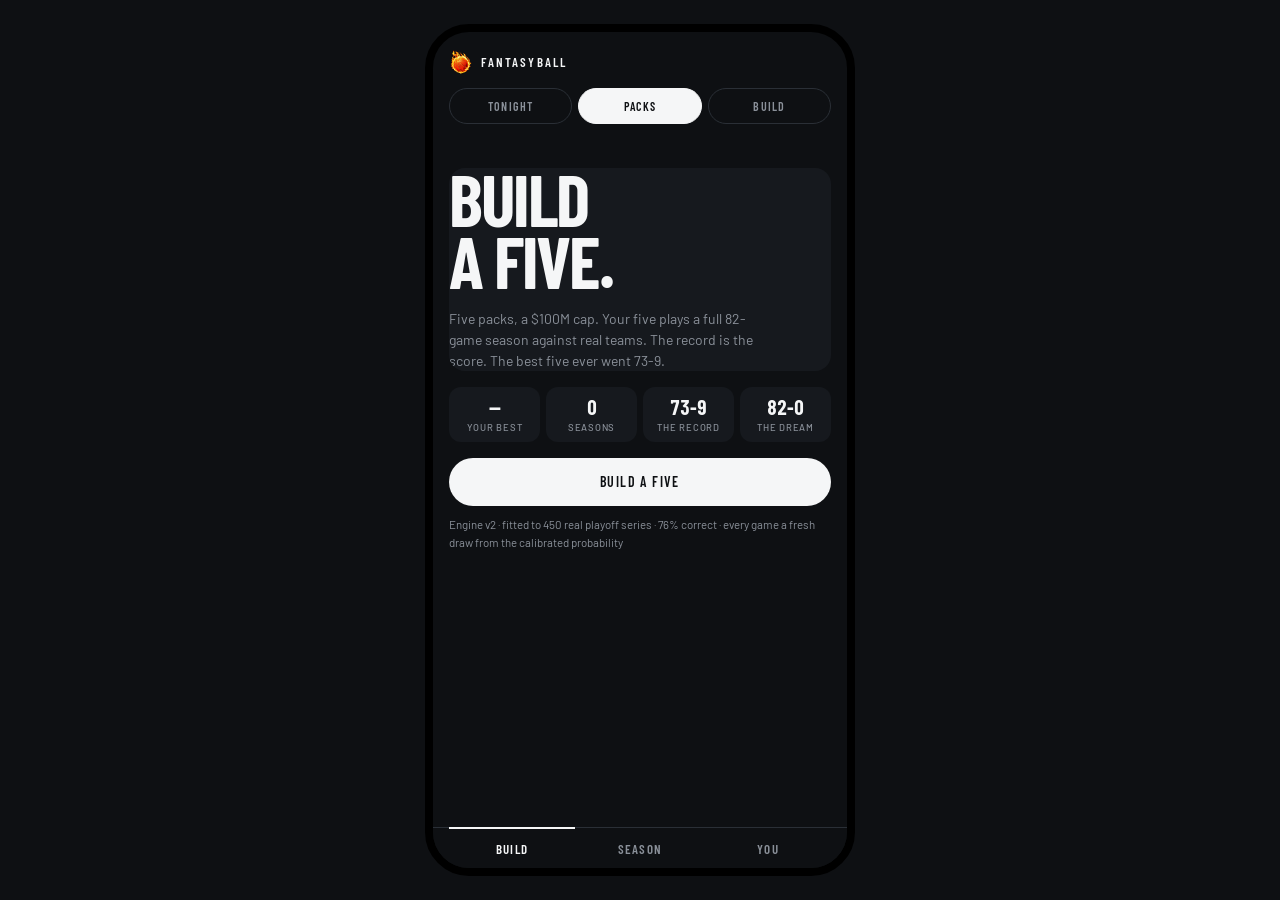
==== index.html @ e7811228 "Fantasyball: packs, build, history; salaries for 30 seasons; today pipeline draft Co-Authored-By: Cl" ====
<!doctype html><html lang="en"><head><meta charset="utf-8"><meta name="viewport" content="width=device-width,initial-scale=1,viewport-fit=cover"><title>Fantasyball</title><meta name="theme-color" content="#0E1013">
<meta name="apple-mobile-web-app-capable" content="yes"><meta name="apple-mobile-web-app-status-bar-style" content="black-translucent"><meta name="apple-mobile-web-app-title" content="Fantasyball"><meta name="mobile-web-app-capable" content="yes">
<link rel="apple-touch-icon" href="[data-uri]"><link rel="icon" href="[data-uri]">
<style>@font-face{font-family:"FBDisp";font-weight:500;font-display:swap;src:url([data-uri]) format("woff2")}
@font-face{font-family:"FBDisp";font-weight:600;font-display:swap;src:url([data-uri]) format("woff2")}
@font-face{font-family:"FBDisp";font-weight:700;font-display:swap;src:url([data-uri]) format("woff2")}
@font-face{font-family:"FBBody";font-weight:400;font-display:swap;src:url([data-uri]) format("woff2")}
@font-face{font-family:"FBBody";font-weight:500;font-display:swap;src:url([data-uri]) format("woff2")}
@font-face{font-family:"FBBody";font-weight:600;font-display:swap;src:url([data-uri]) format("woff2")}
@font-face{font-family:"FBBody";font-weight:700;font-display:swap;src:url([data-uri]) format("woff2")}
/* The approved mockups rendered with the Archivo fonts installed on Jay's machine; the app was
   loading Google's build of the same family, whose digits differ. Prefer the local fonts when
   present, fall through to Google's when not. */
/* ============================================================================
   FANTASYBALL — surface. Graphite and ink, Archivo Narrow numerals, flat panels
   with no borders, one white pill per screen. Hot orange appears only on a stat
   you lead and on the "now" tile. The flame ball is the only warm thing on the
   chrome. See DESIGN.md.
   ============================================================================ */
:root{--bg:#0E1013;--panel:#16191E;--panel2:#1D2127;--line:#2A2F36;--ink:#F5F6F7;--muted:#8A9099;--hot:#FF5A1F;
  --disp:"FBDisp","Barlow Condensed",sans-serif;--body:"FBBody","Barlow",sans-serif;
  /* the tier card keeps its own tokens */
  --gold:#FFD24A;--green:#3FE08A;--pop:#2C6FD1;--line2:#27395E;--mut:#8A9099;--red:#D8112B;--hype:"FBDisp","Barlow Condensed",sans-serif;--cyan:#F5F6F7;--ice:#8A9099;--coral:#FF5A1F;--orange:#FF5A1F;--blue:#2A2F36;--txt:#F5F6F7;--dim:#8A9099;--panel-c:#16191E}
*{box-sizing:border-box;margin:0;padding:0}
html,body{background:var(--bg);color:var(--ink);font-family:var(--body);font-size:16px;-webkit-font-smoothing:antialiased}
#app{min-height:100vh;display:flex;justify-content:center}
.phone{width:100%;max-width:430px;min-height:100vh;position:relative;background:var(--bg);display:flex;flex-direction:column;overflow:hidden}
@media(min-width:700px){#app{padding:24px 0}.phone{min-height:calc(100vh - 48px);border-radius:44px;border:8px solid #000}}
button,input{font:inherit;color:inherit}button{background:none;border:0;cursor:pointer;-webkit-tap-highlight-color:transparent;text-align:left}
.stage{position:relative;flex:1;padding:18px 16px 30px;display:flex;flex-direction:column}.stage>*:not(.court){position:relative}
.court{display:none}

/* chrome */
.top{display:flex;align-items:center;justify-content:space-between;padding:18px 16px 0}
.brand{display:flex;align-items:center;gap:8px;cursor:pointer}.brand .ball{font-size:0;width:24px;height:24px;background:url([data-uri]) center/contain no-repeat;display:block}
.brand b{font:600 13px/1 var(--disp);letter-spacing:.16em}
.streak{font:500 12px/1 var(--body);color:var(--muted)}
.tabs{position:sticky;bottom:0;margin-top:auto;display:flex;gap:2px;padding:0 16px calc(6px + env(safe-area-inset-bottom));background:var(--bg);border-top:1px solid var(--line);z-index:6}
.tabs span{flex:1;text-align:center;font:600 13px/1 var(--disp);letter-spacing:.08em;text-transform:uppercase;color:var(--muted);padding:14px 4px 12px;border-top:2px solid transparent;margin-top:-1px;cursor:pointer}
.tabs span i{display:none}.tabs span.on{color:var(--ink);border-top-color:var(--ink)}

/* type utilities */
.kick{font:600 12px/1 var(--disp);letter-spacing:.08em;text-transform:uppercase;color:var(--muted)}
.h{font:600 39px/.92 var(--disp);letter-spacing:-.01em;text-transform:uppercase}
.sub{font:400 13px/1.55 var(--body);color:var(--muted);margin:10px 0 0}.sub.dim{font-size:11.5px}
.big-cta{margin-top:18px;display:block;width:100%;text-align:center;padding:17px;border-radius:999px;background:var(--ink);color:var(--bg);font:600 14px/1 var(--disp);letter-spacing:.1em;text-transform:uppercase}
.big-cta em{display:block;font:400 11px/1 var(--body);letter-spacing:0;text-transform:none;color:#4a4f57;margin-top:6px;font-style:normal}
.g2{flex:1;padding:14px 10px;border-radius:999px;border:1px solid var(--line);background:transparent;text-align:center;font:600 12.5px/1 var(--disp);letter-spacing:.08em;text-transform:uppercase;color:var(--ink)}
.g2 em{display:block;font:400 10.5px/1.3 var(--body);letter-spacing:0;text-transform:none;color:var(--muted);margin-top:5px;font-style:normal}
.g2.wide{width:100%;margin-top:14px}.g2.hot{background:var(--ink);color:var(--bg);border-color:var(--ink)}.g2.hot em{color:#4a4f57}.g2[disabled]{opacity:.4}
.row2{display:flex;gap:8px;margin-top:10px}
.panel{background:var(--panel);border-radius:16px;padding:14px 16px}

/* record / hero */
.rec{margin-top:22px;display:flex;align-items:flex-end;justify-content:space-between;gap:12px}
.rec .rings{display:none}
.rec .big{font:600 22px/1 var(--disp);letter-spacing:.04em;text-transform:uppercase}
.rec .big small{display:block;font:400 12px/1.4 var(--body);color:var(--muted);letter-spacing:0;text-transform:none;margin-top:7px}
.rec .side{text-align:right;font:400 11px/1.3 var(--body);color:var(--muted);flex:none}.rec .side b{display:block;font:700 31px/1 var(--disp);letter-spacing:-.02em;color:var(--ink);font-variant-numeric:tabular-nums;margin-top:5px}
.tname{display:flex;align-items:baseline;justify-content:space-between;margin-top:22px;gap:8px}.tname b{font:600 20px/1 var(--disp);letter-spacing:.04em;text-transform:uppercase}.tname span{font:400 11px/1 var(--body);color:var(--muted)}
.capline{margin-top:10px;font:400 11px/1 var(--body);color:var(--muted);text-align:right}

/* rows */
.ppl{margin-top:12px;background:var(--panel);border-radius:16px;overflow:hidden}
.pr{display:grid;grid-template-columns:30px 1fr auto;gap:10px;align-items:center;padding:11px 14px;border-top:1px solid var(--line);cursor:pointer;border-left:0}
.pr:first-child{border-top:0}.pr.off{opacity:.4;cursor:default}
.pr .pos{font:600 11px/1 var(--disp);letter-spacing:.06em;color:var(--muted)}
.pr .nm{font:600 15px/1 var(--disp);letter-spacing:.02em;min-width:0}
.pr .nm em{display:block;font:400 11px/1.3 var(--body);color:var(--muted);margin-top:4px;white-space:nowrap;overflow:hidden;text-overflow:ellipsis}
.pr .st{display:flex;flex-direction:column;align-items:flex-end;gap:3px;font-variant-numeric:tabular-nums}
.pr .st i{font:400 10px/1 var(--body);color:var(--muted);font-style:normal;white-space:nowrap}.pr .st i b{font:600 13px/1 var(--disp);color:var(--ink);margin-left:4px}
.pr .st i b.g{color:var(--hot)}.pr .st i b.r{color:var(--muted)}
.pr .pr\${font:700 15px/1 var(--disp);color:var(--ink);font-variant-numeric:tabular-nums}
.ptag{display:inline-block;font:600 9.5px/1 var(--disp);letter-spacing:.08em;text-transform:uppercase;color:var(--muted);margin-right:7px}
.pr.t-holo .pos,.pr.t-gold .pos{color:var(--ink)}

/* team stat cells */
.adv{margin-top:12px;display:grid;grid-template-columns:repeat(4,1fr);background:var(--panel);border-radius:16px;padding:16px 6px;gap:14px 0}
.adv div{text-align:center;cursor:pointer}.adv b{display:block;font:600 22px/1 var(--disp);font-variant-numeric:tabular-nums}.adv b.g{color:var(--hot)}.adv b.r{color:var(--muted)}
.adv i{display:block;font:500 10.5px/1 var(--body);color:var(--muted);margin-top:7px;font-style:normal;letter-spacing:.04em}.adv u{display:none}

/* wheel */
.wheel{margin-top:18px;background:var(--panel);border-radius:16px;height:340px;overflow:hidden;position:relative}
.wheel:before,.wheel:after{content:"";position:absolute;left:0;right:0;height:100px;z-index:2;pointer-events:none}
.wheel:before{top:0;background:linear-gradient(180deg,var(--panel),transparent)}.wheel:after{bottom:0;background:linear-gradient(0deg,var(--panel),transparent)}
.wrow{height:54px;display:flex;align-items:center;gap:12px;padding:0 16px;color:var(--muted);border-bottom:1px solid var(--line);position:relative;border-left:4px solid transparent}
.wrow .dot{width:10px;height:10px;border-radius:50%;flex:none;background:var(--tc1);box-shadow:0 0 0 2px var(--tc2) inset}
.wrow .wyr{font:600 19px/1 var(--disp);width:78px;flex:none;font-variant-numeric:tabular-nums}
.wrow b{flex:1;font:600 19px/1 var(--disp);letter-spacing:.03em;text-transform:uppercase;min-width:0;overflow:hidden;text-overflow:ellipsis;white-space:nowrap}
.wrow em{font:400 12px/1 var(--body);font-style:normal;flex:none}
.wrow.hit{color:var(--ink);background:var(--panel2);border-left-color:var(--tc1);height:60px}.wrow.hit .wyr{color:var(--tc2)}
.wmark{position:absolute;right:10px;top:50%;transform:translateY(-50%);z-index:3;color:var(--hot);font-size:14px}
.lockbtn{margin-top:16px;display:block;width:100%;text-align:center;padding:17px;border-radius:999px;background:var(--ink);color:var(--bg);font:600 14px/1 var(--disp);letter-spacing:.1em;text-transform:uppercase}
.lockbtn:disabled{opacity:.4}.lockbtn em{display:block;font:400 11px/1 var(--body);letter-spacing:0;text-transform:none;color:#4a4f57;margin-top:6px;font-style:normal}
.picked{display:flex;gap:6px;margin-top:14px;flex-wrap:wrap}
.picked span{font:600 12px/1 var(--disp);letter-spacing:.06em;text-transform:uppercase;padding:8px 11px;border-radius:999px;background:var(--panel);color:var(--ink);font-variant-numeric:tabular-nums}

/* pack */
.packwrap{margin-top:20px}
.packtop{padding:16px 16px 0}
.pkseason{font:700 13px/1 var(--disp);letter-spacing:.08em;color:var(--muted);font-variant-numeric:tabular-nums}
.pkteam{font:700 24px/1.05 var(--disp);letter-spacing:.02em;text-transform:uppercase;margin-top:4px}
.pkmeta{display:flex;justify-content:space-between;align-items:baseline;gap:12px;margin-top:9px;font:400 11.5px/1.3 var(--body);color:var(--muted)}
.pkmeta .kboard{display:flex;gap:10px;overflow-x:auto;padding:16px 0 6px;scroll-snap-type:x proximity;scrollbar-width:none}.kboard::-webkit-scrollbar{display:none}
.kcol{flex:none;width:158px;scroll-snap-align:start}.kcol .kc{margin-bottom:10px;min-height:206px}
.kchead{display:flex;align-items:baseline;justify-content:space-between;padding:0 2px 7px;border-bottom:1px solid var(--line);margin-bottom:9px}
.kchead b{font:600 13px/1 var(--disp);letter-spacing:.08em}.kchead i{font:400 11px/1 var(--body);color:var(--muted);font-style:normal}
.kchead.filled b,.kchead.filled i{color:var(--hot)}

/* the v2 tier card, in Archivo Narrow */
  /* ===== card board ===== */
  .kboard{display:flex;gap:10px;overflow-x:auto;padding:2px 12px 12px;scroll-snap-type:x proximity;
    -webkit-overflow-scrolling:touch;scrollbar-width:none;}
  .kboard::-webkit-scrollbar{display:none;}
  .kcol{flex:none;width:152px;scroll-snap-align:start;}
  .kchead{display:flex;align-items:baseline;justify-content:space-between;padding:0 2px 6px;
    border-bottom:1px solid var(--line2);margin-bottom:8px;}
  .kchead b{font-family:var(--hype);font-weight:800;font-size:13px;letter-spacing:.02em;}
  .kchead i{font-style:normal;font:600 9.5px var(--body);color:var(--mut);}
  .kchead.filled b{color:var(--green);}
  .kc{position:relative;border-radius:14px;overflow:hidden;margin-bottom:9px;cursor:pointer;isolation:isolate;
    border:1.5px solid var(--tier);box-shadow:0 5px 18px rgba(0,0,0,.45);transition:transform .1s,opacity .18s;}
  .kc:active{transform:scale(.975);}
  .kc.no{opacity:.34;cursor:not-allowed;} .kc.gone{opacity:.2;cursor:not-allowed;}
  .kbg{position:absolute;inset:0;z-index:-2;background:var(--bgc);}
  .kc:before{content:"";position:absolute;inset:0;z-index:-1;opacity:.45;
    background:linear-gradient(118deg,transparent 12%,rgba(255,255,255,.2) 34%,transparent 52%);}
  .kc.holo:before{opacity:.85;background:linear-gradient(118deg,rgba(44,111,209,.32),rgba(77,168,255,.24) 34%,
    rgba(255,210,74,.26) 62%,rgba(255,106,26,.28));}
  .khead{position:relative;z-index:2;display:flex;align-items:center;justify-content:space-between;padding:8px 9px 2px;}
  .kovr{display:flex;align-items:baseline;gap:3px;}
  .kovr b{font-family:var(--hype);font-weight:800;font-size:16px;letter-spacing:-.02em;line-height:1;}
  .kovr span{font:700 6.5px var(--body);letter-spacing:.1em;color:rgba(255,255,255,.55);}
  .kovr b.kdef{margin-left:5px;color:#8FC4FF;}
  .rovr.def{color:#8FC4FF;} .dovr small,.pkovr small{font-size:.7em;color:#8FC4FF;font-weight:700;} .pheadovr b small{font-size:14px;color:var(--mut);margin:0 1px;}
  .kprice{font-family:var(--hype);font-weight:800;font-size:16px;letter-spacing:-.03em;color:var(--gold);line-height:1;}
  .kprice small{font-size:8px;} .kprice.over{color:var(--red);}
  .kval{position:absolute;left:0;top:0;bottom:0;width:3px;background:var(--gold);z-index:3;}
  .kbody{position:relative;z-index:2;padding:2px 9px 9px;}
  .kname{font-family:var(--hype);font-weight:800;font-size:17px;line-height:1;letter-spacing:-.03em;text-transform:uppercase;}
  .kmeta{display:flex;align-items:center;gap:5px;margin-top:4px;flex-wrap:wrap;}
  .kfirst{font:600 9.5px var(--body);color:rgba(255,255,255,.62);}
  .kjer{font:700 9px var(--disp);color:rgba(255,255,255,.4);}
  .kpos{font:700 7px var(--body);letter-spacing:.08em;padding:2px 5px;border-radius:4px;
    background:rgba(255,255,255,.14);color:rgba(255,255,255,.85);}
  .kacc{display:flex;gap:3px;margin-top:6px;height:15px;overflow:hidden;white-space:nowrap;}
  .koff{margin-top:6px;font:700 8.5px var(--body);letter-spacing:.05em;color:var(--gold);
    background:rgba(255,210,74,.12);border:1px solid rgba(255,210,74,.3);border-radius:5px;padding:3px 5px;}
  .koff b{color:#fff;}
  .acc{font:700 6.5px var(--body);letter-spacing:.09em;padding:2px 5px;border-radius:4px;
    border:1px solid rgba(255,255,255,.24);color:rgba(255,255,255,.8);white-space:nowrap;}
  .acc.mvp{background:var(--gold);border-color:var(--gold);color:#191203;font-weight:800;}
  .kbig{display:flex;margin-top:9px;border-top:1px solid rgba(255,255,255,.13);padding-top:8px;}
  .kbig div{flex:1;text-align:center;}
  .kbig b{display:block;font-family:var(--hype);font-weight:800;font-size:18px;letter-spacing:-.03em;line-height:1;}
  .kbig span{display:block;font:700 6.5px var(--body);letter-spacing:.11em;color:rgba(255,255,255,.5);margin-top:2px;}
  .ksml{display:flex;margin-top:7px;padding-top:6px;border-top:1px solid rgba(255,255,255,.09);}
  .ksml div{flex:1;text-align:center;}
  .ksml b{display:block;font:700 11.5px var(--body);line-height:1;color:#ded8ff;}
  .ksml span{display:block;font:700 6px var(--body);letter-spacing:.1em;color:rgba(255,255,255,.4);margin-top:2px;}
  .ksigned{position:absolute;inset:0;z-index:4;display:grid;place-items:center;background:rgba(8,6,24,.55);
    font-family:var(--hype);font-weight:800;font-size:12px;letter-spacing:.14em;color:var(--pop);transform:rotate(-9deg);}
    .krole{font:800 8px var(--body);letter-spacing:.1em;color:var(--gold);
    background:rgba(255,210,74,.13);border:1px solid rgba(255,210,74,.3);
    border-radius:5px;padding:3px 7px;white-space:nowrap;max-width:66%;overflow:hidden;text-overflow:ellipsis;}
  .kcovtag{font:800 6.5px var(--body);letter-spacing:.1em;color:#FFB27A;
    background:rgba(255,154,77,.16);border:1px solid rgba(255,154,77,.34);
    border-radius:4px;padding:2px 5px;margin-left:4px;}

/* ===== card, v1 proportions: role + price, first over LAST, meta, three big, four small ===== */
.kc{color:var(--ink);display:flex;flex-direction:column;border-radius:14px}
.kc.t-holo{border-color:#F5C518;box-shadow:0 0 0 1px rgba(245,197,24,.3),0 6px 20px rgba(0,0,0,.5)}
.kc.t-gold{border-color:#C9A227;border-width:2px}.kc.t-silver{border-color:#9AA5B1;border-width:1.5px}.kc.t-bronze{border-color:#A9713B;border-width:1.5px}
.kc .khead{padding:9px 10px 0}
.kc .krole{font:800 8px var(--body);letter-spacing:.11em;color:var(--tier);background:color-mix(in srgb,var(--tier) 13%,transparent);border:1px solid color-mix(in srgb,var(--tier) 42%,transparent);border-radius:5px;padding:3px 7px}
.kc .kprice{font-family:var(--hype);font-weight:800;font-size:17px;letter-spacing:-.03em;color:var(--gold)}.kc .kprice small{font-size:8px}
.kc .kbody{padding:7px 10px 10px;display:flex;flex-direction:column;flex:1}
.kc .kfirst{font:500 11px/1 var(--body);color:rgba(255,255,255,.55)}
.kc .kname{font-family:var(--hype);font-weight:800;font-size:21px;line-height:1;letter-spacing:-.035em;text-transform:uppercase;margin-top:3px;display:block;height:auto}
.kc .kname.n14{font-size:19px}.kc .kname.n17{font-size:16px;letter-spacing:-.045em}.kc .kname.n21{font-size:14px;letter-spacing:-.05em}
.kc .kmeta{display:flex;align-items:center;gap:6px;margin-top:6px;height:16px}
.kc .kjer{font:700 10px var(--body);color:rgba(255,255,255,.38)}
.kc .kpos{font:700 7.5px var(--body);letter-spacing:.09em;padding:3px 6px;border-radius:4px;background:rgba(255,255,255,.13);color:rgba(255,255,255,.8)}
.kc .kacc{display:none}
.kc .koff{margin-top:6px;height:20px;display:flex;align-items:center;font:700 8.5px var(--body);letter-spacing:.05em;color:var(--gold);background:rgba(255,210,74,.1);border:1px solid rgba(255,210,74,.28);border-radius:5px;padding:0 6px}
.kc .koff.empty{display:none}
.kc .kbig{margin-top:auto;padding-top:12px;border-top:1px solid rgba(255,255,255,.13)}
.kc .kbig b{font-family:var(--hype);font-weight:800;font-size:24px;letter-spacing:-.04em}
.kc .kbig span{font:700 6.5px var(--body);letter-spacing:.13em;color:rgba(255,255,255,.45);margin-top:4px}
.kc .ksml{margin-top:10px;padding-top:9px;border-top:1px solid rgba(255,255,255,.1)}
.kc .ksml b{font:700 13px var(--body);color:rgba(255,255,255,.92)}
.kc .ksml span{font:700 6px var(--body);letter-spacing:.11em;color:rgba(255,255,255,.38);margin-top:3px}
.kc.gone{opacity:.24}.kc.no{opacity:.34}

.kc.gone{opacity:.3}.kc.no{opacity:.34;cursor:default}

/* bracket / run */
.brk{margin-top:14px;display:flex;flex-direction:column;gap:8px}
.rnd{display:grid;grid-template-columns:56px 1fr;gap:10px;align-items:stretch}
.rnd .rl{font:600 11px/1 var(--disp);letter-spacing:.08em;text-transform:uppercase;color:var(--muted);writing-mode:vertical-rl;transform:rotate(180deg);text-align:center}
.rnd.won .rl{color:var(--ink)}.rnd.lost .rl,.rnd.now .rl{color:var(--hot)}
.ser{background:var(--panel);border-radius:16px;padding:13px 14px;display:grid;grid-template-columns:1fr auto;gap:8px;align-items:center}
.ser b{font:600 15px/1 var(--disp);letter-spacing:.04em;text-transform:uppercase}.ser b em{font:400 11px/1 var(--body);color:var(--muted);font-style:normal;margin-left:7px;text-transform:none;letter-spacing:0}
.ser .g{display:flex;gap:4px;margin-top:8px}.ser .g i{width:16px;height:6px;border-radius:3px;background:var(--panel2)}.ser .g i.w{background:var(--ink)}.ser .g i.l{background:var(--line)}
.ser .sc{font:700 22px/1 var(--disp);font-variant-numeric:tabular-nums;text-align:right}.ser .sc.l{color:var(--muted)}.ser .sc small{display:block;font:400 10px/1 var(--body);color:var(--muted);margin-top:5px}
.rnd.sealed .ser{opacity:.45}.rnd.sealed .ser b{color:var(--muted)}
.hero{background:var(--panel);border-radius:16px;overflow:hidden}
.hh{padding:16px 16px 10px}.hteam{font:600 28px/.95 var(--disp);letter-spacing:.02em;text-transform:uppercase;margin-top:8px;cursor:pointer}
.hyr{margin-top:8px;font:400 11.5px/1.4 var(--body);color:var(--muted);font-variant-numeric:tabular-nums}.hyr b{color:var(--ink);font-weight:600}
.hstats{display:grid;grid-template-columns:repeat(4,1fr);padding:6px 10px 2px}.hstats div{text-align:center;padding:8px 2px}
.hstats b{display:block;font:700 22px/1 var(--disp);font-variant-numeric:tabular-nums}.hstats b.g{color:var(--hot)}.hstats b.r{color:var(--muted)}
.hstats i{display:block;font:500 10px/1 var(--body);color:var(--muted);margin-top:6px;font-style:normal;letter-spacing:.04em}
.hread{margin:8px 16px 0;font:400 12px/1.55 var(--body);color:var(--muted)}.hread b{color:var(--ink);font-weight:600}
.hcta{margin:14px 16px 16px;display:flex;gap:8px}.hcta span{flex:1;text-align:center;padding:15px 8px;border-radius:999px;font:600 12.5px/1 var(--disp);letter-spacing:.08em;text-transform:uppercase;cursor:pointer}
.hcta .p{background:var(--ink);color:var(--bg)}.hcta .s{border:1px solid var(--line);color:var(--ink)}
.muwrap{margin:12px 12px 0;background:var(--panel2);border-radius:16px;overflow:hidden}
.muhead{display:flex;justify-content:space-between;padding:10px 14px 6px;font:600 10.5px/1 var(--disp);letter-spacing:.08em;text-transform:uppercase;color:var(--muted)}
.murow{display:grid;grid-template-columns:1fr 34px 1fr;align-items:center;border-top:1px solid var(--line)}.murow>i{text-align:center;font:600 10.5px/1 var(--disp);color:var(--muted);font-style:normal}
.mu{padding:10px 14px;cursor:pointer;min-width:0}.mu.b{text-align:right}
.mu b{display:block;font:600 14px/1 var(--disp);letter-spacing:.03em;text-transform:uppercase;white-space:nowrap;overflow:hidden;text-overflow:ellipsis}
.mu em{display:block;font:400 11px/1.3 var(--body);color:var(--muted);font-style:normal;margin-top:4px;white-space:nowrap;overflow:hidden;text-overflow:ellipsis}
.mu .ptag{margin:0 6px 0 0}.mu.b .ptag{margin:0 0 0 6px}
.proj{grid-column:1/-1;display:flex;margin-top:10px}.proj div{flex:1;text-align:center;font:500 10px/1 var(--body);color:var(--muted);letter-spacing:.04em}
.proj div b{display:block;font:700 20px/1 var(--disp);color:var(--ink);margin-bottom:6px;font-variant-numeric:tabular-nums}.proj div b.g{color:var(--hot)}.proj div b.r{color:var(--muted)}
.cta2{grid-column:1/-1;display:flex;gap:8px;margin-top:12px}.cta2 span{flex:1;text-align:center;padding:14px 8px;border-radius:999px;font:600 12.5px/1 var(--disp);letter-spacing:.08em;text-transform:uppercase;cursor:pointer}
.cta2 .p{background:var(--ink);color:var(--bg)}.cta2 .s{border:1px solid var(--line);color:var(--ink)}
.sc3{grid-column:1/-1;font:400 11.5px/1.5 var(--body);color:var(--muted);margin-top:8px}.sc3 b{color:var(--ink);font-weight:600}

/* result */
.lost{margin-top:14px;background:var(--panel);border-radius:16px;overflow:hidden}
.lost .lh{padding:16px}.lost .lk{font:600 11.5px/1 var(--disp);letter-spacing:.08em;text-transform:uppercase;color:var(--muted)}
.lost .lt{font:700 39px/1 var(--disp);letter-spacing:-.02em;margin-top:8px;font-variant-numeric:tabular-nums}
.lost .lt small{display:block;font:400 12px/1.4 var(--body);color:var(--muted);letter-spacing:0;margin-top:8px}
.lost.win .lt{color:var(--hot)}
.les{border-top:1px solid var(--line)}.lesh{padding:12px 16px 2px;font:600 11.5px/1 var(--disp);letter-spacing:.08em;text-transform:uppercase;color:var(--muted)}
.lr{display:grid;grid-template-columns:50px 1fr;gap:12px;padding:11px 16px;border-top:1px solid var(--line);align-items:start}
.lr b{font:700 18px/1 var(--disp);font-variant-numeric:tabular-nums;color:var(--muted)}.lr b.g{color:var(--hot)}.lr b.r{color:var(--ink)}
.lr .k{font:600 12px/1 var(--disp);letter-spacing:.06em;text-transform:uppercase}.lr .k u{text-decoration:none;border-bottom:1px solid var(--line);cursor:pointer}
.lr .t{font:400 11.5px/1.5 var(--body);color:var(--muted);margin-top:5px}
.swap{margin:12px 16px 0;background:var(--panel2);border-radius:16px;overflow:hidden}
.swap .sh{padding:11px 14px 4px;font:600 11px/1 var(--disp);letter-spacing:.08em;text-transform:uppercase;color:var(--hot)}
.swap .pair{display:grid;grid-template-columns:1fr 26px 1fr;align-items:center;padding:6px 14px 10px;gap:6px}
.swap .pc b{display:block;font:600 14px/1 var(--disp);letter-spacing:.03em;text-transform:uppercase}.swap .pc em{display:block;font:400 10.5px/1.4 var(--body);color:var(--muted);font-style:normal;margin-top:5px}
.swap .pc.in b{color:var(--hot)}.swap .arr{text-align:center;color:var(--muted)}
.swap .why{padding:0 14px 12px;font:400 11.5px/1.5 var(--body);color:var(--muted)}.swap .why b{color:var(--ink);font-weight:600}.swap .why .m{color:var(--hot);font-weight:700;font-family:var(--disp)}

/* record card */
.tierlab{display:flex;justify-content:space-between;margin:18px 0 0;font:600 11px/1 var(--disp);letter-spacing:.08em;text-transform:uppercase;color:var(--muted)}.tierlab b{color:var(--ink);font-variant-numeric:tabular-nums}
.heat{margin-top:10px;display:grid;grid-template-columns:repeat(6,1fr);gap:6px}
.heat div{aspect-ratio:1;border-radius:8px;display:flex;flex-direction:column;align-items:center;justify-content:center;font:600 11px/1 var(--disp);background:var(--panel);color:var(--muted);position:relative;cursor:pointer}
.heat div i{font:400 9px/1 var(--body);font-style:normal;margin-top:4px;opacity:.8}
.heat div.p:after{content:"";position:absolute;right:5px;top:5px;width:5px;height:5px;border-radius:50%;background:currentColor}
.heat .w1{background:var(--panel2);color:var(--ink)}.heat .w2{background:#3b3f46;color:var(--ink)}.heat .w3{background:var(--ink);color:var(--bg)}
.heat .l1,.heat .l2,.heat .l3{background:var(--panel);color:var(--muted)}.heat .l3{opacity:.55}
.heat .cf{background:var(--panel);color:var(--hot);outline:1px solid var(--hot);outline-offset:-1px}
.legend2{display:flex;gap:14px;margin-top:12px;font:400 10.5px/1 var(--body);color:var(--muted);flex-wrap:wrap}.legend2 i{display:inline-block;width:9px;height:9px;border-radius:2px;margin-right:5px;vertical-align:-1px}

/* search */
.search{margin-top:14px;width:100%;padding:14px 16px;border-radius:16px;border:0;background:var(--panel);color:var(--ink);font:400 14px var(--body)}.search::placeholder{color:var(--muted)}

/* sheets */
.scrim{position:fixed;inset:0;background:rgba(14,16,19,.72);z-index:8}
.sheet{position:fixed;left:50%;transform:translateX(-50%);width:100%;max-width:430px;bottom:0;z-index:9;border-radius:16px 16px 0 0;background:var(--panel);padding:14px 16px calc(16px + env(safe-area-inset-bottom));max-height:92vh;overflow:auto}
.sheet .grab{width:36px;height:4px;border-radius:2px;background:var(--line);margin:0 auto 14px}
.sheet .sk{font:500 12px/1 var(--body);color:var(--muted)}
.sheet .sn{font:600 31px/.95 var(--disp);letter-spacing:-.01em;text-transform:uppercase;margin-top:8px}.sheet .sn small{font:400 13px/1 var(--body);color:var(--muted);text-transform:none;letter-spacing:0;margin-left:8px}
.sheet .sd{font:400 12.5px/1.55 var(--body);color:var(--muted);margin-top:10px}.sheet .sd b{color:var(--ink);font-weight:600}
.sheet .form{margin-top:10px;padding:10px 12px;border-radius:8px;background:var(--panel2);font:500 12px/1 var(--body);color:var(--muted);font-variant-numeric:tabular-nums}
.dist{margin-top:16px;position:relative;height:64px;display:flex;align-items:flex-end;gap:3px}.dist i{flex:1;background:var(--panel2);border-radius:2px 2px 0 0;display:block;min-height:1px}
.dist .mk{position:absolute;top:0;bottom:0;width:2px;background:var(--hot)}.dist .mk b{position:absolute;top:-16px;left:6px;font:600 10px/1 var(--disp);color:var(--hot);white-space:nowrap}
.dist .mk.y{background:var(--ink)}.dist .mk.y b{color:var(--ink)}
.dl{display:flex;justify-content:space-between;font:400 10.5px/1 var(--body);color:var(--muted);margin-top:8px}

/* player sheet */
.sheet.ps{padding:0;display:flex;flex-direction:column;max-height:92vh;overflow:hidden}
.psbody{padding:0 0 10px;overflow:auto;flex:1}
.psfoot{padding:12px 16px calc(14px + env(safe-area-inset-bottom));background:var(--panel);border-top:1px solid var(--line);display:flex;gap:8px}.psfoot .g2{margin:0}.psfoot .row2{margin:0;flex:1}
.band{padding:16px 16px 15px;background:var(--club);position:relative;overflow:hidden}
.band .grab{background:rgba(255,255,255,.45)}
.band .jer{position:absolute;right:14px;top:8px;font:700 72px/1 var(--disp);color:rgba(255,255,255,.16);letter-spacing:-.03em}
.ph2{display:flex;justify-content:space-between;align-items:flex-start;gap:10px;position:relative}
.ph2 .kick{color:rgba(255,255,255,.78)}
.pn2{font:600 34px/.9 var(--disp);letter-spacing:-.005em;text-transform:uppercase;margin-top:6px;color:#fff}
.pn2 span{display:block;font:400 13px/1 var(--body);color:rgba(255,255,255,.78);text-transform:none;letter-spacing:0;margin-bottom:5px}
.price2{text-align:right;flex:none}.price2 b{display:block;font:700 25px/1 var(--disp);color:#fff;font-variant-numeric:tabular-nums}.price2 b.dim{opacity:.5}.price2 i{display:block;font:400 10.5px/1 var(--body);color:rgba(255,255,255,.7);margin-top:5px;font-style:normal}
.badges{display:flex;gap:6px;align-items:center;margin-top:12px;flex-wrap:wrap;position:relative}
.role{font:600 11px/1 var(--disp);letter-spacing:.08em;text-transform:uppercase;padding:7px 11px;border-radius:999px;border:1px solid rgba(255,255,255,.55);color:#fff;background:none}
.acc2{font:700 11px/1 var(--disp);letter-spacing:.06em;text-transform:uppercase;padding:7px 11px;border-radius:999px;background:#fff;color:#111}
.tierchip{margin-left:auto;font:500 11px/1 var(--body);color:rgba(255,255,255,.78)}
.avg{margin:14px 16px 0;display:grid;grid-template-columns:repeat(6,1fr);background:var(--panel2);border-radius:16px;padding:15px 4px}
.avg div{text-align:center}.avg b{display:block;font:600 25px/1 var(--disp);font-variant-numeric:tabular-nums}.avg i{display:block;font:500 10px/1 var(--body);color:var(--muted);margin-top:7px;font-style:normal;letter-spacing:.05em}
.avgcap{margin:9px 16px 0;display:flex;justify-content:space-between;font:400 10.5px/1.4 var(--body);color:var(--muted);gap:8px;flex-wrap:wrap;font-variant-numeric:tabular-nums}
.grp2{margin:18px 16px 0;padding-left:0;border:0}
.gh2{display:flex;justify-content:space-between;align-items:baseline;font:600 11.5px/1 var(--disp);letter-spacing:.08em;text-transform:uppercase}.gh2 b{color:var(--muted)}.gh2 span{font:400 11px/1 var(--body);color:var(--muted);letter-spacing:0;text-transform:none}
.bar2{display:grid;grid-template-columns:58px 1fr 46px;align-items:center;gap:10px;margin-top:10px;cursor:pointer}
.bar2 .bl{font:400 12px/1 var(--body);color:var(--muted)}
.trk2{height:5px;border-radius:3px;background:var(--panel2);position:relative}.trk2 i{position:absolute;left:0;top:0;bottom:0;border-radius:3px;background:var(--ink)}
.trk2 u{position:absolute;top:-3px;bottom:-3px;width:2px;background:var(--muted)}
.trk2 b{position:absolute;right:-46px;top:-5px;width:44px;text-align:right;font:600 14px/1 var(--disp);color:var(--ink);font-variant-numeric:tabular-nums}
.bar2.lead .trk2 i{background:var(--hot)}.bar2.lead .trk2 b{color:var(--hot)}
.legend3{margin:14px 16px 0;font:400 10.5px/1.4 var(--body);color:var(--muted)}.legend3 i{display:inline-block;width:10px;height:2px;background:var(--muted);vertical-align:3px;margin-right:5px}.legend3 span+span{margin-left:12px}
.sw{margin:18px 16px 0;display:grid;grid-template-columns:1fr 1fr;gap:12px}
.swc{border-left:3px solid var(--hot);padding-left:11px}.swc b{display:block;font:600 11.5px/1 var(--disp);letter-spacing:.08em;text-transform:uppercase;color:var(--hot);margin-bottom:8px}
.swc span{display:block;font:500 12px/1.5 var(--body);color:var(--ink);margin-top:5px}.swc span:before{content:"+ ";color:var(--hot);font-weight:700}
.swc.w{border-left-color:var(--line)}.swc.w b{color:var(--muted)}.swc.w span{color:var(--muted);font-weight:400}.swc.w span:before{content:"– ";color:var(--muted)}
.grid{margin:14px 16px 0;display:grid;grid-template-columns:repeat(4,1fr);gap:12px 8px}
.grid div{text-align:center;cursor:pointer}.grid b{display:block;font:600 16px/1 var(--disp);font-variant-numeric:tabular-nums}.grid b.g{color:var(--hot)}.grid b.r{color:var(--muted)}
.grid i{display:block;font:500 10px/1 var(--body);color:var(--muted);margin-top:6px;font-style:normal}.grid em{display:block;font:400 9.5px/1 var(--body);color:var(--muted);opacity:.7;margin-top:4px;font-style:normal}
.cardwrap{margin:0 0 4px;display:none}
.serbox,.hist,.hbar,.sernote{display:none}
/* score bug */
.bug{background:var(--panel2);border-radius:16px;padding:16px 14px;display:grid;grid-template-columns:1fr auto 1fr;align-items:start;gap:8px}
.bug .side{min-width:0}.bug .side.r{text-align:right}
.bug .nm{font:600 14px/1 var(--disp);letter-spacing:.06em;text-transform:uppercase;white-space:nowrap;overflow:hidden;text-overflow:ellipsis}
.bug .nm i{display:inline-block;width:10px;height:10px;border-radius:50%;margin-right:7px;font-style:normal;vertical-align:-1px}
.bug .sub{height:16px;overflow:hidden;white-space:nowrap;font:400 11px/16px var(--body);color:var(--muted);margin-top:5px}
.bug .sc{font:700 44px/1 var(--disp);font-variant-numeric:tabular-nums;margin-top:10px;letter-spacing:-.02em}
.bug .mid{text-align:center;font:400 11px/1.45 var(--body);color:var(--muted);padding:2px 6px 0;flex:none}
.bugcap{display:flex;justify-content:space-between;gap:10px;margin:10px 2px 0;font:400 11px/1.3 var(--body);color:var(--muted)}
.hero .hcta{margin-top:14px}.hero .hcta .g2.wide{margin-top:8px}
/* ===== card: v1 look — tier body, card ratio, stats pinned low, ⓘ overlay ===== */
.kc{aspect-ratio:auto;color:#fff}
.kc .kacc{display:flex;gap:3px;margin-top:6px;height:15px;overflow:hidden;white-space:nowrap}.kc .kacc:empty{display:none}.kc.noacc .kacc{display:none}
.kc .kstats{margin-top:auto}.kc .kbig{margin-top:0}
.kc .kinfo{position:absolute;right:8px;bottom:8px;z-index:5;width:22px;height:22px;border-radius:50%;border:1px solid rgba(255,255,255,.35);background:rgba(0,0,0,.45);color:#fff;font:700 11px/1 var(--body);display:grid;place-items:center;cursor:pointer;padding:0}
.kc .kinfo:active{background:rgba(255,255,255,.2)}
.five5{margin-top:18px;display:grid;grid-template-columns:repeat(5,1fr);gap:6px}
.f5{background:var(--panel);border-radius:12px;padding:9px 6px;text-align:center;min-height:56px}.f5.on{background:var(--panel2);cursor:pointer}
.f5 i{display:block;font:600 10px/1 var(--disp);letter-spacing:.08em;color:var(--muted);font-style:normal}.f5 b{display:block;font:600 12px/1.1 var(--disp);margin-top:6px;white-space:nowrap;overflow:hidden;text-overflow:ellipsis}.f5 b.open{color:var(--muted);font-weight:400}.f5 em{display:block;font:400 10px/1 var(--body);color:var(--muted);margin-top:3px;font-style:normal;font-variant-numeric:tabular-nums}
.f5.on i{color:var(--hot)}
/* ===== pick screen v5 — wash, two-line header, dock ===== */
.stage.draft{padding:8px 16px 150px}
.phone.drafting{background:linear-gradient(180deg,color-mix(in srgb,var(--c1) 34%,var(--bg)) 0%,color-mix(in srgb,var(--c1) 10%,var(--bg)) 260px,var(--bg) 520px)}
.phone.drafting .top{background:transparent}
.hdY{margin-top:6px;display:flex;justify-content:space-between;align-items:flex-end}
.hdY .n{font:600 13px/1 var(--disp);letter-spacing:.14em;text-transform:uppercase;color:var(--muted)}.hdY .n i{display:inline-block;width:10px;height:10px;border-radius:50%;background:var(--c1);margin-right:8px;vertical-align:1px}
.hdY .nn,.hdY .yr{font:700 39px/.9 var(--disp);letter-spacing:-.01em;text-transform:uppercase;margin-top:4px;font-variant-numeric:tabular-nums}.hdY .yr{color:var(--muted)}
.dock{position:fixed;left:50%;transform:translateX(-50%);width:100%;max-width:430px;bottom:0;z-index:7;background:var(--panel);border-radius:22px 22px 0 0;padding:12px 12px calc(14px + env(safe-area-inset-bottom))}
.dock .cap{display:flex;justify-content:space-between;align-items:baseline;margin-bottom:10px;padding:0 4px;font:400 11px/1 var(--body);color:var(--muted)}.dock .cap b{font:700 22px/1 var(--disp);color:var(--ink);font-variant-numeric:tabular-nums}
.dock .five5{margin-top:0}.dock .f5{background:var(--panel2)}.dock .f5.on{background:var(--bg)}
.stage.draft ~ .tabs{display:none}
.kboard{margin-top:16px}.kchead{padding:0 2px 8px}.kchead b{font:600 13px/1 var(--disp);letter-spacing:.08em}.kchead i{font:400 11px/1 var(--body);color:var(--muted);font-style:normal}
/* card v5 */
.kc .khead{justify-content:space-between;align-items:center}
.kc .kprice{font-family:var(--disp);font-weight:700;font-size:17px;letter-spacing:0;color:#fff;font-variant-numeric:tabular-nums}.kc .kprice small{font-size:9px}
.kc .kdots{font:700 14px/1 var(--disp);letter-spacing:.06em;color:rgba(255,255,255,.55);background:none;border:0;padding:2px 0 2px 8px;cursor:pointer}
.kc .kname{font-family:var(--disp);font-weight:600;font-size:22px;letter-spacing:.01em;height:24px}
.kc .kname.n14{letter-spacing:-.01em}.kc .kname.n17{letter-spacing:-.02em;font-size:20px}.kc .kname.n21{letter-spacing:-.03em;font-size:17px}
.kc .kfirst{font:500 11px/1 var(--body);color:rgba(255,255,255,.75)}
.ktag{margin-top:6px;height:20px}.ktag span{display:inline-block;font:700 8.5px var(--body);letter-spacing:.12em;text-transform:uppercase;padding:4px 7px;border-radius:5px;background:rgba(255,255,255,.14);color:#fff;white-space:nowrap}
.kmeta3{margin-top:7px;font:500 10px var(--body);color:rgba(255,255,255,.62);letter-spacing:.02em;height:14px;white-space:nowrap;overflow:hidden}.kmeta3 b{color:#fff}
.kc .kbig b{font-family:var(--disp);font-weight:700;font-size:21px;letter-spacing:0;font-variant-numeric:tabular-nums}.kc .kbig span{font:700 8px var(--body);letter-spacing:.14em;color:rgba(255,255,255,.7);margin-top:4px}
.kc .ksml b{font-family:var(--disp);font-weight:600;font-size:13px;font-variant-numeric:tabular-nums}.kc .ksml span{font:700 7.5px var(--body);letter-spacing:.12em;color:rgba(255,255,255,.62);margin-top:3px}
.kc .kmeta,.kc .kacc,.kc .koff,.kc .kinfo,.kc .krole{display:none}
/* profile v2 */
.sheet.ps.wash{background:linear-gradient(180deg,color-mix(in srgb,var(--c1) 34%,#0A1430) 0%,color-mix(in srgb,var(--c1) 10%,#0A1430) 220px,#0A1430 420px)}
.ph{margin-top:6px}.ph .r1{display:flex;justify-content:space-between;align-items:baseline;font:600 13px/1 var(--disp);letter-spacing:.14em;text-transform:uppercase;color:var(--muted)}.ph .r1 i{display:inline-block;width:10px;height:10px;border-radius:50%;background:var(--c1);margin-right:8px;vertical-align:1px}
.ph .first{font:500 14px/1 var(--body);color:var(--muted);margin-top:10px}
.ph .r2{display:flex;justify-content:space-between;align-items:baseline;margin-top:4px;gap:10px}.ph .r2 b{font:700 39px/.9 var(--disp);letter-spacing:-.01em;text-transform:uppercase;font-variant-numeric:tabular-nums;min-width:0}.ph .r2 b:first-child{white-space:nowrap;overflow:hidden;text-overflow:ellipsis}
.tagline{display:flex;align-items:center;gap:10px;margin-top:12px}.tagline .ktag{margin:0;height:auto}.tagline .ktag span{background:var(--ink);color:var(--bg);font-size:9.5px}.tagline em{font:500 12px/1 var(--body);color:var(--muted);font-style:normal}
.rolewhy{margin:8px 0 0;font:400 12px/1.45 var(--body);color:var(--muted)}
.ps .avg{margin-top:14px}

/* card type, pinned: no synthesized weights, gold money, bold names */
.kc .kname,.kc .kname.n14,.kc .kname.n17,.kc .kname.n21{font-family:var(--disp);font-weight:700}
.kc .kprice{font-family:var(--disp);font-weight:700;color:var(--gold)}.kc .kprice small{color:var(--gold)}
.kc .kbig b{font-family:var(--disp);font-weight:700;font-size:21px;letter-spacing:0}
.kc .ksml b{font-family:var(--disp);font-weight:600}
.kchead b{font-family:var(--disp);font-weight:600}

/* ===== card CSS lifted verbatim from the approved mockup (v4-12, option a) ===== */
.khead{position:relative;z-index:2;display:flex;align-items:center;justify-content:space-between;padding:8px 9px 2px;}
.kprice{font-family:var(--hype);font-weight:800;font-size:16px;letter-spacing:-.03em;color:var(--gold);line-height:1;}
.kprice small{font-size:8px;}
.kbody{position:relative;z-index:2;padding:2px 9px 9px;}
.kname{font-family:var(--hype);font-weight:800;font-size:17px;line-height:1;letter-spacing:-.03em;text-transform:uppercase;}
.kmeta{display:flex;align-items:center;gap:5px;margin-top:4px;flex-wrap:wrap;}
.kfirst{font:600 9.5px var(--body);color:rgba(255,255,255,.62);}
.kjer{font:700 9px var(--disp);color:rgba(255,255,255,.4);}
.kpos{font:700 7px var(--body);letter-spacing:.08em;padding:2px 5px;border-radius:4px;
    background:rgba(255,255,255,.14);color:rgba(255,255,255,.85);}
.kbig{display:flex;margin-top:9px;border-top:1px solid rgba(255,255,255,.13);padding-top:8px;}
.kbig div{flex:1;text-align:center;}
.kbig b{display:block;font-family:var(--hype);font-weight:800;font-size:18px;letter-spacing:-.03em;line-height:1;}
.kbig span{display:block;font:700 6.5px var(--body);letter-spacing:.11em;color:rgba(255,255,255,.5);margin-top:2px;}
.ksml{display:flex;margin-top:7px;padding-top:6px;border-top:1px solid rgba(255,255,255,.09);}
.ksml div{flex:1;text-align:center;}
.ksml b{display:block;font:700 11.5px var(--body);line-height:1;color:#ded8ff;}
.ksml span{display:block;font:700 6px var(--body);letter-spacing:.1em;color:rgba(255,255,255,.4);margin-top:2px;}
.kmeta2{display:flex;gap:5px;align-items:center;margin-top:6px;flex-wrap:wrap;font:600 9px var(--body);color:rgba(255,255,255,.7)}
.kmeta2 span{white-space:nowrap}
.ktag{margin-top:6px}
.kmeta3{margin-top:7px;font:500 10px var(--body);color:rgba(255,255,255,.62);letter-spacing:.02em}
.kcol{flex:none;width:152px}
.kchead{display:flex;align-items:baseline;justify-content:space-between;padding:0 2px 6px;border-bottom:1px solid var(--line);margin-bottom:8px}
.kchead b{font:600 13px/1 var(--disp);letter-spacing:.08em}
.kchead i{font:400 11px/1 var(--body);color:var(--muted);font-style:normal}
.kchead.filled b,.kchead.filled i{color:var(--hot)}
.kcol{flex:none;width:152px;scroll-snap-align:start;}
.kchead{display:flex;align-items:baseline;justify-content:space-between;padding:0 2px 6px;
    border-bottom:1px solid var(--line2);margin-bottom:8px;}
.kchead b{font-family:var(--hype);font-weight:800;font-size:13px;letter-spacing:.02em;}
.kchead i{font-style:normal;font:600 9.5px var(--body);color:var(--mut);}
.kchead.filled b{color:var(--green);}
.kc{position:relative;border-radius:14px;overflow:hidden;margin-bottom:9px;cursor:pointer;isolation:isolate;
    border:1.5px solid var(--tier);box-shadow:0 5px 18px rgba(0,0,0,.45);transition:transform .1s,opacity .18s;}
.kc:active{transform:scale(.975);}
.kc.no{opacity:.34;cursor:not-allowed;}
.kc.gone{opacity:.2;cursor:not-allowed;}
.kc:before{content:"";position:absolute;inset:0;z-index:-1;opacity:.45;
    background:linear-gradient(118deg,transparent 12%,rgba(255,255,255,.2) 34%,transparent 52%);}
.kc.holo:before{opacity:.85;background:linear-gradient(118deg,rgba(44,111,209,.32),rgba(77,168,255,.24) 34%,
    rgba(255,210,74,.26) 62%,rgba(255,106,26,.28));}
.kcovtag{font:800 6.5px var(--body);letter-spacing:.1em;color:#FFB27A;
    background:rgba(255,154,77,.16);border:1px solid rgba(255,154,77,.34);
    border-radius:4px;padding:2px 5px;margin-left:4px;}
.kc{color:#fff;margin-bottom:9px}
.pair .kc{width:152px;margin:0}
.kc.narrow .kname{font-family:var(--disp);font-weight:600;font-size:22px;letter-spacing:.01em}
.kc.narrow .kbig b{font-family:var(--disp);font-weight:700;font-size:20px;letter-spacing:0}
.kc.narrow .krole{font-family:var(--disp);font-weight:600;font-size:10px;letter-spacing:.08em}
.kc.narrow .kprice{font-family:var(--disp);font-weight:700;font-size:16px}
.kc.narrow .ksml b{font-family:var(--disp);font-weight:600;font-size:12px}
.kc.narrow .kfirst,.kc.narrow .kbig span,.kc.narrow .ksml span,.kc.narrow .kjer{font-family:var(--body)}
</style><style>
.kc .kinfo{position:absolute;right:8px;bottom:8px;z-index:5;width:22px;height:22px;border-radius:50%;border:1px solid rgba(255,255,255,.35);background:rgba(0,0,0,.45);color:#fff;font:700 11px/1 var(--body);display:grid;place-items:center}
.kchead.filled b,.kchead.filled i{color:var(--hot)}
.railC .kchead{border-bottom-color:var(--c1)}
.railC .kchead b{color:var(--c2)}
</style><style>
.kc.narrow .kname{font-family:var(--disp);font-weight:600;font-size:22px;letter-spacing:.01em}
.kc.narrow .kbig b{font-family:var(--disp);font-weight:700;font-size:21px;letter-spacing:0;font-variant-numeric:tabular-nums}
.kc.narrow .krole{font-family:var(--disp);font-weight:600;font-size:10px;letter-spacing:.08em}
.kc.narrow .kprice{font-family:var(--disp);font-weight:700;font-size:17px;letter-spacing:0}
.kc.narrow .ksml b{font-family:var(--disp);font-weight:600;font-size:12.5px;font-variant-numeric:tabular-nums}
.kc.narrow .kfirst,.kc.narrow .kbig span,.kc.narrow .ksml span,.kc.narrow .kjer,.kc.narrow .kpos{font-family:var(--body)}
</style><style>
.kchead{padding:0 2px 8px}
.kchead b{font:600 13px/1 var(--disp);letter-spacing:.08em}
.kchead i{font:400 11px/1 var(--body);color:var(--muted);font-style:normal}
.kc .kright{display:flex;align-items:center;gap:6px}
.kc .kinfo{position:static;width:20px;height:20px;border-radius:50%;border:1px solid rgba(255,255,255,.4);background:rgba(0,0,0,.3);color:#fff;font:700 10px/1 var(--body);display:grid;place-items:center}
.kc .kinfo.mid{width:24px;height:24px;font-size:11px}
</style><style>
/* legibility: labels up a notch */
.kc.narrow .kbig span{font-size:8px;letter-spacing:.14em;color:rgba(255,255,255,.7);margin-top:4px}
.kc.narrow .ksml span{font-size:7.5px;letter-spacing:.12em;color:rgba(255,255,255,.62);margin-top:3px}
.kc.narrow .ksml b{font-size:13px}
.kc.narrow .kjer{font-size:11px;color:rgba(255,255,255,.6)}
.kc.narrow .kpos{font-size:8.5px;letter-spacing:.09em;color:#fff;background:rgba(255,255,255,.2);padding:3px 6px}
.kc.narrow .kfirst{font-size:11px;color:rgba(255,255,255,.75)}
/* variant a: price in the head, blended ⓘ, role under the name */
.kc.va .khead{justify-content:space-between}
.kc .kinfo.blend{position:static;width:20px;height:20px;border:0;background:transparent;color:rgba(255,255,255,.45);font:600 12px/1 var(--body);display:grid;place-items:center}
.kc.va .krole{font-size:9.5px}
</style><style>
.kc .khead{justify-content:space-between;align-items:center}
.kc .kinfo.blend.l{position:static;width:20px;height:20px;border:0;background:transparent;color:rgba(255,255,255,.5);font:600 12px/1 var(--body);display:grid;place-items:center;margin-left:-4px}
.kc .kinfo.word{position:static;width:auto;height:auto;border:0;background:transparent;color:rgba(255,255,255,.5);font:600 8.5px/1 var(--body);letter-spacing:.14em;padding:0}
.kc .kinfo.corner{position:static;width:18px;height:18px;border-radius:5px;border:0;background:rgba(255,255,255,.14);color:rgba(255,255,255,.85);font:700 10px/1 var(--body);display:grid;place-items:center}
</style><style>
.kc .kdots{font:700 14px/1 var(--disp);letter-spacing:.06em;color:rgba(255,255,255,.55)}
.grid2 .kc{margin:0}
</style><style>
.kc .kname{font-weight:700!important}
.kc .kprice{color:#FFD24A!important}
/* a: accents — tag, price, dividers in the secondary */
.kc.va .ktag span{background:var(--acc);color:#0a0a0a}
.kc.va .kprice{color:var(--acc)!important}
.kc.va .kbig{border-top-color:var(--acc)}
.kc.va .kdots{color:var(--acc)}
/* b: split body — primary above the stats, secondary-tinted stats floor */
.kc.vb .kbig{border-top:0}
.kc.vb .ktag span{background:rgba(255,255,255,.16)}
/* c: primary body, secondary stripe on the left edge + secondary numerals */
.kc.vc .kstripe{position:absolute;left:0;top:0;bottom:0;width:5px;background:var(--acc);z-index:2}
.kc.vc .kbig b{color:var(--acc)}
.kc.vc .kprice{color:var(--acc)!important}
.grid3 .kc{width:auto;margin:0}

/* ===== final card decisions: one frame for every man, white money, no accent ===== */
.kc{border:1.5px solid rgba(255,255,255,.28)!important;box-shadow:0 5px 16px rgba(0,0,0,.45)!important}
.kc:before,.kc.holo:before{display:none!important}
.kc .kprice,.kc .kprice small{color:#F5F6F7!important}
.kc .ktag span{background:rgba(255,255,255,.14)!important;color:#fff!important;border:0!important}
.kc .kbig{border-top-color:rgba(255,255,255,.13)!important}
.kc .kdots{color:rgba(255,255,255,.55)!important}
.hdY .hdl{min-width:0;flex:1}.hdY .yr{flex:none;white-space:nowrap;margin-left:12px}
.hdY .nn.l10{font-size:32px}.hdY .nn.l12{font-size:27px}

/* profile header: match the mock — price never wraps, grab centred, tighter name block */
.sheet.ps .grab{display:block;width:36px;height:4px;margin:0 auto 12px;background:var(--line);border-radius:2px}
.ph .r2 b.pr{white-space:nowrap;flex:none}
.ph .r2 b:first-child{font-size:39px}.ph .first{margin-top:8px}.ph .r2{margin-top:2px}
.tagline{margin-top:12px}.rolewhy{margin-top:6px}

/* profile: one left edge for everything — the body carries the 16px gutter, the blocks no longer inset themselves */
.psbody{padding:12px 16px 10px}
.ps .avg,.ps .avgcap,.ps .grp2,.ps .legend3,.ps .sw{margin-left:0;margin-right:0}
.ps .avg{margin-top:14px}
/* option a: the club's second colour on the card frame */
.kc{border:1.5px solid var(--frame,rgba(255,255,255,.28))!important}
/* ===== season loop ===== */
:root{--volt:#D9FF3A}
.big{font:700 49px/.9 var(--disp);letter-spacing:-.02em;text-transform:uppercase;margin-top:22px}.big small{display:block;font:400 13px/1.5 var(--body);color:var(--muted);letter-spacing:0;text-transform:none;margin-top:12px;max-width:320px}
.cells{margin-top:16px;display:grid;grid-template-columns:repeat(4,1fr);gap:6px}.cells div{background:var(--panel);border-radius:12px;padding:10px 4px;text-align:center}.cells b{display:block;font:700 20px/1 var(--disp);font-variant-numeric:tabular-nums;letter-spacing:-.01em}.cells i{display:block;font:500 9.5px/1 var(--body);color:var(--muted);margin-top:6px;font-style:normal;letter-spacing:.08em;text-transform:uppercase}.cells b.volt{color:var(--volt)}
.rec2{margin-top:22px;text-align:center}.rec2 .num{font:700 96px/.85 var(--disp);letter-spacing:-.03em;font-variant-numeric:tabular-nums}.rec2 .num.volt{color:var(--volt)}.rec2 .num.mut{color:var(--muted)}.rec2 .lab{font:600 12px/1 var(--disp);letter-spacing:.14em;text-transform:uppercase;color:var(--muted);margin-top:12px}
.stage .five5{margin-top:18px}.stage .f5{background:var(--panel)}.stage .f5.on{background:var(--panel);cursor:pointer}.stage .f5.on i{color:var(--muted)}
.ladder{margin-top:18px;background:var(--panel);border-radius:16px;overflow:hidden}.ladder .r{display:grid;grid-template-columns:34px 1fr auto;gap:10px;align-items:center;padding:10px 14px;border-top:1px solid var(--line);font:500 13px/1 var(--body)}.ladder .r:first-child{border-top:0}
.ladder .r .k{font:600 12px/1 var(--disp);color:var(--muted)}.ladder .r b{font:700 15px/1 var(--disp);font-variant-numeric:tabular-nums}.ladder .r em{font-style:normal;color:var(--muted);font-size:11px;margin-left:6px}
.ladder .r.you{background:var(--panel2)}.ladder .r.you b,.ladder .r.you .k{color:var(--volt)}.ladder .r.dim{opacity:.6}
.les{margin-top:16px;background:var(--panel);border-radius:16px;padding:12px 14px}.les h2{font:600 12px/1 var(--disp);letter-spacing:.14em;text-transform:uppercase;color:var(--muted)}.les .l{display:grid;grid-template-columns:52px 1fr;gap:10px;padding:9px 0;border-top:1px solid var(--line);align-items:start;cursor:pointer}.les .l:first-of-type{border-top:0;margin-top:6px}.les .l b{font:700 16px/1 var(--disp);font-variant-numeric:tabular-nums}.les .l b.r{color:var(--muted)}.les .l b.h{color:var(--volt)}.les .l .k{font:600 12px/1 var(--disp);letter-spacing:.06em;text-transform:uppercase}.les .l .t{font:400 12px/1.45 var(--body);color:var(--muted);margin-top:4px}
.hist{margin-top:14px}.hist .h{display:grid;grid-template-columns:1fr auto auto;gap:10px;padding:10px 0;border-top:1px solid var(--line);align-items:center}.hist .h b{font:700 18px/1 var(--disp);font-variant-numeric:tabular-nums}.hist .h span{font:400 12px/1.3 var(--body);color:var(--muted)}.hist .h em{font:600 11px/1 var(--disp);letter-spacing:.08em;color:var(--muted);font-style:normal;text-transform:uppercase}.hist .h.best b{color:var(--volt)}
.stage .big-cta{margin-top:16px}
/* long names: one line, scaled by length — never wrap into the tag */
.kc.narrow .kname{white-space:nowrap;overflow:visible;height:24px;font-size:22px;letter-spacing:.01em}
.kc.narrow .kname.n14{font-size:20px;letter-spacing:0}
.kc.narrow .kname.n17{font-size:17.5px;letter-spacing:-.01em}
.kc.narrow .kname.n21{font-size:14.5px;letter-spacing:-.02em}
/* names: a touch smaller and tighter, fewer size steps */
.kc.narrow .kname{font-size:20px;letter-spacing:-.015em;height:23px}
.kc.narrow .kname.n14{font-size:18.5px;letter-spacing:-.02em}
.kc.narrow .kname.n17{font-size:16.5px;letter-spacing:-.025em}
.kc.narrow .kname.n21{font-size:14px;letter-spacing:-.03em}
.wheel.live{cursor:pointer}.wheel.live:active{filter:brightness(1.12)}
.wheelstage{display:flex;flex-direction:column;justify-content:center;min-height:calc(100vh - 260px)}
.bbtop{display:flex;align-items:baseline;gap:10px;margin-top:8px}.bbtop b{font:700 31px/1 var(--disp);font-variant-numeric:tabular-nums;color:var(--volt)}.bbtop span{font:400 11.5px/1.35 var(--body);color:var(--muted)}
.bbrow{display:grid;grid-template-columns:30px 1fr;gap:8px;padding:8px 0;border-top:1px solid var(--line);cursor:pointer}.bbrow.same{opacity:.55;cursor:default}
.bbrow i{font:600 11px/1.3 var(--disp);letter-spacing:.08em;color:var(--muted);font-style:normal}.bbrow b{font:700 14px/1.2 var(--disp);letter-spacing:.02em;text-transform:uppercase}.bbrow span{display:block;font:400 11.5px/1.4 var(--body);color:var(--muted);margin-top:2px}
.bbnote{margin-top:8px;font:400 11px/1.4 var(--body);color:var(--muted)}
/* best-five comparison: slot | yours | best */
.bbhead{display:grid;grid-template-columns:34px 1fr 1fr;gap:8px;margin-top:10px;font:600 10px/1 var(--disp);letter-spacing:.14em;text-transform:uppercase;color:var(--muted)}
.bbrow{display:grid;grid-template-columns:34px 1fr 1fr;gap:8px;padding:9px 0;border-top:1px solid var(--line);align-items:start;cursor:default}.bbrow.same{opacity:.55}
.bbrow>i{font:600 11px/1.3 var(--disp);letter-spacing:.08em;color:var(--muted);font-style:normal}.bbrow>i em{display:block;font:700 12px/1.2 var(--disp);font-style:normal;margin-top:4px;letter-spacing:0}.bbrow>i em.up{color:var(--volt)}.bbrow>i em.dn{color:var(--muted)}
.bbman{min-width:0;cursor:pointer}.bbman .nm{display:block;font:700 14px/1.15 var(--disp);letter-spacing:.02em;text-transform:uppercase;white-space:nowrap;overflow:hidden;text-overflow:ellipsis}.bbman.best .nm{color:var(--volt)}
.bbman .rp{display:block;font:500 9.5px/1.3 var(--body);letter-spacing:.06em;text-transform:uppercase;color:var(--muted);margin-top:2px;white-space:nowrap;overflow:hidden;text-overflow:ellipsis}
.bbman em{display:block;font:400 10.5px/1.35 var(--body);color:var(--muted);font-style:normal;margin-top:3px;white-space:nowrap}.bbman em b{font:600 11px var(--disp);color:var(--ink);font-variant-numeric:tabular-nums}
.bbkeep{font:500 11px/1.3 var(--body);color:var(--muted);align-self:center}
.bbrow span{display:initial}
.f5.oop i u{text-decoration:none;color:var(--hot);font-weight:700}
.oopnote{margin-top:8px;font:400 11.5px/1.45 var(--body);color:var(--muted)}
.bbman em{white-space:nowrap;overflow:hidden;text-overflow:ellipsis}
.luck{margin-top:10px;font:400 12px/1.4 var(--body);color:var(--muted)}.luck b{font:700 13px var(--disp);color:var(--ink);font-variant-numeric:tabular-nums}.luck b.volt{color:var(--volt)}.luck b.mut{color:var(--muted)}.luck span{display:block;font-size:11px}
.phone.drafting:not(:has(.hdY)){background:var(--bg)}
.choice{display:block;width:100%;text-align:left;margin-top:12px;padding:16px 18px;border-radius:16px;background:var(--panel);border:0;color:var(--ink);cursor:pointer}.choice b{display:block;font:700 18px/1 var(--disp);letter-spacing:.02em;text-transform:uppercase}.choice span{display:block;font:400 12px/1.45 var(--body);color:var(--muted);margin-top:6px}.choice.soon{opacity:.5;cursor:default}
.bbman em.ovr{display:flex;gap:6px;align-items:baseline;margin-top:6px;white-space:nowrap}.bbman em.ovr b{font:700 17px/1 var(--disp);color:var(--ink);font-variant-numeric:tabular-nums}.bbman em.ovr i{font:600 8px/1 var(--body);letter-spacing:.12em;color:var(--muted);font-style:normal;margin-right:4px}
/* ===== card, laid-back (option a): no sheen, no shadow, thin neutral frame; the club is a tint, not a highlight ===== */
.kc{background:var(--bgc)!important;border:1px solid rgba(255,255,255,.14)!important;box-shadow:none!important}
.kc:before,.kc .kbg{display:none!important}
.kc .ktag span{background:rgba(255,255,255,.12)!important}
.kc .kbig{border-top-color:rgba(255,255,255,.10)!important}
.kc.no{opacity:.45}.kc.gone{opacity:.25}
/* the header wash and the profile wash come down to match the cards */
.phone.drafting{background:linear-gradient(180deg,color-mix(in srgb,var(--c1) 22%,var(--bg)) 0%,color-mix(in srgb,var(--c1) 6%,var(--bg)) 240px,var(--bg) 460px)}
.sheet.ps.wash{background:linear-gradient(180deg,color-mix(in srgb,var(--c1) 22%,#0A1430) 0%,color-mix(in srgb,var(--c1) 6%,#0A1430) 200px,#0A1430 380px)}
.kchead{border-bottom-color:rgba(255,255,255,.12)}
/* slot picker */
.slotsheet .kick{margin-top:4px}.slotgrid{display:grid;gap:6px;margin-top:12px}
.slotopt{display:grid;grid-template-columns:36px 1fr auto;gap:10px;align-items:center;text-align:left;padding:11px 12px;border-radius:12px;background:var(--panel2);border:1px solid transparent;color:var(--ink);cursor:pointer}
.slotopt i{font:700 13px/1 var(--disp);letter-spacing:.08em;font-style:normal;color:var(--muted)}.slotopt b{font:600 13px/1 var(--disp);letter-spacing:.02em;text-transform:uppercase}.slotopt em{font:400 11px/1 var(--body);color:var(--muted);font-style:normal;font-variant-numeric:tabular-nums}
.slotopt.nat{border-color:var(--volt)}.slotopt.nat i,.slotopt.nat em{color:var(--volt)}.slotopt.taken{opacity:.4;cursor:default}.slotopt.no{opacity:.4;cursor:default}
/* compact comparison: slot | yours name | ovr off def | best name | ovr off def */
.cmphead,.cmprow{display:grid;grid-template-columns:34px 1fr 24px 24px 24px 1fr 24px 24px 24px;gap:4px;align-items:center}
.cmphead{margin-top:10px;font:600 8.5px/1 var(--disp);letter-spacing:.1em;text-transform:uppercase;color:var(--muted);text-align:center}.cmphead .ya,.cmphead .yb{text-align:left;padding-left:2px}
.cmprow{padding:8px 0;border-top:1px solid var(--line)}.cmprow.same{opacity:.5}
.cmpsl i{display:block;font:600 11px/1 var(--disp);letter-spacing:.08em;color:var(--muted);font-style:normal}.cmpsl em{display:block;font:700 11px/1 var(--disp);margin-top:4px;font-style:normal}.cmpsl em.up{color:var(--volt)}.cmpsl em.dn{color:var(--muted)}
.cmpman{min-width:0;padding-left:2px;cursor:pointer}.cmpman .nm{display:block;font:700 12.5px/1.1 var(--disp);letter-spacing:.02em;text-transform:uppercase;white-space:nowrap;overflow:hidden;text-overflow:ellipsis}.cmpman.b .nm{color:var(--volt)}.cmpman .rp{display:block;font:500 8.5px/1.2 var(--body);letter-spacing:.04em;text-transform:uppercase;color:var(--muted);margin-top:2px;white-space:nowrap;overflow:hidden;text-overflow:ellipsis}
.cmpn{font:600 12px/1 var(--disp);font-variant-numeric:tabular-nums;text-align:center;color:var(--muted)}.cmpn.b{color:var(--ink)}
.why{margin-top:12px;padding-top:10px;border-top:1px solid var(--line)}.why b{display:block;font:600 10px/1 var(--disp);letter-spacing:.14em;text-transform:uppercase;color:var(--volt);margin-bottom:6px}.why span{display:block;font:400 12px/1.5 var(--body);color:var(--ink);margin-top:3px}
/* long names fade at the right edge instead of shrinking or wrapping */
.kc.narrow .kname{overflow:hidden!important;white-space:nowrap!important;-webkit-mask-image:linear-gradient(90deg,#000 0,#000 calc(100% - 26px),transparent 100%);mask-image:linear-gradient(90deg,#000 0,#000 calc(100% - 26px),transparent 100%)}
/* card small row: OFF · DEF (percentiles) · USG · 3PAr (fit) */
.kc .ksml.kod4 b{font-size:15px}.kc .ksml.kod4 div:nth-child(-n+2) b{font-size:17px}
/* mobile pass: no pull-to-refresh, sheets scroll inside themselves, big home header, no wheel arrow */
html,body{overscroll-behavior-y:none}
.big.hero{font-size:72px;line-height:.86;letter-spacing:-.03em;margin-top:26px}.big.hero small{font-size:14px;margin-top:16px}
.sheet.ps{max-height:100dvh;height:100dvh;border-radius:0}.sheet.ps .psbody{overscroll-behavior:contain;-webkit-overflow-scrolling:touch}
.wmark{display:none}
/* iPhone: keep the chrome below the status bar / notch (black-translucent status bar extends the page under it) */
.phone{padding-top:env(safe-area-inset-top)}
.sheet.ps{padding-top:env(safe-area-inset-top)}
.sheet{padding-top:calc(12px + env(safe-area-inset-top))}
.dock{padding-bottom:calc(14px + env(safe-area-inset-bottom))}
.tabs{padding-bottom:env(safe-area-inset-bottom)}

/* ===== build / history module ===== */
















.yrs{display:flex;gap:6px;margin-top:16px;overflow:hidden}.yrs span{flex:none;font:600 13px/1 var(--disp);letter-spacing:.04em;padding:9px 12px;border-radius:999px;border:1px solid var(--line);color:var(--muted)}.yrs span.on{background:var(--ink);color:var(--bg);border-color:var(--ink)}
.rank{margin-top:14px;background:var(--panel);border-radius:16px;overflow:hidden}.rk{display:grid;grid-template-columns:30px 1fr auto;gap:10px;align-items:center;padding:10px 14px;border-top:1px solid var(--line)}.rk:first-child{border-top:0}.rk i{font:700 14px/1 var(--disp);color:var(--muted);font-style:normal}.rk.one i{color:var(--volt)}
.rk .nm{font:700 15px/1.1 var(--disp);letter-spacing:.02em;text-transform:uppercase}.rk .ln{font:400 11px/1.35 var(--body);color:var(--muted);margin-top:3px}.rk b{font:700 17px/1 var(--disp);font-variant-numeric:tabular-nums}.rk.one b{color:var(--volt)}
.pill{display:inline-block;font:700 8.5px var(--body);letter-spacing:.12em;text-transform:uppercase;padding:4px 7px;border-radius:5px;background:rgba(255,255,255,.12);color:#fff;margin-left:6px;vertical-align:1px}
.ph{margin-top:10px}.ph .r1{display:flex;justify-content:space-between;font:600 12px/1 var(--disp);letter-spacing:.14em;text-transform:uppercase;color:var(--muted)}.ph .first{font:500 14px var(--body);color:var(--muted);margin-top:8px}.ph .r2{display:flex;justify-content:space-between;align-items:baseline;margin-top:2px}.ph .r2 b{font:700 39px/.9 var(--disp);letter-spacing:-.01em;text-transform:uppercase}.ph .r2 b.z{color:var(--volt);font-variant-numeric:tabular-nums}
.line{margin-top:10px;font:400 12px/1.5 var(--body);color:var(--muted)}
.cats{margin-top:14px;background:var(--panel);border-radius:16px;padding:12px 14px}.cats h2{font:600 11px/1 var(--disp);letter-spacing:.14em;text-transform:uppercase;color:var(--muted);display:flex;justify-content:space-between}
.cr{display:grid;grid-template-columns:36px 1fr 46px 40px;gap:8px;align-items:center;margin-top:9px}.cr .l{font:600 12px var(--disp);letter-spacing:.06em;color:var(--muted)}.cr .bar{height:6px;border-radius:3px;background:var(--panel2);position:relative}.cr .bar i{position:absolute;top:0;bottom:0;border-radius:3px;background:var(--ink)}.cr .bar i.neg{background:var(--muted)}.cr .bar u{position:absolute;left:50%;top:-3px;bottom:-3px;width:2px;background:var(--muted);opacity:.7}
.cr .v{font:600 13px var(--disp);text-align:right;font-variant-numeric:tabular-nums}.cr .zz{font:600 11px var(--disp);text-align:right;color:var(--muted);font-variant-numeric:tabular-nums}.cr .zz.plus{color:var(--volt)}
.career{margin-top:14px;background:var(--panel);border-radius:16px;padding:12px 14px}.career h2{font:600 11px/1 var(--disp);letter-spacing:.14em;text-transform:uppercase;color:var(--muted)}
.bars{display:flex;align-items:flex-end;gap:4px;height:70px;margin-top:10px}.bars div{flex:1;background:var(--panel2);border-radius:3px 3px 0 0;position:relative}.bars div.one{background:var(--volt)}.bars div span{position:absolute;bottom:-14px;left:0;right:0;text-align:center;font:600 8px var(--body);color:var(--muted)}.bars div em{position:absolute;top:-13px;left:0;right:0;text-align:center;font:700 9px var(--disp);color:var(--ink);font-style:normal}
.cta{margin-top:16px;display:block;text-align:center;padding:15px;border-radius:999px;background:var(--ink);color:var(--bg);font:600 14px/1 var(--disp);letter-spacing:.1em;text-transform:uppercase}
/* build + h2h */
.five5{display:grid;grid-template-columns:repeat(5,1fr);gap:6px;margin-top:14px}.f5{background:var(--panel);border-radius:12px;padding:9px 6px;text-align:center;min-height:56px}.f5 i{display:block;font:600 10px/1 var(--disp);letter-spacing:.08em;color:var(--muted);font-style:normal}.f5 b{display:block;font:600 12px/1.1 var(--disp);margin-top:6px;white-space:nowrap;overflow:hidden;text-overflow:ellipsis}.f5 em{display:block;font:400 10px/1 var(--body);color:var(--muted);margin-top:3px;font-style:normal}.f5 b.open{color:var(--muted);font-weight:400}
.mat{margin-top:14px;background:var(--panel);border-radius:16px;overflow:hidden}.mh{display:grid;grid-template-columns:44px 1fr 1fr 40px;gap:8px;padding:9px 14px 6px;font:600 10px/1 var(--disp);letter-spacing:.12em;text-transform:uppercase;color:var(--muted)}.mh span:nth-child(2){text-align:right}.mh span:nth-child(3){text-align:right}
.mr{display:grid;grid-template-columns:44px 1fr 1fr 40px;gap:8px;padding:8px 14px;border-top:1px solid var(--line);align-items:center}.mr i{font:600 12px var(--disp);letter-spacing:.06em;color:var(--muted);font-style:normal}.mr b{font:700 15px var(--disp);text-align:right;font-variant-numeric:tabular-nums;color:var(--muted)}.mr b.w{color:var(--ink)}.mr em{font:700 11px var(--disp);text-align:right;font-style:normal;color:var(--muted)}.mr em.w{color:var(--volt)}
.score{margin-top:14px;text-align:center}.score .n{font:700 64px/.9 var(--disp);letter-spacing:-.02em;font-variant-numeric:tabular-nums}.score .n b{color:var(--volt)}.score .l{font:600 11px/1 var(--disp);letter-spacing:.14em;text-transform:uppercase;color:var(--muted);margin-top:8px}
.cap{display:flex;justify-content:space-between;align-items:baseline;margin-top:14px;padding:0 4px;font:400 11px/1 var(--body);color:var(--muted)}.cap b{font:700 22px/1 var(--disp);color:var(--ink)}


.pill.king{background:var(--volt);color:#0E1013}
.catsel{display:flex;gap:6px;margin-top:10px;overflow:hidden}.catsel span{flex:none;font:600 11px/1 var(--disp);letter-spacing:.08em;text-transform:uppercase;padding:8px 10px;border-radius:999px;border:1px solid var(--line);color:var(--muted)}.catsel span.on{border-color:var(--ink);color:var(--ink)}
.yrs span.all{background:var(--panel2)}
/* player page: season table */
.seas{margin-top:14px;background:var(--panel);border-radius:16px;overflow:hidden}.seas .h{display:grid;grid-template-columns:52px 40px 1fr 36px;gap:8px;padding:9px 12px 6px;font:600 9.5px/1 var(--disp);letter-spacing:.12em;text-transform:uppercase;color:var(--muted)}
.sr{display:grid;grid-template-columns:52px 40px 1fr 36px;gap:8px;align-items:center;padding:7px 12px;border-top:1px solid var(--line)}.sr.king{background:var(--panel2)}.sr .y{font:700 13px/1 var(--disp);color:var(--ink)}.sr .t{font:600 11px/1 var(--disp);letter-spacing:.06em;color:var(--muted)}.sr .l{font:400 10.5px/1.3 var(--body);color:var(--muted);white-space:nowrap;overflow:hidden;text-overflow:ellipsis}.sr .l b{font:600 11px var(--disp);color:var(--ink)}.sr .rk{font:700 15px/1 var(--disp);text-align:right;font-variant-numeric:tabular-nums;color:var(--muted)}.sr.king .rk{color:var(--volt)}.sr.top5 .rk{color:var(--ink)}
/* build: score header + five with full lines + matchup */
.vs{margin-top:14px;display:grid;grid-template-columns:1fr auto 1fr;align-items:center;background:var(--panel);border-radius:16px;padding:12px 14px}.vs .tm{font:700 14px/1.1 var(--disp);letter-spacing:.02em;text-transform:uppercase}.vs .tm small{display:block;font:400 10.5px var(--body);color:var(--muted);text-transform:none;letter-spacing:0;margin-top:3px}.vs .tm.r{text-align:right}.vs .sc{font:700 40px/1 var(--disp);font-variant-numeric:tabular-nums;padding:0 12px;letter-spacing:-.02em}.vs .sc b{color:var(--volt)}.vs .sc i{font:600 11px var(--disp);color:var(--muted);font-style:normal;margin:0 4px}
.roster{margin-top:12px;background:var(--panel);border-radius:16px;overflow:hidden}
.rh,.rr{display:grid;grid-template-columns:78px repeat(9,1fr);gap:2px;align-items:center;padding:0 10px}
.rh{padding-top:8px;padding-bottom:4px;font:600 8px/1 var(--disp);letter-spacing:.08em;color:var(--muted);text-align:center}.rh span:first-child{text-align:left}
.rr{padding-top:7px;padding-bottom:7px;border-top:1px solid var(--line)}.rr .nm{font:700 12px/1.1 var(--disp);letter-spacing:.02em;text-transform:uppercase;white-space:nowrap;overflow:hidden;text-overflow:ellipsis}.rr .nm small{display:block;font:400 9px var(--body);color:var(--muted);text-transform:none;letter-spacing:0;margin-top:2px}
.rr b{font:600 11px/1 var(--disp);text-align:center;font-variant-numeric:tabular-nums;color:var(--ink)}.rr b.hi{color:var(--volt)}.rr.tot{background:var(--panel2)}.rr.tot .nm{color:var(--muted)}.rr.tot b{font-size:12px;font-weight:700}
.mu{margin-top:12px;background:var(--panel);border-radius:16px;overflow:hidden}.mu .h{display:grid;grid-template-columns:1fr 60px 1fr;padding:9px 14px 6px;font:600 10px/1 var(--disp);letter-spacing:.12em;text-transform:uppercase;color:var(--muted);text-align:center}
.mu .r{display:grid;grid-template-columns:1fr 60px 1fr;align-items:center;padding:8px 14px;border-top:1px solid var(--line)}.mu .r b{font:700 16px/1 var(--disp);font-variant-numeric:tabular-nums;color:var(--muted);text-align:right}.mu .r b.w{color:var(--ink)}.mu .r b:last-child{text-align:left}.mu .r i{font:600 11px/1 var(--disp);letter-spacing:.08em;color:var(--muted);text-align:center;font-style:normal}


/* player: rank-by-season bars, every bar visible */
.bars2{display:flex;align-items:flex-end;gap:3px;height:96px;margin:22px 0 18px;padding:0 2px}
.bars2 div{flex:1;background:#3A4150;border-radius:3px 3px 0 0;position:relative;min-height:5px}.bars2 div.top5{background:#8A9099}.bars2 div.king{background:var(--volt)}
.bars2 div em{position:absolute;top:-14px;left:-6px;right:-6px;text-align:center;font:700 9.5px var(--disp);color:var(--ink);font-style:normal}.bars2 div.king em{color:var(--volt)}
.bars2 div span{position:absolute;bottom:-15px;left:-8px;right:-8px;text-align:center;font:600 7.5px var(--body);color:var(--muted);white-space:nowrap}
.bars2 div u{position:absolute;bottom:-26px;left:-8px;right:-8px;text-align:center;font:600 7px var(--disp);letter-spacing:.04em;color:#5A6170;text-decoration:none}
/* build: two rosters as season-rows, then a real matchup grid */
.rost{margin-top:12px;background:var(--panel);border-radius:16px;overflow:hidden}.rost .hh{display:flex;justify-content:space-between;padding:9px 12px 4px;font:600 10px/1 var(--disp);letter-spacing:.12em;text-transform:uppercase;color:var(--muted)}
.pr{display:grid;grid-template-columns:1fr auto;gap:8px;align-items:center;padding:8px 12px;border-top:1px solid var(--line)}.pr .nm{font:700 13px/1.1 var(--disp);letter-spacing:.02em;text-transform:uppercase}.pr .nm small{font:600 10px var(--disp);color:var(--muted);margin-left:6px;letter-spacing:.06em}
.pr .l{font:400 10.5px/1.3 var(--body);color:var(--muted);margin-top:2px;white-space:nowrap;overflow:hidden;text-overflow:ellipsis}.pr .l b{font:600 11px var(--disp);color:var(--ink)}.pr .l b.hi{color:var(--volt)}.pr .rk{font:700 14px/1 var(--disp);color:var(--muted);text-align:right;font-variant-numeric:tabular-nums}.pr .rk small{display:block;font:400 9px var(--body);margin-top:3px}
.mx{margin-top:12px;background:var(--panel);border-radius:16px;overflow:hidden}
.mxh{display:grid;grid-template-columns:1fr 64px 1fr;padding:10px 14px 6px;font:600 10px/1 var(--disp);letter-spacing:.12em;text-transform:uppercase;color:var(--muted)}.mxh span:first-child{text-align:right}.mxh span:nth-child(2){text-align:center}
.mxr{display:grid;grid-template-columns:1fr 64px 1fr;align-items:center;padding:9px 14px;border-top:1px solid var(--line)}
.mxr .a{font:700 17px/1 var(--disp);text-align:right;font-variant-numeric:tabular-nums;color:var(--muted)}.mxr .b{font:700 17px/1 var(--disp);text-align:left;font-variant-numeric:tabular-nums;color:var(--muted)}.mxr .a.w,.mxr .b.w{color:var(--ink)}
.mxr .c{font:600 11px/1 var(--disp);letter-spacing:.08em;color:var(--muted);text-align:center}.mxr.w .c{color:var(--volt)}


/* roster table: sticky name column, stats scroll sideways */
.rt{margin-top:12px;background:var(--panel);border-radius:16px;overflow:hidden}
.rtscroll{overflow-x:auto;-webkit-overflow-scrolling:touch;scrollbar-width:none}.rtscroll::-webkit-scrollbar{display:none}
.rtt{border-collapse:separate;border-spacing:0;min-width:640px}
.rtt th,.rtt td{padding:8px 8px;text-align:center;white-space:nowrap;border-top:1px solid var(--line)}
.rtt th{font:600 9.5px/1 var(--disp);letter-spacing:.1em;color:var(--muted);text-transform:uppercase;padding-top:10px;padding-bottom:6px;border-top:0}
.rtt td{font:600 12.5px/1 var(--disp);font-variant-numeric:tabular-nums;color:var(--ink)}.rtt td.hi{color:var(--volt)}.rtt td.dim{color:var(--muted)}
.rtt th:first-child,.rtt td:first-child{position:sticky;left:0;background:var(--panel);text-align:left;min-width:132px;box-shadow:6px 0 8px -6px rgba(0,0,0,.6)}
.rtt td:first-child .nm{font:700 13px/1.1 var(--disp);letter-spacing:.02em;text-transform:uppercase}.rtt td:first-child .sub{font:400 9.5px/1.3 var(--body);color:var(--muted);margin-top:2px}
.rtt tr.sec td{background:var(--panel2);font:600 10px/1 var(--disp);letter-spacing:.12em;text-transform:uppercase;color:var(--muted);text-align:left;padding:6px 8px}
.rtt tr.sec td:first-child{background:var(--panel2)}
.rtt tr.tot td{font-weight:700;background:rgba(255,255,255,.03)}.rtt tr.tot td:first-child{background:#191c21}
.hint{font:400 10.5px var(--body);color:var(--muted);padding:6px 12px 10px}



.yrs{overflow-x:auto;scrollbar-width:none;padding-bottom:2px}.yrs::-webkit-scrollbar{display:none}.yrs span{cursor:pointer}.catsel span{cursor:pointer}.catsel{overflow-x:auto;scrollbar-width:none}.catsel::-webkit-scrollbar{display:none}
.rk{cursor:pointer}.rk .nm{white-space:nowrap;overflow:hidden;text-overflow:ellipsis}
.search{margin-top:14px;display:flex;align-items:center;gap:10px;background:var(--panel2);border-radius:999px;padding:10px 16px}.search input{flex:1;background:none;border:0;outline:0;color:var(--ink);font:500 15px var(--body)}.search input::placeholder{color:var(--muted)}.search i{font-style:normal;color:var(--muted)}


#mode-build .sheet.ps{background:linear-gradient(180deg,color-mix(in srgb,var(--c1) 40%,#0E1013) 0%,color-mix(in srgb,var(--c1) 12%,#0E1013) 220px,#0E1013 420px);height:100dvh;max-height:100dvh;border-radius:0;padding-top:env(safe-area-inset-top)}





.row2 .row2 

.stage.draft ~ 
.bars2 div{cursor:pointer}.bars2 div.now{outline:1.5px solid var(--ink);outline-offset:1px}
.rtt td[data-player]{cursor:pointer}
#mode-build .sheet.rs{background:var(--bg);max-height:88vh}
.pill.king{background:var(--volt);color:#0E1013}
.note{margin-top:8px;padding:10px 14px;border-radius:12px;background:var(--panel2);font:500 12.5px/1.4 var(--body);color:var(--volt)}
#mode-build .rec2{margin-top:18px;text-align:center}#mode-build .rec2 .num{font:700 72px/.9 var(--disp);letter-spacing:-.03em;font-variant-numeric:tabular-nums}.rec2 .num.volt{color:var(--volt)}.rec2 .num.mut{color:var(--muted)}.rec2 .lab{font:600 11px/1.4 var(--disp);letter-spacing:.12em;text-transform:uppercase;color:var(--muted);margin-top:10px}
#mode-build .stage .five5{margin-top:16px}#mode-build .stage .f5{background:var(--panel);cursor:pointer}#mode-build .stage .f5.on i{color:var(--muted)}
/* man vs man */
.pv{display:grid;grid-template-columns:1fr 64px 1fr;align-items:center;gap:6px;padding:9px 0;border-top:1px solid var(--line)}.pv:first-of-type{border-top:0}
.pm{min-width:0;cursor:pointer}.pm b{display:block;font:700 13px/1.1 var(--disp);letter-spacing:.02em;text-transform:uppercase;white-space:nowrap;overflow:hidden;text-overflow:ellipsis}.pm span{display:block;font:400 10px/1.3 var(--body);color:var(--muted);margin-top:2px;white-space:nowrap;overflow:hidden;text-overflow:ellipsis}.pm.r{text-align:right}
.ps2{text-align:center;font:700 15px/1 var(--disp);font-variant-numeric:tabular-nums;color:var(--muted)}.ps2 b{color:var(--ink)}.ps2 i{font-style:normal;margin:0 3px;color:var(--muted)}.ps2.w b:first-child{color:var(--volt)}.ps2.l b:last-child{color:var(--volt)}.ps2 em{display:block;font:600 8px var(--body);letter-spacing:.1em;color:var(--muted);font-style:normal;margin-top:4px}
.why2{margin-top:12px;background:var(--panel);border-radius:16px;padding:12px 14px}.why2>b{display:block;font:600 11px/1 var(--disp);letter-spacing:.14em;text-transform:uppercase;color:var(--volt);margin-bottom:6px}.why2 span{display:block;font:400 12px/1.5 var(--body);color:var(--ink);margin-top:3px}.why2 span b{font:700 11px var(--disp);letter-spacing:.06em;margin-right:4px}.why2 span.dim{color:var(--muted)}.why2 i{display:block;font:400 11px/1.45 var(--body);color:var(--muted);margin-top:8px;font-style:normal}
.rk.mine .nm{color:var(--volt)}.search i{cursor:pointer}
.stage.draft ~ 

/* ===== shell: brand bar, mode row, hosts ===== */
.top{padding:calc(14px + env(safe-area-inset-top)) 16px 0}
.modes{display:flex;gap:6px;padding:14px 16px 0}.modes span{flex:1;text-align:center;font:600 12px/1 var(--disp);letter-spacing:.1em;text-transform:uppercase;padding:11px 6px;border-radius:999px;border:1px solid var(--line);color:var(--muted);cursor:pointer}.modes span.on{background:var(--ink);color:var(--bg);border-color:var(--ink)}
.mode{display:flex;flex-direction:column;flex:1;min-height:0}.mode[hidden]{display:none}
.phone{padding-top:0}
.mode .tabs{position:sticky;bottom:0}
#mode-build .stage.draft{padding-bottom:190px}
</style></head><body><div id="app"><div style="padding:40px 20px;font:500 14px/1.5 -apple-system,sans-serif;color:#8A9099">Loading Fantasyball…</div></div><pre id="bootlog" hidden></pre><script>// boot log + error trap: if anything throws, show the stage and the full stack on screen
window.__t0=Date.now();window.__stage='html';
window.__log=function(m){var b=document.getElementById('bootlog');if(b)b.textContent+='\n'+m+' · '+(Date.now()-window.__t0)+'ms';};
function __show(t){var a=document.getElementById('app');if(a)a.innerHTML='<pre style="padding:20px;color:#FF5A1F;font:12px/1.5 monospace;white-space:pre-wrap">'+t+'\n'+(Date.now()-window.__t0)+'ms after start</pre>';}
window.addEventListener('error',function(e){
  if(!e.message&&e.target&&e.target!==window){__show('resource failed: '+(e.target.tagName||'')+' '+String(e.target.src||e.target.href||'').slice(0,80));return;}
  var d=(e.error&&e.error.stack)?e.error.stack:(e.message+' @ '+e.filename+':'+e.lineno+':'+e.colno);
  __show('stage: '+window.__stage+'\n'+d);
},true);
window.addEventListener('unhandledrejection',function(e){__show('promise · stage: '+window.__stage+'\n'+(e.reason&&e.reason.stack||e.reason));});
window.__log('boot 1 · scripts start');
</script>
<script>window.__stage="data";const BEATBALL_V2=JSON.parse("{\"meta\":{\"built\":\"2026-09-08\",\"seasons\":[\"1996-97\",\"1997-98\",\"1998-99\",\"1999-00\",\"2000-01\",\"2001-02\",\"2002-03\",\"2003-04\",\"2004-05\",\"2005-06\",\"2006-07\",\"2007-08\",\"2008-09\",\"2009-10\",\"2010-11\",\"2011-12\",\"2012-13\",\"2013-14\",\"2014-15\",\"2015-16\",\"2016-17\",\"2017-18\",\"2018-19\",\"2019-20\",\"2020-21\",\"2021-22\",\"2022-23\",\"2023-24\",\"2024-25\",\"2025-26\"],\"engine\":\"v2\",\"pgKeys\":[\"pts\",\"reb\",\"ast\",\"stl\",\"blk\",\"tov\",\"fgm\",\"fga\",\"fg3m\",\"fg3a\",\"ftm\",\"fta\"],\"advKeys\":[\"usg\",\"ts\",\"efg\",\"threePAr\",\"ftr\",\"astPct\",\"rebPct\",\"orebPct\",\"drebPct\",\"tovPct\",\"ortg\",\"drtg\",\"netrtg\",\"pace\",\"pie\"],\"q\":{\"all\":{\"usg\":[0.044,0.088,0.095,0.1,0.104,0.107,0.11,0.112,0.113,0.116,0.117,0.119,0.121,0.122,0.123,0.125,0.126,0.127,0.128,0.129,0.13,0.131,0.133,0.134,0.135,0.136,0.136,0.137,0.138,0.139,0.14,0.14,0.141,0.142,0.143,0.144,0.144,0.145,0.146,0.147,0.147,0.148,0.149,0.15,0.151,0.151,0.152,0.153,0.153,0.154,0.155,0.156,0.156,0.157,0.158,0.159,0.159,0.16,0.161,0.161,0.162,0.162,0.163,0.164,0.164,0.165,0.166,0.166,0.167,0.167,0.168,0.169,0.169,0.17,0.17,0.171,0.172,0.172,0.173,0.174,0.174,0.175,0.176,0.176,0.177,0.177,0.178,0.179,0.179,0.18,0.18,0.181,0.181,0.182,0.182,0.183,0.183,0.184,0.184,0.185,0.186,0.186,0.187,0.187,0.188,0.189,0.189,0.19,0.191,0.191,0.192,0.193,0.193,0.194,0.195,0.195,0.196,0.196,0.197,0.198,0.198,0.199,0.2,0.201,0.201,0.202,0.203,0.204,0.205,0.205,0.206,0.207,0.208,0.209,0.21,0.21,0.211,0.212,0.213,0.214,0.214,0.215,0.216,0.217,0.218,0.219,0.219,0.22,0.221,0.222,0.223,0.224,0.224,0.225,0.227,0.227,0.228,0.229,0.23,0.231,0.232,0.234,0.234,0.235,0.237,0.238,0.239,0.24,0.241,0.242,0.244,0.245,0.246,0.247,0.249,0.25,0.252,0.253,0.255,0.257,0.258,0.261,0.262,0.264,0.267,0.269,0.271,0.273,0.275,0.279,0.282,0.285,0.288,0.291,0.296,0.301,0.308,0.314,0.323,0.337,0.402],\"ts\":[0.338,0.404,0.423,0.434,0.439,0.445,0.45,0.454,0.457,0.46,0.462,0.464,0.467,0.469,0.471,0.473,0.474,0.476,0.477,0.479,0.48,0.482,0.483,0.484,0.486,0.487,0.488,0.489,0.491,0.491,0.492,0.494,0.495,0.496,0.497,0.498,0.499,0.5,0.5,0.501,0.502,0.503,0.504,0.504,0.505,0.506,0.507,0.508,0.509,0.51,0.51,0.511,0.512,0.513,0.513,0.514,0.515,0.516,0.516,0.517,0.517,0.518,0.519,0.519,0.52,0.521,0.521,0.522,0.523,0.523,0.524,0.524,0.525,0.526,0.526,0.527,0.527,0.528,0.529,0.529,0.53,0.531,0.531,0.532,0.532,0.533,0.533,0.534,0.534,0.535,0.536,0.536,0.537,0.537,0.538,0.538,0.539,0.54,0.54,0.541,0.541,0.542,0.542,0.543,0.544,0.544,0.545,0.545,0.546,0.547,0.547,0.548,0.548,0.549,0.549,0.55,0.551,0.551,0.552,0.552,0.553,0.554,0.555,0.555,0.556,0.556,0.557,0.558,0.559,0.559,0.56,0.561,0.561,0.562,0.563,0.564,0.564,0.565,0.566,0.566,0.567,0.568,0.569,0.569,0.57,0.571,0.572,0.573,0.573,0.574,0.575,0.575,0.576,0.577,0.578,0.579,0.58,0.581,0.582,0.583,0.584,0.585,0.586,0.587,0.588,0.588,0.589,0.59,0.591,0.592,0.593,0.595,0.596,0.597,0.598,0.599,0.601,0.602,0.603,0.605,0.606,0.608,0.61,0.611,0.613,0.615,0.617,0.619,0.621,0.624,0.627,0.63,0.633,0.637,0.643,0.649,0.656,0.664,0.677,0.696,0.78],\"efg\":[0.317,0.371,0.386,0.395,0.401,0.406,0.411,0.414,0.417,0.421,0.423,0.426,0.428,0.43,0.431,0.433,0.435,0.436,0.438,0.44,0.441,0.442,0.444,0.445,0.446,0.447,0.448,0.449,0.45,0.451,0.452,0.453,0.454,0.455,0.457,0.457,0.458,0.459,0.46,0.461,0.462,0.462,0.463,0.464,0.465,0.466,0.467,0.468,0.468,0.469,0.47,0.471,0.472,0.473,0.473,0.474,0.474,0.475,0.476,0.476,0.477,0.478,0.478,0.479,0.479,0.48,0.481,0.481,0.482,0.483,0.483,0.484,0.484,0.485,0.485,0.486,0.487,0.488,0.488,0.489,0.49,0.49,0.491,0.491,0.492,0.493,0.493,0.494,0.495,0.495,0.496,0.497,0.497,0.498,0.498,0.499,0.5,0.5,0.501,0.502,0.502,0.503,0.503,0.504,0.505,0.506,0.506,0.507,0.507,0.508,0.509,0.509,0.51,0.511,0.511,0.512,0.513,0.513,0.514,0.515,0.515,0.516,0.517,0.517,0.518,0.519,0.519,0.52,0.521,0.522,0.522,0.523,0.524,0.525,0.525,0.526,0.527,0.528,0.529,0.529,0.53,0.531,0.532,0.533,0.533,0.534,0.535,0.536,0.537,0.538,0.539,0.54,0.541,0.542,0.543,0.544,0.545,0.546,0.547,0.548,0.549,0.55,0.551,0.552,0.553,0.554,0.556,0.557,0.558,0.559,0.56,0.562,0.563,0.565,0.566,0.567,0.569,0.571,0.572,0.574,0.575,0.577,0.579,0.581,0.583,0.586,0.589,0.591,0.595,0.597,0.6,0.604,0.608,0.614,0.619,0.625,0.632,0.643,0.656,0.68,0.784],\"threePAr\":[0,0,0,0,0,0,0,0,0,0,0,0,0,0,0,0,0,0,0,0,0,0,0,0,0,0,0,0,0,0.007,0.008,0.009,0.01,0.011,0.013,0.014,0.015,0.017,0.018,0.02,0.021,0.022,0.024,0.027,0.03,0.034,0.037,0.04,0.043,0.048,0.053,0.058,0.064,0.07,0.075,0.081,0.085,0.091,0.097,0.104,0.108,0.114,0.121,0.127,0.132,0.139,0.145,0.15,0.156,0.161,0.166,0.17,0.176,0.182,0.187,0.192,0.195,0.2,0.204,0.208,0.213,0.217,0.22,0.225,0.228,0.231,0.236,0.239,0.243,0.247,0.25,0.254,0.257,0.26,0.263,0.267,0.27,0.274,0.277,0.28,0.284,0.287,0.289,0.293,0.296,0.299,0.302,0.305,0.308,0.311,0.314,0.317,0.319,0.322,0.325,0.328,0.331,0.333,0.338,0.34,0.343,0.347,0.35,0.353,0.356,0.358,0.361,0.365,0.368,0.371,0.373,0.377,0.381,0.384,0.386,0.389,0.392,0.395,0.398,0.401,0.404,0.407,0.411,0.413,0.416,0.418,0.421,0.423,0.426,0.429,0.432,0.435,0.439,0.442,0.446,0.448,0.452,0.456,0.459,0.463,0.467,0.471,0.475,0.478,0.482,0.486,0.491,0.495,0.5,0.5,0.507,0.512,0.515,0.52,0.525,0.528,0.532,0.537,0.542,0.548,0.553,0.561,0.568,0.575,0.581,0.587,0.595,0.6,0.61,0.62,0.631,0.645,0.656,0.667,0.685,0.701,0.717,0.735,0.768,0.815,0.969],\"ftr\":[0,0.056,0.069,0.077,0.082,0.089,0.093,0.097,0.101,0.106,0.109,0.113,0.115,0.118,0.121,0.123,0.125,0.128,0.13,0.133,0.135,0.136,0.14,0.142,0.144,0.146,0.148,0.149,0.152,0.153,0.155,0.157,0.158,0.16,0.161,0.163,0.165,0.167,0.168,0.169,0.171,0.173,0.175,0.176,0.178,0.18,0.182,0.184,0.186,0.187,0.189,0.19,0.191,0.193,0.194,0.196,0.197,0.2,0.2,0.202,0.203,0.205,0.207,0.208,0.211,0.212,0.214,0.216,0.217,0.219,0.22,0.221,0.222,0.224,0.225,0.226,0.228,0.229,0.231,0.232,0.234,0.235,0.236,0.237,0.239,0.24,0.241,0.243,0.244,0.246,0.247,0.248,0.25,0.25,0.252,0.254,0.255,0.256,0.257,0.259,0.261,0.262,0.264,0.265,0.267,0.268,0.27,0.272,0.273,0.275,0.276,0.278,0.279,0.281,0.283,0.286,0.286,0.288,0.289,0.291,0.293,0.294,0.296,0.298,0.3,0.302,0.304,0.306,0.307,0.309,0.311,0.312,0.314,0.316,0.317,0.319,0.321,0.323,0.325,0.327,0.329,0.331,0.333,0.333,0.338,0.34,0.341,0.344,0.346,0.349,0.351,0.354,0.357,0.36,0.362,0.364,0.366,0.369,0.372,0.375,0.378,0.381,0.385,0.388,0.39,0.393,0.397,0.4,0.403,0.407,0.41,0.415,0.419,0.423,0.426,0.431,0.435,0.439,0.444,0.449,0.454,0.459,0.464,0.471,0.477,0.483,0.49,0.5,0.506,0.512,0.525,0.534,0.544,0.558,0.577,0.595,0.615,0.642,0.695,0.788,1.212],\"astPct\":[0.009,0.021,0.026,0.03,0.032,0.036,0.038,0.04,0.042,0.044,0.045,0.046,0.048,0.049,0.05,0.051,0.052,0.053,0.054,0.055,0.056,0.057,0.058,0.059,0.06,0.061,0.062,0.063,0.063,0.064,0.065,0.066,0.066,0.067,0.068,0.068,0.069,0.07,0.07,0.071,0.072,0.072,0.073,0.074,0.074,0.075,0.076,0.076,0.077,0.078,0.078,0.079,0.08,0.081,0.081,0.082,0.083,0.083,0.084,0.085,0.086,0.086,0.087,0.087,0.088,0.089,0.09,0.09,0.091,0.092,0.092,0.093,0.094,0.095,0.095,0.096,0.097,0.098,0.099,0.099,0.1,0.101,0.102,0.102,0.104,0.104,0.105,0.106,0.107,0.108,0.109,0.109,0.11,0.111,0.112,0.113,0.114,0.115,0.116,0.117,0.118,0.119,0.12,0.121,0.122,0.123,0.125,0.126,0.127,0.129,0.13,0.131,0.132,0.133,0.135,0.136,0.137,0.138,0.14,0.141,0.142,0.143,0.145,0.147,0.148,0.15,0.151,0.153,0.154,0.155,0.157,0.159,0.16,0.162,0.164,0.166,0.168,0.17,0.172,0.174,0.176,0.178,0.179,0.182,0.184,0.187,0.189,0.191,0.194,0.196,0.199,0.202,0.204,0.206,0.209,0.211,0.213,0.216,0.219,0.222,0.224,0.227,0.23,0.233,0.235,0.237,0.241,0.244,0.246,0.249,0.252,0.255,0.258,0.261,0.264,0.268,0.27,0.274,0.277,0.28,0.283,0.286,0.29,0.295,0.298,0.303,0.308,0.312,0.318,0.323,0.33,0.337,0.344,0.352,0.361,0.37,0.385,0.398,0.422,0.447,0.543],\"rebPct\":[0.022,0.031,0.033,0.035,0.036,0.037,0.038,0.039,0.039,0.04,0.041,0.041,0.042,0.042,0.043,0.043,0.044,0.044,0.045,0.045,0.045,0.046,0.046,0.047,0.047,0.047,0.048,0.048,0.048,0.049,0.049,0.05,0.05,0.05,0.051,0.051,0.051,0.052,0.052,0.052,0.053,0.053,0.053,0.054,0.054,0.054,0.055,0.055,0.055,0.056,0.056,0.057,0.057,0.057,0.058,0.058,0.058,0.059,0.059,0.059,0.06,0.06,0.06,0.061,0.061,0.062,0.062,0.062,0.063,0.063,0.063,0.064,0.064,0.065,0.065,0.065,0.066,0.066,0.067,0.067,0.068,0.068,0.069,0.069,0.069,0.07,0.07,0.071,0.071,0.072,0.072,0.073,0.073,0.074,0.074,0.075,0.075,0.076,0.076,0.077,0.078,0.078,0.079,0.08,0.08,0.081,0.081,0.082,0.082,0.083,0.084,0.084,0.085,0.086,0.086,0.087,0.088,0.088,0.089,0.09,0.091,0.091,0.092,0.093,0.094,0.094,0.095,0.096,0.097,0.098,0.099,0.1,0.101,0.101,0.102,0.103,0.104,0.105,0.106,0.107,0.108,0.108,0.109,0.11,0.111,0.112,0.113,0.113,0.114,0.115,0.116,0.117,0.117,0.118,0.12,0.12,0.121,0.122,0.123,0.124,0.125,0.126,0.127,0.128,0.129,0.13,0.131,0.132,0.133,0.134,0.135,0.136,0.137,0.138,0.139,0.14,0.141,0.143,0.144,0.145,0.146,0.147,0.149,0.15,0.152,0.154,0.155,0.157,0.159,0.161,0.163,0.165,0.168,0.171,0.173,0.177,0.181,0.186,0.192,0.203,0.257],\"orebPct\":[0.002,0.006,0.007,0.008,0.008,0.009,0.009,0.01,0.01,0.01,0.011,0.011,0.011,0.012,0.012,0.012,0.012,0.013,0.013,0.013,0.013,0.014,0.014,0.014,0.014,0.014,0.015,0.015,0.015,0.015,0.015,0.016,0.016,0.016,0.016,0.016,0.017,0.017,0.017,0.017,0.017,0.018,0.018,0.018,0.018,0.019,0.019,0.019,0.019,0.02,0.02,0.02,0.02,0.02,0.021,0.021,0.021,0.021,0.022,0.022,0.022,0.022,0.023,0.023,0.023,0.023,0.024,0.024,0.024,0.024,0.025,0.025,0.025,0.026,0.026,0.026,0.026,0.027,0.027,0.027,0.028,0.028,0.028,0.029,0.029,0.029,0.029,0.03,0.03,0.03,0.031,0.031,0.032,0.032,0.032,0.033,0.033,0.033,0.034,0.034,0.034,0.035,0.035,0.036,0.036,0.036,0.037,0.038,0.038,0.039,0.039,0.039,0.04,0.04,0.041,0.042,0.042,0.043,0.043,0.044,0.044,0.045,0.046,0.046,0.047,0.047,0.048,0.049,0.05,0.051,0.052,0.052,0.053,0.054,0.055,0.056,0.057,0.058,0.058,0.059,0.06,0.061,0.062,0.063,0.064,0.065,0.066,0.067,0.068,0.068,0.069,0.07,0.071,0.072,0.073,0.074,0.075,0.076,0.076,0.077,0.078,0.078,0.08,0.081,0.081,0.082,0.083,0.084,0.085,0.086,0.087,0.088,0.089,0.089,0.09,0.091,0.092,0.093,0.095,0.096,0.097,0.098,0.099,0.101,0.102,0.103,0.105,0.106,0.107,0.109,0.111,0.113,0.114,0.116,0.118,0.121,0.124,0.128,0.134,0.144,0.201],\"drebPct\":[0.035,0.049,0.053,0.056,0.058,0.06,0.062,0.063,0.064,0.065,0.066,0.067,0.068,0.068,0.069,0.07,0.071,0.071,0.072,0.073,0.073,0.074,0.075,0.075,0.076,0.076,0.077,0.078,0.078,0.079,0.079,0.08,0.08,0.081,0.081,0.082,0.082,0.083,0.084,0.084,0.085,0.085,0.085,0.086,0.087,0.087,0.088,0.088,0.089,0.089,0.089,0.09,0.09,0.091,0.092,0.092,0.092,0.093,0.093,0.094,0.094,0.095,0.096,0.096,0.097,0.097,0.098,0.098,0.099,0.099,0.1,0.1,0.101,0.102,0.102,0.103,0.104,0.104,0.105,0.105,0.106,0.107,0.107,0.108,0.108,0.109,0.109,0.11,0.111,0.111,0.112,0.113,0.113,0.114,0.115,0.116,0.116,0.117,0.118,0.118,0.119,0.12,0.121,0.121,0.122,0.123,0.123,0.124,0.125,0.126,0.127,0.127,0.128,0.129,0.13,0.131,0.132,0.132,0.133,0.134,0.135,0.136,0.137,0.138,0.139,0.14,0.141,0.142,0.143,0.143,0.144,0.145,0.146,0.147,0.147,0.148,0.149,0.151,0.151,0.152,0.153,0.154,0.155,0.157,0.158,0.158,0.159,0.16,0.161,0.162,0.163,0.165,0.166,0.167,0.168,0.169,0.17,0.171,0.173,0.174,0.175,0.176,0.177,0.178,0.18,0.181,0.182,0.183,0.185,0.186,0.187,0.188,0.19,0.191,0.193,0.194,0.196,0.197,0.199,0.2,0.202,0.204,0.206,0.209,0.21,0.213,0.215,0.218,0.221,0.223,0.227,0.23,0.235,0.238,0.244,0.25,0.257,0.266,0.275,0.289,0.344],\"tovPct\":[2.5,4.9,5.5,5.8,6,6.1,6.3,6.5,6.6,6.7,6.8,6.9,7,7.1,7.1,7.2,7.3,7.3,7.4,7.5,7.6,7.6,7.7,7.7,7.8,7.9,7.9,7.9,8,8.1,8.1,8.1,8.2,8.2,8.3,8.3,8.4,8.4,8.4,8.5,8.5,8.6,8.6,8.7,8.7,8.7,8.8,8.8,8.8,8.9,8.9,9,9,9,9.1,9.1,9.1,9.2,9.2,9.2,9.3,9.3,9.3,9.4,9.4,9.4,9.5,9.5,9.5,9.6,9.6,9.6,9.7,9.7,9.7,9.7,9.8,9.8,9.8,9.9,9.9,9.9,10,10,10,10.1,10.1,10.1,10.1,10.2,10.2,10.2,10.3,10.3,10.3,10.4,10.4,10.4,10.5,10.5,10.5,10.6,10.6,10.6,10.7,10.7,10.7,10.8,10.8,10.8,10.8,10.9,10.9,10.9,11,11,11.1,11.1,11.1,11.1,11.2,11.2,11.3,11.3,11.3,11.4,11.4,11.4,11.5,11.5,11.5,11.6,11.6,11.6,11.7,11.7,11.7,11.8,11.8,11.8,11.9,11.9,11.9,12,12,12,12.1,12.1,12.2,12.2,12.2,12.3,12.3,12.4,12.4,12.5,12.5,12.6,12.6,12.6,12.7,12.8,12.8,12.9,13,13,13.1,13.1,13.2,13.2,13.3,13.4,13.5,13.5,13.6,13.7,13.8,13.8,13.9,14,14.1,14.2,14.3,14.4,14.5,14.6,14.7,14.9,15.1,15.3,15.5,15.6,15.9,16.1,16.4,16.7,17.1,17.7,18.5,19.7,28.2],\"ortg\":[84.8,91.2,92.5,93.7,94.4,95,95.3,95.6,96,96.2,96.4,96.7,97,97.2,97.3,97.5,97.7,97.9,98.1,98.2,98.4,98.5,98.7,98.9,99,99.1,99.2,99.4,99.5,99.6,99.7,99.8,99.9,100,100.2,100.3,100.4,100.5,100.6,100.7,100.8,100.9,100.9,101,101.1,101.2,101.3,101.4,101.4,101.5,101.6,101.7,101.8,101.9,101.9,102,102.1,102.2,102.2,102.3,102.4,102.5,102.5,102.6,102.7,102.8,102.8,102.9,103,103.1,103.2,103.2,103.3,103.4,103.4,103.5,103.6,103.6,103.7,103.8,103.9,103.9,104,104,104.1,104.2,104.2,104.3,104.4,104.4,104.5,104.6,104.7,104.8,104.8,104.9,105,105,105.1,105.2,105.3,105.3,105.4,105.5,105.5,105.6,105.7,105.7,105.8,105.9,106,106,106.1,106.2,106.3,106.3,106.4,106.5,106.6,106.6,106.7,106.9,107,107,107.1,107.2,107.3,107.4,107.5,107.6,107.6,107.7,107.8,107.9,108,108.1,108.2,108.3,108.4,108.5,108.6,108.7,108.8,108.9,109,109.1,109.2,109.3,109.4,109.5,109.6,109.7,109.8,109.9,110,110.1,110.2,110.3,110.4,110.6,110.7,110.8,110.9,111,111.1,111.2,111.4,111.5,111.7,111.8,112,112.1,112.3,112.4,112.5,112.7,112.9,113,113.2,113.4,113.6,113.7,113.9,114,114.2,114.4,114.7,114.9,115.1,115.5,115.8,116.1,116.4,116.7,117.1,117.4,118.1,118.9,119.8,120.8,126.1],\"drtg\":[84.9,92.8,93.8,94.6,95.3,95.7,96.1,96.4,96.6,96.9,97.1,97.4,97.6,97.7,97.9,98.1,98.3,98.4,98.6,98.7,98.9,99,99.2,99.3,99.4,99.5,99.6,99.8,99.9,100,100.1,100.2,100.3,100.4,100.5,100.6,100.7,100.8,100.9,100.9,101.1,101.1,101.2,101.3,101.4,101.5,101.6,101.7,101.8,101.8,101.9,102,102.1,102.2,102.3,102.4,102.4,102.5,102.6,102.6,102.7,102.8,102.9,103,103,103.1,103.2,103.2,103.3,103.4,103.5,103.6,103.6,103.7,103.8,103.8,103.9,103.9,104,104.1,104.2,104.3,104.3,104.4,104.4,104.5,104.6,104.6,104.7,104.8,104.9,105,105,105.1,105.2,105.2,105.3,105.4,105.5,105.5,105.6,105.7,105.7,105.8,105.9,105.9,106,106.1,106.2,106.3,106.3,106.4,106.5,106.6,106.6,106.7,106.8,106.8,106.9,107,107.1,107.2,107.3,107.3,107.4,107.5,107.5,107.7,107.7,107.8,107.9,107.9,108,108.1,108.2,108.2,108.3,108.4,108.5,108.6,108.7,108.8,108.8,108.9,109,109.1,109.2,109.2,109.3,109.4,109.5,109.6,109.7,109.8,109.9,110,110.1,110.2,110.3,110.4,110.5,110.6,110.8,110.9,111,111.1,111.2,111.4,111.5,111.6,111.7,111.8,112,112.1,112.3,112.4,112.6,112.8,113,113.1,113.3,113.4,113.6,113.8,113.9,114.1,114.3,114.6,114.8,115.1,115.3,115.6,115.9,116.2,116.6,117.1,117.7,118.3,119.1,120.4,127.2],\"netrtg\":[-22.4,-15.5,-13.9,-12.9,-12.3,-11.8,-11.5,-11.1,-10.7,-10.4,-10.1,-9.9,-9.6,-9.3,-9.1,-8.9,-8.7,-8.5,-8.3,-8.1,-8,-7.8,-7.6,-7.5,-7.3,-7.2,-7,-6.9,-6.7,-6.6,-6.5,-6.4,-6.2,-6.1,-6,-5.9,-5.8,-5.7,-5.5,-5.4,-5.3,-5.2,-5.1,-5,-4.8,-4.7,-4.6,-4.5,-4.4,-4.4,-4.3,-4.2,-4,-3.9,-3.8,-3.7,-3.6,-3.5,-3.4,-3.3,-3.2,-3.2,-3.1,-3,-2.9,-2.8,-2.7,-2.6,-2.5,-2.4,-2.3,-2.3,-2.2,-2.1,-2,-1.9,-1.9,-1.8,-1.7,-1.6,-1.6,-1.5,-1.4,-1.3,-1.2,-1.2,-1.1,-1,-1,-0.9,-0.8,-0.7,-0.7,-0.6,-0.5,-0.4,-0.4,-0.3,-0.2,-0.2,-0.1,0,0.1,0.1,0.2,0.3,0.4,0.4,0.5,0.6,0.7,0.7,0.8,0.9,1,1,1.1,1.2,1.3,1.3,1.4,1.5,1.5,1.6,1.7,1.8,1.8,1.9,2,2.1,2.1,2.2,2.3,2.4,2.5,2.6,2.6,2.7,2.8,2.8,2.9,3,3.1,3.2,3.3,3.3,3.4,3.5,3.6,3.7,3.8,3.9,4,4.1,4.2,4.3,4.4,4.5,4.6,4.7,4.8,4.9,5,5.1,5.3,5.4,5.5,5.6,5.7,5.9,6,6.1,6.2,6.3,6.4,6.6,6.7,6.9,7,7.2,7.4,7.6,7.7,7.9,8.1,8.2,8.4,8.7,8.9,9.2,9.5,9.8,10,10.3,10.7,11.1,11.5,12.2,12.9,14.4,18],\"pace\":[83.84,87.76,88.29,88.68,88.99,89.23,89.43,89.64,89.79,89.9,90.03,90.17,90.28,90.4,90.5,90.61,90.73,90.82,90.91,90.99,91.05,91.13,91.23,91.3,91.38,91.44,91.52,91.61,91.68,91.75,91.83,91.88,91.95,92,92.06,92.12,92.17,92.23,92.29,92.33,92.39,92.46,92.52,92.58,92.63,92.7,92.75,92.8,92.86,92.91,92.98,93.03,93.1,93.16,93.22,93.27,93.32,93.38,93.44,93.49,93.56,93.62,93.67,93.73,93.79,93.84,93.88,93.92,93.98,94.03,94.09,94.13,94.19,94.24,94.31,94.38,94.44,94.5,94.55,94.6,94.66,94.72,94.78,94.83,94.88,94.95,95.03,95.1,95.18,95.23,95.3,95.37,95.43,95.49,95.55,95.6,95.66,95.73,95.8,95.88,95.95,96.04,96.11,96.2,96.26,96.33,96.41,96.5,96.57,96.65,96.72,96.81,96.91,96.97,97.05,97.11,97.19,97.27,97.36,97.44,97.5,97.59,97.66,97.72,97.76,97.82,97.9,97.97,98.04,98.1,98.17,98.25,98.33,98.4,98.47,98.55,98.63,98.73,98.81,98.87,98.96,99.06,99.13,99.2,99.28,99.33,99.41,99.49,99.56,99.62,99.7,99.78,99.84,99.92,100,100.07,100.16,100.24,100.33,100.4,100.47,100.55,100.63,100.7,100.77,100.84,100.92,101,101.09,101.18,101.26,101.34,101.44,101.52,101.64,101.72,101.8,101.88,101.97,102.06,102.16,102.25,102.34,102.45,102.57,102.7,102.8,102.96,103.07,103.21,103.35,103.55,103.74,103.95,104.19,104.41,104.68,104.97,105.49,106.25,109.7],\"pie\":[0.001,0.034,0.039,0.043,0.045,0.047,0.049,0.05,0.052,0.053,0.054,0.055,0.056,0.057,0.058,0.059,0.059,0.06,0.061,0.062,0.062,0.063,0.064,0.064,0.065,0.066,0.066,0.067,0.067,0.067,0.068,0.069,0.069,0.069,0.07,0.07,0.071,0.071,0.072,0.072,0.073,0.073,0.074,0.074,0.074,0.075,0.075,0.076,0.076,0.077,0.077,0.077,0.078,0.078,0.079,0.079,0.079,0.08,0.08,0.081,0.081,0.081,0.082,0.082,0.082,0.083,0.083,0.083,0.084,0.084,0.085,0.085,0.085,0.086,0.086,0.086,0.087,0.087,0.088,0.088,0.088,0.089,0.089,0.089,0.09,0.09,0.09,0.091,0.091,0.091,0.092,0.092,0.092,0.093,0.093,0.093,0.094,0.094,0.094,0.095,0.095,0.095,0.096,0.096,0.096,0.097,0.097,0.097,0.098,0.098,0.098,0.099,0.099,0.099,0.1,0.1,0.1,0.101,0.101,0.102,0.102,0.103,0.103,0.103,0.104,0.104,0.104,0.105,0.105,0.106,0.106,0.107,0.107,0.107,0.108,0.108,0.109,0.109,0.11,0.11,0.111,0.111,0.111,0.112,0.112,0.113,0.113,0.114,0.114,0.115,0.115,0.116,0.116,0.117,0.117,0.118,0.118,0.119,0.12,0.121,0.121,0.122,0.123,0.123,0.124,0.125,0.125,0.126,0.127,0.128,0.129,0.129,0.13,0.131,0.132,0.133,0.134,0.135,0.136,0.137,0.138,0.139,0.14,0.141,0.143,0.144,0.146,0.148,0.15,0.151,0.153,0.155,0.158,0.16,0.163,0.167,0.171,0.178,0.186,0.199,0.239],\"p100:fg3m\":[0,0,0,0,0,0,0,0,0,0,0,0,0,0,0,0,0,0,0,0,0,0,0,0,0,0,0,0,0,0,0,0,0,0,0,0,0,0,0,0,0.1,0.1,0.1,0.1,0.1,0.1,0.1,0.1,0.2,0.2,0.2,0.2,0.3,0.3,0.3,0.4,0.4,0.4,0.4,0.5,0.5,0.6,0.6,0.6,0.7,0.7,0.7,0.8,0.8,0.8,0.9,0.9,0.9,1,1,1,1.1,1.1,1.1,1.2,1.2,1.2,1.2,1.3,1.3,1.3,1.3,1.4,1.4,1.4,1.4,1.5,1.5,1.5,1.5,1.5,1.6,1.6,1.6,1.6,1.6,1.7,1.7,1.7,1.7,1.8,1.8,1.8,1.8,1.8,1.9,1.9,1.9,1.9,1.9,2,2,2,2,2,2.1,2.1,2.1,2.1,2.2,2.2,2.2,2.2,2.2,2.3,2.3,2.3,2.3,2.3,2.4,2.4,2.4,2.4,2.4,2.5,2.5,2.5,2.5,2.5,2.6,2.6,2.6,2.6,2.6,2.7,2.7,2.7,2.7,2.8,2.8,2.8,2.8,2.8,2.9,2.9,2.9,2.9,3,3,3,3,3.1,3.1,3.1,3.1,3.2,3.2,3.2,3.3,3.3,3.3,3.4,3.4,3.4,3.5,3.5,3.6,3.6,3.6,3.7,3.7,3.8,3.8,3.9,4,4.1,4.1,4.2,4.3,4.4,4.5,4.7,4.8,5.1,5.4,7.1],\"p100:stl\":[0.1,0.5,0.5,0.6,0.6,0.7,0.7,0.7,0.7,0.8,0.8,0.8,0.8,0.8,0.8,0.8,0.9,0.9,0.9,0.9,0.9,0.9,0.9,0.9,1,1,1,1,1,1,1,1,1,1,1,1,1.1,1.1,1.1,1.1,1.1,1.1,1.1,1.1,1.1,1.1,1.1,1.1,1.1,1.2,1.2,1.2,1.2,1.2,1.2,1.2,1.2,1.2,1.2,1.2,1.2,1.2,1.2,1.2,1.3,1.3,1.3,1.3,1.3,1.3,1.3,1.3,1.3,1.3,1.3,1.3,1.3,1.3,1.3,1.4,1.4,1.4,1.4,1.4,1.4,1.4,1.4,1.4,1.4,1.4,1.4,1.4,1.5,1.5,1.5,1.5,1.5,1.5,1.5,1.5,1.5,1.5,1.5,1.5,1.5,1.5,1.5,1.6,1.6,1.6,1.6,1.6,1.6,1.6,1.6,1.6,1.6,1.6,1.6,1.6,1.6,1.7,1.7,1.7,1.7,1.7,1.7,1.7,1.7,1.7,1.7,1.7,1.8,1.8,1.8,1.8,1.8,1.8,1.8,1.8,1.8,1.8,1.8,1.9,1.9,1.9,1.9,1.9,1.9,1.9,1.9,1.9,1.9,2,2,2,2,2,2,2,2.1,2.1,2.1,2.1,2.1,2.1,2.1,2.2,2.2,2.2,2.2,2.2,2.2,2.2,2.3,2.3,2.3,2.3,2.4,2.4,2.4,2.4,2.4,2.5,2.5,2.5,2.6,2.6,2.6,2.6,2.7,2.7,2.8,2.8,2.9,2.9,3,3.1,3.3,3.5,5.8],\"p100:blk\":[0,0,0,0.1,0.1,0.1,0.1,0.1,0.1,0.1,0.1,0.1,0.1,0.2,0.2,0.2,0.2,0.2,0.2,0.2,0.2,0.2,0.2,0.2,0.2,0.2,0.2,0.2,0.2,0.2,0.3,0.3,0.3,0.3,0.3,0.3,0.3,0.3,0.3,0.3,0.3,0.3,0.3,0.3,0.3,0.3,0.3,0.4,0.4,0.4,0.4,0.4,0.4,0.4,0.4,0.4,0.4,0.4,0.4,0.4,0.4,0.4,0.4,0.4,0.4,0.5,0.5,0.5,0.5,0.5,0.5,0.5,0.5,0.5,0.5,0.5,0.5,0.5,0.5,0.5,0.5,0.6,0.6,0.6,0.6,0.6,0.6,0.6,0.6,0.6,0.6,0.6,0.6,0.6,0.6,0.7,0.7,0.7,0.7,0.7,0.7,0.7,0.7,0.7,0.7,0.7,0.7,0.7,0.8,0.8,0.8,0.8,0.8,0.8,0.8,0.8,0.8,0.8,0.8,0.9,0.9,0.9,0.9,0.9,0.9,0.9,0.9,0.9,1,1,1,1,1,1,1,1.1,1.1,1.1,1.1,1.1,1.1,1.1,1.2,1.2,1.2,1.2,1.2,1.3,1.3,1.3,1.3,1.3,1.4,1.4,1.4,1.4,1.5,1.5,1.5,1.5,1.6,1.6,1.6,1.6,1.7,1.7,1.7,1.8,1.8,1.9,1.9,1.9,2,2,2.1,2.1,2.2,2.2,2.3,2.3,2.4,2.4,2.5,2.5,2.6,2.7,2.7,2.8,2.9,3,3.1,3.2,3.3,3.4,3.5,3.7,3.9,4.1,4.5,5.2,6.8],\"p100:pts\":[3.7,8.1,9.2,9.8,10.3,10.6,11,11.3,11.5,11.7,11.9,12.1,12.3,12.4,12.6,12.7,12.9,13.1,13.3,13.4,13.6,13.7,13.8,13.9,14.1,14.2,14.3,14.4,14.5,14.6,14.6,14.7,14.8,14.9,15.1,15.1,15.2,15.3,15.4,15.5,15.6,15.6,15.7,15.8,15.9,16,16.1,16.2,16.2,16.3,16.4,16.5,16.6,16.6,16.7,16.8,16.9,17,17,17.1,17.2,17.3,17.3,17.4,17.5,17.6,17.6,17.7,17.8,17.9,17.9,18,18.1,18.2,18.3,18.3,18.4,18.5,18.5,18.6,18.6,18.7,18.8,18.8,18.9,19,19,19.1,19.2,19.2,19.3,19.4,19.4,19.5,19.6,19.7,19.7,19.8,19.9,19.9,20,20.1,20.1,20.2,20.3,20.3,20.4,20.5,20.6,20.6,20.7,20.8,20.9,21,21,21.1,21.2,21.2,21.3,21.4,21.5,21.6,21.7,21.7,21.8,21.9,22,22.1,22.2,22.3,22.3,22.4,22.5,22.6,22.7,22.8,22.9,22.9,23,23.1,23.2,23.3,23.4,23.5,23.6,23.8,23.9,24,24,24.2,24.3,24.4,24.5,24.6,24.7,24.8,24.9,25,25.2,25.3,25.4,25.5,25.6,25.7,25.9,26,26.1,26.3,26.4,26.6,26.7,26.9,27.1,27.3,27.5,27.7,27.9,28.1,28.3,28.5,28.7,28.9,29.1,29.4,29.7,29.9,30.2,30.6,31,31.4,32.1,32.6,33,33.6,34.2,34.9,35.7,36.7,37.8,39.5,49.2],\"p100:ast\":[0.3,0.7,0.9,1,1.1,1.1,1.2,1.3,1.3,1.4,1.4,1.5,1.5,1.5,1.6,1.6,1.7,1.7,1.7,1.7,1.8,1.8,1.8,1.9,1.9,1.9,2,2,2,2,2.1,2.1,2.1,2.1,2.2,2.2,2.2,2.2,2.2,2.3,2.3,2.3,2.3,2.4,2.4,2.4,2.4,2.4,2.5,2.5,2.5,2.5,2.5,2.6,2.6,2.6,2.6,2.6,2.7,2.7,2.7,2.7,2.7,2.8,2.8,2.8,2.8,2.9,2.9,2.9,2.9,2.9,3,3,3,3,3.1,3.1,3.1,3.1,3.1,3.2,3.2,3.2,3.2,3.3,3.3,3.3,3.4,3.4,3.4,3.4,3.5,3.5,3.5,3.6,3.6,3.6,3.6,3.7,3.7,3.7,3.8,3.8,3.8,3.9,3.9,3.9,4,4,4,4.1,4.1,4.1,4.2,4.2,4.3,4.3,4.4,4.4,4.4,4.5,4.5,4.6,4.6,4.7,4.7,4.8,4.8,4.9,4.9,5,5,5.1,5.1,5.2,5.2,5.3,5.3,5.4,5.5,5.6,5.6,5.7,5.8,5.8,5.9,6,6,6.1,6.2,6.2,6.3,6.4,6.5,6.6,6.7,6.7,6.8,6.9,7,7,7.1,7.2,7.3,7.4,7.5,7.5,7.6,7.7,7.8,7.9,8,8.1,8.2,8.3,8.4,8.5,8.7,8.8,8.9,9,9.1,9.2,9.3,9.4,9.6,9.7,9.9,10,10.3,10.5,10.7,11,11.3,11.6,12,12.5,13.3,14.4,17],\"p100:reb\":[2.2,3.1,3.3,3.5,3.6,3.7,3.8,3.8,3.9,4,4,4.1,4.1,4.2,4.3,4.3,4.4,4.4,4.4,4.5,4.5,4.6,4.6,4.6,4.7,4.7,4.7,4.8,4.8,4.8,4.9,4.9,5,5,5,5.1,5.1,5.1,5.2,5.2,5.2,5.3,5.3,5.3,5.4,5.4,5.4,5.5,5.5,5.6,5.6,5.6,5.7,5.7,5.7,5.7,5.8,5.8,5.9,5.9,5.9,6,6,6,6.1,6.1,6.1,6.2,6.2,6.2,6.3,6.3,6.4,6.4,6.5,6.5,6.5,6.6,6.6,6.7,6.7,6.8,6.8,6.9,6.9,6.9,7,7.1,7.1,7.2,7.2,7.2,7.3,7.3,7.4,7.4,7.5,7.6,7.6,7.6,7.7,7.8,7.8,7.9,8,8,8.1,8.1,8.2,8.3,8.3,8.4,8.4,8.5,8.6,8.7,8.7,8.8,8.9,9,9,9.1,9.2,9.2,9.3,9.4,9.5,9.6,9.7,9.7,9.8,9.9,10,10.1,10.2,10.3,10.4,10.4,10.5,10.6,10.7,10.8,10.9,11,11.1,11.1,11.2,11.3,11.4,11.5,11.6,11.7,11.7,11.9,11.9,12,12.1,12.2,12.3,12.4,12.5,12.6,12.7,12.8,12.9,13,13.1,13.2,13.3,13.4,13.5,13.6,13.7,13.8,14,14.1,14.2,14.3,14.4,14.6,14.7,14.8,15,15.1,15.2,15.4,15.6,15.8,15.9,16.1,16.3,16.5,16.8,17,17.3,17.7,18.2,18.6,19.3,20.5,25.7],\"p100:tov\":[0.4,0.9,1,1.1,1.2,1.2,1.2,1.3,1.3,1.4,1.4,1.4,1.4,1.5,1.5,1.5,1.5,1.6,1.6,1.6,1.6,1.7,1.7,1.7,1.7,1.7,1.7,1.8,1.8,1.8,1.8,1.8,1.9,1.9,1.9,1.9,1.9,1.9,1.9,2,2,2,2,2,2,2,2,2.1,2.1,2.1,2.1,2.1,2.1,2.1,2.1,2.2,2.2,2.2,2.2,2.2,2.2,2.2,2.2,2.3,2.3,2.3,2.3,2.3,2.3,2.3,2.3,2.4,2.4,2.4,2.4,2.4,2.4,2.4,2.4,2.5,2.5,2.5,2.5,2.5,2.5,2.5,2.5,2.6,2.6,2.6,2.6,2.6,2.6,2.6,2.6,2.7,2.7,2.7,2.7,2.7,2.7,2.7,2.7,2.8,2.8,2.8,2.8,2.8,2.8,2.8,2.9,2.9,2.9,2.9,2.9,2.9,2.9,2.9,3,3,3,3,3,3,3,3,3.1,3.1,3.1,3.1,3.1,3.1,3.2,3.2,3.2,3.2,3.2,3.2,3.3,3.3,3.3,3.3,3.3,3.3,3.3,3.4,3.4,3.4,3.4,3.4,3.4,3.5,3.5,3.5,3.5,3.5,3.6,3.6,3.6,3.6,3.6,3.7,3.7,3.7,3.7,3.7,3.8,3.8,3.8,3.8,3.9,3.9,3.9,3.9,4,4,4,4.1,4.1,4.1,4.1,4.2,4.2,4.2,4.3,4.3,4.4,4.4,4.5,4.5,4.6,4.6,4.7,4.8,4.8,4.9,5,5.2,5.4,5.6,7.5],\"def\":[-2.0109,-1.5888,-1.4365,-1.3372,-1.2671,-1.2129,-1.1537,-1.1191,-1.0859,-1.047,-1.0211,-1.0002,-0.9724,-0.9465,-0.9172,-0.9024,-0.8842,-0.8663,-0.8472,-0.8261,-0.8076,-0.7926,-0.7774,-0.7625,-0.7461,-0.7318,-0.7194,-0.7043,-0.6923,-0.6818,-0.6705,-0.6578,-0.6457,-0.6278,-0.6115,-0.5974,-0.5863,-0.5746,-0.5654,-0.554,-0.5427,-0.5325,-0.5217,-0.5115,-0.5002,-0.4902,-0.4791,-0.4691,-0.4616,-0.4524,-0.4438,-0.4334,-0.423,-0.412,-0.4017,-0.3933,-0.3825,-0.3747,-0.3675,-0.3591,-0.3508,-0.3423,-0.3318,-0.3242,-0.3156,-0.3051,-0.2953,-0.2884,-0.2805,-0.2729,-0.266,-0.2584,-0.2488,-0.2397,-0.2312,-0.2212,-0.2129,-0.2057,-0.1992,-0.1915,-0.1845,-0.1772,-0.167,-0.1589,-0.151,-0.1412,-0.1333,-0.1249,-0.1157,-0.1068,-0.0962,-0.0875,-0.0796,-0.0725,-0.0651,-0.0571,-0.0479,-0.0382,-0.0295,-0.0231,-0.0156,-0.0106,-0.003,0.0046,0.0126,0.0192,0.0277,0.0377,0.0467,0.0549,0.0636,0.0704,0.0779,0.0876,0.0951,0.1057,0.1146,0.1204,0.1283,0.1356,0.1449,0.153,0.1614,0.1691,0.1777,0.1867,0.1945,0.2026,0.2112,0.2182,0.2267,0.2331,0.2451,0.2536,0.2621,0.2692,0.2775,0.2869,0.2951,0.3046,0.3172,0.3271,0.3351,0.3426,0.3533,0.3642,0.3712,0.379,0.3887,0.3981,0.4096,0.4172,0.4285,0.4393,0.4497,0.4588,0.4689,0.4804,0.4913,0.5038,0.5138,0.5264,0.5361,0.5508,0.562,0.573,0.5853,0.5969,0.6076,0.6183,0.6318,0.6471,0.66,0.6766,0.6925,0.7093,0.7273,0.7429,0.7627,0.7793,0.7987,0.8178,0.8365,0.8532,0.8713,0.8958,0.9221,0.9436,0.9758,1.0009,1.0318,1.0657,1.1088,1.154,1.1979,1.2409,1.3144,1.3958,1.498,1.6714,2.3692]},\"PG\":{\"usg\":[0.089,0.112,0.114,0.12,0.124,0.128,0.13,0.132,0.134,0.135,0.137,0.137,0.138,0.14,0.141,0.142,0.143,0.145,0.146,0.148,0.148,0.149,0.151,0.152,0.152,0.153,0.154,0.156,0.157,0.158,0.159,0.16,0.161,0.162,0.162,0.163,0.164,0.164,0.165,0.165,0.166,0.166,0.167,0.168,0.168,0.169,0.169,0.17,0.171,0.172,0.172,0.173,0.174,0.174,0.175,0.176,0.176,0.177,0.177,0.178,0.179,0.179,0.18,0.18,0.18,0.181,0.181,0.182,0.183,0.183,0.184,0.184,0.184,0.185,0.186,0.186,0.187,0.187,0.188,0.188,0.189,0.189,0.189,0.19,0.19,0.191,0.191,0.192,0.193,0.193,0.194,0.195,0.195,0.195,0.196,0.196,0.197,0.197,0.198,0.198,0.199,0.199,0.2,0.2,0.201,0.202,0.202,0.203,0.204,0.205,0.206,0.206,0.207,0.208,0.209,0.21,0.21,0.211,0.211,0.212,0.213,0.214,0.214,0.215,0.216,0.217,0.218,0.219,0.22,0.221,0.222,0.222,0.222,0.223,0.223,0.224,0.224,0.225,0.226,0.227,0.227,0.228,0.229,0.229,0.23,0.232,0.233,0.233,0.234,0.235,0.235,0.236,0.237,0.238,0.239,0.239,0.24,0.242,0.242,0.244,0.244,0.245,0.246,0.246,0.247,0.249,0.25,0.251,0.253,0.254,0.255,0.256,0.257,0.259,0.261,0.262,0.264,0.265,0.266,0.267,0.268,0.271,0.273,0.275,0.277,0.28,0.283,0.286,0.286,0.289,0.293,0.295,0.298,0.303,0.306,0.311,0.315,0.323,0.331,0.342,0.402],\"ts\":[0.34,0.398,0.416,0.43,0.433,0.437,0.44,0.443,0.448,0.451,0.453,0.456,0.458,0.461,0.463,0.465,0.467,0.468,0.47,0.471,0.472,0.473,0.475,0.476,0.477,0.478,0.479,0.481,0.482,0.483,0.483,0.484,0.486,0.487,0.488,0.489,0.489,0.491,0.491,0.492,0.493,0.494,0.494,0.495,0.496,0.496,0.497,0.498,0.498,0.499,0.5,0.5,0.501,0.501,0.502,0.503,0.503,0.504,0.505,0.506,0.507,0.507,0.508,0.508,0.509,0.509,0.51,0.51,0.511,0.511,0.512,0.513,0.513,0.514,0.515,0.515,0.516,0.516,0.517,0.517,0.517,0.518,0.518,0.519,0.519,0.52,0.521,0.522,0.522,0.523,0.524,0.524,0.525,0.525,0.526,0.526,0.527,0.527,0.528,0.529,0.529,0.53,0.53,0.531,0.531,0.532,0.532,0.533,0.533,0.534,0.534,0.535,0.535,0.536,0.536,0.537,0.538,0.538,0.539,0.539,0.54,0.54,0.54,0.541,0.541,0.542,0.543,0.543,0.543,0.544,0.544,0.545,0.546,0.546,0.547,0.548,0.548,0.549,0.55,0.55,0.551,0.552,0.553,0.554,0.554,0.555,0.555,0.557,0.557,0.558,0.559,0.56,0.561,0.562,0.563,0.564,0.565,0.566,0.567,0.567,0.568,0.568,0.569,0.57,0.571,0.572,0.573,0.574,0.574,0.575,0.575,0.576,0.577,0.578,0.579,0.58,0.581,0.582,0.583,0.585,0.587,0.588,0.589,0.591,0.592,0.594,0.595,0.597,0.6,0.601,0.604,0.606,0.609,0.612,0.615,0.616,0.619,0.625,0.633,0.645,0.675],\"efg\":[0.329,0.36,0.375,0.385,0.391,0.395,0.399,0.402,0.405,0.41,0.412,0.414,0.415,0.419,0.422,0.423,0.424,0.426,0.427,0.429,0.43,0.431,0.432,0.433,0.434,0.435,0.437,0.438,0.439,0.439,0.44,0.441,0.441,0.442,0.443,0.444,0.445,0.446,0.447,0.448,0.449,0.449,0.45,0.451,0.452,0.453,0.454,0.455,0.455,0.456,0.457,0.458,0.459,0.46,0.46,0.461,0.462,0.462,0.463,0.463,0.464,0.465,0.465,0.466,0.466,0.467,0.467,0.468,0.469,0.469,0.47,0.471,0.471,0.472,0.472,0.473,0.473,0.474,0.474,0.475,0.475,0.476,0.476,0.476,0.477,0.477,0.478,0.478,0.479,0.479,0.48,0.48,0.48,0.481,0.482,0.482,0.483,0.483,0.483,0.484,0.485,0.485,0.485,0.486,0.486,0.488,0.488,0.489,0.489,0.49,0.491,0.491,0.491,0.492,0.493,0.493,0.494,0.494,0.495,0.495,0.496,0.496,0.497,0.498,0.498,0.499,0.5,0.501,0.501,0.502,0.502,0.503,0.504,0.504,0.505,0.506,0.507,0.507,0.508,0.509,0.51,0.51,0.511,0.511,0.512,0.513,0.514,0.514,0.515,0.515,0.516,0.516,0.517,0.518,0.518,0.519,0.52,0.521,0.521,0.522,0.523,0.524,0.525,0.526,0.527,0.528,0.528,0.53,0.531,0.532,0.533,0.535,0.535,0.536,0.538,0.539,0.541,0.542,0.543,0.545,0.546,0.547,0.548,0.549,0.551,0.553,0.554,0.555,0.557,0.56,0.561,0.564,0.567,0.57,0.572,0.575,0.577,0.583,0.594,0.613,0.631],\"threePAr\":[0,0.014,0.018,0.022,0.027,0.032,0.035,0.04,0.045,0.047,0.056,0.059,0.064,0.067,0.071,0.075,0.083,0.087,0.094,0.103,0.107,0.112,0.119,0.124,0.13,0.133,0.141,0.144,0.145,0.151,0.156,0.159,0.162,0.167,0.172,0.175,0.178,0.184,0.186,0.189,0.191,0.193,0.194,0.196,0.198,0.2,0.206,0.211,0.213,0.217,0.22,0.222,0.225,0.228,0.229,0.233,0.235,0.237,0.239,0.241,0.244,0.246,0.248,0.25,0.253,0.255,0.256,0.258,0.261,0.264,0.265,0.268,0.27,0.273,0.275,0.277,0.28,0.282,0.284,0.287,0.288,0.291,0.294,0.295,0.297,0.299,0.301,0.303,0.304,0.306,0.308,0.31,0.312,0.312,0.316,0.317,0.318,0.32,0.323,0.324,0.326,0.329,0.33,0.333,0.333,0.333,0.338,0.341,0.342,0.345,0.349,0.351,0.354,0.356,0.357,0.359,0.362,0.366,0.368,0.372,0.373,0.375,0.377,0.38,0.382,0.386,0.387,0.388,0.391,0.393,0.395,0.396,0.398,0.4,0.402,0.404,0.405,0.408,0.412,0.415,0.417,0.418,0.42,0.423,0.425,0.428,0.431,0.433,0.434,0.438,0.44,0.442,0.444,0.446,0.448,0.449,0.452,0.455,0.458,0.463,0.469,0.472,0.474,0.476,0.48,0.482,0.485,0.489,0.495,0.5,0.5,0.505,0.508,0.511,0.515,0.518,0.524,0.526,0.527,0.528,0.531,0.537,0.539,0.544,0.548,0.554,0.563,0.569,0.58,0.585,0.594,0.6,0.606,0.61,0.619,0.633,0.641,0.667,0.692,0.741,0.838],\"ftr\":[0,0.059,0.069,0.077,0.084,0.088,0.092,0.098,0.102,0.105,0.107,0.111,0.113,0.116,0.118,0.121,0.123,0.125,0.127,0.13,0.13,0.132,0.134,0.135,0.136,0.14,0.142,0.143,0.145,0.145,0.148,0.149,0.15,0.152,0.155,0.156,0.157,0.159,0.161,0.164,0.165,0.167,0.169,0.17,0.171,0.172,0.173,0.174,0.175,0.176,0.178,0.18,0.181,0.183,0.185,0.186,0.188,0.189,0.19,0.19,0.191,0.193,0.195,0.196,0.197,0.198,0.2,0.2,0.202,0.203,0.204,0.206,0.208,0.208,0.209,0.21,0.211,0.213,0.216,0.217,0.217,0.219,0.221,0.222,0.223,0.224,0.225,0.226,0.227,0.229,0.23,0.232,0.233,0.234,0.235,0.236,0.238,0.239,0.24,0.242,0.243,0.244,0.245,0.247,0.248,0.25,0.25,0.25,0.253,0.254,0.255,0.256,0.258,0.259,0.261,0.262,0.263,0.265,0.266,0.268,0.269,0.27,0.271,0.273,0.274,0.275,0.275,0.277,0.28,0.282,0.286,0.286,0.286,0.288,0.289,0.291,0.292,0.295,0.296,0.297,0.299,0.301,0.302,0.304,0.307,0.309,0.311,0.312,0.314,0.316,0.317,0.318,0.319,0.321,0.323,0.325,0.326,0.329,0.33,0.333,0.336,0.338,0.343,0.346,0.348,0.35,0.352,0.356,0.36,0.362,0.364,0.366,0.368,0.372,0.375,0.38,0.384,0.388,0.392,0.396,0.398,0.4,0.405,0.411,0.414,0.419,0.422,0.428,0.434,0.437,0.444,0.45,0.453,0.459,0.474,0.495,0.502,0.519,0.536,0.583,0.677],\"astPct\":[0.059,0.098,0.125,0.135,0.141,0.144,0.151,0.157,0.16,0.163,0.165,0.168,0.17,0.172,0.173,0.176,0.177,0.179,0.182,0.183,0.184,0.187,0.187,0.189,0.191,0.193,0.194,0.195,0.196,0.198,0.2,0.201,0.203,0.204,0.205,0.207,0.208,0.209,0.21,0.212,0.214,0.215,0.217,0.217,0.219,0.22,0.22,0.221,0.222,0.223,0.225,0.226,0.227,0.228,0.229,0.229,0.231,0.232,0.233,0.234,0.234,0.235,0.236,0.237,0.239,0.24,0.241,0.242,0.243,0.244,0.244,0.245,0.246,0.247,0.248,0.249,0.25,0.251,0.252,0.253,0.254,0.255,0.256,0.257,0.258,0.259,0.26,0.261,0.262,0.263,0.264,0.265,0.266,0.266,0.268,0.268,0.27,0.271,0.272,0.273,0.274,0.275,0.276,0.276,0.277,0.278,0.279,0.28,0.28,0.281,0.282,0.283,0.284,0.285,0.286,0.286,0.288,0.288,0.289,0.29,0.291,0.293,0.294,0.295,0.295,0.297,0.298,0.298,0.299,0.3,0.301,0.303,0.304,0.305,0.306,0.307,0.308,0.309,0.31,0.311,0.312,0.314,0.315,0.316,0.318,0.319,0.32,0.321,0.323,0.324,0.326,0.327,0.329,0.33,0.332,0.334,0.335,0.337,0.339,0.341,0.343,0.344,0.347,0.348,0.35,0.352,0.354,0.355,0.357,0.359,0.361,0.363,0.365,0.366,0.368,0.37,0.373,0.375,0.378,0.38,0.385,0.388,0.39,0.392,0.396,0.401,0.404,0.407,0.411,0.417,0.423,0.427,0.432,0.44,0.443,0.447,0.449,0.457,0.468,0.49,0.543],\"rebPct\":[0.024,0.028,0.03,0.032,0.033,0.033,0.034,0.035,0.035,0.035,0.036,0.036,0.036,0.037,0.037,0.037,0.038,0.038,0.038,0.039,0.039,0.039,0.039,0.039,0.04,0.04,0.04,0.04,0.04,0.04,0.041,0.041,0.041,0.041,0.041,0.042,0.042,0.042,0.042,0.042,0.042,0.043,0.043,0.043,0.043,0.043,0.043,0.044,0.044,0.044,0.044,0.044,0.044,0.044,0.045,0.045,0.045,0.045,0.045,0.045,0.045,0.046,0.046,0.046,0.046,0.046,0.046,0.046,0.047,0.047,0.047,0.047,0.047,0.047,0.047,0.047,0.048,0.048,0.048,0.048,0.048,0.048,0.049,0.049,0.049,0.049,0.049,0.049,0.049,0.05,0.05,0.05,0.05,0.05,0.05,0.05,0.05,0.051,0.051,0.051,0.051,0.051,0.051,0.051,0.052,0.052,0.052,0.052,0.053,0.053,0.053,0.053,0.053,0.053,0.053,0.054,0.054,0.054,0.054,0.054,0.054,0.054,0.054,0.055,0.055,0.055,0.055,0.055,0.056,0.056,0.056,0.056,0.056,0.057,0.057,0.057,0.057,0.057,0.058,0.058,0.058,0.058,0.059,0.059,0.059,0.059,0.06,0.06,0.06,0.06,0.06,0.06,0.061,0.061,0.061,0.061,0.062,0.062,0.062,0.062,0.062,0.063,0.063,0.063,0.063,0.064,0.064,0.065,0.065,0.065,0.066,0.066,0.066,0.067,0.067,0.067,0.068,0.068,0.069,0.069,0.07,0.07,0.071,0.072,0.072,0.074,0.074,0.075,0.076,0.078,0.079,0.08,0.082,0.084,0.085,0.087,0.089,0.092,0.101,0.113,0.147],\"orebPct\":[0.002,0.005,0.006,0.007,0.007,0.007,0.007,0.008,0.008,0.008,0.009,0.009,0.009,0.009,0.009,0.009,0.01,0.01,0.01,0.01,0.01,0.01,0.01,0.011,0.011,0.011,0.011,0.011,0.011,0.011,0.011,0.011,0.012,0.012,0.012,0.012,0.012,0.012,0.012,0.012,0.012,0.012,0.013,0.013,0.013,0.013,0.013,0.013,0.013,0.013,0.013,0.013,0.013,0.014,0.014,0.014,0.014,0.014,0.014,0.014,0.014,0.014,0.014,0.014,0.014,0.015,0.015,0.015,0.015,0.015,0.015,0.015,0.015,0.015,0.015,0.015,0.015,0.015,0.016,0.016,0.016,0.016,0.016,0.016,0.016,0.016,0.016,0.016,0.016,0.016,0.017,0.017,0.017,0.017,0.017,0.017,0.017,0.017,0.017,0.017,0.017,0.018,0.018,0.018,0.018,0.018,0.018,0.018,0.018,0.018,0.018,0.018,0.019,0.019,0.019,0.019,0.019,0.019,0.019,0.02,0.02,0.02,0.02,0.02,0.02,0.02,0.02,0.021,0.021,0.021,0.021,0.021,0.021,0.021,0.021,0.022,0.022,0.022,0.022,0.022,0.022,0.022,0.023,0.023,0.023,0.023,0.023,0.023,0.023,0.024,0.024,0.024,0.024,0.024,0.024,0.025,0.025,0.025,0.025,0.026,0.026,0.026,0.026,0.027,0.027,0.027,0.028,0.028,0.028,0.028,0.029,0.029,0.029,0.029,0.03,0.03,0.03,0.031,0.031,0.032,0.032,0.032,0.033,0.033,0.034,0.034,0.035,0.035,0.036,0.036,0.037,0.038,0.038,0.04,0.041,0.042,0.043,0.045,0.05,0.054,0.084],\"drebPct\":[0.038,0.045,0.047,0.05,0.052,0.053,0.054,0.055,0.056,0.057,0.057,0.058,0.059,0.06,0.06,0.061,0.061,0.062,0.063,0.063,0.063,0.063,0.064,0.064,0.064,0.065,0.065,0.065,0.066,0.066,0.066,0.067,0.067,0.067,0.068,0.068,0.068,0.069,0.069,0.069,0.069,0.07,0.07,0.07,0.071,0.071,0.071,0.071,0.071,0.072,0.072,0.072,0.073,0.073,0.073,0.073,0.074,0.074,0.074,0.075,0.075,0.075,0.075,0.076,0.076,0.076,0.076,0.077,0.077,0.077,0.077,0.077,0.078,0.078,0.078,0.078,0.079,0.079,0.079,0.079,0.08,0.08,0.08,0.08,0.081,0.081,0.081,0.081,0.081,0.082,0.082,0.082,0.082,0.082,0.083,0.083,0.083,0.083,0.084,0.084,0.084,0.084,0.085,0.085,0.085,0.085,0.085,0.086,0.086,0.086,0.087,0.087,0.087,0.087,0.088,0.088,0.088,0.088,0.088,0.089,0.089,0.089,0.089,0.089,0.089,0.09,0.09,0.09,0.091,0.091,0.091,0.092,0.092,0.092,0.092,0.093,0.093,0.093,0.094,0.094,0.095,0.095,0.095,0.096,0.096,0.097,0.097,0.097,0.097,0.098,0.099,0.099,0.099,0.1,0.1,0.1,0.1,0.101,0.101,0.102,0.102,0.102,0.103,0.103,0.104,0.104,0.105,0.105,0.106,0.106,0.107,0.107,0.108,0.109,0.109,0.11,0.111,0.111,0.112,0.113,0.114,0.115,0.117,0.119,0.12,0.121,0.122,0.124,0.125,0.127,0.13,0.132,0.134,0.137,0.141,0.144,0.147,0.151,0.157,0.185,0.255],\"tovPct\":[4.4,5.5,6.1,6.4,6.6,6.9,7,7.1,7.2,7.4,7.5,7.6,7.7,7.8,7.9,7.9,8,8.1,8.1,8.2,8.2,8.3,8.3,8.4,8.4,8.5,8.5,8.6,8.7,8.7,8.8,8.8,8.9,8.9,8.9,9,9,9,9,9.1,9.1,9.2,9.2,9.3,9.3,9.3,9.4,9.4,9.4,9.5,9.5,9.5,9.6,9.6,9.6,9.7,9.7,9.7,9.7,9.8,9.8,9.8,9.8,9.9,9.9,9.9,9.9,10,10,10,10,10.1,10.1,10.1,10.1,10.2,10.2,10.2,10.2,10.3,10.3,10.3,10.3,10.4,10.4,10.4,10.4,10.4,10.5,10.5,10.6,10.6,10.6,10.6,10.6,10.7,10.7,10.7,10.8,10.8,10.8,10.8,10.9,10.9,10.9,11,11,11,11.1,11.1,11.1,11.1,11.2,11.2,11.2,11.2,11.3,11.3,11.3,11.4,11.4,11.4,11.4,11.5,11.5,11.5,11.6,11.6,11.6,11.6,11.7,11.7,11.7,11.7,11.8,11.8,11.8,11.9,11.9,11.9,12,12,12,12.1,12.1,12.1,12.2,12.2,12.2,12.3,12.3,12.3,12.4,12.4,12.4,12.5,12.5,12.5,12.6,12.6,12.6,12.6,12.7,12.8,12.8,12.8,12.9,12.9,13,13,13.1,13.1,13.2,13.2,13.3,13.4,13.4,13.5,13.5,13.6,13.7,13.7,13.8,13.9,14,14.1,14.1,14.2,14.3,14.5,14.6,14.7,14.8,15,15.3,15.5,15.8,16,16.7,17.6,19.6],\"ortg\":[87.2,90.5,91.9,93.1,94.5,95,95.5,95.7,95.9,96.2,96.3,96.6,96.8,97.1,97.3,97.4,97.5,97.8,98,98.1,98.3,98.4,98.6,98.8,98.9,99,99.2,99.4,99.5,99.6,99.7,99.9,100,100.1,100.2,100.3,100.4,100.6,100.7,100.8,100.9,100.9,101,101,101.1,101.2,101.3,101.3,101.4,101.5,101.6,101.7,101.8,101.8,102,102,102.1,102.1,102.2,102.3,102.4,102.5,102.5,102.6,102.7,102.7,102.8,102.9,103,103.1,103.1,103.2,103.2,103.3,103.4,103.4,103.5,103.5,103.6,103.7,103.8,103.8,103.9,103.9,104,104,104.1,104.2,104.2,104.3,104.4,104.4,104.6,104.7,104.7,104.8,104.9,105,105,105.1,105.2,105.3,105.3,105.4,105.4,105.5,105.5,105.6,105.7,105.7,105.8,105.8,105.9,106,106.1,106.2,106.3,106.4,106.5,106.6,106.7,106.8,106.9,107,107.1,107.1,107.2,107.3,107.4,107.5,107.5,107.6,107.7,107.8,107.9,108,108.1,108.2,108.3,108.4,108.5,108.6,108.7,108.8,108.9,109,109.1,109.1,109.2,109.3,109.4,109.5,109.6,109.8,109.9,110,110.1,110.2,110.4,110.5,110.7,110.8,110.9,111,111.1,111.2,111.4,111.5,111.6,111.8,112,112.1,112.3,112.4,112.5,112.6,112.7,112.8,113,113.3,113.5,113.6,113.7,114,114.2,114.5,114.7,115,115.3,115.6,116,116.3,116.6,116.8,117.2,117.6,118.1,118.8,119.5,120.2,123.2],\"drtg\":[90.2,92.8,93.8,95,95.6,96.1,96.4,96.6,97,97.2,97.3,97.5,97.7,98,98.1,98.2,98.4,98.5,98.8,98.9,98.9,99.2,99.4,99.5,99.6,99.6,99.7,99.8,99.9,100.1,100.3,100.3,100.4,100.5,100.6,100.6,100.7,100.9,100.9,101,101.1,101.1,101.2,101.4,101.5,101.5,101.6,101.7,101.8,101.9,102,102.1,102.1,102.2,102.3,102.4,102.4,102.5,102.5,102.6,102.7,102.8,102.8,102.9,103,103.1,103.2,103.2,103.3,103.4,103.5,103.6,103.6,103.7,103.8,103.8,103.9,103.9,104,104.1,104.1,104.2,104.3,104.3,104.4,104.5,104.6,104.6,104.7,104.7,104.8,104.8,104.9,104.9,105,105.1,105.2,105.2,105.3,105.3,105.4,105.5,105.5,105.6,105.6,105.7,105.7,105.8,105.9,105.9,106,106.1,106.1,106.2,106.3,106.3,106.4,106.4,106.5,106.6,106.7,106.8,106.9,107,107,107.1,107.1,107.2,107.3,107.4,107.5,107.5,107.6,107.6,107.7,107.8,107.8,107.9,107.9,108.1,108.1,108.3,108.4,108.4,108.6,108.6,108.7,108.8,108.9,108.9,109,109,109.1,109.2,109.3,109.4,109.5,109.6,109.7,109.8,110,110.1,110.2,110.4,110.4,110.6,110.7,110.8,111,111.2,111.3,111.4,111.6,111.7,111.7,111.8,112.1,112.2,112.4,112.5,112.8,112.9,113.1,113.2,113.4,113.7,113.8,114,114.3,114.6,114.8,115,115.6,116,116.4,116.8,117.3,117.8,118.8,120.2,124.1],\"netrtg\":[-20.4,-14.6,-13,-12.1,-11.7,-11.3,-10.6,-10.4,-10,-9.5,-9.3,-9.1,-8.9,-8.7,-8.5,-8.3,-8.1,-8,-7.8,-7.8,-7.6,-7.5,-7.3,-7.1,-7,-6.8,-6.7,-6.6,-6.6,-6.5,-6.3,-6.2,-6.1,-6,-5.8,-5.7,-5.6,-5.5,-5.4,-5.3,-5.1,-5,-4.8,-4.7,-4.7,-4.5,-4.5,-4.4,-4.3,-4.2,-4,-3.9,-3.8,-3.6,-3.6,-3.4,-3.4,-3.3,-3.1,-3.1,-3,-2.8,-2.8,-2.7,-2.6,-2.6,-2.4,-2.4,-2.3,-2.2,-2.2,-2.1,-2,-1.9,-1.8,-1.8,-1.7,-1.7,-1.6,-1.5,-1.5,-1.4,-1.3,-1.2,-1.2,-1.1,-1.1,-1,-0.9,-0.8,-0.7,-0.7,-0.6,-0.5,-0.5,-0.3,-0.3,-0.2,-0.1,0,0.1,0.1,0.2,0.2,0.3,0.4,0.5,0.6,0.6,0.7,0.8,0.8,0.9,1.1,1.1,1.2,1.3,1.3,1.4,1.5,1.6,1.7,1.7,1.8,1.9,2,2.1,2.1,2.2,2.3,2.3,2.4,2.5,2.6,2.6,2.6,2.7,2.7,2.8,2.9,3,3,3.1,3.2,3.3,3.4,3.5,3.6,3.7,3.8,3.9,4,4.1,4.1,4.2,4.3,4.4,4.5,4.6,4.7,4.8,4.9,4.9,5,5.2,5.3,5.4,5.5,5.6,5.8,5.9,5.9,6.1,6.2,6.3,6.4,6.5,6.6,6.7,6.9,7,7.2,7.3,7.4,7.6,7.8,8,8.2,8.5,9,9.3,9.8,9.9,10.3,10.6,10.8,11.3,12.1,12.9,14.2,17.7],\"pace\":[85.08,87.8,88.26,88.81,89.09,89.42,89.59,89.76,89.88,89.99,90.14,90.25,90.35,90.46,90.54,90.64,90.74,90.88,90.94,91.01,91.06,91.12,91.19,91.25,91.33,91.37,91.41,91.59,91.64,91.68,91.75,91.81,91.87,91.89,91.97,92.04,92.08,92.15,92.22,92.26,92.31,92.33,92.39,92.47,92.52,92.58,92.7,92.76,92.8,92.84,92.9,92.96,93.03,93.08,93.14,93.18,93.2,93.26,93.32,93.36,93.41,93.49,93.55,93.61,93.65,93.7,93.76,93.8,93.87,93.91,93.96,94.03,94.06,94.09,94.14,94.18,94.23,94.31,94.37,94.46,94.52,94.56,94.63,94.66,94.72,94.76,94.81,94.84,94.87,94.9,95,95.08,95.17,95.21,95.29,95.34,95.44,95.51,95.53,95.59,95.63,95.72,95.79,95.83,95.95,95.99,96.05,96.11,96.18,96.21,96.3,96.39,96.43,96.51,96.56,96.63,96.67,96.77,96.89,96.93,96.99,97.09,97.16,97.21,97.34,97.45,97.49,97.53,97.62,97.69,97.74,97.78,97.85,97.9,97.94,98.06,98.11,98.16,98.21,98.25,98.32,98.43,98.49,98.58,98.73,98.77,98.82,98.88,98.95,99.08,99.12,99.17,99.23,99.32,99.37,99.45,99.55,99.59,99.64,99.72,99.8,99.89,100.04,100.08,100.23,100.37,100.42,100.48,100.61,100.71,100.82,100.87,100.92,101.03,101.15,101.3,101.33,101.46,101.51,101.63,101.73,101.86,101.99,102.1,102.18,102.39,102.52,102.68,102.8,103,103.12,103.42,103.66,103.91,104.25,104.39,104.67,105.14,105.78,106.5,108.13],\"pie\":[0.03,0.046,0.049,0.053,0.055,0.056,0.059,0.06,0.061,0.062,0.063,0.065,0.066,0.067,0.067,0.069,0.069,0.07,0.071,0.072,0.073,0.073,0.074,0.075,0.075,0.076,0.076,0.077,0.077,0.078,0.078,0.079,0.079,0.079,0.08,0.081,0.081,0.082,0.082,0.082,0.082,0.083,0.083,0.083,0.084,0.084,0.085,0.085,0.085,0.086,0.086,0.086,0.087,0.087,0.088,0.088,0.088,0.089,0.089,0.089,0.09,0.09,0.091,0.091,0.091,0.092,0.092,0.093,0.093,0.093,0.094,0.094,0.095,0.095,0.095,0.095,0.096,0.096,0.096,0.097,0.097,0.097,0.097,0.098,0.098,0.098,0.099,0.099,0.1,0.1,0.1,0.1,0.1,0.101,0.101,0.102,0.102,0.102,0.102,0.103,0.103,0.103,0.104,0.104,0.105,0.105,0.105,0.106,0.106,0.106,0.106,0.107,0.107,0.107,0.108,0.108,0.108,0.109,0.109,0.109,0.11,0.11,0.11,0.111,0.111,0.111,0.112,0.112,0.113,0.113,0.113,0.114,0.114,0.114,0.115,0.115,0.115,0.115,0.115,0.116,0.116,0.117,0.117,0.117,0.118,0.118,0.119,0.119,0.12,0.12,0.121,0.122,0.122,0.123,0.123,0.124,0.125,0.126,0.126,0.127,0.128,0.128,0.129,0.129,0.13,0.13,0.131,0.132,0.133,0.134,0.134,0.135,0.135,0.136,0.137,0.137,0.138,0.138,0.14,0.141,0.142,0.143,0.145,0.146,0.147,0.149,0.15,0.151,0.152,0.153,0.155,0.157,0.159,0.16,0.162,0.164,0.166,0.169,0.178,0.186,0.23],\"p100:fg3m\":[0,0,0,0,0,0.1,0.1,0.1,0.1,0.2,0.2,0.2,0.2,0.3,0.3,0.3,0.4,0.4,0.4,0.4,0.5,0.5,0.6,0.6,0.6,0.6,0.7,0.7,0.8,0.8,0.8,0.8,0.8,0.9,0.9,0.9,0.9,0.9,1,1,1,1.1,1.1,1.1,1.1,1.1,1.1,1.2,1.2,1.2,1.2,1.2,1.3,1.3,1.3,1.3,1.3,1.3,1.4,1.4,1.4,1.4,1.4,1.4,1.5,1.5,1.5,1.5,1.5,1.5,1.6,1.6,1.6,1.6,1.6,1.6,1.7,1.7,1.7,1.7,1.7,1.7,1.7,1.8,1.8,1.8,1.8,1.8,1.8,1.8,1.9,1.9,1.9,1.9,2,2,2,2,2,2,2.1,2.1,2.1,2.1,2.1,2.1,2.1,2.2,2.2,2.2,2.2,2.2,2.2,2.2,2.3,2.3,2.3,2.3,2.3,2.3,2.4,2.4,2.4,2.4,2.4,2.4,2.5,2.5,2.5,2.5,2.5,2.5,2.5,2.6,2.6,2.6,2.6,2.6,2.7,2.7,2.7,2.7,2.7,2.8,2.8,2.8,2.8,2.8,2.8,2.9,2.9,2.9,2.9,3,3,3,3,3,3,3.1,3.1,3.1,3.1,3.1,3.2,3.2,3.2,3.3,3.3,3.3,3.4,3.4,3.4,3.5,3.5,3.5,3.6,3.6,3.6,3.7,3.7,3.8,3.8,3.9,3.9,3.9,4,4,4.1,4.1,4.2,4.3,4.4,4.5,4.5,4.7,4.9,5.1,5.3,6.4,7.1],\"p100:stl\":[0.4,0.7,0.8,0.8,0.9,0.9,0.9,1,1,1,1,1.1,1.1,1.1,1.1,1.1,1.1,1.1,1.2,1.2,1.2,1.2,1.2,1.2,1.2,1.2,1.3,1.3,1.3,1.3,1.3,1.3,1.3,1.3,1.3,1.3,1.3,1.3,1.3,1.4,1.4,1.4,1.4,1.4,1.4,1.4,1.4,1.4,1.4,1.5,1.5,1.5,1.5,1.5,1.5,1.5,1.5,1.5,1.5,1.5,1.5,1.6,1.6,1.6,1.6,1.6,1.6,1.6,1.6,1.6,1.6,1.6,1.6,1.6,1.6,1.6,1.7,1.7,1.7,1.7,1.7,1.7,1.7,1.7,1.7,1.7,1.7,1.7,1.7,1.7,1.7,1.8,1.8,1.8,1.8,1.8,1.8,1.8,1.8,1.8,1.8,1.8,1.8,1.8,1.8,1.9,1.9,1.9,1.9,1.9,1.9,1.9,1.9,1.9,1.9,1.9,1.9,2,2,2,2,2,2,2,2,2,2,2.1,2.1,2.1,2.1,2.1,2.1,2.1,2.1,2.1,2.2,2.2,2.2,2.2,2.2,2.2,2.2,2.2,2.2,2.2,2.2,2.3,2.3,2.3,2.3,2.3,2.3,2.3,2.3,2.4,2.4,2.4,2.4,2.4,2.4,2.4,2.5,2.5,2.5,2.5,2.5,2.5,2.5,2.6,2.6,2.6,2.6,2.6,2.6,2.7,2.7,2.7,2.7,2.7,2.7,2.8,2.8,2.8,2.9,2.9,2.9,2.9,3,3,3.1,3.1,3.2,3.2,3.2,3.3,3.4,3.5,3.6,3.8,4.3],\"p100:blk\":[0,0,0,0,0,0,0,0,0,0,0.1,0.1,0.1,0.1,0.1,0.1,0.1,0.1,0.1,0.1,0.1,0.1,0.1,0.1,0.1,0.1,0.1,0.1,0.1,0.1,0.1,0.1,0.1,0.1,0.1,0.1,0.1,0.1,0.1,0.1,0.1,0.1,0.1,0.1,0.1,0.2,0.2,0.2,0.2,0.2,0.2,0.2,0.2,0.2,0.2,0.2,0.2,0.2,0.2,0.2,0.2,0.2,0.2,0.2,0.2,0.2,0.2,0.2,0.2,0.2,0.2,0.2,0.2,0.2,0.2,0.2,0.2,0.2,0.2,0.2,0.2,0.2,0.2,0.2,0.2,0.2,0.2,0.2,0.3,0.3,0.3,0.3,0.3,0.3,0.3,0.3,0.3,0.3,0.3,0.3,0.3,0.3,0.3,0.3,0.3,0.3,0.3,0.3,0.3,0.3,0.3,0.3,0.3,0.3,0.3,0.3,0.3,0.3,0.3,0.3,0.4,0.4,0.4,0.4,0.4,0.4,0.4,0.4,0.4,0.4,0.4,0.4,0.4,0.4,0.4,0.4,0.4,0.4,0.4,0.4,0.4,0.4,0.4,0.4,0.4,0.5,0.5,0.5,0.5,0.5,0.5,0.5,0.5,0.5,0.5,0.5,0.5,0.5,0.5,0.5,0.5,0.5,0.5,0.5,0.6,0.6,0.6,0.6,0.6,0.6,0.6,0.6,0.6,0.6,0.6,0.6,0.6,0.7,0.7,0.7,0.7,0.7,0.7,0.7,0.7,0.7,0.8,0.8,0.8,0.8,0.8,0.9,0.9,0.9,1,1,1,1.1,1.2,1.3,1.8],\"p100:pts\":[5.9,9.2,10.3,10.7,11.2,11.4,11.5,11.7,12,12.2,12.6,12.7,12.9,13.1,13.3,13.5,13.7,13.8,14,14.1,14.3,14.4,14.5,14.6,14.6,14.8,14.9,15,15.1,15.2,15.3,15.3,15.4,15.5,15.6,15.6,15.8,15.9,16,16.1,16.2,16.2,16.3,16.3,16.4,16.5,16.6,16.7,16.8,16.8,16.9,17,17.1,17.2,17.2,17.3,17.4,17.4,17.6,17.7,17.7,17.9,17.9,18,18.1,18.2,18.2,18.3,18.4,18.4,18.5,18.5,18.6,18.7,18.7,18.8,18.9,19,19,19.1,19.2,19.2,19.3,19.4,19.4,19.5,19.5,19.6,19.7,19.8,19.8,19.9,19.9,20,20.1,20.1,20.2,20.3,20.4,20.5,20.5,20.7,20.8,20.8,20.9,20.9,21,21.1,21.2,21.2,21.3,21.4,21.4,21.5,21.5,21.7,21.7,21.8,21.9,21.9,22,22.1,22.2,22.3,22.4,22.4,22.6,22.6,22.7,22.7,22.8,22.9,23,23.1,23.3,23.4,23.5,23.5,23.6,23.8,23.9,24,24.1,24.2,24.3,24.4,24.5,24.6,24.6,24.8,24.9,25,25.2,25.3,25.4,25.5,25.6,25.7,25.8,25.9,26,26.1,26.3,26.3,26.6,26.6,26.8,26.9,27.2,27.3,27.6,27.7,27.9,28.1,28.4,28.5,28.7,28.8,29,29.1,29.3,29.6,29.9,30.2,30.4,30.8,31.1,31.6,32.3,32.8,33.2,33.6,34.2,34.7,35.1,35.7,36.7,37.7,38.5,39.7,48.2],\"p100:ast\":[1.8,3.2,3.8,4.2,4.4,4.8,5,5,5.1,5.1,5.2,5.3,5.4,5.5,5.5,5.5,5.6,5.6,5.7,5.7,5.8,5.8,5.9,5.9,6,6,6.1,6.1,6.1,6.2,6.2,6.3,6.4,6.4,6.4,6.5,6.5,6.6,6.6,6.7,6.7,6.7,6.8,6.8,6.8,6.8,6.9,6.9,7,7,7,7,7.1,7.1,7.1,7.2,7.2,7.2,7.2,7.3,7.3,7.3,7.4,7.4,7.4,7.4,7.5,7.5,7.5,7.6,7.6,7.6,7.6,7.7,7.7,7.8,7.8,7.8,7.9,7.9,7.9,8,8,8,8.1,8.1,8.1,8.2,8.2,8.2,8.3,8.3,8.3,8.4,8.4,8.4,8.4,8.5,8.5,8.5,8.6,8.6,8.7,8.7,8.7,8.8,8.8,8.8,8.8,8.8,8.9,8.9,8.9,9,9,9,9,9.1,9.1,9.1,9.1,9.2,9.2,9.2,9.2,9.3,9.3,9.3,9.4,9.4,9.4,9.5,9.5,9.5,9.6,9.6,9.7,9.7,9.7,9.7,9.8,9.8,9.8,9.9,9.9,9.9,10,10,10.1,10.1,10.1,10.2,10.3,10.3,10.4,10.4,10.4,10.5,10.6,10.6,10.7,10.7,10.8,10.8,10.9,10.9,11,11,11.1,11.2,11.3,11.4,11.4,11.5,11.6,11.7,11.7,11.8,11.9,12,12,12.2,12.3,12.4,12.5,12.7,12.8,13,13.2,13.3,13.4,13.6,13.8,14,14.2,14.5,14.6,15,15.4,15.8,17],\"p100:reb\":[2.3,2.8,3,3.2,3.3,3.3,3.4,3.4,3.5,3.5,3.5,3.6,3.6,3.7,3.7,3.7,3.8,3.8,3.8,3.8,3.9,3.9,3.9,3.9,3.9,4,4,4,4,4,4.1,4.1,4.1,4.1,4.1,4.1,4.2,4.2,4.2,4.2,4.2,4.3,4.3,4.3,4.3,4.3,4.3,4.3,4.4,4.4,4.4,4.4,4.4,4.4,4.4,4.5,4.5,4.5,4.5,4.5,4.5,4.5,4.5,4.6,4.6,4.6,4.6,4.6,4.6,4.6,4.7,4.7,4.7,4.7,4.7,4.7,4.7,4.8,4.8,4.8,4.8,4.8,4.8,4.8,4.9,4.9,4.9,4.9,4.9,4.9,4.9,5,5,5,5,5,5,5.1,5.1,5.1,5.1,5.1,5.1,5.2,5.2,5.2,5.2,5.2,5.2,5.2,5.3,5.3,5.3,5.3,5.3,5.3,5.4,5.4,5.4,5.4,5.4,5.4,5.5,5.5,5.5,5.5,5.5,5.6,5.6,5.6,5.6,5.6,5.6,5.7,5.7,5.7,5.7,5.7,5.8,5.8,5.8,5.8,5.8,5.9,5.9,5.9,5.9,6,6,6,6,6,6,6.1,6.1,6.1,6.1,6.1,6.2,6.2,6.2,6.2,6.3,6.3,6.3,6.3,6.4,6.4,6.5,6.5,6.5,6.5,6.6,6.6,6.7,6.7,6.8,6.8,6.8,6.9,6.9,7,7.1,7.2,7.2,7.3,7.4,7.5,7.6,7.7,7.8,8,8.1,8.3,8.4,8.7,9,9.1,10.1,11.3,14.8],\"p100:tov\":[1.2,1.4,1.6,1.7,1.8,1.8,1.9,2,2,2,2.1,2.1,2.1,2.1,2.2,2.2,2.2,2.3,2.3,2.3,2.3,2.4,2.4,2.4,2.4,2.5,2.5,2.5,2.5,2.5,2.5,2.6,2.6,2.6,2.6,2.6,2.7,2.7,2.7,2.7,2.7,2.7,2.7,2.8,2.8,2.8,2.8,2.8,2.8,2.9,2.9,2.9,2.9,2.9,2.9,2.9,3,3,3,3,3,3,3,3,3.1,3.1,3.1,3.1,3.1,3.1,3.1,3.1,3.1,3.2,3.2,3.2,3.2,3.2,3.2,3.2,3.2,3.3,3.3,3.3,3.3,3.3,3.3,3.3,3.3,3.3,3.4,3.4,3.4,3.4,3.4,3.4,3.4,3.4,3.4,3.4,3.5,3.5,3.5,3.5,3.5,3.5,3.5,3.5,3.6,3.6,3.6,3.6,3.6,3.6,3.6,3.6,3.6,3.7,3.7,3.7,3.7,3.7,3.7,3.7,3.8,3.8,3.8,3.8,3.8,3.8,3.8,3.8,3.8,3.9,3.9,3.9,3.9,3.9,3.9,3.9,4,4,4,4,4,4,4,4,4,4.1,4.1,4.1,4.1,4.1,4.1,4.2,4.2,4.2,4.2,4.2,4.2,4.3,4.3,4.3,4.3,4.4,4.4,4.4,4.4,4.5,4.5,4.5,4.5,4.5,4.6,4.6,4.6,4.6,4.7,4.7,4.7,4.8,4.8,4.8,4.9,4.9,5,5,5,5.1,5.1,5.2,5.3,5.3,5.4,5.5,5.6,5.7,5.9,6.1,7.5],\"def\":[-2.0109,-1.6718,-1.5988,-1.4807,-1.4031,-1.3447,-1.3183,-1.2843,-1.2391,-1.2107,-1.1627,-1.1453,-1.1253,-1.0901,-1.0698,-1.0483,-1.0303,-1.0185,-0.9906,-0.9724,-0.9583,-0.9391,-0.9168,-0.9079,-0.8823,-0.8663,-0.8538,-0.8395,-0.8322,-0.8121,-0.8068,-0.7985,-0.785,-0.7703,-0.7562,-0.7462,-0.732,-0.7242,-0.7145,-0.7037,-0.697,-0.683,-0.6773,-0.6693,-0.6583,-0.6415,-0.6297,-0.619,-0.5977,-0.5931,-0.5845,-0.5717,-0.5657,-0.5606,-0.5518,-0.5437,-0.5364,-0.528,-0.5157,-0.5012,-0.4915,-0.4866,-0.4762,-0.4681,-0.4618,-0.4527,-0.4404,-0.4279,-0.4137,-0.4113,-0.3986,-0.3857,-0.3785,-0.3735,-0.3647,-0.3578,-0.3491,-0.3441,-0.3404,-0.3321,-0.3284,-0.3164,-0.3056,-0.3015,-0.2896,-0.284,-0.2787,-0.2717,-0.2654,-0.2591,-0.2511,-0.2398,-0.2312,-0.22,-0.2122,-0.2072,-0.2003,-0.1955,-0.1911,-0.1875,-0.1786,-0.1744,-0.1645,-0.1584,-0.1474,-0.1319,-0.1174,-0.1072,-0.0948,-0.0858,-0.0774,-0.0718,-0.067,-0.0611,-0.0535,-0.0457,-0.0367,-0.0271,-0.0211,-0.0128,-0.0088,-0.0023,0.0002,0.007,0.0138,0.0178,0.0241,0.043,0.0483,0.0571,0.0624,0.0694,0.077,0.0879,0.0927,0.1057,0.1109,0.1176,0.1249,0.133,0.1406,0.1448,0.155,0.1621,0.1699,0.1758,0.1825,0.1911,0.1986,0.209,0.2182,0.2262,0.2411,0.2535,0.2645,0.2689,0.2737,0.2822,0.291,0.2976,0.32,0.3313,0.3426,0.3508,0.3662,0.3776,0.3868,0.4008,0.4132,0.4272,0.436,0.4501,0.4591,0.4708,0.4879,0.4993,0.5115,0.5274,0.5447,0.5605,0.5749,0.5974,0.6106,0.631,0.6488,0.6752,0.6944,0.7273,0.7578,0.786,0.8045,0.8178,0.8419,0.8648,0.8918,0.9379,0.9821,1.0052,1.1288,1.2582,1.5086]},\"SG\":{\"usg\":[0.068,0.093,0.098,0.104,0.108,0.111,0.112,0.114,0.117,0.119,0.121,0.123,0.124,0.125,0.126,0.127,0.129,0.13,0.131,0.132,0.133,0.134,0.136,0.136,0.137,0.138,0.139,0.14,0.14,0.141,0.142,0.142,0.143,0.143,0.144,0.145,0.146,0.147,0.147,0.148,0.148,0.149,0.15,0.151,0.152,0.153,0.153,0.154,0.155,0.155,0.156,0.157,0.157,0.159,0.159,0.16,0.16,0.161,0.161,0.162,0.162,0.163,0.163,0.164,0.165,0.165,0.166,0.167,0.167,0.168,0.168,0.169,0.17,0.17,0.171,0.172,0.172,0.173,0.173,0.174,0.175,0.175,0.176,0.177,0.177,0.178,0.178,0.179,0.179,0.18,0.18,0.181,0.181,0.182,0.182,0.183,0.183,0.183,0.184,0.184,0.185,0.186,0.186,0.187,0.188,0.188,0.189,0.19,0.19,0.191,0.192,0.192,0.193,0.193,0.194,0.195,0.195,0.196,0.196,0.197,0.198,0.198,0.2,0.2,0.201,0.202,0.203,0.204,0.205,0.206,0.206,0.207,0.208,0.208,0.209,0.21,0.211,0.212,0.212,0.213,0.214,0.214,0.215,0.216,0.216,0.217,0.218,0.219,0.22,0.221,0.222,0.223,0.224,0.224,0.225,0.226,0.227,0.228,0.228,0.23,0.231,0.232,0.233,0.234,0.235,0.236,0.237,0.238,0.239,0.24,0.241,0.242,0.244,0.245,0.247,0.248,0.248,0.25,0.251,0.252,0.254,0.255,0.257,0.258,0.26,0.262,0.264,0.266,0.269,0.271,0.273,0.277,0.281,0.285,0.289,0.296,0.302,0.308,0.317,0.333,0.356],\"ts\":[0.387,0.41,0.422,0.433,0.443,0.447,0.452,0.456,0.46,0.461,0.464,0.466,0.468,0.47,0.471,0.474,0.476,0.477,0.478,0.48,0.482,0.483,0.484,0.486,0.487,0.488,0.49,0.491,0.492,0.492,0.493,0.494,0.495,0.497,0.498,0.499,0.5,0.501,0.502,0.503,0.503,0.504,0.505,0.505,0.506,0.507,0.508,0.509,0.51,0.51,0.511,0.511,0.512,0.513,0.514,0.514,0.515,0.515,0.516,0.517,0.517,0.518,0.519,0.519,0.52,0.521,0.521,0.522,0.522,0.523,0.523,0.524,0.525,0.525,0.526,0.526,0.527,0.528,0.528,0.529,0.529,0.53,0.53,0.531,0.531,0.532,0.532,0.533,0.533,0.534,0.535,0.536,0.536,0.537,0.537,0.538,0.538,0.539,0.539,0.54,0.54,0.541,0.541,0.542,0.542,0.543,0.543,0.544,0.545,0.545,0.546,0.546,0.547,0.548,0.548,0.549,0.549,0.55,0.55,0.551,0.551,0.552,0.553,0.554,0.554,0.555,0.555,0.556,0.556,0.557,0.558,0.558,0.559,0.56,0.561,0.561,0.562,0.563,0.564,0.564,0.565,0.566,0.566,0.567,0.567,0.568,0.569,0.57,0.57,0.571,0.572,0.573,0.574,0.574,0.575,0.576,0.577,0.578,0.579,0.58,0.581,0.582,0.583,0.584,0.585,0.586,0.587,0.588,0.588,0.589,0.59,0.592,0.593,0.593,0.595,0.596,0.597,0.598,0.599,0.6,0.601,0.602,0.603,0.605,0.607,0.608,0.609,0.611,0.614,0.614,0.616,0.619,0.621,0.624,0.626,0.631,0.636,0.644,0.657,0.666,0.708],\"efg\":[0.337,0.372,0.388,0.399,0.404,0.409,0.413,0.417,0.422,0.425,0.427,0.429,0.431,0.433,0.434,0.435,0.438,0.439,0.442,0.443,0.444,0.445,0.446,0.447,0.449,0.45,0.451,0.452,0.452,0.454,0.455,0.456,0.457,0.458,0.459,0.46,0.46,0.461,0.462,0.462,0.463,0.463,0.465,0.466,0.467,0.467,0.469,0.469,0.47,0.471,0.471,0.472,0.473,0.473,0.474,0.475,0.476,0.476,0.477,0.478,0.478,0.479,0.48,0.48,0.481,0.481,0.482,0.483,0.483,0.484,0.485,0.485,0.486,0.486,0.487,0.487,0.488,0.488,0.489,0.49,0.491,0.491,0.492,0.492,0.493,0.493,0.494,0.494,0.495,0.496,0.497,0.497,0.498,0.498,0.499,0.5,0.5,0.501,0.502,0.503,0.503,0.504,0.505,0.505,0.506,0.507,0.507,0.508,0.509,0.51,0.51,0.51,0.511,0.512,0.513,0.513,0.514,0.514,0.515,0.516,0.517,0.517,0.518,0.518,0.519,0.52,0.52,0.521,0.521,0.522,0.523,0.523,0.524,0.525,0.525,0.526,0.527,0.528,0.528,0.529,0.529,0.53,0.531,0.532,0.533,0.533,0.534,0.535,0.536,0.537,0.538,0.539,0.539,0.54,0.541,0.542,0.543,0.543,0.544,0.545,0.546,0.547,0.548,0.549,0.55,0.551,0.551,0.553,0.554,0.555,0.557,0.558,0.559,0.56,0.561,0.562,0.563,0.564,0.566,0.567,0.568,0.569,0.571,0.573,0.575,0.578,0.579,0.582,0.585,0.587,0.591,0.595,0.597,0.599,0.602,0.606,0.612,0.618,0.625,0.643,0.696],\"threePAr\":[0,0.014,0.021,0.037,0.042,0.049,0.06,0.069,0.079,0.082,0.089,0.095,0.102,0.108,0.115,0.12,0.128,0.132,0.143,0.153,0.158,0.163,0.167,0.169,0.177,0.182,0.189,0.195,0.2,0.204,0.207,0.212,0.217,0.224,0.227,0.23,0.233,0.237,0.241,0.246,0.25,0.252,0.256,0.259,0.261,0.264,0.267,0.27,0.274,0.278,0.281,0.284,0.286,0.288,0.29,0.293,0.295,0.299,0.302,0.304,0.306,0.31,0.312,0.314,0.316,0.318,0.32,0.322,0.324,0.326,0.329,0.33,0.333,0.335,0.338,0.34,0.342,0.344,0.346,0.349,0.351,0.353,0.354,0.357,0.359,0.36,0.363,0.365,0.367,0.37,0.371,0.373,0.376,0.378,0.381,0.384,0.386,0.387,0.389,0.391,0.393,0.394,0.396,0.4,0.402,0.404,0.406,0.409,0.41,0.412,0.413,0.415,0.417,0.418,0.42,0.422,0.423,0.425,0.429,0.429,0.431,0.432,0.434,0.437,0.44,0.443,0.447,0.449,0.451,0.454,0.456,0.458,0.46,0.463,0.465,0.468,0.47,0.473,0.475,0.477,0.479,0.482,0.484,0.487,0.49,0.492,0.494,0.5,0.5,0.504,0.507,0.511,0.512,0.515,0.519,0.522,0.524,0.528,0.53,0.533,0.535,0.54,0.542,0.545,0.548,0.553,0.557,0.563,0.567,0.57,0.574,0.576,0.58,0.585,0.59,0.594,0.596,0.602,0.609,0.615,0.623,0.632,0.639,0.648,0.651,0.658,0.663,0.671,0.674,0.69,0.697,0.707,0.711,0.724,0.741,0.756,0.768,0.787,0.812,0.839,0.969],\"ftr\":[0.019,0.052,0.063,0.071,0.075,0.078,0.08,0.083,0.087,0.091,0.093,0.096,0.098,0.1,0.103,0.105,0.107,0.109,0.111,0.113,0.115,0.118,0.119,0.12,0.122,0.123,0.125,0.128,0.129,0.13,0.132,0.134,0.136,0.137,0.138,0.14,0.143,0.144,0.145,0.146,0.147,0.148,0.15,0.152,0.153,0.154,0.156,0.157,0.158,0.159,0.16,0.161,0.163,0.164,0.164,0.166,0.167,0.167,0.168,0.169,0.17,0.171,0.173,0.175,0.176,0.178,0.179,0.181,0.182,0.183,0.184,0.186,0.187,0.188,0.189,0.19,0.191,0.192,0.193,0.194,0.195,0.196,0.198,0.2,0.2,0.2,0.202,0.204,0.205,0.207,0.208,0.211,0.212,0.213,0.214,0.214,0.216,0.217,0.218,0.22,0.22,0.221,0.222,0.223,0.224,0.225,0.226,0.227,0.228,0.23,0.231,0.232,0.234,0.235,0.235,0.237,0.238,0.239,0.24,0.241,0.242,0.244,0.245,0.246,0.247,0.25,0.25,0.251,0.252,0.254,0.254,0.256,0.257,0.258,0.26,0.262,0.263,0.264,0.265,0.267,0.268,0.27,0.272,0.273,0.276,0.277,0.278,0.28,0.282,0.285,0.286,0.288,0.29,0.292,0.293,0.295,0.296,0.298,0.3,0.303,0.304,0.306,0.309,0.311,0.313,0.316,0.317,0.319,0.323,0.325,0.329,0.333,0.333,0.336,0.339,0.342,0.346,0.349,0.353,0.358,0.362,0.366,0.371,0.377,0.382,0.385,0.388,0.392,0.4,0.403,0.408,0.416,0.422,0.433,0.45,0.462,0.473,0.494,0.532,0.564,0.711],\"astPct\":[0.024,0.044,0.047,0.052,0.055,0.058,0.059,0.062,0.064,0.065,0.067,0.068,0.069,0.07,0.071,0.072,0.073,0.074,0.075,0.076,0.077,0.079,0.08,0.08,0.081,0.082,0.083,0.084,0.084,0.085,0.086,0.087,0.087,0.088,0.089,0.089,0.09,0.09,0.091,0.092,0.093,0.093,0.094,0.095,0.095,0.096,0.096,0.097,0.098,0.099,0.099,0.1,0.101,0.101,0.102,0.103,0.104,0.104,0.105,0.105,0.106,0.107,0.108,0.108,0.109,0.11,0.11,0.111,0.111,0.112,0.113,0.113,0.114,0.115,0.115,0.116,0.117,0.117,0.118,0.119,0.12,0.121,0.122,0.123,0.123,0.125,0.125,0.127,0.127,0.129,0.129,0.13,0.131,0.131,0.132,0.133,0.133,0.135,0.136,0.136,0.137,0.138,0.138,0.139,0.14,0.141,0.141,0.142,0.143,0.144,0.144,0.145,0.147,0.147,0.148,0.149,0.15,0.151,0.152,0.152,0.153,0.154,0.155,0.155,0.157,0.157,0.159,0.16,0.161,0.162,0.163,0.164,0.165,0.167,0.168,0.169,0.17,0.171,0.172,0.174,0.175,0.177,0.178,0.178,0.18,0.181,0.183,0.184,0.187,0.188,0.19,0.191,0.193,0.194,0.197,0.198,0.199,0.202,0.203,0.204,0.207,0.209,0.21,0.212,0.213,0.215,0.217,0.219,0.221,0.223,0.225,0.228,0.23,0.233,0.234,0.237,0.239,0.242,0.244,0.246,0.248,0.251,0.254,0.257,0.261,0.264,0.267,0.27,0.273,0.274,0.281,0.284,0.289,0.294,0.299,0.304,0.311,0.322,0.335,0.344,0.409],\"rebPct\":[0.023,0.03,0.031,0.032,0.034,0.035,0.036,0.036,0.037,0.037,0.038,0.038,0.039,0.039,0.04,0.04,0.04,0.041,0.041,0.042,0.042,0.042,0.043,0.043,0.044,0.044,0.044,0.044,0.044,0.045,0.045,0.045,0.045,0.046,0.046,0.046,0.046,0.047,0.047,0.047,0.047,0.048,0.048,0.048,0.048,0.048,0.049,0.049,0.049,0.049,0.05,0.05,0.05,0.05,0.051,0.051,0.051,0.051,0.051,0.051,0.052,0.052,0.052,0.052,0.052,0.053,0.053,0.053,0.053,0.053,0.054,0.054,0.054,0.054,0.054,0.055,0.055,0.055,0.055,0.055,0.055,0.056,0.056,0.056,0.056,0.056,0.056,0.057,0.057,0.057,0.057,0.057,0.058,0.058,0.058,0.058,0.058,0.058,0.059,0.059,0.059,0.059,0.059,0.06,0.06,0.06,0.06,0.06,0.06,0.061,0.061,0.061,0.061,0.061,0.062,0.062,0.062,0.062,0.062,0.063,0.063,0.063,0.063,0.063,0.064,0.064,0.064,0.064,0.065,0.065,0.065,0.065,0.065,0.066,0.066,0.066,0.066,0.067,0.067,0.067,0.068,0.068,0.068,0.069,0.069,0.069,0.069,0.069,0.07,0.07,0.071,0.071,0.071,0.072,0.072,0.072,0.073,0.073,0.073,0.074,0.074,0.075,0.075,0.075,0.076,0.076,0.077,0.077,0.078,0.078,0.079,0.079,0.079,0.08,0.081,0.081,0.081,0.082,0.082,0.084,0.084,0.085,0.086,0.087,0.088,0.089,0.09,0.09,0.092,0.094,0.095,0.097,0.099,0.1,0.104,0.105,0.108,0.113,0.122,0.128,0.158],\"orebPct\":[0.002,0.005,0.006,0.006,0.007,0.007,0.008,0.008,0.008,0.009,0.009,0.009,0.009,0.01,0.01,0.01,0.01,0.01,0.011,0.011,0.011,0.011,0.011,0.012,0.012,0.012,0.012,0.012,0.012,0.013,0.013,0.013,0.013,0.013,0.013,0.013,0.013,0.014,0.014,0.014,0.014,0.014,0.014,0.015,0.015,0.015,0.015,0.015,0.015,0.015,0.015,0.015,0.016,0.016,0.016,0.016,0.016,0.016,0.017,0.017,0.017,0.017,0.017,0.017,0.017,0.017,0.018,0.018,0.018,0.018,0.018,0.018,0.018,0.019,0.019,0.019,0.019,0.019,0.019,0.019,0.019,0.02,0.02,0.02,0.02,0.02,0.02,0.02,0.02,0.02,0.021,0.021,0.021,0.021,0.021,0.021,0.021,0.022,0.022,0.022,0.022,0.022,0.022,0.023,0.023,0.023,0.023,0.023,0.024,0.024,0.024,0.024,0.024,0.024,0.024,0.025,0.025,0.025,0.025,0.025,0.026,0.026,0.026,0.026,0.026,0.026,0.026,0.027,0.027,0.027,0.027,0.028,0.028,0.028,0.028,0.028,0.029,0.029,0.029,0.029,0.029,0.03,0.03,0.03,0.03,0.031,0.031,0.031,0.031,0.032,0.032,0.032,0.033,0.033,0.033,0.033,0.034,0.034,0.034,0.035,0.035,0.035,0.035,0.036,0.036,0.036,0.037,0.037,0.038,0.038,0.038,0.039,0.039,0.04,0.04,0.041,0.041,0.042,0.042,0.043,0.043,0.044,0.044,0.045,0.046,0.047,0.048,0.049,0.05,0.052,0.053,0.056,0.058,0.059,0.06,0.063,0.067,0.071,0.077,0.08,0.106],\"drebPct\":[0.035,0.047,0.05,0.053,0.055,0.056,0.058,0.059,0.06,0.061,0.061,0.062,0.063,0.064,0.065,0.065,0.066,0.066,0.067,0.067,0.068,0.068,0.069,0.069,0.07,0.07,0.071,0.071,0.072,0.072,0.073,0.073,0.073,0.074,0.074,0.074,0.075,0.075,0.076,0.076,0.076,0.077,0.077,0.077,0.077,0.078,0.078,0.078,0.079,0.079,0.079,0.08,0.08,0.08,0.081,0.081,0.081,0.082,0.082,0.082,0.083,0.083,0.083,0.083,0.084,0.084,0.084,0.085,0.085,0.085,0.085,0.086,0.086,0.086,0.087,0.087,0.087,0.088,0.088,0.088,0.089,0.089,0.089,0.089,0.09,0.09,0.09,0.09,0.091,0.091,0.091,0.092,0.092,0.092,0.092,0.093,0.093,0.093,0.093,0.094,0.094,0.094,0.094,0.095,0.095,0.095,0.096,0.096,0.096,0.097,0.097,0.097,0.098,0.098,0.098,0.098,0.099,0.099,0.099,0.1,0.1,0.1,0.101,0.101,0.101,0.102,0.102,0.103,0.103,0.104,0.104,0.104,0.104,0.105,0.105,0.106,0.106,0.107,0.107,0.107,0.108,0.108,0.108,0.109,0.109,0.11,0.11,0.111,0.112,0.112,0.112,0.113,0.113,0.114,0.114,0.115,0.116,0.116,0.117,0.117,0.117,0.118,0.119,0.119,0.12,0.121,0.122,0.122,0.123,0.124,0.124,0.125,0.126,0.126,0.127,0.128,0.129,0.13,0.131,0.132,0.133,0.135,0.136,0.137,0.138,0.14,0.142,0.143,0.145,0.147,0.148,0.151,0.153,0.157,0.161,0.163,0.168,0.173,0.185,0.197,0.241],\"tovPct\":[3.2,4.5,4.9,5.3,5.5,5.8,5.9,6,6.1,6.2,6.3,6.4,6.5,6.6,6.7,6.8,6.9,6.9,6.9,7,7.1,7.1,7.1,7.2,7.3,7.3,7.4,7.4,7.5,7.5,7.5,7.6,7.6,7.7,7.7,7.7,7.8,7.8,7.8,7.9,7.9,7.9,8,8,8,8,8.1,8.1,8.1,8.2,8.2,8.2,8.3,8.3,8.3,8.4,8.4,8.4,8.4,8.5,8.5,8.5,8.5,8.6,8.6,8.6,8.7,8.7,8.7,8.7,8.8,8.8,8.8,8.9,8.9,8.9,8.9,9,9,9,9.1,9.1,9.1,9.2,9.2,9.2,9.3,9.3,9.3,9.3,9.3,9.4,9.4,9.5,9.5,9.5,9.5,9.6,9.6,9.6,9.7,9.7,9.7,9.7,9.8,9.8,9.8,9.9,9.9,9.9,10,10,10,10,10.1,10.1,10.1,10.2,10.2,10.2,10.3,10.3,10.3,10.3,10.4,10.4,10.4,10.5,10.5,10.6,10.6,10.6,10.7,10.7,10.7,10.8,10.8,10.8,10.8,10.9,10.9,11,11,11,11.1,11.1,11.1,11.2,11.2,11.2,11.3,11.3,11.4,11.4,11.5,11.5,11.5,11.6,11.6,11.6,11.7,11.7,11.8,11.8,11.8,11.9,11.9,12,12,12.1,12.1,12.2,12.2,12.2,12.3,12.4,12.4,12.5,12.6,12.6,12.7,12.8,12.9,13.1,13.2,13.3,13.4,13.5,13.6,13.7,13.8,14,14.1,14.4,14.5,14.9,15.2,15.7,16.3,17.1,21.7],\"ortg\":[87.5,91.8,93.7,94.8,95.4,95.8,96,96.5,96.8,97,97.3,97.5,97.7,97.9,98.1,98.3,98.4,98.6,98.8,98.9,99.1,99.2,99.4,99.5,99.6,99.7,99.8,100,100.1,100.2,100.3,100.3,100.4,100.6,100.7,100.8,100.9,101.1,101.1,101.2,101.3,101.4,101.5,101.7,101.7,101.8,101.9,101.9,102,102,102.1,102.2,102.3,102.4,102.5,102.5,102.6,102.7,102.7,102.8,102.9,103,103.1,103.2,103.2,103.3,103.4,103.5,103.6,103.6,103.7,103.7,103.8,103.9,104,104,104.1,104.2,104.3,104.4,104.4,104.5,104.6,104.7,104.7,104.8,104.9,104.9,105,105.1,105.2,105.3,105.3,105.4,105.4,105.5,105.6,105.6,105.8,105.9,106,106,106.1,106.2,106.3,106.3,106.4,106.5,106.5,106.6,106.6,106.7,106.9,106.9,107,107.1,107.2,107.2,107.3,107.4,107.5,107.6,107.7,107.7,107.8,107.9,107.9,108,108.1,108.2,108.3,108.4,108.5,108.6,108.6,108.8,108.8,109,109.1,109.1,109.2,109.3,109.3,109.4,109.5,109.6,109.7,109.8,109.9,110,110,110.1,110.2,110.3,110.5,110.6,110.7,110.8,110.9,111,111.1,111.2,111.4,111.5,111.6,111.7,111.8,111.9,112.1,112.3,112.4,112.6,112.8,113,113.1,113.3,113.4,113.5,113.6,113.8,113.9,114,114.2,114.4,114.6,114.8,115.1,115.4,115.7,116.1,116.3,116.6,116.9,117.3,117.5,117.9,118.5,119.3,120.3,121.3,124.4],\"drtg\":[84.9,93.7,94.6,95.4,96,96.4,96.7,97,97.3,97.5,97.7,97.9,98.2,98.4,98.6,98.8,99,99.2,99.3,99.4,99.5,99.6,99.8,99.9,100,100.1,100.2,100.3,100.5,100.6,100.7,100.8,100.9,101,101.1,101.2,101.3,101.4,101.5,101.6,101.7,101.7,101.8,101.9,102.1,102.2,102.3,102.4,102.4,102.5,102.6,102.7,102.8,102.9,103,103.1,103.2,103.2,103.3,103.4,103.5,103.6,103.7,103.8,103.8,103.9,104,104.1,104.1,104.2,104.3,104.4,104.5,104.5,104.6,104.7,104.8,104.9,105,105,105.1,105.1,105.2,105.3,105.4,105.5,105.5,105.5,105.6,105.7,105.8,105.9,105.9,106,106.1,106.2,106.3,106.4,106.4,106.5,106.5,106.6,106.6,106.7,106.8,106.9,106.9,107,107.1,107.2,107.3,107.4,107.4,107.5,107.6,107.7,107.8,107.9,107.9,108,108.1,108.1,108.2,108.2,108.2,108.4,108.5,108.6,108.6,108.7,108.8,108.9,108.9,109,109.1,109.2,109.3,109.3,109.4,109.5,109.6,109.7,109.7,109.8,110,110,110.1,110.2,110.2,110.3,110.4,110.5,110.6,110.6,110.8,110.8,111,111.1,111.2,111.3,111.5,111.6,111.6,111.7,111.9,112,112.1,112.2,112.3,112.5,112.6,112.8,113,113.1,113.2,113.4,113.5,113.6,113.8,113.9,114,114.2,114.4,114.6,114.8,114.9,115.2,115.4,115.6,115.9,116.1,116.3,116.6,117,117.6,117.9,118.2,118.7,119.5,121.2,127.2],\"netrtg\":[-22.3,-15.2,-14,-13.1,-12.7,-12.1,-11.7,-11.5,-11.1,-10.8,-10.4,-10.2,-10,-9.8,-9.6,-9.3,-9.1,-8.8,-8.6,-8.4,-8.3,-8.2,-8,-7.8,-7.6,-7.4,-7.3,-7.1,-6.9,-6.7,-6.5,-6.3,-6.2,-6.1,-5.9,-5.9,-5.8,-5.7,-5.6,-5.5,-5.4,-5.2,-5.1,-5,-4.9,-4.7,-4.7,-4.5,-4.5,-4.4,-4.3,-4.2,-4.1,-4,-3.9,-3.8,-3.7,-3.6,-3.5,-3.4,-3.3,-3.2,-3.1,-3,-3,-2.8,-2.7,-2.6,-2.6,-2.5,-2.4,-2.3,-2.2,-2.1,-2.1,-2,-1.9,-1.8,-1.8,-1.7,-1.6,-1.5,-1.5,-1.4,-1.3,-1.3,-1.2,-1.1,-1,-1,-0.9,-0.9,-0.8,-0.7,-0.6,-0.5,-0.5,-0.4,-0.4,-0.4,-0.3,-0.2,-0.2,-0.1,0,0,0.1,0.2,0.2,0.3,0.4,0.5,0.5,0.6,0.7,0.8,0.8,1,1,1,1.2,1.2,1.3,1.3,1.4,1.5,1.6,1.6,1.7,1.8,1.9,2,2,2.1,2.2,2.2,2.4,2.4,2.5,2.6,2.7,2.8,2.8,2.9,3,3.1,3.1,3.2,3.3,3.4,3.5,3.6,3.7,3.8,3.9,3.9,4,4.2,4.3,4.4,4.5,4.6,4.7,4.8,4.9,5,5.1,5.3,5.4,5.5,5.6,5.7,5.8,5.9,6,6.1,6.2,6.3,6.5,6.6,6.8,7,7.2,7.4,7.8,7.9,8.1,8.2,8.5,8.9,9,9.5,9.7,9.8,10.2,10.7,11.4,12.3,12.9,14.6,17.6],\"pace\":[84.5,88.37,88.83,89.08,89.4,89.68,89.85,89.99,90.15,90.35,90.59,90.75,90.87,90.97,91.04,91.14,91.28,91.35,91.42,91.49,91.59,91.65,91.75,91.8,91.87,91.95,92,92.05,92.12,92.21,92.29,92.35,92.44,92.51,92.58,92.66,92.74,92.8,92.87,92.91,92.98,93.05,93.13,93.2,93.27,93.31,93.34,93.39,93.47,93.49,93.58,93.63,93.7,93.78,93.85,93.9,93.95,93.99,94.05,94.12,94.19,94.24,94.33,94.39,94.46,94.52,94.56,94.63,94.68,94.73,94.79,94.84,94.89,94.97,95.06,95.15,95.22,95.3,95.37,95.43,95.5,95.61,95.69,95.73,95.81,95.92,96.02,96.12,96.22,96.3,96.43,96.5,96.57,96.65,96.7,96.77,96.84,96.94,97.03,97.11,97.21,97.29,97.41,97.47,97.56,97.64,97.71,97.75,97.79,97.85,97.93,98,98.09,98.17,98.24,98.32,98.45,98.52,98.57,98.67,98.78,98.87,98.91,99.01,99.07,99.15,99.21,99.28,99.32,99.36,99.46,99.5,99.55,99.63,99.71,99.79,99.85,99.89,99.96,100.02,100.1,100.17,100.24,100.27,100.35,100.39,100.45,100.5,100.54,100.62,100.66,100.72,100.76,100.82,100.86,100.98,101.02,101.09,101.17,101.25,101.31,101.35,101.41,101.47,101.55,101.65,101.69,101.75,101.83,101.87,101.93,101.99,102.08,102.17,102.23,102.27,102.33,102.4,102.47,102.59,102.67,102.76,102.83,102.94,103.02,103.09,103.21,103.25,103.36,103.46,103.64,103.79,103.99,104.2,104.4,104.62,104.84,105.23,105.71,106.43,108.43],\"pie\":[0.023,0.033,0.038,0.041,0.043,0.044,0.045,0.047,0.048,0.05,0.051,0.052,0.052,0.053,0.054,0.055,0.056,0.057,0.057,0.058,0.058,0.059,0.059,0.06,0.061,0.061,0.062,0.062,0.063,0.063,0.064,0.064,0.064,0.065,0.065,0.066,0.066,0.066,0.067,0.067,0.067,0.068,0.068,0.068,0.069,0.069,0.069,0.07,0.07,0.07,0.071,0.071,0.071,0.071,0.072,0.072,0.073,0.073,0.073,0.073,0.074,0.074,0.075,0.075,0.075,0.076,0.076,0.076,0.076,0.077,0.077,0.077,0.077,0.078,0.078,0.079,0.079,0.079,0.079,0.08,0.08,0.081,0.081,0.081,0.082,0.082,0.082,0.082,0.083,0.083,0.083,0.083,0.084,0.084,0.084,0.085,0.085,0.085,0.086,0.086,0.087,0.087,0.087,0.087,0.088,0.088,0.088,0.089,0.089,0.089,0.089,0.09,0.09,0.09,0.091,0.091,0.091,0.092,0.092,0.092,0.092,0.093,0.093,0.093,0.093,0.094,0.094,0.094,0.095,0.095,0.095,0.096,0.096,0.096,0.097,0.097,0.097,0.098,0.098,0.098,0.099,0.099,0.099,0.1,0.1,0.1,0.101,0.101,0.102,0.102,0.103,0.103,0.103,0.104,0.104,0.105,0.105,0.106,0.106,0.107,0.108,0.108,0.109,0.109,0.11,0.111,0.111,0.111,0.112,0.112,0.113,0.114,0.115,0.115,0.116,0.117,0.118,0.118,0.119,0.12,0.121,0.122,0.123,0.125,0.126,0.127,0.128,0.129,0.131,0.132,0.134,0.135,0.137,0.139,0.141,0.144,0.148,0.152,0.159,0.175,0.207],\"p100:fg3m\":[0,0,0,0.1,0.1,0.2,0.2,0.3,0.3,0.4,0.4,0.4,0.5,0.5,0.5,0.6,0.6,0.7,0.7,0.8,0.8,0.8,0.9,0.9,0.9,1,1,1.1,1.1,1.1,1.2,1.2,1.2,1.2,1.3,1.3,1.3,1.3,1.3,1.4,1.4,1.4,1.4,1.4,1.5,1.5,1.5,1.5,1.5,1.6,1.6,1.6,1.6,1.6,1.6,1.7,1.7,1.7,1.7,1.8,1.8,1.8,1.8,1.8,1.8,1.8,1.9,1.9,1.9,1.9,1.9,2,2,2,2,2,2,2,2.1,2.1,2.1,2.1,2.1,2.2,2.2,2.2,2.2,2.2,2.2,2.3,2.3,2.3,2.3,2.3,2.3,2.3,2.4,2.4,2.4,2.4,2.4,2.4,2.4,2.5,2.5,2.5,2.5,2.5,2.5,2.6,2.6,2.6,2.6,2.6,2.6,2.6,2.7,2.7,2.7,2.7,2.7,2.7,2.7,2.8,2.8,2.8,2.8,2.8,2.8,2.8,2.9,2.9,2.9,2.9,2.9,3,3,3,3,3,3,3.1,3.1,3.1,3.1,3.1,3.2,3.2,3.2,3.2,3.2,3.2,3.3,3.3,3.3,3.3,3.3,3.3,3.4,3.4,3.4,3.4,3.5,3.5,3.5,3.5,3.6,3.6,3.6,3.6,3.6,3.7,3.7,3.7,3.7,3.8,3.8,3.8,3.9,4,4,4,4.1,4.1,4.2,4.2,4.3,4.3,4.4,4.4,4.5,4.6,4.6,4.7,4.8,4.9,5,5.2,5.4,5.7,6.5],\"p100:stl\":[0.4,0.6,0.7,0.8,0.8,0.8,0.8,0.9,0.9,0.9,0.9,0.9,0.9,1,1,1,1,1,1,1,1,1,1.1,1.1,1.1,1.1,1.1,1.1,1.1,1.1,1.1,1.1,1.1,1.1,1.2,1.2,1.2,1.2,1.2,1.2,1.2,1.2,1.2,1.2,1.2,1.2,1.2,1.2,1.2,1.3,1.3,1.3,1.3,1.3,1.3,1.3,1.3,1.3,1.3,1.3,1.3,1.4,1.4,1.4,1.4,1.4,1.4,1.4,1.4,1.4,1.4,1.4,1.4,1.4,1.4,1.4,1.5,1.5,1.5,1.5,1.5,1.5,1.5,1.5,1.5,1.5,1.5,1.5,1.5,1.5,1.5,1.5,1.5,1.6,1.6,1.6,1.6,1.6,1.6,1.6,1.6,1.6,1.6,1.6,1.6,1.6,1.6,1.6,1.6,1.7,1.7,1.7,1.7,1.7,1.7,1.7,1.7,1.7,1.7,1.7,1.7,1.7,1.8,1.8,1.8,1.8,1.8,1.8,1.8,1.8,1.8,1.8,1.8,1.8,1.9,1.9,1.9,1.9,1.9,1.9,1.9,1.9,1.9,1.9,1.9,2,2,2,2,2,2,2,2,2.1,2.1,2.1,2.1,2.1,2.1,2.1,2.1,2.2,2.2,2.2,2.2,2.2,2.2,2.2,2.3,2.3,2.3,2.3,2.3,2.3,2.3,2.4,2.4,2.4,2.4,2.5,2.5,2.5,2.5,2.5,2.6,2.6,2.6,2.6,2.7,2.7,2.8,2.8,2.9,2.9,3,3,3.1,3.3,3.5,3.7,5.8],\"p100:blk\":[0,0,0,0.1,0.1,0.1,0.1,0.1,0.1,0.1,0.1,0.1,0.1,0.1,0.1,0.2,0.2,0.2,0.2,0.2,0.2,0.2,0.2,0.2,0.2,0.2,0.2,0.2,0.2,0.2,0.2,0.2,0.2,0.2,0.2,0.2,0.2,0.3,0.3,0.3,0.3,0.3,0.3,0.3,0.3,0.3,0.3,0.3,0.3,0.3,0.3,0.3,0.3,0.3,0.3,0.3,0.3,0.3,0.3,0.3,0.3,0.3,0.3,0.3,0.3,0.3,0.3,0.4,0.4,0.4,0.4,0.4,0.4,0.4,0.4,0.4,0.4,0.4,0.4,0.4,0.4,0.4,0.4,0.4,0.4,0.4,0.4,0.4,0.4,0.4,0.4,0.4,0.4,0.4,0.4,0.4,0.4,0.5,0.5,0.5,0.5,0.5,0.5,0.5,0.5,0.5,0.5,0.5,0.5,0.5,0.5,0.5,0.5,0.5,0.5,0.5,0.5,0.5,0.5,0.5,0.5,0.6,0.6,0.6,0.6,0.6,0.6,0.6,0.6,0.6,0.6,0.6,0.6,0.6,0.6,0.6,0.6,0.6,0.6,0.6,0.6,0.6,0.7,0.7,0.7,0.7,0.7,0.7,0.7,0.7,0.7,0.7,0.7,0.7,0.7,0.7,0.7,0.8,0.8,0.8,0.8,0.8,0.8,0.8,0.8,0.8,0.8,0.9,0.9,0.9,0.9,0.9,0.9,0.9,0.9,0.9,1,1,1,1,1,1,1.1,1.1,1.1,1.1,1.2,1.2,1.2,1.2,1.3,1.3,1.4,1.4,1.5,1.6,1.6,1.7,1.9,2.1,3.1],\"p100:pts\":[6.5,9.3,10,10.6,11,11.3,11.5,11.7,11.9,12.2,12.4,12.6,12.7,12.9,13.1,13.2,13.4,13.6,13.8,13.9,14,14.2,14.3,14.4,14.5,14.5,14.6,14.7,14.8,14.9,15.1,15.2,15.3,15.4,15.4,15.5,15.6,15.7,15.8,15.8,16,16.1,16.2,16.2,16.3,16.4,16.5,16.5,16.6,16.7,16.7,16.8,16.9,17,17.1,17.2,17.3,17.3,17.4,17.4,17.5,17.6,17.6,17.7,17.8,17.8,17.9,18,18,18.1,18.2,18.3,18.4,18.4,18.5,18.5,18.6,18.6,18.7,18.7,18.8,18.8,18.9,19,19,19.1,19.1,19.2,19.3,19.4,19.5,19.6,19.6,19.7,19.8,19.9,19.9,20,20.1,20.1,20.2,20.3,20.3,20.4,20.5,20.6,20.6,20.7,20.8,20.8,20.9,20.9,21,21.1,21.2,21.2,21.3,21.4,21.4,21.5,21.5,21.6,21.7,21.8,21.8,22,22.1,22.1,22.2,22.3,22.4,22.6,22.7,22.7,22.8,22.9,22.9,23,23.1,23.2,23.3,23.3,23.4,23.5,23.6,23.7,23.8,23.9,23.9,24,24.2,24.3,24.4,24.5,24.6,24.7,24.7,24.9,25,25.2,25.3,25.3,25.4,25.5,25.6,25.7,25.8,26,26.1,26.2,26.3,26.5,26.7,26.9,27.1,27.3,27.4,27.6,27.8,28,28.1,28.3,28.6,28.9,29.2,29.4,29.7,29.8,30.4,30.8,31.2,31.5,32.1,32.7,33,33.4,34,35,36.6,39.2,45],\"p100:ast\":[0.8,1.4,1.6,1.7,1.8,1.9,1.9,2,2.1,2.2,2.2,2.2,2.3,2.3,2.3,2.4,2.4,2.4,2.5,2.5,2.5,2.5,2.5,2.6,2.6,2.6,2.7,2.7,2.7,2.8,2.8,2.8,2.8,2.8,2.9,2.9,2.9,2.9,3,3,3,3,3,3,3.1,3.1,3.1,3.1,3.1,3.1,3.2,3.2,3.2,3.2,3.2,3.3,3.3,3.3,3.3,3.4,3.4,3.4,3.4,3.5,3.5,3.5,3.5,3.5,3.6,3.6,3.6,3.6,3.6,3.7,3.7,3.7,3.7,3.8,3.8,3.8,3.8,3.9,3.9,3.9,3.9,3.9,4,4,4,4,4.1,4.1,4.1,4.1,4.1,4.2,4.2,4.2,4.2,4.3,4.3,4.3,4.3,4.4,4.4,4.4,4.4,4.4,4.5,4.5,4.5,4.5,4.6,4.6,4.6,4.6,4.7,4.7,4.7,4.7,4.8,4.8,4.8,4.8,4.9,4.9,4.9,5,5,5.1,5.1,5.1,5.2,5.2,5.2,5.3,5.3,5.3,5.4,5.5,5.5,5.5,5.6,5.6,5.7,5.7,5.8,5.8,5.9,5.9,6,6,6,6.1,6.1,6.2,6.2,6.3,6.3,6.4,6.5,6.5,6.6,6.6,6.7,6.7,6.8,6.8,6.9,7,7,7.1,7.1,7.2,7.3,7.4,7.5,7.6,7.6,7.7,7.7,7.8,7.9,8,8.1,8.2,8.3,8.4,8.5,8.6,8.7,8.9,9.1,9.2,9.3,9.5,9.6,9.9,10.5,11.1,12.5],\"p100:reb\":[2.2,2.9,3.1,3.2,3.3,3.4,3.5,3.6,3.7,3.7,3.8,3.8,3.8,3.9,3.9,4,4,4,4.1,4.1,4.2,4.2,4.2,4.3,4.3,4.3,4.4,4.4,4.4,4.5,4.5,4.5,4.5,4.6,4.6,4.6,4.6,4.6,4.7,4.7,4.7,4.7,4.8,4.8,4.8,4.8,4.8,4.9,4.9,4.9,4.9,5,5,5,5,5,5,5.1,5.1,5.1,5.1,5.2,5.2,5.2,5.2,5.2,5.2,5.3,5.3,5.3,5.3,5.3,5.4,5.4,5.4,5.4,5.4,5.4,5.5,5.5,5.5,5.5,5.5,5.6,5.6,5.6,5.6,5.6,5.6,5.7,5.7,5.7,5.7,5.7,5.7,5.8,5.8,5.8,5.8,5.8,5.8,5.9,5.9,5.9,5.9,5.9,6,6,6,6,6,6,6.1,6.1,6.1,6.1,6.1,6.2,6.2,6.2,6.2,6.3,6.3,6.3,6.3,6.3,6.4,6.4,6.4,6.4,6.5,6.5,6.5,6.5,6.6,6.6,6.6,6.6,6.7,6.7,6.7,6.7,6.8,6.8,6.8,6.9,6.9,6.9,6.9,7,7,7,7.1,7.1,7.2,7.2,7.2,7.2,7.3,7.3,7.4,7.4,7.5,7.5,7.5,7.6,7.6,7.6,7.7,7.8,7.8,7.9,7.9,8,8,8.1,8.1,8.2,8.2,8.3,8.4,8.4,8.5,8.6,8.8,8.9,9,9.1,9.2,9.4,9.5,9.6,9.8,10,10.3,10.5,10.7,11.4,12,12.9,15.7],\"p100:tov\":[0.4,0.8,1,1,1.1,1.1,1.1,1.2,1.2,1.2,1.3,1.3,1.3,1.4,1.4,1.4,1.4,1.4,1.5,1.5,1.5,1.5,1.5,1.5,1.6,1.6,1.6,1.6,1.6,1.6,1.7,1.7,1.7,1.7,1.7,1.7,1.8,1.8,1.8,1.8,1.8,1.8,1.8,1.8,1.9,1.9,1.9,1.9,1.9,1.9,1.9,1.9,1.9,2,2,2,2,2,2,2,2,2,2.1,2.1,2.1,2.1,2.1,2.1,2.1,2.1,2.2,2.2,2.2,2.2,2.2,2.2,2.2,2.2,2.3,2.3,2.3,2.3,2.3,2.3,2.3,2.3,2.3,2.3,2.4,2.4,2.4,2.4,2.4,2.4,2.4,2.5,2.5,2.5,2.5,2.5,2.5,2.5,2.5,2.6,2.6,2.6,2.6,2.6,2.6,2.6,2.7,2.7,2.7,2.7,2.7,2.7,2.7,2.7,2.8,2.8,2.8,2.8,2.8,2.8,2.8,2.8,2.9,2.9,2.9,2.9,2.9,2.9,2.9,2.9,2.9,3,3,3,3,3,3,3.1,3.1,3.1,3.1,3.1,3.1,3.2,3.2,3.2,3.2,3.2,3.3,3.3,3.3,3.3,3.3,3.3,3.3,3.3,3.4,3.4,3.4,3.4,3.5,3.5,3.5,3.5,3.5,3.6,3.6,3.6,3.6,3.7,3.7,3.7,3.8,3.8,3.8,3.9,3.9,4,4,4.1,4.1,4.1,4.2,4.2,4.3,4.3,4.4,4.4,4.5,4.5,4.6,4.7,4.8,4.9,5.1,5.5,7.5],\"def\":[-1.9513,-1.6738,-1.5286,-1.414,-1.335,-1.2897,-1.2333,-1.1903,-1.1509,-1.1354,-1.1038,-1.0802,-1.0442,-1.0278,-1.0087,-0.9903,-0.9771,-0.951,-0.933,-0.9231,-0.9109,-0.8973,-0.8884,-0.8768,-0.8625,-0.848,-0.8261,-0.8083,-0.7963,-0.7834,-0.7685,-0.7544,-0.7409,-0.7304,-0.7196,-0.71,-0.6968,-0.687,-0.6768,-0.6678,-0.6594,-0.6513,-0.6398,-0.6226,-0.6109,-0.5997,-0.5932,-0.5815,-0.5736,-0.5629,-0.5507,-0.5427,-0.5328,-0.5255,-0.5152,-0.5071,-0.4995,-0.492,-0.4775,-0.4709,-0.4661,-0.4558,-0.4498,-0.4397,-0.4325,-0.4239,-0.4146,-0.407,-0.3976,-0.3905,-0.3851,-0.3777,-0.3714,-0.3647,-0.3539,-0.3474,-0.3367,-0.3295,-0.3244,-0.3212,-0.3102,-0.3013,-0.2924,-0.2888,-0.2755,-0.2705,-0.266,-0.2614,-0.2543,-0.2443,-0.2396,-0.2334,-0.2255,-0.219,-0.208,-0.1957,-0.1838,-0.1804,-0.1696,-0.1602,-0.1526,-0.1441,-0.1322,-0.1232,-0.114,-0.098,-0.0867,-0.0802,-0.0749,-0.0665,-0.0614,-0.0522,-0.0424,-0.0371,-0.0296,-0.025,-0.0194,-0.014,-0.0023,0.0048,0.0126,0.0181,0.0332,0.0418,0.0526,0.0637,0.0708,0.0787,0.0899,0.0994,0.1119,0.1188,0.1256,0.1338,0.1382,0.1491,0.1616,0.1705,0.1794,0.1911,0.2005,0.2076,0.2154,0.2237,0.2296,0.2358,0.2446,0.2507,0.26,0.266,0.2722,0.2801,0.2879,0.2996,0.3037,0.313,0.3264,0.3329,0.3417,0.3588,0.3672,0.379,0.3911,0.4039,0.4119,0.4283,0.4434,0.4561,0.4687,0.4846,0.506,0.5206,0.5335,0.5522,0.5666,0.5813,0.5901,0.6012,0.6181,0.6343,0.6469,0.6622,0.6821,0.7002,0.7259,0.7406,0.7634,0.789,0.8143,0.8403,0.868,0.9023,0.9314,0.9733,1.0225,1.0495,1.1368,1.2344,1.4251,1.5799,2.1205]},\"SF\":{\"usg\":[0.052,0.093,0.098,0.103,0.105,0.108,0.111,0.112,0.114,0.114,0.116,0.117,0.118,0.12,0.121,0.122,0.123,0.124,0.125,0.126,0.127,0.128,0.129,0.13,0.131,0.132,0.133,0.134,0.135,0.135,0.136,0.136,0.137,0.139,0.139,0.14,0.141,0.142,0.143,0.143,0.144,0.145,0.146,0.146,0.146,0.147,0.148,0.149,0.149,0.15,0.151,0.152,0.152,0.153,0.153,0.154,0.154,0.155,0.155,0.156,0.156,0.157,0.157,0.158,0.159,0.159,0.16,0.16,0.161,0.161,0.162,0.162,0.163,0.164,0.164,0.165,0.166,0.166,0.167,0.168,0.168,0.169,0.17,0.17,0.171,0.172,0.172,0.173,0.173,0.174,0.175,0.175,0.176,0.176,0.177,0.177,0.178,0.179,0.179,0.18,0.18,0.18,0.181,0.181,0.182,0.182,0.183,0.183,0.184,0.184,0.185,0.186,0.186,0.187,0.187,0.188,0.189,0.19,0.19,0.191,0.192,0.192,0.194,0.194,0.194,0.195,0.196,0.197,0.198,0.198,0.2,0.201,0.201,0.202,0.203,0.203,0.204,0.205,0.206,0.206,0.208,0.21,0.21,0.211,0.212,0.213,0.214,0.215,0.216,0.216,0.217,0.218,0.219,0.22,0.221,0.222,0.223,0.224,0.225,0.227,0.227,0.228,0.229,0.23,0.232,0.234,0.236,0.237,0.238,0.239,0.241,0.243,0.244,0.245,0.247,0.249,0.25,0.252,0.254,0.256,0.26,0.262,0.264,0.267,0.27,0.271,0.273,0.276,0.279,0.281,0.285,0.287,0.291,0.296,0.302,0.307,0.313,0.318,0.328,0.343,0.378],\"ts\":[0.338,0.4,0.422,0.435,0.437,0.444,0.447,0.452,0.456,0.46,0.462,0.465,0.467,0.47,0.472,0.473,0.475,0.477,0.478,0.48,0.482,0.484,0.485,0.485,0.487,0.488,0.489,0.489,0.491,0.492,0.493,0.494,0.496,0.497,0.498,0.499,0.5,0.501,0.502,0.502,0.503,0.504,0.504,0.505,0.506,0.507,0.508,0.509,0.51,0.511,0.511,0.511,0.512,0.513,0.514,0.515,0.516,0.516,0.517,0.517,0.518,0.518,0.519,0.519,0.52,0.521,0.521,0.522,0.523,0.523,0.524,0.525,0.525,0.526,0.526,0.527,0.528,0.528,0.529,0.53,0.53,0.531,0.531,0.532,0.533,0.533,0.534,0.534,0.534,0.535,0.535,0.536,0.536,0.537,0.537,0.538,0.538,0.539,0.54,0.54,0.541,0.541,0.542,0.542,0.543,0.544,0.544,0.545,0.545,0.546,0.547,0.547,0.547,0.548,0.548,0.549,0.549,0.55,0.55,0.551,0.551,0.552,0.553,0.553,0.554,0.554,0.555,0.555,0.556,0.556,0.558,0.559,0.559,0.56,0.561,0.561,0.562,0.563,0.563,0.564,0.565,0.566,0.566,0.567,0.567,0.568,0.569,0.57,0.571,0.571,0.572,0.573,0.573,0.574,0.575,0.576,0.577,0.578,0.578,0.579,0.58,0.581,0.582,0.583,0.584,0.585,0.586,0.587,0.588,0.588,0.589,0.59,0.591,0.592,0.592,0.594,0.595,0.596,0.597,0.599,0.6,0.602,0.603,0.605,0.607,0.608,0.609,0.611,0.613,0.614,0.616,0.618,0.62,0.623,0.626,0.629,0.632,0.637,0.646,0.653,0.711],\"efg\":[0.317,0.377,0.389,0.394,0.403,0.409,0.411,0.415,0.417,0.42,0.423,0.426,0.428,0.43,0.433,0.435,0.436,0.438,0.441,0.443,0.445,0.446,0.447,0.448,0.449,0.45,0.452,0.452,0.453,0.454,0.455,0.456,0.457,0.458,0.459,0.46,0.46,0.461,0.462,0.462,0.463,0.464,0.465,0.466,0.467,0.468,0.468,0.469,0.47,0.471,0.472,0.473,0.474,0.474,0.475,0.476,0.477,0.478,0.478,0.479,0.479,0.48,0.48,0.481,0.482,0.482,0.483,0.483,0.483,0.484,0.484,0.485,0.485,0.486,0.487,0.487,0.488,0.488,0.489,0.49,0.49,0.491,0.491,0.492,0.492,0.493,0.493,0.494,0.495,0.495,0.496,0.497,0.497,0.498,0.498,0.499,0.499,0.5,0.5,0.501,0.502,0.502,0.502,0.503,0.503,0.504,0.504,0.505,0.506,0.506,0.506,0.507,0.508,0.508,0.509,0.51,0.51,0.511,0.512,0.513,0.514,0.515,0.515,0.516,0.517,0.518,0.518,0.519,0.52,0.52,0.521,0.522,0.523,0.523,0.524,0.525,0.526,0.527,0.527,0.528,0.529,0.529,0.53,0.53,0.531,0.532,0.533,0.534,0.535,0.535,0.536,0.537,0.537,0.539,0.54,0.541,0.542,0.543,0.544,0.545,0.546,0.546,0.548,0.549,0.55,0.551,0.551,0.553,0.554,0.556,0.557,0.557,0.559,0.56,0.56,0.563,0.564,0.565,0.566,0.568,0.57,0.571,0.573,0.574,0.576,0.577,0.579,0.58,0.581,0.583,0.585,0.59,0.591,0.595,0.597,0.603,0.607,0.61,0.616,0.634,0.669],\"threePAr\":[0,0,0,0,0,0,0.007,0.011,0.014,0.016,0.018,0.02,0.021,0.023,0.026,0.032,0.035,0.037,0.041,0.043,0.049,0.055,0.059,0.065,0.071,0.078,0.083,0.085,0.093,0.099,0.103,0.107,0.11,0.118,0.125,0.129,0.131,0.136,0.141,0.145,0.151,0.154,0.159,0.164,0.168,0.172,0.176,0.179,0.182,0.186,0.191,0.194,0.197,0.202,0.203,0.208,0.211,0.213,0.215,0.217,0.22,0.225,0.228,0.231,0.237,0.24,0.243,0.247,0.25,0.254,0.257,0.26,0.262,0.265,0.269,0.271,0.275,0.277,0.28,0.284,0.286,0.289,0.291,0.294,0.296,0.298,0.301,0.304,0.308,0.31,0.312,0.315,0.317,0.321,0.323,0.326,0.329,0.333,0.337,0.339,0.341,0.343,0.347,0.348,0.35,0.352,0.355,0.359,0.362,0.366,0.367,0.369,0.372,0.373,0.375,0.378,0.382,0.383,0.386,0.39,0.393,0.396,0.398,0.4,0.402,0.404,0.407,0.41,0.413,0.415,0.417,0.419,0.42,0.423,0.425,0.427,0.429,0.432,0.435,0.439,0.441,0.443,0.446,0.448,0.45,0.453,0.457,0.458,0.461,0.463,0.468,0.471,0.475,0.478,0.483,0.487,0.491,0.493,0.5,0.5,0.5,0.504,0.508,0.512,0.514,0.518,0.521,0.525,0.529,0.534,0.536,0.542,0.549,0.552,0.558,0.562,0.571,0.578,0.581,0.585,0.593,0.597,0.6,0.608,0.614,0.621,0.627,0.635,0.65,0.66,0.667,0.679,0.691,0.707,0.718,0.73,0.746,0.766,0.787,0.836,0.883],\"ftr\":[0.027,0.049,0.056,0.067,0.077,0.085,0.09,0.093,0.094,0.099,0.101,0.106,0.11,0.114,0.116,0.119,0.121,0.123,0.125,0.126,0.129,0.131,0.133,0.134,0.136,0.14,0.143,0.145,0.147,0.149,0.15,0.152,0.153,0.154,0.154,0.156,0.157,0.158,0.159,0.161,0.163,0.164,0.167,0.167,0.169,0.171,0.172,0.173,0.174,0.176,0.177,0.179,0.18,0.182,0.184,0.186,0.187,0.189,0.19,0.191,0.193,0.194,0.196,0.197,0.198,0.2,0.201,0.203,0.203,0.204,0.205,0.207,0.208,0.21,0.211,0.213,0.215,0.216,0.217,0.219,0.221,0.222,0.222,0.224,0.225,0.227,0.229,0.23,0.231,0.233,0.234,0.234,0.236,0.237,0.238,0.239,0.239,0.242,0.243,0.244,0.246,0.247,0.25,0.25,0.25,0.252,0.253,0.254,0.256,0.257,0.258,0.26,0.262,0.264,0.265,0.266,0.267,0.269,0.27,0.272,0.275,0.275,0.277,0.278,0.279,0.28,0.283,0.284,0.286,0.287,0.288,0.289,0.293,0.294,0.296,0.297,0.299,0.302,0.303,0.304,0.306,0.308,0.309,0.311,0.313,0.316,0.317,0.318,0.321,0.322,0.325,0.327,0.329,0.33,0.333,0.336,0.339,0.34,0.342,0.346,0.347,0.353,0.355,0.357,0.36,0.362,0.366,0.369,0.37,0.372,0.375,0.379,0.387,0.392,0.397,0.401,0.407,0.411,0.419,0.422,0.427,0.432,0.437,0.443,0.447,0.449,0.455,0.462,0.471,0.476,0.482,0.49,0.5,0.509,0.523,0.539,0.556,0.575,0.6,0.653,0.778],\"astPct\":[0.02,0.034,0.04,0.042,0.044,0.047,0.048,0.049,0.05,0.051,0.053,0.054,0.055,0.056,0.056,0.056,0.057,0.058,0.059,0.06,0.061,0.061,0.062,0.063,0.063,0.064,0.064,0.064,0.065,0.066,0.066,0.066,0.067,0.067,0.068,0.068,0.068,0.068,0.069,0.069,0.07,0.07,0.071,0.071,0.072,0.072,0.073,0.073,0.074,0.074,0.075,0.076,0.076,0.076,0.077,0.077,0.078,0.078,0.079,0.079,0.079,0.08,0.08,0.08,0.081,0.081,0.082,0.082,0.082,0.083,0.083,0.084,0.085,0.085,0.085,0.086,0.086,0.087,0.087,0.087,0.088,0.088,0.089,0.089,0.089,0.09,0.091,0.091,0.092,0.092,0.092,0.093,0.094,0.094,0.095,0.095,0.096,0.096,0.097,0.097,0.098,0.098,0.099,0.099,0.1,0.1,0.101,0.102,0.102,0.103,0.103,0.105,0.105,0.105,0.106,0.106,0.107,0.108,0.108,0.109,0.11,0.111,0.111,0.112,0.112,0.113,0.114,0.114,0.115,0.116,0.116,0.117,0.118,0.119,0.12,0.12,0.121,0.122,0.123,0.125,0.126,0.126,0.127,0.128,0.129,0.13,0.131,0.132,0.133,0.134,0.135,0.136,0.137,0.139,0.14,0.142,0.143,0.144,0.145,0.146,0.147,0.148,0.15,0.151,0.153,0.154,0.156,0.158,0.16,0.161,0.163,0.165,0.168,0.171,0.172,0.175,0.177,0.179,0.182,0.184,0.188,0.191,0.195,0.2,0.205,0.211,0.217,0.224,0.23,0.236,0.24,0.246,0.253,0.258,0.262,0.272,0.286,0.308,0.339,0.376,0.477],\"rebPct\":[0.022,0.037,0.043,0.045,0.046,0.047,0.048,0.049,0.049,0.05,0.051,0.052,0.052,0.053,0.054,0.054,0.055,0.055,0.056,0.056,0.057,0.058,0.058,0.058,0.059,0.059,0.06,0.06,0.061,0.061,0.062,0.062,0.062,0.063,0.063,0.063,0.064,0.064,0.065,0.065,0.065,0.065,0.066,0.066,0.066,0.067,0.067,0.067,0.067,0.068,0.068,0.068,0.068,0.069,0.069,0.069,0.069,0.069,0.07,0.07,0.07,0.07,0.071,0.071,0.071,0.071,0.071,0.072,0.072,0.072,0.072,0.073,0.073,0.073,0.073,0.073,0.074,0.074,0.074,0.074,0.075,0.075,0.075,0.075,0.076,0.076,0.076,0.076,0.077,0.077,0.077,0.078,0.078,0.079,0.079,0.079,0.079,0.08,0.08,0.08,0.08,0.081,0.081,0.081,0.081,0.081,0.082,0.082,0.082,0.082,0.083,0.083,0.083,0.083,0.084,0.084,0.084,0.084,0.084,0.085,0.085,0.085,0.085,0.086,0.086,0.086,0.087,0.087,0.087,0.088,0.088,0.088,0.088,0.089,0.089,0.089,0.09,0.09,0.09,0.091,0.091,0.091,0.091,0.091,0.092,0.092,0.092,0.092,0.093,0.093,0.093,0.094,0.094,0.094,0.095,0.095,0.095,0.096,0.096,0.096,0.097,0.097,0.097,0.098,0.098,0.099,0.099,0.099,0.099,0.1,0.1,0.101,0.101,0.101,0.101,0.102,0.102,0.103,0.104,0.104,0.104,0.105,0.105,0.105,0.106,0.107,0.107,0.108,0.109,0.109,0.11,0.111,0.112,0.113,0.114,0.115,0.117,0.12,0.125,0.139,0.162],\"orebPct\":[0.003,0.008,0.01,0.011,0.012,0.012,0.013,0.013,0.014,0.014,0.015,0.015,0.016,0.016,0.017,0.017,0.017,0.017,0.018,0.018,0.018,0.019,0.019,0.019,0.02,0.02,0.02,0.021,0.021,0.021,0.021,0.021,0.022,0.022,0.022,0.023,0.023,0.023,0.023,0.023,0.024,0.024,0.024,0.024,0.024,0.025,0.025,0.025,0.025,0.026,0.026,0.026,0.026,0.026,0.026,0.027,0.027,0.027,0.027,0.027,0.028,0.028,0.028,0.028,0.028,0.029,0.029,0.029,0.029,0.029,0.03,0.03,0.03,0.03,0.03,0.03,0.031,0.031,0.031,0.031,0.031,0.032,0.032,0.032,0.032,0.032,0.033,0.033,0.033,0.033,0.033,0.033,0.034,0.034,0.034,0.034,0.034,0.035,0.035,0.035,0.035,0.036,0.036,0.036,0.036,0.036,0.037,0.037,0.037,0.037,0.038,0.038,0.038,0.038,0.039,0.039,0.039,0.039,0.04,0.04,0.04,0.04,0.041,0.041,0.041,0.042,0.042,0.042,0.042,0.043,0.043,0.043,0.043,0.044,0.044,0.044,0.045,0.045,0.045,0.045,0.045,0.046,0.046,0.046,0.047,0.047,0.047,0.047,0.047,0.048,0.048,0.049,0.049,0.05,0.05,0.051,0.051,0.052,0.052,0.052,0.053,0.053,0.054,0.054,0.055,0.055,0.055,0.056,0.056,0.057,0.057,0.058,0.058,0.059,0.06,0.06,0.061,0.062,0.062,0.063,0.063,0.064,0.064,0.065,0.066,0.066,0.068,0.068,0.07,0.07,0.073,0.074,0.075,0.076,0.078,0.081,0.081,0.083,0.089,0.101,0.114],\"drebPct\":[0.037,0.056,0.064,0.066,0.068,0.07,0.071,0.072,0.074,0.075,0.077,0.079,0.08,0.08,0.081,0.082,0.083,0.084,0.085,0.086,0.086,0.087,0.087,0.088,0.089,0.089,0.09,0.091,0.091,0.092,0.092,0.093,0.093,0.094,0.095,0.096,0.096,0.096,0.097,0.098,0.098,0.098,0.099,0.099,0.1,0.1,0.101,0.101,0.102,0.102,0.103,0.103,0.103,0.104,0.104,0.105,0.105,0.105,0.106,0.106,0.107,0.107,0.108,0.108,0.108,0.109,0.109,0.109,0.11,0.11,0.11,0.111,0.111,0.111,0.112,0.112,0.112,0.113,0.113,0.113,0.114,0.114,0.114,0.115,0.115,0.116,0.116,0.116,0.117,0.117,0.117,0.118,0.118,0.118,0.119,0.119,0.12,0.12,0.12,0.121,0.121,0.121,0.121,0.122,0.122,0.123,0.123,0.123,0.124,0.124,0.125,0.125,0.125,0.126,0.126,0.126,0.127,0.127,0.127,0.128,0.128,0.129,0.129,0.13,0.13,0.131,0.131,0.132,0.132,0.132,0.133,0.133,0.133,0.134,0.134,0.134,0.135,0.135,0.136,0.136,0.137,0.138,0.138,0.138,0.139,0.139,0.14,0.14,0.141,0.141,0.142,0.143,0.143,0.144,0.144,0.145,0.145,0.146,0.146,0.147,0.147,0.148,0.148,0.148,0.149,0.15,0.151,0.151,0.152,0.153,0.153,0.154,0.154,0.155,0.156,0.157,0.158,0.159,0.16,0.16,0.161,0.162,0.163,0.164,0.165,0.166,0.167,0.168,0.17,0.171,0.172,0.175,0.176,0.178,0.18,0.184,0.186,0.189,0.196,0.207,0.274],\"tovPct\":[3.1,4.8,5.3,5.7,5.8,6,6.1,6.2,6.3,6.4,6.5,6.6,6.7,6.7,6.8,6.9,7,7,7.1,7.2,7.2,7.3,7.3,7.3,7.4,7.4,7.5,7.5,7.6,7.6,7.7,7.8,7.8,7.8,7.9,7.9,8,8,8,8.1,8.1,8.1,8.2,8.2,8.2,8.3,8.3,8.4,8.4,8.4,8.5,8.5,8.6,8.6,8.6,8.6,8.7,8.7,8.8,8.8,8.8,8.8,8.9,8.9,8.9,9,9,9,9.1,9.1,9.1,9.1,9.2,9.2,9.2,9.2,9.3,9.3,9.3,9.4,9.4,9.4,9.4,9.4,9.5,9.5,9.5,9.5,9.6,9.6,9.6,9.7,9.7,9.7,9.8,9.8,9.8,9.8,9.9,9.9,9.9,10,10,10,10.1,10.1,10.1,10.2,10.2,10.3,10.3,10.3,10.3,10.4,10.4,10.4,10.5,10.5,10.5,10.5,10.6,10.6,10.6,10.7,10.7,10.7,10.7,10.8,10.8,10.8,10.9,10.9,10.9,10.9,11,11,11,11.1,11.1,11.1,11.1,11.2,11.2,11.3,11.3,11.3,11.4,11.4,11.4,11.5,11.5,11.6,11.6,11.7,11.7,11.7,11.8,11.8,11.8,11.9,11.9,11.9,12,12,12.1,12.1,12.1,12.2,12.3,12.3,12.4,12.4,12.5,12.6,12.6,12.6,12.7,12.8,12.9,12.9,13,13,13.1,13.2,13.2,13.3,13.4,13.5,13.6,13.7,13.9,14,14.3,14.4,14.5,14.8,15.2,15.6,16.1,16.7,20.6],\"ortg\":[84.8,91.2,93,94,94.5,95,95.2,95.5,95.7,96.2,96.6,96.9,97,97.2,97.4,97.6,97.7,97.9,98,98.2,98.5,98.6,98.7,98.9,99,99.1,99.2,99.4,99.5,99.6,99.7,99.8,100,100.1,100.3,100.4,100.5,100.6,100.7,100.8,100.8,101,101.1,101.2,101.3,101.4,101.5,101.6,101.7,101.8,101.8,101.9,101.9,102,102.1,102.2,102.3,102.4,102.4,102.5,102.6,102.7,102.8,102.9,102.9,103,103.1,103.2,103.2,103.3,103.4,103.5,103.5,103.6,103.7,103.7,103.8,103.9,104,104,104.1,104.1,104.3,104.3,104.4,104.4,104.5,104.5,104.6,104.7,104.7,104.8,104.8,104.9,105,105.1,105.2,105.3,105.3,105.4,105.5,105.5,105.6,105.7,105.7,105.8,105.9,106,106,106.1,106.2,106.3,106.4,106.4,106.5,106.5,106.7,106.8,106.9,107,107,107.2,107.3,107.4,107.5,107.6,107.7,107.8,107.9,108,108.1,108.2,108.3,108.4,108.4,108.5,108.6,108.7,108.7,108.8,108.9,109,109.2,109.3,109.4,109.6,109.7,109.7,109.9,109.9,110,110.1,110.2,110.3,110.3,110.5,110.5,110.6,110.7,110.9,110.9,111,111.2,111.4,111.5,111.6,111.7,111.9,112,112.1,112.2,112.4,112.5,112.7,112.8,113,113.2,113.5,113.6,113.8,113.9,114,114.1,114.3,114.5,114.7,114.8,114.9,115.1,115.4,115.7,116.1,116.2,116.7,117,117.7,118.3,119.1,119.8,120.8,124.7],\"drtg\":[88.2,92.9,94.1,95.1,95.6,96.1,96.5,96.7,97,97.3,97.5,97.7,97.8,98,98.3,98.5,98.6,98.9,99.1,99.3,99.5,99.7,99.8,99.9,100.1,100.2,100.3,100.3,100.4,100.5,100.6,100.8,100.8,100.9,101,101.2,101.3,101.4,101.5,101.6,101.7,101.7,101.8,101.9,102,102,102.1,102.2,102.3,102.4,102.5,102.5,102.6,102.7,102.8,102.8,103,103,103.1,103.2,103.2,103.3,103.4,103.5,103.6,103.7,103.8,103.8,103.9,103.9,104,104.1,104.2,104.3,104.3,104.4,104.5,104.5,104.6,104.6,104.7,104.8,104.9,105,105,105.1,105.2,105.2,105.3,105.4,105.5,105.6,105.7,105.7,105.8,105.9,106,106.1,106.2,106.2,106.3,106.4,106.4,106.5,106.6,106.7,106.8,106.9,106.9,107,107.1,107.2,107.3,107.3,107.4,107.6,107.7,107.7,107.8,107.9,107.9,108,108.1,108.2,108.2,108.3,108.4,108.4,108.5,108.6,108.7,108.7,108.8,108.9,109,109.1,109.1,109.2,109.3,109.3,109.5,109.6,109.7,109.8,109.9,110,110.1,110.2,110.2,110.3,110.4,110.5,110.6,110.8,110.9,110.9,111,111.1,111.2,111.4,111.5,111.6,111.7,111.7,111.8,111.9,112.1,112.2,112.3,112.4,112.6,112.8,112.9,113.1,113.3,113.3,113.4,113.6,113.8,113.9,113.9,114.2,114.3,114.5,114.8,114.9,115.1,115.3,115.5,115.8,116.1,116.5,116.7,117,117.2,117.6,118.4,119.1,119.7,121.4,125.4],\"netrtg\":[-21.7,-16.1,-14.2,-13.1,-12.3,-11.9,-11.5,-11.3,-11.1,-10.8,-10.6,-10.5,-10.2,-10,-9.7,-9.6,-9.4,-9.1,-9,-8.7,-8.5,-8.2,-8,-7.8,-7.7,-7.6,-7.4,-7.3,-7.2,-7,-7,-6.8,-6.7,-6.6,-6.5,-6.4,-6.3,-6.1,-6,-6,-5.9,-5.7,-5.6,-5.5,-5.4,-5.3,-5.2,-5,-5,-4.8,-4.7,-4.6,-4.5,-4.4,-4.4,-4.3,-4.2,-4.1,-3.9,-3.8,-3.8,-3.7,-3.6,-3.4,-3.3,-3.2,-3.2,-3,-3,-2.9,-2.8,-2.8,-2.7,-2.6,-2.5,-2.4,-2.3,-2.3,-2.1,-2.1,-2,-1.9,-1.9,-1.8,-1.7,-1.6,-1.5,-1.5,-1.3,-1.3,-1.2,-1.2,-1,-1,-0.9,-0.8,-0.8,-0.6,-0.6,-0.5,-0.4,-0.4,-0.3,-0.2,-0.2,-0.1,0,0,0.1,0.2,0.2,0.3,0.4,0.5,0.6,0.7,0.7,0.8,0.9,1,1,1.1,1.2,1.3,1.4,1.4,1.5,1.6,1.6,1.7,1.8,1.8,1.9,1.9,2,2.1,2.1,2.2,2.3,2.4,2.5,2.6,2.6,2.7,2.8,2.9,3,3.1,3.2,3.2,3.3,3.4,3.5,3.6,3.8,3.8,3.9,4,4,4.2,4.2,4.3,4.4,4.5,4.6,4.7,4.9,5.1,5.2,5.3,5.4,5.5,5.6,5.8,5.9,6.1,6.2,6.3,6.5,6.7,6.8,7,7.2,7.4,7.7,7.8,8.1,8.2,8.5,8.7,8.9,9.2,9.7,10,10.2,10.6,11.2,11.4,12.2,12.9,15.7],\"pace\":[84.46,87.83,88.56,88.99,89.2,89.59,89.85,89.98,90.17,90.32,90.44,90.53,90.68,90.78,90.95,91.03,91.1,91.25,91.36,91.4,91.5,91.6,91.71,91.81,91.91,91.98,92.03,92.07,92.13,92.17,92.19,92.28,92.34,92.39,92.47,92.54,92.6,92.63,92.69,92.75,92.81,92.88,92.96,93.01,93.04,93.11,93.19,93.28,93.36,93.41,93.48,93.53,93.57,93.71,93.75,93.81,93.87,93.93,93.98,94.04,94.09,94.14,94.24,94.36,94.41,94.46,94.54,94.58,94.63,94.72,94.84,94.88,94.92,95.04,95.11,95.17,95.28,95.37,95.41,95.46,95.52,95.54,95.58,95.63,95.65,95.72,95.78,95.85,95.91,95.99,96.08,96.18,96.22,96.27,96.32,96.4,96.47,96.51,96.57,96.64,96.71,96.85,96.92,96.97,97.03,97.09,97.16,97.22,97.28,97.38,97.48,97.55,97.62,97.7,97.75,97.81,97.91,98,98.05,98.07,98.13,98.2,98.26,98.32,98.37,98.41,98.46,98.52,98.59,98.65,98.71,98.78,98.83,98.88,99,99.05,99.17,99.27,99.35,99.42,99.48,99.54,99.6,99.67,99.74,99.82,99.9,99.95,100,100.08,100.17,100.29,100.4,100.43,100.53,100.62,100.69,100.73,100.83,100.88,100.93,100.99,101.08,101.12,101.2,101.25,101.35,101.48,101.55,101.68,101.73,101.8,101.87,101.93,102.01,102.1,102.19,102.25,102.36,102.45,102.54,102.68,102.74,102.81,102.99,103.13,103.18,103.26,103.4,103.58,103.72,103.89,104.05,104.25,104.41,104.63,104.77,105.04,105.34,106.05,109.7],\"pie\":[0.007,0.031,0.036,0.039,0.042,0.044,0.045,0.047,0.047,0.048,0.049,0.05,0.051,0.052,0.053,0.053,0.054,0.055,0.056,0.056,0.056,0.056,0.057,0.058,0.058,0.059,0.059,0.06,0.06,0.06,0.061,0.062,0.062,0.063,0.063,0.064,0.064,0.065,0.065,0.065,0.066,0.066,0.066,0.067,0.067,0.067,0.067,0.068,0.068,0.068,0.069,0.069,0.069,0.07,0.07,0.071,0.071,0.072,0.072,0.073,0.073,0.073,0.073,0.074,0.074,0.075,0.075,0.075,0.076,0.076,0.076,0.076,0.077,0.077,0.077,0.077,0.077,0.078,0.078,0.078,0.079,0.079,0.079,0.079,0.08,0.08,0.081,0.081,0.081,0.081,0.081,0.082,0.082,0.082,0.083,0.083,0.083,0.084,0.084,0.084,0.085,0.085,0.085,0.086,0.086,0.086,0.087,0.087,0.087,0.088,0.088,0.089,0.089,0.089,0.09,0.09,0.09,0.091,0.091,0.091,0.092,0.092,0.092,0.093,0.093,0.093,0.093,0.094,0.094,0.094,0.095,0.095,0.096,0.096,0.097,0.097,0.098,0.098,0.098,0.099,0.099,0.099,0.1,0.101,0.101,0.101,0.102,0.102,0.103,0.103,0.103,0.104,0.104,0.105,0.105,0.106,0.107,0.107,0.108,0.108,0.109,0.11,0.11,0.111,0.112,0.112,0.113,0.113,0.114,0.115,0.116,0.116,0.117,0.118,0.119,0.12,0.122,0.123,0.124,0.125,0.126,0.128,0.13,0.131,0.132,0.133,0.136,0.138,0.14,0.143,0.145,0.147,0.151,0.156,0.159,0.162,0.17,0.177,0.185,0.198,0.226],\"p100:fg3m\":[0,0,0,0,0,0,0,0,0,0,0,0,0,0.1,0.1,0.1,0.1,0.1,0.1,0.2,0.2,0.2,0.2,0.3,0.3,0.3,0.3,0.4,0.4,0.4,0.5,0.5,0.5,0.6,0.6,0.6,0.7,0.7,0.7,0.8,0.8,0.8,0.8,0.9,0.9,0.9,0.9,1,1,1,1,1.1,1.1,1.1,1.1,1.1,1.2,1.2,1.2,1.2,1.3,1.3,1.3,1.3,1.3,1.3,1.4,1.4,1.4,1.4,1.4,1.5,1.5,1.5,1.5,1.5,1.5,1.6,1.6,1.6,1.6,1.6,1.6,1.7,1.7,1.7,1.7,1.7,1.8,1.8,1.8,1.8,1.8,1.8,1.8,1.9,1.9,1.9,1.9,1.9,1.9,1.9,2,2,2,2,2,2,2,2.1,2.1,2.1,2.1,2.1,2.1,2.1,2.2,2.2,2.2,2.2,2.2,2.3,2.3,2.3,2.3,2.3,2.3,2.4,2.4,2.4,2.4,2.4,2.5,2.5,2.5,2.5,2.5,2.5,2.6,2.6,2.6,2.6,2.6,2.6,2.6,2.7,2.7,2.7,2.7,2.7,2.8,2.8,2.8,2.8,2.8,2.9,2.9,2.9,2.9,2.9,2.9,2.9,3,3,3,3,3.1,3.1,3.1,3.1,3.1,3.2,3.2,3.2,3.2,3.3,3.3,3.3,3.3,3.4,3.4,3.4,3.5,3.5,3.5,3.6,3.7,3.7,3.8,3.9,4,4,4.1,4.2,4.3,4.4,4.6,4.8,5,5.2,6],\"p100:stl\":[0.4,0.5,0.6,0.6,0.7,0.7,0.8,0.8,0.8,0.8,0.8,0.8,0.8,0.9,0.9,0.9,0.9,0.9,0.9,0.9,0.9,1,1,1,1,1,1,1,1,1,1,1,1,1.1,1.1,1.1,1.1,1.1,1.1,1.1,1.1,1.1,1.1,1.1,1.1,1.1,1.2,1.2,1.2,1.2,1.2,1.2,1.2,1.2,1.2,1.2,1.2,1.2,1.2,1.2,1.3,1.3,1.3,1.3,1.3,1.3,1.3,1.3,1.3,1.3,1.3,1.3,1.3,1.3,1.3,1.3,1.4,1.4,1.4,1.4,1.4,1.4,1.4,1.4,1.4,1.4,1.4,1.4,1.4,1.4,1.4,1.5,1.5,1.5,1.5,1.5,1.5,1.5,1.5,1.5,1.5,1.5,1.5,1.5,1.5,1.5,1.5,1.5,1.6,1.6,1.6,1.6,1.6,1.6,1.6,1.6,1.6,1.6,1.6,1.6,1.6,1.6,1.7,1.7,1.7,1.7,1.7,1.7,1.7,1.7,1.7,1.7,1.7,1.7,1.8,1.8,1.8,1.8,1.8,1.8,1.8,1.8,1.8,1.8,1.8,1.9,1.9,1.9,1.9,1.9,1.9,1.9,1.9,1.9,1.9,2,2,2,2,2,2,2,2.1,2.1,2.1,2.1,2.1,2.1,2.1,2.1,2.2,2.2,2.2,2.2,2.2,2.2,2.3,2.3,2.3,2.3,2.3,2.3,2.4,2.4,2.4,2.4,2.5,2.5,2.5,2.6,2.6,2.6,2.7,2.7,2.7,2.8,2.9,2.9,3.1,3.4,4.4],\"p100:blk\":[0,0.1,0.1,0.1,0.2,0.2,0.2,0.2,0.2,0.2,0.2,0.2,0.2,0.2,0.3,0.3,0.3,0.3,0.3,0.3,0.3,0.3,0.3,0.3,0.3,0.3,0.3,0.3,0.3,0.3,0.4,0.4,0.4,0.4,0.4,0.4,0.4,0.4,0.4,0.4,0.4,0.4,0.4,0.4,0.4,0.4,0.4,0.4,0.5,0.5,0.5,0.5,0.5,0.5,0.5,0.5,0.5,0.5,0.5,0.5,0.5,0.5,0.5,0.5,0.5,0.5,0.5,0.6,0.6,0.6,0.6,0.6,0.6,0.6,0.6,0.6,0.6,0.6,0.6,0.6,0.6,0.6,0.6,0.6,0.6,0.6,0.6,0.7,0.7,0.7,0.7,0.7,0.7,0.7,0.7,0.7,0.7,0.7,0.7,0.7,0.7,0.7,0.7,0.7,0.7,0.7,0.7,0.7,0.8,0.8,0.8,0.8,0.8,0.8,0.8,0.8,0.8,0.8,0.8,0.8,0.8,0.8,0.8,0.8,0.8,0.8,0.8,0.9,0.9,0.9,0.9,0.9,0.9,0.9,0.9,0.9,0.9,0.9,0.9,0.9,0.9,0.9,0.9,1,1,1,1,1,1,1,1,1,1,1,1,1.1,1.1,1.1,1.1,1.1,1.1,1.1,1.1,1.1,1.1,1.2,1.2,1.2,1.2,1.2,1.2,1.2,1.3,1.3,1.3,1.3,1.3,1.3,1.4,1.4,1.4,1.4,1.4,1.5,1.5,1.5,1.5,1.6,1.6,1.6,1.7,1.7,1.8,1.8,1.9,2,2.1,2.2,2.4,3,5.4],\"p100:pts\":[5.2,8.7,9.7,10.2,10.6,10.8,11.1,11.3,11.6,11.7,12,12.1,12.3,12.5,12.6,12.8,12.9,13.1,13.3,13.4,13.5,13.6,13.7,13.8,13.9,14,14.1,14.2,14.3,14.4,14.5,14.6,14.6,14.7,14.8,14.9,14.9,15,15.1,15.2,15.3,15.3,15.4,15.5,15.6,15.6,15.7,15.8,15.8,15.9,16,16.1,16.2,16.2,16.3,16.4,16.5,16.6,16.7,16.7,16.8,16.8,16.9,17,17.1,17.1,17.2,17.3,17.3,17.4,17.5,17.5,17.6,17.7,17.7,17.8,17.9,18,18,18.1,18.2,18.2,18.3,18.4,18.5,18.5,18.5,18.6,18.7,18.8,18.8,18.9,19,19,19.1,19.2,19.3,19.3,19.4,19.4,19.5,19.6,19.7,19.7,19.8,19.8,19.9,20,20,20.1,20.2,20.2,20.3,20.4,20.4,20.5,20.6,20.7,20.8,20.9,21,21.1,21.1,21.2,21.3,21.4,21.5,21.5,21.7,21.8,21.8,21.9,22.1,22.2,22.3,22.3,22.4,22.5,22.6,22.7,22.8,22.9,23,23.1,23.2,23.3,23.4,23.5,23.6,23.7,23.8,23.9,24,24.1,24.3,24.4,24.5,24.6,24.7,24.8,25,25,25.2,25.3,25.5,25.7,25.9,26,26.3,26.5,26.7,27,27.2,27.3,27.6,27.8,28.1,28.3,28.4,28.6,28.7,29,29.2,29.4,29.7,30.1,30.3,30.9,31.4,32,32.6,33.2,33.7,34.1,34.8,35.5,36.2,37.1,38.3,39.8,44.6],\"p100:ast\":[0.6,1.1,1.3,1.4,1.5,1.5,1.5,1.6,1.6,1.6,1.7,1.7,1.7,1.8,1.8,1.8,1.9,1.9,1.9,1.9,2,2,2,2,2,2.1,2.1,2.1,2.1,2.1,2.1,2.2,2.2,2.2,2.2,2.2,2.2,2.2,2.3,2.3,2.3,2.3,2.3,2.3,2.3,2.4,2.4,2.4,2.4,2.4,2.4,2.4,2.4,2.4,2.5,2.5,2.5,2.5,2.5,2.5,2.5,2.5,2.6,2.6,2.6,2.6,2.6,2.6,2.6,2.7,2.7,2.7,2.7,2.7,2.7,2.7,2.7,2.8,2.8,2.8,2.8,2.8,2.9,2.9,2.9,2.9,2.9,2.9,2.9,2.9,2.9,3,3,3,3,3,3,3.1,3.1,3.1,3.1,3.1,3.1,3.2,3.2,3.2,3.2,3.2,3.2,3.3,3.3,3.3,3.3,3.3,3.3,3.4,3.4,3.4,3.4,3.5,3.5,3.5,3.5,3.5,3.5,3.6,3.6,3.6,3.6,3.6,3.7,3.7,3.7,3.7,3.8,3.8,3.8,3.8,3.8,3.9,3.9,3.9,3.9,4,4,4,4.1,4.1,4.1,4.1,4.2,4.2,4.2,4.3,4.3,4.3,4.4,4.4,4.5,4.5,4.6,4.6,4.6,4.7,4.8,4.9,4.9,4.9,5,5.1,5.1,5.1,5.2,5.3,5.3,5.4,5.5,5.6,5.7,5.7,5.8,5.9,6,6.1,6.3,6.5,6.6,6.7,6.8,7,7.2,7.5,7.7,7.9,8,8.3,8.7,9.2,9.9,11,13.9],\"p100:reb\":[2.2,3.7,4.3,4.4,4.5,4.6,4.8,4.8,4.9,5,5.1,5.1,5.1,5.2,5.3,5.3,5.4,5.4,5.5,5.6,5.6,5.7,5.7,5.8,5.9,5.9,5.9,6,6,6.1,6.1,6.1,6.2,6.2,6.2,6.3,6.3,6.3,6.4,6.4,6.5,6.5,6.5,6.6,6.6,6.6,6.6,6.7,6.7,6.7,6.8,6.8,6.8,6.8,6.8,6.8,6.9,6.9,7,7,7,7,7.1,7.1,7.1,7.1,7.2,7.2,7.2,7.2,7.3,7.3,7.3,7.3,7.3,7.4,7.4,7.4,7.4,7.4,7.5,7.5,7.5,7.5,7.6,7.6,7.6,7.6,7.6,7.7,7.7,7.7,7.7,7.8,7.8,7.8,7.9,7.9,7.9,7.9,8,8,8,8,8.1,8.1,8.1,8.1,8.2,8.2,8.2,8.2,8.3,8.3,8.3,8.3,8.4,8.4,8.4,8.4,8.4,8.5,8.5,8.5,8.6,8.6,8.6,8.6,8.7,8.7,8.7,8.8,8.8,8.8,8.8,8.9,8.9,8.9,8.9,9,9,9,9.1,9.1,9.1,9.1,9.2,9.2,9.2,9.2,9.3,9.3,9.3,9.4,9.4,9.4,9.5,9.5,9.5,9.6,9.6,9.6,9.7,9.7,9.7,9.8,9.8,9.8,9.9,9.9,9.9,9.9,10,10,10.1,10.1,10.2,10.2,10.2,10.3,10.3,10.4,10.4,10.5,10.6,10.6,10.7,10.7,10.8,10.8,10.9,10.9,11,11.2,11.3,11.5,11.7,11.9,12.3,13.9,16.1],\"p100:tov\":[0.6,0.9,1,1,1.1,1.1,1.1,1.2,1.2,1.2,1.2,1.3,1.3,1.3,1.3,1.3,1.4,1.4,1.4,1.4,1.4,1.4,1.4,1.5,1.5,1.5,1.5,1.5,1.5,1.6,1.6,1.6,1.6,1.6,1.6,1.6,1.7,1.7,1.7,1.7,1.7,1.7,1.7,1.7,1.8,1.8,1.8,1.8,1.8,1.8,1.8,1.8,1.8,1.9,1.9,1.9,1.9,1.9,1.9,1.9,1.9,1.9,2,2,2,2,2,2,2,2,2,2.1,2.1,2.1,2.1,2.1,2.1,2.1,2.1,2.1,2.1,2.2,2.2,2.2,2.2,2.2,2.2,2.2,2.2,2.2,2.3,2.3,2.3,2.3,2.3,2.3,2.3,2.3,2.3,2.4,2.4,2.4,2.4,2.4,2.4,2.4,2.5,2.5,2.5,2.5,2.5,2.5,2.5,2.5,2.5,2.6,2.6,2.6,2.6,2.6,2.6,2.6,2.6,2.7,2.7,2.7,2.7,2.7,2.7,2.8,2.8,2.8,2.8,2.8,2.8,2.8,2.9,2.9,2.9,2.9,2.9,3,3,3,3,3,3,3.1,3.1,3.1,3.1,3.1,3.1,3.2,3.2,3.2,3.2,3.3,3.3,3.3,3.3,3.3,3.4,3.4,3.4,3.4,3.5,3.5,3.5,3.5,3.5,3.6,3.6,3.6,3.6,3.7,3.7,3.7,3.8,3.8,3.8,3.9,3.9,3.9,4,4,4.1,4.1,4.1,4.2,4.2,4.3,4.4,4.5,4.5,4.6,4.7,4.8,5.1,5.3,6.3],\"def\":[-1.8244,-1.5567,-1.4185,-1.3447,-1.2349,-1.2052,-1.1262,-1.1082,-1.067,-1.044,-1.0242,-1.0088,-1.0021,-0.9739,-0.9466,-0.9236,-0.8994,-0.8826,-0.8643,-0.8441,-0.8282,-0.813,-0.7974,-0.7877,-0.7772,-0.7625,-0.7511,-0.7444,-0.7303,-0.71,-0.6972,-0.6856,-0.6736,-0.6657,-0.6509,-0.6404,-0.6247,-0.6105,-0.598,-0.5861,-0.5763,-0.5664,-0.5508,-0.5426,-0.5298,-0.5193,-0.5072,-0.4952,-0.4848,-0.4784,-0.471,-0.457,-0.4512,-0.4423,-0.4334,-0.4257,-0.4162,-0.4051,-0.3984,-0.3894,-0.3781,-0.372,-0.3654,-0.3575,-0.3523,-0.3411,-0.3335,-0.3243,-0.3158,-0.3024,-0.2953,-0.2873,-0.281,-0.2761,-0.2687,-0.2588,-0.2496,-0.2374,-0.232,-0.2224,-0.2183,-0.2128,-0.2043,-0.1986,-0.1924,-0.1842,-0.1749,-0.1634,-0.1601,-0.1501,-0.139,-0.1315,-0.1255,-0.117,-0.1128,-0.1061,-0.0959,-0.0873,-0.0836,-0.0713,-0.0573,-0.0471,-0.0374,-0.0294,-0.0211,-0.0142,-0.0111,-0.0057,0.0074,0.0135,0.0167,0.0242,0.0281,0.037,0.0412,0.048,0.0536,0.0614,0.0683,0.0746,0.0806,0.0906,0.0965,0.1034,0.1086,0.116,0.1198,0.1245,0.1329,0.1413,0.1507,0.1582,0.1659,0.1774,0.1836,0.1935,0.199,0.2027,0.2131,0.2219,0.2322,0.2459,0.2504,0.2582,0.2811,0.287,0.2979,0.3142,0.3196,0.3264,0.3331,0.3428,0.3496,0.3631,0.3677,0.3778,0.3862,0.3958,0.4102,0.4194,0.4312,0.443,0.4531,0.466,0.4779,0.4841,0.4948,0.5067,0.5165,0.5302,0.5366,0.5486,0.5638,0.579,0.5919,0.5976,0.615,0.6238,0.6411,0.6536,0.6682,0.6882,0.7089,0.7217,0.7375,0.7812,0.7996,0.8373,0.852,0.8823,0.904,0.9242,0.9504,0.9919,1.0392,1.0755,1.1238,1.1957,1.2608,1.3945,1.7508]},\"PF\":{\"usg\":[0.044,0.084,0.088,0.097,0.099,0.101,0.103,0.105,0.108,0.11,0.112,0.115,0.118,0.12,0.121,0.122,0.123,0.124,0.125,0.127,0.129,0.129,0.13,0.131,0.132,0.133,0.134,0.135,0.135,0.136,0.137,0.138,0.139,0.14,0.141,0.141,0.142,0.143,0.144,0.144,0.145,0.146,0.146,0.147,0.147,0.148,0.149,0.15,0.15,0.151,0.151,0.152,0.153,0.154,0.155,0.155,0.156,0.157,0.158,0.159,0.159,0.16,0.16,0.161,0.162,0.163,0.163,0.164,0.165,0.166,0.166,0.167,0.168,0.168,0.169,0.17,0.171,0.172,0.172,0.173,0.174,0.175,0.175,0.176,0.177,0.178,0.178,0.179,0.179,0.18,0.18,0.181,0.181,0.183,0.183,0.184,0.184,0.185,0.185,0.186,0.187,0.188,0.188,0.189,0.19,0.19,0.191,0.191,0.192,0.193,0.193,0.194,0.195,0.195,0.196,0.197,0.197,0.198,0.198,0.199,0.2,0.201,0.201,0.202,0.202,0.203,0.204,0.204,0.205,0.206,0.207,0.208,0.209,0.209,0.21,0.21,0.211,0.212,0.212,0.213,0.214,0.214,0.215,0.216,0.217,0.218,0.219,0.219,0.22,0.221,0.223,0.223,0.224,0.225,0.226,0.227,0.227,0.229,0.23,0.231,0.232,0.232,0.233,0.234,0.234,0.236,0.236,0.237,0.239,0.24,0.241,0.243,0.244,0.245,0.246,0.248,0.25,0.252,0.254,0.255,0.257,0.259,0.261,0.263,0.266,0.268,0.27,0.272,0.273,0.276,0.279,0.282,0.284,0.286,0.289,0.292,0.298,0.305,0.316,0.321,0.373],\"ts\":[0.344,0.405,0.432,0.441,0.448,0.452,0.457,0.459,0.462,0.464,0.466,0.469,0.471,0.473,0.474,0.475,0.477,0.478,0.479,0.481,0.482,0.483,0.484,0.486,0.486,0.488,0.489,0.49,0.492,0.493,0.495,0.496,0.497,0.499,0.499,0.5,0.501,0.502,0.503,0.504,0.506,0.507,0.508,0.509,0.51,0.51,0.511,0.512,0.512,0.513,0.513,0.515,0.515,0.516,0.516,0.517,0.517,0.518,0.519,0.52,0.521,0.521,0.522,0.523,0.523,0.524,0.524,0.525,0.526,0.526,0.527,0.527,0.528,0.529,0.53,0.53,0.531,0.532,0.533,0.533,0.533,0.534,0.535,0.536,0.536,0.537,0.538,0.538,0.539,0.539,0.54,0.541,0.541,0.542,0.543,0.543,0.545,0.545,0.545,0.546,0.546,0.547,0.548,0.548,0.549,0.549,0.549,0.55,0.551,0.552,0.552,0.553,0.554,0.554,0.555,0.556,0.556,0.557,0.558,0.558,0.559,0.56,0.56,0.561,0.562,0.563,0.563,0.564,0.564,0.565,0.566,0.567,0.567,0.568,0.569,0.569,0.57,0.571,0.571,0.572,0.573,0.574,0.575,0.575,0.576,0.577,0.578,0.578,0.58,0.58,0.581,0.582,0.583,0.583,0.585,0.585,0.586,0.587,0.587,0.588,0.589,0.59,0.591,0.592,0.592,0.594,0.595,0.597,0.598,0.599,0.6,0.601,0.602,0.604,0.605,0.606,0.608,0.609,0.61,0.612,0.613,0.616,0.618,0.62,0.622,0.624,0.627,0.629,0.632,0.634,0.636,0.638,0.641,0.647,0.653,0.66,0.663,0.674,0.682,0.695,0.739],\"efg\":[0.325,0.371,0.386,0.4,0.406,0.412,0.418,0.421,0.423,0.424,0.427,0.429,0.43,0.432,0.435,0.438,0.44,0.441,0.441,0.442,0.444,0.444,0.446,0.447,0.448,0.449,0.45,0.451,0.453,0.453,0.454,0.455,0.456,0.458,0.458,0.459,0.46,0.46,0.462,0.463,0.464,0.465,0.467,0.468,0.468,0.469,0.47,0.47,0.471,0.472,0.473,0.473,0.474,0.474,0.475,0.477,0.478,0.478,0.478,0.479,0.479,0.48,0.48,0.481,0.482,0.482,0.483,0.484,0.485,0.486,0.486,0.487,0.488,0.489,0.49,0.491,0.491,0.492,0.492,0.493,0.494,0.495,0.495,0.496,0.497,0.497,0.498,0.499,0.499,0.499,0.5,0.501,0.502,0.502,0.503,0.503,0.504,0.505,0.505,0.506,0.507,0.507,0.508,0.508,0.509,0.51,0.51,0.511,0.512,0.513,0.513,0.513,0.514,0.515,0.516,0.516,0.517,0.518,0.518,0.519,0.52,0.521,0.521,0.522,0.523,0.524,0.525,0.525,0.526,0.527,0.528,0.529,0.529,0.53,0.531,0.532,0.532,0.533,0.534,0.535,0.536,0.536,0.537,0.537,0.539,0.54,0.541,0.541,0.542,0.543,0.545,0.546,0.547,0.548,0.549,0.55,0.551,0.552,0.553,0.554,0.555,0.556,0.557,0.558,0.56,0.561,0.562,0.563,0.564,0.565,0.566,0.568,0.568,0.57,0.573,0.574,0.576,0.576,0.578,0.58,0.582,0.584,0.586,0.589,0.591,0.595,0.596,0.599,0.6,0.603,0.608,0.615,0.617,0.622,0.629,0.634,0.641,0.647,0.658,0.68,0.732],\"threePAr\":[0,0,0,0,0,0,0,0,0,0,0,0,0,0,0,0,0,0,0,0,0,0,0,0,0,0,0,0,0,0,0,0,0,0,0,0,0,0,0,0,0,0,0,0,0,0,0,0,0,0,0,0.006,0.007,0.007,0.008,0.009,0.009,0.01,0.01,0.011,0.011,0.012,0.013,0.013,0.014,0.015,0.015,0.016,0.016,0.017,0.018,0.018,0.019,0.02,0.021,0.021,0.023,0.023,0.024,0.025,0.026,0.027,0.029,0.03,0.031,0.032,0.034,0.037,0.038,0.04,0.043,0.045,0.047,0.049,0.051,0.053,0.058,0.062,0.068,0.072,0.078,0.081,0.085,0.088,0.093,0.1,0.104,0.109,0.114,0.119,0.125,0.13,0.135,0.144,0.148,0.155,0.16,0.167,0.172,0.18,0.187,0.194,0.2,0.204,0.208,0.214,0.218,0.222,0.224,0.229,0.231,0.236,0.239,0.244,0.247,0.253,0.256,0.259,0.263,0.266,0.27,0.275,0.277,0.28,0.287,0.291,0.295,0.301,0.305,0.31,0.314,0.318,0.323,0.326,0.33,0.333,0.34,0.346,0.352,0.357,0.361,0.367,0.371,0.377,0.383,0.387,0.391,0.398,0.407,0.412,0.419,0.422,0.427,0.433,0.438,0.444,0.449,0.457,0.464,0.468,0.475,0.489,0.5,0.5,0.508,0.516,0.528,0.534,0.538,0.547,0.558,0.57,0.583,0.592,0.614,0.646,0.677,0.7,0.712,0.788,0.893],\"ftr\":[0.04,0.075,0.097,0.107,0.113,0.119,0.125,0.129,0.133,0.136,0.14,0.143,0.147,0.15,0.152,0.154,0.156,0.159,0.161,0.164,0.167,0.171,0.173,0.174,0.176,0.179,0.183,0.186,0.188,0.189,0.192,0.193,0.196,0.198,0.2,0.202,0.205,0.208,0.211,0.214,0.217,0.219,0.221,0.222,0.223,0.225,0.226,0.229,0.229,0.231,0.232,0.233,0.235,0.237,0.238,0.239,0.241,0.243,0.245,0.246,0.247,0.25,0.25,0.25,0.254,0.255,0.256,0.258,0.26,0.262,0.263,0.264,0.265,0.267,0.268,0.271,0.272,0.274,0.275,0.277,0.279,0.279,0.28,0.282,0.284,0.286,0.286,0.288,0.289,0.29,0.293,0.294,0.296,0.299,0.301,0.302,0.304,0.306,0.308,0.308,0.309,0.311,0.312,0.313,0.315,0.316,0.317,0.318,0.32,0.321,0.324,0.324,0.326,0.328,0.329,0.333,0.333,0.333,0.335,0.337,0.338,0.341,0.341,0.343,0.345,0.348,0.35,0.351,0.354,0.356,0.358,0.361,0.363,0.364,0.365,0.367,0.368,0.37,0.373,0.375,0.377,0.379,0.381,0.383,0.386,0.388,0.39,0.391,0.393,0.395,0.396,0.4,0.402,0.403,0.405,0.407,0.409,0.41,0.413,0.416,0.418,0.421,0.424,0.427,0.431,0.434,0.435,0.439,0.442,0.445,0.452,0.457,0.459,0.462,0.464,0.472,0.476,0.48,0.483,0.487,0.489,0.5,0.5,0.507,0.512,0.516,0.525,0.531,0.534,0.54,0.548,0.556,0.571,0.591,0.605,0.621,0.636,0.656,0.744,0.85,1.032],\"astPct\":[0.009,0.021,0.024,0.029,0.031,0.034,0.037,0.038,0.04,0.041,0.042,0.043,0.044,0.045,0.046,0.046,0.047,0.048,0.049,0.049,0.05,0.05,0.051,0.051,0.052,0.052,0.053,0.054,0.054,0.055,0.055,0.056,0.056,0.057,0.058,0.058,0.059,0.059,0.059,0.06,0.061,0.061,0.062,0.063,0.063,0.063,0.064,0.064,0.065,0.065,0.066,0.066,0.067,0.067,0.068,0.068,0.068,0.069,0.069,0.07,0.07,0.07,0.071,0.071,0.071,0.072,0.072,0.073,0.073,0.073,0.074,0.074,0.074,0.075,0.075,0.076,0.076,0.076,0.077,0.078,0.078,0.078,0.079,0.079,0.08,0.081,0.081,0.081,0.082,0.082,0.083,0.083,0.084,0.085,0.085,0.086,0.086,0.087,0.087,0.088,0.088,0.089,0.09,0.09,0.091,0.091,0.092,0.092,0.093,0.093,0.094,0.094,0.095,0.096,0.097,0.098,0.098,0.099,0.099,0.1,0.1,0.101,0.101,0.102,0.102,0.103,0.104,0.104,0.105,0.106,0.106,0.107,0.108,0.109,0.109,0.11,0.11,0.111,0.112,0.113,0.113,0.114,0.115,0.115,0.117,0.118,0.119,0.12,0.121,0.122,0.123,0.125,0.126,0.126,0.128,0.128,0.13,0.131,0.132,0.133,0.134,0.135,0.136,0.138,0.14,0.141,0.142,0.144,0.146,0.148,0.15,0.152,0.154,0.155,0.157,0.158,0.161,0.163,0.166,0.168,0.171,0.173,0.177,0.18,0.184,0.187,0.193,0.196,0.2,0.205,0.211,0.215,0.221,0.228,0.234,0.247,0.258,0.274,0.294,0.325,0.432],\"rebPct\":[0.046,0.06,0.062,0.064,0.067,0.068,0.072,0.073,0.074,0.075,0.075,0.077,0.078,0.08,0.081,0.082,0.084,0.084,0.085,0.086,0.086,0.087,0.088,0.089,0.089,0.09,0.091,0.092,0.092,0.093,0.094,0.095,0.095,0.096,0.097,0.098,0.099,0.099,0.1,0.1,0.101,0.101,0.102,0.102,0.103,0.103,0.104,0.104,0.105,0.105,0.106,0.106,0.106,0.107,0.107,0.108,0.108,0.108,0.109,0.109,0.109,0.11,0.11,0.11,0.11,0.111,0.111,0.111,0.112,0.112,0.112,0.112,0.113,0.113,0.113,0.113,0.114,0.114,0.114,0.115,0.115,0.115,0.115,0.116,0.116,0.116,0.117,0.117,0.117,0.117,0.118,0.118,0.118,0.119,0.119,0.12,0.12,0.12,0.121,0.121,0.121,0.121,0.121,0.122,0.122,0.123,0.123,0.123,0.124,0.124,0.124,0.125,0.125,0.125,0.126,0.126,0.127,0.127,0.127,0.128,0.128,0.128,0.129,0.129,0.129,0.13,0.13,0.13,0.131,0.131,0.131,0.131,0.132,0.132,0.133,0.133,0.133,0.134,0.134,0.135,0.135,0.135,0.136,0.136,0.137,0.137,0.138,0.138,0.138,0.139,0.139,0.14,0.14,0.141,0.141,0.141,0.142,0.143,0.143,0.144,0.144,0.144,0.145,0.145,0.146,0.146,0.147,0.147,0.148,0.148,0.149,0.15,0.15,0.151,0.152,0.153,0.154,0.154,0.155,0.155,0.156,0.157,0.159,0.16,0.161,0.161,0.163,0.164,0.165,0.167,0.168,0.17,0.172,0.173,0.175,0.177,0.18,0.184,0.189,0.194,0.225],\"orebPct\":[0.006,0.012,0.015,0.017,0.018,0.02,0.023,0.024,0.025,0.026,0.027,0.027,0.028,0.029,0.03,0.03,0.031,0.032,0.032,0.033,0.033,0.034,0.035,0.036,0.036,0.037,0.038,0.039,0.039,0.04,0.041,0.042,0.042,0.043,0.044,0.044,0.045,0.045,0.046,0.046,0.047,0.047,0.048,0.048,0.049,0.05,0.05,0.05,0.051,0.051,0.052,0.052,0.053,0.053,0.054,0.054,0.054,0.055,0.055,0.056,0.056,0.057,0.057,0.058,0.058,0.059,0.059,0.06,0.06,0.061,0.061,0.061,0.062,0.062,0.063,0.063,0.064,0.064,0.065,0.065,0.065,0.066,0.066,0.067,0.067,0.068,0.068,0.069,0.069,0.069,0.069,0.07,0.07,0.071,0.071,0.072,0.072,0.072,0.073,0.073,0.074,0.074,0.074,0.075,0.075,0.076,0.076,0.076,0.076,0.077,0.077,0.077,0.077,0.078,0.078,0.079,0.079,0.079,0.08,0.08,0.081,0.081,0.081,0.082,0.082,0.082,0.083,0.083,0.083,0.084,0.084,0.085,0.085,0.085,0.085,0.086,0.086,0.086,0.087,0.087,0.088,0.088,0.088,0.089,0.089,0.089,0.089,0.09,0.09,0.091,0.091,0.091,0.092,0.092,0.092,0.093,0.094,0.094,0.095,0.095,0.096,0.096,0.096,0.097,0.097,0.098,0.098,0.099,0.099,0.1,0.101,0.101,0.102,0.102,0.102,0.103,0.103,0.104,0.105,0.105,0.106,0.107,0.108,0.108,0.109,0.11,0.111,0.112,0.113,0.115,0.115,0.116,0.118,0.12,0.121,0.124,0.127,0.131,0.135,0.143,0.163],\"drebPct\":[0.072,0.089,0.093,0.096,0.1,0.104,0.106,0.107,0.108,0.109,0.11,0.112,0.113,0.115,0.116,0.117,0.118,0.119,0.12,0.122,0.124,0.125,0.126,0.127,0.127,0.128,0.129,0.13,0.13,0.131,0.132,0.133,0.133,0.134,0.135,0.135,0.137,0.138,0.138,0.139,0.14,0.14,0.14,0.141,0.142,0.143,0.143,0.143,0.144,0.145,0.145,0.146,0.146,0.146,0.147,0.148,0.148,0.149,0.149,0.15,0.151,0.151,0.152,0.153,0.153,0.154,0.154,0.155,0.155,0.155,0.156,0.157,0.157,0.157,0.158,0.158,0.159,0.159,0.159,0.16,0.16,0.161,0.161,0.162,0.162,0.163,0.163,0.164,0.164,0.165,0.165,0.166,0.166,0.167,0.167,0.168,0.168,0.168,0.169,0.169,0.17,0.17,0.171,0.172,0.172,0.172,0.173,0.173,0.174,0.175,0.175,0.176,0.176,0.177,0.177,0.177,0.177,0.178,0.178,0.179,0.18,0.18,0.181,0.181,0.182,0.182,0.182,0.183,0.183,0.183,0.184,0.185,0.186,0.186,0.187,0.187,0.188,0.188,0.188,0.189,0.189,0.19,0.19,0.191,0.191,0.192,0.193,0.193,0.194,0.195,0.195,0.196,0.197,0.198,0.198,0.198,0.199,0.2,0.2,0.201,0.201,0.202,0.203,0.204,0.205,0.206,0.207,0.208,0.209,0.21,0.211,0.212,0.213,0.214,0.215,0.216,0.217,0.218,0.219,0.221,0.222,0.223,0.225,0.227,0.227,0.228,0.23,0.233,0.234,0.238,0.242,0.245,0.249,0.254,0.257,0.263,0.266,0.272,0.283,0.294,0.344],\"tovPct\":[2.5,5.3,5.7,5.9,6.1,6.3,6.4,6.5,6.7,6.9,7,7.1,7.2,7.2,7.3,7.4,7.5,7.6,7.7,7.7,7.8,7.9,8,8,8.1,8.2,8.2,8.2,8.3,8.3,8.4,8.4,8.5,8.6,8.6,8.7,8.7,8.8,8.8,8.9,8.9,8.9,9,9,9.1,9.1,9.1,9.2,9.2,9.3,9.3,9.3,9.3,9.4,9.4,9.5,9.5,9.5,9.6,9.6,9.6,9.7,9.7,9.7,9.8,9.8,9.8,9.9,9.9,9.9,9.9,10,10,10,10,10.1,10.1,10.1,10.2,10.2,10.2,10.2,10.3,10.3,10.3,10.4,10.4,10.4,10.5,10.5,10.5,10.6,10.6,10.6,10.7,10.7,10.8,10.8,10.8,10.8,10.8,10.9,10.9,10.9,11,11,11.1,11.1,11.1,11.2,11.2,11.2,11.3,11.3,11.3,11.3,11.4,11.4,11.4,11.5,11.5,11.5,11.5,11.6,11.6,11.7,11.7,11.7,11.8,11.8,11.8,11.8,11.9,11.9,11.9,12,12,12,12,12.1,12.1,12.2,12.2,12.3,12.3,12.4,12.4,12.5,12.5,12.5,12.6,12.6,12.7,12.7,12.8,12.8,12.9,13,13,13,13.1,13.1,13.2,13.2,13.3,13.3,13.4,13.4,13.5,13.5,13.6,13.7,13.8,13.8,13.9,13.9,14,14.1,14.1,14.3,14.4,14.4,14.5,14.5,14.6,14.7,14.9,15.1,15.3,15.5,15.7,15.8,16,16.4,16.7,17,17.4,17.9,18.3,18.9,24.8],\"ortg\":[85.8,91.8,92.8,93.7,94.2,94.7,95.1,95.5,96,96.3,96.3,96.5,96.7,97,97.2,97.3,97.5,97.7,97.9,98,98.2,98.4,98.5,98.6,98.7,98.8,98.9,99,99.2,99.3,99.4,99.5,99.6,99.7,99.8,99.9,99.9,100,100.3,100.4,100.4,100.5,100.7,100.7,100.8,100.9,100.9,101,101.1,101.1,101.1,101.2,101.3,101.4,101.5,101.5,101.7,101.7,101.8,101.9,102,102.1,102.2,102.2,102.3,102.4,102.5,102.5,102.6,102.6,102.7,102.8,102.8,102.9,103,103.1,103.1,103.2,103.3,103.4,103.4,103.5,103.6,103.7,103.7,103.8,103.9,103.9,104,104,104.1,104.2,104.2,104.3,104.3,104.4,104.5,104.6,104.7,104.7,104.8,104.9,104.9,105,105,105.1,105.2,105.3,105.3,105.4,105.5,105.6,105.7,105.7,105.8,105.8,105.9,105.9,106,106.1,106.2,106.3,106.3,106.4,106.5,106.6,106.7,106.8,106.9,107,107,107.1,107.1,107.2,107.3,107.4,107.5,107.6,107.7,107.8,107.9,108.1,108.2,108.2,108.3,108.4,108.6,108.6,108.7,108.9,109,109.1,109.2,109.3,109.4,109.5,109.5,109.6,109.8,109.9,110,110.2,110.3,110.5,110.6,110.7,110.8,111,111.1,111.2,111.3,111.5,111.7,111.8,111.9,112.1,112.3,112.4,112.5,112.8,113,113.2,113.3,113.5,113.6,113.8,113.9,114.2,114.3,114.7,114.9,115.4,115.9,116,116.2,116.4,116.5,117.1,118.1,120,123],\"drtg\":[89,91.6,93.9,94.8,95.3,95.5,95.8,96,96.4,96.7,97,97.1,97.5,97.6,97.7,98,98.1,98.2,98.3,98.4,98.6,98.8,98.9,99,99,99.2,99.3,99.3,99.5,99.6,99.7,99.8,99.9,99.9,100.1,100.2,100.3,100.3,100.4,100.5,100.6,100.7,100.8,100.8,100.9,101,101.1,101.3,101.3,101.4,101.6,101.6,101.7,101.8,101.8,101.9,102,102,102.1,102.2,102.3,102.4,102.4,102.5,102.5,102.6,102.6,102.7,102.8,102.9,102.9,103,103.1,103.1,103.1,103.2,103.3,103.3,103.4,103.5,103.6,103.6,103.6,103.6,103.7,103.8,103.9,103.9,104,104.1,104.1,104.2,104.3,104.3,104.4,104.4,104.5,104.6,104.7,104.7,104.8,104.9,105,105.1,105.2,105.2,105.3,105.4,105.4,105.6,105.7,105.7,105.8,105.9,105.9,106,106.1,106.1,106.2,106.3,106.3,106.4,106.5,106.5,106.6,106.7,106.8,106.8,106.9,106.9,107,107.1,107.2,107.2,107.3,107.4,107.4,107.5,107.5,107.6,107.8,107.8,107.9,107.9,108,108.2,108.2,108.3,108.4,108.5,108.6,108.7,108.8,108.9,108.9,109.1,109.2,109.3,109.4,109.6,109.7,109.8,109.9,110,110.1,110.2,110.3,110.3,110.4,110.5,110.7,110.8,110.8,111,111.1,111.3,111.5,111.6,111.9,112,112.1,112.3,112.6,112.7,113,113.2,113.3,113.6,113.8,114,114.3,114.5,114.8,115.2,115.3,115.6,116.1,116.8,118.1,119,123.9],\"netrtg\":[-20.8,-14.5,-13.4,-12.3,-11.8,-11.3,-10.9,-10.4,-9.9,-9.5,-9.4,-9.1,-9,-8.7,-8.5,-8.2,-8.1,-8,-7.8,-7.6,-7.5,-7.3,-7.2,-7,-6.9,-6.7,-6.6,-6.5,-6.3,-6.2,-6.1,-6,-5.9,-5.8,-5.6,-5.5,-5.4,-5.2,-5.1,-5,-4.9,-4.7,-4.6,-4.6,-4.5,-4.4,-4.3,-4.2,-4.2,-4.1,-4,-3.9,-3.8,-3.7,-3.6,-3.6,-3.5,-3.4,-3.3,-3.2,-3.1,-3,-2.9,-2.8,-2.8,-2.6,-2.5,-2.5,-2.4,-2.3,-2.2,-2.1,-2.1,-2,-1.9,-1.9,-1.8,-1.7,-1.6,-1.5,-1.4,-1.3,-1.3,-1.2,-1.1,-1,-1,-1,-0.9,-0.8,-0.7,-0.7,-0.6,-0.6,-0.4,-0.4,-0.2,-0.2,-0.1,-0.1,0,0.1,0.2,0.3,0.3,0.4,0.5,0.6,0.6,0.7,0.7,0.8,0.9,0.9,1,1.1,1.2,1.3,1.3,1.4,1.5,1.5,1.6,1.7,1.8,1.8,1.9,2,2,2.1,2.3,2.4,2.5,2.6,2.6,2.7,2.8,2.9,3,3,3.1,3.1,3.2,3.3,3.4,3.4,3.6,3.7,3.8,3.9,4,4.1,4.2,4.3,4.4,4.5,4.6,4.7,4.8,4.9,5,5,5.3,5.3,5.4,5.5,5.6,5.7,5.9,6,6.2,6.2,6.4,6.5,6.6,6.8,7,7.1,7.3,7.4,7.6,7.6,7.9,7.9,8.1,8.2,8.3,8.5,8.7,8.9,9.4,9.7,10,10.4,10.6,11,11.5,12.1,12.9,15.3,18],\"pace\":[83.84,87.45,88.14,88.56,88.75,88.96,89.21,89.37,89.5,89.67,89.79,89.9,90,90.08,90.22,90.33,90.46,90.57,90.61,90.71,90.77,90.84,90.9,91.02,91.06,91.18,91.23,91.28,91.37,91.49,91.53,91.59,91.62,91.68,91.77,91.81,91.87,91.91,91.97,92.01,92.07,92.13,92.16,92.23,92.27,92.31,92.36,92.44,92.45,92.51,92.55,92.59,92.65,92.69,92.73,92.81,92.85,92.89,92.94,92.97,93.05,93.1,93.16,93.22,93.26,93.3,93.37,93.41,93.51,93.57,93.62,93.66,93.7,93.72,93.79,93.82,93.84,93.88,93.9,93.96,94,94.03,94.09,94.13,94.18,94.2,94.27,94.32,94.37,94.41,94.49,94.54,94.58,94.62,94.67,94.71,94.8,94.85,94.91,95,95.05,95.12,95.21,95.24,95.3,95.36,95.42,95.47,95.52,95.59,95.63,95.7,95.77,95.86,95.93,96.06,96.16,96.24,96.29,96.33,96.4,96.5,96.58,96.71,96.81,96.9,96.98,97.08,97.14,97.23,97.3,97.4,97.43,97.54,97.63,97.67,97.72,97.78,97.81,97.85,97.92,98.01,98.09,98.17,98.27,98.38,98.46,98.51,98.62,98.78,98.84,98.96,99.09,99.19,99.27,99.32,99.39,99.5,99.56,99.66,99.75,99.8,99.88,99.95,100.01,100.09,100.17,100.28,100.39,100.49,100.61,100.72,100.86,101,101.09,101.21,101.27,101.46,101.55,101.67,101.75,101.9,102.04,102.1,102.27,102.34,102.46,102.6,102.7,102.92,103.1,103.3,103.54,103.77,104.06,104.33,104.6,104.82,105.42,106.56,107.93],\"pie\":[0.02,0.04,0.047,0.049,0.051,0.054,0.056,0.058,0.06,0.061,0.062,0.063,0.064,0.065,0.067,0.068,0.068,0.069,0.069,0.07,0.071,0.071,0.072,0.073,0.073,0.073,0.074,0.074,0.075,0.076,0.076,0.077,0.077,0.078,0.079,0.079,0.08,0.08,0.081,0.081,0.082,0.082,0.082,0.083,0.083,0.084,0.084,0.085,0.085,0.086,0.086,0.087,0.087,0.088,0.088,0.089,0.089,0.089,0.09,0.09,0.09,0.091,0.091,0.091,0.092,0.092,0.092,0.093,0.093,0.093,0.094,0.094,0.094,0.095,0.095,0.095,0.096,0.096,0.096,0.096,0.097,0.097,0.097,0.098,0.098,0.098,0.098,0.099,0.099,0.099,0.1,0.1,0.1,0.1,0.101,0.101,0.101,0.102,0.103,0.103,0.103,0.103,0.104,0.104,0.104,0.105,0.105,0.105,0.106,0.106,0.107,0.107,0.107,0.108,0.108,0.108,0.109,0.109,0.11,0.11,0.11,0.111,0.111,0.111,0.112,0.112,0.112,0.113,0.113,0.113,0.114,0.115,0.115,0.115,0.115,0.116,0.116,0.117,0.117,0.118,0.118,0.119,0.119,0.12,0.12,0.121,0.122,0.122,0.123,0.123,0.123,0.124,0.124,0.125,0.125,0.125,0.126,0.126,0.127,0.128,0.128,0.129,0.13,0.131,0.131,0.132,0.133,0.134,0.134,0.135,0.135,0.136,0.137,0.138,0.139,0.14,0.14,0.141,0.142,0.143,0.144,0.146,0.148,0.148,0.15,0.151,0.152,0.154,0.156,0.159,0.161,0.162,0.165,0.168,0.174,0.18,0.186,0.192,0.197,0.209,0.239],\"p100:fg3m\":[0,0,0,0,0,0,0,0,0,0,0,0,0,0,0,0,0,0,0,0,0,0,0,0,0,0,0,0,0,0,0,0,0,0,0,0,0,0,0,0,0,0,0,0,0,0,0,0,0,0,0,0,0,0,0,0,0,0,0,0,0,0,0,0,0,0,0,0,0,0,0,0,0,0,0.1,0.1,0.1,0.1,0.1,0.1,0.1,0.1,0.1,0.1,0.1,0.1,0.1,0.1,0.1,0.2,0.2,0.2,0.2,0.2,0.2,0.2,0.2,0.3,0.3,0.3,0.4,0.4,0.4,0.4,0.4,0.5,0.5,0.5,0.6,0.6,0.6,0.7,0.7,0.7,0.8,0.8,0.9,0.9,0.9,1,1,1,1.1,1.1,1.2,1.2,1.2,1.2,1.3,1.3,1.3,1.4,1.4,1.4,1.5,1.5,1.5,1.5,1.6,1.6,1.6,1.6,1.7,1.7,1.7,1.7,1.8,1.8,1.8,1.9,1.9,2,2,2,2.1,2.1,2.1,2.1,2.2,2.2,2.2,2.3,2.3,2.3,2.4,2.4,2.4,2.5,2.5,2.5,2.6,2.6,2.6,2.7,2.7,2.8,2.8,2.9,2.9,2.9,3,3,3.1,3.1,3.2,3.2,3.3,3.4,3.4,3.5,3.5,3.6,3.7,3.8,3.9,4,4.2,4.3,4.4,4.8,6.6],\"p100:stl\":[0.3,0.5,0.6,0.6,0.6,0.6,0.7,0.7,0.7,0.7,0.7,0.7,0.8,0.8,0.8,0.8,0.8,0.8,0.8,0.9,0.9,0.9,0.9,0.9,0.9,0.9,0.9,0.9,0.9,0.9,0.9,1,1,1,1,1,1,1,1,1,1,1,1,1,1,1.1,1.1,1.1,1.1,1.1,1.1,1.1,1.1,1.1,1.1,1.1,1.1,1.1,1.1,1.1,1.1,1.2,1.2,1.2,1.2,1.2,1.2,1.2,1.2,1.2,1.2,1.2,1.2,1.2,1.2,1.2,1.2,1.2,1.2,1.2,1.2,1.3,1.3,1.3,1.3,1.3,1.3,1.3,1.3,1.3,1.3,1.3,1.3,1.3,1.3,1.3,1.3,1.4,1.4,1.4,1.4,1.4,1.4,1.4,1.4,1.4,1.4,1.4,1.4,1.4,1.4,1.4,1.4,1.4,1.5,1.5,1.5,1.5,1.5,1.5,1.5,1.5,1.5,1.5,1.5,1.5,1.5,1.5,1.6,1.6,1.6,1.6,1.6,1.6,1.6,1.6,1.6,1.6,1.6,1.6,1.6,1.6,1.7,1.7,1.7,1.7,1.7,1.7,1.7,1.7,1.7,1.7,1.7,1.8,1.8,1.8,1.8,1.8,1.8,1.8,1.8,1.8,1.8,1.9,1.9,1.9,1.9,1.9,1.9,1.9,2,2,2,2,2,2,2,2.1,2.1,2.1,2.1,2.1,2.1,2.2,2.2,2.2,2.2,2.3,2.3,2.4,2.4,2.4,2.5,2.5,2.5,2.6,2.7,2.8,2.9,3,3.7],\"p100:blk\":[0.1,0.2,0.2,0.2,0.3,0.3,0.3,0.3,0.4,0.4,0.4,0.4,0.4,0.4,0.4,0.5,0.5,0.5,0.5,0.5,0.5,0.5,0.5,0.5,0.5,0.5,0.6,0.6,0.6,0.6,0.6,0.6,0.6,0.6,0.6,0.6,0.7,0.7,0.7,0.7,0.7,0.7,0.7,0.7,0.7,0.7,0.7,0.7,0.7,0.8,0.8,0.8,0.8,0.8,0.8,0.8,0.8,0.8,0.8,0.8,0.8,0.8,0.9,0.9,0.9,0.9,0.9,0.9,0.9,0.9,0.9,0.9,0.9,0.9,0.9,1,1,1,1,1,1,1,1,1,1,1.1,1.1,1.1,1.1,1.1,1.1,1.1,1.1,1.1,1.1,1.2,1.2,1.2,1.2,1.2,1.2,1.2,1.2,1.2,1.2,1.3,1.3,1.3,1.3,1.3,1.3,1.3,1.3,1.3,1.3,1.3,1.4,1.4,1.4,1.4,1.4,1.4,1.4,1.5,1.5,1.5,1.5,1.5,1.5,1.5,1.5,1.6,1.6,1.6,1.6,1.6,1.6,1.6,1.6,1.6,1.7,1.7,1.7,1.7,1.7,1.7,1.8,1.8,1.8,1.8,1.8,1.9,1.9,1.9,1.9,1.9,1.9,2,2,2,2,2,2.1,2.1,2.1,2.1,2.2,2.2,2.2,2.2,2.3,2.3,2.3,2.3,2.4,2.4,2.4,2.5,2.5,2.5,2.6,2.6,2.7,2.8,2.8,2.8,2.9,3,3,3.1,3.2,3.2,3.3,3.3,3.5,3.6,3.8,4,4.3,4.9,6.8],\"p100:pts\":[3.9,7.3,8.4,9.1,9.6,10.2,10.4,10.7,11.2,11.4,11.7,11.8,12,12.1,12.3,12.4,12.6,12.7,12.9,13,13.2,13.4,13.5,13.7,13.8,13.9,14.1,14.2,14.3,14.4,14.5,14.6,14.6,14.7,14.8,14.9,15,15.1,15.2,15.2,15.4,15.5,15.6,15.7,15.7,15.8,16,16.1,16.2,16.3,16.4,16.5,16.6,16.7,16.8,16.9,16.9,17,17.1,17.1,17.2,17.4,17.4,17.5,17.6,17.7,17.8,17.8,18.1,18.2,18.3,18.3,18.4,18.5,18.6,18.6,18.7,18.8,18.8,18.9,18.9,19,19.1,19.2,19.3,19.3,19.4,19.5,19.6,19.7,19.7,19.7,19.8,19.9,19.9,20,20.1,20.2,20.2,20.3,20.4,20.5,20.5,20.6,20.6,20.7,20.8,20.8,20.9,21,21.1,21.1,21.2,21.3,21.4,21.5,21.6,21.7,21.7,21.8,21.9,22,22.1,22.1,22.2,22.3,22.4,22.5,22.5,22.6,22.7,22.8,22.9,23,23.1,23.2,23.3,23.3,23.4,23.5,23.7,23.8,23.9,24,24.1,24.1,24.2,24.3,24.4,24.5,24.6,24.7,24.8,24.9,25.1,25.2,25.4,25.5,25.6,25.6,25.9,25.9,26.1,26.1,26.3,26.4,26.5,26.6,26.7,26.9,27,27.1,27.3,27.5,27.7,27.9,28.1,28.4,28.6,28.7,28.8,29,29.5,29.7,29.9,30.3,30.5,30.7,31.1,31.6,32.3,32.9,33.5,34.1,34.6,35.2,35.8,36.4,37.6,39.5,45.9],\"p100:ast\":[0.3,0.7,0.8,0.9,1,1.1,1.1,1.2,1.2,1.3,1.3,1.3,1.4,1.4,1.4,1.4,1.5,1.5,1.5,1.5,1.5,1.6,1.6,1.6,1.6,1.7,1.7,1.7,1.7,1.7,1.7,1.8,1.8,1.8,1.8,1.8,1.8,1.8,1.9,1.9,1.9,1.9,1.9,2,2,2,2,2,2,2,2.1,2.1,2.1,2.1,2.1,2.1,2.1,2.2,2.2,2.2,2.2,2.2,2.2,2.2,2.2,2.3,2.3,2.3,2.3,2.3,2.3,2.3,2.4,2.4,2.4,2.4,2.4,2.4,2.4,2.5,2.5,2.5,2.5,2.5,2.5,2.5,2.5,2.6,2.6,2.6,2.6,2.6,2.6,2.7,2.7,2.7,2.7,2.7,2.7,2.7,2.7,2.7,2.8,2.8,2.8,2.8,2.8,2.9,2.9,2.9,2.9,2.9,2.9,2.9,3,3,3,3,3,3.1,3.1,3.1,3.1,3.1,3.2,3.2,3.2,3.2,3.2,3.3,3.3,3.3,3.3,3.4,3.4,3.4,3.4,3.4,3.5,3.5,3.5,3.5,3.6,3.6,3.6,3.7,3.7,3.7,3.7,3.8,3.8,3.8,3.9,3.9,3.9,4,4,4.1,4.1,4.1,4.1,4.2,4.2,4.3,4.3,4.4,4.5,4.5,4.6,4.6,4.6,4.7,4.7,4.8,4.9,4.9,5,5.1,5.1,5.2,5.3,5.5,5.5,5.6,5.7,5.8,5.9,6,6.2,6.3,6.5,6.7,6.8,7,7.1,7.4,7.7,8.2,8.7,10.2,12],\"p100:reb\":[4.4,5.8,6.3,6.4,6.7,6.9,7.1,7.2,7.4,7.5,7.6,7.7,7.9,8,8,8.2,8.3,8.4,8.5,8.6,8.7,8.7,8.8,8.9,8.9,9,9.1,9.1,9.2,9.3,9.4,9.4,9.5,9.6,9.6,9.7,9.8,9.8,9.9,9.9,10,10.1,10.2,10.2,10.3,10.3,10.4,10.4,10.5,10.5,10.6,10.6,10.6,10.7,10.7,10.7,10.8,10.8,10.9,11,11,11,11,11.1,11.1,11.1,11.1,11.1,11.2,11.2,11.2,11.2,11.3,11.3,11.3,11.4,11.4,11.4,11.4,11.5,11.5,11.5,11.5,11.6,11.6,11.6,11.6,11.7,11.7,11.7,11.8,11.8,11.9,11.9,11.9,11.9,12,12,12.1,12.1,12.1,12.2,12.2,12.2,12.2,12.3,12.3,12.3,12.4,12.4,12.4,12.5,12.5,12.5,12.5,12.5,12.6,12.6,12.7,12.7,12.7,12.8,12.8,12.9,12.9,13,13,13,13.1,13.1,13.1,13.2,13.2,13.2,13.3,13.3,13.4,13.4,13.5,13.5,13.5,13.6,13.6,13.7,13.7,13.7,13.8,13.8,13.8,13.9,13.9,14,14,14.1,14.1,14.1,14.2,14.2,14.3,14.3,14.4,14.4,14.5,14.6,14.6,14.7,14.7,14.8,14.8,14.9,15,15,15.1,15.1,15.2,15.2,15.3,15.4,15.5,15.6,15.7,15.8,15.9,16,16.1,16.2,16.3,16.5,16.6,16.7,16.9,17,17.1,17.3,17.4,17.7,18.2,18.5,19,19.8,24.2],\"p100:tov\":[0.4,0.9,1.1,1.2,1.2,1.3,1.3,1.4,1.4,1.5,1.5,1.5,1.5,1.6,1.6,1.6,1.6,1.7,1.7,1.7,1.7,1.7,1.7,1.7,1.8,1.8,1.8,1.8,1.8,1.8,1.9,1.9,1.9,1.9,1.9,1.9,1.9,1.9,2,2,2,2,2,2,2,2,2,2.1,2.1,2.1,2.1,2.1,2.1,2.1,2.1,2.1,2.2,2.2,2.2,2.2,2.2,2.2,2.2,2.2,2.2,2.3,2.3,2.3,2.3,2.3,2.3,2.3,2.3,2.4,2.4,2.4,2.4,2.4,2.4,2.4,2.4,2.4,2.4,2.4,2.5,2.5,2.5,2.5,2.5,2.5,2.5,2.5,2.5,2.5,2.5,2.6,2.6,2.6,2.6,2.6,2.6,2.6,2.6,2.6,2.7,2.7,2.7,2.7,2.7,2.7,2.7,2.7,2.8,2.8,2.8,2.8,2.8,2.8,2.8,2.8,2.9,2.9,2.9,2.9,2.9,2.9,2.9,2.9,2.9,2.9,3,3,3,3,3,3,3,3,3,3,3,3.1,3.1,3.1,3.1,3.1,3.1,3.2,3.2,3.2,3.2,3.2,3.2,3.3,3.3,3.3,3.3,3.3,3.3,3.4,3.4,3.4,3.4,3.5,3.5,3.5,3.5,3.5,3.6,3.6,3.6,3.6,3.7,3.7,3.7,3.7,3.7,3.7,3.8,3.8,3.8,3.8,3.9,3.9,4,4,4,4.1,4.1,4.2,4.2,4.3,4.3,4.4,4.5,4.5,4.6,4.7,4.9,5.3,5.7],\"def\":[-1.5872,-1.3115,-1.2681,-1.1943,-1.1063,-1.0227,-0.9558,-0.9081,-0.8947,-0.8639,-0.8421,-0.8003,-0.7779,-0.763,-0.7399,-0.7248,-0.7114,-0.6979,-0.6893,-0.6781,-0.6575,-0.6353,-0.6175,-0.597,-0.5757,-0.5665,-0.5537,-0.5372,-0.5298,-0.521,-0.5123,-0.5041,-0.4945,-0.4828,-0.4698,-0.4626,-0.4568,-0.4493,-0.4392,-0.4268,-0.4136,-0.3988,-0.3825,-0.3777,-0.3681,-0.3584,-0.3522,-0.3331,-0.3248,-0.3134,-0.3081,-0.2969,-0.2894,-0.2841,-0.2763,-0.267,-0.2582,-0.249,-0.2339,-0.2215,-0.2145,-0.2087,-0.205,-0.1994,-0.1943,-0.1867,-0.1791,-0.1677,-0.1622,-0.1534,-0.1465,-0.1403,-0.1351,-0.1283,-0.1172,-0.1129,-0.1056,-0.0959,-0.0863,-0.0784,-0.0729,-0.0638,-0.0562,-0.0472,-0.0325,-0.021,-0.0143,-0.011,-0.0021,0.0051,0.0132,0.0277,0.0364,0.042,0.0503,0.0606,0.0674,0.0733,0.0786,0.0889,0.0971,0.1116,0.1239,0.133,0.1458,0.1521,0.1575,0.164,0.1698,0.1777,0.1841,0.1908,0.1994,0.2106,0.2139,0.2203,0.2271,0.2331,0.2444,0.2543,0.2628,0.2683,0.2738,0.2861,0.2948,0.3033,0.3165,0.3235,0.3346,0.3407,0.3449,0.3573,0.3667,0.37,0.3767,0.3879,0.3924,0.3978,0.4059,0.4118,0.4172,0.4285,0.438,0.4431,0.4494,0.4565,0.4638,0.4704,0.4792,0.4867,0.4996,0.5096,0.519,0.5282,0.5322,0.54,0.5584,0.568,0.5765,0.5887,0.597,0.6022,0.6113,0.6192,0.6339,0.6559,0.6693,0.6922,0.7044,0.7179,0.7293,0.7405,0.7586,0.769,0.7864,0.8082,0.8206,0.8306,0.8433,0.8558,0.8643,0.8822,0.9081,0.9321,0.9623,0.9792,1.0002,1.0168,1.0359,1.0801,1.1106,1.1615,1.1982,1.2544,1.3078,1.3454,1.3898,1.4581,1.5663,1.7465,2.3692]},\"C\":{\"usg\":[0.051,0.072,0.081,0.088,0.094,0.098,0.1,0.102,0.104,0.106,0.109,0.11,0.112,0.113,0.113,0.114,0.116,0.117,0.118,0.119,0.12,0.121,0.122,0.123,0.124,0.125,0.125,0.126,0.127,0.128,0.129,0.129,0.131,0.131,0.132,0.133,0.134,0.134,0.135,0.136,0.136,0.137,0.138,0.139,0.139,0.14,0.141,0.142,0.143,0.143,0.144,0.144,0.145,0.146,0.147,0.148,0.149,0.15,0.15,0.151,0.152,0.153,0.153,0.154,0.154,0.155,0.156,0.157,0.157,0.158,0.159,0.159,0.16,0.161,0.161,0.162,0.163,0.163,0.164,0.164,0.165,0.165,0.166,0.166,0.166,0.167,0.168,0.168,0.168,0.169,0.169,0.17,0.171,0.171,0.172,0.172,0.173,0.173,0.174,0.174,0.175,0.176,0.177,0.177,0.178,0.178,0.179,0.18,0.181,0.181,0.181,0.182,0.182,0.183,0.184,0.185,0.186,0.186,0.187,0.187,0.188,0.189,0.19,0.19,0.191,0.192,0.193,0.193,0.193,0.195,0.196,0.197,0.197,0.198,0.199,0.199,0.201,0.201,0.202,0.203,0.204,0.206,0.206,0.208,0.21,0.21,0.211,0.212,0.214,0.214,0.215,0.215,0.217,0.217,0.218,0.22,0.22,0.221,0.222,0.223,0.225,0.226,0.226,0.228,0.229,0.231,0.232,0.233,0.234,0.235,0.237,0.237,0.239,0.24,0.241,0.243,0.244,0.247,0.249,0.251,0.254,0.257,0.258,0.259,0.262,0.265,0.266,0.27,0.272,0.274,0.278,0.281,0.285,0.288,0.292,0.296,0.3,0.311,0.324,0.351,0.387],\"ts\":[0.367,0.415,0.428,0.441,0.445,0.451,0.454,0.456,0.46,0.462,0.464,0.467,0.47,0.472,0.474,0.478,0.479,0.481,0.482,0.483,0.485,0.489,0.491,0.492,0.494,0.496,0.497,0.498,0.499,0.5,0.5,0.501,0.502,0.503,0.505,0.506,0.507,0.509,0.511,0.512,0.513,0.514,0.515,0.516,0.518,0.519,0.52,0.521,0.521,0.522,0.523,0.523,0.524,0.524,0.526,0.526,0.527,0.527,0.528,0.529,0.53,0.53,0.531,0.531,0.532,0.532,0.533,0.534,0.534,0.535,0.536,0.536,0.537,0.538,0.538,0.539,0.539,0.54,0.541,0.541,0.542,0.543,0.544,0.545,0.545,0.546,0.547,0.547,0.549,0.549,0.55,0.551,0.551,0.551,0.552,0.552,0.553,0.554,0.554,0.555,0.556,0.556,0.557,0.558,0.558,0.559,0.56,0.56,0.561,0.562,0.562,0.563,0.564,0.564,0.565,0.565,0.566,0.566,0.567,0.568,0.569,0.57,0.57,0.571,0.572,0.573,0.574,0.574,0.575,0.576,0.578,0.578,0.579,0.58,0.581,0.581,0.582,0.583,0.584,0.584,0.585,0.586,0.587,0.588,0.589,0.589,0.59,0.591,0.592,0.594,0.594,0.595,0.596,0.597,0.599,0.599,0.6,0.601,0.602,0.603,0.604,0.605,0.606,0.608,0.61,0.611,0.612,0.615,0.617,0.618,0.619,0.621,0.623,0.626,0.627,0.629,0.63,0.632,0.634,0.637,0.638,0.642,0.645,0.647,0.65,0.652,0.656,0.658,0.661,0.664,0.67,0.674,0.676,0.681,0.682,0.692,0.699,0.704,0.722,0.736,0.78],\"efg\":[0.323,0.373,0.393,0.404,0.408,0.414,0.416,0.418,0.423,0.425,0.428,0.431,0.432,0.435,0.437,0.439,0.441,0.443,0.445,0.447,0.448,0.449,0.451,0.453,0.454,0.455,0.457,0.457,0.459,0.46,0.461,0.461,0.464,0.465,0.466,0.468,0.469,0.47,0.471,0.473,0.474,0.474,0.475,0.476,0.477,0.477,0.478,0.479,0.48,0.48,0.481,0.482,0.483,0.484,0.485,0.486,0.487,0.489,0.489,0.49,0.491,0.492,0.493,0.494,0.495,0.496,0.496,0.497,0.497,0.498,0.499,0.5,0.501,0.501,0.502,0.503,0.504,0.504,0.505,0.506,0.507,0.507,0.507,0.508,0.508,0.509,0.51,0.511,0.511,0.512,0.513,0.513,0.514,0.514,0.515,0.515,0.516,0.517,0.517,0.518,0.519,0.52,0.521,0.522,0.522,0.523,0.524,0.525,0.526,0.528,0.528,0.529,0.53,0.531,0.531,0.532,0.533,0.533,0.534,0.535,0.536,0.536,0.537,0.538,0.54,0.541,0.542,0.543,0.545,0.545,0.547,0.547,0.548,0.549,0.55,0.551,0.551,0.553,0.555,0.556,0.557,0.557,0.558,0.559,0.56,0.562,0.563,0.565,0.566,0.568,0.57,0.571,0.572,0.573,0.574,0.574,0.575,0.576,0.577,0.577,0.581,0.582,0.583,0.585,0.587,0.588,0.591,0.591,0.593,0.595,0.598,0.599,0.6,0.603,0.605,0.606,0.609,0.613,0.615,0.618,0.622,0.624,0.626,0.628,0.629,0.632,0.637,0.639,0.643,0.647,0.65,0.654,0.66,0.667,0.671,0.679,0.692,0.705,0.722,0.747,0.784],\"threePAr\":[0,0,0,0,0,0,0,0,0,0,0,0,0,0,0,0,0,0,0,0,0,0,0,0,0,0,0,0,0,0,0,0,0,0,0,0,0,0,0,0,0,0,0,0,0,0,0,0,0,0,0,0,0,0,0,0,0,0,0,0,0,0,0,0,0,0,0,0,0,0,0,0,0,0,0,0,0,0,0,0,0,0,0,0,0,0,0,0,0,0,0,0,0,0,0,0,0,0,0,0,0,0,0,0,0,0,0,0,0,0,0.006,0.006,0.007,0.007,0.007,0.008,0.008,0.008,0.009,0.009,0.009,0.01,0.01,0.011,0.011,0.011,0.012,0.013,0.013,0.014,0.014,0.014,0.015,0.015,0.016,0.017,0.017,0.018,0.018,0.019,0.02,0.02,0.021,0.022,0.022,0.023,0.024,0.025,0.028,0.031,0.034,0.036,0.037,0.04,0.043,0.049,0.053,0.056,0.063,0.069,0.075,0.081,0.083,0.091,0.099,0.108,0.114,0.121,0.132,0.143,0.153,0.162,0.17,0.189,0.196,0.204,0.219,0.227,0.235,0.244,0.251,0.269,0.274,0.286,0.297,0.304,0.318,0.336,0.35,0.36,0.379,0.396,0.414,0.439,0.463,0.485,0.5,0.522,0.596,0.635,0.722],\"ftr\":[0.037,0.078,0.095,0.108,0.113,0.12,0.128,0.135,0.138,0.141,0.143,0.154,0.16,0.165,0.171,0.175,0.178,0.182,0.186,0.19,0.196,0.2,0.202,0.204,0.207,0.211,0.216,0.219,0.221,0.222,0.224,0.226,0.229,0.234,0.235,0.236,0.239,0.241,0.243,0.244,0.245,0.248,0.25,0.25,0.252,0.255,0.256,0.257,0.262,0.265,0.267,0.269,0.273,0.273,0.275,0.275,0.276,0.278,0.282,0.284,0.286,0.289,0.291,0.292,0.293,0.294,0.295,0.297,0.298,0.3,0.303,0.305,0.306,0.308,0.31,0.311,0.313,0.314,0.315,0.317,0.319,0.32,0.323,0.325,0.326,0.327,0.329,0.333,0.333,0.333,0.338,0.34,0.341,0.341,0.344,0.345,0.346,0.347,0.349,0.351,0.352,0.355,0.356,0.359,0.36,0.361,0.363,0.364,0.365,0.367,0.37,0.373,0.375,0.377,0.378,0.38,0.383,0.385,0.386,0.389,0.39,0.393,0.394,0.397,0.4,0.4,0.404,0.407,0.412,0.415,0.418,0.42,0.422,0.425,0.426,0.429,0.43,0.432,0.434,0.437,0.439,0.441,0.442,0.446,0.449,0.451,0.454,0.457,0.459,0.462,0.464,0.468,0.469,0.474,0.477,0.479,0.481,0.485,0.487,0.49,0.493,0.496,0.5,0.5,0.508,0.509,0.511,0.514,0.521,0.526,0.531,0.536,0.542,0.547,0.553,0.558,0.568,0.573,0.579,0.581,0.586,0.593,0.6,0.602,0.612,0.617,0.628,0.639,0.649,0.667,0.682,0.69,0.708,0.724,0.738,0.769,0.793,0.808,0.863,0.895,1.212],\"astPct\":[0.009,0.013,0.017,0.019,0.021,0.022,0.023,0.024,0.025,0.026,0.026,0.027,0.028,0.029,0.03,0.03,0.031,0.031,0.032,0.033,0.033,0.034,0.035,0.036,0.036,0.037,0.038,0.038,0.039,0.039,0.04,0.04,0.041,0.042,0.042,0.043,0.044,0.044,0.044,0.044,0.045,0.046,0.046,0.047,0.047,0.048,0.048,0.049,0.049,0.049,0.05,0.05,0.051,0.051,0.052,0.053,0.053,0.053,0.054,0.054,0.055,0.055,0.055,0.056,0.057,0.057,0.057,0.058,0.058,0.059,0.059,0.06,0.06,0.06,0.061,0.062,0.062,0.063,0.063,0.064,0.064,0.065,0.065,0.066,0.066,0.067,0.067,0.068,0.068,0.068,0.069,0.069,0.07,0.071,0.071,0.072,0.072,0.073,0.074,0.074,0.074,0.075,0.075,0.076,0.076,0.077,0.077,0.078,0.078,0.079,0.079,0.081,0.081,0.082,0.083,0.083,0.084,0.084,0.085,0.086,0.086,0.087,0.087,0.087,0.088,0.089,0.09,0.09,0.091,0.091,0.092,0.092,0.094,0.095,0.095,0.096,0.097,0.098,0.099,0.099,0.1,0.101,0.102,0.104,0.105,0.105,0.106,0.107,0.108,0.109,0.11,0.111,0.112,0.113,0.115,0.116,0.117,0.119,0.119,0.121,0.122,0.123,0.124,0.126,0.128,0.13,0.131,0.133,0.137,0.138,0.139,0.14,0.142,0.143,0.146,0.149,0.15,0.152,0.154,0.156,0.158,0.16,0.161,0.167,0.17,0.173,0.176,0.178,0.182,0.185,0.19,0.193,0.202,0.206,0.208,0.219,0.231,0.239,0.266,0.35,0.458],\"rebPct\":[0.065,0.078,0.081,0.082,0.085,0.086,0.089,0.091,0.093,0.094,0.095,0.096,0.097,0.098,0.099,0.1,0.102,0.103,0.104,0.106,0.106,0.107,0.107,0.108,0.109,0.109,0.11,0.111,0.111,0.112,0.113,0.113,0.114,0.115,0.115,0.116,0.116,0.116,0.117,0.117,0.118,0.118,0.118,0.119,0.119,0.12,0.12,0.12,0.121,0.121,0.122,0.122,0.122,0.123,0.123,0.124,0.124,0.125,0.125,0.125,0.126,0.126,0.126,0.127,0.127,0.127,0.128,0.128,0.129,0.129,0.129,0.13,0.13,0.13,0.131,0.131,0.132,0.132,0.133,0.133,0.133,0.133,0.134,0.134,0.134,0.135,0.135,0.135,0.136,0.136,0.137,0.137,0.137,0.137,0.138,0.138,0.138,0.139,0.139,0.139,0.14,0.14,0.14,0.141,0.141,0.142,0.142,0.142,0.143,0.143,0.143,0.144,0.144,0.145,0.145,0.145,0.146,0.146,0.146,0.147,0.148,0.148,0.149,0.149,0.149,0.15,0.15,0.15,0.151,0.152,0.152,0.153,0.153,0.153,0.154,0.154,0.154,0.155,0.155,0.155,0.156,0.156,0.157,0.158,0.159,0.159,0.159,0.16,0.161,0.161,0.161,0.162,0.162,0.162,0.163,0.163,0.164,0.165,0.166,0.167,0.167,0.168,0.168,0.169,0.169,0.17,0.17,0.171,0.172,0.172,0.173,0.173,0.174,0.175,0.176,0.177,0.178,0.179,0.18,0.181,0.182,0.183,0.184,0.185,0.187,0.188,0.188,0.189,0.191,0.192,0.194,0.195,0.198,0.2,0.202,0.206,0.209,0.214,0.218,0.229,0.257],\"orebPct\":[0.014,0.026,0.03,0.034,0.039,0.04,0.041,0.043,0.044,0.045,0.046,0.048,0.049,0.05,0.052,0.053,0.054,0.056,0.057,0.058,0.059,0.06,0.06,0.061,0.062,0.062,0.063,0.063,0.064,0.064,0.065,0.065,0.066,0.067,0.067,0.068,0.068,0.068,0.069,0.069,0.07,0.07,0.07,0.071,0.071,0.072,0.072,0.073,0.073,0.073,0.074,0.074,0.074,0.075,0.075,0.075,0.076,0.076,0.076,0.076,0.077,0.077,0.077,0.078,0.078,0.078,0.079,0.079,0.08,0.08,0.08,0.081,0.081,0.081,0.082,0.082,0.082,0.083,0.083,0.083,0.084,0.084,0.084,0.085,0.085,0.085,0.086,0.086,0.087,0.087,0.087,0.087,0.088,0.088,0.088,0.089,0.089,0.089,0.089,0.09,0.09,0.09,0.091,0.091,0.091,0.092,0.092,0.092,0.093,0.093,0.093,0.094,0.094,0.095,0.095,0.096,0.096,0.096,0.097,0.097,0.097,0.097,0.098,0.098,0.099,0.099,0.099,0.1,0.1,0.101,0.101,0.101,0.101,0.102,0.102,0.103,0.103,0.103,0.104,0.104,0.105,0.105,0.106,0.106,0.107,0.107,0.107,0.107,0.108,0.108,0.108,0.109,0.109,0.11,0.11,0.111,0.111,0.111,0.112,0.113,0.113,0.114,0.114,0.114,0.115,0.115,0.116,0.116,0.117,0.117,0.117,0.118,0.118,0.119,0.12,0.121,0.121,0.121,0.122,0.122,0.123,0.124,0.124,0.126,0.126,0.127,0.128,0.129,0.132,0.132,0.133,0.134,0.136,0.139,0.143,0.145,0.146,0.149,0.157,0.164,0.201],\"drebPct\":[0.071,0.099,0.105,0.11,0.114,0.117,0.118,0.12,0.123,0.124,0.126,0.127,0.129,0.131,0.132,0.134,0.135,0.136,0.137,0.138,0.139,0.14,0.141,0.142,0.143,0.144,0.145,0.146,0.146,0.147,0.148,0.149,0.15,0.15,0.15,0.151,0.152,0.153,0.153,0.154,0.155,0.156,0.157,0.157,0.158,0.158,0.159,0.16,0.16,0.161,0.161,0.162,0.162,0.163,0.164,0.165,0.165,0.166,0.167,0.167,0.168,0.168,0.169,0.17,0.17,0.171,0.172,0.172,0.173,0.173,0.174,0.174,0.175,0.175,0.176,0.176,0.176,0.177,0.177,0.178,0.178,0.179,0.179,0.18,0.18,0.181,0.181,0.182,0.183,0.183,0.184,0.184,0.185,0.185,0.186,0.186,0.187,0.187,0.188,0.189,0.189,0.19,0.19,0.19,0.191,0.192,0.192,0.193,0.193,0.194,0.194,0.195,0.195,0.196,0.196,0.197,0.197,0.198,0.198,0.199,0.199,0.2,0.2,0.201,0.202,0.202,0.203,0.203,0.204,0.204,0.205,0.207,0.207,0.208,0.209,0.209,0.209,0.21,0.211,0.212,0.212,0.213,0.214,0.214,0.215,0.215,0.217,0.217,0.218,0.219,0.219,0.221,0.221,0.222,0.223,0.224,0.225,0.226,0.227,0.228,0.229,0.23,0.232,0.233,0.234,0.235,0.236,0.237,0.238,0.238,0.239,0.24,0.241,0.243,0.244,0.245,0.247,0.249,0.25,0.252,0.254,0.255,0.257,0.259,0.26,0.263,0.265,0.268,0.27,0.272,0.275,0.277,0.279,0.283,0.285,0.288,0.292,0.295,0.309,0.317,0.342],\"tovPct\":[3.2,5.6,6.2,6.7,6.9,7.1,7.2,7.4,7.6,7.7,7.9,8,8.2,8.3,8.4,8.5,8.6,8.7,8.8,8.8,8.9,9,9.1,9.1,9.2,9.2,9.2,9.3,9.3,9.4,9.5,9.5,9.5,9.6,9.6,9.7,9.7,9.8,9.9,9.9,10,10,10,10.1,10.1,10.2,10.2,10.3,10.3,10.3,10.4,10.4,10.5,10.5,10.6,10.7,10.7,10.7,10.8,10.8,10.9,10.9,11,11,11.1,11.1,11.1,11.2,11.2,11.3,11.3,11.3,11.4,11.4,11.5,11.5,11.5,11.5,11.6,11.6,11.6,11.6,11.6,11.7,11.7,11.7,11.8,11.8,11.8,11.9,11.9,11.9,11.9,12,12,12.1,12.1,12.1,12.2,12.2,12.2,12.3,12.3,12.3,12.4,12.4,12.4,12.5,12.5,12.6,12.6,12.7,12.7,12.7,12.7,12.8,12.8,12.8,12.9,13,13.1,13.1,13.2,13.2,13.2,13.3,13.3,13.4,13.5,13.5,13.5,13.6,13.6,13.7,13.7,13.7,13.8,13.8,13.9,13.9,14,14,14.1,14.1,14.1,14.1,14.2,14.2,14.3,14.3,14.4,14.4,14.5,14.5,14.5,14.6,14.7,14.8,14.9,15,15,15.1,15.2,15.2,15.3,15.3,15.4,15.5,15.5,15.6,15.7,15.8,15.9,15.9,16,16.1,16.2,16.3,16.4,16.4,16.5,16.7,16.8,16.9,17,17.2,17.4,17.5,17.8,18,18.2,18.4,18.7,19,19.2,19.6,20,20.9,21.8,23.1,28.2],\"ortg\":[87.1,91,92,92.8,93.8,94.2,94.6,94.8,95.1,95.3,95.6,95.9,96.2,96.4,96.5,96.9,97,97.2,97.3,97.4,97.5,97.8,97.9,98.1,98.3,98.4,98.6,98.8,98.9,99,99.2,99.3,99.4,99.4,99.6,99.6,99.8,99.9,99.9,100,100.1,100.2,100.3,100.4,100.5,100.6,100.7,100.8,100.9,101,101.1,101.2,101.2,101.3,101.3,101.4,101.5,101.6,101.6,101.7,101.8,101.8,101.9,102,102.1,102.2,102.3,102.3,102.4,102.5,102.5,102.6,102.7,102.8,102.9,103,103,103.1,103.2,103.2,103.3,103.3,103.4,103.5,103.6,103.6,103.7,103.7,103.8,103.9,103.9,104,104,104.1,104.1,104.1,104.2,104.3,104.4,104.5,104.6,104.7,104.8,104.8,104.9,105,105.1,105.2,105.2,105.2,105.3,105.4,105.5,105.5,105.6,105.7,105.7,105.8,105.9,106,106,106.1,106.1,106.2,106.2,106.3,106.3,106.4,106.5,106.5,106.6,106.7,106.8,107,107,107.2,107.4,107.5,107.6,107.7,107.8,107.9,108.1,108.2,108.3,108.4,108.5,108.6,108.7,108.7,108.9,109.1,109.2,109.3,109.4,109.5,109.6,109.7,109.9,110,110.1,110.3,110.3,110.4,110.6,110.8,110.8,111,111.1,111.2,111.3,111.5,111.8,112.1,112.1,112.3,112.3,112.5,112.6,112.8,112.9,113,113.2,113.5,113.8,114,114.3,114.6,114.8,115,115.5,115.6,116.3,116.9,117.1,117.7,118.8,119.3,120.2,121.2,126.1],\"drtg\":[90.1,92.2,93.1,93.5,93.9,94.6,94.9,95.2,95.5,95.8,96.1,96.3,96.4,96.6,96.8,97,97.1,97.3,97.5,97.6,97.7,97.8,97.9,98.1,98.3,98.3,98.4,98.6,98.7,98.8,98.9,99,99.1,99.2,99.3,99.4,99.5,99.6,99.6,99.8,99.9,100,100.1,100.2,100.3,100.4,100.5,100.6,100.7,100.8,100.9,100.9,101,101.1,101.1,101.2,101.3,101.4,101.4,101.5,101.6,101.7,101.7,101.8,101.9,102,102.1,102.2,102.2,102.3,102.4,102.5,102.6,102.6,102.7,102.7,102.8,102.8,102.9,103,103.1,103.1,103.2,103.2,103.3,103.4,103.5,103.5,103.6,103.7,103.8,103.8,103.9,104,104,104.1,104.1,104.2,104.3,104.3,104.4,104.4,104.5,104.5,104.6,104.6,104.7,104.8,104.9,105,105,105.1,105.3,105.3,105.3,105.4,105.5,105.5,105.6,105.7,105.8,105.8,105.9,106,106.1,106.2,106.3,106.4,106.5,106.6,106.6,106.7,106.8,106.8,106.9,107.1,107.2,107.3,107.4,107.5,107.6,107.7,107.7,107.8,107.9,108,108,108.2,108.2,108.3,108.4,108.5,108.5,108.7,108.8,108.9,108.9,109,109.1,109.2,109.3,109.4,109.5,109.6,109.7,109.7,109.9,110,110.1,110.2,110.3,110.6,110.8,111,111.1,111.2,111.3,111.4,111.5,111.6,111.8,112,112.2,112.6,112.7,112.9,113.3,113.4,113.6,113.7,114.1,114.5,115,115.4,115.7,116,116.4,117,118.8,120.3,121.9],\"netrtg\":[-22.4,-15.8,-14.9,-13.5,-12.7,-12.4,-12,-11.3,-10.9,-10.5,-10.1,-10,-9.7,-9.2,-9,-8.8,-8.5,-8.4,-8.2,-8.1,-7.9,-7.8,-7.6,-7.3,-7.2,-7.1,-6.9,-6.8,-6.7,-6.6,-6.4,-6.4,-6.2,-6.1,-5.9,-5.8,-5.7,-5.6,-5.5,-5.4,-5.3,-5.2,-5.1,-4.9,-4.8,-4.7,-4.5,-4.4,-4.4,-4.3,-4,-3.9,-3.8,-3.7,-3.6,-3.5,-3.4,-3.3,-3.2,-3.1,-3,-2.8,-2.7,-2.5,-2.4,-2.4,-2.3,-2.2,-2.1,-2,-2,-1.9,-1.8,-1.7,-1.6,-1.5,-1.5,-1.3,-1.2,-1.1,-1,-1,-0.9,-0.8,-0.7,-0.7,-0.6,-0.5,-0.4,-0.3,-0.2,0,0,0.1,0.2,0.3,0.3,0.4,0.5,0.5,0.6,0.6,0.8,0.8,0.9,0.9,1,1.1,1.1,1.2,1.3,1.3,1.4,1.5,1.5,1.7,1.7,1.8,1.9,1.9,2.1,2.1,2.2,2.3,2.4,2.4,2.5,2.6,2.7,2.8,2.9,3,3,3.1,3.2,3.3,3.3,3.4,3.6,3.7,3.7,3.8,3.9,4,4.1,4.2,4.3,4.5,4.7,4.8,4.8,4.9,5,5.1,5.2,5.3,5.5,5.7,5.8,5.9,6,6.1,6.1,6.3,6.4,6.6,6.7,6.8,6.9,7,7.2,7.4,7.5,7.7,7.8,7.9,8,8.2,8.3,8.4,8.6,8.8,8.9,9.2,9.3,9.5,9.6,9.9,10,10.1,10.3,10.5,10.9,11.4,11.6,11.8,12,12.8,14.1,15.6,17.1],\"pace\":[85.08,86.98,87.83,88.01,88.32,88.56,88.84,89.11,89.21,89.37,89.43,89.55,89.71,89.8,89.84,89.94,90.02,90.09,90.18,90.23,90.34,90.38,90.43,90.49,90.54,90.64,90.71,90.77,90.85,90.93,90.96,91.03,91.07,91.12,91.25,91.32,91.36,91.43,91.5,91.51,91.63,91.69,91.78,91.88,91.95,91.98,92.03,92.09,92.17,92.21,92.25,92.28,92.33,92.39,92.44,92.5,92.54,92.59,92.64,92.67,92.7,92.78,92.83,92.88,92.93,92.97,93.04,93.11,93.19,93.24,93.3,93.35,93.39,93.45,93.5,93.56,93.62,93.65,93.73,93.77,93.8,93.86,93.9,93.94,94.01,94.04,94.11,94.16,94.23,94.28,94.3,94.37,94.42,94.48,94.52,94.58,94.63,94.69,94.75,94.8,94.86,94.91,95,95.07,95.11,95.15,95.2,95.24,95.34,95.38,95.48,95.5,95.56,95.61,95.69,95.73,95.86,95.93,96.01,96.07,96.14,96.19,96.29,96.37,96.5,96.62,96.67,96.78,96.9,96.96,97.02,97.07,97.12,97.19,97.22,97.31,97.39,97.46,97.51,97.54,97.65,97.72,97.75,97.89,97.97,98.01,98.05,98.21,98.33,98.37,98.42,98.55,98.62,98.75,98.8,98.86,99,99.08,99.19,99.24,99.31,99.38,99.47,99.61,99.66,99.74,99.81,99.89,99.98,100.13,100.19,100.27,100.3,100.42,100.54,100.62,100.65,100.7,100.79,100.91,101.02,101.09,101.23,101.31,101.48,101.62,101.77,101.86,101.99,102.07,102.22,102.46,102.72,102.92,103.14,103.67,103.89,104.26,104.69,105.25,106.79],\"pie\":[0.001,0.029,0.036,0.041,0.045,0.047,0.05,0.052,0.054,0.055,0.057,0.058,0.058,0.06,0.061,0.063,0.063,0.064,0.065,0.065,0.066,0.067,0.068,0.069,0.07,0.071,0.071,0.072,0.073,0.074,0.074,0.074,0.075,0.076,0.077,0.078,0.078,0.079,0.08,0.081,0.082,0.082,0.083,0.083,0.084,0.084,0.084,0.085,0.085,0.086,0.086,0.087,0.087,0.087,0.088,0.088,0.088,0.089,0.089,0.089,0.09,0.09,0.09,0.091,0.091,0.092,0.092,0.092,0.093,0.093,0.094,0.094,0.095,0.095,0.096,0.096,0.097,0.097,0.097,0.098,0.098,0.099,0.099,0.1,0.1,0.1,0.1,0.101,0.101,0.101,0.102,0.102,0.103,0.103,0.104,0.104,0.104,0.105,0.105,0.106,0.106,0.106,0.107,0.108,0.108,0.108,0.109,0.109,0.109,0.109,0.11,0.11,0.111,0.112,0.112,0.112,0.112,0.113,0.113,0.113,0.114,0.114,0.115,0.115,0.116,0.116,0.117,0.117,0.118,0.119,0.119,0.119,0.12,0.121,0.121,0.121,0.122,0.122,0.123,0.124,0.124,0.125,0.125,0.125,0.126,0.126,0.127,0.127,0.128,0.129,0.13,0.13,0.13,0.131,0.132,0.132,0.133,0.133,0.134,0.135,0.136,0.137,0.137,0.138,0.139,0.139,0.14,0.14,0.141,0.141,0.142,0.143,0.144,0.146,0.147,0.148,0.149,0.15,0.151,0.152,0.153,0.154,0.155,0.156,0.156,0.158,0.159,0.161,0.162,0.163,0.167,0.169,0.17,0.172,0.176,0.178,0.183,0.186,0.203,0.211,0.23],\"p100:fg3m\":[0,0,0,0,0,0,0,0,0,0,0,0,0,0,0,0,0,0,0,0,0,0,0,0,0,0,0,0,0,0,0,0,0,0,0,0,0,0,0,0,0,0,0,0,0,0,0,0,0,0,0,0,0,0,0,0,0,0,0,0,0,0,0,0,0,0,0,0,0,0,0,0,0,0,0,0,0,0,0,0,0,0,0,0,0,0,0,0,0,0,0,0,0,0,0,0,0,0,0,0,0,0,0,0,0,0,0,0,0,0,0,0,0,0,0,0,0,0,0,0,0,0,0,0,0,0,0,0,0,0,0,0,0,0,0,0,0,0,0.1,0.1,0.1,0.1,0.1,0.1,0.1,0.1,0.1,0.1,0.1,0.1,0.1,0.1,0.1,0.1,0.2,0.2,0.2,0.2,0.2,0.3,0.3,0.4,0.4,0.5,0.5,0.5,0.6,0.6,0.7,0.8,0.8,0.9,1,1.1,1.2,1.2,1.4,1.5,1.5,1.6,1.7,1.8,1.8,1.9,2,2.1,2.2,2.3,2.3,2.4,2.5,2.5,2.6,2.7,2.9,3,3.2,3.4,3.6,3.8,5.1],\"p100:stl\":[0.1,0.4,0.4,0.4,0.5,0.5,0.5,0.5,0.5,0.6,0.6,0.6,0.6,0.6,0.6,0.6,0.6,0.7,0.7,0.7,0.7,0.7,0.7,0.7,0.7,0.7,0.7,0.7,0.7,0.8,0.8,0.8,0.8,0.8,0.8,0.8,0.8,0.8,0.8,0.8,0.8,0.8,0.8,0.8,0.9,0.9,0.9,0.9,0.9,0.9,0.9,0.9,0.9,0.9,0.9,0.9,0.9,0.9,0.9,0.9,0.9,1,1,1,1,1,1,1,1,1,1,1,1,1,1,1,1,1,1.1,1.1,1.1,1.1,1.1,1.1,1.1,1.1,1.1,1.1,1.1,1.1,1.1,1.1,1.1,1.1,1.1,1.1,1.1,1.1,1.1,1.1,1.2,1.2,1.2,1.2,1.2,1.2,1.2,1.2,1.2,1.2,1.2,1.2,1.2,1.2,1.2,1.2,1.2,1.2,1.2,1.3,1.3,1.3,1.3,1.3,1.3,1.3,1.3,1.3,1.3,1.3,1.3,1.3,1.3,1.3,1.4,1.4,1.4,1.4,1.4,1.4,1.4,1.4,1.4,1.4,1.5,1.5,1.5,1.5,1.5,1.5,1.5,1.5,1.5,1.5,1.5,1.6,1.6,1.6,1.6,1.6,1.6,1.6,1.6,1.6,1.7,1.7,1.7,1.7,1.7,1.7,1.7,1.8,1.8,1.8,1.8,1.8,1.8,1.8,1.9,1.9,1.9,1.9,1.9,1.9,2,2,2,2.1,2.1,2.1,2.1,2.2,2.2,2.3,2.3,2.4,2.4,2.5,2.6,2.8,3.2],\"p100:blk\":[0.3,0.4,0.5,0.6,0.6,0.7,0.7,0.7,0.7,0.8,0.8,0.8,0.8,0.8,0.9,0.9,0.9,1,1,1,1,1,1.1,1.1,1.1,1.1,1.1,1.1,1.1,1.1,1.2,1.2,1.2,1.2,1.2,1.2,1.3,1.3,1.3,1.3,1.3,1.3,1.4,1.4,1.4,1.4,1.4,1.4,1.4,1.5,1.5,1.5,1.5,1.5,1.5,1.5,1.5,1.6,1.6,1.6,1.6,1.6,1.6,1.7,1.7,1.7,1.7,1.7,1.8,1.8,1.8,1.8,1.8,1.8,1.8,1.9,1.9,1.9,1.9,1.9,1.9,1.9,2,2,2,2,2,2,2.1,2.1,2.1,2.1,2.1,2.1,2.1,2.2,2.2,2.2,2.2,2.2,2.2,2.2,2.3,2.3,2.3,2.3,2.3,2.3,2.3,2.3,2.4,2.4,2.4,2.4,2.4,2.4,2.5,2.5,2.5,2.5,2.5,2.5,2.5,2.6,2.6,2.6,2.6,2.6,2.6,2.6,2.7,2.7,2.7,2.7,2.7,2.7,2.8,2.8,2.8,2.8,2.8,2.9,2.9,2.9,2.9,2.9,3,3,3,3,3,3.1,3.1,3.1,3.1,3.1,3.2,3.2,3.2,3.2,3.3,3.3,3.3,3.4,3.4,3.4,3.4,3.4,3.5,3.5,3.5,3.5,3.6,3.6,3.7,3.7,3.7,3.8,3.8,3.9,3.9,4,4,4.1,4.1,4.1,4.2,4.3,4.4,4.4,4.5,4.6,4.7,4.9,5,5.2,5.4,5.6,5.7,5.9,6.8],\"p100:pts\":[3.7,6.7,7.1,8.5,9.1,9.3,9.6,9.9,10.4,10.6,10.9,11.1,11.3,11.5,11.7,11.9,12.1,12.2,12.4,12.4,12.6,12.7,12.8,13,13.2,13.4,13.4,13.6,13.7,13.7,13.9,14,14.1,14.2,14.3,14.5,14.6,14.7,14.8,14.9,15,15.1,15.1,15.2,15.3,15.4,15.5,15.6,15.6,15.7,15.8,15.9,15.9,16,16.1,16.1,16.2,16.3,16.3,16.4,16.5,16.5,16.6,16.7,16.8,16.9,17,17.1,17.1,17.2,17.3,17.4,17.5,17.5,17.6,17.7,17.7,17.7,17.9,18,18,18.1,18.2,18.2,18.3,18.4,18.4,18.4,18.5,18.5,18.6,18.7,18.7,18.9,18.9,19,19,19.1,19.1,19.2,19.3,19.3,19.4,19.5,19.5,19.6,19.7,19.8,19.9,19.9,20,20.1,20.1,20.2,20.2,20.3,20.4,20.5,20.6,20.7,20.8,20.9,21,21,21.1,21.2,21.4,21.4,21.5,21.6,21.7,21.8,21.8,21.9,22,22.1,22.2,22.3,22.4,22.5,22.6,22.7,22.8,22.9,23,23.1,23.1,23.2,23.4,23.5,23.7,23.8,24,24.1,24.2,24.3,24.3,24.4,24.6,24.7,24.8,25,25.1,25.2,25.3,25.4,25.5,25.8,25.9,26.1,26.2,26.3,26.5,26.7,26.9,27,27.2,27.4,27.6,27.8,28.1,28.4,28.6,28.8,29,29.3,29.7,29.8,30.2,30.8,31,31.4,32.2,32.9,33.3,34.2,35.1,36.6,37.7,39.2,49.2],\"p100:ast\":[0.3,0.4,0.5,0.6,0.7,0.7,0.8,0.8,0.8,0.8,0.9,0.9,0.9,1,1,1,1,1,1,1.1,1.1,1.1,1.1,1.2,1.2,1.2,1.2,1.2,1.2,1.3,1.3,1.3,1.3,1.3,1.4,1.4,1.4,1.4,1.4,1.4,1.4,1.5,1.5,1.5,1.5,1.5,1.5,1.5,1.6,1.6,1.6,1.6,1.6,1.7,1.7,1.7,1.7,1.7,1.7,1.7,1.7,1.8,1.8,1.8,1.8,1.8,1.8,1.8,1.9,1.9,1.9,1.9,1.9,1.9,1.9,1.9,1.9,2,2,2,2,2,2,2.1,2.1,2.1,2.1,2.1,2.1,2.2,2.2,2.2,2.2,2.2,2.2,2.2,2.2,2.3,2.3,2.3,2.3,2.3,2.3,2.4,2.4,2.4,2.4,2.4,2.5,2.5,2.5,2.5,2.5,2.5,2.6,2.6,2.6,2.6,2.6,2.6,2.7,2.7,2.7,2.8,2.8,2.8,2.8,2.8,2.8,2.8,2.9,2.9,2.9,2.9,2.9,3,3,3,3,3.1,3.1,3.1,3.2,3.2,3.2,3.3,3.3,3.3,3.3,3.4,3.4,3.4,3.5,3.5,3.5,3.6,3.6,3.6,3.7,3.7,3.8,3.9,3.9,3.9,4,4,4.1,4.1,4.2,4.3,4.3,4.4,4.4,4.5,4.5,4.6,4.7,4.7,4.8,4.8,4.9,4.9,5,5.1,5.2,5.3,5.4,5.5,5.6,5.7,5.9,6,6.2,6.3,6.4,6.7,6.9,7.3,8.1,10.8,14.4],\"p100:reb\":[6.3,7.5,7.9,8.1,8.3,8.4,8.8,9,9.2,9.4,9.6,9.6,9.8,10,10.1,10.2,10.2,10.3,10.4,10.5,10.5,10.6,10.7,10.8,10.9,10.9,11,11,11.1,11.2,11.2,11.3,11.4,11.4,11.5,11.5,11.6,11.6,11.7,11.8,11.8,11.9,11.9,11.9,12,12,12,12.1,12.1,12.2,12.2,12.2,12.3,12.3,12.4,12.4,12.4,12.5,12.5,12.6,12.6,12.6,12.6,12.7,12.8,12.8,12.8,12.9,12.9,12.9,13,13,13,13.1,13.1,13.1,13.2,13.2,13.2,13.3,13.3,13.3,13.4,13.4,13.5,13.5,13.5,13.6,13.6,13.6,13.7,13.7,13.7,13.8,13.8,13.9,13.9,14,14,14.1,14.1,14.1,14.2,14.2,14.2,14.3,14.3,14.4,14.4,14.4,14.5,14.5,14.5,14.6,14.6,14.7,14.7,14.7,14.8,14.8,14.8,14.9,14.9,15,15,15,15.1,15.1,15.2,15.2,15.3,15.3,15.4,15.4,15.5,15.5,15.5,15.5,15.6,15.6,15.7,15.8,15.8,15.9,15.9,15.9,15.9,16,16,16.1,16.1,16.2,16.2,16.2,16.3,16.3,16.4,16.4,16.5,16.5,16.6,16.6,16.7,16.8,16.9,17,17,17.1,17.2,17.3,17.3,17.4,17.4,17.5,17.6,17.7,17.8,17.9,18,18.1,18.2,18.3,18.4,18.5,18.6,18.7,18.8,19,19.2,19.3,19.5,19.6,19.8,20.1,20.5,20.8,21,21.5,22.1,23,25.7],\"p100:tov\":[0.5,1,1.2,1.3,1.4,1.4,1.5,1.5,1.5,1.6,1.6,1.6,1.7,1.7,1.7,1.7,1.8,1.8,1.8,1.9,1.9,1.9,1.9,1.9,2,2,2,2,2,2,2,2,2,2,2.1,2.1,2.1,2.1,2.1,2.1,2.1,2.1,2.1,2.2,2.2,2.2,2.2,2.2,2.2,2.2,2.2,2.2,2.3,2.3,2.3,2.3,2.3,2.3,2.3,2.3,2.4,2.4,2.4,2.4,2.4,2.4,2.4,2.4,2.4,2.4,2.5,2.5,2.5,2.5,2.5,2.5,2.5,2.5,2.5,2.6,2.6,2.6,2.6,2.6,2.6,2.6,2.6,2.6,2.7,2.7,2.7,2.7,2.7,2.7,2.7,2.7,2.7,2.7,2.8,2.8,2.8,2.8,2.8,2.8,2.8,2.8,2.8,2.9,2.9,2.9,2.9,2.9,2.9,2.9,2.9,3,3,3,3,3,3,3,3,3,3.1,3.1,3.1,3.1,3.1,3.1,3.1,3.1,3.2,3.2,3.2,3.2,3.2,3.2,3.2,3.3,3.3,3.3,3.3,3.3,3.3,3.3,3.4,3.4,3.4,3.4,3.4,3.4,3.5,3.5,3.5,3.5,3.5,3.6,3.6,3.6,3.6,3.6,3.7,3.7,3.7,3.7,3.8,3.8,3.8,3.8,3.8,3.9,3.9,3.9,3.9,4,4,4,4.1,4.1,4.1,4.1,4.2,4.2,4.2,4.3,4.3,4.3,4.4,4.4,4.5,4.5,4.6,4.7,4.8,4.8,4.9,5,5.2,5.5,7.1],\"def\":[-1.6298,-1.2237,-1.1205,-0.9578,-0.8896,-0.8453,-0.7861,-0.7534,-0.7179,-0.6916,-0.6766,-0.6471,-0.6167,-0.5934,-0.5747,-0.5638,-0.5511,-0.5308,-0.4964,-0.4794,-0.4604,-0.4503,-0.4406,-0.4325,-0.4167,-0.3936,-0.3786,-0.3721,-0.3617,-0.3466,-0.3293,-0.3189,-0.3087,-0.2875,-0.2706,-0.2584,-0.2466,-0.2397,-0.2255,-0.2108,-0.2023,-0.196,-0.1837,-0.1689,-0.1579,-0.1518,-0.1434,-0.1369,-0.1314,-0.1267,-0.116,-0.1049,-0.1006,-0.0911,-0.0797,-0.0708,-0.0646,-0.0585,-0.0487,-0.037,-0.028,-0.0206,-0.0149,-0.0048,0.0035,0.0126,0.0236,0.0279,0.0426,0.0509,0.0645,0.0718,0.0824,0.0909,0.1057,0.1132,0.124,0.1321,0.1379,0.1428,0.1548,0.161,0.1703,0.1838,0.1943,0.202,0.2102,0.2143,0.2257,0.2319,0.2422,0.2523,0.2601,0.2685,0.2743,0.2824,0.2936,0.2988,0.3135,0.3271,0.3327,0.3393,0.3478,0.357,0.3645,0.3687,0.3729,0.3765,0.3841,0.3908,0.4017,0.4097,0.4181,0.4281,0.4326,0.4397,0.4492,0.4631,0.4682,0.479,0.4883,0.4936,0.4994,0.5096,0.5164,0.5226,0.5325,0.5399,0.5509,0.5568,0.5618,0.5722,0.5848,0.591,0.6021,0.6077,0.6138,0.624,0.6294,0.6344,0.6509,0.6575,0.6626,0.6755,0.6823,0.6951,0.7065,0.7177,0.7282,0.7395,0.7492,0.7611,0.7682,0.7758,0.7874,0.7986,0.8072,0.8157,0.8328,0.8401,0.8517,0.8625,0.8836,0.8967,0.912,0.9239,0.9388,0.9539,0.9707,0.9866,0.9989,1.0119,1.031,1.0412,1.0541,1.0698,1.0822,1.0982,1.1288,1.1403,1.1569,1.169,1.183,1.1939,1.2083,1.2251,1.2371,1.2565,1.3046,1.3415,1.3778,1.3871,1.4079,1.4637,1.5046,1.5402,1.5807,1.6714,1.7789,1.8843,2.1782]}},\"posAvg\":{\"PG\":{\"usg\":0.2057,\"ts\":0.5288,\"efg\":0.4861,\"threePAr\":0.3288,\"ftr\":0.2545,\"astPct\":0.2788,\"rebPct\":0.0534,\"orebPct\":0.0196,\"drebPct\":0.0874,\"tovPct\":10.918,\"ortg\":105.5657,\"drtg\":105.6375,\"netrtg\":-0.0729,\"pace\":96.0934,\"pie\":0.1052,\"p100:fg3m\":2.106,\"p100:stl\":1.912,\"p100:blk\":0.347,\"def\":-0.181},\"SG\":{\"usg\":0.1906,\"ts\":0.5409,\"efg\":0.5049,\"threePAr\":0.3932,\"ftr\":0.2306,\"astPct\":0.1502,\"rebPct\":0.0617,\"orebPct\":0.0254,\"drebPct\":0.0981,\"tovPct\":9.8276,\"ortg\":106.2238,\"drtg\":106.6479,\"netrtg\":-0.4255,\"pace\":97.1409,\"pie\":0.0882,\"p100:fg3m\":2.424,\"p100:stl\":1.69,\"p100:blk\":0.552,\"def\":-0.134},\"SF\":{\"usg\":0.1871,\"ts\":0.5405,\"efg\":0.5038,\"threePAr\":0.3355,\"ftr\":0.2622,\"astPct\":0.1141,\"rebPct\":0.0806,\"orebPct\":0.0385,\"drebPct\":0.1227,\"tovPct\":10.0574,\"ortg\":105.8418,\"drtg\":106.5182,\"netrtg\":-0.6768,\"pace\":96.8812,\"pie\":0.089,\"p100:fg3m\":1.925,\"p100:stl\":1.582,\"p100:blk\":0.8,\"def\":-0.071},\"PF\":{\"usg\":0.1894,\"ts\":0.5478,\"efg\":0.5104,\"threePAr\":0.1745,\"ftr\":0.3233,\"astPct\":0.1016,\"rebPct\":0.122,\"orebPct\":0.0719,\"drebPct\":0.172,\"tovPct\":11.0208,\"ortg\":105.1416,\"drtg\":105.1336,\"netrtg\":0.0071,\"pace\":95.7511,\"pie\":0.1062,\"p100:fg3m\":1.037,\"p100:stl\":1.437,\"p100:blk\":1.406,\"def\":0.109},\"C\":{\"usg\":0.1819,\"ts\":0.5597,\"efg\":0.528,\"threePAr\":0.0619,\"ftr\":0.3766,\"astPct\":0.0873,\"rebPct\":0.1422,\"orebPct\":0.091,\"drebPct\":0.1928,\"tovPct\":12.5776,\"ortg\":105.0266,\"drtg\":104.6696,\"netrtg\":0.3561,\"pace\":95.3653,\"pie\":0.1082,\"p100:fg3m\":0.369,\"p100:stl\":1.231,\"p100:blk\":2.361,\"def\":0.326}},\"lite\":true},\"weights\":{\"SM\":{\"1996-97:pts\":[20.466,5.572],\"1996-97:reb\":[8.799,4.167],\"1996-97:ast\":[4.575,2.989],\"1996-97:stl\":[1.742,0.659],\"1996-97:blk\":[1.057,1.063],\"1996-97:tov\":[3.191,0.983],\"1996-97:fg3m\":[1.31,1.239],\"1996-97:fga\":[16.831,4.248],\"1996-97:fta\":[5.268,2.348],\"1996-97:ts\":[0.533,0.041],\"1996-97:threePAr\":[0.213,0.187],\"1996-97:rebPct\":[0.088,0.041],\"1996-97:usg\":[0.193,0.047],\"1996-97:onDef\":[1.06,4.19],\"1996-97:onOff\":[-1.261,4.423],\"1997-98:pts\":[20.159,5.64],\"1997-98:reb\":[8.848,4.095],\"1997-98:ast\":[4.668,2.944],\"1997-98:stl\":[1.768,0.644],\"1997-98:blk\":[1.085,1.139],\"1997-98:tov\":[3.116,0.88],\"1997-98:fg3m\":[0.947,1.07],\"1997-98:fga\":[16.9,4.275],\"1997-98:fta\":[5.473,2.48],\"1997-98:ts\":[0.52,0.042],\"1997-98:threePAr\":[0.159,0.166],\"1997-98:rebPct\":[0.087,0.04],\"1997-98:usg\":[0.193,0.046],\"1997-98:onDef\":[1.103,4.085],\"1997-98:onOff\":[-1.124,4.568],\"1998-99:pts\":[19.465,5.26],\"1998-99:reb\":[8.923,4.049],\"1998-99:ast\":[4.415,2.97],\"1998-99:stl\":[1.823,0.708],\"1998-99:blk\":[1.014,1.066],\"1998-99:tov\":[3.09,0.922],\"1998-99:fg3m\":[0.987,1.101],\"1998-99:fga\":[16.632,4.186],\"1998-99:fta\":[5.428,2.513],\"1998-99:ts\":[0.511,0.047],\"1998-99:threePAr\":[0.174,0.179],\"1998-99:rebPct\":[0.087,0.039],\"1998-99:usg\":[0.191,0.046],\"1998-99:onDef\":[1.153,4.385],\"1998-99:onOff\":[-1.007,4.229],\"1999-00:pts\":[19.848,5.339],\"1999-00:reb\":[8.966,3.887],\"1999-00:ast\":[4.503,2.852],\"1999-00:stl\":[1.644,0.617],\"1999-00:blk\":[1.056,1.094],\"1999-00:tov\":[3.034,0.9],\"1999-00:fg3m\":[1,1.059],\"1999-00:fga\":[16.746,4.246],\"1999-00:fta\":[5.088,2.29],\"1999-00:ts\":[0.522,0.042],\"1999-00:threePAr\":[0.166,0.169],\"1999-00:rebPct\":[0.089,0.038],\"1999-00:usg\":[0.191,0.046],\"1999-00:onDef\":[1.199,3.529],\"1999-00:onOff\":[-1.081,4.154],\"2000-01:pts\":[19.267,5.617],\"2000-01:reb\":[8.938,3.948],\"2000-01:ast\":[4.506,2.85],\"2000-01:stl\":[1.666,0.584],\"2000-01:blk\":[1.116,1.153],\"2000-01:tov\":[3.024,0.849],\"2000-01:fg3m\":[0.996,1.032],\"2000-01:fga\":[16.535,4.392],\"2000-01:fta\":[5.013,2.299],\"2000-01:ts\":[0.513,0.043],\"2000-01:threePAr\":[0.171,0.169],\"2000-01:rebPct\":[0.088,0.038],\"2000-01:usg\":[0.189,0.047],\"2000-01:onDef\":[1.048,3.559],\"2000-01:onOff\":[-1.21,4.214],\"2001-02:pts\":[19.66,5.673],\"2001-02:reb\":[9.119,3.818],\"2001-02:ast\":[4.53,3.036],\"2001-02:stl\":[1.664,0.63],\"2001-02:blk\":[1.121,1.104],\"2001-02:tov\":[2.937,0.862],\"2001-02:fg3m\":[1.045,1.111],\"2001-02:fga\":[16.799,4.545],\"2001-02:fta\":[4.913,2.291],\"2001-02:ts\":[0.517,0.045],\"2001-02:threePAr\":[0.17,0.169],\"2001-02:rebPct\":[0.089,0.037],\"2001-02:usg\":[0.189,0.048],\"2001-02:onDef\":[1.077,3.667],\"2001-02:onOff\":[-1.342,4.271],\"2002-03:pts\":[19.527,5.75],\"2002-03:reb\":[9.108,3.764],\"2002-03:ast\":[4.455,2.787],\"2002-03:stl\":[1.677,0.651],\"2002-03:blk\":[1.128,1.146],\"2002-03:tov\":[3.007,0.897],\"2002-03:fg3m\":[1.036,1.072],\"2002-03:fga\":[16.651,4.536],\"2002-03:fta\":[5.01,2.301],\"2002-03:ts\":[0.516,0.043],\"2002-03:threePAr\":[0.17,0.166],\"2002-03:rebPct\":[0.089,0.037],\"2002-03:usg\":[0.19,0.048],\"2002-03:onDef\":[1.169,3.492],\"2002-03:onOff\":[-1.306,4.729],\"2003-04:pts\":[19.665,5.485],\"2003-04:reb\":[9.005,3.833],\"2003-04:ast\":[4.581,2.738],\"2003-04:stl\":[1.706,0.622],\"2003-04:blk\":[1.046,1.082],\"2003-04:tov\":[3.045,0.861],\"2003-04:fg3m\":[1.082,1.091],\"2003-04:fga\":[16.919,4.451],\"2003-04:fta\":[5.05,2.307],\"2003-04:ts\":[0.512,0.043],\"2003-04:threePAr\":[0.177,0.167],\"2003-04:rebPct\":[0.088,0.037],\"2003-04:usg\":[0.192,0.047],\"2003-04:onDef\":[0.903,4.186],\"2003-04:onOff\":[-1.179,4.355],\"2004-05:pts\":[20.128,5.759],\"2004-05:reb\":[8.989,3.907],\"2004-05:ast\":[4.389,2.848],\"2004-05:stl\":[1.587,0.598],\"2004-05:blk\":[1.055,1.12],\"2004-05:tov\":[2.941,0.902],\"2004-05:fg3m\":[1.133,1.154],\"2004-05:fga\":[16.74,4.344],\"2004-05:fta\":[5.389,2.657],\"2004-05:ts\":[0.525,0.046],\"2004-05:threePAr\":[0.186,0.174],\"2004-05:rebPct\":[0.089,0.038],\"2004-05:usg\":[0.191,0.048],\"2004-05:onDef\":[1.23,3.582],\"2004-05:onOff\":[-1.462,4.482],\"2005-06:pts\":[20.441,6.089],\"2005-06:reb\":[8.783,3.841],\"2005-06:ast\":[4.262,2.722],\"2005-06:stl\":[1.525,0.581],\"2005-06:blk\":[1.028,1.119],\"2005-06:tov\":[2.932,0.833],\"2005-06:fg3m\":[1.216,1.193],\"2005-06:fga\":[16.711,4.6],\"2005-06:fta\":[5.505,2.619],\"2005-06:ts\":[0.533,0.039],\"2005-06:threePAr\":[0.196,0.183],\"2005-06:rebPct\":[0.088,0.038],\"2005-06:usg\":[0.193,0.05],\"2005-06:onDef\":[1.111,3.871],\"2005-06:onOff\":[-1.136,3.89],\"2006-07:pts\":[20.436,6.064],\"2006-07:reb\":[8.629,4.015],\"2006-07:ast\":[4.372,2.836],\"2006-07:stl\":[1.519,0.561],\"2006-07:blk\":[0.972,1.034],\"2006-07:tov\":[3.028,0.912],\"2006-07:fg3m\":[1.277,1.209],\"2006-07:fga\":[16.56,4.382],\"2006-07:fta\":[5.306,2.579],\"2006-07:ts\":[0.538,0.044],\"2006-07:threePAr\":[0.207,0.183],\"2006-07:rebPct\":[0.088,0.041],\"2006-07:usg\":[0.192,0.049],\"2006-07:onDef\":[1.073,3.527],\"2006-07:onOff\":[-1.098,3.597],\"2007-08:pts\":[20.446,5.745],\"2007-08:reb\":[8.762,4.006],\"2007-08:ast\":[4.564,2.945],\"2007-08:stl\":[1.527,0.575],\"2007-08:blk\":[1.007,1.044],\"2007-08:tov\":[2.82,0.872],\"2007-08:fg3m\":[1.346,1.267],\"2007-08:fga\":[16.762,4.206],\"2007-08:fta\":[5.048,2.521],\"2007-08:ts\":[0.537,0.048],\"2007-08:threePAr\":[0.216,0.191],\"2007-08:rebPct\":[0.088,0.04],\"2007-08:usg\":[0.191,0.046],\"2007-08:onDef\":[1.031,3.632],\"2007-08:onOff\":[-1.353,4.623],\"2008-09:pts\":[20.806,5.892],\"2008-09:reb\":[8.733,3.959],\"2008-09:ast\":[4.299,2.812],\"2008-09:stl\":[1.542,0.552],\"2008-09:blk\":[1.025,0.986],\"2008-09:tov\":[2.796,0.872],\"2008-09:fg3m\":[1.417,1.245],\"2008-09:fga\":[16.891,4.335],\"2008-09:fta\":[5.061,2.582],\"2008-09:ts\":[0.543,0.042],\"2008-09:threePAr\":[0.227,0.193],\"2008-09:rebPct\":[0.088,0.04],\"2008-09:usg\":[0.192,0.048],\"2008-09:onDef\":[1.081,3.725],\"2008-09:onOff\":[-1.014,3.91],\"2009-10:pts\":[20.709,5.45],\"2009-10:reb\":[8.614,4.069],\"2009-10:ast\":[4.427,2.868],\"2009-10:stl\":[1.498,0.527],\"2009-10:blk\":[1.029,0.994],\"2009-10:tov\":[2.808,0.881],\"2009-10:fg3m\":[1.396,1.206],\"2009-10:fga\":[16.923,4.11],\"2009-10:fta\":[4.944,2.493],\"2009-10:ts\":[0.542,0.042],\"2009-10:threePAr\":[0.231,0.191],\"2009-10:rebPct\":[0.087,0.041],\"2009-10:usg\":[0.192,0.046],\"2009-10:onDef\":[1.085,3.569],\"2009-10:onOff\":[-1.242,4.352],\"2010-11:pts\":[20.459,5.676],\"2010-11:reb\":[8.767,4.073],\"2010-11:ast\":[4.341,2.993],\"2010-11:stl\":[1.531,0.575],\"2010-11:blk\":[1.048,0.958],\"2010-11:tov\":[2.808,0.971],\"2010-11:fg3m\":[1.388,1.246],\"2010-11:fga\":[16.814,4.382],\"2010-11:fta\":[4.917,2.453],\"2010-11:ts\":[0.539,0.045],\"2010-11:threePAr\":[0.23,0.201],\"2010-11:rebPct\":[0.088,0.041],\"2010-11:usg\":[0.191,0.048],\"2010-11:onDef\":[1.079,3.885],\"2010-11:onOff\":[-1.345,4.087],\"2011-12:pts\":[20.126,5.909],\"2011-12:reb\":[8.982,3.987],\"2011-12:ast\":[4.31,3.075],\"2011-12:stl\":[1.609,0.582],\"2011-12:blk\":[1.083,1.012],\"2011-12:tov\":[2.916,1.016],\"2011-12:fg3m\":[1.392,1.293],\"2011-12:fga\":[17.021,4.591],\"2011-12:fta\":[4.604,2.361],\"2011-12:ts\":[0.527,0.049],\"2011-12:threePAr\":[0.229,0.204],\"2011-12:rebPct\":[0.089,0.039],\"2011-12:usg\":[0.191,0.05],\"2011-12:onDef\":[1.066,4.03],\"2011-12:onOff\":[-1.077,4.368],\"2012-13:pts\":[20.459,5.474],\"2012-13:reb\":[8.855,4.277],\"2012-13:ast\":[4.551,2.992],\"2012-13:stl\":[1.641,0.609],\"2012-13:blk\":[1.078,1.001],\"2012-13:tov\":[2.9,0.924],\"2012-13:fg3m\":[1.54,1.345],\"2012-13:fga\":[17.193,4.179],\"2012-13:fta\":[4.547,2.281],\"2012-13:ts\":[0.532,0.046],\"2012-13:threePAr\":[0.254,0.215],\"2012-13:rebPct\":[0.088,0.042],\"2012-13:usg\":[0.193,0.046],\"2012-13:onDef\":[1.015,3.469],\"2012-13:onOff\":[-1.15,4.21],\"2013-14:pts\":[20.517,5.652],\"2013-14:reb\":[8.838,4.128],\"2013-14:ast\":[4.495,2.93],\"2013-14:stl\":[1.58,0.59],\"2013-14:blk\":[0.991,0.907],\"2013-14:tov\":[2.853,0.939],\"2013-14:fg3m\":[1.565,1.283],\"2013-14:fga\":[16.924,4.232],\"2013-14:fta\":[4.708,2.361],\"2013-14:ts\":[0.539,0.044],\"2013-14:threePAr\":[0.259,0.202],\"2013-14:rebPct\":[0.089,0.041],\"2013-14:usg\":[0.192,0.047],\"2013-14:onDef\":[1.146,3.655],\"2013-14:onOff\":[-1.2,4.122],\"2014-15:pts\":[20.373,5.589],\"2014-15:reb\":[9.028,4.158],\"2014-15:ast\":[4.445,2.798],\"2014-15:stl\":[1.586,0.6],\"2014-15:blk\":[0.997,0.966],\"2014-15:tov\":[2.817,0.962],\"2014-15:fg3m\":[1.604,1.29],\"2014-15:fga\":[17.135,4.299],\"2014-15:fta\":[4.606,2.284],\"2014-15:ts\":[0.531,0.044],\"2014-15:threePAr\":[0.271,0.205],\"2014-15:rebPct\":[0.089,0.041],\"2014-15:usg\":[0.193,0.047],\"2014-15:onDef\":[1.202,3.704],\"2014-15:onOff\":[-1.66,4.757],\"2015-16:pts\":[20.608,5.781],\"2015-16:reb\":[8.798,4.118],\"2015-16:ast\":[4.525,2.847],\"2015-16:stl\":[1.58,0.598],\"2015-16:blk\":[0.987,0.915],\"2015-16:tov\":[2.77,0.983],\"2015-16:fg3m\":[1.725,1.259],\"2015-16:fga\":[17.07,4.392],\"2015-16:fta\":[4.611,2.38],\"2015-16:ts\":[0.539,0.041],\"2015-16:threePAr\":[0.286,0.192],\"2015-16:rebPct\":[0.088,0.041],\"2015-16:usg\":[0.193,0.049],\"2015-16:onDef\":[1.217,3.815],\"2015-16:onOff\":[-1.313,3.944],\"2016-17:pts\":[20.695,6.487],\"2016-17:reb\":[8.807,4.129],\"2016-17:ast\":[4.431,2.834],\"2016-17:stl\":[1.553,0.554],\"2016-17:blk\":[0.952,0.802],\"2016-17:tov\":[2.659,1.028],\"2016-17:fg3m\":[1.9,1.33],\"2016-17:fga\":[16.858,4.624],\"2016-17:fta\":[4.469,2.521],\"2016-17:ts\":[0.548,0.048],\"2016-17:threePAr\":[0.316,0.199],\"2016-17:rebPct\":[0.089,0.041],\"2016-17:usg\":[0.19,0.053],\"2016-17:onDef\":[1.276,3.343],\"2016-17:onOff\":[-1.461,4.36],\"2017-18:pts\":[20.72,5.971],\"2017-18:reb\":[8.541,4.045],\"2017-18:ast\":[4.627,2.732],\"2017-18:stl\":[1.54,0.598],\"2017-18:blk\":[0.937,0.75],\"2017-18:tov\":[2.699,1.021],\"2017-18:fg3m\":[2.072,1.308],\"2017-18:fga\":[16.934,4.428],\"2017-18:fta\":[4.157,2.19],\"2017-18:ts\":[0.552,0.047],\"2017-18:threePAr\":[0.343,0.194],\"2017-18:rebPct\":[0.087,0.041],\"2017-18:usg\":[0.19,0.051],\"2017-18:onDef\":[1.038,3.297],\"2017-18:onOff\":[-1.555,4.062],\"2018-19:pts\":[21.088,6.217],\"2018-19:reb\":[8.673,4.081],\"2018-19:ast\":[4.751,2.713],\"2018-19:stl\":[1.474,0.537],\"2018-19:blk\":[0.963,0.817],\"2018-19:tov\":[2.585,1],\"2018-19:fg3m\":[2.179,1.263],\"2018-19:fga\":[17.03,4.485],\"2018-19:fta\":[4.325,2.341],\"2018-19:ts\":[0.556,0.046],\"2018-19:threePAr\":[0.368,0.193],\"2018-19:rebPct\":[0.087,0.041],\"2018-19:usg\":[0.19,0.052],\"2018-19:onDef\":[1.274,3.468],\"2018-19:onOff\":[-1.416,4.041],\"2019-20:pts\":[21.2,6.53],\"2019-20:reb\":[8.741,3.896],\"2019-20:ast\":[4.603,2.668],\"2019-20:stl\":[1.484,0.554],\"2019-20:blk\":[0.958,0.823],\"2019-20:tov\":[2.637,1.016],\"2019-20:fg3m\":[2.319,1.335],\"2019-20:fga\":[16.881,4.706],\"2019-20:fta\":[4.357,2.456],\"2019-20:ts\":[0.563,0.052],\"2019-20:threePAr\":[0.387,0.194],\"2019-20:rebPct\":[0.089,0.039],\"2019-20:usg\":[0.189,0.054],\"2019-20:onDef\":[1.256,3.716],\"2019-20:onOff\":[-1.37,3.922],\"2020-21:pts\":[21.404,6.748],\"2020-21:reb\":[8.71,3.887],\"2020-21:ast\":[4.75,2.703],\"2020-21:stl\":[1.487,0.518],\"2020-21:blk\":[0.963,0.819],\"2020-21:tov\":[2.544,1.031],\"2020-21:fg3m\":[2.467,1.444],\"2020-21:fga\":[17.016,4.848],\"2020-21:fta\":[4.124,2.352],\"2020-21:ts\":[0.568,0.054],\"2020-21:threePAr\":[0.401,0.206],\"2020-21:rebPct\":[0.089,0.04],\"2020-21:usg\":[0.189,0.055],\"2020-21:onDef\":[1.192,3.381],\"2020-21:onOff\":[-1.635,4.935],\"2021-22:pts\":[21.511,6.278],\"2021-22:reb\":[8.827,3.883],\"2021-22:ast\":[4.795,2.737],\"2021-22:stl\":[1.529,0.559],\"2021-22:blk\":[0.979,0.773],\"2021-22:tov\":[2.548,1.056],\"2021-22:fg3m\":[2.392,1.377],\"2021-22:fga\":[17.171,4.742],\"2021-22:fta\":[4.206,2.345],\"2021-22:ts\":[0.567,0.052],\"2021-22:threePAr\":[0.396,0.2],\"2021-22:rebPct\":[0.089,0.039],\"2021-22:usg\":[0.19,0.054],\"2021-22:onDef\":[1.226,3.691],\"2021-22:onOff\":[-1.617,4.297],\"2022-23:pts\":[22.04,7.053],\"2022-23:reb\":[8.478,3.714],\"2022-23:ast\":[4.909,2.787],\"2022-23:stl\":[1.446,0.508],\"2022-23:blk\":[0.896,0.763],\"2022-23:tov\":[2.585,1.015],\"2022-23:fg3m\":[2.439,1.333],\"2022-23:fga\":[17.032,4.906],\"2022-23:fta\":[4.422,2.721],\"2022-23:ts\":[0.581,0.054],\"2022-23:threePAr\":[0.401,0.2],\"2022-23:rebPct\":[0.088,0.038],\"2022-23:usg\":[0.19,0.057],\"2022-23:onDef\":[1.128,3.323],\"2022-23:onOff\":[-1.375,3.91],\"2023-24:pts\":[21.999,6.933],\"2023-24:reb\":[8.663,3.897],\"2023-24:ast\":[5.191,2.756],\"2023-24:stl\":[1.519,0.565],\"2023-24:blk\":[1.026,0.823],\"2023-24:tov\":[2.539,0.982],\"2023-24:fg3m\":[2.51,1.387],\"2023-24:fga\":[17.144,4.995],\"2023-24:fta\":[4.114,2.392],\"2023-24:ts\":[0.58,0.048],\"2023-24:threePAr\":[0.403,0.2],\"2023-24:rebPct\":[0.089,0.04],\"2023-24:usg\":[0.189,0.056],\"2023-24:onDef\":[1.138,3.754],\"2023-24:onOff\":[-1.496,4.696],\"2024-25:pts\":[22.039,6.646],\"2024-25:reb\":[8.839,3.926],\"2024-25:ast\":[5.135,2.615],\"2024-25:stl\":[1.639,0.59],\"2024-25:blk\":[1.002,0.815],\"2024-25:tov\":[2.657,1.065],\"2024-25:fg3m\":[2.616,1.438],\"2024-25:fga\":[17.364,4.772],\"2024-25:fta\":[4.175,2.398],\"2024-25:ts\":[0.574,0.051],\"2024-25:threePAr\":[0.419,0.202],\"2024-25:rebPct\":[0.09,0.04],\"2024-25:usg\":[0.191,0.055],\"2024-25:onDef\":[1.13,3.956],\"2024-25:onOff\":[-1.737,4.81],\"2025-26:pts\":[22.394,6.77],\"2025-26:reb\":[8.519,3.731],\"2025-26:ast\":[5.257,2.679],\"2025-26:stl\":[1.667,0.617],\"2025-26:blk\":[0.917,0.762],\"2025-26:tov\":[2.692,1.016],\"2025-26:fg3m\":[2.63,1.402],\"2025-26:fga\":[17.33,4.728],\"2025-26:fta\":[4.487,2.607],\"2025-26:ts\":[0.58,0.052],\"2025-26:threePAr\":[0.426,0.2],\"2025-26:rebPct\":[0.087,0.038],\"2025-26:usg\":[0.192,0.054],\"2025-26:onDef\":[1.081,4.356],\"2025-26:onOff\":[-1.635,4.353]},\"LGO\":{\"1996-97\":105.01,\"1997-98\":103.35,\"1998-99\":100.44,\"1999-00\":102.34,\"2000-01\":101.56,\"2001-02\":103.09,\"2002-03\":102.16,\"2003-04\":101.39,\"2004-05\":104.51,\"2005-06\":104.86,\"2006-07\":105.28,\"2007-08\":106.2,\"2008-09\":106.98,\"2009-10\":106.58,\"2010-11\":106.31,\"2011-12\":103.5,\"2012-13\":104.76,\"2013-14\":105.68,\"2014-15\":104.74,\"2015-16\":105.56,\"2016-17\":108.16,\"2017-18\":107.84,\"2018-19\":109.72,\"2019-20\":109.98,\"2020-21\":111.71,\"2021-22\":111.38,\"2022-23\":114.08,\"2023-24\":114.55,\"2024-25\":113.68,\"2025-26\":114.79},\"LGD\":{\"1996-97\":104.98,\"1997-98\":103.3,\"1998-99\":100.4,\"1999-00\":102.33,\"2000-01\":101.54,\"2001-02\":103.11,\"2002-03\":102.16,\"2003-04\":101.37,\"2004-05\":104.51,\"2005-06\":104.85,\"2006-07\":105.26,\"2007-08\":106.19,\"2008-09\":106.94,\"2009-10\":106.55,\"2010-11\":106.28,\"2011-12\":103.49,\"2012-13\":104.77,\"2013-14\":105.69,\"2014-15\":104.75,\"2015-16\":105.54,\"2016-17\":108.14,\"2017-18\":107.84,\"2018-19\":109.73,\"2019-20\":110.15,\"2020-21\":111.7,\"2021-22\":111.36,\"2022-23\":114.07,\"2023-24\":114.52,\"2024-25\":113.68,\"2025-26\":114.73},\"off\":{\"labels\":[\"pts\",\"ast\",\"3pm\",\"tov\",\"fta\",\"fga\",\"ts\",\"3PAr\",\"reb%\",\"usg+\"],\"coef\":[3.3507258154606285,0.4239879046034072,0.1420523221610836,-0.19380000715107748,-0.21811933058432087,-0.675339068019298,0.00996565462724237,-0.23965877325008042,2.348127924477923,-0.380381668514065],\"b\":-3.368171301853743},\"def\":{\"coef\":-5.130245256637521,\"b\":-0.1861357291388155},\"series\":{\"net\":0.22116892180597866,\"home\":0.7224928916679504,\"b\":-0.039312754648160725}},\"teams\":[{\"id\":\"atl97\",\"nbaTeamId\":1610612737,\"team\":\"Atlanta Hawks\",\"season\":\"1996-97\",\"abbr\":\"ATL\",\"c1\":\"#E03A3E\",\"c2\":\"#C1D32F\",\"record\":{\"w\":56,\"l\":26},\"ortg\":106.4,\"drtg\":100.3,\"pace\":88.54,\"starters\":[\"laettnerc\",\"mutombod\",\"blaylockm\",\"smiths\",\"corbint\"],\"playoffStarters\":[\"blaylockm\",\"smiths\",\"mutombod\",\"laettnerc\",\"corbint\"],\"players\":[\"hendersona\",\"laettnerc\",\"mutombod\",\"recasnere\",\"jamesh\",\"barryj\",\"normank\",\"blaylockm\",\"smiths\",\"corbint\",\"burtonw\"]},{\"id\":\"bos97\",\"nbaTeamId\":1610612738,\"team\":\"Boston Celtics\",\"season\":\"1996-97\",\"abbr\":\"BOS\",\"c1\":\"#007A33\",\"c2\":\"#BA9653\",\"record\":{\"w\":15,\"l\":67},\"ortg\":102.9,\"drtg\":110.1,\"pace\":96.78,\"starters\":[\"foxr4\",\"wesleyd\",\"walkera2\",\"williamse\",\"dayt\"],\"playoffStarters\":[],\"players\":[\"walkera2\",\"barrosd\",\"wesleyd\",\"brownd2\",\"radjad\",\"williamse\",\"brickowskif\",\"minorg\",\"conlonm\",\"foxr4\",\"dayt\"]},{\"id\":\"chh97\",\"nbaTeamId\":1610612766,\"team\":\"Charlotte Hornets\",\"season\":\"1996-97\",\"abbr\":\"CHH\",\"c1\":\"#00788C\",\"c2\":\"#1D1160\",\"record\":{\"w\":54,\"l\":28},\"ortg\":109.1,\"drtg\":107.1,\"pace\":90.04,\"starters\":[\"divacv\",\"riceg\",\"masona\",\"boguesm\",\"smitht\"],\"playoffStarters\":[\"riceg\",\"masona\",\"divacv\",\"piercer\",\"boguesm\"],\"players\":[\"masona\",\"curryd\",\"royald\",\"riceg\",\"geigerm\",\"boguesm\",\"piercer\",\"delkt\",\"smitht\",\"divacv\"]},{\"id\":\"chi97\",\"nbaTeamId\":1610612741,\"team\":\"Chicago Bulls\",\"season\":\"1996-97\",\"abbr\":\"CHI\",\"c1\":\"#CE1141\",\"c2\":\"#111111\",\"record\":{\"w\":69,\"l\":13},\"ortg\":112.4,\"drtg\":100.7,\"pace\":91.5,\"starters\":[\"jordanm\",\"pippens\",\"harperr\",\"longleyl\",\"rodmand\"],\"playoffStarters\":[\"jordanm\",\"pippens\",\"harperr\",\"longleyl\",\"rodmand\"],\"players\":[\"wenningtonb\",\"rodmand\",\"caffeyj\",\"longleyl\",\"jordanm\",\"brownr\",\"harperr\",\"pippens\",\"kerrs\",\"kukoct\"]},{\"id\":\"cle97\",\"nbaTeamId\":1610612739,\"team\":\"Cleveland Cavaliers\",\"season\":\"1996-97\",\"abbr\":\"CLE\",\"c1\":\"#860038\",\"c2\":\"#FDBB30\",\"record\":{\"w\":42,\"l\":40},\"ortg\":102.7,\"drtg\":100.8,\"pace\":84.31,\"starters\":[\"millsc4\",\"brandont\",\"hillt\",\"phillsb\",\"ferryd2\"],\"playoffStarters\":[],\"players\":[\"langa2\",\"surab\",\"phillsb\",\"millsc4\",\"ferryd2\",\"westm\",\"brandont\",\"hillt\",\"potapenkov\"]},{\"id\":\"dal97\",\"nbaTeamId\":1610612742,\"team\":\"Dallas Mavericks\",\"season\":\"1996-97\",\"abbr\":\"DAL\",\"c1\":\"#00538C\",\"c2\":\"#B8C4CA\",\"record\":{\"w\":24,\"l\":58},\"ortg\":99.5,\"drtg\":106,\"pace\":90.65,\"starters\":[\"greena3\",\"bradleys\",\"finleym\",\"packr\",\"danilovics\"],\"playoffStarters\":[],\"players\":[\"greena3\",\"harperd\",\"obannone\",\"stricklande\",\"watsonj\",\"reevesk\",\"finleym\",\"packr\",\"walkers2\",\"danilovics\",\"bradleys\"]},{\"id\":\"den97\",\"nbaTeamId\":1610612743,\"team\":\"Denver Nuggets\",\"season\":\"1996-97\",\"abbr\":\"DEN\",\"c1\":\"#0E2240\",\"c2\":\"#FEC524\",\"record\":{\"w\":21,\"l\":61},\"ortg\":103.1,\"drtg\":109.7,\"pace\":93.67,\"starters\":[\"johnsone2\",\"mcdyessa\",\"stithb\",\"ellisd\",\"ellisl\"],\"playoffStarters\":[],\"players\":[\"goldwirea2\",\"mcdyessa\",\"thompsonb\",\"stithb\",\"ellisd\",\"johnsone2\",\"allenj\",\"smithk\",\"ellisl\",\"marciulioniss\",\"hammondst\",\"askewv\"]},{\"id\":\"det97\",\"nbaTeamId\":1610612765,\"team\":\"Detroit Pistons\",\"season\":\"1996-97\",\"abbr\":\"DET\",\"c1\":\"#1D42BA\",\"c2\":\"#C8102E\",\"record\":{\"w\":54,\"l\":28},\"ortg\":108.5,\"drtg\":102.6,\"pace\":86.09,\"starters\":[\"hillg2\",\"dumarsj\",\"thorpeo\",\"hunterl3\",\"ratlifft\"],\"playoffStarters\":[\"dumarsj\",\"hillg2\",\"hunterl3\",\"thorpeo\",\"millst\"],\"players\":[\"mckiea\",\"hillg2\",\"longg\",\"dumarsj\",\"hunterl3\",\"currym\",\"thorpeo\",\"millst\",\"ratlifft\"]},{\"id\":\"gsw97\",\"nbaTeamId\":1610612744,\"team\":\"Golden State Warriors\",\"season\":\"1996-97\",\"abbr\":\"GSW\",\"c1\":\"#1D428A\",\"c2\":\"#FFC72C\",\"record\":{\"w\":30,\"l\":52},\"ortg\":105.3,\"drtg\":110.3,\"pace\":93.58,\"starters\":[\"smithj2\",\"sprewelll\",\"spencerf\",\"mullinc\",\"pricem\"],\"playoffStarters\":[],\"players\":[\"declercqa\",\"armstrongb\",\"colesb\",\"mullinc\",\"marshalld\",\"spencerf\",\"smithj2\",\"sprewelll\",\"pricem\",\"burrells\",\"fullert\"]},{\"id\":\"hou97\",\"nbaTeamId\":1610612745,\"team\":\"Houston Rockets\",\"season\":\"1996-97\",\"abbr\":\"HOU\",\"c1\":\"#CE1141\",\"c2\":\"#C4CED4\",\"record\":{\"w\":57,\"l\":25},\"ortg\":107.5,\"drtg\":102.8,\"pace\":92.73,\"starters\":[\"maloneym\",\"olajuwonh\",\"eliem\",\"drexlerc\",\"barkleyc\"],\"playoffStarters\":[\"olajuwonh\",\"drexlerc\",\"barkleyc\",\"eliem\",\"maloneym\"],\"players\":[\"priceb\",\"barkleyc\",\"drexlerc\",\"johnsone\",\"olajuwonh\",\"willisk2\",\"eliem\",\"bullardm\",\"maloneym\",\"harringtono\",\"livingstonr\",\"macks\"]},{\"id\":\"ind97\",\"nbaTeamId\":1610612754,\"team\":\"Indiana Pacers\",\"season\":\"1996-97\",\"abbr\":\"IND\",\"c1\":\"#002D62\",\"c2\":\"#FDBB30\",\"record\":{\"w\":39,\"l\":43},\"ortg\":104.2,\"drtg\":102.9,\"pace\":90.44,\"starters\":[\"jacksonm\",\"millerr\",\"davisd\",\"smitsr\",\"mckeyd\"],\"playoffStarters\":[],\"players\":[\"davisa\",\"davisd\",\"mckeyd\",\"ferrelld\",\"dampiere\",\"hoibergf\",\"rosej\",\"jacksonm\",\"millerr\",\"smitsr\",\"bestt\"]},{\"id\":\"lac97\",\"nbaTeamId\":1610612746,\"team\":\"Los Angeles Clippers\",\"season\":\"1996-97\",\"abbr\":\"LAC\",\"c1\":\"#C8102E\",\"c2\":\"#1D428A\",\"record\":{\"w\":36,\"l\":46},\"ortg\":103.5,\"drtg\":106.2,\"pace\":92.65,\"starters\":[\"vaughtl\",\"sealym\",\"martind\",\"rogersr\",\"wrightl\"],\"playoffStarters\":[\"wrightl\",\"vaughtl\",\"rogersr\",\"sealym\",\"martind\"],\"players\":[\"outlawb\",\"barryb2\",\"martind\",\"duckworthk\",\"murrayl\",\"wrightl\",\"vaughtl\",\"sealym\",\"richardsonp\",\"rogersr\",\"robertss\",\"deheret\"]},{\"id\":\"lal97\",\"nbaTeamId\":1610612747,\"team\":\"Los Angeles Lakers\",\"season\":\"1996-97\",\"abbr\":\"LAL\",\"c1\":\"#552583\",\"c2\":\"#FDB927\",\"record\":{\"w\":56,\"l\":26},\"ortg\":106.4,\"drtg\":102.3,\"pace\":92.61,\"starters\":[\"jonese\",\"exeln\",\"campbelle2\",\"oneals5\",\"kerseyj\"],\"playoffStarters\":[\"exeln\",\"oneals5\",\"jonese\",\"horryr5\",\"campbelle2\"],\"players\":[\"scottb\",\"blountc\",\"jonese\",\"campbelle2\",\"mccloudg\",\"kerseyj\",\"bryantk6\",\"exeln\",\"horryr5\",\"oneals5\",\"knightt\"]},{\"id\":\"mia97\",\"nbaTeamId\":1610612748,\"team\":\"Miami Heat\",\"season\":\"1996-97\",\"abbr\":\"MIA\",\"c1\":\"#98002E\",\"c2\":\"#F9A01B\",\"record\":{\"w\":61,\"l\":21},\"ortg\":105.2,\"drtg\":99.2,\"pace\":89.54,\"starters\":[\"hardawayt\",\"brownp2\",\"mourninga2\",\"mashburnj\",\"lenardv\"],\"playoffStarters\":[\"hardawayt\",\"mourninga2\",\"mashburnj\",\"lenardv\",\"brownp2\"],\"players\":[\"mourninga2\",\"majerled\",\"grantg\",\"austini\",\"mashburnj\",\"askinsk\",\"thomask\",\"brownp2\",\"hardawayt\",\"lenardv\"]},{\"id\":\"mil97\",\"nbaTeamId\":1610612749,\"team\":\"Milwaukee Bucks\",\"season\":\"1996-97\",\"abbr\":\"MIL\",\"c1\":\"#00471B\",\"c2\":\"#EEE1C6\",\"record\":{\"w\":33,\"l\":49},\"ortg\":104.7,\"drtg\":106.7,\"pace\":90.85,\"starters\":[\"allenr3\",\"robinsong\",\"douglass\",\"bakerv\",\"langa\"],\"playoffStarters\":[],\"players\":[\"langa\",\"gilliama\",\"perrye\",\"robinsong\",\"newmanj\",\"allenr3\",\"douglass\",\"bakerv\"]},{\"id\":\"min97\",\"nbaTeamId\":1610612750,\"team\":\"Minnesota Timberwolves\",\"season\":\"1996-97\",\"abbr\":\"MIN\",\"c1\":\"#0C2340\",\"c2\":\"#78BE20\",\"record\":{\"w\":40,\"l\":42},\"ortg\":103.9,\"drtg\":105.5,\"pace\":92.04,\"starters\":[\"gugliottat\",\"garnettk2\",\"westd2\",\"marburys\",\"garrettd\"],\"playoffStarters\":[\"garnettk2\",\"gugliottat\",\"marburys\",\"garrettd\",\"westd2\"],\"players\":[\"parksc\",\"carrc\",\"garrettd\",\"westd2\",\"robinsonj\",\"garnettk2\",\"mitchells\",\"marburys\",\"vrankovics\",\"portert\",\"gugliottat\"]},{\"id\":\"njn97\",\"nbaTeamId\":1610612751,\"team\":\"New Jersey Nets\",\"season\":\"1996-97\",\"abbr\":\"NJN\",\"c1\":\"#000000\",\"c2\":\"#C4CED4\",\"record\":{\"w\":26,\"l\":56},\"ortg\":102.4,\"drtg\":107.2,\"pace\":94.47,\"starters\":[\"gillk\",\"jacksonj2\",\"montrosse\",\"kittlesk\",\"massenburgt2\"],\"playoffStarters\":[],\"players\":[\"gatlingc\",\"montrosse\",\"williamsj2\",\"jacksonj2\",\"kleinej\",\"gillk\",\"kittlesk\",\"edwardsk\",\"danielsl\",\"cassells2\",\"massenburgt2\",\"mcdanielx\"]},{\"id\":\"nyk97\",\"nbaTeamId\":1610612752,\"team\":\"New York Knicks\",\"season\":\"1996-97\",\"abbr\":\"NYK\",\"c1\":\"#006BB6\",\"c2\":\"#F58426\",\"record\":{\"w\":57,\"l\":25},\"ortg\":102.9,\"drtg\":99.5,\"pace\":91.84,\"starters\":[\"houstona\",\"oakleyc\",\"ewingp\",\"johnsonl\",\"childsc\"],\"playoffStarters\":[\"oakleyc\",\"childsc\",\"houstona\",\"ewingp\",\"johnsonl\"],\"players\":[\"houstona\",\"williamsb\",\"oakleyc\",\"wardc\",\"childsc\",\"starksj3\",\"johnsonl\",\"ewingp\"]},{\"id\":\"orl97\",\"nbaTeamId\":1610612753,\"team\":\"Orlando Magic\",\"season\":\"1996-97\",\"abbr\":\"ORL\",\"c1\":\"#0077C0\",\"c2\":\"#C4CED4\",\"record\":{\"w\":45,\"l\":37},\"ortg\":103.8,\"drtg\":104.2,\"pace\":89.88,\"starters\":[\"seikalyr\",\"granth3\",\"scottd\",\"andersonn\",\"hardawaya\"],\"playoffStarters\":[\"hardawaya\",\"strongd\",\"andersonn\",\"shawb4\",\"seikalyr\"],\"players\":[\"hardawaya\",\"shawb4\",\"schayesd\",\"armstrongd\",\"scottd\",\"strongd\",\"wilkinsg\",\"granth3\",\"andersonn\",\"seikalyr\"]},{\"id\":\"phi97\",\"nbaTeamId\":1610612755,\"team\":\"Philadelphia 76ers\",\"season\":\"1996-97\",\"abbr\":\"PHI\",\"c1\":\"#006BB6\",\"c2\":\"#ED174C\",\"record\":{\"w\":22,\"l\":60},\"ortg\":102.6,\"drtg\":109.5,\"pace\":97.05,\"starters\":[\"weatherspoonc\",\"stackhousej\",\"iversona\",\"colemand\",\"williamss\"],\"playoffStarters\":[],\"players\":[\"iversona\",\"weatherspoonc\",\"colemand\",\"macleand\",\"stackhousej\",\"harrisl\",\"davism\",\"cagem\",\"waltersr\",\"williamss\"]},{\"id\":\"phx97\",\"nbaTeamId\":1610612756,\"team\":\"Phoenix Suns\",\"season\":\"1996-97\",\"abbr\":\"PHX\",\"c1\":\"#1D1160\",\"c2\":\"#E56020\",\"record\":{\"w\":40,\"l\":42},\"ortg\":108,\"drtg\":107.1,\"pace\":94.46,\"starters\":[\"johnsonk\",\"williamsh\",\"kiddj2\",\"personw\",\"ceballosc\"],\"playoffStarters\":[\"johnsonk\",\"kiddj2\",\"chapmanr\",\"williamsh\",\"tisdalew\"],\"players\":[\"ceballosc\",\"manningd\",\"williamsh\",\"kiddj2\",\"johnsonk\",\"meyerl\",\"bryantm\",\"chapmanr\",\"tisdalew\",\"personw\"]},{\"id\":\"por97\",\"nbaTeamId\":1610612757,\"team\":\"Portland Trail Blazers\",\"season\":\"1996-97\",\"abbr\":\"POR\",\"c1\":\"#E03A3E\",\"c2\":\"#B6BFBF\",\"record\":{\"w\":49,\"l\":33},\"ortg\":106.3,\"drtg\":102.1,\"pace\":92.17,\"starters\":[\"andersonk\",\"robinsonc2\",\"rideri2\",\"sabonisa2\",\"wallacer2\"],\"playoffStarters\":[\"andersonk\",\"rideri2\",\"robinsonc2\",\"wallacer2\",\"sabonisa2\"],\"players\":[\"sabonisa2\",\"dudleyc\",\"robinsonc2\",\"wingfieldd\",\"trentg\",\"rideri2\",\"andersonk\",\"wallacer2\",\"augmons\"]},{\"id\":\"sac97\",\"nbaTeamId\":1610612758,\"team\":\"Sacramento Kings\",\"season\":\"1996-97\",\"abbr\":\"SAC\",\"c1\":\"#5A2D81\",\"c2\":\"#63727A\",\"record\":{\"w\":34,\"l\":48},\"ortg\":102.7,\"drtg\":107,\"pace\":92.68,\"starters\":[\"polyniceo\",\"richmondm2\",\"owensb\",\"smithm\",\"abdulraufm\"],\"playoffStarters\":[],\"players\":[\"owensb\",\"hurleyb\",\"grantb\",\"williamsonc2\",\"causwelld\",\"gamblek\",\"simmonsl\",\"abdulraufm\",\"smithm\",\"richmondm2\",\"polyniceo\",\"edneyt2\"]},{\"id\":\"sas97\",\"nbaTeamId\":1610612759,\"team\":\"San Antonio Spurs\",\"season\":\"1996-97\",\"abbr\":\"SAS\",\"c1\":\"#111111\",\"c2\":\"#C4CED4\",\"record\":{\"w\":20,\"l\":62},\"ortg\":102.1,\"drtg\":110.8,\"pace\":88.45,\"starters\":[\"johnsona\",\"herrerac\",\"negrov3\",\"andersong\",\"elliotts\"],\"playoffStarters\":[],\"players\":[\"johnsona\",\"herrerac\",\"smithc8\",\"alexanderc\",\"wilkinsd\",\"andersong\",\"williamsm3\",\"elliotts\",\"maxwellv\",\"negrov3\",\"perduew\"]},{\"id\":\"sea97\",\"nbaTeamId\":1610612760,\"team\":\"Seattle SuperSonics\",\"season\":\"1996-97\",\"abbr\":\"SEA\",\"c1\":\"#00653A\",\"c2\":\"#FFC200\",\"record\":{\"w\":57,\"l\":25},\"ortg\":109.6,\"drtg\":101,\"pace\":91.68,\"starters\":[\"paytong2\",\"hawkinsh\",\"mcilvainej\",\"kemps\",\"schrempfd\"],\"playoffStarters\":[\"paytong2\",\"hawkinsh\",\"schrempfd\",\"kemps\",\"perkinss\"],\"players\":[\"ehloc\",\"wingated\",\"schrempfd\",\"paytong2\",\"hawkinsh\",\"mcilvainej\",\"stewartl\",\"mcmillann\",\"perkinss\",\"kemps\"]},{\"id\":\"tor97\",\"nbaTeamId\":1610612761,\"team\":\"Toronto Raptors\",\"season\":\"1996-97\",\"abbr\":\"TOR\",\"c1\":\"#CE1141\",\"c2\":\"#000000\",\"record\":{\"w\":30,\"l\":52},\"ortg\":102.9,\"drtg\":106.4,\"pace\":92.03,\"starters\":[\"stoudamired\",\"christied\",\"williamsw\",\"jonesp\",\"cambym\"],\"playoffStarters\":[],\"players\":[\"rogersc\",\"rozierc\",\"stoudamired\",\"christied\",\"davish\",\"cambym\",\"millero\",\"jonesp\",\"wrights\",\"resperts\",\"williamsw\"]},{\"id\":\"uta97\",\"nbaTeamId\":1610612762,\"team\":\"Utah Jazz\",\"season\":\"1996-97\",\"abbr\":\"UTA\",\"c1\":\"#002B5C\",\"c2\":\"#F9A01B\",\"record\":{\"w\":64,\"l\":18},\"ortg\":112.4,\"drtg\":102.6,\"pace\":91.1,\"starters\":[\"malonek\",\"stocktonj\",\"hornacekj\",\"russellb\",\"ostertagg\"],\"playoffStarters\":[\"malonek\",\"russellb\",\"stocktonj\",\"hornacekj\",\"ostertagg\"],\"players\":[\"keefea\",\"carra\",\"russellb\",\"morrisc\",\"ostertagg\",\"eisleyh\",\"hornacekj\",\"stocktonj\",\"malonek\",\"andersons2\"]},{\"id\":\"van97\",\"nbaTeamId\":1610612763,\"team\":\"Vancouver Grizzlies\",\"season\":\"1996-97\",\"abbr\":\"VAN\",\"c1\":\"#00B2A9\",\"c2\":\"#E43C40\",\"record\":{\"w\":14,\"l\":68},\"ortg\":99.1,\"drtg\":110.1,\"pace\":89.7,\"starters\":[\"reevesb\",\"abdurrahims\",\"peelera\",\"rogersr2\",\"anthonyg\"],\"playoffStarters\":[],\"players\":[\"williamsa\",\"peelera\",\"edwardsb\",\"reevesb\",\"robinsonc\",\"lynchg\",\"anthonyg\",\"motenl\",\"mayberryl\",\"chilcuttp\",\"rogersr2\",\"abdurrahims\"]},{\"id\":\"was97\",\"nbaTeamId\":1610612764,\"team\":\"Washington Bullets\",\"season\":\"1996-97\",\"abbr\":\"WAS\",\"c1\":\"#002B5C\",\"c2\":\"#E31837\",\"record\":{\"w\":44,\"l\":38},\"ortg\":105.2,\"drtg\":103.7,\"pace\":93.52,\"starters\":[\"howardj\",\"stricklandr\",\"cheaneyc\",\"webberc\",\"muresang\"],\"playoffStarters\":[\"howardj\",\"stricklandr\",\"cheaneyc\",\"webberc\",\"muresang\"],\"players\":[\"cheaneyc\",\"webberc\",\"whitneyc\",\"muresang\",\"granth2\",\"jacksonj\",\"howardj\",\"williamsl\",\"stricklandr\",\"leglert\",\"murrayt\"]},{\"id\":\"atl98\",\"nbaTeamId\":1610612737,\"team\":\"Atlanta Hawks\",\"season\":\"1997-98\",\"abbr\":\"ATL\",\"c1\":\"#E03A3E\",\"c2\":\"#C1D32F\",\"record\":{\"w\":50,\"l\":32},\"ortg\":106.5,\"drtg\":102.5,\"pace\":89.1,\"starters\":[\"mutombod2\",\"corbint2\",\"smiths2\",\"blaylockm5\",\"laettnerc2\"],\"playoffStarters\":[\"smiths2\",\"blaylockm5\",\"mutombod2\",\"hendersona2\",\"corbint2\"],\"players\":[\"hendersona2\",\"laettnerc2\",\"brownc\",\"mutombod2\",\"graye\",\"recasnere2\",\"blaylockm5\",\"smiths2\",\"corbint2\"]},{\"id\":\"bos98\",\"nbaTeamId\":1610612738,\"team\":\"Boston Celtics\",\"season\":\"1997-98\",\"abbr\":\"BOS\",\"c1\":\"#007A33\",\"c2\":\"#BA9653\",\"record\":{\"w\":36,\"l\":46},\"ortg\":100.8,\"drtg\":103.5,\"pace\":94.9,\"starters\":[\"walkera3\",\"mccartyw\",\"mercerr\",\"andersonk2\",\"declercqa2\"],\"playoffStarters\":[],\"players\":[\"declercqa2\",\"walkera3\",\"bowenb3\",\"barrosd2\",\"minorg2\",\"andersonk2\",\"ellisonp\",\"mercerr\",\"knightt4\",\"edneyt3\",\"mccartyw\",\"tabakz2\"]},{\"id\":\"chh98\",\"nbaTeamId\":1610612766,\"team\":\"Charlotte Hornets\",\"season\":\"1997-98\",\"abbr\":\"CHH\",\"c1\":\"#00788C\",\"c2\":\"#1D1160\",\"record\":{\"w\":51,\"l\":31},\"ortg\":105.5,\"drtg\":103.3,\"pace\":91.13,\"starters\":[\"riceg2\",\"wesleyd2\",\"masona2\",\"phillsb2\",\"geigerm2\"],\"playoffStarters\":[\"riceg2\",\"masona2\",\"divacv2\",\"wesleyd2\",\"phillsb2\"],\"players\":[\"masona2\",\"armstrongb2\",\"phillsb2\",\"beckc\",\"wesleyd2\",\"curryd2\",\"riceg2\",\"reidj\",\"geigerm2\",\"divacv2\"]},{\"id\":\"chi98\",\"nbaTeamId\":1610612741,\"team\":\"Chicago Bulls\",\"season\":\"1997-98\",\"abbr\":\"CHI\",\"c1\":\"#CE1141\",\"c2\":\"#111111\",\"record\":{\"w\":62,\"l\":20},\"ortg\":106.2,\"drtg\":98.4,\"pace\":90.3,\"starters\":[\"jordanm2\",\"harperr4\",\"rodmand2\",\"longleyl2\",\"kukoct2\"],\"playoffStarters\":[\"jordanm2\",\"pippens2\",\"harperr4\",\"kukoct2\",\"longleyl2\"],\"players\":[\"rodmand2\",\"longleyl2\",\"jordanm2\",\"brownr2\",\"harperr4\",\"burrells2\",\"pippens2\",\"kerrs3\",\"kukoct2\"]},{\"id\":\"cle98\",\"nbaTeamId\":1610612739,\"team\":\"Cleveland Cavaliers\",\"season\":\"1997-98\",\"abbr\":\"CLE\",\"c1\":\"#860038\",\"c2\":\"#FDBB30\",\"record\":{\"w\":47,\"l\":35},\"ortg\":100.3,\"drtg\":97.5,\"pace\":91.43,\"starters\":[\"personw2\",\"ilgauskasz\",\"kemps2\",\"knightb\",\"hendersonc\"],\"playoffStarters\":[\"hendersonc\",\"kemps2\",\"ilgauskasz\",\"personw2\",\"knightb\"],\"players\":[\"surab2\",\"knightb\",\"hendersonc\",\"ferryd5\",\"andersond2\",\"kemps2\",\"potapenkov2\",\"personw2\",\"ilgauskasz\"]},{\"id\":\"dal98\",\"nbaTeamId\":1610612742,\"team\":\"Dallas Mavericks\",\"season\":\"1997-98\",\"abbr\":\"DAL\",\"c1\":\"#00538C\",\"c2\":\"#B8C4CA\",\"record\":{\"w\":20,\"l\":62},\"ortg\":98.9,\"drtg\":105.2,\"pace\":91.47,\"starters\":[\"finleym2\",\"greena4\",\"reevesk2\",\"bradleys2\",\"davish2\"],\"playoffStarters\":[],\"players\":[\"greena4\",\"ceballosc2\",\"ansteyc\",\"stricklande2\",\"davish2\",\"reevesk2\",\"muurseppm\",\"finleym2\",\"walkers3\",\"bradleys2\",\"resperts2\"]},{\"id\":\"den98\",\"nbaTeamId\":1610612743,\"team\":\"Denver Nuggets\",\"season\":\"1997-98\",\"abbr\":\"DEN\",\"c1\":\"#0E2240\",\"c2\":\"#FEC524\",\"record\":{\"w\":11,\"l\":71},\"ortg\":97.4,\"drtg\":110.6,\"pace\":91.06,\"starters\":[\"garrettd2\",\"ellisl3\",\"jacksonb\",\"battiet\",\"washingtone\"],\"playoffStarters\":[],\"players\":[\"goldwirea3\",\"jacksonb\",\"stithb3\",\"alexanderc2\",\"fortsond\",\"garrettd2\",\"washingtone\",\"newmanj2\",\"ellisl3\",\"battiet\"]},{\"id\":\"det98\",\"nbaTeamId\":1610612765,\"team\":\"Detroit Pistons\",\"season\":\"1997-98\",\"abbr\":\"DET\",\"c1\":\"#1D42BA\",\"c2\":\"#C8102E\",\"record\":{\"w\":37,\"l\":45},\"ortg\":103.4,\"drtg\":101.8,\"pace\":89.75,\"starters\":[\"hillg3\",\"deleb\",\"dumarsj2\",\"hunterl4\",\"reidd\"],\"playoffStarters\":[],\"players\":[\"deleb\",\"reidd\",\"montrosse2\",\"hillg3\",\"longg2\",\"williamsj4\",\"stackhousej2\",\"dumarsj2\",\"hunterl4\",\"sealym2\",\"mahornr\"]},{\"id\":\"gsw98\",\"nbaTeamId\":1610612744,\"team\":\"Golden State Warriors\",\"season\":\"1997-98\",\"abbr\":\"GSW\",\"c1\":\"#1D428A\",\"c2\":\"#FFC72C\",\"record\":{\"w\":19,\"l\":63},\"ortg\":93.9,\"drtg\":103.5,\"pace\":93.31,\"starters\":[\"dampiere2\",\"jacksonj4\",\"marshalld8\",\"weatherspoonc2\",\"colesb4\"],\"playoffStarters\":[],\"players\":[\"foylea\",\"colesb4\",\"weatherspoonc2\",\"marshalld8\",\"dampiere2\",\"caffeyj2\",\"jacksonj4\",\"boguesm2\",\"delkt2\"]},{\"id\":\"hou98\",\"nbaTeamId\":1610612745,\"team\":\"Houston Rockets\",\"season\":\"1997-98\",\"abbr\":\"HOU\",\"c1\":\"#CE1141\",\"c2\":\"#C4CED4\",\"record\":{\"w\":41,\"l\":41},\"ortg\":105.9,\"drtg\":106.8,\"pace\":92.52,\"starters\":[\"maloneym3\",\"willisk3\",\"drexlerc2\",\"eliem2\",\"olajuwonh2\"],\"playoffStarters\":[\"olajuwonh2\",\"drexlerc2\",\"willisk3\",\"maloneym3\",\"bullardm2\"],\"players\":[\"priceb2\",\"barkleyc2\",\"drexlerc2\",\"johnsone3\",\"davise\",\"olajuwonh2\",\"willisk3\",\"eliem2\",\"bullardm2\",\"maloneym3\",\"harringtono2\",\"rhodesr\"]},{\"id\":\"ind98\",\"nbaTeamId\":1610612754,\"team\":\"Indiana Pacers\",\"season\":\"1997-98\",\"abbr\":\"IND\",\"c1\":\"#002D62\",\"c2\":\"#FDBB30\",\"record\":{\"w\":58,\"l\":24},\"ortg\":106.3,\"drtg\":99.5,\"pace\":89.69,\"starters\":[\"jacksonm2\",\"mullinc2\",\"millerr2\",\"davisd2\",\"smitsr2\"],\"playoffStarters\":[\"millerr2\",\"jacksonm2\",\"smitsr2\",\"davisd2\",\"mullinc2\"],\"players\":[\"davisa2\",\"mullinc2\",\"davisd2\",\"mckeyd2\",\"hoibergf2\",\"rosej2\",\"jacksonm2\",\"millerr2\",\"smitsr2\",\"bestt2\"]},{\"id\":\"lac98\",\"nbaTeamId\":1610612746,\"team\":\"Los Angeles Clippers\",\"season\":\"1997-98\",\"abbr\":\"LAC\",\"c1\":\"#C8102E\",\"c2\":\"#1D428A\",\"record\":{\"w\":17,\"l\":65},\"ortg\":101.8,\"drtg\":109.6,\"pace\":93.74,\"starters\":[\"rogersr3\",\"murrayl2\",\"martind3\",\"austini2\",\"wrightl2\"],\"playoffStarters\":[],\"players\":[\"martind3\",\"piatkowskie\",\"austini2\",\"robinsonj3\",\"clossk\",\"murrayl2\",\"wrightl2\",\"taylorm\",\"richardsonp2\",\"rogersr3\",\"vrankovics2\"]},{\"id\":\"lal98\",\"nbaTeamId\":1610612747,\"team\":\"Los Angeles Lakers\",\"season\":\"1997-98\",\"abbr\":\"LAL\",\"c1\":\"#552583\",\"c2\":\"#FDB927\",\"record\":{\"w\":61,\"l\":21},\"ortg\":110.4,\"drtg\":102.3,\"pace\":94.85,\"starters\":[\"foxr5\",\"jonese2\",\"horryr6\",\"oneals6\",\"exeln2\"],\"playoffStarters\":[\"oneals6\",\"jonese2\",\"foxr5\",\"horryr6\",\"fisherd6\"],\"players\":[\"blountc2\",\"fisherd6\",\"jonese2\",\"campbelle3\",\"bryantk7\",\"exeln2\",\"foxr5\",\"horryr6\",\"oneals6\"]},{\"id\":\"mia98\",\"nbaTeamId\":1610612748,\"team\":\"Miami Heat\",\"season\":\"1997-98\",\"abbr\":\"MIA\",\"c1\":\"#98002E\",\"c2\":\"#F9A01B\",\"record\":{\"w\":55,\"l\":27},\"ortg\":105.7,\"drtg\":100.5,\"pace\":89.35,\"starters\":[\"hardawayt2\",\"lenardv2\",\"brownp3\",\"mourninga3\",\"mashburnj2\"],\"playoffStarters\":[\"hardawayt2\",\"brownp3\",\"lenardv2\",\"mourninga3\",\"mashburnj2\"],\"players\":[\"mourninga3\",\"barryb3\",\"majerled2\",\"murdocke\",\"mashburnj2\",\"askinsk2\",\"stricklandm\",\"brownp3\",\"millst2\",\"hardawayt2\",\"lenardv2\"]},{\"id\":\"mil98\",\"nbaTeamId\":1610612749,\"team\":\"Milwaukee Bucks\",\"season\":\"1997-98\",\"abbr\":\"MIL\",\"c1\":\"#00471B\",\"c2\":\"#EEE1C6\",\"record\":{\"w\":36,\"l\":46},\"ortg\":101.5,\"drtg\":103.7,\"pace\":91.9,\"starters\":[\"allenr4\",\"johnsone4\",\"robinsong2\",\"hillt2\",\"brandont2\"],\"playoffStarters\":[],\"players\":[\"langa3\",\"gilliama2\",\"perrye2\",\"johnsone4\",\"robinsong2\",\"honeycuttj\",\"currym2\",\"allenr4\",\"brandont2\",\"hillt2\"]},{\"id\":\"min98\",\"nbaTeamId\":1610612750,\"team\":\"Minnesota Timberwolves\",\"season\":\"1997-98\",\"abbr\":\"MIN\",\"c1\":\"#0C2340\",\"c2\":\"#78BE20\",\"record\":{\"w\":45,\"l\":37},\"ortg\":106.4,\"drtg\":105.5,\"pace\":93.89,\"starters\":[\"garnettk3\",\"marburys2\",\"robertss2\",\"parksc4\",\"gugliottat2\"],\"playoffStarters\":[\"peelera2\",\"marburys2\",\"garnettk3\",\"mitchells2\",\"portert2\"],\"players\":[\"peelera2\",\"parksc4\",\"carrc2\",\"westd3\",\"garnettk3\",\"mitchells2\",\"robertss2\",\"marburys2\",\"portert2\",\"gugliottat2\",\"hammondst2\"]},{\"id\":\"njn98\",\"nbaTeamId\":1610612751,\"team\":\"New Jersey Nets\",\"season\":\"1997-98\",\"abbr\":\"NJN\",\"c1\":\"#000000\",\"c2\":\"#C4CED4\",\"record\":{\"w\":43,\"l\":39},\"ortg\":105.8,\"drtg\":104.3,\"pace\":93.16,\"starters\":[\"gillk2\",\"kittlesk2\",\"cassells3\",\"williamsj3\",\"hornk\"],\"playoffStarters\":[\"kittlesk2\",\"gillk2\",\"hornk\",\"douglass2\",\"williamsj3\"],\"players\":[\"evansb\",\"gatlingc3\",\"vaughnd\",\"williamsj3\",\"hornk\",\"gillk2\",\"kittlesk2\",\"harrisl2\",\"cagem2\",\"seikalyr2\",\"cassells3\",\"douglass2\"]},{\"id\":\"nyk98\",\"nbaTeamId\":1610612752,\"team\":\"New York Knicks\",\"season\":\"1997-98\",\"abbr\":\"NYK\",\"c1\":\"#006BB6\",\"c2\":\"#F58426\",\"record\":{\"w\":43,\"l\":39},\"ortg\":101.5,\"drtg\":98.8,\"pace\":89.53,\"starters\":[\"houstona7\",\"wardc2\",\"oakleyc2\",\"johnsonl2\",\"millsc5\"],\"playoffStarters\":[\"houstona7\",\"oakleyc2\",\"wardc2\",\"johnsonl2\",\"ewingp2\"],\"players\":[\"houstona7\",\"williamsb2\",\"oakleyc2\",\"wardc2\",\"childsc2\",\"dudleyc2\",\"millsc5\",\"starksj4\",\"johnsonl2\",\"ewingp2\",\"cummingst2\"]},{\"id\":\"orl98\",\"nbaTeamId\":1610612753,\"team\":\"Orlando Magic\",\"season\":\"1997-98\",\"abbr\":\"ORL\",\"c1\":\"#0077C0\",\"c2\":\"#C4CED4\",\"record\":{\"w\":41,\"l\":41},\"ortg\":101,\"drtg\":102.2,\"pace\":88.51,\"starters\":[\"granth5\",\"outlawb2\",\"harperd2\",\"andersonn2\",\"pricem2\"],\"playoffStarters\":[],\"players\":[\"hardawaya2\",\"outlawb2\",\"schayesd2\",\"armstrongd2\",\"benoitd2\",\"harperd2\",\"strongd2\",\"wilkinsg2\",\"granth5\",\"edwardsk2\",\"olliek\",\"pricem2\",\"andersonn2\"]},{\"id\":\"phi98\",\"nbaTeamId\":1610612755,\"team\":\"Philadelphia 76ers\",\"season\":\"1997-98\",\"abbr\":\"PHI\",\"c1\":\"#006BB6\",\"c2\":\"#ED174C\",\"record\":{\"w\":31,\"l\":51},\"ortg\":101.1,\"drtg\":103.3,\"pace\":92.11,\"starters\":[\"iversona2\",\"ratlifft2\",\"colemand2\",\"smithj3\",\"thomast\"],\"playoffStarters\":[],\"players\":[\"mckiea2\",\"iversona2\",\"shawb5\",\"colemand2\",\"overtond\",\"snowe\",\"smithj3\",\"davism2\",\"williamss2\",\"ratlifft2\",\"thomast\"]},{\"id\":\"phx98\",\"nbaTeamId\":1610612756,\"team\":\"Phoenix Suns\",\"season\":\"1997-98\",\"abbr\":\"PHX\",\"c1\":\"#1D1160\",\"c2\":\"#E56020\",\"record\":{\"w\":56,\"l\":26},\"ortg\":106.3,\"drtg\":100.6,\"pace\":92.47,\"starters\":[\"kiddj3\",\"mcdyessa2\",\"chapmanr2\",\"robinsonc3\",\"scottd2\"],\"playoffStarters\":[\"kiddj3\",\"mcdyessa2\",\"robinsonc3\",\"mccloudg2\",\"chapmanr2\"],\"players\":[\"mcdyessa2\",\"robinsonc3\",\"manningd2\",\"scottd2\",\"mccloudg2\",\"williamsh2\",\"kiddj3\",\"johnsonk2\",\"bryantm2\",\"chapmanr2\",\"nashs\"]},{\"id\":\"por98\",\"nbaTeamId\":1610612757,\"team\":\"Portland Trail Blazers\",\"season\":\"1997-98\",\"abbr\":\"POR\",\"c1\":\"#E03A3E\",\"c2\":\"#B6BFBF\",\"record\":{\"w\":46,\"l\":36},\"ortg\":102.4,\"drtg\":100.8,\"pace\":91.46,\"starters\":[\"wallacer3\",\"sabonisa3\",\"stoudamired2\",\"rideri3\",\"grantb2\"],\"playoffStarters\":[\"rideri3\",\"stoudamired2\",\"wallacer3\",\"grantb2\",\"sabonisa3\"],\"players\":[\"sabonisa3\",\"grantb2\",\"rogersc3\",\"stoudamired2\",\"grantg2\",\"rideri3\",\"onealj\",\"crottyj2\",\"catok\",\"wallacer3\",\"brunsonr\",\"augmons2\",\"askewv2\",\"williamsw2\"]},{\"id\":\"sac98\",\"nbaTeamId\":1610612758,\"team\":\"Sacramento Kings\",\"season\":\"1997-98\",\"abbr\":\"SAC\",\"c1\":\"#5A2D81\",\"c2\":\"#63727A\",\"record\":{\"w\":27,\"l\":55},\"ortg\":99.1,\"drtg\":105,\"pace\":93.78,\"starters\":[\"owensb2\",\"williamsonc3\",\"richmondm3\",\"thorpeo2\",\"johnsona2\"],\"playoffStarters\":[],\"players\":[\"johnsona2\",\"owensb2\",\"williamsonc3\",\"abdulraufm2\",\"stewartm\",\"richmondm3\",\"polyniceo2\",\"thorpeo2\",\"abdulwahadt\",\"deheret2\"]},{\"id\":\"sas98\",\"nbaTeamId\":1610612759,\"team\":\"San Antonio Spurs\",\"season\":\"1997-98\",\"abbr\":\"SAS\",\"c1\":\"#111111\",\"c2\":\"#C4CED4\",\"record\":{\"w\":56,\"l\":26},\"ortg\":102.4,\"drtg\":98,\"pace\":89.65,\"starters\":[\"duncant4\",\"johnsona3\",\"robinsond2\",\"jacksonj3\",\"negrov4\"],\"playoffStarters\":[\"duncant4\",\"robinsond2\",\"johnsona3\",\"jacksonj3\",\"perduew2\"],\"players\":[\"johnsona3\",\"personc\",\"robinsond2\",\"jacksonj3\",\"williamsm4\",\"elliotts2\",\"duncant4\",\"negrov4\",\"perduew2\"]},{\"id\":\"sea98\",\"nbaTeamId\":1610612760,\"team\":\"Seattle SuperSonics\",\"season\":\"1997-98\",\"abbr\":\"SEA\",\"c1\":\"#00653A\",\"c2\":\"#FFC200\",\"record\":{\"w\":61,\"l\":21},\"ortg\":110.1,\"drtg\":102.3,\"pace\":90.96,\"starters\":[\"paytong3\",\"bakerv2\",\"hawkinsh2\",\"schrempfd2\",\"mcilvainej2\"],\"playoffStarters\":[\"paytong3\",\"schrempfd2\",\"bakerv2\",\"hawkinsh2\",\"kerseyj2\"],\"players\":[\"ellisd2\",\"schrempfd2\",\"paytong3\",\"anthonyg2\",\"hawkinsh2\",\"kerseyj2\",\"mcilvainej2\",\"mcmillann2\",\"perkinss2\",\"bakerv2\"]},{\"id\":\"tor98\",\"nbaTeamId\":1610612761,\"team\":\"Toronto Raptors\",\"season\":\"1997-98\",\"abbr\":\"TOR\",\"c1\":\"#CE1141\",\"c2\":\"#000000\",\"record\":{\"w\":16,\"l\":66},\"ortg\":99.4,\"drtg\":108.9,\"pace\":94.36,\"starters\":[\"christied2\",\"billupsc2\",\"cambym2\",\"millero2\",\"wallacej\"],\"playoffStarters\":[],\"players\":[\"williamsa2\",\"billupsc2\",\"brownd3\",\"christied2\",\"trentg2\",\"wallacej\",\"cambym2\",\"millero2\",\"slaterr2\",\"mcgradyt\"]},{\"id\":\"uta98\",\"nbaTeamId\":1610612762,\"team\":\"Utah Jazz\",\"season\":\"1997-98\",\"abbr\":\"UTA\",\"c1\":\"#002B5C\",\"c2\":\"#F9A01B\",\"record\":{\"w\":62,\"l\":20},\"ortg\":110.9,\"drtg\":103.8,\"pace\":90.55,\"starters\":[\"malonek2\",\"hornacekj2\",\"keefea2\",\"stocktonj2\",\"fosterg\"],\"playoffStarters\":[\"malonek2\",\"hornacekj2\",\"stocktonj2\",\"fosterg\",\"russellb2\"],\"players\":[\"keefea2\",\"carra2\",\"russellb2\",\"fosterg\",\"ostertagg2\",\"eisleyh2\",\"hornacekj2\",\"stocktonj2\",\"malonek2\",\"andersons3\"]},{\"id\":\"van98\",\"nbaTeamId\":1610612763,\"team\":\"Vancouver Grizzlies\",\"season\":\"1997-98\",\"abbr\":\"VAN\",\"c1\":\"#00B2A9\",\"c2\":\"#E43C40\",\"record\":{\"w\":19,\"l\":63},\"ortg\":102.4,\"drtg\":110.2,\"pace\":93.6,\"starters\":[\"abdurrahims2\",\"reevesb2\",\"macks2\",\"danielsa\",\"smithm2\"],\"playoffStarters\":[],\"players\":[\"danielsa\",\"edwardsb2\",\"hurleyb2\",\"reevesb2\",\"lynchg2\",\"mayberryl2\",\"smithm2\",\"chilcuttp2\",\"macks2\",\"abdurrahims2\",\"massenburgt3\"]},{\"id\":\"was98\",\"nbaTeamId\":1610612764,\"team\":\"Washington Wizards\",\"season\":\"1997-98\",\"abbr\":\"WAS\",\"c1\":\"#002B5C\",\"c2\":\"#E31837\",\"record\":{\"w\":42,\"l\":40},\"ortg\":103.9,\"drtg\":103.2,\"pace\":92.98,\"starters\":[\"cheaneyc2\",\"stricklandr2\",\"webberc2\",\"davist3\",\"howardj2\"],\"playoffStarters\":[],\"players\":[\"wallaceb2\",\"cheaneyc2\",\"webberc2\",\"whitneyc2\",\"granth4\",\"howardj2\",\"stricklandr2\",\"davist3\",\"murrayt2\"]},{\"id\":\"atl99\",\"nbaTeamId\":1610612737,\"team\":\"Atlanta Hawks\",\"season\":\"1998-99\",\"abbr\":\"ATL\",\"c1\":\"#E03A3E\",\"c2\":\"#C1D32F\",\"record\":{\"w\":31,\"l\":19},\"ortg\":98.4,\"drtg\":95.3,\"pace\":87.1,\"starters\":[\"mutombod3\",\"blaylockm6\",\"hendersona3\",\"smiths3\",\"crawfordc2\"],\"playoffStarters\":[\"mutombod3\",\"longg3\",\"blaylockm6\",\"smiths3\",\"crawfordc2\"],\"players\":[\"hendersona3\",\"johnsona4\",\"crawfordc2\",\"mutombod3\",\"longg3\",\"ellisl4\",\"blaylockm6\",\"smiths3\",\"corbint3\"]},{\"id\":\"bos99\",\"nbaTeamId\":1610612738,\"team\":\"Boston Celtics\",\"season\":\"1998-99\",\"abbr\":\"BOS\",\"c1\":\"#007A33\",\"c2\":\"#BA9653\",\"record\":{\"w\":19,\"l\":31},\"ortg\":98.7,\"drtg\":100.8,\"pace\":93.02,\"starters\":[\"piercep2\",\"potapenkov3\",\"walkera4\",\"mercerr2\",\"andersonk3\"],\"playoffStarters\":[],\"players\":[\"walkera4\",\"bowenb4\",\"jonesd\",\"barrosd3\",\"minorg3\",\"andersonk3\",\"piercep2\",\"mercerr2\",\"battiet2\",\"potapenkov3\",\"mccartyw2\"]},{\"id\":\"chh99\",\"nbaTeamId\":1610612766,\"team\":\"Charlotte Hornets\",\"season\":\"1998-99\",\"abbr\":\"CHH\",\"c1\":\"#00788C\",\"c2\":\"#1D1160\",\"record\":{\"w\":26,\"l\":24},\"ortg\":100.4,\"drtg\":100.4,\"pace\":91.43,\"starters\":[\"jonese3\",\"wesleyd3\",\"phillsb3\",\"campbelle4\",\"colemand3\"],\"playoffStarters\":[],\"players\":[\"phillsb3\",\"millerb\",\"personc2\",\"brownc2\",\"wesleyd3\",\"colemand3\",\"jonese3\",\"campbelle4\",\"davisr\"]},{\"id\":\"chi99\",\"nbaTeamId\":1610612741,\"team\":\"Chicago Bulls\",\"season\":\"1998-99\",\"abbr\":\"CHI\",\"c1\":\"#CE1141\",\"c2\":\"#111111\",\"record\":{\"w\":13,\"l\":37},\"ortg\":91.4,\"drtg\":101.7,\"pace\":89.19,\"starters\":[\"kukoct3\",\"harperr5\",\"simpkinsd\",\"brownr3\",\"barryb4\"],\"playoffStarters\":[],\"players\":[\"langa4\",\"barryb4\",\"jonesc\",\"carrc3\",\"simpkinsd\",\"davidk\",\"bryantm3\",\"brownr3\",\"harperr5\",\"laruer\",\"kukoct3\"]},{\"id\":\"cle99\",\"nbaTeamId\":1610612739,\"team\":\"Cleveland Cavaliers\",\"season\":\"1998-99\",\"abbr\":\"CLE\",\"c1\":\"#860038\",\"c2\":\"#FDBB30\",\"record\":{\"w\":22,\"l\":28},\"ortg\":98.2,\"drtg\":100.1,\"pace\":87.66,\"starters\":[\"hendersonc2\",\"kemps3\",\"personw4\",\"knightb2\",\"declercqa3\"],\"playoffStarters\":[],\"players\":[\"declercqa3\",\"surab5\",\"knightb2\",\"hendersonc2\",\"blountc3\",\"ferryd6\",\"andersond3\",\"newmanj4\",\"butlerm\",\"kemps3\",\"personw4\"]},{\"id\":\"dal99\",\"nbaTeamId\":1610612742,\"team\":\"Dallas Mavericks\",\"season\":\"1998-99\",\"abbr\":\"DAL\",\"c1\":\"#00538C\",\"c2\":\"#B8C4CA\",\"record\":{\"w\":19,\"l\":31},\"ortg\":100.2,\"drtg\":103,\"pace\":90.8,\"starters\":[\"finleym3\",\"nashs2\",\"greena5\",\"bradleys3\",\"nowitzkid2\"],\"playoffStarters\":[],\"players\":[\"greena5\",\"nowitzkid2\",\"stricklande4\",\"trentg3\",\"williamsh3\",\"davish5\",\"finleym3\",\"packr2\",\"walkers4\",\"bradleys3\",\"nashs2\"]},{\"id\":\"den99\",\"nbaTeamId\":1610612743,\"team\":\"Denver Nuggets\",\"season\":\"1998-99\",\"abbr\":\"DEN\",\"c1\":\"#0E2240\",\"c2\":\"#FEC524\",\"record\":{\"w\":14,\"l\":36},\"ortg\":101.4,\"drtg\":108.6,\"pace\":91.99,\"starters\":[\"mcdyessa3\",\"exeln3\",\"billupsc3\",\"fortsond2\",\"stithb4\"],\"playoffStarters\":[],\"players\":[\"mcdyessa3\",\"stithb4\",\"billupsc3\",\"fortsond2\",\"washingtone2\",\"williamse2\",\"taylorj3\",\"clarkk\",\"exeln3\"]},{\"id\":\"det99\",\"nbaTeamId\":1610612765,\"team\":\"Detroit Pistons\",\"season\":\"1998-99\",\"abbr\":\"DET\",\"c1\":\"#1D42BA\",\"c2\":\"#C8102E\",\"record\":{\"w\":29,\"l\":21},\"ortg\":102.4,\"drtg\":98.4,\"pace\":87.93,\"starters\":[\"hillg4\",\"hunterl5\",\"deleb2\",\"dumarsj3\",\"reidd2\"],\"playoffStarters\":[\"hunterl5\",\"hillg4\",\"dumarsj3\",\"williamsj7\",\"deleb2\"],\"players\":[\"deleb2\",\"laettnerc3\",\"reidd2\",\"montrosse3\",\"hillg4\",\"williamsj7\",\"stackhousej3\",\"dumarsj3\",\"buechlerj\",\"hunterl5\",\"vaughtl2\"]},{\"id\":\"gsw99\",\"nbaTeamId\":1610612744,\"team\":\"Golden State Warriors\",\"season\":\"1998-99\",\"abbr\":\"GSW\",\"c1\":\"#1D428A\",\"c2\":\"#FFC72C\",\"record\":{\"w\":21,\"l\":29},\"ortg\":96,\"drtg\":98.9,\"pace\":90.96,\"starters\":[\"starksj5\",\"dampiere3\",\"colesb5\",\"caffeyj3\",\"millsc6\"],\"playoffStarters\":[],\"players\":[\"foylea2\",\"jamisona\",\"colesb5\",\"millsc6\",\"marshalld9\",\"dampiere3\",\"caffeyj3\",\"starksj5\",\"boguesm3\",\"cummingst3\",\"delkt3\"]},{\"id\":\"hou99\",\"nbaTeamId\":1610612745,\"team\":\"Houston Rockets\",\"season\":\"1998-99\",\"abbr\":\"HOU\",\"c1\":\"#CE1141\",\"c2\":\"#C4CED4\",\"record\":{\"w\":31,\"l\":19},\"ortg\":103.5,\"drtg\":101,\"pace\":90.45,\"starters\":[\"pippens3\",\"olajuwonh3\",\"dickersonm\",\"barkleyc3\",\"mobleyc\"],\"playoffStarters\":[\"pippens3\",\"barkleyc3\",\"olajuwonh3\",\"mobleyc\",\"dickersonm\"],\"players\":[\"priceb3\",\"drewb\",\"barkleyc3\",\"mobleyc\",\"olajuwonh3\",\"dickersonm\",\"macks3\",\"pippens3\"]},{\"id\":\"ind99\",\"nbaTeamId\":1610612754,\"team\":\"Indiana Pacers\",\"season\":\"1998-99\",\"abbr\":\"IND\",\"c1\":\"#002D62\",\"c2\":\"#FDBB30\",\"record\":{\"w\":33,\"l\":17},\"ortg\":106.6,\"drtg\":102.2,\"pace\":88.16,\"starters\":[\"millerr3\",\"davisd3\",\"mullinc3\",\"jacksonm3\",\"smitsr3\"],\"playoffStarters\":[\"millerr3\",\"jacksonm3\",\"davisd3\",\"smitsr3\",\"mullinc3\"],\"players\":[\"davisa3\",\"mullinc3\",\"davisd3\",\"rosej5\",\"jacksonm3\",\"millerr3\",\"smitsr3\",\"perkinss3\",\"bestt3\"]},{\"id\":\"lac99\",\"nbaTeamId\":1610612746,\"team\":\"Los Angeles Clippers\",\"season\":\"1998-99\",\"abbr\":\"LAC\",\"c1\":\"#C8102E\",\"c2\":\"#1D428A\",\"record\":{\"w\":9,\"l\":41},\"ortg\":98.3,\"drtg\":107.8,\"pace\":91.04,\"starters\":[\"taylorm5\",\"piatkowskie2\",\"olowokandim\",\"nesbyt3\",\"martind4\"],\"playoffStarters\":[],\"players\":[\"skinnerb\",\"smithc9\",\"martind4\",\"piatkowskie2\",\"murrayl3\",\"wrightl3\",\"taylorm5\",\"olowokandim\",\"rogersr4\",\"douglass3\",\"hudsont\",\"nesbyt3\"]},{\"id\":\"lal99\",\"nbaTeamId\":1610612747,\"team\":\"Los Angeles Lakers\",\"season\":\"1998-99\",\"abbr\":\"LAL\",\"c1\":\"#552583\",\"c2\":\"#FDB927\",\"record\":{\"w\":31,\"l\":19},\"ortg\":106.1,\"drtg\":102.8,\"pace\":92.95,\"starters\":[\"bryantk8\",\"oneals7\",\"harperd3\",\"reidj2\",\"riceg3\"],\"playoffStarters\":[\"bryantk8\",\"oneals7\",\"fisherd7\",\"reidj2\",\"riceg3\"],\"players\":[\"rodmand3\",\"fisherd7\",\"harperd3\",\"riceg3\",\"reidj2\",\"bryantk8\",\"foxr6\",\"horryr7\",\"oneals7\",\"knightt5\",\"luet2\"]},{\"id\":\"mia99\",\"nbaTeamId\":1610612748,\"team\":\"Miami Heat\",\"season\":\"1998-99\",\"abbr\":\"MIA\",\"c1\":\"#98002E\",\"c2\":\"#F9A01B\",\"record\":{\"w\":33,\"l\":17},\"ortg\":102.9,\"drtg\":97.1,\"pace\":86.35,\"starters\":[\"brownp4\",\"hardawayt3\",\"majerled3\",\"mourninga4\",\"mashburnj3\"],\"playoffStarters\":[\"mourninga4\",\"hardawayt3\",\"mashburnj3\",\"majerled3\",\"brownp4\"],\"players\":[\"mourninga4\",\"majerled3\",\"mashburnj3\",\"askinsk3\",\"brownp4\",\"waltersr2\",\"portert3\",\"hardawayt3\"]},{\"id\":\"mil99\",\"nbaTeamId\":1610612749,\"team\":\"Milwaukee Bucks\",\"season\":\"1998-99\",\"abbr\":\"MIL\",\"c1\":\"#00471B\",\"c2\":\"#EEE1C6\",\"record\":{\"w\":28,\"l\":22},\"ortg\":102.9,\"drtg\":101.2,\"pace\":88.64,\"starters\":[\"allenr5\",\"robinsong3\",\"traylorr\",\"workmanh\",\"thomast2\"],\"playoffStarters\":[\"allenr5\",\"robinsong3\",null,\"thomast2\",\"johnsone5\"],\"players\":[\"gilliama3\",\"gatlingc4\",\"curryd3\",\"johnsone5\",\"robinsong3\",\"workmanh\",\"currym3\",\"allenr5\",\"traylorr\",\"thomast2\",\"negrov5\"]},{\"id\":\"min99\",\"nbaTeamId\":1610612750,\"team\":\"Minnesota Timberwolves\",\"season\":\"1998-99\",\"abbr\":\"MIN\",\"c1\":\"#0C2340\",\"c2\":\"#78BE20\",\"record\":{\"w\":25,\"l\":25},\"ortg\":99.9,\"drtg\":99.4,\"pace\":92.86,\"starters\":[\"garnettk4\",\"smithj4\",\"garrettd3\",\"brandont3\",\"peelera3\"],\"playoffStarters\":[\"garnettk4\",\"brandont3\",\"peelera3\",\"smithj4\",\"garrettd3\"],\"players\":[\"peelera3\",\"jacksonb2\",\"garrettd3\",\"scottd3\",\"robinsonj4\",\"smithj4\",\"garnettk4\",\"sealym3\",\"brandont3\"]},{\"id\":\"njn99\",\"nbaTeamId\":1610612751,\"team\":\"New Jersey Nets\",\"season\":\"1998-99\",\"abbr\":\"NJN\",\"c1\":\"#000000\",\"c2\":\"#C4CED4\",\"record\":{\"w\":16,\"l\":34},\"ortg\":97,\"drtg\":101.2,\"pace\":93.73,\"starters\":[\"marburys3\",\"gillk3\",\"hornk2\",\"kittlesk3\",\"williamsj6\"],\"playoffStarters\":[],\"players\":[\"murdocke2\",\"feickj2\",\"williamsj6\",\"mcilvainej3\",\"hornk2\",\"gillk3\",\"kittlesk3\",\"harrisl3\",\"hendricksonm2\",\"burrells3\",\"marburys3\"]},{\"id\":\"nyk99\",\"nbaTeamId\":1610612752,\"team\":\"New York Knicks\",\"season\":\"1998-99\",\"abbr\":\"NYK\",\"c1\":\"#006BB6\",\"c2\":\"#F58426\",\"record\":{\"w\":27,\"l\":23},\"ortg\":97.2,\"drtg\":95.9,\"pace\":88.22,\"starters\":[\"houstona8\",\"wardc3\",\"johnsonl4\",\"thomask2\",\"ewingp4\"],\"playoffStarters\":[\"houstona8\",\"johnsonl4\",\"wardc3\",\"thomask2\",\"ewingp4\"],\"players\":[\"houstona8\",\"wardc3\",\"childsc3\",\"thomask2\",\"johnsonl4\",\"sprewelll2\",\"cambym3\",\"ewingp4\"]},{\"id\":\"orl99\",\"nbaTeamId\":1610612753,\"team\":\"Orlando Magic\",\"season\":\"1998-99\",\"abbr\":\"ORL\",\"c1\":\"#0077C0\",\"c2\":\"#C4CED4\",\"record\":{\"w\":33,\"l\":17},\"ortg\":98.9,\"drtg\":96.3,\"pace\":89.93,\"starters\":[\"hardawaya3\",\"granth7\",\"austini3\",\"andersonn3\",\"outlawb3\"],\"playoffStarters\":[\"hardawaya3\",\"armstrongd3\",\"andersonn3\",\"granth7\",\"austini3\"],\"players\":[\"hardawaya3\",\"outlawb3\",\"armstrongd3\",\"strongd4\",\"granth7\",\"austini3\",\"harpringm\",\"doleacm2\",\"andersonn3\"]},{\"id\":\"phi99\",\"nbaTeamId\":1610612755,\"team\":\"Philadelphia 76ers\",\"season\":\"1998-99\",\"abbr\":\"PHI\",\"c1\":\"#006BB6\",\"c2\":\"#ED174C\",\"record\":{\"w\":28,\"l\":22},\"ortg\":97.8,\"drtg\":95.5,\"pace\":90.56,\"starters\":[\"ratlifft3\",\"iversona3\",\"snowe2\",\"lynchg3\",\"geigerm3\"],\"playoffStarters\":[\"iversona3\",\"snowe2\",\"geigerm3\",\"ratlifft3\",\"lynchg3\"],\"players\":[\"mckiea3\",\"iversona3\",\"snowe2\",\"lynchg3\",\"granth6\",\"hughesl\",\"geigerm3\",\"ratlifft3\",\"hillt3\"]},{\"id\":\"phx99\",\"nbaTeamId\":1610612756,\"team\":\"Phoenix Suns\",\"season\":\"1998-99\",\"abbr\":\"PHX\",\"c1\":\"#1D1160\",\"c2\":\"#E56020\",\"record\":{\"w\":27,\"l\":23},\"ortg\":103.9,\"drtg\":101.6,\"pace\":91.54,\"starters\":[\"kiddj4\",\"gugliottat3\",\"longleyl3\",\"robinsonc4\",\"chapmanr3\"],\"playoffStarters\":[\"kiddj4\",\"gugliottat3\",\"robinsonc4\",\"chapmanr3\",\"longleyl3\"],\"players\":[\"morrisc2\",\"robinsonc4\",\"manningd3\",\"mccloudg3\",\"kiddj4\",\"kleinej2\",\"longleyl3\",\"garrityp\",\"chapmanr3\",\"gugliottat3\"]},{\"id\":\"por99\",\"nbaTeamId\":1610612757,\"team\":\"Portland Trail Blazers\",\"season\":\"1998-99\",\"abbr\":\"POR\",\"c1\":\"#E03A3E\",\"c2\":\"#B6BFBF\",\"record\":{\"w\":35,\"l\":15},\"ortg\":102.8,\"drtg\":96.2,\"pace\":90.81,\"starters\":[\"stoudamired3\",\"sabonisa4\",\"grantb4\",\"rideri4\",\"augmons3\"],\"playoffStarters\":[\"grantb4\",\"wallacer4\",\"rideri4\",\"stoudamired3\",\"sabonisa4\"],\"players\":[\"sabonisa4\",\"grantb4\",\"stoudamired3\",\"anthonyg4\",\"rideri4\",\"jacksonj6\",\"catok2\",\"wallacer4\",\"augmons3\",\"williamsw4\"]},{\"id\":\"sac99\",\"nbaTeamId\":1610612758,\"team\":\"Sacramento Kings\",\"season\":\"1998-99\",\"abbr\":\"SAC\",\"c1\":\"#5A2D81\",\"c2\":\"#63727A\",\"record\":{\"w\":27,\"l\":23},\"ortg\":101.2,\"drtg\":101.6,\"pace\":97.36,\"starters\":[\"williamsj5\",\"divacv3\",\"williamsonc4\",\"abdulwahadt2\",\"webberc3\"],\"playoffStarters\":[\"divacv3\",\"webberc3\",\"williamsj5\",\"williamsonc4\",\"abdulwahadt2\"],\"players\":[\"webberc3\",\"williamsonc4\",\"williamsj5\",\"barryj2\",\"pollards\",\"abdulwahadt2\",\"maxwellv3\",\"divacv3\"]},{\"id\":\"sas99\",\"nbaTeamId\":1610612759,\"team\":\"San Antonio Spurs\",\"season\":\"1998-99\",\"abbr\":\"SAS\",\"c1\":\"#111111\",\"c2\":\"#C4CED4\",\"record\":{\"w\":37,\"l\":13},\"ortg\":102.7,\"drtg\":93.6,\"pace\":89.88,\"starters\":[\"duncant5\",\"johnsona5\",\"elliotts4\",\"robinsond3\",\"eliem3\"],\"playoffStarters\":[\"duncant5\",\"johnsona5\",\"robinsond3\",\"elliotts4\",\"eliem3\"],\"players\":[\"danielsa2\",\"johnsona5\",\"robinsond3\",\"kerseyj3\",\"rosem2\",\"eliem3\",\"elliotts4\",\"kerrs4\",\"duncant5\",\"perduew3\"]},{\"id\":\"sea99\",\"nbaTeamId\":1610612760,\"team\":\"Seattle SuperSonics\",\"season\":\"1998-99\",\"abbr\":\"SEA\",\"c1\":\"#00653A\",\"c2\":\"#FFC200\",\"record\":{\"w\":25,\"l\":25},\"ortg\":103.2,\"drtg\":104.2,\"pace\":91.22,\"starters\":[\"paytong4\",\"polyniceo4\",\"schrempfd3\",\"hawkinsh3\",\"bakerv3\"],\"playoffStarters\":[],\"players\":[\"owensb3\",\"ellisd3\",\"schrempfd3\",\"macleand2\",\"paytong4\",\"hawkinsh3\",\"mccoyj\",\"crottyj5\",\"polyniceo4\",\"bakerv3\",\"stepaniav2\"]},{\"id\":\"tor99\",\"nbaTeamId\":1610612761,\"team\":\"Toronto Raptors\",\"season\":\"1998-99\",\"abbr\":\"TOR\",\"c1\":\"#CE1141\",\"c2\":\"#000000\",\"record\":{\"w\":23,\"l\":27},\"ortg\":99.8,\"drtg\":101.8,\"pace\":90.67,\"starters\":[\"christied3\",\"oakleyc4\",\"carterv\",\"williamsa3\",\"willisk4\"],\"playoffStarters\":[],\"players\":[\"williamsa3\",\"oakleyc4\",\"brownd4\",\"christied3\",\"thomasj\",\"wallacej4\",\"willisk4\",\"mcgradyt2\",\"carterv\"]},{\"id\":\"uta99\",\"nbaTeamId\":1610612762,\"team\":\"Utah Jazz\",\"season\":\"1998-99\",\"abbr\":\"UTA\",\"c1\":\"#002B5C\",\"c2\":\"#F9A01B\",\"record\":{\"w\":37,\"l\":13},\"ortg\":104.2,\"drtg\":96.7,\"pace\":88.37,\"starters\":[\"russellb3\",\"stocktonj3\",\"malonek3\",\"hornacekj3\",\"ostertagg3\"],\"playoffStarters\":[\"malonek3\",\"russellb3\",\"stocktonj3\",\"hornacekj3\",\"ostertagg3\"],\"players\":[\"keefea3\",\"russellb3\",\"ostertagg3\",\"eisleyh3\",\"hornacekj3\",\"stocktonj3\",\"malonek3\",\"andersons4\",\"baileyt\"]},{\"id\":\"van99\",\"nbaTeamId\":1610612763,\"team\":\"Vancouver Grizzlies\",\"season\":\"1998-99\",\"abbr\":\"VAN\",\"c1\":\"#00B2A9\",\"c2\":\"#E43C40\",\"record\":{\"w\":8,\"l\":42},\"ortg\":97.1,\"drtg\":106.3,\"pace\":90.29,\"starters\":[\"abdurrahims3\",\"bibbym\",\"parksc5\",\"massenburgt5\",\"lopezf\"],\"playoffStarters\":[],\"players\":[\"reevesb3\",\"parksc5\",\"wheatd\",\"lopezf\",\"smithm3\",\"bibbym\",\"chilcuttp3\",\"abdurrahims3\",\"massenburgt5\"]},{\"id\":\"was99\",\"nbaTeamId\":1610612764,\"team\":\"Washington Wizards\",\"season\":\"1998-99\",\"abbr\":\"WAS\",\"c1\":\"#002B5C\",\"c2\":\"#E31837\",\"record\":{\"w\":18,\"l\":32},\"ortg\":99.8,\"drtg\":102.1,\"pace\":91.11,\"starters\":[\"richmondm4\",\"stricklandr3\",\"thorpeo3\",\"howardj3\",\"davist4\"],\"playoffStarters\":[],\"players\":[\"wallaceb3\",\"cheaneyc3\",\"mcinnisj\",\"howardj3\",\"richmondm4\",\"thorpeo3\",\"stricklandr3\",\"davist4\",\"leglert2\",\"murrayt3\"]},{\"id\":\"atl00\",\"nbaTeamId\":1610612737,\"team\":\"Atlanta Hawks\",\"season\":\"1999-00\",\"abbr\":\"ATL\",\"c1\":\"#E03A3E\",\"c2\":\"#C1D32F\",\"record\":{\"w\":28,\"l\":54},\"ortg\":100.1,\"drtg\":105.8,\"pace\":93.55,\"starters\":[\"mutombod4\",\"hendersona6\",\"jacksonj15\",\"colesb6\",\"rideri5\"],\"playoffStarters\":[],\"players\":[\"hendersona6\",\"colesb6\",\"crawfordc4\",\"mutombod4\",\"gloverd2\",\"rideri5\",\"terryj2\",\"jacksonj15\",\"ellisl5\",\"wrightl6\",\"mcleodr\"]},{\"id\":\"bos00\",\"nbaTeamId\":1610612738,\"team\":\"Boston Celtics\",\"season\":\"1999-00\",\"abbr\":\"BOS\",\"c1\":\"#007A33\",\"c2\":\"#BA9653\",\"record\":{\"w\":35,\"l\":47},\"ortg\":102.9,\"drtg\":103.9,\"pace\":96.19,\"starters\":[\"walkera5\",\"andersonk4\",\"piercep3\",\"potapenkov4\",\"griffina\"],\"playoffStarters\":[],\"players\":[\"griffina\",\"walkera5\",\"cheaneyc4\",\"barrosd5\",\"fortsond3\",\"williamse3\",\"andersonk4\",\"piercep3\",\"battiet3\",\"potapenkov4\",\"mccartyw3\"]},{\"id\":\"chh00\",\"nbaTeamId\":1610612766,\"team\":\"Charlotte Hornets\",\"season\":\"1999-00\",\"abbr\":\"CHH\",\"c1\":\"#00788C\",\"c2\":\"#1D1160\",\"record\":{\"w\":49,\"l\":33},\"ortg\":102.5,\"drtg\":99.7,\"pace\":95.58,\"starters\":[\"wesleyd4\",\"masona3\",\"campbelle5\",\"jonese4\",\"colemand4\"],\"playoffStarters\":[\"masona3\",\"jonese4\",\"colemand4\",\"wesleyd4\",\"campbelle5\"],\"players\":[\"masona3\",\"davisb10\",\"phillsb4\",\"millerb2\",\"brownc3\",\"ellisd4\",\"wesleyd4\",\"colemand4\",\"jonese4\",\"robinsone\",\"campbelle5\"]},{\"id\":\"chi00\",\"nbaTeamId\":1610612741,\"team\":\"Chicago Bulls\",\"season\":\"1999-00\",\"abbr\":\"CHI\",\"c1\":\"#CE1141\",\"c2\":\"#111111\",\"record\":{\"w\":17,\"l\":65},\"ortg\":92.8,\"drtg\":102.8,\"pace\":90.93,\"starters\":[\"brande\",\"peacem2\",\"brownr4\",\"hawkinsh4\",\"simpkinsd2\"],\"playoffStarters\":[],\"players\":[\"armstrongb3\",\"ansteyc2\",\"carrc4\",\"benjaminc2\",\"willoughbyd\",\"simpkinsd2\",\"brande\",\"hoibergf6\",\"hawkinsh4\",\"starksj6\",\"maloneym5\",\"peacem2\",\"ruffinm\",\"brownr4\",\"perduew4\"]},{\"id\":\"cle00\",\"nbaTeamId\":1610612739,\"team\":\"Cleveland Cavaliers\",\"season\":\"1999-00\",\"abbr\":\"CLE\",\"c1\":\"#860038\",\"c2\":\"#FDBB30\",\"record\":{\"w\":32,\"l\":50},\"ortg\":98.7,\"drtg\":102.2,\"pace\":97.36,\"starters\":[\"kemps6\",\"murrayl4\",\"bryantm4\",\"knightb3\",\"surab8\"],\"playoffStarters\":[],\"players\":[\"millera\",\"declercqa5\",\"surab8\",\"knightb3\",\"hendersonc3\",\"ferryd7\",\"davidk2\",\"murrayl4\",\"bryantm4\",\"kemps6\",\"personw8\"]},{\"id\":\"dal00\",\"nbaTeamId\":1610612742,\"team\":\"Dallas Mavericks\",\"season\":\"1999-00\",\"abbr\":\"DAL\",\"c1\":\"#00538C\",\"c2\":\"#B8C4CA\",\"record\":{\"w\":40,\"l\":42},\"ortg\":104.7,\"drtg\":105.2,\"pace\":96.64,\"starters\":[\"finleym4\",\"nowitzkid3\",\"stricklande5\",\"bradleys4\",\"nashs3\"],\"playoffStarters\":[],\"players\":[\"ceballosc4\",\"nowitzkid3\",\"stricklande5\",\"bucknerg\",\"davish6\",\"finleym4\",\"packr3\",\"rookss\",\"bradleys4\",\"nashs3\"]},{\"id\":\"den00\",\"nbaTeamId\":1610612743,\"team\":\"Denver Nuggets\",\"season\":\"1999-00\",\"abbr\":\"DEN\",\"c1\":\"#0E2240\",\"c2\":\"#FEC524\",\"record\":{\"w\":35,\"l\":47},\"ortg\":102.2,\"drtg\":104.5,\"pace\":95.95,\"starters\":[\"mcdyessa4\",\"lafrentzr\",\"exeln5\",\"poseyj3\",\"abdulwahadt3\"],\"playoffStarters\":[],\"players\":[\"mcdyessa4\",\"stithb5\",\"gatlingc5\",\"herrenc\",\"mccloudg5\",\"poseyj3\",\"clarkk2\",\"exeln5\",\"lafrentzr\",\"abdulwahadt3\"]},{\"id\":\"det00\",\"nbaTeamId\":1610612765,\"team\":\"Detroit Pistons\",\"season\":\"1999-00\",\"abbr\":\"DET\",\"c1\":\"#1D42BA\",\"c2\":\"#C8102E\",\"record\":{\"w\":42,\"l\":40},\"ortg\":105.2,\"drtg\":103.8,\"pace\":97.56,\"starters\":[\"stackhousej4\",\"hunterl6\",\"laettnerc4\",\"millst3\",\"hillg5\"],\"playoffStarters\":[\"stackhousej4\",\"hunterl6\",\"millst3\",\"laettnerc4\",\"hillg5\"],\"players\":[\"laettnerc4\",\"hillg5\",\"williamsj9\",\"stackhousej4\",\"crottyj6\",\"hunterl6\",\"currym4\",\"moorem\",\"millst3\"]},{\"id\":\"gsw00\",\"nbaTeamId\":1610612744,\"team\":\"Golden State Warriors\",\"season\":\"1999-00\",\"abbr\":\"GSW\",\"c1\":\"#1D428A\",\"c2\":\"#FFC72C\",\"record\":{\"w\":19,\"l\":63},\"ortg\":98,\"drtg\":106.5,\"pace\":97.11,\"starters\":[\"blaylockm2\",\"foylea3\",\"caffeyj4\",\"marshalld5\",\"jamisona9\"],\"playoffStarters\":[],\"players\":[\"foylea3\",\"jamisona9\",\"owensb4\",\"millsc2\",\"marshalld5\",\"dampiere10\",\"caffeyj4\",\"hughesl7\",\"davism3\",\"blaylockm2\",\"jacobsons\",\"macks4\",\"cummingst4\",\"leglert3\",\"farmert\",\"cummingsv2\"]},{\"id\":\"hou00\",\"nbaTeamId\":1610612745,\"team\":\"Houston Rockets\",\"season\":\"1999-00\",\"abbr\":\"HOU\",\"c1\":\"#CE1141\",\"c2\":\"#C4CED4\",\"record\":{\"w\":34,\"l\":48},\"ortg\":103.3,\"drtg\":104.2,\"pace\":95.54,\"starters\":[\"andersons8\",\"franciss\",\"williamsw6\",\"catok5\",\"thomask3\"],\"playoffStarters\":[],\"players\":[\"millera2\",\"drewb2\",\"rogersc4\",\"barkleyc4\",\"mobleyc2\",\"olajuwonh5\",\"catok5\",\"thomask3\",\"bullardm3\",\"andersons8\",\"franciss\",\"hamiltont\",\"williamsw6\"]},{\"id\":\"ind00\",\"nbaTeamId\":1610612754,\"team\":\"Indiana Pacers\",\"season\":\"1999-00\",\"abbr\":\"IND\",\"c1\":\"#002D62\",\"c2\":\"#FDBB30\",\"record\":{\"w\":56,\"l\":26},\"ortg\":106.8,\"drtg\":101.7,\"pace\":94.7,\"starters\":[\"millerr6\",\"jacksonm4\",\"rosej6\",\"smitsr4\",\"davisd7\"],\"playoffStarters\":[\"rosej6\",\"davisd7\",\"jacksonm4\",\"millerr6\",\"smitsr4\"],\"players\":[\"harringtona\",\"crosherea\",\"mullinc4\",\"davisd7\",\"mckeyd4\",\"rosej6\",\"jacksonm4\",\"millerr6\",\"smitsr4\",\"perkinss5\",\"bestt6\"]},{\"id\":\"lac00\",\"nbaTeamId\":1610612746,\"team\":\"Los Angeles Clippers\",\"season\":\"1999-00\",\"abbr\":\"LAC\",\"c1\":\"#C8102E\",\"c2\":\"#1D428A\",\"record\":{\"w\":15,\"l\":67},\"ortg\":96.1,\"drtg\":108,\"pace\":95.69,\"starters\":[\"olowokandim2\",\"odoml3\",\"taylorm6\",\"andersond4\",\"nesbyt4\"],\"playoffStarters\":[],\"players\":[\"skinnerb2\",\"andersond4\",\"murdocke3\",\"piatkowskie4\",\"mcinnisj2\",\"clossk2\",\"odoml3\",\"taylorm6\",\"olowokandim2\",\"hudsont2\",\"nesbyt4\"]},{\"id\":\"lal00\",\"nbaTeamId\":1610612747,\"team\":\"Los Angeles Lakers\",\"season\":\"1999-00\",\"abbr\":\"LAL\",\"c1\":\"#552583\",\"c2\":\"#FDB927\",\"record\":{\"w\":67,\"l\":15},\"ortg\":105.4,\"drtg\":96.4,\"pace\":95.04,\"starters\":[\"greena\",\"riceg7\",\"oneals3\",\"harperr3\",\"bryantk4\"],\"playoffStarters\":[\"oneals3\",\"riceg7\",\"harperr3\",\"greena\",\"bryantk4\"],\"players\":[\"greena\",\"shawb3\",\"fisherd4\",\"riceg7\",\"bryantk4\",\"foxr3\",\"horryr3\",\"harperr3\",\"oneals3\"]},{\"id\":\"mia00\",\"nbaTeamId\":1610612748,\"team\":\"Miami Heat\",\"season\":\"1999-00\",\"abbr\":\"MIA\",\"c1\":\"#98002E\",\"c2\":\"#F9A01B\",\"record\":{\"w\":52,\"l\":30},\"ortg\":102.5,\"drtg\":99.4,\"pace\":91.22,\"starters\":[\"brownp5\",\"mourninga5\",\"mashburnj4\",\"majerled4\",\"hardawayt4\"],\"playoffStarters\":[\"mashburnj4\",\"mourninga5\",\"majerled4\",\"brownp5\",\"hardawayt4\"],\"players\":[\"mourninga5\",\"cartera\",\"bowenb5\",\"weatherspoonc4\",\"majerled4\",\"mashburnj4\",\"thorpeo4\",\"brownp5\",\"hardawayt4\",\"lenardv3\"]},{\"id\":\"mil00\",\"nbaTeamId\":1610612749,\"team\":\"Milwaukee Bucks\",\"season\":\"1999-00\",\"abbr\":\"MIL\",\"c1\":\"#00471B\",\"c2\":\"#EEE1C6\",\"record\":{\"w\":42,\"l\":40},\"ortg\":106.5,\"drtg\":106.2,\"pace\":94.27,\"starters\":[\"allenr6\",\"robinsong4\",\"cassells4\",\"johnsone6\",\"williamss3\"],\"playoffStarters\":[\"allenr6\",\"cassells4\",\"robinsong4\",\"johnsone6\",\"hamd2\"],\"players\":[\"manningd4\",\"hamd2\",\"johnsone6\",\"robinsong4\",\"reidj3\",\"alstonr6\",\"allenr6\",\"cassells4\",\"williamss3\",\"thomast3\",\"negrov\"]},{\"id\":\"min00\",\"nbaTeamId\":1610612750,\"team\":\"Minnesota Timberwolves\",\"season\":\"1999-00\",\"abbr\":\"MIN\",\"c1\":\"#0C2340\",\"c2\":\"#78BE20\",\"record\":{\"w\":50,\"l\":32},\"ortg\":104.2,\"drtg\":101.7,\"pace\":93.37,\"starters\":[\"garnettk5\",\"brandont4\",\"sealym4\",\"nesterovicr2\",\"szczerbiakw8\"],\"playoffStarters\":[\"garnettk5\",\"brandont4\",\"nesterovicr2\",\"sealym4\",\"szczerbiakw8\"],\"players\":[\"peelera4\",\"jacksonb3\",\"smithj5\",\"garnettk5\",\"sealym4\",\"nesterovicr2\",\"mitchells4\",\"brandont4\",\"szczerbiakw8\"]},{\"id\":\"njn00\",\"nbaTeamId\":1610612751,\"team\":\"New Jersey Nets\",\"season\":\"1999-00\",\"abbr\":\"NJN\",\"c1\":\"#000000\",\"c2\":\"#C4CED4\",\"record\":{\"w\":31,\"l\":51},\"ortg\":102.8,\"drtg\":103.9,\"pace\":94.63,\"starters\":[\"hornk3\",\"gillk5\",\"marburys4\",\"kittlesk4\",\"mcilvainej4\"],\"playoffStarters\":[],\"players\":[\"perrye3\",\"eschmeyere\",\"feickj3\",\"mcilvainej4\",\"newmanj5\",\"hornk3\",\"gillk5\",\"kittlesk4\",\"harrisl4\",\"cagem3\",\"burrells4\",\"douglass4\",\"marburys4\"]},{\"id\":\"nyk00\",\"nbaTeamId\":1610612752,\"team\":\"New York Knicks\",\"season\":\"1999-00\",\"abbr\":\"NYK\",\"c1\":\"#006BB6\",\"c2\":\"#F58426\",\"record\":{\"w\":50,\"l\":32},\"ortg\":100.9,\"drtg\":99.5,\"pace\":90.54,\"starters\":[\"sprewelll3\",\"houstona9\",\"wardc7\",\"johnsonl5\",\"ewingp5\"],\"playoffStarters\":[\"sprewelll3\",\"houstona9\",\"johnsonl5\",\"wardc7\",\"ewingp5\"],\"players\":[\"houstona9\",\"langa5\",\"wardc7\",\"childsc4\",\"wallacej5\",\"thomask4\",\"johnsonl5\",\"sprewelll3\",\"cambym4\",\"ewingp5\"]},{\"id\":\"orl00\",\"nbaTeamId\":1610612753,\"team\":\"Orlando Magic\",\"season\":\"1999-00\",\"abbr\":\"ORL\",\"c1\":\"#0077C0\",\"c2\":\"#C4CED4\",\"record\":{\"w\":41,\"l\":41},\"ortg\":101.1,\"drtg\":100.3,\"pace\":98.68,\"starters\":[\"armstrongd4\",\"wallaceb4\",\"mercerr3\",\"outlawb4\",\"amaechij\"],\"playoffStarters\":[],\"players\":[\"wallaceb4\",\"outlawb4\",\"atkinsc\",\"maggettec\",\"armstrongd4\",\"amaechij\",\"doleacm3\",\"williamsm5\",\"garrityp2\",\"mercerr3\"]},{\"id\":\"phi00\",\"nbaTeamId\":1610612755,\"team\":\"Philadelphia 76ers\",\"season\":\"1999-00\",\"abbr\":\"PHI\",\"c1\":\"#006BB6\",\"c2\":\"#ED174C\",\"record\":{\"w\":49,\"l\":33},\"ortg\":99.9,\"drtg\":98.3,\"pace\":94.25,\"starters\":[\"snowe3\",\"lynchg4\",\"iversona4\",\"hillt4\",\"ratlifft4\"],\"playoffStarters\":[\"iversona4\",\"ratlifft4\",\"hillt4\",\"lynchg4\",\"mckiea4\"],\"players\":[\"mckiea4\",\"iversona4\",\"snowe3\",\"lynchg4\",\"geigerm4\",\"ratlifft4\",\"kukoct4\",\"hillt4\"]},{\"id\":\"phx00\",\"nbaTeamId\":1610612756,\"team\":\"Phoenix Suns\",\"season\":\"1999-00\",\"abbr\":\"PHX\",\"c1\":\"#1D1160\",\"c2\":\"#E56020\",\"record\":{\"w\":53,\"l\":29},\"ortg\":102.7,\"drtg\":97.3,\"pace\":95.67,\"starters\":[\"longleyl4\",\"kiddj5\",\"robinsonc5\",\"hardawaya4\",\"gugliottat4\"],\"playoffStarters\":[\"hardawaya4\",\"robinsonc5\",\"marions2\",\"longleyl4\",\"kiddj5\"],\"players\":[\"hardawaya4\",\"robinsonc5\",\"kiddj5\",\"longleyl4\",\"millero3\",\"livingstonr2\",\"chapmanr4\",\"rogersr6\",\"marions2\",\"dayt2\",\"gugliottat4\"]},{\"id\":\"por00\",\"nbaTeamId\":1610612757,\"team\":\"Portland Trail Blazers\",\"season\":\"1999-00\",\"abbr\":\"POR\",\"c1\":\"#E03A3E\",\"c2\":\"#B6BFBF\",\"record\":{\"w\":59,\"l\":23},\"ortg\":106.5,\"drtg\":99.5,\"pace\":91.03,\"starters\":[\"pippens4\",\"smiths4\",\"stoudamired4\",\"wallacer5\",\"sabonisa5\"],\"playoffStarters\":[\"pippens4\",\"wallacer5\",\"smiths4\",\"sabonisa5\",\"stoudamired4\"],\"players\":[\"sabonisa5\",\"wellsb\",\"grantb6\",\"stoudamired4\",\"schrempfd5\",\"anthonyg5\",\"onealj2\",\"wallacer5\",\"pippens4\",\"smiths4\"]},{\"id\":\"sac00\",\"nbaTeamId\":1610612758,\"team\":\"Sacramento Kings\",\"season\":\"1999-00\",\"abbr\":\"SAC\",\"c1\":\"#5A2D81\",\"c2\":\"#63727A\",\"record\":{\"w\":44,\"l\":38},\"ortg\":103.6,\"drtg\":100.7,\"pace\":100.66,\"starters\":[\"williamsj8\",\"divacv4\",\"williamsonc9\",\"webberc4\",\"andersonn4\"],\"playoffStarters\":[\"webberc4\",\"divacv4\",\"williamsj8\",\"andersonn4\",\"williamsonc9\"],\"players\":[\"webberc4\",\"williamsonc9\",\"martind5\",\"williamsj8\",\"barryj3\",\"funderburkel3\",\"andersonn4\",\"stojakovicp3\",\"pollards2\",\"delkt4\",\"corbint4\",\"divacv4\"]},{\"id\":\"sas00\",\"nbaTeamId\":1610612759,\"team\":\"San Antonio Spurs\",\"season\":\"1999-00\",\"abbr\":\"SAS\",\"c1\":\"#111111\",\"c2\":\"#C4CED4\",\"record\":{\"w\":53,\"l\":29},\"ortg\":103.5,\"drtg\":97.1,\"pace\":92.11,\"starters\":[\"johnsona6\",\"robinsond4\",\"eliem4\",\"duncant6\",\"elliotts5\"],\"playoffStarters\":[\"robinsond4\",\"johnsona6\",\"walkers5\",\"elliotts5\",\"eliem4\"],\"players\":[\"danielsa3\",\"johnsona6\",\"robinsond4\",\"jacksonj7\",\"kerseyj4\",\"rosem3\",\"eliem4\",\"walkers5\",\"elliotts5\",\"portert6\",\"duncant6\"]},{\"id\":\"sea00\",\"nbaTeamId\":1610612760,\"team\":\"Seattle SuperSonics\",\"season\":\"1999-00\",\"abbr\":\"SEA\",\"c1\":\"#00653A\",\"c2\":\"#FFC200\",\"record\":{\"w\":45,\"l\":37},\"ortg\":104,\"drtg\":103.1,\"pace\":94.74,\"starters\":[\"paytong5\",\"granth8\",\"bakerv4\",\"barryb5\",\"pattersonr\"],\"playoffStarters\":[\"paytong5\",\"granth8\",\"lewisr2\",\"bakerv4\",\"barryb5\"],\"players\":[\"barryb5\",\"davise2\",\"paytong5\",\"granth8\",\"mccoyj2\",\"lewisr2\",\"pattersonr\",\"maxwellv4\",\"bakerv4\"]},{\"id\":\"tor00\",\"nbaTeamId\":1610612761,\"team\":\"Toronto Raptors\",\"season\":\"1999-00\",\"abbr\":\"TOR\",\"c1\":\"#CE1141\",\"c2\":\"#000000\",\"record\":{\"w\":45,\"l\":37},\"ortg\":102.7,\"drtg\":102.8,\"pace\":94.3,\"starters\":[\"carterv2\",\"oakleyc5\",\"davisa4\",\"christied4\",\"mcgradyt3\"],\"playoffStarters\":[\"carterv2\",\"mcgradyt3\",\"oakleyc5\",\"davisa4\",\"boguesm4\"],\"players\":[\"williamsa5\",\"davisa4\",\"oakleyc5\",\"brownd5\",\"curryd4\",\"christied4\",\"willisk5\",\"boguesm4\",\"mcgradyt3\",\"carterv2\"]},{\"id\":\"uta00\",\"nbaTeamId\":1610612762,\"team\":\"Utah Jazz\",\"season\":\"1999-00\",\"abbr\":\"UTA\",\"c1\":\"#002B5C\",\"c2\":\"#F9A01B\",\"record\":{\"w\":55,\"l\":27},\"ortg\":105.7,\"drtg\":101.1,\"pace\":90.84,\"starters\":[\"malonek4\",\"stocktonj4\",\"polyniceo5\",\"hornacekj4\",\"russellb4\"],\"playoffStarters\":[\"malonek4\",\"russellb4\",\"stocktonj4\",\"hornacekj4\",\"polyniceo5\"],\"players\":[\"gilliama4\",\"russellb4\",\"ostertagg4\",\"eisleyh4\",\"hornacekj4\",\"stocktonj4\",\"malonek4\",\"polyniceo5\",\"lewisq\"]},{\"id\":\"van00\",\"nbaTeamId\":1610612763,\"team\":\"Vancouver Grizzlies\",\"season\":\"1999-00\",\"abbr\":\"VAN\",\"c1\":\"#00B2A9\",\"c2\":\"#E43C40\",\"record\":{\"w\":22,\"l\":60},\"ortg\":100.7,\"drtg\":106.7,\"pace\":92.46,\"starters\":[\"abdurrahims4\",\"bibbym2\",\"dickersonm2\",\"harringtono9\",\"reevesb4\"],\"playoffStarters\":[],\"players\":[\"reevesb4\",\"parksc6\",\"scottd4\",\"westd4\",\"longg5\",\"dickersonm2\",\"bibbym2\",\"harringtono9\",\"abdurrahims4\"]},{\"id\":\"was00\",\"nbaTeamId\":1610612764,\"team\":\"Washington Wizards\",\"season\":\"1999-00\",\"abbr\":\"WAS\",\"c1\":\"#002B5C\",\"c2\":\"#E31837\",\"record\":{\"w\":29,\"l\":53},\"ortg\":101.8,\"drtg\":105.2,\"pace\":94.33,\"starters\":[\"howardj4\",\"richmondm5\",\"stricklandr6\",\"whitej3\",\"smithm4\"],\"playoffStarters\":[],\"players\":[\"williamsa4\",\"whitneyc6\",\"reidd3\",\"kingg\",\"austini4\",\"whitej3\",\"howardj4\",\"smithm4\",\"richmondm5\",\"hamiltonr2\",\"stricklandr6\",\"murrayt4\"]},{\"id\":\"atl01\",\"nbaTeamId\":1610612737,\"team\":\"Atlanta Hawks\",\"season\":\"2000-01\",\"abbr\":\"ATL\",\"c1\":\"#E03A3E\",\"c2\":\"#C1D32F\",\"record\":{\"w\":25,\"l\":57},\"ortg\":96.9,\"drtg\":102.4,\"pace\":93.63,\"starters\":[\"terryj18\",\"wrightl7\",\"knightb10\",\"hendersona7\",\"maloneym2\"],\"playoffStarters\":[],\"players\":[\"hendersona7\",\"knightb10\",\"crawfordc3\",\"johnsond5\",\"gloverd5\",\"mottolah2\",\"terryj18\",\"robinsonl\",\"wrightl7\",\"maloneym2\",\"mohammedn13\",\"kukoct8\"]},{\"id\":\"bos01\",\"nbaTeamId\":1610612738,\"team\":\"Boston Celtics\",\"season\":\"2000-01\",\"abbr\":\"BOS\",\"c1\":\"#007A33\",\"c2\":\"#BA9653\",\"record\":{\"w\":36,\"l\":46},\"ortg\":100.1,\"drtg\":102.3,\"pace\":93.81,\"starters\":[\"piercep4\",\"walkera7\",\"stithb6\",\"blountm\",\"brownr5\"],\"playoffStarters\":[],\"players\":[\"walkera7\",\"stithb6\",\"herrenc2\",\"williamse5\",\"andersonk5\",\"blountm\",\"palaciom\",\"piercep4\",\"brownr5\",\"battiet4\",\"potapenkov8\"]},{\"id\":\"chh01\",\"nbaTeamId\":1610612766,\"team\":\"Charlotte Hornets\",\"season\":\"2000-01\",\"abbr\":\"CHH\",\"c1\":\"#00788C\",\"c2\":\"#1D1160\",\"record\":{\"w\":46,\"l\":36},\"ortg\":99.7,\"drtg\":97.6,\"pace\":91.24,\"starters\":[\"davisb\",\"wesleyd5\",\"brownp6\",\"campbelle6\",\"mashburnj5\"],\"playoffStarters\":[\"mashburnj5\",\"davisb\",\"wesleyd5\",\"brownp6\",\"campbelle6\"],\"players\":[\"davisb\",\"wesleyd5\",\"colemand5\",\"robinsone4\",\"campbelle6\",\"magloirej5\",\"mashburnj5\",\"thorpeo5\",\"brownp6\"]},{\"id\":\"chi01\",\"nbaTeamId\":1610612741,\"team\":\"Chicago Bulls\",\"season\":\"2000-01\",\"abbr\":\"CHI\",\"c1\":\"#CE1141\",\"c2\":\"#111111\",\"record\":{\"w\":15,\"l\":67},\"ortg\":95.9,\"drtg\":105.9,\"pace\":90.47,\"starters\":[\"brande13\",\"peacem14\",\"mercerr6\",\"millerb12\",\"drewb3\"],\"playoffStarters\":[],\"players\":[\"guytona2\",\"millerb12\",\"drewb3\",\"benjaminc\",\"tarlacd\",\"brande13\",\"hoibergf5\",\"crawfordj22\",\"elamink\",\"fizerm5\",\"peacem14\",\"ruffinm2\",\"mercerr6\"]},{\"id\":\"cle01\",\"nbaTeamId\":1610612739,\"team\":\"Cleveland Cavaliers\",\"season\":\"2000-01\",\"abbr\":\"CLE\",\"c1\":\"#860038\",\"c2\":\"#FDBB30\",\"record\":{\"w\":30,\"l\":52},\"ortg\":99.3,\"drtg\":103.5,\"pace\":92.32,\"starters\":[\"millera13\",\"weatherspoonc5\",\"harpringm7\",\"murrayl5\",\"mihmc5\"],\"playoffStarters\":[],\"players\":[\"millera13\",\"colesb2\",\"hendersonc4\",\"gatlingc6\",\"mihmc5\",\"weatherspoonc5\",\"jacksonj16\",\"murrayl5\",\"harpringm7\",\"traylorr6\",\"langdont\",\"personw5\",\"ilgauskasz2\"]},{\"id\":\"dal01\",\"nbaTeamId\":1610612742,\"team\":\"Dallas Mavericks\",\"season\":\"2000-01\",\"abbr\":\"DAL\",\"c1\":\"#00538C\",\"c2\":\"#B8C4CA\",\"record\":{\"w\":53,\"l\":29},\"ortg\":105.6,\"drtg\":101.2,\"pace\":94.52,\"starters\":[\"finleym5\",\"nowitzkid4\",\"howardj5\",\"nashs4\",\"eisleyh5\"],\"playoffStarters\":[\"finleym5\",\"nowitzkid4\",\"howardj5\",\"nashs4\",\"bradleys5\"],\"players\":[\"boothc\",\"nowitzkid4\",\"bucknerg2\",\"eisleyh5\",\"howardj5\",\"finleym5\",\"bradleys5\",\"nashs4\",\"maxwellv5\"]},{\"id\":\"den01\",\"nbaTeamId\":1610612743,\"team\":\"Denver Nuggets\",\"season\":\"2000-01\",\"abbr\":\"DEN\",\"c1\":\"#0E2240\",\"c2\":\"#FEC524\",\"record\":{\"w\":40,\"l\":42},\"ortg\":102.2,\"drtg\":104.9,\"pace\":93.98,\"starters\":[\"poseyj4\",\"lafrentzr2\",\"exeln6\",\"mcdyessa5\",\"lenardv4\"],\"playoffStarters\":[],\"players\":[\"mcdyessa5\",\"mccloudg6\",\"poseyj4\",\"willisk7\",\"exeln6\",\"lafrentzr2\",\"packr4\",\"bowenr\",\"abdulwahadt4\",\"lenardv4\"]},{\"id\":\"det01\",\"nbaTeamId\":1610612765,\"team\":\"Detroit Pistons\",\"season\":\"2000-01\",\"abbr\":\"DET\",\"c1\":\"#1D42BA\",\"c2\":\"#C8102E\",\"record\":{\"w\":32,\"l\":50},\"ortg\":98.5,\"drtg\":100.3,\"pace\":96.15,\"starters\":[\"stackhousej13\",\"wallaceb10\",\"atkinsc7\",\"smithj37\",\"currym7\"],\"playoffStarters\":[],\"players\":[\"wallaceb10\",\"owensb5\",\"atkinsc7\",\"williamsonc8\",\"barrosd4\",\"stackhousej13\",\"smithj37\",\"wallacej3\",\"buechlerj6\",\"cleavesm2\",\"currym7\",\"moorem6\"]},{\"id\":\"gsw01\",\"nbaTeamId\":1610612744,\"team\":\"Golden State Warriors\",\"season\":\"2000-01\",\"abbr\":\"GSW\",\"c1\":\"#1D428A\",\"c2\":\"#FFC72C\",\"record\":{\"w\":17,\"l\":65},\"ortg\":96.3,\"drtg\":105.5,\"pace\":95.7,\"starters\":[\"jamisona13\",\"blaylockm4\",\"hughesl10\",\"surab7\",\"foylea8\"],\"playoffStarters\":[],\"players\":[\"keefea5\",\"foylea8\",\"jamisona13\",\"surab7\",\"millsc7\",\"mullinc5\",\"porterc\",\"blountc6\",\"dampiere12\",\"hughesl10\",\"jacksonm11\",\"blaylockm4\",\"cummingsv3\"]},{\"id\":\"hou01\",\"nbaTeamId\":1610612745,\"team\":\"Houston Rockets\",\"season\":\"2000-01\",\"abbr\":\"HOU\",\"c1\":\"#CE1141\",\"c2\":\"#C4CED4\",\"record\":{\"w\":45,\"l\":37},\"ortg\":105.2,\"drtg\":102.8,\"pace\":91.66,\"starters\":[\"andersons5\",\"franciss2\",\"taylorm7\",\"olajuwonh4\",\"mobleyc4\"],\"playoffStarters\":[],\"players\":[\"rogersc2\",\"mobleyc4\",\"olajuwonh4\",\"catok3\",\"thomask15\",\"bullardm4\",\"taylorm7\",\"norrism2\",\"andersons5\",\"franciss2\",\"williamsw3\"]},{\"id\":\"ind01\",\"nbaTeamId\":1610612754,\"team\":\"Indiana Pacers\",\"season\":\"2000-01\",\"abbr\":\"IND\",\"c1\":\"#002D62\",\"c2\":\"#FDBB30\",\"record\":{\"w\":41,\"l\":41},\"ortg\":100.3,\"drtg\":100.5,\"pace\":90.89,\"starters\":[\"millerr5\",\"onealj11\",\"rosej3\",\"perkinss4\",\"harringtona10\"],\"playoffStarters\":[\"millerr5\",\"rosej3\",\"bestt4\",\"onealj11\",\"fosterj7\"],\"players\":[\"harringtona10\",\"crosherea8\",\"mckeyd3\",\"rosej3\",\"fosterj7\",\"onealj11\",\"millerr5\",\"perkinss4\",\"bestt4\",\"tabakz\"]},{\"id\":\"lac01\",\"nbaTeamId\":1610612746,\"team\":\"Los Angeles Clippers\",\"season\":\"2000-01\",\"abbr\":\"LAC\",\"c1\":\"#C8102E\",\"c2\":\"#1D428A\",\"record\":{\"w\":31,\"l\":51},\"ortg\":100.3,\"drtg\":103.2,\"pace\":90.67,\"starters\":[\"olowokandim5\",\"mcinnisj6\",\"odoml11\",\"piatkowskie3\",\"parksc2\"],\"playoffStarters\":[],\"players\":[\"skinnerb5\",\"parksc2\",\"maggettec7\",\"milesd3\",\"strongd3\",\"piatkowskie3\",\"mcinnisj6\",\"doolingk8\",\"odoml11\",\"olowokandim5\",\"richardsonq8\",\"rookss5\"]},{\"id\":\"lal01\",\"nbaTeamId\":1610612747,\"team\":\"Los Angeles Lakers\",\"season\":\"2000-01\",\"abbr\":\"LAL\",\"c1\":\"#552583\",\"c2\":\"#FDB927\",\"record\":{\"w\":56,\"l\":26},\"ortg\":107,\"drtg\":103.6,\"pace\":92.9,\"starters\":[\"granth\",\"foxr\",\"oneals\",\"bryantk\",\"harperr2\"],\"playoffStarters\":[\"bryantk\",\"oneals\",\"foxr\",\"fisherd\",\"granth\"],\"players\":[\"shawb\",\"fisherd\",\"granth\",\"rideri\",\"bryantk\",\"penberthym\",\"foxr\",\"horryr\",\"harperr2\",\"oneals\",\"luet\"]},{\"id\":\"mia01\",\"nbaTeamId\":1610612748,\"team\":\"Miami Heat\",\"season\":\"2000-01\",\"abbr\":\"MIA\",\"c1\":\"#98002E\",\"c2\":\"#F9A01B\",\"record\":{\"w\":50,\"l\":32},\"ortg\":99.4,\"drtg\":97.1,\"pace\":88.39,\"starters\":[\"masona4\",\"grantb3\",\"hardawayt5\",\"bowenb11\",\"jonese6\"],\"playoffStarters\":[\"jonese6\",\"masona4\",null,\"bowenb11\",\"hardawayt5\"],\"players\":[\"greena2\",\"cartera6\",\"masona4\",\"grantb3\",\"bowenb11\",\"ceballosc3\",\"majerled5\",\"causwelld2\",\"jonese6\",\"hardawayt5\"]},{\"id\":\"mil01\",\"nbaTeamId\":1610612749,\"team\":\"Milwaukee Bucks\",\"season\":\"2000-01\",\"abbr\":\"MIL\",\"c1\":\"#00471B\",\"c2\":\"#EEE1C6\",\"record\":{\"w\":52,\"l\":30},\"ortg\":106.8,\"drtg\":102.6,\"pace\":93.89,\"starters\":[\"allenr7\",\"cassells5\",\"robinsong8\",\"popem2\",\"caffeyj5\"],\"playoffStarters\":[\"allenr7\",\"robinsong8\",\"cassells5\",\"williamss4\",\"johnsone7\"],\"players\":[\"hamd3\",\"johnsone7\",\"robinsong8\",\"caffeyj5\",\"hunterl7\",\"popem2\",\"allenr7\",\"cassells5\",\"williamss4\",\"thomast4\"]},{\"id\":\"min01\",\"nbaTeamId\":1610612750,\"team\":\"Minnesota Timberwolves\",\"season\":\"2000-01\",\"abbr\":\"MIN\",\"c1\":\"#0C2340\",\"c2\":\"#78BE20\",\"record\":{\"w\":47,\"l\":35},\"ortg\":103.9,\"drtg\":102.4,\"pace\":92.99,\"starters\":[\"szczerbiakw\",\"garnettk6\",\"brandont5\",\"lopezf3\",\"peelera5\"],\"playoffStarters\":[\"garnettk6\",\"brandont5\",\"szczerbiakw\",\"peelera5\",null],\"players\":[\"peelera5\",\"billupsc4\",\"lopezf3\",\"garnettk6\",\"ellisl6\",\"nesterovicr3\",\"slaterr3\",\"mitchells5\",\"brandont5\",\"szczerbiakw\"]},{\"id\":\"njn01\",\"nbaTeamId\":1610612751,\"team\":\"New Jersey Nets\",\"season\":\"2000-01\",\"abbr\":\"NJN\",\"c1\":\"#000000\",\"c2\":\"#C4CED4\",\"record\":{\"w\":26,\"l\":56},\"ortg\":98.4,\"drtg\":103.8,\"pace\":93.35,\"starters\":[\"martink22\",\"marburys10\",\"eschmeyere2\",\"harrisl8\",\"hornk6\"],\"playoffStarters\":[],\"players\":[\"williamsa12\",\"overtond2\",\"eschmeyere2\",\"newmanj3\",\"hornk6\",\"gillk6\",\"martink22\",\"harrisl8\",\"stricklandm2\",\"douglass5\",\"jacksons10\",\"marburys10\"]},{\"id\":\"nyk01\",\"nbaTeamId\":1610612752,\"team\":\"New York Knicks\",\"season\":\"2000-01\",\"abbr\":\"NYK\",\"c1\":\"#006BB6\",\"c2\":\"#F58426\",\"record\":{\"w\":48,\"l\":34},\"ortg\":100,\"drtg\":97,\"pace\":87.74,\"starters\":[\"jacksonm6\",\"houstona3\",\"sprewelll4\",\"johnsonl3\",\"cambym10\"],\"playoffStarters\":[\"sprewelll4\",\"houstona3\",\"thomask14\",\"jacksonm6\",\"cambym10\"],\"players\":[\"houstona3\",\"wardc4\",\"riceg4\",\"thomask14\",\"johnsonl3\",\"sprewelll4\",\"longleyl6\",\"cambym10\",\"jacksonm6\",\"harringtono4\"]},{\"id\":\"orl01\",\"nbaTeamId\":1610612753,\"team\":\"Orlando Magic\",\"season\":\"2000-01\",\"abbr\":\"ORL\",\"c1\":\"#0077C0\",\"c2\":\"#C4CED4\",\"record\":{\"w\":43,\"l\":39},\"ortg\":102.1,\"drtg\":101.1,\"pace\":94.14,\"starters\":[\"mcgradyt4\",\"armstrongd5\",\"outlawb7\",\"millerm9\",\"declercqa6\"],\"playoffStarters\":[\"mcgradyt4\",\"armstrongd5\",\"outlawb7\",\"millerm9\",\"declercqa6\"],\"players\":[\"declercqa6\",\"outlawb7\",\"armstrongd5\",\"amaechij2\",\"doleacm7\",\"millerm9\",\"williamsm6\",\"garrityp6\",\"mcgradyt4\",\"hudsont3\"]},{\"id\":\"phi01\",\"nbaTeamId\":1610612755,\"team\":\"Philadelphia 76ers\",\"season\":\"2000-01\",\"abbr\":\"PHI\",\"c1\":\"#006BB6\",\"c2\":\"#ED174C\",\"record\":{\"w\":56,\"l\":26},\"ortg\":101.9,\"drtg\":97.3,\"pace\":92.09,\"starters\":[\"lynchg5\",\"mutombod5\",\"hillt5\",\"iversona5\",\"ratlifft7\"],\"playoffStarters\":[\"mutombod5\",\"hillt5\",\"iversona5\",\"mckiea5\",\"jonesj3\"],\"players\":[\"mckiea5\",\"iversona5\",\"mutombod5\",\"snowe4\",\"lynchg5\",\"jonesj3\",\"olliek2\",\"geigerm5\",\"bufordr\",\"mcleodr2\",\"ratlifft7\",\"hillt5\"]},{\"id\":\"phx01\",\"nbaTeamId\":1610612756,\"team\":\"Phoenix Suns\",\"season\":\"2000-01\",\"abbr\":\"PHX\",\"c1\":\"#1D1160\",\"c2\":\"#E56020\",\"record\":{\"w\":51,\"l\":31},\"ortg\":98.9,\"drtg\":96.7,\"pace\":94.41,\"starters\":[\"robinsonc6\",\"marions3\",\"kiddj6\",\"eliem5\",\"tsakalidisj5\"],\"playoffStarters\":[\"kiddj6\",\"marions3\",\"robinsonc6\",\"eliem5\",\"tsakalidisj5\"],\"players\":[\"robinsonc6\",\"tsakalidisj5\",\"kiddj6\",\"eliem5\",\"rogersr7\",\"marions3\",\"gugliottat5\",\"delkt5\",\"negrov2\"]},{\"id\":\"por01\",\"nbaTeamId\":1610612757,\"team\":\"Portland Trail Blazers\",\"season\":\"2000-01\",\"abbr\":\"POR\",\"c1\":\"#E03A3E\",\"c2\":\"#B6BFBF\",\"record\":{\"w\":50,\"l\":32},\"ortg\":104.7,\"drtg\":100.5,\"pace\":90.53,\"starters\":[\"stoudamired6\",\"wallacer10\",\"pippens6\",\"wellsb6\",\"davisd4\"],\"playoffStarters\":[\"wallacer10\",\"smiths5\",\"pippens6\",\"stoudamired6\",\"sabonisa\"],\"players\":[\"sabonisa\",\"wellsb6\",\"davisd4\",\"stoudamired6\",\"schrempfd4\",\"anthonyg3\",\"wallacer10\",\"stricklandr4\",\"pippens6\",\"kemps4\",\"augmons4\",\"smiths5\"]},{\"id\":\"sac01\",\"nbaTeamId\":1610612758,\"team\":\"Sacramento Kings\",\"season\":\"2000-01\",\"abbr\":\"SAC\",\"c1\":\"#5A2D81\",\"c2\":\"#63727A\",\"record\":{\"w\":55,\"l\":27},\"ortg\":104.2,\"drtg\":98.5,\"pace\":95.61,\"starters\":[\"christied5\",\"divacv5\",\"williamsj10\",\"stojakovicp4\",\"webberc5\"],\"playoffStarters\":[\"webberc5\",\"stojakovicp4\",\"christied5\",\"divacv5\",\"williamsj10\"],\"players\":[\"jacksonb4\",\"webberc5\",\"christied5\",\"turkogluh11\",\"williamsj10\",\"barryj4\",\"stojakovicp4\",\"pollards3\",\"divacv5\"]},{\"id\":\"sas01\",\"nbaTeamId\":1610612759,\"team\":\"San Antonio Spurs\",\"season\":\"2000-01\",\"abbr\":\"SAS\",\"c1\":\"#111111\",\"c2\":\"#C4CED4\",\"record\":{\"w\":58,\"l\":24},\"ortg\":105,\"drtg\":96.6,\"pace\":90.87,\"starters\":[\"duncant14\",\"andersond6\",\"robinsond6\",\"portert5\",\"elliotts3\"],\"playoffStarters\":[\"duncant14\",\"robinsond6\",\"portert5\",\"ferryd4\",\"danielsa7\"],\"players\":[\"danielsa7\",\"johnsona14\",\"ferryd4\",\"robinsond6\",\"andersond6\",\"rosem6\",\"walkers6\",\"elliotts3\",\"portert5\",\"duncant14\"]},{\"id\":\"sea01\",\"nbaTeamId\":1610612760,\"team\":\"Seattle SuperSonics\",\"season\":\"2000-01\",\"abbr\":\"SEA\",\"c1\":\"#00653A\",\"c2\":\"#FFC200\",\"record\":{\"w\":44,\"l\":38},\"ortg\":104.4,\"drtg\":104.2,\"pace\":92.69,\"starters\":[\"paytong10\",\"ewingp3\",\"lewisr13\",\"mccoyj3\",\"davise6\"],\"playoffStarters\":[],\"players\":[\"barryb10\",\"masond3\",\"davise6\",\"paytong10\",\"mccoyj3\",\"ewingp3\",\"lewisr13\",\"pattersonr6\",\"williamss17\",\"bakerv6\"]},{\"id\":\"tor01\",\"nbaTeamId\":1610612761,\"team\":\"Toronto Raptors\",\"season\":\"2000-01\",\"abbr\":\"TOR\",\"c1\":\"#CE1141\",\"c2\":\"#000000\",\"record\":{\"w\":47,\"l\":35},\"ortg\":104.4,\"drtg\":102,\"pace\":92.22,\"starters\":[\"oakleyc6\",\"davisa5\",\"carterv3\",\"petersonm4\",\"williamsa6\"],\"playoffStarters\":[\"carterv3\",\"williamsa6\",\"davisa5\",\"oakleyc6\",\"childsc5\"],\"players\":[\"williamsa6\",\"davisa5\",\"oakleyc6\",\"childsc5\",\"curryd5\",\"montrosse4\",\"williamsj11\",\"clarkk3\",\"petersonm4\",\"carterv3\"]},{\"id\":\"uta01\",\"nbaTeamId\":1610612762,\"team\":\"Utah Jazz\",\"season\":\"2000-01\",\"abbr\":\"UTA\",\"c1\":\"#002B5C\",\"c2\":\"#F9A01B\",\"record\":{\"w\":53,\"l\":29},\"ortg\":106.1,\"drtg\":100.9,\"pace\":91.08,\"starters\":[\"stocktonj6\",\"malonek7\",\"polyniceo3\",\"starksj\",\"marshalld2\"],\"playoffStarters\":[\"russellb6\",\"malonek7\",\"stocktonj6\",\"marshalld2\",\"polyniceo3\"],\"players\":[\"russellb6\",\"manningd5\",\"marshalld2\",\"ostertagg7\",\"vaughnj6\",\"starksj\",\"stocktonj6\",\"malonek7\",\"polyniceo3\"]},{\"id\":\"van01\",\"nbaTeamId\":1610612763,\"team\":\"Vancouver Grizzlies\",\"season\":\"2000-01\",\"abbr\":\"VAN\",\"c1\":\"#00B2A9\",\"c2\":\"#E43C40\",\"record\":{\"w\":23,\"l\":59},\"ortg\":98.2,\"drtg\":104.2,\"pace\":93.03,\"starters\":[\"bibbym3\",\"abdurrahims5\",\"dickersonm3\",\"reevesb5\",\"longg6\"],\"playoffStarters\":[],\"players\":[\"reevesb5\",\"jonesd2\",\"stricklande6\",\"longg6\",\"austini5\",\"edwardsk3\",\"dickersonm3\",\"bibbym3\",\"abdurrahims5\",\"swifts\",\"massenburgt6\"]},{\"id\":\"was01\",\"nbaTeamId\":1610612764,\"team\":\"Washington Wizards\",\"season\":\"2000-01\",\"abbr\":\"WAS\",\"c1\":\"#002B5C\",\"c2\":\"#E31837\",\"record\":{\"w\":19,\"l\":63},\"ortg\":99.4,\"drtg\":106.2,\"pace\":93.97,\"starters\":[\"whitej\",\"laettnerc5\",\"hamiltonr10\",\"nesbyt\",\"whitneyc4\"],\"playoffStarters\":[],\"players\":[\"whitneyc4\",\"laettnerc5\",\"alexanderc3\",\"kingg2\",\"davish3\",\"whitej\",\"profitl2\",\"smithm5\",\"richmondm6\",\"jonesp4\",\"hamiltonr10\",\"nesbyt\"]},{\"id\":\"atl02\",\"nbaTeamId\":1610612737,\"team\":\"Atlanta Hawks\",\"season\":\"2001-02\",\"abbr\":\"ATL\",\"c1\":\"#E03A3E\",\"c2\":\"#C1D32F\",\"record\":{\"w\":33,\"l\":49},\"ortg\":100.4,\"drtg\":104.8,\"pace\":93.21,\"starters\":[\"terryj16\",\"rahims5\",\"mohammedn12\",\"johnsond4\",\"newblei\"],\"playoffStarters\":[],\"players\":[\"hendersona8\",\"johnsond4\",\"gloverd3\",\"davise11\",\"mottolah\",\"newblei\",\"vaughnj8\",\"terryj16\",\"stricklandm4\",\"mohammedn12\",\"rahims5\",\"kukoct7\"]},{\"id\":\"bos02\",\"nbaTeamId\":1610612738,\"team\":\"Boston Celtics\",\"season\":\"2001-02\",\"abbr\":\"BOS\",\"c1\":\"#007A33\",\"c2\":\"#BA9653\",\"record\":{\"w\":49,\"l\":33},\"ortg\":102.1,\"drtg\":99.9,\"pace\":93.6,\"starters\":[\"piercep9\",\"walkera6\",\"andersonk7\",\"battiet6\",\"williamse4\"],\"playoffStarters\":[\"walkera6\",\"piercep9\",\"andersonk7\",\"williamse4\",\"battiet6\"],\"players\":[\"walkera6\",\"williamse4\",\"stricklande3\",\"andersonk7\",\"piercep9\",\"rogersr5\",\"battiet6\",\"delkt6\",\"potapenkov5\",\"mccartyw5\"]},{\"id\":\"chh02\",\"nbaTeamId\":1610612766,\"team\":\"Charlotte Hornets\",\"season\":\"2001-02\",\"abbr\":\"CHH\",\"c1\":\"#00788C\",\"c2\":\"#1D1160\",\"record\":{\"w\":44,\"l\":38},\"ortg\":102.9,\"drtg\":101.8,\"pace\":90.93,\"starters\":[\"davisb2\",\"brownp7\",\"campbelle8\",\"wesleyd6\",\"nailonl\"],\"playoffStarters\":[\"davisb2\",\"wesleyd6\",\"brownp7\",\"campbelle8\",\"lynchg6\"],\"players\":[\"davisb2\",\"drewb4\",\"wesleyd6\",\"campbelle8\",\"lynchg6\",\"magloirej\",\"mashburnj6\",\"nailonl\",\"brownp7\",\"augmons6\"]},{\"id\":\"chi02\",\"nbaTeamId\":1610612741,\"team\":\"Chicago Bulls\",\"season\":\"2001-02\",\"abbr\":\"CHI\",\"c1\":\"#CE1141\",\"c2\":\"#111111\",\"record\":{\"w\":21,\"l\":61},\"ortg\":97.2,\"drtg\":106.2,\"pace\":91.56,\"starters\":[\"rosej4\",\"hassellt4\",\"oakleyc3\",\"chandlert12\",\"currye\"],\"playoffStarters\":[],\"players\":[\"guytona\",\"oakleyc3\",\"bagaricd\",\"robinsone2\",\"currye\",\"hoibergf3\",\"rosej4\",\"crawfordj15\",\"fizerm\",\"bestt5\",\"hassellt4\",\"chandlert12\"]},{\"id\":\"cle02\",\"nbaTeamId\":1610612739,\"team\":\"Cleveland Cavaliers\",\"season\":\"2001-02\",\"abbr\":\"CLE\",\"c1\":\"#860038\",\"c2\":\"#FDBB30\",\"record\":{\"w\":29,\"l\":53},\"ortg\":103.4,\"drtg\":107,\"pace\":91.31,\"starters\":[\"millera14\",\"personw6\",\"murrayl6\",\"mihmc6\",\"jonesj13\"],\"playoffStarters\":[],\"players\":[\"millera14\",\"colesb3\",\"skinnerb6\",\"stithb2\",\"mihmc6\",\"jonesj13\",\"murrayl6\",\"doleacm6\",\"davisr6\",\"hillt6\",\"personw6\",\"ilgauskasz9\"]},{\"id\":\"dal02\",\"nbaTeamId\":1610612742,\"team\":\"Dallas Mavericks\",\"season\":\"2001-02\",\"abbr\":\"DAL\",\"c1\":\"#00538C\",\"c2\":\"#B8C4CA\",\"record\":{\"w\":57,\"l\":25},\"ortg\":110.3,\"drtg\":106,\"pace\":94.36,\"starters\":[\"nashs5\",\"nowitzkid5\",\"lafrentzr3\",\"finleym6\",\"exeln8\"],\"playoffStarters\":[\"finleym6\",\"nowitzkid5\",\"nashs5\",\"lafrentzr3\",\"najerae\"],\"players\":[\"griffina2\",\"johnsona7\",\"manningd6\",\"nowitzkid5\",\"najerae\",\"bucknerg3\",\"newmanj6\",\"finleym6\",\"exeln8\",\"lafrentzr3\",\"bradleys6\",\"nashs5\",\"abdulwahadt5\"]},{\"id\":\"den02\",\"nbaTeamId\":1610612743,\"team\":\"Denver Nuggets\",\"season\":\"2001-02\",\"abbr\":\"DEN\",\"c1\":\"#0E2240\",\"c2\":\"#FEC524\",\"record\":{\"w\":27,\"l\":55},\"ortg\":100.3,\"drtg\":106.6,\"pace\":91.35,\"starters\":[\"howardj14\",\"poseyj6\",\"cheaneyc6\",\"mccloudg4\",\"bowenr3\"],\"playoffStarters\":[],\"players\":[\"cheaneyc6\",\"harveyd\",\"mccloudg4\",\"poseyj6\",\"howardj14\",\"satterfieldk2\",\"bowenr3\",\"williamss15\",\"hardawayt6\",\"lenardv5\",\"hamiltonz\"]},{\"id\":\"det02\",\"nbaTeamId\":1610612765,\"team\":\"Detroit Pistons\",\"season\":\"2001-02\",\"abbr\":\"DET\",\"c1\":\"#1D42BA\",\"c2\":\"#C8102E\",\"record\":{\"w\":50,\"l\":32},\"ortg\":103.2,\"drtg\":100.9,\"pace\":91.38,\"starters\":[\"wallaceb5\",\"robinsonc7\",\"stackhousej5\",\"currym6\",\"atkinsc2\"],\"playoffStarters\":[\"wallaceb5\",\"robinsonc7\",\"stackhousej5\",\"atkinsc2\",\"currym6\"],\"players\":[\"wallaceb5\",\"atkinsc2\",\"robinsonc7\",\"williamsonc10\",\"jonesd3\",\"barrosd6\",\"stackhousej5\",\"barryj5\",\"currym6\",\"rebracaz3\"]},{\"id\":\"gsw02\",\"nbaTeamId\":1610612744,\"team\":\"Golden State Warriors\",\"season\":\"2001-02\",\"abbr\":\"GSW\",\"c1\":\"#1D428A\",\"c2\":\"#FFC72C\",\"record\":{\"w\":21,\"l\":61},\"ortg\":101.5,\"drtg\":107.1,\"pace\":95.75,\"starters\":[\"jamisona10\",\"fortsond5\",\"richardsonj14\",\"hughesl9\",\"dampiere11\"],\"playoffStarters\":[],\"players\":[\"foylea7\",\"jamisona10\",\"surab6\",\"millsc3\",\"fortsond5\",\"dampiere11\",\"arenasg8\",\"richardsonj14\",\"hughesl9\",\"blaylockm3\",\"murphyt11\"]},{\"id\":\"hou02\",\"nbaTeamId\":1610612745,\"team\":\"Houston Rockets\",\"season\":\"2001-02\",\"abbr\":\"HOU\",\"c1\":\"#CE1141\",\"c2\":\"#C4CED4\",\"record\":{\"w\":28,\"l\":54},\"ortg\":101.6,\"drtg\":106.9,\"pace\":89.56,\"starters\":[\"mobleyc7\",\"catok6\",\"thomask23\",\"franciss6\",\"norrism5\"],\"playoffStarters\":[],\"players\":[\"mobleyc7\",\"langhid2\",\"griffine4\",\"riceg6\",\"collierj3\",\"catok6\",\"thomask23\",\"willisk6\",\"norrism5\",\"torreso\",\"franciss6\",\"morrist2\",\"williamsw5\"]},{\"id\":\"ind02\",\"nbaTeamId\":1610612754,\"team\":\"Indiana Pacers\",\"season\":\"2001-02\",\"abbr\":\"IND\",\"c1\":\"#002D62\",\"c2\":\"#FDBB30\",\"record\":{\"w\":42,\"l\":40},\"ortg\":102.8,\"drtg\":102.4,\"pace\":93.13,\"starters\":[\"millerr4\",\"tinsleyj6\",\"millerb8\",\"onealj9\",\"peacem10\"],\"playoffStarters\":[\"millerr4\",\"onealj9\",\"millerb8\",\"peacem10\",\"tinsleyj6\"],\"players\":[\"harringtona9\",\"crosherea6\",\"millerb8\",\"tinsleyj6\",\"fosterj5\",\"onealj9\",\"benderj3\",\"olliek4\",\"peacem10\",\"millerr4\",\"mercerr5\"]},{\"id\":\"lac02\",\"nbaTeamId\":1610612746,\"team\":\"Los Angeles Clippers\",\"season\":\"2001-02\",\"abbr\":\"LAC\",\"c1\":\"#C8102E\",\"c2\":\"#1D428A\",\"record\":{\"w\":39,\"l\":43},\"ortg\":104.3,\"drtg\":104.7,\"pace\":91.21,\"starters\":[\"brande2\",\"mcinnisj3\",\"olowokandim3\",\"piatkowskie5\",\"maggettec2\"],\"playoffStarters\":[],\"players\":[\"maggettec2\",\"milesd\",\"brande2\",\"piatkowskie5\",\"mcinnisj3\",\"odoml4\",\"olowokandim3\",\"richardsonq\",\"rookss2\"]},{\"id\":\"lal02\",\"nbaTeamId\":1610612747,\"team\":\"Los Angeles Lakers\",\"season\":\"2001-02\",\"abbr\":\"LAL\",\"c1\":\"#552583\",\"c2\":\"#FDB927\",\"record\":{\"w\":58,\"l\":24},\"ortg\":108,\"drtg\":100.4,\"pace\":93.32,\"starters\":[\"foxr2\",\"bryantk3\",\"oneals2\",\"walkers\",\"hunterl2\"],\"playoffStarters\":[\"bryantk3\",\"oneals2\",\"foxr2\",\"fisherd3\",\"horryr2\"],\"players\":[\"fisherd3\",\"georged2\",\"bryantk3\",\"hunterl2\",\"foxr2\",\"horryr2\",\"walkers\",\"oneals2\"]},{\"id\":\"mem02\",\"nbaTeamId\":1610612763,\"team\":\"Memphis Grizzlies\",\"season\":\"2001-02\",\"abbr\":\"MEM\",\"c1\":\"#5D76A9\",\"c2\":\"#12173F\",\"record\":{\"w\":23,\"l\":59},\"ortg\":96.6,\"drtg\":104.7,\"pace\":92.55,\"starters\":[\"gasolp17\",\"battiers13\",\"williamsj22\",\"longg4\",\"wrightl8\"],\"playoffStarters\":[],\"players\":[\"knightb14\",\"gille\",\"longg4\",\"austini6\",\"williamsj22\",\"wrightl8\",\"andersonn5\",\"gasolp17\",\"bufordr3\",\"battiers13\",\"swifts7\",\"massenburgt4\",\"solomonw2\"]},{\"id\":\"mia02\",\"nbaTeamId\":1610612748,\"team\":\"Miami Heat\",\"season\":\"2001-02\",\"abbr\":\"MIA\",\"c1\":\"#98002E\",\"c2\":\"#F9A01B\",\"record\":{\"w\":36,\"l\":46},\"ortg\":97.3,\"drtg\":99,\"pace\":88.47,\"starters\":[\"jonese9\",\"mourninga9\",\"grantb5\",\"stricklandr5\",\"gillk4\"],\"playoffStarters\":[],\"players\":[\"mourninga9\",\"cartera7\",\"grantb5\",\"gatlingc2\",\"housee9\",\"jonese9\",\"jacksonj10\",\"gillk4\",\"ellisl2\",\"stricklandr5\",\"markss2\",\"stepaniav\"]},{\"id\":\"mil02\",\"nbaTeamId\":1610612749,\"team\":\"Milwaukee Bucks\",\"season\":\"2001-02\",\"abbr\":\"MIL\",\"c1\":\"#00471B\",\"c2\":\"#EEE1C6\",\"record\":{\"w\":41,\"l\":41},\"ortg\":105.3,\"drtg\":105.6,\"pace\":91.51,\"starters\":[\"masona5\",\"cassells6\",\"allenr8\",\"robinsong9\",\"przybillaj\"],\"playoffStarters\":[],\"players\":[\"masona5\",\"hamd4\",\"johnsone8\",\"robinsong9\",\"anthonyg6\",\"caffeyj6\",\"przybillaj\",\"reddm\",\"allenr8\",\"cassells6\",\"thomast5\"]},{\"id\":\"min02\",\"nbaTeamId\":1610612750,\"team\":\"Minnesota Timberwolves\",\"season\":\"2001-02\",\"abbr\":\"MIN\",\"c1\":\"#0C2340\",\"c2\":\"#78BE20\",\"record\":{\"w\":50,\"l\":32},\"ortg\":107.5,\"drtg\":104.1,\"pace\":91.72,\"starters\":[\"szczerbiakw2\",\"nesterovicr4\",\"garnettk7\",\"smithj6\",\"billupsc5\"],\"playoffStarters\":[\"billupsc5\",\"szczerbiakw2\",\"garnettk7\",\"nesterovicr4\",null],\"players\":[\"peelera6\",\"billupsc5\",\"trentg4\",\"smithj6\",\"garnettk7\",\"jacksonm5\",\"nesterovicr4\",\"brandont6\",\"szczerbiakw2\"]},{\"id\":\"njn02\",\"nbaTeamId\":1610612751,\"team\":\"New Jersey Nets\",\"season\":\"2001-02\",\"abbr\":\"NJN\",\"c1\":\"#000000\",\"c2\":\"#C4CED4\",\"record\":{\"w\":52,\"l\":30},\"ortg\":102.4,\"drtg\":98.1,\"pace\":93.2,\"starters\":[\"kiddj15\",\"kittlesk5\",\"hornk4\",\"martink15\",\"maccullocht3\"],\"playoffStarters\":[\"kiddj15\",\"martink15\",\"hornk4\",\"kittlesk5\",\"maccullocht3\"],\"players\":[\"williamsa8\",\"collinsj9\",\"kiddj15\",\"hornk4\",\"martink15\",\"kittlesk5\",\"harrisl6\",\"jeffersonr10\",\"maccullocht3\"]},{\"id\":\"nyk02\",\"nbaTeamId\":1610612752,\"team\":\"New York Knicks\",\"season\":\"2001-02\",\"abbr\":\"NYK\",\"c1\":\"#006BB6\",\"c2\":\"#F58426\",\"record\":{\"w\":30,\"l\":52},\"ortg\":100.4,\"drtg\":104.6,\"pace\":90.78,\"starters\":[\"thomask22\",\"jacksonm10\",\"sprewelll6\",\"houstona6\",\"weatherspoonc6\"],\"playoffStarters\":[],\"players\":[\"houstona6\",\"wardc6\",\"weatherspoonc6\",\"eisleyh8\",\"thomask22\",\"sprewelll6\",\"cambym13\",\"jacksonm10\",\"harringtono8\",\"andersons9\"]},{\"id\":\"orl02\",\"nbaTeamId\":1610612753,\"team\":\"Orlando Magic\",\"season\":\"2001-02\",\"abbr\":\"ORL\",\"c1\":\"#0077C0\",\"c2\":\"#C4CED4\",\"record\":{\"w\":44,\"l\":38},\"ortg\":105.6,\"drtg\":104.1,\"pace\":94.4,\"starters\":[\"armstrongd6\",\"mcgradyt5\",\"granth9\",\"millerm3\",\"garrityp7\"],\"playoffStarters\":[\"mcgradyt5\",\"armstrongd6\",\"garrityp7\",\"granth9\",\"williamsm7\"],\"players\":[\"armstrongd6\",\"granth9\",\"millerm3\",\"williamsm7\",\"garrityp7\",\"ewingp6\",\"mcgradyt5\",\"hudsont4\"]},{\"id\":\"phi02\",\"nbaTeamId\":1610612755,\"team\":\"Philadelphia 76ers\",\"season\":\"2001-02\",\"abbr\":\"PHI\",\"c1\":\"#006BB6\",\"c2\":\"#ED174C\",\"record\":{\"w\":43,\"l\":39},\"ortg\":100.5,\"drtg\":98.7,\"pace\":90.32,\"starters\":[\"harpringm2\",\"mutombod6\",\"snowe5\",\"iversona6\",\"colemand6\"],\"playoffStarters\":[\"iversona6\",\"colemand6\",\"mutombod6\",\"snowe5\",\"harpringm2\"],\"players\":[\"mckiea6\",\"iversona6\",\"blountc4\",\"colemand6\",\"mckeyd5\",\"mutombod6\",\"snowe5\",\"harpringm2\",\"bellr\",\"claxtons2\"]},{\"id\":\"phx02\",\"nbaTeamId\":1610612756,\"team\":\"Phoenix Suns\",\"season\":\"2001-02\",\"abbr\":\"PHX\",\"c1\":\"#1D1160\",\"c2\":\"#E56020\",\"record\":{\"w\":36,\"l\":46},\"ortg\":101.8,\"drtg\":102.6,\"pace\":92.74,\"starters\":[\"marions13\",\"marburys7\",\"johnsonj20\",\"hardawaya7\",\"tsakalidisj6\"],\"playoffStarters\":[],\"players\":[\"hardawaya7\",\"outlawb6\",\"majerled6\",\"tsakalidisj6\",\"voskuhlj4\",\"johnsonj20\",\"marions13\",\"marburys7\",\"gugliottat7\"]},{\"id\":\"por02\",\"nbaTeamId\":1610612757,\"team\":\"Portland Trail Blazers\",\"season\":\"2001-02\",\"abbr\":\"POR\",\"c1\":\"#E03A3E\",\"c2\":\"#B6BFBF\",\"record\":{\"w\":49,\"l\":33},\"ortg\":105.9,\"drtg\":102.6,\"pace\":90.55,\"starters\":[\"wallacer6\",\"davisd8\",\"stoudamired8\",\"wellsb2\",\"pippens5\"],\"playoffStarters\":[\"wallacer6\",\"wellsb2\",\"stoudamired8\",\"pippens5\",\"davisd8\"],\"players\":[\"wellsb2\",\"davisd8\",\"stoudamired8\",\"andersond5\",\"wallacer6\",\"pattersonr2\",\"pippens5\",\"kemps7\"]},{\"id\":\"sac02\",\"nbaTeamId\":1610612758,\"team\":\"Sacramento Kings\",\"season\":\"2001-02\",\"abbr\":\"SAC\",\"c1\":\"#5A2D81\",\"c2\":\"#63727A\",\"record\":{\"w\":61,\"l\":21},\"ortg\":107.9,\"drtg\":99.7,\"pace\":96.74,\"starters\":[\"christied6\",\"bibbym4\",\"divacv6\",\"stojakovicp5\",\"webberc6\"],\"playoffStarters\":[\"webberc6\",\"bibbym4\",\"christied6\",\"divacv6\",\"turkogluh\"],\"players\":[\"jacksonb5\",\"webberc6\",\"christied6\",\"turkogluh\",\"funderburkel4\",\"bibbym4\",\"stojakovicp5\",\"pollards4\",\"divacv6\"]},{\"id\":\"sas02\",\"nbaTeamId\":1610612759,\"team\":\"San Antonio Spurs\",\"season\":\"2001-02\",\"abbr\":\"SAS\",\"c1\":\"#111111\",\"c2\":\"#C4CED4\",\"record\":{\"w\":58,\"l\":24},\"ortg\":105.4,\"drtg\":98.5,\"pace\":91.06,\"starters\":[\"duncant13\",\"robinsond5\",\"smiths6\",\"parkert12\",\"bowenb8\"],\"playoffStarters\":[\"bowenb8\",\"parkert12\",\"smiths6\",\"duncant13\",\"robinsond5\"],\"players\":[\"danielsa6\",\"bowenb8\",\"smithc\",\"ferryd3\",\"robinsond5\",\"rosem5\",\"smiths6\",\"portert4\",\"duncant13\",\"parkert12\"]},{\"id\":\"sea02\",\"nbaTeamId\":1610612760,\"team\":\"Seattle SuperSonics\",\"season\":\"2001-02\",\"abbr\":\"SEA\",\"c1\":\"#00653A\",\"c2\":\"#FFC200\",\"record\":{\"w\":45,\"l\":37},\"ortg\":107.3,\"drtg\":104.1,\"pace\":90.35,\"starters\":[\"paytong8\",\"barryb8\",\"lewisr11\",\"bakerv5\",\"jamesj3\"],\"playoffStarters\":[\"masond2\",\"paytong8\",\"barryb8\",\"bakerv5\",\"lewisr11\"],\"players\":[\"longa\",\"barryb8\",\"boothc5\",\"masond2\",\"watsone6\",\"paytong8\",\"jamesj3\",\"drobnjakp\",\"lewisr11\",\"williamss14\",\"bakerv5\",\"radmanovicv9\"]},{\"id\":\"tor02\",\"nbaTeamId\":1610612761,\"team\":\"Toronto Raptors\",\"season\":\"2001-02\",\"abbr\":\"TOR\",\"c1\":\"#CE1141\",\"c2\":\"#000000\",\"record\":{\"w\":42,\"l\":40},\"ortg\":101.1,\"drtg\":101.7,\"pace\":90.02,\"starters\":[\"williamsa7\",\"davisa6\",\"carterv4\",\"petersonm\",\"olajuwonh6\"],\"playoffStarters\":[\"davisa6\",\"williamsa7\",\"clarkk4\",\"petersonm\",\"childsc6\"],\"players\":[\"williamsa7\",\"davisa6\",\"childsc6\",\"curryd6\",\"montrosse5\",\"olajuwonh6\",\"williamsj12\",\"clarkk4\",\"petersonm\",\"carterv4\"]},{\"id\":\"uta02\",\"nbaTeamId\":1610612762,\"team\":\"Utah Jazz\",\"season\":\"2001-02\",\"abbr\":\"UTA\",\"c1\":\"#002B5C\",\"c2\":\"#F9A01B\",\"record\":{\"w\":44,\"l\":38},\"ortg\":103.8,\"drtg\":102.9,\"pace\":91.75,\"starters\":[\"stocktonj7\",\"malonek8\",\"collinsj10\",\"marshalld4\",\"russellb7\"],\"playoffStarters\":[\"malonek8\",\"stocktonj7\",\"kirilenkoa7\",\"russellb7\",\"collinsj10\"],\"players\":[\"kirilenkoa7\",\"russellb7\",\"stevensond7\",\"marshalld4\",\"ostertagg8\",\"collinsj10\",\"crottyj3\",\"starksj2\",\"stocktonj7\",\"malonek8\",\"lewisq3\",\"padgetts5\"]},{\"id\":\"was02\",\"nbaTeamId\":1610612764,\"team\":\"Washington Wizards\",\"season\":\"2001-02\",\"abbr\":\"WAS\",\"c1\":\"#002B5C\",\"c2\":\"#E31837\",\"record\":{\"w\":37,\"l\":45},\"ortg\":102.9,\"drtg\":104.5,\"pace\":89.93,\"starters\":[\"whitneyc5\",\"whitej2\",\"hamiltonr11\",\"jordanm5\",\"laettnerc7\"],\"playoffStarters\":[],\"players\":[\"haywoodb7\",\"whitneyc5\",\"laettnerc7\",\"alexanderc4\",\"thomase\",\"davish4\",\"whitej2\",\"brownk11\",\"jordanm5\",\"jonesp5\",\"hamiltonr11\",\"nesbyt2\",\"luet5\"]},{\"id\":\"atl03\",\"nbaTeamId\":1610612737,\"team\":\"Atlanta Hawks\",\"season\":\"2002-03\",\"abbr\":\"ATL\",\"c1\":\"#E03A3E\",\"c2\":\"#C1D32F\",\"record\":{\"w\":35,\"l\":47},\"ortg\":100.4,\"drtg\":104.2,\"pace\":92.63,\"starters\":[\"terryj15\",\"rahims3\",\"ratlifft9\",\"robinsong7\",\"newblei2\"],\"playoffStarters\":[],\"players\":[\"hendersona5\",\"hamd5\",\"gloverd\",\"davise10\",\"robinsong7\",\"newblei2\",\"terryj15\",\"mohammedn11\",\"rahims3\",\"ratlifft9\"]},{\"id\":\"bos03\",\"nbaTeamId\":1610612738,\"team\":\"Boston Celtics\",\"season\":\"2002-03\",\"abbr\":\"BOS\",\"c1\":\"#007A33\",\"c2\":\"#BA9653\",\"record\":{\"w\":44,\"l\":38},\"ortg\":100,\"drtg\":100.5,\"pace\":91.95,\"starters\":[\"piercep5\",\"williamse6\",\"walkera9\",\"battiet9\",\"bremerj\"],\"playoffStarters\":[\"piercep5\",\"walkera9\",\"delkt7\",\"battiet9\",\"mccartyw4\"],\"players\":[\"walkera9\",\"colesb7\",\"williamse6\",\"bremerj\",\"brownk\",\"blountm2\",\"piercep5\",\"battiet9\",\"delkt7\",\"bakerv8\",\"mccartyw4\"]},{\"id\":\"chi03\",\"nbaTeamId\":1610612741,\"team\":\"Chicago Bulls\",\"season\":\"2002-03\",\"abbr\":\"CHI\",\"c1\":\"#CE1141\",\"c2\":\"#111111\",\"record\":{\"w\":30,\"l\":52},\"ortg\":99.1,\"drtg\":104.2,\"pace\":94.76,\"starters\":[\"rosej7\",\"chandlert2\",\"williamsj13\",\"marshalld6\",\"hassellt8\"],\"playoffStarters\":[],\"players\":[\"blountc5\",\"marshalld6\",\"robinsone3\",\"currye5\",\"hoibergf4\",\"rosej7\",\"crawfordj17\",\"williamsj13\",\"baxterl\",\"fizerm3\",\"hassellt8\",\"chandlert2\"]},{\"id\":\"cle03\",\"nbaTeamId\":1610612739,\"team\":\"Cleveland Cavaliers\",\"season\":\"2002-03\",\"abbr\":\"CLE\",\"c1\":\"#860038\",\"c2\":\"#FDBB30\",\"record\":{\"w\":17,\"l\":65},\"ortg\":95.2,\"drtg\":105.1,\"pace\":95.32,\"starters\":[\"ilgauskasz3\",\"davisr2\",\"milesd2\",\"boozerc\",\"palaciom4\"],\"playoffStarters\":[],\"players\":[\"boozerc\",\"mihmc\",\"wagnerd\",\"milesd2\",\"jonesj4\",\"palaciom4\",\"davisr2\",\"parkers\",\"ilgauskasz3\"]},{\"id\":\"dal03\",\"nbaTeamId\":1610612742,\"team\":\"Dallas Mavericks\",\"season\":\"2002-03\",\"abbr\":\"DAL\",\"c1\":\"#00538C\",\"c2\":\"#B8C4CA\",\"record\":{\"w\":60,\"l\":22},\"ortg\":109.3,\"drtg\":101,\"pace\":93.75,\"starters\":[\"nashs6\",\"nowitzkid6\",\"finleym7\",\"griffina3\",\"lafrentzr4\"],\"playoffStarters\":[\"finleym7\",\"nashs6\",\"nowitzkid6\",\"lafrentzr4\",\"bellr2\"],\"players\":[\"griffina3\",\"nowitzkid6\",\"najerae2\",\"finleym7\",\"exeln9\",\"lafrentzr4\",\"bellr2\",\"bradleys7\",\"nashs6\",\"williamsw7\"]},{\"id\":\"den03\",\"nbaTeamId\":1610612743,\"team\":\"Denver Nuggets\",\"season\":\"2002-03\",\"abbr\":\"DEN\",\"c1\":\"#0E2240\",\"c2\":\"#FEC524\",\"record\":{\"w\":17,\"l\":65},\"ortg\":91.2,\"drtg\":100.1,\"pace\":92.11,\"starters\":[\"howardj6\",\"nenen\",\"harringtonj2\",\"yarbroughv\",\"bowenr2\"],\"playoffStarters\":[],\"players\":[\"andersenc2\",\"harveyd2\",\"harringtonj2\",\"howardj6\",\"cambym5\",\"nenen\",\"tskitishvilin\",\"whiter\",\"bowenr2\",\"williamss6\",\"yarbroughv\"]},{\"id\":\"det03\",\"nbaTeamId\":1610612765,\"team\":\"Detroit Pistons\",\"season\":\"2002-03\",\"abbr\":\"DET\",\"c1\":\"#1D42BA\",\"c2\":\"#C8102E\",\"record\":{\"w\":50,\"l\":32},\"ortg\":102.4,\"drtg\":98.2,\"pace\":88.26,\"starters\":[\"hamiltonr7\",\"currym5\",\"billupsc13\",\"wallaceb9\",\"robinsonc8\"],\"playoffStarters\":[\"wallaceb9\",\"hamiltonr7\",\"robinsonc8\",\"billupsc13\",\"currym5\"],\"players\":[\"wallaceb9\",\"billupsc13\",\"atkinsc5\",\"robinsonc8\",\"williamsonc5\",\"barryj6\",\"okurm2\",\"currym5\",\"hamiltonr7\",\"rebracaz2\"]},{\"id\":\"gsw03\",\"nbaTeamId\":1610612744,\"team\":\"Golden State Warriors\",\"season\":\"2002-03\",\"abbr\":\"GSW\",\"c1\":\"#1D428A\",\"c2\":\"#FFC72C\",\"record\":{\"w\":38,\"l\":44},\"ortg\":106.4,\"drtg\":107.7,\"pace\":95.88,\"starters\":[\"jamisona8\",\"arenasg6\",\"richardsonj\",\"dampiere8\",\"murphyt7\"],\"playoffStarters\":[],\"players\":[\"foylea5\",\"jamisona8\",\"surab4\",\"millsc\",\"fortsond4\",\"boykinse5\",\"dampiere8\",\"arenasg6\",\"richardsonj\",\"dunleavym\",\"murphyt7\"]},{\"id\":\"hou03\",\"nbaTeamId\":1610612745,\"team\":\"Houston Rockets\",\"season\":\"2002-03\",\"abbr\":\"HOU\",\"c1\":\"#CE1141\",\"c2\":\"#C4CED4\",\"record\":{\"w\":43,\"l\":39},\"ortg\":102.4,\"drtg\":100.9,\"pace\":90.36,\"starters\":[\"franciss3\",\"mobleyc5\",\"mingy\",\"poseyj8\",\"griffine\"],\"playoffStarters\":[],\"players\":[\"mobleyc5\",\"griffine\",\"riceg5\",\"poseyj8\",\"catok4\",\"taylorm3\",\"norrism3\",\"franciss3\",\"morrist\",\"mingy\"]},{\"id\":\"ind03\",\"nbaTeamId\":1610612754,\"team\":\"Indiana Pacers\",\"season\":\"2002-03\",\"abbr\":\"IND\",\"c1\":\"#002D62\",\"c2\":\"#FDBB30\",\"record\":{\"w\":48,\"l\":34},\"ortg\":103.2,\"drtg\":99.6,\"pace\":92.71,\"starters\":[\"onealj3\",\"millerb3\",\"millerr7\",\"tinsleyj\",\"peacem3\"],\"playoffStarters\":[\"onealj3\",\"peacem3\",\"tinsleyj\",\"millerr7\",\"millerb3\"],\"players\":[\"harringtona2\",\"crosherea2\",\"millerb3\",\"stricklande7\",\"tinsleyj\",\"onealj3\",\"benderj\",\"peacem3\",\"millerr7\",\"mercerr4\"]},{\"id\":\"lac03\",\"nbaTeamId\":1610612746,\"team\":\"Los Angeles Clippers\",\"season\":\"2002-03\",\"abbr\":\"LAC\",\"c1\":\"#C8102E\",\"c2\":\"#1D428A\",\"record\":{\"w\":27,\"l\":55},\"ortg\":101.1,\"drtg\":105.1,\"pace\":92.68,\"starters\":[\"millera15\",\"brande11\",\"maggettec9\",\"odoml12\",\"rookss6\"],\"playoffStarters\":[],\"players\":[\"millera15\",\"parksc3\",\"maggettec9\",\"brande11\",\"piatkowskie6\",\"doolingk10\",\"odoml12\",\"jaricm5\",\"elym\",\"olowokandim6\",\"richardsonq10\",\"rookss6\",\"fowlkest2\"]},{\"id\":\"lal03\",\"nbaTeamId\":1610612747,\"team\":\"Los Angeles Lakers\",\"season\":\"2002-03\",\"abbr\":\"LAL\",\"c1\":\"#552583\",\"c2\":\"#FDB927\",\"record\":{\"w\":50,\"l\":32},\"ortg\":105.6,\"drtg\":103.4,\"pace\":93.78,\"starters\":[\"bryantk9\",\"fisherd8\",\"foxr7\",\"oneals8\",\"walkers7\"],\"playoffStarters\":[\"bryantk9\",\"oneals8\",\"fisherd8\",\"horryr8\",\"georged3\"],\"players\":[\"shawb6\",\"fisherd8\",\"georged3\",\"bryantk9\",\"madsenm2\",\"foxr7\",\"horryr8\",\"walkers7\",\"oneals8\"]},{\"id\":\"mem03\",\"nbaTeamId\":1610612763,\"team\":\"Memphis Grizzlies\",\"season\":\"2002-03\",\"abbr\":\"MEM\",\"c1\":\"#5D76A9\",\"c2\":\"#12173F\",\"record\":{\"w\":28,\"l\":54},\"ortg\":102.3,\"drtg\":105.9,\"pace\":94.03,\"starters\":[\"gasolp15\",\"williamsj19\",\"millerm12\",\"wrightl5\",\"battiers12\"],\"playoffStarters\":[],\"players\":[\"knightb8\",\"watsone\",\"williamsj19\",\"wrightl5\",\"batistem\",\"millerm12\",\"gasolp15\",\"battiers12\",\"swifts6\",\"personw7\"]},{\"id\":\"mia03\",\"nbaTeamId\":1610612748,\"team\":\"Miami Heat\",\"season\":\"2002-03\",\"abbr\":\"MIA\",\"c1\":\"#98002E\",\"c2\":\"#F9A01B\",\"record\":{\"w\":25,\"l\":57},\"ortg\":95.4,\"drtg\":101.2,\"pace\":88.93,\"starters\":[\"grantb7\",\"butlerc2\",\"allenm\",\"bestt7\",\"jonese5\"],\"playoffStarters\":[],\"players\":[\"cartera2\",\"grantb7\",\"butlerc2\",\"housee2\",\"jonese5\",\"ellisl7\",\"allenm\",\"jamesm\",\"butlerr\",\"lampleys\",\"bestt7\",\"stepaniav3\"]},{\"id\":\"mil03\",\"nbaTeamId\":1610612749,\"team\":\"Milwaukee Bucks\",\"season\":\"2002-03\",\"abbr\":\"MIL\",\"c1\":\"#00471B\",\"c2\":\"#EEE1C6\",\"record\":{\"w\":42,\"l\":40},\"ortg\":107.2,\"drtg\":106.9,\"pace\":91.76,\"starters\":[\"paytong6\",\"cassells7\",\"thomast6\",\"masona6\",\"masond\"],\"playoffStarters\":[\"paytong6\",\"cassells7\",\"masond\",\"thomast6\",\"johnsone9\"],\"players\":[\"masona6\",\"gadzuricd\",\"masond\",\"johnsone9\",\"paytong6\",\"caffeyj7\",\"przybillaj2\",\"reddm2\",\"cassells7\",\"thomast6\",\"kukoct5\"]},{\"id\":\"min03\",\"nbaTeamId\":1610612750,\"team\":\"Minnesota Timberwolves\",\"season\":\"2002-03\",\"abbr\":\"MIN\",\"c1\":\"#0C2340\",\"c2\":\"#78BE20\",\"record\":{\"w\":51,\"l\":31},\"ortg\":104.8,\"drtg\":102.5,\"pace\":93.08,\"starters\":[\"garnettk8\",\"nesterovicr5\",\"hudsont5\",\"szczerbiakw3\",\"peelera7\"],\"playoffStarters\":[\"garnettk8\",\"szczerbiakw3\",\"hudsont5\",\"nesterovicr5\",\"peelera7\"],\"players\":[\"peelera7\",\"trentg5\",\"smithj7\",\"gillk7\",\"garnettk8\",\"jacksonm7\",\"wilksm\",\"nesterovicr5\",\"stricklandr7\",\"hudsont5\",\"szczerbiakw3\"]},{\"id\":\"njn03\",\"nbaTeamId\":1610612751,\"team\":\"New Jersey Nets\",\"season\":\"2002-03\",\"abbr\":\"NJN\",\"c1\":\"#000000\",\"c2\":\"#C4CED4\",\"record\":{\"w\":49,\"l\":33},\"ortg\":102.1,\"drtg\":96.6,\"pace\":93,\"starters\":[\"kiddj7\",\"jeffersonr2\",\"martink\",\"collinsj2\",\"kittlesk6\"],\"playoffStarters\":[\"kiddj7\",\"martink\",\"jeffersonr2\",\"kittlesk6\",\"collinsj2\"],\"players\":[\"williamsa10\",\"johnsona8\",\"scalabrineb2\",\"mutombod10\",\"collinsj2\",\"kiddj7\",\"martink\",\"kittlesk6\",\"harrisl5\",\"jeffersonr2\",\"rogersr8\"]},{\"id\":\"noh03\",\"nbaTeamId\":1610612740,\"team\":\"New Orleans Hornets\",\"season\":\"2002-03\",\"abbr\":\"NOH\",\"c1\":\"#0C2340\",\"c2\":\"#C8102E\",\"record\":{\"w\":47,\"l\":35},\"ortg\":102.4,\"drtg\":100,\"pace\":90.72,\"starters\":[\"magloirej2\",\"mashburnj7\",\"brownp8\",\"wesleyd7\",\"davisb3\"],\"playoffStarters\":[\"brownp8\",\"magloirej2\",\"wesleyd7\",\"davisb3\",\"mashburnj7\"],\"players\":[\"davisb3\",\"alexanderc6\",\"wesleyd7\",\"lynchg7\",\"magloirej2\",\"mashburnj7\",\"moisoj\",\"andersonk10\",\"brownp8\",\"traylorr2\",\"augmons7\"]},{\"id\":\"nyk03\",\"nbaTeamId\":1610612752,\"team\":\"New York Knicks\",\"season\":\"2002-03\",\"abbr\":\"NYK\",\"c1\":\"#006BB6\",\"c2\":\"#F58426\",\"record\":{\"w\":37,\"l\":45},\"ortg\":103.3,\"drtg\":104.6,\"pace\":92.06,\"starters\":[\"houstona5\",\"thomask18\",\"eisleyh7\",\"sprewelll5\",\"harringtono7\"],\"playoffStarters\":[],\"players\":[\"houstona5\",\"wardc5\",\"weatherspoonc7\",\"eisleyh7\",\"thomask18\",\"sprewelll5\",\"doleacm5\",\"harringtono7\",\"andersons7\"]},{\"id\":\"orl03\",\"nbaTeamId\":1610612753,\"team\":\"Orlando Magic\",\"season\":\"2002-03\",\"abbr\":\"ORL\",\"c1\":\"#0077C0\",\"c2\":\"#C4CED4\",\"record\":{\"w\":42,\"l\":40},\"ortg\":103.7,\"drtg\":103.7,\"pace\":94.33,\"starters\":[\"mcgradyt10\",\"giricekg\",\"kemps5\",\"garrityp4\",\"vaughnj7\"],\"playoffStarters\":[\"mcgradyt10\",\"goodend\",\"giricekg\",\"vaughnj7\",\"declercqa4\"],\"players\":[\"declercqa4\",\"whitneyc3\",\"armstrongd7\",\"goodend\",\"giricekg\",\"hillg21\",\"vaughnj7\",\"sasserj\",\"burkep2\",\"garrityp4\",\"kemps5\",\"hunters\",\"mcgradyt10\"]},{\"id\":\"phi03\",\"nbaTeamId\":1610612755,\"team\":\"Philadelphia 76ers\",\"season\":\"2002-03\",\"abbr\":\"PHI\",\"c1\":\"#006BB6\",\"c2\":\"#ED174C\",\"record\":{\"w\":48,\"l\":34},\"ortg\":103.2,\"drtg\":100.6,\"pace\":93.07,\"starters\":[\"iversona7\",\"snowe6\",\"hornk5\",\"hillt7\",\"thomask5\"],\"playoffStarters\":[\"iversona7\",\"colemand7\",\"snowe6\",\"hornk5\",\"thomask5\"],\"players\":[\"mckiea7\",\"iversona7\",\"skinnerb3\",\"colemand7\",\"snowe6\",\"bucknerg4\",\"hornk5\",\"satterfieldk\",\"thomask5\",\"williamsm8\",\"maccullocht\",\"hillt7\"]},{\"id\":\"phx03\",\"nbaTeamId\":1610612756,\"team\":\"Phoenix Suns\",\"season\":\"2002-03\",\"abbr\":\"PHX\",\"c1\":\"#1D1160\",\"c2\":\"#E56020\",\"record\":{\"w\":44,\"l\":38},\"ortg\":102.6,\"drtg\":101.3,\"pace\":92.59,\"starters\":[\"marions4\",\"marburys9\",\"stoudemirea\",\"hardawaya8\",\"johnsonj\"],\"playoffStarters\":[\"marions4\",\"marburys9\",\"hardawaya8\",\"stoudemirea\",\"williamss5\"],\"players\":[\"stoudemirea\",\"hardawaya8\",\"outlawb8\",\"jacobsenc2\",\"tsakalidisj\",\"voskuhlj\",\"johnsonj\",\"williamss5\",\"marions4\",\"marburys9\",\"gugliottat6\"]},{\"id\":\"por03\",\"nbaTeamId\":1610612757,\"team\":\"Portland Trail Blazers\",\"season\":\"2002-03\",\"abbr\":\"POR\",\"c1\":\"#E03A3E\",\"c2\":\"#B6BFBF\",\"record\":{\"w\":50,\"l\":32},\"ortg\":104.2,\"drtg\":101.5,\"pace\":90.44,\"starters\":[\"davisd5\",\"andersond7\",\"wallacer11\",\"wellsb7\",\"pippens7\"],\"playoffStarters\":[\"wellsb7\",\"wallacer11\",\"stoudamired7\",\"davisd5\",\"randolphz7\"],\"players\":[\"danielsa9\",\"sabonisa6\",\"wellsb7\",\"davisd5\",\"stoudamired7\",\"andersond7\",\"mcinnisj4\",\"wallacer11\",\"pattersonr5\",\"pippens7\",\"randolphz7\"]},{\"id\":\"sac03\",\"nbaTeamId\":1610612758,\"team\":\"Sacramento Kings\",\"season\":\"2002-03\",\"abbr\":\"SAC\",\"c1\":\"#5A2D81\",\"c2\":\"#63727A\",\"record\":{\"w\":59,\"l\":23},\"ortg\":104.4,\"drtg\":97.8,\"pace\":96.63,\"starters\":[\"christied7\",\"divacv7\",\"stojakovicp6\",\"webberc7\",\"bibbym5\"],\"playoffStarters\":[\"stojakovicp6\",\"bibbym5\",\"christied7\",\"divacv7\",\"webberc7\"],\"players\":[\"jacksonb6\",\"webberc7\",\"jonesd4\",\"christied7\",\"wallaceg\",\"turkogluh2\",\"jacksonj17\",\"clarkk5\",\"bibbym5\",\"stojakovicp6\",\"pollards5\",\"divacv7\"]},{\"id\":\"sas03\",\"nbaTeamId\":1610612759,\"team\":\"San Antonio Spurs\",\"season\":\"2002-03\",\"abbr\":\"SAS\",\"c1\":\"#111111\",\"c2\":\"#C4CED4\",\"record\":{\"w\":60,\"l\":22},\"ortg\":103.9,\"drtg\":98.1,\"pace\":91.46,\"starters\":[\"parkert2\",\"bowenb\",\"duncant2\",\"robinsond\",\"jacksons\"],\"playoffStarters\":[\"duncant2\",\"parkert2\",\"jacksons\",\"bowenb\",\"robinsond\"],\"players\":[\"bowenb\",\"robinsond\",\"rosem\",\"ginobilim3\",\"claxtons\",\"jacksons\",\"kerrs2\",\"smiths7\",\"duncant2\",\"parkert2\"]},{\"id\":\"sea03\",\"nbaTeamId\":1610612760,\"team\":\"Seattle SuperSonics\",\"season\":\"2002-03\",\"abbr\":\"SEA\",\"c1\":\"#00653A\",\"c2\":\"#FFC200\",\"record\":{\"w\":40,\"l\":42},\"ortg\":102.4,\"drtg\":102.6,\"pace\":89.17,\"starters\":[\"lewisr12\",\"allenr16\",\"drobnjakp2\",\"barryb9\",\"evansr\"],\"playoffStarters\":[],\"players\":[\"barryb9\",\"boothc4\",\"campbelle7\",\"jamesj\",\"olliek7\",\"drobnjakp2\",\"lewisr12\",\"allenr16\",\"evansr\",\"potapenkov6\",\"radmanovicv10\"]},{\"id\":\"tor03\",\"nbaTeamId\":1610612761,\"team\":\"Toronto Raptors\",\"season\":\"2002-03\",\"abbr\":\"TOR\",\"c1\":\"#CE1141\",\"c2\":\"#000000\",\"record\":{\"w\":24,\"l\":58},\"ortg\":99.3,\"drtg\":105.6,\"pace\":91.01,\"starters\":[\"petersonm2\",\"williamsa11\",\"williamsj14\",\"davisa7\",\"carterv5\"],\"playoffStarters\":[],\"players\":[\"williamsa11\",\"davisa7\",\"jefferiesc\",\"fosterg2\",\"mccoyj4\",\"williamsj14\",\"hunterl8\",\"ndiayem2\",\"bradleym\",\"petersonm2\",\"alstonr\",\"carterv5\",\"lenardv6\"]},{\"id\":\"uta03\",\"nbaTeamId\":1610612762,\"team\":\"Utah Jazz\",\"season\":\"2002-03\",\"abbr\":\"UTA\",\"c1\":\"#002B5C\",\"c2\":\"#F9A01B\",\"record\":{\"w\":47,\"l\":35},\"ortg\":103.7,\"drtg\":101.1,\"pace\":90.78,\"starters\":[\"stocktonj5\",\"malonek5\",\"cheaneyc5\",\"ostertagg5\",\"harpringm3\"],\"playoffStarters\":[\"malonek5\",\"harpringm3\",\"ostertagg5\",\"stocktonj5\",\"cheaneyc5\"],\"players\":[\"kirilenkoa\",\"cheaneyc5\",\"stevensond2\",\"ostertagg5\",\"collinsj\",\"stocktonj5\",\"malonek5\",\"jacksonm8\",\"harpringm3\",\"padgetts\",\"massenburgt7\"]},{\"id\":\"was03\",\"nbaTeamId\":1610612764,\"team\":\"Washington Wizards\",\"season\":\"2002-03\",\"abbr\":\"WAS\",\"c1\":\"#002B5C\",\"c2\":\"#E31837\",\"record\":{\"w\":37,\"l\":45},\"ortg\":101.5,\"drtg\":102.6,\"pace\":89.46,\"starters\":[\"stackhousej6\",\"haywoodb2\",\"jordanm3\",\"laettnerc6\",\"hughesl2\"],\"playoffStarters\":[],\"players\":[\"haywoodb2\",\"russellb5\",\"oakleyc7\",\"laettnerc6\",\"thomase2\",\"whitej4\",\"jeffriesj\",\"stackhousej6\",\"dixonj\",\"brownk2\",\"hughesl2\",\"jordanm3\",\"luet3\"]},{\"id\":\"atl04\",\"nbaTeamId\":1610612737,\"team\":\"Atlanta Hawks\",\"season\":\"2003-04\",\"abbr\":\"ATL\",\"c1\":\"#E03A3E\",\"c2\":\"#C1D32F\",\"record\":{\"w\":28,\"l\":54},\"ortg\":99.1,\"drtg\":103.9,\"pace\":92.68,\"starters\":[\"terryj14\",\"jacksons2\",\"diawb2\",\"crawfordc\",\"surab3\"],\"playoffStarters\":[],\"players\":[\"surab3\",\"diawb2\",\"crawfordc\",\"vaughnj\",\"collierj2\",\"terryj14\",\"przybillaj7\",\"ndiayem\",\"jacksons2\",\"hansent\",\"personw3\"]},{\"id\":\"bos04\",\"nbaTeamId\":1610612738,\"team\":\"Boston Celtics\",\"season\":\"2003-04\",\"abbr\":\"BOS\",\"c1\":\"#007A33\",\"c2\":\"#BA9653\",\"record\":{\"w\":36,\"l\":46},\"ortg\":100.7,\"drtg\":102.2,\"pace\":94.47,\"starters\":[\"piercep6\",\"blountm6\",\"welschj\",\"davisr8\",\"atkinsc3\"],\"playoffStarters\":[\"piercep6\",\"blountm6\",\"atkinsc3\",\"mccartyw6\",\"welschj\"],\"players\":[\"mihmc2\",\"atkinsc3\",\"welschj\",\"banksm\",\"blountm6\",\"piercep6\",\"lafrentzr6\",\"davisr8\",\"mccartyw6\"]},{\"id\":\"chi04\",\"nbaTeamId\":1610612741,\"team\":\"Chicago Bulls\",\"season\":\"2003-04\",\"abbr\":\"CHI\",\"c1\":\"#CE1141\",\"c2\":\"#111111\",\"record\":{\"w\":23,\"l\":59},\"ortg\":95.6,\"drtg\":102.1,\"pace\":93.23,\"starters\":[\"davisa8\",\"crawfordj\",\"hinrichk\",\"currye6\",\"williamsj20\"],\"playoffStarters\":[],\"players\":[\"davisa8\",\"robinsone5\",\"currye6\",\"crawfordj\",\"pargoj\",\"williamsj20\",\"gillk8\",\"hinrichk\",\"johnsonl6\",\"fizerm2\",\"pippens8\",\"chandlert3\"]},{\"id\":\"cle04\",\"nbaTeamId\":1610612739,\"team\":\"Cleveland Cavaliers\",\"season\":\"2003-04\",\"abbr\":\"CLE\",\"c1\":\"#860038\",\"c2\":\"#FDBB30\",\"record\":{\"w\":35,\"l\":47},\"ortg\":100.6,\"drtg\":103.1,\"pace\":91.71,\"starters\":[\"ilgauskasz4\",\"jamesl4\",\"boozerc2\",\"mcinnisj5\",\"williamse9\"],\"playoffStarters\":[],\"players\":[\"boozerc2\",\"wagnerd2\",\"diopd\",\"williamse9\",\"newblei3\",\"mcinnisj5\",\"brownk3\",\"olliek8\",\"jamesl4\",\"battiet10\",\"ilgauskasz4\"]},{\"id\":\"dal04\",\"nbaTeamId\":1610612742,\"team\":\"Dallas Mavericks\",\"season\":\"2003-04\",\"abbr\":\"DAL\",\"c1\":\"#00538C\",\"c2\":\"#B8C4CA\",\"record\":{\"w\":52,\"l\":30},\"ortg\":110.4,\"drtg\":105.9,\"pace\":94.62,\"starters\":[\"walkera11\",\"nashs7\",\"nowitzkid7\",\"finleym8\",\"howardj7\"],\"playoffStarters\":[\"nowitzkid7\",\"finleym8\",\"nashs7\",\"danielsm\",\"walkera11\"],\"players\":[\"jamisona2\",\"walkera11\",\"nowitzkid7\",\"najerae3\",\"howardj7\",\"danielsm\",\"finleym8\",\"williamss7\",\"nashs7\",\"delkt8\",\"bestt8\"]},{\"id\":\"den04\",\"nbaTeamId\":1610612743,\"team\":\"Denver Nuggets\",\"season\":\"2003-04\",\"abbr\":\"DEN\",\"c1\":\"#0E2240\",\"c2\":\"#FEC524\",\"record\":{\"w\":43,\"l\":39},\"ortg\":102.4,\"drtg\":101.4,\"pace\":94.64,\"starters\":[\"anthonyc\",\"millera3\",\"nenen2\",\"cambym6\",\"lenardv7\"],\"playoffStarters\":[\"cambym6\",\"millera3\",\"lenardv7\",\"nenen2\",\"anthonyc\"],\"players\":[\"millera3\",\"anthonyc\",\"andersenc3\",\"boykinse\",\"elsonf\",\"barryj7\",\"cambym6\",\"doleacm8\",\"nenen2\",\"whiter3\",\"lenardv7\"]},{\"id\":\"det04\",\"nbaTeamId\":1610612765,\"team\":\"Detroit Pistons\",\"season\":\"2003-04\",\"abbr\":\"DET\",\"c1\":\"#1D42BA\",\"c2\":\"#C8102E\",\"record\":{\"w\":54,\"l\":28},\"ortg\":100.3,\"drtg\":93.9,\"pace\":89.34,\"starters\":[\"wallaceb\",\"princet\",\"hamiltonr\",\"billupsc\",\"wallacer\"],\"playoffStarters\":[\"hamiltonr\",\"wallaceb\",\"billupsc\",\"wallacer\",\"princet\"],\"players\":[\"wallaceb\",\"billupsc\",\"williamsonc\",\"campbelle\",\"hunterl\",\"okurm\",\"jamesm2\",\"wallacer\",\"hamiltonr\",\"princet\"]},{\"id\":\"gsw04\",\"nbaTeamId\":1610612744,\"team\":\"Golden State Warriors\",\"season\":\"2003-04\",\"abbr\":\"GSW\",\"c1\":\"#1D428A\",\"c2\":\"#FFC72C\",\"record\":{\"w\":37,\"l\":45},\"ortg\":101.5,\"drtg\":102.6,\"pace\":90.95,\"starters\":[\"robinsonc10\",\"richardsonj2\",\"dampiere4\",\"dunleavym2\",\"exeln10\"],\"playoffStarters\":[],\"players\":[\"foylea6\",\"johnsona10\",\"cardinalb2\",\"cheaneyc7\",\"robinsonc10\",\"dampiere4\",\"bremerj2\",\"richardsonj2\",\"pietrusm\",\"dunleavym2\",\"exeln10\",\"claxtons3\",\"murphyt\"]},{\"id\":\"hou04\",\"nbaTeamId\":1610612745,\"team\":\"Houston Rockets\",\"season\":\"2003-04\",\"abbr\":\"HOU\",\"c1\":\"#CE1141\",\"c2\":\"#C4CED4\",\"record\":{\"w\":45,\"l\":37},\"ortg\":99.7,\"drtg\":97.8,\"pace\":88.92,\"starters\":[\"mingy2\",\"mobleyc3\",\"jacksonj18\",\"franciss4\",\"catok7\"],\"playoffStarters\":[\"franciss4\",\"jacksonj18\",\"mobleyc3\",\"mingy2\",\"catok7\"],\"players\":[\"weatherspoonc8\",\"mobleyc3\",\"piatkowskie7\",\"jacksonj18\",\"catok7\",\"jacksonm12\",\"taylorm8\",\"franciss4\",\"mingy2\"]},{\"id\":\"ind04\",\"nbaTeamId\":1610612754,\"team\":\"Indiana Pacers\",\"season\":\"2003-04\",\"abbr\":\"IND\",\"c1\":\"#002D62\",\"c2\":\"#FDBB30\",\"record\":{\"w\":61,\"l\":21},\"ortg\":102.5,\"drtg\":96.2,\"pace\":88.54,\"starters\":[\"millerr8\",\"fosterj\",\"onealj4\",\"peacem4\",\"tinsleyj2\"],\"playoffStarters\":[\"onealj4\",\"millerr8\",\"tinsleyj2\",\"peacem4\",\"fosterj\"],\"players\":[\"harringtona3\",\"johnsona9\",\"crosherea3\",\"jonesf\",\"tinsleyj2\",\"fosterj\",\"onealj4\",\"benderj2\",\"andersonk12\",\"peacem4\",\"millerr8\"]},{\"id\":\"lac04\",\"nbaTeamId\":1610612746,\"team\":\"Los Angeles Clippers\",\"season\":\"2003-04\",\"abbr\":\"LAC\",\"c1\":\"#C8102E\",\"c2\":\"#1D428A\",\"record\":{\"w\":28,\"l\":54},\"ortg\":101.9,\"drtg\":106.6,\"pace\":92.49,\"starters\":[\"maggettec3\",\"brande3\",\"richardsonq2\",\"kamanc\",\"jaricm6\"],\"playoffStarters\":[],\"players\":[\"simmonsb\",\"kamanc\",\"wilcoxc\",\"maggettec3\",\"overtond3\",\"housee3\",\"brande3\",\"riceg8\",\"doolingk\",\"jaricm6\",\"elym2\",\"drobnjakp3\",\"richardsonq2\"]},{\"id\":\"lal04\",\"nbaTeamId\":1610612747,\"team\":\"Los Angeles Lakers\",\"season\":\"2003-04\",\"abbr\":\"LAL\",\"c1\":\"#552583\",\"c2\":\"#FDB927\",\"record\":{\"w\":56,\"l\":26},\"ortg\":104.2,\"drtg\":100.1,\"pace\":93.39,\"starters\":[\"paytong7\",\"oneals9\",\"bryantk10\",\"georged4\",\"malonek6\"],\"playoffStarters\":[\"bryantk10\",\"oneals9\",\"paytong7\",\"malonek6\",\"georged4\"],\"players\":[\"cookb\",\"russellb8\",\"fisherd9\",\"georged4\",\"paytong7\",\"granth10\",\"rushk\",\"malonek6\",\"bryantk10\",\"foxr8\",\"oneals9\",\"medvedenkos\"]},{\"id\":\"mem04\",\"nbaTeamId\":1610612763,\"team\":\"Memphis Grizzlies\",\"season\":\"2003-04\",\"abbr\":\"MEM\",\"c1\":\"#5D76A9\",\"c2\":\"#12173F\",\"record\":{\"w\":50,\"l\":32},\"ortg\":103.4,\"drtg\":100.8,\"pace\":92.6,\"starters\":[\"poseyj11\",\"gasolp3\",\"williamsj15\",\"millerm4\",\"wrightl9\"],\"playoffStarters\":[\"gasolp3\",\"williamsj15\",\"poseyj11\",\"wrightl9\",\"millerm4\"],\"players\":[\"outlawb9\",\"wellsb3\",\"watsone2\",\"tsakalidisj2\",\"poseyj11\",\"williamsj15\",\"wrightl9\",\"millerm4\",\"gasolp3\",\"battiers3\",\"swifts2\"]},{\"id\":\"mia04\",\"nbaTeamId\":1610612748,\"team\":\"Miami Heat\",\"season\":\"2003-04\",\"abbr\":\"MIA\",\"c1\":\"#98002E\",\"c2\":\"#F9A01B\",\"record\":{\"w\":42,\"l\":40},\"ortg\":100.6,\"drtg\":100.3,\"pace\":89.3,\"starters\":[\"jonese8\",\"odoml5\",\"grantb8\",\"waded4\",\"butlerc3\"],\"playoffStarters\":[\"waded4\",\"butlerc3\",\"odoml5\",\"jonese8\",\"grantb8\"],\"players\":[\"grantb8\",\"butlerc3\",\"waded4\",\"jonese8\",\"odoml5\",\"woodsl\",\"allenm2\",\"alstonr2\",\"butlerr2\",\"walkers8\",\"haslemu4\"]},{\"id\":\"mil04\",\"nbaTeamId\":1610612749,\"team\":\"Milwaukee Bucks\",\"season\":\"2003-04\",\"abbr\":\"MIL\",\"c1\":\"#00471B\",\"c2\":\"#EEE1C6\",\"record\":{\"w\":41,\"l\":41},\"ortg\":104.6,\"drtg\":103.5,\"pace\":93.2,\"starters\":[\"reddm3\",\"smithj8\",\"hornk7\",\"fordt\",\"skinnerb4\"],\"playoffStarters\":[\"masond4\",\"reddm3\",\"smithj8\",\"jonesd5\",\"skinnerb4\"],\"players\":[\"knightb4\",\"skinnerb4\",\"jonesd5\",\"gadzuricd7\",\"santiagod2\",\"masond4\",\"stricklande8\",\"smithj8\",\"hornk7\",\"reddm3\",\"fordt\",\"kukoct9\"]},{\"id\":\"min04\",\"nbaTeamId\":1610612750,\"team\":\"Minnesota Timberwolves\",\"season\":\"2003-04\",\"abbr\":\"MIN\",\"c1\":\"#0C2340\",\"c2\":\"#78BE20\",\"record\":{\"w\":58,\"l\":24},\"ortg\":104.2,\"drtg\":98.5,\"pace\":90.24,\"starters\":[\"garnettk9\",\"sprewelll7\",\"cassells8\",\"hassellt\",\"johnsone10\"],\"playoffStarters\":[\"garnettk9\",\"sprewelll7\",\"hassellt\",\"johnsone10\",\"cassells8\"],\"players\":[\"johnsone10\",\"hoibergf7\",\"trentg6\",\"garnettk9\",\"sprewelll7\",\"madsenm3\",\"olowokandim7\",\"cassells8\",\"hassellt\",\"hudsont8\",\"szczerbiakw4\"]},{\"id\":\"njn04\",\"nbaTeamId\":1610612751,\"team\":\"New Jersey Nets\",\"season\":\"2003-04\",\"abbr\":\"NJN\",\"c1\":\"#000000\",\"c2\":\"#C4CED4\",\"record\":{\"w\":47,\"l\":35},\"ortg\":99,\"drtg\":96.4,\"pace\":90.97,\"starters\":[\"jeffersonr3\",\"kittlesk7\",\"collinsj4\",\"kiddj8\",\"martink2\"],\"playoffStarters\":[\"kiddj8\",\"jeffersonr3\",\"kittlesk7\",\"martink2\",\"collinsj4\"],\"players\":[\"williamsa14\",\"scalabrineb3\",\"collinsj4\",\"kiddj8\",\"martink2\",\"kittlesk7\",\"harrisl7\",\"jeffersonr3\",\"rogersr9\"]},{\"id\":\"noh04\",\"nbaTeamId\":1610612740,\"team\":\"New Orleans Hornets\",\"season\":\"2003-04\",\"abbr\":\"NOH\",\"c1\":\"#0C2340\",\"c2\":\"#C8102E\",\"record\":{\"w\":41,\"l\":41},\"ortg\":100.7,\"drtg\":100.6,\"pace\":90.59,\"starters\":[\"magloirej3\",\"brownp9\",\"davisb4\",\"wesleyd10\",\"lynchg8\"],\"playoffStarters\":[\"davisb4\",\"brownp9\",\"wesleyd10\",\"magloirej3\",\"lynchg8\"],\"players\":[\"davisb4\",\"armstrongd8\",\"wesleyd10\",\"westd5\",\"lynchg8\",\"magloirej3\",\"mashburnj8\",\"brownp9\",\"traylorr3\",\"williamss8\",\"augmons8\",\"smiths8\"]},{\"id\":\"nyk04\",\"nbaTeamId\":1610612752,\"team\":\"New York Knicks\",\"season\":\"2003-04\",\"abbr\":\"NYK\",\"c1\":\"#006BB6\",\"c2\":\"#F58426\",\"record\":{\"w\":39,\"l\":43},\"ortg\":99.7,\"drtg\":101.3,\"pace\":91.29,\"starters\":[\"marburys6\",\"thomask17\",\"thomast14\",\"mutombod8\",\"houstona4\"],\"playoffStarters\":[\"marburys6\",\"thomask17\",\"andersons6\",\"mohammedn10\",\"hardawaya6\"],\"players\":[\"houstona4\",\"hardawaya6\",\"mutombod8\",\"williamsf\",\"thomask17\",\"norrism4\",\"mohammedn10\",\"harringtono6\",\"andersons6\",\"marburys6\",\"thomast14\",\"bakerv7\"]},{\"id\":\"orl04\",\"nbaTeamId\":1610612753,\"team\":\"Orlando Magic\",\"season\":\"2003-04\",\"abbr\":\"ORL\",\"c1\":\"#0077C0\",\"c2\":\"#C4CED4\",\"record\":{\"w\":21,\"l\":61},\"ortg\":101.4,\"drtg\":108.8,\"pace\":92.14,\"starters\":[\"stevensond3\",\"howardj8\",\"luet4\",\"mcgradyt6\",\"declercqa7\"],\"playoffStarters\":[],\"players\":[\"declercqa7\",\"johnsenb\",\"stevensond3\",\"goodend2\",\"howardj8\",\"bogansk\",\"hunters2\",\"mcgradyt6\",\"luet4\"]},{\"id\":\"phi04\",\"nbaTeamId\":1610612755,\"team\":\"Philadelphia 76ers\",\"season\":\"2003-04\",\"abbr\":\"PHI\",\"c1\":\"#006BB6\",\"c2\":\"#ED174C\",\"record\":{\"w\":33,\"l\":49},\"ortg\":97.8,\"drtg\":100.4,\"pace\":89.26,\"starters\":[\"snowe7\",\"thomask6\",\"dalemberts\",\"iversona8\",\"robinsong10\"],\"playoffStarters\":[],\"players\":[\"mckiea8\",\"iversona8\",\"colemand8\",\"snowe7\",\"robinsong10\",\"bucknerg5\",\"salmonsj\",\"thomask6\",\"jacksonm9\",\"dalemberts\",\"greenw\"]},{\"id\":\"phx04\",\"nbaTeamId\":1610612756,\"team\":\"Phoenix Suns\",\"season\":\"2003-04\",\"abbr\":\"PHX\",\"c1\":\"#1D1160\",\"c2\":\"#E56020\",\"record\":{\"w\":29,\"l\":53},\"ortg\":100.3,\"drtg\":104.2,\"pace\":93.72,\"starters\":[\"marions5\",\"johnsonj2\",\"stoudemirea2\",\"barbosal2\",\"voskuhlj2\"],\"playoffStarters\":[],\"players\":[\"stoudemirea2\",\"mcdyessa10\",\"jacobsenc3\",\"harveyd3\",\"eisleyh6\",\"whitej5\",\"voskuhlj2\",\"johnsonj2\",\"barbosal2\",\"marions5\"]},{\"id\":\"por04\",\"nbaTeamId\":1610612757,\"team\":\"Portland Trail Blazers\",\"season\":\"2003-04\",\"abbr\":\"POR\",\"c1\":\"#E03A3E\",\"c2\":\"#B6BFBF\",\"record\":{\"w\":41,\"l\":41},\"ortg\":102.1,\"drtg\":103.5,\"pace\":87.54,\"starters\":[\"ratlifft8\",\"stoudamired11\",\"randolphz\",\"abdurrahims6\",\"milesd7\"],\"playoffStarters\":[],\"players\":[\"davisd9\",\"stoudamired11\",\"milesd7\",\"andersond8\",\"pattersonr3\",\"abdurrahims6\",\"ratlifft8\",\"randolphz\"]},{\"id\":\"sac04\",\"nbaTeamId\":1610612758,\"team\":\"Sacramento Kings\",\"season\":\"2003-04\",\"abbr\":\"SAC\",\"c1\":\"#5A2D81\",\"c2\":\"#63727A\",\"record\":{\"w\":55,\"l\":27},\"ortg\":108.6,\"drtg\":103.2,\"pace\":94.25,\"starters\":[\"bibbym6\",\"christied8\",\"stojakovicp7\",\"divacv8\",\"millerb4\"],\"playoffStarters\":[\"stojakovicp7\",\"bibbym6\",\"christied8\",\"webberc8\",\"divacv8\"],\"players\":[\"peelera8\",\"jacksonb7\",\"millerb4\",\"webberc8\",\"songailad\",\"christied8\",\"bibbym6\",\"stojakovicp7\",\"massenburgt8\",\"divacv8\"]},{\"id\":\"sas04\",\"nbaTeamId\":1610612759,\"team\":\"San Antonio Spurs\",\"season\":\"2003-04\",\"abbr\":\"SAS\",\"c1\":\"#111111\",\"c2\":\"#C4CED4\",\"record\":{\"w\":57,\"l\":25},\"ortg\":101,\"drtg\":93.1,\"pace\":90.23,\"starters\":[\"bowenb6\",\"nesterovicr6\",\"parkert4\",\"duncant7\",\"turkogluh3\"],\"playoffStarters\":[\"duncant7\",\"parkert4\",\"bowenb6\",\"turkogluh3\",\"nesterovicr6\"],\"players\":[\"bowenb6\",\"wardc8\",\"turkogluh3\",\"hartj\",\"rosem4\",\"ginobilim4\",\"nesterovicr6\",\"horryr9\",\"mercerr7\",\"duncant7\",\"parkert4\"]},{\"id\":\"sea04\",\"nbaTeamId\":1610612760,\"team\":\"Seattle SuperSonics\",\"season\":\"2003-04\",\"abbr\":\"SEA\",\"c1\":\"#00653A\",\"c2\":\"#FFC200\",\"record\":{\"w\":37,\"l\":45},\"ortg\":105.6,\"drtg\":106.4,\"pace\":91.34,\"starters\":[\"lewisr3\",\"allenr9\",\"barryb6\",\"potapenkov9\",\"radmanovicv\"],\"playoffStarters\":[],\"players\":[\"danielsa4\",\"barryb6\",\"boothc2\",\"jamesj2\",\"ridnourl\",\"lewisr3\",\"allenr9\",\"evansr2\",\"potapenkov9\",\"radmanovicv\"]},{\"id\":\"tor04\",\"nbaTeamId\":1610612761,\"team\":\"Toronto Raptors\",\"season\":\"2003-04\",\"abbr\":\"TOR\",\"c1\":\"#CE1141\",\"c2\":\"#000000\",\"record\":{\"w\":33,\"l\":49},\"ortg\":95.3,\"drtg\":98.8,\"pace\":88.24,\"starters\":[\"marshalld10\",\"carterv6\",\"rosej9\",\"boshc3\",\"williamsa16\"],\"playoffStarters\":[],\"players\":[\"williamsa16\",\"boshc3\",\"blountc7\",\"gloverd4\",\"marshalld10\",\"rosej9\",\"murrayl7\",\"currym8\",\"palaciom5\",\"petersonm7\",\"stricklandr8\",\"jrr\",\"carterv6\"]},{\"id\":\"uta04\",\"nbaTeamId\":1610612762,\"team\":\"Utah Jazz\",\"season\":\"2003-04\",\"abbr\":\"UTA\",\"c1\":\"#002B5C\",\"c2\":\"#F9A01B\",\"record\":{\"w\":42,\"l\":40},\"ortg\":100,\"drtg\":101.3,\"pace\":88.26,\"starters\":[\"kirilenkoa2\",\"arroyoc\",\"ostertagg6\",\"giricekg4\",\"harpringm4\"],\"playoffStarters\":[],\"players\":[\"kirilenkoa2\",\"arroyoc\",\"borchardtc\",\"giricekg4\",\"ostertagg6\",\"collinsj3\",\"harpringm4\",\"ruffinm3\",\"moorem2\",\"williamsm9\",\"bellr3\",\"lopezr2\",\"pavlovics\",\"gugliottat8\"]},{\"id\":\"was04\",\"nbaTeamId\":1610612764,\"team\":\"Washington Wizards\",\"season\":\"2003-04\",\"abbr\":\"WAS\",\"c1\":\"#002B5C\",\"c2\":\"#E31837\",\"record\":{\"w\":25,\"l\":57},\"ortg\":97.2,\"drtg\":102.9,\"pace\":93.9,\"starters\":[\"hughesl3\",\"haywoodb3\",\"brownk4\",\"arenasg\",\"hayesj\"],\"playoffStarters\":[],\"players\":[\"haywoodb3\",\"laettnerc8\",\"thomase5\",\"arenasg\",\"jeffriesj2\",\"hayesj\",\"stackhousej7\",\"dixonj6\",\"brownk4\",\"hughesl3\",\"baxterl2\",\"butlerm2\",\"blakes\"]},{\"id\":\"atl05\",\"nbaTeamId\":1610612737,\"team\":\"Atlanta Hawks\",\"season\":\"2004-05\",\"abbr\":\"ATL\",\"c1\":\"#E03A3E\",\"c2\":\"#C1D32F\",\"record\":{\"w\":13,\"l\":69},\"ortg\":98.8,\"drtg\":109,\"pace\":93.09,\"starters\":[\"harringtona4\",\"smithj12\",\"luet8\",\"childressj4\",\"collierj4\"],\"playoffStarters\":[],\"players\":[\"harringtona4\",\"diawb3\",\"collierj4\",\"childressj4\",\"smithj12\",\"drobnjakp4\",\"iveyr\",\"gugliottat9\",\"delkt9\",\"luet8\"]},{\"id\":\"bos05\",\"nbaTeamId\":1610612738,\"team\":\"Boston Celtics\",\"season\":\"2004-05\",\"abbr\":\"BOS\",\"c1\":\"#007A33\",\"c2\":\"#BA9653\",\"record\":{\"w\":45,\"l\":37},\"ortg\":105.9,\"drtg\":105.1,\"pace\":94.61,\"starters\":[\"piercep7\",\"lafrentzr7\",\"walkera12\",\"paytong11\",\"blountm7\"],\"playoffStarters\":[\"piercep7\",\"paytong11\",\"lafrentzr7\",\"walkera12\",\"westd7\"],\"players\":[\"jeffersona\",\"walkera12\",\"westd7\",\"paytong11\",\"banksm2\",\"blountm7\",\"piercep7\",\"lafrentzr7\",\"davisr9\",\"allent2\"]},{\"id\":\"cha05\",\"nbaTeamId\":1610612766,\"team\":\"Charlotte Bobcats\",\"season\":\"2004-05\",\"abbr\":\"CHA\",\"c1\":\"#1D1160\",\"c2\":\"#00788C\",\"record\":{\"w\":18,\"l\":64},\"ortg\":99.8,\"drtg\":106,\"pace\":93.54,\"starters\":[\"okafore\",\"brezecp\",\"wallaceg2\",\"knightb17\",\"bogansk2\"],\"playoffStarters\":[],\"players\":[\"knightb17\",\"okafore\",\"wallaceg2\",\"sampsonj4\",\"hartj2\",\"kaponoj2\",\"rushk2\",\"bogansk2\",\"allenm3\",\"elym4\",\"brezecp\",\"smitht2\"]},{\"id\":\"chi05\",\"nbaTeamId\":1610612741,\"team\":\"Chicago Bulls\",\"season\":\"2004-05\",\"abbr\":\"CHI\",\"c1\":\"#CE1141\",\"c2\":\"#111111\",\"record\":{\"w\":47,\"l\":35},\"ortg\":100.5,\"drtg\":99.1,\"pace\":93.41,\"starters\":[\"hinrichk2\",\"duhonc\",\"davisa9\",\"currye7\",\"dengl\"],\"playoffStarters\":[\"hinrichk2\",\"nocionia\",\"davisa9\",\"harringtono10\",\"duhonc\"],\"players\":[\"nocionia\",\"davisa9\",\"gordonb\",\"duhonc\",\"currye7\",\"piatkowskie8\",\"pargoj2\",\"hinrichk2\",\"dengl\",\"harringtono10\",\"chandlert4\"]},{\"id\":\"cle05\",\"nbaTeamId\":1610612739,\"team\":\"Cleveland Cavaliers\",\"season\":\"2004-05\",\"abbr\":\"CLE\",\"c1\":\"#860038\",\"c2\":\"#FDBB30\",\"record\":{\"w\":42,\"l\":40},\"ortg\":105.3,\"drtg\":104.7,\"pace\":90.72,\"starters\":[\"jamesl5\",\"goodend3\",\"ilgauskasz5\",\"mcinnisj7\",\"newblei4\"],\"playoffStarters\":[],\"players\":[\"varejaoa2\",\"goodend3\",\"snowe8\",\"newblei4\",\"mcinnisj7\",\"welschj3\",\"jamesl5\",\"harrisl9\",\"traylorr4\",\"pavlovics2\",\"ilgauskasz5\"]},{\"id\":\"dal05\",\"nbaTeamId\":1610612742,\"team\":\"Dallas Mavericks\",\"season\":\"2004-05\",\"abbr\":\"DAL\",\"c1\":\"#00538C\",\"c2\":\"#B8C4CA\",\"record\":{\"w\":58,\"l\":24},\"ortg\":108.5,\"drtg\":102.6,\"pace\":94.18,\"starters\":[\"nowitzkid8\",\"howardj9\",\"finleym12\",\"terryj3\",\"dampiere5\"],\"playoffStarters\":[\"nowitzkid8\",\"terryj3\",\"finleym12\",\"howardj9\",\"dampiere5\"],\"players\":[\"hendersona9\",\"armstrongd9\",\"harrisd\",\"nowitzkid8\",\"dampiere5\",\"terryj3\",\"stackhousej8\",\"howardj9\",\"hornk8\",\"danielsm2\",\"finleym12\"]},{\"id\":\"den05\",\"nbaTeamId\":1610612743,\"team\":\"Denver Nuggets\",\"season\":\"2004-05\",\"abbr\":\"DEN\",\"c1\":\"#0E2240\",\"c2\":\"#FEC524\",\"record\":{\"w\":49,\"l\":33},\"ortg\":104.7,\"drtg\":102.6,\"pace\":94.68,\"starters\":[\"millera4\",\"anthonyc2\",\"martink3\",\"cambym7\",\"bucknerg8\"],\"playoffStarters\":[\"cambym7\",\"millera4\",\"anthonyc2\",\"martink3\",\"bucknerg8\"],\"players\":[\"millera4\",\"russellb9\",\"anthonyc2\",\"johnsond2\",\"boykinse2\",\"najerae4\",\"elsonf2\",\"bucknerg8\",\"martink3\",\"cambym7\",\"nenen3\",\"personw9\"]},{\"id\":\"det05\",\"nbaTeamId\":1610612765,\"team\":\"Detroit Pistons\",\"season\":\"2004-05\",\"abbr\":\"DET\",\"c1\":\"#1D42BA\",\"c2\":\"#C8102E\",\"record\":{\"w\":54,\"l\":28},\"ortg\":103.9,\"drtg\":99.6,\"pace\":88.59,\"starters\":[\"princet2\",\"billupsc6\",\"wallacer7\",\"hamiltonr3\",\"wallaceb6\"],\"playoffStarters\":[\"hamiltonr3\",\"princet2\",\"billupsc6\",\"wallaceb6\",\"wallacer7\"],\"players\":[\"mcdyessa11\",\"wallaceb6\",\"arroyoc2\",\"delfinoc\",\"billupsc6\",\"hunterl9\",\"wallacer7\",\"hamiltonr3\",\"princet2\"]},{\"id\":\"gsw05\",\"nbaTeamId\":1610612744,\"team\":\"Golden State Warriors\",\"season\":\"2004-05\",\"abbr\":\"GSW\",\"c1\":\"#1D428A\",\"c2\":\"#FFC72C\",\"record\":{\"w\":34,\"l\":48},\"ortg\":103.4,\"drtg\":105.5,\"pace\":94.45,\"starters\":[\"dunleavym3\",\"richardsonj3\",\"murphyt2\",\"foylea9\",\"davisb5\"],\"playoffStarters\":[],\"players\":[\"foylea9\",\"biedrinsa\",\"davisb5\",\"cheaneyc8\",\"fisherd10\",\"richardsonj3\",\"pietrusm2\",\"dunleavym3\",\"murphyt2\"]},{\"id\":\"hou05\",\"nbaTeamId\":1610612745,\"team\":\"Houston Rockets\",\"season\":\"2004-05\",\"abbr\":\"HOU\",\"c1\":\"#CE1141\",\"c2\":\"#C4CED4\",\"record\":{\"w\":51,\"l\":31},\"ortg\":104.4,\"drtg\":100.1,\"pace\":90.18,\"starters\":[\"mingy3\",\"wesleyd11\",\"mcgradyt7\",\"surab9\",\"howardj10\"],\"playoffStarters\":[\"mcgradyt7\",\"wesleyd11\",\"mingy3\",\"surab9\",\"padgetts2\"],\"players\":[\"surab9\",\"weatherspoonc9\",\"wesleyd11\",\"mutombod11\",\"barryj8\",\"howardj10\",\"jamesm3\",\"padgetts2\",\"mcgradyt7\",\"mingy3\"]},{\"id\":\"ind05\",\"nbaTeamId\":1610612754,\"team\":\"Indiana Pacers\",\"season\":\"2004-05\",\"abbr\":\"IND\",\"c1\":\"#002D62\",\"c2\":\"#FDBB30\",\"record\":{\"w\":44,\"l\":38},\"ortg\":103.7,\"drtg\":102.7,\"pace\":88.71,\"starters\":[\"millerr9\",\"jacksons3\",\"fosterj2\",\"onealj5\",\"tinsleyj3\"],\"playoffStarters\":[\"onealj5\",\"jacksons3\",\"millerr9\",\"davisd10\",\"tinsleyj3\"],\"players\":[\"johnsona11\",\"crosherea4\",\"davisd10\",\"harrisond\",\"gille2\",\"jonesf6\",\"tinsleyj3\",\"jonesj5\",\"fosterj2\",\"onealj5\",\"currym9\",\"millerr9\",\"pollards7\",\"jacksons3\"]},{\"id\":\"lac05\",\"nbaTeamId\":1610612746,\"team\":\"Los Angeles Clippers\",\"season\":\"2004-05\",\"abbr\":\"LAC\",\"c1\":\"#C8102E\",\"c2\":\"#1D428A\",\"record\":{\"w\":37,\"l\":45},\"ortg\":103.8,\"drtg\":104.5,\"pace\":90.66,\"starters\":[\"brande4\",\"simmonsb2\",\"maggettec4\",\"kamanc2\",\"jaricm7\"],\"playoffStarters\":[],\"players\":[\"simmonsb2\",\"kamanc2\",\"wilcoxc2\",\"maggettec4\",\"brande4\",\"andersonk13\",\"jaricm7\",\"moorem3\",\"rossq\",\"brunsonr3\",\"livingstons3\",\"rebracaz\"]},{\"id\":\"lal05\",\"nbaTeamId\":1610612747,\"team\":\"Los Angeles Lakers\",\"season\":\"2004-05\",\"abbr\":\"LAL\",\"c1\":\"#552583\",\"c2\":\"#FDB927\",\"record\":{\"w\":34,\"l\":48},\"ortg\":106.4,\"drtg\":109.6,\"pace\":92.34,\"starters\":[\"atkinsc4\",\"butlerc4\",\"mihmc3\",\"bryantk11\",\"odoml6\"],\"playoffStarters\":[],\"players\":[\"cookb2\",\"grantb9\",\"butlerc4\",\"mihmc3\",\"atkinsc4\",\"georged5\",\"jonesj6\",\"bryantk11\",\"odoml6\",\"waltonl3\",\"brownt\"]},{\"id\":\"mem05\",\"nbaTeamId\":1610612763,\"team\":\"Memphis Grizzlies\",\"season\":\"2004-05\",\"abbr\":\"MEM\",\"c1\":\"#5D76A9\",\"c2\":\"#12173F\",\"record\":{\"w\":45,\"l\":37},\"ortg\":104.2,\"drtg\":101.5,\"pace\":89.65,\"starters\":[\"wrightl10\",\"battiers4\",\"williamsj21\",\"gasolp4\",\"millerm5\"],\"playoffStarters\":[\"gasolp4\",\"battiers4\",\"williamsj21\",\"millerm5\",\"wrightl10\"],\"players\":[\"wellsb4\",\"cardinalb5\",\"jonesd6\",\"watsone3\",\"poseyj12\",\"williamsj21\",\"wrightl10\",\"millerm5\",\"gasolp4\",\"battiers4\",\"swifts3\"]},{\"id\":\"mia05\",\"nbaTeamId\":1610612748,\"team\":\"Miami Heat\",\"season\":\"2004-05\",\"abbr\":\"MIA\",\"c1\":\"#98002E\",\"c2\":\"#F9A01B\",\"record\":{\"w\":59,\"l\":23},\"ortg\":108.9,\"drtg\":102.2,\"pace\":91.73,\"starters\":[\"jonese10\",\"haslemu5\",\"waded5\",\"oneals10\",\"jonesd7\"],\"playoffStarters\":[\"jonese10\",\"haslemu5\",\"jonesd7\",\"waded5\",\"oneals10\"],\"players\":[\"mourninga6\",\"laettnerc9\",\"jonesd7\",\"waded5\",\"jonese10\",\"doolingk2\",\"doleacm9\",\"butlerr3\",\"andersons10\",\"oneals10\",\"haslemu5\"]},{\"id\":\"mil05\",\"nbaTeamId\":1610612749,\"team\":\"Milwaukee Bucks\",\"season\":\"2004-05\",\"abbr\":\"MIL\",\"c1\":\"#00471B\",\"c2\":\"#EEE1C6\",\"record\":{\"w\":30,\"l\":52},\"ortg\":105.1,\"drtg\":108.1,\"pace\":92.14,\"starters\":[\"gadzuricd8\",\"williamsm10\",\"reddm9\",\"smithj11\",\"masond5\"],\"playoffStarters\":[],\"players\":[\"goldwirea4\",\"gadzuricd8\",\"masond5\",\"stricklande9\",\"smithj11\",\"fizerm4\",\"reddm9\",\"williamsm10\",\"kukoct10\",\"pachuliaz2\"]},{\"id\":\"min05\",\"nbaTeamId\":1610612750,\"team\":\"Minnesota Timberwolves\",\"season\":\"2004-05\",\"abbr\":\"MIN\",\"c1\":\"#0C2340\",\"c2\":\"#78BE20\",\"record\":{\"w\":44,\"l\":38},\"ortg\":106.6,\"drtg\":105,\"pace\":90.39,\"starters\":[\"garnettk10\",\"sprewelll8\",\"hassellt2\",\"cassells9\",\"szczerbiakw5\"],\"playoffStarters\":[],\"players\":[\"griffine2\",\"hoibergf8\",\"garnettk10\",\"sprewelll8\",\"madsenm4\",\"olowokandim8\",\"cassells9\",\"hassellt2\",\"hudsont9\",\"szczerbiakw5\"]},{\"id\":\"njn05\",\"nbaTeamId\":1610612751,\"team\":\"New Jersey Nets\",\"season\":\"2004-05\",\"abbr\":\"NJN\",\"c1\":\"#000000\",\"c2\":\"#C4CED4\",\"record\":{\"w\":42,\"l\":40},\"ortg\":99.9,\"drtg\":101.6,\"pace\":90.41,\"starters\":[\"collinsj6\",\"carterv7\",\"kiddj9\",\"krsticn\",\"vaughnj2\"],\"playoffStarters\":[\"kiddj9\",\"carterv7\",\"krsticn\",\"collinsj6\",\"scalabrineb4\"],\"players\":[\"scalabrineb4\",\"robinsonc11\",\"smithj10\",\"vaughnj2\",\"collinsj6\",\"kiddj9\",\"krsticn\",\"jeffersonr4\",\"bufordr2\",\"mercerr8\",\"bestt9\",\"carterv7\"]},{\"id\":\"noh05\",\"nbaTeamId\":1610612740,\"team\":\"New Orleans Hornets\",\"season\":\"2004-05\",\"abbr\":\"NOH\",\"c1\":\"#0C2340\",\"c2\":\"#C8102E\",\"record\":{\"w\":18,\"l\":64},\"ortg\":98.2,\"drtg\":105.9,\"pace\":88.97,\"starters\":[\"brownp10\",\"smithj9\",\"nailonl3\",\"claxtons4\",\"dickaud3\"],\"playoffStarters\":[],\"players\":[\"nachbarb\",\"jacobsenc4\",\"andersenc4\",\"dickaud3\",\"westd6\",\"lynchg9\",\"smithj9\",\"vromanj\",\"magloirej6\",\"harringtonj3\",\"nailonl3\",\"freijem\",\"brownp10\",\"claxtons4\"]},{\"id\":\"nyk05\",\"nbaTeamId\":1610612752,\"team\":\"New York Knicks\",\"season\":\"2004-05\",\"abbr\":\"NYK\",\"c1\":\"#006BB6\",\"c2\":\"#F58426\",\"record\":{\"w\":33,\"l\":49},\"ortg\":104.5,\"drtg\":107.2,\"pace\":92.12,\"starters\":[\"marburys5\",\"thomask12\",\"thomast8\",\"crawfordj10\",\"sweetneym\"],\"playoffStarters\":[],\"players\":[\"houstona2\",\"hardawaya5\",\"crawfordj10\",\"williamsj16\",\"thomask12\",\"rosem10\",\"taylorm2\",\"sweetneym\",\"marburys5\",\"thomast8\",\"arizat2\"]},{\"id\":\"orl05\",\"nbaTeamId\":1610612753,\"team\":\"Orlando Magic\",\"season\":\"2004-05\",\"abbr\":\"ORL\",\"c1\":\"#0077C0\",\"c2\":\"#C4CED4\",\"record\":{\"w\":36,\"l\":46},\"ortg\":103.4,\"drtg\":105.7,\"pace\":96.15,\"starters\":[\"howardd\",\"franciss8\",\"hillg6\",\"catok8\",\"christied9\"],\"playoffStarters\":[],\"players\":[\"barretta\",\"stevensond4\",\"christied9\",\"howardd\",\"hillg6\",\"turkogluh4\",\"nelsonj\",\"catok8\",\"garrityp8\",\"franciss8\",\"battiet12\"]},{\"id\":\"phi05\",\"nbaTeamId\":1610612755,\"team\":\"Philadelphia 76ers\",\"season\":\"2004-05\",\"abbr\":\"PHI\",\"c1\":\"#006BB6\",\"c2\":\"#ED174C\",\"record\":{\"w\":43,\"l\":39},\"ortg\":101.8,\"drtg\":102.5,\"pace\":96.56,\"starters\":[\"iguodalaa3\",\"iversona9\",\"webberc9\",\"dalemberts2\",\"korverk2\"],\"playoffStarters\":[\"iversona9\",\"iguodalaa3\",\"dalemberts2\",\"webberc9\",\"korverk2\"],\"players\":[\"mckiea9\",\"iversona9\",\"iguodalaa3\",\"webberc9\",\"salmonsj2\",\"korverk2\",\"jacksonm13\",\"rogersr10\",\"dalemberts2\",\"greenw2\"]},{\"id\":\"phx05\",\"nbaTeamId\":1610612756,\"team\":\"Phoenix Suns\",\"season\":\"2004-05\",\"abbr\":\"PHX\",\"c1\":\"#1D1160\",\"c2\":\"#E56020\",\"record\":{\"w\":62,\"l\":20},\"ortg\":112.7,\"drtg\":105.7,\"pace\":97.35,\"starters\":[\"johnsonj3\",\"marions6\",\"stoudemirea3\",\"richardsonq3\",\"nashs8\"],\"playoffStarters\":[\"marions6\",\"nashs8\",\"stoudemirea3\",\"richardsonq3\",\"johnsonj3\"],\"players\":[\"stoudemirea3\",\"jacksonj19\",\"johnsonj3\",\"barbosal3\",\"richardsonq3\",\"marions6\",\"nashs8\",\"hunters5\",\"mccartyw7\"]},{\"id\":\"por05\",\"nbaTeamId\":1610612757,\"team\":\"Portland Trail Blazers\",\"season\":\"2004-05\",\"abbr\":\"POR\",\"c1\":\"#E03A3E\",\"c2\":\"#B6BFBF\",\"record\":{\"w\":27,\"l\":55},\"ortg\":101.9,\"drtg\":106.1,\"pace\":91.05,\"starters\":[\"stoudamired9\",\"przybillaj10\",\"rahims6\",\"ratlifft10\",\"randolphz13\"],\"playoffStarters\":[],\"players\":[\"stoudamired9\",\"milesd4\",\"andersond9\",\"przybillaj10\",\"exeln7\",\"pattersonr8\",\"telfairs8\",\"rahims6\",\"ratlifft10\",\"outlawt\",\"khryapav\",\"randolphz13\"]},{\"id\":\"sac05\",\"nbaTeamId\":1610612758,\"team\":\"Sacramento Kings\",\"season\":\"2004-05\",\"abbr\":\"SAC\",\"c1\":\"#5A2D81\",\"c2\":\"#63727A\",\"record\":{\"w\":50,\"l\":32},\"ortg\":108.8,\"drtg\":106.5,\"pace\":94.52,\"starters\":[\"bibbym7\",\"stojakovicp8\",\"mobleyc9\",\"thomask7\",\"millerb5\"],\"playoffStarters\":[\"stojakovicp8\",\"bibbym7\",\"mobleyc9\",\"thomask7\",\"millerb5\"],\"players\":[\"jacksonb8\",\"millerb5\",\"skinnerb9\",\"williamsonc11\",\"mobleyc9\",\"songailad2\",\"housee4\",\"thomask7\",\"barnesm3\",\"evansm\",\"bibbym7\",\"stojakovicp8\"]},{\"id\":\"sas05\",\"nbaTeamId\":1610612759,\"team\":\"San Antonio Spurs\",\"season\":\"2004-05\",\"abbr\":\"SAS\",\"c1\":\"#111111\",\"c2\":\"#C4CED4\",\"record\":{\"w\":59,\"l\":23},\"ortg\":106.1,\"drtg\":97.8,\"pace\":89.96,\"starters\":[\"bowenb2\",\"parkert3\",\"ginobilim2\",\"nesterovicr\",\"duncant3\"],\"playoffStarters\":[\"duncant3\",\"parkert3\",\"bowenb2\",\"mohammedn\",\"ginobilim2\"],\"players\":[\"udrihb\",\"barryb\",\"bowenb2\",\"brownd\",\"ginobilim2\",\"mohammedn\",\"nesterovicr\",\"horryr4\",\"duncant3\",\"parkert3\"]},{\"id\":\"sea05\",\"nbaTeamId\":1610612760,\"team\":\"Seattle SuperSonics\",\"season\":\"2004-05\",\"abbr\":\"SEA\",\"c1\":\"#00653A\",\"c2\":\"#FFC200\",\"record\":{\"w\":52,\"l\":30},\"ortg\":110.3,\"drtg\":108,\"pace\":89.24,\"starters\":[\"ridnourl2\",\"jamesj4\",\"evansr3\",\"allenr10\",\"lewisr4\"],\"playoffStarters\":[\"allenr10\",\"ridnourl2\",\"jamesj4\",\"evansr3\",\"lewisr4\"],\"players\":[\"danielsa5\",\"wilkinsd2\",\"fortsond6\",\"jamesj4\",\"ridnourl2\",\"collisonn\",\"lewisr4\",\"allenr10\",\"evansr3\",\"radmanovicv2\"]},{\"id\":\"tor05\",\"nbaTeamId\":1610612761,\"team\":\"Toronto Raptors\",\"season\":\"2004-05\",\"abbr\":\"TOR\",\"c1\":\"#CE1141\",\"c2\":\"#000000\",\"record\":{\"w\":33,\"l\":49},\"ortg\":105.4,\"drtg\":107.2,\"pace\":94.01,\"starters\":[\"boshc4\",\"alstonr3\",\"rosej10\",\"petersonm8\",\"araujor2\"],\"playoffStarters\":[],\"players\":[\"boshc4\",\"marshalld11\",\"williamse10\",\"rosej10\",\"murrayl8\",\"woodsl2\",\"bonnerm2\",\"palaciom6\",\"petersonm8\",\"araujor2\",\"alstonr3\"]},{\"id\":\"uta05\",\"nbaTeamId\":1610612762,\"team\":\"Utah Jazz\",\"season\":\"2004-05\",\"abbr\":\"UTA\",\"c1\":\"#002B5C\",\"c2\":\"#F9A01B\",\"record\":{\"w\":26,\"l\":56},\"ortg\":102.9,\"drtg\":107.3,\"pace\":90.02,\"starters\":[\"harpringm8\",\"boozerc3\",\"mcleodk3\",\"giricekg5\",\"collinsj5\"],\"playoffStarters\":[],\"players\":[\"kirilenkoa3\",\"boozerc3\",\"borchardtc2\",\"giricekg5\",\"eisleyh9\",\"collinsj5\",\"mcleodk3\",\"snyderk\",\"humphriesk\",\"harpringm8\",\"okurm3\",\"bellr4\",\"lopezr3\"]},{\"id\":\"was05\",\"nbaTeamId\":1610612764,\"team\":\"Washington Wizards\",\"season\":\"2004-05\",\"abbr\":\"WAS\",\"c1\":\"#002B5C\",\"c2\":\"#E31837\",\"record\":{\"w\":45,\"l\":37},\"ortg\":105.4,\"drtg\":105.9,\"pace\":94.8,\"starters\":[\"arenasg2\",\"jeffriesj3\",\"jamisona3\",\"haywoodb4\",\"hughesl5\"],\"playoffStarters\":[\"arenasg2\",\"hughesl5\",\"jamisona3\",\"haywoodb4\",\"jeffriesj3\"],\"players\":[\"jamisona3\",\"peelera9\",\"haywoodb4\",\"thomase6\",\"arenasg2\",\"jeffriesj3\",\"hayesj2\",\"dixonj7\",\"brownk5\",\"hughesl5\",\"ruffinm6\",\"blakes2\"]},{\"id\":\"atl06\",\"nbaTeamId\":1610612737,\"team\":\"Atlanta Hawks\",\"season\":\"2005-06\",\"abbr\":\"ATL\",\"c1\":\"#E03A3E\",\"c2\":\"#C1D32F\",\"record\":{\"w\":26,\"l\":56},\"ortg\":104.8,\"drtg\":110.1,\"pace\":91.75,\"starters\":[\"johnsonj25\",\"pachuliaz14\",\"harringtona12\",\"smithj41\",\"iveyr5\"],\"playoffStarters\":[],\"players\":[\"harringtona12\",\"johnsonj25\",\"childressj3\",\"smithj41\",\"williamsm33\",\"iveyr5\",\"stoudamires3\",\"luet7\",\"pachuliaz14\"]},{\"id\":\"bos06\",\"nbaTeamId\":1610612738,\"team\":\"Boston Celtics\",\"season\":\"2005-06\",\"abbr\":\"BOS\",\"c1\":\"#007A33\",\"c2\":\"#BA9653\",\"record\":{\"w\":33,\"l\":49},\"ortg\":104,\"drtg\":105.6,\"pace\":93.27,\"starters\":[\"piercep14\",\"szczerbiakw9\",\"westd18\",\"lafrentzr5\",\"perkinsk9\"],\"playoffStarters\":[],\"players\":[\"jeffersona8\",\"scalabrineb8\",\"dickaud4\",\"westd18\",\"perkinsk9\",\"olowokandim4\",\"greeneo\",\"piercep14\",\"lafrentzr5\",\"gomesr2\",\"allent12\",\"szczerbiakw9\"]},{\"id\":\"cha06\",\"nbaTeamId\":1610612766,\"team\":\"Charlotte Bobcats\",\"season\":\"2005-06\",\"abbr\":\"CHA\",\"c1\":\"#1D1160\",\"c2\":\"#00788C\",\"record\":{\"w\":26,\"l\":56},\"ortg\":101.2,\"drtg\":105.6,\"pace\":94.57,\"starters\":[\"brezecp3\",\"knightb9\",\"feltonr11\",\"wallaceg10\",\"jonesj14\"],\"playoffStarters\":[],\"players\":[\"andersona6\",\"robinsonb\",\"knightb9\",\"okafore7\",\"wallaceg10\",\"voskuhlj5\",\"jonesj14\",\"rushk4\",\"carrollm5\",\"elym3\",\"brezecp3\",\"feltonr11\",\"mays\"]},{\"id\":\"chi06\",\"nbaTeamId\":1610612741,\"team\":\"Chicago Bulls\",\"season\":\"2005-06\",\"abbr\":\"CHI\",\"c1\":\"#CE1141\",\"c2\":\"#111111\",\"record\":{\"w\":41,\"l\":41},\"ortg\":103.3,\"drtg\":102.7,\"pace\":93.59,\"starters\":[\"hinrichk10\",\"dengl10\",\"chandlert8\",\"gordonb3\",\"sweetneym2\"],\"playoffStarters\":[\"gordonb3\",\"hinrichk10\",\"nocionia3\",\"sweetneym2\",\"allenm5\"],\"players\":[\"nocionia3\",\"gordonb3\",\"duhonc6\",\"songailad4\",\"hinrichk10\",\"dengl10\",\"allenm5\",\"sweetneym2\",\"chandlert8\"]},{\"id\":\"cle06\",\"nbaTeamId\":1610612739,\"team\":\"Cleveland Cavaliers\",\"season\":\"2005-06\",\"abbr\":\"CLE\",\"c1\":\"#860038\",\"c2\":\"#FDBB30\",\"record\":{\"w\":50,\"l\":32},\"ortg\":106.6,\"drtg\":104.4,\"pace\":90.77,\"starters\":[\"snowe10\",\"jamesl6\",\"goodend4\",\"ilgauskasz6\",\"hughesl11\"],\"playoffStarters\":[\"jamesl6\",\"snowe10\",\"ilgauskasz6\",\"goodend4\",\"hughesl11\"],\"players\":[\"varejaoa3\",\"jonesd9\",\"marshalld12\",\"goodend4\",\"snowe10\",\"hughesl11\",\"jamesl6\",\"pavlovics3\",\"ilgauskasz6\"]},{\"id\":\"dal06\",\"nbaTeamId\":1610612742,\"team\":\"Dallas Mavericks\",\"season\":\"2005-06\",\"abbr\":\"DAL\",\"c1\":\"#00538C\",\"c2\":\"#B8C4CA\",\"record\":{\"w\":60,\"l\":22},\"ortg\":109.9,\"drtg\":103.2,\"pace\":89.3,\"starters\":[\"nowitzkid9\",\"terryj4\",\"howardj11\",\"griffina4\",\"diopd2\"],\"playoffStarters\":[\"nowitzkid9\",\"howardj11\",\"terryj4\",\"diopd2\",\"harrisd2\"],\"players\":[\"griffina4\",\"diopd2\",\"harrisd2\",\"nowitzkid9\",\"dampiere6\",\"terryj4\",\"stackhousej9\",\"howardj11\",\"hornk9\",\"danielsm3\"]},{\"id\":\"den06\",\"nbaTeamId\":1610612743,\"team\":\"Denver Nuggets\",\"season\":\"2005-06\",\"abbr\":\"DEN\",\"c1\":\"#0E2240\",\"c2\":\"#FEC524\",\"record\":{\"w\":44,\"l\":38},\"ortg\":104.4,\"drtg\":104.1,\"pace\":94.9,\"starters\":[\"millera5\",\"anthonyc3\",\"cambym8\",\"elsonf3\",\"martink4\"],\"playoffStarters\":[\"anthonyc3\",\"millera5\",\"cambym8\",\"bucknerg9\",\"najerae5\"],\"players\":[\"millera5\",\"anthonyc3\",\"johnsond3\",\"boykinse3\",\"najerae5\",\"elsonf3\",\"bucknerg9\",\"eisleyh10\",\"martink4\",\"cambym8\",\"evansr4\",\"pattersonr4\"]},{\"id\":\"det06\",\"nbaTeamId\":1610612765,\"team\":\"Detroit Pistons\",\"season\":\"2005-06\",\"abbr\":\"DET\",\"c1\":\"#1D42BA\",\"c2\":\"#C8102E\",\"record\":{\"w\":64,\"l\":18},\"ortg\":109.3,\"drtg\":101.7,\"pace\":87.98,\"starters\":[\"princet3\",\"wallaceb7\",\"billupsc7\",\"hamiltonr4\",\"wallacer9\"],\"playoffStarters\":[\"princet3\",\"billupsc7\",\"hamiltonr4\",\"wallaceb7\",\"wallacer9\"],\"players\":[\"mcdyessa12\",\"wallaceb7\",\"billupsc7\",\"catok9\",\"evansm2\",\"wallacer9\",\"hamiltonr4\",\"princet3\",\"delkt10\"]},{\"id\":\"gsw06\",\"nbaTeamId\":1610612744,\"team\":\"Golden State Warriors\",\"season\":\"2005-06\",\"abbr\":\"GSW\",\"c1\":\"#1D428A\",\"c2\":\"#FFC72C\",\"record\":{\"w\":34,\"l\":48},\"ortg\":103.5,\"drtg\":104.9,\"pace\":94.43,\"starters\":[\"richardsonj4\",\"murphyt3\",\"foylea10\",\"dunleavym4\",\"davisb6\"],\"playoffStarters\":[],\"players\":[\"foylea10\",\"biedrinsa2\",\"davisb6\",\"fisherd11\",\"diogui2\",\"richardsonj4\",\"pietrusm3\",\"dunleavym4\",\"ellism11\",\"murphyt3\"]},{\"id\":\"hou06\",\"nbaTeamId\":1610612745,\"team\":\"Houston Rockets\",\"season\":\"2005-06\",\"abbr\":\"HOU\",\"c1\":\"#CE1141\",\"c2\":\"#C4CED4\",\"record\":{\"w\":34,\"l\":48},\"ortg\":100.4,\"drtg\":102.1,\"pace\":89.07,\"starters\":[\"howardj18\",\"alstonr7\",\"wesleyd9\",\"mingy6\",\"mcgradyt11\"],\"playoffStarters\":[],\"players\":[\"hayesc9\",\"wesleyd9\",\"mutombod9\",\"barryj9\",\"howardj18\",\"bogansk7\",\"headl4\",\"alstonr7\",\"swifts5\",\"mcgradyt11\",\"mingy6\"]},{\"id\":\"ind06\",\"nbaTeamId\":1610612754,\"team\":\"Indiana Pacers\",\"season\":\"2005-06\",\"abbr\":\"IND\",\"c1\":\"#002D62\",\"c2\":\"#FDBB30\",\"record\":{\"w\":41,\"l\":41},\"ortg\":103.1,\"drtg\":101,\"pace\":90.85,\"starters\":[\"jacksons7\",\"stojakovicp10\",\"johnsona19\",\"onealj10\",\"fosterj6\"],\"playoffStarters\":[\"johnsona19\",\"jacksons7\",\"onealj10\",\"fosterj6\",\"grangerd4\"],\"players\":[\"johnsona19\",\"crosherea7\",\"grangerd4\",\"harrisond2\",\"jonesf2\",\"tinsleyj7\",\"fosterj6\",\"onealj10\",\"stojakovicp10\",\"jasikeviciuss2\",\"pollards6\",\"jacksons7\"]},{\"id\":\"lac06\",\"nbaTeamId\":1610612746,\"team\":\"Los Angeles Clippers\",\"season\":\"2005-06\",\"abbr\":\"LAC\",\"c1\":\"#C8102E\",\"c2\":\"#1D428A\",\"record\":{\"w\":47,\"l\":35},\"ortg\":103.8,\"drtg\":102.2,\"pace\":92.99,\"starters\":[\"brande9\",\"kamanc10\",\"cassells11\",\"mobleyc10\",\"rossq5\"],\"playoffStarters\":[\"brande9\",\"mobleyc10\",\"cassells11\",\"kamanc10\",\"rossq5\"],\"players\":[\"kamanc10\",\"maggettec8\",\"mobleyc10\",\"ewingd\",\"brande9\",\"singletonj\",\"rossq5\",\"cassells11\",\"livingstons4\",\"radmanovicv3\",\"rebracaz5\"]},{\"id\":\"lal06\",\"nbaTeamId\":1610612747,\"team\":\"Los Angeles Lakers\",\"season\":\"2005-06\",\"abbr\":\"LAL\",\"c1\":\"#552583\",\"c2\":\"#FDB927\",\"record\":{\"w\":45,\"l\":37},\"ortg\":106.8,\"drtg\":104.2,\"pace\":92.22,\"starters\":[\"parkers2\",\"bryantk12\",\"odoml7\",\"mihmc4\",\"brownk9\"],\"playoffStarters\":[\"bryantk12\",\"odoml7\",\"parkers2\",\"waltonl4\",\"brownk9\"],\"players\":[\"cookb3\",\"mihmc4\",\"georged6\",\"jacksonj20\",\"bryantk12\",\"brownk9\",\"odoml7\",\"waltonl4\",\"vujacics3\",\"parkers2\"]},{\"id\":\"mem06\",\"nbaTeamId\":1610612763,\"team\":\"Memphis Grizzlies\",\"season\":\"2005-06\",\"abbr\":\"MEM\",\"c1\":\"#5D76A9\",\"c2\":\"#12173F\",\"record\":{\"w\":49,\"l\":33},\"ortg\":104.5,\"drtg\":100.4,\"pace\":87.39,\"starters\":[\"battiers5\",\"gasolp5\",\"jonese11\",\"wrightl11\",\"atkinsc6\"],\"playoffStarters\":[\"gasolp5\",\"battiers5\",\"atkinsc6\",\"jonese11\",\"tsakalidisj3\"],\"players\":[\"jacksonb10\",\"atkinsc6\",\"jonesd8\",\"stoudamired12\",\"jonese11\",\"tsakalidisj3\",\"wrightl11\",\"millerm6\",\"gasolp5\",\"battiers5\"]},{\"id\":\"mia06\",\"nbaTeamId\":1610612748,\"team\":\"Miami Heat\",\"season\":\"2005-06\",\"abbr\":\"MIA\",\"c1\":\"#98002E\",\"c2\":\"#F9A01B\",\"record\":{\"w\":52,\"l\":30},\"ortg\":107.5,\"drtg\":103.4,\"pace\":92.56,\"starters\":[\"haslemu2\",\"waded2\",\"poseyj2\",\"oneals4\",\"williamsj\"],\"playoffStarters\":[\"waded2\",\"walkera\",\"oneals4\",\"williamsj\",\"haslemu2\"],\"players\":[\"mourninga\",\"walkera\",\"andersond\",\"waded2\",\"paytong\",\"fitchg\",\"poseyj2\",\"kaponoj\",\"williamsj\",\"doleacm\",\"andersons\",\"oneals4\",\"haslemu2\"]},{\"id\":\"mil06\",\"nbaTeamId\":1610612749,\"team\":\"Milwaukee Bucks\",\"season\":\"2005-06\",\"abbr\":\"MIL\",\"c1\":\"#00471B\",\"c2\":\"#EEE1C6\",\"record\":{\"w\":40,\"l\":42},\"ortg\":104.9,\"drtg\":105.9,\"pace\":92.45,\"starters\":[\"magloirej7\",\"reddm5\",\"boguta8\",\"simmonsb4\",\"fordt4\"],\"playoffStarters\":[\"reddm5\",\"boguta8\",\"fordt4\",\"simmonsb4\",\"magloirej7\"],\"players\":[\"boguta8\",\"simmonsb4\",\"bellc4\",\"gadzuricd3\",\"magloirej7\",\"welschj2\",\"smithj34\",\"reddm5\",\"williamsm24\",\"fordt4\",\"kukoct6\"]},{\"id\":\"min06\",\"nbaTeamId\":1610612750,\"team\":\"Minnesota Timberwolves\",\"season\":\"2005-06\",\"abbr\":\"MIN\",\"c1\":\"#0C2340\",\"c2\":\"#78BE20\",\"record\":{\"w\":33,\"l\":49},\"ortg\":101.5,\"drtg\":103.5,\"pace\":89.58,\"starters\":[\"davisr5\",\"garnettk17\",\"hassellt7\",\"blountm5\",\"jaricm2\"],\"playoffStarters\":[],\"players\":[\"cartera8\",\"griffine3\",\"reedj\",\"garnettk17\",\"banksm4\",\"blountm5\",\"jaricm2\",\"mccantsr2\",\"davisr5\",\"hassellt7\",\"hudsont7\"]},{\"id\":\"njn06\",\"nbaTeamId\":1610612751,\"team\":\"New Jersey Nets\",\"season\":\"2005-06\",\"abbr\":\"NJN\",\"c1\":\"#000000\",\"c2\":\"#C4CED4\",\"record\":{\"w\":49,\"l\":33},\"ortg\":102.4,\"drtg\":100.9,\"pace\":91.17,\"starters\":[\"kiddj10\",\"krsticn2\",\"carterv8\",\"jeffersonr5\",\"collinsj7\"],\"playoffStarters\":[\"kiddj10\",\"carterv8\",\"jeffersonr5\",\"krsticn2\",\"collinsj7\"],\"players\":[\"nachbarb2\",\"robinsonc12\",\"vaughnj3\",\"collinsj7\",\"kiddj10\",\"mcinnisj8\",\"krsticn2\",\"jeffersonr5\",\"carterv8\"]},{\"id\":\"nok06\",\"nbaTeamId\":1610612740,\"team\":\"New Orleans/Oklahoma City Hornets\",\"season\":\"2005-06\",\"abbr\":\"NOK\",\"c1\":\"#0C2340\",\"c2\":\"#C8102E\",\"record\":{\"w\":38,\"l\":44},\"ortg\":102.3,\"drtg\":105.1,\"pace\":90.32,\"starters\":[\"paulc\",\"westd8\",\"brownp11\",\"masond6\",\"snyderk2\"],\"playoffStarters\":[],\"players\":[\"williamsa17\",\"andersenc5\",\"paulc\",\"westd8\",\"masond6\",\"smithj13\",\"snyderk2\",\"johnsonl7\",\"jacksonm14\",\"brownp11\",\"butlerr6\",\"claxtons5\"]},{\"id\":\"nyk06\",\"nbaTeamId\":1610612752,\"team\":\"New York Knicks\",\"season\":\"2005-06\",\"abbr\":\"NYK\",\"c1\":\"#006BB6\",\"c2\":\"#F58426\",\"record\":{\"w\":23,\"l\":59},\"ortg\":102.7,\"drtg\":109.3,\"pace\":92.03,\"starters\":[\"currye3\",\"marburys11\",\"franciss7\",\"rosej8\",\"richardsonq11\"],\"playoffStarters\":[],\"players\":[\"fryec11\",\"leed10\",\"currye3\",\"butlerj\",\"rosej8\",\"crawfordj19\",\"rosem8\",\"taylorm4\",\"robinsonn8\",\"richardsonq11\",\"woodsq\",\"marburys11\",\"franciss7\"]},{\"id\":\"orl06\",\"nbaTeamId\":1610612753,\"team\":\"Orlando Magic\",\"season\":\"2005-06\",\"abbr\":\"ORL\",\"c1\":\"#0077C0\",\"c2\":\"#C4CED4\",\"record\":{\"w\":36,\"l\":46},\"ortg\":105.3,\"drtg\":106.6,\"pace\":89.12,\"starters\":[\"stevensond6\",\"battiet5\",\"howardd9\",\"turkogluh9\",\"nelsonj5\"],\"playoffStarters\":[],\"players\":[\"arroyoc3\",\"milicicd\",\"stevensond6\",\"howardd9\",\"hillg17\",\"turkogluh9\",\"nelsonj5\",\"doolingk3\",\"garrityp3\",\"battiet5\",\"arizat11\"]},{\"id\":\"phi06\",\"nbaTeamId\":1610612755,\"team\":\"Philadelphia 76ers\",\"season\":\"2005-06\",\"abbr\":\"PHI\",\"c1\":\"#006BB6\",\"c2\":\"#ED174C\",\"record\":{\"w\":38,\"l\":44},\"ortg\":104.7,\"drtg\":106.5,\"pace\":93.91,\"starters\":[\"iguodalaa4\",\"webberc10\",\"iversona11\",\"dalemberts3\",\"korverk3\"],\"playoffStarters\":[],\"players\":[\"iversona11\",\"iguodalaa4\",\"webberc10\",\"salmonsj10\",\"olliek9\",\"korverk3\",\"dalemberts3\",\"hunters6\"]},{\"id\":\"phx06\",\"nbaTeamId\":1610612756,\"team\":\"Phoenix Suns\",\"season\":\"2005-06\",\"abbr\":\"PHX\",\"c1\":\"#1D1160\",\"c2\":\"#E56020\",\"record\":{\"w\":54,\"l\":28},\"ortg\":110.2,\"drtg\":104.7,\"pace\":96.92,\"starters\":[\"marions7\",\"bellr5\",\"nashs9\",\"diawb4\",\"thomask8\"],\"playoffStarters\":[\"marions7\",\"nashs9\",\"diawb4\",\"bellr5\",\"thomast7\"],\"players\":[\"diawb4\",\"housee5\",\"jonesj7\",\"thomask8\",\"barbosal4\",\"bellr5\",\"marions7\",\"nashs9\",\"thomast7\"]},{\"id\":\"por06\",\"nbaTeamId\":1610612757,\"team\":\"Portland Trail Blazers\",\"season\":\"2005-06\",\"abbr\":\"POR\",\"c1\":\"#E03A3E\",\"c2\":\"#B6BFBF\",\"record\":{\"w\":21,\"l\":61},\"ortg\":99.7,\"drtg\":110.3,\"pace\":88.88,\"starters\":[\"randolphz15\",\"blakes12\",\"khryapav2\",\"przybillaj11\",\"dixonj4\"],\"playoffStarters\":[],\"players\":[\"skinnerb7\",\"milesd6\",\"jackj10\",\"przybillaj11\",\"dixonj4\",\"websterm6\",\"telfairs5\",\"blakes12\",\"ratlifft11\",\"outlawt8\",\"khryapav2\",\"lenardv8\",\"randolphz15\"]},{\"id\":\"sac06\",\"nbaTeamId\":1610612758,\"team\":\"Sacramento Kings\",\"season\":\"2005-06\",\"abbr\":\"SAC\",\"c1\":\"#5A2D81\",\"c2\":\"#63727A\",\"record\":{\"w\":44,\"l\":38},\"ortg\":105.3,\"drtg\":103.5,\"pace\":93.26,\"starters\":[\"bibbym9\",\"millerb6\",\"peacem9\",\"thomask16\",\"wellsb8\"],\"playoffStarters\":[\"bibbym9\",\"wellsb8\",\"millerb6\",\"thomask16\",\"peacem9\"],\"players\":[\"wellsb8\",\"millerb6\",\"garciaf4\",\"hartj4\",\"thomask16\",\"martink17\",\"peacem9\",\"bibbym9\",\"monias\",\"rahims\"]},{\"id\":\"sas06\",\"nbaTeamId\":1610612759,\"team\":\"San Antonio Spurs\",\"season\":\"2005-06\",\"abbr\":\"SAS\",\"c1\":\"#111111\",\"c2\":\"#C4CED4\",\"record\":{\"w\":63,\"l\":19},\"ortg\":106.2,\"drtg\":98.7,\"pace\":89.41,\"starters\":[\"bowenb7\",\"duncant11\",\"parkert9\",\"ginobilim8\",\"nesterovicr8\"],\"playoffStarters\":[\"duncant11\",\"parkert9\",\"bowenb7\",\"ginobilim8\",\"horryr10\"],\"players\":[\"barryb7\",\"bowenb7\",\"ginobilim8\",\"finleym9\",\"mohammedn7\",\"exeln4\",\"nesterovicr8\",\"horryr10\",\"duncant11\",\"parkert9\"]},{\"id\":\"sea06\",\"nbaTeamId\":1610612760,\"team\":\"Seattle SuperSonics\",\"season\":\"2005-06\",\"abbr\":\"SEA\",\"c1\":\"#00653A\",\"c2\":\"#FFC200\",\"record\":{\"w\":35,\"l\":47},\"ortg\":109.4,\"drtg\":112.7,\"pace\":93.04,\"starters\":[\"allenr11\",\"lewisr5\",\"ridnourl3\",\"petroj4\",\"collisonn2\"],\"playoffStarters\":[],\"players\":[\"wilcoxc7\",\"wilkinsd3\",\"fortsond7\",\"watsone4\",\"petroj4\",\"ridnourl3\",\"moorem4\",\"collisonn2\",\"lewisr5\",\"allenr11\",\"swiftr\"]},{\"id\":\"tor06\",\"nbaTeamId\":1610612761,\"team\":\"Toronto Raptors\",\"season\":\"2005-06\",\"abbr\":\"TOR\",\"c1\":\"#CE1141\",\"c2\":\"#000000\",\"record\":{\"w\":27,\"l\":55},\"ortg\":107.9,\"drtg\":111.2,\"pace\":92.33,\"starters\":[\"jamesm6\",\"petersonm9\",\"boshc11\",\"davisa12\",\"villanuevac9\"],\"playoffStarters\":[],\"players\":[\"davisa12\",\"villanuevac9\",\"boshc11\",\"williamse7\",\"grahamj5\",\"calderonj10\",\"woodsl3\",\"bonnerm9\",\"jamesm6\",\"petersonm9\",\"sowp\"]},{\"id\":\"uta06\",\"nbaTeamId\":1610612762,\"team\":\"Utah Jazz\",\"season\":\"2005-06\",\"abbr\":\"UTA\",\"c1\":\"#002B5C\",\"c2\":\"#F9A01B\",\"record\":{\"w\":41,\"l\":41},\"ortg\":102.4,\"drtg\":105.1,\"pace\":89.4,\"starters\":[\"okurm6\",\"kirilenkoa10\",\"williamsd10\",\"collinsj13\",\"giricekg3\"],\"playoffStarters\":[],\"players\":[\"kirilenkoa10\",\"boozerc9\",\"williamsd10\",\"brownd9\",\"giricekg3\",\"ostertagg10\",\"collinsj13\",\"mcleodk\",\"harpringm6\",\"okurm6\",\"palaciom2\"]},{\"id\":\"was06\",\"nbaTeamId\":1610612764,\"team\":\"Washington Wizards\",\"season\":\"2005-06\",\"abbr\":\"WAS\",\"c1\":\"#002B5C\",\"c2\":\"#E31837\",\"record\":{\"w\":42,\"l\":40},\"ortg\":107.7,\"drtg\":105.8,\"pace\":93.68,\"starters\":[\"arenasg5\",\"jamisona7\",\"jeffriesj5\",\"haywoodb6\",\"butlerc11\"],\"playoffStarters\":[\"arenasg5\",\"butlerc11\",\"jamisona7\",\"jeffriesj5\",\"haywoodb6\"],\"players\":[\"jamisona7\",\"danielsa11\",\"haywoodb6\",\"butlerc11\",\"thomase4\",\"arenasg5\",\"jeffriesj5\",\"hayesj4\",\"ruffinm4\"]},{\"id\":\"atl07\",\"nbaTeamId\":1610612737,\"team\":\"Atlanta Hawks\",\"season\":\"2006-07\",\"abbr\":\"ATL\",\"c1\":\"#E03A3E\",\"c2\":\"#C1D32F\",\"record\":{\"w\":30,\"l\":52},\"ortg\":102,\"drtg\":107,\"pace\":90.98,\"starters\":[\"smithj38\",\"williamsm31\",\"johnsonj23\",\"pachuliaz13\",\"claxtons6\"],\"playoffStarters\":[],\"players\":[\"johnsona23\",\"johnsonj23\",\"childressj2\",\"smithj38\",\"wrightl4\",\"williamsm31\",\"stoudamires2\",\"williamss21\",\"claxtons6\",\"luet6\",\"pachuliaz13\"]},{\"id\":\"bos07\",\"nbaTeamId\":1610612738,\"team\":\"Boston Celtics\",\"season\":\"2006-07\",\"abbr\":\"BOS\",\"c1\":\"#007A33\",\"c2\":\"#BA9653\",\"record\":{\"w\":24,\"l\":58},\"ortg\":102.3,\"drtg\":105.8,\"pace\":92.91,\"starters\":[\"jeffersona11\",\"gomesr5\",\"perkinsk10\",\"westd19\",\"piercep15\"],\"playoffStarters\":[],\"players\":[\"jeffersona11\",\"raya\",\"scalabrineb9\",\"westd19\",\"greeng11\",\"perkinsk10\",\"piercep15\",\"rondor13\",\"gomesr5\",\"telfairs3\",\"allent13\",\"szczerbiakw10\"]},{\"id\":\"cha07\",\"nbaTeamId\":1610612766,\"team\":\"Charlotte Bobcats\",\"season\":\"2006-07\",\"abbr\":\"CHA\",\"c1\":\"#1D1160\",\"c2\":\"#00788C\",\"record\":{\"w\":33,\"l\":49},\"ortg\":102.4,\"drtg\":106.3,\"pace\":93.11,\"starters\":[\"feltonr\",\"wallaceg3\",\"okafore2\",\"carrollm2\",\"brezecp4\"],\"playoffStarters\":[],\"players\":[\"morrisona2\",\"andersona\",\"knightb18\",\"andersond10\",\"okafore2\",\"wallaceg3\",\"voskuhlj3\",\"mcinnisj9\",\"carrollm2\",\"brezecp4\",\"feltonr\",\"mays4\",\"herrmannw\"]},{\"id\":\"chi07\",\"nbaTeamId\":1610612741,\"team\":\"Chicago Bulls\",\"season\":\"2006-07\",\"abbr\":\"CHI\",\"c1\":\"#CE1141\",\"c2\":\"#111111\",\"record\":{\"w\":49,\"l\":33},\"ortg\":104,\"drtg\":98.8,\"pace\":94.47,\"starters\":[\"dengl2\",\"hinrichk3\",\"wallaceb8\",\"gordonb10\",\"brownp12\"],\"playoffStarters\":[\"dengl2\",\"gordonb10\",\"wallaceb8\",\"hinrichk3\",\"brownp12\"],\"players\":[\"nocionia7\",\"gordonb10\",\"wallaceb8\",\"duhonc2\",\"hinrichk3\",\"dengl2\",\"brownp12\",\"sefoloshat11\",\"thomast11\"]},{\"id\":\"cle07\",\"nbaTeamId\":1610612739,\"team\":\"Cleveland Cavaliers\",\"season\":\"2006-07\",\"abbr\":\"CLE\",\"c1\":\"#860038\",\"c2\":\"#FDBB30\",\"record\":{\"w\":50,\"l\":32},\"ortg\":104.4,\"drtg\":100.6,\"pace\":91.59,\"starters\":[\"goodend7\",\"jamesl14\",\"ilgauskasz7\",\"hughesl4\",\"snowe9\"],\"playoffStarters\":[\"jamesl14\",\"ilgauskasz7\",\"pavlovics6\",\"goodend7\",\"hughesl4\"],\"players\":[\"varejaoa6\",\"jonesd14\",\"gibsond4\",\"marshalld3\",\"goodend7\",\"snowe9\",\"hughesl4\",\"jamesl14\",\"pavlovics6\",\"ilgauskasz7\"]},{\"id\":\"dal07\",\"nbaTeamId\":1610612742,\"team\":\"Dallas Mavericks\",\"season\":\"2006-07\",\"abbr\":\"DAL\",\"c1\":\"#00538C\",\"c2\":\"#B8C4CA\",\"record\":{\"w\":67,\"l\":15},\"ortg\":109.7,\"drtg\":102.1,\"pace\":90.68,\"starters\":[\"terryj5\",\"nowitzkid10\",\"dampiere7\",\"howardj12\",\"harrisd3\"],\"playoffStarters\":[\"howardj12\",\"nowitzkid10\",\"terryj5\",\"harrisd3\",\"diopd3\"],\"players\":[\"diopd3\",\"georged7\",\"harrisd3\",\"nowitzkid10\",\"dampiere7\",\"bucknerg10\",\"terryj5\",\"stackhousej10\",\"howardj12\"]},{\"id\":\"den07\",\"nbaTeamId\":1610612743,\"team\":\"Denver Nuggets\",\"season\":\"2006-07\",\"abbr\":\"DEN\",\"c1\":\"#0E2240\",\"c2\":\"#FEC524\",\"record\":{\"w\":45,\"l\":37},\"ortg\":106.7,\"drtg\":105.1,\"pace\":98.2,\"starters\":[\"cambym9\",\"anthonyc4\",\"iversona13\",\"blakes3\",\"nenen4\"],\"playoffStarters\":[\"iversona13\",\"anthonyc4\",\"cambym9\",\"blakes3\",\"nenen4\"],\"players\":[\"iversona13\",\"anthonyc4\",\"najerae6\",\"smithj14\",\"kleizal\",\"cambym9\",\"nenen4\",\"evansr5\",\"blakes3\",\"diawaray3\"]},{\"id\":\"det07\",\"nbaTeamId\":1610612765,\"team\":\"Detroit Pistons\",\"season\":\"2006-07\",\"abbr\":\"DET\",\"c1\":\"#1D42BA\",\"c2\":\"#C8102E\",\"record\":{\"w\":53,\"l\":29},\"ortg\":107.4,\"drtg\":102.6,\"pace\":88.56,\"starters\":[\"princet4\",\"hamiltonr5\",\"wallacer13\",\"billupsc8\",\"webberc11\"],\"playoffStarters\":[\"princet4\",\"billupsc8\",\"hamiltonr5\",\"wallacer13\",\"webberc11\"],\"players\":[\"mcdyessa13\",\"delfinoc2\",\"billupsc8\",\"webberc11\",\"maxiellj\",\"hunterl10\",\"mohammedn2\",\"wallacer13\",\"hamiltonr5\",\"princet4\"]},{\"id\":\"gsw07\",\"nbaTeamId\":1610612744,\"team\":\"Golden State Warriors\",\"season\":\"2006-07\",\"abbr\":\"GSW\",\"c1\":\"#1D428A\",\"c2\":\"#FFC72C\",\"record\":{\"w\":42,\"l\":40},\"ortg\":106.2,\"drtg\":106.5,\"pace\":99.97,\"starters\":[\"harringtona5\",\"jacksons4\",\"biedrinsa3\",\"davisb7\",\"ellism\"],\"playoffStarters\":[\"jacksons4\",\"davisb7\",\"richardsonj5\",\"biedrinsa3\",\"ellism\"],\"players\":[\"harringtona5\",\"biedrinsa3\",\"davisb7\",\"richardsonj5\",\"azubuikek\",\"barnesm4\",\"pietrusm4\",\"ellism\",\"jasikeviciuss\",\"jacksons4\"]},{\"id\":\"hou07\",\"nbaTeamId\":1610612745,\"team\":\"Houston Rockets\",\"season\":\"2006-07\",\"abbr\":\"HOU\",\"c1\":\"#CE1141\",\"c2\":\"#C4CED4\",\"record\":{\"w\":52,\"l\":30},\"ortg\":104.7,\"drtg\":99.7,\"pace\":91.7,\"starters\":[\"alstonr8\",\"battiers6\",\"mcgradyt8\",\"mingy4\",\"hayesc\"],\"playoffStarters\":[\"alstonr8\",\"mcgradyt8\",\"battiers6\",\"mingy4\",\"hayesc\"],\"players\":[\"wellsb5\",\"hayesc\",\"mutombod12\",\"howardj13\",\"snyderk4\",\"headl\",\"alstonr8\",\"battiers6\",\"mcgradyt8\",\"mingy4\"]},{\"id\":\"ind07\",\"nbaTeamId\":1610612754,\"team\":\"Indiana Pacers\",\"season\":\"2006-07\",\"abbr\":\"IND\",\"c1\":\"#002D62\",\"c2\":\"#FDBB30\",\"record\":{\"w\":35,\"l\":47},\"ortg\":101.9,\"drtg\":104.4,\"pace\":93.43,\"starters\":[\"tinsleyj9\",\"onealj13\",\"grangerd7\",\"dunleavym12\",\"murphyt9\"],\"playoffStarters\":[],\"players\":[\"grangerd7\",\"armstrongd10\",\"diogui3\",\"tinsleyj9\",\"fosterj9\",\"onealj13\",\"mcleodk2\",\"danielsm9\",\"dunleavym12\",\"williamss18\",\"murphyt9\"]},{\"id\":\"lac07\",\"nbaTeamId\":1610612746,\"team\":\"Los Angeles Clippers\",\"season\":\"2006-07\",\"abbr\":\"LAC\",\"c1\":\"#C8102E\",\"c2\":\"#1D428A\",\"record\":{\"w\":40,\"l\":42},\"ortg\":103.8,\"drtg\":104.2,\"pace\":91.92,\"starters\":[\"brande8\",\"mobleyc6\",\"kamanc4\",\"rossq2\",\"maggettec5\"],\"playoffStarters\":[],\"players\":[\"kamanc4\",\"maggettec5\",\"mobleyc6\",\"brande8\",\"hartj5\",\"rossq2\",\"cassells10\",\"livingstons8\",\"thomast12\"]},{\"id\":\"lal07\",\"nbaTeamId\":1610612747,\"team\":\"Los Angeles Lakers\",\"season\":\"2006-07\",\"abbr\":\"LAL\",\"c1\":\"#552583\",\"c2\":\"#FDB927\",\"record\":{\"w\":42,\"l\":40},\"ortg\":107.3,\"drtg\":107.5,\"pace\":94.58,\"starters\":[\"parkers4\",\"bryantk13\",\"waltonl5\",\"odoml8\",\"bynuma3\"],\"playoffStarters\":[\"bryantk13\",\"odoml8\",\"brownk10\",\"waltonl5\",\"farmarj5\"],\"players\":[\"bynuma3\",\"cookb5\",\"farmarj5\",\"bryantk13\",\"brownk10\",\"odoml8\",\"waltonl5\",\"evansm3\",\"turiafr2\",\"vujacics4\",\"parkers4\",\"radmanovicv4\"]},{\"id\":\"mem07\",\"nbaTeamId\":1610612763,\"team\":\"Memphis Grizzlies\",\"season\":\"2006-07\",\"abbr\":\"MEM\",\"c1\":\"#5D76A9\",\"c2\":\"#12173F\",\"record\":{\"w\":22,\"l\":60},\"ortg\":105.7,\"drtg\":110.9,\"pace\":94.77,\"starters\":[\"millerm15\",\"gasolp18\",\"stoudamired10\",\"gayr13\",\"warrickh5\"],\"playoffStarters\":[],\"players\":[\"johnsona25\",\"atkinsc10\",\"jonesd18\",\"stoudamired10\",\"warrickh5\",\"harringtonj\",\"robertsl\",\"millerm15\",\"gasolp18\",\"gayr13\",\"swifts9\",\"kinseyt\"]},{\"id\":\"mia07\",\"nbaTeamId\":1610612748,\"team\":\"Miami Heat\",\"season\":\"2006-07\",\"abbr\":\"MIA\",\"c1\":\"#98002E\",\"c2\":\"#F9A01B\",\"record\":{\"w\":44,\"l\":38},\"ortg\":103.4,\"drtg\":104.6,\"pace\":90.61,\"starters\":[\"haslemu10\",\"williamsj17\",\"waded11\",\"mourninga8\",\"jonese7\"],\"playoffStarters\":[\"waded11\",\"oneals14\",\"williamsj17\",\"haslemu10\",\"jonese7\"],\"players\":[\"mourninga8\",\"walkera8\",\"wrightd10\",\"waded11\",\"jonese7\",\"paytong9\",\"poseyj7\",\"kaponoj4\",\"williamsj17\",\"doleacm4\",\"oneals14\",\"haslemu10\"]},{\"id\":\"mil07\",\"nbaTeamId\":1610612749,\"team\":\"Milwaukee Bucks\",\"season\":\"2006-07\",\"abbr\":\"MIL\",\"c1\":\"#00471B\",\"c2\":\"#EEE1C6\",\"record\":{\"w\":28,\"l\":54},\"ortg\":106,\"drtg\":110.3,\"pace\":93.33,\"starters\":[\"williamsm11\",\"boguta2\",\"bellc\",\"reddm10\",\"pattersonr7\"],\"playoffStarters\":[],\"players\":[\"boguta2\",\"skinnerb10\",\"bellc\",\"villanuevac\",\"gadzuricd9\",\"boykinse4\",\"ilyasovae2\",\"reddm10\",\"williamsm11\",\"pattersonr7\"]},{\"id\":\"min07\",\"nbaTeamId\":1610612750,\"team\":\"Minnesota Timberwolves\",\"season\":\"2006-07\",\"abbr\":\"MIN\",\"c1\":\"#0C2340\",\"c2\":\"#78BE20\",\"record\":{\"w\":32,\"l\":50},\"ortg\":102.4,\"drtg\":106.5,\"pace\":92.19,\"starters\":[\"davisr4\",\"blountm4\",\"garnettk16\",\"hassellt6\",\"jamesm5\"],\"playoffStarters\":[],\"players\":[\"smithc4\",\"garnettk16\",\"blountm4\",\"jaricm\",\"jamesm5\",\"foyer6\",\"mccantsr\",\"davisr4\",\"hassellt6\",\"hudsont6\"]},{\"id\":\"njn07\",\"nbaTeamId\":1610612751,\"team\":\"New Jersey Nets\",\"season\":\"2006-07\",\"abbr\":\"NJN\",\"c1\":\"#000000\",\"c2\":\"#C4CED4\",\"record\":{\"w\":41,\"l\":41},\"ortg\":104.2,\"drtg\":105.1,\"pace\":92.69,\"starters\":[\"carterv12\",\"kiddj16\",\"collinsj12\",\"moorem5\",\"jeffersonr14\"],\"playoffStarters\":[\"jeffersonr14\",\"carterv12\",\"kiddj16\",\"moorem5\",\"collinsj12\"],\"players\":[\"wrighta3\",\"nachbarb4\",\"robinsonc9\",\"housee7\",\"collinsj12\",\"kiddj16\",\"williamsm23\",\"moorem5\",\"krsticn5\",\"jeffersonr14\",\"carterv12\"]},{\"id\":\"nok07\",\"nbaTeamId\":1610612740,\"team\":\"New Orleans/Oklahoma City Hornets\",\"season\":\"2006-07\",\"abbr\":\"NOK\",\"c1\":\"#0C2340\",\"c2\":\"#C8102E\",\"record\":{\"w\":39,\"l\":43},\"ortg\":103.7,\"drtg\":105.4,\"pace\":91.19,\"starters\":[\"masond7\",\"chandlert5\",\"paulc2\",\"westd9\",\"brownd6\"],\"playoffStarters\":[],\"players\":[\"jacksonb12\",\"simmonsc\",\"paulc2\",\"westd9\",\"masond7\",\"brownd6\",\"pargoj3\",\"johnsonl8\",\"jacksonm15\",\"butlerr8\",\"chandlert5\"]},{\"id\":\"nyk07\",\"nbaTeamId\":1610612752,\"team\":\"New York Knicks\",\"season\":\"2006-07\",\"abbr\":\"NYK\",\"c1\":\"#006BB6\",\"c2\":\"#F58426\",\"record\":{\"w\":33,\"l\":49},\"ortg\":104.3,\"drtg\":107.4,\"pace\":91.89,\"starters\":[\"currye2\",\"marburys8\",\"fryec9\",\"richardsonq7\",\"jeffriesj7\"],\"playoffStarters\":[],\"players\":[\"fryec9\",\"leed9\",\"currye2\",\"crawfordj16\",\"jeffriesj7\",\"rosem7\",\"collinsm2\",\"robinsonn6\",\"richardsonq7\",\"balkmanr2\",\"marburys8\",\"franciss5\"]},{\"id\":\"orl07\",\"nbaTeamId\":1610612753,\"team\":\"Orlando Magic\",\"season\":\"2006-07\",\"abbr\":\"ORL\",\"c1\":\"#0077C0\",\"c2\":\"#C4CED4\",\"record\":{\"w\":40,\"l\":42},\"ortg\":104.1,\"drtg\":103.3,\"pace\":90.54,\"starters\":[\"howardd12\",\"nelsonj8\",\"turkogluh13\",\"battiet8\",\"hillg22\"],\"playoffStarters\":[\"howardd12\",\"turkogluh13\",\"hillg22\",\"nelsonj8\",\"battiet8\"],\"players\":[\"arroyoc6\",\"milicicd2\",\"howardd12\",\"hillg22\",\"turkogluh13\",\"redickj14\",\"nelsonj8\",\"bogansk5\",\"doolingk5\",\"battiet8\",\"arizat12\"]},{\"id\":\"phi07\",\"nbaTeamId\":1610612755,\"team\":\"Philadelphia 76ers\",\"season\":\"2006-07\",\"abbr\":\"PHI\",\"c1\":\"#006BB6\",\"c2\":\"#ED174C\",\"record\":{\"w\":35,\"l\":47},\"ortg\":102.4,\"drtg\":105.6,\"pace\":91.84,\"starters\":[\"dalemberts4\",\"millera8\",\"iguodalaa10\",\"hunters3\",\"greenw5\"],\"playoffStarters\":[],\"players\":[\"iguodalaa10\",\"millera8\",\"smithj31\",\"olliek3\",\"korverk15\",\"carneyr2\",\"dalemberts4\",\"hunters3\",\"greenw5\"]},{\"id\":\"phx07\",\"nbaTeamId\":1610612756,\"team\":\"Phoenix Suns\",\"season\":\"2006-07\",\"abbr\":\"PHX\",\"c1\":\"#1D1160\",\"c2\":\"#E56020\",\"record\":{\"w\":61,\"l\":21},\"ortg\":112.9,\"drtg\":105.5,\"pace\":96.45,\"starters\":[\"marions8\",\"bellr6\",\"stoudemirea4\",\"nashs10\",\"diawb5\"],\"playoffStarters\":[\"marions8\",\"bellr6\",\"nashs10\",\"stoudemirea4\",\"jonesj8\"],\"players\":[\"stoudemirea4\",\"diawb5\",\"jonesj8\",\"thomask9\",\"barbosal5\",\"bellr6\",\"marions8\",\"nashs10\"]},{\"id\":\"por07\",\"nbaTeamId\":1610612757,\"team\":\"Portland Trail Blazers\",\"season\":\"2006-07\",\"abbr\":\"POR\",\"c1\":\"#E03A3E\",\"c2\":\"#B6BFBF\",\"record\":{\"w\":32,\"l\":50},\"ortg\":103.8,\"drtg\":108.6,\"pace\":89.36,\"starters\":[\"jackj8\",\"udokai4\",\"randolphz11\",\"royb5\",\"przybillaj9\"],\"playoffStarters\":[],\"players\":[\"royb5\",\"jonesf3\",\"udokai4\",\"magloirej8\",\"jackj8\",\"przybillaj9\",\"aldridgel12\",\"websterm4\",\"lafrentzr8\",\"rodriguezs4\",\"outlawt5\",\"randolphz11\"]},{\"id\":\"sac07\",\"nbaTeamId\":1610612758,\"team\":\"Sacramento Kings\",\"season\":\"2006-07\",\"abbr\":\"SAC\",\"c1\":\"#5A2D81\",\"c2\":\"#63727A\",\"record\":{\"w\":33,\"l\":49},\"ortg\":105.1,\"drtg\":106.7,\"pace\":95.83,\"starters\":[\"bibbym11\",\"martink20\",\"peacem11\",\"millerb11\",\"thomask20\"],\"playoffStarters\":[],\"players\":[\"millerb11\",\"williamsonc7\",\"garciaf7\",\"salmonsj8\",\"williamsj18\",\"thomask20\",\"martink20\",\"peacem11\",\"bibbym11\",\"rahims4\"]},{\"id\":\"sas07\",\"nbaTeamId\":1610612759,\"team\":\"San Antonio Spurs\",\"season\":\"2006-07\",\"abbr\":\"SAS\",\"c1\":\"#111111\",\"c2\":\"#C4CED4\",\"record\":{\"w\":58,\"l\":24},\"ortg\":108.6,\"drtg\":99.4,\"pace\":90.22,\"starters\":[\"bowenb12\",\"duncant8\",\"parkert5\",\"elsonf6\",\"ginobilim5\"],\"playoffStarters\":[\"parkert5\",\"duncant8\",\"bowenb12\",\"finleym13\",\"obertof\"],\"players\":[\"udrihb2\",\"barryb11\",\"bowenb12\",\"obertof\",\"elsonf6\",\"ginobilim5\",\"finleym13\",\"horryr12\",\"duncant8\",\"parkert5\"]},{\"id\":\"sea07\",\"nbaTeamId\":1610612760,\"team\":\"Seattle SuperSonics\",\"season\":\"2006-07\",\"abbr\":\"SEA\",\"c1\":\"#00653A\",\"c2\":\"#FFC200\",\"record\":{\"w\":31,\"l\":51},\"ortg\":105.9,\"drtg\":108.9,\"pace\":92.92,\"starters\":[\"wilcoxc8\",\"lewisr6\",\"ridnourl12\",\"collisonn3\",\"allenr12\"],\"playoffStarters\":[],\"players\":[\"wilcoxc8\",\"wilkinsd9\",\"watsone5\",\"petroj\",\"ridnourl12\",\"gelabalem\",\"collisonn3\",\"lewisr6\",\"allenr12\"]},{\"id\":\"tor07\",\"nbaTeamId\":1610612761,\"team\":\"Toronto Raptors\",\"season\":\"2006-07\",\"abbr\":\"TOR\",\"c1\":\"#CE1141\",\"c2\":\"#000000\",\"record\":{\"w\":47,\"l\":35},\"ortg\":105.7,\"drtg\":104.4,\"pace\":93.86,\"starters\":[\"parkera3\",\"nesterovicr9\",\"fordt2\",\"boshc7\",\"garbajosaj\"],\"playoffStarters\":[\"parkera3\",\"boshc7\",\"fordt2\",\"nesterovicr9\",\"bargnania2\"],\"players\":[\"bargnania2\",\"parkera3\",\"boshc7\",\"grahamj3\",\"garbajosaj\",\"calderonj4\",\"dixonj3\",\"petersonm3\",\"nesterovicr9\",\"fordt2\"]},{\"id\":\"uta07\",\"nbaTeamId\":1610612762,\"team\":\"Utah Jazz\",\"season\":\"2006-07\",\"abbr\":\"UTA\",\"c1\":\"#002B5C\",\"c2\":\"#F9A01B\",\"record\":{\"w\":51,\"l\":31},\"ortg\":108.6,\"drtg\":105.6,\"pace\":92.81,\"starters\":[\"williamsd7\",\"okurm5\",\"boozerc6\",\"kirilenkoa6\",\"fisherd17\"],\"playoffStarters\":[\"williamsd7\",\"boozerc6\",\"okurm5\",\"kirilenkoa6\",\"fisherd17\"],\"players\":[\"kirilenkoa6\",\"boozerc6\",\"fisherd17\",\"williamsd7\",\"giricekg2\",\"harpringm5\",\"okurm5\",\"millsapp12\",\"brewerr7\"]},{\"id\":\"was07\",\"nbaTeamId\":1610612764,\"team\":\"Washington Wizards\",\"season\":\"2006-07\",\"abbr\":\"WAS\",\"c1\":\"#002B5C\",\"c2\":\"#E31837\",\"record\":{\"w\":41,\"l\":41},\"ortg\":108.7,\"drtg\":109.1,\"pace\":95.33,\"starters\":[\"stevensond5\",\"arenasg3\",\"jamisona4\",\"butlerc5\",\"haywoodb10\"],\"playoffStarters\":[\"danielsa12\",\"jamisona4\",\"hayesj8\",\"stevensond5\",\"thomase8\"],\"players\":[\"blatchea\",\"jamisona4\",\"danielsa12\",\"haywoodb10\",\"butlerc5\",\"songailad7\",\"stevensond5\",\"thomase8\",\"arenasg3\",\"hayesj8\"]},{\"id\":\"atl08\",\"nbaTeamId\":1610612737,\"team\":\"Atlanta Hawks\",\"season\":\"2007-08\",\"abbr\":\"ATL\",\"c1\":\"#E03A3E\",\"c2\":\"#C1D32F\",\"record\":{\"w\":37,\"l\":45},\"ortg\":105.5,\"drtg\":107.3,\"pace\":92.35,\"starters\":[\"johnsonj21\",\"smithj35\",\"williamsm25\",\"horforda12\",\"bibbym10\"],\"playoffStarters\":[\"horforda12\",\"johnsonj21\",\"bibbym10\",\"smithj35\",\"williamsm25\"],\"players\":[\"lawa4\",\"horforda12\",\"johnsonj21\",\"childressj5\",\"smithj35\",\"williamsm25\",\"bibbym10\",\"pachuliaz11\"]},{\"id\":\"bos08\",\"nbaTeamId\":1610612738,\"team\":\"Boston Celtics\",\"season\":\"2007-08\",\"abbr\":\"BOS\",\"c1\":\"#007A33\",\"c2\":\"#BA9653\",\"record\":{\"w\":66,\"l\":16},\"ortg\":108.8,\"drtg\":98.1,\"pace\":91.88,\"starters\":[\"piercep\",\"perkinsk\",\"rondor\",\"allenr\",\"garnettk\"],\"playoffStarters\":[\"piercep\",\"allenr\",\"garnettk\",\"rondor\",\"perkinsk\"],\"players\":[\"housee\",\"davisg\",\"poseyj\",\"perkinsk\",\"garnettk\",\"powel\",\"piercep\",\"rondor\",\"allenr\",\"cassells\",\"allent\"]},{\"id\":\"cha08\",\"nbaTeamId\":1610612766,\"team\":\"Charlotte Bobcats\",\"season\":\"2007-08\",\"abbr\":\"CHA\",\"c1\":\"#1D1160\",\"c2\":\"#00788C\",\"record\":{\"w\":32,\"l\":50},\"ortg\":103.7,\"drtg\":108.2,\"pace\":92.75,\"starters\":[\"richardsonj6\",\"okafore3\",\"feltonr2\",\"wallaceg4\",\"mohammedn3\"],\"playoffStarters\":[],\"players\":[\"andersond11\",\"boykinse8\",\"okafore3\",\"wallaceg4\",\"dudleyj8\",\"richardsonj6\",\"mcinnisj10\",\"carrollm3\",\"mohammedn3\",\"feltonr2\"]},{\"id\":\"chi08\",\"nbaTeamId\":1610612741,\"team\":\"Chicago Bulls\",\"season\":\"2007-08\",\"abbr\":\"CHI\",\"c1\":\"#CE1141\",\"c2\":\"#111111\",\"record\":{\"w\":33,\"l\":49},\"ortg\":102.9,\"drtg\":106,\"pace\":94.04,\"starters\":[\"hinrichk11\",\"goodend11\",\"dengl12\",\"hughesl6\",\"noahj9\"],\"playoffStarters\":[],\"players\":[\"nocionia5\",\"gordonb4\",\"duhonc7\",\"goodend11\",\"noahj9\",\"hinrichk11\",\"hughesl6\",\"dengl12\",\"sefoloshat13\",\"thomast15\"]},{\"id\":\"cle08\",\"nbaTeamId\":1610612739,\"team\":\"Cleveland Cavaliers\",\"season\":\"2007-08\",\"abbr\":\"CLE\",\"c1\":\"#860038\",\"c2\":\"#FDBB30\",\"record\":{\"w\":45,\"l\":37},\"ortg\":104.8,\"drtg\":105.4,\"pace\":91.06,\"starters\":[\"jamesl7\",\"ilgauskasz8\",\"wallaceb14\",\"pavlovics4\",\"smithj16\"],\"playoffStarters\":[\"jamesl7\",\"westd11\",\"ilgauskasz8\",\"szczerbiakw6\",\"wallaceb14\"],\"players\":[\"varejaoa4\",\"wallaceb14\",\"jonesd10\",\"gibsond\",\"westd11\",\"brownd11\",\"snowe11\",\"smithj16\",\"jamesl7\",\"pavlovics4\",\"szczerbiakw6\",\"ilgauskasz8\"]},{\"id\":\"dal08\",\"nbaTeamId\":1610612742,\"team\":\"Dallas Mavericks\",\"season\":\"2007-08\",\"abbr\":\"DAL\",\"c1\":\"#00538C\",\"c2\":\"#B8C4CA\",\"record\":{\"w\":51,\"l\":31},\"ortg\":109.5,\"drtg\":104.7,\"pace\":91.38,\"starters\":[\"kiddj11\",\"nowitzkid11\",\"howardj17\",\"dampiere9\",\"terryj6\"],\"playoffStarters\":[\"nowitzkid11\",\"kiddj11\",\"howardj17\",\"dampiere9\",\"terryj6\"],\"players\":[\"wrighta\",\"bassb\",\"georged8\",\"nowitzkid11\",\"jonese12\",\"dampiere9\",\"kiddj11\",\"terryj6\",\"stackhousej12\",\"howardj17\",\"allenm4\",\"luet9\"]},{\"id\":\"den08\",\"nbaTeamId\":1610612743,\"team\":\"Denver Nuggets\",\"season\":\"2007-08\",\"abbr\":\"DEN\",\"c1\":\"#0E2240\",\"c2\":\"#FEC524\",\"record\":{\"w\":50,\"l\":32},\"ortg\":108.9,\"drtg\":105.5,\"pace\":100.58,\"starters\":[\"iversona14\",\"cambym11\",\"anthonyc5\",\"martink5\",\"cartera3\"],\"playoffStarters\":[\"iversona14\",\"anthonyc5\",\"cambym11\",\"martink5\",\"kleizal2\"],\"players\":[\"iversona14\",\"cartera3\",\"anthonyc5\",\"atkinsc11\",\"najerae7\",\"smithj15\",\"martink5\",\"kleizal2\",\"cambym11\",\"nenen5\"]},{\"id\":\"det08\",\"nbaTeamId\":1610612765,\"team\":\"Detroit Pistons\",\"season\":\"2007-08\",\"abbr\":\"DET\",\"c1\":\"#1D42BA\",\"c2\":\"#C8102E\",\"record\":{\"w\":59,\"l\":23},\"ortg\":109.8,\"drtg\":101.5,\"pace\":88.54,\"starters\":[\"princet8\",\"billupsc12\",\"mcdyessa7\",\"wallacer8\",\"hamiltonr6\"],\"playoffStarters\":[\"princet8\",\"hamiltonr6\",\"wallacer8\",\"billupsc12\",\"mcdyessa7\"],\"players\":[\"johnsona13\",\"mcdyessa7\",\"afflaloa4\",\"billupsc12\",\"hayesj3\",\"maxiellj2\",\"dixonj2\",\"wallacer8\",\"hamiltonr6\",\"stuckeyr3\",\"princet8\",\"ratlifft5\"]},{\"id\":\"gsw08\",\"nbaTeamId\":1610612744,\"team\":\"Golden State Warriors\",\"season\":\"2007-08\",\"abbr\":\"GSW\",\"c1\":\"#1D428A\",\"c2\":\"#FFC72C\",\"record\":{\"w\":48,\"l\":34},\"ortg\":110.4,\"drtg\":108.5,\"pace\":99.96,\"starters\":[\"davisb8\",\"jacksons5\",\"ellism2\",\"biedrinsa4\",\"harringtona6\"],\"playoffStarters\":[],\"players\":[\"harringtona6\",\"biedrinsa4\",\"davisb8\",\"azubuikek2\",\"barnesm5\",\"pietrusm5\",\"ellism2\",\"jacksons5\"]},{\"id\":\"hou08\",\"nbaTeamId\":1610612745,\"team\":\"Houston Rockets\",\"season\":\"2007-08\",\"abbr\":\"HOU\",\"c1\":\"#CE1141\",\"c2\":\"#C4CED4\",\"record\":{\"w\":55,\"l\":27},\"ortg\":105.4,\"drtg\":100.5,\"pace\":91.42,\"starters\":[\"battiers10\",\"alstonr4\",\"mcgradyt9\",\"mingy5\",\"hayesc4\"],\"playoffStarters\":[\"mcgradyt9\",\"battiers10\",\"scolal5\",\"mutombod7\",\"alstonr4\"],\"players\":[\"jacksonb9\",\"landryc3\",\"hayesc4\",\"mutombod7\",\"greeng8\",\"scolal5\",\"headl2\",\"alstonr4\",\"battiers10\",\"mcgradyt9\",\"mingy5\"]},{\"id\":\"ind08\",\"nbaTeamId\":1610612754,\"team\":\"Indiana Pacers\",\"season\":\"2007-08\",\"abbr\":\"IND\",\"c1\":\"#002D62\",\"c2\":\"#FDBB30\",\"record\":{\"w\":36,\"l\":46},\"ortg\":105.1,\"drtg\":106.3,\"pace\":98.64,\"starters\":[\"dunleavym5\",\"grangerd\",\"murphyt4\",\"fosterj3\",\"tinsleyj4\"],\"playoffStarters\":[],\"players\":[\"owensa\",\"grangerd\",\"harrisond3\",\"tinsleyj4\",\"fosterj3\",\"onealj6\",\"rushk5\",\"danielsm4\",\"dunleavym5\",\"williamss9\",\"dienert\",\"murphyt4\"]},{\"id\":\"lac08\",\"nbaTeamId\":1610612746,\"team\":\"Los Angeles Clippers\",\"season\":\"2007-08\",\"abbr\":\"LAC\",\"c1\":\"#C8102E\",\"c2\":\"#1D428A\",\"record\":{\"w\":23,\"l\":59},\"ortg\":99.9,\"drtg\":107.4,\"pace\":93.38,\"starters\":[\"maggettec11\",\"kamanc7\",\"thomast16\",\"rossq4\",\"knightb13\"],\"playoffStarters\":[],\"players\":[\"thorntona3\",\"knightb13\",\"kamanc7\",\"maggettec11\",\"mobleyc8\",\"dickaud2\",\"powellj6\",\"rossq4\",\"pattersonr9\",\"parkers3\",\"thomast16\"]},{\"id\":\"lal08\",\"nbaTeamId\":1610612747,\"team\":\"Los Angeles Lakers\",\"season\":\"2007-08\",\"abbr\":\"LAL\",\"c1\":\"#552583\",\"c2\":\"#FDB927\",\"record\":{\"w\":57,\"l\":25},\"ortg\":111.7,\"drtg\":104.3,\"pace\":96.7,\"starters\":[\"bryantk14\",\"fisherd12\",\"odoml9\",\"gasolp6\",\"radmanovicv5\"],\"playoffStarters\":[\"bryantk14\",\"gasolp6\",\"odoml9\",\"fisherd12\",\"radmanovicv5\"],\"players\":[\"bynuma4\",\"mihmc7\",\"fisherd12\",\"newblei5\",\"farmarj3\",\"bryantk14\",\"odoml9\",\"waltonl6\",\"gasolp6\",\"turiafr3\",\"vujacics5\",\"arizat3\",\"radmanovicv5\"]},{\"id\":\"mem08\",\"nbaTeamId\":1610612763,\"team\":\"Memphis Grizzlies\",\"season\":\"2007-08\",\"abbr\":\"MEM\",\"c1\":\"#5D76A9\",\"c2\":\"#12173F\",\"record\":{\"w\":22,\"l\":60},\"ortg\":103.9,\"drtg\":110.2,\"pace\":96.33,\"starters\":[\"gayr11\",\"millerm11\",\"milicicd3\",\"conleym11\",\"navarroj\"],\"playoffStarters\":[],\"players\":[\"milicicd3\",\"warrickh3\",\"collinsj16\",\"crittentonj\",\"navarroj\",\"brownk12\",\"lowryk12\",\"conleym11\",\"millerm11\",\"gayr11\"]},{\"id\":\"mia08\",\"nbaTeamId\":1610612748,\"team\":\"Miami Heat\",\"season\":\"2007-08\",\"abbr\":\"MIA\",\"c1\":\"#98002E\",\"c2\":\"#F9A01B\",\"record\":{\"w\":15,\"l\":67},\"ortg\":99.4,\"drtg\":108.8,\"pace\":91.24,\"starters\":[\"marions9\",\"williamsj24\",\"waded6\",\"haslemu6\",\"davisr10\"],\"playoffStarters\":[],\"players\":[\"johnsona12\",\"mourninga7\",\"hardawaya9\",\"quinnc\",\"cookd\",\"wrightd\",\"waded6\",\"barrone\",\"williamsj24\",\"anthonyj3\",\"banksm3\",\"blountm8\",\"davisr10\",\"marions9\",\"lasmes\",\"haslemu6\"]},{\"id\":\"mil08\",\"nbaTeamId\":1610612749,\"team\":\"Milwaukee Bucks\",\"season\":\"2007-08\",\"abbr\":\"MIL\",\"c1\":\"#00471B\",\"c2\":\"#EEE1C6\",\"record\":{\"w\":26,\"l\":56},\"ortg\":103.9,\"drtg\":111.1,\"pace\":92.61,\"starters\":[\"boguta11\",\"reddm7\",\"williamsm32\",\"masond8\",\"jianliany3\"],\"playoffStarters\":[],\"players\":[\"boguta11\",\"simmonsb6\",\"bellc6\",\"villanuevac10\",\"masond8\",\"reddm7\",\"ruffinm5\",\"williamsm32\",\"sessionsr8\",\"iveyr4\",\"jianliany3\"]},{\"id\":\"min08\",\"nbaTeamId\":1610612750,\"team\":\"Minnesota Timberwolves\",\"season\":\"2007-08\",\"abbr\":\"MIN\",\"c1\":\"#0C2340\",\"c2\":\"#78BE20\",\"record\":{\"w\":22,\"l\":60},\"ortg\":102.7,\"drtg\":110,\"pace\":92.84,\"starters\":[\"jeffersona12\",\"gomesr6\",\"jaricm4\",\"telfairs4\",\"brewerc9\"],\"playoffStarters\":[],\"players\":[\"jeffersona12\",\"walkera10\",\"brewerc9\",\"smithc6\",\"bucknerg7\",\"snyderk3\",\"jaricm4\",\"foyer10\",\"mccantsr4\",\"gomesr6\",\"telfairs4\"]},{\"id\":\"njn08\",\"nbaTeamId\":1610612751,\"team\":\"New Jersey Nets\",\"season\":\"2007-08\",\"abbr\":\"NJN\",\"c1\":\"#000000\",\"c2\":\"#C4CED4\",\"record\":{\"w\":34,\"l\":48},\"ortg\":102.3,\"drtg\":107.7,\"pace\":92.96,\"starters\":[\"jeffersonr12\",\"carterv9\",\"harrisd9\",\"boonej\",\"krsticn4\"],\"playoffStarters\":[],\"players\":[\"nachbarb3\",\"diopd5\",\"harrisd9\",\"boonej\",\"williamsm17\",\"krsticn4\",\"jeffersonr12\",\"williamss16\",\"swifts4\",\"hassellt3\",\"carterv9\"]},{\"id\":\"noh08\",\"nbaTeamId\":1610612740,\"team\":\"New Orleans Hornets\",\"season\":\"2007-08\",\"abbr\":\"NOH\",\"c1\":\"#0C2340\",\"c2\":\"#C8102E\",\"record\":{\"w\":56,\"l\":26},\"ortg\":110,\"drtg\":104.4,\"pace\":91.04,\"starters\":[\"paulc3\",\"chandlert6\",\"stojakovicp12\",\"westd10\",\"petersonm10\"],\"playoffStarters\":[\"paulc3\",\"westd10\",\"stojakovicp12\",\"chandlert6\",\"petersonm10\"],\"players\":[\"wellsb9\",\"paulc3\",\"westd10\",\"pargoj7\",\"jamesm8\",\"petersonm10\",\"stojakovicp12\",\"butlerr10\",\"bowenr4\",\"chandlert6\"]},{\"id\":\"nyk08\",\"nbaTeamId\":1610612752,\"team\":\"New York Knicks\",\"season\":\"2007-08\",\"abbr\":\"NYK\",\"c1\":\"#006BB6\",\"c2\":\"#F58426\",\"record\":{\"w\":23,\"l\":59},\"ortg\":103.5,\"drtg\":110.4,\"pace\":92.76,\"starters\":[\"crawfordj20\",\"randolphz14\",\"richardsonq12\",\"currye4\",\"leed11\"],\"playoffStarters\":[],\"players\":[\"leed11\",\"currye4\",\"jonesf4\",\"crawfordj20\",\"jeffriesj8\",\"collinsm3\",\"robinsonn9\",\"richardsonq12\",\"balkmanr3\",\"marburys12\",\"chandlerw11\",\"randolphz14\"]},{\"id\":\"orl08\",\"nbaTeamId\":1610612753,\"team\":\"Orlando Magic\",\"season\":\"2007-08\",\"abbr\":\"ORL\",\"c1\":\"#0077C0\",\"c2\":\"#C4CED4\",\"record\":{\"w\":52,\"l\":30},\"ortg\":110.4,\"drtg\":104.9,\"pace\":94.02,\"starters\":[\"howardd10\",\"turkogluh10\",\"lewisr10\",\"nelsonj6\",\"evansm5\"],\"playoffStarters\":[\"howardd10\",\"lewisr10\",\"turkogluh10\",\"nelsonj6\",\"evansm5\"],\"players\":[\"cookb4\",\"arroyoc4\",\"howardd10\",\"turkogluh10\",\"nelsonj6\",\"bogansk3\",\"doolingk4\",\"evansm5\",\"lewisr10\"]},{\"id\":\"phi08\",\"nbaTeamId\":1610612755,\"team\":\"Philadelphia 76ers\",\"season\":\"2007-08\",\"abbr\":\"PHI\",\"c1\":\"#006BB6\",\"c2\":\"#ED174C\",\"record\":{\"w\":40,\"l\":42},\"ortg\":105.1,\"drtg\":104.7,\"pace\":91.56,\"starters\":[\"iguodalaa13\",\"millera11\",\"dalemberts7\",\"greenw7\",\"evansr10\"],\"playoffStarters\":[\"iguodalaa13\",\"millera11\",\"dalemberts7\",\"youngt8\",\"greenw7\"],\"players\":[\"iguodalaa13\",\"millera11\",\"smithj33\",\"williamsl12\",\"evansr10\",\"carneyr3\",\"dalemberts7\",\"youngt8\",\"greenw7\"]},{\"id\":\"phx08\",\"nbaTeamId\":1610612756,\"team\":\"Phoenix Suns\",\"season\":\"2007-08\",\"abbr\":\"PHX\",\"c1\":\"#1D1160\",\"c2\":\"#E56020\",\"record\":{\"w\":55,\"l\":27},\"ortg\":112,\"drtg\":107,\"pace\":97.72,\"starters\":[\"nashs11\",\"stoudemirea5\",\"bellr7\",\"hillg7\",\"oneals11\"],\"playoffStarters\":[\"bellr7\",\"stoudemirea5\",\"nashs11\",\"oneals11\",\"diawb6\"],\"players\":[\"stoudemirea5\",\"diawb6\",\"skinnerb11\",\"giricekg6\",\"hillg7\",\"barbosal6\",\"bellr7\",\"oneals11\",\"nashs11\"]},{\"id\":\"por08\",\"nbaTeamId\":1610612757,\"team\":\"Portland Trail Blazers\",\"season\":\"2007-08\",\"abbr\":\"POR\",\"c1\":\"#E03A3E\",\"c2\":\"#B6BFBF\",\"record\":{\"w\":41,\"l\":41},\"ortg\":105.9,\"drtg\":106.8,\"pace\":89.1,\"starters\":[\"blakes10\",\"aldridgel10\",\"royb4\",\"websterm3\",\"przybillaj5\"],\"playoffStarters\":[],\"players\":[\"royb4\",\"fryec6\",\"jonesj9\",\"jackj4\",\"przybillaj5\",\"aldridgel10\",\"websterm3\",\"blakes10\",\"outlawt2\"]},{\"id\":\"sac08\",\"nbaTeamId\":1610612758,\"team\":\"Sacramento Kings\",\"season\":\"2007-08\",\"abbr\":\"SAC\",\"c1\":\"#5A2D81\",\"c2\":\"#63727A\",\"record\":{\"w\":38,\"l\":44},\"ortg\":106.2,\"drtg\":108.6,\"pace\":95.81,\"starters\":[\"moorem7\",\"millerb13\",\"martink6\",\"peacem5\",\"johnsona22\"],\"playoffStarters\":[],\"players\":[\"johnsona22\",\"udrihb3\",\"millerb13\",\"garciaf\",\"salmonsj11\",\"thomask19\",\"martink6\",\"peacem5\",\"moorem7\",\"williamss10\",\"hawess\"]},{\"id\":\"sas08\",\"nbaTeamId\":1610612759,\"team\":\"San Antonio Spurs\",\"season\":\"2007-08\",\"abbr\":\"SAS\",\"c1\":\"#111111\",\"c2\":\"#C4CED4\",\"record\":{\"w\":56,\"l\":26},\"ortg\":106,\"drtg\":100.7,\"pace\":89.72,\"starters\":[\"bowenb9\",\"duncant15\",\"parkert13\",\"obertof2\",\"finleym10\"],\"playoffStarters\":[\"duncant15\",\"parkert13\",\"bowenb9\",\"finleym10\",\"obertof2\"],\"players\":[\"barryb12\",\"bowenb9\",\"stoudamired5\",\"obertof2\",\"udokai\",\"vaughnj5\",\"thomask10\",\"ginobilim11\",\"bonnerm6\",\"finleym10\",\"horryr11\",\"duncant15\",\"parkert13\"]},{\"id\":\"sea08\",\"nbaTeamId\":1610612760,\"team\":\"Seattle SuperSonics\",\"season\":\"2007-08\",\"abbr\":\"SEA\",\"c1\":\"#00653A\",\"c2\":\"#FFC200\",\"record\":{\"w\":20,\"l\":62},\"ortg\":99.6,\"drtg\":108.3,\"pace\":97.32,\"starters\":[\"durantk12\",\"watsone10\",\"wilcoxc6\",\"greenj19\",\"collisonn11\"],\"playoffStarters\":[],\"players\":[\"wilcoxc6\",\"wilkinsd6\",\"marshalld7\",\"watsone10\",\"elsonf5\",\"greenj19\",\"petroj6\",\"durantk12\",\"ridnourl9\",\"wilksm2\",\"collisonn11\"]},{\"id\":\"tor08\",\"nbaTeamId\":1610612761,\"team\":\"Toronto Raptors\",\"season\":\"2007-08\",\"abbr\":\"TOR\",\"c1\":\"#CE1141\",\"c2\":\"#000000\",\"record\":{\"w\":41,\"l\":41},\"ortg\":108.9,\"drtg\":105.6,\"pace\":91.35,\"starters\":[\"parkera4\",\"moonj3\",\"boshc9\",\"calderonj6\",\"bargnania4\"],\"playoffStarters\":[\"boshc9\",\"parkera4\",\"fordt3\",\"bargnania4\",\"moonj3\"],\"players\":[\"bargnania4\",\"parkera4\",\"delfinoc6\",\"boshc9\",\"moonj3\",\"kaponoj5\",\"calderonj6\",\"humphriesk5\",\"nesterovicr10\",\"fordt3\"]},{\"id\":\"uta08\",\"nbaTeamId\":1610612762,\"team\":\"Utah Jazz\",\"season\":\"2007-08\",\"abbr\":\"UTA\",\"c1\":\"#002B5C\",\"c2\":\"#F9A01B\",\"record\":{\"w\":54,\"l\":28},\"ortg\":112.1,\"drtg\":104.9,\"pace\":94.64,\"starters\":[\"williamsd\",\"boozerc4\",\"brewerr\",\"okurm4\",\"kirilenkoa4\"],\"playoffStarters\":[\"williamsd\",\"okurm4\",\"boozerc4\",\"kirilenkoa4\",\"brewerr\"],\"players\":[\"kirilenkoa4\",\"boozerc4\",\"williamsd\",\"korverk4\",\"harpringm9\",\"okurm4\",\"millsapp\",\"brewerr\"]},{\"id\":\"was08\",\"nbaTeamId\":1610612764,\"team\":\"Washington Wizards\",\"season\":\"2007-08\",\"abbr\":\"WAS\",\"c1\":\"#002B5C\",\"c2\":\"#E31837\",\"record\":{\"w\":43,\"l\":39},\"ortg\":107.6,\"drtg\":107.9,\"pace\":90.85,\"starters\":[\"stevensond8\",\"haywoodb5\",\"jamisona6\",\"danielsa10\",\"butlerc10\"],\"playoffStarters\":[\"butlerc10\",\"jamisona6\",\"stevensond8\",\"haywoodb5\",\"danielsa10\"],\"players\":[\"blatchea4\",\"jamisona6\",\"danielsa10\",\"haywoodb5\",\"butlerc10\",\"songailad3\",\"stevensond8\",\"youngn5\",\"masonr3\"]},{\"id\":\"atl09\",\"nbaTeamId\":1610612737,\"team\":\"Atlanta Hawks\",\"season\":\"2008-09\",\"abbr\":\"ATL\",\"c1\":\"#E03A3E\",\"c2\":\"#C1D32F\",\"record\":{\"w\":47,\"l\":35},\"ortg\":108.3,\"drtg\":106.7,\"pace\":90.44,\"starters\":[\"johnsonj4\",\"bibbym8\",\"smithj19\",\"horforda\",\"williamsm12\"],\"playoffStarters\":[\"johnsonj4\",\"smithj19\",\"bibbym8\",\"horforda\",\"evansm4\"],\"players\":[\"horforda\",\"johnsonj4\",\"smithj19\",\"williamsm12\",\"evansm4\",\"bibbym8\",\"pachuliaz3\"]},{\"id\":\"bos09\",\"nbaTeamId\":1610612738,\"team\":\"Boston Celtics\",\"season\":\"2008-09\",\"abbr\":\"BOS\",\"c1\":\"#007A33\",\"c2\":\"#BA9653\",\"record\":{\"w\":62,\"l\":20},\"ortg\":109.5,\"drtg\":101.6,\"pace\":91.15,\"starters\":[\"piercep8\",\"rondor2\",\"allenr13\",\"perkinsk2\",\"garnettk11\"],\"playoffStarters\":[\"rondor2\",\"allenr13\",\"piercep8\",\"perkinsk2\",\"davisg2\"],\"players\":[\"scalabrineb5\",\"housee6\",\"davisg2\",\"perkinsk2\",\"garnettk11\",\"powel2\",\"moorem8\",\"piercep8\",\"rondor2\",\"allenr13\",\"marburys13\",\"allent3\"]},{\"id\":\"cha09\",\"nbaTeamId\":1610612766,\"team\":\"Charlotte Bobcats\",\"season\":\"2008-09\",\"abbr\":\"CHA\",\"c1\":\"#1D1160\",\"c2\":\"#00788C\",\"record\":{\"w\":35,\"l\":47},\"ortg\":103.7,\"drtg\":105,\"pace\":89.18,\"starters\":[\"feltonr8\",\"okafore4\",\"wallaceg8\",\"bellr8\",\"diawb10\"],\"playoffStarters\":[],\"players\":[\"diawb10\",\"augustind6\",\"diopd4\",\"okafore4\",\"wallaceg8\",\"bellr8\",\"feltonr8\",\"mays2\",\"radmanovicv8\"]},{\"id\":\"chi09\",\"nbaTeamId\":1610612741,\"team\":\"Chicago Bulls\",\"season\":\"2008-09\",\"abbr\":\"CHI\",\"c1\":\"#CE1141\",\"c2\":\"#111111\",\"record\":{\"w\":41,\"l\":41},\"ortg\":107.2,\"drtg\":107.5,\"pace\":94.1,\"starters\":[\"rosed7\",\"gordonb2\",\"salmonsj5\",\"thomast9\",\"noahj7\"],\"playoffStarters\":[\"rosed7\",\"salmonsj5\",\"gordonb2\",\"noahj7\",\"thomast9\"],\"players\":[\"graya2\",\"gordonb2\",\"millerb10\",\"rosed7\",\"noahj7\",\"salmonsj5\",\"hinrichk9\",\"dengl9\",\"thomast10\",\"thomast9\"]},{\"id\":\"cle09\",\"nbaTeamId\":1610612739,\"team\":\"Cleveland Cavaliers\",\"season\":\"2008-09\",\"abbr\":\"CLE\",\"c1\":\"#860038\",\"c2\":\"#FDBB30\",\"record\":{\"w\":66,\"l\":16},\"ortg\":111.2,\"drtg\":101.6,\"pace\":89.61,\"starters\":[\"jamesl8\",\"williamsm13\",\"ilgauskasz10\",\"westd12\",\"wallaceb15\"],\"playoffStarters\":[\"westd12\",\"jamesl8\",\"williamsm13\",\"varejaoa5\",\"ilgauskasz10\"],\"players\":[\"varejaoa5\",\"wallaceb15\",\"gibsond2\",\"westd12\",\"smithj18\",\"jamesl8\",\"williamsm13\",\"pavlovics5\",\"szczerbiakw7\",\"ilgauskasz10\"]},{\"id\":\"dal09\",\"nbaTeamId\":1610612742,\"team\":\"Dallas Mavericks\",\"season\":\"2008-09\",\"abbr\":\"DAL\",\"c1\":\"#00538C\",\"c2\":\"#B8C4CA\",\"record\":{\"w\":50,\"l\":32},\"ortg\":109,\"drtg\":107,\"pace\":92.68,\"starters\":[\"nowitzkid12\",\"kiddj12\",\"dampiere13\",\"wrighta2\",\"howardj19\"],\"playoffStarters\":[\"nowitzkid12\",\"kiddj12\",\"howardj19\",\"dampiere13\",\"wrighta2\"],\"players\":[\"wrighta2\",\"bassb2\",\"georged9\",\"nowitzkid12\",\"dampiere13\",\"bareaj2\",\"singletonj3\",\"kiddj12\",\"terryj7\",\"howardj19\"]},{\"id\":\"den09\",\"nbaTeamId\":1610612743,\"team\":\"Denver Nuggets\",\"season\":\"2008-09\",\"abbr\":\"DEN\",\"c1\":\"#0E2240\",\"c2\":\"#FEC524\",\"record\":{\"w\":54,\"l\":28},\"ortg\":109,\"drtg\":105.6,\"pace\":95.39,\"starters\":[\"billupsc9\",\"nenen6\",\"jonesd11\",\"anthonyc6\",\"martink7\"],\"playoffStarters\":[\"billupsc9\",\"anthonyc6\",\"martink7\",\"nenen6\",\"jonesd11\"],\"players\":[\"cartera4\",\"anthonyc6\",\"billupsc9\",\"andersenc9\",\"jonesd11\",\"smithj17\",\"martink7\",\"kleizal3\",\"nenen6\",\"balkmanr\"]},{\"id\":\"det09\",\"nbaTeamId\":1610612765,\"team\":\"Detroit Pistons\",\"season\":\"2008-09\",\"abbr\":\"DET\",\"c1\":\"#1D42BA\",\"c2\":\"#C8102E\",\"record\":{\"w\":39,\"l\":43},\"ortg\":105.8,\"drtg\":106.4,\"pace\":88.02,\"starters\":[\"princet11\",\"stuckeyr5\",\"wallacer12\",\"iversona10\",\"hamiltonr9\"],\"playoffStarters\":[\"hamiltonr9\",\"mcdyessa9\",\"princet11\",\"stuckeyr5\",\"wallacer12\"],\"players\":[\"iversona10\",\"johnsona21\",\"mcdyessa9\",\"afflaloa5\",\"maxiellj3\",\"brownk8\",\"wallacer12\",\"hamiltonr9\",\"stuckeyr5\",\"princet11\",\"bynumw2\"]},{\"id\":\"gsw09\",\"nbaTeamId\":1610612744,\"team\":\"Golden State Warriors\",\"season\":\"2008-09\",\"abbr\":\"GSW\",\"c1\":\"#1D428A\",\"c2\":\"#FFC72C\",\"record\":{\"w\":29,\"l\":53},\"ortg\":108,\"drtg\":111.7,\"pace\":99.57,\"starters\":[\"crawfordj2\",\"jacksons6\",\"biedrinsa5\",\"azubuikek3\",\"turiafr4\"],\"playoffStarters\":[],\"players\":[\"biedrinsa5\",\"morrowa4\",\"randolpha2\",\"wrightb\",\"watsonc\",\"maggettec13\",\"crawfordj2\",\"azubuikek3\",\"belinellim2\",\"ellism3\",\"turiafr4\",\"jacksons6\"]},{\"id\":\"hou09\",\"nbaTeamId\":1610612745,\"team\":\"Houston Rockets\",\"season\":\"2008-09\",\"abbr\":\"HOU\",\"c1\":\"#CE1141\",\"c2\":\"#C4CED4\",\"record\":{\"w\":53,\"l\":29},\"ortg\":107.1,\"drtg\":102.9,\"pace\":91.23,\"starters\":[\"scolal\",\"mingy7\",\"battiers7\",\"peacem6\",\"mcgradyt12\"],\"playoffStarters\":[\"battiers7\",\"peacem6\",\"brooksa\",\"scolal\",\"mingy7\"],\"players\":[\"brooksa\",\"barryb13\",\"landryc\",\"hayesc2\",\"lowryk2\",\"scolal\",\"peacem6\",\"battiers7\",\"mcgradyt12\",\"waferv\",\"mingy7\"]},{\"id\":\"ind09\",\"nbaTeamId\":1610612754,\"team\":\"Indiana Pacers\",\"season\":\"2008-09\",\"abbr\":\"IND\",\"c1\":\"#002D62\",\"c2\":\"#FDBB30\",\"record\":{\"w\":36,\"l\":46},\"ortg\":107.2,\"drtg\":108.2,\"pace\":97.34,\"starters\":[\"murphyt5\",\"grangerd2\",\"jackj\",\"fordt7\",\"danielsm5\"],\"playoffStarters\":[],\"players\":[\"rushb2\",\"grangerd2\",\"jackj\",\"fosterj4\",\"danielsm5\",\"dunleavym6\",\"nesterovicr7\",\"hibbertr\",\"grahams\",\"fordt7\",\"dienert2\",\"murphyt5\"]},{\"id\":\"lac09\",\"nbaTeamId\":1610612746,\"team\":\"Los Angeles Clippers\",\"season\":\"2008-09\",\"abbr\":\"LAC\",\"c1\":\"#C8102E\",\"c2\":\"#1D428A\",\"record\":{\"w\":19,\"l\":63},\"ortg\":101,\"drtg\":110.1,\"pace\":93.3,\"starters\":[\"thorntona4\",\"gordone11\",\"davisb13\",\"cambym14\",\"randolphz16\"],\"playoffStarters\":[],\"players\":[\"thorntona4\",\"davisb13\",\"skinnerb8\",\"kamanc8\",\"jordand11\",\"gordone11\",\"jonesf5\",\"cambym14\",\"collinsm4\",\"taylorm9\",\"davisr7\",\"novaks4\",\"randolphz16\"]},{\"id\":\"lal09\",\"nbaTeamId\":1610612747,\"team\":\"Los Angeles Lakers\",\"season\":\"2008-09\",\"abbr\":\"LAL\",\"c1\":\"#552583\",\"c2\":\"#FDB927\",\"record\":{\"w\":65,\"l\":17},\"ortg\":111.4,\"drtg\":103.5,\"pace\":95.49,\"starters\":[\"bryantk5\",\"fisherd5\",\"gasolp2\",\"bynuma2\",\"waltonl2\"],\"playoffStarters\":[\"bryantk5\",\"gasolp2\",\"arizat\",\"fisherd5\",\"bynuma2\"],\"players\":[\"morrisona\",\"bynuma2\",\"fisherd5\",\"farmarj2\",\"bryantk5\",\"odoml2\",\"waltonl2\",\"gasolp2\",\"vujacics2\",\"arizat\"]},{\"id\":\"mem09\",\"nbaTeamId\":1610612763,\"team\":\"Memphis Grizzlies\",\"season\":\"2008-09\",\"abbr\":\"MEM\",\"c1\":\"#5D76A9\",\"c2\":\"#12173F\",\"record\":{\"w\":24,\"l\":58},\"ortg\":102.3,\"drtg\":108.2,\"pace\":91.22,\"starters\":[\"mayoo8\",\"gayr12\",\"gasolm11\",\"arthurd7\",\"conleym12\"],\"playoffStarters\":[],\"players\":[\"milicicd4\",\"arthurd7\",\"bucknerg6\",\"warrickh4\",\"gasolm11\",\"conleym12\",\"mayoo8\",\"rossq3\",\"gayr12\"]},{\"id\":\"mia09\",\"nbaTeamId\":1610612748,\"team\":\"Miami Heat\",\"season\":\"2008-09\",\"abbr\":\"MIA\",\"c1\":\"#98002E\",\"c2\":\"#F9A01B\",\"record\":{\"w\":43,\"l\":39},\"ortg\":106.8,\"drtg\":106.5,\"pace\":90.8,\"starters\":[\"chalmersm7\",\"waded10\",\"haslemu9\",\"onealj8\",\"moonj2\"],\"playoffStarters\":[\"waded10\",\"jonesj11\",\"chalmersm7\",\"haslemu9\",\"onealj8\"],\"players\":[\"quinnc2\",\"cookd4\",\"waded10\",\"magloirej4\",\"moonj2\",\"jonesj11\",\"onealj8\",\"anthonyj6\",\"headl6\",\"chalmersm7\",\"beasleym7\",\"haslemu9\",\"diawaray2\"]},{\"id\":\"mil09\",\"nbaTeamId\":1610612749,\"team\":\"Milwaukee Bucks\",\"season\":\"2008-09\",\"abbr\":\"MIL\",\"c1\":\"#00471B\",\"c2\":\"#EEE1C6\",\"record\":{\"w\":34,\"l\":48},\"ortg\":105.2,\"drtg\":106.3,\"pace\":93.89,\"starters\":[\"jeffersonr17\",\"moutel9\",\"ridnourl6\",\"villanuevac5\",\"sessionsr6\"],\"playoffStarters\":[],\"players\":[\"boguta10\",\"bellc5\",\"villanuevac5\",\"gadzuricd4\",\"elsonf4\",\"alexanderj\",\"bogansk6\",\"moutel9\",\"ridnourl6\",\"reddm6\",\"sessionsr6\",\"jeffersonr17\"]},{\"id\":\"min09\",\"nbaTeamId\":1610612750,\"team\":\"Minnesota Timberwolves\",\"season\":\"2008-09\",\"abbr\":\"MIN\",\"c1\":\"#0C2340\",\"c2\":\"#78BE20\",\"record\":{\"w\":24,\"l\":58},\"ortg\":104.9,\"drtg\":109.9,\"pace\":92.76,\"starters\":[\"gomesr4\",\"foyer9\",\"jeffersona10\",\"millerm14\",\"telfairs2\"],\"playoffStarters\":[],\"players\":[\"jeffersona10\",\"brownb4\",\"cardinalb4\",\"brewerc2\",\"smithc5\",\"collinsj8\",\"lovek7\",\"olliek6\",\"millerm14\",\"foyer9\",\"carneyr5\",\"gomesr4\",\"telfairs2\"]},{\"id\":\"njn09\",\"nbaTeamId\":1610612751,\"team\":\"New Jersey Nets\",\"season\":\"2008-09\",\"abbr\":\"NJN\",\"c1\":\"#000000\",\"c2\":\"#C4CED4\",\"record\":{\"w\":34,\"l\":48},\"ortg\":106.8,\"drtg\":109.5,\"pace\":91.12,\"starters\":[\"carterv15\",\"lopezb6\",\"harrisd12\",\"jianliany2\",\"simmonsb5\"],\"playoffStarters\":[],\"players\":[\"simmonsb5\",\"lopezb6\",\"robertsc3\",\"harrisd12\",\"hayesj6\",\"boonej3\",\"doolingk7\",\"andersonr10\",\"hassellt5\",\"carterv15\",\"jianliany2\"]},{\"id\":\"noh09\",\"nbaTeamId\":1610612740,\"team\":\"New Orleans Hornets\",\"season\":\"2008-09\",\"abbr\":\"NOH\",\"c1\":\"#0C2340\",\"c2\":\"#C8102E\",\"record\":{\"w\":49,\"l\":33},\"ortg\":107.6,\"drtg\":105.8,\"pace\":88.74,\"starters\":[\"paulc11\",\"westd13\",\"butlerr4\",\"stojakovicp9\",\"chandlert7\"],\"playoffStarters\":[\"paulc11\",\"westd13\",\"stojakovicp9\",\"butlerr4\",\"chandlert7\"],\"players\":[\"danielsa8\",\"paulc11\",\"westd13\",\"brownd7\",\"armstrongh3\",\"poseyj5\",\"wrightj\",\"elym5\",\"petersonm5\",\"stojakovicp9\",\"butlerr4\",\"markss\",\"chandlert7\"]},{\"id\":\"nyk09\",\"nbaTeamId\":1610612752,\"team\":\"New York Knicks\",\"season\":\"2008-09\",\"abbr\":\"NYK\",\"c1\":\"#006BB6\",\"c2\":\"#F58426\",\"record\":{\"w\":32,\"l\":50},\"ortg\":107,\"drtg\":109.4,\"pace\":97.82,\"starters\":[\"duhonc8\",\"leed8\",\"chandlerw9\",\"harringtona11\",\"richardsonq6\"],\"playoffStarters\":[],\"players\":[\"harringtona11\",\"duhonc8\",\"wilcoxc4\",\"gallinarid8\",\"leed8\",\"jeffriesj6\",\"hughesl8\",\"robinsonn5\",\"richardsonq6\",\"chandlerw9\"]},{\"id\":\"okc09\",\"nbaTeamId\":1610612760,\"team\":\"Oklahoma City Thunder\",\"season\":\"2008-09\",\"abbr\":\"OKC\",\"c1\":\"#007AC1\",\"c2\":\"#EF3B24\",\"record\":{\"w\":23,\"l\":59},\"ortg\":101.4,\"drtg\":107.6,\"pace\":95.1,\"starters\":[\"greenj17\",\"durantk11\",\"westbrookr12\",\"collisonn10\",\"sefoloshat14\"],\"playoffStarters\":[],\"players\":[\"atkinsc9\",\"wilkinsd5\",\"masond9\",\"watsone9\",\"greenj17\",\"durantk11\",\"weaverk\",\"rosem9\",\"krsticn6\",\"collisonn10\",\"swiftr2\",\"westbrookr12\",\"sefoloshat14\"]},{\"id\":\"orl09\",\"nbaTeamId\":1610612753,\"team\":\"Orlando Magic\",\"season\":\"2008-09\",\"abbr\":\"ORL\",\"c1\":\"#0077C0\",\"c2\":\"#C4CED4\",\"record\":{\"w\":59,\"l\":23},\"ortg\":108.3,\"drtg\":101.3,\"pace\":92.99,\"starters\":[\"lewisr7\",\"howardd2\",\"turkogluh5\",\"alstonr9\",\"nelsonj2\"],\"playoffStarters\":[\"lewisr7\",\"turkogluh5\",\"howardd2\",\"alstonr9\",\"leec6\"],\"players\":[\"johnsona27\",\"leec6\",\"howardd2\",\"turkogluh5\",\"redickj\",\"nelsonj2\",\"gortatm\",\"pietrusm6\",\"alstonr9\",\"lewisr7\",\"battiet13\"]},{\"id\":\"phi09\",\"nbaTeamId\":1610612755,\"team\":\"Philadelphia 76ers\",\"season\":\"2008-09\",\"abbr\":\"PHI\",\"c1\":\"#006BB6\",\"c2\":\"#ED174C\",\"record\":{\"w\":41,\"l\":41},\"ortg\":106.3,\"drtg\":106.1,\"pace\":91.3,\"starters\":[\"iguodalaa12\",\"millera10\",\"dalemberts6\",\"youngt7\",\"greenw6\"],\"playoffStarters\":[\"iguodalaa12\",\"millera10\",\"youngt7\",\"greenw6\",\"dalemberts6\"],\"players\":[\"iguodalaa12\",\"millera10\",\"brande7\",\"williamsl10\",\"speightsm6\",\"evansr7\",\"iveyr3\",\"dalemberts6\",\"youngt7\",\"ratlifft6\",\"greenw6\"]},{\"id\":\"phx09\",\"nbaTeamId\":1610612756,\"team\":\"Phoenix Suns\",\"season\":\"2008-09\",\"abbr\":\"PHX\",\"c1\":\"#1D1160\",\"c2\":\"#E56020\",\"record\":{\"w\":46,\"l\":36},\"ortg\":112.4,\"drtg\":110.4,\"pace\":96.99,\"starters\":[\"oneals12\",\"nashs12\",\"richardsonj7\",\"hillg8\",\"stoudemirea6\"],\"playoffStarters\":[],\"players\":[\"stoudemirea6\",\"brownd13\",\"dragicg9\",\"hillg8\",\"dudleyj\",\"richardsonj7\",\"barbosal7\",\"amundsonl\",\"barnesm6\",\"oneals12\",\"nashs12\"]},{\"id\":\"por09\",\"nbaTeamId\":1610612757,\"team\":\"Portland Trail Blazers\",\"season\":\"2008-09\",\"abbr\":\"POR\",\"c1\":\"#E03A3E\",\"c2\":\"#B6BFBF\",\"record\":{\"w\":54,\"l\":28},\"ortg\":112.1,\"drtg\":106.1,\"pace\":88.02,\"starters\":[\"aldridgel\",\"royb\",\"batumn7\",\"blakes4\",\"przybillaj3\"],\"playoffStarters\":[\"royb\",\"aldridgel\",\"blakes4\",\"przybillaj3\",\"batumn7\"],\"players\":[\"royb\",\"odeng\",\"baylessj6\",\"przybillaj3\",\"aldridgel\",\"batumn7\",\"fernandezr\",\"rodriguezs\",\"blakes4\",\"outlawt10\"]},{\"id\":\"sac09\",\"nbaTeamId\":1610612758,\"team\":\"Sacramento Kings\",\"season\":\"2008-09\",\"abbr\":\"SAC\",\"c1\":\"#5A2D81\",\"c2\":\"#63727A\",\"record\":{\"w\":17,\"l\":65},\"ortg\":104.4,\"drtg\":113.4,\"pace\":95.29,\"starters\":[\"udrihb11\",\"thompsonj7\",\"hawess8\",\"martink21\",\"garciaf8\"],\"playoffStarters\":[],\"players\":[\"nocionia6\",\"udrihb11\",\"jacksonb11\",\"greened3\",\"garciaf8\",\"thompsonj7\",\"martink21\",\"mccantsr3\",\"hawess8\",\"solomonw\"]},{\"id\":\"sas09\",\"nbaTeamId\":1610612759,\"team\":\"San Antonio Spurs\",\"season\":\"2008-09\",\"abbr\":\"SAS\",\"c1\":\"#111111\",\"c2\":\"#C4CED4\",\"record\":{\"w\":54,\"l\":28},\"ortg\":107.6,\"drtg\":103.4,\"pace\":89.19,\"starters\":[\"finleym11\",\"duncant16\",\"parkert14\",\"masonr\",\"bonnerm7\"],\"playoffStarters\":[\"parkert14\",\"duncant16\",\"finleym11\",\"bonnerm7\",\"masonr\"],\"players\":[\"bowenb10\",\"goodend6\",\"obertof4\",\"hillg16\",\"udokai2\",\"thomask11\",\"ginobilim12\",\"bonnerm7\",\"finleym11\",\"masonr\",\"duncant16\",\"parkert14\"]},{\"id\":\"tor09\",\"nbaTeamId\":1610612761,\"team\":\"Toronto Raptors\",\"season\":\"2008-09\",\"abbr\":\"TOR\",\"c1\":\"#CE1141\",\"c2\":\"#000000\",\"record\":{\"w\":33,\"l\":49},\"ortg\":105.5,\"drtg\":108.6,\"pace\":93.26,\"starters\":[\"boshc5\",\"parkera\",\"marions10\",\"calderonj\",\"bargnania\"],\"playoffStarters\":[],\"players\":[\"bargnania\",\"parkera\",\"boshc5\",\"kaponoj3\",\"grahamj\",\"calderonj\",\"ukicr\",\"marions10\"]},{\"id\":\"uta09\",\"nbaTeamId\":1610612762,\"team\":\"Utah Jazz\",\"season\":\"2008-09\",\"abbr\":\"UTA\",\"c1\":\"#002B5C\",\"c2\":\"#F9A01B\",\"record\":{\"w\":48,\"l\":34},\"ortg\":108.5,\"drtg\":105.8,\"pace\":94.47,\"starters\":[\"brewerr2\",\"okurm7\",\"milesc\",\"williamsd2\",\"millsapp2\"],\"playoffStarters\":[\"williamsd2\",\"boozerc5\",\"brewerr2\",\"kirilenkoa5\",null],\"players\":[\"kirilenkoa5\",\"knightb19\",\"milesc\",\"boozerc5\",\"williamsd2\",\"korverk5\",\"okurm7\",\"millsapp2\",\"brewerr2\",\"pricer\"]},{\"id\":\"was09\",\"nbaTeamId\":1610612764,\"team\":\"Washington Wizards\",\"season\":\"2008-09\",\"abbr\":\"WAS\",\"c1\":\"#002B5C\",\"c2\":\"#E31837\",\"record\":{\"w\":19,\"l\":63},\"ortg\":104,\"drtg\":112.1,\"pace\":92.26,\"starters\":[\"jamisona12\",\"butlerc12\",\"mcguired4\",\"jamesm7\",\"blatchea7\"],\"playoffStarters\":[],\"players\":[\"blatchea7\",\"jamisona12\",\"butlerc12\",\"songailad6\",\"stevensond11\",\"mcguired4\",\"mcgeej6\",\"crittentonj2\",\"dixonj5\",\"jamesm7\",\"youngn10\"]},{\"id\":\"atl10\",\"nbaTeamId\":1610612737,\"team\":\"Atlanta Hawks\",\"season\":\"2009-10\",\"abbr\":\"ATL\",\"c1\":\"#E03A3E\",\"c2\":\"#C1D32F\",\"record\":{\"w\":53,\"l\":29},\"ortg\":111,\"drtg\":106,\"pace\":90.77,\"starters\":[\"smithj21\",\"horforda2\",\"williamsm15\",\"bibbym12\",\"johnsonj5\"],\"playoffStarters\":[\"johnsonj5\",\"smithj21\",\"horforda2\",\"williamsm15\",\"bibbym12\"],\"players\":[\"horforda2\",\"crawfordj3\",\"johnsonj5\",\"smithj21\",\"williamsm15\",\"evansm7\",\"bibbym12\",\"pachuliaz4\"]},{\"id\":\"bos10\",\"nbaTeamId\":1610612738,\"team\":\"Boston Celtics\",\"season\":\"2009-10\",\"abbr\":\"BOS\",\"c1\":\"#007A33\",\"c2\":\"#BA9653\",\"record\":{\"w\":50,\"l\":32},\"ortg\":106.9,\"drtg\":103.2,\"pace\":92.22,\"starters\":[\"rondor3\",\"allenr14\",\"perkinsk3\",\"piercep13\",\"garnettk12\"],\"playoffStarters\":[\"rondor3\",\"piercep13\",\"allenr14\",\"garnettk12\",\"perkinsk3\"],\"players\":[\"davisg3\",\"perkinsk3\",\"garnettk12\",\"danielsm6\",\"finleym14\",\"robinsonn\",\"piercep13\",\"rondor3\",\"wallacer14\",\"allenr14\",\"allent4\"]},{\"id\":\"cha10\",\"nbaTeamId\":1610612766,\"team\":\"Charlotte Bobcats\",\"season\":\"2009-10\",\"abbr\":\"CHA\",\"c1\":\"#1D1160\",\"c2\":\"#00788C\",\"record\":{\"w\":44,\"l\":38},\"ortg\":103.9,\"drtg\":102,\"pace\":90.91,\"starters\":[\"diawb7\",\"jacksons12\",\"feltonr3\",\"wallaceg5\",\"mohammedn4\"],\"playoffStarters\":[\"wallaceg5\",\"jacksons12\",\"diawb7\",\"feltonr3\",\"ratlifft12\"],\"players\":[\"diawb7\",\"augustind\",\"wallaceg5\",\"hughesl12\",\"mohammedn4\",\"feltonr3\",\"jacksons12\",\"ratlifft12\",\"thomast19\",\"chandlert9\"]},{\"id\":\"chi10\",\"nbaTeamId\":1610612741,\"team\":\"Chicago Bulls\",\"season\":\"2009-10\",\"abbr\":\"CHI\",\"c1\":\"#CE1141\",\"c2\":\"#111111\",\"record\":{\"w\":41,\"l\":41},\"ortg\":102.6,\"drtg\":104.2,\"pace\":94.02,\"starters\":[\"rosed6\",\"gibsont9\",\"dengl8\",\"noahj6\",\"hinrichk8\"],\"playoffStarters\":[\"rosed6\",\"dengl8\",\"hinrichk8\",\"noahj6\",\"gibsont9\"],\"players\":[\"millerb9\",\"richardc2\",\"rosed6\",\"brownd8\",\"warrickh2\",\"pargoj4\",\"noahj6\",\"hinrichk8\",\"dengl8\",\"gibsont9\"]},{\"id\":\"cle10\",\"nbaTeamId\":1610612739,\"team\":\"Cleveland Cavaliers\",\"season\":\"2009-10\",\"abbr\":\"CLE\",\"c1\":\"#860038\",\"c2\":\"#FDBB30\",\"record\":{\"w\":61,\"l\":21},\"ortg\":110.6,\"drtg\":103.8,\"pace\":91.77,\"starters\":[\"parkera2\",\"jamesl9\",\"hicksonj\",\"williamsm16\",\"jamisona5\"],\"playoffStarters\":[\"jamesl9\",\"williamsm16\",\"jamisona5\",\"parkera2\",\"oneals13\"],\"players\":[\"varejaoa11\",\"jamisona5\",\"parkera2\",\"gibsond3\",\"westd14\",\"hicksonj\",\"moonj\",\"williamsj26\",\"jamesl9\",\"williamsm16\",\"telfairs9\",\"oneals13\",\"ilgauskasz11\"]},{\"id\":\"dal10\",\"nbaTeamId\":1610612742,\"team\":\"Dallas Mavericks\",\"season\":\"2009-10\",\"abbr\":\"DAL\",\"c1\":\"#00538C\",\"c2\":\"#B8C4CA\",\"record\":{\"w\":55,\"l\":27},\"ortg\":107.8,\"drtg\":105,\"pace\":93.6,\"starters\":[\"nowitzkid13\",\"kiddj13\",\"marions11\",\"butlerc6\",\"haywoodb11\"],\"playoffStarters\":[\"kiddj13\",\"nowitzkid13\",\"butlerc6\",\"marions11\",\"dampiere14\"],\"players\":[\"haywoodb11\",\"butlerc6\",\"stevensond9\",\"nowitzkid13\",\"najerae9\",\"dampiere14\",\"bareaj3\",\"kiddj13\",\"terryj8\",\"beauboisr3\",\"marions11\",\"thomast18\"]},{\"id\":\"den10\",\"nbaTeamId\":1610612743,\"team\":\"Denver Nuggets\",\"season\":\"2009-10\",\"abbr\":\"DEN\",\"c1\":\"#0E2240\",\"c2\":\"#FEC524\",\"record\":{\"w\":53,\"l\":29},\"ortg\":110.8,\"drtg\":106.5,\"pace\":95.61,\"starters\":[\"nenen7\",\"afflaloa\",\"billupsc10\",\"anthonyc7\",\"martink8\"],\"playoffStarters\":[\"anthonyc7\",\"billupsc10\",\"martink8\",\"afflaloa\",\"nenen7\"],\"players\":[\"cartera5\",\"afflaloa\",\"anthonyc7\",\"billupsc10\",\"andersenc10\",\"smithj20\",\"grahamj2\",\"petroj2\",\"martink8\",\"nenen7\",\"lawsont5\"]},{\"id\":\"det10\",\"nbaTeamId\":1610612765,\"team\":\"Detroit Pistons\",\"season\":\"2009-10\",\"abbr\":\"DET\",\"c1\":\"#1D42BA\",\"c2\":\"#C8102E\",\"record\":{\"w\":27,\"l\":55},\"ortg\":104.5,\"drtg\":110.3,\"pace\":89.46,\"starters\":[\"jerebkoj8\",\"stuckeyr9\",\"wallaceb12\",\"princet15\",\"hamiltonr14\"],\"playoffStarters\":[],\"players\":[\"dayea3\",\"gordonb6\",\"wallaceb12\",\"villanuevac8\",\"wilcoxc9\",\"atkinsc8\",\"maxiellj7\",\"jerebkoj8\",\"brownk13\",\"hamiltonr14\",\"stuckeyr9\",\"princet15\",\"bynumw5\"]},{\"id\":\"gsw10\",\"nbaTeamId\":1610612744,\"team\":\"Golden State Warriors\",\"season\":\"2009-10\",\"abbr\":\"GSW\",\"c1\":\"#1D428A\",\"c2\":\"#FFC72C\",\"record\":{\"w\":26,\"l\":56},\"ortg\":107,\"drtg\":110.3,\"pace\":101.52,\"starters\":[\"currys13\",\"ellism12\",\"maggettec10\",\"morrowa5\",\"tollivera9\"],\"playoffStarters\":[],\"players\":[\"biedrinsa7\",\"morrowa5\",\"randolpha\",\"tollivera9\",\"watsonc10\",\"hunterc\",\"maggettec10\",\"georged10\",\"moorem9\",\"ellism12\",\"williamsr2\",\"turiafr8\",\"currys13\",\"radmanovicv11\"]},{\"id\":\"hou10\",\"nbaTeamId\":1610612745,\"team\":\"Houston Rockets\",\"season\":\"2009-10\",\"abbr\":\"HOU\",\"c1\":\"#CE1141\",\"c2\":\"#C4CED4\",\"record\":{\"w\":42,\"l\":40},\"ortg\":106.8,\"drtg\":106.8,\"pace\":94.91,\"starters\":[\"brooksa2\",\"scolal2\",\"hayesc3\",\"arizat4\",\"battiers8\"],\"playoffStarters\":[],\"players\":[\"brooksa2\",\"budingerc3\",\"hayesc3\",\"andersend2\",\"jeffriesj4\",\"hillj5\",\"martink9\",\"lowryk3\",\"scolal2\",\"battiers8\",\"arizat4\"]},{\"id\":\"ind10\",\"nbaTeamId\":1610612754,\"team\":\"Indiana Pacers\",\"season\":\"2009-10\",\"abbr\":\"IND\",\"c1\":\"#002D62\",\"c2\":\"#FDBB30\",\"record\":{\"w\":32,\"l\":50},\"ortg\":103,\"drtg\":106,\"pace\":97.77,\"starters\":[\"murphyt10\",\"hibbertr6\",\"rushb5\",\"grangerd8\",\"watsone8\"],\"playoffStarters\":[],\"players\":[\"pricea2\",\"rushb5\",\"jonesd16\",\"grangerd8\",\"watsone8\",\"fosterj10\",\"mcrobertsj6\",\"headl5\",\"dunleavym13\",\"hibbertr6\",\"joness2\",\"fordt6\",\"murphyt10\",\"hansbrought\"]},{\"id\":\"lac10\",\"nbaTeamId\":1610612746,\"team\":\"Los Angeles Clippers\",\"season\":\"2009-10\",\"abbr\":\"LAC\",\"c1\":\"#C8102E\",\"c2\":\"#1D428A\",\"record\":{\"w\":29,\"l\":53},\"ortg\":102.3,\"drtg\":109.1,\"pace\":93.44,\"starters\":[\"kamanc5\",\"davisb11\",\"butlerr7\",\"gordone8\",\"blakes11\"],\"playoffStarters\":[],\"players\":[\"davisb11\",\"kamanc5\",\"smithc2\",\"jordand9\",\"goodend9\",\"gordone8\",\"butlerr7\",\"davisr3\",\"blakes11\",\"outlawt3\"]},{\"id\":\"lal10\",\"nbaTeamId\":1610612747,\"team\":\"Los Angeles Lakers\",\"season\":\"2009-10\",\"abbr\":\"LAL\",\"c1\":\"#552583\",\"c2\":\"#FDB927\",\"record\":{\"w\":57,\"l\":25},\"ortg\":107.6,\"drtg\":102.7,\"pace\":93.73,\"starters\":[\"fisherd2\",\"peacem\",\"bryantk2\",\"gasolp\",\"bynuma\"],\"playoffStarters\":[\"bryantk2\",\"gasolp\",\"peacem\",\"fisherd2\",\"bynuma\"],\"players\":[\"bynuma\",\"fisherd2\",\"farmarj\",\"bryantk2\",\"odoml\",\"peacem\",\"gasolp\",\"browns2\"]},{\"id\":\"mem10\",\"nbaTeamId\":1610612763,\"team\":\"Memphis Grizzlies\",\"season\":\"2009-10\",\"abbr\":\"MEM\",\"c1\":\"#5D76A9\",\"c2\":\"#12173F\",\"record\":{\"w\":40,\"l\":42},\"ortg\":107.5,\"drtg\":109,\"pace\":94.29,\"starters\":[\"mayoo\",\"randolphz2\",\"gayr\",\"conleym\",\"gasolm2\"],\"playoffStarters\":[],\"players\":[\"arthurd\",\"thabeeth3\",\"tinsleyj8\",\"gasolm2\",\"williamsm14\",\"conleym\",\"mayoo\",\"brewerr3\",\"gayr\",\"youngs3\",\"randolphz2\"]},{\"id\":\"mia10\",\"nbaTeamId\":1610612748,\"team\":\"Miami Heat\",\"season\":\"2009-10\",\"abbr\":\"MIA\",\"c1\":\"#98002E\",\"c2\":\"#F9A01B\",\"record\":{\"w\":47,\"l\":35},\"ortg\":105.7,\"drtg\":103.4,\"pace\":90.3,\"starters\":[\"beasleym6\",\"waded9\",\"richardsonq5\",\"onealj7\",\"alstonr5\"],\"playoffStarters\":[\"waded9\",\"richardsonq5\",\"beasleym6\",\"onealj7\",\"arroyoc5\"],\"players\":[\"arroyoc5\",\"cookd3\",\"wrightd8\",\"waded9\",\"jonesj10\",\"onealj7\",\"anthonyj5\",\"chalmersm6\",\"beasleym6\",\"richardsonq5\",\"alstonr5\",\"haslemu8\"]},{\"id\":\"mil10\",\"nbaTeamId\":1610612749,\"team\":\"Milwaukee Bucks\",\"season\":\"2009-10\",\"abbr\":\"MIL\",\"c1\":\"#00471B\",\"c2\":\"#EEE1C6\",\"record\":{\"w\":46,\"l\":36},\"ortg\":104,\"drtg\":101.9,\"pace\":92.6,\"starters\":[\"jenningsb6\",\"boguta6\",\"delfinoc5\",\"moutel7\",\"salmonsj3\"],\"playoffStarters\":[\"salmonsj3\",\"jenningsb6\",\"delfinoc5\",\"thomask13\",\"moutel7\"],\"players\":[\"boguta6\",\"jenningsb6\",\"delfinoc5\",\"bellc3\",\"ilyasovae6\",\"stackhousej11\",\"salmonsj3\",\"thomask13\",\"moutel7\",\"ridnourl4\",\"reddm4\"]},{\"id\":\"min10\",\"nbaTeamId\":1610612750,\"team\":\"Minnesota Timberwolves\",\"season\":\"2009-10\",\"abbr\":\"MIN\",\"c1\":\"#0C2340\",\"c2\":\"#78BE20\",\"record\":{\"w\":15,\"l\":67},\"ortg\":100.6,\"drtg\":110.4,\"pace\":97.12,\"starters\":[\"brewerc10\",\"flynnj2\",\"jeffersona13\",\"gomesr7\",\"wilkinsd7\"],\"playoffStarters\":[],\"players\":[\"jeffersona13\",\"brewerc10\",\"wilkinsd7\",\"milicicd6\",\"flynnj2\",\"lovek10\",\"sessionsr11\",\"gomesr7\",\"hollinsr7\",\"pavlovics8\",\"ellingtonw8\"]},{\"id\":\"njn10\",\"nbaTeamId\":1610612751,\"team\":\"New Jersey Nets\",\"season\":\"2009-10\",\"abbr\":\"NJN\",\"c1\":\"#000000\",\"c2\":\"#C4CED4\",\"record\":{\"w\":12,\"l\":70},\"ortg\":99.3,\"drtg\":108.9,\"pace\":92.65,\"starters\":[\"lopezb10\",\"leec9\",\"harrisd14\",\"jianliany4\",\"robertsc4\"],\"playoffStarters\":[],\"players\":[\"simmonsb7\",\"lopezb10\",\"robertsc4\",\"leec9\",\"harrisd14\",\"hayesj7\",\"boonej4\",\"doolingk11\",\"humphriesk11\",\"williamst3\",\"hassellt9\",\"jianliany4\"]},{\"id\":\"noh10\",\"nbaTeamId\":1610612740,\"team\":\"New Orleans Hornets\",\"season\":\"2009-10\",\"abbr\":\"NOH\",\"c1\":\"#0C2340\",\"c2\":\"#C8102E\",\"record\":{\"w\":37,\"l\":45},\"ortg\":106.5,\"drtg\":108.9,\"pace\":93.53,\"starters\":[\"okafore5\",\"westd16\",\"stojakovicp11\",\"paulc14\",\"petersonm6\"],\"playoffStarters\":[],\"players\":[\"paulc14\",\"songailad5\",\"collisond8\",\"westd16\",\"okafore5\",\"poseyj10\",\"wrightj2\",\"thorntonm6\",\"petersonm6\",\"stojakovicp11\"]},{\"id\":\"nyk10\",\"nbaTeamId\":1610612752,\"team\":\"New York Knicks\",\"season\":\"2009-10\",\"abbr\":\"NYK\",\"c1\":\"#006BB6\",\"c2\":\"#F58426\",\"record\":{\"w\":29,\"l\":53},\"ortg\":106.4,\"drtg\":110.3,\"pace\":95.03,\"starters\":[\"leed\",\"gallinarid\",\"chandlerw\",\"duhonc3\",\"mcgradyt14\"],\"playoffStarters\":[],\"players\":[\"harringtona7\",\"duhonc3\",\"gallinarid\",\"leed\",\"housee10\",\"rodriguezs2\",\"douglast5\",\"mcgradyt14\",\"chandlerw\"]},{\"id\":\"okc10\",\"nbaTeamId\":1610612760,\"team\":\"Oklahoma City Thunder\",\"season\":\"2009-10\",\"abbr\":\"OKC\",\"c1\":\"#007AC1\",\"c2\":\"#EF3B24\",\"record\":{\"w\":50,\"l\":32},\"ortg\":107,\"drtg\":103.5,\"pace\":94.13,\"starters\":[\"durantk9\",\"greenj7\",\"westbrookr9\",\"sefoloshat8\",\"krsticn3\"],\"playoffStarters\":[\"durantk9\",\"greenj7\",\"westbrookr9\",\"krsticn3\",\"sefoloshat8\"],\"players\":[\"maynore2\",\"thomase3\",\"hardenj10\",\"greenj7\",\"durantk9\",\"krsticn3\",\"collisonn9\",\"westbrookr9\",\"ibakas11\",\"sefoloshat8\"]},{\"id\":\"orl10\",\"nbaTeamId\":1610612753,\"team\":\"Orlando Magic\",\"season\":\"2009-10\",\"abbr\":\"ORL\",\"c1\":\"#0077C0\",\"c2\":\"#C4CED4\",\"record\":{\"w\":59,\"l\":23},\"ortg\":110.7,\"drtg\":102.8,\"pace\":92.54,\"starters\":[\"howardd3\",\"carterv16\",\"lewisr8\",\"nelsonj3\",\"barnesm7\"],\"playoffStarters\":[\"lewisr8\",\"howardd3\",\"carterv16\",\"nelsonj3\",\"barnesm7\"],\"players\":[\"johnsona28\",\"bassb3\",\"howardd3\",\"redickj2\",\"nelsonj3\",\"williamsj25\",\"gortatm2\",\"barnesm7\",\"pietrusm7\",\"lewisr8\",\"andersonr\",\"carterv16\"]},{\"id\":\"phi10\",\"nbaTeamId\":1610612755,\"team\":\"Philadelphia 76ers\",\"season\":\"2009-10\",\"abbr\":\"PHI\",\"c1\":\"#006BB6\",\"c2\":\"#ED174C\",\"record\":{\"w\":27,\"l\":55},\"ortg\":104.8,\"drtg\":108.9,\"pace\":92.72,\"starters\":[\"iguodalaa14\",\"dalemberts10\",\"brande10\",\"holidayj14\",\"youngt11\"],\"playoffStarters\":[],\"players\":[\"iversona12\",\"iguodalaa14\",\"brande10\",\"kaponoj6\",\"meeksj7\",\"holidayj14\",\"williamsl13\",\"speightsm9\",\"carneyr4\",\"dalemberts10\",\"youngt11\",\"greenw8\"]},{\"id\":\"phx10\",\"nbaTeamId\":1610612756,\"team\":\"Phoenix Suns\",\"season\":\"2009-10\",\"abbr\":\"PHX\",\"c1\":\"#1D1160\",\"c2\":\"#E56020\",\"record\":{\"w\":54,\"l\":28},\"ortg\":113.9,\"drtg\":109.1,\"pace\":96.43,\"starters\":[\"stoudemirea7\",\"nashs13\",\"hillg9\",\"richardsonj8\",\"fryec2\"],\"playoffStarters\":[\"stoudemirea7\",\"nashs13\",\"richardsonj8\",\"hillg9\",null],\"players\":[\"stoudemirea7\",\"fryec2\",\"dragicg\",\"hillg9\",\"dudleyj2\",\"richardsonj8\",\"barbosal8\",\"amundsonl2\",\"lopezr4\",\"nashs13\"]},{\"id\":\"por10\",\"nbaTeamId\":1610612757,\"team\":\"Portland Trail Blazers\",\"season\":\"2009-10\",\"abbr\":\"POR\",\"c1\":\"#E03A3E\",\"c2\":\"#B6BFBF\",\"record\":{\"w\":50,\"l\":32},\"ortg\":109.6,\"drtg\":106.1,\"pace\":88.64,\"starters\":[\"aldridgel2\",\"cambym12\",\"millera6\",\"royb2\",\"websterm\"],\"playoffStarters\":[\"aldridgel2\",\"millera6\",\"cambym12\",\"batumn\",\"fernandezr2\"],\"players\":[\"millera6\",\"royb2\",\"odeng2\",\"baylessj\",\"przybillaj4\",\"howardj21\",\"aldridgel2\",\"cambym12\",\"websterm\",\"batumn\",\"fernandezr2\"]},{\"id\":\"sac10\",\"nbaTeamId\":1610612758,\"team\":\"Sacramento Kings\",\"season\":\"2009-10\",\"abbr\":\"SAC\",\"c1\":\"#5A2D81\",\"c2\":\"#63727A\",\"record\":{\"w\":25,\"l\":57},\"ortg\":104.4,\"drtg\":109.1,\"pace\":94.78,\"starters\":[\"evanst7\",\"hawess6\",\"thompsonj5\",\"greened2\",\"udrihb10\"],\"playoffStarters\":[],\"players\":[\"nocionia4\",\"udrihb10\",\"landryc6\",\"greened2\",\"garciaf6\",\"udokai3\",\"thompsonj5\",\"brockmanj\",\"thomask21\",\"casspio7\",\"hawess6\",\"evanst7\"]},{\"id\":\"sas10\",\"nbaTeamId\":1610612759,\"team\":\"San Antonio Spurs\",\"season\":\"2009-10\",\"abbr\":\"SAS\",\"c1\":\"#111111\",\"c2\":\"#C4CED4\",\"record\":{\"w\":50,\"l\":32},\"ortg\":109.3,\"drtg\":103.9,\"pace\":92.26,\"starters\":[\"duncant17\",\"jeffersonr11\",\"parkert15\",\"mcdyessa8\",\"bogansk4\"],\"playoffStarters\":[\"duncant17\",\"ginobilim13\",\"jeffersonr11\",\"mcdyessa8\",\"hillg18\"],\"players\":[\"mcdyessa8\",\"blaird4\",\"templeg5\",\"hillg18\",\"bogansk4\",\"ginobilim13\",\"bonnerm8\",\"jeffersonr11\",\"masonr2\",\"duncant17\",\"parkert15\"]},{\"id\":\"tor10\",\"nbaTeamId\":1610612761,\"team\":\"Toronto Raptors\",\"season\":\"2009-10\",\"abbr\":\"TOR\",\"c1\":\"#CE1141\",\"c2\":\"#000000\",\"record\":{\"w\":40,\"l\":42},\"ortg\":110.2,\"drtg\":112.2,\"pace\":93.94,\"starters\":[\"bargnania5\",\"boshc10\",\"turkogluh12\",\"derozand8\",\"jackj5\"],\"playoffStarters\":[],\"players\":[\"johnsona20\",\"bargnania5\",\"wrighta4\",\"boshc10\",\"derozand8\",\"turkogluh12\",\"jackj5\",\"calderonj7\",\"belinellim9\",\"weemss\"]},{\"id\":\"uta10\",\"nbaTeamId\":1610612762,\"team\":\"Utah Jazz\",\"season\":\"2009-10\",\"abbr\":\"UTA\",\"c1\":\"#002B5C\",\"c2\":\"#F9A01B\",\"record\":{\"w\":53,\"l\":29},\"ortg\":109.7,\"drtg\":104,\"pace\":94.68,\"starters\":[\"boozerc11\",\"williamsd3\",\"okurm8\",\"matthewsw6\",\"kirilenkoa9\"],\"playoffStarters\":[\"boozerc11\",\"williamsd3\",\"matthewsw6\",\"milesc2\",null],\"players\":[\"kirilenkoa9\",\"milesc2\",\"boozerc11\",\"williamsd3\",\"korverk6\",\"okurm8\",\"millsapp3\",\"pricer2\",\"matthewsw6\"]},{\"id\":\"was10\",\"nbaTeamId\":1610612764,\"team\":\"Washington Wizards\",\"season\":\"2009-10\",\"abbr\":\"WAS\",\"c1\":\"#002B5C\",\"c2\":\"#E31837\",\"record\":{\"w\":26,\"l\":56},\"ortg\":103.1,\"drtg\":108.3,\"pace\":92.6,\"starters\":[\"millerm13\",\"thorntona2\",\"foyer8\",\"blatchea6\",\"arenasg7\"],\"playoffStarters\":[],\"players\":[\"thorntona2\",\"blatchea6\",\"martinc\",\"boykinse7\",\"arenasg7\",\"mcgeej5\",\"singletonj2\",\"howardj20\",\"millerm13\",\"youngn8\",\"foyer8\",\"livingstons11\"]},{\"id\":\"atl11\",\"nbaTeamId\":1610612737,\"team\":\"Atlanta Hawks\",\"season\":\"2010-11\",\"abbr\":\"ATL\",\"c1\":\"#E03A3E\",\"c2\":\"#C1D32F\",\"record\":{\"w\":44,\"l\":38},\"ortg\":105.1,\"drtg\":105.8,\"pace\":90.22,\"starters\":[\"horforda11\",\"smithj30\",\"johnsonj16\",\"williamsm20\",\"hinrichk7\"],\"playoffStarters\":[\"johnsonj16\",\"horforda11\",\"smithj30\",\"collinsj11\",\"teaguej9\"],\"players\":[\"horforda11\",\"wilkinsd4\",\"crawfordj11\",\"collinsj11\",\"teaguej9\",\"johnsonj16\",\"powellj4\",\"smithj30\",\"hinrichk7\",\"williamsm20\",\"pachuliaz7\"]},{\"id\":\"bos11\",\"nbaTeamId\":1610612738,\"team\":\"Boston Celtics\",\"season\":\"2010-11\",\"abbr\":\"BOS\",\"c1\":\"#007A33\",\"c2\":\"#BA9653\",\"record\":{\"w\":56,\"l\":26},\"ortg\":105.5,\"drtg\":99.8,\"pace\":90.92,\"starters\":[\"allenr15\",\"piercep16\",\"garnettk13\",\"rondor4\",\"krsticn7\"],\"playoffStarters\":[\"allenr15\",\"rondor4\",\"piercep16\",\"garnettk13\",\"onealj14\"],\"players\":[\"arroyoc7\",\"westd22\",\"davisg4\",\"greenj2\",\"onealj14\",\"garnettk13\",\"danielsm7\",\"krsticn7\",\"piercep16\",\"rondor4\",\"allenr15\",\"oneals15\",\"murphyt6\"]},{\"id\":\"cha11\",\"nbaTeamId\":1610612766,\"team\":\"Charlotte Bobcats\",\"season\":\"2010-11\",\"abbr\":\"CHA\",\"c1\":\"#1D1160\",\"c2\":\"#00788C\",\"record\":{\"w\":34,\"l\":48},\"ortg\":102.8,\"drtg\":107,\"pace\":90.3,\"starters\":[\"diawb11\",\"augustind9\",\"jacksons9\",\"brownk7\",\"hendersong3\"],\"playoffStarters\":[],\"players\":[\"diawb11\",\"augustind9\",\"whited2\",\"cunninghamd8\",\"mcguired3\",\"najerae10\",\"hendersong3\",\"przybillaj8\",\"brownk7\",\"livingstons10\",\"jacksons9\",\"thomast13\"]},{\"id\":\"chi11\",\"nbaTeamId\":1610612741,\"team\":\"Chicago Bulls\",\"season\":\"2010-11\",\"abbr\":\"CHI\",\"c1\":\"#CE1141\",\"c2\":\"#111111\",\"record\":{\"w\":62,\"l\":20},\"ortg\":107.2,\"drtg\":99.5,\"pace\":91.2,\"starters\":[\"dengl3\",\"bogansk8\",\"rosed\",\"boozerc12\",\"noahj\"],\"playoffStarters\":[\"dengl3\",\"rosed\",\"noahj\",\"boozerc12\",\"bogansk8\"],\"players\":[\"watsonc2\",\"boozerc12\",\"rosed\",\"noahj\",\"bogansk8\",\"thomask25\",\"korverk7\",\"dengl3\",\"asiko7\",\"butlerr11\",\"brewerr4\",\"gibsont\"]},{\"id\":\"cle11\",\"nbaTeamId\":1610612739,\"team\":\"Cleveland Cavaliers\",\"season\":\"2010-11\",\"abbr\":\"CLE\",\"c1\":\"#860038\",\"c2\":\"#FDBB30\",\"record\":{\"w\":19,\"l\":63},\"ortg\":101.5,\"drtg\":110.9,\"pace\":93.76,\"starters\":[\"hicksonj7\",\"parkera5\",\"davisb12\",\"jamisona11\",\"sessionsr10\"],\"playoffStarters\":[],\"players\":[\"geea5\",\"varejaoa9\",\"jamisona11\",\"parkera5\",\"davisb12\",\"eyengac\",\"gibsond6\",\"hicksonj7\",\"williamsj27\",\"grahamj6\",\"harangodyl\",\"harrism\",\"sessionsr10\",\"hollinsr6\",\"samuelss\",\"erdens\"]},{\"id\":\"dal11\",\"nbaTeamId\":1610612742,\"team\":\"Dallas Mavericks\",\"season\":\"2010-11\",\"abbr\":\"DAL\",\"c1\":\"#00538C\",\"c2\":\"#B8C4CA\",\"record\":{\"w\":57,\"l\":25},\"ortg\":108.4,\"drtg\":104.1,\"pace\":92.24,\"starters\":[\"kiddj\",\"chandlert\",\"nowitzkid\",\"stevensond\",\"butlerc\"],\"playoffStarters\":[\"nowitzkid\",\"kiddj\",\"marions\",\"chandlert\",\"stevensond\"],\"players\":[\"haywoodb\",\"butlerc\",\"brewerc\",\"stevensond\",\"nowitzkid\",\"bareaj\",\"kiddj\",\"terryj\",\"stojakovicp\",\"beauboisr\",\"marions\",\"chandlert\"]},{\"id\":\"den11\",\"nbaTeamId\":1610612743,\"team\":\"Denver Nuggets\",\"season\":\"2010-11\",\"abbr\":\"DEN\",\"c1\":\"#0E2240\",\"c2\":\"#FEC524\",\"record\":{\"w\":50,\"l\":32},\"ortg\":111.7,\"drtg\":106.8,\"pace\":96.06,\"starters\":[\"nenen8\",\"afflaloa2\",\"gallinarid2\",\"feltonr4\",\"chandlerw2\"],\"playoffStarters\":[\"lawsont\",\"nenen8\",\"martink10\",\"gallinarid2\",\"afflaloa2\"],\"players\":[\"harringtona8\",\"afflaloa2\",\"andersenc11\",\"gallinarid2\",\"forbesg\",\"smithj22\",\"martink10\",\"elym6\",\"nenen8\",\"feltonr4\",\"lawsont\",\"chandlerw2\"]},{\"id\":\"det11\",\"nbaTeamId\":1610612765,\"team\":\"Detroit Pistons\",\"season\":\"2010-11\",\"abbr\":\"DET\",\"c1\":\"#1D42BA\",\"c2\":\"#C8102E\",\"record\":{\"w\":30,\"l\":52},\"ortg\":107,\"drtg\":110.7,\"pace\":89.79,\"starters\":[\"princet12\",\"stuckeyr7\",\"wallaceb11\",\"monroeg5\",\"hamiltonr12\"],\"playoffStarters\":[],\"players\":[\"dayea2\",\"gordonb5\",\"wallaceb11\",\"villanuevac6\",\"wilcoxc5\",\"monroeg5\",\"maxiellj5\",\"hamiltonr12\",\"stuckeyr7\",\"princet12\",\"mcgradyt13\",\"bynumw3\"]},{\"id\":\"gsw11\",\"nbaTeamId\":1610612744,\"team\":\"Golden State Warriors\",\"season\":\"2010-11\",\"abbr\":\"GSW\",\"c1\":\"#1D428A\",\"c2\":\"#FFC72C\",\"record\":{\"w\":36,\"l\":46},\"ortg\":107.1,\"drtg\":109.4,\"pace\":95.85,\"starters\":[\"wrightd2\",\"ellism4\",\"currys3\",\"leed2\",\"biedrinsa9\"],\"playoffStarters\":[],\"players\":[\"lawa\",\"thorntona\",\"biedrinsa9\",\"leed2\",\"wrightd2\",\"udohe4\",\"amundsonl3\",\"ellism4\",\"williamsr\",\"currys3\",\"radmanovicv6\"]},{\"id\":\"hou11\",\"nbaTeamId\":1610612745,\"team\":\"Houston Rockets\",\"season\":\"2010-11\",\"abbr\":\"HOU\",\"c1\":\"#CE1141\",\"c2\":\"#C4CED4\",\"record\":{\"w\":43,\"l\":39},\"ortg\":110.2,\"drtg\":107.9,\"pace\":95.14,\"starters\":[\"martink18\",\"scolal6\",\"lowryk11\",\"hayesc6\",\"budingerc2\"],\"playoffStarters\":[],\"players\":[\"millerb7\",\"budingerc2\",\"hayesc6\",\"leec4\",\"dragicg7\",\"hillj4\",\"martink18\",\"lowryk11\",\"scolal6\",\"pattersonp8\",\"williamst\"]},{\"id\":\"ind11\",\"nbaTeamId\":1610612754,\"team\":\"Indiana Pacers\",\"season\":\"2010-11\",\"abbr\":\"IND\",\"c1\":\"#002D62\",\"c2\":\"#FDBB30\",\"record\":{\"w\":37,\"l\":45},\"ortg\":104.1,\"drtg\":105,\"pace\":95.5,\"starters\":[\"hibbertr5\",\"grangerd6\",\"collisond7\",\"mcrobertsj5\",\"dunleavym11\"],\"playoffStarters\":[\"grangerd6\",\"hansbrought4\",\"collisond7\",\"georgep8\",\"hibbertr5\"],\"players\":[\"pricea\",\"rushb4\",\"jonesd12\",\"grangerd6\",\"collisond7\",\"poseyj9\",\"fosterj8\",\"mcrobertsj5\",\"dunleavym11\",\"georgep8\",\"hibbertr5\",\"joness\",\"fordt5\",\"hansbrought4\"]},{\"id\":\"lac11\",\"nbaTeamId\":1610612746,\"team\":\"Los Angeles Clippers\",\"season\":\"2010-11\",\"abbr\":\"LAC\",\"c1\":\"#C8102E\",\"c2\":\"#1D428A\",\"record\":{\"w\":32,\"l\":50},\"ortg\":104.8,\"drtg\":108,\"pace\":93.35,\"starters\":[\"griffinb9\",\"jordand10\",\"gomesr3\",\"gordone9\",\"williamsm30\"],\"playoffStarters\":[],\"players\":[\"aminua7\",\"griffinb9\",\"kamanc6\",\"smithc3\",\"jordand10\",\"bledsoee8\",\"gordone9\",\"diogui4\",\"moonj4\",\"williamsm30\",\"foyer5\",\"gomesr3\"]},{\"id\":\"lal11\",\"nbaTeamId\":1610612747,\"team\":\"Los Angeles Lakers\",\"season\":\"2010-11\",\"abbr\":\"LAL\",\"c1\":\"#552583\",\"c2\":\"#FDB927\",\"record\":{\"w\":57,\"l\":25},\"ortg\":109.6,\"drtg\":103.3,\"pace\":91.78,\"starters\":[\"gasolp7\",\"bryantk15\",\"peacem7\",\"fisherd13\",\"bynuma5\"],\"playoffStarters\":[\"gasolp7\",\"bryantk15\",\"fisherd13\",\"bynuma5\",\"peacem7\"],\"players\":[\"bynuma5\",\"fisherd13\",\"bryantk15\",\"odoml10\",\"barnesm8\",\"peacem7\",\"gasolp7\",\"browns4\",\"blakes5\"]},{\"id\":\"mem11\",\"nbaTeamId\":1610612763,\"team\":\"Memphis Grizzlies\",\"season\":\"2010-11\",\"abbr\":\"MEM\",\"c1\":\"#5D76A9\",\"c2\":\"#12173F\",\"record\":{\"w\":46,\"l\":36},\"ortg\":107,\"drtg\":104.5,\"pace\":92.42,\"starters\":[\"conleym2\",\"gasolm3\",\"randolphz3\",\"battiers9\",\"gayr2\"],\"playoffStarters\":[\"gasolm3\",\"randolphz3\",\"conleym2\",\"allent5\",\"youngs\"],\"players\":[\"arthurd2\",\"vasquezg\",\"gasolm3\",\"conleym2\",\"mayoo2\",\"carneyr\",\"gayr2\",\"youngs\",\"battiers9\",\"allent5\",\"henryx3\",\"randolphz3\"]},{\"id\":\"mia11\",\"nbaTeamId\":1610612748,\"team\":\"Miami Heat\",\"season\":\"2010-11\",\"abbr\":\"MIA\",\"c1\":\"#98002E\",\"c2\":\"#F9A01B\",\"record\":{\"w\":58,\"l\":24},\"ortg\":110.6,\"drtg\":102.9,\"pace\":91.63,\"starters\":[\"jamesl10\",\"boshc6\",\"waded7\",\"bibbym13\",\"ilgauskasz12\"],\"playoffStarters\":[\"jamesl10\",\"boshc6\",\"waded7\",\"bibbym13\",\"anthonyj4\"],\"players\":[\"boshc6\",\"waded7\",\"housee11\",\"dampiere15\",\"jonesj12\",\"anthonyj4\",\"jamesl10\",\"chalmersm3\",\"bibbym13\",\"millerm7\",\"ilgauskasz12\"]},{\"id\":\"mil11\",\"nbaTeamId\":1610612749,\"team\":\"Milwaukee Bucks\",\"season\":\"2010-11\",\"abbr\":\"MIL\",\"c1\":\"#00471B\",\"c2\":\"#EEE1C6\",\"record\":{\"w\":35,\"l\":47},\"ortg\":100.8,\"drtg\":101.5,\"pace\":90.57,\"starters\":[\"salmonsj7\",\"boguta9\",\"jenningsb8\",\"moutel8\",\"delfinoc7\"],\"playoffStarters\":[],\"players\":[\"boguta9\",\"jenningsb8\",\"delfinoc7\",\"robertsc2\",\"maggettec6\",\"goodend10\",\"boykinse6\",\"ilyasovae10\",\"salmonsj7\",\"doolingk6\",\"sandersl4\",\"moutel8\"]},{\"id\":\"min11\",\"nbaTeamId\":1610612750,\"team\":\"Minnesota Timberwolves\",\"season\":\"2010-11\",\"abbr\":\"MIN\",\"c1\":\"#0C2340\",\"c2\":\"#78BE20\",\"record\":{\"w\":17,\"l\":65},\"ortg\":103.2,\"drtg\":109.9,\"pace\":97.49,\"starters\":[\"lovek9\",\"beasleym9\",\"milicicd5\",\"ridnourl10\",\"johnsonw8\"],\"playoffStarters\":[],\"players\":[\"randolpha3\",\"tollivera10\",\"milicicd5\",\"flynnj\",\"lovek9\",\"ridnourl10\",\"websterm7\",\"beasleym9\",\"pekovicn3\",\"telfairs6\",\"ellingtonw7\",\"johnsonw8\"]},{\"id\":\"njn11\",\"nbaTeamId\":1610612751,\"team\":\"New Jersey Nets\",\"season\":\"2010-11\",\"abbr\":\"NJN\",\"c1\":\"#000000\",\"c2\":\"#C4CED4\",\"record\":{\"w\":24,\"l\":58},\"ortg\":102.1,\"drtg\":108.9,\"pace\":90.7,\"starters\":[\"lopezb7\",\"williamsd16\",\"outlawt7\",\"morrowa6\",\"humphriesk10\"],\"playoffStarters\":[],\"players\":[\"morrowa6\",\"lopezb7\",\"jamesd\",\"williamsd16\",\"farmarj7\",\"humphriesk10\",\"vujacics8\",\"grahams3\",\"gainess2\",\"outlawt7\"]},{\"id\":\"noh11\",\"nbaTeamId\":1610612740,\"team\":\"New Orleans Hornets\",\"season\":\"2010-11\",\"abbr\":\"NOH\",\"c1\":\"#0C2340\",\"c2\":\"#C8102E\",\"record\":{\"w\":46,\"l\":36},\"ortg\":105.4,\"drtg\":104.4,\"pace\":89.4,\"starters\":[\"paulc4\",\"arizat5\",\"okafore9\",\"westd17\",\"belinellim3\"],\"playoffStarters\":[\"paulc4\",\"arizat5\",\"landryc2\",\"okafore9\",\"belinellim3\"],\"players\":[\"graya\",\"landryc2\",\"paulc4\",\"westd17\",\"okafore9\",\"jackj2\",\"smithj23\",\"belinellim3\",\"arizat5\",\"greenw3\"]},{\"id\":\"nyk11\",\"nbaTeamId\":1610612752,\"team\":\"New York Knicks\",\"season\":\"2010-11\",\"abbr\":\"NYK\",\"c1\":\"#006BB6\",\"c2\":\"#F58426\",\"record\":{\"w\":42,\"l\":40},\"ortg\":109.9,\"drtg\":109,\"pace\":96.47,\"starters\":[\"fieldsl\",\"stoudemirea8\",\"anthonyc8\",\"billupsc11\",\"williamss12\"],\"playoffStarters\":[\"anthonyc8\",\"stoudemirea8\",\"turiafr5\",\"fieldsl\",\"douglast\"],\"players\":[\"stoudemirea8\",\"cartera9\",\"anthonyc8\",\"billupsc11\",\"jeffriesj9\",\"fieldsl\",\"jrr2\",\"turiafr5\",\"williamss11\",\"williamss12\",\"douglast\"]},{\"id\":\"okc11\",\"nbaTeamId\":1610612760,\"team\":\"Oklahoma City Thunder\",\"season\":\"2010-11\",\"abbr\":\"OKC\",\"c1\":\"#007AC1\",\"c2\":\"#EF3B24\",\"record\":{\"w\":55,\"l\":27},\"ortg\":109.9,\"drtg\":105.9,\"pace\":93.84,\"starters\":[\"westbrookr\",\"sefoloshat\",\"durantk2\",\"ibakas2\",\"mohammedn5\"],\"playoffStarters\":[\"durantk2\",\"westbrookr\",\"ibakas2\",\"perkinsk4\",\"sefoloshat\"],\"players\":[\"cookd2\",\"maynore\",\"hardenj\",\"perkinsk4\",\"durantk2\",\"robinsonn2\",\"mohammedn5\",\"collisonn4\",\"westbrookr\",\"ibakas2\",\"sefoloshat\"]},{\"id\":\"orl11\",\"nbaTeamId\":1610612753,\"team\":\"Orlando Magic\",\"season\":\"2010-11\",\"abbr\":\"ORL\",\"c1\":\"#0077C0\",\"c2\":\"#C4CED4\",\"record\":{\"w\":52,\"l\":30},\"ortg\":107.4,\"drtg\":101.8,\"pace\":91.55,\"starters\":[\"richardsonj9\",\"howardd4\",\"nelsonj4\",\"turkogluh6\",\"bassb4\"],\"playoffStarters\":[\"howardd4\",\"nelsonj4\",\"turkogluh6\",\"bassb4\",\"richardsonj9\"],\"players\":[\"bassb4\",\"duhonc4\",\"howardd4\",\"arenasg4\",\"turkogluh6\",\"redickj3\",\"nelsonj4\",\"richardsonj9\",\"richardsonq4\",\"andersonr2\"]},{\"id\":\"phi11\",\"nbaTeamId\":1610612755,\"team\":\"Philadelphia 76ers\",\"season\":\"2010-11\",\"abbr\":\"PHI\",\"c1\":\"#006BB6\",\"c2\":\"#ED174C\",\"record\":{\"w\":41,\"l\":41},\"ortg\":105.3,\"drtg\":103.8,\"pace\":92.78,\"starters\":[\"holidayj12\",\"brande6\",\"hawess5\",\"iguodalaa11\",\"meeksj4\"],\"playoffStarters\":[\"holidayj12\",\"brande6\",\"iguodalaa11\",\"meeksj4\",\"hawess5\"],\"players\":[\"iguodalaa11\",\"nocionia2\",\"brande6\",\"turnere7\",\"meeksj4\",\"holidayj12\",\"williamsl9\",\"hawess5\",\"youngt6\"]},{\"id\":\"phx11\",\"nbaTeamId\":1610612756,\"team\":\"Phoenix Suns\",\"season\":\"2010-11\",\"abbr\":\"PHX\",\"c1\":\"#1D1160\",\"c2\":\"#E56020\",\"record\":{\"w\":40,\"l\":42},\"ortg\":108.6,\"drtg\":109.4,\"pace\":95.18,\"starters\":[\"hillg20\",\"nashs14\",\"fryec5\",\"carterv10\",\"lopezr5\"],\"playoffStarters\":[],\"players\":[\"brooksa5\",\"fryec5\",\"hillg20\",\"warrickh\",\"dudleyj5\",\"childressj\",\"gortatm8\",\"pietrusm8\",\"lopezr5\",\"nashs14\",\"carterv10\",\"dowdellz\"]},{\"id\":\"por11\",\"nbaTeamId\":1610612757,\"team\":\"Portland Trail Blazers\",\"season\":\"2010-11\",\"abbr\":\"POR\",\"c1\":\"#E03A3E\",\"c2\":\"#B6BFBF\",\"record\":{\"w\":48,\"l\":34},\"ortg\":107.3,\"drtg\":105.7,\"pace\":89.13,\"starters\":[\"aldridgel3\",\"millera9\",\"matthewsw2\",\"batumn2\",\"wallaceg6\"],\"playoffStarters\":[\"aldridgel3\",\"wallaceg6\",\"matthewsw2\",\"millera9\",\"cambym16\"],\"players\":[\"millera9\",\"royb3\",\"barrone2\",\"wallaceg6\",\"aldridgel3\",\"cambym16\",\"batumn2\",\"millsp2\",\"fernandezr3\",\"matthewsw2\"]},{\"id\":\"sac11\",\"nbaTeamId\":1610612758,\"team\":\"Sacramento Kings\",\"season\":\"2010-11\",\"abbr\":\"SAC\",\"c1\":\"#5A2D81\",\"c2\":\"#63727A\",\"record\":{\"w\":24,\"l\":58},\"ortg\":102.9,\"drtg\":108.4,\"pace\":95.76,\"starters\":[\"udrihb9\",\"cousinsd6\",\"evanst5\",\"dalemberts8\",\"thompsonj3\"],\"playoffStarters\":[],\"players\":[\"udrihb9\",\"cousinsd6\",\"greened\",\"garciaf5\",\"thompsonj3\",\"taylorj4\",\"headl3\",\"thorntonm5\",\"casspio6\",\"jeterp\",\"dalemberts8\",\"evanst5\"]},{\"id\":\"sas11\",\"nbaTeamId\":1610612759,\"team\":\"San Antonio Spurs\",\"season\":\"2010-11\",\"abbr\":\"SAS\",\"c1\":\"#111111\",\"c2\":\"#C4CED4\",\"record\":{\"w\":61,\"l\":21},\"ortg\":110.5,\"drtg\":104.4,\"pace\":93.34,\"starters\":[\"jeffersonr9\",\"ginobilim9\",\"parkert10\",\"duncant12\",\"blaird3\"],\"playoffStarters\":[\"parkert10\",\"duncant12\",\"jeffersonr9\",\"mcdyessa6\",\"ginobilim9\"],\"players\":[\"mcdyessa6\",\"blaird3\",\"nealg3\",\"hillg15\",\"ginobilim9\",\"bonnerm5\",\"jeffersonr9\",\"splittert5\",\"duncant12\",\"parkert10\"]},{\"id\":\"tor11\",\"nbaTeamId\":1610612761,\"team\":\"Toronto Raptors\",\"season\":\"2010-11\",\"abbr\":\"TOR\",\"c1\":\"#CE1141\",\"c2\":\"#000000\",\"record\":{\"w\":22,\"l\":60},\"ortg\":105.2,\"drtg\":111.7,\"pace\":93.78,\"starters\":[\"derozand9\",\"bargnania7\",\"calderonj11\",\"johnsona24\",\"weemss2\"],\"playoffStarters\":[],\"players\":[\"johnsona24\",\"bargnania7\",\"derozand9\",\"davise12\",\"johnsonj26\",\"baylessj9\",\"dorseyj\",\"calderonj11\",\"wrightj3\",\"barbosal11\",\"kleizal4\",\"evansr12\",\"weemss2\"]},{\"id\":\"uta11\",\"nbaTeamId\":1610612762,\"team\":\"Utah Jazz\",\"season\":\"2010-11\",\"abbr\":\"UTA\",\"c1\":\"#002B5C\",\"c2\":\"#F9A01B\",\"record\":{\"w\":39,\"l\":43},\"ortg\":107,\"drtg\":108.8,\"pace\":92.03,\"starters\":[\"jeffersona2\",\"millsapp4\",\"harrisd4\",\"bellr9\",\"kirilenkoa12\"],\"playoffStarters\":[],\"players\":[\"jeffersona2\",\"kirilenkoa12\",\"milesc3\",\"favorsd7\",\"harrisd4\",\"watsone11\",\"haywardg6\",\"millsapp4\",\"bellr9\",\"pricer3\"]},{\"id\":\"was11\",\"nbaTeamId\":1610612764,\"team\":\"Washington Wizards\",\"season\":\"2010-11\",\"abbr\":\"WAS\",\"c1\":\"#002B5C\",\"c2\":\"#E31837\",\"record\":{\"w\":23,\"l\":59},\"ortg\":101.3,\"drtg\":109.1,\"pace\":94.76,\"starters\":[\"mcgeej4\",\"wallj6\",\"blatchea5\",\"lewisr14\",\"youngn6\"],\"playoffStarters\":[],\"players\":[\"blatchea5\",\"mcgeej4\",\"wallj6\",\"crawfordj14\",\"howardj16\",\"evansm6\",\"youngn6\",\"lewisr14\",\"bookert5\",\"jianliany\"]},{\"id\":\"atl12\",\"nbaTeamId\":1610612737,\"team\":\"Atlanta Hawks\",\"season\":\"2011-12\",\"abbr\":\"ATL\",\"c1\":\"#E03A3E\",\"c2\":\"#C1D32F\",\"record\":{\"w\":40,\"l\":26},\"ortg\":104.2,\"drtg\":100.4,\"pace\":90.88,\"starters\":[\"smithj25\",\"teaguej\",\"johnsonj6\",\"pachuliaz5\",\"williamsm36\"],\"playoffStarters\":[\"johnsonj6\",\"teaguej\",\"smithj25\",\"hinrichk4\",null],\"players\":[\"johnsoni\",\"pargoj8\",\"teaguej\",\"johnsonj6\",\"smithj25\",\"hinrichk4\",\"williamsm36\",\"mcgradyt15\",\"radmanovicv7\",\"greenw4\",\"pachuliaz5\"]},{\"id\":\"bos12\",\"nbaTeamId\":1610612738,\"team\":\"Boston Celtics\",\"season\":\"2011-12\",\"abbr\":\"BOS\",\"c1\":\"#007A33\",\"c2\":\"#BA9653\",\"record\":{\"w\":39,\"l\":27},\"ortg\":100.1,\"drtg\":97.5,\"pace\":91.11,\"starters\":[\"piercep17\",\"garnettk20\",\"rondor5\",\"allenr17\",\"bassb5\"],\"playoffStarters\":[\"piercep17\",\"garnettk20\",\"bassb5\",\"rondor5\",\"allenr17\"],\"players\":[\"bradleya\",\"bassb5\",\"wilcoxc10\",\"stiemsmag\",\"onealj15\",\"garnettk20\",\"doolingk9\",\"danielsm8\",\"pietrusm9\",\"piercep17\",\"rondor5\",\"allenr17\",\"hollinsr\"]},{\"id\":\"cha12\",\"nbaTeamId\":1610612766,\"team\":\"Charlotte Bobcats\",\"season\":\"2011-12\",\"abbr\":\"CHA\",\"c1\":\"#1D1160\",\"c2\":\"#00788C\",\"record\":{\"w\":7,\"l\":59},\"ortg\":94.4,\"drtg\":109.4,\"pace\":91.86,\"starters\":[\"hendersong6\",\"augustind12\",\"biyombob9\",\"thomast17\",\"maggettec12\"],\"playoffStarters\":[],\"players\":[\"biyombob9\",\"mullensb2\",\"maggettec12\",\"augustind12\",\"whited4\",\"diopd6\",\"brownd12\",\"najerae11\",\"hendersong6\",\"walkerk9\",\"williamsr3\",\"thomast17\"]},{\"id\":\"chi12\",\"nbaTeamId\":1610612741,\"team\":\"Chicago Bulls\",\"season\":\"2011-12\",\"abbr\":\"CHI\",\"c1\":\"#CE1141\",\"c2\":\"#111111\",\"record\":{\"w\":50,\"l\":16},\"ortg\":106.3,\"drtg\":97.5,\"pace\":89.98,\"starters\":[\"boozerc13\",\"noahj2\",\"dengl4\",\"brewerr5\",\"rosed2\"],\"playoffStarters\":[\"dengl4\",\"boozerc13\",\"hamiltonr13\",\"watsonc3\",\"noahj2\"],\"players\":[\"watsonc3\",\"boozerc13\",\"rosed2\",\"noahj2\",\"iiij\",\"korverk8\",\"dengl4\",\"asiko\",\"hamiltonr13\",\"brewerr5\",\"gibsont2\"]},{\"id\":\"cle12\",\"nbaTeamId\":1610612739,\"team\":\"Cleveland Cavaliers\",\"season\":\"2011-12\",\"abbr\":\"CLE\",\"c1\":\"#860038\",\"c2\":\"#FDBB30\",\"record\":{\"w\":21,\"l\":45},\"ortg\":100,\"drtg\":107.6,\"pace\":92.34,\"starters\":[\"jamisona14\",\"irvingk9\",\"parkera6\",\"casspio8\",\"geea6\"],\"playoffStarters\":[],\"players\":[\"geea6\",\"varejaoa10\",\"jamisona14\",\"parkera6\",\"gibsond7\",\"sloand4\",\"irvingk9\",\"waltonl9\",\"harrism2\",\"casspio8\",\"samuelss2\",\"thompsont9\"]},{\"id\":\"dal12\",\"nbaTeamId\":1610612742,\"team\":\"Dallas Mavericks\",\"season\":\"2011-12\",\"abbr\":\"DAL\",\"c1\":\"#00538C\",\"c2\":\"#B8C4CA\",\"record\":{\"w\":36,\"l\":30},\"ortg\":102.1,\"drtg\":100.9,\"pace\":92.61,\"starters\":[\"marions15\",\"nowitzkid20\",\"haywoodb9\",\"kiddj17\",\"carterv20\"],\"playoffStarters\":[\"nowitzkid20\",\"kiddj17\",\"marions15\",\"haywoodb9\",\"westd21\"],\"players\":[\"wrightb9\",\"haywoodb9\",\"westd21\",\"nowitzkid20\",\"mahinmii8\",\"kiddj17\",\"terryj19\",\"odoml14\",\"beauboisr4\",\"marions15\",\"carterv20\"]},{\"id\":\"den12\",\"nbaTeamId\":1610612743,\"team\":\"Denver Nuggets\",\"season\":\"2011-12\",\"abbr\":\"DEN\",\"c1\":\"#0E2240\",\"c2\":\"#FEC524\",\"record\":{\"w\":38,\"l\":28},\"ortg\":108.3,\"drtg\":105.1,\"pace\":95.03,\"starters\":[\"afflaloa10\",\"lawsont8\",\"mcgeej8\",\"gallinarid10\",\"fariedk8\"],\"playoffStarters\":[\"lawsont8\",\"afflaloa10\",\"gallinarid10\",\"fariedk8\",\"mozgovt7\"],\"players\":[\"harringtona13\",\"millera16\",\"afflaloa10\",\"andersenc8\",\"brewerc11\",\"gallinarid10\",\"mcgeej8\",\"fariedk8\",\"koufosk9\",\"fernandezr4\",\"mozgovt7\",\"lawsont8\"]},{\"id\":\"det12\",\"nbaTeamId\":1610612765,\"team\":\"Detroit Pistons\",\"season\":\"2011-12\",\"abbr\":\"DET\",\"c1\":\"#1D42BA\",\"c2\":\"#C8102E\",\"record\":{\"w\":25,\"l\":41},\"ortg\":100,\"drtg\":105,\"pace\":90.31,\"starters\":[\"monroeg7\",\"princet17\",\"knightb16\",\"stuckeyr10\",\"maxiellj8\"],\"playoffStarters\":[],\"players\":[\"dayea4\",\"gordonb9\",\"wallaceb13\",\"knightb16\",\"wilkinsd8\",\"monroeg7\",\"maxiellj8\",\"jerebkoj9\",\"stuckeyr10\",\"princet17\",\"russellw\",\"bynumw6\"]},{\"id\":\"gsw12\",\"nbaTeamId\":1610612744,\"team\":\"Golden State Warriors\",\"season\":\"2011-12\",\"abbr\":\"GSW\",\"c1\":\"#1D428A\",\"c2\":\"#FFC72C\",\"record\":{\"w\":23,\"l\":43},\"ortg\":103.9,\"drtg\":107.3,\"pace\":93.78,\"starters\":[\"wrightd11\",\"leed13\",\"jeffersonr21\",\"biedrinsa8\",\"thompsonk8\"],\"playoffStarters\":[],\"players\":[\"biedrinsa8\",\"rushb7\",\"jenkinsc\",\"leed13\",\"mcguired5\",\"wrightd11\",\"tylerj2\",\"thompsonk8\",\"robinsonn10\",\"jeffersonr21\",\"currys14\"]},{\"id\":\"hou12\",\"nbaTeamId\":1610612745,\"team\":\"Houston Rockets\",\"season\":\"2011-12\",\"abbr\":\"HOU\",\"c1\":\"#CE1141\",\"c2\":\"#C4CED4\",\"record\":{\"w\":34,\"l\":32},\"ortg\":104.2,\"drtg\":104,\"pace\":92.82,\"starters\":[\"scolal9\",\"parsonsc7\",\"cambym15\",\"dalemberts11\",\"martink24\"],\"playoffStarters\":[],\"players\":[\"parsonsc7\",\"budingerc7\",\"leec10\",\"dragicg12\",\"martink24\",\"lowryk13\",\"scolal9\",\"cambym15\",\"pattersonp10\",\"dalemberts11\"]},{\"id\":\"ind12\",\"nbaTeamId\":1610612754,\"team\":\"Indiana Pacers\",\"season\":\"2011-12\",\"abbr\":\"IND\",\"c1\":\"#002D62\",\"c2\":\"#FDBB30\",\"record\":{\"w\":42,\"l\":24},\"ortg\":105.5,\"drtg\":102.1,\"pace\":91.68,\"starters\":[\"georgep9\",\"westd20\",\"hibbertr8\",\"grangerd9\",\"collisond10\"],\"playoffStarters\":[\"grangerd9\",\"westd20\",\"georgep9\",\"hillg26\",\"hibbertr8\"],\"players\":[\"pricea4\",\"jonesd20\",\"grangerd9\",\"collisond10\",\"westd20\",\"hillg26\",\"barbosal13\",\"amundsonl6\",\"georgep9\",\"hibbertr8\",\"hansbrought5\"]},{\"id\":\"lac12\",\"nbaTeamId\":1610612746,\"team\":\"Los Angeles Clippers\",\"season\":\"2011-12\",\"abbr\":\"LAC\",\"c1\":\"#C8102E\",\"c2\":\"#1D428A\",\"record\":{\"w\":40,\"l\":26},\"ortg\":107.5,\"drtg\":104.8,\"pace\":89.98,\"starters\":[\"griffinb\",\"jordand\",\"butlerc7\",\"paulc5\",\"foyer\"],\"playoffStarters\":[\"paulc5\",\"griffinb\",\"foyer\",\"jordand\",\"butlerc7\"],\"players\":[\"griffinb\",\"simmonsb8\",\"butlerc7\",\"billupsc14\",\"paulc5\",\"jordand\",\"martink11\",\"williamsm37\",\"youngn\",\"foyer\",\"evansr6\",\"gomesr\"]},{\"id\":\"lal12\",\"nbaTeamId\":1610612747,\"team\":\"Los Angeles Lakers\",\"season\":\"2011-12\",\"abbr\":\"LAL\",\"c1\":\"#552583\",\"c2\":\"#FDB927\",\"record\":{\"w\":41,\"l\":25},\"ortg\":104.5,\"drtg\":103.2,\"pace\":91.72,\"starters\":[\"gasolp8\",\"bynuma6\",\"bryantk16\",\"peacem8\",\"sessionsr\"],\"playoffStarters\":[\"bryantk16\",\"bynuma6\",\"gasolp8\",\"sessionsr\",\"peacem8\"],\"players\":[\"bynuma6\",\"ebanksd\",\"hillj\",\"mcrobertsj\",\"bryantk16\",\"barnesm9\",\"peacem8\",\"gasolp8\",\"sessionsr\",\"blakes6\",\"murphyt8\"]},{\"id\":\"mem12\",\"nbaTeamId\":1610612763,\"team\":\"Memphis Grizzlies\",\"season\":\"2011-12\",\"abbr\":\"MEM\",\"c1\":\"#5D76A9\",\"c2\":\"#12173F\",\"record\":{\"w\":41,\"l\":25},\"ortg\":102.8,\"drtg\":100.6,\"pace\":91.82,\"starters\":[\"gayr3\",\"gasolm4\",\"conleym3\",\"allent6\",\"speightsm2\"],\"playoffStarters\":[\"gayr3\",\"conleym3\",\"gasolm4\",\"randolphz4\",\"allent6\"],\"players\":[\"cunninghamd\",\"arenasg9\",\"gasolm4\",\"speightsm2\",\"conleym3\",\"mayoo3\",\"pondexterq\",\"gayr3\",\"allent6\",\"randolphz4\"]},{\"id\":\"mia12\",\"nbaTeamId\":1610612748,\"team\":\"Miami Heat\",\"season\":\"2011-12\",\"abbr\":\"MIA\",\"c1\":\"#98002E\",\"c2\":\"#F9A01B\",\"record\":{\"w\":46,\"l\":20},\"ortg\":105.6,\"drtg\":99.2,\"pace\":92.07,\"starters\":[\"chalmersm2\",\"jamesl3\",\"boshc2\",\"anthonyj2\",\"waded3\"],\"playoffStarters\":[\"jamesl3\",\"waded3\",\"chalmersm2\",\"battiers2\",\"haslemu3\"],\"players\":[\"boshc2\",\"waded3\",\"jonesj2\",\"anthonyj2\",\"jamesl3\",\"chalmersm2\",\"millerm2\",\"colen5\",\"turiafr\",\"battiers2\",\"harrist\",\"haslemu3\"]},{\"id\":\"mil12\",\"nbaTeamId\":1610612749,\"team\":\"Milwaukee Bucks\",\"season\":\"2011-12\",\"abbr\":\"MIL\",\"c1\":\"#00471B\",\"c2\":\"#EEE1C6\",\"record\":{\"w\":31,\"l\":35},\"ortg\":104.5,\"drtg\":104.1,\"pace\":94.68,\"starters\":[\"jenningsb\",\"ellism5\",\"delfinoc3\",\"goodend5\",\"ilyasovae3\"],\"playoffStarters\":[],\"players\":[\"udrihb4\",\"jenningsb\",\"delfinoc3\",\"goodend5\",\"udohe\",\"ilyasovae3\",\"leuerj2\",\"sandersl\",\"moutel\",\"dunleavym7\",\"ellism5\",\"livingstons5\"]},{\"id\":\"min12\",\"nbaTeamId\":1610612750,\"team\":\"Minnesota Timberwolves\",\"season\":\"2011-12\",\"abbr\":\"MIN\",\"c1\":\"#0C2340\",\"c2\":\"#78BE20\",\"record\":{\"w\":26,\"l\":40},\"ortg\":103.1,\"drtg\":105.3,\"pace\":94.44,\"starters\":[\"johnsonw9\",\"lovek12\",\"ridnourl11\",\"pekovicn5\",\"rubior8\"],\"playoffStarters\":[],\"players\":[\"randolpha4\",\"tollivera11\",\"milicicd7\",\"williamsd18\",\"bareaj11\",\"lovek12\",\"ridnourl11\",\"leem\",\"websterm8\",\"beasleym11\",\"pekovicn5\",\"rubior8\",\"ellingtonw10\",\"johnsonw9\"]},{\"id\":\"njn12\",\"nbaTeamId\":1610612751,\"team\":\"New Jersey Nets\",\"season\":\"2011-12\",\"abbr\":\"NJN\",\"c1\":\"#000000\",\"c2\":\"#C4CED4\",\"record\":{\"w\":22,\"l\":44},\"ortg\":101.8,\"drtg\":108.1,\"pace\":91.26,\"starters\":[\"humphriesk12\",\"wallaceg13\",\"williamsd17\",\"brooksm2\",\"williamss23\"],\"playoffStarters\":[],\"players\":[\"morrowa7\",\"stevensond12\",\"williamsd17\",\"greeng12\",\"wallaceg13\",\"petroj7\",\"farmarj8\",\"williamsj23\",\"humphriesk12\",\"brooksm2\",\"okurm9\",\"williamss13\",\"williamss23\",\"gainess\"]},{\"id\":\"noh12\",\"nbaTeamId\":1610612740,\"team\":\"New Orleans Hornets\",\"season\":\"2011-12\",\"abbr\":\"NOH\",\"c1\":\"#0C2340\",\"c2\":\"#C8102E\",\"record\":{\"w\":21,\"l\":45},\"ortg\":99.9,\"drtg\":103.9,\"pace\":89.27,\"starters\":[\"belinellim12\",\"arizat15\",\"jackj11\",\"kamanc9\",\"smithj43\"],\"playoffStarters\":[],\"players\":[\"aminua9\",\"landryc8\",\"kamanc9\",\"summersd\",\"okafore8\",\"vasquezg5\",\"ayong3\",\"jackj11\",\"smithj43\",\"thomasl7\",\"belinellim12\",\"joness4\",\"arizat15\",\"henryx2\"]},{\"id\":\"nyk12\",\"nbaTeamId\":1610612752,\"team\":\"New York Knicks\",\"season\":\"2011-12\",\"abbr\":\"NYK\",\"c1\":\"#006BB6\",\"c2\":\"#F58426\",\"record\":{\"w\":36,\"l\":30},\"ortg\":103.5,\"drtg\":100.2,\"pace\":93.91,\"starters\":[\"chandlert16\",\"fieldsl4\",\"anthonyc9\",\"stoudemirea9\",\"shumperti2\"],\"playoffStarters\":[\"anthonyc9\",\"chandlert16\",\"stoudemirea9\",\"davisb9\",\"fieldsl4\"],\"players\":[\"stoudemirea9\",\"davisb9\",\"anthonyc9\",\"shumperti2\",\"smithj24\",\"jeffriesj10\",\"linj\",\"harrellsonj\",\"fieldsl4\",\"bibbym14\",\"novaks\",\"douglast2\",\"chandlert16\"]},{\"id\":\"okc12\",\"nbaTeamId\":1610612760,\"team\":\"Oklahoma City Thunder\",\"season\":\"2011-12\",\"abbr\":\"OKC\",\"c1\":\"#007AC1\",\"c2\":\"#EF3B24\",\"record\":{\"w\":47,\"l\":19},\"ortg\":108.4,\"drtg\":102.1,\"pace\":94.11,\"starters\":[\"durantk3\",\"westbrookr2\",\"ibakas3\",\"perkinsk5\",\"fisherd14\"],\"playoffStarters\":[\"durantk3\",\"westbrookr2\",\"ibakas3\",\"perkinsk5\",\"sefoloshat2\"],\"players\":[\"cookd6\",\"fisherd14\",\"hardenj2\",\"perkinsk5\",\"durantk3\",\"collisonn5\",\"westbrookr2\",\"ibakas3\",\"sefoloshat2\"]},{\"id\":\"orl12\",\"nbaTeamId\":1610612753,\"team\":\"Orlando Magic\",\"season\":\"2011-12\",\"abbr\":\"ORL\",\"c1\":\"#0077C0\",\"c2\":\"#C4CED4\",\"record\":{\"w\":37,\"l\":29},\"ortg\":104,\"drtg\":103.4,\"pace\":89.75,\"starters\":[\"andersonr3\",\"nelsonj12\",\"howardd5\",\"richardsonj10\",\"turkogluh7\"],\"playoffStarters\":[\"davisg5\",\"nelsonj12\",\"andersonr3\",\"turkogluh7\",\"richardsonj10\"],\"players\":[\"duhonc5\",\"howardd5\",\"clarke\",\"davisg5\",\"turkogluh7\",\"redickj4\",\"nelsonj12\",\"richardsonj10\",\"richardsonq9\",\"andersonr3\"]},{\"id\":\"phi12\",\"nbaTeamId\":1610612755,\"team\":\"Philadelphia 76ers\",\"season\":\"2011-12\",\"abbr\":\"PHI\",\"c1\":\"#006BB6\",\"c2\":\"#ED174C\",\"record\":{\"w\":35,\"l\":31},\"ortg\":102.7,\"drtg\":98.2,\"pace\":90.68,\"starters\":[\"holidayj16\",\"iguodalaa15\",\"brande14\",\"meeksj8\",\"hawess9\"],\"playoffStarters\":[\"iguodalaa15\",\"holidayj16\",\"brande14\",\"turnere9\",\"hawess9\"],\"players\":[\"iguodalaa15\",\"brande14\",\"turnere9\",\"meeksj8\",\"holidayj16\",\"allenl6\",\"williamsl15\",\"vucevicn9\",\"hawess9\",\"youngt15\"]},{\"id\":\"phx12\",\"nbaTeamId\":1610612756,\"team\":\"Phoenix Suns\",\"season\":\"2011-12\",\"abbr\":\"PHX\",\"c1\":\"#1D1160\",\"c2\":\"#E56020\",\"record\":{\"w\":33,\"l\":33},\"ortg\":105.2,\"drtg\":105.2,\"pace\":93.61,\"starters\":[\"gortatm11\",\"nashs15\",\"dudleyj12\",\"fryec12\",\"hillg25\"],\"playoffStarters\":[],\"players\":[\"fryec12\",\"hillg25\",\"warrickh6\",\"dudleyj12\",\"childressj6\",\"gortatm11\",\"morrism16\",\"reddm8\",\"lopezr11\",\"pricer8\",\"telfairs7\",\"browns9\",\"nashs15\"]},{\"id\":\"por12\",\"nbaTeamId\":1610612757,\"team\":\"Portland Trail Blazers\",\"season\":\"2011-12\",\"abbr\":\"POR\",\"c1\":\"#E03A3E\",\"c2\":\"#B6BFBF\",\"record\":{\"w\":28,\"l\":38},\"ortg\":104.4,\"drtg\":105.3,\"pace\":92.24,\"starters\":[\"feltonr12\",\"aldridgel14\",\"matthewsw11\",\"batumn12\",\"hicksonj8\"],\"playoffStarters\":[],\"players\":[\"hicksonj8\",\"crawfordj24\",\"przybillaj12\",\"flynnj3\",\"thomask24\",\"aldridgel14\",\"babbittl5\",\"batumn12\",\"smithn\",\"feltonr12\",\"matthewsw11\"]},{\"id\":\"sac12\",\"nbaTeamId\":1610612758,\"team\":\"Sacramento Kings\",\"season\":\"2011-12\",\"abbr\":\"SAC\",\"c1\":\"#5A2D81\",\"c2\":\"#63727A\",\"record\":{\"w\":22,\"l\":44},\"ortg\":102.9,\"drtg\":108.7,\"pace\":95.56,\"starters\":[\"cousinsd9\",\"evanst10\",\"thorntonm8\",\"thompsonj8\",\"thomasi8\"],\"playoffStarters\":[],\"players\":[\"hayesc10\",\"cousinsd9\",\"greened4\",\"garciaf9\",\"thomasi8\",\"thompsonj8\",\"fredettej4\",\"salmonsj9\",\"thorntonm8\",\"williamst4\",\"outlawt9\",\"evanst10\"]},{\"id\":\"sas12\",\"nbaTeamId\":1610612759,\"team\":\"San Antonio Spurs\",\"season\":\"2011-12\",\"abbr\":\"SAS\",\"c1\":\"#111111\",\"c2\":\"#C4CED4\",\"record\":{\"w\":50,\"l\":16},\"ortg\":110,\"drtg\":102.3,\"pace\":93.67,\"starters\":[\"blaird5\",\"parkert17\",\"duncant18\",\"leonardk8\",\"greend17\"],\"playoffStarters\":[\"parkert17\",\"duncant18\",\"leonardk8\",\"diawb12\",\"greend17\"],\"players\":[\"diawb12\",\"greend17\",\"blaird5\",\"nealg6\",\"leonardk8\",\"ginobilim15\",\"bonnerm10\",\"jacksons11\",\"splittert6\",\"duncant18\",\"parkert17\"]},{\"id\":\"tor12\",\"nbaTeamId\":1610612761,\"team\":\"Toronto Raptors\",\"season\":\"2011-12\",\"abbr\":\"TOR\",\"c1\":\"#CE1141\",\"c2\":\"#000000\",\"record\":{\"w\":23,\"l\":43},\"ortg\":99.6,\"drtg\":103.6,\"pace\":90.19,\"starters\":[\"derozand11\",\"calderonj13\",\"johnsona26\",\"johnsonj28\",\"graya7\"],\"playoffStarters\":[],\"players\":[\"graya7\",\"andersona7\",\"johnsona26\",\"bargnania10\",\"uzohb2\",\"derozand11\",\"davise14\",\"forbesg2\",\"johnsonj28\",\"baylessj10\",\"calderonj13\",\"kleizal5\",\"butlerr9\"]},{\"id\":\"uta12\",\"nbaTeamId\":1610612762,\"team\":\"Utah Jazz\",\"season\":\"2011-12\",\"abbr\":\"UTA\",\"c1\":\"#002B5C\",\"c2\":\"#F9A01B\",\"record\":{\"w\":36,\"l\":30},\"ortg\":105.5,\"drtg\":104.9,\"pace\":92.53,\"starters\":[\"harrisd5\",\"millsapp5\",\"jeffersona3\",\"haywardg\",\"bellr10\"],\"playoffStarters\":[\"jeffersona3\",\"millsapp5\",\"haywardg\",\"harrisd5\",\"howardj22\"],\"players\":[\"jeffersona3\",\"burksa7\",\"milesc4\",\"carrolld\",\"favorsd\",\"harrisd5\",\"watsone12\",\"freedome\",\"haywardg\",\"howardj22\",\"millsapp5\",\"bellr10\"]},{\"id\":\"was12\",\"nbaTeamId\":1610612764,\"team\":\"Washington Wizards\",\"season\":\"2011-12\",\"abbr\":\"WAS\",\"c1\":\"#002B5C\",\"c2\":\"#E31837\",\"record\":{\"w\":20,\"l\":46},\"ortg\":100,\"drtg\":104.9,\"pace\":93.59,\"starters\":[\"wallj9\",\"singletonc2\",\"nenen9\",\"crawfordj23\",\"bookert8\"],\"playoffStarters\":[],\"players\":[\"blatchea8\",\"martinc6\",\"singletonc2\",\"veselyj2\",\"wallj9\",\"crawfordj23\",\"seraphink7\",\"evansm8\",\"nenen9\",\"lewisr15\",\"masonr5\",\"macks8\",\"bookert8\"]},{\"id\":\"atl13\",\"nbaTeamId\":1610612737,\"team\":\"Atlanta Hawks\",\"season\":\"2012-13\",\"abbr\":\"ATL\",\"c1\":\"#E03A3E\",\"c2\":\"#C1D32F\",\"record\":{\"w\":44,\"l\":38},\"ortg\":103.7,\"drtg\":103.4,\"pace\":93.56,\"starters\":[\"teaguej2\",\"smithj27\",\"horforda3\",\"korverk9\",\"harrisd6\"],\"playoffStarters\":[\"harrisd6\",\"horforda3\",\"teaguej2\",\"smithj27\",null],\"players\":[\"horforda3\",\"tollivera\",\"jonesd13\",\"stevensond10\",\"harrisd6\",\"johnsoni2\",\"teaguej2\",\"jenkinsj\",\"smithj27\",\"korverk9\",\"williamsl2\",\"macks5\",\"pachuliaz6\"]},{\"id\":\"bos13\",\"nbaTeamId\":1610612738,\"team\":\"Boston Celtics\",\"season\":\"2012-13\",\"abbr\":\"BOS\",\"c1\":\"#007A33\",\"c2\":\"#BA9653\",\"record\":{\"w\":41,\"l\":40},\"ortg\":102.2,\"drtg\":102.6,\"pace\":92.46,\"starters\":[\"piercep12\",\"bassb8\",\"garnettk15\",\"bradleya7\",\"leec5\"],\"playoffStarters\":[\"greenj10\",\"piercep12\",\"garnettk15\",\"bradleya7\",\"bassb8\"],\"players\":[\"bradleya7\",\"bassb8\",\"wilcoxc3\",\"leec5\",\"sullingerj3\",\"terryj13\",\"greenj10\",\"crawfordj12\",\"garnettk15\",\"barbosal10\",\"piercep12\",\"rondor10\",\"williamst5\"]},{\"id\":\"bkn13\",\"nbaTeamId\":1610612751,\"team\":\"Brooklyn Nets\",\"season\":\"2012-13\",\"abbr\":\"BKN\",\"c1\":\"#000000\",\"c2\":\"#C4CED4\",\"record\":{\"w\":49,\"l\":33},\"ortg\":106.9,\"drtg\":104.8,\"pace\":89.88,\"starters\":[\"williamsd4\",\"lopezb2\",\"johnsonj7\",\"wallaceg7\",\"evansr13\"],\"playoffStarters\":[\"williamsd4\",\"johnsonj7\",\"lopezb2\",\"wallaceg7\",\"evansr13\"],\"players\":[\"blatchea2\",\"lopezb2\",\"williamsd4\",\"wallaceg7\",\"stackhousej14\",\"johnsonj7\",\"bogansk9\",\"humphriesk2\",\"brooksm\",\"evansr13\"]},{\"id\":\"cha13\",\"nbaTeamId\":1610612766,\"team\":\"Charlotte Bobcats\",\"season\":\"2012-13\",\"abbr\":\"CHA\",\"c1\":\"#1D1160\",\"c2\":\"#00788C\",\"record\":{\"w\":21,\"l\":61},\"ortg\":100.4,\"drtg\":110.3,\"pace\":92.49,\"starters\":[\"walkerk8\",\"gilchristm5\",\"biyombob7\",\"hendersong7\",\"mullensb3\"],\"playoffStarters\":[],\"players\":[\"gordonb8\",\"biyombob7\",\"haywoodb8\",\"mullensb3\",\"hendersong7\",\"warrickh7\",\"pargoj9\",\"adrienj3\",\"taylorj2\",\"mcrobertsj7\",\"walkerk8\",\"gilchristm5\",\"sessionsr9\",\"thomast20\"]},{\"id\":\"chi13\",\"nbaTeamId\":1610612741,\"team\":\"Chicago Bulls\",\"season\":\"2012-13\",\"abbr\":\"CHI\",\"c1\":\"#CE1141\",\"c2\":\"#111111\",\"record\":{\"w\":45,\"l\":37},\"ortg\":102.4,\"drtg\":101.9,\"pace\":90.35,\"starters\":[\"boozerc8\",\"dengl6\",\"noahj5\",\"hinrichk6\",\"hamiltonr8\"],\"playoffStarters\":[\"butlerj6\",\"boozerc8\",\"noahj5\",\"robinsonn3\",\"belinellim8\"],\"players\":[\"boozerc8\",\"butlerj6\",\"noahj5\",\"hinrichk6\",\"dengl6\",\"belinellim8\",\"robinsonn3\",\"hamiltonr8\",\"gibsont7\"]},{\"id\":\"cle13\",\"nbaTeamId\":1610612739,\"team\":\"Cleveland Cavaliers\",\"season\":\"2012-13\",\"abbr\":\"CLE\",\"c1\":\"#860038\",\"c2\":\"#FDBB30\",\"record\":{\"w\":24,\"l\":58},\"ortg\":103.2,\"drtg\":108.2,\"pace\":93.25,\"starters\":[\"thompsont5\",\"geea3\",\"irvingk7\",\"zellert5\",\"waitersd6\"],\"playoffStarters\":[],\"players\":[\"geea3\",\"varejaoa7\",\"milesc11\",\"gibsond5\",\"waitersd6\",\"irvingk7\",\"waltonl8\",\"speightsm8\",\"livingstons9\",\"thompsont5\",\"zellert5\",\"ellingtonw4\"]},{\"id\":\"dal13\",\"nbaTeamId\":1610612742,\"team\":\"Dallas Mavericks\",\"season\":\"2012-13\",\"abbr\":\"DAL\",\"c1\":\"#00538C\",\"c2\":\"#B8C4CA\",\"record\":{\"w\":41,\"l\":41},\"ortg\":104.7,\"drtg\":105.4,\"pace\":95.09,\"starters\":[\"mayoo6\",\"marions12\",\"kamanc3\",\"nowitzkid15\",\"collisond5\"],\"playoffStarters\":[],\"players\":[\"wrightb4\",\"kamanc3\",\"collisond5\",\"nowitzkid15\",\"brande5\",\"crowderj8\",\"jamesm4\",\"mayoo6\",\"beauboisr2\",\"marions12\",\"carterv11\"]},{\"id\":\"den13\",\"nbaTeamId\":1610612743,\"team\":\"Denver Nuggets\",\"season\":\"2012-13\",\"abbr\":\"DEN\",\"c1\":\"#0E2240\",\"c2\":\"#FEC524\",\"record\":{\"w\":57,\"l\":25},\"ortg\":109.3,\"drtg\":104.2,\"pace\":95.92,\"starters\":[\"koufosk\",\"iguodalaa5\",\"fariedk\",\"lawsont2\",\"gallinarid3\"],\"playoffStarters\":[\"iguodalaa5\",\"lawsont2\",\"chandlerw3\",\"fariedk\",null],\"players\":[\"iguodalaa5\",\"millera12\",\"brewerc3\",\"gallinarid3\",\"mcgeej2\",\"fariedk\",\"koufosk\",\"lawsont2\",\"chandlerw3\"]},{\"id\":\"det13\",\"nbaTeamId\":1610612765,\"team\":\"Detroit Pistons\",\"season\":\"2012-13\",\"abbr\":\"DET\",\"c1\":\"#1D42BA\",\"c2\":\"#C8102E\",\"record\":{\"w\":29,\"l\":53},\"ortg\":102.7,\"drtg\":107.2,\"pace\":91.68,\"starters\":[\"monroeg6\",\"knightb7\",\"singlerk5\",\"maxiellj6\",\"calderonj9\"],\"playoffStarters\":[],\"players\":[\"drummonda7\",\"knightb7\",\"villanuevac7\",\"maggettec14\",\"monroeg6\",\"maxiellj6\",\"jerebkoj7\",\"calderonj9\",\"middletonk8\",\"singlerk5\",\"stuckeyr8\",\"bynumw4\"]},{\"id\":\"gsw13\",\"nbaTeamId\":1610612744,\"team\":\"Golden State Warriors\",\"season\":\"2012-13\",\"abbr\":\"GSW\",\"c1\":\"#1D428A\",\"c2\":\"#FFC72C\",\"record\":{\"w\":47,\"l\":35},\"ortg\":105.1,\"drtg\":104.2,\"pace\":95.64,\"starters\":[\"thompsonk7\",\"barnesh5\",\"leed6\",\"currys11\",\"ezelif3\"],\"playoffStarters\":[\"currys11\",\"thompsonk7\",\"barnesh5\",\"boguta7\",\"jackj3\"],\"players\":[\"boguta7\",\"landryc4\",\"leed6\",\"greend14\",\"ezelif3\",\"barnesh5\",\"jackj3\",\"thompsonk7\",\"currys11\"]},{\"id\":\"hou13\",\"nbaTeamId\":1610612745,\"team\":\"Houston Rockets\",\"season\":\"2012-13\",\"abbr\":\"HOU\",\"c1\":\"#CE1141\",\"c2\":\"#C4CED4\",\"record\":{\"w\":45,\"l\":37},\"ortg\":108.8,\"drtg\":105.3,\"pace\":96.89,\"starters\":[\"linj2\",\"asiko2\",\"hardenj3\",\"parsonsc\",\"brooksa8\"],\"playoffStarters\":[\"hardenj3\",\"parsonsc\",\"asiko2\",\"beverleyp\",\"garciaf2\"],\"players\":[\"brooksa8\",\"delfinoc4\",\"parsonsc\",\"motiejunasd5\",\"garciaf2\",\"smithg\",\"hardenj3\",\"linj2\",\"asiko2\",\"beverleyp\",\"jonest\",\"robinsont2\"]},{\"id\":\"ind13\",\"nbaTeamId\":1610612754,\"team\":\"Indiana Pacers\",\"season\":\"2012-13\",\"abbr\":\"IND\",\"c1\":\"#002D62\",\"c2\":\"#FDBB30\",\"record\":{\"w\":49,\"l\":32},\"ortg\":103.4,\"drtg\":99,\"pace\":90.9,\"starters\":[\"georgep\",\"hibbertr2\",\"hillg10\",\"westd23\",\"stephensonl\"],\"playoffStarters\":[\"georgep\",\"hibbertr2\",\"westd23\",\"stephensonl\",\"hillg10\"],\"players\":[\"augustind2\",\"westd23\",\"mcguired\",\"hillg10\",\"greeng\",\"mahinmii\",\"stephensonl\",\"johnsono\",\"georgep\",\"hibbertr2\",\"youngs2\",\"hansbrought6\"]},{\"id\":\"lac13\",\"nbaTeamId\":1610612746,\"team\":\"Los Angeles Clippers\",\"season\":\"2012-13\",\"abbr\":\"LAC\",\"c1\":\"#C8102E\",\"c2\":\"#1D428A\",\"record\":{\"w\":56,\"l\":26},\"ortg\":109.8,\"drtg\":102.8,\"pace\":91.83,\"starters\":[\"jordand2\",\"griffinb2\",\"butlerc8\",\"paulc6\",\"greenw10\"],\"playoffStarters\":[\"paulc6\",\"jordand2\",\"butlerc8\",\"billupsc15\",\"griffinb2\"],\"players\":[\"griffinb2\",\"butlerc8\",\"billupsc15\",\"paulc6\",\"jordand2\",\"bledsoee2\",\"hillg11\",\"crawfordj4\",\"odoml13\",\"barnesm10\",\"greenw10\"]},{\"id\":\"lal13\",\"nbaTeamId\":1610612747,\"team\":\"Los Angeles Lakers\",\"season\":\"2012-13\",\"abbr\":\"LAL\",\"c1\":\"#552583\",\"c2\":\"#FDB927\",\"record\":{\"w\":45,\"l\":37},\"ortg\":107,\"drtg\":105.9,\"pace\":95.08,\"starters\":[\"bryantk19\",\"howardd6\",\"peacem13\",\"nashs16\",\"gasolp9\"],\"playoffStarters\":[\"gasolp9\",\"howardd6\",\"peacem13\",\"blakes7\",\"nashs16\"],\"players\":[\"jamisona15\",\"duhonc9\",\"morrisd\",\"howardd6\",\"clarke2\",\"meeksj\",\"hillj2\",\"bryantk19\",\"peacem13\",\"gasolp9\",\"blakes7\",\"nashs16\"]},{\"id\":\"mem13\",\"nbaTeamId\":1610612763,\"team\":\"Memphis Grizzlies\",\"season\":\"2012-13\",\"abbr\":\"MEM\",\"c1\":\"#5D76A9\",\"c2\":\"#12173F\",\"record\":{\"w\":56,\"l\":26},\"ortg\":103.6,\"drtg\":99.1,\"pace\":89.56,\"starters\":[\"princet5\",\"gasolm5\",\"conleym4\",\"allent7\",\"randolphz5\"],\"playoffStarters\":[\"gasolm5\",\"conleym4\",\"randolphz5\",\"princet5\",\"allent7\"],\"players\":[\"dayea\",\"arthurd4\",\"davise3\",\"baylessj2\",\"gasolm5\",\"conleym4\",\"pondexterq2\",\"princet5\",\"allent7\",\"randolphz5\"]},{\"id\":\"mia13\",\"nbaTeamId\":1610612748,\"team\":\"Miami Heat\",\"season\":\"2012-13\",\"abbr\":\"MIA\",\"c1\":\"#98002E\",\"c2\":\"#F9A01B\",\"record\":{\"w\":66,\"l\":16},\"ortg\":111.4,\"drtg\":103.2,\"pace\":91.26,\"starters\":[\"chalmersm\",\"jamesl2\",\"boshc\",\"waded\",\"haslemu\"],\"playoffStarters\":[\"jamesl2\",\"boshc\",\"chalmersm\",\"waded\",\"haslemu\"],\"players\":[\"andersenc\",\"boshc\",\"waded\",\"jamesl2\",\"chalmersm\",\"millerm\",\"colen\",\"lewisr\",\"allenr2\",\"battiers\",\"haslemu\"]},{\"id\":\"mil13\",\"nbaTeamId\":1610612749,\"team\":\"Milwaukee Bucks\",\"season\":\"2012-13\",\"abbr\":\"MIL\",\"c1\":\"#00471B\",\"c2\":\"#EEE1C6\",\"record\":{\"w\":38,\"l\":44},\"ortg\":102.5,\"drtg\":104.2,\"pace\":95.65,\"starters\":[\"ellism6\",\"jenningsb2\",\"sandersl2\",\"ilyasovae4\",\"moutel2\"],\"playoffStarters\":[\"ellism6\",\"moutel2\",\"jenningsb2\",\"ilyasovae4\",\"sandersl2\"],\"players\":[\"jenningsb2\",\"udohe2\",\"ilyasovae4\",\"ayong\",\"redickj5\",\"hensonj\",\"sandersl2\",\"moutel2\",\"danielsm10\",\"dunleavym14\",\"ellism6\",\"dalemberts5\"]},{\"id\":\"min13\",\"nbaTeamId\":1610612750,\"team\":\"Minnesota Timberwolves\",\"season\":\"2012-13\",\"abbr\":\"MIN\",\"c1\":\"#0C2340\",\"c2\":\"#78BE20\",\"record\":{\"w\":31,\"l\":51},\"ortg\":101.8,\"drtg\":104,\"pace\":93.94,\"starters\":[\"ridnourl7\",\"kirilenkoa11\",\"pekovicn2\",\"williamsd14\",\"rubior6\"],\"playoffStarters\":[],\"players\":[\"shveda2\",\"kirilenkoa11\",\"budingerc4\",\"cunninghamd9\",\"williamsd14\",\"stiemsmag3\",\"bareaj9\",\"lovek6\",\"ridnourl7\",\"leem2\",\"gelabalem2\",\"pekovicn2\",\"rubior6\"]},{\"id\":\"noh13\",\"nbaTeamId\":1610612740,\"team\":\"New Orleans Hornets\",\"season\":\"2012-13\",\"abbr\":\"NOH\",\"c1\":\"#0C2340\",\"c2\":\"#C8102E\",\"record\":{\"w\":27,\"l\":55},\"ortg\":104.5,\"drtg\":108.9,\"pace\":89.5,\"starters\":[\"lopezr9\",\"vasquezg4\",\"aminua8\",\"davisa11\",\"gordone10\"],\"playoffStarters\":[],\"players\":[\"aminua8\",\"davisa11\",\"riversa8\",\"robertsb5\",\"millerd3\",\"gordone10\",\"vasquezg4\",\"smithj40\",\"lopezr9\",\"masonr4\",\"andersonr11\",\"henryx4\"]},{\"id\":\"nyk13\",\"nbaTeamId\":1610612752,\"team\":\"New York Knicks\",\"season\":\"2012-13\",\"abbr\":\"NYK\",\"c1\":\"#006BB6\",\"c2\":\"#F58426\",\"record\":{\"w\":54,\"l\":28},\"ortg\":109.8,\"drtg\":105.4,\"pace\":90.68,\"starters\":[\"feltonr5\",\"anthonyc10\",\"chandlert17\",\"kiddj14\",\"shumperti3\"],\"playoffStarters\":[\"anthonyc10\",\"feltonr5\",\"chandlert17\",\"shumperti3\",\"prigionip\"],\"players\":[\"stoudemirea10\",\"anthonyc10\",\"copelandc\",\"shumperti3\",\"smithj26\",\"kiddj14\",\"martink12\",\"prigionip\",\"wallacer15\",\"feltonr5\",\"novaks2\",\"chandlert17\"]},{\"id\":\"okc13\",\"nbaTeamId\":1610612760,\"team\":\"Oklahoma City Thunder\",\"season\":\"2012-13\",\"abbr\":\"OKC\",\"c1\":\"#007AC1\",\"c2\":\"#EF3B24\",\"record\":{\"w\":60,\"l\":22},\"ortg\":111,\"drtg\":101.2,\"pace\":94.58,\"starters\":[\"westbrookr3\",\"durantk4\",\"sefoloshat3\",\"ibakas4\",\"perkinsk6\"],\"playoffStarters\":[\"durantk4\",\"ibakas4\",\"sefoloshat3\",\"perkinsk6\",\"jacksonr\"],\"players\":[\"fisherd15\",\"perkinsk6\",\"durantk4\",\"martink13\",\"collisonn6\",\"jacksonr\",\"brewerr6\",\"westbrookr3\",\"ibakas4\",\"sefoloshat3\"]},{\"id\":\"orl13\",\"nbaTeamId\":1610612753,\"team\":\"Orlando Magic\",\"season\":\"2012-13\",\"abbr\":\"ORL\",\"c1\":\"#0077C0\",\"c2\":\"#C4CED4\",\"record\":{\"w\":20,\"l\":62},\"ortg\":100.9,\"drtg\":108.4,\"pace\":92.81,\"starters\":[\"vucevicn8\",\"afflaloa9\",\"harklessm6\",\"nelsonj11\",\"harrist8\"],\"playoffStarters\":[],\"players\":[\"nicholsona3\",\"afflaloa9\",\"udrihb12\",\"jonesd19\",\"lambd\",\"mooree8\",\"davisg7\",\"nelsonj11\",\"harklessm6\",\"vucevicn8\",\"harrist8\"]},{\"id\":\"phi13\",\"nbaTeamId\":1610612755,\"team\":\"Philadelphia 76ers\",\"season\":\"2012-13\",\"abbr\":\"PHI\",\"c1\":\"#006BB6\",\"c2\":\"#ED174C\",\"record\":{\"w\":34,\"l\":48},\"ortg\":101,\"drtg\":104.7,\"pace\":91.88,\"starters\":[\"turnere\",\"holidayj\",\"youngt\",\"hawess2\",\"allenl\"],\"playoffStarters\":[],\"players\":[\"wilkinsd10\",\"wrightd3\",\"turnere\",\"richardsonj11\",\"pargoj10\",\"holidayj\",\"brownk14\",\"allenl\",\"youngn2\",\"iveyr2\",\"hawess2\",\"youngt\"]},{\"id\":\"phx13\",\"nbaTeamId\":1610612756,\"team\":\"Phoenix Suns\",\"season\":\"2012-13\",\"abbr\":\"PHX\",\"c1\":\"#1D1160\",\"c2\":\"#E56020\",\"record\":{\"w\":25,\"l\":57},\"ortg\":100.2,\"drtg\":106.9,\"pace\":94.48,\"starters\":[\"dragicg11\",\"scolal8\",\"gortatm10\",\"dudleyj9\",\"tuckerp7\"],\"playoffStarters\":[],\"players\":[\"dragicg11\",\"dudleyj9\",\"onealj12\",\"marshallk\",\"scolal8\",\"gortatm10\",\"morrism14\",\"morrism13\",\"beasleym8\",\"tuckerp7\",\"browns7\",\"johnsonw4\"]},{\"id\":\"por13\",\"nbaTeamId\":1610612757,\"team\":\"Portland Trail Blazers\",\"season\":\"2012-13\",\"abbr\":\"POR\",\"c1\":\"#E03A3E\",\"c2\":\"#B6BFBF\",\"record\":{\"w\":33,\"l\":49},\"ortg\":104.5,\"drtg\":107.9,\"pace\":92.46,\"starters\":[\"lillardd8\",\"hicksonj5\",\"aldridgel11\",\"batumn10\",\"matthewsw9\"],\"playoffStarters\":[],\"players\":[\"lillardd8\",\"maynore3\",\"hicksonj5\",\"aldridgel11\",\"leonardm7\",\"batumn10\",\"pricer5\",\"pavlovics7\",\"claverv2\",\"matthewsw9\",\"bartonw7\"]},{\"id\":\"sac13\",\"nbaTeamId\":1610612758,\"team\":\"Sacramento Kings\",\"season\":\"2012-13\",\"abbr\":\"SAC\",\"c1\":\"#5A2D81\",\"c2\":\"#63727A\",\"record\":{\"w\":28,\"l\":54},\"ortg\":105.3,\"drtg\":110,\"pace\":94.65,\"starters\":[\"thompsonj4\",\"cousinsd7\",\"salmonsj6\",\"thomasi4\",\"evanst6\"],\"playoffStarters\":[],\"players\":[\"hayesc8\",\"cousinsd7\",\"thomasi4\",\"johnsonj22\",\"thompsonj4\",\"fredettej3\",\"salmonsj6\",\"thorntonm7\",\"pattersonp9\",\"douglast6\",\"evanst6\"]},{\"id\":\"sas13\",\"nbaTeamId\":1610612759,\"team\":\"San Antonio Spurs\",\"season\":\"2012-13\",\"abbr\":\"SAS\",\"c1\":\"#111111\",\"c2\":\"#C4CED4\",\"record\":{\"w\":58,\"l\":24},\"ortg\":107,\"drtg\":100.3,\"pace\":95.31,\"starters\":[\"greend5\",\"duncant9\",\"parkert6\",\"splittert2\",\"leonardk3\"],\"playoffStarters\":[\"leonardk3\",\"parkert6\",\"duncant9\",\"greend5\",\"splittert2\"],\"players\":[\"diawb8\",\"josephc2\",\"greend5\",\"blaird\",\"nealg\",\"leonardk3\",\"ginobilim6\",\"bonnerm3\",\"colon2\",\"jacksons13\",\"splittert2\",\"duncant9\",\"parkert6\"]},{\"id\":\"tor13\",\"nbaTeamId\":1610612761,\"team\":\"Toronto Raptors\",\"season\":\"2012-13\",\"abbr\":\"TOR\",\"c1\":\"#CE1141\",\"c2\":\"#000000\",\"record\":{\"w\":34,\"l\":48},\"ortg\":105,\"drtg\":106.4,\"pace\":91.26,\"starters\":[\"derozand7\",\"gayr7\",\"valanciunasj6\",\"lowryk10\",\"johnsona18\"],\"playoffStarters\":[],\"players\":[\"graya3\",\"andersona3\",\"johnsona18\",\"bargnania3\",\"derozand7\",\"lucasj\",\"valanciunasj6\",\"lowryk10\",\"fieldsl2\",\"kleizal6\",\"pietrusm10\",\"gayr7\",\"telfairs\",\"rosst6\"]},{\"id\":\"uta13\",\"nbaTeamId\":1610612762,\"team\":\"Utah Jazz\",\"season\":\"2012-13\",\"abbr\":\"UTA\",\"c1\":\"#002B5C\",\"c2\":\"#F9A01B\",\"record\":{\"w\":43,\"l\":39},\"ortg\":105.4,\"drtg\":105.6,\"pace\":92.05,\"starters\":[\"jeffersona7\",\"millsapp13\",\"foyer3\",\"williamsm18\",\"williamsm19\"],\"playoffStarters\":[],\"players\":[\"jeffersona7\",\"burksa6\",\"carrolld7\",\"favorsd6\",\"watsone7\",\"freedome2\",\"haywardg5\",\"tinsleyj5\",\"williamsm18\",\"williamsm19\",\"millsapp13\",\"foyer3\"]},{\"id\":\"was13\",\"nbaTeamId\":1610612764,\"team\":\"Washington Wizards\",\"season\":\"2012-13\",\"abbr\":\"WAS\",\"c1\":\"#002B5C\",\"c2\":\"#E31837\",\"record\":{\"w\":29,\"l\":53},\"ortg\":99.3,\"drtg\":101.6,\"pace\":93.23,\"starters\":[\"okafore6\",\"websterm5\",\"nenen10\",\"bealb7\",\"wallj8\"],\"playoffStarters\":[],\"players\":[\"pricea3\",\"bealb7\",\"martinc3\",\"singletonc\",\"okafore6\",\"templeg8\",\"wallj8\",\"seraphink6\",\"websterm5\",\"nenen10\",\"arizat14\",\"bookert6\"]},{\"id\":\"atl14\",\"nbaTeamId\":1610612737,\"team\":\"Atlanta Hawks\",\"season\":\"2013-14\",\"abbr\":\"ATL\",\"c1\":\"#E03A3E\",\"c2\":\"#C1D32F\",\"record\":{\"w\":38,\"l\":44},\"ortg\":104.9,\"drtg\":105.7,\"pace\":95.41,\"starters\":[\"teaguej3\",\"millsapp6\",\"carrolld2\",\"korverk10\",\"horforda4\"],\"playoffStarters\":[\"millsapp6\",\"korverk10\",\"carrolld2\",\"teaguej3\",\"anticp2\"],\"players\":[\"horforda4\",\"carrolld2\",\"brande12\",\"ayong2\",\"teaguej3\",\"korverk10\",\"williamsl3\",\"scottm\",\"millsapp6\",\"anticp2\",\"macks9\"]},{\"id\":\"bos14\",\"nbaTeamId\":1610612738,\"team\":\"Boston Celtics\",\"season\":\"2013-14\",\"abbr\":\"BOS\",\"c1\":\"#007A33\",\"c2\":\"#BA9653\",\"record\":{\"w\":25,\"l\":57},\"ortg\":101.9,\"drtg\":106.5,\"pace\":94.28,\"starters\":[\"greenj16\",\"bassb9\",\"bradleya8\",\"sullingerj4\",\"rondor12\"],\"playoffStarters\":[],\"players\":[\"bradleya8\",\"bassb9\",\"johnsonc4\",\"wallaceg11\",\"sullingerj4\",\"greenj16\",\"baylessj8\",\"olynykk7\",\"humphriesk9\",\"presseyp3\",\"rondor12\",\"faveraniv\"]},{\"id\":\"bkn14\",\"nbaTeamId\":1610612751,\"team\":\"Brooklyn Nets\",\"season\":\"2013-14\",\"abbr\":\"BKN\",\"c1\":\"#000000\",\"c2\":\"#C4CED4\",\"record\":{\"w\":44,\"l\":38},\"ortg\":105.4,\"drtg\":106.7,\"pace\":92.42,\"starters\":[\"johnsonj15\",\"piercep11\",\"williamsd9\",\"livingstons7\",\"garnettk14\"],\"playoffStarters\":[\"johnsonj15\",\"williamsd9\",\"piercep11\",\"garnettk14\",\"livingstons7\"],\"players\":[\"andersona4\",\"blatchea3\",\"kirilenkoa8\",\"lopezb3\",\"williamsd9\",\"terryj12\",\"johnsonj15\",\"garnettk14\",\"thorntonm3\",\"plumleem7\",\"teletovicm2\",\"piercep11\",\"livingstons7\"]},{\"id\":\"cha14\",\"nbaTeamId\":1610612766,\"team\":\"Charlotte Bobcats\",\"season\":\"2013-14\",\"abbr\":\"CHA\",\"c1\":\"#1D1160\",\"c2\":\"#00788C\",\"record\":{\"w\":43,\"l\":39},\"ortg\":103,\"drtg\":103.3,\"pace\":92.93,\"starters\":[\"mcrobertsj2\",\"hendersong2\",\"walkerk4\",\"jeffersona6\",\"gilchristm\"],\"playoffStarters\":[\"mcrobertsj2\",\"walkerk4\",\"hendersong2\",\"gilchristm\",\"jeffersona6\"],\"players\":[\"jeffersona6\",\"tollivera4\",\"gordonb11\",\"biyombob3\",\"robertsc\",\"zellerc3\",\"nealg4\",\"hendersong2\",\"taylorj\",\"mcrobertsj2\",\"walkerk4\",\"ridnourl5\",\"gilchristm\"]},{\"id\":\"chi14\",\"nbaTeamId\":1610612741,\"team\":\"Chicago Bulls\",\"season\":\"2013-14\",\"abbr\":\"CHI\",\"c1\":\"#CE1141\",\"c2\":\"#111111\",\"record\":{\"w\":48,\"l\":34},\"ortg\":101.7,\"drtg\":99.9,\"pace\":90.84,\"starters\":[\"noahj4\",\"boozerc7\",\"butlerj5\",\"dunleavym8\",\"hinrichk5\"],\"playoffStarters\":[\"butlerj5\",\"noahj4\",\"hinrichk5\",\"dunleavym8\",\"boozerc7\"],\"players\":[\"boozerc7\",\"augustind7\",\"butlerj5\",\"noahj4\",\"hinrichk5\",\"dunleavym8\",\"gibsont5\",\"snellt5\"]},{\"id\":\"cle14\",\"nbaTeamId\":1610612739,\"team\":\"Cleveland Cavaliers\",\"season\":\"2013-14\",\"abbr\":\"CLE\",\"c1\":\"#860038\",\"c2\":\"#FDBB30\",\"record\":{\"w\":33,\"l\":49},\"ortg\":103.5,\"drtg\":107,\"pace\":93.69,\"starters\":[\"thompsont6\",\"hawess7\",\"irvingk8\",\"dengl11\",\"milesc13\"],\"playoffStarters\":[],\"players\":[\"geea4\",\"varejaoa8\",\"bennetta\",\"milesc13\",\"waitersd7\",\"jackj7\",\"irvingk8\",\"dengl11\",\"dellavedovam5\",\"hawess7\",\"thompsont6\",\"zellert6\"]},{\"id\":\"dal14\",\"nbaTeamId\":1610612742,\"team\":\"Dallas Mavericks\",\"season\":\"2013-14\",\"abbr\":\"DAL\",\"c1\":\"#00538C\",\"c2\":\"#B8C4CA\",\"record\":{\"w\":49,\"l\":33},\"ortg\":109.5,\"drtg\":107.2,\"pace\":94.94,\"starters\":[\"ellism7\",\"calderonj2\",\"nowitzkid14\",\"marions14\",\"dalemberts9\"],\"playoffStarters\":[\"nowitzkid14\",\"ellism7\",\"marions14\",\"calderonj2\",\"dalemberts9\"],\"players\":[\"wrightb2\",\"blaird2\",\"harrisd7\",\"nowitzkid14\",\"crowderj\",\"calderonj2\",\"ellism7\",\"dalemberts9\",\"marions14\",\"carterv19\"]},{\"id\":\"den14\",\"nbaTeamId\":1610612743,\"team\":\"Denver Nuggets\",\"season\":\"2013-14\",\"abbr\":\"DEN\",\"c1\":\"#0E2240\",\"c2\":\"#FEC524\",\"record\":{\"w\":36,\"l\":46},\"ortg\":105.1,\"drtg\":107.3,\"pace\":98.95,\"starters\":[\"foyer4\",\"fariedk3\",\"lawsont4\",\"chandlerw7\",\"hicksonj3\"],\"playoffStarters\":[],\"players\":[\"brooksa6\",\"randolpha5\",\"arthurd3\",\"fourniere3\",\"hicksonj3\",\"veselyj\",\"fariedk3\",\"robinsonn4\",\"millerq\",\"foyer4\",\"mozgovt5\",\"lawsont4\",\"chandlerw7\"]},{\"id\":\"det14\",\"nbaTeamId\":1610612765,\"team\":\"Detroit Pistons\",\"season\":\"2013-14\",\"abbr\":\"DET\",\"c1\":\"#1D42BA\",\"c2\":\"#C8102E\",\"record\":{\"w\":29,\"l\":53},\"ortg\":105.2,\"drtg\":109,\"pace\":95.57,\"starters\":[\"monroeg\",\"drummonda\",\"jenningsb3\",\"smithj29\",\"popek2\"],\"playoffStarters\":[],\"players\":[\"drummonda\",\"jenningsb3\",\"billupsc16\",\"monroeg\",\"smithj29\",\"popek2\",\"singlerk\",\"stuckeyr\",\"bynumw\"]},{\"id\":\"gsw14\",\"nbaTeamId\":1610612744,\"team\":\"Golden State Warriors\",\"season\":\"2013-14\",\"abbr\":\"GSW\",\"c1\":\"#1D428A\",\"c2\":\"#FFC72C\",\"record\":{\"w\":51,\"l\":31},\"ortg\":106.3,\"drtg\":101.4,\"pace\":97.37,\"starters\":[\"thompsonk3\",\"currys4\",\"leed3\",\"boguta3\",\"iguodalaa6\"],\"playoffStarters\":[\"currys4\",\"thompsonk3\",\"iguodalaa6\",\"leed3\",\"greend6\"],\"players\":[\"iguodalaa6\",\"boguta3\",\"leed3\",\"greend6\",\"barnesh2\",\"onealj16\",\"crawfordj6\",\"thompsonk3\",\"speightsm3\",\"currys4\",\"blakes8\"]},{\"id\":\"hou14\",\"nbaTeamId\":1610612745,\"team\":\"Houston Rockets\",\"season\":\"2013-14\",\"abbr\":\"HOU\",\"c1\":\"#CE1141\",\"c2\":\"#C4CED4\",\"record\":{\"w\":54,\"l\":28},\"ortg\":109.8,\"drtg\":105.2,\"pace\":97.27,\"starters\":[\"parsonsc2\",\"hardenj4\",\"howardd7\",\"jonest2\",\"beverleyp2\"],\"playoffStarters\":[\"hardenj4\",\"parsonsc2\",\"howardd7\",\"beverleyp2\",\"asiko3\"],\"players\":[\"parsonsc2\",\"motiejunasd\",\"howardd7\",\"garciaf3\",\"hardenj4\",\"linj3\",\"hamiltonj\",\"asiko3\",\"casspio\",\"beverleyp2\",\"jonest2\"]},{\"id\":\"ind14\",\"nbaTeamId\":1610612754,\"team\":\"Indiana Pacers\",\"season\":\"2013-14\",\"abbr\":\"IND\",\"c1\":\"#002D62\",\"c2\":\"#FDBB30\",\"record\":{\"w\":56,\"l\":26},\"ortg\":103.6,\"drtg\":98.9,\"pace\":92.89,\"starters\":[\"hibbertr9\",\"georgep2\",\"westd24\",\"stephensonl2\",\"hillg12\"],\"playoffStarters\":[\"georgep2\",\"stephensonl2\",\"westd24\",\"hillg12\",\"hibbertr9\"],\"players\":[\"bynuma7\",\"watsonc5\",\"westd24\",\"turnere2\",\"hillg12\",\"mahinmii2\",\"stephensonl2\",\"allenl2\",\"scolal3\",\"georgep2\",\"hibbertr9\"]},{\"id\":\"lac14\",\"nbaTeamId\":1610612746,\"team\":\"Los Angeles Clippers\",\"season\":\"2013-14\",\"abbr\":\"LAC\",\"c1\":\"#C8102E\",\"c2\":\"#1D428A\",\"record\":{\"w\":57,\"l\":25},\"ortg\":111.3,\"drtg\":104,\"pace\":96.66,\"starters\":[\"jordand3\",\"griffinb3\",\"paulc7\",\"davisg6\",\"dudleyj3\"],\"playoffStarters\":[\"griffinb3\",\"paulc7\",\"jordand3\",\"barnesm11\",\"redickj6\"],\"players\":[\"griffinb3\",\"paulc7\",\"grangerd3\",\"collisond\",\"jordand3\",\"davisg6\",\"redickj6\",\"crawfordj5\",\"dudleyj3\",\"barnesm11\",\"greenw11\"]},{\"id\":\"lal14\",\"nbaTeamId\":1610612747,\"team\":\"Los Angeles Lakers\",\"season\":\"2013-14\",\"abbr\":\"LAL\",\"c1\":\"#552583\",\"c2\":\"#FDB927\",\"record\":{\"w\":27,\"l\":55},\"ortg\":103.2,\"drtg\":109.3,\"pace\":99.72,\"starters\":[\"meeksj6\",\"johnsonw6\",\"gasolp16\",\"marshallk2\",\"hillj6\"],\"playoffStarters\":[],\"players\":[\"kamanc11\",\"meeksj6\",\"farmarj6\",\"hillj6\",\"marshallk2\",\"bazemorek6\",\"youngn7\",\"gasolp16\",\"sacrer\",\"kellyr\",\"nashs17\",\"johnsonw6\",\"henryx\"]},{\"id\":\"mem14\",\"nbaTeamId\":1610612763,\"team\":\"Memphis Grizzlies\",\"season\":\"2013-14\",\"abbr\":\"MEM\",\"c1\":\"#5D76A9\",\"c2\":\"#12173F\",\"record\":{\"w\":50,\"l\":32},\"ortg\":105.5,\"drtg\":103.8,\"pace\":90.58,\"starters\":[\"randolphz6\",\"princet9\",\"conleym6\",\"gasolm8\",\"leec3\"],\"playoffStarters\":[\"gasolm8\",\"conleym6\",\"leec3\",\"randolphz6\",\"princet9\"],\"players\":[\"udrihb6\",\"leec3\",\"davise4\",\"johnsonj12\",\"koufosk6\",\"gasolm8\",\"conleym6\",\"millerm8\",\"calathesn2\",\"pondexterq3\",\"princet9\",\"allent9\",\"randolphz6\"]},{\"id\":\"mia14\",\"nbaTeamId\":1610612748,\"team\":\"Miami Heat\",\"season\":\"2013-14\",\"abbr\":\"MIA\",\"c1\":\"#98002E\",\"c2\":\"#F9A01B\",\"record\":{\"w\":54,\"l\":28},\"ortg\":110,\"drtg\":105,\"pace\":91.9,\"starters\":[\"boshc12\",\"jamesl11\",\"chalmersm4\",\"battiers11\",\"waded8\"],\"playoffStarters\":[\"jamesl11\",\"waded8\",\"boshc12\",\"chalmersm4\",\"lewisr9\"],\"players\":[\"andersenc12\",\"boshc12\",\"waded8\",\"jamesl11\",\"chalmersm4\",\"beasleym\",\"colen2\",\"lewisr9\",\"allenr18\",\"battiers11\",\"douglast3\",\"haslemu7\"]},{\"id\":\"mil14\",\"nbaTeamId\":1610612749,\"team\":\"Milwaukee Bucks\",\"season\":\"2013-14\",\"abbr\":\"MIL\",\"c1\":\"#00471B\",\"c2\":\"#EEE1C6\",\"record\":{\"w\":15,\"l\":67},\"ortg\":101.9,\"drtg\":110.2,\"pace\":92.96,\"starters\":[\"knightb6\",\"middletonk7\",\"ilyasovae11\",\"pachuliaz12\",\"woltersn\"],\"playoffStarters\":[],\"players\":[\"knightb6\",\"udohe5\",\"ilyasovae11\",\"antetokounmpog7\",\"adrienj2\",\"hensonj5\",\"middletonk7\",\"sandersl5\",\"woltersn\",\"mayoo7\",\"sessionsr7\",\"pachuliaz12\"]},{\"id\":\"min14\",\"nbaTeamId\":1610612750,\"team\":\"Minnesota Timberwolves\",\"season\":\"2013-14\",\"abbr\":\"MIN\",\"c1\":\"#0C2340\",\"c2\":\"#78BE20\",\"record\":{\"w\":40,\"l\":42},\"ortg\":107.7,\"drtg\":105.2,\"pace\":98.33,\"starters\":[\"rubior\",\"brewerc4\",\"lovek2\",\"martink14\",\"pekovicn\"],\"playoffStarters\":[],\"players\":[\"budingerc\",\"brewerc4\",\"cunninghamd2\",\"diengg3\",\"bareaj4\",\"lovek2\",\"martink14\",\"moutel3\",\"pekovicn\",\"rubior\",\"turiafr6\"]},{\"id\":\"nop14\",\"nbaTeamId\":1610612740,\"team\":\"New Orleans Pelicans\",\"season\":\"2013-14\",\"abbr\":\"NOP\",\"c1\":\"#0C2340\",\"c2\":\"#C8102E\",\"record\":{\"w\":34,\"l\":48},\"ortg\":106.2,\"drtg\":109.1,\"pace\":93.07,\"starters\":[\"davisa10\",\"aminua\",\"gordone\",\"robertsb\",\"holidayj2\"],\"playoffStarters\":[],\"players\":[\"aminua\",\"davisa10\",\"morrowa\",\"riversa\",\"robertsb\",\"millerd\",\"gordone\",\"stiemsmag2\",\"smithj28\",\"holidayj2\",\"andersonr4\",\"evanst\"]},{\"id\":\"nyk14\",\"nbaTeamId\":1610612752,\"team\":\"New York Knicks\",\"season\":\"2013-14\",\"abbr\":\"NYK\",\"c1\":\"#006BB6\",\"c2\":\"#F58426\",\"record\":{\"w\":37,\"l\":45},\"ortg\":107,\"drtg\":108.1,\"pace\":91.24,\"starters\":[\"anthonyc11\",\"feltonr10\",\"shumperti6\",\"chandlert11\",\"bargnania6\"],\"playoffStarters\":[],\"players\":[\"stoudemirea11\",\"bargnania6\",\"anthonyc11\",\"clarke3\",\"shumperti6\",\"smith\",\"martink19\",\"peacem15\",\"prigionip3\",\"feltonr10\",\"hardawayt8\",\"chandlert11\"]},{\"id\":\"okc14\",\"nbaTeamId\":1610612760,\"team\":\"Oklahoma City Thunder\",\"season\":\"2013-14\",\"abbr\":\"OKC\",\"c1\":\"#007AC1\",\"c2\":\"#EF3B24\",\"record\":{\"w\":59,\"l\":23},\"ortg\":109.4,\"drtg\":103,\"pace\":96.33,\"starters\":[\"durantk5\",\"ibakas5\",\"perkinsk7\",\"sefoloshat4\",\"westbrookr4\"],\"playoffStarters\":[\"durantk5\",\"westbrookr4\",\"perkinsk7\",\"ibakas5\",\"sefoloshat4\"],\"players\":[\"butlerc9\",\"fisherd16\",\"lambj\",\"perkinsk7\",\"durantk5\",\"collisonn7\",\"iiip\",\"jacksonr2\",\"westbrookr4\",\"ibakas5\",\"adamss\",\"sefoloshat4\"]},{\"id\":\"orl14\",\"nbaTeamId\":1610612753,\"team\":\"Orlando Magic\",\"season\":\"2013-14\",\"abbr\":\"ORL\",\"c1\":\"#0077C0\",\"c2\":\"#C4CED4\",\"record\":{\"w\":23,\"l\":59},\"ortg\":101,\"drtg\":106.6,\"pace\":94.27,\"starters\":[\"afflaloa8\",\"nelsonj13\",\"vucevicn7\",\"oladipov7\",\"harklessm5\"],\"playoffStarters\":[],\"players\":[\"nicholsona2\",\"afflaloa8\",\"dedmond7\",\"lambd2\",\"mooree7\",\"nelsonj13\",\"maxiellj9\",\"oquinnk5\",\"harklessm5\",\"vucevicn7\",\"pricer4\",\"harrist7\",\"oladipov7\"]},{\"id\":\"phi14\",\"nbaTeamId\":1610612755,\"team\":\"Philadelphia 76ers\",\"season\":\"2013-14\",\"abbr\":\"PHI\",\"c1\":\"#006BB6\",\"c2\":\"#ED174C\",\"record\":{\"w\":19,\"l\":63},\"ortg\":99,\"drtg\":109,\"pace\":99.74,\"starters\":[\"youngt13\",\"williamsm35\",\"andersonj\",\"thompsonh2\",\"simsh\"],\"playoffStarters\":[],\"players\":[\"williamse8\",\"simsh\",\"thompsonh2\",\"andersonj\",\"varnadoj\",\"williamsm35\",\"youngt13\",\"wrotent\"]},{\"id\":\"phx14\",\"nbaTeamId\":1610612756,\"team\":\"Phoenix Suns\",\"season\":\"2013-14\",\"abbr\":\"PHX\",\"c1\":\"#1D1160\",\"c2\":\"#E56020\",\"record\":{\"w\":48,\"l\":34},\"ortg\":108.2,\"drtg\":105.6,\"pace\":96.83,\"starters\":[\"fryec7\",\"tuckerp\",\"plumleem\",\"dragicg2\",\"greeng2\"],\"playoffStarters\":[],\"players\":[\"fryec7\",\"bledsoee3\",\"greeng2\",\"dragicg2\",\"srm\",\"morrism\",\"plumleem\",\"tuckerp\"]},{\"id\":\"por14\",\"nbaTeamId\":1610612757,\"team\":\"Portland Trail Blazers\",\"season\":\"2013-14\",\"abbr\":\"POR\",\"c1\":\"#E03A3E\",\"c2\":\"#B6BFBF\",\"record\":{\"w\":54,\"l\":28},\"ortg\":110.4,\"drtg\":106.2,\"pace\":95.9,\"starters\":[\"batumn3\",\"lillardd\",\"matthewsw3\",\"lopezr12\",\"aldridgel4\"],\"playoffStarters\":[\"lillardd\",\"batumn3\",\"aldridgel4\",\"matthewsw3\",\"lopezr12\"],\"players\":[\"mccollumc\",\"lillardd\",\"wrightd4\",\"freelandj\",\"aldridgel4\",\"williamsm38\",\"batumn3\",\"lopezr12\",\"robinsont\",\"matthewsw3\"]},{\"id\":\"sac14\",\"nbaTeamId\":1610612758,\"team\":\"Sacramento Kings\",\"season\":\"2013-14\",\"abbr\":\"SAC\",\"c1\":\"#5A2D81\",\"c2\":\"#63727A\",\"record\":{\"w\":28,\"l\":54},\"ortg\":105.1,\"drtg\":107.8,\"pace\":95.04,\"starters\":[\"gayr10\",\"cousinsd8\",\"thompsonj6\",\"mclemoreb5\",\"thomasi6\"],\"playoffStarters\":[],\"players\":[\"mclemoreb5\",\"landryc9\",\"cousinsd8\",\"williamsd15\",\"thomasi6\",\"thompsonj6\",\"acyq2\",\"mccallumr3\",\"evansr11\",\"gayr10\",\"outlawt6\"]},{\"id\":\"sas14\",\"nbaTeamId\":1610612759,\"team\":\"San Antonio Spurs\",\"season\":\"2013-14\",\"abbr\":\"SAS\",\"c1\":\"#111111\",\"c2\":\"#C4CED4\",\"record\":{\"w\":62,\"l\":20},\"ortg\":109.5,\"drtg\":101.4,\"pace\":95.87,\"starters\":[\"duncant\",\"parkert\",\"leonardk\",\"greend2\",\"splittert\"],\"playoffStarters\":[\"duncant\",\"leonardk\",\"parkert\",\"greend2\",\"splittert\"],\"players\":[\"diawb\",\"josephc\",\"greend2\",\"ayresj\",\"leonardk\",\"ginobilim\",\"belinellim\",\"millsp\",\"splittert\",\"duncant\",\"parkert\"]},{\"id\":\"tor14\",\"nbaTeamId\":1610612761,\"team\":\"Toronto Raptors\",\"season\":\"2013-14\",\"abbr\":\"TOR\",\"c1\":\"#CE1141\",\"c2\":\"#000000\",\"record\":{\"w\":48,\"l\":34},\"ortg\":107.9,\"drtg\":104.6,\"pace\":92.48,\"starters\":[\"valanciunasj5\",\"derozand6\",\"lowryk9\",\"johnsona17\",\"rosst5\"],\"playoffStarters\":[\"derozand6\",\"lowryk9\",\"valanciunasj5\",\"johnsona17\",\"rosst5\"],\"players\":[\"johnsona17\",\"hayesc5\",\"derozand6\",\"vasquezg3\",\"salmonsj4\",\"valanciunasj5\",\"lowryk9\",\"pattersonp7\",\"rosst5\",\"hansbrought3\"]},{\"id\":\"uta14\",\"nbaTeamId\":1610612762,\"team\":\"Utah Jazz\",\"season\":\"2013-14\",\"abbr\":\"UTA\",\"c1\":\"#002B5C\",\"c2\":\"#F9A01B\",\"record\":{\"w\":25,\"l\":57},\"ortg\":102.4,\"drtg\":110.1,\"pace\":92.32,\"starters\":[\"jeffersonr18\",\"haywardg9\",\"favorsd10\",\"burket7\",\"williamsm34\"],\"playoffStarters\":[],\"players\":[\"burksa10\",\"favorsd10\",\"garrettd4\",\"freedome3\",\"haywardg9\",\"evansj2\",\"lucasj3\",\"williamsm34\",\"jeffersonr18\",\"burket7\"]},{\"id\":\"was14\",\"nbaTeamId\":1610612764,\"team\":\"Washington Wizards\",\"season\":\"2013-14\",\"abbr\":\"WAS\",\"c1\":\"#002B5C\",\"c2\":\"#E31837\",\"record\":{\"w\":44,\"l\":38},\"ortg\":104.9,\"drtg\":103.6,\"pace\":94.18,\"starters\":[\"wallj\",\"gortatm3\",\"arizat6\",\"bealb\",\"bookert\"],\"playoffStarters\":[\"bealb\",\"wallj\",\"arizat6\",\"gortatm3\",\"nenen11\"],\"players\":[\"harringtona14\",\"millera17\",\"bealb\",\"wallj\",\"gortatm3\",\"websterm2\",\"nenen11\",\"arizat6\",\"bookert\"]},{\"id\":\"atl15\",\"nbaTeamId\":1610612737,\"team\":\"Atlanta Hawks\",\"season\":\"2014-15\",\"abbr\":\"ATL\",\"c1\":\"#E03A3E\",\"c2\":\"#C1D32F\",\"record\":{\"w\":60,\"l\":22},\"ortg\":108.2,\"drtg\":102.3,\"pace\":94.66,\"starters\":[\"horforda5\",\"korverk11\",\"millsapp7\",\"teaguej4\",\"carrolld3\"],\"playoffStarters\":[\"carrolld3\",\"teaguej4\",\"horforda5\",\"millsapp7\",\"korverk11\"],\"players\":[\"horforda5\",\"carrolld3\",\"schrderd2\",\"brande15\",\"teaguej4\",\"jenkinsj2\",\"bazemorek\",\"korverk11\",\"muscalam\",\"scottm2\",\"millsapp7\",\"anticp\",\"macks10\",\"sefoloshat5\"]},{\"id\":\"bos15\",\"nbaTeamId\":1610612738,\"team\":\"Boston Celtics\",\"season\":\"2014-15\",\"abbr\":\"BOS\",\"c1\":\"#007A33\",\"c2\":\"#BA9653\",\"record\":{\"w\":40,\"l\":42},\"ortg\":103.8,\"drtg\":103.5,\"pace\":96.71,\"starters\":[\"bradleya4\",\"zellert3\",\"turnere6\",\"sullingerj2\",\"bassb7\"],\"playoffStarters\":[\"bradleya4\",\"turnere6\",\"zellert3\",\"bassb7\",\"smartm4\"],\"players\":[\"bradleya4\",\"bassb7\",\"turnere6\",\"thomasi3\",\"crowderj7\",\"sullingerj2\",\"jerebkoj5\",\"olynykk4\",\"smartm4\",\"presseyp\",\"zellert3\"]},{\"id\":\"bkn15\",\"nbaTeamId\":1610612751,\"team\":\"Brooklyn Nets\",\"season\":\"2014-15\",\"abbr\":\"BKN\",\"c1\":\"#000000\",\"c2\":\"#C4CED4\",\"record\":{\"w\":38,\"l\":44},\"ortg\":103.4,\"drtg\":106.3,\"pace\":93.69,\"starters\":[\"johnsonj19\",\"youngt9\",\"williamsd12\",\"plumleem10\",\"lopezb4\"],\"playoffStarters\":[\"johnsonj19\",\"lopezb4\",\"williamsd12\",\"youngt9\",\"bogdanovicb6\"],\"players\":[\"andersona5\",\"bogdanovicb6\",\"lopezb4\",\"williamsd12\",\"jackj6\",\"johnsonj19\",\"brownm\",\"plumleem10\",\"teletovicm4\",\"karasevs\",\"youngt9\"]},{\"id\":\"cha15\",\"nbaTeamId\":1610612766,\"team\":\"Charlotte Hornets\",\"season\":\"2014-15\",\"abbr\":\"CHA\",\"c1\":\"#1D1160\",\"c2\":\"#00788C\",\"record\":{\"w\":33,\"l\":49},\"ortg\":99.6,\"drtg\":103,\"pace\":93.45,\"starters\":[\"hendersong4\",\"jeffersona9\",\"walkerk7\",\"gilchristm4\",\"zellerc6\"],\"playoffStarters\":[],\"players\":[\"jeffersona9\",\"biyombob5\",\"robertsb4\",\"zellerc6\",\"hendersong4\",\"maxiellj4\",\"taylorj5\",\"walkerk7\",\"stephensonl6\",\"williamsm28\",\"gilchristm4\",\"williamsm29\",\"hairstonp2\"]},{\"id\":\"chi15\",\"nbaTeamId\":1610612741,\"team\":\"Chicago Bulls\",\"season\":\"2014-15\",\"abbr\":\"CHI\",\"c1\":\"#CE1141\",\"c2\":\"#111111\",\"record\":{\"w\":50,\"l\":32},\"ortg\":106.3,\"drtg\":103.3,\"pace\":93.8,\"starters\":[\"gasolp10\",\"noahj3\",\"iiij2\",\"dunleavym15\",\"rosed3\"],\"playoffStarters\":[\"iiij2\",\"rosed3\",\"noahj3\",\"dunleavym15\",\"gasolp10\"],\"players\":[\"brooksa3\",\"rosed3\",\"iiij2\",\"noahj3\",\"hinrichk12\",\"dunleavym15\",\"miroticn5\",\"gasolp10\",\"gibsont3\",\"snellt\"]},{\"id\":\"cle15\",\"nbaTeamId\":1610612739,\"team\":\"Cleveland Cavaliers\",\"season\":\"2014-15\",\"abbr\":\"CLE\",\"c1\":\"#860038\",\"c2\":\"#FDBB30\",\"record\":{\"w\":53,\"l\":29},\"ortg\":110.1,\"drtg\":105.3,\"pace\":93.23,\"starters\":[\"mozgovt2\",\"irvingk2\",\"lovek3\",\"jamesl12\",\"smithj32\"],\"playoffStarters\":[\"jamesl12\",\"mozgovt2\",\"shumperti4\",\"thompsont2\",\"irvingk2\"],\"players\":[\"pricea5\",\"varejaoa12\",\"shumperti4\",\"smithj32\",\"perkinsk8\",\"lovek3\",\"irvingk2\",\"jamesl12\",\"dellavedovam2\",\"millerm10\",\"marions16\",\"mozgovt2\",\"thompsont2\"]},{\"id\":\"dal15\",\"nbaTeamId\":1610612742,\"team\":\"Dallas Mavericks\",\"season\":\"2014-15\",\"abbr\":\"DAL\",\"c1\":\"#00538C\",\"c2\":\"#B8C4CA\",\"record\":{\"w\":50,\"l\":32},\"ortg\":108.2,\"drtg\":104.9,\"pace\":96.4,\"starters\":[\"ellism8\",\"nowitzkid21\",\"chandlert18\",\"rondor6\",\"parsonsc3\"],\"playoffStarters\":[\"ellism8\",\"nowitzkid21\",\"chandlert18\",\"bareaj5\",\"aminua2\"],\"players\":[\"aminua2\",\"stoudemirea12\",\"parsonsc3\",\"harrisd8\",\"nowitzkid21\",\"bareaj5\",\"ellism8\",\"rondor6\",\"jeffersonr6\",\"chandlert18\"]},{\"id\":\"den15\",\"nbaTeamId\":1610612743,\"team\":\"Denver Nuggets\",\"season\":\"2014-15\",\"abbr\":\"DEN\",\"c1\":\"#0E2240\",\"c2\":\"#FEC524\",\"record\":{\"w\":30,\"l\":52},\"ortg\":103.9,\"drtg\":107.1,\"pace\":96.87,\"starters\":[\"lawsont7\",\"chandlerw10\",\"fariedk7\",\"nelsonj10\",\"gallinarid9\"],\"playoffStarters\":[],\"players\":[\"gallinarid9\",\"arthurd6\",\"harrisg6\",\"hicksonj6\",\"nelsonj10\",\"nurkicj5\",\"fariedk7\",\"robinsonn7\",\"foyer7\",\"lawsont7\",\"bartonw8\",\"chandlerw10\"]},{\"id\":\"det15\",\"nbaTeamId\":1610612765,\"team\":\"Detroit Pistons\",\"season\":\"2014-15\",\"abbr\":\"DET\",\"c1\":\"#1D42BA\",\"c2\":\"#C8102E\",\"record\":{\"w\":32,\"l\":50},\"ortg\":104.3,\"drtg\":105.4,\"pace\":93.68,\"starters\":[\"caldwellpopek2\",\"drummonda2\",\"monroeg2\",\"jenningsb4\",\"jacksonr3\"],\"playoffStarters\":[],\"players\":[\"drummonda2\",\"tollivera2\",\"jenningsb4\",\"butlerc13\",\"monroeg2\",\"meeksj2\",\"iiij3\",\"caldwellpopek2\",\"jacksonr3\",\"williamss24\",\"dinwiddies\",\"princet6\"]},{\"id\":\"gsw15\",\"nbaTeamId\":1610612744,\"team\":\"Golden State Warriors\",\"season\":\"2014-15\",\"abbr\":\"GSW\",\"c1\":\"#1D428A\",\"c2\":\"#FFC72C\",\"record\":{\"w\":67,\"l\":15},\"ortg\":110.4,\"drtg\":100.4,\"pace\":99.28,\"starters\":[\"barnesh3\",\"currys5\",\"greend8\",\"thompsonk4\",\"boguta4\"],\"playoffStarters\":[\"currys5\",\"greend8\",\"thompsonk4\",\"barnesh3\",\"boguta4\"],\"players\":[\"iguodalaa7\",\"boguta4\",\"leed4\",\"greend8\",\"barnesh3\",\"thompsonk4\",\"barbosal14\",\"speightsm4\",\"livingstons6\",\"currys5\"]},{\"id\":\"hou15\",\"nbaTeamId\":1610612745,\"team\":\"Houston Rockets\",\"season\":\"2014-15\",\"abbr\":\"HOU\",\"c1\":\"#CE1141\",\"c2\":\"#C4CED4\",\"record\":{\"w\":56,\"l\":26},\"ortg\":106,\"drtg\":102.6,\"pace\":97.36,\"starters\":[\"arizat7\",\"hardenj5\",\"motiejunasd2\",\"beverleyp3\",\"howardd8\"],\"playoffStarters\":[\"arizat7\",\"hardenj5\",\"howardd8\",\"terryj9\",\"jonest3\"],\"players\":[\"brewerc5\",\"motiejunasd2\",\"howardd8\",\"hardenj5\",\"terryj9\",\"adrienj\",\"dorseyj2\",\"smithj39\",\"mcdanielsk\",\"papanikolaouk\",\"prigionip2\",\"beverleyp3\",\"jonest3\",\"arizat7\"]},{\"id\":\"ind15\",\"nbaTeamId\":1610612754,\"team\":\"Indiana Pacers\",\"season\":\"2014-15\",\"abbr\":\"IND\",\"c1\":\"#002D62\",\"c2\":\"#FDBB30\",\"record\":{\"w\":38,\"l\":44},\"ortg\":102.9,\"drtg\":102.7,\"pace\":93.67,\"starters\":[\"hills5\",\"hibbertr4\",\"westd15\",\"milesc12\",\"hillg23\"],\"playoffStarters\":[],\"players\":[\"watsonc8\",\"milesc12\",\"copelandc2\",\"rudezd\",\"westd15\",\"sloand2\",\"hillg23\",\"mahinmii6\",\"allenl5\",\"scolal7\",\"stuckeyr6\",\"hibbertr4\",\"hills5\"]},{\"id\":\"lac15\",\"nbaTeamId\":1610612746,\"team\":\"Los Angeles Clippers\",\"season\":\"2014-15\",\"abbr\":\"LAC\",\"c1\":\"#C8102E\",\"c2\":\"#1D428A\",\"record\":{\"w\":56,\"l\":26},\"ortg\":111.6,\"drtg\":104.7,\"pace\":95.4,\"starters\":[\"paulc8\",\"jordand4\",\"redickj7\",\"barnesm12\",\"griffinb4\"],\"playoffStarters\":[\"griffinb4\",\"redickj7\",\"jordand4\",\"barnesm12\",\"paulc8\"],\"players\":[\"riversa2\",\"griffinb4\",\"paulc8\",\"jordand4\",\"davisg8\",\"redickj7\",\"crawfordj7\",\"farmarj4\",\"barnesm12\",\"hawess3\"]},{\"id\":\"lal15\",\"nbaTeamId\":1610612747,\"team\":\"Los Angeles Lakers\",\"season\":\"2014-15\",\"abbr\":\"LAL\",\"c1\":\"#552583\",\"c2\":\"#FDB927\",\"record\":{\"w\":21,\"l\":61},\"ortg\":102.3,\"drtg\":109.4,\"pace\":95.03,\"starters\":[\"johnsonw7\",\"hillj7\",\"blackt3\",\"clarksonj4\",\"ellingtonw6\"],\"playoffStarters\":[],\"players\":[\"boozerc10\",\"davise13\",\"brownj\",\"linj7\",\"clarksonj4\",\"hillj7\",\"bryantk17\",\"youngn9\",\"sacrer2\",\"pricer9\",\"kellyr2\",\"blackt3\",\"ellingtonw6\",\"johnsonw7\"]},{\"id\":\"mem15\",\"nbaTeamId\":1610612763,\"team\":\"Memphis Grizzlies\",\"season\":\"2014-15\",\"abbr\":\"MEM\",\"c1\":\"#5D76A9\",\"c2\":\"#12173F\",\"record\":{\"w\":55,\"l\":27},\"ortg\":104.8,\"drtg\":101.2,\"pace\":92.82,\"starters\":[\"gasolm6\",\"leec\",\"randolphz8\",\"conleym5\",\"greenj3\"],\"playoffStarters\":[\"gasolm6\",\"randolphz8\",\"leec\",\"allent8\",\"conleym5\"],\"players\":[\"udrihb13\",\"leec\",\"greenj3\",\"leuerj5\",\"koufosk2\",\"gasolm6\",\"conleym5\",\"calathesn\",\"allent8\",\"carterv21\",\"randolphz8\"]},{\"id\":\"mia15\",\"nbaTeamId\":1610612748,\"team\":\"Miami Heat\",\"season\":\"2014-15\",\"abbr\":\"MIA\",\"c1\":\"#98002E\",\"c2\":\"#F9A01B\",\"record\":{\"w\":37,\"l\":45},\"ortg\":103.2,\"drtg\":106.1,\"pace\":91.49,\"starters\":[\"dragicg8\",\"dengl7\",\"waded13\",\"boshc8\",\"chalmersm8\"],\"playoffStarters\":[],\"players\":[\"andersenc6\",\"boshc8\",\"waded13\",\"dragicg8\",\"whitesideh5\",\"walkerh4\",\"ennisj2\",\"mcrobertsj3\",\"dengl7\",\"chalmersm8\",\"beasleym2\",\"napiers2\",\"johnsont5\",\"haslemu11\"]},{\"id\":\"mil15\",\"nbaTeamId\":1610612749,\"team\":\"Milwaukee Bucks\",\"season\":\"2014-15\",\"abbr\":\"MIL\",\"c1\":\"#00471B\",\"c2\":\"#EEE1C6\",\"record\":{\"w\":41,\"l\":41},\"ortg\":102,\"drtg\":101.4,\"pace\":94.82,\"starters\":[\"antetokounmpog6\",\"williamsm22\",\"middletonk6\",\"pachuliaz9\",\"ilyasovae8\"],\"playoffStarters\":[\"middletonk6\",\"antetokounmpog6\",\"williamsm22\",\"ilyasovae8\",\"pachuliaz9\"],\"players\":[\"ilyasovae8\",\"antetokounmpog6\",\"parkerj4\",\"dudleyj7\",\"baylessj5\",\"hensonj4\",\"marshallk4\",\"middletonk6\",\"sandersl3\",\"williamsm22\",\"plumleem8\",\"mayoo5\",\"ennist\",\"pachuliaz9\"]},{\"id\":\"min15\",\"nbaTeamId\":1610612750,\"team\":\"Minnesota Timberwolves\",\"season\":\"2014-15\",\"abbr\":\"MIN\",\"c1\":\"#0C2340\",\"c2\":\"#78BE20\",\"record\":{\"w\":16,\"l\":66},\"ortg\":101.8,\"drtg\":110.9,\"pace\":95.45,\"starters\":[\"wigginsa5\",\"diengg7\",\"garnettk19\",\"lavinez4\",\"martink23\"],\"playoffStarters\":[],\"players\":[\"paynea2\",\"wigginsa5\",\"bennetta2\",\"budingerc6\",\"nealg5\",\"diengg7\",\"hamiltonj2\",\"garnettk19\",\"martink23\",\"brownl\",\"pekovicn4\",\"rubior2\",\"hummelr\",\"muhammads4\",\"lavinez4\"]},{\"id\":\"nop15\",\"nbaTeamId\":1610612740,\"team\":\"New Orleans Pelicans\",\"season\":\"2014-15\",\"abbr\":\"NOP\",\"c1\":\"#0C2340\",\"c2\":\"#C8102E\",\"record\":{\"w\":45,\"l\":37},\"ortg\":107.1,\"drtg\":106.3,\"pace\":92.29,\"starters\":[\"evanst2\",\"asiko4\",\"davisa13\",\"gordone2\",\"holidayj3\"],\"playoffStarters\":[\"davisa13\",\"gordone2\",\"evanst2\",\"pondexterq5\",\"asiko4\"],\"players\":[\"ajincaa2\",\"davisa13\",\"cunninghamd3\",\"gordone2\",\"salmonsj12\",\"holidayj3\",\"babbittl2\",\"colen3\",\"asiko4\",\"pondexterq5\",\"andersonr5\",\"evanst2\"]},{\"id\":\"nyk15\",\"nbaTeamId\":1610612752,\"team\":\"New York Knicks\",\"season\":\"2014-15\",\"abbr\":\"NYK\",\"c1\":\"#006BB6\",\"c2\":\"#F58426\",\"record\":{\"w\":17,\"l\":65},\"ortg\":98.9,\"drtg\":109,\"pace\":92.06,\"starters\":[\"calderonj12\",\"gallowayl5\",\"anthonyc14\",\"thomasl5\",\"amundsonl5\"],\"playoffStarters\":[],\"players\":[\"shveda3\",\"bargnania9\",\"anthonyc14\",\"earlyc\",\"aldrichc3\",\"smithj42\",\"calderonj12\",\"thomasl5\",\"gallowayl5\",\"amundsonl5\",\"acyq4\",\"ledor\",\"dalemberts12\",\"larkins3\",\"hardawayt11\",\"weart\"]},{\"id\":\"okc15\",\"nbaTeamId\":1610612760,\"team\":\"Oklahoma City Thunder\",\"season\":\"2014-15\",\"abbr\":\"OKC\",\"c1\":\"#007AC1\",\"c2\":\"#EF3B24\",\"record\":{\"w\":45,\"l\":37},\"ortg\":106.7,\"drtg\":104.6,\"pace\":96.61,\"starters\":[\"freedome4\",\"westbrookr5\",\"adamss2\",\"robersona\",\"ibakas6\"],\"playoffStarters\":[],\"players\":[\"robersona\",\"morrowa2\",\"augustind3\",\"waitersd\",\"freedome4\",\"lambj2\",\"durantk6\",\"singlerk2\",\"mcgarym\",\"collisonn8\",\"iiip2\",\"westbrookr5\",\"telfairs10\",\"ibakas6\",\"adamss2\"]},{\"id\":\"orl15\",\"nbaTeamId\":1610612753,\"team\":\"Orlando Magic\",\"season\":\"2014-15\",\"abbr\":\"ORL\",\"c1\":\"#0077C0\",\"c2\":\"#C4CED4\",\"record\":{\"w\":25,\"l\":57},\"ortg\":101,\"drtg\":106.8,\"pace\":94.51,\"starters\":[\"vucevicn6\",\"oladipov6\",\"harrist6\",\"paytone4\",\"fryec10\"],\"playoffStarters\":[],\"players\":[\"gordona6\",\"nicholsona4\",\"gordonb7\",\"fryec10\",\"marbled\",\"dedmond5\",\"paytone4\",\"fourniere7\",\"oquinnk4\",\"ridnourl8\",\"harklessm\",\"vucevicn6\",\"harrist6\",\"oladipov6\",\"greenw9\"]},{\"id\":\"phi15\",\"nbaTeamId\":1610612755,\"team\":\"Philadelphia 76ers\",\"season\":\"2014-15\",\"abbr\":\"PHI\",\"c1\":\"#006BB6\",\"c2\":\"#ED174C\",\"record\":{\"w\":18,\"l\":64},\"ortg\":94.9,\"drtg\":103.9,\"pace\":96.45,\"starters\":[\"noeln5\",\"moutel10\",\"covingtonr5\",\"simsh2\",\"sampsonj3\"],\"playoffStarters\":[],\"players\":[\"aldemirf\",\"simsh2\",\"thompsonh3\",\"canaani3\",\"smithi7\",\"sampsonj3\",\"richardsonj15\",\"grantj9\",\"moutel10\",\"noeln5\",\"covingtonr5\",\"robinsont4\",\"wrotent2\"]},{\"id\":\"phx15\",\"nbaTeamId\":1610612756,\"team\":\"Phoenix Suns\",\"season\":\"2014-15\",\"abbr\":\"PHX\",\"c1\":\"#1D1160\",\"c2\":\"#E56020\",\"record\":{\"w\":39,\"l\":43},\"ortg\":104.2,\"drtg\":105.3,\"pace\":97.2,\"starters\":[\"morrism10\",\"bledsoee7\",\"tuckerp6\",\"knightb5\",\"lena2\"],\"playoffStarters\":[],\"players\":[\"lena2\",\"goodwina2\",\"wrightb7\",\"knightb5\",\"grangerd5\",\"bledsoee7\",\"greeng9\",\"morrism11\",\"thorntonm4\",\"morrism10\",\"tuckerp6\",\"warrent2\"]},{\"id\":\"por15\",\"nbaTeamId\":1610612757,\"team\":\"Portland Trail Blazers\",\"season\":\"2014-15\",\"abbr\":\"POR\",\"c1\":\"#E03A3E\",\"c2\":\"#B6BFBF\",\"record\":{\"w\":51,\"l\":31},\"ortg\":107.1,\"drtg\":102.8,\"pace\":95.06,\"starters\":[\"lillardd2\",\"afflaloa3\",\"aldridgel5\",\"batumn4\",\"matthewsw4\"],\"playoffStarters\":[\"aldridgel5\",\"batumn4\",\"lillardd2\",\"lopezr13\",\"afflaloa3\"],\"players\":[\"crabbea\",\"geea\",\"afflaloa3\",\"mccollumc2\",\"kamanc12\",\"lillardd2\",\"wrightd5\",\"freelandj2\",\"aldridgel5\",\"leonardm\",\"batumn4\",\"lopezr13\",\"blakes13\",\"matthewsw4\"]},{\"id\":\"sac15\",\"nbaTeamId\":1610612758,\"team\":\"Sacramento Kings\",\"season\":\"2014-15\",\"abbr\":\"SAC\",\"c1\":\"#5A2D81\",\"c2\":\"#63727A\",\"record\":{\"w\":29,\"l\":53},\"ortg\":104.5,\"drtg\":108.2,\"pace\":96.16,\"starters\":[\"mclemoreb3\",\"gayr8\",\"thompsonj2\",\"cousinsd5\",\"collisond4\"],\"playoffStarters\":[],\"players\":[\"millera7\",\"mclemoreb3\",\"landryc5\",\"collisond4\",\"cousinsd5\",\"williamsd8\",\"thompsonj2\",\"stauskasn\",\"casspio5\",\"mccallumr2\",\"evansr8\",\"gayr8\"]},{\"id\":\"sas15\",\"nbaTeamId\":1610612759,\"team\":\"San Antonio Spurs\",\"season\":\"2014-15\",\"abbr\":\"SAS\",\"c1\":\"#111111\",\"c2\":\"#C4CED4\",\"record\":{\"w\":55,\"l\":27},\"ortg\":107.6,\"drtg\":101.4,\"pace\":94.45,\"starters\":[\"greend7\",\"duncant10\",\"parkert7\",\"leonardk4\",\"splittert3\"],\"playoffStarters\":[\"leonardk4\",\"duncant10\",\"parkert7\",\"greend7\",\"splittert3\"],\"players\":[\"baynesa2\",\"diawb9\",\"josephc3\",\"greend7\",\"leonardk4\",\"ginobilim7\",\"belinellim4\",\"bonnerm4\",\"millsp4\",\"splittert3\",\"duncant10\",\"parkert7\"]},{\"id\":\"tor15\",\"nbaTeamId\":1610612761,\"team\":\"Toronto Raptors\",\"season\":\"2014-15\",\"abbr\":\"TOR\",\"c1\":\"#CE1141\",\"c2\":\"#000000\",\"record\":{\"w\":49,\"l\":33},\"ortg\":110.2,\"drtg\":107.1,\"pace\":93.46,\"starters\":[\"valanciunasj4\",\"johnsona15\",\"lowryk8\",\"rosst4\",\"derozand4\"],\"playoffStarters\":[\"derozand4\",\"lowryk8\",\"rosst4\",\"valanciunasj4\",\"johnsona15\"],\"players\":[\"johnsona15\",\"derozand4\",\"vasquezg2\",\"johnsonj13\",\"valanciunasj4\",\"lowryk8\",\"williamsl7\",\"pattersonp6\",\"rosst4\",\"hansbrought2\"]},{\"id\":\"uta15\",\"nbaTeamId\":1610612762,\"team\":\"Utah Jazz\",\"season\":\"2014-15\",\"abbr\":\"UTA\",\"c1\":\"#002B5C\",\"c2\":\"#F9A01B\",\"record\":{\"w\":38,\"l\":44},\"ortg\":104.2,\"drtg\":104.1,\"pace\":91.1,\"starters\":[\"haywardg8\",\"favorsd9\",\"burket4\",\"exumd3\",\"gobertr6\"],\"playoffStarters\":[],\"players\":[\"burksa9\",\"johnsonc3\",\"exumd3\",\"favorsd9\",\"millsape\",\"haywardg8\",\"inglesj6\",\"hoodr6\",\"gobertr6\",\"bookert4\",\"burket4\"]},{\"id\":\"was15\",\"nbaTeamId\":1610612764,\"team\":\"Washington Wizards\",\"season\":\"2014-15\",\"abbr\":\"WAS\",\"c1\":\"#002B5C\",\"c2\":\"#E31837\",\"record\":{\"w\":46,\"l\":36},\"ortg\":103,\"drtg\":102.4,\"pace\":94.29,\"starters\":[\"gortatm7\",\"wallj5\",\"piercep10\",\"bealb5\",\"nenen12\"],\"playoffStarters\":[\"bealb5\",\"gortatm7\",\"piercep10\",\"nenen12\",\"wallj5\"],\"players\":[\"bealb5\",\"goodend8\",\"templeg6\",\"wallj5\",\"seraphink3\",\"humphriesk4\",\"gortatm7\",\"nenen12\",\"portero\",\"piercep10\",\"sessionsr4\",\"butlerr5\"]},{\"id\":\"atl16\",\"nbaTeamId\":1610612737,\"team\":\"Atlanta Hawks\",\"season\":\"2015-16\",\"abbr\":\"ATL\",\"c1\":\"#E03A3E\",\"c2\":\"#C1D32F\",\"record\":{\"w\":48,\"l\":34},\"ortg\":104.6,\"drtg\":100.8,\"pace\":97.63,\"starters\":[\"horforda6\",\"millsapp8\",\"korverk12\",\"teaguej5\",\"bazemorek2\"],\"playoffStarters\":[\"millsapp8\",\"horforda6\",\"bazemorek2\",\"teaguej5\",\"korverk12\"],\"players\":[\"horforda6\",\"schrderd3\",\"teaguej5\",\"bazemorek2\",\"hinrichk13\",\"humphriesk3\",\"korverk12\",\"scottm3\",\"millsapp8\",\"sefoloshat6\",\"splittert4\",\"jrt\"]},{\"id\":\"bos16\",\"nbaTeamId\":1610612738,\"team\":\"Boston Celtics\",\"season\":\"2015-16\",\"abbr\":\"BOS\",\"c1\":\"#007A33\",\"c2\":\"#BA9653\",\"record\":{\"w\":48,\"l\":34},\"ortg\":105.8,\"drtg\":102.5,\"pace\":99.43,\"starters\":[\"thomasi2\",\"johnsona16\",\"crowderj6\",\"sullingerj\",\"bradleya3\"],\"playoffStarters\":[\"thomasi2\",\"crowderj6\",\"johnsona16\",\"turnere5\",\"jerebkoj4\"],\"players\":[\"johnsona16\",\"bradleya3\",\"turnere5\",\"thomasi2\",\"crowderj6\",\"sullingerj\",\"jerebkoj4\",\"olynykk3\",\"smartm3\"]},{\"id\":\"bkn16\",\"nbaTeamId\":1610612751,\"team\":\"Brooklyn Nets\",\"season\":\"2015-16\",\"abbr\":\"BKN\",\"c1\":\"#000000\",\"c2\":\"#C4CED4\",\"record\":{\"w\":21,\"l\":61},\"ortg\":102.4,\"drtg\":109.7,\"pace\":96.12,\"starters\":[\"lopezb8\",\"youngt12\",\"ellingtonw5\",\"bogdanovicb9\",\"sloand3\"],\"playoffStarters\":[],\"players\":[\"bargnania8\",\"bogdanovicb9\",\"lopezb8\",\"mcculloughc\",\"sloand3\",\"jackj9\",\"brownm2\",\"jeffersonr19\",\"kilpatricks\",\"larkins2\",\"youngt12\",\"robinsont3\",\"ellingtonw5\"]},{\"id\":\"cha16\",\"nbaTeamId\":1610612766,\"team\":\"Charlotte Hornets\",\"season\":\"2015-16\",\"abbr\":\"CHA\",\"c1\":\"#1D1160\",\"c2\":\"#00788C\",\"record\":{\"w\":48,\"l\":34},\"ortg\":106.4,\"drtg\":103.7,\"pace\":96.24,\"starters\":[\"walkerk\",\"williamsm39\",\"batumn5\",\"leec2\",\"zellerc\"],\"playoffStarters\":[\"walkerk\",\"leec2\",\"williamsm39\",\"kaminskyf3\",\"jeffersona4\"],\"players\":[\"jeffersona4\",\"zellerc\",\"leec2\",\"kaminskyf3\",\"lambj3\",\"linj4\",\"walkerk\",\"williamsm39\",\"batumn5\",\"hawess4\"]},{\"id\":\"chi16\",\"nbaTeamId\":1610612741,\"team\":\"Chicago Bulls\",\"season\":\"2015-16\",\"abbr\":\"CHI\",\"c1\":\"#CE1141\",\"c2\":\"#111111\",\"record\":{\"w\":42,\"l\":40},\"ortg\":104.1,\"drtg\":105.5,\"pace\":96.6,\"starters\":[\"gasolp14\",\"butlerj8\",\"rosed5\",\"gibsont8\",\"miroticn3\"],\"playoffStarters\":[],\"players\":[\"brooksa7\",\"portisb2\",\"rosed5\",\"mcdermottd4\",\"mooree6\",\"butlerj8\",\"noahj11\",\"holidayj11\",\"dunleavym10\",\"miroticn3\",\"gasolp14\",\"gibsont8\",\"snellt6\"]},{\"id\":\"cle16\",\"nbaTeamId\":1610612739,\"team\":\"Cleveland Cavaliers\",\"season\":\"2015-16\",\"abbr\":\"CLE\",\"c1\":\"#860038\",\"c2\":\"#FDBB30\",\"record\":{\"w\":57,\"l\":25},\"ortg\":110.2,\"drtg\":103.9,\"pace\":93.82,\"starters\":[\"lovek\",\"smithj\",\"jamesl\",\"irvingk\",\"mozgovt\"],\"playoffStarters\":[\"jamesl\",\"irvingk\",\"smithj\",\"thompsont\",\"lovek\"],\"players\":[\"fryec\",\"shumperti\",\"smithj\",\"lovek\",\"irvingk\",\"jamesl\",\"dellavedovam\",\"williamsm\",\"jeffersonr\",\"mozgovt\",\"thompsont\"]},{\"id\":\"dal16\",\"nbaTeamId\":1610612742,\"team\":\"Dallas Mavericks\",\"season\":\"2015-16\",\"abbr\":\"DAL\",\"c1\":\"#00538C\",\"c2\":\"#B8C4CA\",\"record\":{\"w\":42,\"l\":40},\"ortg\":105.5,\"drtg\":105.9,\"pace\":95.34,\"starters\":[\"matthewsw7\",\"nowitzkid16\",\"pachuliaz10\",\"williamsd11\",\"parsonsc5\"],\"playoffStarters\":[\"matthewsw7\",\"nowitzkid16\",\"feltonr9\",\"pachuliaz10\",\"williamsd11\"],\"players\":[\"parsonsc5\",\"leed7\",\"williamsd11\",\"harrisd10\",\"nowitzkid16\",\"powelld2\",\"bareaj6\",\"feltonr9\",\"matthewsw7\",\"pachuliaz10\"]},{\"id\":\"den16\",\"nbaTeamId\":1610612743,\"team\":\"Denver Nuggets\",\"season\":\"2015-16\",\"abbr\":\"DEN\",\"c1\":\"#0E2240\",\"c2\":\"#FEC524\",\"record\":{\"w\":33,\"l\":49},\"ortg\":104.9,\"drtg\":108.2,\"pace\":96.34,\"starters\":[\"harrisg5\",\"mudiaye3\",\"fariedk6\",\"jokicn6\",\"gallinarid7\"],\"playoffStarters\":[],\"players\":[\"toupanea\",\"augustind10\",\"gallinarid7\",\"arthurd5\",\"mudiaye3\",\"harrisg5\",\"sampsonj2\",\"nelsonj9\",\"lauvergnej2\",\"nurkicj4\",\"fariedk6\",\"jokicn6\",\"bartonw6\"]},{\"id\":\"det16\",\"nbaTeamId\":1610612765,\"team\":\"Detroit Pistons\",\"season\":\"2015-16\",\"abbr\":\"DET\",\"c1\":\"#1D42BA\",\"c2\":\"#C8102E\",\"record\":{\"w\":44,\"l\":38},\"ortg\":105.3,\"drtg\":104.9,\"pace\":95.75,\"starters\":[\"drummonda3\",\"morrism8\",\"jacksonr5\",\"popek\",\"harrist3\"],\"playoffStarters\":[\"popek\",\"harrist3\",\"jacksonr5\",\"morrism8\",\"drummonda3\"],\"players\":[\"drummonda3\",\"tollivera3\",\"baynesa4\",\"popek\",\"morrism8\",\"jacksonr5\",\"johnsons2\",\"blakes9\",\"harrist3\"]},{\"id\":\"gsw16\",\"nbaTeamId\":1610612744,\"team\":\"Golden State Warriors\",\"season\":\"2015-16\",\"abbr\":\"GSW\",\"c1\":\"#1D428A\",\"c2\":\"#FFC72C\",\"record\":{\"w\":73,\"l\":9},\"ortg\":113.5,\"drtg\":102.8,\"pace\":100.24,\"starters\":[\"greend3\",\"thompsonk2\",\"currys2\",\"boguta\",\"barnesh\"],\"playoffStarters\":[\"thompsonk2\",\"greend3\",\"barnesh\",\"boguta\",\"currys2\"],\"players\":[\"iguodalaa2\",\"boguta\",\"rushb\",\"greend3\",\"ezelif\",\"barnesh\",\"thompsonk2\",\"barbosal\",\"livingstons2\",\"currys2\"]},{\"id\":\"hou16\",\"nbaTeamId\":1610612745,\"team\":\"Houston Rockets\",\"season\":\"2015-16\",\"abbr\":\"HOU\",\"c1\":\"#CE1141\",\"c2\":\"#C4CED4\",\"record\":{\"w\":41,\"l\":41},\"ortg\":107.3,\"drtg\":107.3,\"pace\":98.42,\"starters\":[\"hardenj6\",\"arizat8\",\"howardd15\",\"beverleyp4\",\"capelac\"],\"playoffStarters\":[\"hardenj6\",\"arizat8\",\"howardd15\",\"beverleyp4\",\"motiejunasd3\"],\"players\":[\"capelac\",\"brewerc6\",\"motiejunasd3\",\"howardd15\",\"hardenj6\",\"terryj10\",\"smithj44\",\"beasleym3\",\"beverleyp4\",\"jonest4\",\"arizat8\"]},{\"id\":\"ind16\",\"nbaTeamId\":1610612754,\"team\":\"Indiana Pacers\",\"season\":\"2015-16\",\"abbr\":\"IND\",\"c1\":\"#002D62\",\"c2\":\"#FDBB30\",\"record\":{\"w\":45,\"l\":37},\"ortg\":103.8,\"drtg\":102.2,\"pace\":97.35,\"starters\":[\"georgep7\",\"ellism10\",\"hillg19\",\"mahinmii5\",\"turnerm5\"],\"playoffStarters\":[\"georgep7\",\"hillg19\",\"ellism10\",\"mahinmii5\",\"turnerm5\"],\"players\":[\"milesc9\",\"hillg19\",\"mahinmii5\",\"hillj3\",\"allenl4\",\"ellism10\",\"turnerm5\",\"georgep7\",\"stuckeyr4\",\"hills4\",\"lawsont3\"]},{\"id\":\"lac16\",\"nbaTeamId\":1610612746,\"team\":\"LA Clippers\",\"season\":\"2015-16\",\"abbr\":\"LAC\",\"c1\":\"#C8102E\",\"c2\":\"#1D428A\",\"record\":{\"w\":53,\"l\":29},\"ortg\":107.2,\"drtg\":102.7,\"pace\":96.81,\"starters\":[\"jordand5\",\"redickj8\",\"paulc9\",\"moutel4\",\"greenj4\"],\"playoffStarters\":[\"jordand5\",\"redickj8\",\"moutel4\",\"griffinb5\",\"paulc9\"],\"players\":[\"riversa3\",\"griffinb5\",\"paulc9\",\"aldrichc\",\"jordand5\",\"redickj8\",\"crawfordj8\",\"greenj4\",\"moutel4\",\"prigionip4\",\"piercep18\",\"johnsonw\"]},{\"id\":\"lal16\",\"nbaTeamId\":1610612747,\"team\":\"Los Angeles Lakers\",\"season\":\"2015-16\",\"abbr\":\"LAL\",\"c1\":\"#552583\",\"c2\":\"#FDB927\",\"record\":{\"w\":17,\"l\":65},\"ortg\":100.7,\"drtg\":110.3,\"pace\":96.55,\"starters\":[\"hibbertr7\",\"clarksonj6\",\"bryantk18\",\"randlej4\",\"russelld4\"],\"playoffStarters\":[],\"players\":[\"browna\",\"bassb10\",\"russelld4\",\"clarksonj6\",\"randlej4\",\"bryantk18\",\"nancel3\",\"williamsl14\",\"huertasm\",\"peacem12\",\"youngn11\",\"sacrer3\",\"hibbertr7\",\"kellyr3\",\"blackt\"]},{\"id\":\"mem16\",\"nbaTeamId\":1610612763,\"team\":\"Memphis Grizzlies\",\"season\":\"2015-16\",\"abbr\":\"MEM\",\"c1\":\"#5D76A9\",\"c2\":\"#12173F\",\"record\":{\"w\":42,\"l\":40},\"ortg\":104.7,\"drtg\":107.1,\"pace\":93.95,\"starters\":[\"allent11\",\"conleym10\",\"randolphz10\",\"gasolm10\",\"hairstonp\"],\"playoffStarters\":[\"barnesm13\",\"randolphz10\",null,\"carterv14\",\"allent11\"],\"players\":[\"udrihb7\",\"andersenc7\",\"greenj14\",\"martinj3\",\"stephensonl4\",\"gasolm10\",\"barnesm13\",\"conleym10\",\"hairstonp\",\"hollinsr5\",\"allent11\",\"carterv14\",\"randolphz10\"]},{\"id\":\"mia16\",\"nbaTeamId\":1610612748,\"team\":\"Miami Heat\",\"season\":\"2015-16\",\"abbr\":\"MIA\",\"c1\":\"#98002E\",\"c2\":\"#F9A01B\",\"record\":{\"w\":48,\"l\":34},\"ortg\":105.5,\"drtg\":103.7,\"pace\":94.14,\"starters\":[\"johnsonj9\",\"dengl13\",\"waded15\",\"dragicg3\",\"boshc13\"],\"playoffStarters\":[\"dengl13\",\"johnsonj9\",\"waded15\",\"dragicg3\",\"whitesideh\"],\"players\":[\"stoudemirea13\",\"boshc13\",\"waded15\",\"greeng3\",\"dragicg3\",\"whitesideh\",\"johnsonj9\",\"mcrobertsj4\",\"richardsonj16\",\"winslowj3\",\"dengl13\",\"chalmersm5\",\"johnsont\"]},{\"id\":\"mil16\",\"nbaTeamId\":1610612749,\"team\":\"Milwaukee Bucks\",\"season\":\"2015-16\",\"abbr\":\"MIL\",\"c1\":\"#00471B\",\"c2\":\"#EEE1C6\",\"record\":{\"w\":33,\"l\":49},\"ortg\":103.4,\"drtg\":107.8,\"pace\":95.05,\"starters\":[\"middletonk2\",\"antetokounmpog2\",\"parkerj\",\"monroeg3\",\"carterwilliamsm\"],\"playoffStarters\":[],\"players\":[\"antetokounmpog2\",\"monroeg3\",\"vasquezg6\",\"parkerj\",\"baylessj3\",\"hensonj2\",\"iiij5\",\"middletonk2\",\"carterwilliamsm\",\"plumleem2\",\"mayoo4\",\"vaughnr\",\"ennist4\"]},{\"id\":\"min16\",\"nbaTeamId\":1610612750,\"team\":\"Minnesota Timberwolves\",\"season\":\"2015-16\",\"abbr\":\"MIN\",\"c1\":\"#0C2340\",\"c2\":\"#78BE20\",\"record\":{\"w\":29,\"l\":53},\"ortg\":105.4,\"drtg\":109,\"pace\":96.2,\"starters\":[\"townsk4\",\"wigginsa4\",\"rubior7\",\"princet14\",\"diengg6\"],\"playoffStarters\":[],\"players\":[\"wigginsa4\",\"diengg6\",\"townsk4\",\"garnettk18\",\"bjelican5\",\"rubior7\",\"muhammads3\",\"princet14\",\"jonest9\",\"lavinez2\"]},{\"id\":\"nop16\",\"nbaTeamId\":1610612740,\"team\":\"New Orleans Pelicans\",\"season\":\"2015-16\",\"abbr\":\"NOP\",\"c1\":\"#0C2340\",\"c2\":\"#C8102E\",\"record\":{\"w\":30,\"l\":52},\"ortg\":104.8,\"drtg\":108.4,\"pace\":97.64,\"starters\":[\"asiko5\",\"davisa14\",\"cunninghamd4\",\"gordone3\",\"geea2\"],\"playoffStarters\":[],\"players\":[\"ajincaa3\",\"geea2\",\"davisa14\",\"cunninghamd4\",\"gordone3\",\"iiij4\",\"holidayj4\",\"perkinsk11\",\"babbittl3\",\"colen4\",\"asiko5\",\"andersonr6\",\"fraziert\",\"douglast4\",\"evanst3\"]},{\"id\":\"nyk16\",\"nbaTeamId\":1610612752,\"team\":\"New York Knicks\",\"season\":\"2015-16\",\"abbr\":\"NYK\",\"c1\":\"#006BB6\",\"c2\":\"#F58426\",\"record\":{\"w\":32,\"l\":50},\"ortg\":103.9,\"drtg\":106.7,\"pace\":94.12,\"starters\":[\"lopezr7\",\"anthonyc12\",\"porzingisk2\",\"calderonj8\",\"afflaloa6\"],\"playoffStarters\":[],\"players\":[\"afflaloa6\",\"anthonyc12\",\"williamsd13\",\"grantj7\",\"calderonj8\",\"porzingisk2\",\"thomasl\",\"gallowayl3\",\"lopezr7\",\"vujacics6\"]},{\"id\":\"okc16\",\"nbaTeamId\":1610612760,\"team\":\"Oklahoma City Thunder\",\"season\":\"2015-16\",\"abbr\":\"OKC\",\"c1\":\"#007AC1\",\"c2\":\"#EF3B24\",\"record\":{\"w\":55,\"l\":27},\"ortg\":112.1,\"drtg\":104.8,\"pace\":97.54,\"starters\":[\"westbrookr6\",\"adamss3\",\"ibakas7\",\"durantk7\",\"robersona2\"],\"playoffStarters\":[\"durantk7\",\"westbrookr6\",\"ibakas7\",\"adamss3\",\"robersona2\"],\"players\":[\"robersona2\",\"morrowa3\",\"paynec\",\"waitersd2\",\"freedome5\",\"durantk7\",\"singlerk3\",\"foyer2\",\"westbrookr6\",\"ibakas7\",\"adamss3\"]},{\"id\":\"orl16\",\"nbaTeamId\":1610612753,\"team\":\"Orlando Magic\",\"season\":\"2015-16\",\"abbr\":\"ORL\",\"c1\":\"#0077C0\",\"c2\":\"#C4CED4\",\"record\":{\"w\":35,\"l\":47},\"ortg\":104.4,\"drtg\":106,\"pace\":96.68,\"starters\":[\"fourniere5\",\"paytone3\",\"vucevicn4\",\"ilyasovae9\",\"oladipov5\"],\"playoffStarters\":[],\"players\":[\"gordona5\",\"nicholsona\",\"jenningsb7\",\"watsonc9\",\"dedmond3\",\"paytone3\",\"ilyasovae9\",\"fourniere5\",\"smithj36\",\"hezonjam3\",\"vucevicn4\",\"oladipov5\"]},{\"id\":\"phi16\",\"nbaTeamId\":1610612755,\"team\":\"Philadelphia 76ers\",\"season\":\"2015-16\",\"abbr\":\"PHI\",\"c1\":\"#006BB6\",\"c2\":\"#ED174C\",\"record\":{\"w\":10,\"l\":72},\"ortg\":98.4,\"drtg\":108.6,\"pace\":98.44,\"starters\":[\"noeln6\",\"smithi8\",\"grantj10\",\"covingtonr6\",\"okaforj3\"],\"playoffStarters\":[],\"players\":[\"landryc7\",\"brande16\",\"thompsonh4\",\"canaani4\",\"smithi8\",\"okaforj3\",\"grantj10\",\"marshallk3\",\"noeln6\",\"stauskasn4\",\"holmesr5\",\"covingtonr6\",\"mcconnellt5\"]},{\"id\":\"phx16\",\"nbaTeamId\":1610612756,\"team\":\"Phoenix Suns\",\"season\":\"2015-16\",\"abbr\":\"PHX\",\"c1\":\"#1D1160\",\"c2\":\"#E56020\",\"record\":{\"w\":23,\"l\":59},\"ortg\":101.5,\"drtg\":107.9,\"pace\":99.39,\"starters\":[\"tuckerp8\",\"chandlert14\",\"bookerd3\",\"knightb12\",\"lena6\"],\"playoffStarters\":[],\"players\":[\"lena6\",\"goodwina3\",\"knightb12\",\"budingerc5\",\"bookerd3\",\"bledsoee10\",\"leuerj4\",\"teletovicm5\",\"tuckerp8\",\"pricer7\",\"warrent4\",\"chandlert14\"]},{\"id\":\"por16\",\"nbaTeamId\":1610612757,\"team\":\"Portland Trail Blazers\",\"season\":\"2015-16\",\"abbr\":\"POR\",\"c1\":\"#E03A3E\",\"c2\":\"#B6BFBF\",\"record\":{\"w\":44,\"l\":38},\"ortg\":107.6,\"drtg\":106.8,\"pace\":97.06,\"starters\":[\"aminua5\",\"plumleem6\",\"mccollumc5\",\"lillardd6\",\"vonlehn2\"],\"playoffStarters\":[\"mccollumc5\",\"lillardd6\",\"aminua5\",\"plumleem6\",\"harklessm3\"],\"players\":[\"aminua5\",\"crabbea2\",\"mccollumc5\",\"lillardd6\",\"davise5\",\"hendersong\",\"plumleem6\",\"harklessm3\",\"leonardm5\",\"vonlehn2\",\"presseyp2\"]},{\"id\":\"sac16\",\"nbaTeamId\":1610612758,\"team\":\"Sacramento Kings\",\"season\":\"2015-16\",\"abbr\":\"SAC\",\"c1\":\"#5A2D81\",\"c2\":\"#63727A\",\"record\":{\"w\":33,\"l\":49},\"ortg\":105.3,\"drtg\":107.6,\"pace\":100.66,\"starters\":[\"rondor7\",\"gayr4\",\"cousinsd\",\"mclemoreb\",\"steinw\"],\"playoffStarters\":[],\"players\":[\"mclemoreb\",\"collisond2\",\"cousinsd\",\"andersonj2\",\"koufosk3\",\"belinellim5\",\"casspio2\",\"acyq\",\"rondor7\",\"gayr4\",\"currys6\",\"steinw\"]},{\"id\":\"sas16\",\"nbaTeamId\":1610612759,\"team\":\"San Antonio Spurs\",\"season\":\"2015-16\",\"abbr\":\"SAS\",\"c1\":\"#111111\",\"c2\":\"#C4CED4\",\"record\":{\"w\":67,\"l\":15},\"ortg\":109.3,\"drtg\":98.2,\"pace\":94.54,\"starters\":[\"greend9\",\"aldridgel6\",\"leonardk5\",\"parkert8\",\"duncant19\"],\"playoffStarters\":[\"leonardk5\",\"aldridgel6\",\"greend9\",\"parkert8\",\"duncant19\"],\"players\":[\"diawb13\",\"greend9\",\"westd25\",\"simmonsj4\",\"leonardk5\",\"martink16\",\"andersonk14\",\"aldridgel6\",\"ginobilim16\",\"millsp5\",\"duncant19\",\"parkert8\"]},{\"id\":\"tor16\",\"nbaTeamId\":1610612761,\"team\":\"Toronto Raptors\",\"season\":\"2015-16\",\"abbr\":\"TOR\",\"c1\":\"#CE1141\",\"c2\":\"#000000\",\"record\":{\"w\":56,\"l\":26},\"ortg\":109.3,\"drtg\":104.8,\"pace\":93.35,\"starters\":[\"derozand\",\"lowryk4\",\"scolal4\",\"valaninasj\",\"johnsonj8\"],\"playoffStarters\":[\"lowryk4\",\"derozand\",\"carrolld4\",\"valaninasj\",\"biyombob\"],\"players\":[\"biyombob\",\"josephc4\",\"derozand\",\"carrolld4\",\"johnsonj8\",\"valaninasj\",\"lowryk4\",\"scolal4\",\"powelln5\",\"pattersonp\",\"rosst\"]},{\"id\":\"uta16\",\"nbaTeamId\":1610612762,\"team\":\"Utah Jazz\",\"season\":\"2015-16\",\"abbr\":\"UTA\",\"c1\":\"#002B5C\",\"c2\":\"#F9A01B\",\"record\":{\"w\":40,\"l\":42},\"ortg\":105,\"drtg\":103.2,\"pace\":91.66,\"starters\":[\"haywardg7\",\"hoodr5\",\"gobertr5\",\"favorsd8\",\"netor4\"],\"playoffStarters\":[],\"players\":[\"burksa8\",\"johnsonc2\",\"favorsd8\",\"haywardg7\",\"witheyj\",\"inglesj5\",\"netor4\",\"hoodr5\",\"gobertr5\",\"macks6\",\"bookert3\",\"burket3\",\"lylest4\"]},{\"id\":\"was16\",\"nbaTeamId\":1610612764,\"team\":\"Washington Wizards\",\"season\":\"2015-16\",\"abbr\":\"WAS\",\"c1\":\"#002B5C\",\"c2\":\"#E31837\",\"record\":{\"w\":41,\"l\":41},\"ortg\":104.5,\"drtg\":105.1,\"pace\":99.16,\"starters\":[\"wallj2\",\"gortatm4\",\"jro\",\"morrism2\",\"templeg\"],\"playoffStarters\":[],\"players\":[\"bealb2\",\"templeg\",\"nealg2\",\"hicksonj2\",\"dudleyj4\",\"wallj2\",\"gortatm4\",\"thorntonm\",\"morrism2\",\"nenen13\",\"jro\",\"sessionsr2\"]},{\"id\":\"atl17\",\"nbaTeamId\":1610612737,\"team\":\"Atlanta Hawks\",\"season\":\"2016-17\",\"abbr\":\"ATL\",\"c1\":\"#E03A3E\",\"c2\":\"#C1D32F\",\"record\":{\"w\":43,\"l\":39},\"ortg\":104.5,\"drtg\":105.2,\"pace\":97.76,\"starters\":[\"schroderd5\",\"howardd11\",\"millsapp14\",\"bazemorek3\",\"ilyasovae7\"],\"playoffStarters\":[\"millsapp14\",\"schroderd5\",\"hardawayt7\",\"princet10\",\"howardd11\"],\"players\":[\"schroderd5\",\"howardd11\",\"ilyasovae7\",\"calderonj3\",\"bazemorek3\",\"humphriesk7\",\"delaneym\",\"dunleavym9\",\"muscalam2\",\"millsapp14\",\"princet10\",\"sefoloshat10\",\"hardawayt7\"]},{\"id\":\"bos17\",\"nbaTeamId\":1610612738,\"team\":\"Boston Celtics\",\"season\":\"2016-17\",\"abbr\":\"BOS\",\"c1\":\"#007A33\",\"c2\":\"#BA9653\",\"record\":{\"w\":53,\"l\":29},\"ortg\":110.6,\"drtg\":108,\"pace\":97.21,\"starters\":[\"johnsona29\",\"thomasi\",\"crowderj2\",\"horforda7\",\"bradleya2\"],\"playoffStarters\":[\"bradleya2\",\"horforda7\",\"crowderj2\",\"thomasi\",\"johnsona29\"],\"players\":[\"horforda7\",\"johnsona29\",\"bradleya2\",\"thomasi\",\"crowderj2\",\"brownj4\",\"jerebkoj\",\"olynykk\",\"smartm\",\"roziert\"]},{\"id\":\"bkn17\",\"nbaTeamId\":1610612751,\"team\":\"Brooklyn Nets\",\"season\":\"2016-17\",\"abbr\":\"BKN\",\"c1\":\"#000000\",\"c2\":\"#C4CED4\",\"record\":{\"w\":20,\"l\":62},\"ortg\":103.6,\"drtg\":110.1,\"pace\":101.75,\"starters\":[\"lopezb9\",\"jeffersonr20\",\"bookert7\",\"foyer11\",\"linj6\"],\"playoffStarters\":[],\"players\":[\"goodwina4\",\"lopezb9\",\"levertc4\",\"whiteheadi\",\"linj6\",\"harrisj3\",\"hamiltonj3\",\"scolal10\",\"acyq3\",\"foyer11\",\"jeffersonr20\",\"kilpatricks2\",\"dinwiddies4\",\"bookert7\"]},{\"id\":\"cha17\",\"nbaTeamId\":1610612766,\"team\":\"Charlotte Hornets\",\"season\":\"2016-17\",\"abbr\":\"CHA\",\"c1\":\"#1D1160\",\"c2\":\"#00788C\",\"record\":{\"w\":36,\"l\":46},\"ortg\":108.4,\"drtg\":108.4,\"pace\":95.92,\"starters\":[\"gilchristm3\",\"walkerk6\",\"batumn9\",\"williamsm27\",\"zellerc5\"],\"playoffStarters\":[],\"players\":[\"zellerc5\",\"kaminskyf5\",\"lambj7\",\"walkerk6\",\"belinellim10\",\"williamsm27\",\"gilchristm3\",\"batumn9\",\"sessionsr5\"]},{\"id\":\"chi17\",\"nbaTeamId\":1610612741,\"team\":\"Chicago Bulls\",\"season\":\"2016-17\",\"abbr\":\"CHI\",\"c1\":\"#CE1141\",\"c2\":\"#111111\",\"record\":{\"w\":41,\"l\":41},\"ortg\":106.5,\"drtg\":106.2,\"pace\":96.02,\"starters\":[\"lopezr6\",\"butlerj7\",\"waded12\",\"rondor9\",\"grantj6\"],\"playoffStarters\":[\"butlerj7\",\"waded12\",\"miroticn2\",\"lopezr6\",\"rondor9\"],\"players\":[\"morrowa8\",\"portisb\",\"paynec3\",\"felicioc\",\"valentined\",\"waded12\",\"canaani5\",\"grantj6\",\"butlerj7\",\"lauvergnej\",\"williamsm21\",\"miroticn2\",\"zipserp\",\"rondor9\",\"lopezr6\"]},{\"id\":\"cle17\",\"nbaTeamId\":1610612739,\"team\":\"Cleveland Cavaliers\",\"season\":\"2016-17\",\"abbr\":\"CLE\",\"c1\":\"#860038\",\"c2\":\"#FDBB30\",\"record\":{\"w\":51,\"l\":31},\"ortg\":112.8,\"drtg\":109.7,\"pace\":96.74,\"starters\":[\"thompsont3\",\"jamesl13\",\"irvingk3\",\"lovek4\",\"williamsd5\"],\"playoffStarters\":[\"jamesl13\",\"irvingk3\",\"lovek4\",\"thompsont3\",\"smithj45\"],\"players\":[\"boguta5\",\"fryec3\",\"williamsd5\",\"williamsd6\",\"shumperti5\",\"smithj45\",\"lovek4\",\"korverk13\",\"irvingk3\",\"jamesl13\",\"jeffersonr7\",\"thompsont3\"]},{\"id\":\"dal17\",\"nbaTeamId\":1610612742,\"team\":\"Dallas Mavericks\",\"season\":\"2016-17\",\"abbr\":\"DAL\",\"c1\":\"#00538C\",\"c2\":\"#B8C4CA\",\"record\":{\"w\":33,\"l\":49},\"ortg\":104.7,\"drtg\":107.7,\"pace\":93.11,\"starters\":[\"barnesh6\",\"matthewsw8\",\"nowitzkid18\",\"currys12\",\"smithd2\"],\"playoffStarters\":[],\"players\":[\"ligginsd2\",\"harrisd13\",\"nowitzkid18\",\"smithd2\",\"powelld4\",\"barnesh6\",\"bareaj8\",\"gibsonj\",\"noeln3\",\"mejris\",\"currys12\",\"matthewsw8\",\"ferrelly2\"]},{\"id\":\"den17\",\"nbaTeamId\":1610612743,\"team\":\"Denver Nuggets\",\"season\":\"2016-17\",\"abbr\":\"DEN\",\"c1\":\"#0E2240\",\"c2\":\"#FEC524\",\"record\":{\"w\":40,\"l\":42},\"ortg\":112.2,\"drtg\":111.7,\"pace\":99.18,\"starters\":[\"plumleem9\",\"gallinarid6\",\"jokicn5\",\"harrisg4\",\"mudiaye2\"],\"playoffStarters\":[],\"players\":[\"gallinarid6\",\"arthurd8\",\"mudiaye2\",\"harrisg4\",\"murrayj5\",\"nelsonj7\",\"hernangomezj\",\"fariedk5\",\"plumleem9\",\"jokicn5\",\"hibbertr3\",\"bartonw5\",\"chandlerw8\"]},{\"id\":\"det17\",\"nbaTeamId\":1610612765,\"team\":\"Detroit Pistons\",\"season\":\"2016-17\",\"abbr\":\"DET\",\"c1\":\"#1D42BA\",\"c2\":\"#C8102E\",\"record\":{\"w\":37,\"l\":45},\"ortg\":105.3,\"drtg\":106.7,\"pace\":95.52,\"starters\":[\"drummonda6\",\"morrism12\",\"popek4\",\"jacksonr9\",\"harrist5\"],\"playoffStarters\":[],\"players\":[\"drummonda6\",\"baynesa6\",\"udrihb8\",\"smithi6\",\"leuerj3\",\"popek4\",\"morrism12\",\"bullockr5\",\"jacksonr9\",\"johnsons4\",\"harrist5\"]},{\"id\":\"gsw17\",\"nbaTeamId\":1610612744,\"team\":\"Golden State Warriors\",\"season\":\"2016-17\",\"abbr\":\"GSW\",\"c1\":\"#1D428A\",\"c2\":\"#FFC72C\",\"record\":{\"w\":67,\"l\":15},\"ortg\":114.8,\"drtg\":103.4,\"pace\":100.37,\"starters\":[\"currys\",\"thompsonk\",\"greend\",\"pachuliaz\",\"durantk\"],\"playoffStarters\":[\"currys\",\"thompsonk\",\"greend\",\"durantk\",\"pachuliaz\"],\"players\":[\"iguodalaa\",\"westd\",\"greend\",\"clarki\",\"durantk\",\"thompsonk\",\"barnesm\",\"mccawp2\",\"livingstons\",\"currys\",\"pachuliaz\"]},{\"id\":\"hou17\",\"nbaTeamId\":1610612745,\"team\":\"Houston Rockets\",\"season\":\"2016-17\",\"abbr\":\"HOU\",\"c1\":\"#CE1141\",\"c2\":\"#C4CED4\",\"record\":{\"w\":55,\"l\":27},\"ortg\":114.1,\"drtg\":108.4,\"pace\":100.55,\"starters\":[\"hardenj7\",\"arizat9\",\"andersonr7\",\"beverleyp5\",\"capelac2\"],\"playoffStarters\":[\"arizat9\",\"hardenj7\",\"beverleyp5\",\"capelac2\",\"andersonr7\"],\"players\":[\"capelac2\",\"gordone4\",\"hardenj7\",\"williamsl4\",\"harrellm\",\"nenen14\",\"beverleyp5\",\"andersonr7\",\"dekkers\",\"arizat9\",\"williamst2\"]},{\"id\":\"ind17\",\"nbaTeamId\":1610612754,\"team\":\"Indiana Pacers\",\"season\":\"2016-17\",\"abbr\":\"IND\",\"c1\":\"#002D62\",\"c2\":\"#FDBB30\",\"record\":{\"w\":42,\"l\":40},\"ortg\":107.9,\"drtg\":108.1,\"pace\":96.59,\"starters\":[\"teaguej6\",\"turnerm\",\"georgep3\",\"youngt2\",\"ellism9\"],\"playoffStarters\":[\"georgep3\",\"teaguej6\",\"youngt2\",\"turnerm\",\"milesc5\"],\"players\":[\"brooksa4\",\"jeffersona5\",\"milesc5\",\"iiig\",\"teaguej6\",\"stephensonl3\",\"allenl3\",\"ellism9\",\"turnerm\",\"georgep3\",\"stuckeyr2\",\"youngt2\"]},{\"id\":\"lac17\",\"nbaTeamId\":1610612746,\"team\":\"LA Clippers\",\"season\":\"2016-17\",\"abbr\":\"LAC\",\"c1\":\"#C8102E\",\"c2\":\"#1D428A\",\"record\":{\"w\":51,\"l\":31},\"ortg\":111.8,\"drtg\":107.5,\"pace\":96.77,\"starters\":[\"jordand6\",\"redickj9\",\"moutel5\",\"griffinb6\",\"paulc10\"],\"playoffStarters\":[\"jordand6\",\"paulc10\",\"moutel5\",\"redickj9\",\"griffinb6\"],\"players\":[\"riversa4\",\"griffinb6\",\"paulc10\",\"jordand6\",\"redickj9\",\"crawfordj9\",\"moutel5\",\"speightsm5\",\"feltonr6\"]},{\"id\":\"lal17\",\"nbaTeamId\":1610612747,\"team\":\"Los Angeles Lakers\",\"season\":\"2016-17\",\"abbr\":\"LAL\",\"c1\":\"#552583\",\"c2\":\"#FDB927\",\"record\":{\"w\":26,\"l\":56},\"ortg\":105.3,\"drtg\":112,\"pace\":99.26,\"starters\":[\"randlej2\",\"russelld\",\"youngn4\",\"mozgovt4\",\"dengl5\"],\"playoffStarters\":[],\"players\":[\"ingramb2\",\"brewerc8\",\"russelld\",\"nwabad3\",\"zubaci3\",\"clarksonj2\",\"randlej2\",\"nancel\",\"dengl5\",\"youngn4\",\"blackt2\",\"mozgovt4\"]},{\"id\":\"mem17\",\"nbaTeamId\":1610612763,\"team\":\"Memphis Grizzlies\",\"season\":\"2016-17\",\"abbr\":\"MEM\",\"c1\":\"#5D76A9\",\"c2\":\"#12173F\",\"record\":{\"w\":43,\"l\":39},\"ortg\":107,\"drtg\":106.5,\"pace\":92.84,\"starters\":[\"greenj12\",\"gasolm9\",\"conleym9\",\"allent10\",\"parsonsc4\"],\"playoffStarters\":[\"gasolm9\",\"conleym9\",\"carterv13\",\"randolphz9\",\"ennisj3\"],\"players\":[\"harrisona\",\"wrightb6\",\"parsonsc4\",\"greenj12\",\"ennisj3\",\"martinj\",\"gasolm9\",\"conleym9\",\"douglast7\",\"allent10\",\"danielst3\",\"carterv13\",\"ivw\",\"randolphz9\"]},{\"id\":\"mia17\",\"nbaTeamId\":1610612748,\"team\":\"Miami Heat\",\"season\":\"2016-17\",\"abbr\":\"MIA\",\"c1\":\"#98002E\",\"c2\":\"#F9A01B\",\"record\":{\"w\":41,\"l\":41},\"ortg\":107.4,\"drtg\":106.4,\"pace\":95.51,\"starters\":[\"whitesideh2\",\"dragicg4\",\"mcgruderr\",\"babbittl6\",\"waitersd3\"],\"playoffStarters\":[],\"players\":[\"waitersd3\",\"dragicg4\",\"whitesideh2\",\"johnsonj10\",\"mcrobertsj8\",\"richardsonj17\",\"winslowj\",\"babbittl6\",\"whiteo\",\"mcgruderr\",\"johnsont2\",\"ellingtonw\",\"reedw\"]},{\"id\":\"mil17\",\"nbaTeamId\":1610612749,\"team\":\"Milwaukee Bucks\",\"season\":\"2016-17\",\"abbr\":\"MIL\",\"c1\":\"#00471B\",\"c2\":\"#EEE1C6\",\"record\":{\"w\":42,\"l\":40},\"ortg\":108.5,\"drtg\":108.7,\"pace\":94.99,\"starters\":[\"antetokounmpog3\",\"snellt2\",\"dellavedovam3\",\"parkerj2\",\"hensonj3\"],\"playoffStarters\":[\"antetokounmpog3\",\"middletonk3\",\"snellt2\",\"brogdonm\",null],\"players\":[\"antetokounmpog3\",\"monroeg4\",\"parkerj2\",\"terryj11\",\"hensonj3\",\"middletonk3\",\"brogdonm\",\"dellavedovam3\",\"beasleym4\",\"teletovicm\",\"hawess10\",\"jonest5\",\"snellt2\"]},{\"id\":\"min17\",\"nbaTeamId\":1610612750,\"team\":\"Minnesota Timberwolves\",\"season\":\"2016-17\",\"abbr\":\"MIN\",\"c1\":\"#0C2340\",\"c2\":\"#78BE20\",\"record\":{\"w\":31,\"l\":51},\"ortg\":110,\"drtg\":110.9,\"pace\":95.48,\"starters\":[\"wigginsa\",\"townsk\",\"diengg\",\"rubior3\",\"lavinez\"],\"playoffStarters\":[],\"players\":[\"wigginsa\",\"rushb3\",\"diengg\",\"townsk\",\"dunnk\",\"bjelican\",\"casspio3\",\"rubior3\",\"muhammads\",\"jonest6\",\"lavinez\"]},{\"id\":\"nop17\",\"nbaTeamId\":1610612740,\"team\":\"New Orleans Pelicans\",\"season\":\"2016-17\",\"abbr\":\"NOP\",\"c1\":\"#0C2340\",\"c2\":\"#C8102E\",\"record\":{\"w\":34,\"l\":48},\"ortg\":104.7,\"drtg\":106.8,\"pace\":98.56,\"starters\":[\"davisa16\",\"cousinsd2\",\"hills\",\"holidayj5\",\"cunninghamd5\"],\"playoffStarters\":[],\"players\":[\"ajincaa4\",\"davisa16\",\"cunninghamd5\",\"cousinsd2\",\"motiejunasd4\",\"mooree\",\"thompsonh\",\"crawfordj13\",\"holidayj5\",\"asiko6\",\"hills\",\"fraziert2\"]},{\"id\":\"nyk17\",\"nbaTeamId\":1610612752,\"team\":\"New York Knicks\",\"season\":\"2016-17\",\"abbr\":\"NYK\",\"c1\":\"#006BB6\",\"c2\":\"#F58426\",\"record\":{\"w\":31,\"l\":51},\"ortg\":107.1,\"drtg\":110.7,\"pace\":96.63,\"starters\":[\"anthonyc13\",\"leec7\",\"porzingisk3\",\"rosed9\",\"noahj10\"],\"playoffStarters\":[],\"players\":[\"anthonyc13\",\"leec7\",\"rosed9\",\"noahj10\",\"holidayj13\",\"porzingisk3\",\"oquinnk3\",\"thomasl2\",\"kuzminskasm\",\"bakerr\",\"hernangomezw2\"]},{\"id\":\"okc17\",\"nbaTeamId\":1610612760,\"team\":\"Oklahoma City Thunder\",\"season\":\"2016-17\",\"abbr\":\"OKC\",\"c1\":\"#007AC1\",\"c2\":\"#EF3B24\",\"record\":{\"w\":47,\"l\":35},\"ortg\":107.9,\"drtg\":107.1,\"pace\":98.18,\"starters\":[\"westbrookr10\",\"adamss5\",\"robersona6\",\"gibsont6\",\"oladipov3\"],\"playoffStarters\":[\"westbrookr10\",\"robersona6\",\"oladipov3\",\"adamss5\",\"gibsont6\"],\"players\":[\"abrinesa2\",\"robersona6\",\"sabonisd3\",\"mcdermottd2\",\"freedome6\",\"grantj5\",\"singlerk4\",\"westbrookr10\",\"christons\",\"adamss5\",\"gibsont6\",\"oladipov3\"]},{\"id\":\"orl17\",\"nbaTeamId\":1610612753,\"team\":\"Orlando Magic\",\"season\":\"2016-17\",\"abbr\":\"ORL\",\"c1\":\"#0077C0\",\"c2\":\"#C4CED4\",\"record\":{\"w\":29,\"l\":53},\"ortg\":103.7,\"drtg\":110.3,\"pace\":96.9,\"starters\":[\"gordona4\",\"fourniere4\",\"paytone2\",\"vucevicn3\",\"biyombob4\"],\"playoffStarters\":[],\"players\":[\"gordona4\",\"biyombob4\",\"watsonc7\",\"augustind8\",\"paytone2\",\"fourniere4\",\"greenj13\",\"meeksj5\",\"hezonjam2\",\"vucevicn3\",\"rosst7\"]},{\"id\":\"phi17\",\"nbaTeamId\":1610612755,\"team\":\"Philadelphia 76ers\",\"season\":\"2016-17\",\"abbr\":\"PHI\",\"c1\":\"#006BB6\",\"c2\":\"#ED174C\",\"record\":{\"w\":28,\"l\":54},\"ortg\":102.7,\"drtg\":108.2,\"pace\":99.07,\"starters\":[\"covingtonr4\",\"mcconnellt4\",\"hendersong5\",\"saricd4\",\"okaforj2\"],\"playoffStarters\":[],\"players\":[\"saricd4\",\"hendersong5\",\"okaforj2\",\"embiidj4\",\"andersonj6\",\"stauskasn2\",\"holmesr3\",\"covingtonr4\",\"rodriguezs5\",\"longs\",\"mcconnellt4\",\"cabarrott\"]},{\"id\":\"phx17\",\"nbaTeamId\":1610612756,\"team\":\"Phoenix Suns\",\"season\":\"2016-17\",\"abbr\":\"PHX\",\"c1\":\"#1D1160\",\"c2\":\"#E56020\",\"record\":{\"w\":24,\"l\":58},\"ortg\":106.1,\"drtg\":111.3,\"pace\":100.85,\"starters\":[\"bookerd2\",\"chrissm\",\"bledsoee9\",\"warrent3\",\"chandlert13\"],\"playoffStarters\":[],\"players\":[\"williamsa13\",\"lena5\",\"knightb11\",\"jrd\",\"bookerd2\",\"benderd\",\"bledsoee9\",\"dudleyj10\",\"barbosal12\",\"chrissm\",\"warrent3\",\"ulist\",\"chandlert13\"]},{\"id\":\"por17\",\"nbaTeamId\":1610612757,\"team\":\"Portland Trail Blazers\",\"season\":\"2016-17\",\"abbr\":\"POR\",\"c1\":\"#E03A3E\",\"c2\":\"#B6BFBF\",\"record\":{\"w\":41,\"l\":41},\"ortg\":109.4,\"drtg\":110,\"pace\":97.38,\"starters\":[\"mccollumc6\",\"lillardd7\",\"harklessm4\",\"nurkicj3\",\"vonlehn3\"],\"playoffStarters\":[\"lillardd7\",\"mccollumc6\",\"turnere8\",\"harklessm4\",\"vonlehn3\"],\"players\":[\"aminua6\",\"crabbea4\",\"mccollumc6\",\"lillardd7\",\"davise9\",\"turnere8\",\"nurkicj3\",\"harklessm4\",\"leonardm6\",\"vonlehn3\"]},{\"id\":\"sac17\",\"nbaTeamId\":1610612758,\"team\":\"Sacramento Kings\",\"season\":\"2016-17\",\"abbr\":\"SAC\",\"c1\":\"#5A2D81\",\"c2\":\"#63727A\",\"record\":{\"w\":32,\"l\":50},\"ortg\":106.6,\"drtg\":110.8,\"pace\":95.42,\"starters\":[\"collisond9\",\"koufosk7\",\"hieldb3\",\"afflaloa7\",\"gayr9\"],\"playoffStarters\":[],\"players\":[\"tollivera8\",\"afflaloa7\",\"mclemoreb4\",\"hieldb3\",\"collisond9\",\"templeg7\",\"papagiannisg\",\"koufosk7\",\"gallowayl4\",\"gayr9\",\"labissieres\",\"lawsont6\",\"evanst8\",\"steinw2\"]},{\"id\":\"sas17\",\"nbaTeamId\":1610612759,\"team\":\"San Antonio Spurs\",\"season\":\"2016-17\",\"abbr\":\"SAS\",\"c1\":\"#111111\",\"c2\":\"#C4CED4\",\"record\":{\"w\":61,\"l\":21},\"ortg\":110.3,\"drtg\":102.9,\"pace\":94.86,\"starters\":[\"leonardk7\",\"aldridgel7\",\"greend12\",\"parkert11\",\"gasolp11\"],\"playoffStarters\":[\"aldridgel7\",\"greend12\",\"leonardk7\",\"parkert11\",\"gasolp11\"],\"players\":[\"greend12\",\"leed5\",\"bertansd3\",\"dedmond2\",\"simmonsj\",\"leonardk7\",\"andersonk6\",\"aldridgel7\",\"ginobilim10\",\"millsp6\",\"gasolp11\",\"parkert11\"]},{\"id\":\"tor17\",\"nbaTeamId\":1610612761,\"team\":\"Toronto Raptors\",\"season\":\"2016-17\",\"abbr\":\"TOR\",\"c1\":\"#CE1141\",\"c2\":\"#000000\",\"record\":{\"w\":51,\"l\":31},\"ortg\":111.4,\"drtg\":107.1,\"pace\":95.41,\"starters\":[\"valaninasj2\",\"ibakas8\",\"derozand2\",\"carrolld5\",\"lowryk5\"],\"playoffStarters\":[\"derozand2\",\"ibakas8\",\"lowryk5\",\"carrolld5\",\"valaninasj2\"],\"players\":[\"josephc5\",\"derozand2\",\"carrolld5\",\"wrightd6\",\"valaninasj2\",\"lowryk5\",\"nogueiral\",\"powelln2\",\"tuckerp2\",\"siakamp4\",\"pattersonp2\",\"ibakas8\"]},{\"id\":\"uta17\",\"nbaTeamId\":1610612762,\"team\":\"Utah Jazz\",\"season\":\"2016-17\",\"abbr\":\"UTA\",\"c1\":\"#002B5C\",\"c2\":\"#F9A01B\",\"record\":{\"w\":51,\"l\":31},\"ortg\":109,\"drtg\":104.7,\"pace\":92.09,\"starters\":[\"gobertr\",\"haywardg2\",\"hoodr\",\"hillg13\",\"favorsd2\"],\"playoffStarters\":[\"haywardg2\",\"inglesj\",\"gobertr\",\"diawb14\",\"hillg13\"],\"players\":[\"burksa\",\"diawb14\",\"exumd\",\"favorsd2\",\"hillg13\",\"haywardg2\",\"inglesj\",\"johnsonj11\",\"hoodr\",\"gobertr\",\"macks11\",\"lylest\"]},{\"id\":\"was17\",\"nbaTeamId\":1610612764,\"team\":\"Washington Wizards\",\"season\":\"2016-17\",\"abbr\":\"WAS\",\"c1\":\"#002B5C\",\"c2\":\"#E31837\",\"record\":{\"w\":49,\"l\":33},\"ortg\":110.4,\"drtg\":108.8,\"pace\":97.94,\"starters\":[\"gortatm5\",\"jro2\",\"wallj3\",\"bealb3\",\"morrism3\"],\"playoffStarters\":[\"wallj3\",\"bealb3\",\"jro2\",\"gortatm5\",\"morrism3\"],\"players\":[\"bogdanovicb\",\"bealb3\",\"jenningsb5\",\"mahinmii3\",\"smithj46\",\"wallj3\",\"jrk\",\"gortatm5\",\"thorntonm2\",\"morrism3\",\"jro2\",\"satoranskyt\",\"burket\"]},{\"id\":\"atl18\",\"nbaTeamId\":1610612737,\"team\":\"Atlanta Hawks\",\"season\":\"2017-18\",\"abbr\":\"ATL\",\"c1\":\"#E03A3E\",\"c2\":\"#C1D32F\",\"record\":{\"w\":24,\"l\":58},\"ortg\":104.4,\"drtg\":110.1,\"pace\":98.76,\"starters\":[\"princet16\",\"schroderd6\",\"bazemorek7\",\"dedmond6\",\"plumleem12\"],\"playoffStarters\":[],\"players\":[\"iiia\",\"leed14\",\"bembryd3\",\"schroderd6\",\"dedmond6\",\"taylori\",\"collinsj17\",\"magettej\",\"bazemorek7\",\"delaneym2\",\"muscalam5\",\"plumleem12\",\"princet16\",\"cavanaught\",\"dorseyt2\"]},{\"id\":\"bos18\",\"nbaTeamId\":1610612738,\"team\":\"Boston Celtics\",\"season\":\"2017-18\",\"abbr\":\"BOS\",\"c1\":\"#007A33\",\"c2\":\"#BA9653\",\"record\":{\"w\":55,\"l\":27},\"ortg\":106.8,\"drtg\":103.2,\"pace\":96.75,\"starters\":[\"tatumj3\",\"horforda10\",\"brownj3\",\"baynesa3\",\"irvingk6\"],\"playoffStarters\":[\"roziert3\",\"tatumj3\",\"horforda10\",\"brownj3\",\"baynesa3\"],\"players\":[\"horforda10\",\"baynesa3\",\"theisd3\",\"monroeg8\",\"brownj3\",\"tatumj3\",\"irvingk6\",\"morrism7\",\"smartm2\",\"ojeleyes3\",\"larkins4\",\"roziert3\"]},{\"id\":\"bkn18\",\"nbaTeamId\":1610612751,\"team\":\"Brooklyn Nets\",\"season\":\"2017-18\",\"abbr\":\"BKN\",\"c1\":\"#000000\",\"c2\":\"#C4CED4\",\"record\":{\"w\":28,\"l\":54},\"ortg\":106.1,\"drtg\":109.7,\"pace\":99.66,\"starters\":[\"carrolld10\",\"crabbea5\",\"jeffersonr16\",\"dinwiddies3\",\"russelld3\"],\"playoffStarters\":[],\"players\":[\"crabbea5\",\"levertc3\",\"russelld3\",\"cunninghamd10\",\"carrolld10\",\"okaforj\",\"allenj3\",\"harrisj\",\"stauskasn5\",\"acyq5\",\"jeffersonr16\",\"dinwiddies3\"]},{\"id\":\"cha18\",\"nbaTeamId\":1610612766,\"team\":\"Charlotte Hornets\",\"season\":\"2017-18\",\"abbr\":\"CHA\",\"c1\":\"#1D1160\",\"c2\":\"#00788C\",\"record\":{\"w\":36,\"l\":46},\"ortg\":109,\"drtg\":109,\"pace\":98.66,\"starters\":[\"howardd13\",\"walkerk5\",\"williamsm26\",\"gilchristm2\",\"batumn8\"],\"playoffStarters\":[],\"players\":[\"zellerc4\",\"bacond2\",\"howardd13\",\"kaminskyf4\",\"lambj6\",\"walkerk5\",\"monkm2\",\"williamsm26\",\"carterwilliamsm2\",\"gilchristm2\",\"batumn8\",\"grahamt\"]},{\"id\":\"chi18\",\"nbaTeamId\":1610612741,\"team\":\"Chicago Bulls\",\"season\":\"2017-18\",\"abbr\":\"CHI\",\"c1\":\"#CE1141\",\"c2\":\"#111111\",\"record\":{\"w\":27,\"l\":55},\"ortg\":103.4,\"drtg\":110.5,\"pace\":98.65,\"starters\":[\"holidayj15\",\"markkanenl2\",\"lopezr10\",\"dunnk3\",\"valentined2\"],\"playoffStarters\":[],\"players\":[\"blakeneya2\",\"portisb4\",\"paynec4\",\"felicioc3\",\"nwabad4\",\"valentined2\",\"grantj8\",\"holidayj15\",\"dunnk3\",\"markkanenl2\",\"vonlehn\",\"zipserp2\",\"lopezr10\",\"arcidiaconor3\",\"kilpatricks3\",\"lavinez6\"]},{\"id\":\"cle18\",\"nbaTeamId\":1610612739,\"team\":\"Cleveland Cavaliers\",\"season\":\"2017-18\",\"abbr\":\"CLE\",\"c1\":\"#860038\",\"c2\":\"#FDBB30\",\"record\":{\"w\":50,\"l\":32},\"ortg\":112,\"drtg\":111.1,\"pace\":98.72,\"starters\":[\"jamesl17\",\"smithj47\",\"hillg14\",\"lovek5\",\"calderonj14\"],\"playoffStarters\":[\"jamesl17\",\"smithj47\",\"lovek5\",\"hillg14\",\"korverk14\"],\"players\":[\"hillg14\",\"smithj47\",\"greenj5\",\"clarksonj\",\"calderonj14\",\"lovek5\",\"korverk14\",\"jrl\",\"jamesl17\",\"hoodr2\",\"thompsont4\"]},{\"id\":\"dal18\",\"nbaTeamId\":1610612742,\"team\":\"Dallas Mavericks\",\"season\":\"2017-18\",\"abbr\":\"DAL\",\"c1\":\"#00538C\",\"c2\":\"#B8C4CA\",\"record\":{\"w\":24,\"l\":58},\"ortg\":105.4,\"drtg\":108.4,\"pace\":96.53,\"starters\":[\"barnesh8\",\"nowitzkid19\",\"smithd3\",\"matthewsw10\",\"kleberm3\"],\"playoffStarters\":[],\"players\":[\"smithd3\",\"nowitzkid19\",\"finneysmithd\",\"mcdermottd6\",\"powelld5\",\"barnesh8\",\"bareaj10\",\"collinsworthk\",\"kleberm3\",\"noeln4\",\"matthewsw10\",\"ferrelly4\"]},{\"id\":\"den18\",\"nbaTeamId\":1610612743,\"team\":\"Denver Nuggets\",\"season\":\"2017-18\",\"abbr\":\"DEN\",\"c1\":\"#0E2240\",\"c2\":\"#FEC524\",\"record\":{\"w\":46,\"l\":36},\"ortg\":111.4,\"drtg\":110,\"pace\":97.69,\"starters\":[\"murrayj2\",\"jokin\",\"chandlerw4\",\"harrisg\",\"bartonw\"],\"playoffStarters\":[],\"players\":[\"harrisd15\",\"harrisg\",\"murrayj2\",\"fariedk2\",\"plumleem3\",\"jokin\",\"millsapp9\",\"craigt\",\"lylest2\",\"bartonw\",\"chandlerw4\"]},{\"id\":\"det18\",\"nbaTeamId\":1610612765,\"team\":\"Detroit Pistons\",\"season\":\"2017-18\",\"abbr\":\"DET\",\"c1\":\"#1D42BA\",\"c2\":\"#C8102E\",\"record\":{\"w\":39,\"l\":43},\"ortg\":106.6,\"drtg\":106.7,\"pace\":96.75,\"starters\":[\"drummonda5\",\"griffinb8\",\"bullockr3\",\"johnsons3\",\"jacksonr8\"],\"playoffStarters\":[],\"players\":[\"drummonda5\",\"tollivera6\",\"griffinb8\",\"buycksd\",\"morelande\",\"smithi5\",\"nelsonj14\",\"iiij6\",\"gallowayl2\",\"kennardl2\",\"bullockr3\",\"jacksonr8\",\"johnsons3\"]},{\"id\":\"gsw18\",\"nbaTeamId\":1610612744,\"team\":\"Golden State Warriors\",\"season\":\"2017-18\",\"abbr\":\"GSW\",\"c1\":\"#1D428A\",\"c2\":\"#FFC72C\",\"record\":{\"w\":58,\"l\":24},\"ortg\":112.8,\"drtg\":106.8,\"pace\":100.35,\"starters\":[\"thompsonk5\",\"greend10\",\"durantk8\",\"pachuliaz15\",\"currys7\"],\"playoffStarters\":[\"greend10\",\"durantk8\",\"thompsonk5\",\"currys7\",\"iguodalaa8\"],\"players\":[\"iguodalaa8\",\"westd26\",\"greend10\",\"bellj\",\"durantk8\",\"looneyk2\",\"thompsonk5\",\"youngn3\",\"casspio4\",\"mccawp3\",\"cookq\",\"livingstons12\",\"currys7\",\"pachuliaz15\"]},{\"id\":\"hou18\",\"nbaTeamId\":1610612745,\"team\":\"Houston Rockets\",\"season\":\"2017-18\",\"abbr\":\"HOU\",\"c1\":\"#CE1141\",\"c2\":\"#C4CED4\",\"record\":{\"w\":65,\"l\":17},\"ortg\":114.1,\"drtg\":105.7,\"pace\":98.02,\"starters\":[\"capelac3\",\"hardenj8\",\"arizat10\",\"paulc13\",\"andersonr8\"],\"playoffStarters\":[\"hardenj8\",\"arizat10\",\"tuckerp3\",\"capelac3\",\"paulc13\"],\"players\":[\"wrightb3\",\"paulc13\",\"capelac3\",\"gordone5\",\"greeng4\",\"hardenj8\",\"johnsonj24\",\"moutel6\",\"nenen15\",\"tuckerp3\",\"andersonr8\",\"arizat10\"]},{\"id\":\"ind18\",\"nbaTeamId\":1610612754,\"team\":\"Indiana Pacers\",\"season\":\"2017-18\",\"abbr\":\"IND\",\"c1\":\"#002D62\",\"c2\":\"#FDBB30\",\"record\":{\"w\":48,\"l\":34},\"ortg\":108.5,\"drtg\":107.3,\"pace\":96.84,\"starters\":[\"youngt3\",\"bogdanovicb2\",\"oladipov\",\"collisond3\",\"turnerm2\"],\"playoffStarters\":[\"oladipov\",\"bogdanovicb2\",\"youngt3\",\"collisond3\",\"turnerm2\"],\"players\":[\"jeffersona14\",\"bogdanovicb2\",\"josephc6\",\"collisond3\",\"sabonisd\",\"iiig2\",\"stephensonl8\",\"turnerm2\",\"youngt3\",\"bookert2\",\"oladipov\"]},{\"id\":\"lac18\",\"nbaTeamId\":1610612746,\"team\":\"LA Clippers\",\"season\":\"2017-18\",\"abbr\":\"LAC\",\"c1\":\"#C8102E\",\"c2\":\"#1D428A\",\"record\":{\"w\":42,\"l\":40},\"ortg\":109.4,\"drtg\":109.2,\"pace\":99.54,\"starters\":[\"harrist4\",\"jordand8\",\"riversa7\",\"bradleya6\",\"johnsonw3\"],\"playoffStarters\":[],\"players\":[\"riversa7\",\"bradleya6\",\"williamsc\",\"gallinarid11\",\"jordand8\",\"wilsonj\",\"evansj\",\"williamsl8\",\"teodosicm\",\"harrellm4\",\"dekkers2\",\"thornwells\",\"harrist4\",\"wallacet\",\"johnsonw3\"]},{\"id\":\"lal18\",\"nbaTeamId\":1610612747,\"team\":\"Los Angeles Lakers\",\"season\":\"2017-18\",\"abbr\":\"LAL\",\"c1\":\"#552583\",\"c2\":\"#FDB927\",\"record\":{\"w\":35,\"l\":47},\"ortg\":106,\"drtg\":107.3,\"pace\":100.9,\"starters\":[\"popek5\",\"lopezb5\",\"ingramb4\",\"balll3\",\"randlej3\"],\"playoffStarters\":[],\"players\":[\"carusoa2\",\"ingramb4\",\"lopezb5\",\"fryec8\",\"thomasi5\",\"hartj7\",\"randlej3\",\"popek5\",\"kuzmak2\",\"balll3\",\"weart2\",\"ennist3\"]},{\"id\":\"mem18\",\"nbaTeamId\":1610612763,\"team\":\"Memphis Grizzlies\",\"season\":\"2017-18\",\"abbr\":\"MEM\",\"c1\":\"#5D76A9\",\"c2\":\"#12173F\",\"record\":{\"w\":22,\"l\":60},\"ortg\":103.6,\"drtg\":110.4,\"pace\":95.65,\"starters\":[\"brooksd2\",\"gasolm12\",\"greenj18\",\"harrisona2\",\"martinj2\"],\"playoffStarters\":[],\"players\":[\"harrisona2\",\"mclemoreb6\",\"weberb2\",\"parsonsc6\",\"davisd6\",\"brooksd2\",\"rabbi2\",\"greenj18\",\"martinj2\",\"simmonsk\",\"gasolm12\",\"chalmersm9\",\"henrym\",\"evanst9\",\"seldenw2\"]},{\"id\":\"mia18\",\"nbaTeamId\":1610612748,\"team\":\"Miami Heat\",\"season\":\"2017-18\",\"abbr\":\"MIA\",\"c1\":\"#98002E\",\"c2\":\"#F9A01B\",\"record\":{\"w\":44,\"l\":38},\"ortg\":106.2,\"drtg\":105.8,\"pace\":96.1,\"starters\":[\"richardsonj12\",\"dragicg6\",\"whitesideh4\",\"johnsonj14\",\"johnsont4\"],\"playoffStarters\":[\"johnsonj14\",\"dragicg6\",\"richardsonj12\",\"johnsont4\",\"whitesideh4\"],\"players\":[\"adebayob2\",\"jrd3\",\"waitersd4\",\"waded16\",\"dragicg6\",\"whitesideh4\",\"johnsonj14\",\"mickeyj\",\"richardsonj12\",\"winslowj2\",\"olynykk5\",\"babbittl7\",\"mcgruderr3\",\"johnsont4\",\"ellingtonw2\"]},{\"id\":\"mil18\",\"nbaTeamId\":1610612749,\"team\":\"Milwaukee Bucks\",\"season\":\"2017-18\",\"abbr\":\"MIL\",\"c1\":\"#00471B\",\"c2\":\"#EEE1C6\",\"record\":{\"w\":44,\"l\":38},\"ortg\":109,\"drtg\":109.1,\"pace\":97.03,\"starters\":[\"middletonk4\",\"antetokounmpog4\",\"bledsoee4\",\"hensonj7\",\"snellt3\"],\"playoffStarters\":[\"antetokounmpog4\",\"middletonk4\",\"bledsoee4\",\"brogdonm2\",\"zellert\"],\"players\":[\"bledsoee4\",\"antetokounmpog4\",\"parkerj3\",\"terryj17\",\"hensonj7\",\"middletonk4\",\"brogdonm2\",\"dellavedovam4\",\"browns5\",\"makert\",\"snellt3\",\"zellert\"]},{\"id\":\"min18\",\"nbaTeamId\":1610612750,\"team\":\"Minnesota Timberwolves\",\"season\":\"2017-18\",\"abbr\":\"MIN\",\"c1\":\"#0C2340\",\"c2\":\"#78BE20\",\"record\":{\"w\":47,\"l\":35},\"ortg\":112.5,\"drtg\":110.2,\"pace\":96.75,\"starters\":[\"wigginsa2\",\"townsk2\",\"gibsont4\",\"teaguej7\",\"iiij7\"],\"playoffStarters\":[\"iiij7\",\"townsk2\",\"wigginsa2\",\"teaguej7\",\"gibsont4\"],\"players\":[\"wigginsa2\",\"rosed4\",\"diengg2\",\"crawfordj18\",\"teaguej7\",\"iiij7\",\"townsk2\",\"bjelican2\",\"gibsont4\",\"jonest10\"]},{\"id\":\"nop18\",\"nbaTeamId\":1610612740,\"team\":\"New Orleans Pelicans\",\"season\":\"2017-18\",\"abbr\":\"NOP\",\"c1\":\"#0C2340\",\"c2\":\"#C8102E\",\"record\":{\"w\":48,\"l\":34},\"ortg\":108.5,\"drtg\":107.4,\"pace\":101.48,\"starters\":[\"holidayj6\",\"mooree2\",\"davisa17\",\"rondor8\",\"cousinsd3\"],\"playoffStarters\":[\"davisa17\",\"holidayj6\",\"miroticn\",\"rondor8\",\"mooree2\"],\"players\":[\"davisa17\",\"millerd2\",\"ligginsd\",\"cousinsd3\",\"mooree2\",\"okafore10\",\"clarki3\",\"holidayj6\",\"jamesm9\",\"miroticn\",\"rondor8\",\"allent14\"]},{\"id\":\"nyk18\",\"nbaTeamId\":1610612752,\"team\":\"New York Knicks\",\"season\":\"2017-18\",\"abbr\":\"NYK\",\"c1\":\"#006BB6\",\"c2\":\"#F58426\",\"record\":{\"w\":29,\"l\":53},\"ortg\":106.3,\"drtg\":109.7,\"pace\":97.64,\"starters\":[\"freedome7\",\"leec8\",\"jackj12\",\"hardawayt10\",\"porzingisk4\"],\"playoffStarters\":[],\"players\":[\"leec8\",\"mudiaye4\",\"freedome7\",\"ntilikinaf\",\"hicksi\",\"jackj12\",\"porzingisk4\",\"oquinnk\",\"thomasl3\",\"kornetl3\",\"beasleym5\",\"bakerr2\",\"hardawayt10\",\"burket6\",\"williamst6\"]},{\"id\":\"okc18\",\"nbaTeamId\":1610612760,\"team\":\"Oklahoma City Thunder\",\"season\":\"2017-18\",\"abbr\":\"OKC\",\"c1\":\"#007AC1\",\"c2\":\"#EF3B24\",\"record\":{\"w\":48,\"l\":34},\"ortg\":110.1,\"drtg\":106.4,\"pace\":97.34,\"starters\":[\"westbrookr7\",\"georgep4\",\"anthonyc15\",\"adamss4\",\"robersona3\"],\"playoffStarters\":[\"georgep4\",\"westbrookr7\",\"adamss4\",\"anthonyc15\",\"brewerc7\"],\"players\":[\"abrinesa\",\"robersona3\",\"anthonyc15\",\"brewerc7\",\"grantj\",\"huestisj\",\"pattersonp3\",\"georgep4\",\"feltonr7\",\"westbrookr7\",\"adamss4\",\"fergusont3\"]},{\"id\":\"orl18\",\"nbaTeamId\":1610612753,\"team\":\"Orlando Magic\",\"season\":\"2017-18\",\"abbr\":\"ORL\",\"c1\":\"#0077C0\",\"c2\":\"#C4CED4\",\"record\":{\"w\":25,\"l\":57},\"ortg\":104.7,\"drtg\":109.4,\"pace\":98.58,\"starters\":[\"gordona2\",\"fourniere6\",\"vucevicn5\",\"simmonsj3\",\"augustind11\"],\"playoffStarters\":[],\"players\":[\"gordona2\",\"afflaloa11\",\"biyombob6\",\"augustind11\",\"fourniere6\",\"artisj\",\"isaacj\",\"simmonsj3\",\"birchk\",\"hezonjam\",\"speightsm10\",\"vucevicn5\",\"purvisr\",\"macks7\",\"rosst8\",\"iwunduw3\"]},{\"id\":\"phi18\",\"nbaTeamId\":1610612755,\"team\":\"Philadelphia 76ers\",\"season\":\"2017-18\",\"abbr\":\"PHI\",\"c1\":\"#006BB6\",\"c2\":\"#ED174C\",\"record\":{\"w\":52,\"l\":30},\"ortg\":108.5,\"drtg\":103.9,\"pace\":100.75,\"starters\":[\"simmonsb9\",\"covingtonr\",\"saricd\",\"redickj10\",\"embiidj\"],\"playoffStarters\":[\"simmonsb9\",\"redickj10\",\"saricd\",\"embiidj\",\"covingtonr\"],\"players\":[\"johnsona30\",\"simmonsb9\",\"saricd\",\"ilyasovae5\",\"redickj10\",\"baylessj4\",\"embiidj\",\"andersonj8\",\"belinellim6\",\"holmesr\",\"covingtonr\",\"mcconnellt\",\"luwawucabarrott\"]},{\"id\":\"phx18\",\"nbaTeamId\":1610612756,\"team\":\"Phoenix Suns\",\"season\":\"2017-18\",\"abbr\":\"PHX\",\"c1\":\"#1D1160\",\"c2\":\"#E56020\",\"record\":{\"w\":21,\"l\":61},\"ortg\":102.8,\"drtg\":111.7,\"pace\":101.14,\"starters\":[\"warrent5\",\"paytone5\",\"bookerd4\",\"chrissm2\",\"chandlert15\"],\"playoffStarters\":[],\"players\":[\"lena7\",\"jrd2\",\"bookerd4\",\"benderd2\",\"paytone5\",\"canaani2\",\"dudleyj11\",\"jacksonj13\",\"chrissm2\",\"harrisons2\",\"warrent5\",\"danielst4\",\"ulist2\",\"chandlert15\"]},{\"id\":\"por18\",\"nbaTeamId\":1610612757,\"team\":\"Portland Trail Blazers\",\"season\":\"2017-18\",\"abbr\":\"POR\",\"c1\":\"#E03A3E\",\"c2\":\"#B6BFBF\",\"record\":{\"w\":49,\"l\":33},\"ortg\":108.4,\"drtg\":105.7,\"pace\":97.11,\"starters\":[\"mccollumc3\",\"nurkij\",\"lillardd3\",\"aminua3\",\"turnere3\"],\"playoffStarters\":[\"lillardd3\",\"mccollumc3\",\"aminua3\",\"nurkij\",\"turnere3\"],\"players\":[\"aminua3\",\"mccollumc3\",\"lillardd3\",\"davise15\",\"turnere3\",\"nurkij\",\"harklessm2\",\"connaughtonp2\",\"napiers\",\"collinsz2\"]},{\"id\":\"sac18\",\"nbaTeamId\":1610612758,\"team\":\"Sacramento Kings\",\"season\":\"2017-18\",\"abbr\":\"SAC\",\"c1\":\"#5A2D81\",\"c2\":\"#63727A\",\"record\":{\"w\":27,\"l\":55},\"ortg\":103.1,\"drtg\":110.4,\"pace\":95.5,\"starters\":[\"foxd3\",\"randolphz12\",\"steinw3\",\"bogdanovicb8\",\"jacksonj12\"],\"playoffStarters\":[],\"players\":[\"bogdanovicb8\",\"hieldb4\",\"foxd3\",\"masonf\",\"templeg9\",\"sampsonj5\",\"jacksonj12\",\"koufosk8\",\"labissieres3\",\"carterv18\",\"steinw3\",\"randolphz12\"]},{\"id\":\"sas18\",\"nbaTeamId\":1610612759,\"team\":\"San Antonio Spurs\",\"season\":\"2017-18\",\"abbr\":\"SAS\",\"c1\":\"#111111\",\"c2\":\"#C4CED4\",\"record\":{\"w\":47,\"l\":35},\"ortg\":107.1,\"drtg\":104.1,\"pace\":95.7,\"starters\":[\"aldridgel9\",\"andersonk8\",\"gasolp12\",\"greend13\",\"murrayd\"],\"playoffStarters\":[\"aldridgel9\",\"millsp8\",\"greend13\",\"murrayd\",\"gayr6\"],\"players\":[\"forbesb2\",\"greend13\",\"bertansd2\",\"murrayd\",\"andersonk8\",\"aldridgel9\",\"ginobilim14\",\"millsp8\",\"gasolp12\",\"gayr6\",\"parkert16\"]},{\"id\":\"tor18\",\"nbaTeamId\":1610612761,\"team\":\"Toronto Raptors\",\"season\":\"2017-18\",\"abbr\":\"TOR\",\"c1\":\"#CE1141\",\"c2\":\"#000000\",\"record\":{\"w\":59,\"l\":23},\"ortg\":113,\"drtg\":105.3,\"pace\":98.02,\"starters\":[\"derozand3\",\"lowryk7\",\"valanciunasj3\",\"ibakas10\",\"anunobyo3\"],\"playoffStarters\":[\"lowryk7\",\"derozand3\",\"anunobyo3\",\"ibakas10\",\"valanciunasj3\"],\"players\":[\"milesc7\",\"derozand3\",\"wrightd7\",\"vanvleetf\",\"poeltlj\",\"valanciunasj3\",\"lowryk7\",\"richardsonm\",\"powelln4\",\"anunobyo3\",\"siakamp3\",\"ibakas10\"]},{\"id\":\"uta18\",\"nbaTeamId\":1610612762,\"team\":\"Utah Jazz\",\"season\":\"2017-18\",\"abbr\":\"UTA\",\"c1\":\"#002B5C\",\"c2\":\"#F9A01B\",\"record\":{\"w\":48,\"l\":34},\"ortg\":107.4,\"drtg\":103,\"pace\":96.58,\"starters\":[\"inglesj3\",\"rubior5\",\"favorsd5\",\"mitchelld2\",\"gobertr3\"],\"playoffStarters\":[\"mitchelld2\",\"inglesj3\",\"gobertr3\",\"favorsd5\",\"rubior5\"],\"players\":[\"burksa5\",\"favorsd5\",\"mitchelld2\",\"udohe3\",\"crowderj5\",\"inglesj3\",\"jerebkoj3\",\"netor3\",\"rubior5\",\"onealer2\",\"gobertr3\",\"sefoloshat9\"]},{\"id\":\"was18\",\"nbaTeamId\":1610612764,\"team\":\"Washington Wizards\",\"season\":\"2017-18\",\"abbr\":\"WAS\",\"c1\":\"#002B5C\",\"c2\":\"#E31837\",\"record\":{\"w\":43,\"l\":39},\"ortg\":108.1,\"drtg\":107.7,\"pace\":97.67,\"starters\":[\"bealb4\",\"gortatm6\",\"jro3\",\"morrism4\",\"wallj4\"],\"playoffStarters\":[\"wallj4\",\"bealb4\",\"morrism4\",\"gortatm6\",\"jro3\"],\"players\":[\"bealb4\",\"mahinmii4\",\"meeksj3\",\"wallj4\",\"jrk2\",\"gortatm6\",\"morrism4\",\"scottm4\",\"jro3\",\"sessionsr3\",\"fraziert3\",\"satoranskyt4\"]},{\"id\":\"atl19\",\"nbaTeamId\":1610612737,\"team\":\"Atlanta Hawks\",\"season\":\"2018-19\",\"abbr\":\"ATL\",\"c1\":\"#E03A3E\",\"c2\":\"#C1D32F\",\"record\":{\"w\":29,\"l\":53},\"ortg\":107.5,\"drtg\":113.1,\"pace\":104.56,\"starters\":[\"youngt10\",\"collinsj15\",\"huerterk2\",\"dedmond4\",\"princet13\"],\"playoffStarters\":[],\"players\":[\"lena4\",\"poythressa\",\"bembryd2\",\"dedmond4\",\"adamsj2\",\"collinsj15\",\"bazemorek5\",\"huerterk2\",\"spellmano\",\"princet13\",\"youngt10\",\"carterv17\"]},{\"id\":\"bos19\",\"nbaTeamId\":1610612738,\"team\":\"Boston Celtics\",\"season\":\"2018-19\",\"abbr\":\"BOS\",\"c1\":\"#007A33\",\"c2\":\"#BA9653\",\"record\":{\"w\":49,\"l\":33},\"ortg\":111.3,\"drtg\":107,\"pace\":100.43,\"starters\":[\"tatumj\",\"horforda8\",\"irvingk4\",\"smartm5\",\"srm2\"],\"playoffStarters\":[\"irvingk4\",\"horforda8\",\"tatumj\",\"brownj2\",\"baynesa5\"],\"players\":[\"horforda8\",\"baynesa5\",\"theisd\",\"haywardg3\",\"brownj2\",\"tatumj\",\"irvingk4\",\"srm2\",\"smartm5\",\"roziert2\"]},{\"id\":\"bkn19\",\"nbaTeamId\":1610612751,\"team\":\"Brooklyn Nets\",\"season\":\"2018-19\",\"abbr\":\"BKN\",\"c1\":\"#000000\",\"c2\":\"#C4CED4\",\"record\":{\"w\":42,\"l\":40},\"ortg\":108.9,\"drtg\":109,\"pace\":101.52,\"starters\":[\"russelld2\",\"allenj2\",\"harrisj2\",\"kurucsr2\",\"levertc2\"],\"playoffStarters\":[\"harrisj2\",\"russelld2\",\"allenj2\",\"carrolld8\",\"kurucsr2\"],\"players\":[\"crabbea3\",\"levertc2\",\"russelld2\",\"carrolld8\",\"davise7\",\"dudleyj6\",\"allenj2\",\"harrisj2\",\"kurucsr2\",\"jeffersonr13\",\"napiers3\",\"dinwiddies2\",\"grahamt2\"]},{\"id\":\"cha19\",\"nbaTeamId\":1610612766,\"team\":\"Charlotte Hornets\",\"season\":\"2018-19\",\"abbr\":\"CHA\",\"c1\":\"#1D1160\",\"c2\":\"#00788C\",\"record\":{\"w\":39,\"l\":43},\"ortg\":110.7,\"drtg\":112,\"pace\":99.18,\"starters\":[\"walkerk2\",\"williamsm40\",\"batumn6\",\"lambj4\",\"zellerc2\"],\"playoffStarters\":[],\"players\":[\"biyombob2\",\"zellerc2\",\"grahamd2\",\"bacond\",\"kaminskyf\",\"lambj4\",\"walkerk2\",\"monkm\",\"williamsm40\",\"kiddgilchristm\",\"bridgesm2\",\"batumn6\",\"macks12\",\"parkert18\",\"hernangomezw\"]},{\"id\":\"chi19\",\"nbaTeamId\":1610612741,\"team\":\"Chicago Bulls\",\"season\":\"2018-19\",\"abbr\":\"CHI\",\"c1\":\"#CE1141\",\"c2\":\"#111111\",\"record\":{\"w\":22,\"l\":60},\"ortg\":104.5,\"drtg\":112.8,\"pace\":99.3,\"starters\":[\"lavinez3\",\"markkanenl\",\"dunnk2\",\"carterw\",\"portero2\"],\"playoffStarters\":[],\"players\":[\"blakeneya\",\"hutchisonc\",\"felicioc2\",\"dunnk2\",\"markkanenl\",\"portero2\",\"lopezr8\",\"arcidiaconor\",\"harrisons\",\"luwawucabarrott2\",\"seldenw\",\"carterw\",\"lavinez3\"]},{\"id\":\"cle19\",\"nbaTeamId\":1610612739,\"team\":\"Cleveland Cavaliers\",\"season\":\"2018-19\",\"abbr\":\"CLE\",\"c1\":\"#860038\",\"c2\":\"#FDBB30\",\"record\":{\"w\":19,\"l\":63},\"ortg\":106.8,\"drtg\":116.8,\"pace\":97.37,\"starters\":[\"osmanc2\",\"sextonc\",\"thompsont7\",\"nancel2\",\"knightb15\"],\"playoffStarters\":[],\"players\":[\"zizica\",\"knightb15\",\"paynec2\",\"osmanc2\",\"sextonc\",\"nwabad2\",\"blossomgamej\",\"clarksonj5\",\"lovek8\",\"nancel2\",\"dellavedovam6\",\"stauskasn3\",\"thompsont7\"]},{\"id\":\"dal19\",\"nbaTeamId\":1610612742,\"team\":\"Dallas Mavericks\",\"season\":\"2018-19\",\"abbr\":\"DAL\",\"c1\":\"#00538C\",\"c2\":\"#B8C4CA\",\"record\":{\"w\":33,\"l\":49},\"ortg\":108.7,\"drtg\":110.1,\"pace\":99.6,\"starters\":[\"doncicl2\",\"hardawayt9\",\"brunsonj2\",\"smithd\",\"powelld3\"],\"playoffStarters\":[],\"players\":[\"leec11\",\"harrisd11\",\"nowitzkid17\",\"smithd\",\"powelld3\",\"bareaj7\",\"brunsonj2\",\"jacksonj9\",\"doncicl2\",\"kleberm2\",\"hardawayt9\",\"burket5\"]},{\"id\":\"den19\",\"nbaTeamId\":1610612743,\"team\":\"Denver Nuggets\",\"season\":\"2018-19\",\"abbr\":\"DEN\",\"c1\":\"#0E2240\",\"c2\":\"#FEC524\",\"record\":{\"w\":54,\"l\":28},\"ortg\":112.1,\"drtg\":108.1,\"pace\":98.49,\"starters\":[\"jokin2\",\"murrayj3\",\"millsapp10\",\"harrisg2\",\"bartonw2\"],\"playoffStarters\":[\"jokin2\",\"harrisg2\",\"murrayj3\",\"millsapp10\",\"craigt2\"],\"players\":[\"harrisg2\",\"murrayj3\",\"hernangomezj2\",\"beasleym12\",\"plumleem4\",\"morrism9\",\"jokin2\",\"millsapp10\",\"craigt2\",\"lylest3\",\"bartonw2\"]},{\"id\":\"det19\",\"nbaTeamId\":1610612765,\"team\":\"Detroit Pistons\",\"season\":\"2018-19\",\"abbr\":\"DET\",\"c1\":\"#1D42BA\",\"c2\":\"#C8102E\",\"record\":{\"w\":41,\"l\":41},\"ortg\":108.4,\"drtg\":108.7,\"pace\":97.88,\"starters\":[\"jacksonr6\",\"drummonda4\",\"griffinb7\",\"brownb2\",\"ellingtonw3\"],\"playoffStarters\":[\"ellingtonw3\",\"drummonda4\",\"jacksonr6\",\"kennardl\",\"griffinb7\"],\"players\":[\"drummonda4\",\"griffinb7\",\"brownb2\",\"robinsong6\",\"smithi4\",\"calderonj5\",\"gallowayl\",\"kennardl\",\"jacksonr6\",\"makert2\",\"ellingtonw3\",\"pachuliaz8\"]},{\"id\":\"gsw19\",\"nbaTeamId\":1610612744,\"team\":\"Golden State Warriors\",\"season\":\"2018-19\",\"abbr\":\"GSW\",\"c1\":\"#1D428A\",\"c2\":\"#FFC72C\",\"record\":{\"w\":57,\"l\":25},\"ortg\":115,\"drtg\":108.6,\"pace\":101.74,\"starters\":[\"durantk10\",\"thompsonk6\",\"currys9\",\"greend11\",\"cousinsd4\"],\"playoffStarters\":[\"greend11\",\"currys9\",\"thompsonk6\",\"iguodalaa9\",\"durantk10\"],\"players\":[\"mckinniea\",\"iguodalaa9\",\"jonesd17\",\"cousinsd4\",\"greend11\",\"jerebkoj6\",\"durantk10\",\"looneyk3\",\"thompsonk6\",\"cookq2\",\"livingstons13\",\"currys9\"]},{\"id\":\"hou19\",\"nbaTeamId\":1610612745,\"team\":\"Houston Rockets\",\"season\":\"2018-19\",\"abbr\":\"HOU\",\"c1\":\"#CE1141\",\"c2\":\"#C4CED4\",\"record\":{\"w\":53,\"l\":29},\"ortg\":114.9,\"drtg\":110.1,\"pace\":98.39,\"starters\":[\"tuckerp4\",\"hardenj9\",\"capelac4\",\"paulc15\",\"gordone6\"],\"playoffStarters\":[\"tuckerp4\",\"hardenj9\",\"gordone6\",\"paulc15\",\"capelac4\"],\"players\":[\"riversa5\",\"paulc15\",\"capelac4\",\"housed2\",\"gordone6\",\"clarkg\",\"greeng5\",\"shumperti7\",\"hardenj9\",\"fariedk4\",\"nenen16\",\"tuckerp4\"]},{\"id\":\"ind19\",\"nbaTeamId\":1610612754,\"team\":\"Indiana Pacers\",\"season\":\"2018-19\",\"abbr\":\"IND\",\"c1\":\"#002D62\",\"c2\":\"#FDBB30\",\"record\":{\"w\":48,\"l\":34},\"ortg\":109.4,\"drtg\":106,\"pace\":98.64,\"starters\":[\"bogdanovicb3\",\"youngt4\",\"collisond6\",\"turnerm3\",\"matthewsw5\"],\"playoffStarters\":[\"bogdanovicb3\",\"youngt4\",\"turnerm3\",\"matthewsw5\",\"collisond6\"],\"players\":[\"holidaya2\",\"bogdanovicb3\",\"josephc8\",\"collisond6\",\"sabonisd2\",\"mcdermottd\",\"turnerm3\",\"youngt4\",\"evanst4\",\"oladipov2\",\"matthewsw5\"]},{\"id\":\"lac19\",\"nbaTeamId\":1610612746,\"team\":\"LA Clippers\",\"season\":\"2018-19\",\"abbr\":\"LAC\",\"c1\":\"#C8102E\",\"c2\":\"#1D428A\",\"record\":{\"w\":48,\"l\":34},\"ortg\":111.4,\"drtg\":110.4,\"pace\":102.66,\"starters\":[\"alexanders\",\"gallinarid4\",\"templeg4\",\"beverleyp7\",\"mcgruderr2\"],\"playoffStarters\":[\"gallinarid4\",\"beverleyp7\",\"shametl2\",\"alexanders\",\"greenj8\"],\"players\":[\"gallinarid4\",\"templeg4\",\"zubaci2\",\"greenj8\",\"shametl2\",\"williamsl6\",\"gortatm9\",\"harrellm3\",\"beverleyp7\",\"mcgruderr2\",\"alexanders\",\"chandlerw6\"]},{\"id\":\"lal19\",\"nbaTeamId\":1610612747,\"team\":\"Los Angeles Lakers\",\"season\":\"2018-19\",\"abbr\":\"LAL\",\"c1\":\"#552583\",\"c2\":\"#FDB927\",\"record\":{\"w\":37,\"l\":45},\"ortg\":107.4,\"drtg\":108.9,\"pace\":103.6,\"starters\":[\"kuzmak\",\"mcgeej3\",\"bullockr4\",\"jamesl15\",\"ingramb3\"],\"playoffStarters\":[],\"players\":[\"carusoa3\",\"ingramb3\",\"mcgeej3\",\"williamsj28\",\"hartj6\",\"popek3\",\"kuzmak\",\"stephensonl5\",\"jamesl15\",\"balll2\",\"muscalam4\",\"rondor11\",\"bullockr4\",\"chandlert10\"]},{\"id\":\"mem19\",\"nbaTeamId\":1610612763,\"team\":\"Memphis Grizzlies\",\"season\":\"2018-19\",\"abbr\":\"MEM\",\"c1\":\"#5D76A9\",\"c2\":\"#12173F\",\"record\":{\"w\":33,\"l\":49},\"ortg\":105.6,\"drtg\":108,\"pace\":97.15,\"starters\":[\"holidayj10\",\"conleym7\",\"bradleya5\",\"jacksonj8\",\"andersonk9\"],\"playoffStarters\":[],\"players\":[\"bradleya5\",\"caboclob\",\"milesc8\",\"parsonsc8\",\"wrightd9\",\"brooksd3\",\"rabbi\",\"jacksonj8\",\"carterj\",\"noahj8\",\"valanciunasj7\",\"washburnj\",\"holidayj10\",\"andersonk9\",\"brooksm3\",\"conleym7\",\"casspio9\",\"dorseyt\"]},{\"id\":\"mia19\",\"nbaTeamId\":1610612748,\"team\":\"Miami Heat\",\"season\":\"2018-19\",\"abbr\":\"MIA\",\"c1\":\"#98002E\",\"c2\":\"#F9A01B\",\"record\":{\"w\":39,\"l\":43},\"ortg\":106.7,\"drtg\":107.1,\"pace\":98.73,\"starters\":[\"richardsonj13\",\"whitesideh6\",\"winslowj4\",\"olynykk6\",\"johnsonj18\"],\"playoffStarters\":[],\"players\":[\"adebayob3\",\"jonesd15\",\"waitersd5\",\"waded14\",\"dragicg10\",\"whitesideh6\",\"johnsonj18\",\"richardsonj13\",\"winslowj4\",\"olynykk6\",\"andersonr9\"]},{\"id\":\"mil19\",\"nbaTeamId\":1610612749,\"team\":\"Milwaukee Bucks\",\"season\":\"2018-19\",\"abbr\":\"MIL\",\"c1\":\"#00471B\",\"c2\":\"#EEE1C6\",\"record\":{\"w\":60,\"l\":22},\"ortg\":113.5,\"drtg\":104.9,\"pace\":103.57,\"starters\":[\"lopezb11\",\"bledsoee5\",\"middletonk5\",\"antetokounmpog5\",\"brogdonm4\"],\"playoffStarters\":[\"antetokounmpog5\",\"middletonk5\",\"lopezb11\",\"bledsoee5\",\"miroticn4\"],\"players\":[\"lopezb11\",\"wilsond\",\"divincenzod2\",\"bledsoee5\",\"ilyasovae12\",\"hillg24\",\"antetokounmpog5\",\"canaani6\",\"middletonk5\",\"brogdonm4\",\"miroticn4\",\"connaughtonp3\",\"gasolp13\",\"browns10\",\"fraziert4\",\"snellt4\"]},{\"id\":\"min19\",\"nbaTeamId\":1610612750,\"team\":\"Minnesota Timberwolves\",\"season\":\"2018-19\",\"abbr\":\"MIN\",\"c1\":\"#0C2340\",\"c2\":\"#78BE20\",\"record\":{\"w\":36,\"l\":46},\"ortg\":110.6,\"drtg\":112.2,\"pace\":100.88,\"starters\":[\"townsk3\",\"wigginsa3\",\"gibsont10\",\"okogiej\",\"teaguej11\"],\"playoffStarters\":[],\"players\":[\"wigginsa3\",\"tollivera5\",\"reynoldsc\",\"saricd3\",\"rosed8\",\"diengg4\",\"teaguej11\",\"baylessj7\",\"okogiej\",\"townsk3\",\"batesdiopk\",\"dengl14\",\"covingtonr3\",\"gibsont10\",\"jonest7\"]},{\"id\":\"nop19\",\"nbaTeamId\":1610612740,\"team\":\"New Orleans Pelicans\",\"season\":\"2018-19\",\"abbr\":\"NOP\",\"c1\":\"#0C2340\",\"c2\":\"#C8102E\",\"record\":{\"w\":33,\"l\":49},\"ortg\":110.7,\"drtg\":112,\"pace\":103.89,\"starters\":[\"holidayj7\",\"davisa18\",\"randlej\",\"paytone\",\"mooree3\"],\"playoffStarters\":[],\"players\":[\"davisa18\",\"dialloc\",\"millerd4\",\"mooree3\",\"paytone\",\"jacksonf\",\"clarki4\",\"okaforj4\",\"holidayj7\",\"randlej\",\"williamsk2\",\"hills2\",\"johnsons\"]},{\"id\":\"nyk19\",\"nbaTeamId\":1610612752,\"team\":\"New York Knicks\",\"season\":\"2018-19\",\"abbr\":\"NYK\",\"c1\":\"#006BB6\",\"c2\":\"#F58426\",\"record\":{\"w\":17,\"l\":65},\"ortg\":104,\"drtg\":112.9,\"pace\":100.16,\"starters\":[\"jordand12\",\"knoxk\",\"vonlehn4\",\"smithd4\",\"mudiaye5\"],\"playoffStarters\":[],\"players\":[\"triera\",\"dotsond2\",\"jordand12\",\"smithd4\",\"mudiaye5\",\"ntilikinaf2\",\"ellensonh\",\"jenkinsj3\",\"allenk\",\"knoxk\",\"thomasl6\",\"kornetl\",\"hezonjam4\",\"robinsonm\",\"vonlehn4\"]},{\"id\":\"okc19\",\"nbaTeamId\":1610612760,\"team\":\"Oklahoma City Thunder\",\"season\":\"2018-19\",\"abbr\":\"OKC\",\"c1\":\"#007AC1\",\"c2\":\"#EF3B24\",\"record\":{\"w\":49,\"l\":33},\"ortg\":109.8,\"drtg\":106.5,\"pace\":103.38,\"starters\":[\"adamss7\",\"georgep5\",\"grantj2\",\"fergusont\",\"westbrookr8\"],\"playoffStarters\":[\"georgep5\",\"westbrookr8\",\"grantj2\",\"adamss7\",\"fergusont\"],\"players\":[\"abrinesa3\",\"schrderd4\",\"grantj2\",\"morrism5\",\"noeln\",\"pattersonp4\",\"georgep5\",\"westbrookr8\",\"adamss7\",\"fergusont\"]},{\"id\":\"orl19\",\"nbaTeamId\":1610612753,\"team\":\"Orlando Magic\",\"season\":\"2018-19\",\"abbr\":\"ORL\",\"c1\":\"#0077C0\",\"c2\":\"#C4CED4\",\"record\":{\"w\":42,\"l\":40},\"ortg\":108.2,\"drtg\":107.6,\"pace\":98.65,\"starters\":[\"fourniere\",\"augustind4\",\"vuevin\",\"gordona3\",\"isaacj2\"],\"playoffStarters\":[\"fourniere\",\"gordona3\",\"vuevin\",\"augustind4\",\"isaacj2\"],\"players\":[\"gordona3\",\"augustind4\",\"fourniere\",\"briscoei\",\"grantj3\",\"isaacj2\",\"birchk2\",\"fultzm\",\"carterwilliamsm3\",\"bambam2\",\"vuevin\",\"rosst2\",\"iwunduw\"]},{\"id\":\"phi19\",\"nbaTeamId\":1610612755,\"team\":\"Philadelphia 76ers\",\"season\":\"2018-19\",\"abbr\":\"PHI\",\"c1\":\"#006BB6\",\"c2\":\"#ED174C\",\"record\":{\"w\":51,\"l\":31},\"ortg\":111.6,\"drtg\":109,\"pace\":102.59,\"starters\":[\"harrist2\",\"simmonsb3\",\"butlerj4\",\"embiidj3\",\"redickj12\"],\"playoffStarters\":[\"harrist2\",\"simmonsb3\",\"butlerj4\",\"redickj12\",\"embiidj3\"],\"players\":[\"simmonsb3\",\"korkmazf2\",\"redickj12\",\"ennisj\",\"butlerj4\",\"embiidj3\",\"boldenj\",\"simmonsj2\",\"scottm6\",\"miltons\",\"mcconnellt2\",\"harrist2\"]},{\"id\":\"phx19\",\"nbaTeamId\":1610612756,\"team\":\"Phoenix Suns\",\"season\":\"2018-19\",\"abbr\":\"PHX\",\"c1\":\"#1D1160\",\"c2\":\"#E56020\",\"record\":{\"w\":19,\"l\":63},\"ortg\":105.3,\"drtg\":114.2,\"pace\":101.15,\"starters\":[\"aytond2\",\"bookerd5\",\"bridgesm3\",\"warrent6\",\"meltond2\"],\"playoffStarters\":[],\"players\":[\"meltond2\",\"aytond2\",\"bookerd5\",\"benderd3\",\"okoboe2\",\"crawfordj21\",\"jacksonj14\",\"oubrek\",\"bridgesm3\",\"holmesr4\",\"warrent6\",\"danielst\",\"johnsont6\"]},{\"id\":\"por19\",\"nbaTeamId\":1610612757,\"team\":\"Portland Trail Blazers\",\"season\":\"2018-19\",\"abbr\":\"POR\",\"c1\":\"#E03A3E\",\"c2\":\"#B6BFBF\",\"record\":{\"w\":53,\"l\":29},\"ortg\":113.7,\"drtg\":109.5,\"pace\":99.96,\"starters\":[\"aminua4\",\"lillardd4\",\"nurkij2\",\"mccollumc4\",\"harklessm8\"],\"playoffStarters\":[\"lillardd4\",\"mccollumc4\",\"aminua4\",\"harklessm8\",\"freedome8\"],\"players\":[\"aminua4\",\"mccollumc4\",\"lillardd4\",\"freedome8\",\"turnere4\",\"laymanj\",\"nurkij2\",\"harklessm8\",\"leonardm2\",\"hoodr4\",\"currys8\",\"collinsz\"]},{\"id\":\"sac19\",\"nbaTeamId\":1610612758,\"team\":\"Sacramento Kings\",\"season\":\"2018-19\",\"abbr\":\"SAC\",\"c1\":\"#5A2D81\",\"c2\":\"#63727A\",\"record\":{\"w\":39,\"l\":43},\"ortg\":109.6,\"drtg\":110.8,\"pace\":103.88,\"starters\":[\"hieldb\",\"foxd\",\"cauleysteinw\",\"barnesh4\",\"bjelican3\"],\"playoffStarters\":[],\"players\":[\"burksa2\",\"bogdanovib\",\"hieldb\",\"brewerc12\",\"foxd\",\"barnesh4\",\"iiih\",\"iiim\",\"bjelican3\",\"williamst7\",\"cauleysteinw\",\"ferrelly\"]},{\"id\":\"sas19\",\"nbaTeamId\":1610612759,\"team\":\"San Antonio Spurs\",\"season\":\"2018-19\",\"abbr\":\"SAS\",\"c1\":\"#111111\",\"c2\":\"#C4CED4\",\"record\":{\"w\":48,\"l\":34},\"ortg\":112.2,\"drtg\":110.6,\"pace\":98.88,\"starters\":[\"aldridgel8\",\"forbesb\",\"derozand5\",\"whited\",\"gayr5\"],\"playoffStarters\":[\"derozand5\",\"aldridgel8\",\"forbesb\",\"whited\",\"poeltlj2\"],\"players\":[\"forbesb\",\"cunninghamd6\",\"bertansd\",\"derozand5\",\"whited\",\"poeltlj2\",\"aldridgel8\",\"belinellim7\",\"millsp7\",\"gayr5\"]},{\"id\":\"tor19\",\"nbaTeamId\":1610612761,\"team\":\"Toronto Raptors\",\"season\":\"2018-19\",\"abbr\":\"TOR\",\"c1\":\"#CE1141\",\"c2\":\"#000000\",\"record\":{\"w\":58,\"l\":24},\"ortg\":112.6,\"drtg\":106.8,\"pace\":100.51,\"starters\":[\"greend4\",\"siakamp\",\"gasolm\",\"lowryk\",\"leonardk2\"],\"playoffStarters\":[\"leonardk2\",\"lowryk\",\"siakamp\",\"gasolm\",\"greend4\"],\"players\":[\"greend4\",\"vanvleetf2\",\"linj5\",\"leonardk2\",\"lowryk\",\"gasolm\",\"powelln\",\"anunobyo\",\"siakamp\",\"mccawp\",\"ibakas\"]},{\"id\":\"uta19\",\"nbaTeamId\":1610612762,\"team\":\"Utah Jazz\",\"season\":\"2018-19\",\"abbr\":\"UTA\",\"c1\":\"#002B5C\",\"c2\":\"#F9A01B\",\"record\":{\"w\":50,\"l\":32},\"ortg\":110.3,\"drtg\":105.3,\"pace\":100.84,\"starters\":[\"inglesj2\",\"gobertr2\",\"mitchelld\",\"favorsd3\",\"rubior4\"],\"playoffStarters\":[\"mitchelld\",\"rubior4\",\"gobertr2\",\"inglesj2\",\"crowderj3\"],\"players\":[\"exumd2\",\"favorsd3\",\"mitchelld\",\"crowderj3\",\"inglesj2\",\"korverk16\",\"netor\",\"rubior4\",\"onealer\",\"gobertr2\",\"sefoloshat7\"]},{\"id\":\"was19\",\"nbaTeamId\":1610612764,\"team\":\"Washington Wizards\",\"season\":\"2018-19\",\"abbr\":\"WAS\",\"c1\":\"#002B5C\",\"c2\":\"#E31837\",\"record\":{\"w\":32,\"l\":50},\"ortg\":110.2,\"drtg\":112.9,\"pace\":102.23,\"starters\":[\"bealb6\",\"arizat13\",\"satoranskyt2\",\"bryantt\",\"greenj15\"],\"playoffStarters\":[],\"players\":[\"portisb3\",\"bealb6\",\"randlec\",\"mahinmii9\",\"parkerj5\",\"greenj15\",\"wallj7\",\"mcraej\",\"dekkers3\",\"bryantt\",\"satoranskyt2\",\"arizat13\",\"brownt2\",\"johnsonw5\"]},{\"id\":\"atl20\",\"nbaTeamId\":1610612737,\"team\":\"Atlanta Hawks\",\"season\":\"2019-20\",\"abbr\":\"ATL\",\"c1\":\"#E03A3E\",\"c2\":\"#C1D32F\",\"record\":{\"w\":20,\"l\":47},\"ortg\":107,\"drtg\":114.4,\"pace\":103.28,\"starters\":[\"hunterd\",\"youngt5\",\"huerterk\",\"collinsj18\",\"capelac5\"],\"playoffStarters\":[],\"players\":[\"goodwinb\",\"fernandob\",\"reddishc\",\"capelac5\",\"jonesd22\",\"hunterd\",\"bembryd\",\"dedmond\",\"teaguej8\",\"collinsj18\",\"huerterk\",\"labissieres2\",\"youngt5\",\"grahamt3\",\"carterv22\"]},{\"id\":\"bos20\",\"nbaTeamId\":1610612738,\"team\":\"Boston Celtics\",\"season\":\"2019-20\",\"abbr\":\"BOS\",\"c1\":\"#007A33\",\"c2\":\"#BA9653\",\"record\":{\"w\":48,\"l\":24},\"ortg\":112.8,\"drtg\":106.5,\"pace\":99.92,\"starters\":[\"tatumj2\",\"theisd2\",\"brownj5\",\"walkerk3\",\"haywardg4\"],\"playoffStarters\":[\"tatumj2\",\"brownj5\",\"walkerk3\",\"theisd2\",\"smartm6\"],\"players\":[\"wanamakerb\",\"theisd2\",\"freedome9\",\"haywardg4\",\"williamsg\",\"brownj5\",\"tatumj2\",\"walkerk3\",\"smartm6\",\"iiir\",\"ojeleyes\"]},{\"id\":\"bkn20\",\"nbaTeamId\":1610612751,\"team\":\"Brooklyn Nets\",\"season\":\"2019-20\",\"abbr\":\"BKN\",\"c1\":\"#000000\",\"c2\":\"#C4CED4\",\"record\":{\"w\":35,\"l\":37},\"ortg\":108.7,\"drtg\":109.2,\"pace\":101.7,\"starters\":[\"harrisj4\",\"allenj4\",\"princet7\",\"dinwiddies5\",\"templeg2\"],\"playoffStarters\":[\"levertc\",\"templeg2\",\"allenj4\",\"luwawucabarrott3\",\"harrisj4\"],\"players\":[\"levertc\",\"chiozzac\",\"jordand7\",\"musad\",\"templeg2\",\"allenj4\",\"harrisj4\",\"irvingk5\",\"claxtonn\",\"kurucsr\",\"dinwiddies5\",\"princet7\",\"luwawucabarrott3\",\"johnsont3\",\"chandlerw5\"]},{\"id\":\"cha20\",\"nbaTeamId\":1610612766,\"team\":\"Charlotte Hornets\",\"season\":\"2019-20\",\"abbr\":\"CHA\",\"c1\":\"#1D1160\",\"c2\":\"#00788C\",\"record\":{\"w\":23,\"l\":42},\"ortg\":105.9,\"drtg\":112.8,\"pace\":96.24,\"starters\":[\"bridgesm4\",\"roziert5\",\"washingtonp\",\"grahamd\",\"zellerc7\"],\"playoffStarters\":[],\"players\":[\"biyombob8\",\"martinc5\",\"martinc4\",\"zellerc7\",\"grahamd\",\"bacond3\",\"mcdanielsj\",\"monkm3\",\"bridgesm4\",\"batumn11\",\"washingtonp\",\"roziert5\",\"hernangomezw3\"]},{\"id\":\"chi20\",\"nbaTeamId\":1610612741,\"team\":\"Chicago Bulls\",\"season\":\"2019-20\",\"abbr\":\"CHI\",\"c1\":\"#CE1141\",\"c2\":\"#111111\",\"record\":{\"w\":22,\"l\":43},\"ortg\":105.8,\"drtg\":108.9,\"pace\":100.46,\"starters\":[\"satoranskyt3\",\"lavinez5\",\"markkanenl3\",\"carterw2\",\"dunnk4\"],\"playoffStarters\":[],\"players\":[\"hutchisonc2\",\"whitec\",\"felicioc4\",\"gaffordd\",\"valentined3\",\"dunnk4\",\"markkanenl3\",\"kornetl2\",\"arcidiaconor2\",\"youngt14\",\"satoranskyt3\",\"carterw2\",\"lavinez5\"]},{\"id\":\"cle20\",\"nbaTeamId\":1610612739,\"team\":\"Cleveland Cavaliers\",\"season\":\"2019-20\",\"abbr\":\"CLE\",\"c1\":\"#860038\",\"c2\":\"#FDBB30\",\"record\":{\"w\":19,\"l\":46},\"ortg\":106.9,\"drtg\":114.8,\"pace\":99.17,\"starters\":[\"sextonc2\",\"osmanc3\",\"garlandd\",\"drummonda8\",\"lovek11\"],\"playoffStarters\":[],\"players\":[\"mckinniea2\",\"drummonda8\",\"osmanc3\",\"sextonc2\",\"exumd4\",\"garlandd\",\"lovek11\",\"porterk\",\"nancel4\",\"dellavedovam7\",\"thompsont8\"]},{\"id\":\"dal20\",\"nbaTeamId\":1610612742,\"team\":\"Dallas Mavericks\",\"season\":\"2019-20\",\"abbr\":\"DAL\",\"c1\":\"#00538C\",\"c2\":\"#B8C4CA\",\"record\":{\"w\":43,\"l\":32},\"ortg\":115.9,\"drtg\":111.2,\"pace\":99.89,\"starters\":[\"finneysmithd2\",\"donil\",\"jrt2\",\"porziisk\",\"cauleysteinw2\"],\"playoffStarters\":[\"donil\",\"kleberm\",\"jrt2\",\"finneysmithd2\",\"porziisk\"],\"players\":[\"leec12\",\"wrightd12\",\"finneysmithd2\",\"powelld\",\"bareaj12\",\"brunsonj\",\"jacksonj22\",\"porziisk\",\"donil\",\"kleberm\",\"currys10\",\"jrt2\",\"burket2\",\"cauleysteinw2\"]},{\"id\":\"den20\",\"nbaTeamId\":1610612743,\"team\":\"Denver Nuggets\",\"season\":\"2019-20\",\"abbr\":\"DEN\",\"c1\":\"#0E2240\",\"c2\":\"#FEC524\",\"record\":{\"w\":46,\"l\":27},\"ortg\":112.6,\"drtg\":110.4,\"pace\":97.64,\"starters\":[\"jokin3\",\"murrayj4\",\"bartonw3\",\"harrisg3\",\"millsapp11\"],\"playoffStarters\":[\"murrayj4\",\"jokin3\",\"millsapp11\",\"grantj4\",\"harrisg3\"],\"players\":[\"harrisg3\",\"murrayj4\",\"grantj4\",\"batesdiopk2\",\"plumleem5\",\"jrm2\",\"morrism6\",\"jokin3\",\"dozierp\",\"millsapp11\",\"craigt3\",\"bartonw3\"]},{\"id\":\"det20\",\"nbaTeamId\":1610612765,\"team\":\"Detroit Pistons\",\"season\":\"2019-20\",\"abbr\":\"DET\",\"c1\":\"#1D42BA\",\"c2\":\"#C8102E\",\"record\":{\"w\":20,\"l\":46},\"ortg\":108.8,\"drtg\":112.3,\"pace\":97.86,\"starters\":[\"snellt7\",\"brownb5\",\"mykhailiuks\",\"kennardl3\",\"doumbouyas\"],\"playoffStarters\":[],\"players\":[\"griffinb10\",\"knightb20\",\"brownb5\",\"woodc2\",\"rosed10\",\"hensonj6\",\"mcraej2\",\"gallowayl6\",\"kennardl3\",\"doumbouyas\",\"mykhailiuks\",\"makert3\",\"fraziert5\",\"snellt7\"]},{\"id\":\"gsw20\",\"nbaTeamId\":1610612744,\"team\":\"Golden State Warriors\",\"season\":\"2019-20\",\"abbr\":\"GSW\",\"c1\":\"#1D428A\",\"c2\":\"#FFC72C\",\"record\":{\"w\":15,\"l\":50},\"ortg\":104.4,\"drtg\":113,\"pace\":101.04,\"starters\":[\"wigginsa6\",\"greend16\",\"leed12\",\"paschalle\",\"chrissm3\"],\"playoffStarters\":[],\"players\":[\"wigginsa6\",\"leed12\",\"benderd4\",\"greend16\",\"paschalle\",\"poolej\",\"looneyk4\",\"bowmank\",\"chrissm3\"]},{\"id\":\"hou20\",\"nbaTeamId\":1610612745,\"team\":\"Houston Rockets\",\"season\":\"2019-20\",\"abbr\":\"HOU\",\"c1\":\"#CE1141\",\"c2\":\"#C4CED4\",\"record\":{\"w\":44,\"l\":28},\"ortg\":112.5,\"drtg\":109.8,\"pace\":104.04,\"starters\":[\"tuckerp5\",\"hardenj11\",\"covingtonr2\",\"westbrookr11\",\"housed\"],\"playoffStarters\":[\"hardenj11\",\"tuckerp5\",\"gordone7\",\"covingtonr2\",\"westbrookr11\"],\"players\":[\"riversa6\",\"mclemoreb2\",\"housed\",\"nwabad\",\"carrolld6\",\"gordone7\",\"hardenj11\",\"greenj9\",\"tuckerp5\",\"covingtonr2\",\"westbrookr11\"]},{\"id\":\"ind20\",\"nbaTeamId\":1610612754,\"team\":\"Indiana Pacers\",\"season\":\"2019-20\",\"abbr\":\"IND\",\"c1\":\"#002D62\",\"c2\":\"#FDBB30\",\"record\":{\"w\":45,\"l\":28},\"ortg\":109.5,\"drtg\":107.5,\"pace\":99.41,\"starters\":[\"warrent\",\"sabonisd4\",\"turnerm4\",\"brogdonm3\",\"lambj5\"],\"playoffStarters\":[\"brogdonm3\",\"warrent\",\"turnerm4\",\"oladipov4\",\"holidayj9\"],\"players\":[\"holidaya\",\"sabonisd4\",\"mcdermottd3\",\"sumnere\",\"sampsonj\",\"lambj5\",\"holidayj9\",\"brogdonm3\",\"turnerm4\",\"mcconnellt3\",\"warrent\",\"oladipov4\"]},{\"id\":\"lac20\",\"nbaTeamId\":1610612746,\"team\":\"LA Clippers\",\"season\":\"2019-20\",\"abbr\":\"LAC\",\"c1\":\"#C8102E\",\"c2\":\"#1D428A\",\"record\":{\"w\":49,\"l\":23},\"ortg\":113.3,\"drtg\":106.9,\"pace\":102.16,\"starters\":[\"zubaci\",\"srm3\",\"leonardk6\",\"beverleyp6\",\"georgep6\"],\"playoffStarters\":[\"leonardk6\",\"georgep6\",\"srm3\",\"zubaci\",\"beverleyp6\"],\"players\":[\"zubaci\",\"greenj6\",\"leonardk6\",\"shametl\",\"williamsl5\",\"srm3\",\"harrellm2\",\"beverleyp6\",\"pattersonp5\",\"georgep6\",\"jacksonr4\",\"mcgruderr4\"]},{\"id\":\"lal20\",\"nbaTeamId\":1610612747,\"team\":\"Los Angeles Lakers\",\"season\":\"2019-20\",\"abbr\":\"LAL\",\"c1\":\"#552583\",\"c2\":\"#FDB927\",\"record\":{\"w\":52,\"l\":19},\"ortg\":111.7,\"drtg\":106.1,\"pace\":101.2,\"starters\":[\"greend15\",\"mcgeej7\",\"jamesl16\",\"davisa15\",\"bradleya9\"],\"playoffStarters\":[\"davisa15\",\"jamesl16\",\"popek6\",\"greend15\",\"mcgeej7\"],\"players\":[\"carusoa\",\"davisa15\",\"bradleya9\",\"greend15\",\"howardd14\",\"mcgeej7\",\"popek6\",\"kuzmak3\",\"jamesl16\",\"morrism15\",\"rondor14\"]},{\"id\":\"mem20\",\"nbaTeamId\":1610612763,\"team\":\"Memphis Grizzlies\",\"season\":\"2019-20\",\"abbr\":\"MEM\",\"c1\":\"#5D76A9\",\"c2\":\"#12173F\",\"record\":{\"w\":34,\"l\":39},\"ortg\":108.7,\"drtg\":109.7,\"pace\":103.31,\"starters\":[\"brooksd\",\"valanciunasj8\",\"morantj\",\"jacksonj11\",\"andersonk11\"],\"playoffStarters\":[],\"players\":[\"tollivera7\",\"clarkeb\",\"meltond\",\"brooksd\",\"diengg5\",\"alleng\",\"morantj\",\"jacksonj11\",\"valanciunasj8\",\"jacksonj21\",\"andersonk11\",\"jonest8\"]},{\"id\":\"mia20\",\"nbaTeamId\":1610612748,\"team\":\"Miami Heat\",\"season\":\"2019-20\",\"abbr\":\"MIA\",\"c1\":\"#98002E\",\"c2\":\"#F9A01B\",\"record\":{\"w\":44,\"l\":29},\"ortg\":111.9,\"drtg\":109.3,\"pace\":98.7,\"starters\":[\"adebayob\",\"robinsond8\",\"nunnk\",\"iiij9\",\"crowderj4\"],\"playoffStarters\":[\"iiij9\",\"crowderj4\",\"robinsond8\",\"adebayob\",\"dragicg5\"],\"players\":[\"iguodalaa16\",\"adebayob\",\"jrd5\",\"robinsond8\",\"dragicg5\",\"crowderj4\",\"iiij9\",\"olynykk2\",\"nunnk\",\"leonardm3\",\"hills3\",\"herrot\"]},{\"id\":\"mil20\",\"nbaTeamId\":1610612749,\"team\":\"Milwaukee Bucks\",\"season\":\"2019-20\",\"abbr\":\"MIL\",\"c1\":\"#00471B\",\"c2\":\"#EEE1C6\",\"record\":{\"w\":56,\"l\":17},\"ortg\":111.9,\"drtg\":102.5,\"pace\":105.51,\"starters\":[\"lopezb\",\"matthewsw\",\"antetokounmpog\",\"bledsoee\",\"middletonk\"],\"playoffStarters\":[\"middletonk\",\"lopezb\",\"matthewsw\",\"antetokounmpog\",\"bledsoee\"],\"players\":[\"lopezb\",\"divincenzod\",\"bledsoee\",\"ilyasovae\",\"hillg\",\"antetokounmpog\",\"middletonk\",\"korverk\",\"williamsm2\",\"connaughtonp\",\"lopezr\",\"browns\",\"matthewsw\"]},{\"id\":\"min20\",\"nbaTeamId\":1610612750,\"team\":\"Minnesota Timberwolves\",\"season\":\"2019-20\",\"abbr\":\"MIN\",\"c1\":\"#0C2340\",\"c2\":\"#78BE20\",\"record\":{\"w\":19,\"l\":45},\"ortg\":107.6,\"drtg\":111.6,\"pace\":103.94,\"starters\":[\"russelld5\",\"townsk5\",\"culverj\",\"okogiej2\",\"beasleym10\"],\"playoffStarters\":[],\"players\":[\"crabbea6\",\"russelld5\",\"turnere10\",\"evansj3\",\"laymanj2\",\"johnsonj27\",\"culverj\",\"mclaughlinj\",\"okogiej2\",\"hernangomezj3\",\"townsk5\",\"martink25\",\"beasleym10\",\"reidn\",\"spellmano2\"]},{\"id\":\"nop20\",\"nbaTeamId\":1610612740,\"team\":\"New Orleans Pelicans\",\"season\":\"2019-20\",\"abbr\":\"NOP\",\"c1\":\"#0C2340\",\"c2\":\"#C8102E\",\"record\":{\"w\":30,\"l\":42},\"ortg\":110.5,\"drtg\":111.8,\"pace\":103.89,\"starters\":[\"ingramb\",\"holidayj8\",\"balll\",\"favorsd4\",\"redickj11\"],\"playoffStarters\":[],\"players\":[\"ingramb\",\"favorsd4\",\"mooree4\",\"jacksonf2\",\"redickj11\",\"okaforj5\",\"hayesj5\",\"hartj3\",\"holidayj8\",\"williamsk\",\"balll\",\"alexanderwalkern\",\"mellin\",\"williamsonz\"]},{\"id\":\"nyk20\",\"nbaTeamId\":1610612752,\"team\":\"New York Knicks\",\"season\":\"2019-20\",\"abbr\":\"NYK\",\"c1\":\"#006BB6\",\"c2\":\"#F58426\",\"record\":{\"w\":21,\"l\":45},\"ortg\":105.9,\"drtg\":112.4,\"pace\":99.11,\"starters\":[\"randlej5\",\"gibsont11\",\"barrettr\",\"harklessm7\",\"paytone6\"],\"playoffStarters\":[],\"players\":[\"triera2\",\"portisb5\",\"dotsond3\",\"jrd4\",\"paytone6\",\"ntilikinaf3\",\"randlej5\",\"knoxk2\",\"harklessm7\",\"robinsonm2\",\"barrettr\",\"bullockr6\",\"gibsont11\",\"ellingtonw9\"]},{\"id\":\"okc20\",\"nbaTeamId\":1610612760,\"team\":\"Oklahoma City Thunder\",\"season\":\"2019-20\",\"abbr\":\"OKC\",\"c1\":\"#007AC1\",\"c2\":\"#EF3B24\",\"record\":{\"w\":44,\"l\":28},\"ortg\":110.1,\"drtg\":108.1,\"pace\":99.42,\"starters\":[\"alexanders2\",\"paulc12\",\"adamss6\",\"gallinarid5\",\"fergusont2\"],\"playoffStarters\":[\"alexanders2\",\"paulc12\",\"gallinarid5\",\"adamss6\",\"dortl\"],\"players\":[\"nadera2\",\"paulc12\",\"gallinarid5\",\"bazleyd\",\"schroderd4\",\"dialloh\",\"dortl\",\"muscalam3\",\"noeln2\",\"alexanders2\",\"adamss6\",\"fergusont2\"]},{\"id\":\"orl20\",\"nbaTeamId\":1610612753,\"team\":\"Orlando Magic\",\"season\":\"2019-20\",\"abbr\":\"ORL\",\"c1\":\"#0077C0\",\"c2\":\"#C4CED4\",\"record\":{\"w\":33,\"l\":40},\"ortg\":107.9,\"drtg\":109.2,\"pace\":98.99,\"starters\":[\"fourniere2\",\"gordona7\",\"vuevin2\",\"fultzm2\",\"isaacj3\"],\"playoffStarters\":[\"vuevin2\",\"fourniere2\",\"fultzm2\",\"clarkg2\",\"iiij8\"],\"players\":[\"gordona7\",\"aminua10\",\"augustind5\",\"fourniere2\",\"clarkg2\",\"iiij8\",\"isaacj3\",\"birchk3\",\"fultzm2\",\"carterwilliamsm4\",\"bambam\",\"vuevin2\",\"rosst3\",\"iwunduw2\"]},{\"id\":\"phi20\",\"nbaTeamId\":1610612755,\"team\":\"Philadelphia 76ers\",\"season\":\"2019-20\",\"abbr\":\"PHI\",\"c1\":\"#006BB6\",\"c2\":\"#ED174C\",\"record\":{\"w\":43,\"l\":30},\"ortg\":110.7,\"drtg\":108.4,\"pace\":99.59,\"starters\":[\"harrist9\",\"horforda9\",\"simmonsb10\",\"richardsonj18\",\"iiig3\"],\"playoffStarters\":[\"harrist9\",\"embiidj2\",\"richardsonj18\",\"miltons2\",\"horforda9\"],\"players\":[\"horforda9\",\"burksa3\",\"simmonsb10\",\"korkmazf\",\"iiig3\",\"embiidj2\",\"richardsonj18\",\"thybullem\",\"scottm5\",\"netor2\",\"miltons2\",\"harrist9\"]},{\"id\":\"phx20\",\"nbaTeamId\":1610612756,\"team\":\"Phoenix Suns\",\"season\":\"2019-20\",\"abbr\":\"PHX\",\"c1\":\"#1D1160\",\"c2\":\"#E56020\",\"record\":{\"w\":34,\"l\":39},\"ortg\":111.3,\"drtg\":110.8,\"pace\":101.74,\"starters\":[\"bookerd\",\"rubior9\",\"jrk3\",\"saricd2\",\"aytond\"],\"playoffStarters\":[],\"players\":[\"baynesa7\",\"johnsonc\",\"saricd2\",\"aytond\",\"bookerd\",\"okoboe\",\"kaminskyf2\",\"carterj2\",\"jrk3\",\"bridgesm\",\"rubior9\"]},{\"id\":\"por20\",\"nbaTeamId\":1610612757,\"team\":\"Portland Trail Blazers\",\"season\":\"2019-20\",\"abbr\":\"POR\",\"c1\":\"#E03A3E\",\"c2\":\"#B6BFBF\",\"record\":{\"w\":35,\"l\":39},\"ortg\":113.2,\"drtg\":114.3,\"pace\":101.17,\"starters\":[\"mccollumc7\",\"lillardd5\",\"whitesideh3\",\"anthonyc16\",\"hoodr3\"],\"playoffStarters\":[\"mccollumc7\",\"anthonyc16\",null,\"lillardd5\",\"whitesideh3\"],\"players\":[\"simonsa\",\"mccollumc7\",\"anthonyc16\",\"lillardd5\",\"jrg\",\"whitesideh3\",\"hezonjam5\",\"hoodr3\",\"arizat16\"]},{\"id\":\"sac20\",\"nbaTeamId\":1610612758,\"team\":\"Sacramento Kings\",\"season\":\"2019-20\",\"abbr\":\"SAC\",\"c1\":\"#5A2D81\",\"c2\":\"#63727A\",\"record\":{\"w\":31,\"l\":41},\"ortg\":109.5,\"drtg\":111.4,\"pace\":99.6,\"starters\":[\"barnesh7\",\"bjelican4\",\"foxd2\",\"hieldb2\",\"holmesr2\"],\"playoffStarters\":[],\"players\":[\"lena3\",\"bogdanovicb7\",\"hieldb2\",\"josephc7\",\"foxd2\",\"barnesh7\",\"gilesh\",\"parkerj6\",\"bazemorek4\",\"bjelican4\",\"holmesr2\"]},{\"id\":\"sas20\",\"nbaTeamId\":1610612759,\"team\":\"San Antonio Spurs\",\"season\":\"2019-20\",\"abbr\":\"SAS\",\"c1\":\"#111111\",\"c2\":\"#C4CED4\",\"record\":{\"w\":32,\"l\":39},\"ortg\":111.7,\"drtg\":112.6,\"pace\":101.14,\"starters\":[\"derozand10\",\"forbesb3\",\"murrayd2\",\"aldridgel13\",\"lylest5\"],\"playoffStarters\":[],\"players\":[\"forbesb3\",\"derozand10\",\"murrayd2\",\"whited3\",\"eubanksd\",\"poeltlj3\",\"johnsonk3\",\"aldridgel13\",\"walkerl\",\"belinellim11\",\"millsp9\",\"gayr14\",\"lylest5\"]},{\"id\":\"tor20\",\"nbaTeamId\":1610612761,\"team\":\"Toronto Raptors\",\"season\":\"2019-20\",\"abbr\":\"TOR\",\"c1\":\"#CE1141\",\"c2\":\"#000000\",\"record\":{\"w\":53,\"l\":19},\"ortg\":110.8,\"drtg\":104.7,\"pace\":101.19,\"starters\":[\"anunobyo2\",\"siakamp2\",\"lowryk6\",\"vanvleetf3\",\"gasolm7\"],\"playoffStarters\":[\"vanvleetf3\",\"siakamp2\",\"lowryk6\",\"anunobyo2\",\"gasolm7\"],\"players\":[\"boucherc\",\"vanvleetf3\",\"lowryk6\",\"gasolm7\",\"powelln3\",\"anunobyo2\",\"siakamp2\",\"mccawp4\",\"hollisjeffersonr\",\"ibakas9\",\"davist2\"]},{\"id\":\"uta20\",\"nbaTeamId\":1610612762,\"team\":\"Utah Jazz\",\"season\":\"2019-20\",\"abbr\":\"UTA\",\"c1\":\"#002B5C\",\"c2\":\"#F9A01B\",\"record\":{\"w\":44,\"l\":28},\"ortg\":111.8,\"drtg\":109.3,\"pace\":99.15,\"starters\":[\"mitchelld3\",\"gobertr4\",\"bogdanovicb5\",\"onealer3\",\"inglesj4\"],\"playoffStarters\":[\"gobertr4\",\"mitchelld3\",\"onealer3\",\"inglesj4\",\"conleym8\"],\"players\":[\"bogdanovicb5\",\"mitchelld3\",\"mudiaye\",\"niangg\",\"inglesj4\",\"clarksonj3\",\"conleym8\",\"onealer3\",\"gobertr4\"]},{\"id\":\"was20\",\"nbaTeamId\":1610612764,\"team\":\"Washington Wizards\",\"season\":\"2019-20\",\"abbr\":\"WAS\",\"c1\":\"#002B5C\",\"c2\":\"#E31837\",\"record\":{\"w\":25,\"l\":47},\"ortg\":110.2,\"drtg\":114.7,\"pace\":103.38,\"starters\":[\"bealb8\",\"bongai\",\"hachimurar\",\"thomasi7\",\"bryantt2\"],\"playoffStarters\":[],\"players\":[\"paseiksa\",\"bealb8\",\"bertansd4\",\"mathewsg\",\"iig\",\"mahinmii7\",\"bongai\",\"thomasi7\",\"smithi9\",\"robinsonj2\",\"williamsj29\",\"wagnerm\",\"hachimurar\",\"napiers5\",\"bryantt2\",\"brownt3\"]},{\"id\":\"atl21\",\"nbaTeamId\":1610612737,\"team\":\"Atlanta Hawks\",\"season\":\"2020-21\",\"abbr\":\"ATL\",\"c1\":\"#E03A3E\",\"c2\":\"#C1D32F\",\"record\":{\"w\":41,\"l\":31},\"ortg\":114.3,\"drtg\":112.1,\"pace\":98.68,\"starters\":[\"youngt17\",\"capelac6\",\"collinsj19\",\"huerterk3\",\"bogdanovib2\"],\"playoffStarters\":[\"bogdanovib2\",\"collinsj19\",\"capelac6\",\"youngt17\",\"huerterk3\"],\"players\":[\"bogdanovib2\",\"goodwinb2\",\"reddishc2\",\"capelac6\",\"gallinarid12\",\"hunterd2\",\"collinsj19\",\"huerterk3\",\"williamsl16\",\"okongwuo\",\"hills6\",\"snellt8\",\"youngt17\"]},{\"id\":\"bos21\",\"nbaTeamId\":1610612738,\"team\":\"Boston Celtics\",\"season\":\"2020-21\",\"abbr\":\"BOS\",\"c1\":\"#007A33\",\"c2\":\"#BA9653\",\"record\":{\"w\":36,\"l\":36},\"ortg\":113.1,\"drtg\":111.8,\"pace\":98.94,\"starters\":[\"tatumj4\",\"brownj6\",\"smartm7\",\"thompsont10\",\"fourniere8\"],\"playoffStarters\":[\"tatumj4\",\"smartm7\",\"fourniere8\",\"thompsont10\",\"langfordr\"],\"players\":[\"nesmitha\",\"horforda13\",\"fourniere8\",\"williamsg2\",\"brownj6\",\"tatumj4\",\"smartm7\",\"brownm3\",\"pritchardp\",\"iiir2\",\"langfordr\",\"ojeleyes2\",\"thompsont10\"]},{\"id\":\"bkn21\",\"nbaTeamId\":1610612751,\"team\":\"Brooklyn Nets\",\"season\":\"2020-21\",\"abbr\":\"BKN\",\"c1\":\"#000000\",\"c2\":\"#C4CED4\",\"record\":{\"w\":48,\"l\":24},\"ortg\":117.3,\"drtg\":113.1,\"pace\":100.27,\"starters\":[\"harrisj5\",\"irvingk10\",\"hardenj12\",\"jordand13\",\"greenj21\"],\"playoffStarters\":[\"durantk13\",\"harrisj5\",\"griffinb11\",\"irvingk10\",\"hardenj12\"],\"players\":[\"griffinb11\",\"brownb6\",\"jordand13\",\"hardenj12\",\"greenj21\",\"harrisj5\",\"durantk13\",\"irvingk10\",\"aldridgel15\",\"shametl3\",\"claxtonn2\",\"luwawucabarrott4\",\"johnsont7\"]},{\"id\":\"cha21\",\"nbaTeamId\":1610612766,\"team\":\"Charlotte Hornets\",\"season\":\"2020-21\",\"abbr\":\"CHA\",\"c1\":\"#1D1160\",\"c2\":\"#00788C\",\"record\":{\"w\":33,\"l\":39},\"ortg\":110.1,\"drtg\":112,\"pace\":99,\"starters\":[\"roziert6\",\"washingtonp2\",\"haywardg10\",\"grahamd3\",\"biyombob10\"],\"playoffStarters\":[],\"players\":[\"biyombob10\",\"wanamakerb3\",\"martinc8\",\"martinc9\",\"zellerc8\",\"grahamd3\",\"haywardg10\",\"mcdanielsj3\",\"balll4\",\"monkm4\",\"bridgesm6\",\"washingtonp2\",\"roziert6\"]},{\"id\":\"chi21\",\"nbaTeamId\":1610612741,\"team\":\"Chicago Bulls\",\"season\":\"2020-21\",\"abbr\":\"CHI\",\"c1\":\"#CE1141\",\"c2\":\"#111111\",\"record\":{\"w\":31,\"l\":41},\"ortg\":110.4,\"drtg\":111.5,\"pace\":99.58,\"starters\":[\"williamsp\",\"vuevin3\",\"lavinez7\",\"whitec2\",\"theisd4\"],\"playoffStarters\":[],\"players\":[\"aminua11\",\"whitec2\",\"theisd4\",\"valentined4\",\"templeg3\",\"markkanenl4\",\"vuevin3\",\"williamsp\",\"youngt16\",\"satoranskyt5\",\"jrt4\",\"lavinez7\"]},{\"id\":\"cle21\",\"nbaTeamId\":1610612739,\"team\":\"Cleveland Cavaliers\",\"season\":\"2020-21\",\"abbr\":\"CLE\",\"c1\":\"#860038\",\"c2\":\"#FDBB30\",\"record\":{\"w\":22,\"l\":50},\"ortg\":105.2,\"drtg\":113.5,\"pace\":97.96,\"starters\":[\"okoroi\",\"sextonc3\",\"garlandd2\",\"allenj5\",\"jrl2\"],\"playoffStarters\":[],\"players\":[\"thomasb2\",\"osmanc4\",\"sextonc3\",\"dotsond4\",\"garlandd2\",\"waded17\",\"windlerd\",\"okoroi\",\"hartensteini\",\"allenj5\",\"lovek13\",\"stevensl\",\"jrl2\",\"princet18\"]},{\"id\":\"dal21\",\"nbaTeamId\":1610612742,\"team\":\"Dallas Mavericks\",\"season\":\"2020-21\",\"abbr\":\"DAL\",\"c1\":\"#00538C\",\"c2\":\"#B8C4CA\",\"record\":{\"w\":42,\"l\":30},\"ortg\":114.6,\"drtg\":112.3,\"pace\":97.94,\"starters\":[\"donil2\",\"finneysmithd3\",\"richardsonj19\",\"porziisk2\",\"kleberm4\"],\"playoffStarters\":[\"donil2\",\"finneysmithd3\",\"jrt3\",\"porziisk2\",\"kleberm4\"],\"players\":[\"finneysmithd3\",\"powelld6\",\"redickj15\",\"brunsonj3\",\"richardsonj19\",\"porziisk2\",\"donil2\",\"kleberm4\",\"mellin2\",\"jrt3\",\"burket8\",\"cauleysteinw3\"]},{\"id\":\"den21\",\"nbaTeamId\":1610612743,\"team\":\"Denver Nuggets\",\"season\":\"2020-21\",\"abbr\":\"DEN\",\"c1\":\"#0E2240\",\"c2\":\"#FEC524\",\"record\":{\"w\":47,\"l\":25},\"ortg\":116.3,\"drtg\":111.5,\"pace\":97.74,\"starters\":[\"jokin4\",\"jrm3\",\"bartonw4\",\"gordona8\",\"murrayj6\"],\"playoffStarters\":[\"jokin4\",\"jrm3\",\"gordona8\",\"riversa9\",\"campazzof\"],\"players\":[\"gordona8\",\"riversa9\",\"campazzof\",\"greenj20\",\"mcgeej9\",\"murrayj6\",\"jrm3\",\"morrism18\",\"jokin4\",\"dozierp2\",\"millsapp15\",\"bartonw4\"]},{\"id\":\"det21\",\"nbaTeamId\":1610612765,\"team\":\"Detroit Pistons\",\"season\":\"2020-21\",\"abbr\":\"DET\",\"c1\":\"#1D42BA\",\"c2\":\"#C8102E\",\"record\":{\"w\":20,\"l\":52},\"ortg\":107.6,\"drtg\":112.2,\"pace\":98.19,\"starters\":[\"plumleem13\",\"grantj11\",\"beys\",\"ellingtonw11\",\"jacksonj23\"],\"playoffStarters\":[],\"players\":[\"josephc9\",\"jrd7\",\"jacksonf3\",\"dialloh3\",\"stewarti\",\"okaforj6\",\"grantj11\",\"jacksonj23\",\"hayesk\",\"plumleem13\",\"mcgruderr5\",\"lees\",\"beys\",\"doumbouyas2\",\"cookt\",\"ellingtonw11\"]},{\"id\":\"gsw21\",\"nbaTeamId\":1610612744,\"team\":\"Golden State Warriors\",\"season\":\"2020-21\",\"abbr\":\"GSW\",\"c1\":\"#1D428A\",\"c2\":\"#FFC72C\",\"record\":{\"w\":39,\"l\":33},\"ortg\":110.5,\"drtg\":109.4,\"pace\":102.81,\"starters\":[\"wigginsa7\",\"currys16\",\"greend19\",\"jrk4\",\"looneyk5\"],\"playoffStarters\":[],\"players\":[\"wigginsa7\",\"leed15\",\"greend19\",\"paschalle2\",\"wisemanj\",\"poolej2\",\"toscanoandersonj\",\"jrk4\",\"bazemorek8\",\"looneyk5\",\"mulderm\",\"mannionn\",\"currys16\"]},{\"id\":\"hou21\",\"nbaTeamId\":1610612745,\"team\":\"Houston Rockets\",\"season\":\"2020-21\",\"abbr\":\"HOU\",\"c1\":\"#CE1141\",\"c2\":\"#C4CED4\",\"record\":{\"w\":17,\"l\":55},\"ortg\":107,\"drtg\":114.4,\"pace\":101.69,\"starters\":[\"olynykk8\",\"tatej\",\"woodc\",\"wallj10\",\"jrk5\"],\"playoffStarters\":[],\"players\":[\"lamba\",\"brooksa10\",\"bradleya10\",\"woodc\",\"augustind13\",\"wilsond2\",\"jrd6\",\"nwabad5\",\"gordone12\",\"tatej\",\"wallj10\",\"martink26\",\"olynykk8\",\"jrk5\",\"browns11\"]},{\"id\":\"ind21\",\"nbaTeamId\":1610612754,\"team\":\"Indiana Pacers\",\"season\":\"2020-21\",\"abbr\":\"IND\",\"c1\":\"#002D62\",\"c2\":\"#FDBB30\",\"record\":{\"w\":34,\"l\":38},\"ortg\":111.9,\"drtg\":111.9,\"pace\":102.05,\"starters\":[\"sabonisd5\",\"brogdonm5\",\"holidayj18\",\"turnerm6\",\"levertc5\"],\"playoffStarters\":[],\"players\":[\"holidaya3\",\"levertc5\",\"sabonisd5\",\"mcdermottd7\",\"sumnere2\",\"bitadzeg\",\"lambj8\",\"holidayj18\",\"brogdonm5\",\"turnerm6\",\"brissetto\",\"mcconnellt6\"]},{\"id\":\"lac21\",\"nbaTeamId\":1610612746,\"team\":\"LA Clippers\",\"season\":\"2020-21\",\"abbr\":\"LAC\",\"c1\":\"#C8102E\",\"c2\":\"#1D428A\",\"record\":{\"w\":47,\"l\":25},\"ortg\":116.7,\"drtg\":110.6,\"pace\":97.63,\"starters\":[\"georgep10\",\"leonardk9\",\"jacksonr10\",\"ibakas12\",\"batumn13\"],\"playoffStarters\":[\"georgep10\",\"srm4\",\"jacksonr10\",\"leonardk9\",\"batumn13\"],\"players\":[\"cousinsd10\",\"zubaci5\",\"leonardk9\",\"kennardl4\",\"srm4\",\"batumn13\",\"beverleyp8\",\"pattersonp11\",\"georgep10\",\"rondor15\",\"jacksonr10\",\"ibakas12\",\"mannt\"]},{\"id\":\"lal21\",\"nbaTeamId\":1610612747,\"team\":\"Los Angeles Lakers\",\"season\":\"2020-21\",\"abbr\":\"LAL\",\"c1\":\"#552583\",\"c2\":\"#FDB927\",\"record\":{\"w\":42,\"l\":30},\"ortg\":109.8,\"drtg\":106.8,\"pace\":98.85,\"starters\":[\"caldwellpopek3\",\"schrderd5\",\"drummonda9\",\"jamesl18\",\"gasolm13\"],\"playoffStarters\":[\"jamesl18\",\"schrderd5\",\"caldwellpopek3\",\"davisa19\",\"drummonda9\"],\"players\":[\"carusoa4\",\"drummonda9\",\"davisa19\",\"mclemoreb7\",\"schrderd5\",\"caldwellpopek3\",\"kuzmak4\",\"jamesl18\",\"gasolm13\",\"morrism17\",\"harrellm6\",\"hortontuckert\",\"matthewsw12\"]},{\"id\":\"mem21\",\"nbaTeamId\":1610612763,\"team\":\"Memphis Grizzlies\",\"season\":\"2020-21\",\"abbr\":\"MEM\",\"c1\":\"#5D76A9\",\"c2\":\"#12173F\",\"record\":{\"w\":38,\"l\":34},\"ortg\":111.7,\"drtg\":110.5,\"pace\":100.77,\"starters\":[\"andersonk15\",\"brooksd4\",\"morantj2\",\"valaninasj3\",\"alleng2\"],\"playoffStarters\":[\"morantj2\",\"brooksd4\",\"valaninasj3\",\"andersonk15\",null],\"players\":[\"clarkeb2\",\"meltond3\",\"baned\",\"brooksd4\",\"alleng2\",\"morantj2\",\"koncharj\",\"valaninasj3\",\"winslowj5\",\"andersonk15\",\"jonest11\",\"tillmanx\"]},{\"id\":\"mia21\",\"nbaTeamId\":1610612748,\"team\":\"Miami Heat\",\"season\":\"2020-21\",\"abbr\":\"MIA\",\"c1\":\"#98002E\",\"c2\":\"#F9A01B\",\"record\":{\"w\":40,\"l\":32},\"ortg\":110.6,\"drtg\":110.7,\"pace\":97.09,\"starters\":[\"robinsond9\",\"adebayob4\",\"iiij11\",\"nunnk2\",\"oladipov8\"],\"playoffStarters\":[\"iiij11\",\"adebayob4\",\"robinsond9\",\"arizat17\",\"dragicg13\"],\"players\":[\"iguodalaa17\",\"adebayob4\",\"dedmond8\",\"robinsond9\",\"vincentg\",\"dragicg13\",\"iiij11\",\"okpalak\",\"nunnk2\",\"strusm\",\"bjelican6\",\"achiuwap\",\"arizat17\",\"herrot2\",\"oladipov8\"]},{\"id\":\"mil21\",\"nbaTeamId\":1610612749,\"team\":\"Milwaukee Bucks\",\"season\":\"2020-21\",\"abbr\":\"MIL\",\"c1\":\"#00471B\",\"c2\":\"#EEE1C6\",\"record\":{\"w\":46,\"l\":26},\"ortg\":116.5,\"drtg\":110.7,\"pace\":102.85,\"starters\":[\"lopezb12\",\"middletonk9\",\"divincenzod3\",\"antetokounmpog8\",\"holidayj17\"],\"playoffStarters\":[\"middletonk9\",\"holidayj17\",\"lopezb12\",\"antetokounmpog8\",\"tuckerp9\"],\"players\":[\"portisb6\",\"lopezb12\",\"forbesb4\",\"divincenzod3\",\"antetokounmpog8\",\"teaguej12\",\"holidayj17\",\"jacksonj24\",\"middletonk9\",\"tuckerp9\",\"connaughtonp5\"]},{\"id\":\"min21\",\"nbaTeamId\":1610612750,\"team\":\"Minnesota Timberwolves\",\"season\":\"2020-21\",\"abbr\":\"MIN\",\"c1\":\"#0C2340\",\"c2\":\"#78BE20\",\"record\":{\"w\":23,\"l\":49},\"ortg\":109.3,\"drtg\":114.5,\"pace\":101.96,\"starters\":[\"edwardsa\",\"rubior10\",\"townsk6\",\"okogiej3\",\"beasleym13\"],\"playoffStarters\":[],\"players\":[\"edwardsa\",\"russelld6\",\"davise16\",\"mcdanielsj2\",\"laymanj3\",\"vanderbiltj\",\"culverj2\",\"nowellj\",\"mclaughlinj2\",\"okogiej3\",\"hernangomezj4\",\"townsk6\",\"beasleym13\",\"reidn2\",\"rubior10\"]},{\"id\":\"nop21\",\"nbaTeamId\":1610612740,\"team\":\"New Orleans Pelicans\",\"season\":\"2020-21\",\"abbr\":\"NOP\",\"c1\":\"#0C2340\",\"c2\":\"#C8102E\",\"record\":{\"w\":31,\"l\":41},\"ortg\":113,\"drtg\":113.3,\"pace\":100.54,\"starters\":[\"bledsoee6\",\"ingramb5\",\"williamsonz2\",\"adamss8\",\"balll5\"],\"playoffStarters\":[],\"players\":[\"ingramb5\",\"bledsoee6\",\"johnsonj29\",\"hayesj9\",\"hartj8\",\"jrk6\",\"balll5\",\"marshalln\",\"alexanderwalkern2\",\"adamss8\",\"iwunduw4\",\"hernangomezw4\",\"williamsonz2\"]},{\"id\":\"nyk21\",\"nbaTeamId\":1610612752,\"team\":\"New York Knicks\",\"season\":\"2020-21\",\"abbr\":\"NYK\",\"c1\":\"#006BB6\",\"c2\":\"#F58426\",\"record\":{\"w\":41,\"l\":31},\"ortg\":110.2,\"drtg\":107.8,\"pace\":96.32,\"starters\":[\"barrettr2\",\"randlej6\",\"jrr3\",\"paytone7\",\"noeln7\"],\"playoffStarters\":[\"randlej6\",\"jrr3\",\"barrettr2\",\"rosed11\",\"gibsont12\"],\"players\":[\"burksa4\",\"rosed11\",\"paytone7\",\"quickleyi\",\"randlej6\",\"robinsonm3\",\"noeln7\",\"barrettr2\",\"jrr3\",\"gibsont12\"]},{\"id\":\"okc21\",\"nbaTeamId\":1610612760,\"team\":\"Oklahoma City Thunder\",\"season\":\"2020-21\",\"abbr\":\"OKC\",\"c1\":\"#007AC1\",\"c2\":\"#EF3B24\",\"record\":{\"w\":22,\"l\":50},\"ortg\":102.8,\"drtg\":113.4,\"pace\":101.61,\"starters\":[\"bazleyd2\",\"dortl2\",\"maledont\",\"walkerk10\",\"gilgeousalexanders\"],\"playoffStarters\":[],\"players\":[\"pokusevskia\",\"bazleyd2\",\"robyi\",\"hoardj\",\"hallj\",\"walkerk10\",\"williamsk3\",\"dortl2\",\"muscalam6\",\"gilgeousalexanders\",\"mykhailiuks2\",\"maledont\",\"bradleyt2\",\"jeromet\"]},{\"id\":\"orl21\",\"nbaTeamId\":1610612753,\"team\":\"Orlando Magic\",\"season\":\"2020-21\",\"abbr\":\"ORL\",\"c1\":\"#0077C0\",\"c2\":\"#C4CED4\",\"record\":{\"w\":21,\"l\":51},\"ortg\":104.6,\"drtg\":113.9,\"pace\":99.17,\"starters\":[\"bacond4\",\"jrw\",\"harrisg7\",\"iiij10\",\"anthonyc18\"],\"playoffStarters\":[],\"players\":[\"randlec2\",\"okekec\",\"anthonyc18\",\"bacond4\",\"harrisg7\",\"iiij10\",\"carterwilliamsm5\",\"bambam3\",\"wagnerm2\",\"jro4\",\"hamptonr\",\"rosst9\",\"jrw\"]},{\"id\":\"phi21\",\"nbaTeamId\":1610612755,\"team\":\"Philadelphia 76ers\",\"season\":\"2020-21\",\"abbr\":\"PHI\",\"c1\":\"#006BB6\",\"c2\":\"#ED174C\",\"record\":{\"w\":49,\"l\":23},\"ortg\":112.5,\"drtg\":107,\"pace\":100.12,\"starters\":[\"greend18\",\"harrist10\",\"simmonsb11\",\"currys15\",\"embiidj5\"],\"playoffStarters\":[\"harrist10\",\"simmonsb11\",\"currys15\",\"embiidj5\",\"greend18\"],\"players\":[\"simmonsb11\",\"greend18\",\"howardd16\",\"korkmazf3\",\"clarkg3\",\"hillg27\",\"embiidj5\",\"thybullem2\",\"scottm7\",\"currys15\",\"miltons3\",\"harrist10\",\"maxeyt\"]},{\"id\":\"phx21\",\"nbaTeamId\":1610612756,\"team\":\"Phoenix Suns\",\"season\":\"2020-21\",\"abbr\":\"PHX\",\"c1\":\"#1D1160\",\"c2\":\"#E56020\",\"record\":{\"w\":51,\"l\":21},\"ortg\":116.3,\"drtg\":110.4,\"pace\":98,\"starters\":[\"bridgesm5\",\"paulc16\",\"aytond3\",\"bookerd6\",\"crowderj9\"],\"playoffStarters\":[\"bookerd6\",\"aytond3\",\"crowderj9\",\"bridgesm5\",\"paulc16\"],\"players\":[\"nadera\",\"johnsonc5\",\"paynec5\",\"paulc16\",\"saricd5\",\"aytond3\",\"bookerd6\",\"mooree5\",\"kaminskyf6\",\"crowderj9\",\"bridgesm5\",\"craigt4\"]},{\"id\":\"por21\",\"nbaTeamId\":1610612757,\"team\":\"Portland Trail Blazers\",\"season\":\"2020-21\",\"abbr\":\"POR\",\"c1\":\"#E03A3E\",\"c2\":\"#B6BFBF\",\"record\":{\"w\":42,\"l\":30},\"ortg\":117.1,\"drtg\":115.3,\"pace\":98.97,\"starters\":[\"covingtonr7\",\"lillardd9\",\"powelln6\",\"mccollumc8\",\"jrd8\"],\"playoffStarters\":[\"lillardd9\",\"mccollumc8\",\"covingtonr7\",\"powelln6\",\"nurkij3\"],\"players\":[\"simonsa2\",\"mccollumc8\",\"anthonyc17\",\"lillardd9\",\"jrd8\",\"freedome10\",\"nurkij3\",\"littlen2\",\"powelln6\",\"covingtonr7\"]},{\"id\":\"sac21\",\"nbaTeamId\":1610612758,\"team\":\"Sacramento Kings\",\"season\":\"2020-21\",\"abbr\":\"SAC\",\"c1\":\"#5A2D81\",\"c2\":\"#63727A\",\"record\":{\"w\":31,\"l\":41},\"ortg\":112.7,\"drtg\":116.5,\"pace\":100.71,\"starters\":[\"hieldb5\",\"holmesr6\",\"barnesh9\",\"foxd4\",\"iiim2\"],\"playoffStarters\":[],\"players\":[\"hieldb5\",\"metuc\",\"jonesd23\",\"foxd4\",\"wrightd13\",\"iiig4\",\"barnesh9\",\"whitesideh7\",\"iiim2\",\"harklessm9\",\"holmesr6\",\"davist5\",\"haliburtont\"]},{\"id\":\"sas21\",\"nbaTeamId\":1610612759,\"team\":\"San Antonio Spurs\",\"season\":\"2020-21\",\"abbr\":\"SAS\",\"c1\":\"#111111\",\"c2\":\"#C4CED4\",\"record\":{\"w\":33,\"l\":39},\"ortg\":110.5,\"drtg\":112,\"pace\":99.45,\"starters\":[\"murrayd3\",\"johnsonk4\",\"derozand12\",\"poeltlj4\",\"ivl\"],\"playoffStarters\":[],\"players\":[\"jeffriesd\",\"derozand12\",\"murrayd3\",\"whited5\",\"vasselld\",\"eubanksd2\",\"diengg8\",\"poeltlj4\",\"johnsonk4\",\"ivl\",\"millsp10\",\"gayr15\",\"lylest6\"]},{\"id\":\"tor21\",\"nbaTeamId\":1610612761,\"team\":\"Toronto Raptors\",\"season\":\"2020-21\",\"abbr\":\"TOR\",\"c1\":\"#CE1141\",\"c2\":\"#000000\",\"record\":{\"w\":27,\"l\":45},\"ortg\":111.6,\"drtg\":112,\"pace\":99.57,\"starters\":[\"siakamp5\",\"vanvleetf4\",\"lowryk14\",\"anunobyo4\",\"jrg2\"],\"playoffStarters\":[],\"players\":[\"baynesa8\",\"boucherc2\",\"bembryd4\",\"vanvleetf4\",\"gillespief\",\"jrg2\",\"birchk4\",\"lowryk14\",\"flynnm\",\"anunobyo4\",\"siakamp5\",\"hoodr7\",\"johnsons5\",\"watanabey\"]},{\"id\":\"uta21\",\"nbaTeamId\":1610612762,\"team\":\"Utah Jazz\",\"season\":\"2020-21\",\"abbr\":\"UTA\",\"c1\":\"#002B5C\",\"c2\":\"#F9A01B\",\"record\":{\"w\":52,\"l\":20},\"ortg\":116.5,\"drtg\":107.5,\"pace\":99.37,\"starters\":[\"bogdanovicb4\",\"onealer4\",\"gobertr8\",\"mitchelld4\",\"conleym13\"],\"playoffStarters\":[\"onealer4\",\"bogdanovicb4\",\"gobertr8\",\"mitchelld4\",\"conleym13\"],\"players\":[\"bogdanovicb4\",\"favorsd11\",\"mitchelld4\",\"niangg3\",\"inglesj7\",\"clarksonj7\",\"conleym13\",\"onealer4\",\"gobertr8\"]},{\"id\":\"was21\",\"nbaTeamId\":1610612764,\"team\":\"Washington Wizards\",\"season\":\"2020-21\",\"abbr\":\"WAS\",\"c1\":\"#002B5C\",\"c2\":\"#E31837\",\"record\":{\"w\":34,\"l\":38},\"ortg\":110.7,\"drtg\":112.3,\"pace\":104.67,\"starters\":[\"westbrookr13\",\"bealb9\",\"hachimurar2\",\"lena8\",\"avdijad\"],\"playoffStarters\":[\"bealb9\",\"westbrookr13\",\"hachimurar2\",\"netor5\",\"lena8\"],\"players\":[\"lena8\",\"bealb9\",\"hutchisonc3\",\"gaffordd2\",\"bertansd5\",\"avdijad\",\"mathewsg2\",\"smithi2\",\"robinsonj5\",\"netor5\",\"lopezr14\",\"hachimurar2\",\"westbrookr13\"]},{\"id\":\"atl22\",\"nbaTeamId\":1610612737,\"team\":\"Atlanta Hawks\",\"season\":\"2021-22\",\"abbr\":\"ATL\",\"c1\":\"#E03A3E\",\"c2\":\"#C1D32F\",\"record\":{\"w\":43,\"l\":39},\"ortg\":115.4,\"drtg\":113.7,\"pace\":98.67,\"starters\":[\"youngt19\",\"capelac7\",\"huerterk4\",\"collinsj20\",\"hunterd3\"],\"playoffStarters\":[\"youngt19\",\"hunterd3\",\"huerterk4\",\"collinsj20\",\"gallinarid13\"],\"players\":[\"bogdanovib3\",\"capelac7\",\"gallinarid13\",\"hunterd3\",\"wrightd14\",\"collinsj20\",\"huerterk4\",\"williamsl17\",\"okongwuo2\",\"luwawucabarrott5\",\"youngt19\"]},{\"id\":\"bos22\",\"nbaTeamId\":1610612738,\"team\":\"Boston Celtics\",\"season\":\"2021-22\",\"abbr\":\"BOS\",\"c1\":\"#007A33\",\"c2\":\"#BA9653\",\"record\":{\"w\":51,\"l\":31},\"ortg\":113.6,\"drtg\":106.2,\"pace\":97.26,\"starters\":[\"tatumj5\",\"smartm8\",\"horforda14\",\"brownj7\",\"iiir3\"],\"playoffStarters\":[\"tatumj5\",\"brownj7\",\"horforda14\",\"smartm8\",\"iiir3\"],\"players\":[\"horforda14\",\"theisd5\",\"whited6\",\"williamsg3\",\"brownj7\",\"tatumj5\",\"martink28\",\"smartm8\",\"pritchardp2\",\"iiir3\"]},{\"id\":\"bkn22\",\"nbaTeamId\":1610612751,\"team\":\"Brooklyn Nets\",\"season\":\"2021-22\",\"abbr\":\"BKN\",\"c1\":\"#000000\",\"c2\":\"#C4CED4\",\"record\":{\"w\":44,\"l\":38},\"ortg\":113.2,\"drtg\":112.3,\"pace\":99.4,\"starters\":[\"currys17\",\"durantk14\",\"millsp11\",\"brownb7\",\"drummonda10\"],\"playoffStarters\":[\"durantk14\",\"irvingk11\",\"brownb7\",\"currys17\",\"drummonda10\"],\"players\":[\"drummonda10\",\"griffinb12\",\"brownb7\",\"thomasc\",\"jrd10\",\"sharped\",\"dragicg14\",\"johnsonj30\",\"edwardsk4\",\"durantk14\",\"irvingk11\",\"aldridgel16\",\"claxtonn3\",\"millsp11\",\"currys17\"]},{\"id\":\"cha22\",\"nbaTeamId\":1610612766,\"team\":\"Charlotte Hornets\",\"season\":\"2021-22\",\"abbr\":\"CHA\",\"c1\":\"#1D1160\",\"c2\":\"#00788C\",\"record\":{\"w\":43,\"l\":39},\"ortg\":113.6,\"drtg\":113.1,\"pace\":100.52,\"starters\":[\"bridgesm8\",\"balll6\",\"roziert7\",\"plumleem14\",\"haywardg11\"],\"playoffStarters\":[],\"players\":[\"martinc11\",\"haywardg11\",\"thomasi9\",\"mcdanielsj5\",\"jrk7\",\"balll6\",\"plumleem14\",\"bridgesm8\",\"harrellm7\",\"washingtonp3\",\"roziert7\"]},{\"id\":\"chi22\",\"nbaTeamId\":1610612741,\"team\":\"Chicago Bulls\",\"season\":\"2021-22\",\"abbr\":\"CHI\",\"c1\":\"#CE1141\",\"c2\":\"#111111\",\"record\":{\"w\":46,\"l\":36},\"ortg\":112.7,\"drtg\":113.2,\"pace\":98.76,\"starters\":[\"derozand13\",\"vuevin4\",\"lavinez8\",\"greenj24\",\"dosunmua\"],\"playoffStarters\":[\"derozand13\",\"vuevin4\",\"williamsp2\",\"lavinez8\",\"carusoa5\"],\"players\":[\"carusoa5\",\"mckinniea3\",\"dosunmua\",\"whitec3\",\"derozand13\",\"jrd12\",\"greenj24\",\"balll7\",\"vuevin4\",\"williamsp2\",\"thompsont11\",\"jrt6\",\"lavinez8\"]},{\"id\":\"cle22\",\"nbaTeamId\":1610612739,\"team\":\"Cleveland Cavaliers\",\"season\":\"2021-22\",\"abbr\":\"CLE\",\"c1\":\"#860038\",\"c2\":\"#FDBB30\",\"record\":{\"w\":44,\"l\":38},\"ortg\":111,\"drtg\":108.9,\"pace\":96.83,\"starters\":[\"mobleye\",\"garlandd3\",\"markkanenl5\",\"okoroi2\",\"allenj6\"],\"playoffStarters\":[],\"players\":[\"goodwinb3\",\"levertc6\",\"osmanc5\",\"garlandd3\",\"waded18\",\"mobleye\",\"okoroi2\",\"allenj6\",\"lovek14\",\"stevensl2\",\"markkanenl5\",\"rondor16\"]},{\"id\":\"dal22\",\"nbaTeamId\":1610612742,\"team\":\"Dallas Mavericks\",\"season\":\"2021-22\",\"abbr\":\"DAL\",\"c1\":\"#00538C\",\"c2\":\"#B8C4CA\",\"record\":{\"w\":52,\"l\":30},\"ortg\":112.5,\"drtg\":109.1,\"pace\":95.64,\"starters\":[\"finneysmithd4\",\"powelld7\",\"donil3\",\"brunsonj4\",\"dinwiddies6\"],\"playoffStarters\":[\"jrr4\",\"finneysmithd4\",\"brunsonj4\",\"powelld7\",\"donil3\"],\"players\":[\"bertansd6\",\"finneysmithd4\",\"powelld7\",\"brunsonj4\",\"greenj26\",\"donil3\",\"kleberm5\",\"jrr4\",\"dinwiddies6\",\"browns12\",\"jrt5\"]},{\"id\":\"den22\",\"nbaTeamId\":1610612743,\"team\":\"Denver Nuggets\",\"season\":\"2021-22\",\"abbr\":\"DEN\",\"c1\":\"#0E2240\",\"c2\":\"#FEC524\",\"record\":{\"w\":48,\"l\":34},\"ortg\":113.8,\"drtg\":111.5,\"pace\":98.41,\"starters\":[\"gordona9\",\"jokin5\",\"morrism20\",\"bartonw9\",\"greenj25\"],\"playoffStarters\":[\"bartonw9\",\"jokin5\",\"gordona9\",\"morrism20\",\"greenj25\"],\"players\":[\"gordona9\",\"riversa10\",\"hylandb\",\"forbesb5\",\"reedd\",\"cousinsd11\",\"campazzof2\",\"greenj22\",\"greenj25\",\"morrism20\",\"jokin5\",\"dozierp3\",\"bartonw9\",\"nnajiz\"]},{\"id\":\"det22\",\"nbaTeamId\":1610612765,\"team\":\"Detroit Pistons\",\"season\":\"2021-22\",\"abbr\":\"DET\",\"c1\":\"#1D42BA\",\"c2\":\"#C8102E\",\"record\":{\"w\":23,\"l\":59},\"ortg\":105.6,\"drtg\":113.3,\"pace\":98.81,\"starters\":[\"beys2\",\"stewarti2\",\"cunninghamc\",\"grantj12\",\"hayesk2\"],\"playoffStarters\":[],\"players\":[\"cunninghamc\",\"josephc10\",\"jacksonf4\",\"dialloh4\",\"liversi\",\"stewarti2\",\"grantj12\",\"robinsonj6\",\"olynykk9\",\"hayesk2\",\"garzal\",\"iiim3\",\"mcgruderr6\",\"lees2\",\"beys2\"]},{\"id\":\"gsw22\",\"nbaTeamId\":1610612744,\"team\":\"Golden State Warriors\",\"season\":\"2021-22\",\"abbr\":\"GSW\",\"c1\":\"#1D428A\",\"c2\":\"#FFC72C\",\"record\":{\"w\":53,\"l\":29},\"ortg\":112.1,\"drtg\":106.6,\"pace\":98.74,\"starters\":[\"looneyk6\",\"wigginsa9\",\"currys18\",\"poolej3\",\"greend21\"],\"playoffStarters\":[\"thompsonk9\",\"wigginsa9\",\"greend21\",\"currys18\",\"looneyk6\"],\"players\":[\"iguodalaa18\",\"wigginsa9\",\"leed16\",\"greend21\",\"iig2\",\"kumingaj\",\"poolej3\",\"toscanoandersonj2\",\"looneyk6\",\"thompsonk9\",\"bjelican7\",\"jro5\",\"currys18\"]},{\"id\":\"hou22\",\"nbaTeamId\":1610612745,\"team\":\"Houston Rockets\",\"season\":\"2021-22\",\"abbr\":\"HOU\",\"c1\":\"#CE1141\",\"c2\":\"#C4CED4\",\"record\":{\"w\":20,\"l\":62},\"ortg\":108.1,\"drtg\":116.4,\"pace\":101.16,\"starters\":[\"tatej2\",\"greenj23\",\"woodc3\",\"jrk8\",\"gordone13\"],\"playoffStarters\":[],\"players\":[\"senguna\",\"woodc3\",\"nwabad6\",\"schrderd6\",\"gordone13\",\"mathewsg3\",\"tatej2\",\"greenj23\",\"christopherj\",\"martink27\",\"jrk8\"]},{\"id\":\"ind22\",\"nbaTeamId\":1610612754,\"team\":\"Indiana Pacers\",\"season\":\"2021-22\",\"abbr\":\"IND\",\"c1\":\"#002D62\",\"c2\":\"#FDBB30\",\"record\":{\"w\":25,\"l\":57},\"ortg\":111.9,\"drtg\":115.5,\"pace\":98.55,\"starters\":[\"haliburtont2\",\"turnerm7\",\"duartec\",\"brogdonm6\",\"hieldb6\"],\"playoffStarters\":[],\"players\":[\"hieldb6\",\"duartec\",\"jrd13\",\"bitadzeg2\",\"jacksoni\",\"smithj48\",\"andersonj9\",\"sykesk\",\"stephensonl9\",\"brogdonm6\",\"turnerm7\",\"brissetto2\",\"rubior11\",\"mcconnellt7\",\"taylort\",\"haliburtont2\"]},{\"id\":\"lac22\",\"nbaTeamId\":1610612746,\"team\":\"LA Clippers\",\"season\":\"2021-22\",\"abbr\":\"LAC\",\"c1\":\"#C8102E\",\"c2\":\"#1D428A\",\"record\":{\"w\":42,\"l\":40},\"ortg\":109.5,\"drtg\":109.5,\"pace\":98.51,\"starters\":[\"zubaci6\",\"jacksonr11\",\"srm5\",\"batumn14\",\"covingtonr8\"],\"playoffStarters\":[],\"players\":[\"coffeya\",\"bostonb\",\"hartensteini2\",\"zubaci6\",\"kennardl5\",\"srm5\",\"batumn14\",\"powelln7\",\"georgep11\",\"jacksonr11\",\"covingtonr8\",\"hoodr8\",\"ojeleyes4\",\"mannt2\"]},{\"id\":\"lal22\",\"nbaTeamId\":1610612747,\"team\":\"Los Angeles Lakers\",\"season\":\"2021-22\",\"abbr\":\"LAL\",\"c1\":\"#552583\",\"c2\":\"#FDB927\",\"record\":{\"w\":33,\"l\":49},\"ortg\":110,\"drtg\":112.8,\"pace\":100.47,\"starters\":[\"westbrookr14\",\"jamesl19\",\"bradleya11\",\"davisa20\",\"monkm5\"],\"playoffStarters\":[],\"players\":[\"davisa20\",\"reavesa\",\"bradleya11\",\"anthonyc19\",\"augustind14\",\"howardd17\",\"bazemorek9\",\"jamesl19\",\"monkm5\",\"westbrookr14\",\"johnsons6\",\"hortontuckert2\",\"arizat18\",\"ellingtonw12\",\"gabrielw\"]},{\"id\":\"mem22\",\"nbaTeamId\":1610612763,\"team\":\"Memphis Grizzlies\",\"season\":\"2021-22\",\"abbr\":\"MEM\",\"c1\":\"#5D76A9\",\"c2\":\"#12173F\",\"record\":{\"w\":56,\"l\":26},\"ortg\":114.3,\"drtg\":108.9,\"pace\":100.52,\"starters\":[\"jrj\",\"baned2\",\"adamss9\",\"morantj3\",\"brooksd5\"],\"playoffStarters\":[\"baned2\",\"jrj\",\"brooksd5\",\"morantj3\",\"tillmanx2\"],\"players\":[\"clarkeb3\",\"meltond4\",\"baned2\",\"brooksd5\",\"morantj3\",\"jrj\",\"koncharj2\",\"tilliek\",\"andersonk16\",\"adamss9\",\"jonest13\",\"tillmanx2\",\"williamsz\"]},{\"id\":\"mia22\",\"nbaTeamId\":1610612748,\"team\":\"Miami Heat\",\"season\":\"2021-22\",\"abbr\":\"MIA\",\"c1\":\"#98002E\",\"c2\":\"#F9A01B\",\"record\":{\"w\":53,\"l\":29},\"ortg\":113,\"drtg\":108.4,\"pace\":96.53,\"starters\":[\"tuckerp10\",\"robinsond10\",\"lowryk15\",\"iiij12\",\"adebayob5\"],\"playoffStarters\":[\"adebayob5\",\"strusm2\",\"tuckerp10\",\"iiij12\",\"lowryk15\"],\"players\":[\"adebayob5\",\"martinc10\",\"dedmond9\",\"robinsond10\",\"vincentg2\",\"iiij12\",\"lowryk15\",\"morrism19\",\"strusm2\",\"mulderm2\",\"yurtseveno\",\"tuckerp10\",\"herrot3\"]},{\"id\":\"mil22\",\"nbaTeamId\":1610612749,\"team\":\"Milwaukee Bucks\",\"season\":\"2021-22\",\"abbr\":\"MIL\",\"c1\":\"#00471B\",\"c2\":\"#EEE1C6\",\"record\":{\"w\":51,\"l\":31},\"ortg\":114.3,\"drtg\":111.1,\"pace\":100.59,\"starters\":[\"antetokounmpog9\",\"middletonk10\",\"holidayj19\",\"alleng3\",\"portisb7\"],\"playoffStarters\":[\"holidayj19\",\"antetokounmpog9\",\"matthewsw13\",null,\"alleng3\"],\"players\":[\"portisb7\",\"bembryd5\",\"hillg28\",\"antetokounmpog9\",\"alleng3\",\"carterj3\",\"nworaj\",\"holidayj19\",\"middletonk10\",\"connaughtonp6\",\"ibakas13\",\"matthewsw13\"]},{\"id\":\"min22\",\"nbaTeamId\":1610612750,\"team\":\"Minnesota Timberwolves\",\"season\":\"2021-22\",\"abbr\":\"MIN\",\"c1\":\"#0C2340\",\"c2\":\"#78BE20\",\"record\":{\"w\":46,\"l\":36},\"ortg\":113.8,\"drtg\":111,\"pace\":101.47,\"starters\":[\"townsk7\",\"edwardsa2\",\"vanderbiltj2\",\"russelld7\",\"beverleyp9\"],\"playoffStarters\":[\"edwardsa2\",\"townsk7\",\"russelld7\",\"beverleyp9\",\"vanderbiltj2\"],\"players\":[\"edwardsa2\",\"russelld7\",\"mcdanielsj4\",\"vanderbiltj2\",\"nowellj2\",\"mclaughlinj3\",\"townsk7\",\"beasleym14\",\"reidn3\",\"beverleyp9\",\"princet19\"]},{\"id\":\"nop22\",\"nbaTeamId\":1610612740,\"team\":\"New Orleans Pelicans\",\"season\":\"2021-22\",\"abbr\":\"NOP\",\"c1\":\"#0C2340\",\"c2\":\"#C8102E\",\"record\":{\"w\":36,\"l\":46},\"ortg\":111.2,\"drtg\":112,\"pace\":98.02,\"starters\":[\"valaninasj4\",\"jonesh\",\"grahamd4\",\"mccollumc9\",\"ingramb6\"],\"playoffStarters\":[\"ingramb6\",\"mccollumc9\",\"jonesh\",\"valaninasj4\",\"hayesj10\"],\"players\":[\"ingramb6\",\"mccollumc9\",\"grahamd4\",\"templeg10\",\"jonesh\",\"hayesj10\",\"valaninasj4\",\"alvaradoj\",\"jrk9\",\"jrl3\",\"marshalln2\",\"snellt9\",\"iiit\",\"hernangomezw5\"]},{\"id\":\"nyk22\",\"nbaTeamId\":1610612752,\"team\":\"New York Knicks\",\"season\":\"2021-22\",\"abbr\":\"NYK\",\"c1\":\"#006BB6\",\"c2\":\"#F58426\",\"record\":{\"w\":37,\"l\":45},\"ortg\":109.7,\"drtg\":110.2,\"pace\":96.42,\"starters\":[\"fourniere9\",\"randlej7\",\"barrettr3\",\"robinsonm4\",\"burksa11\"],\"playoffStarters\":[],\"players\":[\"burksa11\",\"reddishc3\",\"rosed12\",\"fourniere9\",\"quickleyi2\",\"simsj\",\"randlej7\",\"walkerk11\",\"robinsonm4\",\"noeln8\",\"toppino\",\"grimesq\",\"barrettr3\",\"gibsont13\"]},{\"id\":\"okc22\",\"nbaTeamId\":1610612760,\"team\":\"Oklahoma City Thunder\",\"season\":\"2021-22\",\"abbr\":\"OKC\",\"c1\":\"#007AC1\",\"c2\":\"#EF3B24\",\"record\":{\"w\":24,\"l\":58},\"ortg\":103.8,\"drtg\":111.7,\"pace\":99.39,\"starters\":[\"gilgeousalexanders2\",\"giddeyj\",\"bazleyd3\",\"dortl3\",\"robinsonearlj\"],\"playoffStarters\":[],\"players\":[\"wigginsa8\",\"pokusevskia2\",\"bazleyd3\",\"favorsd12\",\"robyi2\",\"robinsonearlj\",\"giddeyj\",\"williamsk4\",\"iiil\",\"dortl3\",\"muscalam7\",\"sarro\",\"gilgeousalexanders2\",\"maledont2\",\"mannt3\",\"jeromet2\",\"krejv\"]},{\"id\":\"orl22\",\"nbaTeamId\":1610612753,\"team\":\"Orlando Magic\",\"season\":\"2021-22\",\"abbr\":\"ORL\",\"c1\":\"#0077C0\",\"c2\":\"#C4CED4\",\"record\":{\"w\":22,\"l\":60},\"ortg\":103.9,\"drtg\":112.1,\"pace\":99.71,\"starters\":[\"wagnerf\",\"bambam4\",\"anthonyc20\",\"jrw2\",\"suggsj\"],\"playoffStarters\":[],\"players\":[\"schofielda\",\"okekec2\",\"anthonyc20\",\"wagnerf\",\"harrisg8\",\"brazdeikisi\",\"suggsj\",\"fultzm3\",\"bambam4\",\"wagnerm3\",\"hamptonr2\",\"lopezr15\",\"rosst10\",\"jrw2\"]},{\"id\":\"phi22\",\"nbaTeamId\":1610612755,\"team\":\"Philadelphia 76ers\",\"season\":\"2021-22\",\"abbr\":\"PHI\",\"c1\":\"#006BB6\",\"c2\":\"#ED174C\",\"record\":{\"w\":51,\"l\":31},\"ortg\":113,\"drtg\":110.2,\"pace\":96.71,\"starters\":[\"maxeyt2\",\"harrist11\",\"embiidj6\",\"hardenj13\",\"thybullem3\"],\"playoffStarters\":[\"maxeyt2\",\"hardenj13\",\"harrist11\",\"greend20\",\"embiidj6\"],\"players\":[\"greend20\",\"jordand14\",\"korkmazf4\",\"niangg4\",\"hardenj13\",\"embiidj6\",\"thybullem3\",\"miltons4\",\"harrist11\",\"maxeyt2\"]},{\"id\":\"phx22\",\"nbaTeamId\":1610612756,\"team\":\"Phoenix Suns\",\"season\":\"2021-22\",\"abbr\":\"PHX\",\"c1\":\"#1D1160\",\"c2\":\"#E56020\",\"record\":{\"w\":64,\"l\":18},\"ortg\":114.2,\"drtg\":106.8,\"pace\":100.26,\"starters\":[\"bridgesm7\",\"bookerd7\",\"crowderj10\",\"paulc17\",\"aytond4\"],\"playoffStarters\":[\"bridgesm7\",\"paulc17\",\"aytond4\",\"crowderj10\",\"bookerd7\"],\"players\":[\"holidaya4\",\"biyombob11\",\"johnsonc6\",\"paynec6\",\"paulc17\",\"aytond4\",\"bookerd7\",\"mcgeej10\",\"crowderj10\",\"shametl4\",\"bridgesm7\",\"craigt5\"]},{\"id\":\"por22\",\"nbaTeamId\":1610612757,\"team\":\"Portland Trail Blazers\",\"season\":\"2021-22\",\"abbr\":\"POR\",\"c1\":\"#E03A3E\",\"c2\":\"#B6BFBF\",\"record\":{\"w\":27,\"l\":55},\"ortg\":107.3,\"drtg\":116.3,\"pace\":98.74,\"starters\":[\"nurkij4\",\"hartj9\",\"eubanksd3\",\"simonsa3\",\"lillardd10\"],\"playoffStarters\":[],\"players\":[\"simonsa3\",\"mclemoreb8\",\"williamsb3\",\"ellebyc\",\"zellerc9\",\"lillardd10\",\"jrd11\",\"eubanksd3\",\"hughese\",\"bledsoee11\",\"iiig5\",\"inglesj8\",\"hartj9\",\"winslowj6\",\"nurkij4\",\"johnsonk6\",\"littlen3\",\"watfordt\"]},{\"id\":\"sac22\",\"nbaTeamId\":1610612758,\"team\":\"Sacramento Kings\",\"season\":\"2021-22\",\"abbr\":\"SAC\",\"c1\":\"#5A2D81\",\"c2\":\"#63727A\",\"record\":{\"w\":30,\"l\":52},\"ortg\":109.6,\"drtg\":114.8,\"pace\":100.1,\"starters\":[\"barnesh10\",\"holidayj20\",\"sabonisd6\",\"foxd5\",\"holmesr7\"],\"playoffStarters\":[],\"players\":[\"lena9\",\"metuc2\",\"jonesd24\",\"mitchelld5\",\"foxd5\",\"sabonisd6\",\"divincenzod4\",\"barnesh10\",\"lambj9\",\"jacksonj25\",\"holidayj20\",\"harklessm10\",\"holmesr7\",\"davist6\",\"lylest7\"]},{\"id\":\"sas22\",\"nbaTeamId\":1610612759,\"team\":\"San Antonio Spurs\",\"season\":\"2021-22\",\"abbr\":\"SAS\",\"c1\":\"#111111\",\"c2\":\"#C4CED4\",\"record\":{\"w\":34,\"l\":48},\"ortg\":111.9,\"drtg\":111.7,\"pace\":100.51,\"starters\":[\"johnsonk5\",\"murrayd4\",\"poeltlj5\",\"mcdermottd8\",\"vasselld2\"],\"playoffStarters\":[],\"players\":[\"murrayd4\",\"vasselld2\",\"mcdermottd8\",\"poeltlj5\",\"richardsonj20\",\"primoj\",\"batesdiopk3\",\"johnsonk5\",\"ivl2\",\"langfordr2\",\"jonest12\",\"collinsz3\"]},{\"id\":\"tor22\",\"nbaTeamId\":1610612761,\"team\":\"Toronto Raptors\",\"season\":\"2021-22\",\"abbr\":\"TOR\",\"c1\":\"#CE1141\",\"c2\":\"#000000\",\"record\":{\"w\":48,\"l\":34},\"ortg\":112.1,\"drtg\":109.9,\"pace\":96.63,\"starters\":[\"barness\",\"jrg3\",\"siakamp6\",\"vanvleetf5\",\"anunobyo5\"],\"playoffStarters\":[\"siakamp6\",\"anunobyo5\",\"jrg3\",\"vanvleetf5\",\"birchk5\"],\"players\":[\"brooksa11\",\"boucherc3\",\"vanvleetf5\",\"jrg3\",\"birchk5\",\"flynnm2\",\"anunobyo5\",\"siakamp6\",\"achiuwap2\",\"barness\",\"mykhailiuks3\",\"youngt18\"]},{\"id\":\"uta22\",\"nbaTeamId\":1610612762,\"team\":\"Utah Jazz\",\"season\":\"2021-22\",\"abbr\":\"UTA\",\"c1\":\"#002B5C\",\"c2\":\"#F9A01B\",\"record\":{\"w\":49,\"l\":33},\"ortg\":116.2,\"drtg\":110,\"pace\":97.5,\"starters\":[\"onealer5\",\"conleym14\",\"bogdanovicb10\",\"mitchelld6\",\"gobertr9\"],\"playoffStarters\":[\"mitchelld6\",\"bogdanovicb10\",\"gobertr9\",\"onealer5\",\"conleym14\"],\"players\":[\"bogdanovicb10\",\"jrd9\",\"mitchelld6\",\"paschalle3\",\"whitesideh8\",\"clarksonj8\",\"conleym14\",\"alexanderwalkern3\",\"onealer5\",\"gayr16\",\"gobertr9\",\"forrestt\"]},{\"id\":\"was22\",\"nbaTeamId\":1610612764,\"team\":\"Washington Wizards\",\"season\":\"2021-22\",\"abbr\":\"WAS\",\"c1\":\"#002B5C\",\"c2\":\"#E31837\",\"record\":{\"w\":35,\"l\":47},\"ortg\":110.2,\"drtg\":113.6,\"pace\":97.8,\"starters\":[\"caldwellpopek4\",\"kuzmak5\",\"gaffordd3\",\"porziisk3\",\"bealb10\"],\"playoffStarters\":[],\"players\":[\"wanamakerb4\",\"bealb10\",\"kispertc\",\"gaffordd3\",\"avdijad2\",\"smithi3\",\"caldwellpopek4\",\"porziisk3\",\"kuzmak5\",\"netor6\",\"hachimurar3\",\"bryantt3\",\"satoranskyt6\"]},{\"id\":\"atl23\",\"nbaTeamId\":1610612737,\"team\":\"Atlanta Hawks\",\"season\":\"2022-23\",\"abbr\":\"ATL\",\"c1\":\"#E03A3E\",\"c2\":\"#C1D32F\",\"record\":{\"w\":41,\"l\":41},\"ortg\":115.5,\"drtg\":115.4,\"pace\":101.56,\"starters\":[\"murrayd5\",\"youngt21\",\"collinsj21\",\"hunterd4\",\"capelac8\"],\"playoffStarters\":[\"youngt21\",\"hunterd4\",\"collinsj21\",\"capelac8\",\"murrayd5\"],\"players\":[\"griffina5\",\"holidaya5\",\"bogdanovib4\",\"capelac8\",\"hunterd4\",\"murrayd5\",\"mathewsg4\",\"johnsonj31\",\"collinsj21\",\"okongwuo3\",\"beys3\",\"youngt21\"]},{\"id\":\"bos23\",\"nbaTeamId\":1610612738,\"team\":\"Boston Celtics\",\"season\":\"2022-23\",\"abbr\":\"BOS\",\"c1\":\"#007A33\",\"c2\":\"#BA9653\",\"record\":{\"w\":57,\"l\":25},\"ortg\":117.3,\"drtg\":110.6,\"pace\":99.15,\"starters\":[\"tatumj6\",\"whited7\",\"brownj8\",\"horforda15\",\"smartm9\"],\"playoffStarters\":[\"tatumj6\",\"brownj8\",\"smartm9\",\"horforda15\",\"whited7\"],\"players\":[\"horforda15\",\"griffinb13\",\"whited7\",\"williamsg4\",\"brownj8\",\"tatumj6\",\"brogdonm7\",\"smartm9\",\"muscalam8\",\"pritchardp3\",\"iiir4\",\"hausers\"]},{\"id\":\"bkn23\",\"nbaTeamId\":1610612751,\"team\":\"Brooklyn Nets\",\"season\":\"2022-23\",\"abbr\":\"BKN\",\"c1\":\"#000000\",\"c2\":\"#C4CED4\",\"record\":{\"w\":45,\"l\":37},\"ortg\":114.6,\"drtg\":113.5,\"pace\":98.77,\"starters\":[\"bridgesm9\",\"dinwiddies7\",\"claxtonn4\",\"finneysmithd5\",\"onealer6\"],\"playoffStarters\":[\"dinwiddies7\",\"bridgesm9\",\"johnsonc7\",\"claxtonn4\",\"finneysmithd5\"],\"players\":[\"simmonsb12\",\"thomasc2\",\"johnsonc7\",\"finneysmithd5\",\"sumnere3\",\"harrisj6\",\"bridgesm9\",\"claxtonn4\",\"millsp12\",\"onealer6\",\"currys19\",\"dinwiddies7\",\"watanabey2\"]},{\"id\":\"cha23\",\"nbaTeamId\":1610612766,\"team\":\"Charlotte Hornets\",\"season\":\"2022-23\",\"abbr\":\"CHA\",\"c1\":\"#1D1160\",\"c2\":\"#00788C\",\"record\":{\"w\":27,\"l\":55},\"ortg\":108.4,\"drtg\":114.7,\"pace\":101.47,\"starters\":[\"washingtonp4\",\"roziert8\",\"haywardg12\",\"jrk10\",\"balll8\"],\"playoffStarters\":[],\"players\":[\"mcgowensb\",\"jrd15\",\"haywardg12\",\"thorj\",\"bouknightj\",\"jrk10\",\"balll8\",\"williamsm41\",\"richardsn\",\"washingtonp4\",\"mykhailiuks4\",\"roziert8\",\"maledont3\"]},{\"id\":\"chi23\",\"nbaTeamId\":1610612741,\"team\":\"Chicago Bulls\",\"season\":\"2022-23\",\"abbr\":\"CHI\",\"c1\":\"#CE1141\",\"c2\":\"#111111\",\"record\":{\"w\":40,\"l\":42},\"ortg\":112.8,\"drtg\":111.5,\"pace\":99.18,\"starters\":[\"vuevin5\",\"lavinez9\",\"derozand14\",\"beverleyp10\",\"williamsp3\"],\"playoffStarters\":[],\"players\":[\"carusoa6\",\"drummonda11\",\"dosunmua2\",\"whitec4\",\"derozand14\",\"jrd16\",\"greenj29\",\"vuevin5\",\"beverleyp10\",\"williamsp3\",\"lavinez9\"]},{\"id\":\"cle23\",\"nbaTeamId\":1610612739,\"team\":\"Cleveland Cavaliers\",\"season\":\"2022-23\",\"abbr\":\"CLE\",\"c1\":\"#860038\",\"c2\":\"#FDBB30\",\"record\":{\"w\":51,\"l\":31},\"ortg\":115.5,\"drtg\":109.9,\"pace\":96.27,\"starters\":[\"mobleye2\",\"garlandd4\",\"mitchelld8\",\"allenj7\",\"okoroi3\"],\"playoffStarters\":[\"mitchelld8\",\"allenj7\",\"garlandd4\",\"mobleye2\",\"levertc7\"],\"players\":[\"levertc7\",\"osmanc6\",\"garlandd4\",\"waded19\",\"mitchelld8\",\"mobleye2\",\"okoroi3\",\"allenj7\",\"stevensl3\",\"rubior12\"]},{\"id\":\"dal23\",\"nbaTeamId\":1610612742,\"team\":\"Dallas Mavericks\",\"season\":\"2022-23\",\"abbr\":\"DAL\",\"c1\":\"#00538C\",\"c2\":\"#B8C4CA\",\"record\":{\"w\":38,\"l\":44},\"ortg\":115.9,\"drtg\":116.1,\"pace\":97.21,\"starters\":[\"donil4\",\"powelld8\",\"irvingk12\",\"jrr5\",\"jrt7\"],\"playoffStarters\":[],\"players\":[\"woodc4\",\"powelld8\",\"ntilikinaf4\",\"hardyj\",\"greenj30\",\"holidayj22\",\"irvingk12\",\"donil4\",\"kleberm6\",\"jrr5\",\"jrt7\"]},{\"id\":\"den23\",\"nbaTeamId\":1610612743,\"team\":\"Denver Nuggets\",\"season\":\"2022-23\",\"abbr\":\"DEN\",\"c1\":\"#0E2240\",\"c2\":\"#FEC524\",\"record\":{\"w\":53,\"l\":29},\"ortg\":116.8,\"drtg\":113.5,\"pace\":98.74,\"starters\":[\"caldwellpopek\",\"jokicn\",\"gordona\",\"murrayj\",\"jrm\"],\"playoffStarters\":[\"murrayj\",\"jokicn\",\"gordona\",\"caldwellpopek\",\"jrm\"],\"players\":[\"gordona\",\"brownb\",\"braunc\",\"jordand15\",\"murrayj\",\"greenj\",\"caldwellpopek\",\"jrm\",\"jokicn\",\"jacksonr12\",\"bryantt4\",\"anarv\",\"nnajiz2\"]},{\"id\":\"det23\",\"nbaTeamId\":1610612765,\"team\":\"Detroit Pistons\",\"season\":\"2022-23\",\"abbr\":\"DET\",\"c1\":\"#1D42BA\",\"c2\":\"#C8102E\",\"record\":{\"w\":17,\"l\":65},\"ortg\":109.9,\"drtg\":117.8,\"pace\":99.88,\"starters\":[\"iveyj\",\"bogdanovicb11\",\"hayesk3\",\"stewarti3\",\"durenj\"],\"playoffStarters\":[],\"players\":[\"burksa12\",\"bogdanovicb11\",\"josephc11\",\"omoruyie\",\"dialloh5\",\"liversi2\",\"stewarti3\",\"iveyj\",\"durenj\",\"wisemanj2\",\"hayesk3\",\"iiim4\",\"hamptonr3\",\"mcgruderr7\"]},{\"id\":\"gsw23\",\"nbaTeamId\":1610612744,\"team\":\"Golden State Warriors\",\"season\":\"2022-23\",\"abbr\":\"GSW\",\"c1\":\"#1D428A\",\"c2\":\"#FFC72C\",\"record\":{\"w\":44,\"l\":38},\"ortg\":115.1,\"drtg\":113.4,\"pace\":102.54,\"starters\":[\"greend22\",\"looneyk7\",\"thompsonk10\",\"currys20\",\"poolej4\"],\"playoffStarters\":[\"currys20\",\"thompsonk10\",\"wigginsa11\",\"greend22\",\"looneyk7\"],\"players\":[\"wigginsa11\",\"lamba2\",\"divincenzod5\",\"greend22\",\"iig3\",\"greenj27\",\"kumingaj2\",\"poolej4\",\"looneyk7\",\"thompsonk10\",\"moodym\",\"currys20\",\"jeromet3\"]},{\"id\":\"hou23\",\"nbaTeamId\":1610612745,\"team\":\"Houston Rockets\",\"season\":\"2022-23\",\"abbr\":\"HOU\",\"c1\":\"#CE1141\",\"c2\":\"#C4CED4\",\"record\":{\"w\":22,\"l\":60},\"ortg\":110.5,\"drtg\":118.6,\"pace\":99.74,\"starters\":[\"jrj2\",\"greenj28\",\"senguna2\",\"jrk11\",\"martink29\"],\"playoffStarters\":[],\"players\":[\"senguna2\",\"nixd\",\"jrj2\",\"tatej3\",\"greenj28\",\"christopherj2\",\"martink29\",\"jrk11\",\"easont\",\"jrt9\",\"garubau\"]},{\"id\":\"ind23\",\"nbaTeamId\":1610612754,\"team\":\"Indiana Pacers\",\"season\":\"2022-23\",\"abbr\":\"IND\",\"c1\":\"#002D62\",\"c2\":\"#FDBB30\",\"record\":{\"w\":35,\"l\":47},\"ortg\":113.8,\"drtg\":117.1,\"pace\":101.68,\"starters\":[\"hieldb7\",\"nembharda\",\"turnerm8\",\"nesmitha2\",\"haliburtont3\"],\"playoffStarters\":[],\"players\":[\"nesmitha2\",\"nembharda\",\"mathurinb\",\"hieldb7\",\"duartec2\",\"hillg29\",\"jacksoni2\",\"smithj49\",\"nworaj2\",\"turnerm8\",\"brissetto3\",\"mcconnellt8\",\"haliburtont3\"]},{\"id\":\"lac23\",\"nbaTeamId\":1610612746,\"team\":\"LA Clippers\",\"season\":\"2022-23\",\"abbr\":\"LAC\",\"c1\":\"#C8102E\",\"c2\":\"#1D428A\",\"record\":{\"w\":44,\"l\":38},\"ortg\":114,\"drtg\":113.6,\"pace\":98.84,\"starters\":[\"zubaci7\",\"srm6\",\"plumleem15\",\"gordone14\",\"georgep12\"],\"playoffStarters\":[\"westbrookr15\",\"gordone14\",\"zubaci7\",\"powelln8\",\"batumn15\"],\"players\":[\"coffeya2\",\"hylandb2\",\"gordone14\",\"zubaci7\",\"wallj11\",\"leonardk10\",\"srm6\",\"plumleem15\",\"batumn15\",\"powelln8\",\"georgep12\",\"covingtonr9\",\"westbrookr15\",\"mannt4\"]},{\"id\":\"lal23\",\"nbaTeamId\":1610612747,\"team\":\"Los Angeles Lakers\",\"season\":\"2022-23\",\"abbr\":\"LAL\",\"c1\":\"#552583\",\"c2\":\"#FDB927\",\"record\":{\"w\":43,\"l\":39},\"ortg\":113.9,\"drtg\":113.2,\"pace\":101.92,\"starters\":[\"russelld8\",\"vanderbiltj3\",\"jamesl20\",\"davisa21\",\"schrderd7\"],\"playoffStarters\":[\"jamesl20\",\"davisa21\",\"reavesa2\",\"russelld8\",\"vanderbiltj3\"],\"players\":[\"davisa21\",\"reavesa2\",\"russelld8\",\"schrderd7\",\"vanderbiltj3\",\"jamesl20\",\"ivl3\",\"beasleym15\",\"christiem\",\"bambam5\",\"hachimurar4\",\"jrt8\",\"gabrielw2\"]},{\"id\":\"mem23\",\"nbaTeamId\":1610612763,\"team\":\"Memphis Grizzlies\",\"season\":\"2022-23\",\"abbr\":\"MEM\",\"c1\":\"#5D76A9\",\"c2\":\"#12173F\",\"record\":{\"w\":51,\"l\":31},\"ortg\":114.7,\"drtg\":110.7,\"pace\":101.5,\"starters\":[\"brooksd6\",\"jrj3\",\"morantj4\",\"baned3\",\"adamss10\"],\"playoffStarters\":[\"baned3\",\"jrj3\",\"tillmanx3\",\"brooksd6\",\"morantj4\"],\"players\":[\"clarkeb4\",\"roddyd\",\"baned3\",\"brooksd6\",\"morantj4\",\"jrj3\",\"koncharj3\",\"kennardl6\",\"aldamas\",\"adamss10\",\"jonest15\",\"tillmanx3\",\"williamsz2\"]},{\"id\":\"mia23\",\"nbaTeamId\":1610612748,\"team\":\"Miami Heat\",\"season\":\"2022-23\",\"abbr\":\"MIA\",\"c1\":\"#98002E\",\"c2\":\"#F9A01B\",\"record\":{\"w\":44,\"l\":38},\"ortg\":112.3,\"drtg\":112.8,\"pace\":96.76,\"starters\":[\"adebayob6\",\"herrot4\",\"iiij13\",\"martinc12\",\"lowryk16\"],\"playoffStarters\":[\"adebayob6\",\"strusm3\",\"iiij13\",\"vincentg3\",\"lovek15\"],\"players\":[\"adebayob6\",\"martinc12\",\"zellerc10\",\"robinsond11\",\"vincentg3\",\"highsmithh\",\"iiij13\",\"lovek15\",\"lowryk16\",\"strusm3\",\"jovin\",\"herrot4\",\"oladipov9\"]},{\"id\":\"mil23\",\"nbaTeamId\":1610612749,\"team\":\"Milwaukee Bucks\",\"season\":\"2022-23\",\"abbr\":\"MIL\",\"c1\":\"#00471B\",\"c2\":\"#EEE1C6\",\"record\":{\"w\":58,\"l\":24},\"ortg\":114.3,\"drtg\":110.9,\"pace\":101.45,\"starters\":[\"lopezb13\",\"alleng4\",\"holidayj21\",\"antetokounmpog10\",\"carterj4\"],\"playoffStarters\":[\"holidayj21\",\"lopezb13\",\"middletonk11\",\"alleng4\",\"antetokounmpog10\"],\"players\":[\"portisb8\",\"lopezb13\",\"antetokounmpog10\",\"dragicg15\",\"alleng4\",\"crowderj11\",\"carterj4\",\"inglesj9\",\"holidayj21\",\"middletonk11\",\"beauchampm\",\"connaughtonp7\",\"matthewsw14\"]},{\"id\":\"min23\",\"nbaTeamId\":1610612750,\"team\":\"Minnesota Timberwolves\",\"season\":\"2022-23\",\"abbr\":\"MIN\",\"c1\":\"#0C2340\",\"c2\":\"#78BE20\",\"record\":{\"w\":42,\"l\":40},\"ortg\":113.3,\"drtg\":113.1,\"pace\":101.55,\"starters\":[\"edwardsa3\",\"mcdanielsj6\",\"gobertr10\",\"conleym15\",\"andersonk17\"],\"playoffStarters\":[\"edwardsa3\",\"conleym15\",\"townsk8\",\"gobertr10\",\"alexanderwalkern4\"],\"players\":[\"edwardsa3\",\"riversa11\",\"mcdanielsj6\",\"nowellj3\",\"mclaughlinj4\",\"townsk8\",\"andersonk17\",\"conleym15\",\"reidn4\",\"alexanderwalkern4\",\"gobertr10\",\"princet20\"]},{\"id\":\"nop23\",\"nbaTeamId\":1610612740,\"team\":\"New Orleans Pelicans\",\"season\":\"2022-23\",\"abbr\":\"NOP\",\"c1\":\"#0C2340\",\"c2\":\"#C8102E\",\"record\":{\"w\":42,\"l\":40},\"ortg\":113.8,\"drtg\":112,\"pace\":99.58,\"starters\":[\"valaninasj5\",\"mccollumc10\",\"jonesh2\",\"iiit2\",\"ingramb7\"],\"playoffStarters\":[],\"players\":[\"ingramb7\",\"mccollumc10\",\"danielsd\",\"jonesh2\",\"hayesj11\",\"valaninasj5\",\"alvaradoj2\",\"richardsonj21\",\"jrl4\",\"marshalln3\",\"iiit2\",\"hernangomezw6\",\"williamsonz3\"]},{\"id\":\"nyk23\",\"nbaTeamId\":1610612752,\"team\":\"New York Knicks\",\"season\":\"2022-23\",\"abbr\":\"NYK\",\"c1\":\"#006BB6\",\"c2\":\"#F58426\",\"record\":{\"w\":47,\"l\":35},\"ortg\":117,\"drtg\":114.2,\"pace\":97.75,\"starters\":[\"randlej8\",\"barrettr4\",\"brunsonj5\",\"grimesq2\",\"robinsonm5\"],\"playoffStarters\":[\"brunsonj5\",\"barrettr4\",\"robinsonm5\",\"randlej8\",\"grimesq2\"],\"players\":[\"rosed13\",\"fourniere10\",\"quickleyi3\",\"hartensteini3\",\"brunsonj5\",\"simsj2\",\"hartj10\",\"randlej8\",\"robinsonm5\",\"toppino2\",\"grimesq2\",\"barrettr4\"]},{\"id\":\"okc23\",\"nbaTeamId\":1610612760,\"team\":\"Oklahoma City Thunder\",\"season\":\"2022-23\",\"abbr\":\"OKC\",\"c1\":\"#007AC1\",\"c2\":\"#EF3B24\",\"record\":{\"w\":40,\"l\":42},\"ortg\":114.2,\"drtg\":113.2,\"pace\":101.94,\"starters\":[\"giddeyj2\",\"dortl4\",\"gilgeousalexanders3\",\"williamsj30\",\"williamsj31\"],\"playoffStarters\":[],\"players\":[\"wigginsa10\",\"pokusevskia3\",\"saricd6\",\"joei\",\"williamsj30\",\"williamsj31\",\"robinsonearlj2\",\"giddeyj2\",\"williamsk5\",\"iiil2\",\"dortl4\",\"diengo\",\"gilgeousalexanders3\",\"mannt5\"]},{\"id\":\"orl23\",\"nbaTeamId\":1610612753,\"team\":\"Orlando Magic\",\"season\":\"2022-23\",\"abbr\":\"ORL\",\"c1\":\"#0077C0\",\"c2\":\"#C4CED4\",\"record\":{\"w\":34,\"l\":48},\"ortg\":111.3,\"drtg\":113.7,\"pace\":99.66,\"starters\":[\"wagnerf2\",\"bancherop\",\"fultzm4\",\"jrw3\",\"harrisg9\"],\"playoffStarters\":[],\"players\":[\"schofielda2\",\"bolb\",\"houstanc\",\"okekec3\",\"anthonyc21\",\"wagnerf2\",\"harrisg9\",\"bitadzeg3\",\"suggsj2\",\"fultzm4\",\"wagnerm4\",\"bancherop\",\"jrw3\"]},{\"id\":\"phi23\",\"nbaTeamId\":1610612755,\"team\":\"Philadelphia 76ers\",\"season\":\"2022-23\",\"abbr\":\"PHI\",\"c1\":\"#006BB6\",\"c2\":\"#ED174C\",\"record\":{\"w\":54,\"l\":28},\"ortg\":117,\"drtg\":112.7,\"pace\":97.44,\"starters\":[\"tuckerp11\",\"harrist12\",\"embiidj7\",\"hardenj14\",\"meltond5\"],\"playoffStarters\":[\"hardenj14\",\"maxeyt3\",\"harrist12\",\"tuckerp11\",\"embiidj7\"],\"players\":[\"jrd14\",\"meltond5\",\"niangg5\",\"mcdanielsj7\",\"hardenj14\",\"embiidj7\",\"tuckerp11\",\"miltons5\",\"harrist12\",\"maxeyt3\"]},{\"id\":\"phx23\",\"nbaTeamId\":1610612756,\"team\":\"Phoenix Suns\",\"season\":\"2022-23\",\"abbr\":\"PHX\",\"c1\":\"#1D1160\",\"c2\":\"#E56020\",\"record\":{\"w\":45,\"l\":37},\"ortg\":114.5,\"drtg\":112.3,\"pace\":98.83,\"starters\":[\"aytond5\",\"craigt6\",\"paulc18\",\"bookerd8\",\"durantk15\"],\"playoffStarters\":[\"durantk15\",\"bookerd8\",\"aytond5\",\"paulc18\",\"okogiej4\"],\"players\":[\"biyombob12\",\"paynec7\",\"paulc18\",\"leed17\",\"bazleyd4\",\"aytond5\",\"bookerd8\",\"wainrighti\",\"landalej\",\"okogiej4\",\"durantk15\",\"shametl5\",\"lees3\",\"warrent7\",\"rosst11\",\"craigt6\"]},{\"id\":\"por23\",\"nbaTeamId\":1610612757,\"team\":\"Portland Trail Blazers\",\"season\":\"2022-23\",\"abbr\":\"POR\",\"c1\":\"#E03A3E\",\"c2\":\"#B6BFBF\",\"record\":{\"w\":33,\"l\":49},\"ortg\":114,\"drtg\":118,\"pace\":99.25,\"starters\":[\"grantj13\",\"simonsa4\",\"lillardd11\",\"nurkij5\",\"eubanksd4\"],\"playoffStarters\":[],\"players\":[\"simonsa4\",\"reddishc4\",\"lillardd11\",\"eubanksd4\",\"grantj13\",\"winslowj7\",\"nurkij5\",\"iik\",\"thybullem4\",\"littlen4\",\"sharpes\",\"watfordt2\"]},{\"id\":\"sac23\",\"nbaTeamId\":1610612758,\"team\":\"Sacramento Kings\",\"season\":\"2022-23\",\"abbr\":\"SAC\",\"c1\":\"#5A2D81\",\"c2\":\"#63727A\",\"record\":{\"w\":48,\"l\":34},\"ortg\":118.6,\"drtg\":116,\"pace\":100.99,\"starters\":[\"barnesh11\",\"sabonisd7\",\"murrayk\",\"huerterk5\",\"foxd6\"],\"playoffStarters\":[\"foxd6\",\"sabonisd7\",\"barnesh11\",\"murrayk\",\"huerterk5\"],\"players\":[\"mitchelld7\",\"foxd6\",\"sabonisd7\",\"barnesh11\",\"murrayk\",\"huerterk5\",\"monkm6\",\"davist7\",\"lylest8\"]},{\"id\":\"sas23\",\"nbaTeamId\":1610612759,\"team\":\"San Antonio Spurs\",\"season\":\"2022-23\",\"abbr\":\"SAS\",\"c1\":\"#111111\",\"c2\":\"#C4CED4\",\"record\":{\"w\":22,\"l\":60},\"ortg\":109.7,\"drtg\":119.6,\"pace\":102.07,\"starters\":[\"jonest14\",\"johnsonk7\",\"sochanj\",\"batesdiopk4\",\"vasselld3\"],\"playoffStarters\":[],\"players\":[\"wesleyb\",\"basseyc\",\"vasselld3\",\"grahamd5\",\"mcdermottd9\",\"sochanj\",\"batesdiopk4\",\"johnsonk7\",\"branhamm\",\"langfordr3\",\"mamukelashvilis\",\"jonest14\",\"collinsz4\"]},{\"id\":\"tor23\",\"nbaTeamId\":1610612761,\"team\":\"Toronto Raptors\",\"season\":\"2022-23\",\"abbr\":\"TOR\",\"c1\":\"#CE1141\",\"c2\":\"#000000\",\"record\":{\"w\":41,\"l\":41},\"ortg\":114.6,\"drtg\":113.1,\"pace\":97.85,\"starters\":[\"barness2\",\"siakamp7\",\"poeltlj6\",\"vanvleetf6\",\"anunobyo6\"],\"playoffStarters\":[],\"players\":[\"boucherc4\",\"kolokoc\",\"vanvleetf6\",\"jrg4\",\"poeltlj6\",\"hernangomezj5\",\"flynnm3\",\"anunobyo6\",\"siakamp7\",\"achiuwap3\",\"barness2\",\"youngt20\",\"bartonw10\"]},{\"id\":\"uta23\",\"nbaTeamId\":1610612762,\"team\":\"Utah Jazz\",\"season\":\"2022-23\",\"abbr\":\"UTA\",\"c1\":\"#002B5C\",\"c2\":\"#F9A01B\",\"record\":{\"w\":37,\"l\":45},\"ortg\":115.3,\"drtg\":116,\"pace\":101.02,\"starters\":[\"olynykk10\",\"markkanenl6\",\"clarksonj9\",\"kesslerw\",\"agbajio\"],\"playoffStarters\":[],\"players\":[\"sextonc4\",\"clarksonj9\",\"toscanoandersonj3\",\"olynykk10\",\"dunnk5\",\"markkanenl6\",\"agbajio\",\"gayr17\",\"fontecchios\",\"johnsons7\",\"hortontuckert3\",\"kesslerw\"]},{\"id\":\"was23\",\"nbaTeamId\":1610612764,\"team\":\"Washington Wizards\",\"season\":\"2022-23\",\"abbr\":\"WAS\",\"c1\":\"#002B5C\",\"c2\":\"#E31837\",\"record\":{\"w\":35,\"l\":47},\"ortg\":113.7,\"drtg\":114.9,\"pace\":99.16,\"starters\":[\"porziisk4\",\"kuzmak6\",\"morrism21\",\"bealb11\",\"gaffordd4\"],\"playoffStarters\":[],\"players\":[\"bealb11\",\"kispertc2\",\"gaffordd4\",\"wrightd15\",\"avdijad3\",\"davisj\",\"goodwinj\",\"nunnk3\",\"porziisk4\",\"kuzmak6\",\"morrism21\"]},{\"id\":\"atl24\",\"nbaTeamId\":1610612737,\"team\":\"Atlanta Hawks\",\"season\":\"2023-24\",\"abbr\":\"ATL\",\"c1\":\"#E03A3E\",\"c2\":\"#C1D32F\",\"record\":{\"w\":36,\"l\":46},\"ortg\":116.4,\"drtg\":118.4,\"pace\":100.84,\"starters\":[\"murrayd6\",\"capelac9\",\"youngt23\",\"johnsonj32\",\"beys4\"],\"playoffStarters\":[],\"players\":[\"bogdanovib5\",\"fernandob2\",\"capelac9\",\"hunterd5\",\"murrayd6\",\"mathewsg5\",\"johnsonj32\",\"okongwuo4\",\"beys4\",\"youngt23\"]},{\"id\":\"bos24\",\"nbaTeamId\":1610612738,\"team\":\"Boston Celtics\",\"season\":\"2023-24\",\"abbr\":\"BOS\",\"c1\":\"#007A33\",\"c2\":\"#BA9653\",\"record\":{\"w\":64,\"l\":18},\"ortg\":122.2,\"drtg\":110.6,\"pace\":97.98,\"starters\":[\"tatumj7\",\"whited8\",\"brownj9\",\"holidayj23\",\"porziisk5\"],\"playoffStarters\":[\"tatumj7\",\"holidayj23\",\"brownj9\",\"whited8\",\"horforda16\"],\"players\":[\"horforda16\",\"whited8\",\"brownj9\",\"tatumj7\",\"holidayj23\",\"porziisk5\",\"kornetl4\",\"pritchardp4\",\"hausers2\",\"tillmanx4\"]},{\"id\":\"bkn24\",\"nbaTeamId\":1610612751,\"team\":\"Brooklyn Nets\",\"season\":\"2023-24\",\"abbr\":\"BKN\",\"c1\":\"#000000\",\"c2\":\"#C4CED4\",\"record\":{\"w\":32,\"l\":50},\"ortg\":112.4,\"drtg\":115.4,\"pace\":97.56,\"starters\":[\"bridgesm10\",\"claxtonn5\",\"schrderd8\",\"finneysmithd6\",\"thomasc3\"],\"playoffStarters\":[],\"players\":[\"simmonsb13\",\"thomasc3\",\"johnsonc8\",\"sharped2\",\"schrderd8\",\"jrd19\",\"finneysmithd6\",\"wilsonj2\",\"batesdiopk5\",\"ivl4\",\"bridgesm10\",\"claxtonn5\",\"clowneyn\",\"watfordt3\"]},{\"id\":\"cha24\",\"nbaTeamId\":1610612766,\"team\":\"Charlotte Hornets\",\"season\":\"2023-24\",\"abbr\":\"CHA\",\"c1\":\"#1D1160\",\"c2\":\"#00788C\",\"record\":{\"w\":21,\"l\":61},\"ortg\":108.6,\"drtg\":119.2,\"pace\":97.81,\"starters\":[\"millerb14\",\"bridgesm11\",\"richardsn2\",\"williamsg5\",\"mannt7\"],\"playoffStarters\":[],\"players\":[\"pokusevskia4\",\"millerb14\",\"mcgowensb2\",\"martinc14\",\"bertansd7\",\"williamsg5\",\"smithi10\",\"thorj2\",\"balll9\",\"williamsm42\",\"bridgesm11\",\"richardsn2\",\"jrn\",\"currys21\",\"mannt7\",\"micicv\"]},{\"id\":\"chi24\",\"nbaTeamId\":1610612741,\"team\":\"Chicago Bulls\",\"season\":\"2023-24\",\"abbr\":\"CHI\",\"c1\":\"#CE1141\",\"c2\":\"#111111\",\"record\":{\"w\":39,\"l\":43},\"ortg\":114,\"drtg\":115.7,\"pace\":96.94,\"starters\":[\"derozand15\",\"whitec5\",\"vuevin6\",\"carusoa7\",\"dosunmua3\"],\"playoffStarters\":[],\"players\":[\"carusoa7\",\"drummonda12\",\"dosunmua3\",\"whitec5\",\"derozand15\",\"carterj5\",\"vuevin6\",\"williamsp4\",\"craigt7\",\"lavinez10\"]},{\"id\":\"cle24\",\"nbaTeamId\":1610612739,\"team\":\"Cleveland Cavaliers\",\"season\":\"2023-24\",\"abbr\":\"CLE\",\"c1\":\"#860038\",\"c2\":\"#FDBB30\",\"record\":{\"w\":48,\"l\":34},\"ortg\":114.7,\"drtg\":112.1,\"pace\":97.62,\"starters\":[\"allenj8\",\"strusm4\",\"garlandd5\",\"mitchelld10\",\"mobleye3\"],\"playoffStarters\":[\"strusm4\",\"garlandd5\",\"mobleye3\",\"mitchelld10\",\"okoroi4\"],\"players\":[\"levertc8\",\"jrc\",\"garlandd5\",\"waded20\",\"mitchelld10\",\"mobleye3\",\"niangg6\",\"okoroi4\",\"allenj8\",\"srm7\",\"strusm4\",\"merrills\"]},{\"id\":\"dal24\",\"nbaTeamId\":1610612742,\"team\":\"Dallas Mavericks\",\"season\":\"2023-24\",\"abbr\":\"DAL\",\"c1\":\"#00538C\",\"c2\":\"#B8C4CA\",\"record\":{\"w\":50,\"l\":32},\"ortg\":117,\"drtg\":114.9,\"pace\":100.6,\"starters\":[\"donil5\",\"gaffordd5\",\"jrd20\",\"irvingk13\",\"washingtonp5\"],\"playoffStarters\":[\"donil5\",\"irvingk13\",\"washingtonp5\",\"jrd20\",\"gaffordd5\"],\"players\":[\"gaffordd5\",\"exumd5\",\"iid\",\"jrd20\",\"powelld9\",\"hardyj2\",\"greenj33\",\"irvingk13\",\"donil5\",\"kleberm7\",\"washingtonp5\",\"jrt10\"]},{\"id\":\"den24\",\"nbaTeamId\":1610612743,\"team\":\"Denver Nuggets\",\"season\":\"2023-24\",\"abbr\":\"DEN\",\"c1\":\"#0E2240\",\"c2\":\"#FEC524\",\"record\":{\"w\":57,\"l\":25},\"ortg\":117.8,\"drtg\":112.3,\"pace\":97.43,\"starters\":[\"jrm4\",\"jokin6\",\"caldwellpopek5\",\"gordona10\",\"murrayj7\"],\"playoffStarters\":[\"jokin6\",\"murrayj7\",\"gordona10\",\"jrm4\",\"caldwellpopek5\"],\"players\":[\"gordona10\",\"braunc2\",\"murrayj7\",\"holidayj24\",\"caldwellpopek5\",\"jrm4\",\"jokin6\",\"watsonp\",\"jacksonr13\"]},{\"id\":\"det24\",\"nbaTeamId\":1610612765,\"team\":\"Detroit Pistons\",\"season\":\"2023-24\",\"abbr\":\"DET\",\"c1\":\"#1D42BA\",\"c2\":\"#C8102E\",\"record\":{\"w\":14,\"l\":68},\"ortg\":109,\"drtg\":118,\"pace\":100.45,\"starters\":[\"cunninghamc2\",\"iveyj2\",\"durenj2\",\"stewarti4\",\"fontecchios2\"],\"playoffStarters\":[],\"players\":[\"thompsona2\",\"cunninghamc2\",\"metuc3\",\"fourniere11\",\"liversi3\",\"stewarti4\",\"iveyj2\",\"durenj2\",\"wisemanj3\",\"hayesk4\",\"flynnm4\",\"sasserm\",\"grimesq3\",\"fontecchios2\",\"umudes\",\"evbuomwant\",\"jrt11\"]},{\"id\":\"gsw24\",\"nbaTeamId\":1610612744,\"team\":\"Golden State Warriors\",\"season\":\"2023-24\",\"abbr\":\"GSW\",\"c1\":\"#1D428A\",\"c2\":\"#FFC72C\",\"record\":{\"w\":46,\"l\":36},\"ortg\":116.9,\"drtg\":114.5,\"pace\":99.91,\"starters\":[\"currys22\",\"thompsonk11\",\"wigginsa13\",\"greend23\",\"kumingaj3\"],\"playoffStarters\":[],\"players\":[\"wigginsa13\",\"podziemskib\",\"paulc19\",\"saricd7\",\"greend23\",\"iig4\",\"kumingaj3\",\"looneyk8\",\"thompsonk11\",\"moodym2\",\"currys22\",\"jacksondavist\"]},{\"id\":\"hou24\",\"nbaTeamId\":1610612745,\"team\":\"Houston Rockets\",\"season\":\"2023-24\",\"abbr\":\"HOU\",\"c1\":\"#CE1141\",\"c2\":\"#C4CED4\",\"record\":{\"w\":41,\"l\":41},\"ortg\":113.7,\"drtg\":112.8,\"pace\":99.59,\"starters\":[\"greenj31\",\"jrj4\",\"vanvleetf7\",\"brooksd7\",\"senguna3\"],\"playoffStarters\":[],\"players\":[\"holidaya6\",\"senguna3\",\"thompsona\",\"whitmorec\",\"brooksd7\",\"vanvleetf7\",\"jrj4\",\"tatej4\",\"greenj31\",\"greenj32\",\"landalej2\",\"easont2\"]},{\"id\":\"ind24\",\"nbaTeamId\":1610612754,\"team\":\"Indiana Pacers\",\"season\":\"2023-24\",\"abbr\":\"IND\",\"c1\":\"#002D62\",\"c2\":\"#FDBB30\",\"record\":{\"w\":47,\"l\":35},\"ortg\":120.5,\"drtg\":117.6,\"pace\":102.16,\"starters\":[\"siakamp8\",\"turnerm9\",\"haliburtont4\",\"nesmitha3\",\"nembharda2\"],\"playoffStarters\":[\"siakamp8\",\"nesmitha3\",\"nembharda2\",\"turnerm9\",\"haliburtont4\"],\"players\":[\"nesmitha3\",\"nembharda2\",\"sheppardb\",\"mathurinb2\",\"mcdermottd10\",\"jacksoni3\",\"smithj50\",\"turnerm9\",\"toppino3\",\"siakamp8\",\"mcconnellt9\",\"haliburtont4\"]},{\"id\":\"lac24\",\"nbaTeamId\":1610612746,\"team\":\"LA Clippers\",\"season\":\"2023-24\",\"abbr\":\"LAC\",\"c1\":\"#C8102E\",\"c2\":\"#1D428A\",\"record\":{\"w\":51,\"l\":31},\"ortg\":117.9,\"drtg\":114.6,\"pace\":97.93,\"starters\":[\"georgep13\",\"hardenj15\",\"mannt6\",\"leonardk11\",\"zubaci8\"],\"playoffStarters\":[\"hardenj15\",\"georgep13\",\"zubaci8\",\"mannt6\",\"coffeya3\"],\"players\":[\"coffeya3\",\"hylandb3\",\"theisd6\",\"zubaci8\",\"hardenj15\",\"leonardk11\",\"plumleem16\",\"powelln9\",\"tuckerp12\",\"georgep13\",\"westbrookr16\",\"mannt6\"]},{\"id\":\"lal24\",\"nbaTeamId\":1610612747,\"team\":\"Los Angeles Lakers\",\"season\":\"2023-24\",\"abbr\":\"LAL\",\"c1\":\"#552583\",\"c2\":\"#FDB927\",\"record\":{\"w\":47,\"l\":35},\"ortg\":115.4,\"drtg\":114.8,\"pace\":101.38,\"starters\":[\"davisa22\",\"jamesl21\",\"russelld9\",\"reavesa3\",\"dinwiddies8\"],\"playoffStarters\":[\"davisa22\",\"jamesl21\",\"russelld9\",\"reavesa3\",\"hachimurar5\"],\"players\":[\"davisa22\",\"reavesa3\",\"reddishc5\",\"woodc5\",\"russelld9\",\"vanderbiltj4\",\"hayesj12\",\"jamesl21\",\"christiem2\",\"hachimurar5\",\"dinwiddies8\",\"princet21\"]},{\"id\":\"mem24\",\"nbaTeamId\":1610612763,\"team\":\"Memphis Grizzlies\",\"season\":\"2023-24\",\"abbr\":\"MEM\",\"c1\":\"#5D76A9\",\"c2\":\"#12173F\",\"record\":{\"w\":27,\"l\":55},\"ortg\":106.8,\"drtg\":113.7,\"pace\":98.68,\"starters\":[\"jrj6\",\"baned4\",\"aldamas2\",\"jrv\",\"koncharj4\"],\"playoffStarters\":[],\"players\":[\"rosed14\",\"baned4\",\"jacksong\",\"laraviaj\",\"jrj6\",\"koncharj4\",\"goodwinj2\",\"stevensl4\",\"kennardl7\",\"smartm10\",\"aldamas2\",\"iiit3\",\"jrv\",\"watanabey3\",\"williamsz3\"]},{\"id\":\"mia24\",\"nbaTeamId\":1610612748,\"team\":\"Miami Heat\",\"season\":\"2023-24\",\"abbr\":\"MIA\",\"c1\":\"#98002E\",\"c2\":\"#F9A01B\",\"record\":{\"w\":46,\"l\":36},\"ortg\":113.3,\"drtg\":111.5,\"pace\":96.88,\"starters\":[\"adebayob7\",\"iiij14\",\"roziert9\",\"herrot5\",\"jovin2\"],\"playoffStarters\":[\"adebayob7\",\"herrot5\",\"martinc13\",\"jovin2\",\"jrj5\"],\"players\":[\"adebayob7\",\"martinc13\",\"wrightd16\",\"robinsond12\",\"highsmithh2\",\"jrj5\",\"iiij14\",\"richardsonj22\",\"lovek16\",\"jovin2\",\"millsp13\",\"roziert9\",\"herrot5\"]},{\"id\":\"mil24\",\"nbaTeamId\":1610612749,\"team\":\"Milwaukee Bucks\",\"season\":\"2023-24\",\"abbr\":\"MIL\",\"c1\":\"#00471B\",\"c2\":\"#EEE1C6\",\"record\":{\"w\":49,\"l\":33},\"ortg\":117.6,\"drtg\":115,\"pace\":100.51,\"starters\":[\"lopezb14\",\"beasleym16\",\"lillardd12\",\"antetokounmpog11\",\"middletonk12\"],\"playoffStarters\":[\"middletonk12\",\"beverleyp11\",\"lopezb14\",\"portisb9\",\"lillardd12\"],\"players\":[\"portisb9\",\"lopezb14\",\"lillardd12\",\"gallinarid14\",\"antetokounmpog11\",\"crowderj12\",\"middletonk12\",\"beasleym16\",\"beauchampm2\",\"connaughtonp8\",\"beverleyp11\"]},{\"id\":\"min24\",\"nbaTeamId\":1610612750,\"team\":\"Minnesota Timberwolves\",\"season\":\"2023-24\",\"abbr\":\"MIN\",\"c1\":\"#0C2340\",\"c2\":\"#78BE20\",\"record\":{\"w\":56,\"l\":26},\"ortg\":114.6,\"drtg\":108.4,\"pace\":97.79,\"starters\":[\"edwardsa4\",\"gobertr11\",\"conleym16\",\"mcdanielsj8\",\"townsk9\"],\"playoffStarters\":[\"edwardsa4\",\"mcdanielsj8\",\"townsk9\",\"gobertr11\",\"conleym16\"],\"players\":[\"edwardsa4\",\"mcdanielsj8\",\"townsk9\",\"andersonk18\",\"conleym16\",\"morrism22\",\"reidn5\",\"alexanderwalkern5\",\"gobertr11\"]},{\"id\":\"nop24\",\"nbaTeamId\":1610612740,\"team\":\"New Orleans Pelicans\",\"season\":\"2023-24\",\"abbr\":\"NOP\",\"c1\":\"#0C2340\",\"c2\":\"#C8102E\",\"record\":{\"w\":49,\"l\":33},\"ortg\":116.5,\"drtg\":111.9,\"pace\":98.7,\"starters\":[\"valaninasj6\",\"jonesh3\",\"williamsonz4\",\"mccollumc11\",\"ingramb8\"],\"playoffStarters\":[\"iiit4\",\"mccollumc11\",\"ingramb8\",\"jonesh3\",\"valaninasj6\"],\"players\":[\"ingramb8\",\"mccollumc11\",\"danielsd2\",\"jonesh3\",\"valaninasj6\",\"hawkinsj\",\"alvaradoj3\",\"jrl5\",\"ryanm\",\"marshalln4\",\"iiit4\",\"williamsonz4\"]},{\"id\":\"nyk24\",\"nbaTeamId\":1610612752,\"team\":\"New York Knicks\",\"season\":\"2023-24\",\"abbr\":\"NYK\",\"c1\":\"#006BB6\",\"c2\":\"#F58426\",\"record\":{\"w\":50,\"l\":32},\"ortg\":117.3,\"drtg\":112.4,\"pace\":95.96,\"starters\":[\"brunsonj6\",\"divincenzod6\",\"anunobyo7\",\"hartensteini4\",\"randlej9\"],\"playoffStarters\":[\"hartj11\",\"brunsonj6\",\"divincenzod6\",\"hartensteini4\",\"anunobyo7\"],\"players\":[\"burksa13\",\"bogdanovicb12\",\"divincenzod6\",\"hartensteini4\",\"brunsonj6\",\"simsj3\",\"hartj11\",\"randlej9\",\"mcbridem\",\"robinsonm6\",\"anunobyo7\",\"achiuwap4\",\"miltons6\"]},{\"id\":\"okc24\",\"nbaTeamId\":1610612760,\"team\":\"Oklahoma City Thunder\",\"season\":\"2023-24\",\"abbr\":\"OKC\",\"c1\":\"#007AC1\",\"c2\":\"#EF3B24\",\"record\":{\"w\":57,\"l\":25},\"ortg\":118.3,\"drtg\":111,\"pace\":100.85,\"starters\":[\"holmgrenc\",\"giddeyj3\",\"dortl5\",\"gilgeousalexanders4\",\"williamsj32\"],\"playoffStarters\":[\"gilgeousalexanders4\",\"williamsj32\",\"dortl5\",\"holmgrenc\",\"giddeyj3\"],\"players\":[\"wigginsa12\",\"biyombob13\",\"wallacec\",\"holmgrenc\",\"haywardg13\",\"joei2\",\"williamsj32\",\"williamsj33\",\"giddeyj3\",\"williamsk6\",\"dortl5\",\"gilgeousalexanders4\"]},{\"id\":\"orl24\",\"nbaTeamId\":1610612753,\"team\":\"Orlando Magic\",\"season\":\"2023-24\",\"abbr\":\"ORL\",\"c1\":\"#0077C0\",\"c2\":\"#C4CED4\",\"record\":{\"w\":47,\"l\":35},\"ortg\":112.9,\"drtg\":110.8,\"pace\":97.37,\"starters\":[\"bancherop2\",\"suggsj3\",\"wagnerf3\",\"jrw4\",\"blacka\"],\"playoffStarters\":[\"bancherop2\",\"wagnerf3\",\"suggsj3\",\"harrisg10\",\"jrw4\"],\"players\":[\"blacka\",\"houstanc2\",\"anthonyc22\",\"wagnerf3\",\"harrisg10\",\"bitadzeg4\",\"suggsj3\",\"inglesj10\",\"isaacj4\",\"fultzm5\",\"wagnerm5\",\"bancherop2\",\"jrw4\"]},{\"id\":\"phi24\",\"nbaTeamId\":1610612755,\"team\":\"Philadelphia 76ers\",\"season\":\"2023-24\",\"abbr\":\"PHI\",\"c1\":\"#006BB6\",\"c2\":\"#ED174C\",\"record\":{\"w\":47,\"l\":35},\"ortg\":116.2,\"drtg\":113,\"pace\":98.17,\"starters\":[\"maxeyt4\",\"harrist13\",\"lowryk17\",\"jrk12\",\"hieldb8\"],\"playoffStarters\":[\"maxeyt4\",\"embiidj8\",\"jrk12\",\"harrist13\",\"lowryk17\"],\"players\":[\"hieldb8\",\"paynec8\",\"jrd18\",\"meltond6\",\"embiidj8\",\"martink30\",\"jrk12\",\"lowryk17\",\"bambam6\",\"batumn16\",\"reedp\",\"covingtonr10\",\"harrist13\",\"maxeyt4\"]},{\"id\":\"phx24\",\"nbaTeamId\":1610612756,\"team\":\"Phoenix Suns\",\"season\":\"2023-24\",\"abbr\":\"PHX\",\"c1\":\"#1D1160\",\"c2\":\"#E56020\",\"record\":{\"w\":49,\"l\":33},\"ortg\":116.8,\"drtg\":113.7,\"pace\":99,\"starters\":[\"nurkij6\",\"durantk16\",\"alleng5\",\"bookerd9\",\"bealb12\"],\"playoffStarters\":[\"durantk16\",\"bookerd9\",\"bealb12\",\"nurkij6\",\"onealer7\"],\"players\":[\"bealb12\",\"roddyd2\",\"bookerd9\",\"eubanksd5\",\"gordone15\",\"alleng5\",\"okogiej5\",\"nurkij6\",\"durantk16\",\"onealer7\",\"youngt22\"]},{\"id\":\"por24\",\"nbaTeamId\":1610612757,\"team\":\"Portland Trail Blazers\",\"season\":\"2023-24\",\"abbr\":\"POR\",\"c1\":\"#E03A3E\",\"c2\":\"#B6BFBF\",\"record\":{\"w\":21,\"l\":61},\"ortg\":107.6,\"drtg\":116.6,\"pace\":97.88,\"starters\":[\"aytond6\",\"grantj14\",\"camarat\",\"simonsa5\",\"hendersons\"],\"playoffStarters\":[],\"players\":[\"simonsa5\",\"hagansa\",\"bantond\",\"aytond6\",\"reathd\",\"walkerj\",\"grantj14\",\"iik2\",\"murrayk3\",\"brogdonm8\",\"thybullem5\",\"rupertr\",\"hendersons\",\"sharpes2\",\"camarat\"]},{\"id\":\"sac24\",\"nbaTeamId\":1610612758,\"team\":\"Sacramento Kings\",\"season\":\"2023-24\",\"abbr\":\"SAC\",\"c1\":\"#5A2D81\",\"c2\":\"#63727A\",\"record\":{\"w\":46,\"l\":36},\"ortg\":116.2,\"drtg\":114.4,\"pace\":99.46,\"starters\":[\"sabonisd8\",\"barnesh12\",\"murrayk2\",\"foxd7\",\"huerterk6\"],\"playoffStarters\":[],\"players\":[\"duartec3\",\"mitchelld9\",\"foxd7\",\"sabonisd8\",\"barnesh12\",\"murrayk2\",\"ellisk\",\"huerterk6\",\"monkm7\",\"lylest9\"]},{\"id\":\"sas24\",\"nbaTeamId\":1610612759,\"team\":\"San Antonio Spurs\",\"season\":\"2023-24\",\"abbr\":\"SAS\",\"c1\":\"#111111\",\"c2\":\"#C4CED4\",\"record\":{\"w\":22,\"l\":60},\"ortg\":109.3,\"drtg\":115.6,\"pace\":101.8,\"starters\":[\"sochanj2\",\"wembanyamav\",\"vasselld4\",\"champagniej2\",\"jonest16\"],\"playoffStarters\":[],\"players\":[\"wesleyb2\",\"osmanc7\",\"vasselld4\",\"grahamd6\",\"barlowd2\",\"sochanj2\",\"champagniej2\",\"johnsonk8\",\"branhamm2\",\"jonest16\",\"wembanyamav\",\"collinsz5\"]},{\"id\":\"tor24\",\"nbaTeamId\":1610612761,\"team\":\"Toronto Raptors\",\"season\":\"2023-24\",\"abbr\":\"TOR\",\"c1\":\"#CE1141\",\"c2\":\"#000000\",\"record\":{\"w\":25,\"l\":57},\"ortg\":111.8,\"drtg\":118.1,\"pace\":99.91,\"starters\":[\"barness3\",\"barrettr5\",\"poeltlj7\",\"brownb8\",\"jrg5\"],\"playoffStarters\":[],\"players\":[\"brownb8\",\"boucherc5\",\"jrg5\",\"dickg\",\"quickleyi4\",\"poeltlj7\",\"freemanlibertyj\",\"nworaj3\",\"olynykk11\",\"agbajio2\",\"barrettr5\",\"barness3\"]},{\"id\":\"uta24\",\"nbaTeamId\":1610612762,\"team\":\"Utah Jazz\",\"season\":\"2023-24\",\"abbr\":\"UTA\",\"c1\":\"#002B5C\",\"c2\":\"#F9A01B\",\"record\":{\"w\":31,\"l\":51},\"ortg\":114.5,\"drtg\":119.6,\"pace\":100.26,\"starters\":[\"collinsj22\",\"markkanenl7\",\"sextonc5\",\"georgek\",\"dunnk6\"],\"playoffStarters\":[],\"players\":[\"sensabaughb\",\"sextonc5\",\"collinsj22\",\"clarksonj10\",\"georgek\",\"dunnk6\",\"markkanenl7\",\"hortontuckert4\",\"hendrickst\",\"kesslerw2\"]},{\"id\":\"was24\",\"nbaTeamId\":1610612764,\"team\":\"Washington Wizards\",\"season\":\"2023-24\",\"abbr\":\"WAS\",\"c1\":\"#002B5C\",\"c2\":\"#E31837\",\"record\":{\"w\":15,\"l\":67},\"ortg\":110.2,\"drtg\":118.9,\"pace\":103.07,\"starters\":[\"avdijad4\",\"kuzmak7\",\"poolej5\",\"jonest17\",\"iiim5\"],\"playoffStarters\":[],\"players\":[\"coulibalyb\",\"kispertc3\",\"avdijad4\",\"butlerj2\",\"davisj2\",\"poolej5\",\"champagniej3\",\"kuzmak7\",\"shametl6\",\"iiim5\",\"jrp\",\"holmesr8\",\"jonest17\"]},{\"id\":\"atl25\",\"nbaTeamId\":1610612737,\"team\":\"Atlanta Hawks\",\"season\":\"2024-25\",\"abbr\":\"ATL\",\"c1\":\"#E03A3E\",\"c2\":\"#C1D32F\",\"record\":{\"w\":40,\"l\":42},\"ortg\":113.7,\"drtg\":114.8,\"pace\":103.41,\"starters\":[\"youngt24\",\"danielsd3\",\"risacherz\",\"capelac10\",\"okongwuo5\"],\"playoffStarters\":[],\"players\":[\"levertc9\",\"capelac10\",\"danielsd3\",\"mathewsg6\",\"niangg7\",\"johnsonj33\",\"jrl6\",\"gueyem\",\"okongwuo5\",\"mannt8\",\"youngt24\",\"krejv3\",\"risacherz\"]},{\"id\":\"bos25\",\"nbaTeamId\":1610612738,\"team\":\"Boston Celtics\",\"season\":\"2024-25\",\"abbr\":\"BOS\",\"c1\":\"#007A33\",\"c2\":\"#BA9653\",\"record\":{\"w\":61,\"l\":21},\"ortg\":119.5,\"drtg\":110.1,\"pace\":96.59,\"starters\":[\"whited9\",\"tatumj8\",\"brownj10\",\"holidayj25\",\"porziisk6\"],\"playoffStarters\":[\"whited9\",\"brownj10\",\"horforda17\",\"tatumj8\",\"holidayj25\"],\"players\":[\"horforda17\",\"scheiermanb\",\"whited9\",\"brownj10\",\"tatumj8\",\"holidayj25\",\"porziisk6\",\"kornetl5\",\"quetan\",\"pritchardp5\",\"hausers3\",\"craigt8\"]},{\"id\":\"bkn25\",\"nbaTeamId\":1610612751,\"team\":\"Brooklyn Nets\",\"season\":\"2024-25\",\"abbr\":\"BKN\",\"c1\":\"#000000\",\"c2\":\"#C4CED4\",\"record\":{\"w\":26,\"l\":56},\"ortg\":108.1,\"drtg\":115.4,\"pace\":96.73,\"starters\":[\"claxtonn6\",\"johnsonc9\",\"johnsonk10\",\"williamsz4\",\"russelld10\"],\"playoffStarters\":[],\"players\":[\"thomasc4\",\"johnsonc9\",\"russelld10\",\"whiteheadd\",\"sharped3\",\"wilsonj3\",\"johnsonk10\",\"claxtonn6\",\"clowneyn2\",\"watfordt4\",\"martint\",\"williamsz4\"]},{\"id\":\"cha25\",\"nbaTeamId\":1610612766,\"team\":\"Charlotte Hornets\",\"season\":\"2024-25\",\"abbr\":\"CHA\",\"c1\":\"#1D1160\",\"c2\":\"#00788C\",\"record\":{\"w\":19,\"l\":63},\"ortg\":106.7,\"drtg\":115.7,\"pace\":98.22,\"starters\":[\"greenj37\",\"bridgesm13\",\"balll10\",\"williamsm43\",\"nurkij7\"],\"playoffStarters\":[],\"players\":[\"millerb15\",\"jeffriesd2\",\"williamsg6\",\"greenj37\",\"okogiej6\",\"nurkij7\",\"balll10\",\"williamsm43\",\"bridgesm13\",\"diabatm\",\"jrn2\",\"currys23\",\"salant\",\"jrw6\"]},{\"id\":\"chi25\",\"nbaTeamId\":1610612741,\"team\":\"Chicago Bulls\",\"season\":\"2024-25\",\"abbr\":\"CHI\",\"c1\":\"#CE1141\",\"c2\":\"#111111\",\"record\":{\"w\":39,\"l\":43},\"ortg\":113.2,\"drtg\":114.8,\"pace\":103.61,\"starters\":[\"whitec6\",\"vuevin7\",\"giddeyj4\",\"williamsp5\",\"huerterk7\"],\"playoffStarters\":[],\"players\":[\"dosunmua4\",\"whitec6\",\"terryd\",\"smithj51\",\"giddeyj4\",\"phillipsj\",\"huerterk7\",\"balll11\",\"buzelism\",\"vuevin7\",\"williamsp5\",\"hortontuckert5\",\"jonest18\",\"collinsz6\"]},{\"id\":\"cle25\",\"nbaTeamId\":1610612739,\"team\":\"Cleveland Cavaliers\",\"season\":\"2024-25\",\"abbr\":\"CLE\",\"c1\":\"#860038\",\"c2\":\"#FDBB30\",\"record\":{\"w\":64,\"l\":18},\"ortg\":121,\"drtg\":111.8,\"pace\":100.31,\"starters\":[\"allenj9\",\"garlandd6\",\"mitchelld12\",\"mobleye4\",\"strusm5\"],\"playoffStarters\":[\"mitchelld12\",\"allenj9\",\"strusm5\",\"mobleye4\",\"garlandd6\"],\"players\":[\"garlandd6\",\"hunterd6\",\"waded21\",\"mitchelld12\",\"mobleye4\",\"okoroi5\",\"allenj9\",\"greenj35\",\"strusm5\",\"merrills2\",\"jeromet4\"]},{\"id\":\"dal25\",\"nbaTeamId\":1610612742,\"team\":\"Dallas Mavericks\",\"season\":\"2024-25\",\"abbr\":\"DAL\",\"c1\":\"#00538C\",\"c2\":\"#B8C4CA\",\"record\":{\"w\":39,\"l\":43},\"ortg\":113.7,\"drtg\":115,\"pace\":100.15,\"starters\":[\"thompsonk12\",\"washingtonp6\",\"davisa23\",\"irvingk14\",\"christiem3\"],\"playoffStarters\":[],\"players\":[\"davisa23\",\"williamsb4\",\"martinc15\",\"gaffordd6\",\"exumd6\",\"iid2\",\"hardyj3\",\"thompsonk12\",\"irvingk14\",\"christiem3\",\"marshalln5\",\"washingtonp6\",\"dinwiddies9\"]},{\"id\":\"den25\",\"nbaTeamId\":1610612743,\"team\":\"Denver Nuggets\",\"season\":\"2024-25\",\"abbr\":\"DEN\",\"c1\":\"#0E2240\",\"c2\":\"#FEC524\",\"record\":{\"w\":50,\"l\":32},\"ortg\":118.9,\"drtg\":115.1,\"pace\":100.67,\"starters\":[\"braunc3\",\"jrm5\",\"jokin7\",\"murrayj8\",\"gordona11\"],\"playoffStarters\":[\"murrayj8\",\"jokin7\",\"braunc3\",\"gordona11\",\"jrm5\"],\"players\":[\"gordona11\",\"braunc3\",\"saricd8\",\"jordand16\",\"pickettj\",\"murrayj8\",\"strawtherj\",\"jrm5\",\"jokin7\",\"watsonp2\",\"westbrookr17\"]},{\"id\":\"det25\",\"nbaTeamId\":1610612765,\"team\":\"Detroit Pistons\",\"season\":\"2024-25\",\"abbr\":\"DET\",\"c1\":\"#1D42BA\",\"c2\":\"#C8102E\",\"record\":{\"w\":44,\"l\":38},\"ortg\":114.6,\"drtg\":112.5,\"pace\":100.27,\"starters\":[\"durenj3\",\"jrt12\",\"harrist14\",\"cunninghamc3\",\"schrderd9\"],\"playoffStarters\":[\"cunninghamc3\",\"harrist14\",\"durenj3\",\"jrt12\",\"thompsona4\"],\"players\":[\"thompsona4\",\"cunninghamc3\",\"schrderd9\",\"stewarti5\",\"iveyj3\",\"durenj3\",\"iiil3\",\"beasleym17\",\"sasserm2\",\"iir\",\"fontecchios3\",\"jrt12\",\"harrist14\"]},{\"id\":\"gsw25\",\"nbaTeamId\":1610612744,\"team\":\"Golden State Warriors\",\"season\":\"2024-25\",\"abbr\":\"GSW\",\"c1\":\"#1D428A\",\"c2\":\"#FFC72C\",\"record\":{\"w\":48,\"l\":34},\"ortg\":114.2,\"drtg\":111,\"pace\":99.37,\"starters\":[\"currys24\",\"greend24\",\"iiij15\",\"jacksondavist2\",\"moodym3\"],\"playoffStarters\":[\"greend24\",\"iiij15\",\"podziemskib2\",\"hieldb9\",\"currys24\"],\"players\":[\"podziemskib2\",\"hieldb9\",\"greend24\",\"iig5\",\"santosg\",\"iiij15\",\"kumingaj4\",\"looneyk9\",\"moodym3\",\"postq\",\"currys24\",\"jacksondavist2\"]},{\"id\":\"hou25\",\"nbaTeamId\":1610612745,\"team\":\"Houston Rockets\",\"season\":\"2024-25\",\"abbr\":\"HOU\",\"c1\":\"#CE1141\",\"c2\":\"#C4CED4\",\"record\":{\"w\":52,\"l\":30},\"ortg\":114.9,\"drtg\":110.3,\"pace\":99.03,\"starters\":[\"greenj34\",\"senguna4\",\"brooksd8\",\"vanvleetf8\",\"thompsona3\"],\"playoffStarters\":[\"vanvleetf8\",\"senguna4\",\"thompsona3\",\"greenj34\",\"brooksd8\"],\"players\":[\"holidaya7\",\"senguna4\",\"thompsona3\",\"whitmorec2\",\"roddyd3\",\"brooksd8\",\"vanvleetf8\",\"jrj7\",\"greenj34\",\"greenj36\",\"sheppardr\",\"adamss11\",\"easont3\"]},{\"id\":\"ind25\",\"nbaTeamId\":1610612754,\"team\":\"Indiana Pacers\",\"season\":\"2024-25\",\"abbr\":\"IND\",\"c1\":\"#002D62\",\"c2\":\"#FDBB30\",\"record\":{\"w\":50,\"l\":32},\"ortg\":115.4,\"drtg\":113.3,\"pace\":100.76,\"starters\":[\"siakamp9\",\"haliburtont5\",\"turnerm10\",\"nembharda3\",\"mathurinb3\"],\"playoffStarters\":[\"haliburtont5\",\"siakamp9\",\"nembharda3\",\"turnerm10\",\"nesmitha4\"],\"players\":[\"nesmitha4\",\"nembharda3\",\"sheppardb2\",\"mathurinb3\",\"walkerj3\",\"turnerm10\",\"toppino4\",\"siakamp9\",\"mcconnellt10\",\"bryantt5\",\"haliburtont5\"]},{\"id\":\"lac25\",\"nbaTeamId\":1610612746,\"team\":\"LA Clippers\",\"season\":\"2024-25\",\"abbr\":\"LAC\",\"c1\":\"#C8102E\",\"c2\":\"#1D428A\",\"record\":{\"w\":50,\"l\":32},\"ortg\":114.3,\"drtg\":109.4,\"pace\":98.24,\"starters\":[\"zubaci9\",\"hardenj16\",\"powelln10\",\"dunnk7\",\"jrd21\"],\"playoffStarters\":[\"hardenj16\",\"leonardk12\",\"zubaci9\",\"powelln10\",\"dunnk7\"],\"players\":[\"coffeya4\",\"simmonsb14\",\"bogdanovib6\",\"jrd21\",\"eubanksd6\",\"zubaci9\",\"hardenj16\",\"leonardk12\",\"dunnk7\",\"batumn17\",\"powelln10\"]},{\"id\":\"lal25\",\"nbaTeamId\":1610612747,\"team\":\"Los Angeles Lakers\",\"season\":\"2024-25\",\"abbr\":\"LAL\",\"c1\":\"#552583\",\"c2\":\"#FDB927\",\"record\":{\"w\":50,\"l\":32},\"ortg\":115,\"drtg\":113.8,\"pace\":98.34,\"starters\":[\"reavesa4\",\"jamesl22\",\"hachimurar6\",\"donil6\",\"finneysmithd7\"],\"playoffStarters\":[\"donil6\",\"jamesl22\",\"reavesa4\",\"hachimurar6\",\"hayesj13\"],\"players\":[\"reavesa4\",\"reddishc6\",\"knechtd\",\"finneysmithd7\",\"vincentg4\",\"vanderbiltj5\",\"hayesj13\",\"goodwinj3\",\"jamesl22\",\"donil6\",\"kleberm8\",\"hachimurar6\",\"miltons7\"]},{\"id\":\"mem25\",\"nbaTeamId\":1610612763,\"team\":\"Memphis Grizzlies\",\"season\":\"2024-25\",\"abbr\":\"MEM\",\"c1\":\"#5D76A9\",\"c2\":\"#12173F\",\"record\":{\"w\":48,\"l\":34},\"ortg\":117.2,\"drtg\":112.6,\"pace\":103.69,\"starters\":[\"caldwellpopek6\",\"jrj9\",\"wellsj\",\"edeyz\",\"morantj5\"],\"playoffStarters\":[\"caldwellpopek6\",\"jrj9\",\"jrs2\",\"edeyz\",\"morantj5\"],\"players\":[\"clarkeb5\",\"anthonyc23\",\"jacksong2\",\"morantj5\",\"jrj9\",\"wellsj\",\"koncharj5\",\"caldwellpopek6\",\"kennardl8\",\"aldamas3\",\"jrs2\",\"jrv2\",\"edeyz\"]},{\"id\":\"mia25\",\"nbaTeamId\":1610612748,\"team\":\"Miami Heat\",\"season\":\"2024-25\",\"abbr\":\"MIA\",\"c1\":\"#98002E\",\"c2\":\"#F9A01B\",\"record\":{\"w\":37,\"l\":45},\"ortg\":112.4,\"drtg\":112,\"pace\":97.08,\"starters\":[\"adebayob8\",\"herrot6\",\"wigginsa15\",\"highsmithh3\",\"mitchelld11\"],\"playoffStarters\":[\"adebayob8\",\"herrot6\",\"wigginsa15\",\"warek\",\"mitchelld11\"],\"players\":[\"burksa14\",\"wigginsa15\",\"adebayob8\",\"mitchelld11\",\"robinsond13\",\"highsmithh3\",\"jrj8\",\"warek\",\"andersonk19\",\"jovin3\",\"larssonp\",\"roziert10\",\"herrot6\"]},{\"id\":\"mil25\",\"nbaTeamId\":1610612749,\"team\":\"Milwaukee Bucks\",\"season\":\"2024-25\",\"abbr\":\"MIL\",\"c1\":\"#00471B\",\"c2\":\"#EEE1C6\",\"record\":{\"w\":48,\"l\":34},\"ortg\":115.1,\"drtg\":112.7,\"pace\":99.92,\"starters\":[\"lopezb15\",\"princet22\",\"antetokounmpog12\",\"kuzmak8\",\"lillardd13\"],\"playoffStarters\":[\"antetokounmpog12\",\"kuzmak8\",\"lopezb15\",\"jrg6\",\"lillardd13\"],\"players\":[\"greena6\",\"jra\",\"portisb10\",\"lopezb15\",\"lillardd13\",\"jrg6\",\"antetokounmpog12\",\"jrk14\",\"kuzmak8\",\"connaughtonp9\",\"rollinsr\",\"princet22\"]},{\"id\":\"min25\",\"nbaTeamId\":1610612750,\"team\":\"Minnesota Timberwolves\",\"season\":\"2024-25\",\"abbr\":\"MIN\",\"c1\":\"#0C2340\",\"c2\":\"#78BE20\",\"record\":{\"w\":49,\"l\":33},\"ortg\":115.7,\"drtg\":110.8,\"pace\":97.95,\"starters\":[\"mcdanielsj9\",\"edwardsa5\",\"gobertr12\",\"randlej10\",\"conleym17\"],\"playoffStarters\":[\"edwardsa5\",\"randlej10\",\"mcdanielsj9\",\"gobertr12\",\"conleym17\"],\"players\":[\"edwardsa5\",\"divincenzod7\",\"mcdanielsj9\",\"clarkj\",\"randlej10\",\"conleym17\",\"reidn6\",\"alexanderwalkern6\",\"gobertr12\"]},{\"id\":\"nop25\",\"nbaTeamId\":1610612740,\"team\":\"New Orleans Pelicans\",\"season\":\"2024-25\",\"abbr\":\"NOP\",\"c1\":\"#0C2340\",\"c2\":\"#C8102E\",\"record\":{\"w\":21,\"l\":61},\"ortg\":109.7,\"drtg\":119.1,\"pace\":99.77,\"starters\":[\"missiy\",\"mccollumc12\",\"iiit5\",\"murrayd7\",\"williamsonz5\"],\"playoffStarters\":[],\"players\":[\"reevesa\",\"bostonb2\",\"brownb9\",\"mccollumc12\",\"theisd7\",\"murrayd7\",\"paytone8\",\"jonesh4\",\"robinsonearlj3\",\"hawkinsj2\",\"alvaradoj4\",\"matkovik\",\"olynykk12\",\"bambam7\",\"iiit5\",\"missiy\",\"williamsonz5\"]},{\"id\":\"nyk25\",\"nbaTeamId\":1610612752,\"team\":\"New York Knicks\",\"season\":\"2024-25\",\"abbr\":\"NYK\",\"c1\":\"#006BB6\",\"c2\":\"#F58426\",\"record\":{\"w\":51,\"l\":31},\"ortg\":117.3,\"drtg\":113.3,\"pace\":97.64,\"starters\":[\"bridgesm12\",\"hartj12\",\"anunobyo8\",\"townsk10\",\"brunsonj7\"],\"playoffStarters\":[\"bridgesm12\",\"anunobyo8\",\"brunsonj7\",\"townsk10\",\"hartj12\"],\"players\":[\"paynec9\",\"wrightd17\",\"brunsonj7\",\"hartj12\",\"townsk10\",\"shametl7\",\"bridgesm12\",\"mcbridem2\",\"robinsonm7\",\"anunobyo8\",\"achiuwap5\"]},{\"id\":\"okc25\",\"nbaTeamId\":1610612760,\"team\":\"Oklahoma City Thunder\",\"season\":\"2024-25\",\"abbr\":\"OKC\",\"c1\":\"#007AC1\",\"c2\":\"#EF3B24\",\"record\":{\"w\":68,\"l\":14},\"ortg\":119.2,\"drtg\":106.6,\"pace\":100.9,\"starters\":[\"gilgeousalexanders5\",\"dortl6\",\"williamsj34\",\"hartensteini5\",\"wallacec2\"],\"playoffStarters\":[\"gilgeousalexanders5\",\"williamsj34\",\"holmgrenc2\",\"dortl6\",\"hartensteini5\"],\"players\":[\"wigginsa14\",\"mitchella\",\"carusoa8\",\"wallacec2\",\"holmgrenc2\",\"hartensteini5\",\"joei3\",\"williamsj34\",\"williamsj35\",\"williamsk7\",\"dortl6\",\"gilgeousalexanders5\"]},{\"id\":\"orl25\",\"nbaTeamId\":1610612753,\"team\":\"Orlando Magic\",\"season\":\"2024-25\",\"abbr\":\"ORL\",\"c1\":\"#0077C0\",\"c2\":\"#C4CED4\",\"record\":{\"w\":41,\"l\":41},\"ortg\":108.9,\"drtg\":109.1,\"pace\":96.51,\"starters\":[\"baned5\",\"wagnerf4\",\"jrw5\",\"bancherop3\",\"bitadzeg5\"],\"playoffStarters\":[\"bancherop3\",\"wagnerf4\",\"jrw5\",\"josephc12\",\"baned5\"],\"players\":[\"blacka2\",\"houstanc3\",\"josephc12\",\"baned5\",\"wagnerf4\",\"harrisg11\",\"bitadzeg5\",\"suggsj4\",\"isaacj5\",\"wagnerm6\",\"bancherop3\",\"silvat\",\"jrw5\"]},{\"id\":\"phi25\",\"nbaTeamId\":1610612755,\"team\":\"Philadelphia 76ers\",\"season\":\"2024-25\",\"abbr\":\"PHI\",\"c1\":\"#006BB6\",\"c2\":\"#ED174C\",\"record\":{\"w\":24,\"l\":58},\"ortg\":111,\"drtg\":117.3,\"pace\":98.13,\"starters\":[\"jrk13\",\"maxeyt5\",\"yabuseleg\",\"georgep14\",\"grimesq4\"],\"playoffStarters\":[],\"players\":[\"bonaa\",\"drummonda13\",\"gordone16\",\"yabuseleg\",\"hoodschifinoj\",\"butlerj3\",\"mccainj\",\"embiidj9\",\"edwardsj\",\"jrk13\",\"lowryk18\",\"ivl5\",\"georgep14\",\"grimesq4\",\"jacksonr14\",\"ivr\",\"maxeyt5\"]},{\"id\":\"phx25\",\"nbaTeamId\":1610612756,\"team\":\"Phoenix Suns\",\"season\":\"2024-25\",\"abbr\":\"PHX\",\"c1\":\"#1D1160\",\"c2\":\"#E56020\",\"record\":{\"w\":36,\"l\":46},\"ortg\":114.7,\"drtg\":117.7,\"pace\":98.31,\"starters\":[\"bookerd10\",\"durantk17\",\"jonest19\",\"dunnr\",\"richardsn3\"],\"playoffStarters\":[],\"players\":[\"bolb2\",\"bealb13\",\"martinc16\",\"bookerd10\",\"alleng6\",\"durantk17\",\"plumleem17\",\"morrism23\",\"richardsn3\",\"ighodaroo\",\"onealer8\",\"dunnr\",\"jonest19\",\"micicv2\"]},{\"id\":\"por25\",\"nbaTeamId\":1610612757,\"team\":\"Portland Trail Blazers\",\"season\":\"2024-25\",\"abbr\":\"POR\",\"c1\":\"#E03A3E\",\"c2\":\"#B6BFBF\",\"record\":{\"w\":36,\"l\":46},\"ortg\":111,\"drtg\":113.7,\"pace\":99.51,\"starters\":[\"camarat2\",\"simonsa6\",\"avdijad5\",\"sharpes3\",\"grantj15\"],\"playoffStarters\":[],\"players\":[\"simonsa6\",\"bantond2\",\"aytond7\",\"avdijad5\",\"clingand\",\"walkerj2\",\"grantj15\",\"murrayk5\",\"thybullem6\",\"iiir5\",\"hendersons2\",\"sharpes3\",\"camarat2\"]},{\"id\":\"sac25\",\"nbaTeamId\":1610612758,\"team\":\"Sacramento Kings\",\"season\":\"2024-25\",\"abbr\":\"SAC\",\"c1\":\"#5A2D81\",\"c2\":\"#63727A\",\"record\":{\"w\":40,\"l\":42},\"ortg\":115.9,\"drtg\":115.3,\"pace\":98.91,\"starters\":[\"derozand16\",\"murrayk4\",\"lavinez11\",\"sabonisd9\",\"monkm8\"],\"playoffStarters\":[],\"players\":[\"derozand16\",\"sabonisd9\",\"laraviaj2\",\"valaninasj7\",\"murrayk4\",\"ellisk2\",\"monkm8\",\"lylest10\",\"lavinez11\"]},{\"id\":\"sas25\",\"nbaTeamId\":1610612759,\"team\":\"San Antonio Spurs\",\"season\":\"2024-25\",\"abbr\":\"SAS\",\"c1\":\"#111111\",\"c2\":\"#C4CED4\",\"record\":{\"w\":34,\"l\":48},\"ortg\":113.5,\"drtg\":116.3,\"pace\":100.08,\"starters\":[\"paulc20\",\"barnesh13\",\"foxd8\",\"vasselld5\",\"castles\"],\"playoffStarters\":[],\"players\":[\"biyombob14\",\"paulc20\",\"foxd8\",\"vasselld5\",\"barnesh13\",\"sochanj3\",\"champagniej4\",\"johnsonk9\",\"castles\",\"wembanyamav2\"]},{\"id\":\"tor25\",\"nbaTeamId\":1610612761,\"team\":\"Toronto Raptors\",\"season\":\"2024-25\",\"abbr\":\"TOR\",\"c1\":\"#CE1141\",\"c2\":\"#000000\",\"record\":{\"w\":30,\"l\":52},\"ortg\":109.6,\"drtg\":113.6,\"pace\":100.62,\"starters\":[\"barness4\",\"barrettr6\",\"poeltlj8\",\"dickg2\",\"agbajio3\"],\"playoffStarters\":[],\"players\":[\"lawsona\",\"ingramb9\",\"boucherc6\",\"castletonc\",\"dickg2\",\"quickleyi5\",\"walterj\",\"poeltlj8\",\"sheadj\",\"battlej\",\"mogboj\",\"agbajio3\",\"robinsono2\",\"barrettr6\",\"barness4\"]},{\"id\":\"uta25\",\"nbaTeamId\":1610612762,\"team\":\"Utah Jazz\",\"season\":\"2024-25\",\"abbr\":\"UTA\",\"c1\":\"#002B5C\",\"c2\":\"#F9A01B\",\"record\":{\"w\":17,\"l\":65},\"ortg\":110.2,\"drtg\":119.4,\"pace\":100.85,\"starters\":[\"sextonc6\",\"kesslerw3\",\"markkanenl8\",\"collieri\",\"georgek2\"],\"playoffStarters\":[],\"players\":[\"sensabaughb2\",\"williamsc2\",\"sextonc6\",\"collieri\",\"collinsj23\",\"juzangj3\",\"clarksonj11\",\"martink31\",\"georgek2\",\"filipowskik\",\"markkanenl8\",\"mykhailiuks5\",\"kesslerw3\"]},{\"id\":\"was25\",\"nbaTeamId\":1610612764,\"team\":\"Washington Wizards\",\"season\":\"2024-25\",\"abbr\":\"WAS\",\"c1\":\"#002B5C\",\"c2\":\"#E31837\",\"record\":{\"w\":18,\"l\":64},\"ortg\":105.8,\"drtg\":118,\"pace\":101.82,\"starters\":[\"poolej6\",\"sarra\",\"coulibalyb2\",\"carringtonb\",\"georgek3\"],\"playoffStarters\":[],\"players\":[\"johnsona31\",\"sarra\",\"coulibalyb2\",\"carringtonb\",\"jonesc2\",\"kispertc4\",\"poolej6\",\"champagniej5\",\"middletonk13\",\"georgek3\",\"brogdonm9\",\"smartm11\",\"holmesr9\"]},{\"id\":\"atl26\",\"nbaTeamId\":1610612737,\"team\":\"Atlanta Hawks\",\"season\":\"2025-26\",\"abbr\":\"ATL\",\"c1\":\"#E03A3E\",\"c2\":\"#C1D32F\",\"record\":{\"w\":46,\"l\":36},\"ortg\":115,\"drtg\":112.9,\"pace\":102.5,\"starters\":[\"danielsd4\",\"johnsonj34\",\"alexanderwalkern7\",\"okongwuo6\",\"mccollumc13\"],\"playoffStarters\":[\"johnsonj34\",\"alexanderwalkern7\",\"okongwuo6\",\"mccollumc13\",\"danielsd4\"],\"players\":[\"hieldb10\",\"mccollumc13\",\"kolokoc2\",\"kispertc5\",\"danielsd4\",\"vincentg5\",\"johnsonj34\",\"landalej3\",\"kumingaj5\",\"gueyem2\",\"alexanderwalkern7\",\"okongwuo6\",\"risacherz2\"]},{\"id\":\"bos26\",\"nbaTeamId\":1610612738,\"team\":\"Boston Celtics\",\"season\":\"2025-26\",\"abbr\":\"BOS\",\"c1\":\"#007A33\",\"c2\":\"#BA9653\",\"record\":{\"w\":56,\"l\":26},\"ortg\":120,\"drtg\":111.7,\"pace\":95.58,\"starters\":[\"whited10\",\"quetan2\",\"brownj11\",\"pritchardp6\",\"vuevin8\"],\"playoffStarters\":[\"whited10\",\"brownj11\",\"tatumj9\",\"hausers4\",\"quetan2\"],\"players\":[\"scheiermanb2\",\"whited10\",\"brownj11\",\"tatumj9\",\"walshj\",\"garzal2\",\"quetan2\",\"vuevin8\",\"pritchardp6\",\"hausers4\"]},{\"id\":\"bkn26\",\"nbaTeamId\":1610612751,\"team\":\"Brooklyn Nets\",\"season\":\"2025-26\",\"abbr\":\"BKN\",\"c1\":\"#000000\",\"c2\":\"#C4CED4\",\"record\":{\"w\":20,\"l\":62},\"ortg\":108.2,\"drtg\":118.2,\"pace\":97.6,\"starters\":[\"claxtonn7\",\"clowneyn3\",\"jrm6\",\"mannt9\",\"dmine\"],\"playoffStarters\":[],\"players\":[\"sarafb\",\"wolfd\",\"sharped4\",\"powelld10\",\"liddelle\",\"dmine\",\"wilsonj4\",\"minottj\",\"smithm6\",\"jrm6\",\"claxtonn7\",\"clowneyn3\",\"traoren\",\"agbajio4\",\"mannt9\",\"williamsz5\"]},{\"id\":\"cha26\",\"nbaTeamId\":1610612766,\"team\":\"Charlotte Hornets\",\"season\":\"2025-26\",\"abbr\":\"CHA\",\"c1\":\"#1D1160\",\"c2\":\"#00788C\",\"record\":{\"w\":44,\"l\":38},\"ortg\":118.4,\"drtg\":113.5,\"pace\":97.59,\"starters\":[\"knueppelk\",\"bridgesm15\",\"balll12\",\"millerb16\",\"diabatm2\"],\"playoffStarters\":[],\"players\":[\"millerb16\",\"whitec7\",\"williamsg7\",\"greenj40\",\"knueppelk\",\"balll12\",\"bridgesm15\",\"diabatm2\",\"kalkbrennerr\",\"jamess\",\"salant2\",\"mannt10\"]},{\"id\":\"chi26\",\"nbaTeamId\":1610612741,\"team\":\"Chicago Bulls\",\"season\":\"2025-26\",\"abbr\":\"CHI\",\"c1\":\"#CE1141\",\"c2\":\"#111111\",\"record\":{\"w\":31,\"l\":51},\"ortg\":112.1,\"drtg\":117.4,\"pace\":103.22,\"starters\":[\"buzelism2\",\"okoroi6\",\"giddeyj5\",\"jonest20\",\"sextonc7\"],\"playoffStarters\":[],\"players\":[\"simonsa7\",\"sextonc7\",\"yabuseleg2\",\"okoroi6\",\"iveyj4\",\"smithj52\",\"giddeyj5\",\"millerl\",\"buzelism2\",\"richardsn4\",\"williamsp6\",\"dillinghamr\",\"jonest20\"]},{\"id\":\"cle26\",\"nbaTeamId\":1610612739,\"team\":\"Cleveland Cavaliers\",\"season\":\"2025-26\",\"abbr\":\"CLE\",\"c1\":\"#860038\",\"c2\":\"#FDBB30\",\"record\":{\"w\":52,\"l\":30},\"ortg\":118.3,\"drtg\":114.1,\"pace\":100.7,\"starters\":[\"hardenj17\",\"mitchelld14\",\"mobleye5\",\"allenj10\",\"tysonj\"],\"playoffStarters\":[\"hardenj17\",\"mitchelld14\",\"mobleye5\",\"allenj10\",\"waded22\"],\"players\":[\"jrc2\",\"waded22\",\"schrderd10\",\"mitchelld14\",\"mobleye5\",\"hardenj17\",\"allenj10\",\"tysonj\",\"ellisk3\",\"jrl7\",\"balll13\",\"tomlinn\",\"merrills3\",\"bryantt6\"]},{\"id\":\"dal26\",\"nbaTeamId\":1610612742,\"team\":\"Dallas Mavericks\",\"season\":\"2025-26\",\"abbr\":\"DAL\",\"c1\":\"#00538C\",\"c2\":\"#B8C4CA\",\"record\":{\"w\":26,\"l\":56},\"ortg\":110.3,\"drtg\":115.5,\"pace\":102.62,\"starters\":[\"flaggc\",\"christiem4\",\"washingtonp7\",\"middletonk14\",\"marshalln6\"],\"playoffStarters\":[],\"players\":[\"williamsb5\",\"martinc17\",\"flaggc\",\"gaffordd7\",\"powelld11\",\"robinsonearlj4\",\"middletonk14\",\"thompsonk13\",\"iiim6\",\"christiem4\",\"marshalln6\",\"washingtonp7\",\"nembhardr\"]},{\"id\":\"den26\",\"nbaTeamId\":1610612743,\"team\":\"Denver Nuggets\",\"season\":\"2025-26\",\"abbr\":\"DEN\",\"c1\":\"#0E2240\",\"c2\":\"#FEC524\",\"record\":{\"w\":54,\"l\":28},\"ortg\":121.2,\"drtg\":116,\"pace\":99.49,\"starters\":[\"murrayj9\",\"jokin8\",\"johnsonc10\",\"braunc4\",\"watsonp3\"],\"playoffStarters\":[\"murrayj9\",\"jokin8\",\"johnsonc10\",\"braunc4\",\"gordona12\"],\"players\":[\"gordona12\",\"brownb10\",\"johnsonc10\",\"braunc4\",\"pickettj2\",\"murrayj9\",\"valanciunasj\",\"strawtherj2\",\"jokin8\",\"watsonp3\",\"joness5\",\"jrt14\",\"jonest21\",\"nnajiz3\"]},{\"id\":\"det26\",\"nbaTeamId\":1610612765,\"team\":\"Detroit Pistons\",\"season\":\"2025-26\",\"abbr\":\"DET\",\"c1\":\"#1D42BA\",\"c2\":\"#C8102E\",\"record\":{\"w\":60,\"l\":22},\"ortg\":117.3,\"drtg\":108.9,\"pace\":99.88,\"starters\":[\"robinsond14\",\"thompsona6\",\"durenj4\",\"cunninghamc4\",\"harrist15\"],\"playoffStarters\":[\"cunninghamc4\",\"harrist15\",\"thompsona6\",\"durenj4\",\"robinsond14\"],\"players\":[\"thompsona6\",\"cunninghamc4\",\"levertc10\",\"jenkinsd\",\"robinsond14\",\"stewarti6\",\"durenj4\",\"greenj39\",\"huerterk8\",\"sasserm3\",\"reedp2\",\"iir2\",\"harrist15\"]},{\"id\":\"gsw26\",\"nbaTeamId\":1610612744,\"team\":\"Golden State Warriors\",\"season\":\"2025-26\",\"abbr\":\"GSW\",\"c1\":\"#1D428A\",\"c2\":\"#FFC72C\",\"record\":{\"w\":37,\"l\":45},\"ortg\":113.8,\"drtg\":114.4,\"pace\":100.05,\"starters\":[\"greend25\",\"moodym4\",\"podziemskib3\",\"currys25\",\"iiij16\"],\"playoffStarters\":[],\"players\":[\"horforda18\",\"podziemskib3\",\"meltond7\",\"greend25\",\"iig6\",\"santosg2\",\"iiij16\",\"porziisk7\",\"moodym4\",\"spencerp\",\"postq2\",\"currys25\",\"richardw\"]},{\"id\":\"hou26\",\"nbaTeamId\":1610612745,\"team\":\"Houston Rockets\",\"season\":\"2025-26\",\"abbr\":\"HOU\",\"c1\":\"#CE1141\",\"c2\":\"#C4CED4\",\"record\":{\"w\":52,\"l\":30},\"ortg\":117.5,\"drtg\":112.1,\"pace\":96.98,\"starters\":[\"thompsona5\",\"durantk18\",\"jrj11\",\"senguna5\",\"easont4\"],\"playoffStarters\":[\"thompsona5\",\"jrj11\",\"senguna5\",\"sheppardr2\",\"easont4\"],\"players\":[\"holidaya8\",\"senguna5\",\"thompsona5\",\"capelac11\",\"finneysmithd8\",\"jrj11\",\"okogiej7\",\"durantk18\",\"sheppardr2\",\"adamss12\",\"easont4\"]},{\"id\":\"ind26\",\"nbaTeamId\":1610612754,\"team\":\"Indiana Pacers\",\"season\":\"2025-26\",\"abbr\":\"IND\",\"c1\":\"#002D62\",\"c2\":\"#FDBB30\",\"record\":{\"w\":19,\"l\":63},\"ortg\":110.1,\"drtg\":117.9,\"pace\":101.78,\"starters\":[\"siakamp10\",\"nembharda4\",\"zubaci10\",\"huffj\",\"nesmitha5\"],\"playoffStarters\":[],\"players\":[\"nesmitha5\",\"nembharda4\",\"sheppardb3\",\"mathewsg7\",\"zubaci10\",\"walkerj4\",\"huffj\",\"furphyj\",\"jonesk\",\"brownk15\",\"potterm2\",\"toppino5\",\"siakamp10\",\"jacksonq2\",\"mcconnellt11\"]},{\"id\":\"lac26\",\"nbaTeamId\":1610612746,\"team\":\"LA Clippers\",\"season\":\"2025-26\",\"abbr\":\"LAC\",\"c1\":\"#C8102E\",\"c2\":\"#1D428A\",\"record\":{\"w\":42,\"l\":40},\"ortg\":116.3,\"drtg\":115.2,\"pace\":97.29,\"starters\":[\"dunnk8\",\"leonardk13\",\"collinsj24\",\"jrd22\",\"garlandd7\"],\"playoffStarters\":[],\"players\":[\"mathurinb4\",\"bogdanovib7\",\"lopezb16\",\"paulc21\",\"garlandd7\",\"jrd22\",\"jacksoni4\",\"collinsj24\",\"millerj\",\"leonardk13\",\"sandersk\",\"dunnk8\",\"batumn18\"]},{\"id\":\"lal26\",\"nbaTeamId\":1610612747,\"team\":\"Los Angeles Lakers\",\"season\":\"2025-26\",\"abbr\":\"LAL\",\"c1\":\"#552583\",\"c2\":\"#FDB927\",\"record\":{\"w\":53,\"l\":29},\"ortg\":117,\"drtg\":115.5,\"pace\":99.22,\"starters\":[\"aytond8\",\"donil7\",\"jamesl23\",\"smartm12\",\"reavesa5\"],\"playoffStarters\":[\"hachimurar7\",\"jamesl23\",\"smartm12\",\"aytond8\",\"reavesa5\"],\"players\":[\"reavesa5\",\"aytond8\",\"laraviaj3\",\"vanderbiltj6\",\"hayesj14\",\"jamesl23\",\"donil7\",\"kennardl9\",\"smartm12\",\"jrn3\",\"hachimurar7\"]},{\"id\":\"mem26\",\"nbaTeamId\":1610612763,\"team\":\"Memphis Grizzlies\",\"season\":\"2025-26\",\"abbr\":\"MEM\",\"c1\":\"#5D76A9\",\"c2\":\"#12173F\",\"record\":{\"w\":25,\"l\":57},\"ortg\":112.4,\"drtg\":118.4,\"pace\":101.69,\"starters\":[\"wellsj2\",\"cowardc\",\"jacksong3\",\"prospero\",\"morantj6\"],\"playoffStarters\":[],\"players\":[\"spencerc\",\"cowardc\",\"jacksong3\",\"morantj6\",\"wellsj2\",\"caldwellpopek7\",\"prospero\",\"rupertr2\",\"aldamas4\",\"hendrickst2\",\"jeromet5\",\"jrw7\"]},{\"id\":\"mia26\",\"nbaTeamId\":1610612748,\"team\":\"Miami Heat\",\"season\":\"2025-26\",\"abbr\":\"MIA\",\"c1\":\"#98002E\",\"c2\":\"#F9A01B\",\"record\":{\"w\":43,\"l\":39},\"ortg\":115.8,\"drtg\":113.6,\"pace\":104.22,\"starters\":[\"adebayob9\",\"mitchelld13\",\"wigginsa17\",\"larssonp2\",\"powelln11\"],\"playoffStarters\":[],\"players\":[\"wigginsa17\",\"adebayob9\",\"mitchelld13\",\"smithd5\",\"jrj12\",\"jakuionisk\",\"warek2\",\"jovin4\",\"powelln11\",\"larssonp2\",\"fontecchios4\",\"herrot7\"]},{\"id\":\"mil26\",\"nbaTeamId\":1610612749,\"team\":\"Milwaukee Bucks\",\"season\":\"2025-26\",\"abbr\":\"MIL\",\"c1\":\"#00471B\",\"c2\":\"#EEE1C6\",\"record\":{\"w\":32,\"l\":50},\"ortg\":112.2,\"drtg\":118.3,\"pace\":98.33,\"starters\":[\"turnerm11\",\"greena7\",\"rollinsr2\",\"kuzmak9\",\"jrk16\"],\"playoffStarters\":[],\"players\":[\"greena7\",\"jrb\",\"thomasc5\",\"anthonyc24\",\"harrisg12\",\"jrg7\",\"antetokounmpog13\",\"simsj4\",\"jrk16\",\"kuzmak9\",\"turnerm11\",\"diengo2\",\"nancep\",\"rollinsr2\",\"princet23\"]},{\"id\":\"min26\",\"nbaTeamId\":1610612750,\"team\":\"Minnesota Timberwolves\",\"season\":\"2025-26\",\"abbr\":\"MIN\",\"c1\":\"#0C2340\",\"c2\":\"#78BE20\",\"record\":{\"w\":49,\"l\":33},\"ortg\":115.6,\"drtg\":112.5,\"pace\":101.5,\"starters\":[\"divincenzod8\",\"randlej11\",\"gobertr13\",\"mcdanielsj10\",\"edwardsa6\"],\"playoffStarters\":[\"mcdanielsj10\",\"randlej11\",\"gobertr13\",\"edwardsa6\",\"conleym18\"],\"players\":[\"edwardsa6\",\"dosunmua5\",\"hylandb4\",\"divincenzod8\",\"mcdanielsj10\",\"clarkj2\",\"randlej11\",\"andersonk20\",\"conleym18\",\"reidn7\",\"gobertr13\",\"jrt13\"]},{\"id\":\"nop26\",\"nbaTeamId\":1610612740,\"team\":\"New Orleans Pelicans\",\"season\":\"2025-26\",\"abbr\":\"NOP\",\"c1\":\"#0C2340\",\"c2\":\"#C8102E\",\"record\":{\"w\":26,\"l\":56},\"ortg\":113.3,\"drtg\":117.6,\"pace\":101.37,\"starters\":[\"iiit6\",\"beys5\",\"jonesh5\",\"williamsonz6\",\"fearsj\"],\"playoffStarters\":[],\"players\":[\"mcgowensb3\",\"queend\",\"jonesh5\",\"fearsj\",\"hawkinsj3\",\"poolej7\",\"matkovik2\",\"looneyk10\",\"peavym\",\"beys5\",\"iiit6\",\"missiy2\",\"williamsonz6\"]},{\"id\":\"nyk26\",\"nbaTeamId\":1610612752,\"team\":\"New York Knicks\",\"season\":\"2025-26\",\"abbr\":\"NYK\",\"c1\":\"#006BB6\",\"c2\":\"#F58426\",\"record\":{\"w\":53,\"l\":29},\"ortg\":118.7,\"drtg\":112.3,\"pace\":97.71,\"starters\":[\"bridgesm14\",\"townsk11\",\"brunsonj8\",\"anunobyo9\",\"hartj13\"],\"playoffStarters\":[\"brunsonj8\",\"hartj13\",\"bridgesm14\",\"townsk11\",\"anunobyo9\"],\"players\":[\"brunsonj8\",\"clarksonj12\",\"alvaradoj5\",\"hartj13\",\"townsk11\",\"shametl8\",\"bridgesm14\",\"mcbridem3\",\"robinsonm8\",\"anunobyo9\"]},{\"id\":\"okc26\",\"nbaTeamId\":1610612760,\"team\":\"Oklahoma City Thunder\",\"season\":\"2025-26\",\"abbr\":\"OKC\",\"c1\":\"#007AC1\",\"c2\":\"#EF3B24\",\"record\":{\"w\":64,\"l\":18},\"ortg\":117.6,\"drtg\":106.5,\"pace\":100.37,\"starters\":[\"holmgrenc3\",\"dortl7\",\"gilgeousalexanders6\",\"wallacec3\",\"hartensteini6\"],\"playoffStarters\":[\"gilgeousalexanders6\",\"holmgrenc3\",\"hartensteini6\",\"dortl7\",\"mitchella2\"],\"players\":[\"wigginsa16\",\"mitchella2\",\"carusoa9\",\"wallacec3\",\"holmgrenc3\",\"hartensteini6\",\"joei4\",\"williamsj36\",\"mccainj2\",\"williamsj37\",\"williamsk8\",\"dortl7\",\"gilgeousalexanders6\"]},{\"id\":\"orl26\",\"nbaTeamId\":1610612753,\"team\":\"Orlando Magic\",\"season\":\"2025-26\",\"abbr\":\"ORL\",\"c1\":\"#0077C0\",\"c2\":\"#C4CED4\",\"record\":{\"w\":45,\"l\":37},\"ortg\":114.2,\"drtg\":113.6,\"pace\":100.56,\"starters\":[\"baned6\",\"jrw8\",\"bancherop4\",\"suggsj5\",\"blacka3\"],\"playoffStarters\":[\"bancherop4\",\"baned6\",\"suggsj5\",\"jrw8\",\"wagnerf5\"],\"players\":[\"blacka3\",\"baned6\",\"wagnerf5\",\"bitadzeg6\",\"suggsj5\",\"cainj3\",\"howardj23\",\"carterj6\",\"pendan\",\"bancherop4\",\"silvat2\",\"jrw8\"]},{\"id\":\"phi26\",\"nbaTeamId\":1610612755,\"team\":\"Philadelphia 76ers\",\"season\":\"2025-26\",\"abbr\":\"PHI\",\"c1\":\"#006BB6\",\"c2\":\"#ED174C\",\"record\":{\"w\":45,\"l\":37},\"ortg\":114.3,\"drtg\":114.4,\"pace\":100.39,\"starters\":[\"edgecombev\",\"maxeyt6\",\"barlowd3\",\"jrk15\",\"embiidj10\"],\"playoffStarters\":[\"maxeyt6\",\"edgecombev\",\"georgep15\",\"jrk15\",\"embiidj10\"],\"players\":[\"bonaa2\",\"drummonda14\",\"paynec10\",\"barlowd3\",\"embiidj10\",\"edwardsj2\",\"jrk15\",\"georgep15\",\"grimesq5\",\"watfordt5\",\"martint2\",\"maxeyt6\",\"edgecombev\"]},{\"id\":\"phx26\",\"nbaTeamId\":1610612756,\"team\":\"Phoenix Suns\",\"season\":\"2025-26\",\"abbr\":\"PHX\",\"c1\":\"#1D1160\",\"c2\":\"#E56020\",\"record\":{\"w\":45,\"l\":37},\"ortg\":114.2,\"drtg\":112.9,\"pace\":98.14,\"starters\":[\"onealer9\",\"bookerd11\",\"gillespiec2\",\"brooksd9\",\"williamsm44\"],\"playoffStarters\":[\"bookerd11\",\"greenj38\",\"brooksd9\",\"ighodaroo2\",\"gillespiec2\"],\"players\":[\"gillespiec2\",\"bookerd11\",\"brooksd9\",\"alleng7\",\"greenj38\",\"bouyeaj\",\"goodwinj4\",\"williamsm44\",\"ighodaroo2\",\"flemingr\",\"onealer9\",\"dunnr2\"]},{\"id\":\"por26\",\"nbaTeamId\":1610612757,\"team\":\"Portland Trail Blazers\",\"season\":\"2025-26\",\"abbr\":\"POR\",\"c1\":\"#E03A3E\",\"c2\":\"#B6BFBF\",\"record\":{\"w\":42,\"l\":40},\"ortg\":113.1,\"drtg\":113.5,\"pace\":101.63,\"starters\":[\"camarat3\",\"clingand2\",\"avdijad6\",\"holidayj26\",\"sharpes4\"],\"playoffStarters\":[\"holidayj26\",\"avdijad6\",\"camarat3\",\"hendersons3\",\"clingand2\"],\"players\":[\"avdijad6\",\"clingand2\",\"grantj16\",\"holidayj26\",\"murrayk7\",\"thybullem7\",\"iiir6\",\"hendersons3\",\"sharpes4\",\"cissokos\",\"camarat3\",\"krejv4\"]},{\"id\":\"sac26\",\"nbaTeamId\":1610612758,\"team\":\"Sacramento Kings\",\"season\":\"2025-26\",\"abbr\":\"SAC\",\"c1\":\"#5A2D81\",\"c2\":\"#63727A\",\"record\":{\"w\":22,\"l\":60},\"ortg\":110.6,\"drtg\":120.3,\"pace\":100.12,\"starters\":[\"derozand17\",\"westbrookr18\",\"achiuwap6\",\"raynaudm\",\"lavinez12\"],\"playoffStarters\":[],\"players\":[\"hunterd7\",\"derozand17\",\"carterd\",\"sabonisd10\",\"mcdermottd11\",\"eubanksd7\",\"murrayk6\",\"hayesk5\",\"monkm9\",\"raynaudm\",\"cliffordn\",\"achiuwap6\",\"westbrookr18\",\"lavinez12\"]},{\"id\":\"sas26\",\"nbaTeamId\":1610612759,\"team\":\"San Antonio Spurs\",\"season\":\"2025-26\",\"abbr\":\"SAS\",\"c1\":\"#111111\",\"c2\":\"#C4CED4\",\"record\":{\"w\":62,\"l\":20},\"ortg\":118.7,\"drtg\":110.4,\"pace\":100.72,\"starters\":[\"foxd9\",\"champagniej6\",\"castles2\",\"vasselld6\",\"wembanyamav3\"],\"playoffStarters\":[\"vasselld6\",\"castles2\",\"champagniej6\",\"wembanyamav3\",\"foxd9\"],\"players\":[\"foxd9\",\"vasselld6\",\"harperd4\",\"barnesh14\",\"champagniej6\",\"johnsonk11\",\"kornetl6\",\"castles2\",\"wembanyamav3\"]},{\"id\":\"tor26\",\"nbaTeamId\":1610612761,\"team\":\"Toronto Raptors\",\"season\":\"2025-26\",\"abbr\":\"TOR\",\"c1\":\"#CE1141\",\"c2\":\"#000000\",\"record\":{\"w\":46,\"l\":36},\"ortg\":115,\"drtg\":112.1,\"pace\":99.22,\"starters\":[\"barness5\",\"ingramb10\",\"quickleyi6\",\"barrettr7\",\"poeltlj9\"],\"playoffStarters\":[\"barness5\",\"barrettr7\",\"poeltlj9\",\"walterj2\",\"ingramb10\"],\"players\":[\"ingramb10\",\"murrayboylesc\",\"dickg3\",\"quickleyi6\",\"walterj2\",\"poeltlj9\",\"sheadj2\",\"barrettr7\",\"mamukelashvilis2\",\"barness5\"]},{\"id\":\"uta26\",\"nbaTeamId\":1610612762,\"team\":\"Utah Jazz\",\"season\":\"2025-26\",\"abbr\":\"UTA\",\"c1\":\"#002B5C\",\"c2\":\"#F9A01B\",\"record\":{\"w\":22,\"l\":60},\"ortg\":112.7,\"drtg\":120.8,\"pace\":103.54,\"starters\":[\"baileya\",\"georgek4\",\"jrj13\",\"markkanenl9\",\"williamsc3\"],\"playoffStarters\":[],\"players\":[\"baileya\",\"mbengb\",\"sensabaughb3\",\"williamsc3\",\"collieri2\",\"jrj13\",\"koncharj6\",\"nurkij8\",\"lovek17\",\"georgek4\",\"filipowskik2\",\"markkanenl9\",\"mykhailiuks6\",\"jrv3\"]},{\"id\":\"was26\",\"nbaTeamId\":1610612764,\"team\":\"Washington Wizards\",\"season\":\"2025-26\",\"abbr\":\"WAS\",\"c1\":\"#002B5C\",\"c2\":\"#E31837\",\"record\":{\"w\":17,\"l\":65},\"ortg\":109.7,\"drtg\":121.5,\"pace\":102.49,\"starters\":[\"coulibalyb3\",\"georgek5\",\"carringtonb2\",\"sarra2\",\"johnsont8\"],\"playoffStarters\":[],\"players\":[\"sarra2\",\"davisa24\",\"gilla\",\"coulibalyb3\",\"carringtonb2\",\"whitmorec3\",\"russelld11\",\"hardyj4\",\"watkinsj\",\"champagniej7\",\"georgek5\",\"youngt25\",\"johnsont8\",\"vukcevict2\",\"rileyw\"]}],\"players\":[{\"id\":\"greena3\",\"name\":\"A.C. Green\",\"season\":\"1996-97\",\"abbr\":\"DAL\",\"gp\":83,\"gs\":73,\"min\":30.1,\"eligible\":[\"PF\",\"SF\",\"C\"],\"ht\":81,\"pos\":\"F\",\"jersey\":\"45\",\"capPct\":0.199,\"pg\":[7.2,7.9,0.8,0.8,0.2,0.9,2.8,5.8,0,0.2,1.5,2.4],\"p100\":[12.7,14,1.5,1.5,0.3,1.6,5,10.3,0,0.4,2.7,4.2],\"adv\":[0.118,0.523,0.485,0.034,0.414,0.045,0.135,0.089,0.184,10.3,97.4,104.8,-7.4,90.46,0.098]},{\"id\":\"mckiea\",\"name\":\"Aaron McKie\",\"season\":\"1996-97\",\"abbr\":\"DET\",\"gp\":83,\"gs\":11,\"min\":19.6,\"eligible\":[\"SG\",\"PG\"],\"ht\":77,\"pos\":\"G\",\"jersey\":\"2\",\"capPct\":0.043,\"pg\":[5.2,2.7,1.9,0.9,0.3,1.1,1.8,4.4,0.5,1.2,1.1,1.3],\"p100\":[14,7.2,5.2,2.5,0.7,2.9,4.9,11.8,1.3,3.3,3,3.6],\"adv\":[0.142,0.524,0.467,0.273,0.295,0.163,0.071,0.026,0.113,13.5,101.5,97.8,3.7,90.88,0.095]},{\"id\":\"williamsa\",\"name\":\"Aaron Williams\",\"season\":\"1996-97\",\"abbr\":\"VAN\",\"gp\":33,\"gs\":1,\"min\":17,\"eligible\":[\"C\",\"PF\"],\"ht\":81,\"pos\":\"C-F\",\"jersey\":\"34\",\"capPct\":0.007,\"pg\":[6.2,4.3,0.5,0.5,0.9,1,2.6,4.5,0,0,1,1.5],\"p100\":[19.1,13.5,1.4,1.5,2.7,3,8,13.9,0,0.1,3.1,4.6],\"adv\":[0.161,0.599,0.574,0,0.333,0.051,0.129,0.113,0.144,15,93.3,102.6,-9.3,90.85,0.112]},{\"id\":\"keefea\",\"name\":\"Adam Keefe\",\"season\":\"1996-97\",\"abbr\":\"UTA\",\"gp\":62,\"gs\":0,\"min\":14.8,\"eligible\":[\"PF\",\"SF\",\"C\"],\"ht\":81,\"pos\":\"F\",\"jersey\":\"32\",\"capPct\":0.08,\"pg\":[3.8,3.5,0.5,0.5,0.2,0.7,1.3,2.6,0,0,1.1,1.7],\"p100\":[13.3,12.2,1.8,1.7,0.7,2.5,4.6,9.1,0,0.1,4,5.8],\"adv\":[0.124,0.572,0.513,0,0.654,0.051,0.129,0.096,0.158,15.9,106.6,99.4,7.2,92.59,0.083]},{\"id\":\"hendersona\",\"name\":\"Alan Henderson\",\"season\":\"1996-97\",\"abbr\":\"ATL\",\"gp\":30,\"gs\":0,\"min\":16.6,\"eligible\":[\"PF\",\"C\",\"SF\"],\"ht\":81,\"pos\":\"F-C\",\"jersey\":\"44\",\"capPct\":0.037,\"pg\":[6.6,3.9,0.8,0.7,0.2,1,2.6,5.4,0,0,1.5,2.5],\"p100\":[20.5,11.9,2.4,2.2,0.6,3,7.9,16.6,0,0,4.6,7.7],\"adv\":[0.197,0.51,0.475,0,0.463,0.078,0.126,0.096,0.16,11.7,104.8,112.4,-7.5,94,0.075]},{\"id\":\"houstona\",\"name\":\"Allan Houston\",\"season\":\"1996-97\",\"abbr\":\"NYK\",\"gp\":81,\"gs\":81,\"min\":33.1,\"eligible\":[\"SG\",\"SF\"],\"ht\":78,\"pos\":\"G\",\"jersey\":\"20\",\"capPct\":0.205,\"pg\":[14.8,3,2.2,0.5,0.2,2.1,5.4,12.7,1.8,4.7,2.2,2.7],\"p100\":[23.2,4.6,3.5,0.8,0.3,3.2,8.5,20,2.9,7.4,3.4,4.2],\"adv\":[0.218,0.531,0.495,0.37,0.213,0.117,0.048,0.018,0.075,11.4,101.3,99.4,2,92.47,0.078]},{\"id\":\"iversona\",\"name\":\"Allen Iverson\",\"season\":\"1996-97\",\"abbr\":\"PHI\",\"gp\":76,\"gs\":74,\"min\":40,\"eligible\":[\"PG\",\"SG\"],\"ht\":72,\"pos\":\"G\",\"jersey\":\"3\",\"capPct\":0.093,\"pg\":[23.5,4.1,7.5,2.1,0.3,4.4,8.2,19.8,2,6,5,7.2],\"p100\":[28.5,5,9.1,2.5,0.4,5.4,10,24,2.5,7.3,6.1,8.7],\"adv\":[0.281,0.513,0.467,0.303,0.364,0.32,0.049,0.035,0.064,12.7,104.3,111.4,-7.1,98.78,0.107]},{\"id\":\"mourninga2\",\"name\":\"Alonzo Mourning\",\"season\":\"1996-97\",\"abbr\":\"MIA\",\"gp\":66,\"gs\":65,\"min\":35.2,\"eligible\":[\"C\",\"PF\"],\"ht\":82,\"pos\":\"C\",\"jersey\":\"33\",\"capPct\":0.385,\"pg\":[19.8,9.9,1.6,0.8,2.9,3.4,7.2,13.4,0,0.1,5.5,8.6],\"p100\":[30.2,15.1,2.4,1.3,4.4,5.2,10.9,20.4,0,0.2,8.4,13],\"adv\":[0.274,0.578,0.535,0.007,0.642,0.086,0.148,0.089,0.204,15.3,106.7,95.6,11.2,89.82,0.155]},{\"id\":\"declercqa\",\"name\":\"Andrew DeClercq\",\"season\":\"1996-97\",\"abbr\":\"GSW\",\"gp\":71,\"gs\":1,\"min\":15,\"eligible\":[\"C\",\"PF\"],\"ht\":82,\"pos\":\"C\",\"jersey\":\"55\",\"capPct\":0.011,\"pg\":[5.3,4.2,0.5,0.5,0.4,1.1,2,3.8,0,0,1.3,2.1],\"p100\":[18,14.3,1.5,1.6,1.3,3.6,6.8,13.1,0,0,4.4,7.2],\"adv\":[0.17,0.552,0.52,0,0.553,0.05,0.141,0.114,0.17,16.9,101.3,106,-4.7,93.89,0.058]},{\"id\":\"langa\",\"name\":\"Andrew Lang\",\"season\":\"1996-97\",\"abbr\":\"MIL\",\"gp\":52,\"gs\":52,\"min\":23,\"eligible\":[\"C\",\"PF\"],\"ht\":83,\"pos\":\"C\",\"jersey\":\"28\",\"capPct\":0.096,\"pg\":[5.3,5.3,0.5,0.5,0.9,0.8,2.2,4.8,0,0,0.8,1.2],\"p100\":[12.2,12.4,1.1,1.2,2.1,1.7,5.1,11.1,0,0,2,2.7],\"adv\":[0.122,0.498,0.464,0,0.25,0.031,0.125,0.086,0.163,11.5,104.1,105,-0.9,90.22,0.065]},{\"id\":\"hardawaya\",\"name\":\"Anfernee Hardaway\",\"season\":\"1996-97\",\"abbr\":\"ORL\",\"gp\":59,\"gs\":59,\"min\":37.7,\"eligible\":[\"SG\",\"SF\",\"PG\"],\"ht\":79,\"pos\":\"G-F\",\"jersey\":\"1\",\"capPct\":0.273,\"pg\":[20.5,4.5,5.6,1.6,0.6,2.5,7.1,15.9,1.4,4.5,4.8,5.8],\"p100\":[28.6,6.2,7.9,2.2,0.8,3.4,10,22.3,2,6.3,6.7,8.2],\"adv\":[0.25,0.554,0.493,0.283,0.365,0.27,0.06,0.037,0.084,9.3,107,102.5,4.5,91.18,0.143]},{\"id\":\"goldwirea2\",\"name\":\"Anthony Goldwire\",\"season\":\"1996-97\",\"abbr\":\"DEN\",\"gp\":60,\"gs\":30,\"min\":19.9,\"eligible\":[\"PG\",\"SG\"],\"ht\":74,\"pos\":\"G\",\"jersey\":\"5\",\"capPct\":0.01,\"pg\":[6.5,1.4,3.7,0.6,0,1.3,2.2,5.5,1.1,2.6,1,1.3],\"p100\":[16.8,3.6,9.5,1.4,0.1,3.3,5.7,14.3,2.8,6.6,2.6,3.4],\"adv\":[0.166,0.531,0.494,0.473,0.236,0.305,0.035,0.01,0.059,11.5,101.5,104.4,-2.9,93,0.085]},{\"id\":\"masona\",\"name\":\"Anthony Mason\",\"season\":\"1996-97\",\"abbr\":\"CHH\",\"gp\":73,\"gs\":73,\"min\":43,\"eligible\":[\"PF\",\"SF\",\"C\"],\"ht\":80,\"pos\":\"F\",\"jersey\":\"17\",\"capPct\":0.114,\"pg\":[16.2,11.4,5.7,1,0.5,2.3,5.9,11.3,0,0,4.4,5.9],\"p100\":[20.3,14.2,7.1,1.3,0.6,2.8,7.4,14.1,0,0.1,5.4,7.3],\"adv\":[0.177,0.585,0.525,0,0.522,0.216,0.141,0.066,0.21,10.4,108.7,106.7,2,89.42,0.149]},{\"id\":\"peelera\",\"name\":\"Anthony Peeler\",\"season\":\"1996-97\",\"abbr\":\"VAN\",\"gp\":72,\"gs\":57,\"min\":31.8,\"eligible\":[\"SG\",\"PG\"],\"ht\":76,\"pos\":\"G\",\"jersey\":\"8\",\"capPct\":0.063,\"pg\":[14.5,3.4,3.6,1.5,0.2,2.2,5.6,14,1.8,4.8,1.5,1.8],\"p100\":[24,5.7,5.9,2.4,0.4,3.6,9.3,23.3,2.9,7.9,2.5,3.1],\"adv\":[0.244,0.487,0.461,0.343,0.129,0.208,0.055,0.024,0.086,10.6,97.8,108,-10.2,91.11,0.091]},{\"id\":\"carra\",\"name\":\"Antoine Carr\",\"season\":\"1996-97\",\"abbr\":\"UTA\",\"gp\":82,\"gs\":0,\"min\":17.8,\"eligible\":[\"SF\",\"PF\"],\"ht\":81,\"pos\":\"F\",\"jersey\":\"55\",\"capPct\":0.094,\"pg\":[7.4,2.4,0.9,0.3,0.8,0.9,3.1,6.4,0,0,1.2,1.5],\"p100\":[21.9,7.1,2.7,0.9,2.3,2.7,9.1,18.9,0,0.1,3.6,4.6],\"adv\":[0.207,0.522,0.483,0,0.234,0.089,0.074,0.048,0.098,10.4,106.5,103.2,3.3,90.43,0.071]},{\"id\":\"walkera2\",\"name\":\"Antoine Walker\",\"season\":\"1996-97\",\"abbr\":\"BOS\",\"gp\":82,\"gs\":68,\"min\":36.2,\"eligible\":[\"PF\",\"SF\",\"C\"],\"ht\":81,\"pos\":\"F\",\"jersey\":\"24\",\"capPct\":0.067,\"pg\":[17.5,9,3.2,1.3,0.6,2.8,7,16.5,0.6,1.9,2.8,4.5],\"p100\":[23.8,12.3,4.3,1.7,0.9,3.8,9.6,22.4,0.9,2.6,3.8,6.1],\"adv\":[0.249,0.474,0.445,0.115,0.273,0.15,0.127,0.092,0.167,11.4,103,111.4,-8.4,97.85,0.094]},{\"id\":\"davisa\",\"name\":\"Antonio Davis\",\"season\":\"1996-97\",\"abbr\":\"IND\",\"gp\":82,\"gs\":28,\"min\":28.5,\"eligible\":[\"PF\",\"C\",\"SF\"],\"ht\":81,\"pos\":\"F-C\",\"jersey\":\"34\",\"capPct\":0.213,\"pg\":[10.5,7.3,0.8,0.5,1,1.7,3.8,7.8,0,0.2,2.9,4.4],\"p100\":[19.4,13.5,1.5,0.9,1.9,3.2,7,14.5,0,0.3,5.4,8.2],\"adv\":[0.185,0.537,0.482,0.026,0.564,0.049,0.134,0.086,0.18,13.9,102.6,99.3,3.3,91.68,0.101]},{\"id\":\"langa2\",\"name\":\"Antonio Lang\",\"season\":\"1996-97\",\"abbr\":\"CLE\",\"gp\":64,\"gs\":1,\"min\":13.2,\"eligible\":[\"SF\",\"PF\"],\"ht\":80,\"pos\":\"F\",\"jersey\":\"21\",\"capPct\":0.021,\"pg\":[2.7,2,0.5,0.5,0.5,0.8,1.1,2.5,0,0.1,0.5,0.8],\"p100\":[11,8.2,2.1,2.1,1.9,3.2,4.4,10.5,0,0.4,2.3,3.1],\"adv\":[0.131,0.467,0.42,0.04,0.32,0.068,0.085,0.069,0.101,18.7,95.7,96,-0.2,87.98,0.043]},{\"id\":\"mcdyessa\",\"name\":\"Antonio McDyess\",\"season\":\"1996-97\",\"abbr\":\"DEN\",\"gp\":74,\"gs\":73,\"min\":34.7,\"eligible\":[\"PF\",\"C\",\"SF\"],\"ht\":81,\"pos\":\"F-C\",\"jersey\":\"34\",\"capPct\":0.104,\"pg\":[18.3,7.3,1.4,0.9,1.7,2.7,7.2,15.6,0.1,0.5,3.7,5.2],\"p100\":[27,10.7,2.1,1.3,2.5,4,10.7,23.1,0.1,0.7,5.5,7.7],\"adv\":[0.265,0.509,0.466,0.032,0.333,0.079,0.104,0.061,0.145,12.1,101,107.9,-6.9,94.08,0.096]},{\"id\":\"gilliama\",\"name\":\"Armen Gilliam\",\"season\":\"1996-97\",\"abbr\":\"MIL\",\"gp\":80,\"gs\":25,\"min\":25.7,\"eligible\":[\"PF\",\"SF\",\"C\"],\"ht\":81,\"pos\":\"F\",\"jersey\":\"5\",\"capPct\":0.095,\"pg\":[8.6,6.2,0.7,0.8,0.5,1.3,3.1,6.5,0,0,2.5,3.2],\"p100\":[17.7,12.7,1.4,1.6,1,2.7,6.3,13.3,0,0,5.1,6.6],\"adv\":[0.167,0.543,0.471,0,0.492,0.042,0.133,0.074,0.192,13.1,101.9,105.4,-3.5,91.37,0.095]},{\"id\":\"sabonisa2\",\"name\":\"Arvydas Sabonis\",\"season\":\"1996-97\",\"abbr\":\"POR\",\"gp\":69,\"gs\":68,\"min\":25.5,\"eligible\":[\"C\",\"PF\"],\"ht\":87,\"pos\":\"C\",\"jersey\":\"11\",\"capPct\":0.108,\"pg\":[13.4,7.9,2.1,0.9,1.2,2.2,4.8,9.5,0.7,1.9,3.2,4.2],\"p100\":[27,15.9,4.3,1.8,2.4,4.4,9.6,19.2,1.4,3.8,6.5,8.4],\"adv\":[0.239,0.592,0.536,0.2,0.442,0.136,0.163,0.071,0.249,13.9,109.7,99.8,9.9,93.3,0.159]},{\"id\":\"johnsona\",\"name\":\"Avery Johnson\",\"season\":\"1996-97\",\"abbr\":\"SAS\",\"gp\":76,\"gs\":76,\"min\":32.5,\"eligible\":[\"PG\",\"SG\"],\"ht\":71,\"pos\":\"G\",\"jersey\":\"6\",\"capPct\":0.043,\"pg\":[10.5,1.9,6.8,1.3,0.2,1.9,4.3,9,0.1,0.3,1.8,2.7],\"p100\":[17.6,3.2,11.3,2.1,0.3,3.2,7.2,15.1,0.1,0.6,3.1,4.5],\"adv\":[0.174,0.517,0.482,0.033,0.3,0.353,0.032,0.013,0.051,10.2,101.3,109.8,-8.5,88.17,0.104]},{\"id\":\"armstrongb\",\"name\":\"B.J. Armstrong\",\"season\":\"1996-97\",\"abbr\":\"GSW\",\"gp\":49,\"gs\":17,\"min\":20.8,\"eligible\":[\"PG\",\"SG\"],\"ht\":74,\"pos\":\"G\",\"jersey\":\"11\",\"capPct\":0.099,\"pg\":[7.9,1.5,2.6,0.5,0,1.1,3,6.7,0.5,1.8,1.4,1.6],\"p100\":[19.6,3.7,6.3,1.3,0.1,2.7,7.4,16.4,1.3,4.5,3.4,4],\"adv\":[0.181,0.538,0.491,0.269,0.239,0.209,0.037,0.007,0.068,9.8,102,109.8,-7.8,93.38,0.092]},{\"id\":\"wenningtonb\",\"name\":\"Bill Wennington\",\"season\":\"1996-97\",\"abbr\":\"CHI\",\"gp\":61,\"gs\":19,\"min\":12.8,\"eligible\":[\"C\",\"PF\"],\"ht\":84,\"pos\":\"C\",\"jersey\":\"34\",\"capPct\":0.041,\"pg\":[4.6,2.1,0.7,0.2,0.2,0.5,1.9,3.9,0,0,0.7,0.9],\"p100\":[18.6,8.6,2.7,0.7,0.7,2.1,7.8,15.7,0,0.1,2.9,3.5],\"adv\":[0.166,0.538,0.498,0,0.231,0.079,0.083,0.06,0.105,9.3,108,99.9,8,93.06,0.058]},{\"id\":\"owensb\",\"name\":\"Billy Owens\",\"season\":\"1996-97\",\"abbr\":\"SAC\",\"gp\":66,\"gs\":56,\"min\":30.2,\"eligible\":[\"SF\",\"SG\"],\"ht\":81,\"pos\":\"F-G\",\"jersey\":\"2\",\"capPct\":0.155,\"pg\":[11,5.9,2.8,0.9,0.4,2,4.5,9.7,0.4,1.1,1.5,2.2],\"p100\":[18.8,10.2,4.9,1.6,0.7,3.5,7.8,16.7,0.7,1.9,2.6,3.8],\"adv\":[0.186,0.514,0.487,0.113,0.227,0.154,0.101,0.068,0.134,13,102.3,105,-2.7,92.61,0.098]},{\"id\":\"colesb\",\"name\":\"Bimbo Coles\",\"season\":\"1996-97\",\"abbr\":\"GSW\",\"gp\":51,\"gs\":13,\"min\":23.2,\"eligible\":[\"PG\",\"SG\"],\"ht\":74,\"pos\":\"G\",\"jersey\":\"12\",\"capPct\":0.058,\"pg\":[6.1,2.3,2.9,0.7,0.1,1.2,2.4,6.2,0.6,2,0.7,1],\"p100\":[13.7,5.2,6.6,1.5,0.3,2.6,5.4,13.9,1.3,4.5,1.6,2.2],\"adv\":[0.15,0.463,0.436,0.323,0.161,0.204,0.052,0.035,0.069,10.8,104.3,111,-6.7,91.88,0.061]},{\"id\":\"edwardsb\",\"name\":\"Blue Edwards\",\"season\":\"1996-97\",\"abbr\":\"VAN\",\"gp\":61,\"gs\":12,\"min\":23.5,\"eligible\":[\"SG\",\"SF\"],\"ht\":76,\"pos\":\"G-F\",\"jersey\":\"30\",\"capPct\":0.086,\"pg\":[7.8,3.1,1.9,0.6,0.3,1.3,3,7.5,0.4,1.5,1.5,1.8],\"p100\":[17.8,7,4.2,1.4,0.7,3,6.8,17.1,0.9,3.3,3.3,4.1],\"adv\":[0.19,0.472,0.425,0.2,0.24,0.14,0.069,0.035,0.103,11.6,97.4,108.6,-11.2,90,0.064]},{\"id\":\"outlawb\",\"name\":\"Bo Outlaw\",\"season\":\"1996-97\",\"abbr\":\"LAC\",\"gp\":82,\"gs\":25,\"min\":26.8,\"eligible\":[\"SF\",\"PF\"],\"ht\":80,\"pos\":\"F\",\"jersey\":\"45\",\"capPct\":0.025,\"pg\":[7.6,5.5,1.9,1.1,1.7,1.3,3.1,5.1,0,0.1,1.4,2.8],\"p100\":[14.8,10.7,3.7,2.2,3.4,2.5,6,9.9,0,0.2,2.8,5.5],\"adv\":[0.127,0.602,0.609,0.02,0.549,0.113,0.106,0.082,0.131,13.7,104.4,100.3,4.1,92.34,0.109]},{\"id\":\"surab\",\"name\":\"Bob Sura\",\"season\":\"1996-97\",\"abbr\":\"CLE\",\"gp\":82,\"gs\":23,\"min\":27.7,\"eligible\":[\"SG\",\"PG\"],\"ht\":77,\"pos\":\"G\",\"jersey\":\"3\",\"capPct\":0.035,\"pg\":[9.2,3.8,4.8,1.1,0.4,2.2,3.1,7.2,0.6,2,2.4,3.9],\"p100\":[18.5,7.6,9.6,2.2,0.8,4.4,6.2,14.4,1.3,4,4.8,7.8],\"adv\":[0.193,0.519,0.476,0.278,0.542,0.318,0.076,0.037,0.117,13.9,99.5,99.7,-0.2,85.91,0.114]},{\"id\":\"hurleyb\",\"name\":\"Bobby Hurley\",\"season\":\"1996-97\",\"abbr\":\"SAC\",\"gp\":49,\"gs\":12,\"min\":12.8,\"eligible\":[\"PG\",\"SG\"],\"ht\":72,\"pos\":\"G\",\"jersey\":\"12\",\"capPct\":0.126,\"pg\":[2.9,0.8,3,0.6,0.1,1.1,0.9,2.6,0.3,0.9,0.8,1.1],\"p100\":[11.2,3,11.4,2.1,0.2,4.3,3.6,9.8,1.1,3.5,2.9,4.1],\"adv\":[0.138,0.482,0.424,0.346,0.423,0.336,0.029,0.014,0.044,15.7,101.3,103.8,-2.6,97.92,0.073]},{\"id\":\"phillsb\",\"name\":\"Bobby Phills\",\"season\":\"1996-97\",\"abbr\":\"CLE\",\"gp\":69,\"gs\":65,\"min\":34.5,\"eligible\":[\"SG\",\"PG\"],\"ht\":77,\"pos\":\"G\",\"jersey\":\"13\",\"capPct\":0.074,\"pg\":[12.6,3.6,3.4,1.6,0.3,2,4.8,11.1,1.2,3.1,1.8,2.5],\"p100\":[20.7,5.9,5.6,2.7,0.5,3.2,7.8,18.3,2,5.2,3,4.2],\"adv\":[0.204,0.514,0.484,0.279,0.225,0.178,0.06,0.03,0.09,11.1,102.1,99.1,3,84.5,0.097]},{\"id\":\"barryb2\",\"name\":\"Brent Barry\",\"season\":\"1996-97\",\"abbr\":\"LAC\",\"gp\":59,\"gs\":0,\"min\":18.6,\"eligible\":[\"SG\",\"PG\"],\"ht\":79,\"pos\":\"G\",\"jersey\":\"17\",\"capPct\":0.039,\"pg\":[7.5,1.9,2.6,0.9,0.3,1.3,2.6,6.4,0.9,2.9,1.3,1.6],\"p100\":[20.2,5,7.1,2.3,0.7,3.5,7.1,17.4,2.6,7.9,3.5,4.3],\"adv\":[0.196,0.526,0.483,0.453,0.25,0.225,0.051,0.027,0.076,11.7,107.9,104.6,3.3,95.11,0.099]},{\"id\":\"priceb\",\"name\":\"Brent Price\",\"season\":\"1996-97\",\"abbr\":\"HOU\",\"gp\":25,\"gs\":0,\"min\":15.6,\"eligible\":[\"PG\",\"SG\"],\"ht\":73,\"pos\":\"G\",\"jersey\":\"25\",\"capPct\":0.066,\"pg\":[5,1.2,2.6,0.7,0,1.3,1.8,4.2,0.7,2.1,0.8,0.8],\"p100\":[16.2,3.7,8.4,2.2,0,4.1,5.7,13.5,2.2,6.8,2.7,2.7],\"adv\":[0.165,0.551,0.5,0.5,0.19,0.249,0.038,0.028,0.047,15.3,105.8,100.8,5,95.59,0.079]},{\"id\":\"grantb\",\"name\":\"Brian Grant\",\"season\":\"1996-97\",\"abbr\":\"SAC\",\"gp\":24,\"gs\":15,\"min\":25.4,\"eligible\":[\"PF\",\"C\",\"SF\"],\"ht\":81,\"pos\":\"F-C\",\"jersey\":\"55\",\"capPct\":0.053,\"pg\":[10.5,5.9,1.2,0.8,1,1.8,3.8,8.6,0,0,2.9,3.8],\"p100\":[21,11.8,2.3,1.6,2.1,3.7,7.6,17.2,0,0,5.8,7.5],\"adv\":[0.212,0.511,0.44,0,0.442,0.078,0.124,0.087,0.161,13.8,99.8,106.9,-7.1,95,0.089]},{\"id\":\"shawb4\",\"name\":\"Brian Shaw\",\"season\":\"1996-97\",\"abbr\":\"ORL\",\"gp\":77,\"gs\":31,\"min\":24.3,\"eligible\":[\"SG\",\"PG\"],\"ht\":78,\"pos\":\"G\",\"jersey\":\"20\",\"capPct\":0.164,\"pg\":[7.2,2.5,4.1,0.9,0.3,2.2,2.5,6.7,0.8,2.5,1.4,1.8],\"p100\":[15.6,5.5,9,1.9,0.7,4.8,5.3,14.6,1.8,5.5,3.1,4],\"adv\":[0.181,0.478,0.427,0.373,0.269,0.297,0.054,0.025,0.084,15.9,97.7,107.3,-9.6,91,0.07]},{\"id\":\"thompsonb\",\"name\":\"Brooks Thompson\",\"season\":\"1996-97\",\"abbr\":\"DEN\",\"gp\":67,\"gs\":6,\"min\":15.8,\"eligible\":[\"SG\",\"PG\"],\"ht\":76,\"pos\":\"G\",\"jersey\":\"6\",\"capPct\":0.009,\"pg\":[6.6,1.4,2.7,0.8,0,1.3,2.4,6.1,1.4,3.6,0.4,0.6],\"p100\":[21.1,4.5,8.5,2.6,0.1,4.1,7.7,19.2,4.6,11.5,1.1,1.8],\"adv\":[0.21,0.526,0.518,0.59,0.098,0.277,0.045,0.017,0.075,12.6,104.4,110.4,-6,95.73,0.081]},{\"id\":\"reevesb\",\"name\":\"Bryant Reeves\",\"season\":\"1996-97\",\"abbr\":\"VAN\",\"gp\":75,\"gs\":75,\"min\":37,\"eligible\":[\"C\",\"PF\"],\"ht\":84,\"pos\":\"C\",\"jersey\":\"50\",\"capPct\":0.07,\"pg\":[16.2,8.1,2.1,0.4,0.9,2.3,6.6,13.7,0,0.1,2.9,4.1],\"p100\":[23.2,11.7,3.1,0.6,1.3,3.4,9.5,19.6,0,0.2,4.1,5.9],\"adv\":[0.222,0.523,0.486,0.007,0.299,0.106,0.115,0.064,0.167,11.7,99.4,109.4,-10,90.36,0.097]},{\"id\":\"stithb\",\"name\":\"Bryant Stith\",\"season\":\"1996-97\",\"abbr\":\"DEN\",\"gp\":52,\"gs\":52,\"min\":34.4,\"eligible\":[\"SG\",\"PG\"],\"ht\":77,\"pos\":\"G\",\"jersey\":\"23\",\"capPct\":0.14,\"pg\":[14.9,4.2,2.6,1.2,0.4,1.9,4.8,11.6,1.3,3.5,3.9,4.5],\"p100\":[22.1,6.2,3.8,1.7,0.6,2.9,7.2,17.2,2,5.2,5.8,6.7],\"adv\":[0.198,0.548,0.474,0.302,0.388,0.125,0.061,0.042,0.079,10.8,102,106.7,-4.7,94.03,0.093]},{\"id\":\"russellb\",\"name\":\"Bryon Russell\",\"season\":\"1996-97\",\"abbr\":\"UTA\",\"gp\":81,\"gs\":81,\"min\":31.3,\"eligible\":[\"SG\",\"SF\"],\"ht\":79,\"pos\":\"G-F\",\"jersey\":\"9\",\"capPct\":0.016,\"pg\":[10.8,4.1,1.5,1.6,0.3,1.2,3.7,7.7,1.3,3.3,2.1,3],\"p100\":[18,6.8,2.5,2.7,0.6,1.9,6.1,12.8,2.2,5.4,3.5,5],\"adv\":[0.149,0.6,0.566,0.429,0.39,0.07,0.072,0.036,0.104,9.9,115.7,101.1,14.6,92.41,0.082]},{\"id\":\"williamsb\",\"name\":\"Buck Williams\",\"season\":\"1996-97\",\"abbr\":\"NYK\",\"gp\":74,\"gs\":4,\"min\":20.3,\"eligible\":[\"PF\",\"SF\",\"C\"],\"ht\":80,\"pos\":\"F\",\"jersey\":\"52\",\"capPct\":0.049,\"pg\":[6.3,5.4,0.7,0.5,0.5,1.1,2.4,4.4,0,0,1.6,2.4],\"p100\":[16.2,13.8,1.8,1.4,1.3,2.8,6.1,11.4,0,0,4,6.2],\"adv\":[0.147,0.574,0.537,0,0.545,0.059,0.139,0.118,0.16,14.6,101.8,96.4,5.5,91.88,0.099]},{\"id\":\"scottb\",\"name\":\"Byron Scott\",\"season\":\"1996-97\",\"abbr\":\"LAL\",\"gp\":79,\"gs\":8,\"min\":18.2,\"eligible\":[\"SG\",\"PG\"],\"ht\":76,\"pos\":\"G\",\"jersey\":\"\",\"capPct\":0.01,\"pg\":[6.7,1.5,1.3,0.6,0.2,0.7,2.1,4.8,0.9,2.4,1.6,1.9],\"p100\":[18.5,4.2,3.5,1.6,0.6,1.9,5.7,13.3,2.6,6.6,4.5,5.3],\"adv\":[0.15,0.59,0.526,0.5,0.396,0.11,0.041,0.015,0.065,9,106.2,100.3,5.9,94.18,0.095]},{\"id\":\"cheaneyc\",\"name\":\"Calbert Cheaney\",\"season\":\"1996-97\",\"abbr\":\"WAS\",\"gp\":79,\"gs\":79,\"min\":30.6,\"eligible\":[\"SG\",\"SF\"],\"ht\":79,\"pos\":\"G-F\",\"jersey\":\"40\",\"capPct\":0.131,\"pg\":[10.6,3.4,1.4,1,0.2,1.2,4.7,9.2,0.1,0.4,1.2,1.7],\"p100\":[17.6,5.6,2.4,1.6,0.4,2,7.8,15.4,0.1,0.6,2,2.9],\"adv\":[0.163,0.53,0.508,0.043,0.185,0.07,0.059,0.032,0.084,9.4,106.1,104.4,1.7,94.68,0.067]},{\"id\":\"herrerac\",\"name\":\"Carl Herrera\",\"season\":\"1996-97\",\"abbr\":\"SAS\",\"gp\":75,\"gs\":58,\"min\":24.4,\"eligible\":[\"SF\",\"PF\"],\"ht\":81,\"pos\":\"F\",\"jersey\":\"21\",\"capPct\":0.064,\"pg\":[8,4.5,0.7,0.8,0.7,1.3,3.4,7.9,0,0.1,1.1,1.6],\"p100\":[17.7,10.1,1.5,1.8,1.6,2.8,7.6,17.5,0.1,0.2,2.4,3.5],\"adv\":[0.187,0.463,0.435,0.013,0.203,0.047,0.099,0.068,0.131,12,98.8,108.1,-9.3,88.76,0.058]},{\"id\":\"rogersc\",\"name\":\"Carlos Rogers\",\"season\":\"1996-97\",\"abbr\":\"TOR\",\"gp\":56,\"gs\":3,\"min\":24.9,\"eligible\":[\"PF\",\"C\",\"SF\"],\"ht\":83,\"pos\":\"F-C\",\"jersey\":\"6\",\"capPct\":0.047,\"pg\":[9.8,5.4,0.7,0.8,1.2,0.9,3.8,7.2,0.4,1.2,1.8,3],\"p100\":[19.9,11,1.3,1.5,2.5,1.9,7.7,14.6,0.9,2.4,3.7,6.1],\"adv\":[0.164,0.575,0.556,0.167,0.417,0.046,0.109,0.085,0.135,9.3,98.9,103.7,-4.7,95.58,0.106]},{\"id\":\"ceballosc\",\"name\":\"Cedric Ceballos\",\"season\":\"1996-97\",\"abbr\":\"PHX\",\"gp\":50,\"gs\":40,\"min\":28.6,\"eligible\":[\"PF\",\"SF\",\"C\"],\"ht\":79,\"pos\":\"F\",\"jersey\":\"23\",\"capPct\":0.099,\"pg\":[14.6,6.6,1.3,0.7,0.5,1.7,5.6,12.3,0.5,2,2.8,3.7],\"p100\":[25.9,11.7,2.3,1.2,0.8,3,10,21.9,0.9,3.6,4.9,6.6],\"adv\":[0.243,0.522,0.478,0.163,0.301,0.073,0.12,0.076,0.16,10,109.6,106.4,3.2,94.26,0.103]},{\"id\":\"barkleyc\",\"name\":\"Charles Barkley\",\"season\":\"1996-97\",\"abbr\":\"HOU\",\"gp\":53,\"gs\":53,\"min\":37.9,\"eligible\":[\"PF\",\"SF\",\"C\"],\"ht\":78,\"pos\":\"F\",\"jersey\":\"34\",\"capPct\":0.193,\"pg\":[19.2,13.5,4.7,1.3,0.5,2.8,6.3,13.1,1.1,3.9,5.4,7.8],\"p100\":[26.1,18.4,6.4,1.8,0.6,3.9,8.6,17.8,1.5,5.3,7.4,10.7],\"adv\":[0.228,0.581,0.526,0.298,0.595,0.208,0.182,0.112,0.248,11.9,109.7,101.7,8,92.91,0.17]},{\"id\":\"oakleyc\",\"name\":\"Charles Oakley\",\"season\":\"1996-97\",\"abbr\":\"NYK\",\"gp\":80,\"gs\":80,\"min\":35.9,\"eligible\":[\"PF\",\"SF\",\"C\"],\"ht\":81,\"pos\":\"F\",\"jersey\":\"33\",\"capPct\":0.107,\"pg\":[10.8,9.8,2.8,1.4,0.3,2.1,4.2,8.7,0.1,0.2,2.3,2.8],\"p100\":[15.7,14.2,4,2,0.4,3.1,6.2,12.6,0.1,0.3,3.3,4.1],\"adv\":[0.153,0.545,0.492,0.023,0.322,0.127,0.144,0.094,0.19,14.4,101.1,98.8,2.3,91.98,0.121]},{\"id\":\"smithc8\",\"name\":\"Charles Smith\",\"season\":\"1996-97\",\"abbr\":\"SAS\",\"gp\":19,\"gs\":7,\"min\":17.3,\"eligible\":[\"PF\",\"SF\",\"C\"],\"ht\":82,\"pos\":\"F\",\"jersey\":\"54\",\"capPct\":0.146,\"pg\":[4.6,3.4,0.7,0.7,1.2,1.2,1.8,4.4,0,0.1,1.1,1.4],\"p100\":[14,10.4,2.2,2.1,3.5,3.5,5.4,13.4,0,0.2,3.2,4.1],\"adv\":[0.162,0.461,0.405,0.023,0.318,0.072,0.103,0.054,0.157,16.5,94.3,100.8,-6.5,91.68,0.06]},{\"id\":\"wardc\",\"name\":\"Charlie Ward\",\"season\":\"1996-97\",\"abbr\":\"NYK\",\"gp\":79,\"gs\":21,\"min\":22.3,\"eligible\":[\"PG\",\"SG\"],\"ht\":74,\"pos\":\"G\",\"jersey\":\"17\",\"capPct\":0.036,\"pg\":[5.2,2.8,4.1,1.1,0.2,1.9,1.7,4.3,0.6,1.9,1.2,1.6],\"p100\":[11.9,6.4,9.5,2.4,0.4,4.3,3.9,9.8,1.4,4.5,2.8,3.6],\"adv\":[0.137,0.522,0.466,0.442,0.372,0.282,0.065,0.028,0.101,17,103.1,100.2,3,94.05,0.088]},{\"id\":\"parksc\",\"name\":\"Cherokee Parks\",\"season\":\"1996-97\",\"abbr\":\"MIN\",\"gp\":76,\"gs\":0,\"min\":12.7,\"eligible\":[\"PF\",\"C\",\"SF\"],\"ht\":83,\"pos\":\"F-C\",\"jersey\":\"44\",\"capPct\":0.046,\"pg\":[3.3,2.6,0.4,0.5,0.6,0.4,1.4,2.7,0,0,0.6,1],\"p100\":[13.3,10.3,1.8,2.2,2.5,1.7,5.4,10.6,0,0.1,2.4,4],\"adv\":[0.12,0.535,0.51,0,0.37,0.055,0.103,0.087,0.12,10.7,103,102.4,0.6,94.98,0.062]},{\"id\":\"carrc\",\"name\":\"Chris Carr\",\"season\":\"1996-97\",\"abbr\":\"MIN\",\"gp\":55,\"gs\":10,\"min\":15,\"eligible\":[\"SG\",\"SF\"],\"ht\":78,\"pos\":\"G\",\"jersey\":\"43\",\"capPct\":0.031,\"pg\":[6.1,2.1,0.9,0.4,0.2,0.7,2.3,4.9,0.6,1.6,1,1.3],\"p100\":[20.8,7,3,1.5,0.6,2.3,7.7,16.7,1.9,5.4,3.4,4.5],\"adv\":[0.181,0.556,0.518,0.327,0.265,0.099,0.069,0.038,0.1,9.5,103,100.1,2.9,94.7,0.088]},{\"id\":\"childsc\",\"name\":\"Chris Childs\",\"season\":\"1996-97\",\"abbr\":\"NYK\",\"gp\":65,\"gs\":61,\"min\":31.9,\"eligible\":[\"PG\",\"SG\"],\"ht\":75,\"pos\":\"G\",\"jersey\":\"\",\"capPct\":0.107,\"pg\":[9.3,2.9,6.1,1.2,0.2,2.8,3.2,7.8,1.1,2.8,1.7,2.3],\"p100\":[15.3,4.8,10,2,0.3,4.5,5.3,12.9,1.8,4.6,2.8,3.8],\"adv\":[0.166,0.526,0.482,0.359,0.295,0.309,0.048,0.012,0.083,15.6,101.8,97.4,4.5,91.83,0.091]},{\"id\":\"dudleyc\",\"name\":\"Chris Dudley\",\"season\":\"1996-97\",\"abbr\":\"POR\",\"gp\":81,\"gs\":14,\"min\":22.7,\"eligible\":[\"C\",\"PF\"],\"ht\":83,\"pos\":\"C\",\"jersey\":\"14\",\"capPct\":0.168,\"pg\":[3.9,7.3,0.5,0.5,1.2,1,1.6,3.6,0,0,0.8,1.7],\"p100\":[9.1,17,1.2,1.1,2.7,2.3,3.6,8.4,0,0,1.9,3.9],\"adv\":[0.105,0.449,0.43,0,0.472,0.036,0.164,0.113,0.215,16.7,100.2,100.5,-0.3,91.51,0.076]},{\"id\":\"gatlingc\",\"name\":\"Chris Gatling\",\"season\":\"1996-97\",\"abbr\":\"NJN\",\"gp\":47,\"gs\":1,\"min\":27.3,\"eligible\":[\"C\",\"PF\"],\"ht\":82,\"pos\":\"C-F\",\"jersey\":\"32\",\"capPct\":0.125,\"pg\":[19,7.9,0.6,0.8,0.7,2.6,7,13.3,0,0.1,5,7],\"p100\":[35.5,14.7,1.1,1.6,1.2,4.8,13,24.8,0,0.2,9.4,13.1],\"adv\":[0.306,0.58,0.526,0.008,0.526,0.046,0.149,0.107,0.192,13.1,101.6,105.3,-3.7,93.94,0.162]},{\"id\":\"millsc4\",\"name\":\"Chris Mills\",\"season\":\"1996-97\",\"abbr\":\"CLE\",\"gp\":80,\"gs\":79,\"min\":39.6,\"eligible\":[\"SF\",\"PF\"],\"ht\":79,\"pos\":\"F\",\"jersey\":\"34\",\"capPct\":0.051,\"pg\":[13.4,6.2,2.5,1.1,0.5,1.5,5.1,11.2,1.1,2.8,2.2,2.6],\"p100\":[19.2,8.9,3.6,1.5,0.7,2.2,7.3,16,1.5,3.9,3.2,3.7],\"adv\":[0.172,0.544,0.501,0.25,0.232,0.111,0.09,0.042,0.138,9.2,103.7,99.9,3.8,84.46,0.109]},{\"id\":\"morrisc\",\"name\":\"Chris Morris\",\"season\":\"1996-97\",\"abbr\":\"UTA\",\"gp\":73,\"gs\":1,\"min\":13.4,\"eligible\":[\"SF\",\"PF\"],\"ht\":80,\"pos\":\"F\",\"jersey\":\"34\",\"capPct\":0.103,\"pg\":[4.3,2.2,0.6,0.4,0.3,0.6,1.7,4.1,0.4,1.5,0.5,0.7],\"p100\":[17.2,8.9,2.4,1.6,1.3,2.5,6.7,16.4,1.7,6.2,2.1,3],\"adv\":[0.176,0.486,0.46,0.366,0.171,0.075,0.093,0.044,0.138,11,100.5,107.5,-7,89.77,0.064]},{\"id\":\"mullinc\",\"name\":\"Chris Mullin\",\"season\":\"1996-97\",\"abbr\":\"GSW\",\"gp\":79,\"gs\":63,\"min\":34.6,\"eligible\":[\"SF\",\"PF\"],\"ht\":79,\"pos\":\"F\",\"jersey\":\"17\",\"capPct\":0.117,\"pg\":[14.5,4,4.1,1.6,0.4,2.4,5.5,10,1.1,2.6,2.3,2.7],\"p100\":[21.1,5.9,5.9,2.4,0.6,3.5,8.1,14.6,1.5,3.7,3.4,3.9],\"adv\":[0.172,0.645,0.605,0.26,0.27,0.195,0.061,0.029,0.094,13.8,105,110.2,-5.3,95.13,0.12]},{\"id\":\"robinsonc\",\"name\":\"Chris Robinson\",\"season\":\"1996-97\",\"abbr\":\"VAN\",\"gp\":41,\"gs\":6,\"min\":16.6,\"eligible\":[\"SG\",\"PG\"],\"ht\":77,\"pos\":\"G\",\"jersey\":\"5\",\"capPct\":0.009,\"pg\":[4.6,1.7,1.6,0.7,0.2,0.8,1.7,4.4,0.8,2.2,0.4,0.6],\"p100\":[14.6,5.5,5,2.2,0.7,2.6,5.3,14.1,2.6,6.9,1.2,2],\"adv\":[0.152,0.486,0.473,0.5,0.136,0.156,0.055,0.035,0.077,11.6,100.7,111.9,-11.2,91.42,0.045]},{\"id\":\"webberc\",\"name\":\"Chris Webber\",\"season\":\"1996-97\",\"abbr\":\"WAS\",\"gp\":72,\"gs\":72,\"min\":39,\"eligible\":[\"C\",\"PF\"],\"ht\":82,\"pos\":\"C-F\",\"jersey\":\"4\",\"capPct\":0.328,\"pg\":[20.1,10.3,4.6,1.7,1.9,3.2,8.4,16.2,0.8,2.1,2.5,4.3],\"p100\":[26.2,13.5,6,2.2,2.5,4.2,10.9,21.1,1.1,2.7,3.2,5.7],\"adv\":[0.241,0.554,0.543,0.13,0.265,0.193,0.138,0.09,0.183,12.3,105.8,103,2.8,94.37,0.15]},{\"id\":\"whitneyc\",\"name\":\"Chris Whitney\",\"season\":\"1996-97\",\"abbr\":\"WAS\",\"gp\":82,\"gs\":1,\"min\":13.6,\"eligible\":[\"PG\",\"SG\"],\"ht\":72,\"pos\":\"G\",\"jersey\":\"12\",\"capPct\":0.016,\"pg\":[5.2,1.3,2.2,0.6,0,0.8,1.7,4,0.7,2,1.1,1.4],\"p100\":[19.4,4.7,8.2,2.2,0.2,3.1,6.3,14.9,2.6,7.4,4.3,5.1],\"adv\":[0.175,0.566,0.509,0.5,0.35,0.268,0.047,0.012,0.083,10.9,98.7,97.7,1,94.72,0.12]},{\"id\":\"laettnerc\",\"name\":\"Christian Laettner\",\"season\":\"1996-97\",\"abbr\":\"ATL\",\"gp\":82,\"gs\":82,\"min\":38.2,\"eligible\":[\"PF\",\"C\",\"SF\"],\"ht\":83,\"pos\":\"F-C\",\"jersey\":\"44\",\"capPct\":0.185,\"pg\":[18.1,8.8,2.7,1.2,0.8,2.7,6.7,13.8,0.4,1.1,4.4,5.4],\"p100\":[26.1,12.6,3.9,1.8,1.1,3.8,9.6,19.8,0.5,1.5,6.3,7.7],\"adv\":[0.232,0.562,0.5,0.08,0.391,0.133,0.12,0.074,0.164,12.4,108.1,97.6,10.5,87.47,0.142]},{\"id\":\"weatherspoonc\",\"name\":\"Clar. Weatherspoon\",\"season\":\"1996-97\",\"abbr\":\"PHI\",\"gp\":82,\"gs\":82,\"min\":36,\"eligible\":[\"PF\",\"SF\",\"C\"],\"ht\":79,\"pos\":\"F\",\"jersey\":\"30\",\"capPct\":null,\"pg\":[12.2,8.3,1.7,0.9,1,1.7,4.9,9.9,0,0.1,2.5,3.4],\"p100\":[16.9,11.4,2.4,1.2,1.4,2.3,6.7,13.6,0,0.1,3.5,4.7],\"adv\":[0.153,0.537,0.491,0.01,0.343,0.078,0.111,0.071,0.153,11.3,101,109.5,-8.5,96.61,0.101]},{\"id\":\"robinsonc2\",\"name\":\"Clifford Robinson\",\"season\":\"1996-97\",\"abbr\":\"POR\",\"gp\":81,\"gs\":79,\"min\":38,\"eligible\":[\"PF\",\"C\",\"SF\"],\"ht\":82,\"pos\":\"F-C\",\"jersey\":\"30\",\"capPct\":0.12,\"pg\":[15.1,4,3.2,1.2,0.8,2.1,5.5,12.9,1.5,4.3,2.7,3.8],\"p100\":[20.6,5.4,4.4,1.7,1.1,2.9,7.5,17.5,2,5.9,3.6,5.2],\"adv\":[0.196,0.519,0.484,0.333,0.295,0.137,0.054,0.031,0.077,10.7,106.9,102.3,4.6,92.63,0.082]},{\"id\":\"rozierc\",\"name\":\"Clifford Rozier\",\"season\":\"1996-97\",\"abbr\":\"TOR\",\"gp\":42,\"gs\":29,\"min\":17.5,\"eligible\":[\"C\",\"PF\"],\"ht\":83,\"pos\":\"C-F\",\"jersey\":\"7\",\"capPct\":0.043,\"pg\":[4.5,5.6,0.7,0.6,1,0.7,1.9,4.1,0,0,0.7,1.5],\"p100\":[13.4,16.6,2.2,1.7,3.1,2.1,5.6,12.4,0,0.1,2.2,4.3],\"adv\":[0.136,0.471,0.454,0,0.366,0.067,0.163,0.133,0.196,11.2,102.3,108.3,-5.9,91.85,0.08]},{\"id\":\"drexlerc\",\"name\":\"Clyde Drexler\",\"season\":\"1996-97\",\"abbr\":\"HOU\",\"gp\":62,\"gs\":62,\"min\":36.6,\"eligible\":[\"SG\",\"PG\"],\"ht\":79,\"pos\":\"G\",\"jersey\":\"22\",\"capPct\":0.226,\"pg\":[18,6,5.7,2,0.6,2.5,6.4,14.5,1.9,5.4,3.2,4.3],\"p100\":[25,8.4,8,2.7,0.8,3.5,8.9,20.2,2.7,7.5,4.5,6],\"adv\":[0.227,0.548,0.508,0.372,0.297,0.261,0.083,0.055,0.108,10.3,108.4,100.5,7.9,93.91,0.134]},{\"id\":\"blountc\",\"name\":\"Corie Blount\",\"season\":\"1996-97\",\"abbr\":\"LAL\",\"gp\":58,\"gs\":18,\"min\":17.3,\"eligible\":[\"PF\",\"C\",\"SF\"],\"ht\":82,\"pos\":\"F-C\",\"jersey\":\"44\",\"capPct\":0.051,\"pg\":[4.2,4.8,0.6,0.4,0.4,0.9,1.6,3.1,0,0.1,1,1.4],\"p100\":[12.1,13.9,1.8,1.1,1.3,2.5,4.6,9,0.1,0.2,2.8,4.2],\"adv\":[0.116,0.559,0.517,0.032,0.452,0.056,0.137,0.113,0.16,16.5,100.7,100.2,0.6,94.69,0.078]},{\"id\":\"williamsonc2\",\"name\":\"Corliss Williamson\",\"season\":\"1996-97\",\"abbr\":\"SAC\",\"gp\":79,\"gs\":31,\"min\":25.1,\"eligible\":[\"SF\",\"PF\"],\"ht\":79,\"pos\":\"F\",\"jersey\":\"34\",\"capPct\":0.043,\"pg\":[11.6,4.1,1.6,0.8,0.6,2,4.7,9.4,0,0,2.2,3.2],\"p100\":[23.8,8.5,3.2,1.6,1.3,4.1,9.6,19.4,0,0.1,4.5,6.5],\"adv\":[0.227,0.535,0.498,0,0.34,0.108,0.085,0.073,0.098,13.8,103.1,107.4,-4.3,93.02,0.082]},{\"id\":\"alexanderc\",\"name\":\"Cory Alexander\",\"season\":\"1996-97\",\"abbr\":\"SAS\",\"gp\":80,\"gs\":6,\"min\":18.1,\"eligible\":[\"PG\",\"SG\"],\"ht\":73,\"pos\":\"G\",\"jersey\":\"12\",\"capPct\":0.021,\"pg\":[7.2,1.5,3.2,1,0.2,1.8,2.4,6.1,1.2,3.2,1.2,1.6],\"p100\":[20.9,4.5,9.2,3,0.6,5.3,7,17.8,3.4,9.1,3.4,4.7],\"adv\":[0.213,0.528,0.492,0.525,0.262,0.3,0.044,0.02,0.069,15.4,100.3,110.7,-10.4,91.37,0.089]},{\"id\":\"ehloc\",\"name\":\"Craig Ehlo\",\"season\":\"1996-97\",\"abbr\":\"SEA\",\"gp\":62,\"gs\":0,\"min\":13.7,\"eligible\":[\"SG\",\"SF\"],\"ht\":79,\"pos\":\"G\",\"jersey\":\"3\",\"capPct\":0.015,\"pg\":[3.5,1.8,1.1,0.6,0.1,0.7,1.4,4,0.4,1.5,0.2,0.4],\"p100\":[13,6.7,4.1,2.2,0.2,2.7,5.3,15,1.6,5.8,0.8,1.6],\"adv\":[0.161,0.412,0.405,0.375,0.1,0.13,0.069,0.048,0.09,12.1,103.6,98.1,5.5,93.07,0.048]},{\"id\":\"davisd\",\"name\":\"Dale Davis\",\"season\":\"1996-97\",\"abbr\":\"IND\",\"gp\":80,\"gs\":76,\"min\":32.4,\"eligible\":[\"C\",\"PF\"],\"ht\":83,\"pos\":\"C-F\",\"jersey\":\"34\",\"capPct\":0.267,\"pg\":[10.4,9.7,0.7,0.8,1,1.4,4.6,8.6,0,0,1.2,2.7],\"p100\":[17.1,15.9,1.2,1.2,1.6,2.2,7.6,14.2,0,0,1.9,4.4],\"adv\":[0.157,0.532,0.538,0,0.314,0.04,0.157,0.122,0.192,11.3,103.3,102.5,0.8,90.34,0.109]},{\"id\":\"ellisd\",\"name\":\"Dale Ellis\",\"season\":\"1996-97\",\"abbr\":\"DEN\",\"gp\":82,\"gs\":51,\"min\":35.9,\"eligible\":[\"SG\",\"SF\"],\"ht\":79,\"pos\":\"G-F\",\"jersey\":\"9\",\"capPct\":0.066,\"pg\":[16.6,3.6,2,0.7,0.1,1.8,5.8,14,2.3,6.4,2.6,3.2],\"p100\":[23.5,5.1,2.8,1,0.1,2.5,8.2,19.9,3.3,9.1,3.7,4.5],\"adv\":[0.211,0.537,0.498,0.457,0.229,0.1,0.049,0.033,0.065,9.3,101.3,109.7,-8.3,94.63,0.08]},{\"id\":\"stoudamired\",\"name\":\"Damon Stoudamire\",\"season\":\"1996-97\",\"abbr\":\"TOR\",\"gp\":81,\"gs\":81,\"min\":40.9,\"eligible\":[\"PG\",\"SG\"],\"ht\":70,\"pos\":\"G\",\"jersey\":\"3\",\"capPct\":0.064,\"pg\":[20.2,4.1,8.8,1.5,0.2,3.6,7,17.4,2.2,6.1,4.1,5],\"p100\":[25.8,5.2,11.2,1.9,0.2,4.5,8.9,22.2,2.8,7.8,5.2,6.3],\"adv\":[0.249,0.516,0.463,0.351,0.287,0.38,0.051,0.025,0.08,11.2,103.4,106.7,-3.3,91.8,0.132]},{\"id\":\"majerled\",\"name\":\"Dan Majerle\",\"season\":\"1996-97\",\"abbr\":\"MIA\",\"gp\":36,\"gs\":26,\"min\":35.1,\"eligible\":[\"SG\",\"SF\"],\"ht\":78,\"pos\":\"G-F\",\"jersey\":\"9\",\"capPct\":0.097,\"pg\":[10.8,4.5,3.2,1.5,0.4,1.4,3.9,9.6,1.9,5.6,1.1,1.6],\"p100\":[16.6,6.9,4.9,2.3,0.6,2.1,6,14.8,2.9,8.5,1.7,2.5],\"adv\":[0.154,0.523,0.504,0.583,0.167,0.158,0.067,0.038,0.097,9.3,103.7,98.7,5,89.31,0.103]},{\"id\":\"schayesd\",\"name\":\"Dan Schayes\",\"season\":\"1996-97\",\"abbr\":\"ORL\",\"gp\":45,\"gs\":6,\"min\":12,\"eligible\":[\"C\",\"PF\"],\"ht\":83,\"pos\":\"C\",\"jersey\":\"24\",\"capPct\":0.024,\"pg\":[3,2.8,0.3,0.3,0.4,0.6,1,2.7,0,0,0.9,1.2],\"p100\":[13.1,12.3,1.4,1.5,1.6,2.7,4.6,11.8,0,0.1,3.8,5.1],\"adv\":[0.147,0.465,0.392,0,0.444,0.045,0.12,0.079,0.16,14.6,97.5,97.7,-0.2,90.04,0.058]},{\"id\":\"barrosd\",\"name\":\"Dana Barros\",\"season\":\"1996-97\",\"abbr\":\"BOS\",\"gp\":24,\"gs\":8,\"min\":29.4,\"eligible\":[\"PG\",\"SG\"],\"ht\":71,\"pos\":\"G\",\"jersey\":\"\",\"capPct\":0.14,\"pg\":[12.5,2,3.4,1.1,0.3,1.6,4.6,10.5,1.8,4.4,1.5,1.8],\"p100\":[20.6,3.3,5.6,1.8,0.4,2.7,7.6,17.4,3,7.2,2.5,3],\"adv\":[0.183,0.552,0.52,0.419,0.171,0.195,0.034,0.007,0.065,10,96.9,105.3,-8.4,97.84,0.102]},{\"id\":\"ferryd2\",\"name\":\"Danny Ferry\",\"season\":\"1996-97\",\"abbr\":\"CLE\",\"gp\":82,\"gs\":48,\"min\":32.1,\"eligible\":[\"PF\",\"SF\",\"C\"],\"ht\":82,\"pos\":\"F\",\"jersey\":\"35\",\"capPct\":0.191,\"pg\":[10.6,4.1,1.8,0.7,0.4,1.1,4.2,9.7,1.4,3.5,0.9,1.1],\"p100\":[18.6,7.2,3.2,1.2,0.7,2,7.3,17,2.4,6.1,1.6,1.9],\"adv\":[0.173,0.523,0.501,0.361,0.113,0.102,0.075,0.035,0.117,8.7,103.9,101.6,2.3,84.83,0.079]},{\"id\":\"manningd\",\"name\":\"Danny Manning\",\"season\":\"1996-97\",\"abbr\":\"PHX\",\"gp\":77,\"gs\":17,\"min\":27.8,\"eligible\":[\"PF\",\"C\",\"SF\"],\"ht\":82,\"pos\":\"F-C\",\"jersey\":\"15\",\"capPct\":0.281,\"pg\":[13.5,6.1,2.2,1.1,1,2.1,5.5,10.3,0.1,0.5,2.4,3.3],\"p100\":[24.7,11.1,4.1,1.9,1.8,3.8,10.1,18.9,0.2,0.9,4.3,6],\"adv\":[0.223,0.574,0.54,0.049,0.32,0.136,0.117,0.07,0.161,13,108.2,105.2,3,94.75,0.118]},{\"id\":\"armstrongd\",\"name\":\"Darrell Armstrong\",\"season\":\"1996-97\",\"abbr\":\"ORL\",\"gp\":67,\"gs\":0,\"min\":15.1,\"eligible\":[\"PG\",\"SG\"],\"ht\":73,\"pos\":\"G\",\"jersey\":\"10\",\"capPct\":0.017,\"pg\":[6.1,1.1,2.6,0.9,0.1,1.5,2,5.1,0.8,2.7,1.4,1.6],\"p100\":[21,3.9,9,3.1,0.5,5.1,6.8,17.7,2.8,9.3,4.7,5.4],\"adv\":[0.213,0.525,0.462,0.529,0.314,0.308,0.039,0.034,0.045,15,101.1,100.1,1,92.67,0.092]},{\"id\":\"martind\",\"name\":\"Darrick Martin\",\"season\":\"1996-97\",\"abbr\":\"LAC\",\"gp\":82,\"gs\":64,\"min\":22.2,\"eligible\":[\"PG\",\"SG\"],\"ht\":71,\"pos\":\"G\",\"jersey\":\"2\",\"capPct\":0.015,\"pg\":[10.9,1.4,4.1,0.7,0,1.5,3.6,8.8,1.1,2.9,2.7,3],\"p100\":[25,3.2,9.5,1.6,0.1,3.6,8.2,20.1,2.5,6.5,6.1,7],\"adv\":[0.229,0.539,0.47,0.33,0.341,0.292,0.032,0.014,0.052,9.8,105.5,108.9,-3.4,94.17,0.105]},{\"id\":\"wesleyd\",\"name\":\"David Wesley\",\"season\":\"1996-97\",\"abbr\":\"BOS\",\"gp\":74,\"gs\":73,\"min\":40.4,\"eligible\":[\"PG\",\"SG\"],\"ht\":73,\"pos\":\"G\",\"jersey\":\"4\",\"capPct\":0.014,\"pg\":[16.8,3.6,7.3,2.2,0.2,2.9,6.2,13.2,1.4,3.9,3,3.9],\"p100\":[20.5,4.4,8.9,2.7,0.2,3.5,7.5,16.1,1.7,4.7,3.7,4.8],\"adv\":[0.187,0.563,0.521,0.295,0.295,0.286,0.045,0.022,0.073,11.4,103.2,109.6,-6.5,97.01,0.111]},{\"id\":\"wingated\",\"name\":\"David Wingate\",\"season\":\"1996-97\",\"abbr\":\"SEA\",\"gp\":65,\"gs\":2,\"min\":14.3,\"eligible\":[\"SG\",\"SF\"],\"ht\":77,\"pos\":\"G-F\",\"jersey\":\"25\",\"capPct\":0.023,\"pg\":[3.6,1.1,1.2,0.7,0.1,0.6,1.4,3.3,0.4,1.1,0.5,0.6],\"p100\":[13.1,4.1,4.4,2.4,0.3,2.1,4.9,11.9,1.4,3.9,1.8,2.2],\"adv\":[0.129,0.509,0.474,0.333,0.182,0.137,0.043,0.026,0.06,10.6,104.6,103.1,1.4,92.83,0.052]},{\"id\":\"garrettd\",\"name\":\"Dean Garrett\",\"season\":\"1996-97\",\"abbr\":\"MIN\",\"gp\":68,\"gs\":47,\"min\":24.5,\"eligible\":[\"C\",\"PF\"],\"ht\":83,\"pos\":\"C\",\"jersey\":\"22\",\"capPct\":0.01,\"pg\":[8,7.3,0.6,0.6,1.4,0.5,3.3,5.7,0,0,1.4,2],\"p100\":[17,15.5,1.2,1.3,3,1.1,7,12.2,0,0,3,4.3],\"adv\":[0.132,0.603,0.573,0,0.351,0.035,0.158,0.097,0.217,6.5,104.9,104.3,0.5,91.88,0.122]},{\"id\":\"brownd2\",\"name\":\"Dee Brown\",\"season\":\"1996-97\",\"abbr\":\"BOS\",\"gp\":21,\"gs\":2,\"min\":24.9,\"eligible\":[\"PG\",\"SG\"],\"ht\":74,\"pos\":\"G\",\"jersey\":\"7\",\"capPct\":0.133,\"pg\":[7.6,2.3,3.2,1.5,0.3,1.1,2.9,7.9,1,3.1,0.9,1],\"p100\":[14.9,4.5,6.2,2.9,0.7,2.2,5.7,15.4,1.9,6,1.7,2],\"adv\":[0.161,0.455,0.428,0.392,0.127,0.202,0.046,0.014,0.084,9,98,104.4,-6.4,98.78,0.074]},{\"id\":\"curryd\",\"name\":\"Dell Curry\",\"season\":\"1996-97\",\"abbr\":\"CHH\",\"gp\":68,\"gs\":20,\"min\":30.6,\"eligible\":[\"SG\",\"SF\"],\"ht\":77,\"pos\":\"G-F\",\"jersey\":\"30\",\"capPct\":0.075,\"pg\":[14.8,3.1,1.7,0.9,0.2,1.4,5.6,12.3,1.9,4.4,1.7,2.1],\"p100\":[25.9,5.4,3,1.5,0.4,2.4,9.9,21.5,3.2,7.6,2.9,3.6],\"adv\":[0.222,0.561,0.535,0.358,0.171,0.104,0.054,0.021,0.085,8.4,108.2,106.6,1.6,89.85,0.1]},{\"id\":\"rodmand\",\"name\":\"Dennis Rodman\",\"season\":\"1996-97\",\"abbr\":\"CHI\",\"gp\":55,\"gs\":54,\"min\":35.4,\"eligible\":[\"PF\",\"SF\",\"C\"],\"ht\":79,\"pos\":\"F\",\"jersey\":\"10\",\"capPct\":0.369,\"pg\":[5.7,16.1,3.1,0.6,0.3,2,2.3,5.2,0.1,0.3,0.9,1.6],\"p100\":[8.5,24.2,4.7,0.9,0.5,3,3.5,7.8,0.1,0.5,1.4,2.4],\"adv\":[0.099,0.479,0.456,0.058,0.308,0.113,0.225,0.163,0.286,18.3,115.2,99.2,16,89.9,0.121]},{\"id\":\"scottd\",\"name\":\"Dennis Scott\",\"season\":\"1996-97\",\"abbr\":\"ORL\",\"gp\":66,\"gs\":62,\"min\":32.8,\"eligible\":[\"SF\",\"PF\"],\"ht\":80,\"pos\":\"F\",\"jersey\":\"9\",\"capPct\":0.123,\"pg\":[12.5,3.1,2.1,1.1,0.3,1.2,4.5,11.3,2.2,5.7,1.2,1.5],\"p100\":[20.2,5,3.4,1.8,0.5,2,7.3,18.4,3.6,9.1,2,2.5],\"adv\":[0.184,0.519,0.496,0.504,0.133,0.106,0.049,0.019,0.081,8,105,102.4,2.6,90.32,0.078]},{\"id\":\"harperd\",\"name\":\"Derek Harper\",\"season\":\"1996-97\",\"abbr\":\"DAL\",\"gp\":75,\"gs\":29,\"min\":29.5,\"eligible\":[\"SG\",\"PG\"],\"ht\":76,\"pos\":\"G\",\"jersey\":\"12\",\"capPct\":0.053,\"pg\":[10,1.8,4.3,1.2,0.2,1.8,4,9,0.8,2.3,1.3,1.7],\"p100\":[18,3.3,7.7,2.2,0.3,3.2,7.1,16.1,1.4,4.2,2.3,3.1],\"adv\":[0.178,0.516,0.488,0.256,0.189,0.252,0.032,0.014,0.05,11.1,100,106.7,-6.7,90.93,0.09]},{\"id\":\"strongd\",\"name\":\"Derek Strong\",\"season\":\"1996-97\",\"abbr\":\"ORL\",\"gp\":82,\"gs\":21,\"min\":24.5,\"eligible\":[\"PF\",\"SF\",\"C\"],\"ht\":81,\"pos\":\"F\",\"jersey\":\"30\",\"capPct\":0.01,\"pg\":[8.5,6.3,0.9,0.6,0.2,1.2,3.2,7.1,0,0.2,2.1,2.7],\"p100\":[18.5,13.7,1.9,1.3,0.5,2.7,6.9,15.5,0,0.3,4.6,5.8],\"adv\":[0.179,0.513,0.447,0.028,0.38,0.064,0.134,0.088,0.182,11.9,100.8,101.5,-0.7,90.38,0.101]},{\"id\":\"colemand\",\"name\":\"Derrick Coleman\",\"season\":\"1996-97\",\"abbr\":\"PHI\",\"gp\":57,\"gs\":54,\"min\":36.8,\"eligible\":[\"C\",\"PF\"],\"ht\":82,\"pos\":\"C-F\",\"jersey\":\"44\",\"capPct\":0.277,\"pg\":[18.1,10.1,3.4,0.9,1.3,3.2,6.4,14.7,0.6,2.1,4.8,6.4],\"p100\":[24.4,13.5,4.6,1.2,1.8,4.3,8.6,19.7,0.8,2.8,6.4,8.6],\"adv\":[0.237,0.518,0.455,0.143,0.435,0.161,0.134,0.072,0.199,13.4,102.1,107.7,-5.6,96.5,0.127]},{\"id\":\"mckeyd\",\"name\":\"Derrick McKey\",\"season\":\"1996-97\",\"abbr\":\"IND\",\"gp\":50,\"gs\":49,\"min\":28.9,\"eligible\":[\"PF\",\"SF\",\"C\"],\"ht\":82,\"pos\":\"F\",\"jersey\":\"9\",\"capPct\":0.123,\"pg\":[8,4.8,2.7,0.9,0.6,1.7,3,7.6,0.3,1.2,1.8,2.5],\"p100\":[14.8,8.9,5,1.7,1.1,3.1,5.5,14,0.6,2.1,3.3,4.5],\"adv\":[0.166,0.462,0.41,0.158,0.329,0.154,0.087,0.059,0.112,12.7,101.8,101.7,0.1,90,0.074]},{\"id\":\"schrempfd\",\"name\":\"Detlef Schrempf\",\"season\":\"1996-97\",\"abbr\":\"SEA\",\"gp\":61,\"gs\":60,\"min\":35.9,\"eligible\":[\"PF\",\"SF\",\"C\"],\"ht\":82,\"pos\":\"F\",\"jersey\":\"12\",\"capPct\":0.137,\"pg\":[16.8,6.5,4.4,1,0.3,2.5,5.8,11.9,0.9,2.6,4.1,5.2],\"p100\":[24.3,9.4,6.3,1.5,0.4,3.6,8.5,17.2,1.4,3.8,6,7.5],\"adv\":[0.21,0.592,0.531,0.218,0.437,0.2,0.095,0.043,0.144,11.7,111.2,99.1,12.1,92.34,0.139]},{\"id\":\"mutombod\",\"name\":\"Dikembe Mutombo\",\"season\":\"1996-97\",\"abbr\":\"ATL\",\"gp\":80,\"gs\":80,\"min\":37.2,\"eligible\":[\"C\",\"PF\"],\"ht\":86,\"pos\":\"C\",\"jersey\":\"55\",\"capPct\":0.329,\"pg\":[13.3,11.6,1.4,0.6,3.3,2.3,4.8,9,0,0,3.8,5.4],\"p100\":[19.8,17.3,2,0.9,4.9,3.5,7.1,13.4,0,0,5.7,8.1],\"adv\":[0.178,0.584,0.526,0,0.6,0.066,0.164,0.098,0.226,15.3,105,96.9,8.1,86.74,0.146]},{\"id\":\"radjad\",\"name\":\"Dino Radja\",\"season\":\"1996-97\",\"abbr\":\"BOS\",\"gp\":25,\"gs\":25,\"min\":34.9,\"eligible\":[\"PF\",\"SF\",\"C\"],\"ht\":83,\"pos\":\"F\",\"jersey\":\"40\",\"capPct\":0.218,\"pg\":[14,8.4,1.9,0.9,1.9,2.8,6,13.6,0,0,2,2.8],\"p100\":[20.3,12.3,2.8,1.3,2.8,4.1,8.7,19.7,0,0.1,3,4.1],\"adv\":[0.224,0.471,0.44,0,0.206,0.092,0.124,0.053,0.194,14.4,99.9,103.3,-3.3,94.86,0.099]},{\"id\":\"wilkinsd\",\"name\":\"Dominique Wilkins\",\"season\":\"1996-97\",\"abbr\":\"SAS\",\"gp\":63,\"gs\":26,\"min\":30.9,\"eligible\":[\"PF\",\"SF\",\"C\"],\"ht\":80,\"pos\":\"F\",\"jersey\":\"21\",\"capPct\":0.01,\"pg\":[18.2,6.4,1.9,0.6,0.5,2.1,6.3,15.1,1.1,3.8,4.5,5.6],\"p100\":[31.6,11.1,3.3,1.1,0.9,3.7,10.9,26.3,1.9,6.6,7.7,9.6],\"adv\":[0.291,0.517,0.453,0.252,0.371,0.118,0.111,0.089,0.134,10,102.9,114.3,-11.3,89.38,0.119]},{\"id\":\"macleand\",\"name\":\"Don MacLean\",\"season\":\"1996-97\",\"abbr\":\"PHI\",\"gp\":37,\"gs\":2,\"min\":19.8,\"eligible\":[\"PF\",\"SF\",\"C\"],\"ht\":82,\"pos\":\"F\",\"jersey\":\"24\",\"capPct\":0.073,\"pg\":[10.9,3.8,1,0.3,0.3,1.3,4.4,9.9,0.3,1,1.7,2.6],\"p100\":[26.9,9.4,2.5,0.8,0.7,3.2,10.9,24.5,0.8,2.5,4.3,6.5],\"adv\":[0.26,0.493,0.463,0.101,0.263,0.091,0.092,0.053,0.134,9.5,104.2,109.9,-5.6,97.3,0.09]},{\"id\":\"royald\",\"name\":\"Donald Royal\",\"season\":\"1996-97\",\"abbr\":\"CHH\",\"gp\":62,\"gs\":4,\"min\":13.9,\"eligible\":[\"SF\",\"PF\"],\"ht\":80,\"pos\":\"F\",\"jersey\":\"5\",\"capPct\":0.07,\"pg\":[3.5,2.5,0.4,0.4,0.2,0.8,1,2.4,0,0,1.5,1.9],\"p100\":[12.9,9.1,1.5,1.4,0.6,2.8,3.7,8.6,0,0.1,5.5,6.9],\"adv\":[0.127,0.552,0.425,0,0.792,0.047,0.093,0.064,0.121,17.3,100.5,106.6,-6.1,94.37,0.054]},{\"id\":\"wingfieldd\",\"name\":\"Dontonio Wingfield\",\"season\":\"1996-97\",\"abbr\":\"POR\",\"gp\":47,\"gs\":0,\"min\":12,\"eligible\":[\"PF\",\"SF\",\"C\"],\"ht\":80,\"pos\":\"F\",\"jersey\":\"10\",\"capPct\":0.021,\"pg\":[4.5,2.9,1,0.3,0.1,1,1.7,4.1,0.6,1.6,0.6,0.9],\"p100\":[19.1,12.4,4.1,1.3,0.5,4.4,7.1,17.5,2.4,7,2.4,3.6],\"adv\":[0.197,0.501,0.477,0.39,0.22,0.139,0.118,0.111,0.125,16.1,101.1,99.8,1.3,93.6,0.067]},{\"id\":\"marshalld\",\"name\":\"Donyell Marshall\",\"season\":\"1996-97\",\"abbr\":\"GSW\",\"gp\":61,\"gs\":20,\"min\":16.8,\"eligible\":[\"PF\",\"SF\",\"C\"],\"ht\":81,\"pos\":\"F\",\"jersey\":\"8\",\"capPct\":0.138,\"pg\":[7.3,4.5,0.9,0.4,0.8,0.9,2.9,6.9,0.6,1.8,1,1.6],\"p100\":[21.9,13.6,2.6,1.2,2.3,2.7,8.6,20.8,1.7,5.5,3,4.8],\"adv\":[0.217,0.478,0.455,0.261,0.232,0.088,0.135,0.089,0.183,9.6,101.2,109.7,-8.5,95.29,0.097]},{\"id\":\"christied\",\"name\":\"Doug Christie\",\"season\":\"1996-97\",\"abbr\":\"TOR\",\"gp\":81,\"gs\":81,\"min\":38.6,\"eligible\":[\"SG\",\"SF\"],\"ht\":78,\"pos\":\"G-F\",\"jersey\":\"13\",\"capPct\":0.056,\"pg\":[14.5,5.3,3.9,2.5,0.6,2.5,4.9,11.7,1.8,4.7,2.9,3.8],\"p100\":[19.6,7.2,5.2,3.3,0.7,3.3,6.6,15.8,2.4,6.4,3.9,5.1],\"adv\":[0.183,0.543,0.495,0.402,0.325,0.165,0.071,0.027,0.12,12.5,103.7,105.7,-2.1,92.26,0.104]},{\"id\":\"westd2\",\"name\":\"Doug West\",\"season\":\"1996-97\",\"abbr\":\"MIN\",\"gp\":68,\"gs\":66,\"min\":28.3,\"eligible\":[\"SG\",\"SF\"],\"ht\":78,\"pos\":\"G-F\",\"jersey\":\"2\",\"capPct\":0.088,\"pg\":[7.8,2.2,1.7,0.9,0.4,1,3.3,7.1,0.2,0.7,0.9,1.4],\"p100\":[14.4,4,3.1,1.7,0.7,1.8,6.1,13.2,0.4,1.2,1.7,2.6],\"adv\":[0.141,0.505,0.482,0.099,0.197,0.092,0.041,0.021,0.062,9.4,101.8,105.6,-3.8,91.86,0.044]},{\"id\":\"causwelld\",\"name\":\"Duane Causwell\",\"season\":\"1996-97\",\"abbr\":\"SAC\",\"gp\":46,\"gs\":8,\"min\":12.9,\"eligible\":[\"C\",\"PF\"],\"ht\":84,\"pos\":\"C\",\"jersey\":\"4\",\"capPct\":0.091,\"pg\":[2.6,2.8,0.4,0.3,0.8,0.7,1,2,0,0.1,0.4,0.8],\"p100\":[10.4,11.2,1.8,1.3,3.4,3,4.2,8.3,0.2,0.3,1.8,3.3],\"adv\":[0.11,0.535,0.521,0.05,0.4,0.056,0.111,0.096,0.126,20.5,95.5,106.9,-11.4,91.63,0.027]},{\"id\":\"ferrelld\",\"name\":\"Duane Ferrell\",\"season\":\"1996-97\",\"abbr\":\"IND\",\"gp\":62,\"gs\":18,\"min\":18,\"eligible\":[\"SF\",\"PF\"],\"ht\":79,\"pos\":\"F\",\"jersey\":\"33\",\"capPct\":0.043,\"pg\":[6.4,2.3,1.1,0.6,0.1,0.9,2.6,5.4,0.3,0.7,0.9,1.5],\"p100\":[18.5,6.6,3.1,1.8,0.3,2.6,7.5,15.8,0.8,2.1,2.7,4.4],\"adv\":[0.177,0.521,0.499,0.13,0.278,0.1,0.069,0.057,0.08,11,103.3,100.3,3.1,92.66,0.067]},{\"id\":\"obannone\",\"name\":\"Ed O'Bannon\",\"season\":\"1996-97\",\"abbr\":\"DAL\",\"gp\":64,\"gs\":5,\"min\":12.6,\"eligible\":[\"SG\",\"SF\"],\"ht\":80,\"pos\":\"G\",\"jersey\":\"31\",\"capPct\":0.053,\"pg\":[3.7,2.3,0.6,0.5,0.2,0.3,1.5,4.4,0.3,1.1,0.5,0.5],\"p100\":[14.5,9.1,2.4,1.8,0.7,1.2,5.7,17.2,1.1,4.3,1.9,2.2],\"adv\":[0.16,0.399,0.366,0.25,0.114,0.077,0.088,0.053,0.132,5.7,97.5,103.7,-6.2,96.86,0.049]},{\"id\":\"johnsone\",\"name\":\"Eddie Johnson\",\"season\":\"1996-97\",\"abbr\":\"HOU\",\"gp\":52,\"gs\":2,\"min\":17.5,\"eligible\":[\"SG\",\"SF\"],\"ht\":79,\"pos\":\"G\",\"jersey\":\"8\",\"capPct\":0.049,\"pg\":[8.2,2.7,1,0.3,0,0.9,3.1,7,0.9,2.5,1.1,1.3],\"p100\":[23.5,7.6,2.9,0.8,0.1,2.6,8.9,20.1,2.7,7.3,3,3.8],\"adv\":[0.212,0.541,0.51,0.357,0.186,0.102,0.074,0.031,0.113,9.7,103.4,100.3,3,94.43,0.092]},{\"id\":\"jonese\",\"name\":\"Eddie Jones\",\"season\":\"1996-97\",\"abbr\":\"LAL\",\"gp\":80,\"gs\":80,\"min\":37.5,\"eligible\":[\"SG\",\"SF\"],\"ht\":78,\"pos\":\"G-F\",\"jersey\":\"6\",\"capPct\":0.074,\"pg\":[17.2,4.1,3.4,2.4,0.6,2.1,5.9,13.5,1.9,4.9,3.5,4.2],\"p100\":[23.6,5.6,4.6,3.2,0.8,2.9,8.1,18.6,2.6,6.7,4.7,5.8],\"adv\":[0.206,0.559,0.508,0.363,0.311,0.149,0.055,0.03,0.079,10.1,106.2,101.9,4.3,92.98,0.113]},{\"id\":\"campbelle2\",\"name\":\"Elden Campbell\",\"season\":\"1996-97\",\"abbr\":\"LAL\",\"gp\":77,\"gs\":77,\"min\":32.6,\"eligible\":[\"C\",\"PF\"],\"ht\":84,\"pos\":\"C-F\",\"jersey\":\"41\",\"capPct\":0.287,\"pg\":[14.9,8,1.6,0.6,1.5,1.7,5.7,12.2,0,0.1,3.4,4.8],\"p100\":[23.8,12.7,2.6,1,2.4,2.7,9.2,19.5,0,0.1,5.4,7.7],\"adv\":[0.221,0.52,0.47,0.008,0.393,0.087,0.122,0.082,0.161,9.5,105.7,102.2,3.5,92.25,0.109]},{\"id\":\"recasnere\",\"name\":\"Eldridge Recasner\",\"season\":\"1996-97\",\"abbr\":\"ATL\",\"gp\":71,\"gs\":4,\"min\":16.9,\"eligible\":[\"SG\",\"PG\"],\"ht\":76,\"pos\":\"G\",\"jersey\":\"3\",\"capPct\":0.01,\"pg\":[5.7,1.6,1.3,0.5,0.1,0.9,2.1,4.9,0.8,2,0.7,0.8],\"p100\":[17.6,5,4.1,1.7,0.2,2.8,6.4,15.2,2.5,6.1,2.2,2.5],\"adv\":[0.165,0.539,0.506,0.408,0.163,0.141,0.049,0.031,0.067,12.2,99.6,101,-1.3,91.87,0.078]},{\"id\":\"perrye\",\"name\":\"Elliot Perry\",\"season\":\"1996-97\",\"abbr\":\"MIL\",\"gp\":82,\"gs\":3,\"min\":19.5,\"eligible\":[\"PG\",\"SG\"],\"ht\":72,\"pos\":\"G\",\"jersey\":\"2\",\"capPct\":0.082,\"pg\":[6.9,1.5,3,1.2,0,1.4,2.6,5.6,0.6,1.7,1,1.3],\"p100\":[18.3,4,8.1,3.2,0.1,3.6,7.1,14.9,1.6,4.5,2.6,3.5],\"adv\":[0.172,0.557,0.527,0.304,0.232,0.262,0.042,0.016,0.07,12.9,102.3,103.5,-1.2,92.02,0.113]},{\"id\":\"montrosse\",\"name\":\"Eric Montross\",\"season\":\"1996-97\",\"abbr\":\"NJN\",\"gp\":78,\"gs\":77,\"min\":23.4,\"eligible\":[\"C\",\"PF\"],\"ht\":84,\"pos\":\"C\",\"jersey\":\"00\",\"capPct\":0.052,\"pg\":[4.4,6.6,0.8,0.3,0.9,1,2.1,4.5,0,0,0.3,0.8],\"p100\":[9.8,14.8,1.7,0.6,2.1,2.2,4.6,10,0,0,0.6,1.8],\"adv\":[0.11,0.452,0.457,0,0.178,0.05,0.14,0.096,0.185,15,99.7,105.6,-5.9,92.32,0.052]},{\"id\":\"williamse\",\"name\":\"Eric Williams\",\"season\":\"1996-97\",\"abbr\":\"BOS\",\"gp\":72,\"gs\":67,\"min\":33.8,\"eligible\":[\"SF\",\"PF\"],\"ht\":80,\"pos\":\"F\",\"jersey\":\"\",\"capPct\":0.041,\"pg\":[15,4.6,1.8,1,0.2,1.9,5.2,11.4,0,0.1,4.6,6.1],\"p100\":[22.1,6.7,2.6,1.5,0.3,2.9,7.7,16.8,0,0.2,6.7,8.9],\"adv\":[0.205,0.533,0.457,0.009,0.535,0.087,0.071,0.051,0.093,10.9,102.8,109.4,-6.6,96.74,0.075]},{\"id\":\"dampiere\",\"name\":\"Erick Dampier\",\"season\":\"1996-97\",\"abbr\":\"IND\",\"gp\":72,\"gs\":21,\"min\":14.6,\"eligible\":[\"C\",\"PF\"],\"ht\":83,\"pos\":\"C\",\"jersey\":\"25\",\"capPct\":0.049,\"pg\":[5.1,4.1,0.6,0.3,1,1.2,1.8,4.7,0,0,1.5,2.3],\"p100\":[18.3,14.5,2.1,0.9,3.6,4.1,6.5,16.6,0,0,5.3,8.3],\"adv\":[0.214,0.451,0.391,0,0.489,0.074,0.143,0.095,0.191,15.4,97.2,99.8,-2.6,93.35,0.07]},{\"id\":\"stricklande\",\"name\":\"Erick Strickland\",\"season\":\"1996-97\",\"abbr\":\"DAL\",\"gp\":28,\"gs\":15,\"min\":27.1,\"eligible\":[\"SG\",\"PG\"],\"ht\":75,\"pos\":\"G\",\"jersey\":\"20\",\"capPct\":0.009,\"pg\":[10.6,3.2,2.4,1,0.2,2.4,3.6,9.1,1,3.3,2.3,2.9],\"p100\":[20.7,6.3,4.7,1.9,0.3,4.6,7.1,17.8,1.9,6.4,4.5,5.6],\"adv\":[0.212,0.51,0.453,0.363,0.319,0.161,0.063,0.028,0.101,15.5,96.9,101,-4.1,91.23,0.073]},{\"id\":\"johnsone2\",\"name\":\"Ervin Johnson\",\"season\":\"1996-97\",\"abbr\":\"DEN\",\"gp\":82,\"gs\":82,\"min\":31.7,\"eligible\":[\"C\",\"PF\"],\"ht\":83,\"pos\":\"C\",\"jersey\":\"40\",\"capPct\":0.067,\"pg\":[7.1,11.1,0.9,0.8,2.8,1.4,3,5.7,0,0,1.2,1.9],\"p100\":[11.6,18.3,1.4,1.3,4.5,2.4,4.9,9.3,0,0,1.9,3.1],\"adv\":[0.114,0.543,0.52,0,0.333,0.042,0.177,0.09,0.261,16.2,102.9,108.4,-5.6,92.58,0.105]},{\"id\":\"spencerf\",\"name\":\"Felton Spencer\",\"season\":\"1996-97\",\"abbr\":\"GSW\",\"gp\":73,\"gs\":65,\"min\":21.4,\"eligible\":[\"C\",\"PF\"],\"ht\":84,\"pos\":\"C\",\"jersey\":\"50\",\"capPct\":0.111,\"pg\":[5.1,5.7,0.3,0.5,0.7,1.2,1.9,3.9,0,0,1.3,2.2],\"p100\":[12.3,13.8,0.7,1.1,1.7,2.9,4.6,9.4,0,0,3.1,5.3],\"adv\":[0.127,0.524,0.489,0,0.564,0.02,0.144,0.108,0.181,18.9,106.1,106.8,-0.7,93.17,0.04]},{\"id\":\"brickowskif\",\"name\":\"Frank Brickowski\",\"season\":\"1996-97\",\"abbr\":\"BOS\",\"gp\":17,\"gs\":2,\"min\":15,\"eligible\":[\"C\",\"PF\"],\"ht\":81,\"pos\":\"C-F\",\"jersey\":\"34\",\"capPct\":0.062,\"pg\":[4.8,2,0.9,0.3,0.2,1.1,1.9,4.3,0.4,1.2,0.6,0.8],\"p100\":[15.9,6.7,2.9,1,0.8,3.7,6.3,14.3,1.4,3.9,2,2.7],\"adv\":[0.169,0.512,0.486,0.279,0.186,0.116,0.068,0.023,0.117,16.8,87.1,109.5,-22.4,96.25,0.037]},{\"id\":\"hoibergf\",\"name\":\"Fred Hoiberg\",\"season\":\"1996-97\",\"abbr\":\"IND\",\"gp\":47,\"gs\":0,\"min\":12.2,\"eligible\":[\"SG\",\"PG\"],\"ht\":77,\"pos\":\"G\",\"jersey\":\"32\",\"capPct\":0.012,\"pg\":[4.8,1.7,0.9,0.6,0.1,0.5,1.4,3.3,0.6,1.5,1.3,1.6],\"p100\":[19.9,7.2,3.6,2.4,0.5,2,5.9,13.8,2.6,6.2,5.4,6.8],\"adv\":[0.163,0.59,0.522,0.455,0.485,0.122,0.075,0.025,0.125,8.8,102.8,99.2,3.6,94.45,0.113]},{\"id\":\"grantg\",\"name\":\"Gary Grant\",\"season\":\"1996-97\",\"abbr\":\"MIA\",\"gp\":28,\"gs\":0,\"min\":13,\"eligible\":[\"PG\",\"SG\"],\"ht\":75,\"pos\":\"G\",\"jersey\":\"14\",\"capPct\":0.021,\"pg\":[3.9,1.4,1.6,0.6,0,1,1.4,3.9,0.5,1.6,0.6,0.8],\"p100\":[16.1,5.5,6.6,2.3,0,3.9,5.7,16.1,2,6.7,2.6,3.2],\"adv\":[0.185,0.46,0.418,0.41,0.205,0.215,0.06,0.025,0.093,14.2,98.1,95.1,3,89.64,0.071]},{\"id\":\"paytong2\",\"name\":\"Gary Payton\",\"season\":\"1996-97\",\"abbr\":\"SEA\",\"gp\":82,\"gs\":82,\"min\":39.2,\"eligible\":[\"SG\",\"PG\"],\"ht\":76,\"pos\":\"G\",\"jersey\":\"20\",\"capPct\":0.419,\"pg\":[21.8,4.6,7.1,2.4,0.2,2.6,8.6,18.1,1.5,4.6,3.1,4.3],\"p100\":[28.9,6.1,9.4,3.2,0.2,3.5,11.4,24,1.9,6.2,4.1,5.7],\"adv\":[0.26,0.545,0.517,0.254,0.238,0.33,0.062,0.035,0.088,8.8,110.1,99.8,10.2,92.29,0.154]},{\"id\":\"trentg\",\"name\":\"Gary Trent\",\"season\":\"1996-97\",\"abbr\":\"POR\",\"gp\":82,\"gs\":28,\"min\":23.4,\"eligible\":[\"PF\",\"SF\",\"C\"],\"ht\":80,\"pos\":\"F\",\"jersey\":\"20\",\"capPct\":0.048,\"pg\":[10.8,5.2,1.1,0.6,0.4,1.6,4.4,8.2,0,0.1,2,2.8],\"p100\":[23.7,11.5,2.3,1.3,0.9,3.5,9.7,18.1,0,0.3,4.3,6.2],\"adv\":[0.207,0.569,0.536,0.012,0.341,0.077,0.116,0.086,0.145,13,105.5,103.9,1.6,92.94,0.116]},{\"id\":\"lynchg\",\"name\":\"George Lynch\",\"season\":\"1996-97\",\"abbr\":\"VAN\",\"gp\":41,\"gs\":27,\"min\":25.8,\"eligible\":[\"PF\",\"SF\",\"C\"],\"ht\":80,\"pos\":\"F\",\"jersey\":\"9\",\"capPct\":0.086,\"pg\":[8.3,6.4,1.9,1.5,0.4,1.6,3.3,7.1,0.2,0.8,1.5,2.4],\"p100\":[17.1,13.1,3.8,3.2,0.9,3.2,6.9,14.6,0.4,1.6,3,4.9],\"adv\":[0.173,0.512,0.485,0.113,0.338,0.125,0.127,0.092,0.165,13.4,95.6,104.7,-9.1,90.65,0.107]},{\"id\":\"mccloudg\",\"name\":\"George McCloud\",\"season\":\"1996-97\",\"abbr\":\"LAL\",\"gp\":64,\"gs\":28,\"min\":23.3,\"eligible\":[\"SF\",\"PF\"],\"ht\":80,\"pos\":\"F\",\"jersey\":\"21\",\"capPct\":0.045,\"pg\":[10.2,2.8,1.7,1,0.1,0.9,3.7,9,1.5,4,1.3,1.6],\"p100\":[22.3,6.1,3.7,2.1,0.3,2,8.1,19.7,3.3,8.6,2.8,3.4],\"adv\":[0.202,0.527,0.496,0.444,0.178,0.125,0.062,0.024,0.1,7.6,101.9,104.9,-3,93.99,0.093]},{\"id\":\"wilkinsg\",\"name\":\"Gerald Wilkins\",\"season\":\"1996-97\",\"abbr\":\"ORL\",\"gp\":80,\"gs\":26,\"min\":27.6,\"eligible\":[\"SG\",\"SF\"],\"ht\":78,\"pos\":\"G-F\",\"jersey\":\"21\",\"capPct\":0.01,\"pg\":[10.6,2.2,2.2,0.7,0.2,1.5,4,9.5,0.8,2.5,1.7,2.4],\"p100\":[20.3,4.1,4.1,1.3,0.3,2.9,7.7,18.1,1.6,4.8,3.2,4.5],\"adv\":[0.199,0.503,0.469,0.263,0.253,0.143,0.041,0.027,0.056,10.8,99.9,105.4,-5.5,90.95,0.069]},{\"id\":\"muresang\",\"name\":\"Gheorghe Muresan\",\"season\":\"1996-97\",\"abbr\":\"WAS\",\"gp\":73,\"gs\":69,\"min\":25.2,\"eligible\":[\"C\",\"PF\"],\"ht\":91,\"pos\":\"C\",\"jersey\":\"77\",\"capPct\":0.097,\"pg\":[10.6,6.6,0.4,0.6,1.3,1.6,4.5,7.4,0,0,1.7,2.7],\"p100\":[21.8,13.5,0.8,1.2,2.7,3.3,9.2,15.2,0,0,3.4,5.6],\"adv\":[0.182,0.618,0.604,0,0.365,0.024,0.143,0.087,0.195,15.2,106.3,99.8,6.5,92.94,0.11]},{\"id\":\"riceg\",\"name\":\"Glen Rice\",\"season\":\"1996-97\",\"abbr\":\"CHH\",\"gp\":79,\"gs\":78,\"min\":42.5,\"eligible\":[\"SF\",\"SG\"],\"ht\":80,\"pos\":\"F-G\",\"jersey\":\"41\",\"capPct\":0.164,\"pg\":[26.8,4,2,0.9,0.3,2.2,9.1,19.2,2.6,5.6,5.9,6.8],\"p100\":[33.7,5.1,2.5,1.1,0.4,2.8,11.5,24.1,3.3,7,7.4,8.5],\"adv\":[0.268,0.605,0.546,0.292,0.354,0.088,0.051,0.022,0.077,8.5,110,107.1,2.9,89.82,0.125]},{\"id\":\"robinsong\",\"name\":\"Glenn Robinson\",\"season\":\"1996-97\",\"abbr\":\"MIL\",\"gp\":80,\"gs\":79,\"min\":38.9,\"eligible\":[\"SF\",\"PF\"],\"ht\":79,\"pos\":\"F\",\"jersey\":\"3\",\"capPct\":0.191,\"pg\":[21.1,6.3,3.1,1.3,0.9,3.4,8.4,18,0.8,2.3,3.6,4.6],\"p100\":[28.5,8.5,4.2,1.7,1.1,4.5,11.3,24.3,1.1,3,4.9,6.1],\"adv\":[0.273,0.528,0.487,0.128,0.256,0.146,0.088,0.046,0.128,12.8,104.2,106.7,-2.5,91.4,0.118]},{\"id\":\"hillg2\",\"name\":\"Grant Hill\",\"season\":\"1996-97\",\"abbr\":\"DET\",\"gp\":80,\"gs\":80,\"min\":39.3,\"eligible\":[\"PF\",\"SF\",\"C\"],\"ht\":80,\"pos\":\"F\",\"jersey\":\"33\",\"capPct\":0.206,\"pg\":[21.4,9,7.3,1.8,0.6,3.2,7.8,15.7,0.1,0.4,5.6,7.9],\"p100\":[30.4,12.8,10.3,2.6,0.9,4.6,11.1,22.4,0.2,0.6,8,11.2],\"adv\":[0.28,0.556,0.5,0.025,0.503,0.356,0.126,0.044,0.206,10.9,109.2,102.3,7,85.79,0.195]},{\"id\":\"longg\",\"name\":\"Grant Long\",\"season\":\"1996-97\",\"abbr\":\"DET\",\"gp\":65,\"gs\":24,\"min\":18,\"eligible\":[\"SF\",\"PF\"],\"ht\":81,\"pos\":\"F\",\"jersey\":\"43\",\"capPct\":0.093,\"pg\":[5,3.4,0.6,0.7,0.1,0.7,1.9,4.2,0.3,0.7,1,1.3],\"p100\":[15.7,10.7,1.9,2.1,0.3,2.3,5.9,13.3,0.8,2.3,3,4.1],\"adv\":[0.151,0.523,0.478,0.167,0.31,0.058,0.107,0.084,0.129,12,105,100.8,4.2,85.34,0.079]},{\"id\":\"andersong\",\"name\":\"Greg Anderson\",\"season\":\"1996-97\",\"abbr\":\"SAS\",\"gp\":82,\"gs\":48,\"min\":20.3,\"eligible\":[\"C\",\"PF\"],\"ht\":82,\"pos\":\"C-F\",\"jersey\":\"0\",\"capPct\":0.024,\"pg\":[3.9,5.5,0.4,0.8,0.8,0.9,1.6,3.2,0,0,0.8,1.1],\"p100\":[10.5,14.6,1.1,2.1,2.2,2.4,4.2,8.5,0,0,2,3],\"adv\":[0.104,0.531,0.496,0,0.344,0.033,0.142,0.096,0.19,17.8,96.8,111.2,-14.3,88.84,0.07]},{\"id\":\"anthonyg\",\"name\":\"Greg Anthony\",\"season\":\"1996-97\",\"abbr\":\"VAN\",\"gp\":65,\"gs\":44,\"min\":28.6,\"eligible\":[\"PG\",\"SG\"],\"ht\":73,\"pos\":\"G\",\"jersey\":\"50\",\"capPct\":0.077,\"pg\":[9.5,2.8,6.3,2,0.1,2,3.1,7.8,1.4,3.7,2,2.7],\"p100\":[17.4,5.2,11.5,3.7,0.1,3.7,5.6,14.4,2.5,6.7,3.7,5],\"adv\":[0.174,0.526,0.479,0.474,0.346,0.358,0.051,0.014,0.089,11.5,99,107.5,-8.5,91.33,0.119]},{\"id\":\"minorg\",\"name\":\"Greg Minor\",\"season\":\"1996-97\",\"abbr\":\"BOS\",\"gp\":23,\"gs\":15,\"min\":23.8,\"eligible\":[\"SG\",\"SF\"],\"ht\":78,\"pos\":\"G-F\",\"jersey\":\"9\",\"capPct\":0.074,\"pg\":[9.6,3.5,1.5,0.7,0.1,1,4.1,8.5,0,0.3,1.3,1.6],\"p100\":[19.8,7.2,3.1,1.3,0.2,2,8.4,17.6,0.1,0.7,2.8,3.2],\"adv\":[0.184,0.519,0.482,0.035,0.188,0.103,0.072,0.052,0.094,8.2,95.8,97.4,-1.6,97.44,0.095]},{\"id\":\"ostertagg\",\"name\":\"Greg Ostertag\",\"season\":\"1996-97\",\"abbr\":\"UTA\",\"gp\":77,\"gs\":70,\"min\":23.6,\"eligible\":[\"C\",\"PF\"],\"ht\":86,\"pos\":\"C\",\"jersey\":\"00\",\"capPct\":0.024,\"pg\":[7.3,7.3,0.4,0.3,2,1,2.7,5.3,0,0.1,1.8,2.7],\"p100\":[16.3,16.5,0.8,0.7,4.4,2.2,6.1,11.9,0,0.1,4.1,6],\"adv\":[0.146,0.561,0.515,0.019,0.509,0.021,0.172,0.118,0.219,12.3,116.3,99.2,17.1,90.81,0.097]},{\"id\":\"olajuwonh\",\"name\":\"Hakeem Olajuwon\",\"season\":\"1996-97\",\"abbr\":\"HOU\",\"gp\":78,\"gs\":78,\"min\":36.5,\"eligible\":[\"C\",\"PF\"],\"ht\":84,\"pos\":\"C\",\"jersey\":\"34\",\"capPct\":0.396,\"pg\":[23.2,9.2,3,1.5,2.2,3.6,9.3,18.3,0.1,0.2,4.5,5.7],\"p100\":[33,13,4.3,2.1,3.2,5.1,13.2,26,0.1,0.3,6.4,8.1],\"adv\":[0.306,0.558,0.512,0.011,0.311,0.158,0.131,0.068,0.186,13.1,108.2,101.2,7,92.43,0.157]},{\"id\":\"granth2\",\"name\":\"Harvey Grant\",\"season\":\"1996-97\",\"abbr\":\"WAS\",\"gp\":78,\"gs\":25,\"min\":20.6,\"eligible\":[\"SF\",\"PF\"],\"ht\":81,\"pos\":\"F\",\"jersey\":\"44\",\"capPct\":0.169,\"pg\":[4.1,3.3,0.9,0.6,0.6,0.4,1.7,4,0.4,1.1,0.4,0.5],\"p100\":[10,8.1,2.1,1.5,1.5,0.9,4.1,9.9,0.9,2.8,0.9,1.2],\"adv\":[0.1,0.477,0.455,0.275,0.125,0.059,0.08,0.04,0.121,7,101.8,100.2,1.6,95.08,0.056]},{\"id\":\"jamesh\",\"name\":\"Henry James\",\"season\":\"1996-97\",\"abbr\":\"ATL\",\"gp\":53,\"gs\":15,\"min\":17.9,\"eligible\":[\"SF\",\"PF\"],\"ht\":80,\"pos\":\"F\",\"jersey\":\"42\",\"capPct\":0.007,\"pg\":[6.7,1.5,0.4,0.2,0,0.5,2.4,5.8,1.4,3.4,0.6,0.7],\"p100\":[19.7,4.5,1.2,0.6,0.1,1.6,6.9,16.9,4.2,10,1.7,2],\"adv\":[0.166,0.555,0.534,0.586,0.121,0.036,0.044,0.029,0.059,7.8,107.5,106.1,1.4,91.14,0.047]},{\"id\":\"hawkinsh\",\"name\":\"Hersey Hawkins\",\"season\":\"1996-97\",\"abbr\":\"SEA\",\"gp\":82,\"gs\":82,\"min\":33.6,\"eligible\":[\"SG\",\"PG\"],\"ht\":75,\"pos\":\"G\",\"jersey\":\"33\",\"capPct\":0.107,\"pg\":[13.9,3.9,3,1.9,0.1,1.6,4.5,9.7,1.7,4.3,3.1,3.6],\"p100\":[21.3,6,4.7,3,0.2,2.4,6.9,14.9,2.7,6.6,4.8,5.5],\"adv\":[0.168,0.616,0.554,0.443,0.371,0.143,0.061,0.036,0.086,10.1,109.7,99.7,10,93.02,0.122]},{\"id\":\"granth3\",\"name\":\"Horace Grant\",\"season\":\"1996-97\",\"abbr\":\"ORL\",\"gp\":67,\"gs\":67,\"min\":37.2,\"eligible\":[\"C\",\"PF\"],\"ht\":82,\"pos\":\"C\",\"jersey\":\"54\",\"capPct\":0.61,\"pg\":[12.6,9,2.4,1.5,1,1.5,5.3,10.4,0,0.1,1.9,2.7],\"p100\":[18,12.8,3.5,2.1,1.4,2.1,7.6,14.8,0,0.1,2.7,3.8],\"adv\":[0.158,0.546,0.516,0.01,0.26,0.112,0.125,0.083,0.168,9.6,104,102.1,1.9,90.49,0.127]},{\"id\":\"williamsh\",\"name\":\"Hot Rod Williams\",\"season\":\"1996-97\",\"abbr\":\"PHX\",\"gp\":68,\"gs\":66,\"min\":31.4,\"eligible\":[\"C\",\"PF\"],\"ht\":83,\"pos\":\"C\",\"jersey\":\"18\",\"capPct\":0.17,\"pg\":[8,8.3,1.5,1,1.3,1,3,6.1,0,0,2,2.9],\"p100\":[12.9,13.4,2.4,1.6,2.1,1.6,4.9,9.9,0,0,3.2,4.7],\"adv\":[0.12,0.538,0.49,0,0.475,0.067,0.135,0.088,0.179,9.9,108.5,105,3.6,94.29,0.09]},{\"id\":\"eisleyh\",\"name\":\"Howard Eisley\",\"season\":\"1996-97\",\"abbr\":\"UTA\",\"gp\":82,\"gs\":0,\"min\":13.2,\"eligible\":[\"PG\",\"SG\"],\"ht\":74,\"pos\":\"G\",\"jersey\":\"10\",\"capPct\":0.012,\"pg\":[4.5,1,2.4,0.5,0.1,1.3,1.7,3.8,0.2,0.9,0.9,1.1],\"p100\":[17.1,3.9,9.2,2,0.5,5.1,6.5,14.3,0.9,3.4,3.3,4.1],\"adv\":[0.186,0.53,0.484,0.237,0.289,0.296,0.041,0.021,0.058,16.8,104.7,101.3,3.3,95.59,0.075]},{\"id\":\"davish\",\"name\":\"Hubert Davis\",\"season\":\"1996-97\",\"abbr\":\"TOR\",\"gp\":36,\"gs\":0,\"min\":17.3,\"eligible\":[\"SG\",\"PG\"],\"ht\":77,\"pos\":\"G\",\"jersey\":\"44\",\"capPct\":0.053,\"pg\":[5,1.1,0.9,0.3,0.1,0.6,2.1,5.1,0.4,1.9,0.5,0.6],\"p100\":[14.8,3.3,2.8,0.9,0.2,1.7,6,15,1.3,5.7,1.4,1.9],\"adv\":[0.149,0.466,0.446,0.373,0.118,0.088,0.032,0.017,0.047,8.5,101.3,105,-3.7,94.39,0.047]},{\"id\":\"austini\",\"name\":\"Ike Austin\",\"season\":\"1996-97\",\"abbr\":\"MIA\",\"gp\":82,\"gs\":17,\"min\":22.9,\"eligible\":[\"C\",\"PF\"],\"ht\":82,\"pos\":\"C\",\"jersey\":\"9\",\"capPct\":0.01,\"pg\":[9.7,5.8,1.2,0.5,0.5,2,3.9,7.8,0,0,1.8,2.8],\"p100\":[22.5,13.6,2.9,1.3,1.2,4.6,9.1,18.2,0,0.1,4.3,6.4],\"adv\":[0.225,0.536,0.502,0,0.359,0.1,0.136,0.078,0.193,16,103.2,99.6,3.5,89.89,0.106]},{\"id\":\"rideri2\",\"name\":\"Isaiah Rider\",\"season\":\"1996-97\",\"abbr\":\"POR\",\"gp\":76,\"gs\":68,\"min\":33.8,\"eligible\":[\"SG\",\"PG\"],\"ht\":77,\"pos\":\"G\",\"jersey\":\"34\",\"capPct\":0.148,\"pg\":[16.1,4,2.6,0.6,0.3,2.8,6,12.9,1.3,3.4,2.8,3.4],\"p100\":[24.6,6.1,4,0.9,0.4,4.3,9.2,19.8,2,5.2,4.3,5.3],\"adv\":[0.227,0.557,0.514,0.264,0.264,0.129,0.062,0.039,0.084,14,107.7,103.8,3.9,92.91,0.092]},{\"id\":\"rosej\",\"name\":\"Jalen Rose\",\"season\":\"1996-97\",\"abbr\":\"IND\",\"gp\":66,\"gs\":6,\"min\":18,\"eligible\":[\"SG\",\"SF\",\"PG\"],\"ht\":80,\"pos\":\"G-F\",\"jersey\":\"8\",\"capPct\":0.064,\"pg\":[7.3,1.8,2.3,0.9,0.3,1.6,2.6,5.7,0.3,1.1,1.8,2.4],\"p100\":[20.7,5.2,6.7,2.5,0.8,4.6,7.4,16.2,0.9,3.1,5,6.7],\"adv\":[0.208,0.541,0.484,0.193,0.421,0.234,0.054,0.025,0.082,15.1,101.4,99.9,1.5,94.24,0.094]},{\"id\":\"mashburnj\",\"name\":\"Jamal Mashburn\",\"season\":\"1996-97\",\"abbr\":\"MIA\",\"gp\":69,\"gs\":51,\"min\":31.3,\"eligible\":[\"SF\",\"PF\"],\"ht\":80,\"pos\":\"F\",\"jersey\":\"24\",\"capPct\":0.157,\"pg\":[11.9,4.3,2.9,1.1,0.2,1.7,4.1,10.8,1.3,4,2.3,3.3],\"p100\":[20.1,7.2,5,1.9,0.3,2.8,7,18.2,2.2,6.8,3.9,5.6],\"adv\":[0.205,0.487,0.445,0.37,0.306,0.158,0.07,0.033,0.108,9.8,103.3,101.5,1.8,91.02,0.083]},{\"id\":\"robinsonj\",\"name\":\"James Robinson\",\"season\":\"1996-97\",\"abbr\":\"MIN\",\"gp\":69,\"gs\":5,\"min\":19,\"eligible\":[\"SG\",\"PG\"],\"ht\":74,\"pos\":\"G\",\"jersey\":\"26\",\"capPct\":0.051,\"pg\":[8.3,1.6,1.8,0.4,0.1,1,2.8,7,1.5,3.9,1.1,1.7],\"p100\":[22.2,4.3,4.9,1.2,0.3,2.7,7.6,18.7,4,10.4,3,4.4],\"adv\":[0.202,0.537,0.512,0.557,0.243,0.163,0.043,0.019,0.067,9.5,104.7,107.9,-3.2,94.19,0.074]},{\"id\":\"watsonj\",\"name\":\"Jamie Watson\",\"season\":\"1996-97\",\"abbr\":\"DAL\",\"gp\":23,\"gs\":6,\"min\":14.8,\"eligible\":[\"SF\",\"PF\"],\"ht\":79,\"pos\":\"F\",\"jersey\":\"15\",\"capPct\":0.041,\"pg\":[3.4,2,1.4,1,0.2,1,1.3,3.1,0.2,0.5,0.5,0.7],\"p100\":[12.5,7.6,5.3,3.5,0.6,3.9,5,11.6,0.6,1.9,1.9,2.6],\"adv\":[0.146,0.493,0.458,0.161,0.226,0.159,0.074,0.06,0.087,17.5,96.9,104,-7.1,87.83,0.072]},{\"id\":\"jacksonj\",\"name\":\"Jaren Jackson\",\"season\":\"1996-97\",\"abbr\":\"WAS\",\"gp\":75,\"gs\":0,\"min\":15.1,\"eligible\":[\"SG\",\"SF\"],\"ht\":78,\"pos\":\"G\",\"jersey\":\"2\",\"capPct\":0.01,\"pg\":[5,1.8,0.9,0.6,0.2,0.8,1.8,4.4,0.7,2.1,0.7,0.9],\"p100\":[16.7,5.9,2.9,2,0.7,2.7,6,14.7,2.4,7,2.4,3.1],\"adv\":[0.161,0.52,0.488,0.477,0.205,0.09,0.058,0.026,0.092,12.6,99.3,97.6,1.6,95.54,0.062]},{\"id\":\"caffeyj\",\"name\":\"Jason Caffey\",\"season\":\"1996-97\",\"abbr\":\"CHI\",\"gp\":75,\"gs\":19,\"min\":18.8,\"eligible\":[\"PF\",\"SF\",\"C\"],\"ht\":80,\"pos\":\"F\",\"jersey\":\"35\",\"capPct\":0.029,\"pg\":[7.3,4,1.2,0.3,0.1,1.3,2.7,5.1,0,0,1.9,2.8],\"p100\":[20.1,11,3.3,0.9,0.3,3.6,7.5,14.1,0,0,5.1,7.7],\"adv\":[0.179,0.574,0.532,0,0.549,0.094,0.11,0.101,0.119,14.6,109.7,101.7,7.9,93.36,0.083]},{\"id\":\"kiddj2\",\"name\":\"Jason Kidd\",\"season\":\"1996-97\",\"abbr\":\"PHX\",\"gp\":55,\"gs\":45,\"min\":35.7,\"eligible\":[\"PG\",\"SG\"],\"ht\":76,\"pos\":\"G\",\"jersey\":\"5\",\"capPct\":0.181,\"pg\":[10.9,4.5,9,2.3,0.4,2.6,3.9,9.6,1.1,3,2,3],\"p100\":[15.5,6.4,12.8,3.2,0.5,3.7,5.5,13.6,1.6,4.3,2.9,4.3],\"adv\":[0.169,0.498,0.46,0.312,0.312,0.37,0.065,0.034,0.094,11.4,109.2,107,2.1,94.71,0.117]},{\"id\":\"williamsj2\",\"name\":\"Jayson Williams\",\"season\":\"1996-97\",\"abbr\":\"NJN\",\"gp\":41,\"gs\":40,\"min\":34.9,\"eligible\":[\"C\",\"PF\"],\"ht\":82,\"pos\":\"C-F\",\"jersey\":\"55\",\"capPct\":0.092,\"pg\":[13.4,13.5,1.2,0.6,0.9,2,5.4,13.2,0,0.1,2.6,4.5],\"p100\":[19.3,19.4,1.8,0.8,1.3,2.9,7.8,19,0,0.1,3.8,6.4],\"adv\":[0.205,0.443,0.409,0.008,0.341,0.062,0.183,0.148,0.222,10.9,97.8,106.7,-8.9,95.38,0.095]},{\"id\":\"hornacekj\",\"name\":\"Jeff Hornacek\",\"season\":\"1996-97\",\"abbr\":\"UTA\",\"gp\":82,\"gs\":82,\"min\":31.6,\"eligible\":[\"SG\",\"PG\"],\"ht\":76,\"pos\":\"G\",\"jersey\":\"14\",\"capPct\":0.098,\"pg\":[14.5,2.9,4.4,1.5,0.3,1.6,5,10.4,0.9,2.4,3.6,4],\"p100\":[23.8,4.8,7.2,2.5,0.5,2.7,8.2,17.1,1.4,3.9,5.9,6.5],\"adv\":[0.194,0.596,0.525,0.231,0.385,0.21,0.051,0.027,0.073,9.1,115.9,100.2,15.7,92.95,0.125]},{\"id\":\"allenj\",\"name\":\"Jerome Allen\",\"season\":\"1996-97\",\"abbr\":\"DEN\",\"gp\":76,\"gs\":1,\"min\":12.4,\"eligible\":[\"SG\",\"PG\"],\"ht\":76,\"pos\":\"G\",\"jersey\":\"53\",\"capPct\":0.01,\"pg\":[3,1.3,2,0.4,0.1,0.9,1,2.9,0.4,1.2,0.6,0.9],\"p100\":[12.1,5.2,8.1,1.7,0.2,3.7,4.1,11.8,1.6,5,2.2,3.8],\"adv\":[0.149,0.449,0.418,0.414,0.31,0.264,0.052,0.027,0.076,14.6,100.1,102.2,-2.1,96.26,0.058]},{\"id\":\"kerseyj\",\"name\":\"Jerome Kersey\",\"season\":\"1996-97\",\"abbr\":\"LAL\",\"gp\":70,\"gs\":44,\"min\":25.2,\"eligible\":[\"SF\",\"PF\"],\"ht\":79,\"pos\":\"F\",\"jersey\":\"25\",\"capPct\":0.01,\"pg\":[6.8,5.2,1.3,1.7,0.7,1.1,2.8,6.4,0.2,0.9,1,1.7],\"p100\":[13.8,10.6,2.6,3.5,1.4,2.2,5.6,13.1,0.5,1.9,2.1,3.4],\"adv\":[0.142,0.475,0.451,0.141,0.266,0.077,0.103,0.062,0.146,11.1,104.8,100.5,4.3,93.33,0.077]},{\"id\":\"stackhousej\",\"name\":\"Jerry Stackhouse\",\"season\":\"1996-97\",\"abbr\":\"PHI\",\"gp\":81,\"gs\":81,\"min\":39.1,\"eligible\":[\"SF\",\"PF\"],\"ht\":78,\"pos\":\"F\",\"jersey\":\"42\",\"capPct\":0.094,\"pg\":[20.7,4.2,3.1,1.1,0.8,3.9,6.6,16.1,1.3,4.2,6.3,8.2],\"p100\":[25.9,5.2,3.9,1.4,1,4.9,8.2,20.2,1.6,5.3,7.9,10.3],\"adv\":[0.251,0.524,0.446,0.261,0.509,0.134,0.052,0.047,0.056,14.6,103,110,-7,98.05,0.077]},{\"id\":\"jacksonj2\",\"name\":\"Jim Jackson\",\"season\":\"1996-97\",\"abbr\":\"NJN\",\"gp\":77,\"gs\":77,\"min\":36.8,\"eligible\":[\"SF\",\"SG\"],\"ht\":78,\"pos\":\"F-G\",\"jersey\":\"24\",\"capPct\":0.16,\"pg\":[15.9,5.3,4.1,1.1,0.4,2.7,5.8,13.4,1.1,3.2,3.3,4],\"p100\":[22.3,7.5,5.8,1.6,0.6,3.8,8.1,18.7,1.6,4.5,4.6,5.6],\"adv\":[0.21,0.526,0.473,0.239,0.299,0.191,0.073,0.046,0.101,12.4,100.6,108.4,-7.8,93.23,0.103]},{\"id\":\"mcilvainej\",\"name\":\"Jim McIlvaine\",\"season\":\"1996-97\",\"abbr\":\"SEA\",\"gp\":82,\"gs\":79,\"min\":18.1,\"eligible\":[\"C\",\"PF\"],\"ht\":85,\"pos\":\"C\",\"jersey\":\"22\",\"capPct\":0.123,\"pg\":[3.8,4,0.3,0.5,2,0.8,1.6,3.4,0,0.1,0.6,1.3],\"p100\":[10.9,11.4,0.8,1.4,5.7,2.2,4.5,9.5,0,0.2,1.8,3.7],\"adv\":[0.115,0.487,0.475,0.029,0.382,0.022,0.114,0.092,0.135,15.1,106.9,97.7,9.3,93.64,0.044]},{\"id\":\"dumarsj\",\"name\":\"Joe Dumars\",\"season\":\"1996-97\",\"abbr\":\"DET\",\"gp\":79,\"gs\":79,\"min\":37,\"eligible\":[\"PG\",\"SG\"],\"ht\":75,\"pos\":\"G\",\"jersey\":\"4\",\"capPct\":0.126,\"pg\":[14.7,2.4,4,0.7,0,1.6,4.9,11.1,2.1,4.9,2.8,3.3],\"p100\":[22.2,3.7,6.1,1.1,0,2.5,7.4,16.8,3.2,7.4,4.3,4.9],\"adv\":[0.186,0.586,0.535,0.441,0.297,0.185,0.036,0.015,0.057,9,109.3,103.8,5.5,85.41,0.106]},{\"id\":\"kleinej\",\"name\":\"Joe Kleine\",\"season\":\"1996-97\",\"abbr\":\"NJN\",\"gp\":59,\"gs\":10,\"min\":14.4,\"eligible\":[\"C\",\"PF\"],\"ht\":84,\"pos\":\"C\",\"jersey\":\"35\",\"capPct\":0.051,\"pg\":[2.8,3.4,0.6,0.3,0.3,0.7,1.2,2.9,0,0.1,0.5,0.6],\"p100\":[9.9,11.9,2.1,1,1.1,2.4,4.1,10,0.1,0.2,1.6,2.2],\"adv\":[0.115,0.45,0.412,0.034,0.207,0.065,0.12,0.072,0.17,15.5,96.8,105.4,-8.6,96.21,0.051]},{\"id\":\"smithj2\",\"name\":\"Joe Smith\",\"season\":\"1996-97\",\"abbr\":\"GSW\",\"gp\":80,\"gs\":80,\"min\":38.6,\"eligible\":[\"PF\",\"C\",\"SF\"],\"ht\":82,\"pos\":\"F-C\",\"jersey\":\"1\",\"capPct\":0.115,\"pg\":[18.7,8.5,1.6,0.9,1.1,2.4,7.3,16.2,0.2,0.6,3.8,4.7],\"p100\":[24.7,11.2,2.1,1.2,1.4,3.2,9.7,21.4,0.2,0.8,5.1,6.2],\"adv\":[0.237,0.512,0.459,0.037,0.29,0.07,0.117,0.09,0.143,10.8,106.6,110.3,-3.7,93.87,0.099]},{\"id\":\"starksj3\",\"name\":\"John Starks\",\"season\":\"1996-97\",\"abbr\":\"NYK\",\"gp\":77,\"gs\":1,\"min\":26.6,\"eligible\":[\"SG\",\"PG\"],\"ht\":77,\"pos\":\"G\",\"jersey\":\"9\",\"capPct\":0.079,\"pg\":[13.8,2.7,2.8,1.2,0.1,2.1,4.8,11.1,1.9,5.3,2.2,2.9],\"p100\":[26.3,5.1,5.4,2.2,0.3,3.9,9.1,21.2,3.7,10.1,4.3,5.6],\"adv\":[0.24,0.555,0.519,0.477,0.261,0.199,0.051,0.019,0.081,11.9,103.1,97.9,5.2,94.62,0.118]},{\"id\":\"stocktonj\",\"name\":\"John Stockton\",\"season\":\"1996-97\",\"abbr\":\"UTA\",\"gp\":82,\"gs\":82,\"min\":35.3,\"eligible\":[\"PG\",\"SG\"],\"ht\":73,\"pos\":\"G\",\"jersey\":\"12\",\"capPct\":0.246,\"pg\":[14.4,2.8,10.5,2,0.2,3,5.1,9.3,0.9,2.2,3.4,4],\"p100\":[21.7,4.2,15.8,3,0.3,4.6,7.6,13.9,1.4,3.3,5,6],\"adv\":[0.183,0.656,0.598,0.237,0.43,0.45,0.045,0.019,0.068,12.4,114.1,101.7,12.3,90.45,0.167]},{\"id\":\"newmanj\",\"name\":\"Johnny Newman\",\"season\":\"1996-97\",\"abbr\":\"MIL\",\"gp\":82,\"gs\":4,\"min\":25.1,\"eligible\":[\"SF\",\"PF\"],\"ht\":79,\"pos\":\"F\",\"jersey\":\"2\",\"capPct\":0.05,\"pg\":[8.7,2.3,1.4,0.9,0.2,1.4,3,6.7,0.4,1.2,2.3,3],\"p100\":[18.3,4.8,3,1.9,0.4,2.9,6.3,14,0.9,2.5,4.8,6.3],\"adv\":[0.173,0.545,0.481,0.179,0.448,0.092,0.049,0.036,0.063,12.9,104.5,104.2,0.4,91.05,0.055]},{\"id\":\"barryj\",\"name\":\"Jon Barry\",\"season\":\"1996-97\",\"abbr\":\"ATL\",\"gp\":58,\"gs\":8,\"min\":16.6,\"eligible\":[\"SG\",\"PG\"],\"ht\":77,\"pos\":\"G\",\"jersey\":\"20\",\"capPct\":0.01,\"pg\":[4.9,1.7,2,0.9,0.1,1,1.7,4.2,0.8,2.1,0.6,0.8],\"p100\":[15.1,5.3,6.1,2.9,0.2,3.1,5.3,13.1,2.5,6.6,2,2.4],\"adv\":[0.148,0.535,0.504,0.5,0.19,0.193,0.052,0.027,0.076,13.4,102.5,97,5.5,93.79,0.095]},{\"id\":\"howardj\",\"name\":\"Juwan Howard\",\"season\":\"1996-97\",\"abbr\":\"WAS\",\"gp\":82,\"gs\":82,\"min\":40.5,\"eligible\":[\"SF\",\"PF\"],\"ht\":81,\"pos\":\"F\",\"jersey\":\"5\",\"capPct\":0.4,\"pg\":[19.1,8,3.8,1.1,0.3,3,7.8,16,0,0,3.6,4.7],\"p100\":[24.1,10,4.8,1.4,0.4,3.8,9.8,20.2,0,0,4.5,6],\"adv\":[0.232,0.529,0.486,0,0.294,0.15,0.102,0.064,0.138,12,105.2,103.9,1.3,94.09,0.116]},{\"id\":\"malonek\",\"name\":\"Karl Malone\",\"season\":\"1996-97\",\"abbr\":\"UTA\",\"gp\":82,\"gs\":82,\"min\":36.6,\"eligible\":[\"PF\",\"SF\",\"C\"],\"ht\":81,\"pos\":\"F\",\"jersey\":\"32\",\"capPct\":0.191,\"pg\":[27.4,9.9,4.5,1.4,0.6,2.8,10.5,19.2,0,0.2,6.4,8.4],\"p100\":[39,14,6.4,2,0.8,4,15,27.2,0,0.2,9,12],\"adv\":[0.321,0.6,0.55,0.01,0.438,0.234,0.15,0.077,0.215,9.4,115,101.3,13.8,92.64,0.212]},{\"id\":\"askinsk\",\"name\":\"Keith Askins\",\"season\":\"1996-97\",\"abbr\":\"MIA\",\"gp\":78,\"gs\":30,\"min\":22.7,\"eligible\":[\"SF\",\"SG\"],\"ht\":80,\"pos\":\"F-G\",\"jersey\":\"2\",\"capPct\":0.027,\"pg\":[4.9,3.5,1,0.7,0.2,0.8,1.8,4.1,0.9,2.2,0.5,0.7],\"p100\":[11.4,8.1,2.2,1.6,0.6,1.8,4.1,9.5,2.1,5.1,1.2,1.7],\"adv\":[0.104,0.557,0.541,0.537,0.171,0.068,0.082,0.052,0.112,12.4,103.6,98.6,4.9,91.03,0.06]},{\"id\":\"normank\",\"name\":\"Ken Norman\",\"season\":\"1996-97\",\"abbr\":\"ATL\",\"gp\":17,\"gs\":0,\"min\":13,\"eligible\":[\"SF\",\"PF\"],\"ht\":80,\"pos\":\"F\",\"jersey\":\"3\",\"capPct\":0.118,\"pg\":[3.8,2.3,0.7,0.4,0.2,1.1,1.6,5.5,0.4,2.2,0.2,0.7],\"p100\":[14.8,9,2.8,1.6,0.7,4.2,6.2,21.7,1.4,8.8,0.9,2.8],\"adv\":[0.229,0.322,0.319,0.4,0.127,0.107,0.08,0.033,0.124,14,88,95.2,-7.2,94.23,0.018]},{\"id\":\"gillk\",\"name\":\"Kendall Gill\",\"season\":\"1996-97\",\"abbr\":\"NJN\",\"gp\":82,\"gs\":81,\"min\":39,\"eligible\":[\"SG\",\"PG\"],\"ht\":77,\"pos\":\"G\",\"jersey\":\"13\",\"capPct\":0.156,\"pg\":[21.8,6.1,4,1.9,0.6,2.7,7.9,17.7,0.9,2.7,5.2,6.5],\"p100\":[28.2,7.9,5.1,2.4,0.7,3.4,10.2,22.9,1.2,3.5,6.7,8.5],\"adv\":[0.249,0.53,0.469,0.153,0.367,0.182,0.075,0.052,0.101,9.8,102.6,105.9,-3.2,94.88,0.126]},{\"id\":\"andersonk\",\"name\":\"Kenny Anderson\",\"season\":\"1996-97\",\"abbr\":\"POR\",\"gp\":82,\"gs\":81,\"min\":37.6,\"eligible\":[\"PG\",\"SG\"],\"ht\":73,\"pos\":\"G\",\"jersey\":\"13\",\"capPct\":0.171,\"pg\":[17.5,4.4,7.1,2,0.2,2.4,5.9,13.9,1.6,4.5,4.1,5.3],\"p100\":[24.1,6.1,9.8,2.7,0.3,3.2,8.1,19.1,2.2,6.1,5.6,7.3],\"adv\":[0.217,0.54,0.485,0.324,0.381,0.31,0.061,0.031,0.09,9.2,107.6,102.3,5.3,92.71,0.139]},{\"id\":\"smithk\",\"name\":\"Kenny Smith\",\"season\":\"1996-97\",\"abbr\":\"DEN\",\"gp\":48,\"gs\":3,\"min\":15.9,\"eligible\":[\"PG\",\"SG\"],\"ht\":75,\"pos\":\"G\",\"jersey\":\"30\",\"capPct\":0.008,\"pg\":[6.3,0.9,2.4,0.4,0,1.5,2.1,5,1.2,2.8,0.8,0.9],\"p100\":[19.6,2.9,7.6,1.2,0,4.6,6.6,15.7,3.9,8.8,2.6,2.9],\"adv\":[0.189,0.58,0.546,0.56,0.18,0.262,0.029,0.005,0.052,16,99.2,113.7,-14.5,95.85,0.084]},{\"id\":\"kittlesk\",\"name\":\"Kerry Kittles\",\"season\":\"1996-97\",\"abbr\":\"NJN\",\"gp\":82,\"gs\":57,\"min\":36.8,\"eligible\":[\"SG\",\"PG\"],\"ht\":77,\"pos\":\"G\",\"jersey\":\"30\",\"capPct\":0.056,\"pg\":[16.4,3.9,3,1.9,0.4,1.5,6.2,14.5,1.9,5.1,2.1,2.8],\"p100\":[22.6,5.3,4.2,2.6,0.6,2.1,8.5,19.9,2.6,7,2.9,3.8],\"adv\":[0.195,0.523,0.493,0.352,0.193,0.139,0.05,0.031,0.073,7.6,102.5,106.9,-4.4,95.13,0.102]},{\"id\":\"duckworthk\",\"name\":\"Kevin Duckworth\",\"season\":\"1996-97\",\"abbr\":\"LAC\",\"gp\":26,\"gs\":22,\"min\":14.7,\"eligible\":[\"C\",\"PF\"],\"ht\":84,\"pos\":\"C\",\"jersey\":\"00\",\"capPct\":0.01,\"pg\":[4,2.3,0.6,0.3,0.4,1.3,1.7,4,0.1,0.2,0.4,0.6],\"p100\":[13.9,8,2.1,1.2,1.5,4.4,6,13.8,0.4,0.5,1.5,2.1],\"adv\":[0.17,0.473,0.451,0.05,0.15,0.069,0.085,0.061,0.111,20.6,92.4,112.6,-20.2,93.07,0.02]},{\"id\":\"edwardsk\",\"name\":\"Kevin Edwards\",\"season\":\"1996-97\",\"abbr\":\"NJN\",\"gp\":32,\"gs\":0,\"min\":14.9,\"eligible\":[\"PG\",\"SG\"],\"ht\":75,\"pos\":\"G\",\"jersey\":\"21\",\"capPct\":0.094,\"pg\":[5.9,1.3,1.8,0.5,0.1,1.5,2.2,5.7,0.5,1.3,1.2,1.3],\"p100\":[19.3,4.4,5.8,1.7,0.4,5,7,18.6,1.5,4.4,3.8,4.4],\"adv\":[0.215,0.47,0.418,0.228,0.228,0.199,0.045,0.017,0.077,15.9,97.5,105.7,-8.2,99.34,0.065]},{\"id\":\"gamblek\",\"name\":\"Kevin Gamble\",\"season\":\"1996-97\",\"abbr\":\"SAC\",\"gp\":62,\"gs\":2,\"min\":15.4,\"eligible\":[\"SG\",\"SF\"],\"ht\":78,\"pos\":\"G-F\",\"jersey\":\"40\",\"capPct\":0.049,\"pg\":[5,1.7,1.2,0.3,0.3,0.4,2,4.6,0.9,1.8,0.1,0.2],\"p100\":[16.4,5.7,4.1,1.1,0.9,1.4,6.6,15.3,2.9,6,0.4,0.5],\"adv\":[0.144,0.529,0.524,0.391,0.043,0.131,0.057,0.013,0.102,6.9,101.6,107.3,-5.7,93.67,0.084]},{\"id\":\"garnettk2\",\"name\":\"Kevin Garnett\",\"season\":\"1996-97\",\"abbr\":\"MIN\",\"gp\":77,\"gs\":77,\"min\":38.8,\"eligible\":[\"PF\",\"SF\",\"C\"],\"ht\":83,\"pos\":\"F\",\"jersey\":\"21\",\"capPct\":0.068,\"pg\":[17,8,3.1,1.4,2.1,2.3,7.1,14.3,0.1,0.3,2.7,3.5],\"p100\":[22.8,10.8,4.1,1.8,2.8,3,9.6,19.2,0.1,0.4,3.6,4.7],\"adv\":[0.213,0.537,0.502,0.021,0.245,0.139,0.108,0.069,0.145,10.7,104.3,102.2,2.1,92.15,0.134]},{\"id\":\"johnsonk\",\"name\":\"Kevin Johnson\",\"season\":\"1996-97\",\"abbr\":\"PHX\",\"gp\":70,\"gs\":70,\"min\":37.9,\"eligible\":[\"PG\",\"SG\"],\"ht\":73,\"pos\":\"G\",\"jersey\":\"7\",\"capPct\":0.287,\"pg\":[20.1,3.6,9.3,1.5,0.2,3.1,6.3,12.7,1.3,2.9,6.3,7.4],\"p100\":[26.7,4.8,12.4,1.9,0.2,4.1,8.4,16.9,1.7,3.8,8.3,9.8],\"adv\":[0.222,0.631,0.546,0.228,0.583,0.388,0.049,0.021,0.075,11,110.4,107.6,2.8,95.3,0.154]},{\"id\":\"willisk2\",\"name\":\"Kevin Willis\",\"season\":\"1996-97\",\"abbr\":\"HOU\",\"gp\":75,\"gs\":32,\"min\":26.2,\"eligible\":[\"C\",\"PF\"],\"ht\":84,\"pos\":\"C-F\",\"jersey\":\"45\",\"capPct\":0.062,\"pg\":[11.2,7.5,0.9,0.6,0.4,1.6,4.7,9.7,0,0.2,1.9,2.7],\"p100\":[22.2,14.8,1.9,1.1,0.8,3.1,9.2,19.2,0.1,0.4,3.7,5.3],\"adv\":[0.216,0.515,0.482,0.021,0.278,0.064,0.149,0.081,0.212,11.8,103.3,102.5,0.8,92.85,0.106]},{\"id\":\"reevesk\",\"name\":\"Khalid Reeves\",\"season\":\"1996-97\",\"abbr\":\"DAL\",\"gp\":63,\"gs\":30,\"min\":22.7,\"eligible\":[\"PG\",\"SG\"],\"ht\":75,\"pos\":\"G\",\"jersey\":\"6\",\"capPct\":0.072,\"pg\":[8.2,1.9,3.6,0.5,0.1,1.7,2.9,7.5,1.3,3.6,1,1.4],\"p100\":[18.7,4.3,8.2,1.2,0.3,3.9,6.7,17.1,3,8.2,2.4,3.2],\"adv\":[0.188,0.508,0.48,0.48,0.187,0.272,0.042,0.022,0.064,12.8,97.9,107,-9,92.33,0.07]},{\"id\":\"bryantk6\",\"name\":\"Kobe Bryant\",\"season\":\"1996-97\",\"abbr\":\"LAL\",\"gp\":71,\"gs\":6,\"min\":15.5,\"eligible\":[\"SF\",\"SG\"],\"ht\":78,\"pos\":\"F-G\",\"jersey\":\"24\",\"capPct\":0.042,\"pg\":[7.6,1.9,1.3,0.7,0.3,1.6,2.5,5.9,0.7,1.9,1.9,2.3],\"p100\":[24.4,6,4.1,2.2,1,5.1,8,19.1,2.3,6.2,6.2,7.5],\"adv\":[0.239,0.544,0.477,0.322,0.39,0.144,0.059,0.042,0.075,16,101.9,99.9,1.9,95.98,0.09]},{\"id\":\"thomask\",\"name\":\"Kurt Thomas\",\"season\":\"1996-97\",\"abbr\":\"MIA\",\"gp\":18,\"gs\":9,\"min\":20.8,\"eligible\":[\"C\",\"PF\"],\"ht\":81,\"pos\":\"C-F\",\"jersey\":\"40\",\"capPct\":0.051,\"pg\":[6.3,5.9,0.5,0.7,0.5,1.4,2.2,5.8,0,0.1,1.9,2.6],\"p100\":[15.8,15,1.3,1.7,1.3,3.5,5.5,14.7,0,0.1,4.9,6.4],\"adv\":[0.181,0.451,0.371,0.017,0.448,0.042,0.143,0.081,0.209,15.6,97.3,97,0.4,92.63,0.065]},{\"id\":\"ellisl\",\"name\":\"LaPhonso Ellis\",\"season\":\"1996-97\",\"abbr\":\"DEN\",\"gp\":55,\"gs\":49,\"min\":36.4,\"eligible\":[\"SF\",\"PF\"],\"ht\":80,\"pos\":\"F\",\"jersey\":\"3\",\"capPct\":0.135,\"pg\":[21.9,7,2.4,0.8,0.7,2.1,8.1,18.4,1.7,4.7,4,5.1],\"p100\":[30.9,9.9,3.4,1.1,1.1,3,11.4,26.1,2.4,6.7,5.6,7.2],\"adv\":[0.278,0.529,0.486,0.255,0.277,0.122,0.097,0.054,0.142,8.4,106.5,111.2,-4.7,93.36,0.112]},{\"id\":\"murrayl\",\"name\":\"Lamond Murray\",\"season\":\"1996-97\",\"abbr\":\"LAC\",\"gp\":74,\"gs\":1,\"min\":17.5,\"eligible\":[\"SF\",\"PF\"],\"ht\":79,\"pos\":\"F\",\"jersey\":\"31\",\"capPct\":0.111,\"pg\":[7.4,3.1,0.8,0.7,0.4,1.2,2.4,5.9,0.4,1.2,2.1,2.9],\"p100\":[21.8,9.2,2.3,2.1,1.2,3.4,7.2,17.3,1.2,3.6,6.2,8.4],\"adv\":[0.205,0.52,0.452,0.203,0.492,0.077,0.09,0.063,0.119,12.9,103.1,103.7,-0.6,93.1,0.096]},{\"id\":\"johnsonl\",\"name\":\"Larry Johnson\",\"season\":\"1996-97\",\"abbr\":\"NYK\",\"gp\":76,\"gs\":76,\"min\":34.4,\"eligible\":[\"SF\",\"PF\"],\"ht\":79,\"pos\":\"F\",\"jersey\":\"2\",\"capPct\":0.205,\"pg\":[12.8,5.2,2.3,0.9,0.5,1.8,4.9,9.7,0.4,1.4,2.5,3.6],\"p100\":[19.8,8,3.5,1.3,0.7,2.8,7.6,14.9,0.7,2.1,3.8,5.5],\"adv\":[0.176,0.57,0.535,0.144,0.371,0.115,0.081,0.07,0.09,11.6,103.2,99.7,3.5,90.88,0.094]},{\"id\":\"stewartl\",\"name\":\"Larry Stewart\",\"season\":\"1996-97\",\"abbr\":\"SEA\",\"gp\":70,\"gs\":21,\"min\":14,\"eligible\":[\"SF\",\"PF\"],\"ht\":80,\"pos\":\"F\",\"jersey\":\"23\",\"capPct\":0.01,\"pg\":[4.3,2.4,0.7,0.4,0.3,0.9,1.6,3.6,0.1,0.5,1,1.3],\"p100\":[15.5,8.8,2.7,1.6,1.2,3.3,5.8,13,0.5,1.9,3.5,4.8],\"adv\":[0.158,0.512,0.462,0.139,0.361,0.079,0.089,0.077,0.1,15.4,106.4,100.6,5.8,95.56,0.059]},{\"id\":\"sprewelll\",\"name\":\"Latrell Sprewell\",\"season\":\"1996-97\",\"abbr\":\"GSW\",\"gp\":80,\"gs\":79,\"min\":41.9,\"eligible\":[\"SG\",\"PG\"],\"ht\":77,\"pos\":\"G\",\"jersey\":\"8\",\"capPct\":0.287,\"pg\":[24.2,4.6,6.3,1.7,0.6,4,8.1,18.1,1.8,5.2,6.2,7.3],\"p100\":[29.6,5.6,7.7,2,0.7,4.9,9.9,22,2.2,6.3,7.5,8.9],\"adv\":[0.268,0.57,0.5,0.287,0.403,0.27,0.058,0.019,0.096,12.7,106,109.5,-3.4,93.85,0.137]},{\"id\":\"motenl\",\"name\":\"Lawrence Moten\",\"season\":\"1996-97\",\"abbr\":\"VAN\",\"gp\":67,\"gs\":18,\"min\":18.2,\"eligible\":[\"SG\",\"PG\"],\"ht\":77,\"pos\":\"G\",\"jersey\":\"21\",\"capPct\":0.013,\"pg\":[6.7,1.8,1.9,0.7,0.4,1.2,2.6,6.6,0.6,2.1,1,1.5],\"p100\":[19.3,5.1,5.6,2.1,1,3.5,7.4,19.1,1.8,6.1,2.8,4.3],\"adv\":[0.211,0.461,0.434,0.318,0.227,0.18,0.051,0.036,0.068,11.7,97.6,107.4,-9.9,91.28,0.067]},{\"id\":\"mayberryl\",\"name\":\"Lee Mayberry\",\"season\":\"1996-97\",\"abbr\":\"VAN\",\"gp\":80,\"gs\":38,\"min\":24.5,\"eligible\":[\"PG\",\"SG\"],\"ht\":73,\"pos\":\"G\",\"jersey\":\"11\",\"capPct\":0.045,\"pg\":[5.1,1.7,4.1,0.8,0.1,1.1,1.9,4.6,1,2.8,0.4,0.6],\"p100\":[11.2,3.7,9,1.6,0.2,2.5,4.1,10.1,2.3,6,0.8,1.3],\"adv\":[0.114,0.525,0.515,0.609,0.13,0.265,0.036,0.015,0.057,11.2,98.2,108.6,-10.5,89.96,0.07]},{\"id\":\"hunterl3\",\"name\":\"Lindsey Hunter\",\"season\":\"1996-97\",\"abbr\":\"DET\",\"gp\":82,\"gs\":76,\"min\":36.9,\"eligible\":[\"SG\",\"PG\"],\"ht\":74,\"pos\":\"G\",\"jersey\":\"11\",\"capPct\":0.07,\"pg\":[14.2,2.8,1.9,1.6,0.3,1.2,5.1,12.7,2,5.7,1.9,2.5],\"p100\":[21.3,4.3,2.8,2.4,0.4,1.8,7.7,19.1,3,8.6,2.9,3.7],\"adv\":[0.198,0.515,0.484,0.449,0.197,0.088,0.042,0.022,0.062,6.9,109,104.6,4.4,86.66,0.074]},{\"id\":\"simmonsl\",\"name\":\"Lionel Simmons\",\"season\":\"1996-97\",\"abbr\":\"SAC\",\"gp\":41,\"gs\":0,\"min\":12.7,\"eligible\":[\"SF\",\"PF\"],\"ht\":79,\"pos\":\"F\",\"jersey\":\"22\",\"capPct\":0.131,\"pg\":[3.4,2.5,1.4,0.2,0.3,0.8,1.1,3.3,0.2,0.7,1,1.2],\"p100\":[13.3,10,5.5,0.8,1.2,3.3,4.3,13,0.7,2.9,4,4.6],\"adv\":[0.158,0.442,0.357,0.212,0.364,0.218,0.107,0.058,0.163,13.7,82.6,104.4,-21.8,96.5,0.081]},{\"id\":\"danielsl\",\"name\":\"Lloyd Daniels\",\"season\":\"1996-97\",\"abbr\":\"NJN\",\"gp\":22,\"gs\":0,\"min\":14,\"eligible\":[\"SG\",\"SF\"],\"ht\":79,\"pos\":\"G\",\"jersey\":\"24\",\"capPct\":0.008,\"pg\":[4.5,2,1.2,0.5,0.1,0.6,1.6,5.4,1,3.2,0.2,0.3],\"p100\":[15.7,6.9,4.2,1.6,0.5,2.2,5.8,19,3.4,11.2,0.8,1],\"adv\":[0.177,0.403,0.391,0.593,0.056,0.135,0.067,0.051,0.089,8.7,97.4,106.6,-9.2,96.94,0.039]},{\"id\":\"meyerl\",\"name\":\"Loren Meyer\",\"season\":\"1996-97\",\"abbr\":\"PHX\",\"gp\":54,\"gs\":33,\"min\":13,\"eligible\":[\"C\",\"PF\"],\"ht\":82,\"pos\":\"C-F\",\"jersey\":\"34\",\"capPct\":0.026,\"pg\":[4.9,2.7,0.4,0.2,0.3,1.1,2,4.5,0.1,0.1,0.9,1.2],\"p100\":[19.1,10.4,1.4,0.8,1.1,4.5,7.8,17.5,0.3,0.5,3.3,4.6],\"adv\":[0.212,0.489,0.451,0.022,0.267,0.046,0.102,0.076,0.127,17.4,97.7,104.6,-6.9,95.65,0.034]},{\"id\":\"wrightl\",\"name\":\"Lorenzen Wright\",\"season\":\"1996-97\",\"abbr\":\"LAC\",\"gp\":77,\"gs\":51,\"min\":25.2,\"eligible\":[\"PF\",\"C\",\"SF\"],\"ht\":83,\"pos\":\"F-C\",\"jersey\":\"55\",\"capPct\":0.061,\"pg\":[7.3,6.1,0.6,0.6,0.8,1,3.1,6.4,0,0.1,1.1,2],\"p100\":[14.9,12.5,1.3,1.3,1.6,2.1,6.3,13,0,0.1,2.3,4],\"adv\":[0.145,0.503,0.482,0.016,0.312,0.039,0.126,0.107,0.146,11.5,103.2,107.5,-4.2,93.7,0.072]},{\"id\":\"williamsl\",\"name\":\"Lorenzo Williams\",\"season\":\"1996-97\",\"abbr\":\"WAS\",\"gp\":19,\"gs\":0,\"min\":14,\"eligible\":[\"C\",\"PF\"],\"ht\":81,\"pos\":\"C-F\",\"jersey\":\"43\",\"capPct\":0.039,\"pg\":[2.4,3.6,0.2,0.3,0.4,0.9,1.1,1.6,0,0,0.3,0.4],\"p100\":[8.4,12.8,0.7,1.1,1.5,3.3,3.7,5.8,0,0,0.9,1.3],\"adv\":[0.083,0.66,0.645,0,0.25,0.022,0.13,0.102,0.16,32.1,97.2,108.4,-11.2,97.24,0.041]},{\"id\":\"vaughtl\",\"name\":\"Loy Vaught\",\"season\":\"1996-97\",\"abbr\":\"LAC\",\"gp\":82,\"gs\":82,\"min\":34.6,\"eligible\":[\"PF\",\"C\",\"SF\"],\"ht\":81,\"pos\":\"F-C\",\"jersey\":\"35\",\"capPct\":0.127,\"pg\":[14.9,10,1.3,1,0.3,1.7,6.6,13.2,0,0.1,1.6,2.3],\"p100\":[22.3,14.9,2,1.6,0.5,2.5,9.9,19.8,0,0.2,2.5,3.5],\"adv\":[0.206,0.523,0.501,0.008,0.174,0.07,0.15,0.079,0.225,9.7,101,108.6,-7.6,92.63,0.129]},{\"id\":\"longleyl\",\"name\":\"Luc Longley\",\"season\":\"1996-97\",\"abbr\":\"CHI\",\"gp\":59,\"gs\":59,\"min\":25,\"eligible\":[\"C\",\"PF\"],\"ht\":86,\"pos\":\"C\",\"jersey\":\"13\",\"capPct\":0.115,\"pg\":[9.1,5.6,2.4,0.4,1.1,1.9,3.7,8.2,0,0,1.6,2],\"p100\":[19.2,11.9,5,0.8,2.4,4,7.9,17.4,0,0.1,3.4,4.3],\"adv\":[0.195,0.499,0.456,0,0.244,0.141,0.114,0.085,0.143,14.1,110.8,100.3,10.6,91.1,0.083]},{\"id\":\"harrisl\",\"name\":\"Lucious Harris\",\"season\":\"1996-97\",\"abbr\":\"PHI\",\"gp\":54,\"gs\":3,\"min\":15,\"eligible\":[\"SG\",\"PG\"],\"ht\":77,\"pos\":\"G\",\"jersey\":\"12\",\"capPct\":0.049,\"pg\":[5.4,1.3,0.9,0.8,0.1,0.6,2.1,5.4,0.7,1.8,0.6,0.9],\"p100\":[17.5,4.2,3,2.4,0.2,2,6.7,17.5,2.1,5.9,2,2.8],\"adv\":[0.179,0.466,0.442,0.333,0.167,0.105,0.043,0.032,0.056,8.5,97.7,102.3,-4.6,99.28,0.067]},{\"id\":\"abdulraufm\",\"name\":\"Mahmoud Abdul-Rauf\",\"season\":\"1996-97\",\"abbr\":\"SAC\",\"gp\":75,\"gs\":51,\"min\":28.5,\"eligible\":[\"SG\",\"PG\"],\"ht\":73,\"pos\":\"G\",\"jersey\":\"1\",\"capPct\":0.127,\"pg\":[13.7,1.6,2.5,0.7,0.1,1.6,5.5,12.3,1.3,3.3,1.5,1.8],\"p100\":[24.9,3,4.6,1.4,0.1,2.9,9.9,22.4,2.3,6,2.8,3.3],\"adv\":[0.227,0.524,0.496,0.268,0.146,0.154,0.03,0.008,0.053,9.3,102.6,107.6,-5.1,92.44,0.082]},{\"id\":\"sealym\",\"name\":\"Malik Sealy\",\"season\":\"1996-97\",\"abbr\":\"LAC\",\"gp\":80,\"gs\":79,\"min\":30.8,\"eligible\":[\"SG\",\"SF\"],\"ht\":80,\"pos\":\"G-F\",\"jersey\":\"2\",\"capPct\":0.071,\"pg\":[13.5,3,2.1,1.6,0.6,1.9,4.7,11.8,1,2.8,3.2,3.6],\"p100\":[22.4,4.9,3.4,2.6,0.9,3.2,7.7,19.6,1.6,4.6,5.3,6],\"adv\":[0.216,0.504,0.438,0.237,0.305,0.114,0.05,0.024,0.078,11.2,99.8,107.4,-7.6,93.86,0.084]},{\"id\":\"cambym\",\"name\":\"Marcus Camby\",\"season\":\"1996-97\",\"abbr\":\"TOR\",\"gp\":63,\"gs\":38,\"min\":30.1,\"eligible\":[\"C\",\"PF\"],\"ht\":83,\"pos\":\"C-F\",\"jersey\":\"23\",\"capPct\":0.1,\"pg\":[14.8,6.3,1.5,1,2.1,2.1,6,12.3,0,0.2,2.9,4.2],\"p100\":[25.1,10.6,2.6,1.8,3.5,3.6,10.1,20.9,0.1,0.4,4.9,7.1],\"adv\":[0.237,0.523,0.483,0.016,0.341,0.092,0.106,0.069,0.145,11.9,103.6,104.3,-0.7,94.52,0.107]},{\"id\":\"eliem\",\"name\":\"Mario Elie\",\"season\":\"1996-97\",\"abbr\":\"HOU\",\"gp\":78,\"gs\":77,\"min\":34.5,\"eligible\":[\"SG\",\"SF\"],\"ht\":77,\"pos\":\"G-F\",\"jersey\":\"17\",\"capPct\":0.058,\"pg\":[11.7,3,4,1.2,0.2,1.7,3.7,7.5,1.5,3.7,2.7,3],\"p100\":[17.4,4.5,5.9,1.8,0.2,2.6,5.6,11.2,2.3,5.5,4,4.4],\"adv\":[0.136,0.662,0.6,0.493,0.4,0.172,0.046,0.024,0.066,12.1,108.7,102.4,6.3,93.02,0.093]},{\"id\":\"bryantm\",\"name\":\"Mark Bryant\",\"season\":\"1996-97\",\"abbr\":\"PHX\",\"gp\":41,\"gs\":18,\"min\":24.8,\"eligible\":[\"SF\",\"PF\"],\"ht\":81,\"pos\":\"F\",\"jersey\":\"9\",\"capPct\":0.047,\"pg\":[9.3,5.2,1.1,0.5,0.1,1.1,3.7,6.7,0,0,1.9,2.6],\"p100\":[19.6,10.9,2.4,1.1,0.3,2.4,7.8,14.2,0,0,3.9,5.6],\"adv\":[0.166,0.589,0.553,0,0.388,0.072,0.117,0.073,0.162,11,109.2,105.7,3.5,92.12,0.086]},{\"id\":\"davism\",\"name\":\"Mark Davis\",\"season\":\"1996-97\",\"abbr\":\"PHI\",\"gp\":75,\"gs\":17,\"min\":22.8,\"eligible\":[\"SG\",\"SF\"],\"ht\":79,\"pos\":\"G-F\",\"jersey\":\"7\",\"capPct\":0.01,\"pg\":[8.5,4.3,1.8,1.1,0.4,1.6,3.3,7.1,0.3,1.2,1.5,2.2],\"p100\":[17.9,9.1,3.8,2.4,0.9,3.3,7,15,0.7,2.6,3.2,4.7],\"adv\":[0.174,0.525,0.492,0.169,0.31,0.125,0.091,0.076,0.107,13.6,100.9,108.7,-7.8,100.24,0.077]},{\"id\":\"jacksonm\",\"name\":\"Mark Jackson\",\"season\":\"1996-97\",\"abbr\":\"IND\",\"gp\":82,\"gs\":82,\"min\":37.2,\"eligible\":[\"PG\",\"SG\"],\"ht\":75,\"pos\":\"G\",\"jersey\":\"31\",\"capPct\":0.119,\"pg\":[9.9,4.8,11.4,1.2,0.1,3.3,3.5,8.3,0.8,2.2,2,2.6],\"p100\":[13.7,6.7,15.8,1.6,0.2,4.6,4.9,11.5,1.1,3,2.8,3.6],\"adv\":[0.153,0.525,0.474,0.265,0.313,0.464,0.066,0.031,0.102,13.8,105,106.4,-1.4,92.92,0.131]},{\"id\":\"pricem\",\"name\":\"Mark Price\",\"season\":\"1996-97\",\"abbr\":\"GSW\",\"gp\":70,\"gs\":49,\"min\":26.8,\"eligible\":[\"PG\",\"SG\"],\"ht\":72,\"pos\":\"G\",\"jersey\":\"25\",\"capPct\":0.14,\"pg\":[11.3,2.6,4.9,1,0,2.3,3.8,8.4,1.6,4,2.2,2.4],\"p100\":[21,4.7,9.1,1.8,0.1,4.3,7,15.6,3,7.5,4.1,4.5],\"adv\":[0.188,0.597,0.542,0.476,0.286,0.289,0.05,0.02,0.078,13.8,106.2,109.4,-3.2,96.74,0.114]},{\"id\":\"westm\",\"name\":\"Mark West\",\"season\":\"1996-97\",\"abbr\":\"CLE\",\"gp\":70,\"gs\":43,\"min\":13.7,\"eligible\":[\"C\",\"PF\"],\"ht\":82,\"pos\":\"C\",\"jersey\":\"41\",\"capPct\":0.082,\"pg\":[3.2,2.7,0.3,0.2,0.8,0.7,1.4,2.6,0,0,0.4,0.8],\"p100\":[13.4,11,1.1,0.7,3.3,3.1,5.9,10.6,0,0,1.6,3.3],\"adv\":[0.133,0.555,0.556,0,0.308,0.034,0.106,0.081,0.13,18.8,97.6,95,2.6,84.55,0.052]},{\"id\":\"conlonm\",\"name\":\"Marty Conlon\",\"season\":\"1996-97\",\"abbr\":\"BOS\",\"gp\":74,\"gs\":15,\"min\":21.8,\"eligible\":[\"PF\",\"SF\",\"C\"],\"ht\":83,\"pos\":\"F\",\"jersey\":\"40\",\"capPct\":0.01,\"pg\":[7.8,4.4,1.4,0.6,0.2,1.5,2.9,6.1,0,0.1,1.9,2.3],\"p100\":[17.4,9.8,3.2,1.4,0.5,3.3,6.5,13.8,0.1,0.3,4.4,5.2],\"adv\":[0.164,0.542,0.474,0.016,0.377,0.101,0.101,0.074,0.133,14.7,103.1,110.7,-7.5,98.07,0.079]},{\"id\":\"bullardm\",\"name\":\"Matt Bullard\",\"season\":\"1996-97\",\"abbr\":\"HOU\",\"gp\":71,\"gs\":12,\"min\":14.4,\"eligible\":[\"PF\",\"SF\",\"C\"],\"ht\":82,\"pos\":\"F\",\"jersey\":\"50\",\"capPct\":0.01,\"pg\":[4.5,1.6,0.9,0.3,0.3,0.5,1.6,4,0.9,2.6,0.4,0.5],\"p100\":[15.7,5.8,3.3,1,0.9,1.9,5.6,14,3.3,9,1.2,1.7],\"adv\":[0.147,0.535,0.519,0.65,0.125,0.099,0.06,0.014,0.101,9.5,105.5,104.7,0.8,95.4,0.069]},{\"id\":\"geigerm\",\"name\":\"Matt Geiger\",\"season\":\"1996-97\",\"abbr\":\"CHH\",\"gp\":49,\"gs\":13,\"min\":21.3,\"eligible\":[\"C\",\"PF\"],\"ht\":85,\"pos\":\"C\",\"jersey\":\"52\",\"capPct\":0.064,\"pg\":[8.9,5.3,0.8,0.4,0.6,1.4,3.5,7.1,0.1,0.4,1.8,2.6],\"p100\":[22.4,13.2,1.9,1,1.4,3.4,8.8,17.9,0.3,1,4.6,6.5],\"adv\":[0.21,0.538,0.497,0.056,0.366,0.065,0.133,0.106,0.158,13.2,106,104.8,1.2,90.18,0.086]},{\"id\":\"maloneym\",\"name\":\"Matt Maloney\",\"season\":\"1996-97\",\"abbr\":\"HOU\",\"gp\":82,\"gs\":82,\"min\":29.1,\"eligible\":[\"PG\",\"SG\"],\"ht\":75,\"pos\":\"G\",\"jersey\":\"12\",\"capPct\":0.01,\"pg\":[9.4,2,3.7,1,0,1.5,3.3,7.5,1.9,4.6,0.9,1.1],\"p100\":[16.4,3.4,6.5,1.7,0,2.6,5.8,13.1,3.3,8.1,1.5,2],\"adv\":[0.145,0.585,0.566,0.613,0.147,0.188,0.034,0.009,0.057,11.3,109,102.3,6.7,94.09,0.08]},{\"id\":\"cagem\",\"name\":\"Michael Cage\",\"season\":\"1996-97\",\"abbr\":\"PHI\",\"gp\":82,\"gs\":24,\"min\":15.1,\"eligible\":[\"PF\",\"C\",\"SF\"],\"ht\":81,\"pos\":\"F-C\",\"jersey\":\"45\",\"capPct\":0.06,\"pg\":[1.8,3.9,0.5,0.6,0.5,0.2,0.8,1.7,0,0,0.2,0.5],\"p100\":[6.1,12.9,1.7,1.9,1.7,0.7,2.7,5.7,0,0,0.8,1.7],\"adv\":[0.061,0.475,0.468,0,0.294,0.053,0.126,0.086,0.169,7.7,96.4,109.2,-12.8,95.43,0.074]},{\"id\":\"currym\",\"name\":\"Michael Curry\",\"season\":\"1996-97\",\"abbr\":\"DET\",\"gp\":81,\"gs\":2,\"min\":15,\"eligible\":[\"SF\",\"SG\"],\"ht\":77,\"pos\":\"F-G\",\"jersey\":\"12\",\"capPct\":0.016,\"pg\":[3.9,1.5,0.5,0.4,0.1,0.3,1.2,2.7,0.3,1,1.2,1.3],\"p100\":[13.9,5.2,1.9,1.4,0.5,1.2,4.3,9.6,1,3.4,4.2,4.7],\"adv\":[0.113,0.592,0.5,0.37,0.481,0.062,0.052,0.021,0.082,8.3,100.6,96.4,4.2,90.5,0.066]},{\"id\":\"finleym\",\"name\":\"Michael Finley\",\"season\":\"1996-97\",\"abbr\":\"DAL\",\"gp\":83,\"gs\":54,\"min\":33.6,\"eligible\":[\"SG\",\"SF\"],\"ht\":79,\"pos\":\"G-F\",\"jersey\":\"40\",\"capPct\":0.03,\"pg\":[15,4.5,2.7,0.8,0.3,2,5.7,12.9,1.2,3.4,2.4,3],\"p100\":[23.5,7,4.2,1.3,0.5,3.1,9,20.2,1.9,5.3,3.7,4.6],\"adv\":[0.218,0.53,0.491,0.264,0.233,0.147,0.068,0.032,0.106,10.5,99.2,104.7,-5.4,91.53,0.109]},{\"id\":\"jordanm\",\"name\":\"Michael Jordan\",\"season\":\"1996-97\",\"abbr\":\"CHI\",\"gp\":82,\"gs\":82,\"min\":37.9,\"eligible\":[\"SG\",\"SF\"],\"ht\":78,\"pos\":\"G\",\"jersey\":\"23\",\"capPct\":1.237,\"pg\":[29.6,5.9,4.3,1.7,0.5,2,11.2,23.1,1.4,3.6,5.9,7],\"p100\":[41,8.1,5.9,2.4,0.7,2.8,15.5,31.9,1.9,5,8.1,9.7],\"adv\":[0.328,0.567,0.516,0.156,0.303,0.208,0.078,0.037,0.118,6.2,113.9,100.1,13.7,91.48,0.19]},{\"id\":\"smithm\",\"name\":\"Michael Smith\",\"season\":\"1996-97\",\"abbr\":\"SAC\",\"gp\":81,\"gs\":52,\"min\":31.1,\"eligible\":[\"PF\",\"SF\",\"C\"],\"ht\":80,\"pos\":\"F\",\"jersey\":\"34\",\"capPct\":0.064,\"pg\":[6.6,9.5,2.4,1,0.7,1.6,2.5,4.6,0,0,1.6,3.2],\"p100\":[10.9,15.8,3.9,1.7,1.2,2.7,4.2,7.7,0,0,2.6,5.3],\"adv\":[0.109,0.545,0.539,0,0.696,0.113,0.158,0.104,0.213,16,103.4,105.1,-1.7,92.72,0.101]},{\"id\":\"richmondm2\",\"name\":\"Mitch Richmond\",\"season\":\"1996-97\",\"abbr\":\"SAC\",\"gp\":81,\"gs\":81,\"min\":38.6,\"eligible\":[\"SG\",\"PG\"],\"ht\":77,\"pos\":\"G\",\"jersey\":\"2\",\"capPct\":0.147,\"pg\":[25.9,3.9,4.2,1.5,0.3,2.9,8.9,19.5,2.5,5.9,5.6,6.6],\"p100\":[34.6,5.3,5.6,1.9,0.4,3.9,11.8,26,3.4,7.9,7.5,8.8],\"adv\":[0.289,0.578,0.519,0.303,0.338,0.204,0.053,0.019,0.086,10,103.4,105.9,-2.6,93.06,0.148]},{\"id\":\"williamsm3\",\"name\":\"Monty Williams\",\"season\":\"1996-97\",\"abbr\":\"SAS\",\"gp\":65,\"gs\":26,\"min\":20.7,\"eligible\":[\"SF\",\"PF\"],\"ht\":80,\"pos\":\"F\",\"jersey\":\"5\",\"capPct\":0.043,\"pg\":[9,3.2,1.4,0.8,0.8,1.8,3.6,7.1,0,0,1.8,2.9],\"p100\":[23.2,8.1,3.6,2.2,2.1,4.6,9.2,18.2,0,0,4.7,7.4],\"adv\":[0.222,0.543,0.509,0,0.408,0.127,0.08,0.075,0.086,15.4,97.9,103.4,-5.6,90.44,0.091]},{\"id\":\"blaylockm\",\"name\":\"Mookie Blaylock\",\"season\":\"1996-97\",\"abbr\":\"ATL\",\"gp\":78,\"gs\":78,\"min\":39.2,\"eligible\":[\"PG\",\"SG\"],\"ht\":73,\"pos\":\"G\",\"jersey\":\"10\",\"capPct\":0.115,\"pg\":[17.4,5.3,5.9,2.7,0.3,2.4,6.4,14.9,2.8,7.7,1.7,2.2],\"p100\":[24.2,7.4,8.3,3.8,0.4,3.3,8.9,20.7,3.9,10.8,2.3,3.1],\"adv\":[0.218,0.548,0.528,0.517,0.148,0.272,0.071,0.04,0.1,9.8,109.2,98.8,10.4,88,0.149]},{\"id\":\"boguesm\",\"name\":\"Muggsy Bogues\",\"season\":\"1996-97\",\"abbr\":\"CHH\",\"gp\":65,\"gs\":65,\"min\":28.9,\"eligible\":[\"PG\",\"SG\"],\"ht\":63,\"pos\":\"G\",\"jersey\":\"14\",\"capPct\":0.065,\"pg\":[8,2.2,7.2,1.3,0,1.7,3.1,6.8,0.9,2.2,0.8,1],\"p100\":[15,4,13.4,2.4,0.1,3.1,5.8,12.7,1.7,4.1,1.5,1.8],\"adv\":[0.148,0.554,0.528,0.324,0.147,0.366,0.042,0.016,0.065,10.3,111.7,105.8,5.9,89.38,0.112]},{\"id\":\"mcmillann\",\"name\":\"Nate McMillan\",\"season\":\"1996-97\",\"abbr\":\"SEA\",\"gp\":37,\"gs\":2,\"min\":21.7,\"eligible\":[\"SG\",\"SF\",\"PG\"],\"ht\":77,\"pos\":\"G-F\",\"jersey\":\"10\",\"capPct\":0.056,\"pg\":[4.6,3.2,3.8,1.6,0.2,0.9,1.6,4,0.8,2.3,0.5,0.8],\"p100\":[11.3,7.9,9.3,3.9,0.4,2.1,4.1,9.9,1.9,5.6,1.3,1.9],\"adv\":[0.111,0.522,0.503,0.575,0.2,0.265,0.079,0.02,0.138,9.6,109.5,94.6,15,90,0.119]},{\"id\":\"andersonn\",\"name\":\"Nick Anderson\",\"season\":\"1996-97\",\"abbr\":\"ORL\",\"gp\":63,\"gs\":61,\"min\":34.4,\"eligible\":[\"SF\",\"SG\"],\"ht\":78,\"pos\":\"F-G\",\"jersey\":\"5\",\"capPct\":0.156,\"pg\":[12,4.8,2.9,1.9,0.5,1.4,4.6,11.5,2.3,6.4,0.6,1.5],\"p100\":[18.4,7.4,4.4,2.9,0.8,2.1,7,17.7,3.5,9.9,0.9,2.3],\"adv\":[0.178,0.494,0.496,0.557,0.13,0.137,0.073,0.031,0.115,8.3,106.2,102.2,4,91.08,0.087]},{\"id\":\"exeln\",\"name\":\"Nick Van Exel\",\"season\":\"1996-97\",\"abbr\":\"LAL\",\"gp\":79,\"gs\":79,\"min\":37.3,\"eligible\":[\"PG\",\"SG\"],\"ht\":73,\"pos\":\"G\",\"jersey\":\"31\",\"capPct\":0.078,\"pg\":[15.3,2.9,8.5,0.9,0.1,2.7,5.5,13.6,2.2,5.9,2.1,2.5],\"p100\":[21.2,4,11.8,1.3,0.2,3.7,7.6,18.9,3.1,8.2,2.9,3.5],\"adv\":[0.206,0.518,0.484,0.434,0.184,0.358,0.038,0.015,0.062,10.4,108.5,104.7,3.7,92.33,0.119]},{\"id\":\"polyniceo\",\"name\":\"Olden Polynice\",\"season\":\"1996-97\",\"abbr\":\"SAC\",\"gp\":82,\"gs\":82,\"min\":35.2,\"eligible\":[\"C\",\"PF\"],\"ht\":84,\"pos\":\"C-F\",\"jersey\":\"0\",\"capPct\":0.129,\"pg\":[12.5,9.4,2.2,0.6,1,2,5.4,11.8,0,0.1,1.7,3.1],\"p100\":[18.4,13.9,3.2,0.8,1.4,3,7.9,17.4,0,0.1,2.5,4.5],\"adv\":[0.192,0.476,0.457,0.008,0.263,0.1,0.139,0.097,0.181,11.6,103,106.3,-3.2,92.53,0.089]},{\"id\":\"millero\",\"name\":\"Oliver Miller\",\"season\":\"1996-97\",\"abbr\":\"TOR\",\"gp\":61,\"gs\":8,\"min\":18.9,\"eligible\":[\"C\",\"PF\"],\"ht\":81,\"pos\":\"C\",\"jersey\":\"3\",\"capPct\":0.01,\"pg\":[4.8,5,1.4,0.8,1,1.5,2,3.9,0,0,0.8,1.3],\"p100\":[13,13.5,3.8,2.1,2.8,4,5.4,10.5,0,0.1,2.1,3.5],\"adv\":[0.138,0.539,0.517,0,0.333,0.116,0.138,0.095,0.181,20,103.6,103.5,0.1,94.29,0.082]},{\"id\":\"harringtono\",\"name\":\"Othella Harrington\",\"season\":\"1996-97\",\"abbr\":\"HOU\",\"gp\":57,\"gs\":1,\"min\":15.1,\"eligible\":[\"PF\",\"C\",\"SF\"],\"ht\":81,\"pos\":\"F-C\",\"jersey\":\"24\",\"capPct\":0.01,\"pg\":[4.8,3.5,0.3,0.2,0.4,1,2,3.6,0,0.1,0.9,1.4],\"p100\":[15.8,11.5,1,0.7,1.3,3.3,6.5,11.8,0,0.2,2.8,4.7],\"adv\":[0.15,0.57,0.549,0.028,0.389,0.033,0.114,0.09,0.137,18.1,101.1,99.8,1.3,96.72,0.065]},{\"id\":\"thorpeo\",\"name\":\"Otis Thorpe\",\"season\":\"1996-97\",\"abbr\":\"DET\",\"gp\":79,\"gs\":79,\"min\":33.7,\"eligible\":[\"C\",\"PF\"],\"ht\":82,\"pos\":\"C-F\",\"jersey\":\"52\",\"capPct\":0.287,\"pg\":[13.1,7.9,1.7,0.7,0.2,1.8,5.3,10,0,0,2.5,3.8],\"p100\":[21.9,13.2,2.8,1.3,0.4,3.1,8.9,16.7,0,0,4.2,6.4],\"adv\":[0.197,0.563,0.532,0,0.38,0.089,0.13,0.096,0.162,12.2,108.7,102.6,6.1,85.08,0.104]},{\"id\":\"brownp2\",\"name\":\"P.J. Brown\",\"season\":\"1996-97\",\"abbr\":\"MIA\",\"gp\":80,\"gs\":71,\"min\":32.4,\"eligible\":[\"PF\",\"C\",\"SF\"],\"ht\":83,\"pos\":\"F-C\",\"jersey\":\"93\",\"capPct\":0.082,\"pg\":[9.5,8.4,1.2,1.1,1.2,1.4,3.8,8.2,0,0,2,2.8],\"p100\":[15.7,13.8,1.9,1.8,2,2.3,6.2,13.5,0,0,3.3,4.5],\"adv\":[0.156,0.505,0.457,0,0.341,0.059,0.135,0.098,0.172,11.7,104.4,96.4,7.9,90.27,0.098]},{\"id\":\"ewingp\",\"name\":\"Patrick Ewing\",\"season\":\"1996-97\",\"abbr\":\"NYK\",\"gp\":78,\"gs\":78,\"min\":37,\"eligible\":[\"C\",\"PF\"],\"ht\":84,\"pos\":\"C\",\"jersey\":\"33\",\"capPct\":0.123,\"pg\":[22.4,10.7,2,0.9,2.4,3.4,8.4,17.2,0,0.1,5.6,7.5],\"p100\":[31.3,14.9,2.8,1.2,3.4,4.8,11.7,24,0,0.2,7.9,10.4],\"adv\":[0.294,0.548,0.489,0.006,0.436,0.106,0.152,0.068,0.227,13.3,103.5,98,5.5,92.8,0.174]},{\"id\":\"chilcuttp\",\"name\":\"Pete Chilcutt\",\"season\":\"1996-97\",\"abbr\":\"VAN\",\"gp\":54,\"gs\":1,\"min\":12.3,\"eligible\":[\"PF\",\"SF\",\"C\"],\"ht\":82,\"pos\":\"F\",\"jersey\":\"24\",\"capPct\":0.029,\"pg\":[3.4,2.9,0.9,0.5,0.3,0.5,1.3,3.1,0.5,1.3,0.2,0.4],\"p100\":[14.4,12.3,3.7,2.1,1.3,2.2,5.7,13,2,5.4,1,1.7],\"adv\":[0.136,0.521,0.512,0.419,0.129,0.117,0.122,0.099,0.149,11.2,96.7,112,-15.3,91.74,0.095]},{\"id\":\"richardsonp\",\"name\":\"Pooh Richardson\",\"season\":\"1996-97\",\"abbr\":\"LAC\",\"gp\":59,\"gs\":18,\"min\":18.1,\"eligible\":[\"PG\",\"SG\"],\"ht\":73,\"pos\":\"G\",\"jersey\":\"24\",\"capPct\":0.112,\"pg\":[5.6,1.7,2.9,0.9,0.1,1.1,2.2,5.8,0.7,2.2,0.4,0.7],\"p100\":[16,4.8,8.2,2.6,0.2,3,6.4,16.7,2,6.2,1.3,2.1],\"adv\":[0.178,0.455,0.442,0.379,0.121,0.271,0.046,0.023,0.069,10.4,97.8,101.7,-4,92.8,0.089]},{\"id\":\"jonesp\",\"name\":\"Popeye Jones\",\"season\":\"1996-97\",\"abbr\":\"TOR\",\"gp\":79,\"gs\":61,\"min\":30.7,\"eligible\":[\"PF\",\"SF\",\"C\"],\"ht\":80,\"pos\":\"F\",\"jersey\":\"54\",\"capPct\":0.065,\"pg\":[7.8,8.6,1.1,0.7,0.5,1.5,3.3,6.8,0,0.2,1.3,1.5],\"p100\":[13.3,14.7,1.8,1.3,0.8,2.5,5.6,11.6,0,0.3,2.1,2.6],\"adv\":[0.129,0.521,0.48,0.029,0.221,0.056,0.145,0.109,0.184,14.6,103.3,105.8,-2.5,91.68,0.084]},{\"id\":\"brownr\",\"name\":\"Randy Brown\",\"season\":\"1996-97\",\"abbr\":\"CHI\",\"gp\":72,\"gs\":3,\"min\":14.7,\"eligible\":[\"PG\",\"SG\"],\"ht\":74,\"pos\":\"G\",\"jersey\":\"0\",\"capPct\":0.053,\"pg\":[4.7,1.5,1.8,1.1,0.2,0.8,1.9,4.6,0.1,0.3,0.8,1.2],\"p100\":[16.1,5.2,6.3,3.8,0.8,2.7,6.6,15.7,0.2,1,2.7,4],\"adv\":[0.173,0.461,0.426,0.065,0.261,0.178,0.052,0.033,0.07,10.3,106.8,97.3,9.5,96.37,0.076]},{\"id\":\"livingstonr\",\"name\":\"Randy Livingston\",\"season\":\"1996-97\",\"abbr\":\"HOU\",\"gp\":64,\"gs\":0,\"min\":15.3,\"eligible\":[\"SG\",\"PG\"],\"ht\":76,\"pos\":\"G\",\"jersey\":\"14\",\"capPct\":0.009,\"pg\":[3.9,1.5,2.4,0.6,0.2,1.6,1.6,3.6,0.1,0.3,0.7,1],\"p100\":[13.2,5,8.2,2.1,0.6,5.4,5.3,12.1,0.5,1.2,2.2,3.4],\"adv\":[0.166,0.487,0.456,0.083,0.278,0.248,0.051,0.037,0.063,19.8,101.8,101.3,0.5,92.82,0.055]},{\"id\":\"wallacer2\",\"name\":\"Rasheed Wallace\",\"season\":\"1996-97\",\"abbr\":\"POR\",\"gp\":62,\"gs\":56,\"min\":30.6,\"eligible\":[\"PF\",\"C\",\"SF\"],\"ht\":83,\"pos\":\"F-C\",\"jersey\":\"30\",\"capPct\":0.085,\"pg\":[15.1,6.8,1.2,0.8,1,1.8,6.1,11,0.1,0.5,2.7,4.3],\"p100\":[25.5,11.4,2,1.3,1.6,3.1,10.3,18.5,0.2,0.9,4.6,7.2],\"adv\":[0.215,0.588,0.565,0.045,0.391,0.067,0.115,0.069,0.159,11.5,107.6,98.7,9,92.87,0.125]},{\"id\":\"allenr3\",\"name\":\"Ray Allen\",\"season\":\"1996-97\",\"abbr\":\"MIL\",\"gp\":82,\"gs\":81,\"min\":31,\"eligible\":[\"SG\",\"PG\"],\"ht\":77,\"pos\":\"G\",\"jersey\":\"34\",\"capPct\":0.073,\"pg\":[13.4,4,2.6,0.9,0.1,1.8,4.8,11.1,1.4,3.6,2.5,3],\"p100\":[22.7,6.7,4.3,1.5,0.2,3.1,8,18.7,2.4,6.1,4.2,5.1],\"adv\":[0.209,0.541,0.494,0.324,0.27,0.133,0.069,0.041,0.097,10.8,105.4,106.4,-1,91.96,0.089]},{\"id\":\"millerr\",\"name\":\"Reggie Miller\",\"season\":\"1996-97\",\"abbr\":\"IND\",\"gp\":81,\"gs\":81,\"min\":36.6,\"eligible\":[\"SG\",\"SF\"],\"ht\":79,\"pos\":\"G\",\"jersey\":\"31\",\"capPct\":0.462,\"pg\":[21.6,3.5,3.4,0.9,0.3,2,6.8,15.4,2.8,6.6,5.2,5.9],\"p100\":[31.1,5.1,4.8,1.3,0.4,2.9,9.8,22.1,4.1,9.5,7.4,8.4],\"adv\":[0.245,0.603,0.536,0.429,0.383,0.17,0.051,0.019,0.082,8.9,104.6,103.1,1.5,91.01,0.145]},{\"id\":\"chapmanr\",\"name\":\"Rex Chapman\",\"season\":\"1996-97\",\"abbr\":\"PHX\",\"gp\":65,\"gs\":33,\"min\":28.3,\"eligible\":[\"SG\",\"PG\"],\"ht\":76,\"pos\":\"G\",\"jersey\":\"3\",\"capPct\":0.01,\"pg\":[13.8,2.8,2.8,0.8,0.1,1.5,5.1,11.5,1.7,4.8,1.9,2.3],\"p100\":[24.5,4.9,5,1.4,0.2,2.6,9.1,20.4,3,8.6,3.4,4.1],\"adv\":[0.221,0.551,0.517,0.417,0.2,0.159,0.051,0.014,0.087,8.7,109.6,107,2.6,95.7,0.101]},{\"id\":\"waltersr\",\"name\":\"Rex Walters\",\"season\":\"1996-97\",\"abbr\":\"PHI\",\"gp\":59,\"gs\":16,\"min\":17.7,\"eligible\":[\"SG\",\"PG\"],\"ht\":76,\"pos\":\"G\",\"jersey\":\"23\",\"capPct\":0.051,\"pg\":[6.8,1.8,1.9,0.5,0.1,1,2.5,5.5,1,2.5,0.8,1.1],\"p100\":[18.9,5,5.3,1.3,0.1,2.9,6.9,15.2,2.7,6.9,2.3,2.9],\"adv\":[0.165,0.571,0.543,0.455,0.2,0.18,0.05,0.019,0.083,11.6,98.6,108.5,-9.9,97.7,0.092]},{\"id\":\"foxr4\",\"name\":\"Rick Fox\",\"season\":\"1996-97\",\"abbr\":\"BOS\",\"gp\":76,\"gs\":75,\"min\":34.8,\"eligible\":[\"SF\",\"PF\"],\"ht\":79,\"pos\":\"F\",\"jersey\":\"17\",\"capPct\":0.072,\"pg\":[15.4,5.2,3.8,2.2,0.5,2.3,5.7,12.5,1.3,3.7,2.7,3.5],\"p100\":[21.8,7.3,5.3,3.1,0.7,3.3,8,17.6,1.9,5.2,3.8,4.9],\"adv\":[0.201,0.551,0.509,0.296,0.28,0.175,0.077,0.042,0.118,11.6,103,109.1,-6.1,97.84,0.101]},{\"id\":\"piercer\",\"name\":\"Ricky Pierce\",\"season\":\"1996-97\",\"abbr\":\"CHH\",\"gp\":60,\"gs\":27,\"min\":20.9,\"eligible\":[\"SG\",\"PG\"],\"ht\":76,\"pos\":\"G\",\"jersey\":\"22\",\"capPct\":0.049,\"pg\":[11,2,1.3,0.5,0.2,1.1,4,8.3,0.7,1.6,2.3,2.6],\"p100\":[27.1,5,3.3,1.2,0.4,2.8,9.8,20.4,1.7,3.9,5.7,6.4],\"adv\":[0.227,0.583,0.523,0.193,0.313,0.111,0.051,0.031,0.07,9.5,107.2,108.5,-1.3,92.75,0.101]},{\"id\":\"smitsr\",\"name\":\"Rik Smits\",\"season\":\"1996-97\",\"abbr\":\"IND\",\"gp\":52,\"gs\":52,\"min\":29.2,\"eligible\":[\"C\",\"PF\"],\"ht\":88,\"pos\":\"C\",\"jersey\":\"45\",\"capPct\":0.164,\"pg\":[17.1,6.9,1.3,0.4,1.1,2.4,6.8,14.1,0,0.2,3.3,4.2],\"p100\":[30.9,12.6,2.3,0.8,2.1,4.4,12.4,25.5,0.1,0.3,6,7.6],\"adv\":[0.286,0.535,0.487,0.014,0.298,0.083,0.129,0.076,0.179,12.4,107.5,104.6,2.8,90.41,0.121]},{\"id\":\"horryr5\",\"name\":\"Robert Horry\",\"season\":\"1996-97\",\"abbr\":\"LAL\",\"gp\":54,\"gs\":29,\"min\":25.8,\"eligible\":[\"PF\",\"C\",\"SF\"],\"ht\":82,\"pos\":\"F-C\",\"jersey\":\"25\",\"capPct\":0.07,\"pg\":[7.8,4.4,2,1.2,1,1.3,2.9,6.7,0.9,2.9,1.1,1.7],\"p100\":[15.3,8.6,4,2.4,2,2.6,5.7,13,1.8,5.6,2.2,3.3],\"adv\":[0.146,0.529,0.504,0.433,0.254,0.119,0.086,0.049,0.125,12.4,105.7,102.6,3.1,95.03,0.083]},{\"id\":\"packr\",\"name\":\"Robert Pack\",\"season\":\"1996-97\",\"abbr\":\"DAL\",\"gp\":54,\"gs\":42,\"min\":33,\"eligible\":[\"PG\",\"SG\"],\"ht\":74,\"pos\":\"G\",\"jersey\":\"14\",\"capPct\":0.111,\"pg\":[14.3,2.7,8.4,1.7,0.1,4,5,12.8,0.6,2.1,3.6,4.5],\"p100\":[21.5,4.1,12.6,2.6,0.2,6.1,7.6,19.3,0.9,3.1,5.5,6.8],\"adv\":[0.241,0.482,0.415,0.164,0.352,0.435,0.04,0.014,0.069,14.7,97.7,105.3,-7.6,96.4,0.109]},{\"id\":\"stricklandr\",\"name\":\"Rod Strickland\",\"season\":\"1996-97\",\"abbr\":\"WAS\",\"gp\":82,\"gs\":81,\"min\":36.6,\"eligible\":[\"PG\",\"SG\"],\"ht\":75,\"pos\":\"G\",\"jersey\":\"1\",\"capPct\":0.125,\"pg\":[17.2,4.1,8.9,1.7,0.2,3.3,6.3,13.5,0.2,0.9,4.5,6.1],\"p100\":[23.9,5.7,12.3,2.4,0.2,4.6,8.7,18.7,0.2,1.3,6.2,8.4],\"adv\":[0.234,0.533,0.472,0.067,0.452,0.366,0.058,0.034,0.082,11.7,106.5,104.9,1.5,94.58,0.14]},{\"id\":\"rogersr\",\"name\":\"Rodney Rogers\",\"season\":\"1996-97\",\"abbr\":\"LAC\",\"gp\":81,\"gs\":62,\"min\":30.5,\"eligible\":[\"SF\",\"PF\"],\"ht\":79,\"pos\":\"F\",\"jersey\":\"54\",\"capPct\":0.094,\"pg\":[13.2,5.1,2.7,1.1,0.8,2.7,5,10.9,0.8,2.2,2.4,3.6],\"p100\":[22.3,8.5,4.6,1.8,1.3,4.6,8.5,18.4,1.4,3.7,4,6],\"adv\":[0.221,0.53,0.498,0.202,0.33,0.152,0.085,0.056,0.116,15.2,103.7,106.7,-3,93.32,0.087]},{\"id\":\"harperr\",\"name\":\"Ron Harper\",\"season\":\"1996-97\",\"abbr\":\"CHI\",\"gp\":76,\"gs\":74,\"min\":22.9,\"eligible\":[\"SG\",\"SF\"],\"ht\":78,\"pos\":\"G\",\"jersey\":\"4\",\"capPct\":0.158,\"pg\":[6.3,2.5,2.5,1.1,0.5,0.7,2.3,5.3,0.9,2.5,0.8,1.1],\"p100\":[14.5,5.8,5.8,2.6,1.1,1.5,5.3,12.3,2.1,5.7,1.8,2.5],\"adv\":[0.124,0.543,0.52,0.472,0.208,0.152,0.055,0.027,0.082,7.3,111,98.5,12.5,91.48,0.086]},{\"id\":\"seikalyr\",\"name\":\"Rony Seikaly\",\"season\":\"1996-97\",\"abbr\":\"ORL\",\"gp\":74,\"gs\":68,\"min\":35.3,\"eligible\":[\"C\",\"PF\"],\"ht\":83,\"pos\":\"C\",\"jersey\":\"2\",\"capPct\":0.154,\"pg\":[17.3,9.5,1.2,0.7,1.4,2.9,6.2,12.3,0,0,4.8,6.8],\"p100\":[26.2,14.4,1.9,1,2.2,4.5,9.4,18.6,0,0.1,7.3,10.2],\"adv\":[0.237,0.567,0.507,0,0.553,0.064,0.142,0.11,0.176,15.1,105.2,106,-0.8,89.71,0.113]},{\"id\":\"rogersr2\",\"name\":\"Roy Rogers\",\"season\":\"1996-97\",\"abbr\":\"VAN\",\"gp\":82,\"gs\":50,\"min\":22.6,\"eligible\":[\"PF\",\"SF\",\"C\"],\"ht\":82,\"pos\":\"F\",\"jersey\":\"40\",\"capPct\":0.027,\"pg\":[6.6,4.7,0.6,0.3,2,1,3,5.9,0,0,0.7,1.1],\"p100\":[15.6,11.1,1.3,0.6,4.7,2.5,7,13.9,0,0,1.6,2.7],\"adv\":[0.152,0.518,0.506,0,0.186,0.042,0.108,0.078,0.138,13.1,98,111.6,-13.6,90.57,0.069]},{\"id\":\"cassells2\",\"name\":\"Sam Cassell\",\"season\":\"1996-97\",\"abbr\":\"NJN\",\"gp\":61,\"gs\":44,\"min\":28.1,\"eligible\":[\"PG\",\"SG\"],\"ht\":75,\"pos\":\"G\",\"jersey\":\"28\",\"capPct\":0.051,\"pg\":[15.9,3,5,1.3,0.3,2.8,5.5,12.8,1.3,3.8,3.5,4.1],\"p100\":[28.6,5.4,9,2.3,0.6,5,10,23.2,2.4,6.8,6.3,7.4],\"adv\":[0.268,0.541,0.482,0.297,0.32,0.313,0.053,0.027,0.078,12.3,103.5,105.3,-1.8,94.64,0.121]},{\"id\":\"macks\",\"name\":\"Sam Mack\",\"season\":\"1996-97\",\"abbr\":\"HOU\",\"gp\":52,\"gs\":10,\"min\":17.4,\"eligible\":[\"SG\",\"SF\"],\"ht\":79,\"pos\":\"G-F\",\"jersey\":\"7\",\"capPct\":0.01,\"pg\":[5.6,2,1.1,0.6,0.1,0.8,2,5,0.9,2.7,0.7,0.8],\"p100\":[16.7,6.1,3.3,1.7,0.3,2.4,6,15,2.7,8.1,2,2.4],\"adv\":[0.161,0.521,0.49,0.54,0.16,0.108,0.06,0.024,0.093,11.1,98.6,99.4,-0.8,93.31,0.071]},{\"id\":\"mitchells\",\"name\":\"Sam Mitchell\",\"season\":\"1996-97\",\"abbr\":\"MIN\",\"gp\":82,\"gs\":5,\"min\":25,\"eligible\":[\"SF\",\"PF\"],\"ht\":79,\"pos\":\"F\",\"jersey\":\"42\",\"capPct\":0.049,\"pg\":[9.3,4,1,0.6,0.2,1.1,3.3,7.4,0,0.3,2.7,3.6],\"p100\":[19.2,8.2,2,1.3,0.5,2.3,6.7,15.1,0.1,0.6,5.6,7.4],\"adv\":[0.179,0.523,0.449,0.041,0.486,0.068,0.082,0.056,0.108,10.3,99.8,104.8,-5,93.5,0.072]},{\"id\":\"perkinss\",\"name\":\"Sam Perkins\",\"season\":\"1996-97\",\"abbr\":\"SEA\",\"gp\":81,\"gs\":4,\"min\":24.4,\"eligible\":[\"C\",\"PF\"],\"ht\":81,\"pos\":\"C-F\",\"jersey\":\"14\",\"capPct\":0.112,\"pg\":[11,3.7,1.3,0.9,0.6,1,3.6,8.2,1.5,3.8,2.3,2.8],\"p100\":[23.4,7.9,2.7,1.8,1.3,2,7.6,17.4,3.2,8.1,4.9,6],\"adv\":[0.193,0.584,0.531,0.463,0.341,0.089,0.082,0.041,0.122,8.2,109.6,98.8,10.8,92.69,0.118]},{\"id\":\"walkers2\",\"name\":\"Samaki Walker\",\"season\":\"1996-97\",\"abbr\":\"DAL\",\"gp\":43,\"gs\":12,\"min\":14,\"eligible\":[\"PF\",\"SF\",\"C\"],\"ht\":81,\"pos\":\"F\",\"jersey\":\"52\",\"capPct\":0.051,\"pg\":[4.9,3.4,0.4,0.3,0.5,0.9,1.9,4.3,0,0,1.1,1.7],\"p100\":[18.7,13,1.5,1.3,1.9,3.4,7.2,16.4,0,0.1,4.2,6.5],\"adv\":[0.195,0.485,0.441,0,0.395,0.05,0.129,0.081,0.18,14.2,96.6,108.1,-11.5,90.5,0.074]},{\"id\":\"marciulioniss\",\"name\":\"Sarunas Marciulionis\",\"season\":\"1996-97\",\"abbr\":\"DEN\",\"gp\":17,\"gs\":0,\"min\":15.1,\"eligible\":[\"SG\",\"PG\"],\"ht\":77,\"pos\":\"G\",\"jersey\":\"78\",\"capPct\":0.103,\"pg\":[6.8,1.8,1.5,0.7,0.1,2.4,2.2,5.9,0.6,1.8,1.7,2.1],\"p100\":[21.8,5.6,4.7,2.3,0.2,7.5,7.1,18.9,2.1,5.6,5.4,6.8],\"adv\":[0.26,0.496,0.431,0.305,0.356,0.188,0.061,0.048,0.075,21.7,92.5,100.8,-8.3,99.31,0.044]},{\"id\":\"danilovics\",\"name\":\"Sasha Danilovic\",\"season\":\"1996-97\",\"abbr\":\"DAL\",\"gp\":56,\"gs\":42,\"min\":31.9,\"eligible\":[\"SG\",\"SF\"],\"ht\":78,\"pos\":\"G\",\"jersey\":\"5\",\"capPct\":0.078,\"pg\":[12.5,2.4,1.8,1,0.2,2.1,4.4,10.2,1.5,4.2,2.2,2.7],\"p100\":[20.8,4,3,1.6,0.3,3.4,7.4,16.9,2.5,7,3.6,4.5],\"adv\":[0.19,0.552,0.51,0.412,0.265,0.103,0.039,0.017,0.061,13.8,99.3,97.5,1.9,90.49,0.073]},{\"id\":\"burrells\",\"name\":\"Scott Burrell\",\"season\":\"1996-97\",\"abbr\":\"GSW\",\"gp\":57,\"gs\":2,\"min\":16.5,\"eligible\":[\"SG\",\"SF\"],\"ht\":79,\"pos\":\"G\",\"jersey\":\"2\",\"capPct\":0.051,\"pg\":[5.2,2.8,1.3,0.5,0.3,0.9,1.7,4.8,0.7,2,1,1.3],\"p100\":[16,8.5,4,1.5,1,2.9,5.4,14.7,2.2,6.3,3.1,4.1],\"adv\":[0.166,0.485,0.439,0.417,0.271,0.121,0.085,0.053,0.117,12.2,104.2,102.5,1.7,94.29,0.06]},{\"id\":\"williamss\",\"name\":\"Scott Williams\",\"season\":\"1996-97\",\"abbr\":\"PHI\",\"gp\":62,\"gs\":52,\"min\":21.3,\"eligible\":[\"C\",\"PF\"],\"ht\":82,\"pos\":\"C-F\",\"jersey\":\"42\",\"capPct\":0.099,\"pg\":[5.8,6.4,0.7,0.7,0.7,0.8,2.6,5.1,0,0,0.6,0.9],\"p100\":[13.7,15,1.6,1.7,1.6,1.9,6.1,12,0,0.1,1.4,2.1],\"adv\":[0.126,0.529,0.509,0,0.176,0.049,0.146,0.112,0.183,11.5,100.9,105.2,-4.3,96.22,0.081]},{\"id\":\"pippens\",\"name\":\"Scottie Pippen\",\"season\":\"1996-97\",\"abbr\":\"CHI\",\"gp\":82,\"gs\":82,\"min\":37.7,\"eligible\":[\"SF\",\"SG\"],\"ht\":80,\"pos\":\"F-G\",\"jersey\":\"33\",\"capPct\":0.092,\"pg\":[20.2,6.5,5.7,1.9,0.5,2.6,7.9,16.7,1.9,5.2,2.5,3.5],\"p100\":[28,9,7.9,2.6,0.8,3.6,10.9,23.1,2.6,7.2,3.4,4.9],\"adv\":[0.242,0.554,0.531,0.311,0.21,0.237,0.085,0.052,0.118,9.9,113.4,99.7,13.7,91.96,0.146]},{\"id\":\"elliotts\",\"name\":\"Sean Elliott\",\"season\":\"1996-97\",\"abbr\":\"SAS\",\"gp\":39,\"gs\":39,\"min\":35.7,\"eligible\":[\"SF\",\"PF\"],\"ht\":80,\"pos\":\"F\",\"jersey\":\"32\",\"capPct\":0.219,\"pg\":[14.9,4.9,3.2,0.6,0.6,2.3,5,11.9,1.1,3.2,3.8,5],\"p100\":[22.9,7.5,4.9,0.9,0.9,3.5,7.7,18.3,1.7,5,5.8,7.7],\"adv\":[0.218,0.529,0.468,0.269,0.42,0.161,0.073,0.037,0.109,11.7,102.9,109.3,-6.4,87.69,0.09]},{\"id\":\"andersons2\",\"name\":\"Shandon Anderson\",\"season\":\"1996-97\",\"abbr\":\"UTA\",\"gp\":65,\"gs\":0,\"min\":16.4,\"eligible\":[\"SG\",\"SF\"],\"ht\":78,\"pos\":\"G-F\",\"jersey\":\"49\",\"capPct\":0.009,\"pg\":[5.9,2.8,0.8,0.4,0.1,1.1,2.3,4.9,0.4,0.7,1,1.5],\"p100\":[19.3,8.9,2.4,1.3,0.4,3.6,7.3,15.9,1.2,2.3,3.4,4.9],\"adv\":[0.19,0.534,0.5,0.143,0.306,0.074,0.094,0.059,0.125,15.1,109,106.7,2.4,90.44,0.068]},{\"id\":\"oneals5\",\"name\":\"Shaquille O'Neal\",\"season\":\"1996-97\",\"abbr\":\"LAL\",\"gp\":51,\"gs\":51,\"min\":38.1,\"eligible\":[\"C\",\"PF\"],\"ht\":85,\"pos\":\"C\",\"jersey\":\"34\",\"capPct\":0.44,\"pg\":[26.2,12.5,3.1,0.9,2.9,2.9,10.8,19.4,0,0.1,4.5,9.4],\"p100\":[36,17.2,4.3,1.2,4,3.9,14.9,26.7,0,0.1,6.2,12.9],\"adv\":[0.311,0.556,0.557,0.005,0.485,0.159,0.167,0.104,0.228,9.7,109.2,101.7,7.5,91.95,0.184]},{\"id\":\"abdurrahims\",\"name\":\"Shareef Abdur-Rahim\",\"season\":\"1996-97\",\"abbr\":\"VAN\",\"gp\":80,\"gs\":71,\"min\":35,\"eligible\":[\"SF\",\"PF\"],\"ht\":81,\"pos\":\"F\",\"jersey\":\"3\",\"capPct\":0.09,\"pg\":[18.7,6.9,2.2,1,1,2.8,6.9,15.2,0.1,0.3,4.8,6.5],\"p100\":[28.3,10.5,3.3,1.5,1.5,4.3,10.4,23,0.1,0.5,7.3,9.8],\"adv\":[0.273,0.518,0.456,0.02,0.428,0.12,0.103,0.079,0.128,12.2,99.1,110.4,-11.3,90.29,0.111]},{\"id\":\"wrights\",\"name\":\"Sharone Wright\",\"season\":\"1996-97\",\"abbr\":\"TOR\",\"gp\":60,\"gs\":28,\"min\":16.8,\"eligible\":[\"C\",\"PF\"],\"ht\":83,\"pos\":\"C\",\"jersey\":\"4\",\"capPct\":0.127,\"pg\":[6.5,3.1,0.5,0.3,0.8,1.6,2.7,6.7,0,0,1.1,2.2],\"p100\":[20.5,9.8,1.5,0.8,2.6,4.9,8.5,21.2,0,0.1,3.6,7],\"adv\":[0.25,0.423,0.4,0,0.328,0.054,0.095,0.078,0.113,15.9,94.6,104.6,-10,90.42,0.02]},{\"id\":\"bradleys\",\"name\":\"Shawn Bradley\",\"season\":\"1996-97\",\"abbr\":\"DAL\",\"gp\":73,\"gs\":70,\"min\":31.4,\"eligible\":[\"C\",\"PF\"],\"ht\":90,\"pos\":\"C\",\"jersey\":\"44\",\"capPct\":0.211,\"pg\":[13.2,8.4,0.7,0.5,3.4,1.8,5.6,12.4,0,0.1,2,3.1],\"p100\":[22,14,1.2,0.9,5.7,3.1,9.3,20.8,0,0.2,3.4,5.2],\"adv\":[0.22,0.478,0.449,0.008,0.25,0.042,0.131,0.091,0.176,11.2,97.4,102.8,-5.4,91.47,0.104]},{\"id\":\"kemps\",\"name\":\"Shawn Kemp\",\"season\":\"1996-97\",\"abbr\":\"SEA\",\"gp\":81,\"gs\":75,\"min\":34,\"eligible\":[\"PF\",\"SF\",\"C\"],\"ht\":82,\"pos\":\"F\",\"jersey\":\"40\",\"capPct\":0.136,\"pg\":[18.7,10,1.9,1.5,1,3.5,6.5,12.7,0.1,0.4,5.6,7.5],\"p100\":[28.6,15.2,2.9,2.4,1.5,5.3,9.9,19.5,0.2,0.6,8.5,11.5],\"adv\":[0.26,0.583,0.516,0.031,0.591,0.098,0.156,0.108,0.202,16,109.4,100.7,8.7,92.31,0.14]},{\"id\":\"resperts\",\"name\":\"Shawn Respert\",\"season\":\"1996-97\",\"abbr\":\"TOR\",\"gp\":41,\"gs\":0,\"min\":12.1,\"eligible\":[\"SG\",\"PG\"],\"ht\":74,\"pos\":\"G\",\"jersey\":\"21\",\"capPct\":0.058,\"pg\":[4.2,1,1,0.5,0,0.7,1.4,3.4,0.5,1.4,0.8,1],\"p100\":[17.2,3.9,4,2,0.2,3,5.9,13.9,2,5.7,3.4,3.9],\"adv\":[0.158,0.551,0.496,0.412,0.294,0.132,0.041,0.028,0.056,13.3,97.6,102.7,-5.1,96.06,0.074]},{\"id\":\"douglass\",\"name\":\"Sherman Douglas\",\"season\":\"1996-97\",\"abbr\":\"MIL\",\"gp\":79,\"gs\":79,\"min\":29.3,\"eligible\":[\"PG\",\"SG\"],\"ht\":73,\"pos\":\"G\",\"jersey\":\"11\",\"capPct\":0.147,\"pg\":[9.7,2.4,5.4,1,0.1,1.9,3.9,7.7,0.5,1.4,1.4,2.2],\"p100\":[17.4,4.4,9.7,1.8,0.2,3.5,7,13.9,0.9,2.6,2.6,3.9],\"adv\":[0.166,0.557,0.533,0.182,0.286,0.289,0.045,0.027,0.062,12.1,105.1,107.6,-2.6,91.33,0.096]},{\"id\":\"augmons\",\"name\":\"Stacey Augmon\",\"season\":\"1996-97\",\"abbr\":\"POR\",\"gp\":60,\"gs\":10,\"min\":15.7,\"eligible\":[\"SF\",\"SG\"],\"ht\":80,\"pos\":\"F-G\",\"jersey\":\"2\",\"capPct\":0.102,\"pg\":[4.7,2.3,0.9,0.7,0.3,1.1,1.8,3.7,0,0,1.2,1.6],\"p100\":[15.3,7.6,3,2.3,0.9,3.5,5.8,12,0,0,3.8,5.3],\"adv\":[0.155,0.531,0.477,0,0.432,0.093,0.075,0.053,0.096,16.7,103.6,97.6,6,93.05,0.075]},{\"id\":\"robertss\",\"name\":\"Stanley Roberts\",\"season\":\"1996-97\",\"abbr\":\"LAC\",\"gp\":18,\"gs\":2,\"min\":21,\"eligible\":[\"C\",\"PF\"],\"ht\":84,\"pos\":\"C\",\"jersey\":\"53\",\"capPct\":0.133,\"pg\":[9.5,5.1,0.5,0.4,1.3,1.3,3.5,8.2,0,0,2.5,3.6],\"p100\":[24.1,12.8,1.3,1.1,3.2,3.2,8.9,20.8,0,0,6.3,9],\"adv\":[0.236,0.485,0.426,0,0.439,0.049,0.122,0.061,0.189,11.1,97.3,92.9,4.4,89.76,0.106]},{\"id\":\"marburys\",\"name\":\"Stephon Marbury\",\"season\":\"1996-97\",\"abbr\":\"MIN\",\"gp\":67,\"gs\":64,\"min\":34.7,\"eligible\":[\"PG\",\"SG\"],\"ht\":74,\"pos\":\"G\",\"jersey\":\"8\",\"capPct\":0.079,\"pg\":[15.8,2.7,7.8,1,0.3,3.1,5.3,13,1.5,4.3,3.7,5],\"p100\":[23.7,4.1,11.7,1.5,0.4,4.7,8,19.5,2.3,6.5,5.5,7.5],\"adv\":[0.241,0.519,0.466,0.331,0.385,0.373,0.042,0.025,0.058,11.9,104.2,107.6,-3.4,92.31,0.107]},{\"id\":\"kerrs\",\"name\":\"Steve Kerr\",\"season\":\"1996-97\",\"abbr\":\"CHI\",\"gp\":82,\"gs\":0,\"min\":22.7,\"eligible\":[\"SG\",\"PG\"],\"ht\":73,\"pos\":\"G\",\"jersey\":\"25\",\"capPct\":0.031,\"pg\":[8.1,1.6,2.1,0.8,0,0.5,3,5.7,1.3,2.9,0.7,0.8],\"p100\":[18.2,3.6,4.8,1.8,0.1,1.2,6.9,12.9,3,6.5,1.5,1.8],\"adv\":[0.127,0.667,0.651,0.509,0.14,0.14,0.035,0.016,0.054,6,109.4,99.5,9.9,93.3,0.107]},{\"id\":\"smiths\",\"name\":\"Steven Smith\",\"season\":\"1996-97\",\"abbr\":\"ATL\",\"gp\":72,\"gs\":72,\"min\":39.2,\"eligible\":[\"SG\",\"SF\"],\"ht\":80,\"pos\":\"G-F\",\"jersey\":\"8\",\"capPct\":0.185,\"pg\":[20.1,3.3,4.2,0.9,0.3,2.4,6.8,15.9,1.8,5.4,4.6,5.5],\"p100\":[28,4.6,5.9,1.2,0.4,3.4,9.5,22.2,2.5,7.5,6.4,7.6],\"adv\":[0.247,0.548,0.486,0.34,0.346,0.202,0.044,0.034,0.054,9.9,107.2,100.1,7.1,88.11,0.113]},{\"id\":\"vrankovics\",\"name\":\"Stojko Vrankovic\",\"season\":\"1996-97\",\"abbr\":\"MIN\",\"gp\":53,\"gs\":35,\"min\":14.5,\"eligible\":[\"C\",\"PF\"],\"ht\":86,\"pos\":\"C\",\"jersey\":\"11\",\"capPct\":0.119,\"pg\":[3.4,3.2,0.3,0.2,1.3,1,1.5,2.6,0,0,0.5,0.7],\"p100\":[12.3,11.4,0.9,0.7,4.5,3.5,5.3,9.4,0,0,1.7,2.5],\"adv\":[0.121,0.583,0.561,0,0.269,0.028,0.113,0.079,0.145,23.6,98.8,108.1,-9.3,92.66,0.055]},{\"id\":\"brandont\",\"name\":\"Terrell Brandon\",\"season\":\"1996-97\",\"abbr\":\"CLE\",\"gp\":78,\"gs\":78,\"min\":36.8,\"eligible\":[\"PG\",\"SG\"],\"ht\":71,\"pos\":\"G\",\"jersey\":\"7\",\"capPct\":0.054,\"pg\":[19.5,3.9,6.3,1.8,0.4,2.3,7.4,16.8,1.3,3.5,3.4,3.8],\"p100\":[29.9,5.9,9.6,2.7,0.6,3.5,11.3,25.8,2,5.3,5.3,5.8],\"adv\":[0.275,0.526,0.476,0.208,0.226,0.337,0.061,0.019,0.105,8.5,104.8,102.4,2.4,85.08,0.159]},{\"id\":\"deheret\",\"name\":\"Terry Dehere\",\"season\":\"1996-97\",\"abbr\":\"LAC\",\"gp\":73,\"gs\":3,\"min\":14.4,\"eligible\":[\"SG\",\"PG\"],\"ht\":76,\"pos\":\"G\",\"jersey\":\"24\",\"capPct\":0.078,\"pg\":[6.4,1.3,2.2,0.4,0,1.3,2,5.2,0.7,2.2,1.7,2],\"p100\":[23.2,4.7,7.8,1.3,0.1,4.7,7.3,18.9,2.6,7.9,6,7.3],\"adv\":[0.226,0.524,0.454,0.423,0.385,0.261,0.045,0.014,0.078,13.8,102.1,101.8,0.2,92.32,0.084]},{\"id\":\"millst\",\"name\":\"Terry Mills\",\"season\":\"1996-97\",\"abbr\":\"DET\",\"gp\":79,\"gs\":5,\"min\":25.3,\"eligible\":[\"C\",\"PF\"],\"ht\":82,\"pos\":\"C-F\",\"jersey\":\"6\",\"capPct\":0.101,\"pg\":[10.8,4.8,1.3,0.4,0.3,1.1,3.9,8.9,2.2,5.3,0.7,0.9],\"p100\":[23.9,10.5,2.8,1,0.8,2.4,8.7,19.5,4.9,11.6,1.6,1.9],\"adv\":[0.201,0.585,0.569,0.596,0.101,0.089,0.106,0.039,0.167,9.3,111.3,99.2,12.2,85.85,0.119]},{\"id\":\"portert\",\"name\":\"Terry Porter\",\"season\":\"1996-97\",\"abbr\":\"MIN\",\"gp\":82,\"gs\":20,\"min\":19.2,\"eligible\":[\"PG\",\"SG\"],\"ht\":75,\"pos\":\"G\",\"jersey\":\"30\",\"capPct\":0.073,\"pg\":[6.9,2.1,3.6,0.7,0.1,1.6,2.3,5.5,0.8,2.4,1.5,2],\"p100\":[18.4,5.7,9.6,1.8,0.4,4.1,6.1,14.6,2.2,6.5,4.1,5.4],\"adv\":[0.184,0.544,0.491,0.436,0.364,0.316,0.059,0.021,0.094,13.6,101.2,99.9,1.3,93.91,0.114]},{\"id\":\"ratlifft\",\"name\":\"Theo Ratliff\",\"season\":\"1996-97\",\"abbr\":\"DET\",\"gp\":76,\"gs\":38,\"min\":17,\"eligible\":[\"C\",\"PF\"],\"ht\":82,\"pos\":\"C\",\"jersey\":\"50\",\"capPct\":0.034,\"pg\":[5.8,3.4,0.2,0.4,1.5,0.7,2.4,4.4,0,0,1.1,1.5],\"p100\":[18.4,10.7,0.5,1.2,4.6,2.3,7.5,14.1,0,0,3.4,4.9],\"adv\":[0.165,0.566,0.531,0,0.341,0.016,0.109,0.097,0.12,12.2,107.8,101.4,6.4,89.19,0.075]},{\"id\":\"hardawayt\",\"name\":\"Tim Hardaway\",\"season\":\"1996-97\",\"abbr\":\"MIA\",\"gp\":81,\"gs\":81,\"min\":38.8,\"eligible\":[\"PG\",\"SG\"],\"ht\":72,\"pos\":\"G\",\"jersey\":\"10\",\"capPct\":0.103,\"pg\":[20.3,3.4,8.6,1.9,0.1,2.8,7.1,17.1,2.5,7.3,3.6,4.5],\"p100\":[27.8,4.7,11.7,2.6,0.2,3.9,9.7,23.4,3.4,10,4.9,6.2],\"adv\":[0.259,0.532,0.489,0.427,0.263,0.404,0.045,0.016,0.074,9.3,106.6,97.3,9.3,90.54,0.16]},{\"id\":\"leglert\",\"name\":\"Tim Legler\",\"season\":\"1996-97\",\"abbr\":\"WAS\",\"gp\":15,\"gs\":0,\"min\":12.2,\"eligible\":[\"SG\",\"PG\"],\"ht\":76,\"pos\":\"G\",\"jersey\":\"23\",\"capPct\":0.018,\"pg\":[2.9,1.4,0.5,0.2,0.3,0.6,1,3.2,0.5,1.9,0.4,0.5],\"p100\":[12.1,5.8,1.9,0.8,1.4,2.5,4.1,13.2,2.2,7.9,1.6,1.9],\"adv\":[0.143,0.431,0.396,0.594,0.156,0.055,0.058,0,0.113,13.4,101.4,106.7,-5.4,94.86,0.022]},{\"id\":\"dayt\",\"name\":\"Todd Day\",\"season\":\"1996-97\",\"abbr\":\"BOS\",\"gp\":81,\"gs\":27,\"min\":28.2,\"eligible\":[\"SG\",\"SF\"],\"ht\":78,\"pos\":\"G-F\",\"jersey\":\"11\",\"capPct\":0.12,\"pg\":[14.5,4.1,1.4,1.3,0.6,1.6,4.9,12.3,1.6,4.3,3.2,4.1],\"p100\":[25,7,2.5,2.3,1,2.7,8.4,21.2,2.7,7.4,5.4,7],\"adv\":[0.233,0.514,0.461,0.35,0.333,0.085,0.073,0.045,0.107,9.1,103.7,110.1,-6.4,98.97,0.085]},{\"id\":\"fullert\",\"name\":\"Todd Fuller\",\"season\":\"1996-97\",\"abbr\":\"GSW\",\"gp\":75,\"gs\":18,\"min\":12.6,\"eligible\":[\"C\",\"PF\"],\"ht\":83,\"pos\":\"C\",\"jersey\":\"52\",\"capPct\":0.046,\"pg\":[4,3.3,0.3,0.1,0.3,0.7,1.5,3.5,0,0,1,1.5],\"p100\":[15.7,13.1,1.3,0.5,1,2.7,5.9,13.9,0,0,4,5.8],\"adv\":[0.162,0.48,0.424,0,0.429,0.04,0.132,0.112,0.153,13.4,104.1,112.6,-8.5,97.03,0.045]},{\"id\":\"gugliottat\",\"name\":\"Tom Gugliotta\",\"season\":\"1996-97\",\"abbr\":\"MIN\",\"gp\":81,\"gs\":81,\"min\":38.7,\"eligible\":[\"PF\",\"SF\",\"C\"],\"ht\":82,\"pos\":\"F\",\"jersey\":\"7\",\"capPct\":0.205,\"pg\":[20.6,8.7,4.1,1.6,1.1,3.6,7.3,16.5,0.3,1.1,5.7,7],\"p100\":[27.7,11.6,5.6,2.2,1.5,4.9,9.8,22.2,0.4,1.5,7.7,9.4],\"adv\":[0.273,0.526,0.451,0.067,0.424,0.194,0.117,0.064,0.169,13.2,102.9,105.6,-2.6,92.36,0.14]},{\"id\":\"hammondst\",\"name\":\"Tom Hammonds\",\"season\":\"1996-97\",\"abbr\":\"DEN\",\"gp\":81,\"gs\":8,\"min\":21.7,\"eligible\":[\"PF\",\"SF\",\"C\"],\"ht\":81,\"pos\":\"F\",\"jersey\":\"20\",\"capPct\":0.044,\"pg\":[6.2,5,0.8,0.2,0.3,1.1,2.4,4.9,0,0,1.5,2.1],\"p100\":[14.4,11.4,1.8,0.5,0.7,2.5,5.4,11.3,0,0.1,3.5,4.9],\"adv\":[0.139,0.534,0.48,0,0.429,0.058,0.114,0.077,0.15,14,102.5,108.7,-6.2,96.55,0.064]},{\"id\":\"kukoct\",\"name\":\"Toni Kukoc\",\"season\":\"1996-97\",\"abbr\":\"CHI\",\"gp\":57,\"gs\":15,\"min\":28.3,\"eligible\":[\"PF\",\"SF\",\"C\"],\"ht\":83,\"pos\":\"F\",\"jersey\":\"7\",\"capPct\":0.163,\"pg\":[13.2,4.6,4.5,1.1,0.5,1.6,5,10.6,0.9,2.6,2.4,3.1],\"p100\":[23.8,8.3,8.1,1.9,0.9,2.9,9,19.1,1.6,4.8,4.2,5.5],\"adv\":[0.21,0.553,0.512,0.245,0.292,0.232,0.083,0.061,0.105,8.9,113.2,98.2,15,94.23,0.136]},{\"id\":\"delkt\",\"name\":\"Tony Delk\",\"season\":\"1996-97\",\"abbr\":\"CHH\",\"gp\":61,\"gs\":1,\"min\":14.2,\"eligible\":[\"PG\",\"SG\"],\"ht\":74,\"pos\":\"G\",\"jersey\":\"00\",\"capPct\":0.036,\"pg\":[5.4,1.6,1.6,0.6,0.1,1.1,2,4.2,0.9,1.8,0.7,0.8],\"p100\":[19.4,5.8,5.8,2.1,0.4,4,6.9,14.9,3,6.5,2.5,3],\"adv\":[0.176,0.596,0.566,0.429,0.19,0.187,0.06,0.038,0.079,15.3,106.5,106.3,0.2,94.61,0.093]},{\"id\":\"massenburgt2\",\"name\":\"Tony Massenburg\",\"season\":\"1996-97\",\"abbr\":\"NJN\",\"gp\":79,\"gs\":49,\"min\":24.7,\"eligible\":[\"PF\",\"C\",\"SF\"],\"ht\":81,\"pos\":\"F-C\",\"jersey\":\"34\",\"capPct\":0.01,\"pg\":[7.2,6.5,0.3,0.5,0.6,1.2,2.8,5.7,0,0,1.6,2.6],\"p100\":[14.6,13.3,0.6,1,1.3,2.3,5.6,11.6,0,0,3.3,5.3],\"adv\":[0.135,0.523,0.485,0,0.456,0.018,0.128,0.105,0.153,13.9,101.1,107.3,-6.3,95.85,0.068]},{\"id\":\"smitht\",\"name\":\"Tony Smith\",\"season\":\"1996-97\",\"abbr\":\"CHH\",\"gp\":69,\"gs\":39,\"min\":18.7,\"eligible\":[\"SG\",\"PG\"],\"ht\":76,\"pos\":\"G\",\"jersey\":\"34\",\"capPct\":0.01,\"pg\":[5,1.4,2.2,0.7,0.3,1.1,2,4.9,0.5,1.4,0.6,0.9],\"p100\":[14,3.8,6.1,1.9,0.8,3,5.6,13.6,1.3,4,1.5,2.4],\"adv\":[0.153,0.477,0.457,0.286,0.184,0.175,0.038,0.031,0.045,12.4,107.8,107.3,0.5,92.02,0.051]},{\"id\":\"murrayt\",\"name\":\"Tracy Murray\",\"season\":\"1996-97\",\"abbr\":\"WAS\",\"gp\":82,\"gs\":1,\"min\":22.2,\"eligible\":[\"SF\",\"PF\"],\"ht\":79,\"pos\":\"F\",\"jersey\":\"30\",\"capPct\":0.07,\"pg\":[10,3.1,1,0.9,0.2,1,3.5,8.3,1.3,3.7,1.6,2],\"p100\":[22.6,7,2.2,1.9,0.5,2.4,8,18.8,2.9,8.3,3.7,4.5],\"adv\":[0.2,0.546,0.503,0.446,0.241,0.068,0.072,0.047,0.096,9.5,103.3,102,1.4,94.8,0.094]},{\"id\":\"bestt\",\"name\":\"Travis Best\",\"season\":\"1996-97\",\"abbr\":\"IND\",\"gp\":76,\"gs\":46,\"min\":27.2,\"eligible\":[\"PG\",\"SG\"],\"ht\":71,\"pos\":\"G\",\"jersey\":\"6\",\"capPct\":0.027,\"pg\":[9.9,2.2,4.2,1.3,0.1,2,3.6,8.2,0.8,2,2,2.6],\"p100\":[19.2,4.2,8.1,2.5,0.1,3.9,7,15.8,1.5,4,3.8,5],\"adv\":[0.189,0.533,0.488,0.244,0.317,0.265,0.042,0.018,0.065,13,102.8,99.6,3.1,91.23,0.095]},{\"id\":\"knightt\",\"name\":\"Travis Knight\",\"season\":\"1996-97\",\"abbr\":\"LAL\",\"gp\":71,\"gs\":14,\"min\":16.3,\"eligible\":[\"C\",\"PF\"],\"ht\":84,\"pos\":\"C\",\"jersey\":\"44\",\"capPct\":0.009,\"pg\":[4.8,4.5,0.5,0.4,0.8,0.7,2,3.9,0,0,0.9,1.4],\"p100\":[14.9,13.9,1.7,1.4,2.5,2.1,6.1,12,0,0,2.7,4.4],\"adv\":[0.14,0.536,0.509,0,0.359,0.052,0.135,0.111,0.158,12,105.3,99.6,5.8,95.19,0.083]},{\"id\":\"corbint\",\"name\":\"Tyrone Corbin\",\"season\":\"1996-97\",\"abbr\":\"ATL\",\"gp\":70,\"gs\":65,\"min\":33,\"eligible\":[\"SF\",\"PF\"],\"ht\":78,\"pos\":\"F\",\"jersey\":\"23\",\"capPct\":0.01,\"pg\":[9.5,4.2,1.8,1.3,0.1,1.2,3.6,8.6,1.1,3,1.2,1.5],\"p100\":[15.7,6.9,2.9,2.1,0.2,2,6,14.2,1.7,4.9,2,2.6],\"adv\":[0.15,0.514,0.483,0.349,0.174,0.089,0.067,0.036,0.097,9.9,106.2,96.3,9.9,88.14,0.075]},{\"id\":\"hillt\",\"name\":\"Tyrone Hill\",\"season\":\"1996-97\",\"abbr\":\"CLE\",\"gp\":74,\"gs\":70,\"min\":34.9,\"eligible\":[\"PF\",\"SF\",\"C\"],\"ht\":81,\"pos\":\"F\",\"jersey\":\"32\",\"capPct\":0.143,\"pg\":[12.9,9.9,1.2,0.9,0.4,2,4.8,8,0,0,3.3,5.1],\"p100\":[21.2,16.3,2,1.4,0.7,3.3,7.9,13.2,0,0,5.3,8.5],\"adv\":[0.175,0.626,0.6,0,0.637,0.065,0.166,0.115,0.218,14.7,104.3,98.7,5.6,83.84,0.133]},{\"id\":\"edneyt2\",\"name\":\"Tyus Edney\",\"season\":\"1996-97\",\"abbr\":\"SAC\",\"gp\":70,\"gs\":20,\"min\":19.7,\"eligible\":[\"PG\",\"SG\"],\"ht\":70,\"pos\":\"G\",\"jersey\":\"2\",\"capPct\":0.01,\"pg\":[6.9,1.6,3.2,0.9,0,1.6,2.1,5.6,0.1,0.6,2.5,3.1],\"p100\":[17.9,4.2,8.3,2.2,0.1,4.1,5.5,14.4,0.3,1.5,6.5,7.9],\"adv\":[0.188,0.499,0.394,0.107,0.554,0.264,0.042,0.025,0.059,13.5,101.2,103.6,-2.4,94.84,0.092]},{\"id\":\"maxwellv\",\"name\":\"Vernon Maxwell\",\"season\":\"1996-97\",\"abbr\":\"SAS\",\"gp\":72,\"gs\":31,\"min\":28.8,\"eligible\":[\"SG\",\"PG\"],\"ht\":76,\"pos\":\"G\",\"jersey\":\"3\",\"capPct\":0.041,\"pg\":[12.9,2.2,2.1,1.2,0.3,1.7,4.7,12.6,1.6,5.2,1.9,2.5],\"p100\":[23.8,4.1,3.9,2.2,0.5,3.1,8.7,23.2,2.9,9.5,3.4,4.6],\"adv\":[0.244,0.471,0.439,0.413,0.198,0.136,0.04,0.013,0.068,9.6,100.2,107.9,-7.8,90.43,0.066]},{\"id\":\"bakerv\",\"name\":\"Vin Baker\",\"season\":\"1996-97\",\"abbr\":\"MIL\",\"gp\":78,\"gs\":78,\"min\":40.5,\"eligible\":[\"PF\",\"SF\",\"C\"],\"ht\":83,\"pos\":\"F\",\"jersey\":\"34\",\"capPct\":0.154,\"pg\":[21,10.3,2.7,1.1,1.4,3.1,8.1,16,0.2,0.7,4.6,6.7],\"p100\":[27.5,13.5,3.5,1.4,1.9,4.1,10.6,21,0.3,0.9,6,8.8],\"adv\":[0.253,0.553,0.511,0.044,0.419,0.12,0.14,0.095,0.182,12.7,105.8,106.6,-0.8,90.54,0.134]},{\"id\":\"askewv\",\"name\":\"Vincent Askew\",\"season\":\"1996-97\",\"abbr\":\"DEN\",\"gp\":43,\"gs\":0,\"min\":19.5,\"eligible\":[\"SF\",\"PF\"],\"ht\":78,\"pos\":\"F\",\"jersey\":\"22\",\"capPct\":0.082,\"pg\":[5.6,2.3,2.1,0.4,0.1,1.1,1.9,4.3,0.2,0.6,1.6,2],\"p100\":[14.8,6.1,5.6,1.1,0.4,2.8,5,11.5,0.4,1.5,4.3,5.4],\"adv\":[0.149,0.532,0.454,0.14,0.465,0.187,0.06,0.033,0.083,12.7,98.9,99.1,-0.2,93.42,0.062]},{\"id\":\"negrov3\",\"name\":\"Vinny Del Negro\",\"season\":\"1996-97\",\"abbr\":\"SAS\",\"gp\":72,\"gs\":53,\"min\":31.2,\"eligible\":[\"SG\",\"PG\"],\"ht\":76,\"pos\":\"G\",\"jersey\":\"8\",\"capPct\":0.083,\"pg\":[12.3,2.9,3.2,0.8,0.1,1.3,5.1,10.8,0.6,1.9,1.6,1.8],\"p100\":[21.3,5,5.5,1.4,0.2,2.2,8.8,18.7,1.1,3.4,2.7,3.1],\"adv\":[0.186,0.529,0.496,0.176,0.167,0.178,0.05,0.018,0.083,8,103.9,112.2,-8.3,89.07,0.097]},{\"id\":\"potapenkov\",\"name\":\"Vitaly Potapenko\",\"season\":\"1996-97\",\"abbr\":\"CLE\",\"gp\":80,\"gs\":3,\"min\":15.5,\"eligible\":[\"C\",\"PF\"],\"ht\":82,\"pos\":\"C-F\",\"jersey\":\"20\",\"capPct\":0.044,\"pg\":[5.8,2.7,0.5,0.3,0.4,1.4,2.3,5.3,0,0,1.2,1.6],\"p100\":[20.8,9.7,1.8,1.2,1.5,4.9,8.3,18.9,0,0.1,4.1,5.6],\"adv\":[0.226,0.486,0.441,0,0.302,0.064,0.098,0.093,0.104,17.4,94.1,95.2,-1.2,86.98,0.041]},{\"id\":\"divacv\",\"name\":\"Vlade Divac\",\"season\":\"1996-97\",\"abbr\":\"CHH\",\"gp\":81,\"gs\":80,\"min\":35.1,\"eligible\":[\"C\",\"PF\"],\"ht\":85,\"pos\":\"C\",\"jersey\":\"21\",\"capPct\":0.194,\"pg\":[12.6,9,3.7,1.3,2.2,2.4,5.2,10.5,0.1,0.6,2.2,3.2],\"p100\":[19.4,13.7,5.7,1.9,3.4,3.6,7.9,16,0.2,0.9,3.3,4.9],\"adv\":[0.193,0.533,0.5,0.057,0.305,0.172,0.137,0.096,0.173,13.2,110.2,104.9,5.3,89.43,0.12]},{\"id\":\"lenardv\",\"name\":\"Voshon Lenard\",\"season\":\"1996-97\",\"abbr\":\"MIA\",\"gp\":73,\"gs\":47,\"min\":28.9,\"eligible\":[\"SG\",\"PG\"],\"ht\":76,\"pos\":\"G\",\"jersey\":\"0\",\"capPct\":0.01,\"pg\":[12.3,3,2.2,0.7,0.2,1.5,4.3,9.4,2.5,6.1,1.2,1.4],\"p100\":[22.4,5.4,4,1.2,0.4,2.7,7.8,17,4.6,11,2.1,2.6],\"adv\":[0.182,0.614,0.593,0.649,0.149,0.131,0.053,0.019,0.085,10.9,106.4,98.2,8.2,91.14,0.102]},{\"id\":\"williamsw\",\"name\":\"Walt Williams\",\"season\":\"1996-97\",\"abbr\":\"TOR\",\"gp\":73,\"gs\":73,\"min\":36.3,\"eligible\":[\"SF\",\"SG\"],\"ht\":80,\"pos\":\"F-G\",\"jersey\":\"42\",\"capPct\":0.01,\"pg\":[16.4,5,2.7,1.3,0.8,2.4,5.7,13.5,2.4,6,2.5,3.3],\"p100\":[23.6,7.2,3.9,1.9,1.2,3.4,8.2,19.3,3.4,8.6,3.7,4.8],\"adv\":[0.212,0.551,0.516,0.444,0.244,0.128,0.073,0.04,0.107,11.9,104.7,105.8,-1,92.13,0.09]},{\"id\":\"tisdalew\",\"name\":\"Wayman Tisdale\",\"season\":\"1996-97\",\"abbr\":\"PHX\",\"gp\":53,\"gs\":15,\"min\":14.7,\"eligible\":[\"SF\",\"PF\"],\"ht\":81,\"pos\":\"F\",\"jersey\":\"23\",\"capPct\":0.143,\"pg\":[6.5,2.3,0.4,0.2,0.4,0.7,3,7,0,0,0.6,0.9],\"p100\":[22.7,7.9,1.3,0.5,1.4,2.4,10.4,24.4,0,0,2,3.2],\"adv\":[0.249,0.441,0.426,0,0.129,0.045,0.078,0.046,0.11,8,104.4,108.3,-3.9,94.17,0.039]},{\"id\":\"personw\",\"name\":\"Wesley Person\",\"season\":\"1996-97\",\"abbr\":\"PHX\",\"gp\":80,\"gs\":42,\"min\":29.1,\"eligible\":[\"SG\",\"SF\"],\"ht\":78,\"pos\":\"G-F\",\"jersey\":\"10\",\"capPct\":0.043,\"pg\":[13.5,3.7,1.5,1.1,0.3,1,5.1,11.3,2.1,5.2,1.1,1.4],\"p100\":[23,6.2,2.6,1.8,0.4,1.6,8.7,19.2,3.6,8.8,1.9,2.4],\"adv\":[0.192,0.567,0.548,0.46,0.124,0.084,0.064,0.029,0.1,6.6,106.7,105.1,1.7,96.65,0.104]},{\"id\":\"perduew\",\"name\":\"Will Perdue\",\"season\":\"1996-97\",\"abbr\":\"SAS\",\"gp\":65,\"gs\":34,\"min\":29.5,\"eligible\":[\"C\",\"PF\"],\"ht\":84,\"pos\":\"C\",\"jersey\":\"55\",\"capPct\":0.063,\"pg\":[8.7,9.8,0.6,0.5,1.6,1.3,3.6,6.3,0,0,1.5,2.6],\"p100\":[15.9,17.9,1.1,0.9,2.9,2.4,6.5,11.5,0,0,2.8,4.8],\"adv\":[0.136,0.582,0.568,0,0.413,0.033,0.177,0.137,0.219,14.3,104.1,109.1,-5,89.21,0.109]},{\"id\":\"burtonw\",\"name\":\"Willie Burton\",\"season\":\"1996-97\",\"abbr\":\"ATL\",\"gp\":24,\"gs\":2,\"min\":15.9,\"eligible\":[\"SF\",\"PF\"],\"ht\":80,\"pos\":\"F\",\"jersey\":\"9\",\"capPct\":0.01,\"pg\":[6.2,1.7,0.5,0.3,0.1,1.1,1.6,4.8,0.5,1.9,2.4,2.8],\"p100\":[20.2,5.6,1.5,1.1,0.4,3.7,5.3,15.9,1.8,6.3,7.8,9.3],\"adv\":[0.207,0.507,0.392,0.396,0.583,0.056,0.056,0.03,0.082,14.5,95.8,102.7,-7,92.18,0.035]},{\"id\":\"mcdanielx\",\"name\":\"Xavier McDaniel\",\"season\":\"1996-97\",\"abbr\":\"NJN\",\"gp\":62,\"gs\":5,\"min\":18.9,\"eligible\":[\"PF\",\"SF\",\"C\"],\"ht\":79,\"pos\":\"F\",\"jersey\":\"34\",\"capPct\":0.01,\"pg\":[5.6,5.1,1,0.6,0.3,1.1,2.2,5.7,0.1,0.4,1,1.4],\"p100\":[14.6,13.4,2.7,1.5,0.7,2.9,5.8,14.9,0.2,1.1,2.7,3.7],\"adv\":[0.163,0.439,0.396,0.07,0.246,0.085,0.129,0.098,0.162,13.2,102.5,102.4,0,97.14,0.069]},{\"id\":\"greena4\",\"name\":\"A.C. Green\",\"season\":\"1997-98\",\"abbr\":\"DAL\",\"gp\":82,\"gs\":68,\"min\":32.3,\"eligible\":[\"PF\",\"SF\",\"C\"],\"ht\":81,\"pos\":\"F\",\"jersey\":\"45\",\"capPct\":0.189,\"pg\":[7.3,8.1,1.5,1,0.3,0.8,3,6.5,0,0,1.4,2],\"p100\":[12,13.3,2.5,1.6,0.5,1.4,4.8,10.7,0,0.1,2.3,3.2],\"adv\":[0.116,0.496,0.453,0,0.308,0.074,0.126,0.081,0.173,8.5,98,105.3,-7.3,90.97,0.096]},{\"id\":\"mckiea2\",\"name\":\"Aaron McKie\",\"season\":\"1997-98\",\"abbr\":\"PHI\",\"gp\":81,\"gs\":32,\"min\":22.4,\"eligible\":[\"SG\",\"PG\"],\"ht\":77,\"pos\":\"G\",\"jersey\":\"2\",\"capPct\":0.046,\"pg\":[4.1,2.9,2.2,1.2,0.2,0.9,1.7,4.7,0.1,0.8,0.5,0.7],\"p100\":[9.5,6.6,5,2.9,0.4,2.2,4,10.9,0.3,1.8,1.2,1.6],\"adv\":[0.117,0.41,0.381,0.17,0.149,0.159,0.064,0.032,0.098,11.6,98.1,96.3,1.8,92.74,0.063]},{\"id\":\"keefea2\",\"name\":\"Adam Keefe\",\"season\":\"1997-98\",\"abbr\":\"UTA\",\"gp\":80,\"gs\":75,\"min\":25.6,\"eligible\":[\"PF\",\"SF\",\"C\"],\"ht\":81,\"pos\":\"F\",\"jersey\":\"32\",\"capPct\":0.086,\"pg\":[7.8,5.5,1.1,0.7,0.3,0.9,2.9,5.3,0,0,2,2.5],\"p100\":[16,11.3,2.3,1.3,0.6,1.8,5.9,11,0,0,4.2,5.2],\"adv\":[0.131,0.605,0.54,0,0.472,0.063,0.118,0.103,0.131,10.5,113.4,102.4,11,90.74,0.094]},{\"id\":\"foylea\",\"name\":\"Adonal Foyle\",\"season\":\"1997-98\",\"abbr\":\"GSW\",\"gp\":55,\"gs\":1,\"min\":12,\"eligible\":[\"C\",\"PF\"],\"ht\":82,\"pos\":\"C\",\"jersey\":\"31\",\"capPct\":0.056,\"pg\":[3,3.3,0.3,0.2,0.9,0.9,1.3,3.1,0,0,0.5,1.1],\"p100\":[12.6,14.1,1.1,1,4,3.8,5.3,13,0,0.1,2.1,4.7],\"adv\":[0.158,0.418,0.406,0,0.355,0.037,0.127,0.098,0.157,19,86.9,99.5,-12.6,95.69,0.048]},{\"id\":\"hendersona2\",\"name\":\"Alan Henderson\",\"season\":\"1997-98\",\"abbr\":\"ATL\",\"gp\":69,\"gs\":33,\"min\":29.1,\"eligible\":[\"PF\",\"C\",\"SF\"],\"ht\":81,\"pos\":\"F-C\",\"jersey\":\"44\",\"capPct\":0.038,\"pg\":[14.3,6.4,1.1,0.6,0.5,1.6,5.3,10.9,0,0.1,3.7,5.6],\"p100\":[25.9,11.6,1.9,1.1,0.9,2.9,9.6,19.8,0.1,0.2,6.7,10.2],\"adv\":[0.231,0.534,0.487,0.009,0.514,0.068,0.11,0.102,0.118,9.9,105.4,102.8,2.6,91.02,0.106]},{\"id\":\"houstona7\",\"name\":\"Allan Houston\",\"season\":\"1997-98\",\"abbr\":\"NYK\",\"gp\":82,\"gs\":82,\"min\":34.7,\"eligible\":[\"SG\",\"SF\"],\"ht\":78,\"pos\":\"G\",\"jersey\":\"20\",\"capPct\":0.223,\"pg\":[18.4,3.3,2.6,0.8,0.3,2.4,7,15.6,1,2.6,3.5,4.1],\"p100\":[27.9,5.1,3.9,1.2,0.4,3.7,10.6,23.7,1.5,3.9,5.3,6.2],\"adv\":[0.261,0.53,0.479,0.167,0.263,0.14,0.05,0.016,0.084,10.9,100.6,98.6,2.1,90.81,0.105]},{\"id\":\"iversona2\",\"name\":\"Allen Iverson\",\"season\":\"1997-98\",\"abbr\":\"PHI\",\"gp\":80,\"gs\":80,\"min\":39.4,\"eligible\":[\"PG\",\"SG\"],\"ht\":72,\"pos\":\"G\",\"jersey\":\"3\",\"capPct\":0.116,\"pg\":[22,3.7,6.2,2.2,0.3,3.1,8.1,17.6,0.9,2.9,4.9,6.7],\"p100\":[28.8,4.9,8.1,2.9,0.4,4,10.6,23.1,1.1,3.9,6.4,8.8],\"adv\":[0.264,0.535,0.486,0.165,0.381,0.294,0.048,0.028,0.069,10.2,102.4,104.3,-1.9,92.67,0.135]},{\"id\":\"mourninga3\",\"name\":\"Alonzo Mourning\",\"season\":\"1997-98\",\"abbr\":\"MIA\",\"gp\":58,\"gs\":56,\"min\":33.4,\"eligible\":[\"C\",\"PF\"],\"ht\":82,\"pos\":\"C\",\"jersey\":\"33\",\"capPct\":0.418,\"pg\":[19.3,9.6,0.9,0.7,2.2,3.1,7,12.6,0,0,5.3,8],\"p100\":[31.5,15.8,1.5,1.1,3.7,5.1,11.4,20.7,0,0,8.7,13.1],\"adv\":[0.269,0.596,0.551,0,0.635,0.052,0.151,0.108,0.19,15.3,108.7,96.4,12.2,87.75,0.155]},{\"id\":\"williamsa2\",\"name\":\"Alvin Williams\",\"season\":\"1997-98\",\"abbr\":\"TOR\",\"gp\":54,\"gs\":13,\"min\":19.8,\"eligible\":[\"SG\",\"PG\"],\"ht\":77,\"pos\":\"G\",\"jersey\":\"20\",\"capPct\":0.009,\"pg\":[6,1.5,1.9,0.7,0.1,1.1,2.3,5.2,0.2,0.5,1.2,1.7],\"p100\":[15.2,3.8,4.8,1.8,0.1,2.7,5.9,13.2,0.4,1.3,3.1,4.2],\"adv\":[0.155,0.504,0.459,0.096,0.327,0.156,0.037,0.024,0.049,12,101.2,101.1,0.1,95.93,0.069]},{\"id\":\"declercqa2\",\"name\":\"Andrew DeClercq\",\"season\":\"1997-98\",\"abbr\":\"BOS\",\"gp\":81,\"gs\":49,\"min\":18.8,\"eligible\":[\"C\",\"PF\"],\"ht\":82,\"pos\":\"C\",\"jersey\":\"55\",\"capPct\":0.045,\"pg\":[5.4,4.8,0.7,1,0.6,1,2.1,4.2,0,0,1.2,2.1],\"p100\":[14.7,13.1,2,2.8,1.6,2.8,5.6,11.4,0,0,3.4,5.6],\"adv\":[0.14,0.53,0.497,0,0.5,0.061,0.131,0.11,0.158,15,98.3,99.5,-1.2,95.2,0.069]},{\"id\":\"langa3\",\"name\":\"Andrew Lang\",\"season\":\"1997-98\",\"abbr\":\"MIL\",\"gp\":57,\"gs\":0,\"min\":12.1,\"eligible\":[\"C\",\"PF\"],\"ht\":83,\"pos\":\"C\",\"jersey\":\"28\",\"capPct\":0.1,\"pg\":[2.7,2.7,0.3,0.3,0.5,0.6,0.9,2.5,0,0,0.8,1],\"p100\":[11.4,11.5,1.2,1.4,2,2.5,4.1,10.8,0,0.1,3.3,4.3],\"adv\":[0.131,0.452,0.378,0,0.4,0.04,0.113,0.08,0.149,15.1,92.2,102.8,-10.6,92.53,0.047]},{\"id\":\"hardawaya2\",\"name\":\"Anfernee Hardaway\",\"season\":\"1997-98\",\"abbr\":\"ORL\",\"gp\":19,\"gs\":15,\"min\":32.9,\"eligible\":[\"SG\",\"SF\"],\"ht\":79,\"pos\":\"G-F\",\"jersey\":\"1\",\"capPct\":0.282,\"pg\":[16.4,4,3.6,1.5,0.8,2.4,5.4,14.4,0.8,2.6,4.7,6.2],\"p100\":[26.1,6.4,5.7,2.3,1.3,3.9,8.6,22.9,1.3,4.2,7.5,9.9],\"adv\":[0.27,0.479,0.405,0.181,0.431,0.216,0.061,0.013,0.108,10.4,96.7,102.3,-5.5,91.32,0.112]},{\"id\":\"goldwirea3\",\"name\":\"Anthony Goldwire\",\"season\":\"1997-98\",\"abbr\":\"DEN\",\"gp\":82,\"gs\":32,\"min\":26.9,\"eligible\":[\"PG\",\"SG\"],\"ht\":74,\"pos\":\"G\",\"jersey\":\"5\",\"capPct\":0.012,\"pg\":[9.2,1.8,3.4,1,0.1,1,3.3,7.7,0.8,2,1.8,2.3],\"p100\":[17.7,3.5,6.5,2,0.2,2,6.3,14.9,1.5,3.9,3.5,4.4],\"adv\":[0.162,0.524,0.473,0.26,0.299,0.226,0.035,0.018,0.053,7.9,97.4,110.5,-13,91.95,0.091]},{\"id\":\"johnsona2\",\"name\":\"Anthony Johnson\",\"season\":\"1997-98\",\"abbr\":\"SAC\",\"gp\":77,\"gs\":62,\"min\":29.4,\"eligible\":[\"PG\",\"SG\"],\"ht\":75,\"pos\":\"G\",\"jersey\":\"8\",\"capPct\":0.009,\"pg\":[7.5,2.2,4.3,0.8,0.1,1.6,2.9,7.9,0.5,1.7,1,1.4],\"p100\":[12.9,3.8,7.4,1.4,0.1,2.7,5.1,13.7,0.9,2.9,1.8,2.5],\"adv\":[0.151,0.437,0.406,0.215,0.177,0.222,0.038,0.022,0.054,10.9,97.7,105.4,-7.8,94.69,0.055]},{\"id\":\"masona2\",\"name\":\"Anthony Mason\",\"season\":\"1997-98\",\"abbr\":\"CHH\",\"gp\":81,\"gs\":80,\"min\":38.9,\"eligible\":[\"PF\",\"SF\",\"C\"],\"ht\":80,\"pos\":\"F\",\"jersey\":\"17\",\"capPct\":0.129,\"pg\":[12.8,10.2,4.2,0.8,0.2,1.8,4.8,9.4,0,0,3.2,5],\"p100\":[17.4,13.8,5.7,1.1,0.3,2.4,6.5,12.8,0,0.1,4.4,6.7],\"adv\":[0.159,0.552,0.509,0,0.532,0.174,0.143,0.062,0.221,10.2,104.9,102.3,2.6,91.03,0.134]},{\"id\":\"peelera2\",\"name\":\"Anthony Peeler\",\"season\":\"1997-98\",\"abbr\":\"MIN\",\"gp\":38,\"gs\":32,\"min\":31.4,\"eligible\":[\"SG\",\"PG\"],\"ht\":76,\"pos\":\"G\",\"jersey\":\"8\",\"capPct\":0.075,\"pg\":[12.3,3.2,3.6,1.6,0.2,1.3,5,11.1,1.4,3.3,0.9,1.2],\"p100\":[20.2,5.3,5.9,2.6,0.3,2.2,8.2,18.1,2.3,5.4,1.5,2],\"adv\":[0.181,0.532,0.515,0.297,0.108,0.17,0.051,0.031,0.071,8.1,108.2,107.7,0.5,93.48,0.089]},{\"id\":\"carra2\",\"name\":\"Antoine Carr\",\"season\":\"1997-98\",\"abbr\":\"UTA\",\"gp\":66,\"gs\":8,\"min\":16.4,\"eligible\":[\"SF\",\"PF\"],\"ht\":81,\"pos\":\"F\",\"jersey\":\"55\",\"capPct\":0.059,\"pg\":[5.7,2,0.7,0.2,0.8,0.7,2.3,4.9,0,0,1.2,1.5],\"p100\":[18.5,6.4,2.4,0.5,2.6,2.4,7.4,15.9,0,0,3.7,4.8],\"adv\":[0.177,0.513,0.465,0,0.306,0.075,0.066,0.045,0.085,10.4,105.5,100.9,4.6,90.75,0.043]},{\"id\":\"walkera3\",\"name\":\"Antoine Walker\",\"season\":\"1997-98\",\"abbr\":\"BOS\",\"gp\":82,\"gs\":82,\"min\":39.9,\"eligible\":[\"PF\",\"SF\",\"C\"],\"ht\":81,\"pos\":\"F\",\"jersey\":\"24\",\"capPct\":0.069,\"pg\":[22.4,10.2,3.3,1.7,0.7,3.6,8.8,20.8,1.1,3.6,3.7,5.8],\"p100\":[28.6,13,4.2,2.2,0.9,4.5,11.2,26.5,1.4,4.5,4.7,7.3],\"adv\":[0.289,0.481,0.45,0.173,0.279,0.154,0.132,0.078,0.198,11.8,100.8,104.7,-3.9,94.57,0.126]},{\"id\":\"danielsa\",\"name\":\"Antonio Daniels\",\"season\":\"1997-98\",\"abbr\":\"VAN\",\"gp\":74,\"gs\":50,\"min\":26.4,\"eligible\":[\"SG\",\"PG\"],\"ht\":76,\"pos\":\"G\",\"jersey\":\"22\",\"capPct\":0.08,\"pg\":[7.8,1.9,4.5,0.7,0.1,2.2,3.1,7.4,0.1,0.7,1.5,2.3],\"p100\":[14.8,3.7,8.6,1.4,0.3,4.2,5.8,14,0.3,1.3,2.9,4.4],\"adv\":[0.177,0.465,0.426,0.095,0.311,0.268,0.038,0.012,0.063,14.6,99.1,111.6,-12.6,96.05,0.068]},{\"id\":\"davisa2\",\"name\":\"Antonio Davis\",\"season\":\"1997-98\",\"abbr\":\"IND\",\"gp\":82,\"gs\":12,\"min\":26.8,\"eligible\":[\"PF\",\"C\",\"SF\"],\"ht\":81,\"pos\":\"F-C\",\"jersey\":\"34\",\"capPct\":0.167,\"pg\":[9.6,6.8,0.7,0.5,0.9,1.3,3.1,6.4,0,0,3.4,4.9],\"p100\":[19.1,13.6,1.5,1.1,1.8,2.5,6.2,12.8,0,0.1,6.7,9.7],\"adv\":[0.173,0.558,0.481,0,0.766,0.049,0.136,0.098,0.171,11.8,103,98.5,4.5,89.83,0.109]},{\"id\":\"mcdyessa2\",\"name\":\"Antonio McDyess\",\"season\":\"1997-98\",\"abbr\":\"PHX\",\"gp\":81,\"gs\":81,\"min\":30,\"eligible\":[\"PF\",\"C\",\"SF\"],\"ht\":81,\"pos\":\"F-C\",\"jersey\":\"34\",\"capPct\":0.107,\"pg\":[15.1,7.6,1.3,1.2,1.7,1.8,6.1,11.4,0,0,2.9,4.1],\"p100\":[26.1,13.1,2.3,2.1,2.9,3,10.6,19.8,0,0,4.9,7],\"adv\":[0.226,0.571,0.536,0,0.36,0.076,0.129,0.089,0.168,10.7,104.3,99.9,4.4,92.7,0.13]},{\"id\":\"gilliama2\",\"name\":\"Armen Gilliam\",\"season\":\"1997-98\",\"abbr\":\"MIL\",\"gp\":82,\"gs\":25,\"min\":25.8,\"eligible\":[\"SF\",\"PF\"],\"ht\":81,\"pos\":\"F\",\"jersey\":\"5\",\"capPct\":0.103,\"pg\":[11.2,5.4,1.3,0.8,0.5,1.8,4,8.2,0,0,3.3,4.1],\"p100\":[22.5,10.7,2.5,1.6,0.9,3.6,8,16.5,0,0.1,6.5,8.1],\"adv\":[0.207,0.56,0.484,0,0.5,0.087,0.11,0.073,0.146,13.7,100.7,104.1,-3.4,92.86,0.115]},{\"id\":\"sabonisa3\",\"name\":\"Arvydas Sabonis\",\"season\":\"1997-98\",\"abbr\":\"POR\",\"gp\":73,\"gs\":73,\"min\":31.9,\"eligible\":[\"C\",\"PF\"],\"ht\":87,\"pos\":\"C\",\"jersey\":\"11\",\"capPct\":0.115,\"pg\":[16,10,3,0.9,1.1,2.6,5.6,11.3,0.4,1.6,4.4,5.5],\"p100\":[26.1,16.3,4.9,1.5,1.8,4.2,9.1,18.5,0.7,2.6,7.2,9.1],\"adv\":[0.23,0.581,0.511,0.142,0.487,0.161,0.163,0.068,0.253,13.4,105.2,99.2,6,91.89,0.163]},{\"id\":\"johnsona3\",\"name\":\"Avery Johnson\",\"season\":\"1997-98\",\"abbr\":\"SAS\",\"gp\":75,\"gs\":73,\"min\":35.6,\"eligible\":[\"PG\",\"SG\"],\"ht\":71,\"pos\":\"G\",\"jersey\":\"6\",\"capPct\":0.112,\"pg\":[10.2,2,7.9,1.1,0.2,2.2,4.3,8.9,0,0.2,1.6,2.2],\"p100\":[15.1,3,11.7,1.7,0.4,3.3,6.3,13.2,0,0.3,2.4,3.3],\"adv\":[0.157,0.514,0.48,0.022,0.247,0.351,0.028,0.012,0.042,11,102.8,97.7,5.1,91.16,0.109]},{\"id\":\"armstrongb2\",\"name\":\"B.J. Armstrong\",\"season\":\"1997-98\",\"abbr\":\"CHH\",\"gp\":66,\"gs\":0,\"min\":12.6,\"eligible\":[\"PG\",\"SG\"],\"ht\":74,\"pos\":\"G\",\"jersey\":\"11\",\"capPct\":0.097,\"pg\":[4,1.2,2.3,0.4,0,0.6,1.6,3.2,0.1,0.5,0.6,0.8],\"p100\":[15.7,4.6,9,1.7,0,2.5,6.3,12.8,0.5,2.1,2.5,3],\"adv\":[0.143,0.555,0.514,0.156,0.25,0.278,0.046,0.019,0.075,9.8,102.8,103.3,-0.5,95.36,0.103]},{\"id\":\"wallaceb2\",\"name\":\"Ben Wallace\",\"season\":\"1997-98\",\"abbr\":\"WAS\",\"gp\":67,\"gs\":16,\"min\":16.8,\"eligible\":[\"PF\",\"C\",\"SF\"],\"ht\":81,\"pos\":\"F-C\",\"jersey\":\"6\",\"capPct\":0.012,\"pg\":[3.1,4.8,0.3,0.9,1.1,0.4,1.3,2.4,0,0,0.5,1.5],\"p100\":[9.1,14.3,0.8,2.7,3.2,1.2,3.8,7.2,0,0,1.5,4.3],\"adv\":[0.088,0.495,0.518,0,0.625,0.023,0.138,0.096,0.181,11.2,100.9,94.3,6.6,96.62,0.091]},{\"id\":\"owensb2\",\"name\":\"Billy Owens\",\"season\":\"1997-98\",\"abbr\":\"SAC\",\"gp\":78,\"gs\":78,\"min\":30.1,\"eligible\":[\"SF\",\"SG\"],\"ht\":81,\"pos\":\"F-G\",\"jersey\":\"2\",\"capPct\":0.157,\"pg\":[10.5,7.5,2.8,1.2,0.5,2,4.3,9.3,0.3,0.9,1.5,2.5],\"p100\":[17.8,12.6,4.8,2,0.8,3.3,7.3,15.8,0.6,1.5,2.5,4.3],\"adv\":[0.18,0.502,0.482,0.097,0.269,0.151,0.123,0.07,0.177,12.9,98.8,104.3,-5.4,94.19,0.105]},{\"id\":\"colesb4\",\"name\":\"Bimbo Coles\",\"season\":\"1997-98\",\"abbr\":\"GSW\",\"gp\":53,\"gs\":44,\"min\":27.7,\"eligible\":[\"PG\",\"SG\"],\"ht\":74,\"pos\":\"G\",\"jersey\":\"12\",\"capPct\":0.063,\"pg\":[8,2.3,4.7,1,0.2,1.7,3.1,8.3,0.2,1.1,1.5,1.7],\"p100\":[14.6,4.2,8.6,1.8,0.4,3.1,5.7,15.1,0.4,2,2.7,3],\"adv\":[0.163,0.444,0.394,0.133,0.205,0.28,0.039,0.01,0.069,11,91.9,103.8,-11.9,94.89,0.075]},{\"id\":\"deleb\",\"name\":\"Bison Dele\",\"season\":\"1997-98\",\"abbr\":\"DET\",\"gp\":78,\"gs\":78,\"min\":33.6,\"eligible\":[\"C\",\"PF\"],\"ht\":83,\"pos\":\"C-F\",\"jersey\":\"8\",\"capPct\":0.151,\"pg\":[16.2,8.9,1.2,0.9,0.7,2.3,6.8,13.3,0,0,2.5,3.6],\"p100\":[25.6,14.1,1.9,1.4,1.1,3.7,10.8,21.1,0,0.1,4,5.7],\"adv\":[0.237,0.542,0.511,0,0.271,0.068,0.143,0.091,0.196,12.6,102.4,101.8,0.6,90.07,0.125]},{\"id\":\"edwardsb2\",\"name\":\"Blue Edwards\",\"season\":\"1997-98\",\"abbr\":\"VAN\",\"gp\":81,\"gs\":20,\"min\":24.3,\"eligible\":[\"SG\",\"SF\",\"PG\"],\"ht\":76,\"pos\":\"G-F\",\"jersey\":\"30\",\"capPct\":0.086,\"pg\":[10.8,2.7,2.5,1.1,0.3,1.7,4,9.2,0.5,1.5,2.2,2.7],\"p100\":[22.7,5.7,5.2,2.2,0.7,3.5,8.5,19.4,1,3.1,4.7,5.6],\"adv\":[0.216,0.521,0.466,0.163,0.293,0.17,0.058,0.033,0.083,11.5,104,108.8,-4.7,93.34,0.09]},{\"id\":\"outlawb2\",\"name\":\"Bo Outlaw\",\"season\":\"1997-98\",\"abbr\":\"ORL\",\"gp\":82,\"gs\":76,\"min\":36,\"eligible\":[\"PF\",\"SF\",\"C\"],\"ht\":80,\"pos\":\"F\",\"jersey\":\"45\",\"capPct\":0.037,\"pg\":[9.5,7.8,2.6,1.3,2.2,2.1,3.7,6.6,0,0,2.2,3.8],\"p100\":[14.4,11.7,4,2,3.3,3.2,5.5,10,0,0.1,3.3,5.8],\"adv\":[0.133,0.575,0.554,0,0.576,0.122,0.112,0.089,0.135,16.4,100.9,101,-0.1,88.27,0.105]},{\"id\":\"surab2\",\"name\":\"Bob Sura\",\"season\":\"1997-98\",\"abbr\":\"CLE\",\"gp\":46,\"gs\":4,\"min\":20.5,\"eligible\":[\"SG\",\"PG\"],\"ht\":77,\"pos\":\"G\",\"jersey\":\"3\",\"capPct\":0.036,\"pg\":[5.8,2,3.7,1,0.2,2,1.9,5,0.4,1.3,1.6,2.8],\"p100\":[14.7,5.2,9.4,2.4,0.4,5.1,4.8,12.7,1,3.3,4.1,7.2],\"adv\":[0.183,0.463,0.418,0.26,0.56,0.305,0.054,0.029,0.079,16.8,97.1,96.8,0.4,92.63,0.064]},{\"id\":\"hurleyb2\",\"name\":\"Bobby Hurley\",\"season\":\"1997-98\",\"abbr\":\"VAN\",\"gp\":61,\"gs\":3,\"min\":14.3,\"eligible\":[\"PG\",\"SG\"],\"ht\":72,\"pos\":\"G\",\"jersey\":\"12\",\"capPct\":0.132,\"pg\":[4.1,1.1,2.9,0.4,0,1.4,1.5,3.9,0.1,0.4,1,1.2],\"p100\":[14.4,3.8,10.2,1.3,0,4.9,5.4,13.7,0.3,1.3,3.4,4.4],\"adv\":[0.177,0.461,0.401,0.103,0.308,0.33,0.039,0.014,0.065,16,97.2,105.1,-7.9,95.24,0.066]},{\"id\":\"jacksonb\",\"name\":\"Bobby Jackson\",\"season\":\"1997-98\",\"abbr\":\"DEN\",\"gp\":68,\"gs\":53,\"min\":30.1,\"eligible\":[\"PG\",\"SG\"],\"ht\":73,\"pos\":\"G\",\"jersey\":\"24\",\"capPct\":0.026,\"pg\":[11.6,4.4,4.7,1.5,0.2,2.7,4.6,11.6,0.3,1.2,2.2,2.7],\"p100\":[20,7.6,8,2.7,0.3,4.7,7.8,20,0.5,2,3.8,4.6],\"adv\":[0.229,0.453,0.405,0.103,0.233,0.288,0.075,0.038,0.114,13.4,96.8,109.5,-12.7,92.71,0.098]},{\"id\":\"phillsb2\",\"name\":\"Bobby Phills\",\"season\":\"1997-98\",\"abbr\":\"CHH\",\"gp\":62,\"gs\":61,\"min\":30.5,\"eligible\":[\"SG\",\"PG\"],\"ht\":77,\"pos\":\"G\",\"jersey\":\"13\",\"capPct\":0.108,\"pg\":[10.4,3.5,3,1.3,0.3,1.7,4,8.9,0.7,1.8,1.7,2.3],\"p100\":[17.8,6,5.2,2.2,0.5,3,6.8,15.3,1.2,3.2,2.9,3.9],\"adv\":[0.175,0.523,0.486,0.202,0.258,0.155,0.063,0.035,0.089,11.9,106.7,103.1,3.7,91.86,0.076]},{\"id\":\"barryb3\",\"name\":\"Brent Barry\",\"season\":\"1997-98\",\"abbr\":\"MIA\",\"gp\":58,\"gs\":36,\"min\":27.6,\"eligible\":[\"SG\",\"SF\"],\"ht\":79,\"pos\":\"G\",\"jersey\":\"17\",\"capPct\":0.04,\"pg\":[10.9,2.9,2.6,1.1,0.5,1.8,3.7,8.7,1.6,3.9,2,2.3],\"p100\":[19.6,5.3,4.8,2,0.8,3.2,6.6,15.7,2.8,7.1,3.6,4.2],\"adv\":[0.179,0.558,0.51,0.448,0.264,0.153,0.053,0.018,0.09,12.8,101.2,107,-5.8,96.22,0.093]},{\"id\":\"priceb2\",\"name\":\"Brent Price\",\"season\":\"1997-98\",\"abbr\":\"HOU\",\"gp\":72,\"gs\":2,\"min\":18.5,\"eligible\":[\"PG\",\"SG\"],\"ht\":73,\"pos\":\"G\",\"jersey\":\"25\",\"capPct\":0.071,\"pg\":[5.6,1.5,2.7,0.7,0.1,1.5,1.8,4.3,1,2.6,1.1,1.4],\"p100\":[15.5,4.1,7.4,2,0.2,4.2,4.9,11.9,2.8,7.2,2.9,3.8],\"adv\":[0.152,0.575,0.531,0.605,0.326,0.229,0.041,0.03,0.053,17,105.2,105.4,-0.2,93.82,0.062]},{\"id\":\"knightb\",\"name\":\"Brevin Knight\",\"season\":\"1997-98\",\"abbr\":\"CLE\",\"gp\":80,\"gs\":76,\"min\":31.1,\"eligible\":[\"PG\",\"SG\"],\"ht\":70,\"pos\":\"G\",\"jersey\":\"2\",\"capPct\":0.035,\"pg\":[9,3.2,8.2,2.5,0.2,2.4,3.3,7.4,0,0.1,2.5,3.1],\"p100\":[15.2,5.3,13.8,4.1,0.4,4.1,5.5,12.4,0,0.1,4.2,5.3],\"adv\":[0.163,0.515,0.441,0.014,0.419,0.418,0.054,0.029,0.077,12.5,102.6,95.7,6.9,92.22,0.13]},{\"id\":\"evansb\",\"name\":\"Brian Evans\",\"season\":\"1997-98\",\"abbr\":\"NJN\",\"gp\":72,\"gs\":1,\"min\":12.4,\"eligible\":[\"SF\",\"PF\"],\"ht\":80,\"pos\":\"F\",\"jersey\":\"11\",\"capPct\":0.023,\"pg\":[4.5,1.9,0.8,0.4,0.2,0.5,1.7,4.3,0.4,1.2,0.6,0.8],\"p100\":[18.1,7.7,3.1,1.6,0.7,2.1,6.9,17.6,1.6,4.9,2.6,3.2],\"adv\":[0.178,0.476,0.441,0.279,0.186,0.105,0.079,0.052,0.109,8.9,99.7,102.3,-2.6,94.94,0.07]},{\"id\":\"grantb2\",\"name\":\"Brian Grant\",\"season\":\"1997-98\",\"abbr\":\"POR\",\"gp\":61,\"gs\":49,\"min\":31.5,\"eligible\":[\"PF\",\"C\",\"SF\"],\"ht\":81,\"pos\":\"F-C\",\"jersey\":\"55\",\"capPct\":0.186,\"pg\":[12.1,9.1,1.4,0.7,0.7,1.8,4.6,9.1,0,0,2.8,3.7],\"p100\":[20.2,15.2,2.4,1.2,1.2,3,7.8,15.3,0,0,4.7,6.3],\"adv\":[0.178,0.561,0.508,0,0.407,0.077,0.148,0.107,0.188,12.9,102.8,99.3,3.5,91.12,0.126]},{\"id\":\"shawb5\",\"name\":\"Brian Shaw\",\"season\":\"1997-98\",\"abbr\":\"PHI\",\"gp\":59,\"gs\":34,\"min\":25.9,\"eligible\":[\"SG\",\"PG\"],\"ht\":78,\"pos\":\"G\",\"jersey\":\"20\",\"capPct\":0.139,\"pg\":[6.3,3.6,4.4,0.8,0.3,1.7,2.6,7.6,0.5,1.6,0.6,0.9],\"p100\":[12.4,7.2,8.7,1.6,0.6,3.3,5.1,14.9,0.9,3.2,1.2,1.7],\"adv\":[0.161,0.397,0.377,0.211,0.118,0.273,0.068,0.023,0.116,11.9,95.3,102.3,-7,94.3,0.072]},{\"id\":\"bowenb3\",\"name\":\"Bruce Bowen\",\"season\":\"1997-98\",\"abbr\":\"BOS\",\"gp\":61,\"gs\":9,\"min\":21.4,\"eligible\":[\"SF\",\"PF\"],\"ht\":79,\"pos\":\"F\",\"jersey\":\"12\",\"capPct\":0.016,\"pg\":[5.6,2.9,1.3,1.4,0.5,0.9,2,4.9,0.3,1,1.2,2],\"p100\":[12.9,6.6,3.1,3.3,1.1,2,4.6,11.3,0.8,2.2,2.9,4.6],\"adv\":[0.13,0.483,0.443,0.204,0.408,0.096,0.069,0.058,0.082,10.7,100.6,98.5,2,98.13,0.054]},{\"id\":\"reevesb2\",\"name\":\"Bryant Reeves\",\"season\":\"1997-98\",\"abbr\":\"VAN\",\"gp\":74,\"gs\":74,\"min\":34.1,\"eligible\":[\"C\",\"PF\"],\"ht\":84,\"pos\":\"C\",\"jersey\":\"50\",\"capPct\":0.071,\"pg\":[16.3,7.9,2.1,0.5,1.1,2.1,6.6,12.7,0,0.1,3,4.3],\"p100\":[24.6,11.9,3.2,0.8,1.6,3.2,10,19.2,0,0.1,4.6,6.5],\"adv\":[0.217,0.559,0.523,0.008,0.339,0.108,0.119,0.081,0.157,11.2,101.9,109.3,-7.3,93.19,0.109]},{\"id\":\"stithb3\",\"name\":\"Bryant Stith\",\"season\":\"1997-98\",\"abbr\":\"DEN\",\"gp\":31,\"gs\":15,\"min\":23.2,\"eligible\":[\"SG\",\"PG\"],\"ht\":77,\"pos\":\"G\",\"jersey\":\"23\",\"capPct\":0.15,\"pg\":[7.6,2.1,1.6,0.7,0.3,1.1,2.4,7.3,0.3,1.5,2.4,2.8],\"p100\":[17.3,4.8,3.7,1.5,0.6,2.6,5.5,16.5,0.7,3.5,5.5,6.3],\"adv\":[0.185,0.447,0.356,0.205,0.384,0.122,0.048,0.021,0.077,10.1,95.5,110.5,-15,90.94,0.056]},{\"id\":\"russellb2\",\"name\":\"Bryon Russell\",\"season\":\"1997-98\",\"abbr\":\"UTA\",\"gp\":82,\"gs\":7,\"min\":27.1,\"eligible\":[\"SG\",\"SF\"],\"ht\":79,\"pos\":\"G-F\",\"jersey\":\"9\",\"capPct\":0.106,\"pg\":[9,4,1.2,1.1,0.4,1,2.8,6.4,0.9,2.6,2.6,3.4],\"p100\":[17.5,7.7,2.4,2.1,0.7,1.9,5.3,12.4,1.7,5.1,5,6.6],\"adv\":[0.152,0.57,0.5,0.406,0.531,0.075,0.08,0.041,0.114,9.7,108.2,102.9,5.3,91.32,0.086]},{\"id\":\"williamsb2\",\"name\":\"Buck Williams\",\"season\":\"1997-98\",\"abbr\":\"NYK\",\"gp\":41,\"gs\":6,\"min\":18,\"eligible\":[\"PF\",\"SF\",\"C\"],\"ht\":80,\"pos\":\"F\",\"jersey\":\"52\",\"capPct\":0.053,\"pg\":[4.9,4.5,0.5,0.4,0.4,0.9,1.8,3.6,0,0,1.3,1.7],\"p100\":[14.5,13.1,1.5,1.2,1.1,2.7,5.4,10.7,0,0,3.7,5.1],\"adv\":[0.135,0.56,0.503,0,0.472,0.046,0.131,0.112,0.15,15.8,100.9,99.8,1.1,90.6,0.082]},{\"id\":\"cheaneyc2\",\"name\":\"Calbert Cheaney\",\"season\":\"1997-98\",\"abbr\":\"WAS\",\"gp\":82,\"gs\":82,\"min\":34.6,\"eligible\":[\"SG\",\"SF\"],\"ht\":79,\"pos\":\"G-F\",\"jersey\":\"40\",\"capPct\":0.134,\"pg\":[12.8,4,2.1,1.2,0.4,1.3,5.5,12,0.2,0.6,1.7,2.6],\"p100\":[18.9,5.8,3.1,1.7,0.6,1.9,8.1,17.7,0.3,1,2.5,3.9],\"adv\":[0.182,0.488,0.464,0.05,0.217,0.096,0.058,0.029,0.09,7.7,103.6,103.1,0.4,93.99,0.071]},{\"id\":\"rogersc3\",\"name\":\"Carlos Rogers\",\"season\":\"1997-98\",\"abbr\":\"POR\",\"gp\":21,\"gs\":0,\"min\":17.9,\"eligible\":[\"PF\",\"C\",\"SF\"],\"ht\":83,\"pos\":\"F-C\",\"jersey\":\"6\",\"capPct\":0.071,\"pg\":[5.3,3.2,0.9,0.5,0.4,0.7,2.2,4.3,0,0.1,0.9,1.5],\"p100\":[15,9,2.4,1.3,1.1,1.9,6.3,12.2,0,0.3,2.4,4.3],\"adv\":[0.137,0.533,0.516,0.023,0.349,0.08,0.086,0.083,0.09,10.1,92.4,105.9,-13.5,96.24,0.072]},{\"id\":\"ceballosc2\",\"name\":\"Cedric Ceballos\",\"season\":\"1997-98\",\"abbr\":\"DAL\",\"gp\":47,\"gs\":25,\"min\":21.1,\"eligible\":[\"PF\",\"SF\",\"C\"],\"ht\":79,\"pos\":\"F\",\"jersey\":\"23\",\"capPct\":0.097,\"pg\":[11.4,4.7,1.3,0.7,0.3,1.5,4.3,8.8,0.4,1.5,2.3,3.1],\"p100\":[27.9,11.5,3.1,1.7,0.8,3.7,10.6,21.6,1.1,3.6,5.6,7.5],\"adv\":[0.245,0.56,0.517,0.17,0.352,0.111,0.11,0.074,0.147,11.8,100.4,98.9,1.5,93.17,0.138]},{\"id\":\"hendersonc\",\"name\":\"Cedric Henderson\",\"season\":\"1997-98\",\"abbr\":\"CLE\",\"gp\":82,\"gs\":71,\"min\":30.8,\"eligible\":[\"SF\",\"PF\"],\"ht\":79,\"pos\":\"F\",\"jersey\":\"45\",\"capPct\":0.009,\"pg\":[10.1,4,2,1.2,0.5,2,4.2,8.8,0,0,1.7,2.3],\"p100\":[17.1,6.7,3.4,2,0.9,3.4,7.1,14.9,0,0.1,2.8,3.9],\"adv\":[0.175,0.514,0.48,0,0.261,0.113,0.069,0.031,0.105,14.4,99.7,97.1,2.6,92.59,0.077]},{\"id\":\"barkleyc2\",\"name\":\"Charles Barkley\",\"season\":\"1997-98\",\"abbr\":\"HOU\",\"gp\":68,\"gs\":41,\"min\":33,\"eligible\":[\"PF\",\"SF\",\"C\"],\"ht\":78,\"pos\":\"F\",\"jersey\":\"34\",\"capPct\":0.084,\"pg\":[15.2,11.7,3.2,1,0.4,2.2,5.3,10.9,0.3,1.2,4.4,5.8],\"p100\":[24.1,18.5,5.1,1.7,0.7,3.4,8.4,17.3,0.4,2,6.9,9.2],\"adv\":[0.216,0.564,0.497,0.11,0.532,0.162,0.189,0.115,0.264,11.4,110.2,108.4,1.8,91.77,0.154]},{\"id\":\"oakleyc2\",\"name\":\"Charles Oakley\",\"season\":\"1997-98\",\"abbr\":\"NYK\",\"gp\":79,\"gs\":79,\"min\":34.6,\"eligible\":[\"PF\",\"SF\",\"C\"],\"ht\":81,\"pos\":\"F\",\"jersey\":\"33\",\"capPct\":0.106,\"pg\":[9,9.2,2.5,1.6,0.3,1.6,3.9,8.8,0,0.1,1.2,1.4],\"p100\":[13.9,14.1,3.9,2.4,0.4,2.5,6,13.6,0,0.1,1.9,2.2],\"adv\":[0.147,0.475,0.44,0.011,0.159,0.12,0.14,0.083,0.197,11.7,100.7,98.1,2.6,90.04,0.107]},{\"id\":\"wardc2\",\"name\":\"Charlie Ward\",\"season\":\"1997-98\",\"abbr\":\"NYK\",\"gp\":82,\"gs\":82,\"min\":28.3,\"eligible\":[\"PG\",\"SG\"],\"ht\":74,\"pos\":\"G\",\"jersey\":\"17\",\"capPct\":0.039,\"pg\":[7.8,3.3,5.7,1.8,0.5,2.1,2.9,6.3,1,2.6,1.1,1.4],\"p100\":[14.5,6.2,10.6,3.3,0.8,4,5.3,11.7,1.8,4.9,2.1,2.6],\"adv\":[0.146,0.567,0.534,0.413,0.222,0.306,0.061,0.014,0.107,14.5,102.6,96.1,6.5,91.35,0.122]},{\"id\":\"billupsc2\",\"name\":\"Chauncey Billups\",\"season\":\"1997-98\",\"abbr\":\"TOR\",\"gp\":80,\"gs\":70,\"min\":27.7,\"eligible\":[\"PG\",\"SG\"],\"ht\":75,\"pos\":\"G\",\"jersey\":\"1\",\"capPct\":0.089,\"pg\":[11.2,2.4,3.9,1.3,0.1,2.2,3.5,9.4,1.3,4.1,2.8,3.3],\"p100\":[20.3,4.3,7.1,2.4,0.1,4,6.4,17,2.4,7.4,5.1,6],\"adv\":[0.2,0.516,0.445,0.436,0.351,0.242,0.043,0.025,0.064,12.9,96.6,105.9,-9.3,95.78,0.09]},{\"id\":\"parksc4\",\"name\":\"Cherokee Parks\",\"season\":\"1997-98\",\"abbr\":\"MIN\",\"gp\":79,\"gs\":43,\"min\":21.5,\"eligible\":[\"PF\",\"C\",\"SF\"],\"ht\":83,\"pos\":\"F-C\",\"jersey\":\"44\",\"capPct\":0.047,\"pg\":[7.1,5.5,0.7,0.5,1.1,0.8,2.8,5.7,0,0,1.4,2.1],\"p100\":[16.6,13,1.6,1.1,2.6,2,6.7,13.4,0,0,3.3,5],\"adv\":[0.152,0.533,0.499,0,0.368,0.046,0.126,0.083,0.167,10.2,105.1,105,0,95.19,0.08]},{\"id\":\"ansteyc\",\"name\":\"Chris Anstey\",\"season\":\"1997-98\",\"abbr\":\"DAL\",\"gp\":41,\"gs\":8,\"min\":16.6,\"eligible\":[\"C\",\"PF\"],\"ht\":84,\"pos\":\"C\",\"jersey\":\"22\",\"capPct\":0.026,\"pg\":[5.9,3.8,0.9,0.8,0.7,1,2.2,5.6,0.1,0.4,1.3,1.8],\"p100\":[18.2,11.9,2.7,2.4,2.1,3.1,7,17.6,0.2,1.2,4,5.6],\"adv\":[0.199,0.455,0.405,0.071,0.321,0.094,0.113,0.074,0.154,12,95,102.5,-7.5,93.67,0.077]},{\"id\":\"carrc2\",\"name\":\"Chris Carr\",\"season\":\"1997-98\",\"abbr\":\"MIN\",\"gp\":51,\"gs\":40,\"min\":22.9,\"eligible\":[\"SG\",\"SF\"],\"ht\":78,\"pos\":\"G\",\"jersey\":\"43\",\"capPct\":0.034,\"pg\":[9.9,3,1.7,0.3,0.2,1.4,3.7,8.9,0.8,2.5,1.6,1.9],\"p100\":[21.4,6.6,3.6,0.7,0.5,2.9,8.1,19.2,1.7,5.4,3.6,4.2],\"adv\":[0.21,0.509,0.465,0.281,0.213,0.112,0.066,0.038,0.093,10.6,102.3,103.6,-1.3,96.98,0.067]},{\"id\":\"childsc2\",\"name\":\"Chris Childs\",\"season\":\"1997-98\",\"abbr\":\"NYK\",\"gp\":68,\"gs\":0,\"min\":23.6,\"eligible\":[\"PG\",\"SG\"],\"ht\":75,\"pos\":\"G\",\"jersey\":\"\",\"capPct\":0.116,\"pg\":[6.3,2.4,3.9,0.8,0.1,1.5,2.2,5.2,0.4,1.3,1.5,1.9],\"p100\":[14.4,5.4,9,1.9,0.2,3.4,5,11.9,0.9,2.9,3.5,4.2],\"adv\":[0.148,0.524,0.459,0.25,0.365,0.288,0.054,0.019,0.089,13.2,98.2,99.3,-1.1,89.24,0.096]},{\"id\":\"dudleyc2\",\"name\":\"Chris Dudley\",\"season\":\"1997-98\",\"abbr\":\"NYK\",\"gp\":51,\"gs\":22,\"min\":16.8,\"eligible\":[\"C\",\"PF\"],\"ht\":83,\"pos\":\"C\",\"jersey\":\"14\",\"capPct\":0.042,\"pg\":[3.1,5.4,0.4,0.3,1,0.9,1.1,2.8,0,0,0.8,1.8],\"p100\":[9.8,17.2,1.3,0.8,3.2,2.7,3.6,8.9,0,0,2.6,5.7],\"adv\":[0.122,0.428,0.406,0,0.643,0.039,0.162,0.132,0.191,17.5,97.9,90.2,7.7,89.83,0.056]},{\"id\":\"gatlingc3\",\"name\":\"Chris Gatling\",\"season\":\"1997-98\",\"abbr\":\"NJN\",\"gp\":57,\"gs\":16,\"min\":23.8,\"eligible\":[\"C\",\"PF\"],\"ht\":82,\"pos\":\"C-F\",\"jersey\":\"32\",\"capPct\":0.136,\"pg\":[11.5,5.9,0.9,0.9,0.5,1.7,4.4,9.6,0,0.1,2.8,4.6],\"p100\":[24.1,12.3,1.9,1.9,1.1,3.6,9.1,20,0,0.1,5.8,9.7],\"adv\":[0.236,0.496,0.456,0.01,0.479,0.066,0.127,0.084,0.176,12.1,104.4,104.2,0.2,96.13,0.094]},{\"id\":\"millsc5\",\"name\":\"Chris Mills\",\"season\":\"1997-98\",\"abbr\":\"NYK\",\"gp\":80,\"gs\":29,\"min\":27.3,\"eligible\":[\"SF\",\"PF\"],\"ht\":79,\"pos\":\"F\",\"jersey\":\"34\",\"capPct\":0.112,\"pg\":[9.7,5.1,1.7,0.6,0.4,1.3,3.7,8.4,0.5,1.7,1.9,2.4],\"p100\":[18.9,9.9,3.2,1.1,0.7,2.6,7.1,16.5,1,3.3,3.7,4.6],\"adv\":[0.182,0.512,0.462,0.202,0.286,0.104,0.097,0.058,0.136,10.7,100.1,95.1,5,90.36,0.096]},{\"id\":\"mullinc2\",\"name\":\"Chris Mullin\",\"season\":\"1997-98\",\"abbr\":\"IND\",\"gp\":82,\"gs\":82,\"min\":26.6,\"eligible\":[\"SF\",\"PF\"],\"ht\":79,\"pos\":\"F\",\"jersey\":\"17\",\"capPct\":0.109,\"pg\":[11.3,3,2.3,1.2,0.5,1.4,4.1,8.4,1.3,3,1.9,2],\"p100\":[22.5,6,4.5,2.3,0.9,2.8,8.1,16.8,2.6,5.9,3.7,4],\"adv\":[0.186,0.607,0.559,0.357,0.238,0.135,0.059,0.019,0.095,11,108.6,97.7,10.9,90.87,0.11]},{\"id\":\"webberc2\",\"name\":\"Chris Webber\",\"season\":\"1997-98\",\"abbr\":\"WAS\",\"gp\":71,\"gs\":71,\"min\":39.6,\"eligible\":[\"C\",\"PF\"],\"ht\":82,\"pos\":\"C-F\",\"jersey\":\"4\",\"capPct\":0.335,\"pg\":[21.9,9.5,3.8,1.6,1.7,2.6,9.1,18.9,0.9,2.9,2.8,4.7],\"p100\":[28.8,12.5,5.1,2.1,2.3,3.4,12,24.8,1.2,3.8,3.6,6.2],\"adv\":[0.265,0.523,0.507,0.153,0.249,0.176,0.123,0.063,0.185,9.5,104.4,103.1,1.3,92.46,0.147]},{\"id\":\"whitneyc2\",\"name\":\"Chris Whitney\",\"season\":\"1997-98\",\"abbr\":\"WAS\",\"gp\":82,\"gs\":6,\"min\":13.1,\"eligible\":[\"PG\",\"SG\"],\"ht\":72,\"pos\":\"G\",\"jersey\":\"12\",\"capPct\":0.045,\"pg\":[5.1,1.4,2.4,0.4,0.1,0.8,1.5,4.3,0.6,2.1,1.4,1.6],\"p100\":[19.5,5.3,9,1.6,0.3,3,5.8,16.4,2.4,7.8,5.4,5.9],\"adv\":[0.193,0.512,0.428,0.488,0.372,0.293,0.053,0.015,0.093,9.6,100.5,99.5,0.9,97.37,0.109]},{\"id\":\"laettnerc2\",\"name\":\"Christian Laettner\",\"season\":\"1997-98\",\"abbr\":\"ATL\",\"gp\":74,\"gs\":49,\"min\":30.9,\"eligible\":[\"PF\",\"C\",\"SF\"],\"ht\":83,\"pos\":\"F-C\",\"jersey\":\"44\",\"capPct\":0.188,\"pg\":[13.8,6.6,2.6,1,1,2.5,4.8,9.9,0.1,0.4,4.1,4.8],\"p100\":[24.2,11.6,4.5,1.7,1.7,4.3,8.4,17.3,0.1,0.6,7.3,8.4],\"adv\":[0.217,0.576,0.489,0.04,0.485,0.148,0.113,0.069,0.154,14.5,105.7,101.4,4.3,88.56,0.131]},{\"id\":\"personc\",\"name\":\"Chuck Person\",\"season\":\"1997-98\",\"abbr\":\"SAS\",\"gp\":61,\"gs\":11,\"min\":23.8,\"eligible\":[\"SF\",\"PF\"],\"ht\":80,\"pos\":\"F\",\"jersey\":\"45\",\"capPct\":0.092,\"pg\":[6.7,3.3,1.4,0.5,0.2,1.1,2.3,6.5,1.6,4.5,0.5,0.6],\"p100\":[14.8,7.4,3.1,1,0.4,2.4,5.2,14.4,3.4,10,1,1.3],\"adv\":[0.152,0.494,0.479,0.692,0.092,0.095,0.071,0.013,0.123,11.8,101.5,97.7,3.8,91.21,0.064]},{\"id\":\"brownc\",\"name\":\"Chucky Brown\",\"season\":\"1997-98\",\"abbr\":\"ATL\",\"gp\":77,\"gs\":8,\"min\":15.7,\"eligible\":[\"SF\",\"PF\"],\"ht\":80,\"pos\":\"F\",\"jersey\":\"52\",\"capPct\":0.01,\"pg\":[5,2.4,0.7,0.3,0.2,0.7,2.1,4.8,0,0.1,0.8,1.1],\"p100\":[17,8,2.4,1,0.6,2.2,7.1,16.3,0.1,0.4,2.8,3.8],\"adv\":[0.174,0.472,0.435,0.021,0.229,0.077,0.078,0.05,0.104,9.8,104.1,101.7,2.5,91.12,0.066]},{\"id\":\"weatherspoonc2\",\"name\":\"Clar. Weatherspoon\",\"season\":\"1997-98\",\"abbr\":\"GSW\",\"gp\":79,\"gs\":49,\"min\":29.4,\"eligible\":[\"PF\",\"SF\",\"C\"],\"ht\":79,\"pos\":\"F\",\"jersey\":\"30\",\"capPct\":null,\"pg\":[9.3,7.5,1.1,1.1,0.9,1.5,3.4,7.7,0,0,2.5,3.5],\"p100\":[16.3,13.2,2,1.9,1.6,2.6,5.9,13.5,0,0,4.4,6.1],\"adv\":[0.162,0.504,0.441,0,0.455,0.065,0.129,0.086,0.173,12.6,97.3,100.9,-3.6,93.05,0.1]},{\"id\":\"robinsonc3\",\"name\":\"Clifford Robinson\",\"season\":\"1997-98\",\"abbr\":\"PHX\",\"gp\":80,\"gs\":64,\"min\":29.5,\"eligible\":[\"PF\",\"C\",\"SF\"],\"ht\":82,\"pos\":\"F-C\",\"jersey\":\"30\",\"capPct\":0.037,\"pg\":[14.2,5.1,2.1,1.2,1.1,1.8,5.4,11.2,0.3,1.1,3.1,4.5],\"p100\":[24.9,9,3.7,2,2,3.1,9.4,19.6,0.6,1.8,5.4,7.9],\"adv\":[0.227,0.538,0.494,0.098,0.402,0.118,0.091,0.069,0.112,10.3,106.9,102,4.9,92.9,0.1]},{\"id\":\"drexlerc2\",\"name\":\"Clyde Drexler\",\"season\":\"1997-98\",\"abbr\":\"HOU\",\"gp\":70,\"gs\":70,\"min\":35.3,\"eligible\":[\"SG\",\"PG\"],\"ht\":79,\"pos\":\"G\",\"jersey\":\"22\",\"capPct\":0.204,\"pg\":[18.4,4.9,5.5,1.8,0.6,2.7,6.5,15.1,1.5,4.8,4,4.9],\"p100\":[26.7,7.2,7.9,2.6,0.9,3.9,9.4,21.9,2.2,6.9,5.7,7.2],\"adv\":[0.251,0.531,0.477,0.318,0.325,0.268,0.072,0.044,0.1,10.6,106.6,105.6,1,93.48,0.122]},{\"id\":\"beckc\",\"name\":\"Corey Beck\",\"season\":\"1997-98\",\"abbr\":\"CHH\",\"gp\":59,\"gs\":14,\"min\":12.5,\"eligible\":[\"PG\",\"SG\"],\"ht\":75,\"pos\":\"G\",\"jersey\":\"15\",\"capPct\":0.01,\"pg\":[3.2,1.5,1.7,0.6,0.1,1.2,1.2,2.7,0,0.1,0.7,1],\"p100\":[13.5,6.4,6.9,2.3,0.5,4.9,5.2,11.2,0.1,0.3,3,4.2],\"adv\":[0.154,0.516,0.465,0.037,0.37,0.21,0.065,0.039,0.091,19.8,99.9,98.9,1,92.58,0.06]},{\"id\":\"blountc2\",\"name\":\"Corie Blount\",\"season\":\"1997-98\",\"abbr\":\"LAL\",\"gp\":70,\"gs\":3,\"min\":14.7,\"eligible\":[\"PF\",\"C\",\"SF\"],\"ht\":82,\"pos\":\"F-C\",\"jersey\":\"44\",\"capPct\":0.053,\"pg\":[3.6,4.3,0.5,0.4,0.4,0.7,1.5,2.7,0,0.1,0.6,1.1],\"p100\":[12.1,14.2,1.8,1.4,1.2,2.4,5.1,8.9,0,0.2,1.9,3.7],\"adv\":[0.112,0.572,0.572,0.037,0.407,0.053,0.142,0.11,0.173,16.4,103.9,99,5,98.11,0.077]},{\"id\":\"williamsonc3\",\"name\":\"Corliss Williamson\",\"season\":\"1997-98\",\"abbr\":\"SAC\",\"gp\":79,\"gs\":75,\"min\":35.6,\"eligible\":[\"SF\",\"PF\"],\"ht\":79,\"pos\":\"F\",\"jersey\":\"34\",\"capPct\":0.045,\"pg\":[17.7,5.6,2.9,1,0.6,2.5,7.1,14.4,0,0.1,3.5,5.6],\"p100\":[25.4,8.1,4.2,1.4,0.9,3.6,10.2,20.6,0,0.2,5.1,8],\"adv\":[0.24,0.527,0.495,0.007,0.389,0.147,0.078,0.057,0.1,11.3,99,104.1,-5.2,93.93,0.103]},{\"id\":\"alexanderc2\",\"name\":\"Cory Alexander\",\"season\":\"1997-98\",\"abbr\":\"DEN\",\"gp\":60,\"gs\":22,\"min\":21.6,\"eligible\":[\"PG\",\"SG\"],\"ht\":73,\"pos\":\"G\",\"jersey\":\"12\",\"capPct\":0.021,\"pg\":[8.1,2.4,3.5,1.2,0.2,1.9,2.9,6.7,1.1,2.9,1.3,1.7],\"p100\":[19.5,5.8,8.3,2.8,0.4,4.5,6.8,16,2.6,7,3.2,4.1],\"adv\":[0.195,0.548,0.51,0.433,0.254,0.286,0.059,0.014,0.104,14.6,98,104.8,-6.8,92.37,0.111]},{\"id\":\"davisd2\",\"name\":\"Dale Davis\",\"season\":\"1997-98\",\"abbr\":\"IND\",\"gp\":78,\"gs\":78,\"min\":27.8,\"eligible\":[\"C\",\"PF\"],\"ht\":83,\"pos\":\"C-F\",\"jersey\":\"34\",\"capPct\":0.196,\"pg\":[8,7.8,0.9,0.7,1.1,0.9,3.5,6.4,0,0,1,2.2],\"p100\":[15.2,14.9,1.7,1.2,2.1,1.8,6.6,12.1,0,0,1.9,4.2],\"adv\":[0.138,0.546,0.548,0,0.344,0.049,0.147,0.119,0.172,10.2,109.4,99.3,10.1,91.22,0.097]},{\"id\":\"ellisd2\",\"name\":\"Dale Ellis\",\"season\":\"1997-98\",\"abbr\":\"SEA\",\"gp\":79,\"gs\":0,\"min\":24.6,\"eligible\":[\"SG\",\"SF\"],\"ht\":79,\"pos\":\"G-F\",\"jersey\":\"9\",\"capPct\":0.071,\"pg\":[11.8,2.3,1.1,0.8,0.1,0.9,4.4,8.9,1.6,3.5,1.4,1.8],\"p100\":[25.4,5,2.4,1.6,0.1,2,9.5,19.1,3.5,7.5,3,3.9],\"adv\":[0.199,0.611,0.586,0.393,0.202,0.081,0.051,0.029,0.072,8.1,109.6,100.7,8.9,90.25,0.109]},{\"id\":\"stoudamired2\",\"name\":\"Damon Stoudamire\",\"season\":\"1997-98\",\"abbr\":\"POR\",\"gp\":71,\"gs\":71,\"min\":40,\"eligible\":[\"PG\",\"SG\"],\"ht\":70,\"pos\":\"G\",\"jersey\":\"3\",\"capPct\":0.065,\"pg\":[17.3,4.2,8.2,1.6,0.1,3.1,6.3,15.4,1.3,4.3,3.4,4],\"p100\":[22.3,5.4,10.6,2.1,0.1,4.1,8.2,19.9,1.7,5.5,4.3,5.2],\"adv\":[0.221,0.503,0.452,0.279,0.26,0.34,0.054,0.031,0.078,11.1,102,106.6,-4.7,92.7,0.117]},{\"id\":\"majerled2\",\"name\":\"Dan Majerle\",\"season\":\"1997-98\",\"abbr\":\"MIA\",\"gp\":72,\"gs\":22,\"min\":26.8,\"eligible\":[\"SG\",\"SF\"],\"ht\":78,\"pos\":\"G-F\",\"jersey\":\"9\",\"capPct\":0.105,\"pg\":[7.2,3.7,2.2,0.9,0.2,0.9,2.6,6.1,1.5,4.1,0.6,0.7],\"p100\":[14.5,7.5,4.4,1.9,0.4,1.8,5.1,12.3,3.1,8.2,1.1,1.4],\"adv\":[0.128,0.562,0.546,0.672,0.115,0.135,0.071,0.027,0.112,9.5,105.2,97.5,7.7,89.11,0.097]},{\"id\":\"schayesd2\",\"name\":\"Dan Schayes\",\"season\":\"1997-98\",\"abbr\":\"ORL\",\"gp\":74,\"gs\":33,\"min\":17.2,\"eligible\":[\"C\",\"PF\"],\"ht\":83,\"pos\":\"C\",\"jersey\":\"24\",\"capPct\":0.026,\"pg\":[5.5,3.3,0.6,0.5,0.4,0.8,2.1,5,0,0,1.3,1.6],\"p100\":[17.5,10.4,1.9,1.5,1.4,2.6,6.7,16,0,0,4.1,5.1],\"adv\":[0.174,0.479,0.418,0,0.32,0.059,0.101,0.077,0.126,11.6,100.6,100.3,0.3,87.93,0.058]},{\"id\":\"barrosd2\",\"name\":\"Dana Barros\",\"season\":\"1997-98\",\"abbr\":\"BOS\",\"gp\":80,\"gs\":15,\"min\":21.1,\"eligible\":[\"PG\",\"SG\"],\"ht\":71,\"pos\":\"G\",\"jersey\":\"\",\"capPct\":0.126,\"pg\":[9.8,1.9,3.6,1,0.1,1.3,3.5,7.6,1.3,3.1,1.5,1.8],\"p100\":[23.2,4.5,8.5,2.5,0.2,3.2,8.3,18,3,7.3,3.6,4.3],\"adv\":[0.195,0.583,0.544,0.408,0.237,0.282,0.046,0.016,0.081,10.1,100.5,100.8,-0.3,96.41,0.14]},{\"id\":\"ferryd5\",\"name\":\"Danny Ferry\",\"season\":\"1997-98\",\"abbr\":\"CLE\",\"gp\":69,\"gs\":3,\"min\":15,\"eligible\":[\"PF\",\"SF\",\"C\"],\"ht\":82,\"pos\":\"F\",\"jersey\":\"35\",\"capPct\":0.149,\"pg\":[4.2,1.7,0.9,0.4,0.2,0.8,1.6,4.1,0.5,1.4,0.5,0.6],\"p100\":[14.6,5.7,3,1.3,0.9,2.7,5.7,14.3,1.7,5,1.6,2],\"adv\":[0.156,0.479,0.453,0.341,0.146,0.102,0.06,0.025,0.094,12.8,96.8,96.9,-0.1,91.98,0.047]},{\"id\":\"fortsond\",\"name\":\"Danny Fortson\",\"season\":\"1997-98\",\"abbr\":\"DEN\",\"gp\":80,\"gs\":23,\"min\":22.7,\"eligible\":[\"C\",\"PF\"],\"ht\":80,\"pos\":\"C-F\",\"jersey\":\"21\",\"capPct\":0.048,\"pg\":[10.2,5.6,1,0.6,0.4,2,3.5,7.6,0,0,3.3,4.2],\"p100\":[23.5,12.9,2.2,1.3,0.9,4.5,7.9,17.6,0,0.1,7.6,9.7],\"adv\":[0.227,0.537,0.453,0,0.553,0.081,0.13,0.102,0.162,15.7,97.1,108.6,-11.5,92.18,0.079]},{\"id\":\"manningd2\",\"name\":\"Danny Manning\",\"season\":\"1997-98\",\"abbr\":\"PHX\",\"gp\":70,\"gs\":11,\"min\":25.7,\"eligible\":[\"PF\",\"C\",\"SF\"],\"ht\":82,\"pos\":\"F-C\",\"jersey\":\"15\",\"capPct\":0.254,\"pg\":[13.5,5.6,2,1,0.7,1.4,5.6,10.8,0,0.1,2.4,3.2],\"p100\":[27.1,11.2,4,2,1.3,2.9,11.2,21.6,0,0.2,4.8,6.5],\"adv\":[0.237,0.554,0.516,0.009,0.296,0.138,0.111,0.064,0.154,9.1,104.2,96,8.2,93.56,0.142]},{\"id\":\"armstrongd2\",\"name\":\"Darrell Armstrong\",\"season\":\"1997-98\",\"abbr\":\"ORL\",\"gp\":48,\"gs\":17,\"min\":25.7,\"eligible\":[\"PG\",\"SG\"],\"ht\":73,\"pos\":\"G\",\"jersey\":\"10\",\"capPct\":0.013,\"pg\":[9.2,3.3,4.9,1.2,0.1,2.3,3.3,7.9,0.5,1.4,2.2,2.6],\"p100\":[19.3,6.9,10.3,2.5,0.2,4.9,6.8,16.6,1.1,3,4.6,5.4],\"adv\":[0.198,0.509,0.443,0.177,0.329,0.346,0.067,0.052,0.084,14.4,98.9,100.7,-1.8,89.5,0.123]},{\"id\":\"martind3\",\"name\":\"Darrick Martin\",\"season\":\"1997-98\",\"abbr\":\"LAC\",\"gp\":82,\"gs\":63,\"min\":28,\"eligible\":[\"PG\",\"SG\"],\"ht\":71,\"pos\":\"G\",\"jersey\":\"2\",\"capPct\":0.016,\"pg\":[10.3,2,4,1,0.1,1.9,3.4,8.9,1.3,3.6,2.2,2.6],\"p100\":[18.7,3.6,7.3,1.8,0.2,3.4,6.1,16.2,2.4,6.5,4.1,4.8],\"adv\":[0.186,0.509,0.45,0.404,0.292,0.23,0.036,0.008,0.064,11.8,102.3,107.5,-5.2,94.06,0.078]},{\"id\":\"benoitd2\",\"name\":\"David Benoit\",\"season\":\"1997-98\",\"abbr\":\"ORL\",\"gp\":77,\"gs\":0,\"min\":14.6,\"eligible\":[\"SF\",\"PF\"],\"ht\":80,\"pos\":\"F\",\"jersey\":\"21\",\"capPct\":0.023,\"pg\":[5.5,2.6,0.3,0.5,0.3,0.7,2,5.3,0.7,2.2,0.8,1],\"p100\":[18.9,9.1,1.1,1.6,0.9,2.3,6.8,18.3,2.5,7.6,2.7,3.3],\"adv\":[0.182,0.477,0.44,0.415,0.189,0.037,0.089,0.049,0.135,10.1,98.8,98.5,0.3,95.13,0.057]},{\"id\":\"robinsond2\",\"name\":\"David Robinson\",\"season\":\"1997-98\",\"abbr\":\"SAS\",\"gp\":73,\"gs\":73,\"min\":33.7,\"eligible\":[\"C\",\"PF\"],\"ht\":85,\"pos\":\"C\",\"jersey\":\"50\",\"capPct\":0.461,\"pg\":[21.6,10.6,2.7,0.9,2.6,2.8,7.5,14.6,0,0.1,6.6,9],\"p100\":[34.2,16.8,4.3,1.4,4.2,4.4,11.8,23.1,0,0.1,10.5,14.3],\"adv\":[0.294,0.581,0.511,0.007,0.616,0.159,0.16,0.108,0.204,11.5,103.3,95.3,8,90.03,0.207]},{\"id\":\"vaughnd\",\"name\":\"David Vaughn\",\"season\":\"1997-98\",\"abbr\":\"NJN\",\"gp\":40,\"gs\":2,\"min\":12.2,\"eligible\":[\"PF\",\"SF\",\"C\"],\"ht\":81,\"pos\":\"F\",\"jersey\":\"42\",\"capPct\":0.026,\"pg\":[4.1,3.8,0.5,0.4,0.3,1,1.7,3.7,0,0,0.8,1.2],\"p100\":[16.4,15.4,2,1.5,1,4.1,6.7,15,0,0.1,3,4.8],\"adv\":[0.179,0.48,0.446,0,0.324,0.069,0.142,0.095,0.192,17.4,90,99.3,-9.3,98.41,0.074]},{\"id\":\"wesleyd2\",\"name\":\"David Wesley\",\"season\":\"1997-98\",\"abbr\":\"CHH\",\"gp\":81,\"gs\":81,\"min\":35.1,\"eligible\":[\"PG\",\"SG\"],\"ht\":73,\"pos\":\"G\",\"jersey\":\"4\",\"capPct\":0.067,\"pg\":[13,2.6,6.5,1.7,0.4,2.8,4.7,10.7,0.7,2.1,2.8,3.6],\"p100\":[19.5,3.9,9.8,2.6,0.6,4.2,7.1,16,1.1,3.1,4.2,5.3],\"adv\":[0.198,0.532,0.477,0.196,0.336,0.303,0.041,0.019,0.062,12.9,104.7,102.2,2.5,91.25,0.102]},{\"id\":\"garrettd2\",\"name\":\"Dean Garrett\",\"season\":\"1997-98\",\"abbr\":\"DEN\",\"gp\":82,\"gs\":82,\"min\":32.1,\"eligible\":[\"C\",\"PF\"],\"ht\":83,\"pos\":\"C\",\"jersey\":\"22\",\"capPct\":0.067,\"pg\":[7.3,7.9,1.1,0.7,1.6,1,3,6.9,0,0,1.4,2.1],\"p100\":[12,12.9,1.8,1.1,2.7,1.7,4.8,11.3,0,0,2.3,3.5],\"adv\":[0.125,0.465,0.428,0,0.304,0.058,0.126,0.085,0.171,10.2,95.9,111.3,-15.4,91.01,0.081]},{\"id\":\"brownd3\",\"name\":\"Dee Brown\",\"season\":\"1997-98\",\"abbr\":\"TOR\",\"gp\":72,\"gs\":12,\"min\":23.9,\"eligible\":[\"SG\",\"PG\"],\"ht\":74,\"pos\":\"G\",\"jersey\":\"7\",\"capPct\":0.13,\"pg\":[9.1,2.1,2.1,1.1,0.3,1,3.4,7.8,1.5,3.8,0.8,1],\"p100\":[18.8,4.3,4.4,2.3,0.7,2.1,7,16,3.1,7.7,1.7,2],\"adv\":[0.162,0.555,0.534,0.487,0.128,0.149,0.044,0.013,0.078,8.9,99.6,106.5,-6.9,97.76,0.094]},{\"id\":\"curryd2\",\"name\":\"Dell Curry\",\"season\":\"1997-98\",\"abbr\":\"CHH\",\"gp\":52,\"gs\":1,\"min\":18.7,\"eligible\":[\"SG\",\"SF\"],\"ht\":77,\"pos\":\"G-F\",\"jersey\":\"30\",\"capPct\":0.136,\"pg\":[9.4,1.9,1.3,0.6,0.1,1,3.7,8.3,1.2,2.8,0.8,1],\"p100\":[25.7,5.3,3.6,1.6,0.2,2.8,10.2,22.8,3.2,7.6,2.1,2.7],\"adv\":[0.234,0.536,0.517,0.337,0.12,0.127,0.054,0.028,0.08,9.3,102.4,102.8,-0.4,94.21,0.096]},{\"id\":\"rodmand2\",\"name\":\"Dennis Rodman\",\"season\":\"1997-98\",\"abbr\":\"CHI\",\"gp\":80,\"gs\":66,\"min\":35.7,\"eligible\":[\"PF\",\"SF\",\"C\"],\"ht\":79,\"pos\":\"F\",\"jersey\":\"10\",\"capPct\":0.167,\"pg\":[4.7,15,2.9,0.6,0.2,1.8,1.9,4.5,0.1,0.3,0.8,1.4],\"p100\":[7,22.5,4.3,0.9,0.3,2.8,2.9,6.7,0.1,0.4,1.1,2.1],\"adv\":[0.087,0.459,0.436,0.067,0.311,0.112,0.214,0.148,0.282,18.7,106.2,99.7,6.6,89.7,0.116]},{\"id\":\"scottd2\",\"name\":\"Dennis Scott\",\"season\":\"1997-98\",\"abbr\":\"PHX\",\"gp\":81,\"gs\":45,\"min\":28.2,\"eligible\":[\"SF\",\"PF\"],\"ht\":80,\"pos\":\"F\",\"jersey\":\"9\",\"capPct\":0.109,\"pg\":[11,3,1.9,0.7,0.5,1.3,4.1,10.2,1.5,4.2,1.3,1.6],\"p100\":[20.3,5.7,3.5,1.2,0.9,2.4,7.5,19,2.9,7.8,2.4,3],\"adv\":[0.194,0.502,0.473,0.412,0.157,0.115,0.054,0.02,0.089,9.2,99.7,103.6,-3.9,91.53,0.079]},{\"id\":\"andersond2\",\"name\":\"Derek Anderson\",\"season\":\"1997-98\",\"abbr\":\"CLE\",\"gp\":66,\"gs\":13,\"min\":27.8,\"eligible\":[\"SG\",\"PG\"],\"ht\":77,\"pos\":\"G\",\"jersey\":\"1\",\"capPct\":0.041,\"pg\":[11.7,2.8,3.4,1.3,0.2,1.9,3.6,8.9,0.3,1.3,4.2,4.8],\"p100\":[21.6,5.3,6.4,2.4,0.4,3.6,6.7,16.5,0.5,2.4,7.7,8.9],\"adv\":[0.209,0.531,0.422,0.146,0.539,0.219,0.055,0.033,0.077,11.8,98,95,3,92.96,0.119]},{\"id\":\"fisherd6\",\"name\":\"Derek Fisher\",\"season\":\"1997-98\",\"abbr\":\"LAL\",\"gp\":82,\"gs\":36,\"min\":21.5,\"eligible\":[\"PG\",\"SG\"],\"ht\":73,\"pos\":\"G\",\"jersey\":\"6\",\"capPct\":0.026,\"pg\":[5.8,2.4,4.1,0.9,0.1,1.5,2,4.6,0.4,1,1.4,1.9],\"p100\":[13.3,5.4,9.4,2.1,0.1,3.3,4.6,10.6,0.9,2.3,3.2,4.3],\"adv\":[0.138,0.533,0.475,0.217,0.413,0.27,0.056,0.023,0.085,13.2,108.7,100.9,7.8,96.83,0.097]},{\"id\":\"harperd2\",\"name\":\"Derek Harper\",\"season\":\"1997-98\",\"abbr\":\"ORL\",\"gp\":66,\"gs\":45,\"min\":26.7,\"eligible\":[\"SG\",\"PG\"],\"ht\":76,\"pos\":\"G\",\"jersey\":\"12\",\"capPct\":0.058,\"pg\":[8.6,1.6,3.5,1.1,0.2,1.5,3.4,8.2,0.9,2.5,0.8,1.2],\"p100\":[17.4,3.2,7.2,2.2,0.3,3.1,7,16.7,1.8,5,1.7,2.4],\"adv\":[0.174,0.491,0.471,0.305,0.146,0.233,0.03,0.013,0.048,11.2,101.1,101,0.1,88.5,0.076]},{\"id\":\"strongd2\",\"name\":\"Derek Strong\",\"season\":\"1997-98\",\"abbr\":\"ORL\",\"gp\":58,\"gs\":8,\"min\":28.3,\"eligible\":[\"PF\",\"SF\",\"C\"],\"ht\":81,\"pos\":\"F\",\"jersey\":\"30\",\"capPct\":0.012,\"pg\":[12.7,7.4,0.9,0.5,0.4,1.3,4.5,10.7,0,0.1,3.8,4.8],\"p100\":[24,13.9,1.7,1,0.8,2.4,8.5,20.1,0,0.1,7.1,9.1],\"adv\":[0.223,0.498,0.421,0.009,0.449,0.056,0.133,0.094,0.172,8.6,102.3,99.8,2.5,89.92,0.119]},{\"id\":\"colemand2\",\"name\":\"Derrick Coleman\",\"season\":\"1997-98\",\"abbr\":\"PHI\",\"gp\":59,\"gs\":58,\"min\":36.2,\"eligible\":[\"C\",\"PF\"],\"ht\":82,\"pos\":\"C-F\",\"jersey\":\"44\",\"capPct\":0.297,\"pg\":[17.6,9.9,2.5,0.8,1.2,2.7,6,14.7,0.4,1.7,5.1,6.6],\"p100\":[25.4,14.3,3.5,1.1,1.7,3.8,8.7,21.2,0.6,2.4,7.4,9.5],\"adv\":[0.25,0.5,0.426,0.116,0.449,0.123,0.139,0.07,0.208,11.7,101.2,102.8,-1.6,92.09,0.132]},{\"id\":\"mckeyd2\",\"name\":\"Derrick McKey\",\"season\":\"1997-98\",\"abbr\":\"IND\",\"gp\":57,\"gs\":4,\"min\":23.1,\"eligible\":[\"PF\",\"SF\",\"C\"],\"ht\":82,\"pos\":\"F\",\"jersey\":\"9\",\"capPct\":0.134,\"pg\":[6.3,3.7,1.5,1,0.5,1.4,2.6,5.7,0.1,0.3,1,1.4],\"p100\":[14.7,8.7,3.6,2.3,1.2,3.2,6.2,13.4,0.2,0.7,2.3,3.2],\"adv\":[0.16,0.497,0.465,0.053,0.246,0.119,0.088,0.064,0.11,14.9,100.8,99.4,1.4,88.89,0.075]},{\"id\":\"schrempfd2\",\"name\":\"Detlef Schrempf\",\"season\":\"1997-98\",\"abbr\":\"SEA\",\"gp\":78,\"gs\":78,\"min\":35.2,\"eligible\":[\"PF\",\"SF\",\"C\"],\"ht\":82,\"pos\":\"F\",\"jersey\":\"12\",\"capPct\":0.124,\"pg\":[15.8,7.1,4.4,0.8,0.2,2.2,5.6,11.5,0.8,1.9,3.8,4.5],\"p100\":[23.7,10.7,6.6,1.2,0.4,3.2,8.4,17.3,1.2,2.8,5.7,6.8],\"adv\":[0.204,0.585,0.521,0.165,0.391,0.199,0.105,0.053,0.155,10.7,112.5,102.3,10.2,90.9,0.137]},{\"id\":\"mutombod2\",\"name\":\"Dikembe Mutombo\",\"season\":\"1997-98\",\"abbr\":\"ATL\",\"gp\":82,\"gs\":82,\"min\":35.5,\"eligible\":[\"C\",\"PF\"],\"ht\":86,\"pos\":\"C\",\"jersey\":\"55\",\"capPct\":0.357,\"pg\":[13.4,11.4,1,0.4,3.4,2,4.9,9.1,0,0,3.7,5.5],\"p100\":[20.6,17.5,1.5,0.6,5.2,3.1,7.5,13.9,0,0,5.7,8.5],\"adv\":[0.178,0.584,0.537,0,0.604,0.048,0.166,0.102,0.224,14,105.7,97.8,7.8,87.88,0.144]},{\"id\":\"reidd\",\"name\":\"Don Reid\",\"season\":\"1997-98\",\"abbr\":\"DET\",\"gp\":68,\"gs\":44,\"min\":14.6,\"eligible\":[\"SF\",\"PF\"],\"ht\":80,\"pos\":\"F\",\"jersey\":\"52\",\"capPct\":0.037,\"pg\":[3.5,2.6,0.4,0.4,0.8,0.4,1.4,2.6,0,0,0.7,1],\"p100\":[12.9,9.5,1.4,1.4,3,1.5,5.1,9.5,0,0,2.7,3.8],\"adv\":[0.111,0.574,0.534,0,0.385,0.04,0.095,0.083,0.107,10.7,103.1,101.7,1.5,90.45,0.045]},{\"id\":\"marshalld8\",\"name\":\"Donyell Marshall\",\"season\":\"1997-98\",\"abbr\":\"GSW\",\"gp\":73,\"gs\":73,\"min\":35.8,\"eligible\":[\"PF\",\"SF\",\"C\"],\"ht\":81,\"pos\":\"F\",\"jersey\":\"8\",\"capPct\":0.148,\"pg\":[15.4,8.6,2.2,1.3,1,2,6.2,14.9,0.9,2.8,2.2,3],\"p100\":[21.8,12.2,3.1,1.8,1.4,2.9,8.8,21.2,1.2,3.9,3.1,4.2],\"adv\":[0.217,0.474,0.443,0.188,0.201,0.109,0.113,0.074,0.154,9.9,94,103.1,-9.1,94.43,0.107]},{\"id\":\"christied2\",\"name\":\"Doug Christie\",\"season\":\"1997-98\",\"abbr\":\"TOR\",\"gp\":78,\"gs\":78,\"min\":37.7,\"eligible\":[\"SG\",\"SF\"],\"ht\":78,\"pos\":\"G-F\",\"jersey\":\"13\",\"capPct\":0.075,\"pg\":[16.5,5.2,3.6,2.4,0.7,2.9,5.9,13.7,1.3,3.9,3.5,4.2],\"p100\":[22.2,7,4.9,3.3,1,3.9,7.9,18.4,1.7,5.3,4.7,5.6],\"adv\":[0.213,0.53,0.474,0.285,0.307,0.16,0.069,0.031,0.109,13.2,100.1,108,-7.9,94.96,0.105]},{\"id\":\"overtond\",\"name\":\"Doug Overton\",\"season\":\"1997-98\",\"abbr\":\"PHI\",\"gp\":23,\"gs\":2,\"min\":12,\"eligible\":[\"PG\",\"SG\"],\"ht\":75,\"pos\":\"G\",\"jersey\":\"24\",\"capPct\":0.012,\"pg\":[2.7,0.6,1.6,0.3,0,1,1,2.7,0,0.1,0.6,0.7],\"p100\":[11.1,2.5,6.6,1.4,0.2,4.1,4.3,11.3,0,0.5,2.5,2.9],\"adv\":[0.145,0.443,0.381,0.037,0.259,0.233,0.026,0.008,0.046,17.6,91.8,96.8,-5,97.78,0.029]},{\"id\":\"westd3\",\"name\":\"Doug West\",\"season\":\"1997-98\",\"abbr\":\"MIN\",\"gp\":38,\"gs\":10,\"min\":18.1,\"eligible\":[\"SG\",\"SF\"],\"ht\":78,\"pos\":\"G-F\",\"jersey\":\"2\",\"capPct\":0.094,\"pg\":[4.1,2.2,1.2,0.3,0.1,0.6,1.7,4.5,0,0.1,0.8,1.1],\"p100\":[11.6,6.1,3.3,0.8,0.4,1.5,4.7,12.6,0,0.1,2.1,3],\"adv\":[0.135,0.416,0.374,0.022,0.244,0.105,0.056,0.032,0.08,8.2,97.3,99.8,-2.4,95.3,0.025]},{\"id\":\"graye\",\"name\":\"Ed Gray\",\"season\":\"1997-98\",\"abbr\":\"ATL\",\"gp\":30,\"gs\":3,\"min\":15.7,\"eligible\":[\"SG\",\"PG\"],\"ht\":75,\"pos\":\"G\",\"jersey\":\"22\",\"capPct\":0.027,\"pg\":[7.6,1.5,1.1,0.5,0.4,1,2.6,6.7,0.6,1.5,1.8,2.2],\"p100\":[25,5,3.7,1.7,1.2,3.3,8.5,22.2,2,5.1,6.1,7.2],\"adv\":[0.242,0.492,0.426,0.224,0.328,0.132,0.048,0.019,0.079,10.2,99.9,107.2,-7.3,92.84,0.059]},{\"id\":\"johnsone3\",\"name\":\"Eddie Johnson\",\"season\":\"1997-98\",\"abbr\":\"HOU\",\"gp\":75,\"gs\":1,\"min\":19.9,\"eligible\":[\"SG\",\"SF\"],\"ht\":79,\"pos\":\"G\",\"jersey\":\"8\",\"capPct\":0.012,\"pg\":[8.4,2,1.2,0.4,0,0.8,3,7.3,0.9,2.6,1.5,1.8],\"p100\":[21.9,5.3,3,1.1,0.1,2.1,7.8,18.8,2.3,6.8,3.9,4.7],\"adv\":[0.193,0.524,0.478,0.356,0.247,0.103,0.054,0.035,0.074,8.4,104.9,108.6,-3.6,92.91,0.08]},{\"id\":\"jonese2\",\"name\":\"Eddie Jones\",\"season\":\"1997-98\",\"abbr\":\"LAL\",\"gp\":80,\"gs\":80,\"min\":36.4,\"eligible\":[\"SG\",\"SF\"],\"ht\":78,\"pos\":\"G-F\",\"jersey\":\"6\",\"capPct\":0.074,\"pg\":[16.9,3.8,3.1,2,0.7,1.8,6.1,12.6,1.8,4.6,2.9,3.8],\"p100\":[23.4,5.2,4.3,2.8,1,2.5,8.4,17.5,2.5,6.4,4.1,5.3],\"adv\":[0.193,0.592,0.555,0.365,0.302,0.133,0.052,0.03,0.073,9.6,111.2,100.8,10.4,94.79,0.118]},{\"id\":\"campbelle3\",\"name\":\"Elden Campbell\",\"season\":\"1997-98\",\"abbr\":\"LAL\",\"gp\":81,\"gs\":28,\"min\":22,\"eligible\":[\"C\",\"PF\"],\"ht\":84,\"pos\":\"C-F\",\"jersey\":\"41\",\"capPct\":0.26,\"pg\":[10.1,5.6,1,0.4,1.3,1.4,3.6,7.7,0,0,2.9,4.2],\"p100\":[23,12.8,2.2,1,2.9,3.2,8.2,17.6,0,0.1,6.7,9.7],\"adv\":[0.22,0.527,0.464,0,0.545,0.075,0.128,0.081,0.173,11.8,105,103.7,1.3,95.57,0.102]},{\"id\":\"recasnere2\",\"name\":\"Eldridge Recasner\",\"season\":\"1997-98\",\"abbr\":\"ATL\",\"gp\":59,\"gs\":14,\"min\":24.6,\"eligible\":[\"SG\",\"PG\"],\"ht\":76,\"pos\":\"G\",\"jersey\":\"3\",\"capPct\":0.012,\"pg\":[9.3,2.4,2,0.7,0,1.5,3.5,7.7,1.1,2.5,1.3,1.3],\"p100\":[20.1,5.2,4.3,1.5,0,3.3,7.5,16.6,2.3,5.4,2.7,2.9],\"adv\":[0.181,0.563,0.524,0.325,0.169,0.143,0.051,0.023,0.076,13.2,104.2,107,-2.8,90.05,0.09]},{\"id\":\"perrye2\",\"name\":\"Elliot Perry\",\"season\":\"1997-98\",\"abbr\":\"MIL\",\"gp\":81,\"gs\":33,\"min\":21.6,\"eligible\":[\"PG\",\"SG\"],\"ht\":72,\"pos\":\"G\",\"jersey\":\"2\",\"capPct\":0.074,\"pg\":[7.3,1.3,2.8,1.1,0,1.6,3,6.9,0.2,0.6,1.1,1.3],\"p100\":[17.5,3.2,6.8,2.7,0.1,3.8,7.2,16.7,0.5,1.5,2.7,3.2],\"adv\":[0.19,0.485,0.445,0.087,0.188,0.233,0.033,0.013,0.054,13.2,96.3,103.4,-7.1,92.31,0.082]},{\"id\":\"davise\",\"name\":\"Emanual Davis\",\"season\":\"1997-98\",\"abbr\":\"HOU\",\"gp\":45,\"gs\":0,\"min\":13.3,\"eligible\":[\"SG\",\"PG\"],\"ht\":77,\"pos\":\"G\",\"jersey\":\"15\",\"capPct\":0.012,\"pg\":[4.1,1,1.3,0.4,0.1,1.2,1.4,3.2,0.6,1.6,0.7,0.8],\"p100\":[15.6,4,5,1.4,0.3,4.4,5.3,12,2.3,6.1,2.6,3.1],\"adv\":[0.152,0.581,0.539,0.5,0.25,0.158,0.041,0.017,0.065,19.3,104.7,106.2,-1.5,94.72,0.057]},{\"id\":\"montrosse2\",\"name\":\"Eric Montross\",\"season\":\"1997-98\",\"abbr\":\"DET\",\"gp\":48,\"gs\":30,\"min\":14.4,\"eligible\":[\"C\",\"PF\"],\"ht\":84,\"pos\":\"C\",\"jersey\":\"00\",\"capPct\":0.057,\"pg\":[2.9,4.1,0.2,0.3,0.6,0.6,1.3,3,0,0,0.3,0.8],\"p100\":[10.5,15.1,0.8,1,2.1,2.2,4.6,10.9,0,0,1.2,3],\"adv\":[0.124,0.427,0.424,0,0.267,0.025,0.147,0.099,0.199,14.4,93.8,105.9,-12,91.65,0.036]},{\"id\":\"murdocke\",\"name\":\"Eric Murdock\",\"season\":\"1997-98\",\"abbr\":\"MIA\",\"gp\":82,\"gs\":1,\"min\":17,\"eligible\":[\"PG\",\"SG\"],\"ht\":73,\"pos\":\"G\",\"jersey\":\"5\",\"capPct\":0.01,\"pg\":[6.2,1.9,2.7,1.3,0.2,1.3,2.2,5.1,0.3,1.1,1.5,1.9],\"p100\":[19.4,6,8.4,3.9,0.5,4,6.8,16,1.1,3.5,4.8,6],\"adv\":[0.196,0.52,0.456,0.216,0.373,0.284,0.058,0.029,0.087,12.8,99.4,98,1.3,89.97,0.115]},{\"id\":\"piatkowskie\",\"name\":\"Eric Piatkowski\",\"season\":\"1997-98\",\"abbr\":\"LAC\",\"gp\":67,\"gs\":35,\"min\":26,\"eligible\":[\"SG\",\"SF\"],\"ht\":79,\"pos\":\"G-F\",\"jersey\":\"52\",\"capPct\":0.059,\"pg\":[11.3,3.5,1.3,0.8,0.2,1.2,3.8,8.5,1.6,3.9,2.1,2.5],\"p100\":[22.1,6.9,2.5,1.5,0.3,2.3,7.5,16.5,3.1,7.5,4.1,4.9],\"adv\":[0.18,0.591,0.546,0.459,0.294,0.084,0.067,0.039,0.097,9.9,100.7,108.9,-8.2,94.46,0.099]},{\"id\":\"snowe\",\"name\":\"Eric Snow\",\"season\":\"1997-98\",\"abbr\":\"PHI\",\"gp\":64,\"gs\":0,\"min\":14.4,\"eligible\":[\"PG\",\"SG\"],\"ht\":75,\"pos\":\"G\",\"jersey\":\"20\",\"capPct\":0.026,\"pg\":[3.3,1.3,2.8,0.9,0.1,1,1.2,2.9,0,0.3,0.8,1.1],\"p100\":[11.7,4.5,9.9,3.3,0.3,3.5,4.4,10.3,0.1,0.9,2.7,4],\"adv\":[0.134,0.486,0.435,0.103,0.379,0.317,0.046,0.021,0.07,13.8,98.2,98.8,-0.5,94.82,0.08]},{\"id\":\"washingtone\",\"name\":\"Eric Washington\",\"season\":\"1997-98\",\"abbr\":\"DEN\",\"gp\":66,\"gs\":36,\"min\":23.3,\"eligible\":[\"SF\",\"SG\"],\"ht\":76,\"pos\":\"F-G\",\"jersey\":\"14\",\"capPct\":0.009,\"pg\":[7.7,1.9,1.2,0.8,0.4,1.1,3,7.5,0.7,2.1,1,1.3],\"p100\":[17.1,4.3,2.6,1.8,0.8,2.4,6.7,16.7,1.5,4.6,2.2,2.8],\"adv\":[0.173,0.478,0.448,0.28,0.173,0.093,0.042,0.03,0.055,10.5,93.5,110.8,-17.4,93.49,0.048]},{\"id\":\"dampiere2\",\"name\":\"Erick Dampier\",\"season\":\"1997-98\",\"abbr\":\"GSW\",\"gp\":82,\"gs\":82,\"min\":32.4,\"eligible\":[\"C\",\"PF\"],\"ht\":83,\"pos\":\"C\",\"jersey\":\"25\",\"capPct\":0.055,\"pg\":[11.8,8.7,1.1,0.5,1.7,2.1,4.3,9.6,0,0,3.3,4.9],\"p100\":[18.9,13.9,1.8,0.8,2.7,3.4,6.9,15.4,0,0,5.2,7.8],\"adv\":[0.189,0.502,0.445,0,0.51,0.06,0.131,0.098,0.165,14.1,94.6,104.3,-9.7,92.62,0.087]},{\"id\":\"stricklande2\",\"name\":\"Erick Strickland\",\"season\":\"1997-98\",\"abbr\":\"DAL\",\"gp\":67,\"gs\":19,\"min\":22.4,\"eligible\":[\"PG\",\"SG\"],\"ht\":75,\"pos\":\"G\",\"jersey\":\"20\",\"capPct\":0.059,\"pg\":[7.6,2.4,2.5,0.8,0.1,1.6,3,8.3,0.7,2.4,1,1.3],\"p100\":[17.5,5.5,5.7,1.9,0.3,3.6,6.8,19.1,1.6,5.6,2.2,2.9],\"adv\":[0.21,0.429,0.4,0.289,0.157,0.187,0.053,0.022,0.086,12.2,96.7,104,-7.3,93.58,0.055]},{\"id\":\"johnsone4\",\"name\":\"Ervin Johnson\",\"season\":\"1997-98\",\"abbr\":\"MIL\",\"gp\":81,\"gs\":81,\"min\":27.9,\"eligible\":[\"C\",\"PF\"],\"ht\":83,\"pos\":\"C\",\"jersey\":\"40\",\"capPct\":0.085,\"pg\":[8,8.5,0.7,1,2,1.4,3.1,5.8,0,0,1.8,2.9],\"p100\":[15.1,15.9,1.4,1.8,3.7,2.7,5.9,10.9,0,0,3.3,5.5],\"adv\":[0.14,0.564,0.537,0,0.5,0.04,0.165,0.116,0.213,15.5,102.2,103.2,-1,91.95,0.095]},{\"id\":\"hoibergf2\",\"name\":\"Fred Hoiberg\",\"season\":\"1997-98\",\"abbr\":\"IND\",\"gp\":65,\"gs\":1,\"min\":13.5,\"eligible\":[\"SG\",\"PG\"],\"ht\":77,\"pos\":\"G\",\"jersey\":\"32\",\"capPct\":0.013,\"pg\":[4,1.9,0.7,0.6,0,0.3,1.3,3.4,0.5,1.3,0.9,1.1],\"p100\":[15.8,7.4,2.7,2.4,0.2,1.3,5.1,13.4,1.9,5.1,3.6,4.2],\"adv\":[0.145,0.517,0.455,0.382,0.324,0.089,0.074,0.018,0.125,6.9,95.2,95.6,-0.3,90.27,0.09]},{\"id\":\"grantg2\",\"name\":\"Gary Grant\",\"season\":\"1997-98\",\"abbr\":\"POR\",\"gp\":22,\"gs\":2,\"min\":16.4,\"eligible\":[\"PG\",\"SG\"],\"ht\":75,\"pos\":\"G\",\"jersey\":\"14\",\"capPct\":0.022,\"pg\":[4.8,2.2,3.8,0.8,0.1,1.1,2,4.2,0.3,0.9,0.5,0.6],\"p100\":[15,6.9,12,2.4,0.3,3.4,6.2,13.3,1,2.7,1.7,2],\"adv\":[0.15,0.529,0.5,0.214,0.143,0.389,0.065,0.021,0.11,11.6,97.4,96.7,0.7,93.19,0.138]},{\"id\":\"paytong3\",\"name\":\"Gary Payton\",\"season\":\"1997-98\",\"abbr\":\"SEA\",\"gp\":82,\"gs\":82,\"min\":38.4,\"eligible\":[\"PG\",\"SG\"],\"ht\":76,\"pos\":\"G\",\"jersey\":\"20\",\"capPct\":0.391,\"pg\":[19.2,4.6,8.3,2.3,0.2,2.8,7.1,15.6,1.6,4.8,3.4,4.6],\"p100\":[26.3,6.3,11.4,3.1,0.3,3.8,9.7,21.4,2.2,6.6,4.7,6.3],\"adv\":[0.243,0.544,0.505,0.308,0.295,0.361,0.062,0.026,0.097,9.7,111.1,100.6,10.5,91.37,0.152]},{\"id\":\"trentg2\",\"name\":\"Gary Trent\",\"season\":\"1997-98\",\"abbr\":\"TOR\",\"gp\":54,\"gs\":20,\"min\":25.1,\"eligible\":[\"PF\",\"SF\",\"C\"],\"ht\":80,\"pos\":\"F\",\"jersey\":\"20\",\"capPct\":0.049,\"pg\":[11.7,6.3,1.3,0.6,0.5,1.7,4.5,9.4,0.1,0.2,2.7,3.9],\"p100\":[23.8,12.8,2.7,1.3,1,3.6,9.1,19.1,0.2,0.5,5.5,8],\"adv\":[0.223,0.527,0.481,0.021,0.415,0.1,0.124,0.091,0.157,12.3,99.1,104.2,-5.1,93.68,0.11]},{\"id\":\"lynchg2\",\"name\":\"George Lynch\",\"season\":\"1997-98\",\"abbr\":\"VAN\",\"gp\":82,\"gs\":0,\"min\":18.2,\"eligible\":[\"PF\",\"SF\",\"C\"],\"ht\":80,\"pos\":\"F\",\"jersey\":\"9\",\"capPct\":0.079,\"pg\":[7.5,4.4,1.5,0.8,0.5,1.3,3,6.3,0.1,0.4,1.4,1.9],\"p100\":[21.1,12.4,4.2,2.2,1.4,3.6,8.5,17.7,0.3,1,3.8,5.4],\"adv\":[0.202,0.526,0.489,0.063,0.302,0.146,0.126,0.101,0.153,12.8,99.9,103.8,-3.9,93.79,0.117]},{\"id\":\"mccloudg2\",\"name\":\"George McCloud\",\"season\":\"1997-98\",\"abbr\":\"PHX\",\"gp\":63,\"gs\":13,\"min\":19.3,\"eligible\":[\"SF\",\"PF\"],\"ht\":80,\"pos\":\"F\",\"jersey\":\"21\",\"capPct\":0.01,\"pg\":[7.2,3.5,1.3,0.9,0.2,1,2.7,6.8,1.1,3.3,0.6,0.8],\"p100\":[18.9,9,3.5,2.2,0.5,2.6,7.2,17.7,2.9,8.6,1.6,2.1],\"adv\":[0.184,0.507,0.488,0.485,0.118,0.105,0.09,0.037,0.145,10.6,101.3,97.1,4.2,95.55,0.086]},{\"id\":\"wilkinsg2\",\"name\":\"Gerald Wilkins\",\"season\":\"1997-98\",\"abbr\":\"ORL\",\"gp\":72,\"gs\":16,\"min\":17.4,\"eligible\":[\"SG\",\"SF\"],\"ht\":78,\"pos\":\"G-F\",\"jersey\":\"21\",\"capPct\":0.012,\"pg\":[5.3,1.3,1.1,0.5,0.1,1.1,2,6,0.4,1.5,1,1.4],\"p100\":[16.5,3.9,3.4,1.5,0.3,3.4,6.1,18.9,1.3,4.7,3,4.3],\"adv\":[0.204,0.398,0.358,0.25,0.233,0.112,0.037,0.012,0.065,12.4,96.3,103.2,-6.9,87.95,0.028]},{\"id\":\"riceg2\",\"name\":\"Glen Rice\",\"season\":\"1997-98\",\"abbr\":\"CHH\",\"gp\":82,\"gs\":82,\"min\":40.2,\"eligible\":[\"SF\",\"SG\"],\"ht\":80,\"pos\":\"F-G\",\"jersey\":\"41\",\"capPct\":0.175,\"pg\":[22.3,4.3,2.2,0.9,0.3,2.2,7.7,16.9,1.6,3.7,5.2,6.1],\"p100\":[29.2,5.6,2.9,1.2,0.4,2.9,10.1,22.2,2.1,4.8,6.8,8.1],\"adv\":[0.248,0.568,0.504,0.219,0.361,0.099,0.058,0.03,0.087,9.3,105.8,103.2,2.6,91.06,0.113]},{\"id\":\"robinsong2\",\"name\":\"Glenn Robinson\",\"season\":\"1997-98\",\"abbr\":\"MIL\",\"gp\":56,\"gs\":56,\"min\":40.9,\"eligible\":[\"SF\",\"PF\"],\"ht\":79,\"pos\":\"F\",\"jersey\":\"3\",\"capPct\":0.205,\"pg\":[23.4,5.5,2.8,1.2,0.6,3.6,9.5,20.3,0.4,1.2,3.8,4.8],\"p100\":[29.7,7,3.6,1.6,0.8,4.5,12.1,25.8,0.6,1.5,4.9,6],\"adv\":[0.286,0.522,0.481,0.059,0.236,0.132,0.072,0.039,0.104,12.4,103.4,102.1,1.2,92.08,0.116]},{\"id\":\"hillg3\",\"name\":\"Grant Hill\",\"season\":\"1997-98\",\"abbr\":\"DET\",\"gp\":81,\"gs\":81,\"min\":40.7,\"eligible\":[\"SF\",\"PF\"],\"ht\":80,\"pos\":\"F\",\"jersey\":\"33\",\"capPct\":0.217,\"pg\":[21.1,7.7,6.8,1.8,0.7,3.5,7.6,16.8,0,0.3,5.9,8],\"p100\":[27.6,10.1,8.9,2.3,0.9,4.6,9.9,22,0,0.3,7.7,10.4],\"adv\":[0.27,0.52,0.453,0.018,0.476,0.309,0.099,0.03,0.169,11.4,104.6,101.5,3.1,89.98,0.164]},{\"id\":\"longg2\",\"name\":\"Grant Long\",\"season\":\"1997-98\",\"abbr\":\"DET\",\"gp\":40,\"gs\":17,\"min\":18.5,\"eligible\":[\"PF\",\"SF\",\"C\"],\"ht\":81,\"pos\":\"F\",\"jersey\":\"43\",\"capPct\":0.097,\"pg\":[3.5,3.8,0.6,0.7,0.3,0.6,1.3,2.9,0,0.1,1,1.4],\"p100\":[10.4,11,1.8,2.1,0.9,1.6,3.7,8.6,0,0.3,3,4.2],\"adv\":[0.103,0.496,0.427,0.034,0.483,0.056,0.105,0.078,0.133,11.5,100.4,100.7,-0.4,88.04,0.061]},{\"id\":\"anthonyg2\",\"name\":\"Greg Anthony\",\"season\":\"1997-98\",\"abbr\":\"SEA\",\"gp\":80,\"gs\":0,\"min\":12.8,\"eligible\":[\"PG\",\"SG\"],\"ht\":73,\"pos\":\"G\",\"jersey\":\"50\",\"capPct\":0.01,\"pg\":[5.2,1.4,2.6,0.8,0,1.1,1.9,4.4,0.8,2,0.7,1],\"p100\":[21.3,5.7,10.4,3.3,0.2,4.6,7.6,17.8,3.4,8.1,2.7,4.1],\"adv\":[0.213,0.545,0.524,0.455,0.227,0.344,0.057,0.019,0.093,13.3,101.8,102.4,-0.5,92.69,0.121]},{\"id\":\"fosterg\",\"name\":\"Greg Foster\",\"season\":\"1997-98\",\"abbr\":\"UTA\",\"gp\":78,\"gs\":49,\"min\":18.5,\"eligible\":[\"C\",\"PF\"],\"ht\":83,\"pos\":\"C\",\"jersey\":\"43\",\"capPct\":0.019,\"pg\":[5.7,3.5,0.7,0.2,0.4,0.9,2.4,5.4,0,0.1,0.9,1.1],\"p100\":[16.2,10.1,1.9,0.6,1,2.5,6.8,15.4,0.1,0.3,2.5,3.2],\"adv\":[0.168,0.483,0.447,0.019,0.204,0.054,0.107,0.07,0.141,11.8,110.9,107.4,3.6,90.18,0.05]},{\"id\":\"minorg2\",\"name\":\"Greg Minor\",\"season\":\"1997-98\",\"abbr\":\"BOS\",\"gp\":69,\"gs\":16,\"min\":16.3,\"eligible\":[\"SG\",\"SF\"],\"ht\":78,\"pos\":\"G-F\",\"jersey\":\"9\",\"capPct\":0.08,\"pg\":[5,2.2,1.3,0.8,0.2,0.6,2,4.7,0.1,0.4,0.9,1.2],\"p100\":[15.2,6.6,3.9,2.3,0.5,1.9,6.2,14.1,0.3,1.4,2.6,3.8],\"adv\":[0.148,0.481,0.445,0.085,0.255,0.117,0.068,0.047,0.092,8.8,101.8,99.6,2.1,97.56,0.076]},{\"id\":\"ostertagg2\",\"name\":\"Greg Ostertag\",\"season\":\"1997-98\",\"abbr\":\"UTA\",\"gp\":63,\"gs\":23,\"min\":20.4,\"eligible\":[\"C\",\"PF\"],\"ht\":86,\"pos\":\"C\",\"jersey\":\"00\",\"capPct\":0.024,\"pg\":[4.7,5.9,0.4,0.4,2.1,1.2,1.8,3.8,0,0,1.1,2.2],\"p100\":[12.1,15.3,1,1.1,5.4,3,4.7,9.8,0,0,2.7,5.7],\"adv\":[0.132,0.494,0.481,0,0.579,0.029,0.153,0.116,0.185,18.4,106.3,99.6,6.7,91.36,0.074]},{\"id\":\"olajuwonh2\",\"name\":\"Hakeem Olajuwon\",\"season\":\"1997-98\",\"abbr\":\"HOU\",\"gp\":47,\"gs\":45,\"min\":34.7,\"eligible\":[\"C\",\"PF\"],\"ht\":84,\"pos\":\"C\",\"jersey\":\"34\",\"capPct\":0.415,\"pg\":[16.4,9.8,3,1.8,2,2.7,6.5,13.5,0,0.1,3.4,4.5],\"p100\":[24.3,14.5,4.5,2.6,3,4,9.6,19.9,0,0.1,5,6.7],\"adv\":[0.235,0.531,0.483,0.007,0.333,0.159,0.143,0.076,0.204,12.7,104,101.7,2.4,93.67,0.146]},{\"id\":\"granth4\",\"name\":\"Harvey Grant\",\"season\":\"1997-98\",\"abbr\":\"WAS\",\"gp\":65,\"gs\":8,\"min\":13.7,\"eligible\":[\"SF\",\"PF\"],\"ht\":81,\"pos\":\"F\",\"jersey\":\"44\",\"capPct\":0.174,\"pg\":[2.6,2.6,0.6,0.4,0.2,0.4,1.2,3,0,0.1,0.3,0.5],\"p100\":[9.7,9.5,2.2,1.3,0.9,1.5,4.3,11.1,0.1,0.3,1.1,1.7],\"adv\":[0.116,0.406,0.385,0.033,0.167,0.067,0.091,0.065,0.117,9.5,97.4,100.6,-3.2,94.62,0.048]},{\"id\":\"hawkinsh2\",\"name\":\"Hersey Hawkins\",\"season\":\"1997-98\",\"abbr\":\"SEA\",\"gp\":82,\"gs\":82,\"min\":31.7,\"eligible\":[\"SG\",\"PG\"],\"ht\":75,\"pos\":\"G\",\"jersey\":\"33\",\"capPct\":0.116,\"pg\":[10.5,4.1,2.7,1.8,0.2,1.2,3.4,7.8,1.5,3.7,2.2,2.5],\"p100\":[17.3,6.7,4.4,3,0.3,2,5.6,12.8,2.5,6,3.6,4.1],\"adv\":[0.141,0.594,0.539,0.474,0.321,0.125,0.066,0.029,0.102,9.8,111.1,101.7,9.4,92,0.104]},{\"id\":\"granth5\",\"name\":\"Horace Grant\",\"season\":\"1997-98\",\"abbr\":\"ORL\",\"gp\":76,\"gs\":76,\"min\":36.9,\"eligible\":[\"C\",\"PF\"],\"ht\":82,\"pos\":\"C\",\"jersey\":\"54\",\"capPct\":0.531,\"pg\":[12.1,8.1,2.3,1.1,1,1.2,5.2,11.3,0,0.1,1.8,2.6],\"p100\":[17.7,11.9,3.3,1.6,1.5,1.7,7.6,16.5,0,0.1,2.6,3.8],\"adv\":[0.167,0.488,0.459,0.009,0.23,0.11,0.112,0.082,0.144,7.3,99.8,100.7,-0.9,88.89,0.114]},{\"id\":\"williamsh2\",\"name\":\"Hot Rod Williams\",\"season\":\"1997-98\",\"abbr\":\"PHX\",\"gp\":71,\"gs\":30,\"min\":18.8,\"eligible\":[\"C\",\"PF\"],\"ht\":83,\"pos\":\"C\",\"jersey\":\"18\",\"capPct\":0.169,\"pg\":[3.6,4.4,0.7,0.5,0.8,0.4,1.3,2.8,0,0,0.9,1.3],\"p100\":[10,12.3,1.9,1.3,2.4,1.1,3.7,8,0,0,2.6,3.7],\"adv\":[0.094,0.525,0.47,0,0.464,0.053,0.117,0.085,0.145,9,104.8,97.6,7.2,92.04,0.074]},{\"id\":\"eisleyh2\",\"name\":\"Howard Eisley\",\"season\":\"1997-98\",\"abbr\":\"UTA\",\"gp\":82,\"gs\":18,\"min\":21,\"eligible\":[\"PG\",\"SG\"],\"ht\":74,\"pos\":\"G\",\"jersey\":\"10\",\"capPct\":0.046,\"pg\":[7.7,2,4.2,0.7,0.2,2,2.8,6.3,0.6,1.4,1.5,1.8],\"p100\":[19.4,5.1,10.6,1.7,0.4,4.9,7,15.9,1.5,3.6,3.9,4.6],\"adv\":[0.197,0.541,0.487,0.222,0.286,0.347,0.052,0.017,0.085,14.7,105.5,104.6,0.9,91.22,0.102]},{\"id\":\"davish2\",\"name\":\"Hubert Davis\",\"season\":\"1997-98\",\"abbr\":\"DAL\",\"gp\":81,\"gs\":30,\"min\":29.4,\"eligible\":[\"SG\",\"PG\"],\"ht\":77,\"pos\":\"G\",\"jersey\":\"44\",\"capPct\":0.02,\"pg\":[11.1,2.1,2,0.5,0.1,1.1,4.3,9.5,1.2,2.8,1.2,1.4],\"p100\":[19.6,3.7,3.4,0.9,0.1,1.9,7.6,16.7,2.2,5,2.1,2.5],\"adv\":[0.168,0.549,0.522,0.295,0.147,0.114,0.035,0.014,0.057,8.3,99.6,104.6,-5.1,92.85,0.081]},{\"id\":\"austini2\",\"name\":\"Ike Austin\",\"season\":\"1997-98\",\"abbr\":\"LAC\",\"gp\":78,\"gs\":50,\"min\":29.2,\"eligible\":[\"C\",\"PF\"],\"ht\":82,\"pos\":\"C\",\"jersey\":\"9\",\"capPct\":null,\"pg\":[13.5,7.1,2.2,0.8,0.7,2.6,5.2,11.2,0,0.1,3.1,4.7],\"p100\":[24.2,12.8,4,1.4,1.3,4.7,9.3,20,0,0.2,5.6,8.3],\"adv\":[0.246,0.512,0.466,0.009,0.42,0.14,0.126,0.09,0.162,14.5,102.8,104.5,-1.7,92.34,0.106]},{\"id\":\"rideri3\",\"name\":\"Isaiah Rider\",\"season\":\"1997-98\",\"abbr\":\"POR\",\"gp\":74,\"gs\":66,\"min\":37.7,\"eligible\":[\"SG\",\"PG\"],\"ht\":77,\"pos\":\"G\",\"jersey\":\"34\",\"capPct\":0.157,\"pg\":[19.7,4.7,3.1,0.7,0.3,2.5,7.4,17.6,1.8,5.7,3,3.6],\"p100\":[27.3,6.5,4.3,1,0.4,3.5,10.3,24.4,2.5,7.9,4.1,5],\"adv\":[0.257,0.514,0.475,0.324,0.205,0.153,0.064,0.038,0.088,10.2,103,101.1,2,91.75,0.103]},{\"id\":\"reidj\",\"name\":\"J.R. Reid\",\"season\":\"1997-98\",\"abbr\":\"CHH\",\"gp\":79,\"gs\":1,\"min\":14.1,\"eligible\":[\"PF\",\"C\",\"SF\"],\"ht\":82,\"pos\":\"F-C\",\"jersey\":\"11\",\"capPct\":0.024,\"pg\":[4.9,2.7,0.6,0.4,0.2,0.8,1.8,4,0,0.1,1.1,1.5],\"p100\":[17.7,9.7,2.4,1.6,0.9,3,6.7,14.7,0.1,0.4,4.1,5.6],\"adv\":[0.174,0.517,0.464,0.025,0.375,0.078,0.099,0.068,0.129,13.3,100.6,99,1.6,94.01,0.067]},{\"id\":\"rosej2\",\"name\":\"Jalen Rose\",\"season\":\"1997-98\",\"abbr\":\"IND\",\"gp\":82,\"gs\":0,\"min\":20.8,\"eligible\":[\"SG\",\"SF\"],\"ht\":80,\"pos\":\"G-F\",\"jersey\":\"8\",\"capPct\":0.069,\"pg\":[9.4,2.4,1.9,0.7,0.2,1.6,3.5,7.4,0.3,0.9,2,2.8],\"p100\":[24.2,6.1,4.9,1.8,0.4,4.1,9.1,19.1,0.8,2.3,5.2,7.2],\"adv\":[0.234,0.545,0.498,0.122,0.378,0.18,0.063,0.019,0.104,13.2,99.9,98.5,1.4,89.89,0.111]},{\"id\":\"mashburnj2\",\"name\":\"Jamal Mashburn\",\"season\":\"1997-98\",\"abbr\":\"MIA\",\"gp\":48,\"gs\":48,\"min\":36,\"eligible\":[\"SF\",\"PF\"],\"ht\":80,\"pos\":\"F\",\"jersey\":\"24\",\"capPct\":0.165,\"pg\":[15.1,4.9,2.8,0.9,0.3,2.3,5.2,12,0.8,2.5,3.8,4.8],\"p100\":[22.3,7.3,4.1,1.3,0.4,3.3,7.7,17.8,1.1,3.8,5.7,7.1],\"adv\":[0.21,0.533,0.467,0.208,0.4,0.134,0.071,0.045,0.096,11.7,105.1,100.7,4.4,90.19,0.096]},{\"id\":\"robinsonj3\",\"name\":\"James Robinson\",\"season\":\"1997-98\",\"abbr\":\"LAC\",\"gp\":70,\"gs\":13,\"min\":17.6,\"eligible\":[\"PG\",\"SG\"],\"ht\":74,\"pos\":\"G\",\"jersey\":\"26\",\"capPct\":0.056,\"pg\":[7.7,1.6,1.9,0.5,0.1,1.4,2.8,7.2,1.1,3.2,1.1,1.5],\"p100\":[22.1,4.5,5.5,1.5,0.4,4,8,20.5,3,9.2,3.1,4.4],\"adv\":[0.224,0.494,0.463,0.444,0.208,0.194,0.044,0.028,0.062,12.5,100,110.6,-10.6,95.56,0.07]},{\"id\":\"jacksonj3\",\"name\":\"Jaren Jackson\",\"season\":\"1997-98\",\"abbr\":\"SAS\",\"gp\":82,\"gs\":45,\"min\":27.1,\"eligible\":[\"SG\",\"SF\"],\"ht\":78,\"pos\":\"G\",\"jersey\":\"2\",\"capPct\":0.01,\"pg\":[8.8,2.6,1.9,0.7,0.1,1.3,3.1,8,1.4,3.6,1.1,1.4],\"p100\":[17.3,5,3.7,1.4,0.2,2.5,6.2,15.7,2.7,7.1,2.3,2.8],\"adv\":[0.166,0.511,0.48,0.45,0.175,0.116,0.048,0.027,0.067,10.8,101.7,93.6,8.2,89.94,0.061]},{\"id\":\"caffeyj2\",\"name\":\"Jason Caffey\",\"season\":\"1997-98\",\"abbr\":\"GSW\",\"gp\":80,\"gs\":14,\"min\":17.8,\"eligible\":[\"PF\",\"SF\",\"C\"],\"ht\":80,\"pos\":\"F\",\"jersey\":\"35\",\"capPct\":0.032,\"pg\":[7.3,4.3,0.8,0.3,0.3,1.3,2.8,5.8,0,0,1.6,2.5],\"p100\":[21.2,12.5,2.4,0.9,0.7,3.8,8.2,17,0,0.1,4.8,7.3],\"adv\":[0.202,0.526,0.485,0,0.431,0.088,0.118,0.107,0.13,14.4,94.8,97.7,-3,92.59,0.089]},{\"id\":\"kiddj3\",\"name\":\"Jason Kidd\",\"season\":\"1997-98\",\"abbr\":\"PHX\",\"gp\":82,\"gs\":82,\"min\":38,\"eligible\":[\"PG\",\"SG\"],\"ht\":76,\"pos\":\"G\",\"jersey\":\"5\",\"capPct\":0.194,\"pg\":[11.6,6.2,9.1,2,0.3,3.2,4.4,10.5,0.9,2.8,2,2.5],\"p100\":[15.8,8.4,12.3,2.7,0.4,4.3,5.9,14.2,1.2,3.9,2.8,3.5],\"adv\":[0.174,0.502,0.458,0.267,0.238,0.356,0.084,0.036,0.131,13.4,105.7,100.3,5.4,93.18,0.134]},{\"id\":\"williamsj3\",\"name\":\"Jayson Williams\",\"season\":\"1997-98\",\"abbr\":\"NJN\",\"gp\":65,\"gs\":65,\"min\":36.1,\"eligible\":[\"C\",\"PF\"],\"ht\":82,\"pos\":\"C-F\",\"jersey\":\"55\",\"capPct\":0.093,\"pg\":[12.9,13.6,1,0.7,0.8,1.5,4.9,9.9,0,0.1,3,4.5],\"p100\":[18.4,19.4,1.5,1,1.1,2.1,7.1,14.2,0,0.1,4.3,6.4],\"adv\":[0.158,0.541,0.498,0.01,0.455,0.045,0.191,0.179,0.204,10.1,105.8,102.1,3.8,93.25,0.125]},{\"id\":\"hornacekj2\",\"name\":\"Jeff Hornacek\",\"season\":\"1997-98\",\"abbr\":\"UTA\",\"gp\":80,\"gs\":80,\"min\":30.8,\"eligible\":[\"SG\",\"PG\"],\"ht\":76,\"pos\":\"G\",\"jersey\":\"14\",\"capPct\":0.156,\"pg\":[14.2,3.4,4.4,1.4,0.2,1.7,5,10.4,0.7,1.6,3.6,4],\"p100\":[24,5.7,7.3,2.3,0.3,2.8,8.4,17.4,1.2,2.7,6,6.8],\"adv\":[0.196,0.587,0.516,0.154,0.385,0.229,0.059,0.03,0.084,9.3,113.5,103.7,9.8,92.55,0.128]},{\"id\":\"honeycuttj\",\"name\":\"Jerald Honeycutt\",\"season\":\"1997-98\",\"abbr\":\"MIL\",\"gp\":38,\"gs\":0,\"min\":13.9,\"eligible\":[\"SF\",\"SG\"],\"ht\":81,\"pos\":\"F-G\",\"jersey\":\"25\",\"capPct\":0.011,\"pg\":[6.4,2.4,0.9,0.5,0.2,1.3,2.4,5.8,0.8,2,0.9,1.5],\"p100\":[22.8,8.7,3.1,1.9,0.6,4.6,8.4,20.6,2.7,7.2,3.3,5.4],\"adv\":[0.238,0.497,0.473,0.345,0.259,0.111,0.089,0.051,0.127,15,102.3,100.4,2,97.57,0.06]},{\"id\":\"onealj\",\"name\":\"Jermaine O'Neal\",\"season\":\"1997-98\",\"abbr\":\"POR\",\"gp\":60,\"gs\":9,\"min\":13.5,\"eligible\":[\"C\",\"PF\"],\"ht\":83,\"pos\":\"C-F\",\"jersey\":\"7\",\"capPct\":0.035,\"pg\":[4.5,3.4,0.3,0.3,1,0.9,1.9,3.9,0,0,0.8,1.5],\"p100\":[17.2,12.9,1.1,1,3.7,3.5,7.2,14.8,0,0.1,2.9,5.7],\"adv\":[0.176,0.498,0.485,0,0.385,0.037,0.123,0.101,0.144,16,97.6,96.3,1.3,92.93,0.077]},{\"id\":\"kerseyj2\",\"name\":\"Jerome Kersey\",\"season\":\"1997-98\",\"abbr\":\"SEA\",\"gp\":37,\"gs\":2,\"min\":19.4,\"eligible\":[\"SF\",\"PF\"],\"ht\":79,\"pos\":\"F\",\"jersey\":\"25\",\"capPct\":0.019,\"pg\":[6.3,3.6,1.2,1.4,0.4,1,2.6,6.3,0,0.3,1.1,1.8],\"p100\":[16.6,9.6,3.1,3.7,1,2.6,6.9,16.6,0.1,0.7,2.8,4.6],\"adv\":[0.183,0.447,0.418,0.048,0.286,0.095,0.099,0.08,0.12,10.5,105.5,96.3,9.2,94.36,0.063]},{\"id\":\"williamsj4\",\"name\":\"Jerome Williams\",\"season\":\"1997-98\",\"abbr\":\"DET\",\"gp\":77,\"gs\":3,\"min\":16.9,\"eligible\":[\"PF\",\"C\",\"SF\"],\"ht\":81,\"pos\":\"F-C\",\"jersey\":\"31\",\"capPct\":0.024,\"pg\":[5.3,4.9,0.6,0.7,0.1,0.8,2,3.7,0,0,1.4,2.2],\"p100\":[16.4,15.1,1.9,2,0.4,2.4,6,11.5,0,0,4.3,6.6],\"adv\":[0.144,0.568,0.524,0,0.595,0.061,0.149,0.136,0.162,12.7,104.2,98.2,6,92.55,0.108]},{\"id\":\"stackhousej2\",\"name\":\"Jerry Stackhouse\",\"season\":\"1997-98\",\"abbr\":\"DET\",\"gp\":79,\"gs\":37,\"min\":32.2,\"eligible\":[\"SF\",\"PF\"],\"ht\":78,\"pos\":\"F\",\"jersey\":\"42\",\"capPct\":0.096,\"pg\":[15.8,3.4,3.1,1.1,0.7,2.8,5.4,12.3,0.6,2.5,4.5,5.7],\"p100\":[25.4,5.4,4.9,1.8,1.2,4.6,8.6,19.8,1,4,7.2,9.2],\"adv\":[0.245,0.532,0.459,0.203,0.463,0.17,0.054,0.043,0.065,13.7,102.7,103.3,-0.6,92.5,0.099]},{\"id\":\"jacksonj4\",\"name\":\"Jim Jackson\",\"season\":\"1997-98\",\"abbr\":\"GSW\",\"gp\":79,\"gs\":78,\"min\":38.6,\"eligible\":[\"SF\",\"SG\"],\"ht\":78,\"pos\":\"F-G\",\"jersey\":\"24\",\"capPct\":0.171,\"pg\":[15.7,5.1,4.8,1,0.1,3.3,6,14,0.8,2.4,2.9,3.6],\"p100\":[21.1,6.8,6.5,1.3,0.1,4.5,8.1,18.8,1,3.2,3.9,4.8],\"adv\":[0.216,0.504,0.458,0.171,0.257,0.222,0.066,0.043,0.09,14,99.2,104.5,-5.2,92.74,0.093]},{\"id\":\"mcilvainej2\",\"name\":\"Jim McIlvaine\",\"season\":\"1997-98\",\"abbr\":\"SEA\",\"gp\":78,\"gs\":72,\"min\":15.5,\"eligible\":[\"C\",\"PF\"],\"ht\":85,\"pos\":\"C\",\"jersey\":\"22\",\"capPct\":0.134,\"pg\":[3.2,3.3,0.2,0.3,1.8,0.7,1.3,2.9,0,0,0.6,1],\"p100\":[10.6,11.1,0.8,1,5.9,2.3,4.3,9.6,0,0.1,1.9,3.5],\"adv\":[0.116,0.477,0.453,0,0.345,0.021,0.109,0.082,0.135,16.3,108.8,101.9,7,92.72,0.028]},{\"id\":\"dumarsj2\",\"name\":\"Joe Dumars\",\"season\":\"1997-98\",\"abbr\":\"DET\",\"gp\":72,\"gs\":72,\"min\":32.3,\"eligible\":[\"PG\",\"SG\"],\"ht\":75,\"pos\":\"G\",\"jersey\":\"4\",\"capPct\":0.112,\"pg\":[13.1,1.4,3.5,0.6,0,1.2,4.6,11,2.2,5.9,1.8,2.1],\"p100\":[21.6,2.4,5.8,1,0,1.9,7.5,18.1,3.6,9.8,2.9,3.5],\"adv\":[0.185,0.549,0.516,0.536,0.191,0.187,0.024,0.006,0.041,7.1,103,102.8,0.3,89.9,0.093]},{\"id\":\"smithj3\",\"name\":\"Joe Smith\",\"season\":\"1997-98\",\"abbr\":\"PHI\",\"gp\":79,\"gs\":55,\"min\":29.7,\"eligible\":[\"PF\",\"C\",\"SF\"],\"ht\":82,\"pos\":\"F-C\",\"jersey\":\"1\",\"capPct\":0.118,\"pg\":[14.6,6,1.2,0.8,0.6,2,5.9,13.5,0,0.1,2.9,3.7],\"p100\":[25,10.2,2,1.3,1.1,3.4,10,23.2,0,0.2,4.9,6.3],\"adv\":[0.248,0.482,0.434,0.007,0.274,0.077,0.096,0.077,0.116,10.9,93.7,102.4,-8.7,94.64,0.088]},{\"id\":\"crottyj2\",\"name\":\"John Crotty\",\"season\":\"1997-98\",\"abbr\":\"POR\",\"gp\":26,\"gs\":2,\"min\":14.5,\"eligible\":[\"PG\",\"SG\"],\"ht\":74,\"pos\":\"G\",\"jersey\":\"22\",\"capPct\":0.016,\"pg\":[3.7,1.2,2.4,0.4,0,1.6,1.1,3.5,0.2,0.8,1.2,1.3],\"p100\":[13.3,4.4,8.7,1.4,0.1,5.8,4,12.5,0.8,2.8,4.4,4.7],\"adv\":[0.167,0.457,0.356,0.229,0.371,0.276,0.043,0.011,0.075,20.1,96,99.2,-3.2,92.67,0.066]},{\"id\":\"starksj4\",\"name\":\"John Starks\",\"season\":\"1997-98\",\"abbr\":\"NYK\",\"gp\":82,\"gs\":10,\"min\":26.7,\"eligible\":[\"SG\",\"PG\"],\"ht\":77,\"pos\":\"G\",\"jersey\":\"9\",\"capPct\":0.19,\"pg\":[12.9,2.8,2.7,1,0.1,1.7,4.5,11.5,1.6,4.8,2.3,2.9],\"p100\":[25.5,5.5,5.3,1.9,0.1,3.4,9,22.8,3.1,9.6,4.5,5.7],\"adv\":[0.251,0.505,0.462,0.417,0.252,0.188,0.055,0.023,0.088,10,100.7,98.6,2,90.92,0.099]},{\"id\":\"stocktonj2\",\"name\":\"John Stockton\",\"season\":\"1997-98\",\"abbr\":\"UTA\",\"gp\":64,\"gs\":64,\"min\":29,\"eligible\":[\"PG\",\"SG\"],\"ht\":73,\"pos\":\"G\",\"jersey\":\"12\",\"capPct\":0.186,\"pg\":[12,2.6,8.5,1.4,0.2,2.5,4.2,8,0.6,1.4,3,3.6],\"p100\":[21.8,4.7,15.4,2.5,0.3,4.6,7.7,14.5,1.1,2.6,5.4,6.6],\"adv\":[0.189,0.628,0.567,0.175,0.45,0.447,0.051,0.023,0.074,12.3,115.2,101,14.2,91.1,0.158]},{\"id\":\"wallacej\",\"name\":\"John Wallace\",\"season\":\"1997-98\",\"abbr\":\"TOR\",\"gp\":82,\"gs\":36,\"min\":28.8,\"eligible\":[\"SF\",\"PF\"],\"ht\":81,\"pos\":\"F\",\"jersey\":\"22\",\"capPct\":0.034,\"pg\":[14,4.5,1.3,0.8,1.2,2.1,5.7,11.9,0,0,2.6,3.6],\"p100\":[24.3,7.9,2.3,1.3,2.1,3.6,9.9,20.8,0,0,4.5,6.2],\"adv\":[0.231,0.518,0.479,0,0.303,0.083,0.078,0.048,0.108,12.4,98.6,108.4,-9.8,96.09,0.085]},{\"id\":\"newmanj2\",\"name\":\"Johnny Newman\",\"season\":\"1997-98\",\"abbr\":\"DEN\",\"gp\":74,\"gs\":15,\"min\":29.5,\"eligible\":[\"SF\",\"PF\"],\"ht\":79,\"pos\":\"F\",\"jersey\":\"2\",\"capPct\":0.049,\"pg\":[14.7,1.9,1.9,1,0.3,2,4.6,10.8,0.5,1.4,4.9,6],\"p100\":[26,3.4,3.3,1.8,0.6,3.5,8.2,19.1,0.9,2.5,8.7,10.6],\"adv\":[0.235,0.547,0.453,0.13,0.556,0.126,0.033,0.023,0.044,11.5,96.8,108.5,-11.7,92.13,0.086]},{\"id\":\"howardj2\",\"name\":\"Juwan Howard\",\"season\":\"1997-98\",\"abbr\":\"WAS\",\"gp\":64,\"gs\":64,\"min\":39.9,\"eligible\":[\"SF\",\"PF\"],\"ht\":81,\"pos\":\"F\",\"jersey\":\"5\",\"capPct\":0.418,\"pg\":[18.5,7,3.3,1.3,0.4,2.9,7.2,15.5,0,0,4,5.6],\"p100\":[24,9.1,4.2,1.7,0.5,3.7,9.4,20.1,0,0,5.2,7.2],\"adv\":[0.231,0.515,0.467,0,0.361,0.135,0.091,0.063,0.12,12,103.5,103.9,-0.4,93.02,0.102]},{\"id\":\"malonek2\",\"name\":\"Karl Malone\",\"season\":\"1997-98\",\"abbr\":\"UTA\",\"gp\":81,\"gs\":81,\"min\":37.4,\"eligible\":[\"PF\",\"SF\",\"C\"],\"ht\":81,\"pos\":\"F\",\"jersey\":\"32\",\"capPct\":0.19,\"pg\":[27,10.3,3.9,1.2,0.9,3,9.6,18.2,0,0.1,7.8,10.2],\"p100\":[37.8,14.4,5.5,1.7,1.2,4.3,13.5,25.4,0,0.1,10.9,14.3],\"adv\":[0.317,0.597,0.531,0.005,0.56,0.204,0.152,0.075,0.218,10.2,113,103,10,91.59,0.203]},{\"id\":\"askinsk2\",\"name\":\"Keith Askins\",\"season\":\"1997-98\",\"abbr\":\"MIA\",\"gp\":46,\"gs\":12,\"min\":14.8,\"eligible\":[\"SF\",\"SG\"],\"ht\":80,\"pos\":\"F-G\",\"jersey\":\"2\",\"capPct\":0.028,\"pg\":[2.4,2.2,0.6,0.6,0.3,0.6,0.8,2.7,0.5,1.6,0.3,0.4],\"p100\":[8.6,7.8,2.2,2.1,0.9,2,3,9.4,1.6,5.7,0.9,1.5],\"adv\":[0.104,0.426,0.406,0.593,0.148,0.065,0.078,0.044,0.111,14,100.9,97.1,3.8,91.64,0.02]},{\"id\":\"clossk\",\"name\":\"Keith Closs\",\"season\":\"1997-98\",\"abbr\":\"LAC\",\"gp\":58,\"gs\":1,\"min\":12.8,\"eligible\":[\"C\",\"PF\"],\"ht\":87,\"pos\":\"C\",\"jersey\":\"33\",\"capPct\":0.045,\"pg\":[4,2.9,0.3,0.2,1.4,0.7,1.6,3.6,0,0,0.8,1.3],\"p100\":[15.5,11.2,1.3,0.8,5.4,2.5,6.2,13.9,0,0,3.1,5.2],\"adv\":[0.161,0.482,0.449,0,0.361,0.041,0.108,0.08,0.135,12.6,100.7,107.1,-6.4,97.14,0.078]},{\"id\":\"hornk\",\"name\":\"Keith Van Horn\",\"season\":\"1997-98\",\"abbr\":\"NJN\",\"gp\":62,\"gs\":62,\"min\":37.6,\"eligible\":[\"PF\",\"SF\",\"C\"],\"ht\":82,\"pos\":\"F\",\"jersey\":\"2\",\"capPct\":0.099,\"pg\":[19.7,6.6,1.7,1,0.4,2.6,7.2,16.9,1.1,3.6,4.2,4.9],\"p100\":[26.8,9,2.3,1.4,0.5,3.6,9.8,23,1.5,4.9,5.7,6.7],\"adv\":[0.245,0.516,0.459,0.213,0.29,0.075,0.09,0.059,0.123,11.4,108.2,104.9,3.3,93.97,0.095]},{\"id\":\"catok\",\"name\":\"Kelvin Cato\",\"season\":\"1997-98\",\"abbr\":\"POR\",\"gp\":74,\"gs\":8,\"min\":13.6,\"eligible\":[\"C\",\"PF\"],\"ht\":83,\"pos\":\"C\",\"jersey\":\"26\",\"capPct\":0.037,\"pg\":[3.8,3.4,0.3,0.4,1.3,0.6,1.3,3.1,0,0,1.2,1.7],\"p100\":[14.4,12.9,1.2,1.5,4.8,2.2,5,11.7,0,0.2,4.4,6.4],\"adv\":[0.143,0.496,0.428,0,0.548,0.038,0.12,0.089,0.149,12.5,95.2,97.1,-1.9,93.81,0.075]},{\"id\":\"gillk2\",\"name\":\"Kendall Gill\",\"season\":\"1997-98\",\"abbr\":\"NJN\",\"gp\":81,\"gs\":81,\"min\":33.8,\"eligible\":[\"SG\",\"PG\"],\"ht\":77,\"pos\":\"G\",\"jersey\":\"13\",\"capPct\":0.164,\"pg\":[13.4,4.8,2.5,1.9,0.8,1.5,5.2,12,0.3,1.2,2.8,4],\"p100\":[20.4,7.4,3.8,2.9,1.2,2.3,7.9,18.3,0.5,1.9,4.2,6.1],\"adv\":[0.195,0.486,0.443,0.1,0.333,0.12,0.073,0.039,0.113,8.5,105,103.8,1.2,93.33,0.091]},{\"id\":\"andersonk2\",\"name\":\"Kenny Anderson\",\"season\":\"1997-98\",\"abbr\":\"BOS\",\"gp\":61,\"gs\":56,\"min\":30.5,\"eligible\":[\"PG\",\"SG\"],\"ht\":73,\"pos\":\"G\",\"jersey\":\"13\",\"capPct\":0.186,\"pg\":[12.2,2.8,5.7,1.4,0,2.3,4.4,11,0.9,2.6,2.5,3.2],\"p100\":[20.5,4.8,9.5,2.4,0,3.9,7.4,18.6,1.6,4.4,4.2,5.3],\"adv\":[0.212,0.491,0.44,0.236,0.291,0.311,0.047,0.021,0.072,11.5,100.9,100.6,0.3,93.74,0.107]},{\"id\":\"kittlesk2\",\"name\":\"Kerry Kittles\",\"season\":\"1997-98\",\"abbr\":\"NJN\",\"gp\":77,\"gs\":76,\"min\":36.5,\"eligible\":[\"SG\",\"PG\"],\"ht\":77,\"pos\":\"G\",\"jersey\":\"30\",\"capPct\":0.058,\"pg\":[17.2,4.7,2.3,1.7,0.5,1.4,6.6,15,1.4,3.4,2.6,3.2],\"p100\":[23.9,6.5,3.2,2.4,0.7,1.9,9.2,20.8,2,4.7,3.6,4.5],\"adv\":[0.205,0.525,0.488,0.227,0.213,0.104,0.065,0.044,0.088,6.9,105.7,103.5,2.2,94.53,0.113]},{\"id\":\"edwardsk2\",\"name\":\"Kevin Edwards\",\"season\":\"1997-98\",\"abbr\":\"ORL\",\"gp\":39,\"gs\":5,\"min\":12.4,\"eligible\":[\"SG\",\"PG\"],\"ht\":75,\"pos\":\"G\",\"jersey\":\"21\",\"capPct\":0.098,\"pg\":[3.8,1.4,1,0.7,0,0.8,1.5,4.2,0.2,0.4,0.8,0.9],\"p100\":[15.2,5.5,3.9,2.6,0.1,3,5.8,16.7,0.6,1.5,3,3.5],\"adv\":[0.173,0.416,0.364,0.095,0.214,0.125,0.053,0.035,0.076,12,97.8,100,-2.2,98.18,0.06]},{\"id\":\"garnettk3\",\"name\":\"Kevin Garnett\",\"season\":\"1997-98\",\"abbr\":\"MIN\",\"gp\":82,\"gs\":82,\"min\":39.3,\"eligible\":[\"PF\",\"SF\",\"C\"],\"ht\":83,\"pos\":\"F\",\"jersey\":\"21\",\"capPct\":0.078,\"pg\":[18.5,9.6,4.2,1.7,1.8,2.3,7.7,15.8,0,0.2,3,4],\"p100\":[24,12.5,5.5,2.2,2.4,3,10.1,20.5,0,0.3,3.9,5.3],\"adv\":[0.223,0.527,0.492,0.013,0.253,0.178,0.122,0.07,0.172,9.7,107.2,104.7,2.6,94.16,0.146]},{\"id\":\"johnsonk2\",\"name\":\"Kevin Johnson\",\"season\":\"1997-98\",\"abbr\":\"PHX\",\"gp\":50,\"gs\":12,\"min\":25.8,\"eligible\":[\"PG\",\"SG\"],\"ht\":73,\"pos\":\"G\",\"jersey\":\"7\",\"capPct\":0.297,\"pg\":[9.5,3.3,4.9,0.5,0.2,2,3.1,6.9,0.1,0.5,3.2,3.7],\"p100\":[19,6.5,9.8,1.1,0.3,4,6.2,13.8,0.2,1,6.5,7.4],\"adv\":[0.184,0.555,0.452,0.072,0.536,0.288,0.066,0.03,0.098,13.1,108.1,102.4,5.6,93.04,0.12]},{\"id\":\"olliek\",\"name\":\"Kevin Ollie\",\"season\":\"1997-98\",\"abbr\":\"ORL\",\"gp\":35,\"gs\":0,\"min\":12.2,\"eligible\":[\"PG\",\"SG\"],\"ht\":74,\"pos\":\"G\",\"jersey\":\"7\",\"capPct\":0.01,\"pg\":[3.5,1.1,1.9,0.4,0,1.3,1.1,2.8,0,0,1.4,2],\"p100\":[15,4.8,7.9,1.6,0,5.4,4.5,12,0,0.1,6,8.5],\"adv\":[0.178,0.477,0.378,0,0.714,0.263,0.044,0.02,0.067,18.5,93.9,96,-2.1,92.62,0.067]},{\"id\":\"willisk3\",\"name\":\"Kevin Willis\",\"season\":\"1997-98\",\"abbr\":\"HOU\",\"gp\":81,\"gs\":74,\"min\":31.2,\"eligible\":[\"C\",\"PF\"],\"ht\":84,\"pos\":\"C-F\",\"jersey\":\"45\",\"capPct\":0.067,\"pg\":[16.1,8.4,1,0.7,0.5,2.1,6.6,12.9,0,0.1,3,3.8],\"p100\":[26.7,13.9,1.6,1.1,0.8,3.5,10.9,21.3,0,0.1,4.9,6.2],\"adv\":[0.24,0.555,0.511,0.008,0.295,0.058,0.14,0.095,0.186,11.9,103.1,105.1,-2,92.86,0.121]},{\"id\":\"reevesk2\",\"name\":\"Khalid Reeves\",\"season\":\"1997-98\",\"abbr\":\"DAL\",\"gp\":82,\"gs\":54,\"min\":23.8,\"eligible\":[\"PG\",\"SG\"],\"ht\":75,\"pos\":\"G\",\"jersey\":\"6\",\"capPct\":0.069,\"pg\":[8.7,2.3,2.8,1,0.1,1.6,3,7.2,0.7,1.9,2,2.6],\"p100\":[19.4,5,6.2,2.2,0.3,3.5,6.7,16,1.5,4.1,4.5,5.8],\"adv\":[0.191,0.522,0.465,0.264,0.361,0.196,0.048,0.028,0.067,12.5,99.5,102.9,-3.4,91.06,0.078]},{\"id\":\"bryantk7\",\"name\":\"Kobe Bryant\",\"season\":\"1997-98\",\"abbr\":\"LAL\",\"gp\":79,\"gs\":1,\"min\":26.1,\"eligible\":[\"SF\",\"SG\"],\"ht\":78,\"pos\":\"F-G\",\"jersey\":\"24\",\"capPct\":0.043,\"pg\":[15.4,3.1,2.5,0.9,0.5,2,4.9,11.6,0.9,2.8,4.6,5.8],\"p100\":[29.3,5.8,4.8,1.8,1,3.8,9.4,22,1.8,5.3,8.7,11],\"adv\":[0.261,0.548,0.469,0.241,0.5,0.165,0.057,0.038,0.075,10.7,108.8,102.7,6.1,96.85,0.116]},{\"id\":\"ellisl3\",\"name\":\"LaPhonso Ellis\",\"season\":\"1997-98\",\"abbr\":\"DEN\",\"gp\":76,\"gs\":71,\"min\":33.9,\"eligible\":[\"PF\",\"SF\",\"C\"],\"ht\":80,\"pos\":\"F\",\"jersey\":\"3\",\"capPct\":0.136,\"pg\":[14.3,7.2,2.8,0.9,0.6,2.3,5.4,13.3,0.8,2.6,2.7,3.4],\"p100\":[22.1,11.1,4.3,1.3,1,3.5,8.4,20.6,1.2,4.1,4.2,5.2],\"adv\":[0.226,0.484,0.435,0.195,0.256,0.158,0.109,0.056,0.166,11.5,97.4,110.5,-13,91.02,0.1]},{\"id\":\"murrayl2\",\"name\":\"Lamond Murray\",\"season\":\"1997-98\",\"abbr\":\"LAC\",\"gp\":79,\"gs\":65,\"min\":32.6,\"eligible\":[\"SF\",\"PF\"],\"ht\":79,\"pos\":\"F\",\"jersey\":\"31\",\"capPct\":0.108,\"pg\":[15.4,6.1,1.8,1.5,0.7,2.2,6,12.5,0.7,1.9,2.8,3.7],\"p100\":[24.2,9.6,2.8,2.3,1.1,3.4,9.4,19.5,1.1,3,4.4,5.8],\"adv\":[0.22,0.548,0.508,0.152,0.296,0.099,0.095,0.066,0.125,12,100.8,108.2,-7.4,93.91,0.116]},{\"id\":\"johnsonl2\",\"name\":\"Larry Johnson\",\"season\":\"1997-98\",\"abbr\":\"NYK\",\"gp\":70,\"gs\":70,\"min\":34.5,\"eligible\":[\"SF\",\"PF\"],\"ht\":79,\"pos\":\"F\",\"jersey\":\"2\",\"capPct\":0.315,\"pg\":[15.5,5.7,2.1,0.6,0.2,1.8,6.1,12.6,0.2,0.9,3.1,4],\"p100\":[24.3,9,3.3,0.9,0.3,2.8,9.6,19.7,0.3,1.4,4.8,6.3],\"adv\":[0.221,0.539,0.494,0.071,0.317,0.112,0.09,0.078,0.101,9.9,102.2,100.4,1.8,89.02,0.104]},{\"id\":\"mayberryl2\",\"name\":\"Lee Mayberry\",\"season\":\"1997-98\",\"abbr\":\"VAN\",\"gp\":79,\"gs\":32,\"min\":23.2,\"eligible\":[\"PG\",\"SG\"],\"ht\":73,\"pos\":\"G\",\"jersey\":\"11\",\"capPct\":0.049,\"pg\":[4.6,1.4,4.4,0.8,0.1,1.4,1.7,4.4,0.8,2.3,0.5,0.6],\"p100\":[10.1,3.2,9.7,1.8,0.3,3.2,3.7,9.7,1.8,5,1.1,1.4],\"adv\":[0.115,0.489,0.466,0.523,0.136,0.271,0.032,0.011,0.053,13.5,105.1,106.7,-1.6,94.03,0.061]},{\"id\":\"hunterl4\",\"name\":\"Lindsey Hunter\",\"season\":\"1997-98\",\"abbr\":\"DET\",\"gp\":71,\"gs\":67,\"min\":35.3,\"eligible\":[\"SG\",\"PG\"],\"ht\":74,\"pos\":\"G\",\"jersey\":\"11\",\"capPct\":0.065,\"pg\":[12.1,3.5,3.2,1.7,0.1,1.5,4.5,11.6,1.2,3.7,2,2.8],\"p100\":[18.3,5.2,4.7,2.6,0.2,2.3,6.7,17.5,1.8,5.6,3.1,4.2],\"adv\":[0.188,0.472,0.434,0.319,0.241,0.15,0.052,0.025,0.078,8.8,101.4,101.5,-0.1,90.55,0.079]},{\"id\":\"wrightl2\",\"name\":\"Lorenzen Wright\",\"season\":\"1997-98\",\"abbr\":\"LAC\",\"gp\":69,\"gs\":38,\"min\":29.9,\"eligible\":[\"PF\",\"C\",\"SF\"],\"ht\":83,\"pos\":\"F-C\",\"jersey\":\"55\",\"capPct\":0.063,\"pg\":[9,8.8,0.8,0.8,1.3,1.2,3.5,7.9,0,0,2,3.1],\"p100\":[15.6,15.2,1.4,1.4,2.2,2,6,13.6,0,0.1,3.5,5.4],\"adv\":[0.155,0.49,0.445,0,0.392,0.044,0.145,0.085,0.206,10.4,99.7,104.9,-5.2,93.11,0.096]},{\"id\":\"longleyl2\",\"name\":\"Luc Longley\",\"season\":\"1997-98\",\"abbr\":\"CHI\",\"gp\":58,\"gs\":58,\"min\":29.4,\"eligible\":[\"C\",\"PF\"],\"ht\":86,\"pos\":\"C\",\"jersey\":\"13\",\"capPct\":0.118,\"pg\":[11.4,5.9,2.8,0.6,1.1,2.2,4.8,10.5,0,0,1.9,2.6],\"p100\":[20.7,10.7,5,1.1,1.9,4.1,8.7,19,0,0,3.4,4.6],\"adv\":[0.21,0.492,0.455,0,0.248,0.151,0.1,0.066,0.135,13.5,105.2,97,8.2,90.02,0.091]},{\"id\":\"harrisl2\",\"name\":\"Lucious Harris\",\"season\":\"1997-98\",\"abbr\":\"NJN\",\"gp\":50,\"gs\":0,\"min\":13.4,\"eligible\":[\"SG\",\"PG\"],\"ht\":77,\"pos\":\"G\",\"jersey\":\"12\",\"capPct\":0.053,\"pg\":[3.8,1,0.8,0.8,0.1,0.4,1.4,3.5,0.2,0.8,0.8,1.1],\"p100\":[14.3,3.9,3.1,3.1,0.4,1.6,5.2,13.3,0.9,2.9,3.1,4.1],\"adv\":[0.142,0.475,0.424,0.229,0.314,0.098,0.041,0.032,0.05,7.9,101.7,101,0.7,95.3,0.051]},{\"id\":\"abdulraufm2\",\"name\":\"Mahmoud Abdul-Rauf\",\"season\":\"1997-98\",\"abbr\":\"SAC\",\"gp\":31,\"gs\":0,\"min\":17.1,\"eligible\":[\"PG\",\"SG\"],\"ht\":73,\"pos\":\"G\",\"jersey\":\"1\",\"capPct\":0.123,\"pg\":[7.3,1.2,1.9,0.5,0,0.6,3.3,8.8,0.2,1,0.5,0.5],\"p100\":[21.5,3.5,5.5,1.5,0.1,1.8,9.8,25.9,0.5,2.9,1.5,1.5],\"adv\":[0.239,0.405,0.386,0.114,0.057,0.195,0.033,0.01,0.059,5.4,95.5,102.3,-6.7,95.67,0.073]},{\"id\":\"sealym2\",\"name\":\"Malik Sealy\",\"season\":\"1997-98\",\"abbr\":\"DET\",\"gp\":77,\"gs\":10,\"min\":21.3,\"eligible\":[\"SG\",\"SF\"],\"ht\":80,\"pos\":\"G-F\",\"jersey\":\"2\",\"capPct\":0.043,\"pg\":[7.7,2.8,1.3,0.8,0.3,1,2.8,6.6,0.1,0.5,1.9,2.4],\"p100\":[18.8,7,3.2,2.1,0.6,2.5,6.9,16,0.3,1.3,4.8,5.8],\"adv\":[0.18,0.505,0.437,0.076,0.364,0.108,0.069,0.03,0.108,10.4,100.5,97.4,3.1,91.99,0.093]},{\"id\":\"cambym2\",\"name\":\"Marcus Camby\",\"season\":\"1997-98\",\"abbr\":\"TOR\",\"gp\":63,\"gs\":58,\"min\":31.7,\"eligible\":[\"C\",\"PF\"],\"ht\":83,\"pos\":\"C-F\",\"jersey\":\"23\",\"capPct\":0.104,\"pg\":[12.1,7.4,1.8,1.1,3.7,2.1,4.9,11.9,0,0,2.4,3.9],\"p100\":[19.5,11.9,2.8,1.7,5.9,3.4,7.8,19,0,0.1,3.8,6.2],\"adv\":[0.215,0.448,0.412,0,0.328,0.095,0.113,0.095,0.132,12.1,98.4,106.6,-8.2,94.71,0.084]},{\"id\":\"eliem2\",\"name\":\"Mario Elie\",\"season\":\"1997-98\",\"abbr\":\"HOU\",\"gp\":73,\"gs\":59,\"min\":27.2,\"eligible\":[\"SG\",\"SF\"],\"ht\":77,\"pos\":\"G-F\",\"jersey\":\"17\",\"capPct\":0.09,\"pg\":[8.4,2.1,3,1.1,0.1,1.4,2.8,6.2,0.8,2.6,2,2.4],\"p100\":[15.8,4,5.7,2.1,0.2,2.6,5.3,11.8,1.4,4.9,3.7,4.5],\"adv\":[0.141,0.575,0.512,0.419,0.387,0.173,0.041,0.021,0.061,11.8,105.6,106.3,-0.7,93.51,0.081]},{\"id\":\"bryantm2\",\"name\":\"Mark Bryant\",\"season\":\"1997-98\",\"abbr\":\"PHX\",\"gp\":70,\"gs\":22,\"min\":15.9,\"eligible\":[\"PF\",\"SF\",\"C\"],\"ht\":81,\"pos\":\"F\",\"jersey\":\"9\",\"capPct\":0.084,\"pg\":[4.2,3.5,0.7,0.5,0.2,0.8,1.6,3.2,0,0,1,1.4],\"p100\":[13.7,11.5,2.2,1.7,0.7,2.7,5.1,10.6,0,0,3.4,4.5],\"adv\":[0.132,0.545,0.484,0,0.437,0.059,0.117,0.091,0.141,15.7,108.1,99.1,9,92.59,0.056]},{\"id\":\"davism2\",\"name\":\"Mark Davis\",\"season\":\"1997-98\",\"abbr\":\"PHI\",\"gp\":71,\"gs\":12,\"min\":12.8,\"eligible\":[\"SG\",\"SF\"],\"ht\":79,\"pos\":\"G-F\",\"jersey\":\"7\",\"capPct\":0.012,\"pg\":[4,2.2,1,0.7,0.3,1.3,1.5,3.4,0,0.1,0.9,1.4],\"p100\":[15.5,8.7,4,2.7,1,5,6,13.4,0,0.3,3.5,5.6],\"adv\":[0.18,0.489,0.447,0.029,0.412,0.141,0.087,0.071,0.104,20,93.7,97.7,-4,96.63,0.069]},{\"id\":\"jacksonm2\",\"name\":\"Mark Jackson\",\"season\":\"1997-98\",\"abbr\":\"IND\",\"gp\":82,\"gs\":82,\"min\":29.4,\"eligible\":[\"PG\",\"SG\"],\"ht\":75,\"pos\":\"G\",\"jersey\":\"31\",\"capPct\":0.119,\"pg\":[8.3,3.9,8.7,1,0,2.1,3,7.3,0.5,1.7,1.7,2.2],\"p100\":[14.8,7,15.6,1.8,0,3.8,5.4,13.1,0.9,3,3,3.9],\"adv\":[0.164,0.501,0.452,0.233,0.301,0.443,0.069,0.031,0.103,11.1,109.3,99.5,9.8,91.03,0.135]},{\"id\":\"pricem2\",\"name\":\"Mark Price\",\"season\":\"1997-98\",\"abbr\":\"ORL\",\"gp\":63,\"gs\":33,\"min\":22.7,\"eligible\":[\"PG\",\"SG\"],\"ht\":72,\"pos\":\"G\",\"jersey\":\"25\",\"capPct\":0.152,\"pg\":[9.5,2,4.7,0.8,0.1,2.6,3.6,8.4,0.8,2.5,1.4,1.6],\"p100\":[21.6,4.7,10.7,1.9,0.2,5.9,8.3,19.2,1.9,5.6,3.1,3.7],\"adv\":[0.223,0.518,0.48,0.298,0.19,0.363,0.046,0.017,0.075,15.8,99.9,102.8,-2.9,91.95,0.114]},{\"id\":\"stricklandm\",\"name\":\"Mark Strickland\",\"season\":\"1997-98\",\"abbr\":\"MIA\",\"gp\":51,\"gs\":8,\"min\":16.6,\"eligible\":[\"PF\",\"SF\",\"C\"],\"ht\":82,\"pos\":\"F\",\"jersey\":\"30\",\"capPct\":0.01,\"pg\":[6.8,4.2,0.5,0.4,0.7,0.9,2.8,5.3,0,0,1.2,1.6],\"p100\":[21.4,13.1,1.6,1.1,2.1,2.9,8.9,16.5,0,0.1,3.6,5],\"adv\":[0.187,0.571,0.537,0,0.302,0.052,0.125,0.093,0.156,12.4,103.7,103.6,0.1,92.16,0.116]},{\"id\":\"muurseppm\",\"name\":\"Martin Muursepp\",\"season\":\"1997-98\",\"abbr\":\"DAL\",\"gp\":41,\"gs\":7,\"min\":14.7,\"eligible\":[\"SF\",\"PF\"],\"ht\":81,\"pos\":\"F\",\"jersey\":\"13\",\"capPct\":0.025,\"pg\":[5.7,2.8,0.7,0.7,0.3,0.7,2,4.7,0.4,0.9,1.2,1.6],\"p100\":[18.9,9.3,2.4,2.4,1.1,2.4,6.7,15.5,1.3,3.1,4.1,5.4],\"adv\":[0.176,0.528,0.476,0.191,0.34,0.08,0.096,0.075,0.117,10.3,99.4,101.2,-1.9,97.78,0.074]},{\"id\":\"bullardm2\",\"name\":\"Matt Bullard\",\"season\":\"1997-98\",\"abbr\":\"HOU\",\"gp\":67,\"gs\":24,\"min\":17.8,\"eligible\":[\"PF\",\"SF\",\"C\"],\"ht\":82,\"pos\":\"F\",\"jersey\":\"50\",\"capPct\":0.012,\"pg\":[7,2.2,0.9,0.5,0.4,0.6,2.6,5.8,1.4,3.4,0.3,0.4],\"p100\":[20.1,6.3,2.6,1.3,1,1.7,7.5,16.8,4.1,10,0.9,1.2],\"adv\":[0.164,0.581,0.573,0.586,0.069,0.082,0.062,0.021,0.104,7.8,104.5,106.2,-1.7,93.57,0.084]},{\"id\":\"geigerm2\",\"name\":\"Matt Geiger\",\"season\":\"1997-98\",\"abbr\":\"CHH\",\"gp\":78,\"gs\":42,\"min\":23.6,\"eligible\":[\"C\",\"PF\"],\"ht\":85,\"pos\":\"C\",\"jersey\":\"52\",\"capPct\":0.052,\"pg\":[11.3,6.7,1,0.9,1.1,1.4,4.6,9.1,0,0.1,2.2,3],\"p100\":[25.2,14.8,2.2,1.9,2.5,3.2,10.2,20.2,0,0.3,4.8,6.7],\"adv\":[0.226,0.544,0.506,0.011,0.33,0.076,0.153,0.115,0.19,11.1,104.5,105.5,-1,91.79,0.129]},{\"id\":\"maloneym3\",\"name\":\"Matt Maloney\",\"season\":\"1997-98\",\"abbr\":\"HOU\",\"gp\":78,\"gs\":78,\"min\":28.4,\"eligible\":[\"PG\",\"SG\"],\"ht\":75,\"pos\":\"G\",\"jersey\":\"12\",\"capPct\":0.012,\"pg\":[8.6,1.8,2.8,0.8,0.1,1.4,3.1,7.5,1.6,4.4,0.8,1],\"p100\":[15.5,3.3,5.1,1.4,0.1,2.5,5.5,13.6,2.9,8,1.5,1.8],\"adv\":[0.148,0.539,0.515,0.587,0.133,0.151,0.033,0.008,0.058,11.3,104.7,106.8,-2.1,93.16,0.066]},{\"id\":\"taylorm\",\"name\":\"Maurice Taylor\",\"season\":\"1997-98\",\"abbr\":\"LAC\",\"gp\":71,\"gs\":3,\"min\":21.3,\"eligible\":[\"SF\",\"PF\"],\"ht\":81,\"pos\":\"F\",\"jersey\":\"2\",\"capPct\":0.039,\"pg\":[11.5,4.2,0.7,0.5,0.6,1.5,4.5,9.5,0,0,2.4,3.4],\"p100\":[27.5,10,1.8,1.1,1.3,3.6,10.8,22.8,0,0,5.8,8.2],\"adv\":[0.256,0.521,0.476,0,0.358,0.069,0.097,0.076,0.119,11.4,99,107.7,-8.7,94.09,0.089]},{\"id\":\"cagem2\",\"name\":\"Michael Cage\",\"season\":\"1997-98\",\"abbr\":\"NJN\",\"gp\":79,\"gs\":17,\"min\":15.2,\"eligible\":[\"PF\",\"C\",\"SF\"],\"ht\":81,\"pos\":\"F-C\",\"jersey\":\"45\",\"capPct\":0.076,\"pg\":[1.3,3.9,0.4,0.6,0.6,0.3,0.5,1.1,0,0,0.3,0.5],\"p100\":[4.5,13.1,1.4,1.9,1.9,1,1.8,3.6,0,0,0.9,1.5],\"adv\":[0.044,0.531,0.512,0,0.455,0.038,0.131,0.092,0.175,14.6,100.5,97.7,2.8,93.78,0.078]},{\"id\":\"currym2\",\"name\":\"Michael Curry\",\"season\":\"1997-98\",\"abbr\":\"MIL\",\"gp\":82,\"gs\":27,\"min\":24.1,\"eligible\":[\"SF\",\"SG\"],\"ht\":77,\"pos\":\"F-G\",\"jersey\":\"12\",\"capPct\":0.019,\"pg\":[6.6,1.2,1.7,0.7,0.2,0.9,2.4,5.1,0,0.1,1.8,2.1],\"p100\":[14.2,2.6,3.6,1.5,0.4,2,5.1,11,0.1,0.2,3.9,4.6],\"adv\":[0.132,0.548,0.474,0.02,0.412,0.117,0.027,0.014,0.039,10.8,97.9,102.5,-4.6,92.91,0.05]},{\"id\":\"finleym2\",\"name\":\"Michael Finley\",\"season\":\"1997-98\",\"abbr\":\"DAL\",\"gp\":82,\"gs\":82,\"min\":41.4,\"eligible\":[\"SG\",\"SF\"],\"ht\":79,\"pos\":\"G-F\",\"jersey\":\"40\",\"capPct\":0.03,\"pg\":[21.5,5.3,4.9,1.6,0.4,2.7,8.2,18.4,1.1,3,4,5.1],\"p100\":[27,6.7,6.2,2,0.5,3.4,10.3,23,1.3,3.7,5,6.4],\"adv\":[0.253,0.522,0.477,0.163,0.277,0.222,0.064,0.044,0.085,9.5,99,105.2,-6.2,92.27,0.127]},{\"id\":\"jordanm2\",\"name\":\"Michael Jordan\",\"season\":\"1997-98\",\"abbr\":\"CHI\",\"gp\":82,\"gs\":82,\"min\":38.8,\"eligible\":[\"SG\",\"SF\"],\"ht\":78,\"pos\":\"G\",\"jersey\":\"23\",\"capPct\":1.232,\"pg\":[28.7,5.8,3.5,1.7,0.5,2.3,10.7,23.1,0.4,1.5,6.9,8.8],\"p100\":[39.2,7.9,4.7,2.3,0.7,3.1,14.7,31.5,0.5,2.1,9.4,12],\"adv\":[0.333,0.533,0.473,0.065,0.381,0.174,0.075,0.041,0.11,6.9,108,98.3,9.7,90.54,0.175]},{\"id\":\"smithm2\",\"name\":\"Michael Smith\",\"season\":\"1997-98\",\"abbr\":\"VAN\",\"gp\":48,\"gs\":33,\"min\":21.9,\"eligible\":[\"PF\",\"SF\",\"C\"],\"ht\":80,\"pos\":\"F\",\"jersey\":\"34\",\"capPct\":0.071,\"pg\":[5.2,6.4,1.8,0.9,0.3,1.1,1.9,4,0,0,1.4,2.1],\"p100\":[12.5,15.3,4.4,2,0.7,2.5,4.6,9.7,0,0,3.2,5.1],\"adv\":[0.122,0.524,0.479,0,0.525,0.121,0.149,0.115,0.184,13.4,106.3,113.2,-6.9,91.68,0.092]},{\"id\":\"stewartm\",\"name\":\"Michael Stewart\",\"season\":\"1997-98\",\"abbr\":\"SAC\",\"gp\":81,\"gs\":37,\"min\":21.7,\"eligible\":[\"C\",\"PF\"],\"ht\":82,\"pos\":\"C\",\"jersey\":\"44\",\"capPct\":0.009,\"pg\":[4.6,6.6,0.8,0.4,2.4,1,1.9,4,0,0,0.8,1.8],\"p100\":[10.9,15.6,1.8,0.8,5.7,2.5,4.5,9.4,0,0,1.9,4.1],\"adv\":[0.119,0.486,0.48,0,0.45,0.054,0.148,0.11,0.186,15.9,97.9,101.7,-3.8,93.95,0.08]},{\"id\":\"richmondm3\",\"name\":\"Mitch Richmond\",\"season\":\"1997-98\",\"abbr\":\"SAC\",\"gp\":70,\"gs\":70,\"min\":36.7,\"eligible\":[\"SG\",\"PG\"],\"ht\":77,\"pos\":\"G\",\"jersey\":\"2\",\"capPct\":0.112,\"pg\":[23.2,3.3,4,1.3,0.2,2.6,7.8,17.4,1.9,4.8,5.8,6.7],\"p100\":[32.2,4.5,5.5,1.7,0.3,3.6,10.8,24.2,2.6,6.6,8.1,9.3],\"adv\":[0.272,0.569,0.498,0.276,0.385,0.199,0.044,0.019,0.07,9.6,101.1,103.8,-2.7,94.23,0.14]},{\"id\":\"williamsm4\",\"name\":\"Monty Williams\",\"season\":\"1997-98\",\"abbr\":\"SAS\",\"gp\":72,\"gs\":16,\"min\":18.3,\"eligible\":[\"SF\",\"PF\"],\"ht\":80,\"pos\":\"F\",\"jersey\":\"5\",\"capPct\":0.046,\"pg\":[6.3,2.5,1.2,0.5,0.3,1.1,2.3,5.1,0,0,1.7,2.5],\"p100\":[18,7.1,3.5,1.4,1,3.3,6.6,14.6,0,0.1,4.8,7.2],\"adv\":[0.184,0.505,0.45,0,0.49,0.115,0.069,0.056,0.08,13.2,97.2,98.3,-1.1,91.89,0.068]},{\"id\":\"blaylockm5\",\"name\":\"Mookie Blaylock\",\"season\":\"1997-98\",\"abbr\":\"ATL\",\"gp\":70,\"gs\":69,\"min\":38.5,\"eligible\":[\"PG\",\"SG\"],\"ht\":73,\"pos\":\"G\",\"jersey\":\"10\",\"capPct\":0.112,\"pg\":[13.2,4.9,6.7,2.6,0.3,2.5,5.3,13.4,1.3,4.8,1.4,1.9],\"p100\":[18.4,6.8,9.4,3.6,0.4,3.5,7.4,18.7,1.8,6.7,1.9,2.7],\"adv\":[0.2,0.462,0.44,0.358,0.142,0.288,0.066,0.032,0.098,10.7,107.4,99,8.4,89.06,0.121]},{\"id\":\"boguesm2\",\"name\":\"Muggsy Bogues\",\"season\":\"1997-98\",\"abbr\":\"GSW\",\"gp\":61,\"gs\":31,\"min\":25.7,\"eligible\":[\"PG\",\"SG\"],\"ht\":63,\"pos\":\"G\",\"jersey\":\"14\",\"capPct\":0.067,\"pg\":[5.7,2.2,5.4,1.1,0,1.7,2.3,5.3,0.1,0.3,1,1.1],\"p100\":[11.4,4.3,10.8,2.2,0.1,3.4,4.6,10.6,0.1,0.5,2,2.2],\"adv\":[0.125,0.492,0.443,0.057,0.208,0.344,0.041,0.018,0.066,13.4,92.2,99.8,-7.6,93.18,0.109]},{\"id\":\"mcmillann2\",\"name\":\"Nate McMillan\",\"season\":\"1997-98\",\"abbr\":\"SEA\",\"gp\":18,\"gs\":1,\"min\":15.3,\"eligible\":[\"SG\",\"SF\",\"PG\"],\"ht\":77,\"pos\":\"G-F\",\"jersey\":\"10\",\"capPct\":0.13,\"pg\":[3.4,2.2,3.1,0.8,0.2,0.7,1.3,3.7,0.8,1.9,0.1,0.1],\"p100\":[12.2,7.8,10.8,2.7,0.8,2.4,4.5,13.1,2.9,6.7,0.2,0.2],\"adv\":[0.131,0.46,0.455,0.514,0.027,0.296,0.079,0.048,0.115,9,109.6,97.1,12.5,88.74,0.08]},{\"id\":\"andersonn2\",\"name\":\"Nick Anderson\",\"season\":\"1997-98\",\"abbr\":\"ORL\",\"gp\":58,\"gs\":44,\"min\":29.4,\"eligible\":[\"SF\",\"SG\"],\"ht\":78,\"pos\":\"F-G\",\"jersey\":\"5\",\"capPct\":0.149,\"pg\":[15.3,5.1,2.1,1.2,0.4,1.5,5.9,13,1.3,3.7,2.2,3.4],\"p100\":[28.1,9.4,3.8,2.3,0.7,2.7,10.8,23.8,2.4,6.8,4,6.3],\"adv\":[0.246,0.529,0.506,0.285,0.262,0.135,0.088,0.058,0.118,8.1,101.8,101.4,0.4,89.2,0.135]},{\"id\":\"exeln2\",\"name\":\"Nick Van Exel\",\"season\":\"1997-98\",\"abbr\":\"LAL\",\"gp\":64,\"gs\":46,\"min\":32,\"eligible\":[\"PG\",\"SG\"],\"ht\":73,\"pos\":\"G\",\"jersey\":\"31\",\"capPct\":0.071,\"pg\":[13.8,3,6.9,1,0.1,1.6,4.9,11.6,1.9,4.9,2.1,2.7],\"p100\":[21.7,4.8,10.9,1.6,0.1,2.6,7.7,18.3,3,7.8,3.4,4.2],\"adv\":[0.196,0.538,0.501,0.422,0.233,0.335,0.047,0.015,0.077,7.6,109.7,101.3,8.4,95.17,0.129]},{\"id\":\"polyniceo2\",\"name\":\"Olden Polynice\",\"season\":\"1997-98\",\"abbr\":\"SAC\",\"gp\":70,\"gs\":25,\"min\":20.8,\"eligible\":[\"C\",\"PF\"],\"ht\":84,\"pos\":\"C-F\",\"jersey\":\"0\",\"capPct\":0.134,\"pg\":[7.9,6.3,1.5,0.5,0.6,1.4,3.6,7.7,0,0,0.7,1.6],\"p100\":[19.1,15.2,3.7,1.3,1.6,3.4,8.6,18.8,0,0,1.8,4],\"adv\":[0.203,0.464,0.459,0,0.208,0.122,0.15,0.113,0.19,12.3,98.5,103.9,-5.4,95.19,0.099]},{\"id\":\"millero2\",\"name\":\"Oliver Miller\",\"season\":\"1997-98\",\"abbr\":\"TOR\",\"gp\":64,\"gs\":53,\"min\":25.4,\"eligible\":[\"C\",\"PF\"],\"ht\":81,\"pos\":\"C\",\"jersey\":\"3\",\"capPct\":null,\"pg\":[6.3,6.3,3.1,0.9,1.1,2,2.7,5.8,0,0.1,1,1.6],\"p100\":[12.6,12.6,6.2,1.8,2.3,4.1,5.3,11.6,0,0.1,1.9,3.2],\"adv\":[0.147,0.485,0.461,0.017,0.276,0.187,0.124,0.089,0.16,17.7,97.9,106.9,-9.1,94.12,0.084]},{\"id\":\"harringtono2\",\"name\":\"Othella Harrington\",\"season\":\"1997-98\",\"abbr\":\"HOU\",\"gp\":58,\"gs\":3,\"min\":15.6,\"eligible\":[\"PF\",\"C\",\"SF\"],\"ht\":81,\"pos\":\"F-C\",\"jersey\":\"24\",\"capPct\":0.012,\"pg\":[6,3.6,0.4,0.2,0.5,0.8,2.2,4.6,0,0,1.6,2.1],\"p100\":[19.7,11.6,1.3,0.6,1.5,2.6,7.2,14.9,0,0.1,5.2,6.9],\"adv\":[0.179,0.547,0.485,0,0.457,0.047,0.12,0.085,0.155,12,100.8,107.4,-6.5,94.23,0.084]},{\"id\":\"thorpeo2\",\"name\":\"Otis Thorpe\",\"season\":\"1997-98\",\"abbr\":\"SAC\",\"gp\":74,\"gs\":66,\"min\":29.7,\"eligible\":[\"C\",\"PF\"],\"ht\":82,\"pos\":\"C-F\",\"jersey\":\"52\",\"capPct\":0.212,\"pg\":[10.2,7.3,3,0.6,0.4,2.1,4,8.4,0,0.1,2.2,3.2],\"p100\":[17.3,12.4,5.1,1.1,0.7,3.5,6.8,14.4,0,0.1,3.8,5.5],\"adv\":[0.179,0.515,0.471,0.012,0.381,0.168,0.126,0.071,0.179,13.7,97.8,110,-12.2,94.83,0.092]},{\"id\":\"brownp3\",\"name\":\"P.J. Brown\",\"season\":\"1997-98\",\"abbr\":\"MIA\",\"gp\":74,\"gs\":74,\"min\":31.9,\"eligible\":[\"PF\",\"C\",\"SF\"],\"ht\":83,\"pos\":\"F-C\",\"jersey\":\"93\",\"capPct\":0.143,\"pg\":[9.6,8.6,1.4,0.9,1.3,1.3,3.8,8,0,0,2,2.7],\"p100\":[16.2,14.6,2.4,1.5,2.2,2.2,6.4,13.5,0,0,3.5,4.5],\"adv\":[0.152,0.522,0.471,0,0.338,0.071,0.139,0.106,0.171,11,106.1,98.6,7.5,89.21,0.105]},{\"id\":\"ewingp2\",\"name\":\"Patrick Ewing\",\"season\":\"1997-98\",\"abbr\":\"NYK\",\"gp\":26,\"gs\":26,\"min\":32.6,\"eligible\":[\"C\",\"PF\"],\"ht\":84,\"pos\":\"C\",\"jersey\":\"33\",\"capPct\":0.762,\"pg\":[20.8,10.2,1.1,0.6,2.2,3,7.8,15.5,0,0.1,5.2,7.2],\"p100\":[32.4,15.9,1.7,1,3.5,4.6,12.2,24.2,0,0.1,8,11.2],\"adv\":[0.301,0.557,0.504,0.006,0.465,0.065,0.162,0.075,0.243,12.9,100.8,96,4.8,94.19,0.175]},{\"id\":\"ellisonp\",\"name\":\"Pervis Ellison\",\"season\":\"1997-98\",\"abbr\":\"BOS\",\"gp\":33,\"gs\":8,\"min\":13.5,\"eligible\":[\"C\",\"PF\"],\"ht\":82,\"pos\":\"C-F\",\"jersey\":\"29\",\"capPct\":0.078,\"pg\":[3,3.3,0.9,0.6,0.9,0.8,1.2,2.1,0,0,0.6,1],\"p100\":[11.1,12.1,3.4,2.2,3.4,3.1,4.4,7.8,0,0,2.2,3.8],\"adv\":[0.11,0.589,0.571,0,0.476,0.102,0.128,0.114,0.145,19.2,99.4,95.9,3.5,97.9,0.065]},{\"id\":\"chilcuttp2\",\"name\":\"Pete Chilcutt\",\"season\":\"1997-98\",\"abbr\":\"VAN\",\"gp\":82,\"gs\":0,\"min\":17.4,\"eligible\":[\"PF\",\"SF\",\"C\"],\"ht\":82,\"pos\":\"F\",\"jersey\":\"24\",\"capPct\":0.026,\"pg\":[4.9,3.7,1.3,0.6,0.5,0.8,1.9,4.4,0.7,1.6,0.5,0.7],\"p100\":[14.1,10.7,3.6,1.8,1.3,2.2,5.4,12.5,1.9,4.5,1.4,2.1],\"adv\":[0.136,0.526,0.51,0.364,0.159,0.112,0.111,0.055,0.169,11.2,100.9,107.5,-6.6,96.11,0.084]},{\"id\":\"richardsonp2\",\"name\":\"Pooh Richardson\",\"season\":\"1997-98\",\"abbr\":\"LAC\",\"gp\":69,\"gs\":17,\"min\":18.2,\"eligible\":[\"PG\",\"SG\"],\"ht\":73,\"pos\":\"G\",\"jersey\":\"24\",\"capPct\":0.105,\"pg\":[4.2,1.4,3.3,0.6,0,0.8,1.8,4.8,0.2,0.8,0.4,0.6],\"p100\":[11.7,3.9,9.2,1.8,0.1,2.2,5,13.5,0.4,2.3,1.2,1.7],\"adv\":[0.143,0.411,0.389,0.167,0.125,0.28,0.038,0.013,0.063,8.5,99.6,111.5,-11.9,94.14,0.073]},{\"id\":\"brownr2\",\"name\":\"Randy Brown\",\"season\":\"1997-98\",\"abbr\":\"CHI\",\"gp\":71,\"gs\":6,\"min\":16.2,\"eligible\":[\"PG\",\"SG\"],\"ht\":74,\"pos\":\"G\",\"jersey\":\"0\",\"capPct\":0.047,\"pg\":[4.1,1.3,2.1,1,0.2,0.9,1.6,4.3,0,0.1,0.8,1.1],\"p100\":[13.2,4.3,6.9,3.2,0.5,2.9,5.3,13.8,0,0.2,2.6,3.6],\"adv\":[0.154,0.428,0.384,0.023,0.256,0.207,0.04,0.029,0.052,11.4,97.8,95.2,2.6,91.97,0.065]},{\"id\":\"wallacer3\",\"name\":\"Rasheed Wallace\",\"season\":\"1997-98\",\"abbr\":\"POR\",\"gp\":77,\"gs\":77,\"min\":37.6,\"eligible\":[\"PF\",\"C\",\"SF\"],\"ht\":83,\"pos\":\"F-C\",\"jersey\":\"30\",\"capPct\":0.087,\"pg\":[14.6,6.2,2.5,1,1.1,2.2,6.1,11.4,0.1,0.5,2.4,3.6],\"p100\":[20.4,8.7,3.5,1.4,1.6,3,8.5,15.9,0.1,0.7,3.3,5],\"adv\":[0.183,0.564,0.537,0.044,0.316,0.114,0.085,0.049,0.118,12.2,103.8,98.5,5.3,91.72,0.103]},{\"id\":\"allenr4\",\"name\":\"Ray Allen\",\"season\":\"1997-98\",\"abbr\":\"MIL\",\"gp\":82,\"gs\":82,\"min\":40.1,\"eligible\":[\"SG\",\"PG\"],\"ht\":77,\"pos\":\"G\",\"jersey\":\"34\",\"capPct\":0.076,\"pg\":[19.5,4.9,4.3,1.4,0.1,3.2,6.9,16,1.6,4.5,4.2,4.8],\"p100\":[25.3,6.4,5.6,1.8,0.2,4.2,8.9,20.8,2.1,5.8,5.4,6.2],\"adv\":[0.238,0.539,0.479,0.281,0.3,0.189,0.066,0.041,0.091,12.5,102.2,103.3,-1.1,92.42,0.109]},{\"id\":\"millerr2\",\"name\":\"Reggie Miller\",\"season\":\"1997-98\",\"abbr\":\"IND\",\"gp\":81,\"gs\":81,\"min\":34.5,\"eligible\":[\"SG\",\"SF\"],\"ht\":79,\"pos\":\"G\",\"jersey\":\"31\",\"capPct\":0.336,\"pg\":[19.5,2.9,2.1,1,0.1,1.6,6.4,13.3,2,4.7,4.7,5.4],\"p100\":[29.8,4.4,3.2,1.5,0.2,2.4,9.7,20.4,3.1,7.2,7.2,8.3],\"adv\":[0.233,0.619,0.553,0.353,0.406,0.106,0.044,0.018,0.065,8.1,109.6,99.3,10.3,91.02,0.128]},{\"id\":\"slaterr2\",\"name\":\"Reggie Slater\",\"season\":\"1997-98\",\"abbr\":\"TOR\",\"gp\":78,\"gs\":28,\"min\":21.3,\"eligible\":[\"SF\",\"PF\"],\"ht\":79,\"pos\":\"F\",\"jersey\":\"35\",\"capPct\":0.013,\"pg\":[8,3.9,0.9,0.6,0.4,1.3,2.7,5.9,0,0,2.6,4.1],\"p100\":[18.9,9.2,2.2,1.4,0.9,3.1,6.4,13.9,0,0,6.1,9.7],\"adv\":[0.184,0.52,0.46,0,0.695,0.073,0.093,0.081,0.105,13,99,106.2,-7.2,95.61,0.061]},{\"id\":\"chapmanr2\",\"name\":\"Rex Chapman\",\"season\":\"1997-98\",\"abbr\":\"PHX\",\"gp\":68,\"gs\":67,\"min\":33.3,\"eligible\":[\"SG\",\"PG\"],\"ht\":76,\"pos\":\"G\",\"jersey\":\"3\",\"capPct\":0.012,\"pg\":[15.9,2.5,3,1,0.2,1.7,6,14.1,1.8,4.6,2.1,2.8],\"p100\":[24.4,3.9,4.6,1.6,0.3,2.6,9.2,21.6,2.7,7,3.3,4.2],\"adv\":[0.224,0.521,0.49,0.326,0.199,0.149,0.039,0.013,0.063,8.6,105.4,102,3.4,93.9,0.094]},{\"id\":\"brunsonr\",\"name\":\"Rick Brunson\",\"season\":\"1997-98\",\"abbr\":\"POR\",\"gp\":38,\"gs\":10,\"min\":16.3,\"eligible\":[\"SG\",\"PG\"],\"ht\":76,\"pos\":\"G\",\"jersey\":\"9\",\"capPct\":0,\"pg\":[4.3,1.5,2.6,0.7,0.1,1.4,1.3,3.7,0.6,1.6,1.1,1.6],\"p100\":[13.3,4.6,8.2,2.1,0.2,4.3,4,11.6,1.8,5,3.5,5.1],\"adv\":[0.158,0.481,0.426,0.432,0.432,0.253,0.046,0.024,0.066,16.2,101.3,103.1,-1.8,94.05,0.064]},{\"id\":\"foxr5\",\"name\":\"Rick Fox\",\"season\":\"1997-98\",\"abbr\":\"LAL\",\"gp\":82,\"gs\":82,\"min\":33,\"eligible\":[\"SF\",\"PF\"],\"ht\":79,\"pos\":\"F\",\"jersey\":\"17\",\"capPct\":0.037,\"pg\":[12,4.4,3.4,1.2,0.6,2.5,4.4,9.4,1,3.2,2.1,2.8],\"p100\":[18.3,6.7,5.2,1.9,0.9,3.8,6.8,14.4,1.6,4.9,3.2,4.3],\"adv\":[0.174,0.564,0.527,0.34,0.298,0.155,0.067,0.031,0.099,14.9,108.8,101.6,7.3,95.02,0.081]},{\"id\":\"mahornr\",\"name\":\"Rick Mahorn\",\"season\":\"1997-98\",\"abbr\":\"DET\",\"gp\":59,\"gs\":0,\"min\":12,\"eligible\":[\"PF\",\"SF\",\"C\"],\"ht\":82,\"pos\":\"F\",\"jersey\":\"4\",\"capPct\":0.018,\"pg\":[2.4,3.3,0.3,0.2,0.1,0.6,1,2.2,0,0,0.4,0.6],\"p100\":[10.4,14.3,1.1,1,0.5,2.7,4.3,9.5,0,0,1.7,2.5],\"adv\":[0.115,0.49,0.457,0,0.273,0.034,0.139,0.096,0.18,18.8,102.1,96.5,5.7,92.11,0.049]},{\"id\":\"smitsr2\",\"name\":\"Rik Smits\",\"season\":\"1997-98\",\"abbr\":\"IND\",\"gp\":73,\"gs\":69,\"min\":28.5,\"eligible\":[\"C\",\"PF\"],\"ht\":88,\"pos\":\"C\",\"jersey\":\"45\",\"capPct\":0.149,\"pg\":[16.7,6.9,1.4,0.5,1.2,1.8,7,14.2,0,0,2.6,3.3],\"p100\":[31,12.9,2.6,1,2.2,3.4,13.1,26.5,0,0.1,4.8,6.1],\"adv\":[0.289,0.532,0.495,0,0.232,0.091,0.128,0.069,0.18,9.7,108.5,96.9,11.6,90.63,0.136]},{\"id\":\"horryr6\",\"name\":\"Robert Horry\",\"season\":\"1997-98\",\"abbr\":\"LAL\",\"gp\":72,\"gs\":71,\"min\":30.5,\"eligible\":[\"PF\",\"C\",\"SF\"],\"ht\":82,\"pos\":\"F-C\",\"jersey\":\"25\",\"capPct\":0.223,\"pg\":[7.4,7.5,2.3,1.6,1.3,1.4,2.8,5.8,0.3,1.3,1.6,2.3],\"p100\":[12.4,12.5,3.8,2.6,2.2,2.3,4.6,9.7,0.4,2.1,2.7,3.9],\"adv\":[0.119,0.542,0.499,0.224,0.397,0.104,0.124,0.089,0.156,13,110.8,99,11.7,94.7,0.096]},{\"id\":\"stricklandr2\",\"name\":\"Rod Strickland\",\"season\":\"1997-98\",\"abbr\":\"WAS\",\"gp\":76,\"gs\":76,\"min\":39.7,\"eligible\":[\"PG\",\"SG\"],\"ht\":75,\"pos\":\"G\",\"jersey\":\"1\",\"capPct\":0.128,\"pg\":[17.8,5.3,10.5,1.7,0.3,3.5,6.4,14.9,0.2,0.6,4.7,6.5],\"p100\":[23.1,6.9,13.7,2.2,0.4,4.5,8.4,19.3,0.2,0.8,6.1,8.4],\"adv\":[0.235,0.501,0.439,0.04,0.436,0.417,0.067,0.036,0.101,11,104.8,103,1.8,93.04,0.147]},{\"id\":\"rogersr3\",\"name\":\"Rodney Rogers\",\"season\":\"1997-98\",\"abbr\":\"LAC\",\"gp\":76,\"gs\":70,\"min\":32.9,\"eligible\":[\"SF\",\"PF\"],\"ht\":79,\"pos\":\"F\",\"jersey\":\"54\",\"capPct\":0.098,\"pg\":[15.1,5.6,2.7,1.2,0.5,2.5,5.6,12.3,0.9,2.8,3,4.3],\"p100\":[23.4,8.6,4.1,1.9,0.8,3.9,8.7,19,1.5,4.3,4.6,6.7],\"adv\":[0.225,0.532,0.494,0.228,0.35,0.139,0.086,0.062,0.112,13,103.3,112.8,-9.6,94.49,0.089]},{\"id\":\"rhodesr\",\"name\":\"Rodrick Rhodes\",\"season\":\"1997-98\",\"abbr\":\"HOU\",\"gp\":58,\"gs\":13,\"min\":18.5,\"eligible\":[\"SG\",\"SF\"],\"ht\":78,\"pos\":\"G-F\",\"jersey\":\"12\",\"capPct\":0.021,\"pg\":[5.8,1.2,1.9,1.1,0.2,1.7,1.9,5.3,0,0.1,1.9,3.1],\"p100\":[16.1,3.3,5.2,3,0.5,4.6,5.3,14.5,0.1,0.4,5.3,8.6],\"adv\":[0.198,0.439,0.37,0.019,0.585,0.175,0.034,0.026,0.041,16.3,98.7,102.2,-3.5,93.99,0.027]},{\"id\":\"harperr4\",\"name\":\"Ron Harper\",\"season\":\"1997-98\",\"abbr\":\"CHI\",\"gp\":82,\"gs\":82,\"min\":27.9,\"eligible\":[\"SG\",\"SF\"],\"ht\":78,\"pos\":\"G\",\"jersey\":\"4\",\"capPct\":0.17,\"pg\":[9.3,3.5,2.9,1.3,0.6,1.1,3.6,8.1,0.2,1,2,2.6],\"p100\":[17.7,6.7,5.6,2.5,1.1,2.1,6.8,15.4,0.4,1.9,3.7,5],\"adv\":[0.165,0.503,0.453,0.123,0.321,0.157,0.065,0.048,0.081,8.3,107.2,96.5,10.7,90.7,0.094]},{\"id\":\"mercerr\",\"name\":\"Ron Mercer\",\"season\":\"1997-98\",\"abbr\":\"BOS\",\"gp\":80,\"gs\":62,\"min\":33.2,\"eligible\":[\"SF\",\"PF\"],\"ht\":79,\"pos\":\"F\",\"jersey\":\"5\",\"capPct\":0.066,\"pg\":[15.3,3.5,2.2,1.6,0.2,1.7,6.4,14.3,0,0.4,2.4,2.8],\"p100\":[23.1,5.3,3.3,2.4,0.3,2.5,9.7,21.6,0.1,0.5,3.6,4.2],\"adv\":[0.221,0.491,0.451,0.028,0.196,0.114,0.054,0.039,0.073,8.5,100.5,102.2,-1.8,95.5,0.091]},{\"id\":\"seikalyr2\",\"name\":\"Rony Seikaly\",\"season\":\"1997-98\",\"abbr\":\"NJN\",\"gp\":56,\"gs\":49,\"min\":29.3,\"eligible\":[\"C\",\"PF\"],\"ht\":83,\"pos\":\"C\",\"jersey\":\"2\",\"capPct\":0.149,\"pg\":[13.3,7,1.4,0.5,0.8,2.6,4.5,10.3,0,0,4.4,5.9],\"p100\":[24.3,12.8,2.5,0.9,1.4,4.8,8.1,18.9,0,0.1,8,10.8],\"adv\":[0.241,0.514,0.432,0,0.573,0.089,0.122,0.089,0.157,15.3,96.9,103.1,-6.2,89.83,0.1]},{\"id\":\"cassells3\",\"name\":\"Sam Cassell\",\"season\":\"1997-98\",\"abbr\":\"NJN\",\"gp\":75,\"gs\":72,\"min\":34.7,\"eligible\":[\"PG\",\"SG\"],\"ht\":75,\"pos\":\"G\",\"jersey\":\"28\",\"capPct\":0.093,\"pg\":[19.6,3,8,1.6,0.3,3.6,6.8,15.4,0.2,1.1,5.8,6.8],\"p100\":[28.5,4.4,11.7,2.3,0.4,5.2,9.9,22.4,0.3,1.6,8.5,9.8],\"adv\":[0.266,0.533,0.448,0.071,0.442,0.388,0.044,0.027,0.065,12,106.8,104.8,2,94.83,0.137]},{\"id\":\"macks2\",\"name\":\"Sam Mack\",\"season\":\"1997-98\",\"abbr\":\"VAN\",\"gp\":57,\"gs\":54,\"min\":24.8,\"eligible\":[\"SG\",\"SF\"],\"ht\":79,\"pos\":\"G-F\",\"jersey\":\"7\",\"capPct\":0.017,\"pg\":[10.8,2.3,1.8,0.7,0.2,1.2,3.9,9.8,1.9,4.7,1.1,1.4],\"p100\":[21.8,4.7,3.6,1.4,0.4,2.4,7.8,19.7,3.9,9.5,2.2,2.7],\"adv\":[0.204,0.519,0.496,0.48,0.143,0.118,0.048,0.022,0.073,9.1,100.6,110.6,-10,95.89,0.066]},{\"id\":\"mitchells2\",\"name\":\"Sam Mitchell\",\"season\":\"1997-98\",\"abbr\":\"MIN\",\"gp\":81,\"gs\":33,\"min\":27.6,\"eligible\":[\"SF\",\"PF\"],\"ht\":79,\"pos\":\"F\",\"jersey\":\"42\",\"capPct\":0.052,\"pg\":[12.3,4.8,1.3,0.8,0.3,0.8,4.6,9.9,0.2,0.5,3,3.6],\"p100\":[22.8,8.8,2.4,1.5,0.5,1.5,8.4,18.2,0.3,1,5.5,6.6],\"adv\":[0.195,0.539,0.473,0.051,0.364,0.078,0.084,0.052,0.116,6,106.2,104.9,1.3,94.4,0.103]},{\"id\":\"perkinss2\",\"name\":\"Sam Perkins\",\"season\":\"1997-98\",\"abbr\":\"SEA\",\"gp\":81,\"gs\":0,\"min\":20.7,\"eligible\":[\"C\",\"PF\"],\"ht\":81,\"pos\":\"C-F\",\"jersey\":\"14\",\"capPct\":0.125,\"pg\":[7.2,3.1,1.4,0.8,0.4,0.8,2.4,5.8,1.1,2.7,1.2,1.6],\"p100\":[18.2,8,3.6,1.9,0.9,1.9,6.2,14.8,2.7,7,3.2,4],\"adv\":[0.164,0.55,0.508,0.466,0.276,0.107,0.081,0.034,0.127,8.8,108.6,98.1,10.5,91.05,0.091]},{\"id\":\"walkers3\",\"name\":\"Samaki Walker\",\"season\":\"1997-98\",\"abbr\":\"DAL\",\"gp\":41,\"gs\":19,\"min\":25.1,\"eligible\":[\"PF\",\"SF\",\"C\"],\"ht\":81,\"pos\":\"F\",\"jersey\":\"52\",\"capPct\":0.053,\"pg\":[8.9,7.4,0.6,0.7,1,1.5,3.8,7.8,0,0,1.3,2.4],\"p100\":[18.7,15.5,1.2,1.5,2.1,3.1,8,16.4,0,0.1,2.7,5],\"adv\":[0.187,0.503,0.488,0,0.308,0.043,0.144,0.089,0.203,13.6,93.9,104.3,-10.4,91.05,0.099]},{\"id\":\"burrells2\",\"name\":\"Scott Burrell\",\"season\":\"1997-98\",\"abbr\":\"CHI\",\"gp\":80,\"gs\":3,\"min\":13.7,\"eligible\":[\"SG\",\"SF\"],\"ht\":79,\"pos\":\"G\",\"jersey\":\"2\",\"capPct\":0.053,\"pg\":[5.2,2.5,0.8,0.8,0.5,0.6,2,4.7,0.6,1.8,0.6,0.8],\"p100\":[19.7,9.4,3.1,3,1.7,2.4,7.5,17.7,2.4,6.8,2.2,3],\"adv\":[0.179,0.516,0.492,0.383,0.17,0.102,0.087,0.069,0.107,9.7,102.2,95.4,6.8,92.83,0.099]},{\"id\":\"williamss2\",\"name\":\"Scott Williams\",\"season\":\"1997-98\",\"abbr\":\"PHI\",\"gp\":58,\"gs\":7,\"min\":13.8,\"eligible\":[\"C\",\"PF\"],\"ht\":82,\"pos\":\"C-F\",\"jersey\":\"42\",\"capPct\":0.106,\"pg\":[4.1,3.6,0.5,0.3,0.4,0.5,1.6,3.7,0,0.1,0.9,1.1],\"p100\":[15.2,13.5,1.9,1.1,1.3,1.9,6,13.6,0,0.3,3.3,4],\"adv\":[0.148,0.492,0.437,0.027,0.297,0.061,0.136,0.108,0.166,10,96,98.7,-2.8,94.87,0.071]},{\"id\":\"pippens2\",\"name\":\"Scottie Pippen\",\"season\":\"1997-98\",\"abbr\":\"CHI\",\"gp\":44,\"gs\":44,\"min\":37.6,\"eligible\":[\"SF\",\"SG\"],\"ht\":80,\"pos\":\"F-G\",\"jersey\":\"33\",\"capPct\":0.103,\"pg\":[19.2,5.2,5.8,1.8,1,2.5,7.2,16,1.4,4.4,3.4,4.4],\"p100\":[26.6,7.2,8,2.5,1.4,3.4,10,22.3,1.9,6.1,4.7,6.1],\"adv\":[0.24,0.534,0.491,0.275,0.275,0.244,0.071,0.033,0.109,9.5,110.3,100.2,10.1,91.84,0.132]},{\"id\":\"elliotts2\",\"name\":\"Sean Elliott\",\"season\":\"1997-98\",\"abbr\":\"SAS\",\"gp\":36,\"gs\":36,\"min\":28.1,\"eligible\":[\"SF\",\"PF\"],\"ht\":80,\"pos\":\"F\",\"jersey\":\"32\",\"capPct\":0.198,\"pg\":[9.3,3.4,1.7,0.7,0.4,1.6,3.4,8.4,0.9,2.5,1.6,2.2],\"p100\":[17.3,6.4,3.2,1.2,0.7,2.9,6.3,15.7,1.8,4.7,2.9,4],\"adv\":[0.181,0.495,0.459,0.298,0.262,0.1,0.062,0.018,0.098,12.4,99.7,96.4,3.3,92.15,0.064]},{\"id\":\"andersons3\",\"name\":\"Shandon Anderson\",\"season\":\"1997-98\",\"abbr\":\"UTA\",\"gp\":82,\"gs\":2,\"min\":19.5,\"eligible\":[\"SG\",\"SF\"],\"ht\":78,\"pos\":\"G-F\",\"jersey\":\"49\",\"capPct\":0.045,\"pg\":[8.3,2.8,1.1,0.8,0.2,1.1,3.3,6.1,0.1,0.4,1.7,2.3],\"p100\":[22.9,7.6,3,2.2,0.6,3.1,9,16.8,0.2,1.1,4.6,6.2],\"adv\":[0.195,0.586,0.545,0.066,0.377,0.099,0.08,0.065,0.094,12,106.5,102.8,3.6,89.36,0.112]},{\"id\":\"oneals6\",\"name\":\"Shaquille O'Neal\",\"season\":\"1997-98\",\"abbr\":\"LAL\",\"gp\":60,\"gs\":57,\"min\":36.2,\"eligible\":[\"C\",\"PF\"],\"ht\":85,\"pos\":\"C\",\"jersey\":\"34\",\"capPct\":0.478,\"pg\":[28.3,11.4,2.4,0.7,2.4,2.9,11.2,19.1,0,0,6,11.4],\"p100\":[39.8,15.9,3.3,0.9,3.4,4.1,15.7,26.8,0,0,8.4,15.9],\"adv\":[0.327,0.587,0.584,0,0.597,0.125,0.158,0.103,0.207,10,114.9,99.3,15.5,94.55,0.185]},{\"id\":\"abdurrahims2\",\"name\":\"Shareef Abdur-Rahim\",\"season\":\"1997-98\",\"abbr\":\"VAN\",\"gp\":82,\"gs\":82,\"min\":35.9,\"eligible\":[\"SF\",\"PF\"],\"ht\":81,\"pos\":\"F\",\"jersey\":\"3\",\"capPct\":0.093,\"pg\":[22.3,7.1,2.6,1.1,0.9,3.1,8,16.4,0.3,0.6,6.1,7.8],\"p100\":[31.3,9.9,3.6,1.5,1.3,4.4,11.2,23.1,0.4,0.9,8.6,10.9],\"adv\":[0.278,0.561,0.492,0.037,0.476,0.131,0.1,0.079,0.121,12.2,103.2,110.8,-7.6,95.13,0.127]},{\"id\":\"bradleys2\",\"name\":\"Shawn Bradley\",\"season\":\"1997-98\",\"abbr\":\"DAL\",\"gp\":64,\"gs\":46,\"min\":28.5,\"eligible\":[\"C\",\"PF\"],\"ht\":90,\"pos\":\"C\",\"jersey\":\"44\",\"capPct\":0.221,\"pg\":[11.4,8.1,0.9,0.8,3.3,1.5,4.7,11.1,0,0,2,2.8],\"p100\":[20.9,14.8,1.7,1.5,6.1,2.7,8.6,20.3,0,0.1,3.7,5.1],\"adv\":[0.217,0.463,0.423,0,0.252,0.058,0.138,0.089,0.185,10.2,97.7,101.1,-3.3,92.2,0.109]},{\"id\":\"kemps2\",\"name\":\"Shawn Kemp\",\"season\":\"1997-98\",\"abbr\":\"CLE\",\"gp\":80,\"gs\":80,\"min\":34.6,\"eligible\":[\"PF\",\"SF\",\"C\"],\"ht\":82,\"pos\":\"F\",\"jersey\":\"40\",\"capPct\":0.32,\"pg\":[18,9.3,2.5,1.4,1.1,3.4,6.5,14.6,0,0.1,5.1,7],\"p100\":[27,13.9,3.7,2,1.7,5.1,9.7,21.8,0,0.1,7.6,10.4],\"adv\":[0.275,0.512,0.446,0.007,0.479,0.132,0.145,0.086,0.201,14.3,101.1,96.4,4.7,92.68,0.127]},{\"id\":\"resperts2\",\"name\":\"Shawn Respert\",\"season\":\"1997-98\",\"abbr\":\"DAL\",\"gp\":57,\"gs\":4,\"min\":15.9,\"eligible\":[\"SG\",\"PG\"],\"ht\":74,\"pos\":\"G\",\"jersey\":\"21\",\"capPct\":0.06,\"pg\":[5.9,1.8,1.1,0.6,0,0.8,2.3,5.1,0.5,1.6,0.8,1.1],\"p100\":[18.6,5.5,3.3,1.9,0.1,2.6,7.1,16.1,1.7,5.1,2.6,3.3],\"adv\":[0.175,0.53,0.497,0.314,0.216,0.109,0.056,0.039,0.074,11.2,99,109.5,-10.5,96.73,0.072]},{\"id\":\"douglass2\",\"name\":\"Sherman Douglas\",\"season\":\"1997-98\",\"abbr\":\"NJN\",\"gp\":80,\"gs\":11,\"min\":21.2,\"eligible\":[\"PG\",\"SG\"],\"ht\":73,\"pos\":\"G\",\"jersey\":\"11\",\"capPct\":0.01,\"pg\":[8,1.7,4,0.7,0.1,1.4,3.2,6.4,0.2,0.6,1.4,2.2],\"p100\":[19.4,4.1,9.7,1.7,0.2,3.3,7.7,15.6,0.4,1.4,3.5,5.2],\"adv\":[0.177,0.541,0.509,0.094,0.344,0.327,0.041,0.03,0.053,10.8,101.7,100.1,1.6,93.16,0.118]},{\"id\":\"augmons2\",\"name\":\"Stacey Augmon\",\"season\":\"1997-98\",\"abbr\":\"POR\",\"gp\":71,\"gs\":23,\"min\":20.4,\"eligible\":[\"SF\",\"SG\"],\"ht\":80,\"pos\":\"F-G\",\"jersey\":\"2\",\"capPct\":0.104,\"pg\":[5.7,3.3,1.2,0.8,0.5,1.1,2.2,5.2,0,0.1,1.3,2.2],\"p100\":[14.5,8.5,3.2,2,1.2,2.9,5.5,13.4,0,0.3,3.4,5.6],\"adv\":[0.161,0.457,0.415,0.019,0.423,0.099,0.081,0.074,0.087,13.2,99.4,99.5,-0.2,92.96,0.058]},{\"id\":\"robertss2\",\"name\":\"Stanley Roberts\",\"season\":\"1997-98\",\"abbr\":\"MIN\",\"gp\":74,\"gs\":44,\"min\":18,\"eligible\":[\"C\",\"PF\"],\"ht\":84,\"pos\":\"C\",\"jersey\":\"53\",\"capPct\":0.139,\"pg\":[6.2,4.9,0.4,0.3,1,0.9,2.6,5.2,0,0,1,2.1],\"p100\":[17.5,13.9,1,0.9,2.8,2.7,7.3,14.8,0,0,2.9,6],\"adv\":[0.173,0.503,0.495,0,0.404,0.032,0.133,0.079,0.187,12.7,99.3,99.9,-0.6,94.38,0.066]},{\"id\":\"marburys2\",\"name\":\"Stephon Marbury\",\"season\":\"1997-98\",\"abbr\":\"MIN\",\"gp\":82,\"gs\":81,\"min\":38,\"eligible\":[\"PG\",\"SG\"],\"ht\":74,\"pos\":\"G\",\"jersey\":\"8\",\"capPct\":0.084,\"pg\":[17.7,2.8,8.6,1.3,0.1,3.1,6.3,15.1,1.2,3.7,4,5.5],\"p100\":[23.8,3.8,11.6,1.7,0.1,4.2,8.4,20.3,1.6,5,5.4,7.4],\"adv\":[0.239,0.505,0.453,0.245,0.364,0.359,0.036,0.019,0.054,10.7,106.4,105.5,0.9,94.21,0.108]},{\"id\":\"kerrs3\",\"name\":\"Steve Kerr\",\"season\":\"1997-98\",\"abbr\":\"CHI\",\"gp\":50,\"gs\":0,\"min\":22.3,\"eligible\":[\"SG\",\"PG\"],\"ht\":73,\"pos\":\"G\",\"jersey\":\"25\",\"capPct\":0.028,\"pg\":[7.5,1.5,1.9,0.5,0.1,0.5,2.7,6,1.1,2.6,0.9,1],\"p100\":[17.5,3.6,4.5,1.2,0.2,1.3,6.4,14.1,2.7,6.1,2.1,2.3],\"adv\":[0.136,0.581,0.548,0.433,0.167,0.148,0.034,0.012,0.056,6.1,102.6,98.7,3.9,91.17,0.098]},{\"id\":\"nashs\",\"name\":\"Steve Nash\",\"season\":\"1997-98\",\"abbr\":\"PHX\",\"gp\":76,\"gs\":9,\"min\":21.9,\"eligible\":[\"PG\",\"SG\"],\"ht\":75,\"pos\":\"G\",\"jersey\":\"10\",\"capPct\":0.039,\"pg\":[9.1,2.1,3.4,0.8,0.1,1.3,3.5,7.7,1.1,2.6,1,1.1],\"p100\":[21.3,4.9,8.1,1.9,0.1,3,8.2,18,2.5,6,2.3,2.6],\"adv\":[0.189,0.556,0.528,0.338,0.143,0.249,0.049,0.02,0.077,10.1,105,95.9,9,94.09,0.115]},{\"id\":\"smiths2\",\"name\":\"Steven Smith\",\"season\":\"1997-98\",\"abbr\":\"ATL\",\"gp\":73,\"gs\":73,\"min\":39.1,\"eligible\":[\"SG\",\"SF\"],\"ht\":80,\"pos\":\"G-F\",\"jersey\":\"8\",\"capPct\":0.201,\"pg\":[20.1,4.2,4,1,0.4,2.4,6.7,15.1,1.3,3.8,5.3,6.2],\"p100\":[27.8,5.9,5.6,1.4,0.6,3.3,9.3,20.9,1.8,5.2,7.4,8.7],\"adv\":[0.237,0.563,0.488,0.252,0.411,0.187,0.056,0.05,0.062,10,106.6,102.7,3.9,88.46,0.117]},{\"id\":\"vrankovics2\",\"name\":\"Stojko Vrankovic\",\"season\":\"1997-98\",\"abbr\":\"LAC\",\"gp\":65,\"gs\":38,\"min\":15.3,\"eligible\":[\"C\",\"PF\"],\"ht\":86,\"pos\":\"C\",\"jersey\":\"11\",\"capPct\":0.133,\"pg\":[3,4,0.6,0.2,1,0.7,1.2,2.9,0,0,0.6,1],\"p100\":[10,13.5,1.8,0.6,3.4,2.4,4.1,9.5,0,0,1.9,3.3],\"adv\":[0.116,0.454,0.425,0,0.345,0.053,0.13,0.071,0.188,15.4,101.7,108.4,-6.6,94.34,0.057]},{\"id\":\"abdulwahadt\",\"name\":\"Tariq Abdul-Wahad\",\"season\":\"1997-98\",\"abbr\":\"SAC\",\"gp\":59,\"gs\":16,\"min\":16.3,\"eligible\":[\"SF\",\"SG\"],\"ht\":78,\"pos\":\"F-G\",\"jersey\":\"9\",\"capPct\":0.046,\"pg\":[6.4,2,0.9,0.6,0.2,1.1,2.4,6.1,0.1,0.3,1.4,2.1],\"p100\":[19.5,6,2.6,1.8,0.7,3.4,7.5,18.5,0.2,1,4.4,6.5],\"adv\":[0.214,0.456,0.409,0.049,0.344,0.087,0.059,0.043,0.075,12.3,95.7,101.6,-6,96.71,0.053]},{\"id\":\"brandont2\",\"name\":\"Terrell Brandon\",\"season\":\"1997-98\",\"abbr\":\"MIL\",\"gp\":50,\"gs\":48,\"min\":35.7,\"eligible\":[\"PG\",\"SG\"],\"ht\":71,\"pos\":\"G\",\"jersey\":\"7\",\"capPct\":0.055,\"pg\":[16.8,3.5,7.7,2.2,0.3,2.9,6.8,14.6,0.6,1.9,2.6,3.1],\"p100\":[24,5,11.1,3.2,0.5,4.1,9.7,20.9,0.9,2.7,3.8,4.5],\"adv\":[0.234,0.526,0.485,0.13,0.212,0.363,0.053,0.014,0.091,10.9,105.4,102.6,2.8,93.79,0.145]},{\"id\":\"cummingst2\",\"name\":\"Terry Cummings\",\"season\":\"1997-98\",\"abbr\":\"NYK\",\"gp\":74,\"gs\":3,\"min\":16,\"eligible\":[\"PF\",\"SF\",\"C\"],\"ht\":81,\"pos\":\"F\",\"jersey\":\"35\",\"capPct\":0.037,\"pg\":[6.3,3.8,0.6,0.5,0.1,0.7,2.7,5.8,0,0,0.9,1.3],\"p100\":[20.8,12.6,2.1,1.7,0.4,2.3,8.9,19,0,0,3,4.4],\"adv\":[0.202,0.496,0.467,0,0.224,0.07,0.129,0.089,0.168,9,100.1,99.6,0.5,91.24,0.085]},{\"id\":\"davist3\",\"name\":\"Terry Davis\",\"season\":\"1997-98\",\"abbr\":\"WAS\",\"gp\":74,\"gs\":66,\"min\":23.1,\"eligible\":[\"C\",\"PF\"],\"ht\":82,\"pos\":\"C-F\",\"jersey\":\"54\",\"capPct\":0.01,\"pg\":[4.4,6.5,0.4,0.6,0.3,0.8,1.7,3.5,0,0,0.9,1.6],\"p100\":[9.9,14.6,0.9,1.3,0.7,1.7,3.9,7.8,0,0,2.1,3.6],\"adv\":[0.094,0.524,0.496,0,0.457,0.025,0.142,0.117,0.169,14.2,100.9,102.5,-1.7,92.35,0.066]},{\"id\":\"deheret2\",\"name\":\"Terry Dehere\",\"season\":\"1997-98\",\"abbr\":\"SAC\",\"gp\":77,\"gs\":18,\"min\":18.3,\"eligible\":[\"SG\",\"PG\"],\"ht\":76,\"pos\":\"G\",\"jersey\":\"24\",\"capPct\":0.019,\"pg\":[6.4,1.4,2.5,0.7,0.1,1.2,2.3,5.9,0.6,1.7,1,1.3],\"p100\":[17.7,3.8,7.1,1.9,0.1,3.5,6.5,16.3,1.8,4.8,2.9,3.6],\"adv\":[0.184,0.494,0.455,0.288,0.22,0.233,0.038,0.015,0.061,12.2,96.2,103.9,-7.7,94.1,0.069]},{\"id\":\"millst2\",\"name\":\"Terry Mills\",\"season\":\"1997-98\",\"abbr\":\"MIA\",\"gp\":50,\"gs\":0,\"min\":15.6,\"eligible\":[\"C\",\"PF\"],\"ht\":82,\"pos\":\"C-F\",\"jersey\":\"6\",\"capPct\":0.037,\"pg\":[4.2,3,0.8,0.4,0.2,0.9,1.6,4.1,0.5,1.6,0.5,0.7],\"p100\":[14.1,10.1,2.6,1.3,0.6,3,5.4,13.7,1.7,5.4,1.7,2.2],\"adv\":[0.154,0.481,0.454,0.39,0.171,0.082,0.099,0.045,0.151,14.8,101.1,99.7,1.4,92.05,0.048]},{\"id\":\"portert2\",\"name\":\"Terry Porter\",\"season\":\"1997-98\",\"abbr\":\"MIN\",\"gp\":82,\"gs\":8,\"min\":21.8,\"eligible\":[\"PG\",\"SG\"],\"ht\":75,\"pos\":\"G\",\"jersey\":\"30\",\"capPct\":0.074,\"pg\":[9.5,2,3.3,0.8,0.2,1.3,3.2,7,1.1,2.8,2,2.4],\"p100\":[21.8,4.7,7.6,1.8,0.4,2.9,7.3,16.2,2.6,6.5,4.7,5.5],\"adv\":[0.184,0.586,0.529,0.4,0.343,0.236,0.047,0.021,0.073,10.1,107.6,104.2,3.4,95.51,0.12]},{\"id\":\"ratlifft2\",\"name\":\"Theo Ratliff\",\"season\":\"1997-98\",\"abbr\":\"PHI\",\"gp\":82,\"gs\":67,\"min\":29.9,\"eligible\":[\"C\",\"PF\"],\"ht\":82,\"pos\":\"C\",\"jersey\":\"50\",\"capPct\":0.035,\"pg\":[9.9,6.7,0.7,0.6,3.1,1.4,3.7,7.3,0,0,2.4,3.4],\"p100\":[17.6,11.9,1.2,1.1,5.6,2.5,6.7,13,0,0,4.3,6.1],\"adv\":[0.154,0.561,0.513,0,0.466,0.039,0.114,0.093,0.136,13,101.4,100.9,0.5,90.54,0.096]},{\"id\":\"duncant4\",\"name\":\"Tim Duncan\",\"season\":\"1997-98\",\"abbr\":\"SAS\",\"gp\":82,\"gs\":82,\"min\":39.1,\"eligible\":[\"C\",\"PF\"],\"ht\":83,\"pos\":\"C-F\",\"jersey\":\"21\",\"capPct\":0.11,\"pg\":[21.1,11.9,2.7,0.7,2.5,3.4,8.6,15.7,0,0.1,3.9,5.9],\"p100\":[29,16.4,3.8,0.9,3.5,4.7,11.8,21.6,0,0.2,5.4,8.1],\"adv\":[0.259,0.577,0.549,0.006,0.376,0.131,0.157,0.096,0.21,13.9,104.9,97.3,7.6,89.41,0.175]},{\"id\":\"hardawayt2\",\"name\":\"Tim Hardaway\",\"season\":\"1997-98\",\"abbr\":\"MIA\",\"gp\":81,\"gs\":81,\"min\":37.4,\"eligible\":[\"PG\",\"SG\"],\"ht\":72,\"pos\":\"G\",\"jersey\":\"10\",\"capPct\":0.178,\"pg\":[18.9,3.7,8.3,1.7,0.2,2.8,6.9,16,1.9,5.5,3.2,4.1],\"p100\":[26.8,5.2,11.8,2.4,0.3,3.9,9.8,22.7,2.7,7.7,4.5,5.8],\"adv\":[0.25,0.53,0.49,0.344,0.256,0.401,0.05,0.017,0.083,9.6,107.6,99.7,7.9,90.35,0.152]},{\"id\":\"thomast\",\"name\":\"Tim Thomas\",\"season\":\"1997-98\",\"abbr\":\"PHI\",\"gp\":77,\"gs\":48,\"min\":23.1,\"eligible\":[\"PF\",\"SF\",\"C\"],\"ht\":82,\"pos\":\"F\",\"jersey\":\"7\",\"capPct\":0.06,\"pg\":[11,3.7,1.2,0.7,0.2,1.5,4,8.9,0.8,2.2,2.2,3],\"p100\":[24.5,8.3,2.6,1.6,0.5,3.4,8.9,19.8,1.8,5,5,6.7],\"adv\":[0.223,0.538,0.493,0.247,0.337,0.092,0.083,0.061,0.105,11.9,99.9,103.1,-3.2,93.24,0.09]},{\"id\":\"gugliottat2\",\"name\":\"Tom Gugliotta\",\"season\":\"1997-98\",\"abbr\":\"MIN\",\"gp\":41,\"gs\":41,\"min\":38.5,\"eligible\":[\"PF\",\"SF\",\"C\"],\"ht\":82,\"pos\":\"F\",\"jersey\":\"7\",\"capPct\":0.204,\"pg\":[20.1,8.7,4.1,1.5,0.5,2.7,7.8,15.5,0,0.4,4.5,5.4],\"p100\":[26.3,11.4,5.3,1.9,0.7,3.5,10.2,20.3,0.1,0.5,5.8,7.1],\"adv\":[0.233,0.561,0.504,0.026,0.348,0.177,0.113,0.069,0.155,10.8,106.6,103.6,3.1,95.3,0.15]},{\"id\":\"hammondst2\",\"name\":\"Tom Hammonds\",\"season\":\"1997-98\",\"abbr\":\"MIN\",\"gp\":57,\"gs\":2,\"min\":20,\"eligible\":[\"PF\",\"SF\",\"C\"],\"ht\":81,\"pos\":\"F\",\"jersey\":\"20\",\"capPct\":0.036,\"pg\":[6.1,4.8,0.6,0.3,0.3,0.8,2.2,4.3,0,0,1.6,2.3],\"p100\":[15.6,12.2,1.6,0.7,0.8,2.2,5.7,11.1,0,0,4.1,5.9],\"adv\":[0.136,0.569,0.516,0,0.535,0.048,0.118,0.086,0.15,12.2,104.2,106.5,-2.3,93.79,0.079]},{\"id\":\"kukoct2\",\"name\":\"Toni Kukoc\",\"season\":\"1997-98\",\"abbr\":\"CHI\",\"gp\":74,\"gs\":52,\"min\":30.2,\"eligible\":[\"PF\",\"SF\",\"C\"],\"ht\":83,\"pos\":\"F\",\"jersey\":\"7\",\"capPct\":0.17,\"pg\":[13.3,4.4,4.2,1,0.5,2.1,5.2,11.4,0.9,2.4,2.1,3],\"p100\":[23.1,7.7,7.4,1.8,0.9,3.6,9,19.8,1.5,4.1,3.6,5.2],\"adv\":[0.215,0.524,0.492,0.211,0.263,0.231,0.073,0.054,0.091,11,105.7,94.8,10.9,91.18,0.126]},{\"id\":\"battiet\",\"name\":\"Tony Battie\",\"season\":\"1997-98\",\"abbr\":\"DEN\",\"gp\":65,\"gs\":49,\"min\":23.2,\"eligible\":[\"C\",\"PF\"],\"ht\":83,\"pos\":\"C\",\"jersey\":\"4\",\"capPct\":0.072,\"pg\":[8.4,5.4,0.9,0.8,1.1,1.5,3.6,8.1,0,0.2,1.1,1.6],\"p100\":[19,12.2,2.1,1.9,2.4,3.4,8.2,18.3,0.1,0.5,2.5,3.6],\"adv\":[0.198,0.477,0.449,0.025,0.198,0.075,0.118,0.09,0.148,13.5,93.7,109.4,-15.7,91.92,0.077]},{\"id\":\"delkt2\",\"name\":\"Tony Delk\",\"season\":\"1997-98\",\"abbr\":\"GSW\",\"gp\":77,\"gs\":9,\"min\":21.8,\"eligible\":[\"PG\",\"SG\"],\"ht\":74,\"pos\":\"G\",\"jersey\":\"00\",\"capPct\":0.037,\"pg\":[10.1,2.2,2.2,0.9,0.2,1.4,4.1,10.4,0.5,2,1.4,2],\"p100\":[23.5,5.2,5.2,2.2,0.4,3.3,9.4,24,1.3,4.7,3.3,4.5],\"adv\":[0.247,0.452,0.42,0.192,0.192,0.194,0.048,0.021,0.076,9.5,91.7,101.1,-9.4,95.26,0.092]},{\"id\":\"massenburgt3\",\"name\":\"Tony Massenburg\",\"season\":\"1997-98\",\"abbr\":\"VAN\",\"gp\":61,\"gs\":13,\"min\":14.7,\"eligible\":[\"PF\",\"C\",\"SF\"],\"ht\":81,\"pos\":\"F-C\",\"jersey\":\"34\",\"capPct\":0.028,\"pg\":[6.5,3.8,0.3,0.4,0.4,1,2.4,5.1,0,0,1.6,2.2],\"p100\":[22.4,13.1,1.2,1.4,1.4,3.4,8.4,17.5,0,0,5.7,7.8],\"adv\":[0.211,0.536,0.479,0,0.431,0.04,0.135,0.093,0.176,13.2,98.1,109.6,-11.5,95.07,0.086]},{\"id\":\"mcgradyt\",\"name\":\"Tracy McGrady\",\"season\":\"1997-98\",\"abbr\":\"TOR\",\"gp\":64,\"gs\":17,\"min\":18.4,\"eligible\":[\"SG\",\"SF\"],\"ht\":80,\"pos\":\"G-F\",\"jersey\":\"1\",\"capPct\":0.051,\"pg\":[7,4.2,1.5,0.8,1,1,2.8,6.2,0.2,0.6,1.2,1.7],\"p100\":[18.9,11.3,4.1,2.1,2.6,2.8,7.5,16.7,0.6,1.7,3.3,4.6],\"adv\":[0.183,0.505,0.467,0.097,0.274,0.136,0.11,0.083,0.137,10.8,98.2,107,-8.8,97.59,0.111]},{\"id\":\"murrayt2\",\"name\":\"Tracy Murray\",\"season\":\"1997-98\",\"abbr\":\"WAS\",\"gp\":82,\"gs\":12,\"min\":27.2,\"eligible\":[\"SF\",\"PF\"],\"ht\":79,\"pos\":\"F\",\"jersey\":\"30\",\"capPct\":0.076,\"pg\":[15.1,3.4,1,0.8,0.3,1.2,5.5,12.3,1.9,4.9,2.2,2.5],\"p100\":[27.7,6.2,1.9,1.5,0.6,2.3,10,22.5,3.5,9,4.1,4.7],\"adv\":[0.229,0.563,0.524,0.398,0.203,0.065,0.062,0.032,0.093,8,104.3,103.1,1.2,95.41,0.11]},{\"id\":\"bestt2\",\"name\":\"Travis Best\",\"season\":\"1997-98\",\"abbr\":\"IND\",\"gp\":82,\"gs\":0,\"min\":18.8,\"eligible\":[\"PG\",\"SG\"],\"ht\":71,\"pos\":\"G\",\"jersey\":\"6\",\"capPct\":0.028,\"pg\":[6.5,1.5,3.4,1,0.1,1.4,2.5,5.9,0.3,0.9,1.4,1.6],\"p100\":[18.6,4.2,9.7,2.9,0.2,3.8,7,16.6,0.7,2.4,3.9,4.5],\"adv\":[0.199,0.498,0.441,0.153,0.271,0.331,0.043,0.021,0.065,11.9,98.9,97,1.9,89.81,0.105]},{\"id\":\"knightt4\",\"name\":\"Travis Knight\",\"season\":\"1997-98\",\"abbr\":\"BOS\",\"gp\":74,\"gs\":21,\"min\":20.3,\"eligible\":[\"C\",\"PF\"],\"ht\":84,\"pos\":\"C\",\"jersey\":\"44\",\"capPct\":0.074,\"pg\":[6.5,4.9,1.4,0.7,1.1,1.2,2.6,5.9,0.2,0.7,1.1,1.4],\"p100\":[15.8,12,3.4,1.8,2.7,2.9,6.3,14.4,0.5,1.8,2.7,3.4],\"adv\":[0.16,0.499,0.458,0.119,0.237,0.108,0.124,0.09,0.166,12.8,98.6,101.5,-3,98.23,0.079]},{\"id\":\"corbint2\",\"name\":\"Tyrone Corbin\",\"season\":\"1997-98\",\"abbr\":\"ATL\",\"gp\":79,\"gs\":79,\"min\":34.1,\"eligible\":[\"SF\",\"PF\"],\"ht\":78,\"pos\":\"F\",\"jersey\":\"23\",\"capPct\":0.012,\"pg\":[10.2,4.6,2.2,1.3,0.1,1.1,4.2,9.5,0.6,1.8,1.3,1.6],\"p100\":[16.1,7.3,3.5,2.1,0.1,1.7,6.6,15,1,2.8,2,2.6],\"adv\":[0.152,0.502,0.472,0.189,0.168,0.105,0.07,0.032,0.105,8.1,106.3,99.4,6.9,89.01,0.084]},{\"id\":\"hillt2\",\"name\":\"Tyrone Hill\",\"season\":\"1997-98\",\"abbr\":\"MIL\",\"gp\":57,\"gs\":56,\"min\":36.2,\"eligible\":[\"PF\",\"SF\",\"C\"],\"ht\":81,\"pos\":\"F\",\"jersey\":\"32\",\"capPct\":0.153,\"pg\":[10,10.7,1.5,1.2,0.5,1.9,3.6,7.3,0,0,2.7,4.5],\"p100\":[14.6,15.6,2.3,1.7,0.8,2.7,5.3,10.7,0,0,4,6.5],\"adv\":[0.14,0.538,0.498,0,0.616,0.067,0.161,0.111,0.211,14.6,101.7,100.2,1.6,90.79,0.101]},{\"id\":\"edneyt3\",\"name\":\"Tyus Edney\",\"season\":\"1997-98\",\"abbr\":\"BOS\",\"gp\":52,\"gs\":7,\"min\":12,\"eligible\":[\"PG\",\"SG\"],\"ht\":70,\"pos\":\"G\",\"jersey\":\"2\",\"capPct\":0.015,\"pg\":[5.3,1.1,2.7,1,0,1.3,1.8,4.2,0.1,0.2,1.7,2.1],\"p100\":[20.6,4.1,10.3,3.8,0.1,4.9,6.9,16.1,0.2,0.7,6.5,8.3],\"adv\":[0.212,0.523,0.438,0.048,0.5,0.334,0.044,0.03,0.06,14,98.4,95.8,2.5,103.4,0.119]},{\"id\":\"bakerv2\",\"name\":\"Vin Baker\",\"season\":\"1997-98\",\"abbr\":\"SEA\",\"gp\":82,\"gs\":82,\"min\":35.9,\"eligible\":[\"PF\",\"SF\",\"C\"],\"ht\":83,\"pos\":\"F\",\"jersey\":\"34\",\"capPct\":0.151,\"pg\":[19.2,8,1.9,1.1,1,2.1,7.7,14.2,0,0.1,3.8,6.4],\"p100\":[28.4,11.8,2.7,1.6,1.5,3.1,11.4,21,0,0.1,5.6,9.5],\"adv\":[0.244,0.564,0.543,0.007,0.451,0.092,0.116,0.103,0.129,10.1,110.8,103,7.8,90.59,0.122]},{\"id\":\"askewv2\",\"name\":\"Vincent Askew\",\"season\":\"1997-98\",\"abbr\":\"POR\",\"gp\":30,\"gs\":5,\"min\":14.9,\"eligible\":[\"SF\",\"PF\"],\"ht\":78,\"pos\":\"F\",\"jersey\":\"22\",\"capPct\":0.01,\"pg\":[2.2,2.3,1.3,0.6,0.2,1.2,0.6,1.8,0,0.1,0.9,1.3],\"p100\":[7.4,7.6,4.2,2.1,0.6,3.9,2.1,6,0,0.2,3.1,4.4],\"adv\":[0.103,0.464,0.352,0.056,0.722,0.134,0.077,0.049,0.103,24.1,95.6,95.8,-0.1,96.43,0.051]},{\"id\":\"negrov4\",\"name\":\"Vinny Del Negro\",\"season\":\"1997-98\",\"abbr\":\"SAS\",\"gp\":54,\"gs\":38,\"min\":31.8,\"eligible\":[\"SG\",\"PG\"],\"ht\":76,\"pos\":\"G\",\"jersey\":\"8\",\"capPct\":0.086,\"pg\":[9.5,2.8,3.4,0.7,0.1,1,3.9,8.9,0.3,0.7,1.4,1.7],\"p100\":[16,4.7,5.7,1.2,0.2,1.7,6.6,14.9,0.5,1.2,2.3,2.9],\"adv\":[0.152,0.493,0.458,0.079,0.191,0.172,0.046,0.008,0.078,7.1,102.5,99.5,3,89.21,0.085]},{\"id\":\"potapenkov2\",\"name\":\"Vitaly Potapenko\",\"season\":\"1997-98\",\"abbr\":\"CLE\",\"gp\":80,\"gs\":0,\"min\":17.6,\"eligible\":[\"C\",\"PF\"],\"ht\":82,\"pos\":\"C-F\",\"jersey\":\"20\",\"capPct\":0.046,\"pg\":[7.1,3.9,0.7,0.3,0.4,1.7,2.9,6.1,0,0,1.3,1.8],\"p100\":[21.2,11.7,2.1,1,1,4.9,8.7,18.2,0,0,3.8,5.4],\"adv\":[0.222,0.517,0.48,0,0.295,0.083,0.118,0.084,0.15,17.8,92.6,91.8,0.8,91.8,0.085]},{\"id\":\"divacv2\",\"name\":\"Vlade Divac\",\"season\":\"1997-98\",\"abbr\":\"CHH\",\"gp\":64,\"gs\":41,\"min\":28.2,\"eligible\":[\"C\",\"PF\"],\"ht\":85,\"pos\":\"C\",\"jersey\":\"21\",\"capPct\":0.18,\"pg\":[10.4,8.1,2.7,1.3,1.5,1.8,4.2,8.4,0,0.2,2,2.9],\"p100\":[19.4,15.1,5,2.4,2.7,3.3,7.8,15.6,0.1,0.4,3.8,5.5],\"adv\":[0.185,0.539,0.501,0.024,0.345,0.154,0.155,0.111,0.198,12.6,105.2,99,6.2,91.74,0.136]},{\"id\":\"lenardv2\",\"name\":\"Voshon Lenard\",\"season\":\"1997-98\",\"abbr\":\"MIA\",\"gp\":81,\"gs\":81,\"min\":32.3,\"eligible\":[\"SG\",\"PG\"],\"ht\":76,\"pos\":\"G\",\"jersey\":\"0\",\"capPct\":0.088,\"pg\":[12.6,3.6,2.2,0.7,0.2,1.2,4.5,10.5,1.9,4.7,1.7,2.2],\"p100\":[20.7,5.9,3.6,1.2,0.3,2,7.4,17.3,3.1,7.7,2.9,3.6],\"adv\":[0.177,0.547,0.515,0.448,0.21,0.115,0.057,0.029,0.084,8.2,106.5,99.2,7.3,90.32,0.087]},{\"id\":\"williamsw2\",\"name\":\"Walt Williams\",\"season\":\"1997-98\",\"abbr\":\"POR\",\"gp\":59,\"gs\":17,\"min\":24.9,\"eligible\":[\"SF\",\"SG\"],\"ht\":80,\"pos\":\"F-G\",\"jersey\":\"42\",\"capPct\":0.139,\"pg\":[10.3,3.4,2.1,1,0.6,1.6,3.6,9.2,1.4,3.7,1.8,2.1],\"p100\":[21.1,6.9,4.2,2,1.2,3.2,7.3,18.8,2.8,7.6,3.7,4.3],\"adv\":[0.205,0.508,0.46,0.402,0.228,0.149,0.069,0.033,0.108,11.3,97.2,104.6,-7.5,94.14,0.082]},{\"id\":\"mccartyw\",\"name\":\"Walter McCarty\",\"season\":\"1997-98\",\"abbr\":\"BOS\",\"gp\":82,\"gs\":64,\"min\":28.6,\"eligible\":[\"PF\",\"SF\",\"C\"],\"ht\":82,\"pos\":\"F\",\"jersey\":\"0\",\"capPct\":0.032,\"pg\":[9.6,4.4,2.2,1.3,0.5,1.7,3.6,8.9,0.7,2.1,1.8,2.4],\"p100\":[16.9,7.8,3.8,2.4,0.9,3,6.3,15.7,1.2,3.8,3.1,4.2],\"adv\":[0.176,0.483,0.441,0.236,0.27,0.119,0.081,0.058,0.108,12.4,99.5,102.8,-3.3,96,0.068]},{\"id\":\"personw2\",\"name\":\"Wesley Person\",\"season\":\"1997-98\",\"abbr\":\"CLE\",\"gp\":82,\"gs\":82,\"min\":39,\"eligible\":[\"SG\",\"SF\"],\"ht\":78,\"pos\":\"G-F\",\"jersey\":\"10\",\"capPct\":0.13,\"pg\":[14.7,4.4,2.3,1.6,0.6,1.3,5.4,11.7,2.3,5.5,1.6,2.1],\"p100\":[19.5,5.9,3,2.1,0.8,1.8,7.1,15.5,3.1,7.2,2.1,2.8],\"adv\":[0.159,0.583,0.56,0.47,0.179,0.102,0.06,0.022,0.097,8.3,100.3,97.6,2.7,92.58,0.117]},{\"id\":\"perduew2\",\"name\":\"Will Perdue\",\"season\":\"1997-98\",\"abbr\":\"SAS\",\"gp\":79,\"gs\":30,\"min\":18.9,\"eligible\":[\"C\",\"PF\"],\"ht\":84,\"pos\":\"C\",\"jersey\":\"55\",\"capPct\":0.074,\"pg\":[5,6.8,0.7,0.3,0.6,1,2.1,3.7,0,0,0.9,1.7],\"p100\":[13.9,18.9,2,0.8,1.8,2.9,5.7,10.4,0,0,2.5,4.7],\"adv\":[0.133,0.557,0.549,0,0.459,0.059,0.182,0.128,0.232,16.4,101.3,95.2,6.1,91.36,0.121]},{\"id\":\"tabakz2\",\"name\":\"Zan Tabak\",\"season\":\"1997-98\",\"abbr\":\"BOS\",\"gp\":57,\"gs\":34,\"min\":17.2,\"eligible\":[\"C\",\"PF\"],\"ht\":84,\"pos\":\"C\",\"jersey\":\"55\",\"capPct\":0.035,\"pg\":[5.4,3.7,0.8,0.4,0.7,1.1,2.5,5.3,0,0,0.4,1.1],\"p100\":[16.1,11.1,2.5,1.1,2,3.2,7.5,16,0,0.1,1.2,3.2],\"adv\":[0.176,0.464,0.467,0,0.208,0.083,0.113,0.082,0.149,13.9,93.2,104.1,-10.9,93.14,0.045]},{\"id\":\"ilgauskasz\",\"name\":\"Zydrunas Ilgauskas\",\"season\":\"1997-98\",\"abbr\":\"CLE\",\"gp\":82,\"gs\":81,\"min\":29,\"eligible\":[\"C\",\"PF\"],\"ht\":87,\"pos\":\"C\",\"jersey\":\"11\",\"capPct\":0.031,\"pg\":[13.9,8.8,0.9,0.6,1.6,1.8,5.5,10.7,0,0,2.8,3.7],\"p100\":[25.1,15.9,1.6,1.1,3,3.2,10,19.3,0,0.1,5.1,6.6],\"adv\":[0.219,0.564,0.519,0,0.346,0.054,0.163,0.129,0.196,11.9,101.3,96.6,4.8,91.89,0.138]},{\"id\":\"greena5\",\"name\":\"A.C. Green\",\"season\":\"1998-99\",\"abbr\":\"DAL\",\"gp\":50,\"gs\":35,\"min\":18.5,\"eligible\":[\"PF\",\"SF\",\"C\"],\"ht\":81,\"pos\":\"F\",\"jersey\":\"45\",\"capPct\":0.171,\"pg\":[4.9,4.6,0.5,0.6,0.2,0.4,2.2,5.1,0,0.2,0.6,1],\"p100\":[14.1,13.1,1.4,1.6,0.5,1.1,6.2,14.7,0,0.5,1.7,3],\"adv\":[0.144,0.441,0.422,0.039,0.196,0.043,0.123,0.086,0.163,5.9,98.5,103.4,-5,90.69,0.08]},{\"id\":\"mckiea3\",\"name\":\"Aaron McKie\",\"season\":\"1998-99\",\"abbr\":\"PHI\",\"gp\":50,\"gs\":4,\"min\":19.2,\"eligible\":[\"SG\",\"PG\"],\"ht\":77,\"pos\":\"G\",\"jersey\":\"2\",\"capPct\":0.048,\"pg\":[4.8,2.8,2,1.3,0.1,1.1,1.9,4.7,0.1,0.6,0.9,1.2],\"p100\":[12.8,7.5,5.3,3.4,0.2,3,5.1,12.6,0.3,1.7,2.3,3.3],\"adv\":[0.148,0.454,0.414,0.128,0.255,0.183,0.075,0.029,0.12,13.4,93.6,96.2,-2.6,94.26,0.09]},{\"id\":\"keefea3\",\"name\":\"Adam Keefe\",\"season\":\"1998-99\",\"abbr\":\"UTA\",\"gp\":44,\"gs\":0,\"min\":14.6,\"eligible\":[\"PF\",\"SF\",\"C\"],\"ht\":81,\"pos\":\"F\",\"jersey\":\"32\",\"capPct\":0.088,\"pg\":[4,3.2,0.6,0.4,0.3,0.8,1.3,2.8,0,0.1,1.4,2],\"p100\":[14.5,11.8,2.3,1.3,1,2.7,4.7,10.3,0,0.3,5.1,7.4],\"adv\":[0.142,0.533,0.452,0.036,0.714,0.074,0.117,0.089,0.141,14.6,100.9,95.7,5.2,90.36,0.089]},{\"id\":\"foylea2\",\"name\":\"Adonal Foyle\",\"season\":\"1998-99\",\"abbr\":\"GSW\",\"gp\":44,\"gs\":0,\"min\":13.9,\"eligible\":[\"C\",\"PF\"],\"ht\":82,\"pos\":\"C\",\"jersey\":\"31\",\"capPct\":0.057,\"pg\":[2.9,4.4,0.4,0.3,1,0.7,1.2,2.8,0,0,0.6,1.2],\"p100\":[10.7,16.2,1.5,1.2,3.6,2.6,4.3,10.1,0,0,2.1,4.2],\"adv\":[0.121,0.45,0.43,0,0.429,0.049,0.149,0.118,0.181,16,89.5,93.4,-3.9,94.11,0.081]},{\"id\":\"hendersona3\",\"name\":\"Alan Henderson\",\"season\":\"1998-99\",\"abbr\":\"ATL\",\"gp\":38,\"gs\":37,\"min\":30,\"eligible\":[\"PF\",\"C\",\"SF\"],\"ht\":81,\"pos\":\"F-C\",\"jersey\":\"44\",\"capPct\":0.158,\"pg\":[12.5,6.6,0.7,0.9,0.5,1.5,4.9,11.1,0,0,2.6,3.9],\"p100\":[22.6,11.9,1.3,1.6,0.9,2.8,8.9,20.1,0,0,4.8,7.1],\"adv\":[0.22,0.485,0.442,0,0.351,0.048,0.11,0.088,0.133,10.1,96.8,99.9,-3.1,88.36,0.102]},{\"id\":\"houstona8\",\"name\":\"Allan Houston\",\"season\":\"1998-99\",\"abbr\":\"NYK\",\"gp\":50,\"gs\":50,\"min\":36.3,\"eligible\":[\"SG\",\"SF\"],\"ht\":78,\"pos\":\"G\",\"jersey\":\"20\",\"capPct\":0.233,\"pg\":[16.3,3,2.7,0.7,0.2,2.6,5.9,14.1,1.1,2.8,3.4,3.9],\"p100\":[24,4.5,4.1,1,0.3,3.8,8.7,20.8,1.7,4.1,5,5.8],\"adv\":[0.235,0.515,0.459,0.199,0.277,0.152,0.042,0.012,0.07,12.4,95.7,93.7,2,89.62,0.096]},{\"id\":\"iversona3\",\"name\":\"Allen Iverson\",\"season\":\"1998-99\",\"abbr\":\"PHI\",\"gp\":48,\"gs\":48,\"min\":41.5,\"eligible\":[\"PG\",\"SG\"],\"ht\":72,\"pos\":\"G\",\"jersey\":\"3\",\"capPct\":0.118,\"pg\":[26.8,4.9,4.6,2.3,0.1,3.5,9.1,22,1.2,4.1,7.4,9.9],\"p100\":[33.7,6.2,5.9,2.9,0.2,4.4,11.4,27.7,1.5,5.2,9.3,12.4],\"adv\":[0.318,0.508,0.439,0.186,0.45,0.234,0.06,0.033,0.089,10.1,98.7,94.3,4.4,91.6,0.154]},{\"id\":\"mourninga4\",\"name\":\"Alonzo Mourning\",\"season\":\"1998-99\",\"abbr\":\"MIA\",\"gp\":46,\"gs\":46,\"min\":38.2,\"eligible\":[\"C\",\"PF\"],\"ht\":82,\"pos\":\"C\",\"jersey\":\"33\",\"capPct\":0.438,\"pg\":[20.1,11,1.6,0.7,3.9,3,7,13.8,0,0,6,9.2],\"p100\":[29.3,16.1,2.3,1.1,5.7,4.4,10.3,20.1,0,0.1,8.8,13.4],\"adv\":[0.268,0.564,0.512,0,0.667,0.086,0.153,0.108,0.193,13.4,104.3,93.4,10.9,86.24,0.17]},{\"id\":\"williamsa3\",\"name\":\"Alvin Williams\",\"season\":\"1998-99\",\"abbr\":\"TOR\",\"gp\":50,\"gs\":45,\"min\":21,\"eligible\":[\"SG\",\"PG\"],\"ht\":77,\"pos\":\"G\",\"jersey\":\"20\",\"capPct\":null,\"pg\":[5,1.6,2.6,1,0.2,1.1,1.9,4.7,0.3,0.8,0.9,1],\"p100\":[12.4,4.1,6.5,2.5,0.6,2.8,4.7,11.8,0.7,2.1,2.2,2.6],\"adv\":[0.134,0.477,0.43,0.17,0.213,0.207,0.038,0.018,0.059,12.5,95.1,98.4,-3.3,91.71,0.069]},{\"id\":\"declercqa3\",\"name\":\"Andrew DeClercq\",\"season\":\"1998-99\",\"abbr\":\"CLE\",\"gp\":47,\"gs\":32,\"min\":23.4,\"eligible\":[\"C\",\"PF\"],\"ht\":82,\"pos\":\"C\",\"jersey\":\"55\",\"capPct\":0.048,\"pg\":[7.9,5.4,0.7,1.1,0.6,1.1,2.9,5.9,0,0,2,3],\"p100\":[17.9,12.3,1.5,2.4,1.4,2.6,6.7,13.3,0,0,4.6,6.8],\"adv\":[0.163,0.549,0.5,0,0.508,0.049,0.121,0.096,0.149,12.7,98.3,100.3,-2,90.49,0.085]},{\"id\":\"langa4\",\"name\":\"Andrew Lang\",\"season\":\"1998-99\",\"abbr\":\"CHI\",\"gp\":21,\"gs\":13,\"min\":18.4,\"eligible\":[\"C\",\"PF\"],\"ht\":83,\"pos\":\"C\",\"jersey\":\"28\",\"capPct\":0.102,\"pg\":[3.8,4.4,0.6,0.2,0.6,0.8,1.5,4.7,0,0,0.8,1.1],\"p100\":[11.5,13.4,1.9,0.7,1.7,2.4,4.6,14.2,0,0,2.3,3.3],\"adv\":[0.154,0.367,0.323,0,0.234,0.058,0.123,0.083,0.168,12.1,94.5,101,-6.4,87.24,0.047]},{\"id\":\"hardawaya3\",\"name\":\"Anfernee Hardaway\",\"season\":\"1998-99\",\"abbr\":\"ORL\",\"gp\":50,\"gs\":50,\"min\":38.9,\"eligible\":[\"SG\",\"SF\",\"PG\"],\"ht\":79,\"pos\":\"G-F\",\"jersey\":\"1\",\"capPct\":0.283,\"pg\":[15.8,5.7,5.3,2.2,0.5,3,6,14.3,0.8,2.8,3,4.2],\"p100\":[21.5,7.7,7.2,3,0.6,4.1,8.2,19.5,1.1,3.8,4,5.7],\"adv\":[0.22,0.488,0.448,0.196,0.294,0.248,0.074,0.037,0.113,12.3,98.7,95.5,3.1,90.59,0.123]},{\"id\":\"jamisona\",\"name\":\"Antawn Jamison\",\"season\":\"1998-99\",\"abbr\":\"GSW\",\"gp\":47,\"gs\":24,\"min\":22.5,\"eligible\":[\"PF\",\"SF\",\"C\"],\"ht\":81,\"pos\":\"F\",\"jersey\":\"4\",\"capPct\":0.065,\"pg\":[9.6,6.4,0.7,0.8,0.3,1.4,3.8,8.4,0.1,0.2,1.9,3.3],\"p100\":[21.8,14.6,1.7,1.8,0.8,3.3,8.7,19.2,0.1,0.5,4.4,7.4],\"adv\":[0.21,0.487,0.456,0.024,0.393,0.058,0.131,0.107,0.158,12,92.8,95.2,-2.4,93.27,0.112]},{\"id\":\"johnsona4\",\"name\":\"Anthony Johnson\",\"season\":\"1998-99\",\"abbr\":\"ATL\",\"gp\":49,\"gs\":2,\"min\":18.1,\"eligible\":[\"PG\",\"SG\"],\"ht\":75,\"pos\":\"G\",\"jersey\":\"8\",\"capPct\":0.033,\"pg\":[5,1.5,2.2,0.7,0.1,1.3,1.9,4.6,0.1,0.4,1.2,1.7],\"p100\":[14.9,4.6,6.6,2.1,0.4,4,5.6,13.8,0.3,1.2,3.5,5],\"adv\":[0.172,0.467,0.416,0.087,0.37,0.249,0.043,0.018,0.066,14.9,92.7,95.5,-2.7,88.38,0.082]},{\"id\":\"peelera3\",\"name\":\"Anthony Peeler\",\"season\":\"1998-99\",\"abbr\":\"MIN\",\"gp\":28,\"gs\":28,\"min\":28.9,\"eligible\":[\"SG\",\"PG\"],\"ht\":76,\"pos\":\"G\",\"jersey\":\"8\",\"capPct\":0.075,\"pg\":[9.6,3,2.8,1.3,0.2,1.4,3.7,9.7,1.2,4.1,1.1,1.5],\"p100\":[16.6,5.2,4.8,2.2,0.4,2.3,6.3,16.7,2.1,7,1.8,2.5],\"adv\":[0.171,0.465,0.441,0.423,0.155,0.139,0.05,0.034,0.068,9.3,103.1,99.4,3.7,96.67,0.065]},{\"id\":\"walkera4\",\"name\":\"Antoine Walker\",\"season\":\"1998-99\",\"abbr\":\"BOS\",\"gp\":42,\"gs\":41,\"min\":36.9,\"eligible\":[\"PF\",\"SF\",\"C\"],\"ht\":81,\"pos\":\"F\",\"jersey\":\"24\",\"capPct\":0.07,\"pg\":[18.7,8.5,3.1,1.5,0.7,2.8,7.2,17.5,1.5,4.2,2.7,4.8],\"p100\":[26.1,12,4.3,2.1,0.9,4,10.1,24.5,2.2,5.9,3.8,6.7],\"adv\":[0.27,0.476,0.456,0.24,0.274,0.152,0.115,0.065,0.171,11.1,97.5,103.9,-6.3,93.1,0.107]},{\"id\":\"danielsa2\",\"name\":\"Antonio Daniels\",\"season\":\"1998-99\",\"abbr\":\"SAS\",\"gp\":47,\"gs\":0,\"min\":13.1,\"eligible\":[\"SG\",\"PG\"],\"ht\":76,\"pos\":\"G\",\"jersey\":\"22\",\"capPct\":0.082,\"pg\":[4.7,1.1,2.3,0.6,0.1,0.9,1.8,3.9,0.1,0.4,1,1.4],\"p100\":[18.8,4.6,9.1,2.6,0.5,3.8,7.1,15.7,0.4,1.5,4.2,5.6],\"adv\":[0.187,0.52,0.467,0.103,0.359,0.31,0.043,0.022,0.062,12.2,98.5,88.9,9.7,91.71,0.134]},{\"id\":\"davisa3\",\"name\":\"Antonio Davis\",\"season\":\"1998-99\",\"abbr\":\"IND\",\"gp\":49,\"gs\":1,\"min\":25.9,\"eligible\":[\"PF\",\"C\",\"SF\"],\"ht\":81,\"pos\":\"F-C\",\"jersey\":\"34\",\"capPct\":0.117,\"pg\":[9.4,7,0.7,0.4,0.9,1,3.3,7.1,0,0,2.8,3.9],\"p100\":[19.7,14.6,1.4,0.9,1.8,2.1,7,14.8,0,0,5.7,8.2],\"adv\":[0.177,0.535,0.471,0,0.549,0.049,0.142,0.095,0.191,9.7,101.7,100.5,1.2,89.37,0.114]},{\"id\":\"mcdyessa3\",\"name\":\"Antonio McDyess\",\"season\":\"1998-99\",\"abbr\":\"DEN\",\"gp\":50,\"gs\":50,\"min\":38.7,\"eligible\":[\"PF\",\"C\",\"SF\"],\"ht\":81,\"pos\":\"F-C\",\"jersey\":\"34\",\"capPct\":0.3,\"pg\":[21.2,10.7,1.6,1.5,2.3,2.8,8.3,17.6,0,0.2,4.6,6.8],\"p100\":[28.5,14.4,2.2,2,3.1,3.7,11.1,23.7,0,0.2,6.2,9.1],\"adv\":[0.271,0.515,0.471,0.011,0.386,0.085,0.14,0.084,0.2,11,101.5,107.8,-6.4,92.44,0.132]},{\"id\":\"gilliama3\",\"name\":\"Armen Gilliam\",\"season\":\"1998-99\",\"abbr\":\"MIL\",\"gp\":34,\"gs\":5,\"min\":19.7,\"eligible\":[\"SF\",\"PF\"],\"ht\":81,\"pos\":\"F\",\"jersey\":\"5\",\"capPct\":0.108,\"pg\":[8.3,3.7,0.6,0.6,0.4,1.1,3,6.6,0,0,2.3,3],\"p100\":[22.8,10.2,1.5,1.8,1,2.9,8.2,18.1,0,0.1,6.4,8.2],\"adv\":[0.22,0.525,0.453,0,0.455,0.053,0.1,0.054,0.145,11,97,98.5,-1.5,88.66,0.109]},{\"id\":\"sabonisa4\",\"name\":\"Arvydas Sabonis\",\"season\":\"1998-99\",\"abbr\":\"POR\",\"gp\":50,\"gs\":48,\"min\":27,\"eligible\":[\"C\",\"PF\"],\"ht\":87,\"pos\":\"C\",\"jersey\":\"11\",\"capPct\":0.3,\"pg\":[12.1,7.9,2.4,0.7,1.3,1.7,4.6,9.6,0.1,0.5,2.7,3.5],\"p100\":[23.9,15.5,4.7,1.3,2.5,3.4,9.2,18.9,0.3,0.9,5.3,6.9],\"adv\":[0.217,0.546,0.493,0.052,0.365,0.156,0.149,0.068,0.228,11.2,102.5,96.6,5.9,89.9,0.154]},{\"id\":\"johnsona5\",\"name\":\"Avery Johnson\",\"season\":\"1998-99\",\"abbr\":\"SAS\",\"gp\":50,\"gs\":50,\"min\":33.5,\"eligible\":[\"PG\",\"SG\"],\"ht\":71,\"pos\":\"G\",\"jersey\":\"6\",\"capPct\":0.1,\"pg\":[9.7,2.4,7.4,1,0.2,2.2,4.4,9.2,0,0.2,1,1.8],\"p100\":[15.5,3.8,11.7,1.6,0.3,3.6,6.9,14.7,0,0.4,1.6,2.8],\"adv\":[0.169,0.487,0.474,0.022,0.196,0.362,0.035,0.014,0.053,11.4,103.9,93.9,10,90.4,0.106]},{\"id\":\"wallaceb3\",\"name\":\"Ben Wallace\",\"season\":\"1998-99\",\"abbr\":\"WAS\",\"gp\":46,\"gs\":16,\"min\":26.7,\"eligible\":[\"PF\",\"C\",\"SF\"],\"ht\":81,\"pos\":\"F-C\",\"jersey\":\"6\",\"capPct\":0.027,\"pg\":[6,8.3,0.4,1.1,2,0.8,2.5,4.3,0,0,1,2.9],\"p100\":[11.8,16.5,0.8,2.1,3.9,1.5,4.9,8.5,0,0,2,5.7],\"adv\":[0.109,0.537,0.576,0,0.674,0.023,0.157,0.112,0.2,11.5,99.8,97.7,2.1,91.51,0.108]},{\"id\":\"owensb3\",\"name\":\"Billy Owens\",\"season\":\"1998-99\",\"abbr\":\"SEA\",\"gp\":21,\"gs\":19,\"min\":21.5,\"eligible\":[\"SF\",\"SG\"],\"ht\":81,\"pos\":\"F-G\",\"jersey\":\"2\",\"capPct\":0.058,\"pg\":[7.8,3.8,1.8,0.6,0.2,1.6,3.1,7.9,0.2,0.5,1.3,1.7],\"p100\":[18.8,9.2,4.4,1.4,0.5,3.8,7.5,19.1,0.6,1.3,3.2,4],\"adv\":[0.204,0.452,0.409,0.063,0.215,0.133,0.092,0.076,0.111,13.1,102.2,104.8,-2.6,92.33,0.068]},{\"id\":\"colesb5\",\"name\":\"Bimbo Coles\",\"season\":\"1998-99\",\"abbr\":\"GSW\",\"gp\":48,\"gs\":32,\"min\":26.5,\"eligible\":[\"PG\",\"SG\"],\"ht\":74,\"pos\":\"G\",\"jersey\":\"12\",\"capPct\":0.067,\"pg\":[9.5,2.4,4.6,0.9,0.2,1.7,3.8,8.6,0.1,0.5,1.7,2.1],\"p100\":[18.4,4.7,9,1.8,0.4,3.3,7.4,16.7,0.2,1,3.4,4.1],\"adv\":[0.182,0.496,0.449,0.058,0.244,0.286,0.044,0.015,0.074,10.8,96.9,98.8,-1.9,93.06,0.107]},{\"id\":\"deleb2\",\"name\":\"Bison Dele\",\"season\":\"1998-99\",\"abbr\":\"DET\",\"gp\":49,\"gs\":48,\"min\":24,\"eligible\":[\"C\",\"PF\"],\"ht\":83,\"pos\":\"C-F\",\"jersey\":\"8\",\"capPct\":0.162,\"pg\":[10.5,5.6,1.4,0.8,0.8,2.3,4.4,8.8,0,0,1.7,2.4],\"p100\":[23.7,12.6,3.3,1.8,1.8,5.1,10,19.9,0,0,3.7,5.5],\"adv\":[0.239,0.531,0.501,0,0.273,0.115,0.128,0.087,0.169,16.7,101.5,96.9,4.6,88.08,0.094]},{\"id\":\"outlawb3\",\"name\":\"Bo Outlaw\",\"season\":\"1998-99\",\"abbr\":\"ORL\",\"gp\":31,\"gs\":22,\"min\":27.4,\"eligible\":[\"SF\",\"PF\"],\"ht\":80,\"pos\":\"F\",\"jersey\":\"45\",\"capPct\":0.038,\"pg\":[6.5,5.4,1.8,1.3,1.4,1.9,2.7,5,0,0.1,1.1,2.6],\"p100\":[12.8,10.5,3.5,2.5,2.7,3.7,5.3,9.7,0,0.2,2.2,5.1],\"adv\":[0.132,0.535,0.545,0.02,0.52,0.111,0.101,0.064,0.139,19.3,93.8,92.9,0.9,89.89,0.09]},{\"id\":\"surab5\",\"name\":\"Bob Sura\",\"season\":\"1998-99\",\"abbr\":\"CLE\",\"gp\":50,\"gs\":6,\"min\":16.8,\"eligible\":[\"PG\",\"SG\"],\"ht\":77,\"pos\":\"G\",\"jersey\":\"3\",\"capPct\":0.104,\"pg\":[4.3,2,3,0.9,0.3,1.3,1.4,4.2,0.2,0.9,1.3,2.1],\"p100\":[14,6.7,9.9,3,0.9,4.4,4.6,13.7,0.6,2.9,4.3,6.7],\"adv\":[0.188,0.419,0.355,0.214,0.5,0.361,0.066,0.028,0.103,14.1,90.7,96,-5.3,87.44,0.087]},{\"id\":\"jacksonb2\",\"name\":\"Bobby Jackson\",\"season\":\"1998-99\",\"abbr\":\"MIN\",\"gp\":50,\"gs\":12,\"min\":18.8,\"eligible\":[\"PG\",\"SG\"],\"ht\":73,\"pos\":\"G\",\"jersey\":\"24\",\"capPct\":0.027,\"pg\":[7.1,2.7,3.3,0.8,0.1,1.5,2.8,7,0.2,0.5,1.2,1.6],\"p100\":[19.5,7.5,9.2,2.2,0.2,4.1,7.8,19.2,0.6,1.5,3.4,4.4],\"adv\":[0.211,0.461,0.42,0.071,0.229,0.305,0.069,0.042,0.1,12,96.4,97.6,-1.2,93.12,0.112]},{\"id\":\"phillsb3\",\"name\":\"Bobby Phills\",\"season\":\"1998-99\",\"abbr\":\"CHH\",\"gp\":43,\"gs\":43,\"min\":36.6,\"eligible\":[\"SG\",\"PG\"],\"ht\":77,\"pos\":\"G\",\"jersey\":\"13\",\"capPct\":0.116,\"pg\":[14.3,4,3.5,1.4,0.6,2.1,5,11.6,1.6,4,2.7,3.9],\"p100\":[20.3,5.8,4.9,2,0.8,3,7.1,16.4,2.2,5.7,3.8,5.6],\"adv\":[0.197,0.537,0.501,0.345,0.336,0.168,0.058,0.028,0.084,11.3,102.2,99.7,2.5,92.29,0.088]},{\"id\":\"millerb\",\"name\":\"Brad Miller\",\"season\":\"1998-99\",\"abbr\":\"CHH\",\"gp\":38,\"gs\":0,\"min\":12.3,\"eligible\":[\"C\",\"PF\"],\"ht\":84,\"pos\":\"C-F\",\"jersey\":\"52\",\"capPct\":0.01,\"pg\":[6.3,3.1,0.6,0.2,0.5,0.8,2.1,3.6,0,0.1,2.1,2.7],\"p100\":[26.2,12.9,2.4,1,2,3.5,8.6,15.2,0.1,0.2,8.9,11.2],\"adv\":[0.208,0.651,0.569,0.028,0.75,0.081,0.133,0.086,0.174,13.4,104.4,96.8,7.6,93.98,0.143]},{\"id\":\"barryb4\",\"name\":\"Brent Barry\",\"season\":\"1998-99\",\"abbr\":\"CHI\",\"gp\":37,\"gs\":30,\"min\":31.9,\"eligible\":[\"SG\",\"SF\"],\"ht\":79,\"pos\":\"G\",\"jersey\":\"17\",\"capPct\":0.12,\"pg\":[11.1,3.9,3.1,1.1,0.3,1.9,3.8,9.6,1.4,4.6,2.1,2.7],\"p100\":[18.5,6.4,5.2,1.9,0.5,3.2,6.3,15.9,2.3,7.7,3.5,4.5],\"adv\":[0.181,0.514,0.469,0.479,0.281,0.193,0.062,0.032,0.097,12.3,90.9,102.5,-11.7,90.59,0.089]},{\"id\":\"priceb3\",\"name\":\"Brent Price\",\"season\":\"1998-99\",\"abbr\":\"HOU\",\"gp\":40,\"gs\":6,\"min\":20.3,\"eligible\":[\"PG\",\"SG\"],\"ht\":73,\"pos\":\"G\",\"jersey\":\"25\",\"capPct\":0.075,\"pg\":[7.3,2,2.8,0.8,0,1.6,2.5,5.2,1.2,2.8,1.2,1.5],\"p100\":[18.5,4.9,7.2,2.1,0.1,4.1,6.3,13.1,2.9,7.1,2.9,3.9],\"adv\":[0.165,0.624,0.594,0.538,0.288,0.227,0.05,0.024,0.073,15.8,102.8,101.7,1.1,93.02,0.093]},{\"id\":\"knightb2\",\"name\":\"Brevin Knight\",\"season\":\"1998-99\",\"abbr\":\"CLE\",\"gp\":39,\"gs\":38,\"min\":30.5,\"eligible\":[\"PG\",\"SG\"],\"ht\":70,\"pos\":\"G\",\"jersey\":\"2\",\"capPct\":0.036,\"pg\":[9.6,3.4,7.7,1.8,0.2,2.7,3.4,8.1,0,0.1,2.7,3.6],\"p100\":[16.5,5.8,13.4,3.1,0.3,4.7,5.9,14,0,0.2,4.7,6.2],\"adv\":[0.189,0.495,0.425,0.012,0.444,0.442,0.059,0.015,0.101,13.3,100.2,98.6,1.6,91.1,0.129]},{\"id\":\"grantb4\",\"name\":\"Brian Grant\",\"season\":\"1998-99\",\"abbr\":\"POR\",\"gp\":48,\"gs\":46,\"min\":31.7,\"eligible\":[\"PF\",\"C\",\"SF\"],\"ht\":81,\"pos\":\"F-C\",\"jersey\":\"55\",\"capPct\":0.2,\"pg\":[11.5,9.8,1.4,0.4,0.7,2,3.8,8,0,0,3.8,4.7],\"p100\":[19.3,16.5,2.4,0.7,1.2,3.4,6.4,13.4,0,0,6.5,7.9],\"adv\":[0.172,0.571,0.479,0,0.588,0.073,0.159,0.119,0.198,14.8,105.4,95.6,9.7,89.93,0.127]},{\"id\":\"skinnerb\",\"name\":\"Brian Skinner\",\"season\":\"1998-99\",\"abbr\":\"LAC\",\"gp\":21,\"gs\":0,\"min\":12.2,\"eligible\":[\"PF\",\"C\",\"SF\"],\"ht\":81,\"pos\":\"F-C\",\"jersey\":\"8\",\"capPct\":0.022,\"pg\":[4.1,2.5,0,0.5,0.6,0.9,1.6,3.4,0,0,1,1.6],\"p100\":[17.1,10.6,0.2,2,2.6,3.8,6.6,14.1,0,0,4,6.6],\"adv\":[0.178,0.503,0.465,0,0.471,0.007,0.103,0.074,0.134,17.9,97.4,94.9,2.5,94.85,0.082]},{\"id\":\"bowenb4\",\"name\":\"Bruce Bowen\",\"season\":\"1998-99\",\"abbr\":\"BOS\",\"gp\":30,\"gs\":1,\"min\":16.6,\"eligible\":[\"SF\",\"PF\"],\"ht\":79,\"pos\":\"F\",\"jersey\":\"12\",\"capPct\":0.017,\"pg\":[2.3,1.7,0.9,0.7,0.3,0.4,0.9,3.1,0.2,0.9,0.4,0.8],\"p100\":[7.2,5.3,2.9,2.1,0.9,1.3,2.7,9.5,0.7,2.7,1.1,2.5],\"adv\":[0.1,0.338,0.317,0.29,0.258,0.092,0.05,0.027,0.075,9,92.6,96.7,-4,95.1,0.019]},{\"id\":\"reevesb3\",\"name\":\"Bryant Reeves\",\"season\":\"1998-99\",\"abbr\":\"VAN\",\"gp\":25,\"gs\":14,\"min\":28.1,\"eligible\":[\"C\",\"PF\"],\"ht\":84,\"pos\":\"C\",\"jersey\":\"50\",\"capPct\":0.241,\"pg\":[10.8,5.5,1.5,0.5,0.3,1.9,4.1,10,0,0,2.7,4.6],\"p100\":[20,10.2,2.7,1,0.6,3.5,7.5,18.6,0,0.1,5,8.6],\"adv\":[0.226,0.449,0.406,0,0.46,0.099,0.102,0.073,0.133,12.1,94.5,106.8,-12.4,92.25,0.044]},{\"id\":\"stithb4\",\"name\":\"Bryant Stith\",\"season\":\"1998-99\",\"abbr\":\"DEN\",\"gp\":46,\"gs\":32,\"min\":26,\"eligible\":[\"SG\",\"PG\"],\"ht\":77,\"pos\":\"G\",\"jersey\":\"23\",\"capPct\":0.155,\"pg\":[7,2.3,1.8,0.6,0.3,1,2.5,6.3,0.7,2.3,1.3,1.5],\"p100\":[13.8,4.6,3.5,1.2,0.6,1.9,4.9,12.5,1.3,4.6,2.6,3.1],\"adv\":[0.136,0.498,0.447,0.365,0.238,0.113,0.045,0.024,0.067,10.1,99.3,109.6,-10.3,92.98,0.059]},{\"id\":\"drewb\",\"name\":\"Bryce Drew\",\"season\":\"1998-99\",\"abbr\":\"HOU\",\"gp\":34,\"gs\":0,\"min\":13,\"eligible\":[\"PG\",\"SG\"],\"ht\":75,\"pos\":\"G\",\"jersey\":\"17\",\"capPct\":0.029,\"pg\":[3.5,0.9,1.5,0.4,0.1,0.9,1.4,3.8,0.5,1.4,0.2,0.2],\"p100\":[13.8,3.7,6.1,1.4,0.5,3.6,5.5,15.1,1.9,5.7,0.9,0.9],\"adv\":[0.168,0.445,0.426,0.368,0.053,0.193,0.036,0.007,0.064,14.4,98.7,99.5,-0.8,93.57,0.03]},{\"id\":\"russellb3\",\"name\":\"Bryon Russell\",\"season\":\"1998-99\",\"abbr\":\"UTA\",\"gp\":50,\"gs\":50,\"min\":35.3,\"eligible\":[\"SG\",\"SF\"],\"ht\":79,\"pos\":\"G-F\",\"jersey\":\"9\",\"capPct\":0.114,\"pg\":[12.4,5.3,1.5,1.5,0.3,1.5,4.3,9.4,1,2.9,2.7,3.4],\"p100\":[19.2,8.2,2.3,2.3,0.5,2.3,6.7,14.4,1.6,4.5,4.2,5.3],\"adv\":[0.169,0.572,0.519,0.309,0.362,0.072,0.081,0.043,0.114,10.9,104.6,94.9,9.8,88.32,0.101]},{\"id\":\"cheaneyc3\",\"name\":\"Calbert Cheaney\",\"season\":\"1998-99\",\"abbr\":\"WAS\",\"gp\":50,\"gs\":18,\"min\":25.3,\"eligible\":[\"SG\",\"SF\"],\"ht\":79,\"pos\":\"G-F\",\"jersey\":\"40\",\"capPct\":0.133,\"pg\":[7.7,2.8,1.5,0.8,0.3,0.8,3.4,8.3,0.2,0.7,0.7,1.3],\"p100\":[15.9,5.8,3,1.6,0.7,1.7,7.1,17.1,0.3,1.5,1.4,2.8],\"adv\":[0.175,0.433,0.424,0.084,0.157,0.096,0.058,0.027,0.09,7.5,98.9,99.5,-0.5,92.5,0.044]},{\"id\":\"hendersonc2\",\"name\":\"Cedric Henderson\",\"season\":\"1998-99\",\"abbr\":\"CLE\",\"gp\":50,\"gs\":48,\"min\":30.4,\"eligible\":[\"SF\",\"PF\"],\"ht\":79,\"pos\":\"F\",\"jersey\":\"45\",\"capPct\":0.008,\"pg\":[9.1,3.9,2.3,1.2,0.5,1.9,3.8,9.1,0,0.2,1.5,1.8],\"p100\":[16,6.9,4,2,0.8,3.4,6.7,16,0.1,0.4,2.6,3.2],\"adv\":[0.183,0.46,0.419,0.022,0.198,0.137,0.07,0.032,0.105,13.7,98.2,101.7,-3.5,89.56,0.067]},{\"id\":\"barkleyc3\",\"name\":\"Charles Barkley\",\"season\":\"1998-99\",\"abbr\":\"HOU\",\"gp\":42,\"gs\":40,\"min\":36.3,\"eligible\":[\"PF\",\"SF\",\"C\"],\"ht\":78,\"pos\":\"F\",\"jersey\":\"34\",\"capPct\":0.033,\"pg\":[16.1,12.3,4.6,1,0.3,2.4,5.7,12,0.1,0.6,4.6,6.4],\"p100\":[23.8,18.2,6.8,1.5,0.5,3.5,8.5,17.7,0.1,0.9,6.8,9.4],\"adv\":[0.223,0.546,0.482,0.05,0.533,0.216,0.182,0.124,0.233,10.9,107.6,102.7,4.9,89.59,0.166]},{\"id\":\"oakleyc4\",\"name\":\"Charles Oakley\",\"season\":\"1998-99\",\"abbr\":\"TOR\",\"gp\":50,\"gs\":50,\"min\":32.7,\"eligible\":[\"PF\",\"SF\",\"C\"],\"ht\":81,\"pos\":\"F\",\"jersey\":\"33\",\"capPct\":0.34,\"pg\":[7,7.5,3.4,0.9,0.4,1.9,2.8,6.5,0,0.1,1.3,1.7],\"p100\":[11.4,12.2,5.5,1.5,0.7,3.1,4.6,10.7,0,0.2,2.2,2.7],\"adv\":[0.127,0.479,0.43,0.015,0.262,0.171,0.118,0.059,0.18,15.3,99.1,99.2,-0.2,90.07,0.088]},{\"id\":\"jonesc\",\"name\":\"Charles R. Jones\",\"season\":\"1998-99\",\"abbr\":\"CHI\",\"gp\":29,\"gs\":5,\"min\":16.4,\"eligible\":[\"SG\",\"PG\"],\"ht\":75,\"pos\":\"G\",\"jersey\":\"2\",\"capPct\":0.01,\"pg\":[3.7,1.4,1.4,0.6,0.2,1,1.3,4.2,0.7,2.1,0.4,0.8],\"p100\":[12.2,4.7,4.6,2,0.6,3.3,4.4,13.9,2.1,6.9,1.2,2.5],\"adv\":[0.161,0.407,0.394,0.5,0.19,0.156,0.046,0.019,0.076,14.2,91.6,103.3,-11.7,89.88,0.039]},{\"id\":\"smithc9\",\"name\":\"Charles Smith\",\"season\":\"1998-99\",\"abbr\":\"LAC\",\"gp\":23,\"gs\":10,\"min\":13.7,\"eligible\":[\"SG\",\"PG\"],\"ht\":76,\"pos\":\"G\",\"jersey\":\"7\",\"capPct\":0.023,\"pg\":[3.7,1,0.6,0.7,0.6,0.9,1.5,4.2,0.3,1.4,0.3,0.7],\"p100\":[13.7,3.9,2.1,2.8,2.3,3.3,5.7,15.8,1.1,5.4,1.1,2.6],\"adv\":[0.175,0.404,0.397,0.333,0.167,0.071,0.04,0.021,0.061,14.5,89.4,102.9,-13.5,93.16,0.017]},{\"id\":\"wardc3\",\"name\":\"Charlie Ward\",\"season\":\"1998-99\",\"abbr\":\"NYK\",\"gp\":50,\"gs\":50,\"min\":31.1,\"eligible\":[\"PG\",\"SG\"],\"ht\":74,\"pos\":\"G\",\"jersey\":\"17\",\"capPct\":0.041,\"pg\":[7.6,3.4,5.4,2.1,0.2,2.6,2.7,6.7,1.1,3,1.1,1.6],\"p100\":[12.9,5.9,9.2,3.5,0.3,4.5,4.6,11.4,1.8,5.1,1.9,2.7],\"adv\":[0.148,0.513,0.484,0.448,0.239,0.289,0.057,0.016,0.095,17,96.2,93.8,2.4,90.74,0.107]},{\"id\":\"billupsc3\",\"name\":\"Chauncey Billups\",\"season\":\"1998-99\",\"abbr\":\"DEN\",\"gp\":45,\"gs\":41,\"min\":33.1,\"eligible\":[\"PG\",\"SG\"],\"ht\":75,\"pos\":\"G\",\"jersey\":\"1\",\"capPct\":0.091,\"pg\":[13.9,2.1,3.8,1.3,0.3,2.2,4.2,11,1.9,5.2,3.5,3.8],\"p100\":[21.5,3.3,6,2,0.5,3.4,6.6,17.1,2.9,8.1,5.4,5.9],\"adv\":[0.2,0.547,0.472,0.473,0.345,0.192,0.033,0.016,0.052,11.6,105.4,111.9,-6.5,93.36,0.081]},{\"id\":\"parksc5\",\"name\":\"Cherokee Parks\",\"season\":\"1998-99\",\"abbr\":\"VAN\",\"gp\":48,\"gs\":41,\"min\":23.3,\"eligible\":[\"PF\",\"C\",\"SF\"],\"ht\":83,\"pos\":\"F-C\",\"jersey\":\"44\",\"capPct\":0.067,\"pg\":[5.5,5.1,0.8,0.6,0.6,1,2.5,5.7,0,0,0.6,1.1],\"p100\":[12.6,11.5,1.7,1.3,1.3,2.3,5.6,13,0,0,1.4,2.6],\"adv\":[0.142,0.445,0.429,0,0.193,0.057,0.114,0.068,0.164,12.7,92,103.9,-11.9,90.86,0.062]},{\"id\":\"childsc3\",\"name\":\"Chris Childs\",\"season\":\"1998-99\",\"abbr\":\"NYK\",\"gp\":48,\"gs\":0,\"min\":27,\"eligible\":[\"PG\",\"SG\"],\"ht\":75,\"pos\":\"G\",\"jersey\":\"\",\"capPct\":0.121,\"pg\":[6.8,2.8,4,0.9,0,1.8,2.4,5.6,0.8,2,1.3,1.6],\"p100\":[13.8,5.6,8.1,1.8,0,3.6,4.8,11.2,1.5,3.9,2.7,3.3],\"adv\":[0.142,0.544,0.494,0.357,0.286,0.267,0.053,0.015,0.087,14.7,97.6,97.3,0.3,88.06,0.089]},{\"id\":\"crawfordc2\",\"name\":\"Chris Crawford\",\"season\":\"1998-99\",\"abbr\":\"ATL\",\"gp\":42,\"gs\":30,\"min\":18.6,\"eligible\":[\"SF\",\"PF\"],\"ht\":81,\"pos\":\"F\",\"jersey\":\"4\",\"capPct\":0.012,\"pg\":[6.9,2.1,0.6,0.2,0.3,1.1,2.6,6.1,0.3,0.8,1.4,1.7],\"p100\":[20.3,6.3,1.7,0.7,0.9,3.4,7.8,18,0.8,2.3,4,4.9],\"adv\":[0.2,0.504,0.453,0.131,0.279,0.059,0.058,0.048,0.068,13.4,97.1,96.1,1,86.62,0.044]},{\"id\":\"gatlingc4\",\"name\":\"Chris Gatling\",\"season\":\"1998-99\",\"abbr\":\"MIL\",\"gp\":48,\"gs\":3,\"min\":16.2,\"eligible\":[\"C\",\"PF\"],\"ht\":82,\"pos\":\"C-F\",\"jersey\":\"32\",\"capPct\":0.142,\"pg\":[5.7,3.7,0.7,0.7,0.2,1.3,2.4,5.5,0,0.2,0.8,1.9],\"p100\":[18.2,12,2.1,2.1,0.7,4.1,7.8,17.7,0.1,0.5,2.5,6.2],\"adv\":[0.217,0.445,0.443,0.036,0.345,0.077,0.12,0.07,0.171,15.5,95.1,98.3,-3.2,92.3,0.052]},{\"id\":\"millsc6\",\"name\":\"Chris Mills\",\"season\":\"1998-99\",\"abbr\":\"GSW\",\"gp\":47,\"gs\":24,\"min\":29.7,\"eligible\":[\"SF\",\"PF\"],\"ht\":79,\"pos\":\"F\",\"jersey\":\"34\",\"capPct\":0.12,\"pg\":[10.3,5,2.2,0.8,0.3,1.2,4,9.6,0.7,2.4,1.7,2],\"p100\":[17.9,8.8,3.8,1.4,0.5,2.2,6.9,16.8,1.2,4.3,2.9,3.6],\"adv\":[0.173,0.488,0.446,0.25,0.208,0.13,0.082,0.034,0.131,8.9,94.2,98,-3.7,92.35,0.098]},{\"id\":\"morrisc2\",\"name\":\"Chris Morris\",\"season\":\"1998-99\",\"abbr\":\"PHX\",\"gp\":44,\"gs\":2,\"min\":12.2,\"eligible\":[\"PF\",\"SF\",\"C\"],\"ht\":80,\"pos\":\"F\",\"jersey\":\"34\",\"capPct\":0.033,\"pg\":[4.2,2.8,0.5,0.4,0.3,0.5,1.5,3.4,0.4,1.3,0.9,1],\"p100\":[17.8,11.7,2.2,1.6,1.1,2,6.2,14.4,1.6,5.4,3.9,4.5],\"adv\":[0.156,0.544,0.483,0.382,0.294,0.073,0.114,0.099,0.131,9.8,101,97.4,3.6,92.49,0.1]},{\"id\":\"mullinc3\",\"name\":\"Chris Mullin\",\"season\":\"1998-99\",\"abbr\":\"IND\",\"gp\":50,\"gs\":50,\"min\":23.5,\"eligible\":[\"SF\",\"PF\"],\"ht\":79,\"pos\":\"F\",\"jersey\":\"17\",\"capPct\":0.117,\"pg\":[10.1,3.2,1.6,0.9,0.3,1.2,3.5,7.4,1.5,3.1,1.6,1.8],\"p100\":[23.6,7.4,3.8,2.2,0.6,2.8,8.2,17.2,3.4,7.3,3.7,4.3],\"adv\":[0.192,0.616,0.575,0.419,0.243,0.112,0.071,0.024,0.112,10.9,109.9,103.6,6.3,87.83,0.108]},{\"id\":\"webberc3\",\"name\":\"Chris Webber\",\"season\":\"1998-99\",\"abbr\":\"SAC\",\"gp\":42,\"gs\":42,\"min\":41,\"eligible\":[\"C\",\"PF\"],\"ht\":82,\"pos\":\"C-F\",\"jersey\":\"4\",\"capPct\":0.333,\"pg\":[20,13,4.1,1.4,2.1,3.5,9,18.5,0.1,0.8,1.9,4.1],\"p100\":[23.9,15.5,4.9,1.7,2.5,4.2,10.8,22.1,0.1,1,2.2,5],\"adv\":[0.246,0.491,0.488,0.043,0.222,0.171,0.148,0.083,0.209,12.6,101.2,100.1,1.1,97.98,0.14]},{\"id\":\"laettnerc3\",\"name\":\"Christian Laettner\",\"season\":\"1998-99\",\"abbr\":\"DET\",\"gp\":16,\"gs\":0,\"min\":21,\"eligible\":[\"PF\",\"C\",\"SF\"],\"ht\":83,\"pos\":\"F-C\",\"jersey\":\"44\",\"capPct\":0.179,\"pg\":[7.6,3.4,1.5,0.9,0.8,1.2,2.4,6.6,0.1,0.2,2.8,3.6],\"p100\":[18.9,8.4,3.7,2.3,1.9,3,5.9,16.5,0.2,0.5,6.9,8.9],\"adv\":[0.206,0.462,0.363,0.03,0.545,0.14,0.085,0.065,0.105,10.7,99.1,95.8,3.2,92.08,0.087]},{\"id\":\"personc2\",\"name\":\"Chuck Person\",\"season\":\"1998-99\",\"abbr\":\"CHH\",\"gp\":50,\"gs\":21,\"min\":19.8,\"eligible\":[\"SF\",\"PF\"],\"ht\":80,\"pos\":\"F\",\"jersey\":\"45\",\"capPct\":0.033,\"pg\":[6.1,2.6,1.2,0.4,0.2,0.8,2.2,5.8,1.1,3.1,0.5,0.6],\"p100\":[16,7,3.2,1.1,0.4,2.2,5.9,15.3,2.9,8.3,1.3,1.7],\"adv\":[0.16,0.5,0.483,0.534,0.103,0.107,0.068,0.019,0.114,10.1,98.7,99.6,-0.9,91.57,0.067]},{\"id\":\"brownc2\",\"name\":\"Chucky Brown\",\"season\":\"1998-99\",\"abbr\":\"CHH\",\"gp\":48,\"gs\":21,\"min\":24.9,\"eligible\":[\"SF\",\"PF\"],\"ht\":80,\"pos\":\"F\",\"jersey\":\"52\",\"capPct\":0.028,\"pg\":[8.5,3.6,1.2,0.3,0.4,0.8,3.7,7.8,0.3,0.8,0.8,1.2],\"p100\":[17.7,7.6,2.5,0.7,0.8,1.7,7.6,16.2,0.7,1.7,1.7,2.6],\"adv\":[0.17,0.51,0.492,0.103,0.154,0.086,0.077,0.033,0.117,7.7,100,100,0,92.58,0.076]},{\"id\":\"robinsonc4\",\"name\":\"Clifford Robinson\",\"season\":\"1998-99\",\"abbr\":\"PHX\",\"gp\":50,\"gs\":35,\"min\":34.8,\"eligible\":[\"PF\",\"C\",\"SF\"],\"ht\":82,\"pos\":\"F-C\",\"jersey\":\"30\",\"capPct\":0.117,\"pg\":[16.4,4.5,2.6,1.5,1.2,1.8,6,12.6,1.2,2.8,3.3,4.7],\"p100\":[24.3,6.7,3.8,2.2,1.8,2.6,8.9,18.7,1.7,4.1,4.8,6.9],\"adv\":[0.215,0.559,0.521,0.222,0.373,0.128,0.067,0.041,0.093,9.3,104.1,99.3,4.8,92.78,0.108]},{\"id\":\"blountc3\",\"name\":\"Corie Blount\",\"season\":\"1998-99\",\"abbr\":\"CLE\",\"gp\":34,\"gs\":3,\"min\":15.6,\"eligible\":[\"PF\",\"C\",\"SF\"],\"ht\":82,\"pos\":\"F-C\",\"jersey\":\"44\",\"capPct\":0.018,\"pg\":[2.9,4.4,0.4,0.6,0.5,0.6,1.1,2.9,0,0,0.8,1.6],\"p100\":[9.9,15,1.2,1.9,1.6,2.1,3.6,9.9,0,0.1,2.8,5.4],\"adv\":[0.124,0.404,0.36,0,0.552,0.037,0.143,0.111,0.174,13.3,95.6,91.3,4.3,91.52,0.056]},{\"id\":\"williamsonc4\",\"name\":\"Corliss Williamson\",\"season\":\"1998-99\",\"abbr\":\"SAC\",\"gp\":50,\"gs\":50,\"min\":27.5,\"eligible\":[\"SF\",\"PF\"],\"ht\":79,\"pos\":\"F\",\"jersey\":\"34\",\"capPct\":0.017,\"pg\":[13.2,4.1,1.3,0.6,0.2,1.5,5.4,11.1,0,0.1,2.4,3.8],\"p100\":[23,7.2,2.3,1,0.3,2.6,9.4,19.4,0,0.2,4.2,6.6],\"adv\":[0.214,0.517,0.486,0.009,0.342,0.076,0.068,0.058,0.078,9.6,99,101.1,-2.1,99.91,0.079]},{\"id\":\"carrc3\",\"name\":\"Cory Carr\",\"season\":\"1998-99\",\"abbr\":\"CHI\",\"gp\":42,\"gs\":7,\"min\":14.8,\"eligible\":[\"SG\",\"PG\"],\"ht\":76,\"pos\":\"G\",\"jersey\":\"21\",\"capPct\":0.01,\"pg\":[4.1,1.2,1.6,0.5,0.2,1.1,1.7,5.1,0.1,0.7,0.6,0.8],\"p100\":[14.4,4.1,5.5,1.8,0.6,3.9,6,18.2,0.4,2.5,2,2.7],\"adv\":[0.206,0.372,0.34,0.137,0.157,0.206,0.041,0.013,0.072,13.4,86.6,99,-12.4,92.11,0.025]},{\"id\":\"mobleyc\",\"name\":\"Cuttino Mobley\",\"season\":\"1998-99\",\"abbr\":\"HOU\",\"gp\":49,\"gs\":37,\"min\":29.7,\"eligible\":[\"SG\",\"PG\"],\"ht\":76,\"pos\":\"G\",\"jersey\":\"32\",\"capPct\":0.01,\"pg\":[9.9,2.3,2.5,0.9,0.5,1.6,3.5,8.3,1.1,3,1.8,2.2],\"p100\":[17.6,4,4.4,1.6,0.8,2.9,6.2,14.7,1.9,5.4,3.3,4],\"adv\":[0.168,0.537,0.49,0.361,0.265,0.137,0.04,0.017,0.059,12.2,103.9,100.6,3.3,90.97,0.071]},{\"id\":\"davisd3\",\"name\":\"Dale Davis\",\"season\":\"1998-99\",\"abbr\":\"IND\",\"gp\":50,\"gs\":50,\"min\":27.5,\"eligible\":[\"C\",\"PF\"],\"ht\":83,\"pos\":\"C-F\",\"jersey\":\"34\",\"capPct\":0.135,\"pg\":[8,8.3,0.4,0.4,1.1,0.9,3.2,6,0,0,1.5,2.5],\"p100\":[15.5,16.2,0.9,0.8,2.2,1.7,6.3,11.8,0,0,3,4.8],\"adv\":[0.136,0.559,0.533,0,0.417,0.025,0.154,0.123,0.182,10.2,108.4,102.1,6.3,89.72,0.103]},{\"id\":\"ellisd3\",\"name\":\"Dale Ellis\",\"season\":\"1998-99\",\"abbr\":\"SEA\",\"gp\":48,\"gs\":5,\"min\":25.7,\"eligible\":[\"SG\",\"SF\"],\"ht\":79,\"pos\":\"G-F\",\"jersey\":\"9\",\"capPct\":0.058,\"pg\":[10.3,2.4,0.8,0.5,0.1,0.9,3.6,8.2,2,4.5,1.1,1.5],\"p100\":[20.8,4.8,1.6,1.1,0.1,1.9,7.3,16.6,4,9.1,2.2,2.9],\"adv\":[0.17,0.581,0.559,0.549,0.183,0.055,0.047,0.021,0.074,8.8,103.7,103.8,-0.1,91.99,0.083]},{\"id\":\"jonesd\",\"name\":\"Damon Jones\",\"season\":\"1998-99\",\"abbr\":\"BOS\",\"gp\":24,\"gs\":0,\"min\":14.3,\"eligible\":[\"PG\",\"SG\"],\"ht\":75,\"pos\":\"G\",\"jersey\":\"19\",\"capPct\":0.01,\"pg\":[5.2,1.8,1.8,0.5,0,0.7,1.8,5,1,2.6,0.6,0.7],\"p100\":[17.8,6.3,6,1.9,0,2.4,6.1,17,3.6,8.8,2,2.4],\"adv\":[0.179,0.494,0.466,0.52,0.14,0.209,0.06,0.016,0.109,9.1,92.9,93.3,-0.4,97.92,0.111]},{\"id\":\"stoudamired3\",\"name\":\"Damon Stoudamire\",\"season\":\"1998-99\",\"abbr\":\"POR\",\"gp\":50,\"gs\":50,\"min\":33.5,\"eligible\":[\"PG\",\"SG\"],\"ht\":70,\"pos\":\"G\",\"jersey\":\"3\",\"capPct\":0.3,\"pg\":[12.6,3.3,6.2,1,0.1,2.2,5,12.6,0.9,2.8,1.8,2.4],\"p100\":[19.7,5.2,9.7,1.5,0.1,3.4,7.8,19.6,1.4,4.4,2.8,3.8],\"adv\":[0.21,0.462,0.431,0.222,0.19,0.322,0.05,0.025,0.075,10,101.4,99.1,2.3,91.68,0.107]},{\"id\":\"majerled3\",\"name\":\"Dan Majerle\",\"season\":\"1998-99\",\"abbr\":\"MIA\",\"gp\":48,\"gs\":48,\"min\":33.9,\"eligible\":[\"SG\",\"SF\"],\"ht\":78,\"pos\":\"G-F\",\"jersey\":\"9\",\"capPct\":0.11,\"pg\":[7,4.3,3.1,0.8,0.1,1.1,2.5,6.2,1.4,4.2,0.7,1],\"p100\":[11.4,7,5.1,1.3,0.2,1.9,4,10,2.3,6.8,1.1,1.5],\"adv\":[0.111,0.529,0.51,0.677,0.161,0.151,0.068,0.015,0.116,10.5,103.5,96.3,7.2,87.45,0.084]},{\"id\":\"barrosd3\",\"name\":\"Dana Barros\",\"season\":\"1998-99\",\"abbr\":\"BOS\",\"gp\":50,\"gs\":16,\"min\":23.1,\"eligible\":[\"PG\",\"SG\"],\"ht\":71,\"pos\":\"G\",\"jersey\":\"\",\"capPct\":0.117,\"pg\":[9.3,2.1,4.2,1,0.1,1.8,3.4,7.4,1.3,3.2,1.3,1.5],\"p100\":[20.3,4.6,9.1,2.3,0.2,3.9,7.4,16.3,2.8,7,2.8,3.2],\"adv\":[0.187,0.576,0.539,0.432,0.203,0.3,0.045,0.014,0.078,12.6,98,97.6,0.4,94.31,0.135]},{\"id\":\"ferryd6\",\"name\":\"Danny Ferry\",\"season\":\"1998-99\",\"abbr\":\"CLE\",\"gp\":50,\"gs\":10,\"min\":21.1,\"eligible\":[\"PF\",\"SF\",\"C\"],\"ht\":82,\"pos\":\"F\",\"jersey\":\"35\",\"capPct\":0.133,\"pg\":[7,2,1.1,0.5,0.2,0.8,2.8,5.9,0.8,1.9,0.6,0.7],\"p100\":[18.1,5.3,2.8,1.2,0.5,2,7.3,15.4,2,5,1.5,1.7],\"adv\":[0.163,0.562,0.541,0.322,0.119,0.101,0.055,0.018,0.089,9.8,96.7,97.6,-0.9,87.79,0.077]},{\"id\":\"fortsond2\",\"name\":\"Danny Fortson\",\"season\":\"1998-99\",\"abbr\":\"DEN\",\"gp\":50,\"gs\":38,\"min\":28.4,\"eligible\":[\"C\",\"PF\"],\"ht\":80,\"pos\":\"C-F\",\"jersey\":\"21\",\"capPct\":0.05,\"pg\":[11,11.6,0.6,0.6,0.4,1.5,3.8,7.7,0,0.1,3.4,4.6],\"p100\":[20.2,21.3,1.2,1.1,0.8,2.8,7,14.2,0,0.1,6.2,8.5],\"adv\":[0.178,0.564,0.495,0.013,0.597,0.038,0.208,0.145,0.277,12.8,102.1,108.9,-6.8,92.02,0.119]},{\"id\":\"manningd3\",\"name\":\"Danny Manning\",\"season\":\"1998-99\",\"abbr\":\"PHX\",\"gp\":50,\"gs\":5,\"min\":23.7,\"eligible\":[\"PF\",\"C\",\"SF\"],\"ht\":82,\"pos\":\"F-C\",\"jersey\":\"15\",\"capPct\":0.228,\"pg\":[9.1,4.4,2.3,0.7,0.8,1.4,3.7,7.7,0,0.2,1.6,2.2],\"p100\":[20,9.7,5,1.6,1.7,3.1,8.3,17.1,0,0.4,3.5,5],\"adv\":[0.197,0.52,0.486,0.026,0.286,0.168,0.097,0.057,0.135,11.1,102.3,100,2.3,91.6,0.106]},{\"id\":\"armstrongd3\",\"name\":\"Darrell Armstrong\",\"season\":\"1998-99\",\"abbr\":\"ORL\",\"gp\":50,\"gs\":15,\"min\":30.1,\"eligible\":[\"PG\",\"SG\"],\"ht\":73,\"pos\":\"G\",\"jersey\":\"10\",\"capPct\":0.097,\"pg\":[13.8,3.6,6.7,2.2,0.1,3.2,4.6,10.4,1.4,3.8,3.2,3.6],\"p100\":[23.9,6.2,11.6,3.7,0.1,5.5,8,18.1,2.4,6.6,5.6,6.2],\"adv\":[0.217,0.575,0.507,0.365,0.346,0.401,0.06,0.034,0.088,14.6,100.9,95.2,5.7,91.61,0.171]},{\"id\":\"martind4\",\"name\":\"Darrick Martin\",\"season\":\"1998-99\",\"abbr\":\"LAC\",\"gp\":37,\"gs\":25,\"min\":25.5,\"eligible\":[\"PG\",\"SG\"],\"ht\":71,\"pos\":\"G\",\"jersey\":\"2\",\"capPct\":null,\"pg\":[8,1.3,3.9,1.2,0.1,1.8,2.8,7.5,0.8,2.9,1.6,2.1],\"p100\":[16.2,2.6,7.9,2.4,0.2,3.7,5.6,15.2,1.7,5.8,3.3,4.2],\"adv\":[0.179,0.475,0.423,0.387,0.28,0.257,0.027,0.005,0.05,12.9,96.3,107.7,-11.4,92.8,0.068]},{\"id\":\"robinsond3\",\"name\":\"David Robinson\",\"season\":\"1998-99\",\"abbr\":\"SAS\",\"gp\":49,\"gs\":49,\"min\":31.7,\"eligible\":[\"C\",\"PF\"],\"ht\":85,\"pos\":\"C\",\"jersey\":\"50\",\"capPct\":0.495,\"pg\":[15.8,10,2.1,1.4,2.4,2.2,5.5,10.8,0,0,4.9,7.4],\"p100\":[26.7,16.9,3.5,2.4,4.1,3.7,9.2,18.1,0,0,8.2,12.5],\"adv\":[0.239,0.564,0.509,0,0.685,0.12,0.157,0.101,0.207,11.9,103.4,91.5,12,90.1,0.179]},{\"id\":\"wesleyd3\",\"name\":\"David Wesley\",\"season\":\"1998-99\",\"abbr\":\"CHH\",\"gp\":50,\"gs\":50,\"min\":36.9,\"eligible\":[\"PG\",\"SG\"],\"ht\":73,\"pos\":\"G\",\"jersey\":\"4\",\"capPct\":0.072,\"pg\":[14.1,3.2,6.4,2,0.2,2.8,4.9,10.9,1.2,3.4,3.2,3.8],\"p100\":[20,4.6,9.1,2.8,0.3,4,6.9,15.4,1.7,4.8,4.5,5.4],\"adv\":[0.194,0.561,0.502,0.312,0.349,0.312,0.046,0.014,0.075,13,100.9,98.9,2,92.29,0.118]},{\"id\":\"wheatd\",\"name\":\"DeJuan Wheat\",\"season\":\"1998-99\",\"abbr\":\"VAN\",\"gp\":46,\"gs\":0,\"min\":12.8,\"eligible\":[\"PG\",\"SG\"],\"ht\":72,\"pos\":\"G\",\"jersey\":\"6\",\"capPct\":0.012,\"pg\":[4.5,1,2.2,0.6,0,1,1.6,4.2,0.5,1.3,0.9,1.2],\"p100\":[18.7,4,9.1,2.3,0.2,4.3,6.6,17.3,2,5.4,3.6,4.9],\"adv\":[0.202,0.479,0.435,0.31,0.286,0.329,0.039,0.018,0.065,13,93.6,100.6,-7,90.56,0.085]},{\"id\":\"garrettd3\",\"name\":\"Dean Garrett\",\"season\":\"1998-99\",\"abbr\":\"MIN\",\"gp\":49,\"gs\":37,\"min\":21.6,\"eligible\":[\"C\",\"PF\"],\"ht\":83,\"pos\":\"C\",\"jersey\":\"22\",\"capPct\":0.072,\"pg\":[5.5,5.2,0.6,0.6,0.9,0.6,2.4,4.7,0,0,0.8,1],\"p100\":[13.3,12.6,1.4,1.5,2.2,1.4,5.7,11.4,0,0,1.9,2.5],\"adv\":[0.118,0.533,0.502,0,0.213,0.04,0.12,0.088,0.155,9.4,96.4,100.2,-3.8,92.65,0.087]},{\"id\":\"brownd4\",\"name\":\"Dee Brown\",\"season\":\"1998-99\",\"abbr\":\"TOR\",\"gp\":49,\"gs\":0,\"min\":28.2,\"eligible\":[\"PG\",\"SG\"],\"ht\":74,\"pos\":\"G\",\"jersey\":\"7\",\"capPct\":0.125,\"pg\":[11.2,2.1,2.9,1.1,0.2,1.6,3.8,10.1,2.8,7.1,0.8,1.1],\"p100\":[20.5,3.8,5.3,2.1,0.3,3,7,18.4,5,13,1.5,2],\"adv\":[0.189,0.529,0.514,0.703,0.109,0.187,0.037,0.011,0.065,10.8,101.3,103,-1.8,93.03,0.089]},{\"id\":\"curryd3\",\"name\":\"Dell Curry\",\"season\":\"1998-99\",\"abbr\":\"MIL\",\"gp\":42,\"gs\":0,\"min\":20.6,\"eligible\":[\"SG\",\"SF\"],\"ht\":77,\"pos\":\"G-F\",\"jersey\":\"30\",\"capPct\":0.033,\"pg\":[10.1,2,1.1,0.9,0.1,1.1,3.9,8,1.6,3.5,0.7,0.8],\"p100\":[26.1,5.3,3,2.2,0.2,2.8,10.1,20.8,4.3,9,1.7,2.1],\"adv\":[0.215,0.603,0.588,0.438,0.1,0.105,0.051,0.023,0.076,10.2,102.5,101.3,1.2,88.98,0.129]},{\"id\":\"rodmand3\",\"name\":\"Dennis Rodman\",\"season\":\"1998-99\",\"abbr\":\"LAL\",\"gp\":23,\"gs\":11,\"min\":28.7,\"eligible\":[\"PF\",\"SF\",\"C\"],\"ht\":79,\"pos\":\"F\",\"jersey\":\"10\",\"capPct\":0.033,\"pg\":[2.1,11.2,1.3,0.4,0.5,1.3,0.7,2,0,0.1,0.7,1.7],\"p100\":[3.9,20.3,2.4,0.8,0.9,2.4,1.3,3.6,0,0.2,1.3,3.1],\"adv\":[0.064,0.388,0.348,0.05,0.85,0.063,0.201,0.096,0.306,24.8,105.4,106.5,-1,92.3,0.085]},{\"id\":\"scottd3\",\"name\":\"Dennis Scott\",\"season\":\"1998-99\",\"abbr\":\"MIN\",\"gp\":36,\"gs\":9,\"min\":20.6,\"eligible\":[\"SF\",\"PF\"],\"ht\":80,\"pos\":\"F\",\"jersey\":\"9\",\"capPct\":0.024,\"pg\":[6.5,1.6,1.1,0.4,0.1,0.5,2.4,5.9,1,2.7,0.6,0.9],\"p100\":[16.7,4.1,2.9,1.1,0.2,1.4,6.2,15.2,2.6,6.9,1.6,2.2],\"adv\":[0.154,0.516,0.495,0.458,0.153,0.091,0.04,0.011,0.071,6.7,96.9,96.2,0.8,91.01,0.07]},{\"id\":\"andersond3\",\"name\":\"Derek Anderson\",\"season\":\"1998-99\",\"abbr\":\"CLE\",\"gp\":38,\"gs\":13,\"min\":25.8,\"eligible\":[\"SG\",\"PG\"],\"ht\":77,\"pos\":\"G\",\"jersey\":\"1\",\"capPct\":0.042,\"pg\":[10.8,2.9,3.8,1.3,0.1,2.2,3.3,8.3,0.6,1.8,3.6,4.3],\"p100\":[22.5,6,8,2.6,0.2,4.5,6.9,17.3,1.2,3.8,7.6,9.1],\"adv\":[0.23,0.529,0.432,0.217,0.518,0.305,0.062,0.023,0.1,13.4,95.3,97.2,-1.9,88.83,0.135]},{\"id\":\"fisherd7\",\"name\":\"Derek Fisher\",\"season\":\"1998-99\",\"abbr\":\"LAL\",\"gp\":50,\"gs\":21,\"min\":22.6,\"eligible\":[\"PG\",\"SG\"],\"ht\":73,\"pos\":\"G\",\"jersey\":\"6\",\"capPct\":0.026,\"pg\":[5.9,1.8,3.9,1.2,0,1.5,2,5.3,0.8,1.9,1.2,1.6],\"p100\":[13.3,4.1,8.9,2.7,0,3.5,4.5,11.8,1.7,4.4,2.7,3.6],\"adv\":[0.147,0.497,0.449,0.358,0.302,0.256,0.042,0.02,0.064,13.5,106.1,96.9,9.2,94.19,0.086]},{\"id\":\"harperd3\",\"name\":\"Derek Harper\",\"season\":\"1998-99\",\"abbr\":\"LAL\",\"gp\":45,\"gs\":29,\"min\":24.9,\"eligible\":[\"SG\",\"PG\"],\"ht\":76,\"pos\":\"G\",\"jersey\":\"12\",\"capPct\":0.033,\"pg\":[6.9,1.5,4.2,1,0.1,1.2,2.7,6.5,1,2.6,0.6,0.7],\"p100\":[14.2,3.1,8.6,2,0.2,2.4,5.5,13.3,2,5.4,1.2,1.5],\"adv\":[0.142,0.506,0.486,0.4,0.108,0.255,0.029,0.012,0.045,9.5,103.6,106.6,-3,93.67,0.088]},{\"id\":\"strongd4\",\"name\":\"Derek Strong\",\"season\":\"1998-99\",\"abbr\":\"ORL\",\"gp\":44,\"gs\":0,\"min\":15.9,\"eligible\":[\"PF\",\"SF\",\"C\"],\"ht\":81,\"pos\":\"F\",\"jersey\":\"30\",\"capPct\":0.1,\"pg\":[5.1,3.7,0.4,0.3,0.2,0.8,1.7,4.1,0,0,1.6,2.3],\"p100\":[16.8,12.1,1.3,1.1,0.5,2.8,5.7,13.5,0,0.2,5.3,7.4],\"adv\":[0.164,0.499,0.422,0,0.561,0.042,0.12,0.091,0.154,13.2,97.3,93.2,4.1,90.77,0.083]},{\"id\":\"colemand3\",\"name\":\"Derrick Coleman\",\"season\":\"1998-99\",\"abbr\":\"CHH\",\"gp\":37,\"gs\":29,\"min\":31.9,\"eligible\":[\"C\",\"PF\"],\"ht\":82,\"pos\":\"C-F\",\"jersey\":\"44\",\"capPct\":0.222,\"pg\":[13.1,8.9,2.1,0.6,1.1,2.4,4.5,11,0.2,0.9,3.9,5.1],\"p100\":[21.8,14.7,3.5,1.1,1.9,4,7.5,18.2,0.3,1.5,6.4,8.5],\"adv\":[0.231,0.496,0.422,0.082,0.464,0.128,0.145,0.07,0.215,13.6,97.1,101.1,-4,90.86,0.122]},{\"id\":\"schrempfd3\",\"name\":\"Detlef Schrempf\",\"season\":\"1998-99\",\"abbr\":\"SEA\",\"gp\":50,\"gs\":39,\"min\":35.3,\"eligible\":[\"PF\",\"SF\",\"C\"],\"ht\":82,\"pos\":\"F\",\"jersey\":\"12\",\"capPct\":0.111,\"pg\":[15,7.4,3.7,0.8,0.5,2.1,5.2,11,0.7,1.7,4,4.9],\"p100\":[22.4,11,5.5,1.2,0.8,3.1,7.7,16.4,1,2.6,6,7.3],\"adv\":[0.194,0.573,0.503,0.155,0.445,0.177,0.105,0.043,0.169,10.9,104.6,101.8,2.7,91.18,0.136]},{\"id\":\"simpkinsd\",\"name\":\"Dickey Simpkins\",\"season\":\"1998-99\",\"abbr\":\"CHI\",\"gp\":50,\"gs\":35,\"min\":29,\"eligible\":[\"C\",\"PF\"],\"ht\":81,\"pos\":\"C-F\",\"jersey\":\"8\",\"capPct\":null,\"pg\":[9.1,6.8,1.3,0.7,0.3,1.4,3,6.5,0,0,3.1,4.8],\"p100\":[16.7,12.5,2.4,1.3,0.5,2.7,5.5,11.9,0,0,5.7,8.8],\"adv\":[0.162,0.528,0.463,0,0.738,0.082,0.122,0.075,0.175,12.6,91,100.9,-9.9,90.17,0.092]},{\"id\":\"mutombod3\",\"name\":\"Dikembe Mutombo\",\"season\":\"1998-99\",\"abbr\":\"ATL\",\"gp\":50,\"gs\":50,\"min\":36.6,\"eligible\":[\"C\",\"PF\"],\"ht\":86,\"pos\":\"C\",\"jersey\":\"55\",\"capPct\":0.374,\"pg\":[10.8,12.2,1.1,0.3,2.9,1.9,3.5,6.8,0,0,3.9,5.7],\"p100\":[16.3,18.4,1.7,0.5,4.4,2.8,5.2,10.2,0,0,5.9,8.6],\"adv\":[0.143,0.584,0.512,0,0.838,0.056,0.168,0.107,0.228,15.1,99.9,93.7,6.3,86.78,0.157]},{\"id\":\"nowitzkid2\",\"name\":\"Dirk Nowitzki\",\"season\":\"1998-99\",\"abbr\":\"DAL\",\"gp\":47,\"gs\":24,\"min\":20.4,\"eligible\":[\"PF\",\"SF\",\"C\"],\"ht\":84,\"pos\":\"F\",\"jersey\":\"41\",\"capPct\":0.049,\"pg\":[8.2,3.4,1,0.6,0.6,1.6,2.9,7.1,0.3,1.4,2.1,2.7],\"p100\":[20.7,8.7,2.5,1.6,1.5,3.9,7.3,18,0.8,3.7,5.3,6.9],\"adv\":[0.219,0.491,0.426,0.197,0.38,0.082,0.086,0.045,0.124,14.3,101.2,101.9,-0.6,93.3,0.07]},{\"id\":\"macleand2\",\"name\":\"Don MacLean\",\"season\":\"1998-99\",\"abbr\":\"SEA\",\"gp\":17,\"gs\":10,\"min\":21.5,\"eligible\":[\"PF\",\"SF\",\"C\"],\"ht\":82,\"pos\":\"F\",\"jersey\":\"24\",\"capPct\":0.082,\"pg\":[10.9,3.8,0.9,0.3,0.3,1.5,3.7,9.4,0.5,1.9,2.9,4.7],\"p100\":[25.6,9,2.2,0.7,0.7,3.5,8.7,22,1.2,4.6,6.9,11.1],\"adv\":[0.268,0.476,0.425,0.202,0.5,0.078,0.089,0.049,0.129,10.5,102.8,110.8,-8.1,95.01,0.066]},{\"id\":\"reidd2\",\"name\":\"Don Reid\",\"season\":\"1998-99\",\"abbr\":\"DET\",\"gp\":47,\"gs\":30,\"min\":19.9,\"eligible\":[\"SF\",\"PF\"],\"ht\":80,\"pos\":\"F\",\"jersey\":\"52\",\"capPct\":0.027,\"pg\":[5.1,3.6,0.7,0.6,0.9,0.8,2.1,3.7,0,0,1,1.7],\"p100\":[14,9.8,1.9,1.6,2.5,2.1,5.6,10.1,0,0,2.8,4.6],\"adv\":[0.122,0.58,0.557,0,0.459,0.057,0.097,0.074,0.12,12.9,103.5,95.5,8,89.52,0.059]},{\"id\":\"marshalld9\",\"name\":\"Donyell Marshall\",\"season\":\"1998-99\",\"abbr\":\"GSW\",\"gp\":48,\"gs\":20,\"min\":26,\"eligible\":[\"PF\",\"SF\",\"C\"],\"ht\":81,\"pos\":\"F\",\"jersey\":\"8\",\"capPct\":0.146,\"pg\":[11,7.1,1.4,1,0.8,1.7,4.3,10.3,0.5,1.5,1.8,2.5],\"p100\":[21.7,14,2.7,1.9,1.5,3.3,8.5,20.2,1.1,2.9,3.6,5],\"adv\":[0.212,0.484,0.447,0.146,0.243,0.093,0.128,0.084,0.175,11.5,97.3,97.8,-0.5,93.97,0.119]},{\"id\":\"christied3\",\"name\":\"Doug Christie\",\"season\":\"1998-99\",\"abbr\":\"TOR\",\"gp\":50,\"gs\":50,\"min\":35.4,\"eligible\":[\"SG\",\"SF\"],\"ht\":78,\"pos\":\"G-F\",\"jersey\":\"13\",\"capPct\":0.078,\"pg\":[15.2,4.1,3.7,2.3,0.5,2.4,5,13,1,3.2,4.1,4.9],\"p100\":[22.6,6.2,5.6,3.4,0.8,3.5,7.5,19.4,1.5,4.8,6.2,7.3],\"adv\":[0.222,0.501,0.425,0.246,0.377,0.198,0.06,0.034,0.088,11.2,97.7,100.7,-3,91.28,0.113]},{\"id\":\"jonese3\",\"name\":\"Eddie Jones\",\"season\":\"1998-99\",\"abbr\":\"CHH\",\"gp\":50,\"gs\":50,\"min\":37.6,\"eligible\":[\"SG\",\"SF\"],\"ht\":78,\"pos\":\"G-F\",\"jersey\":\"6\",\"capPct\":0.073,\"pg\":[15.6,3.9,3.7,2.5,1.2,1.9,5.2,11.9,1,2.8,4.2,5.4],\"p100\":[21.5,5.4,5.1,3.5,1.6,2.6,7.2,16.4,1.3,3.9,5.9,7.5],\"adv\":[0.197,0.546,0.477,0.235,0.454,0.17,0.053,0.028,0.076,9.3,105.1,99.3,5.7,92.66,0.116]},{\"id\":\"campbelle4\",\"name\":\"Elden Campbell\",\"season\":\"1998-99\",\"abbr\":\"CHH\",\"gp\":49,\"gs\":33,\"min\":29.8,\"eligible\":[\"C\",\"PF\"],\"ht\":84,\"pos\":\"C-F\",\"jersey\":\"41\",\"capPct\":0.233,\"pg\":[12.6,8.1,1.4,0.8,1.5,1.6,4.5,9.5,0,0,3.5,5.5],\"p100\":[22,14.2,2.5,1.4,2.6,2.9,7.9,16.6,0,0,6.2,9.6],\"adv\":[0.213,0.528,0.477,0,0.579,0.091,0.141,0.092,0.188,10.8,99.5,98.9,0.6,92.23,0.119]},{\"id\":\"montrosse3\",\"name\":\"Eric Montross\",\"season\":\"1998-99\",\"abbr\":\"DET\",\"gp\":46,\"gs\":2,\"min\":12.5,\"eligible\":[\"C\",\"PF\"],\"ht\":84,\"pos\":\"C\",\"jersey\":\"00\",\"capPct\":0.059,\"pg\":[2.1,3,0.3,0.3,0.6,0.3,0.9,1.7,0,0,0.2,0.7],\"p100\":[9,13.1,1.3,1.1,2.5,1.5,4,7.5,0,0.1,1,3],\"adv\":[0.091,0.505,0.525,0,0.412,0.042,0.131,0.088,0.173,12.8,97.4,96.6,0.8,89.44,0.046]},{\"id\":\"murdocke2\",\"name\":\"Eric Murdock\",\"season\":\"1998-99\",\"abbr\":\"NJN\",\"gp\":15,\"gs\":8,\"min\":26.7,\"eligible\":[\"PG\",\"SG\"],\"ht\":73,\"pos\":\"G\",\"jersey\":\"5\",\"capPct\":0.058,\"pg\":[7.9,2.3,4.4,1.5,0.1,1.9,3,7.6,0.5,1.5,1.4,1.7],\"p100\":[14.6,4.3,8.1,2.7,0.2,3.6,5.5,14,1,2.7,2.6,3.2],\"adv\":[0.166,0.474,0.43,0.197,0.224,0.289,0.042,0.007,0.078,13.1,88,91.9,-3.9,96.96,0.102]},{\"id\":\"piatkowskie2\",\"name\":\"Eric Piatkowski\",\"season\":\"1998-99\",\"abbr\":\"LAC\",\"gp\":49,\"gs\":38,\"min\":25.3,\"eligible\":[\"SG\",\"SF\"],\"ht\":79,\"pos\":\"G-F\",\"jersey\":\"52\",\"capPct\":0.055,\"pg\":[10.5,2.9,1.1,0.9,0.1,1.1,3.7,8.5,1.3,3.4,1.8,2.1],\"p100\":[21.4,5.8,2.2,1.8,0.3,2.2,7.5,17.4,2.7,6.9,3.7,4.3],\"adv\":[0.183,0.555,0.51,0.4,0.247,0.074,0.058,0.031,0.088,9.4,98,106.7,-8.7,92.71,0.091]},{\"id\":\"snowe2\",\"name\":\"Eric Snow\",\"season\":\"1998-99\",\"abbr\":\"PHI\",\"gp\":48,\"gs\":48,\"min\":35.8,\"eligible\":[\"PG\",\"SG\"],\"ht\":75,\"pos\":\"G\",\"jersey\":\"20\",\"capPct\":0.028,\"pg\":[8.6,3.4,6.3,2.1,0,2.3,3.1,7.3,0.1,0.4,2.3,3.1],\"p100\":[12.7,5,9.3,3.1,0,3.4,4.6,10.7,0.2,0.6,3.4,4.6],\"adv\":[0.138,0.499,0.435,0.055,0.425,0.296,0.049,0.015,0.084,13.4,97.2,93.2,4,91,0.106]},{\"id\":\"washingtone2\",\"name\":\"Eric Washington\",\"season\":\"1998-99\",\"abbr\":\"DEN\",\"gp\":38,\"gs\":6,\"min\":20.1,\"eligible\":[\"SF\",\"SG\"],\"ht\":76,\"pos\":\"F-G\",\"jersey\":\"14\",\"capPct\":0.017,\"pg\":[5.4,2.3,0.8,0.7,0.5,0.9,1.9,4.8,1,2.6,0.6,0.8],\"p100\":[14.1,6.1,2.1,1.7,1.2,2.3,5,12.6,2.5,6.7,1.5,2.2],\"adv\":[0.136,0.517,0.497,0.542,0.167,0.069,0.057,0.043,0.071,13,97,104.5,-7.5,91.68,0.046]},{\"id\":\"williamse2\",\"name\":\"Eric Williams\",\"season\":\"1998-99\",\"abbr\":\"DEN\",\"gp\":38,\"gs\":8,\"min\":20.4,\"eligible\":[\"SF\",\"PF\"],\"ht\":80,\"pos\":\"F\",\"jersey\":\"\",\"capPct\":0.093,\"pg\":[7.3,2.1,1,0.7,0.2,1.3,2.1,5.8,0.2,0.7,2.9,3.7],\"p100\":[18.6,5.4,2.5,1.8,0.5,3.3,5.4,14.7,0.4,1.7,7.5,9.3],\"adv\":[0.193,0.494,0.379,0.121,0.638,0.094,0.053,0.043,0.064,13.3,93.9,104.4,-10.5,92.19,0.055]},{\"id\":\"dampiere3\",\"name\":\"Erick Dampier\",\"season\":\"1998-99\",\"abbr\":\"GSW\",\"gp\":50,\"gs\":50,\"min\":28.3,\"eligible\":[\"C\",\"PF\"],\"ht\":83,\"pos\":\"C\",\"jersey\":\"25\",\"capPct\":0.051,\"pg\":[8.8,7.6,1.1,0.5,1.2,1.8,3.2,8.3,0,0,2.4,4.1],\"p100\":[16.7,14.4,2,1,2.2,3.5,6.1,15.6,0,0,4.5,7.7],\"adv\":[0.191,0.439,0.389,0,0.494,0.064,0.132,0.11,0.155,14,95,98.5,-3.5,89.98,0.064]},{\"id\":\"stricklande4\",\"name\":\"Erick Strickland\",\"season\":\"1998-99\",\"abbr\":\"DAL\",\"gp\":33,\"gs\":2,\"min\":17.2,\"eligible\":[\"PG\",\"SG\"],\"ht\":75,\"pos\":\"G\",\"jersey\":\"20\",\"capPct\":0.064,\"pg\":[7.5,2.5,1.9,1.2,0.1,1.1,2.7,6.7,0.5,1.8,1.6,2],\"p100\":[21.8,7.3,5.6,3.5,0.2,3.1,7.8,19.3,1.6,5.2,4.6,5.7],\"adv\":[0.214,0.499,0.443,0.269,0.299,0.2,0.07,0.019,0.127,10.3,96.2,98.9,-2.8,96.32,0.126]},{\"id\":\"johnsone5\",\"name\":\"Ervin Johnson\",\"season\":\"1998-99\",\"abbr\":\"MIL\",\"gp\":50,\"gs\":7,\"min\":20.5,\"eligible\":[\"C\",\"PF\"],\"ht\":83,\"pos\":\"C\",\"jersey\":\"40\",\"capPct\":0.086,\"pg\":[5.1,6.4,0.4,0.6,1.1,0.9,1.9,3.8,0,0,1.3,2.1],\"p100\":[13.3,16.6,1,1.5,3,2.4,5,9.8,0,0,3.3,5.4],\"adv\":[0.126,0.544,0.508,0,0.553,0.031,0.16,0.121,0.198,15.6,97.5,99.1,-1.6,90.28,0.093]},{\"id\":\"lopezf\",\"name\":\"Felipe Lopez\",\"season\":\"1998-99\",\"abbr\":\"VAN\",\"gp\":47,\"gs\":32,\"min\":26,\"eligible\":[\"SG\",\"SF\"],\"ht\":77,\"pos\":\"G-F\",\"jersey\":\"13\",\"capPct\":0.02,\"pg\":[9.3,3.5,1.3,1,0.3,1.7,3.6,8.1,0.3,0.9,1.9,2.9],\"p100\":[18.8,7.2,2.7,2.1,0.6,3.5,7.3,16.3,0.5,1.9,3.8,5.8],\"adv\":[0.193,0.498,0.462,0.111,0.358,0.093,0.071,0.058,0.085,14,96.8,105.9,-9.1,91.38,0.06]},{\"id\":\"paytong4\",\"name\":\"Gary Payton\",\"season\":\"1998-99\",\"abbr\":\"SEA\",\"gp\":50,\"gs\":50,\"min\":40.2,\"eligible\":[\"PG\",\"SG\"],\"ht\":76,\"pos\":\"G\",\"jersey\":\"20\",\"capPct\":0.29,\"pg\":[21.7,4.9,8.7,2.2,0.2,3.1,8,18.5,1.7,5.6,4,5.5],\"p100\":[28.4,6.4,11.4,2.9,0.3,4,10.5,24.2,2.2,7.4,5.2,7.2],\"adv\":[0.266,0.519,0.479,0.303,0.297,0.398,0.061,0.03,0.095,9.4,105.3,104.6,0.7,91.16,0.156]},{\"id\":\"trentg3\",\"name\":\"Gary Trent\",\"season\":\"1998-99\",\"abbr\":\"DAL\",\"gp\":45,\"gs\":23,\"min\":30.2,\"eligible\":[\"PF\",\"SF\",\"C\"],\"ht\":80,\"pos\":\"F\",\"jersey\":\"20\",\"capPct\":0.033,\"pg\":[16,7.8,1.7,0.6,0.5,1.5,6.4,13.4,0,0.1,3.2,5.2],\"p100\":[27.9,13.6,3,1.1,0.9,2.6,11.1,23.3,0,0.2,5.6,9.1],\"adv\":[0.256,0.51,0.477,0.007,0.388,0.106,0.13,0.094,0.167,7.8,101.8,103.6,-1.8,90.92,0.127]},{\"id\":\"lynchg3\",\"name\":\"George Lynch\",\"season\":\"1998-99\",\"abbr\":\"PHI\",\"gp\":43,\"gs\":43,\"min\":30.6,\"eligible\":[\"PF\",\"SF\",\"C\"],\"ht\":80,\"pos\":\"F\",\"jersey\":\"9\",\"capPct\":0.033,\"pg\":[8.3,6.5,1.8,2,0.5,1.8,3.4,8.1,0.2,0.5,1.2,2],\"p100\":[14.4,11.3,3.1,3.4,0.9,3.2,5.9,14.1,0.4,0.9,2.1,3.4],\"adv\":[0.157,0.461,0.434,0.062,0.247,0.1,0.107,0.084,0.132,14.6,97.5,92.2,5.3,90.75,0.089]},{\"id\":\"mccloudg3\",\"name\":\"George McCloud\",\"season\":\"1998-99\",\"abbr\":\"PHX\",\"gp\":48,\"gs\":16,\"min\":25.9,\"eligible\":[\"SF\",\"PF\"],\"ht\":80,\"pos\":\"F\",\"jersey\":\"21\",\"capPct\":0.025,\"pg\":[8.9,3.4,1.6,0.9,0.3,1,3,6.8,1.4,3.5,1.6,1.8],\"p100\":[17.7,6.7,3.3,1.9,0.6,2,5.9,13.4,2.9,6.9,3.1,3.6],\"adv\":[0.149,0.591,0.545,0.515,0.265,0.101,0.067,0.028,0.106,10,102,101.8,0.2,93.13,0.084]},{\"id\":\"riceg3\",\"name\":\"Glen Rice\",\"season\":\"1998-99\",\"abbr\":\"LAL\",\"gp\":27,\"gs\":25,\"min\":36.5,\"eligible\":[\"SF\",\"SG\"],\"ht\":80,\"pos\":\"F-G\",\"jersey\":\"41\",\"capPct\":0.175,\"pg\":[17.5,3.7,2.6,0.6,0.2,1.7,6.3,14.7,2,5,2.9,3.3],\"p100\":[24.6,5.2,3.7,0.9,0.3,2.3,8.9,20.6,2.8,7,4,4.7],\"adv\":[0.221,0.542,0.499,0.34,0.224,0.118,0.052,0.01,0.093,8.2,105.7,102.4,3.3,93.66,0.101]},{\"id\":\"robinsong3\",\"name\":\"Glenn Robinson\",\"season\":\"1998-99\",\"abbr\":\"MIL\",\"gp\":47,\"gs\":47,\"min\":33.5,\"eligible\":[\"SF\",\"PF\"],\"ht\":79,\"pos\":\"F\",\"jersey\":\"3\",\"capPct\":0.213,\"pg\":[18.4,5.9,2.1,1,0.9,2.3,7.4,16.1,0.7,1.7,3,3.4],\"p100\":[29.7,9.5,3.4,1.6,1.4,3.6,11.9,26,1.1,2.7,4.8,5.5],\"adv\":[0.28,0.523,0.479,0.106,0.211,0.118,0.095,0.052,0.135,10.3,105.9,100.1,5.7,88.87,0.131]},{\"id\":\"hillg4\",\"name\":\"Grant Hill\",\"season\":\"1998-99\",\"abbr\":\"DET\",\"gp\":50,\"gs\":50,\"min\":37,\"eligible\":[\"SF\",\"PF\"],\"ht\":80,\"pos\":\"F\",\"jersey\":\"33\",\"capPct\":0.223,\"pg\":[21.1,7.1,6,1.6,0.5,3.7,7.7,16,0,0.3,5.7,7.6],\"p100\":[30.6,10.3,8.7,2.3,0.8,5.3,11.1,23.3,0,0.4,8.3,11],\"adv\":[0.291,0.543,0.479,0.019,0.475,0.324,0.105,0.039,0.17,12.7,104.3,98.7,5.6,89.4,0.179]},{\"id\":\"longg3\",\"name\":\"Grant Long\",\"season\":\"1998-99\",\"abbr\":\"ATL\",\"gp\":50,\"gs\":13,\"min\":27.6,\"eligible\":[\"PF\",\"SF\",\"C\"],\"ht\":81,\"pos\":\"F\",\"jersey\":\"43\",\"capPct\":0.099,\"pg\":[9.8,5.9,1.1,1.1,0.3,1.5,3,7.2,0.1,0.4,3.7,4.7],\"p100\":[19.6,11.9,2.1,2.3,0.6,3,6.1,14.4,0.1,0.7,7.4,9.4],\"adv\":[0.184,0.529,0.425,0.056,0.653,0.078,0.108,0.074,0.142,12.4,97,89,7.9,86.53,0.125]},{\"id\":\"anthonyg4\",\"name\":\"Greg Anthony\",\"season\":\"1998-99\",\"abbr\":\"POR\",\"gp\":50,\"gs\":0,\"min\":16.1,\"eligible\":[\"PG\",\"SG\"],\"ht\":73,\"pos\":\"G\",\"jersey\":\"50\",\"capPct\":0.033,\"pg\":[6.4,1.3,2,1.3,0.1,1.1,2.1,5,1,2.5,1.2,1.8],\"p100\":[20.7,4.1,6.5,4.3,0.2,3.6,6.8,16.3,3.2,8.1,4,5.8],\"adv\":[0.194,0.55,0.512,0.5,0.36,0.223,0.04,0.018,0.061,12.3,102.3,90.2,12.2,91.84,0.121]},{\"id\":\"minorg3\",\"name\":\"Greg Minor\",\"season\":\"1998-99\",\"abbr\":\"BOS\",\"gp\":44,\"gs\":7,\"min\":17.4,\"eligible\":[\"SG\",\"SF\"],\"ht\":78,\"pos\":\"G-F\",\"jersey\":\"9\",\"capPct\":0.084,\"pg\":[4.9,2.7,1.1,0.5,0.1,0.9,1.9,4.6,0.2,0.6,0.8,1.1],\"p100\":[14,7.7,3.3,1.3,0.4,2.5,5.6,13.4,0.5,1.8,2.4,3.1],\"adv\":[0.148,0.475,0.436,0.13,0.239,0.101,0.074,0.038,0.111,12.1,98.3,91.4,6.9,95.71,0.071]},{\"id\":\"ostertagg3\",\"name\":\"Greg Ostertag\",\"season\":\"1998-99\",\"abbr\":\"UTA\",\"gp\":48,\"gs\":48,\"min\":28,\"eligible\":[\"C\",\"PF\"],\"ht\":86,\"pos\":\"C\",\"jersey\":\"00\",\"capPct\":0.144,\"pg\":[5.7,7.3,0.5,0.3,2.7,0.9,2.1,4.3,0,0,1.6,2.5],\"p100\":[11.1,14.2,0.9,0.5,5.3,1.8,4,8.5,0,0,3.1,4.9],\"adv\":[0.11,0.523,0.476,0,0.581,0.027,0.139,0.093,0.177,13.6,106.9,93.5,13.4,87.94,0.086]},{\"id\":\"olajuwonh3\",\"name\":\"Hakeem Olajuwon\",\"season\":\"1998-99\",\"abbr\":\"HOU\",\"gp\":50,\"gs\":50,\"min\":35.7,\"eligible\":[\"C\",\"PF\"],\"ht\":84,\"pos\":\"C\",\"jersey\":\"34\",\"capPct\":0.431,\"pg\":[18.9,9.6,1.8,1.6,2.5,2.8,7.5,14.5,0.1,0.3,3.9,5.4],\"p100\":[28.1,14.2,2.6,2.4,3.7,4.1,11.1,21.6,0.1,0.4,5.8,8.1],\"adv\":[0.259,0.559,0.517,0.021,0.372,0.097,0.138,0.065,0.203,12.9,101.2,99,2.3,90.62,0.156]},{\"id\":\"granth6\",\"name\":\"Harvey Grant\",\"season\":\"1998-99\",\"abbr\":\"PHI\",\"gp\":47,\"gs\":10,\"min\":16.9,\"eligible\":[\"SF\",\"PF\"],\"ht\":81,\"pos\":\"F\",\"jersey\":\"44\",\"capPct\":0.033,\"pg\":[3.1,2.3,0.5,0.4,0.3,0.4,1.3,3.6,0,0.1,0.4,0.6],\"p100\":[9.6,7.3,1.5,1.3,1.1,1.4,4.1,11.1,0.1,0.4,1.4,1.9],\"adv\":[0.114,0.404,0.372,0.028,0.167,0.048,0.071,0.045,0.098,9.3,97.8,93.3,4.4,91.5,0.039]},{\"id\":\"workmanh\",\"name\":\"Haywoode Workman\",\"season\":\"1998-99\",\"abbr\":\"MIL\",\"gp\":29,\"gs\":29,\"min\":28.1,\"eligible\":[\"PG\",\"SG\"],\"ht\":75,\"pos\":\"G\",\"jersey\":\"3\",\"capPct\":0.02,\"pg\":[6.9,3.5,5.9,1.1,0,2.2,2.5,5.9,0.6,1.6,1.3,1.6],\"p100\":[13,6.6,11.2,2.1,0.1,4.1,4.8,11.1,1.1,3.1,2.4,3.1],\"adv\":[0.145,0.524,0.479,0.271,0.271,0.323,0.068,0.02,0.112,14.8,104,100.4,3.7,90.62,0.115]},{\"id\":\"hawkinsh3\",\"name\":\"Hersey Hawkins\",\"season\":\"1998-99\",\"abbr\":\"SEA\",\"gp\":50,\"gs\":34,\"min\":32.9,\"eligible\":[\"SG\",\"PG\"],\"ht\":75,\"pos\":\"G\",\"jersey\":\"33\",\"capPct\":0.121,\"pg\":[10.3,4,2.5,1.6,0.4,1.6,3.4,8.2,1.1,3.6,2.4,2.6],\"p100\":[16.4,6.4,3.9,2.5,0.6,2.5,5.4,13,1.7,5.7,3.8,4.2],\"adv\":[0.146,0.554,0.487,0.439,0.317,0.119,0.062,0.031,0.094,12,104.4,101.4,3,91.68,0.097]},{\"id\":\"granth7\",\"name\":\"Horace Grant\",\"season\":\"1998-99\",\"abbr\":\"ORL\",\"gp\":50,\"gs\":50,\"min\":33.1,\"eligible\":[\"C\",\"PF\"],\"ht\":82,\"pos\":\"C\",\"jersey\":\"54\",\"capPct\":0.261,\"pg\":[8.9,7,1.8,0.9,1.2,0.9,4,9.1,0,0,0.9,1.4],\"p100\":[14.3,11.3,2.9,1.5,1.9,1.4,6.4,14.7,0,0.1,1.5,2.3],\"adv\":[0.146,0.455,0.434,0,0.154,0.095,0.107,0.07,0.146,7.1,97.5,96,1.5,89.98,0.101]},{\"id\":\"williamsh3\",\"name\":\"Hot Rod Williams\",\"season\":\"1998-99\",\"abbr\":\"DAL\",\"gp\":25,\"gs\":11,\"min\":16.1,\"eligible\":[\"C\",\"PF\"],\"ht\":83,\"pos\":\"C\",\"jersey\":\"18\",\"capPct\":0.058,\"pg\":[1.2,3.3,0.6,0.5,0.7,0.5,0.4,1.3,0,0,0.3,0.4],\"p100\":[3.7,10.5,1.9,1.6,2.3,1.6,1.4,4.2,0,0,0.9,1.3],\"adv\":[0.056,0.388,0.333,0,0.308,0.057,0.101,0.086,0.118,19.7,90.9,101.6,-10.8,94.41,0.036]},{\"id\":\"eisleyh3\",\"name\":\"Howard Eisley\",\"season\":\"1998-99\",\"abbr\":\"UTA\",\"gp\":50,\"gs\":0,\"min\":20.8,\"eligible\":[\"PG\",\"SG\"],\"ht\":74,\"pos\":\"G\",\"jersey\":\"10\",\"capPct\":0.047,\"pg\":[7.4,1.9,3.7,0.6,0,2.2,2.8,6.3,0.4,1,1.3,1.6],\"p100\":[19,4.9,9.6,1.6,0.1,5.6,7.2,16.3,1.1,2.6,3.5,4.1],\"adv\":[0.205,0.527,0.479,0.159,0.254,0.35,0.048,0.013,0.08,17,96.9,95,1.9,89.26,0.097]},{\"id\":\"davish5\",\"name\":\"Hubert Davis\",\"season\":\"1998-99\",\"abbr\":\"DAL\",\"gp\":50,\"gs\":21,\"min\":27.5,\"eligible\":[\"SG\",\"PG\"],\"ht\":77,\"pos\":\"G\",\"jersey\":\"44\",\"capPct\":0.021,\"pg\":[9.1,1.7,1.8,0.4,0.1,1.1,3.5,7.9,1.3,2.9,0.9,1],\"p100\":[17.4,3.3,3.4,0.8,0.1,2.2,6.6,15.1,2.5,5.5,1.7,1.9],\"adv\":[0.156,0.545,0.52,0.367,0.127,0.108,0.032,0.002,0.063,10.1,101.8,103.8,-2,91.49,0.07]},{\"id\":\"austini3\",\"name\":\"Ike Austin\",\"season\":\"1998-99\",\"abbr\":\"ORL\",\"gp\":49,\"gs\":49,\"min\":25.7,\"eligible\":[\"C\",\"PF\"],\"ht\":82,\"pos\":\"C\",\"jersey\":\"9\",\"capPct\":0.167,\"pg\":[9.7,4.8,1.8,1,0.7,2.3,3.8,9.2,0,0.1,2.1,3.2],\"p100\":[20.2,10,3.8,2,1.5,4.8,7.8,19.2,0.1,0.3,4.4,6.7],\"adv\":[0.232,0.457,0.411,0.011,0.348,0.128,0.094,0.066,0.123,15.7,95.1,95.7,-0.6,90.11,0.072]},{\"id\":\"rideri4\",\"name\":\"Isaiah Rider\",\"season\":\"1998-99\",\"abbr\":\"POR\",\"gp\":47,\"gs\":41,\"min\":29.4,\"eligible\":[\"SG\",\"PG\"],\"ht\":77,\"pos\":\"G\",\"jersey\":\"34\",\"capPct\":0.16,\"pg\":[13.9,4.2,2.2,0.5,0.2,2,5.3,12.9,0.9,2.4,2.4,3.1],\"p100\":[24.7,7.4,3.9,0.9,0.3,3.6,9.4,23,1.6,4.2,4.2,5.6],\"adv\":[0.247,0.486,0.446,0.186,0.24,0.141,0.071,0.043,0.098,11,100.2,99.8,0.4,91.38,0.088]},{\"id\":\"reidj2\",\"name\":\"J.R. Reid\",\"season\":\"1998-99\",\"abbr\":\"LAL\",\"gp\":41,\"gs\":26,\"min\":25.2,\"eligible\":[\"PF\",\"C\",\"SF\"],\"ht\":82,\"pos\":\"F-C\",\"jersey\":\"11\",\"capPct\":0.026,\"pg\":[9,5.2,1.2,0.9,0.2,1.2,3.2,6.8,0,0,2.6,3.3],\"p100\":[18.5,10.6,2.4,1.9,0.5,2.6,6.6,13.9,0,0.1,5.3,6.9],\"adv\":[0.179,0.547,0.477,0,0.485,0.081,0.106,0.048,0.157,11.5,98.4,99.5,-1.1,93.07,0.096]},{\"id\":\"rosej5\",\"name\":\"Jalen Rose\",\"season\":\"1998-99\",\"abbr\":\"IND\",\"gp\":49,\"gs\":1,\"min\":25.3,\"eligible\":[\"SG\",\"SF\"],\"ht\":80,\"pos\":\"G-F\",\"jersey\":\"8\",\"capPct\":0.071,\"pg\":[11.1,3.1,1.9,1,0.3,1.5,4.1,10.1,0.3,1.3,2.6,3.2],\"p100\":[23.3,6.6,4,2.1,0.6,3.1,8.6,21.3,0.7,2.8,5.4,6.8],\"adv\":[0.24,0.479,0.42,0.129,0.317,0.147,0.065,0.029,0.102,9.8,103,98.2,4.8,90.47,0.09]},{\"id\":\"mashburnj3\",\"name\":\"Jamal Mashburn\",\"season\":\"1998-99\",\"abbr\":\"MIA\",\"gp\":24,\"gs\":23,\"min\":35.6,\"eligible\":[\"SF\",\"PF\"],\"ht\":80,\"pos\":\"F\",\"jersey\":\"24\",\"capPct\":0.168,\"pg\":[14.8,6.1,3.1,0.8,0.1,2.5,5.6,12.4,0.5,1.3,3.1,4.3],\"p100\":[23,9.4,4.8,1.3,0.2,3.9,8.6,19.1,0.8,1.9,4.8,6.7],\"adv\":[0.229,0.519,0.473,0.105,0.347,0.164,0.092,0.032,0.143,12.6,102.3,96.1,6.2,87.27,0.115]},{\"id\":\"robinsonj4\",\"name\":\"James Robinson\",\"season\":\"1998-99\",\"abbr\":\"MIN\",\"gp\":31,\"gs\":0,\"min\":16.4,\"eligible\":[\"PG\",\"SG\"],\"ht\":74,\"pos\":\"G\",\"jersey\":\"26\",\"capPct\":0.018,\"pg\":[5.9,2,1.8,0.7,0.3,1.4,2.2,6,0.7,2.4,0.9,1.3],\"p100\":[18.5,6.3,5.7,2.2,0.8,4.5,6.8,18.7,2.1,7.5,2.8,4.2],\"adv\":[0.207,0.451,0.419,0.4,0.217,0.204,0.061,0.032,0.096,14.6,95.8,102,-6.2,92.82,0.063]},{\"id\":\"feickj2\",\"name\":\"Jamie Feick\",\"season\":\"1998-99\",\"abbr\":\"NJN\",\"gp\":28,\"gs\":16,\"min\":30.4,\"eligible\":[\"PF\",\"SF\",\"C\"],\"ht\":80,\"pos\":\"F\",\"jersey\":\"14\",\"capPct\":0.014,\"pg\":[6.3,10.3,0.9,0.9,0.6,1.2,2.4,4.8,0,0,1.5,2.1],\"p100\":[10.6,17.3,1.4,1.5,1.1,2,4,8.1,0,0,2.6,3.6],\"adv\":[0.098,0.552,0.5,0,0.438,0.042,0.173,0.125,0.227,15.7,105.6,105,0.6,93.88,0.096]},{\"id\":\"caffeyj3\",\"name\":\"Jason Caffey\",\"season\":\"1998-99\",\"abbr\":\"GSW\",\"gp\":35,\"gs\":32,\"min\":25,\"eligible\":[\"PF\",\"SF\",\"C\"],\"ht\":80,\"pos\":\"F\",\"jersey\":\"35\",\"capPct\":0.122,\"pg\":[8.8,5.9,0.5,0.7,0.3,2.1,3.5,7.9,0,0,1.8,2.8],\"p100\":[18.9,12.6,1.1,1.5,0.6,4.6,7.5,17,0,0.1,3.8,6],\"adv\":[0.203,0.481,0.444,0,0.354,0.037,0.115,0.085,0.146,18.1,92.9,97.1,-4.2,89.57,0.06]},{\"id\":\"kiddj4\",\"name\":\"Jason Kidd\",\"season\":\"1998-99\",\"abbr\":\"PHX\",\"gp\":50,\"gs\":50,\"min\":41.3,\"eligible\":[\"PG\",\"SG\"],\"ht\":76,\"pos\":\"G\",\"jersey\":\"5\",\"capPct\":0.201,\"pg\":[16.9,6.8,10.8,2.3,0.4,3,6.2,14,0.9,2.5,3.6,4.8],\"p100\":[21.3,8.5,13.6,2.9,0.5,3.8,7.8,17.6,1.1,3.1,4.6,6],\"adv\":[0.21,0.527,0.476,0.179,0.343,0.431,0.085,0.044,0.126,10.1,105.3,100.3,5,92.09,0.164]},{\"id\":\"williamsj5\",\"name\":\"Jason Williams\",\"season\":\"1998-99\",\"abbr\":\"SAC\",\"gp\":50,\"gs\":50,\"min\":36.1,\"eligible\":[\"PG\",\"SG\"],\"ht\":73,\"pos\":\"G\",\"jersey\":\"44\",\"capPct\":0.049,\"pg\":[12.8,3.1,6,1.9,0,2.9,4.6,12.3,2,6.5,1.6,2.1],\"p100\":[17,4.1,8,2.5,0,3.8,6.1,16.4,2.7,8.6,2.1,2.8],\"adv\":[0.183,0.483,0.455,0.528,0.171,0.243,0.039,0.007,0.07,13,100.2,101.8,-1.6,99.74,0.086]},{\"id\":\"williamsj6\",\"name\":\"Jayson Williams\",\"season\":\"1998-99\",\"abbr\":\"NJN\",\"gp\":30,\"gs\":30,\"min\":34,\"eligible\":[\"C\",\"PF\"],\"ht\":82,\"pos\":\"C-F\",\"jersey\":\"55\",\"capPct\":0.367,\"pg\":[8.1,12,1.1,0.8,2,1.5,3.2,7.3,0,0.1,1.6,2.8],\"p100\":[12.2,18.1,1.7,1.2,3,2.3,4.9,11,0,0.1,2.4,4.3],\"adv\":[0.129,0.474,0.445,0.014,0.384,0.054,0.169,0.132,0.209,13.7,93.8,98.7,-4.9,93.75,0.1]},{\"id\":\"hornacekj3\",\"name\":\"Jeff Hornacek\",\"season\":\"1998-99\",\"abbr\":\"UTA\",\"gp\":48,\"gs\":48,\"min\":29.9,\"eligible\":[\"SG\",\"PG\"],\"ht\":76,\"pos\":\"G\",\"jersey\":\"14\",\"capPct\":0.115,\"pg\":[12.2,3.3,4,1.1,0.3,1.7,4.5,9.4,0.7,1.7,2.6,2.9],\"p100\":[22,6,7.2,1.9,0.5,3.1,8,16.8,1.3,3,4.7,5.2],\"adv\":[0.188,0.575,0.514,0.181,0.309,0.231,0.06,0.027,0.088,10.7,108.8,96.3,12.4,89.36,0.128]},{\"id\":\"mcinnisj\",\"name\":\"Jeff McInnis\",\"season\":\"1998-99\",\"abbr\":\"WAS\",\"gp\":35,\"gs\":6,\"min\":12.1,\"eligible\":[\"SG\",\"PG\"],\"ht\":76,\"pos\":\"G\",\"jersey\":\"0\",\"capPct\":0.012,\"pg\":[3.7,0.6,2.1,0.5,0,0.9,1.4,3.8,0.3,1,0.6,0.8],\"p100\":[15.9,2.6,8.9,2.3,0.1,3.7,6.1,16.3,1.1,4.3,2.6,3.4],\"adv\":[0.188,0.444,0.407,0.263,0.211,0.317,0.025,0.02,0.03,12,91.5,98.6,-7.1,93.25,0.072]},{\"id\":\"mccoyj\",\"name\":\"Jelani McCoy\",\"season\":\"1998-99\",\"abbr\":\"SEA\",\"gp\":26,\"gs\":0,\"min\":12.6,\"eligible\":[\"PF\",\"SF\",\"C\"],\"ht\":82,\"pos\":\"F\",\"jersey\":\"42\",\"capPct\":0.01,\"pg\":[5.1,3,0.2,0.4,0.8,0.4,2.2,2.9,0,0,0.8,1.6],\"p100\":[20.3,12.1,0.6,1.7,3.1,1.5,8.5,11.6,0,0,3.2,6.4],\"adv\":[0.14,0.704,0.737,0,0.552,0.023,0.12,0.086,0.152,9.2,96.8,106.8,-10,96.06,0.125]},{\"id\":\"kerseyj3\",\"name\":\"Jerome Kersey\",\"season\":\"1998-99\",\"abbr\":\"SAS\",\"gp\":45,\"gs\":0,\"min\":15.6,\"eligible\":[\"SF\",\"PF\"],\"ht\":79,\"pos\":\"F\",\"jersey\":\"25\",\"capPct\":0.033,\"pg\":[3.2,2.9,0.9,0.8,0.3,0.7,1.5,4.4,0.1,0.3,0.1,0.3],\"p100\":[11.2,10,3.2,2.8,1.1,2.3,5.2,15.4,0.2,1.1,0.5,1.1],\"adv\":[0.154,0.352,0.348,0.068,0.068,0.099,0.092,0.061,0.121,10.8,96.2,88.2,8.1,89.22,0.046]},{\"id\":\"williamsj7\",\"name\":\"Jerome Williams\",\"season\":\"1998-99\",\"abbr\":\"DET\",\"gp\":50,\"gs\":10,\"min\":23.1,\"eligible\":[\"PF\",\"C\",\"SF\"],\"ht\":81,\"pos\":\"F-C\",\"jersey\":\"31\",\"capPct\":0.025,\"pg\":[7.1,7,0.5,1.3,0.1,0.8,2.5,5,0,0,2.1,3.2],\"p100\":[17,16.7,1.1,3,0.3,2,5.9,11.8,0,0,5.1,7.6],\"adv\":[0.144,0.558,0.5,0,0.64,0.036,0.165,0.146,0.185,10.8,100.9,97.9,3,87.45,0.126]},{\"id\":\"stackhousej3\",\"name\":\"Jerry Stackhouse\",\"season\":\"1998-99\",\"abbr\":\"DET\",\"gp\":42,\"gs\":9,\"min\":28.3,\"eligible\":[\"SF\",\"PF\"],\"ht\":78,\"pos\":\"F\",\"jersey\":\"42\",\"capPct\":0.13,\"pg\":[14.5,2.5,2.8,0.8,0.5,2.9,4.3,11.6,0.8,3,5,5.9],\"p100\":[26.8,4.7,5.2,1.5,0.8,5.3,8,21.5,1.5,5.6,9.3,10.9],\"adv\":[0.273,0.509,0.407,0.259,0.509,0.198,0.048,0.023,0.072,14.4,98.7,97.8,1,91.51,0.1]},{\"id\":\"jacksonj6\",\"name\":\"Jim Jackson\",\"season\":\"1998-99\",\"abbr\":\"POR\",\"gp\":49,\"gs\":9,\"min\":24,\"eligible\":[\"SF\",\"SG\"],\"ht\":78,\"pos\":\"F-G\",\"jersey\":\"24\",\"capPct\":0.058,\"pg\":[8.4,3.2,2.6,0.9,0.1,1.7,3.1,7.6,0.5,1.8,1.7,2.1],\"p100\":[18.3,7,5.7,1.9,0.3,3.6,6.7,16.4,1.1,4,3.8,4.5],\"adv\":[0.187,0.499,0.445,0.237,0.276,0.188,0.069,0.032,0.105,13.2,102.5,92.7,9.8,92.04,0.107]},{\"id\":\"mcilvainej3\",\"name\":\"Jim McIlvaine\",\"season\":\"1998-99\",\"abbr\":\"NJN\",\"gp\":22,\"gs\":1,\"min\":12.2,\"eligible\":[\"C\",\"PF\"],\"ht\":85,\"pos\":\"C\",\"jersey\":\"22\",\"capPct\":0.14,\"pg\":[2.2,2.5,0.1,0.4,1.5,0.6,1,2.3,0,0,0.2,0.3],\"p100\":[8.9,10,0.4,1.7,5.9,2.4,4.1,9.4,0,0,0.7,1.1],\"adv\":[0.102,0.447,0.431,0,0.13,0.013,0.093,0.1,0.084,19.4,89.6,89.7,-0.1,98.11,0.016]},{\"id\":\"dumarsj3\",\"name\":\"Joe Dumars\",\"season\":\"1998-99\",\"abbr\":\"DET\",\"gp\":38,\"gs\":38,\"min\":29.5,\"eligible\":[\"PG\",\"SG\"],\"ht\":75,\"pos\":\"G\",\"jersey\":\"4\",\"capPct\":0.033,\"pg\":[11.3,1.8,3.5,0.6,0.1,1.4,3.8,9.2,2.3,5.8,1.3,1.6],\"p100\":[20.8,3.3,6.5,1.1,0.1,2.6,7,17,4.3,10.7,2.5,3],\"adv\":[0.181,0.568,0.539,0.63,0.174,0.2,0.033,0.012,0.055,9.4,103.6,99,4.6,88.26,0.096]},{\"id\":\"kleinej2\",\"name\":\"Joe Kleine\",\"season\":\"1998-99\",\"abbr\":\"PHX\",\"gp\":31,\"gs\":5,\"min\":12.1,\"eligible\":[\"C\",\"PF\"],\"ht\":84,\"pos\":\"C\",\"jersey\":\"35\",\"capPct\":0.033,\"pg\":[2.2,2.2,0.4,0.3,0,0.3,1,2.4,0,0.1,0.3,0.4],\"p100\":[9.8,9.6,1.7,1.1,0.1,1.4,4.3,10.6,0,0.3,1.1,1.7],\"adv\":[0.111,0.429,0.405,0.042,0.167,0.05,0.095,0.075,0.116,9.8,101,110.2,-9.2,89.37,0.03]},{\"id\":\"smithj4\",\"name\":\"Joe Smith\",\"season\":\"1998-99\",\"abbr\":\"MIN\",\"gp\":43,\"gs\":42,\"min\":33,\"eligible\":[\"PF\",\"C\",\"SF\"],\"ht\":82,\"pos\":\"F-C\",\"jersey\":\"1\",\"capPct\":0.058,\"pg\":[13.7,8.2,1.6,0.7,1.5,1.5,5.2,12.1,0,0.1,3.3,4.4],\"p100\":[21.4,12.9,2.5,1.2,2.4,2.4,8.1,19,0,0.1,5.2,6.9],\"adv\":[0.204,0.486,0.427,0.008,0.364,0.079,0.118,0.097,0.141,8.9,99.5,97.5,1.9,93.25,0.104]},{\"id\":\"crottyj5\",\"name\":\"John Crotty\",\"season\":\"1998-99\",\"abbr\":\"SEA\",\"gp\":27,\"gs\":0,\"min\":14.2,\"eligible\":[\"PG\",\"SG\"],\"ht\":74,\"pos\":\"G\",\"jersey\":\"22\",\"capPct\":0.02,\"pg\":[5.9,1.1,2.3,0.4,0,1.2,1.9,4.6,0.5,1.3,1.6,1.9],\"p100\":[20.2,3.9,8,1.4,0,4.2,6.5,15.7,1.8,4.6,5.5,6.3],\"adv\":[0.204,0.545,0.468,0.283,0.413,0.283,0.042,0.023,0.06,13.5,95.6,104.6,-9,98.2,0.097]},{\"id\":\"starksj5\",\"name\":\"John Starks\",\"season\":\"1998-99\",\"abbr\":\"GSW\",\"gp\":50,\"gs\":50,\"min\":33.7,\"eligible\":[\"SG\",\"PG\"],\"ht\":77,\"pos\":\"G\",\"jersey\":\"9\",\"capPct\":0.133,\"pg\":[13.8,3.3,4.7,1.4,0.1,1.7,5.4,14.6,1.6,5.4,1.5,2],\"p100\":[21.4,5.1,7.3,2.1,0.2,2.6,8.4,22.6,2.4,8.4,2.3,3.1],\"adv\":[0.222,0.447,0.423,0.37,0.137,0.245,0.046,0.018,0.077,7.6,97.3,99.8,-2.5,91.75,0.092]},{\"id\":\"stocktonj3\",\"name\":\"John Stockton\",\"season\":\"1998-99\",\"abbr\":\"UTA\",\"gp\":50,\"gs\":50,\"min\":28.2,\"eligible\":[\"PG\",\"SG\"],\"ht\":73,\"pos\":\"G\",\"jersey\":\"12\",\"capPct\":0.133,\"pg\":[11.1,2.9,7.5,1.6,0.3,2.2,4,8.2,0.3,1,2.7,3.4],\"p100\":[21.1,5.6,14.3,3.1,0.5,4.2,7.6,15.7,0.6,1.9,5.2,6.5],\"adv\":[0.198,0.571,0.507,0.122,0.415,0.457,0.056,0.026,0.081,11.4,107.5,95.4,12.1,89.44,0.169]},{\"id\":\"thomasj\",\"name\":\"John Thomas\",\"season\":\"1998-99\",\"abbr\":\"TOR\",\"gp\":39,\"gs\":11,\"min\":15.2,\"eligible\":[\"C\",\"PF\"],\"ht\":81,\"pos\":\"C\",\"jersey\":\"41\",\"capPct\":0.025,\"pg\":[4.3,3.4,0.4,0.4,0.2,0.5,1.8,3.2,0,0,0.7,1.2],\"p100\":[15,11.9,1.3,1.5,0.8,1.9,6.3,10.9,0,0.1,2.4,4.2],\"adv\":[0.124,0.586,0.577,0,0.375,0.042,0.114,0.114,0.114,11.6,100.9,94.9,6,92.53,0.074]},{\"id\":\"wallacej4\",\"name\":\"John Wallace\",\"season\":\"1998-99\",\"abbr\":\"TOR\",\"gp\":48,\"gs\":3,\"min\":16.9,\"eligible\":[\"PF\",\"SF\",\"C\"],\"ht\":81,\"pos\":\"F\",\"jersey\":\"22\",\"capPct\":0.034,\"pg\":[8.6,3.6,1,0.3,0.9,1.5,3.2,7.4,0,0,2.2,3.1],\"p100\":[26.3,11,2.9,0.8,2.8,4.5,9.8,22.7,0,0,6.7,9.6],\"adv\":[0.269,0.489,0.432,0,0.419,0.113,0.106,0.067,0.143,13,99.4,103.1,-3.7,92.67,0.092]},{\"id\":\"newmanj4\",\"name\":\"Johnny Newman\",\"season\":\"1998-99\",\"abbr\":\"CLE\",\"gp\":50,\"gs\":2,\"min\":19,\"eligible\":[\"SF\",\"PF\"],\"ht\":79,\"pos\":\"F\",\"jersey\":\"2\",\"capPct\":0.033,\"pg\":[6.1,1.5,0.8,0.6,0.2,0.8,2.1,5,0.5,1.2,1.4,1.7],\"p100\":[17.7,4.4,2.4,1.6,0.7,2.4,6.2,14.6,1.3,3.6,4,4.9],\"adv\":[0.171,0.526,0.468,0.24,0.34,0.087,0.045,0.019,0.07,11.1,95,96.5,-1.5,86.83,0.054]},{\"id\":\"taylorj3\",\"name\":\"Johnny Taylor\",\"season\":\"1998-99\",\"abbr\":\"DEN\",\"gp\":36,\"gs\":9,\"min\":20.1,\"eligible\":[\"SF\",\"PF\"],\"ht\":81,\"pos\":\"F\",\"jersey\":\"23\",\"capPct\":0.035,\"pg\":[5.8,2.8,0.7,0.8,0.5,0.9,2.3,5.5,0.7,1.9,0.5,0.6],\"p100\":[14.9,7.3,1.7,2,1.2,2.4,5.9,14.2,1.9,4.9,1.2,1.7],\"adv\":[0.149,0.497,0.48,0.345,0.109,0.055,0.07,0.04,0.101,12.9,100.8,106,-5.2,92.35,0.044]},{\"id\":\"barryj2\",\"name\":\"Jon Barry\",\"season\":\"1998-99\",\"abbr\":\"SAC\",\"gp\":43,\"gs\":0,\"min\":17.1,\"eligible\":[\"SG\",\"PG\"],\"ht\":77,\"pos\":\"G\",\"jersey\":\"20\",\"capPct\":0.02,\"pg\":[5,2.2,2.6,1.2,0.1,1.1,1.4,3.2,0.6,1.8,1.7,2],\"p100\":[14.3,6.4,7.5,3.6,0.3,3.2,4,9.3,1.6,5.3,4.8,5.6],\"adv\":[0.127,0.609,0.514,0.562,0.625,0.226,0.062,0.034,0.088,14.2,103.1,97.8,5.3,96.96,0.117]},{\"id\":\"buechlerj\",\"name\":\"Jud Buechler\",\"season\":\"1998-99\",\"abbr\":\"DET\",\"gp\":50,\"gs\":0,\"min\":21.1,\"eligible\":[\"SG\",\"SF\"],\"ht\":78,\"pos\":\"G-F\",\"jersey\":\"30\",\"capPct\":0.028,\"pg\":[5.5,2.7,1.1,0.7,0.3,0.4,2,4.8,1.2,3,0.3,0.4],\"p100\":[13.8,6.7,2.9,1.9,0.7,1.1,5,12.1,3.1,7.5,0.7,0.9],\"adv\":[0.116,0.553,0.544,0.625,0.083,0.097,0.066,0.028,0.106,6.4,97.7,94.6,3.1,89.99,0.09]},{\"id\":\"howardj3\",\"name\":\"Juwan Howard\",\"season\":\"1998-99\",\"abbr\":\"WAS\",\"gp\":36,\"gs\":36,\"min\":39.8,\"eligible\":[\"SF\",\"PF\"],\"ht\":81,\"pos\":\"F\",\"jersey\":\"5\",\"capPct\":0.438,\"pg\":[19,8.2,3,1.2,0.4,2.6,8,16.8,0,0.1,3.1,4.1],\"p100\":[25.1,10.8,3.9,1.5,0.5,3.5,10.5,22.2,0,0.1,4,5.4],\"adv\":[0.245,0.511,0.474,0.006,0.244,0.144,0.107,0.066,0.148,10.9,97.9,100.8,-2.9,91.31,0.125]},{\"id\":\"malonek3\",\"name\":\"Karl Malone\",\"season\":\"1998-99\",\"abbr\":\"UTA\",\"gp\":49,\"gs\":49,\"min\":37.4,\"eligible\":[\"PF\",\"SF\",\"C\"],\"ht\":81,\"pos\":\"F\",\"jersey\":\"32\",\"capPct\":0.205,\"pg\":[23.8,9.4,4.1,1.3,0.6,3.3,8,16.3,0,0,7.7,9.8],\"p100\":[34.1,13.6,5.9,1.8,0.8,4.7,11.5,23.3,0,0,11.1,14.1],\"adv\":[0.303,0.577,0.493,0,0.601,0.221,0.137,0.07,0.193,11.8,107.3,97,10.3,89.5,0.196]},{\"id\":\"askinsk3\",\"name\":\"Keith Askins\",\"season\":\"1998-99\",\"abbr\":\"MIA\",\"gp\":33,\"gs\":13,\"min\":12.6,\"eligible\":[\"SF\",\"SG\"],\"ht\":80,\"pos\":\"F-G\",\"jersey\":\"2\",\"capPct\":0.024,\"pg\":[1.6,1.3,0.3,0.5,0.1,0.4,0.6,1.9,0.2,0.9,0.2,0.2],\"p100\":[7,5.8,1.3,2.2,0.4,1.7,2.6,8.2,1.1,3.8,0.7,1.1],\"adv\":[0.09,0.404,0.387,0.474,0.105,0.038,0.055,0.026,0.082,14.6,101.8,90.2,11.7,88.05,0.004]},{\"id\":\"hornk2\",\"name\":\"Keith Van Horn\",\"season\":\"1998-99\",\"abbr\":\"NJN\",\"gp\":42,\"gs\":42,\"min\":37.5,\"eligible\":[\"PF\",\"SF\",\"C\"],\"ht\":82,\"pos\":\"F\",\"jersey\":\"2\",\"capPct\":0.102,\"pg\":[21.8,8.5,1.5,1,1.3,3.2,7.7,17.9,0.4,1.3,6.1,7.1],\"p100\":[29.6,11.6,2.1,1.4,1.7,4.3,10.4,24.3,0.5,1.7,8.3,9.6],\"adv\":[0.28,0.519,0.439,0.073,0.397,0.082,0.11,0.067,0.158,12.3,96.6,100.3,-3.7,94.26,0.133]},{\"id\":\"catok2\",\"name\":\"Kelvin Cato\",\"season\":\"1998-99\",\"abbr\":\"POR\",\"gp\":43,\"gs\":0,\"min\":12.7,\"eligible\":[\"C\",\"PF\"],\"ht\":83,\"pos\":\"C\",\"jersey\":\"26\",\"capPct\":0.038,\"pg\":[3.5,3.5,0.4,0.5,1.3,0.6,1.3,3,0,0,0.8,1.6],\"p100\":[14,13.9,1.8,2.1,5.2,2.5,5.4,11.9,0.1,0.1,3.1,6.2],\"adv\":[0.149,0.476,0.453,0,0.533,0.059,0.132,0.089,0.173,13,97,89.7,7.3,95.75,0.083]},{\"id\":\"gillk3\",\"name\":\"Kendall Gill\",\"season\":\"1998-99\",\"abbr\":\"NJN\",\"gp\":50,\"gs\":47,\"min\":32.2,\"eligible\":[\"SG\",\"PG\"],\"ht\":77,\"pos\":\"G\",\"jersey\":\"13\",\"capPct\":0.167,\"pg\":[11.8,4.9,2.5,2.7,0.5,1.4,4.7,11.9,0,0.3,2.3,3.3],\"p100\":[18.6,7.7,3.9,4.2,0.8,2.2,7.5,18.8,0.1,0.5,3.6,5.3],\"adv\":[0.198,0.441,0.4,0.025,0.277,0.136,0.074,0.035,0.117,8.2,97,101.2,-4.2,94.34,0.09]},{\"id\":\"andersonk3\",\"name\":\"Kenny Anderson\",\"season\":\"1998-99\",\"abbr\":\"BOS\",\"gp\":34,\"gs\":33,\"min\":29.7,\"eligible\":[\"PG\",\"SG\"],\"ht\":73,\"pos\":\"G\",\"jersey\":\"13\",\"capPct\":0.195,\"pg\":[12.1,3,5.7,1,0.1,2.1,4.7,10.5,0.2,0.7,2.5,3],\"p100\":[20.7,5.2,9.7,1.7,0.1,3.6,8.1,17.9,0.3,1.2,4.2,5.1],\"adv\":[0.201,0.513,0.459,0.067,0.286,0.316,0.051,0.022,0.082,10.7,97.5,104.1,-6.5,94.74,0.117]},{\"id\":\"clarkk\",\"name\":\"Keon Clark\",\"season\":\"1998-99\",\"abbr\":\"DEN\",\"gp\":28,\"gs\":0,\"min\":14.6,\"eligible\":[\"C\",\"PF\"],\"ht\":83,\"pos\":\"C-F\",\"jersey\":\"13\",\"capPct\":0.033,\"pg\":[3.3,3.4,0.4,0.4,1.1,0.8,1.3,2.9,0,0,0.8,1.3],\"p100\":[11.7,12.1,1.3,1.3,3.9,2.6,4.5,10.1,0,0.1,2.6,4.6],\"adv\":[0.129,0.483,0.45,0,0.448,0.044,0.122,0.091,0.152,16.4,96.9,101.9,-5,93.79,0.066]},{\"id\":\"kittlesk3\",\"name\":\"Kerry Kittles\",\"season\":\"1998-99\",\"abbr\":\"NJN\",\"gp\":46,\"gs\":40,\"min\":34.2,\"eligible\":[\"SG\",\"PG\"],\"ht\":77,\"pos\":\"G\",\"jersey\":\"30\",\"capPct\":0.059,\"pg\":[12.9,4.2,2.5,1.7,0.6,1.4,4.9,13.3,1.1,3.4,1.9,2.5],\"p100\":[18.9,6.1,3.7,2.5,0.8,2.1,7.3,19.6,1.6,5.1,2.8,3.6],\"adv\":[0.199,0.446,0.411,0.256,0.188,0.13,0.058,0.03,0.091,7.8,94.1,102.2,-8.1,95.57,0.085]},{\"id\":\"garnettk4\",\"name\":\"Kevin Garnett\",\"season\":\"1998-99\",\"abbr\":\"MIN\",\"gp\":47,\"gs\":47,\"min\":37.9,\"eligible\":[\"PF\",\"SF\",\"C\"],\"ht\":83,\"pos\":\"F\",\"jersey\":\"21\",\"capPct\":0.467,\"pg\":[20.8,10.4,4.3,1.7,1.8,2.9,8.8,19.1,0.1,0.3,3.1,4.4],\"p100\":[28.2,14.1,5.8,2.2,2.4,3.9,11.9,26,0.1,0.4,4.2,5.9],\"adv\":[0.276,0.493,0.462,0.016,0.23,0.206,0.133,0.086,0.186,10.1,101.1,98.8,2.3,93.59,0.156]},{\"id\":\"willisk4\",\"name\":\"Kevin Willis\",\"season\":\"1998-99\",\"abbr\":\"TOR\",\"gp\":42,\"gs\":38,\"min\":29,\"eligible\":[\"C\",\"PF\"],\"ht\":84,\"pos\":\"C-F\",\"jersey\":\"45\",\"capPct\":0.07,\"pg\":[12,8.3,1.6,0.7,0.7,2,4.5,10.6,0,0,3.1,3.7],\"p100\":[22,15.3,2.9,1.2,1.2,3.8,8.2,19.5,0,0.1,5.7,6.8],\"adv\":[0.226,0.489,0.418,0,0.349,0.107,0.145,0.089,0.203,12.8,96.1,99.6,-3.5,90.2,0.116]},{\"id\":\"bryantk8\",\"name\":\"Kobe Bryant\",\"season\":\"1998-99\",\"abbr\":\"LAL\",\"gp\":50,\"gs\":50,\"min\":37.9,\"eligible\":[\"SF\",\"SG\"],\"ht\":78,\"pos\":\"F-G\",\"jersey\":\"24\",\"capPct\":0.044,\"pg\":[19.9,5.3,3.8,1.4,1,3.1,7.2,15.6,0.5,2,4.9,5.8],\"p100\":[27.1,7.2,5.2,2,1.4,4.3,9.8,21.2,0.7,2.7,6.7,7.9],\"adv\":[0.249,0.549,0.482,0.128,0.372,0.176,0.071,0.029,0.111,12.6,105.2,102.6,2.6,93.17,0.131]},{\"id\":\"davidk\",\"name\":\"Kornel David\",\"season\":\"1998-99\",\"abbr\":\"CHI\",\"gp\":50,\"gs\":6,\"min\":18,\"eligible\":[\"SF\",\"PF\"],\"ht\":81,\"pos\":\"F\",\"jersey\":\"9\",\"capPct\":0.01,\"pg\":[6.2,3.5,0.8,0.5,0.3,1,2.2,4.9,0,0,1.8,2.2],\"p100\":[17.8,10,2.3,1.3,1,2.8,6.3,14.1,0,0.1,5.2,6.4],\"adv\":[0.171,0.528,0.449,0,0.449,0.087,0.097,0.074,0.124,12.7,87.9,100.7,-12.8,92.59,0.092]},{\"id\":\"thomask2\",\"name\":\"Kurt Thomas\",\"season\":\"1998-99\",\"abbr\":\"NYK\",\"gp\":50,\"gs\":44,\"min\":23.6,\"eligible\":[\"C\",\"PF\"],\"ht\":81,\"pos\":\"C-F\",\"jersey\":\"40\",\"capPct\":0.058,\"pg\":[8.1,5.7,1.1,0.9,0.3,1.5,3.4,7.4,0,0,1.3,2.2],\"p100\":[18.5,13,2.5,2,0.8,3.3,7.7,16.7,0,0,3,4.9],\"adv\":[0.196,0.489,0.462,0,0.297,0.091,0.129,0.076,0.179,13.4,91.8,92,-0.2,89.56,0.094]},{\"id\":\"ellisl4\",\"name\":\"LaPhonso Ellis\",\"season\":\"1998-99\",\"abbr\":\"ATL\",\"gp\":20,\"gs\":20,\"min\":27,\"eligible\":[\"SF\",\"PF\"],\"ht\":80,\"pos\":\"F\",\"jersey\":\"3\",\"capPct\":0.058,\"pg\":[10.2,5.5,0.9,0.4,0.4,1.7,4,9.5,0.1,0.3,2.2,3.1],\"p100\":[20.3,10.9,1.8,0.8,0.7,3.4,8,18.9,0.1,0.5,4.3,6.1],\"adv\":[0.213,0.47,0.424,0.032,0.326,0.065,0.099,0.045,0.153,12.5,95.1,95.1,0,89.25,0.088]},{\"id\":\"murrayl3\",\"name\":\"Lamond Murray\",\"season\":\"1998-99\",\"abbr\":\"LAC\",\"gp\":50,\"gs\":13,\"min\":26.3,\"eligible\":[\"SF\",\"PF\"],\"ht\":79,\"pos\":\"F\",\"jersey\":\"31\",\"capPct\":0.117,\"pg\":[12.2,3.9,1.2,1.2,0.4,2,4.5,11.6,0.7,2.1,2.5,3.1],\"p100\":[24,7.7,2.4,2.3,0.8,3.9,8.9,22.7,1.3,4,4.9,6.2],\"adv\":[0.25,0.473,0.42,0.181,0.267,0.089,0.076,0.043,0.115,12.2,95.2,107.8,-12.6,92.69,0.086]},{\"id\":\"hughesl\",\"name\":\"Larry Hughes\",\"season\":\"1998-99\",\"abbr\":\"PHI\",\"gp\":50,\"gs\":1,\"min\":19.8,\"eligible\":[\"SG\",\"PG\"],\"ht\":77,\"pos\":\"G\",\"jersey\":\"0\",\"capPct\":0.044,\"pg\":[9.1,3.8,1.5,0.9,0.3,1.4,3.4,8.3,0.2,1,2.1,3],\"p100\":[23.3,9.7,4,2.3,0.7,3.5,8.7,21.2,0.4,2.7,5.5,7.7],\"adv\":[0.239,0.474,0.42,0.12,0.361,0.15,0.094,0.081,0.108,10.8,95.3,94.4,0.9,94.76,0.109]},{\"id\":\"johnsonl4\",\"name\":\"Larry Johnson\",\"season\":\"1998-99\",\"abbr\":\"NYK\",\"gp\":49,\"gs\":48,\"min\":33.5,\"eligible\":[\"SF\",\"PF\"],\"ht\":79,\"pos\":\"F\",\"jersey\":\"2\",\"capPct\":0.34,\"pg\":[12,5.8,2.4,0.7,0.2,1.8,4.3,9.3,0.7,1.9,2.7,3.3],\"p100\":[19.4,9.4,3.9,1.1,0.3,2.9,7,15.2,1.1,3,4.4,5.4],\"adv\":[0.18,0.554,0.495,0.204,0.355,0.135,0.09,0.061,0.115,12.1,97.6,93.5,4.1,88.56,0.11]},{\"id\":\"sprewelll2\",\"name\":\"Latrell Sprewell\",\"season\":\"1998-99\",\"abbr\":\"NYK\",\"gp\":37,\"gs\":4,\"min\":33.4,\"eligible\":[\"SG\",\"PG\"],\"ht\":77,\"pos\":\"G\",\"jersey\":\"8\",\"capPct\":0.277,\"pg\":[16.4,4.2,2.5,1.2,0.1,2.1,5.8,14,0.6,2.1,4.2,5.2],\"p100\":[26.5,6.8,4,2,0.1,3.5,9.4,22.6,0.9,3.4,6.8,8.3],\"adv\":[0.259,0.503,0.435,0.15,0.371,0.148,0.066,0.035,0.096,10.2,99.2,101.4,-2.2,88.84,0.12]},{\"id\":\"hunterl5\",\"name\":\"Lindsey Hunter\",\"season\":\"1998-99\",\"abbr\":\"DET\",\"gp\":49,\"gs\":49,\"min\":35.8,\"eligible\":[\"PG\",\"SG\"],\"ht\":74,\"pos\":\"G\",\"jersey\":\"11\",\"capPct\":0.068,\"pg\":[11.9,3.4,3.9,1.8,0.2,1.9,4.7,10.7,1.2,3.1,1.4,1.8],\"p100\":[18.1,5.2,6,2.7,0.2,2.9,7.1,16.3,1.8,4.8,2.1,2.8],\"adv\":[0.176,0.517,0.491,0.29,0.168,0.191,0.052,0.016,0.088,10.8,103.4,97.6,5.8,88.07,0.096]},{\"id\":\"wrightl3\",\"name\":\"Lorenzen Wright\",\"season\":\"1998-99\",\"abbr\":\"LAC\",\"gp\":48,\"gs\":15,\"min\":23.6,\"eligible\":[\"PF\",\"C\",\"SF\"],\"ht\":83,\"pos\":\"F-C\",\"jersey\":\"55\",\"capPct\":0.064,\"pg\":[6.6,7.5,0.7,0.5,0.8,1,2.5,5.4,0,0,1.7,2.4],\"p100\":[14.7,16.6,1.5,1.2,1.7,2.2,5.5,12,0,0,3.7,5.4],\"adv\":[0.139,0.512,0.458,0,0.444,0.049,0.163,0.123,0.206,12.3,97.7,105.1,-7.4,92.09,0.094]},{\"id\":\"vaughtl2\",\"name\":\"Loy Vaught\",\"season\":\"1998-99\",\"abbr\":\"DET\",\"gp\":37,\"gs\":10,\"min\":13,\"eligible\":[\"PF\",\"C\",\"SF\"],\"ht\":81,\"pos\":\"F-C\",\"jersey\":\"35\",\"capPct\":0.128,\"pg\":[3.4,3.9,0.3,0.4,0.2,0.5,1.6,4.2,0,0,0.2,0.4],\"p100\":[14.3,16.4,1.2,1.7,0.7,1.9,6.6,17.5,0,0.1,1,1.6],\"adv\":[0.176,0.394,0.381,0,0.095,0.043,0.157,0.08,0.23,9,93.8,94.5,-0.7,88.23,0.087]},{\"id\":\"longleyl3\",\"name\":\"Luc Longley\",\"season\":\"1998-99\",\"abbr\":\"PHX\",\"gp\":39,\"gs\":39,\"min\":23.9,\"eligible\":[\"C\",\"PF\"],\"ht\":86,\"pos\":\"C\",\"jersey\":\"13\",\"capPct\":0.133,\"pg\":[8.7,5.7,1.2,0.6,0.5,1.4,3.6,7.4,0,0,1.5,1.9],\"p100\":[19,12.4,2.5,1.3,1.2,3,7.8,16.2,0,0,3.3,4.3],\"adv\":[0.184,0.524,0.483,0,0.257,0.082,0.121,0.065,0.176,12.6,101,97.9,3.1,92.19,0.091]},{\"id\":\"harrisl3\",\"name\":\"Lucious Harris\",\"season\":\"1998-99\",\"abbr\":\"NJN\",\"gp\":36,\"gs\":5,\"min\":16.7,\"eligible\":[\"SG\",\"PG\"],\"ht\":77,\"pos\":\"G\",\"jersey\":\"12\",\"capPct\":0.056,\"pg\":[5.4,1.9,0.9,0.5,0.2,0.5,2,5,0.3,1.4,1,1.3],\"p100\":[16.4,5.7,2.6,1.5,0.6,1.5,6.2,15.4,0.9,4.2,3.1,4.1],\"adv\":[0.16,0.477,0.434,0.28,0.26,0.091,0.056,0.034,0.078,7.1,100,96,4,93.95,0.066]},{\"id\":\"rosem2\",\"name\":\"Malik Rose\",\"season\":\"1998-99\",\"abbr\":\"SAS\",\"gp\":47,\"gs\":0,\"min\":12.9,\"eligible\":[\"PF\",\"SF\",\"C\"],\"ht\":79,\"pos\":\"F\",\"jersey\":\"9\",\"capPct\":0.014,\"pg\":[6,3.9,0.6,0.9,0.5,1.2,2,4.3,0,0,2.1,3.1],\"p100\":[24.5,15.7,2.5,3.5,1.9,4.8,8,17.4,0,0.1,8.5,12.6],\"adv\":[0.233,0.535,0.463,0,0.721,0.091,0.146,0.149,0.144,16,100.3,92.5,7.9,92.15,0.107]},{\"id\":\"sealym3\",\"name\":\"Malik Sealy\",\"season\":\"1998-99\",\"abbr\":\"MIN\",\"gp\":31,\"gs\":7,\"min\":23.6,\"eligible\":[\"SG\",\"SF\"],\"ht\":80,\"pos\":\"G-F\",\"jersey\":\"2\",\"capPct\":0.033,\"pg\":[8.1,3,1.2,1,0.2,1.1,3.1,7.5,0.2,0.7,1.8,2],\"p100\":[17.6,6.5,2.5,2.1,0.4,2.3,6.7,16.2,0.4,1.6,3.9,4.3],\"adv\":[0.172,0.487,0.424,0.093,0.267,0.084,0.06,0.028,0.096,10.1,94,96.9,-2.8,93.86,0.076]},{\"id\":\"cambym3\",\"name\":\"Marcus Camby\",\"season\":\"1998-99\",\"abbr\":\"NYK\",\"gp\":46,\"gs\":0,\"min\":20.6,\"eligible\":[\"C\",\"PF\"],\"ht\":83,\"pos\":\"C-F\",\"jersey\":\"23\",\"capPct\":0.105,\"pg\":[7.2,5.5,0.3,0.6,1.6,0.8,3,5.7,0,0,1.2,2.2],\"p100\":[19.1,14.6,0.7,1.7,4.3,2.3,7.9,15.1,0,0,3.3,6],\"adv\":[0.175,0.537,0.521,0,0.386,0.025,0.142,0.119,0.162,11,97,98.3,-1.2,88.05,0.111]},{\"id\":\"eliem3\",\"name\":\"Mario Elie\",\"season\":\"1998-99\",\"abbr\":\"SAS\",\"gp\":47,\"gs\":37,\"min\":27.5,\"eligible\":[\"SG\",\"SF\"],\"ht\":77,\"pos\":\"G-F\",\"jersey\":\"17\",\"capPct\":0.058,\"pg\":[9.7,2.9,1.9,1,0.3,1.3,3.3,7,0.9,2.3,2.2,2.5],\"p100\":[18.7,5.6,3.7,1.9,0.5,2.5,6.4,13.6,1.6,4.4,4.2,4.9],\"adv\":[0.157,0.593,0.532,0.329,0.357,0.112,0.053,0.03,0.072,11.5,103.7,93.8,10,90.26,0.098]},{\"id\":\"bryantm3\",\"name\":\"Mark Bryant\",\"season\":\"1998-99\",\"abbr\":\"CHI\",\"gp\":45,\"gs\":29,\"min\":26.8,\"eligible\":[\"SF\",\"PF\"],\"ht\":81,\"pos\":\"F\",\"jersey\":\"9\",\"capPct\":0.068,\"pg\":[9,5.2,1.1,0.8,0.4,1.5,3.7,7.7,0,0,1.6,2.4],\"p100\":[18.3,10.4,2.2,1.5,0.7,3,7.5,15.6,0,0,3.2,4.9],\"adv\":[0.182,0.513,0.483,0,0.312,0.085,0.101,0.076,0.131,13.2,88.5,100.8,-12.3,89.19,0.079]},{\"id\":\"hendricksonm2\",\"name\":\"Mark Hendrickson\",\"season\":\"1998-99\",\"abbr\":\"NJN\",\"gp\":22,\"gs\":6,\"min\":17.9,\"eligible\":[\"SF\",\"PF\"],\"ht\":81,\"pos\":\"F\",\"jersey\":\"42\",\"capPct\":0.014,\"pg\":[5.3,3.1,0.6,0.5,0,0.7,1.7,4,0,0,1.8,2.2],\"p100\":[15.1,8.8,1.7,1.6,0.1,1.9,4.9,11.3,0,0.1,5.2,6.2],\"adv\":[0.14,0.536,0.437,0,0.55,0.053,0.089,0.067,0.114,10.8,101.9,104.6,-2.7,94.06,0.067]},{\"id\":\"jacksonm3\",\"name\":\"Mark Jackson\",\"season\":\"1998-99\",\"abbr\":\"IND\",\"gp\":49,\"gs\":49,\"min\":28.2,\"eligible\":[\"PG\",\"SG\"],\"ht\":75,\"pos\":\"G\",\"jersey\":\"31\",\"capPct\":0.12,\"pg\":[7.6,3.8,7.9,0.9,0.1,2,2.8,6.7,0.7,2.1,1.3,1.6],\"p100\":[14.6,7.2,15.1,1.6,0.1,3.9,5.4,12.9,1.3,4,2.5,3.1],\"adv\":[0.158,0.513,0.468,0.313,0.239,0.423,0.068,0.026,0.106,11.7,109.2,101.9,7.3,88.53,0.136]},{\"id\":\"geigerm3\",\"name\":\"Matt Geiger\",\"season\":\"1998-99\",\"abbr\":\"PHI\",\"gp\":50,\"gs\":40,\"min\":30.8,\"eligible\":[\"C\",\"PF\"],\"ht\":85,\"pos\":\"C\",\"jersey\":\"52\",\"capPct\":0.227,\"pg\":[13.5,7.2,1.2,0.8,0.8,2,5.3,11.1,0,0.1,2.8,3.5],\"p100\":[23,12.4,2,1.3,1.4,3.5,9.1,19,0,0.2,4.8,6],\"adv\":[0.214,0.532,0.48,0.009,0.315,0.071,0.121,0.091,0.151,12.7,98.2,92.6,5.6,91.28,0.121]},{\"id\":\"harpringm\",\"name\":\"Matt Harpring\",\"season\":\"1998-99\",\"abbr\":\"ORL\",\"gp\":50,\"gs\":22,\"min\":22.3,\"eligible\":[\"SF\",\"PF\"],\"ht\":79,\"pos\":\"F\",\"jersey\":\"15\",\"capPct\":0.03,\"pg\":[8.2,4.3,0.9,0.6,0.1,1.5,3,6.4,0.2,0.5,2,2.9],\"p100\":[19.3,10.1,2.1,1.4,0.3,3.4,7,15.1,0.5,1.2,4.8,6.8],\"adv\":[0.181,0.533,0.478,0.078,0.453,0.072,0.099,0.077,0.123,14.5,98,97.8,0.1,91.31,0.082]},{\"id\":\"taylorm5\",\"name\":\"Maurice Taylor\",\"season\":\"1998-99\",\"abbr\":\"LAC\",\"gp\":46,\"gs\":45,\"min\":32.7,\"eligible\":[\"SF\",\"PF\"],\"ht\":81,\"pos\":\"F\",\"jersey\":\"2\",\"capPct\":0.04,\"pg\":[16.8,5.3,1.5,0.3,0.6,2.6,6.8,14.7,0,0.1,3.3,4.5],\"p100\":[27,8.4,2.3,0.6,1,4.2,10.9,23.6,0,0.2,5.2,7.2],\"adv\":[0.266,0.505,0.461,0.007,0.306,0.087,0.085,0.066,0.106,12.6,98.5,109.8,-11.3,91.35,0.075]},{\"id\":\"currym3\",\"name\":\"Michael Curry\",\"season\":\"1998-99\",\"abbr\":\"MIL\",\"gp\":50,\"gs\":4,\"min\":22.9,\"eligible\":[\"SF\",\"SG\"],\"ht\":77,\"pos\":\"F-G\",\"jersey\":\"12\",\"capPct\":0.018,\"pg\":[4.9,2.2,1.6,0.8,0.1,0.7,1.8,4.1,0,0.3,1.3,1.6],\"p100\":[11.3,5,3.6,1.9,0.3,1.7,4.2,9.6,0,0.7,2.9,3.7],\"adv\":[0.116,0.507,0.439,0.073,0.39,0.113,0.05,0.019,0.078,10.4,98.2,98.9,-0.6,90.98,0.051]},{\"id\":\"dickersonm\",\"name\":\"Michael Dickerson\",\"season\":\"1998-99\",\"abbr\":\"HOU\",\"gp\":50,\"gs\":50,\"min\":31.1,\"eligible\":[\"SG\",\"PG\"],\"ht\":77,\"pos\":\"G\",\"jersey\":\"8\",\"capPct\":0.032,\"pg\":[10.9,1.7,1.9,0.5,0.2,1.3,4.3,9.2,1.4,3.3,0.9,1.4],\"p100\":[18.5,2.8,3.2,0.9,0.4,2.2,7.3,15.7,2.4,5.6,1.6,2.4],\"adv\":[0.166,0.554,0.542,0.359,0.152,0.101,0.027,0.019,0.035,10.1,103.9,99,4.8,91.12,0.063]},{\"id\":\"doleacm2\",\"name\":\"Michael Doleac\",\"season\":\"1998-99\",\"abbr\":\"ORL\",\"gp\":49,\"gs\":0,\"min\":15.9,\"eligible\":[\"C\",\"PF\"],\"ht\":83,\"pos\":\"C\",\"jersey\":\"51\",\"capPct\":0.035,\"pg\":[6.2,3,0.4,0.4,0.3,0.5,2.6,5.4,0,0,1.1,1.6],\"p100\":[20.2,9.8,1.3,1.3,1.1,1.7,8.3,17.7,0,0,3.6,5.3],\"adv\":[0.182,0.503,0.468,0,0.296,0.044,0.097,0.082,0.113,7.4,103.5,95.5,7.9,92.5,0.07]},{\"id\":\"finleym3\",\"name\":\"Michael Finley\",\"season\":\"1998-99\",\"abbr\":\"DAL\",\"gp\":50,\"gs\":50,\"min\":41.1,\"eligible\":[\"SG\",\"SF\"],\"ht\":79,\"pos\":\"G-F\",\"jersey\":\"40\",\"capPct\":0.2,\"pg\":[20.2,5.3,4.4,1.3,0.3,2.1,7.8,17.5,0.9,2.7,3.7,4.5],\"p100\":[25.8,6.7,5.6,1.7,0.4,2.7,9.9,22.4,1.1,3.5,4.8,5.8],\"adv\":[0.238,0.517,0.47,0.154,0.257,0.193,0.064,0.033,0.095,8.2,100.7,103,-2.2,91.13,0.126]},{\"id\":\"olowokandim\",\"name\":\"Michael Olowokandi\",\"season\":\"1998-99\",\"abbr\":\"LAC\",\"gp\":45,\"gs\":36,\"min\":28.5,\"eligible\":[\"C\",\"PF\"],\"ht\":84,\"pos\":\"C\",\"jersey\":\"41\",\"capPct\":0.09,\"pg\":[8.9,7.9,0.6,0.6,1.2,1.9,3.8,8.9,0,0,1.3,2.6],\"p100\":[16.5,14.7,1,1.1,2.3,3.5,7.1,16.4,0,0,2.3,4.9],\"adv\":[0.191,0.445,0.431,0,0.292,0.034,0.149,0.094,0.212,15.2,96.2,107.1,-10.9,91.23,0.07]},{\"id\":\"smithm3\",\"name\":\"Michael Smith\",\"season\":\"1998-99\",\"abbr\":\"VAN\",\"gp\":48,\"gs\":10,\"min\":22.9,\"eligible\":[\"PF\",\"SF\",\"C\"],\"ht\":80,\"pos\":\"F\",\"jersey\":\"34\",\"capPct\":0.073,\"pg\":[4.8,7.3,1,1,0.4,1.3,1.6,3,0,0,1.6,2.7],\"p100\":[11.3,17.2,2.4,2.3,0.9,3,3.8,7.1,0,0,3.7,6.3],\"adv\":[0.11,0.574,0.535,0,0.9,0.074,0.167,0.127,0.209,19.2,98.8,105.4,-6.6,89.1,0.105]},{\"id\":\"bibbym\",\"name\":\"Mike Bibby\",\"season\":\"1998-99\",\"abbr\":\"VAN\",\"gp\":50,\"gs\":50,\"min\":35.1,\"eligible\":[\"PG\",\"SG\"],\"ht\":74,\"pos\":\"G\",\"jersey\":\"20\",\"capPct\":0.08,\"pg\":[13.2,2.7,6.5,1.6,0.1,2.9,5.2,12.1,0.3,1.5,2.5,3.4],\"p100\":[19.8,4.1,9.7,2.3,0.1,4.4,7.8,18.1,0.4,2.2,3.8,5],\"adv\":[0.214,0.487,0.442,0.124,0.281,0.343,0.041,0.018,0.064,12.6,97.3,106.8,-9.5,91.77,0.1]},{\"id\":\"richmondm4\",\"name\":\"Mitch Richmond\",\"season\":\"1998-99\",\"abbr\":\"WAS\",\"gp\":50,\"gs\":50,\"min\":38.2,\"eligible\":[\"SG\",\"PG\"],\"ht\":77,\"pos\":\"G\",\"jersey\":\"2\",\"capPct\":0.083,\"pg\":[19.7,3.4,2.4,1.3,0.2,2.7,6.6,16.1,1.4,4.4,5,5.9],\"p100\":[27.1,4.7,3.4,1.8,0.3,3.7,9.1,22.1,1.9,6.1,6.9,8.1],\"adv\":[0.253,0.527,0.456,0.273,0.366,0.114,0.047,0.016,0.078,11.5,99.8,102.6,-2.8,91.02,0.099]},{\"id\":\"butlerm\",\"name\":\"Mitchell Butler\",\"season\":\"1998-99\",\"abbr\":\"CLE\",\"gp\":31,\"gs\":1,\"min\":13.4,\"eligible\":[\"SG\",\"PG\"],\"ht\":77,\"pos\":\"G\",\"jersey\":\"32\",\"capPct\":0.018,\"pg\":[5.4,1.4,0.7,0.5,0.1,0.9,2.2,4.5,0.4,0.9,0.7,1],\"p100\":[22.6,5.9,3,2,0.5,3.9,9,18.7,1.5,3.9,3.1,4.3],\"adv\":[0.216,0.549,0.522,0.2,0.222,0.116,0.059,0.036,0.08,14.1,97.4,96.1,1.3,86.51,0.089]},{\"id\":\"blaylockm6\",\"name\":\"Mookie Blaylock\",\"season\":\"1998-99\",\"abbr\":\"ATL\",\"gp\":48,\"gs\":48,\"min\":36.7,\"eligible\":[\"PG\",\"SG\"],\"ht\":73,\"pos\":\"G\",\"jersey\":\"10\",\"capPct\":0.12,\"pg\":[13.3,4.7,5.8,2.1,0.2,2.4,5.1,13.6,1.6,5.2,1.4,1.9],\"p100\":[19.9,6.9,8.6,3.1,0.3,3.6,7.7,20.2,2.4,7.8,2.1,2.8],\"adv\":[0.209,0.463,0.439,0.382,0.14,0.308,0.063,0.025,0.102,10.6,99.8,93.7,6.1,87.49,0.143]},{\"id\":\"boguesm3\",\"name\":\"Muggsy Bogues\",\"season\":\"1998-99\",\"abbr\":\"GSW\",\"gp\":36,\"gs\":5,\"min\":19.9,\"eligible\":[\"PG\",\"SG\"],\"ht\":63,\"pos\":\"G\",\"jersey\":\"14\",\"capPct\":0.093,\"pg\":[5.1,2,3.7,1.2,0,1.3,2.1,4.3,0,0.2,0.9,1],\"p100\":[13.5,5.4,9.9,3.2,0.1,3.5,5.6,11.4,0,0.4,2.3,2.7],\"adv\":[0.132,0.539,0.494,0.047,0.233,0.339,0.051,0.022,0.082,13.5,92.4,93.3,-1,90.73,0.142]},{\"id\":\"andersonn3\",\"name\":\"Nick Anderson\",\"season\":\"1998-99\",\"abbr\":\"ORL\",\"gp\":47,\"gs\":39,\"min\":33.6,\"eligible\":[\"SF\",\"SG\"],\"ht\":78,\"pos\":\"F-G\",\"jersey\":\"5\",\"capPct\":0.107,\"pg\":[14.9,5.9,1.9,1.4,0.3,1.8,5.4,13.6,2,5.9,2.1,3.4],\"p100\":[23.4,9.3,3,2.1,0.5,2.8,8.5,21.4,3.2,9.3,3.3,5.4],\"adv\":[0.228,0.493,0.47,0.434,0.25,0.107,0.088,0.032,0.145,9.3,98,95.4,2.6,90.74,0.113]},{\"id\":\"exeln3\",\"name\":\"Nick Van Exel\",\"season\":\"1998-99\",\"abbr\":\"DEN\",\"gp\":50,\"gs\":50,\"min\":36,\"eligible\":[\"PG\",\"SG\"],\"ht\":73,\"pos\":\"G\",\"jersey\":\"31\",\"capPct\":0.063,\"pg\":[16.5,2.3,7.4,0.8,0.1,2.4,6.1,15.4,1.4,4.7,2.8,3.5],\"p100\":[23.6,3.2,10.5,1.1,0.1,3.5,8.7,22,2.1,6.7,4.1,5],\"adv\":[0.238,0.488,0.445,0.305,0.227,0.375,0.031,0.007,0.057,9.1,101.2,110.3,-9,93.1,0.106]},{\"id\":\"polyniceo4\",\"name\":\"Olden Polynice\",\"season\":\"1998-99\",\"abbr\":\"SEA\",\"gp\":48,\"gs\":47,\"min\":30.8,\"eligible\":[\"C\",\"PF\"],\"ht\":84,\"pos\":\"C-F\",\"jersey\":\"0\",\"capPct\":0.033,\"pg\":[7.7,8.9,0.9,0.4,0.6,1,3.5,7.5,0,0,0.6,2],\"p100\":[13.3,15.4,1.6,0.7,1.1,1.8,6.1,13,0,0,1.1,3.4],\"adv\":[0.136,0.461,0.473,0,0.267,0.047,0.145,0.12,0.173,10,101.6,104.5,-2.9,89.83,0.071]},{\"id\":\"thorpeo3\",\"name\":\"Otis Thorpe\",\"season\":\"1998-99\",\"abbr\":\"WAS\",\"gp\":49,\"gs\":38,\"min\":31.4,\"eligible\":[\"C\",\"PF\"],\"ht\":82,\"pos\":\"C-F\",\"jersey\":\"52\",\"capPct\":0.147,\"pg\":[11.3,6.8,2.1,0.9,0.4,1.8,4.9,9,0,0,1.5,2.2],\"p100\":[19,11.4,3.5,1.4,0.7,3,8.2,15.1,0,0.1,2.5,3.6],\"adv\":[0.172,0.569,0.545,0,0.244,0.111,0.116,0.067,0.165,13.1,100.7,104,-3.4,90.98,0.101]},{\"id\":\"brownp4\",\"name\":\"P.J. Brown\",\"season\":\"1998-99\",\"abbr\":\"MIA\",\"gp\":50,\"gs\":50,\"min\":32.2,\"eligible\":[\"PF\",\"C\",\"SF\"],\"ht\":83,\"pos\":\"F-C\",\"jersey\":\"93\",\"capPct\":0.149,\"pg\":[11.4,6.9,1.3,0.9,1,1.4,4.6,9.5,0,0,2.3,2.9],\"p100\":[19.6,11.9,2.3,1.6,1.7,2.4,7.9,16.4,0,0,3.9,5],\"adv\":[0.185,0.527,0.48,0,0.305,0.075,0.114,0.081,0.145,10.1,104.2,96.3,7.9,87.01,0.106]},{\"id\":\"garrityp\",\"name\":\"Pat Garrity\",\"season\":\"1998-99\",\"abbr\":\"PHX\",\"gp\":39,\"gs\":9,\"min\":13.8,\"eligible\":[\"SF\",\"PF\"],\"ht\":81,\"pos\":\"F\",\"jersey\":\"8\",\"capPct\":0.025,\"pg\":[5.6,1.9,0.5,0.2,0.1,0.5,2.2,4.4,0.2,0.5,1,1.4],\"p100\":[20.7,7.2,1.7,0.8,0.3,1.9,8.1,16.3,0.7,1.7,3.8,5.4],\"adv\":[0.181,0.557,0.521,0.114,0.318,0.055,0.074,0.052,0.095,8.6,103,100.2,2.8,92.51,0.073]},{\"id\":\"ewingp4\",\"name\":\"Patrick Ewing\",\"season\":\"1998-99\",\"abbr\":\"NYK\",\"gp\":38,\"gs\":38,\"min\":34.2,\"eligible\":[\"C\",\"PF\"],\"ht\":84,\"pos\":\"C\",\"jersey\":\"33\",\"capPct\":0.617,\"pg\":[17.3,9.9,1.1,0.8,2.6,2.6,6.5,14.9,0,0.1,4.3,6.1],\"p100\":[27.1,15.6,1.8,1.2,4.1,4.1,10.2,23.5,0,0.1,6.7,9.5],\"adv\":[0.278,0.491,0.435,0.007,0.409,0.068,0.143,0.06,0.217,12.2,96.9,94.7,2.2,89.53,0.149]},{\"id\":\"piercep2\",\"name\":\"Paul Pierce\",\"season\":\"1998-99\",\"abbr\":\"BOS\",\"gp\":48,\"gs\":47,\"min\":34,\"eligible\":[\"SF\",\"PF\"],\"ht\":79,\"pos\":\"F\",\"jersey\":\"34\",\"capPct\":0.039,\"pg\":[16.5,6.4,2.4,1.7,1,2.4,5.9,13.5,1.8,4.3,2.9,4.1],\"p100\":[24.8,9.7,3.6,2.6,1.6,3.5,8.9,20.3,2.6,6.4,4.4,6.1],\"adv\":[0.229,0.54,0.504,0.319,0.304,0.121,0.095,0.07,0.121,11.7,99.3,101.2,-1.9,93.83,0.116]},{\"id\":\"chilcuttp3\",\"name\":\"Pete Chilcutt\",\"season\":\"1998-99\",\"abbr\":\"VAN\",\"gp\":46,\"gs\":0,\"min\":15,\"eligible\":[\"PF\",\"SF\",\"C\"],\"ht\":82,\"pos\":\"F\",\"jersey\":\"24\",\"capPct\":0.023,\"pg\":[3.6,2.5,0.7,0.5,0.3,0.6,1.4,3.7,0.6,1.5,0.3,0.4],\"p100\":[12.4,8.7,2.2,1.6,0.9,2.1,4.7,12.8,1.9,5.1,1,1.3],\"adv\":[0.134,0.462,0.442,0.405,0.108,0.072,0.087,0.043,0.131,11.8,98,104.4,-6.5,92.56,0.068]},{\"id\":\"brownr3\",\"name\":\"Randy Brown\",\"season\":\"1998-99\",\"abbr\":\"CHI\",\"gp\":39,\"gs\":32,\"min\":29.3,\"eligible\":[\"PG\",\"SG\"],\"ht\":74,\"pos\":\"G\",\"jersey\":\"0\",\"capPct\":0.044,\"pg\":[8.8,3.4,3.8,1.7,0.2,2.1,3.4,8.2,0,0.3,2.1,2.7],\"p100\":[15.9,6.1,6.9,3.1,0.4,3.7,6.1,14.8,0,0.5,3.7,4.9],\"adv\":[0.18,0.471,0.414,0.037,0.329,0.256,0.057,0.022,0.096,13.4,87.9,98.4,-10.5,90.89,0.097]},{\"id\":\"wallacer4\",\"name\":\"Rasheed Wallace\",\"season\":\"1998-99\",\"abbr\":\"POR\",\"gp\":49,\"gs\":18,\"min\":28.9,\"eligible\":[\"PF\",\"C\",\"SF\"],\"ht\":83,\"pos\":\"F-C\",\"jersey\":\"30\",\"capPct\":0.3,\"pg\":[12.8,4.9,1.2,1,1.1,1.6,4.9,9.7,0.3,0.6,2.7,3.7],\"p100\":[23,8.8,2.2,1.8,2,2.9,8.9,17.5,0.5,1.1,4.8,6.6],\"adv\":[0.202,0.566,0.522,0.062,0.381,0.076,0.087,0.042,0.129,11.5,102.8,91.3,11.5,92.77,0.114]},{\"id\":\"allenr5\",\"name\":\"Ray Allen\",\"season\":\"1998-99\",\"abbr\":\"MIL\",\"gp\":50,\"gs\":50,\"min\":34.4,\"eligible\":[\"SG\",\"PG\"],\"ht\":77,\"pos\":\"G\",\"jersey\":\"34\",\"capPct\":0.077,\"pg\":[17.1,4.2,3.6,1.1,0.1,2.4,6.1,13.5,1.5,4.2,3.5,3.9],\"p100\":[26.5,6.6,5.5,1.6,0.2,3.8,9.4,20.8,2.3,6.4,5.4,6],\"adv\":[0.236,0.564,0.505,0.311,0.289,0.183,0.066,0.035,0.096,11.5,103.6,99.9,3.7,90.31,0.125]},{\"id\":\"millerr3\",\"name\":\"Reggie Miller\",\"season\":\"1998-99\",\"abbr\":\"IND\",\"gp\":50,\"gs\":50,\"min\":35.8,\"eligible\":[\"SG\",\"SF\"],\"ht\":79,\"pos\":\"G\",\"jersey\":\"31\",\"capPct\":0.226,\"pg\":[18.4,2.7,2.2,0.7,0.2,1.5,5.9,13.4,2.1,5.5,4.5,4.9],\"p100\":[27.6,4.1,3.4,1.1,0.3,2.3,8.8,20.1,3.2,8.3,6.8,7.4],\"adv\":[0.224,0.59,0.517,0.41,0.366,0.109,0.039,0.015,0.06,7.9,108.6,102.7,5.9,89.56,0.11]},{\"id\":\"chapmanr3\",\"name\":\"Rex Chapman\",\"season\":\"1998-99\",\"abbr\":\"PHX\",\"gp\":38,\"gs\":35,\"min\":31.1,\"eligible\":[\"SG\",\"PG\"],\"ht\":76,\"pos\":\"G\",\"jersey\":\"3\",\"capPct\":0.093,\"pg\":[12.1,2.7,2.9,0.9,0.2,1.4,4.3,12.1,1.4,4,2,2.4],\"p100\":[19.9,4.5,4.7,1.5,0.4,2.3,7.1,19.9,2.3,6.5,3.3,3.9],\"adv\":[0.208,0.46,0.417,0.331,0.198,0.149,0.045,0.01,0.079,8.2,103.6,100.1,3.4,93.27,0.076]},{\"id\":\"waltersr2\",\"name\":\"Rex Walters\",\"season\":\"1998-99\",\"abbr\":\"MIA\",\"gp\":33,\"gs\":13,\"min\":15.3,\"eligible\":[\"SG\",\"PG\"],\"ht\":76,\"pos\":\"G\",\"jersey\":\"23\",\"capPct\":0.018,\"pg\":[3.1,1.5,1.8,0.3,0.1,1,1.1,2.9,0.4,1.2,0.6,0.7],\"p100\":[10.8,5.3,6.2,1.1,0.3,3.4,3.7,10.2,1.3,4,2,2.4],\"adv\":[0.129,0.476,0.427,0.414,0.241,0.191,0.053,0.023,0.078,16.4,98.3,95.4,2.9,88.8,0.04]},{\"id\":\"foxr6\",\"name\":\"Rick Fox\",\"season\":\"1998-99\",\"abbr\":\"LAL\",\"gp\":44,\"gs\":1,\"min\":21.4,\"eligible\":[\"SF\",\"PF\"],\"ht\":79,\"pos\":\"F\",\"jersey\":\"17\",\"capPct\":0.058,\"pg\":[9,2,2,0.6,0.2,1.3,3.4,7.5,0.7,2.2,1.5,2],\"p100\":[21,4.8,4.8,1.5,0.5,3,7.9,17.6,1.7,5.1,3.5,4.8],\"adv\":[0.197,0.534,0.497,0.293,0.267,0.16,0.048,0.028,0.068,10.9,104.4,99.4,5,95.62,0.079]},{\"id\":\"davisr\",\"name\":\"Ricky Davis\",\"season\":\"1998-99\",\"abbr\":\"CHH\",\"gp\":46,\"gs\":1,\"min\":12.2,\"eligible\":[\"SF\",\"SG\"],\"ht\":79,\"pos\":\"F-G\",\"jersey\":\"31\",\"capPct\":0.023,\"pg\":[4.5,1.8,1.3,0.7,0.2,1.2,1.8,4.3,0,0.3,1,1.3],\"p100\":[19.3,7.7,5.3,2.8,0.6,5,7.5,18.4,0.2,1.1,4.1,5.4],\"adv\":[0.226,0.462,0.41,0.07,0.302,0.186,0.078,0.079,0.078,16,96.8,97,-0.2,93.56,0.084]},{\"id\":\"smitsr3\",\"name\":\"Rik Smits\",\"season\":\"1998-99\",\"abbr\":\"IND\",\"gp\":49,\"gs\":49,\"min\":26,\"eligible\":[\"C\",\"PF\"],\"ht\":88,\"pos\":\"C\",\"jersey\":\"45\",\"capPct\":0.283,\"pg\":[14.9,5.6,1.1,0.4,1.1,1.5,6.3,12.9,0,0,2.2,2.7],\"p100\":[31,11.7,2.2,0.8,2.2,3.2,13.2,26.9,0,0.1,4.6,5.6],\"adv\":[0.286,0.527,0.49,0,0.209,0.077,0.114,0.064,0.159,9.1,110.3,102.2,8,88.52,0.119]},{\"id\":\"horryr7\",\"name\":\"Robert Horry\",\"season\":\"1998-99\",\"abbr\":\"LAL\",\"gp\":38,\"gs\":5,\"min\":19.6,\"eligible\":[\"PF\",\"C\",\"SF\"],\"ht\":82,\"pos\":\"F-C\",\"jersey\":\"25\",\"capPct\":0.167,\"pg\":[4.9,4,1.5,0.9,1,1.3,1.8,3.8,0.5,1.2,0.9,1.2],\"p100\":[12.8,10.3,3.8,2.4,2.7,3.3,4.6,9.9,1.4,3.1,2.3,3.1],\"adv\":[0.129,0.565,0.527,0.316,0.316,0.112,0.102,0.078,0.124,18,105.3,96.1,9.2,95.28,0.085]},{\"id\":\"packr2\",\"name\":\"Robert Pack\",\"season\":\"1998-99\",\"abbr\":\"DAL\",\"gp\":25,\"gs\":0,\"min\":18.6,\"eligible\":[\"PG\",\"SG\"],\"ht\":74,\"pos\":\"G\",\"jersey\":\"14\",\"capPct\":0.126,\"pg\":[8.9,1.4,3.2,0.8,0,2,3,7,0,0.2,2.9,3.5],\"p100\":[24.4,4,8.9,2.2,0.1,5.4,8.3,19.2,0,0.4,7.9,9.7],\"adv\":[0.242,0.522,0.431,0.029,0.5,0.333,0.037,0.018,0.055,14.5,93.2,102.1,-8.9,93.87,0.117]},{\"id\":\"traylorr\",\"name\":\"Robert Traylor\",\"season\":\"1998-99\",\"abbr\":\"MIL\",\"gp\":49,\"gs\":43,\"min\":16,\"eligible\":[\"PF\",\"C\",\"SF\"],\"ht\":80,\"pos\":\"F-C\",\"jersey\":\"32\",\"capPct\":0.053,\"pg\":[5.3,3.7,0.8,0.9,0.9,0.9,2.2,4.1,0,0,0.9,1.6],\"p100\":[17.5,12.3,2.6,3,3,2.8,7.3,13.6,0,0.1,2.9,5.4],\"adv\":[0.163,0.548,0.537,0,0.39,0.072,0.127,0.115,0.138,13.3,106.4,100.9,5.4,90.59,0.078]},{\"id\":\"stricklandr3\",\"name\":\"Rod Strickland\",\"season\":\"1998-99\",\"abbr\":\"WAS\",\"gp\":44,\"gs\":43,\"min\":37.1,\"eligible\":[\"PG\",\"SG\"],\"ht\":75,\"pos\":\"G\",\"jersey\":\"1\",\"capPct\":null,\"pg\":[15.7,4.8,9.9,1.7,0.1,3.2,5.7,13.7,0.3,1,4,5.4],\"p100\":[21.9,6.7,13.8,2.4,0.2,4.5,8,19.1,0.4,1.3,5.6,7.5],\"adv\":[0.235,0.488,0.426,0.073,0.394,0.438,0.066,0.035,0.099,11,100.3,101.4,-1,92.55,0.149]},{\"id\":\"rogersr4\",\"name\":\"Rodney Rogers\",\"season\":\"1998-99\",\"abbr\":\"LAC\",\"gp\":47,\"gs\":7,\"min\":20.6,\"eligible\":[\"SF\",\"PF\"],\"ht\":79,\"pos\":\"F\",\"jersey\":\"54\",\"capPct\":0.1,\"pg\":[7.4,3.8,1.6,1,0.5,1.4,2.8,6.3,0.4,1.3,1.4,2.1],\"p100\":[19,9.8,4.2,2.6,1.2,3.6,7.2,16.2,1,3.4,3.7,5.5],\"adv\":[0.189,0.51,0.471,0.206,0.333,0.148,0.095,0.065,0.129,13.6,94.7,106.4,-11.7,90.6,0.083]},{\"id\":\"harperr5\",\"name\":\"Ron Harper\",\"season\":\"1998-99\",\"abbr\":\"CHI\",\"gp\":35,\"gs\":35,\"min\":31.6,\"eligible\":[\"SG\",\"SF\"],\"ht\":78,\"pos\":\"G\",\"jersey\":\"4\",\"capPct\":0.176,\"pg\":[11.2,5.1,3.3,1.7,1,1.9,4.2,11.1,0.8,2.4,2,2.9],\"p100\":[19.2,8.8,5.6,2.9,1.7,3.2,7.2,19.1,1.3,4.2,3.5,4.9],\"adv\":[0.213,0.451,0.412,0.216,0.261,0.197,0.085,0.044,0.13,10.5,94.2,99.2,-4.9,88.45,0.103]},{\"id\":\"mercerr2\",\"name\":\"Ron Mercer\",\"season\":\"1998-99\",\"abbr\":\"BOS\",\"gp\":41,\"gs\":40,\"min\":37.9,\"eligible\":[\"SF\",\"PF\"],\"ht\":79,\"pos\":\"F\",\"jersey\":\"5\",\"capPct\":0.068,\"pg\":[17,3.8,2.5,1.6,0.3,2.2,7.4,17.2,0.1,0.7,2,2.6],\"p100\":[23.3,5.2,3.5,2.2,0.4,3,10.2,23.6,0.2,1,2.8,3.5],\"adv\":[0.243,0.463,0.435,0.041,0.151,0.12,0.051,0.023,0.081,9.4,97.7,103.8,-6,92.7,0.086]},{\"id\":\"laruer\",\"name\":\"Rusty LaRue\",\"season\":\"1998-99\",\"abbr\":\"CHI\",\"gp\":43,\"gs\":6,\"min\":17,\"eligible\":[\"SG\",\"PG\"],\"ht\":75,\"pos\":\"G\",\"jersey\":\"5\",\"capPct\":0.012,\"pg\":[4.7,1.3,1.5,0.8,0.1,0.8,1.8,5,0.7,2.1,0.4,0.4],\"p100\":[14.6,4,4.5,2.4,0.2,2.5,5.6,15.6,2.2,6.4,1.2,1.2],\"adv\":[0.163,0.452,0.429,0.42,0.08,0.157,0.04,0.012,0.071,10.6,92.7,102.8,-10,90.74,0.053]},{\"id\":\"macks3\",\"name\":\"Sam Mack\",\"season\":\"1998-99\",\"abbr\":\"HOU\",\"gp\":44,\"gs\":15,\"min\":24.6,\"eligible\":[\"SG\",\"SF\"],\"ht\":79,\"pos\":\"G-F\",\"jersey\":\"7\",\"capPct\":0.018,\"pg\":[10.7,2.2,1.3,0.8,0.1,0.8,3.8,8.7,2,5,1.2,1.3],\"p100\":[22.9,4.6,2.7,1.7,0.2,1.6,8.1,18.6,4.2,10.6,2.5,2.8],\"adv\":[0.184,0.576,0.548,0.575,0.149,0.094,0.045,0.013,0.077,6.7,98.4,100.8,-2.4,91.28,0.095]},{\"id\":\"perkinss3\",\"name\":\"Sam Perkins\",\"season\":\"1998-99\",\"abbr\":\"IND\",\"gp\":48,\"gs\":0,\"min\":16.4,\"eligible\":[\"C\",\"PF\"],\"ht\":81,\"pos\":\"C-F\",\"jersey\":\"14\",\"capPct\":0.059,\"pg\":[5,2.9,0.5,0.3,0.3,0.5,1.7,4.2,0.7,1.9,0.9,1.3],\"p100\":[16.5,9.6,1.7,1,1,1.5,5.6,13.9,2.4,6.2,3,4.2],\"adv\":[0.152,0.526,0.488,0.452,0.31,0.057,0.094,0.048,0.142,8,100.1,98.1,2,87.9,0.084]},{\"id\":\"walkers4\",\"name\":\"Samaki Walker\",\"season\":\"1998-99\",\"abbr\":\"DAL\",\"gp\":39,\"gs\":2,\"min\":14.5,\"eligible\":[\"PF\",\"SF\",\"C\"],\"ht\":81,\"pos\":\"F\",\"jersey\":\"52\",\"capPct\":0.054,\"pg\":[5.9,3.7,0.2,0.2,0.4,0.9,2.3,4.9,0,0,1.4,2.5],\"p100\":[21.2,13.2,0.6,0.8,1.5,3.4,8.1,17.6,0,0.1,4.9,9.1],\"adv\":[0.215,0.491,0.463,0,0.51,0.021,0.122,0.078,0.166,13.4,91.1,103.1,-12,91.82,0.07]},{\"id\":\"pollards\",\"name\":\"Scot Pollard\",\"season\":\"1998-99\",\"abbr\":\"SAC\",\"gp\":16,\"gs\":5,\"min\":16.2,\"eligible\":[\"C\",\"PF\"],\"ht\":83,\"pos\":\"C-F\",\"jersey\":\"66\",\"capPct\":0.012,\"pg\":[5.1,5.1,0.3,0.5,1.1,0.3,2.1,3.8,0,0,1,1.4],\"p100\":[15.5,15.5,0.8,1.5,3.4,0.9,6.2,11.5,0,0,3,4.3],\"adv\":[0.122,0.576,0.541,0,0.368,0.024,0.146,0.135,0.158,6.2,103.2,92.3,10.9,98.22,0.111]},{\"id\":\"burrells3\",\"name\":\"Scott Burrell\",\"season\":\"1998-99\",\"abbr\":\"NJN\",\"gp\":32,\"gs\":10,\"min\":22.1,\"eligible\":[\"SG\",\"SF\"],\"ht\":79,\"pos\":\"G\",\"jersey\":\"2\",\"capPct\":0.033,\"pg\":[6.6,3.7,1.4,1.3,0.3,0.7,2.3,6.5,0.9,2.3,1.1,1.3],\"p100\":[15.2,8.5,3.2,2.9,0.8,1.6,5.4,14.9,2,5.2,2.4,3],\"adv\":[0.151,0.468,0.428,0.354,0.2,0.111,0.081,0.041,0.125,7.8,94,95.2,-1.2,94.57,0.087]},{\"id\":\"pippens3\",\"name\":\"Scottie Pippen\",\"season\":\"1998-99\",\"abbr\":\"HOU\",\"gp\":50,\"gs\":50,\"min\":40.3,\"eligible\":[\"SF\",\"SG\"],\"ht\":80,\"pos\":\"F-G\",\"jersey\":\"33\",\"capPct\":0.367,\"pg\":[14.5,6.5,5.9,2,0.7,3.2,5.2,12.1,1.4,4.2,2.6,3.7],\"p100\":[19.1,8.5,7.7,2.6,1,4.2,6.9,15.9,1.9,5.6,3.5,4.8],\"adv\":[0.196,0.53,0.492,0.347,0.306,0.248,0.084,0.035,0.126,13.9,102,100.7,1.3,90.68,0.12]},{\"id\":\"elliotts4\",\"name\":\"Sean Elliott\",\"season\":\"1998-99\",\"abbr\":\"SAS\",\"gp\":50,\"gs\":50,\"min\":30.2,\"eligible\":[\"SF\",\"PF\"],\"ht\":80,\"pos\":\"F\",\"jersey\":\"32\",\"capPct\":0.178,\"pg\":[11.2,4.3,2.3,0.5,0.3,1.4,4.2,10.1,0.8,2.4,2.1,2.8],\"p100\":[19.6,7.5,4.1,0.9,0.6,2.5,7.3,17.7,1.4,4.2,3.7,4.9],\"adv\":[0.196,0.493,0.449,0.238,0.277,0.132,0.07,0.025,0.109,9.4,101.7,95.6,6,90.95,0.088]},{\"id\":\"andersons4\",\"name\":\"Shandon Anderson\",\"season\":\"1998-99\",\"abbr\":\"UTA\",\"gp\":50,\"gs\":2,\"min\":21.4,\"eligible\":[\"SG\",\"SF\"],\"ht\":78,\"pos\":\"G-F\",\"jersey\":\"49\",\"capPct\":0.043,\"pg\":[8.5,2.6,1.1,0.8,0.2,1.3,3.2,7.3,0.3,0.8,1.8,2.5],\"p100\":[21.7,6.7,2.8,2,0.5,3.3,8.2,18.4,0.7,2.1,4.5,6.3],\"adv\":[0.211,0.511,0.466,0.11,0.342,0.105,0.066,0.052,0.079,12.2,98.8,97.1,1.7,88.36,0.094]},{\"id\":\"oneals7\",\"name\":\"Shaquille O'Neal\",\"season\":\"1998-99\",\"abbr\":\"LAL\",\"gp\":49,\"gs\":49,\"min\":34.8,\"eligible\":[\"C\",\"PF\"],\"ht\":85,\"pos\":\"C\",\"jersey\":\"34\",\"capPct\":0.5,\"pg\":[26.3,10.7,2.3,0.7,1.7,2.5,10.4,18.1,0,0,5.5,10.2],\"p100\":[39.2,16,3.5,1.1,2.5,3.7,15.5,26.9,0,0,8.2,15.2],\"adv\":[0.323,0.584,0.576,0,0.564,0.132,0.16,0.117,0.199,9.1,109.7,102.7,7,92.7,0.192]},{\"id\":\"abdurrahims3\",\"name\":\"Shareef Abdur-Rahim\",\"season\":\"1998-99\",\"abbr\":\"VAN\",\"gp\":50,\"gs\":50,\"min\":40.4,\"eligible\":[\"SF\",\"PF\"],\"ht\":81,\"pos\":\"F\",\"jersey\":\"3\",\"capPct\":0.095,\"pg\":[23,7.5,3.4,1.4,1.1,3.7,7.7,17.9,0.2,0.7,7.4,8.8],\"p100\":[30,9.7,4.5,1.8,1.4,4.8,10.1,23.3,0.3,0.9,9.6,11.4],\"adv\":[0.282,0.53,0.438,0.039,0.492,0.174,0.097,0.058,0.138,13,97.4,106.9,-9.5,91.23,0.138]},{\"id\":\"bradleys3\",\"name\":\"Shawn Bradley\",\"season\":\"1998-99\",\"abbr\":\"DAL\",\"gp\":49,\"gs\":33,\"min\":26.4,\"eligible\":[\"C\",\"PF\"],\"ht\":90,\"pos\":\"C\",\"jersey\":\"44\",\"capPct\":0.225,\"pg\":[8.6,8,0.8,0.7,3.2,1.1,3.4,7.1,0,0.1,1.8,2.3],\"p100\":[17.4,16.3,1.7,1.5,6.6,2.3,6.9,14.5,0,0.2,3.6,4.8],\"adv\":[0.161,0.527,0.48,0.014,0.324,0.051,0.152,0.101,0.201,11.3,103.3,97.8,5.5,89.2,0.123]},{\"id\":\"kemps3\",\"name\":\"Shawn Kemp\",\"season\":\"1998-99\",\"abbr\":\"CLE\",\"gp\":42,\"gs\":42,\"min\":35,\"eligible\":[\"PF\",\"SF\",\"C\"],\"ht\":82,\"pos\":\"F\",\"jersey\":\"40\",\"capPct\":0.325,\"pg\":[20.5,9.2,2.4,1.1,1.1,3,6.6,13.7,0,0,7.3,9.3],\"p100\":[31.3,14.1,3.7,1.7,1.6,4.6,10.1,20.9,0,0.1,11.1,14.1],\"adv\":[0.279,0.578,0.483,0,0.679,0.14,0.144,0.099,0.188,12.9,100.7,99.3,1.4,90.1,0.166]},{\"id\":\"douglass3\",\"name\":\"Sherman Douglas\",\"season\":\"1998-99\",\"abbr\":\"LAC\",\"gp\":30,\"gs\":19,\"min\":28.1,\"eligible\":[\"PG\",\"SG\"],\"ht\":73,\"pos\":\"G\",\"jersey\":\"11\",\"capPct\":0.073,\"pg\":[8.2,1.9,4.1,0.9,0.1,2,3.2,7.3,0,0.4,1.8,2.9],\"p100\":[15.6,3.7,7.8,1.7,0.2,3.8,6.1,13.8,0,0.7,3.5,5.5],\"adv\":[0.17,0.48,0.438,0.055,0.397,0.248,0.036,0.019,0.056,13.7,98.3,107.7,-9.4,89.74,0.076]},{\"id\":\"augmons3\",\"name\":\"Stacey Augmon\",\"season\":\"1998-99\",\"abbr\":\"POR\",\"gp\":48,\"gs\":21,\"min\":18.1,\"eligible\":[\"SF\",\"SG\"],\"ht\":80,\"pos\":\"F-G\",\"jersey\":\"2\",\"capPct\":0.107,\"pg\":[4.3,2.6,1.2,1.2,0.4,0.6,1.6,3.6,0,0,1.1,1.6],\"p100\":[12.7,7.7,3.6,3.5,1.1,1.8,4.8,10.7,0,0.1,3.2,4.7],\"adv\":[0.126,0.501,0.448,0,0.444,0.109,0.075,0.058,0.09,10.1,99.1,91.8,7.3,91.06,0.088]},{\"id\":\"marburys3\",\"name\":\"Stephon Marbury\",\"season\":\"1998-99\",\"abbr\":\"NJN\",\"gp\":49,\"gs\":49,\"min\":38.6,\"eligible\":[\"PG\",\"SG\"],\"ht\":74,\"pos\":\"G\",\"jersey\":\"8\",\"capPct\":0.085,\"pg\":[21.3,2.9,8.9,1.2,0.2,3.3,7.7,18,1.3,4,4.5,5.7],\"p100\":[28.2,3.8,11.8,1.6,0.2,4.4,10.2,23.9,1.8,5.3,6,7.5],\"adv\":[0.267,0.519,0.465,0.222,0.317,0.411,0.037,0.018,0.057,10.2,103.1,100.4,2.7,93.92,0.137]},{\"id\":\"kerrs4\",\"name\":\"Steve Kerr\",\"season\":\"1998-99\",\"abbr\":\"SAS\",\"gp\":44,\"gs\":0,\"min\":16.6,\"eligible\":[\"SG\",\"PG\"],\"ht\":73,\"pos\":\"G\",\"jersey\":\"25\",\"capPct\":0.059,\"pg\":[4.4,1,1.1,0.5,0.1,0.5,1.5,4,0.6,1.8,0.7,0.8],\"p100\":[13.7,3.1,3.5,1.6,0.2,1.6,4.9,12.4,1.8,5.7,2.2,2.5],\"adv\":[0.127,0.507,0.463,0.45,0.2,0.111,0.029,0.008,0.048,8.6,97.8,92.4,5.4,91.85,0.076]},{\"id\":\"nashs2\",\"name\":\"Steve Nash\",\"season\":\"1998-99\",\"abbr\":\"DAL\",\"gp\":40,\"gs\":40,\"min\":31.7,\"eligible\":[\"PG\",\"SG\"],\"ht\":75,\"pos\":\"G\",\"jersey\":\"10\",\"capPct\":0.04,\"pg\":[7.9,2.9,5.5,0.9,0.1,2.1,2.9,7.9,1.2,3.3,1,1.2],\"p100\":[13.2,4.8,9.2,1.5,0.1,3.5,4.8,13.1,2.1,5.5,1.6,1.9],\"adv\":[0.147,0.471,0.441,0.418,0.152,0.269,0.045,0.025,0.065,13.2,100.3,100.6,-0.3,90.33,0.074]},{\"id\":\"smiths3\",\"name\":\"Steven Smith\",\"season\":\"1998-99\",\"abbr\":\"ATL\",\"gp\":36,\"gs\":36,\"min\":36.5,\"eligible\":[\"SG\",\"SF\"],\"ht\":80,\"pos\":\"G-F\",\"jersey\":\"8\",\"capPct\":0.21,\"pg\":[18.7,4.2,3.3,1,0.3,2.8,6,15,1.3,3.9,5.3,6.3],\"p100\":[27.8,6.2,4.9,1.5,0.5,4.1,9,22.3,1.9,5.7,7.9,9.3],\"adv\":[0.258,0.526,0.445,0.26,0.42,0.178,0.058,0.04,0.073,11.6,102.9,93.3,9.5,88.33,0.122]},{\"id\":\"abdulwahadt2\",\"name\":\"Tariq Abdul-Wahad\",\"season\":\"1998-99\",\"abbr\":\"SAC\",\"gp\":49,\"gs\":49,\"min\":24.5,\"eligible\":[\"SF\",\"SG\"],\"ht\":78,\"pos\":\"F-G\",\"jersey\":\"9\",\"capPct\":0.047,\"pg\":[9.3,3.8,1,1,0.3,1.4,3.6,8.3,0.1,0.4,1.9,2.8],\"p100\":[18.1,7.4,2,2,0.6,2.8,7.1,16.3,0.2,0.8,3.8,5.4],\"adv\":[0.184,0.486,0.442,0.048,0.337,0.062,0.071,0.055,0.086,11.9,98,102,-4.1,100.23,0.059]},{\"id\":\"brandont3\",\"name\":\"Terrell Brandon\",\"season\":\"1998-99\",\"abbr\":\"MIN\",\"gp\":36,\"gs\":34,\"min\":33.9,\"eligible\":[\"PG\",\"SG\"],\"ht\":71,\"pos\":\"G\",\"jersey\":\"7\",\"capPct\":0.21,\"pg\":[13.9,3.7,8.6,1.8,0.3,2.1,5.9,14.1,0.3,1.3,1.8,2.2],\"p100\":[21.4,5.7,13.2,2.7,0.4,3.2,9,21.6,0.5,2,2.8,3.3],\"adv\":[0.224,0.463,0.43,0.092,0.156,0.411,0.056,0.021,0.094,8,101.9,100.4,1.5,92.31,0.136]},{\"id\":\"cummingst3\",\"name\":\"Terry Cummings\",\"season\":\"1998-99\",\"abbr\":\"GSW\",\"gp\":50,\"gs\":0,\"min\":20.2,\"eligible\":[\"PF\",\"SF\",\"C\"],\"ht\":81,\"pos\":\"F\",\"jersey\":\"35\",\"capPct\":0.038,\"pg\":[9.1,5.1,1.2,0.9,0.2,1.2,3.7,8.5,0,0,1.6,2.3],\"p100\":[22.8,12.8,2.9,2.3,0.5,2.9,9.4,21.3,0.1,0.1,4.1,5.7],\"adv\":[0.226,0.479,0.44,0,0.271,0.107,0.121,0.086,0.161,9.7,94.5,95.9,-1.4,94.15,0.102]},{\"id\":\"davist4\",\"name\":\"Terry Davis\",\"season\":\"1998-99\",\"abbr\":\"WAS\",\"gp\":37,\"gs\":34,\"min\":15.6,\"eligible\":[\"C\",\"PF\"],\"ht\":82,\"pos\":\"C-F\",\"jersey\":\"54\",\"capPct\":0.058,\"pg\":[3.4,3.8,0.3,0.3,0.1,0.4,1.3,2.5,0,0,0.8,1],\"p100\":[11.7,12.9,0.9,1,0.3,1.5,4.5,8.5,0,0,2.6,3.5],\"adv\":[0.099,0.579,0.533,0,0.4,0.026,0.132,0.091,0.176,12.1,98.8,100.4,-1.6,89.91,0.066]},{\"id\":\"portert3\",\"name\":\"Terry Porter\",\"season\":\"1998-99\",\"abbr\":\"MIA\",\"gp\":50,\"gs\":1,\"min\":27.3,\"eligible\":[\"PG\",\"SG\"],\"ht\":75,\"pos\":\"G\",\"jersey\":\"30\",\"capPct\":0.033,\"pg\":[10.5,2.8,2.9,1,0.2,1.5,3.4,7.4,1.2,2.8,2.5,3],\"p100\":[21.3,5.7,5.9,1.9,0.4,3,7,15,2.4,5.7,5,6],\"adv\":[0.182,0.603,0.543,0.378,0.405,0.212,0.055,0.011,0.092,11.3,101.4,97.1,4.3,86.65,0.133]},{\"id\":\"ratlifft3\",\"name\":\"Theo Ratliff\",\"season\":\"1998-99\",\"abbr\":\"PHI\",\"gp\":50,\"gs\":50,\"min\":32.5,\"eligible\":[\"C\",\"PF\"],\"ht\":82,\"pos\":\"C\",\"jersey\":\"50\",\"capPct\":0.2,\"pg\":[11.2,8.1,0.6,0.9,3,1.8,3.9,8.4,0,0,3.3,4.6],\"p100\":[18.5,13.4,1,1.5,4.9,3,6.5,13.8,0,0,5.5,7.6],\"adv\":[0.173,0.539,0.47,0,0.548,0.033,0.129,0.087,0.172,14.2,96.9,94.6,2.2,89.53,0.117]},{\"id\":\"baileyt\",\"name\":\"Thurl Bailey\",\"season\":\"1998-99\",\"abbr\":\"UTA\",\"gp\":43,\"gs\":0,\"min\":12.7,\"eligible\":[\"PF\",\"SF\",\"C\"],\"ht\":83,\"pos\":\"F\",\"jersey\":\"41\",\"capPct\":0.028,\"pg\":[4.2,2.2,0.6,0.2,0.7,0.6,1.8,4.1,0,0,0.6,0.8],\"p100\":[17.9,9.3,2.6,0.9,2.8,2.7,7.7,17.3,0,0.2,2.5,3.4],\"adv\":[0.187,0.476,0.446,0,0.195,0.093,0.092,0.073,0.11,11.1,96.3,92.7,3.6,89.72,0.072]},{\"id\":\"duncant5\",\"name\":\"Tim Duncan\",\"season\":\"1998-99\",\"abbr\":\"SAS\",\"gp\":50,\"gs\":50,\"min\":39.3,\"eligible\":[\"C\",\"PF\"],\"ht\":83,\"pos\":\"C-F\",\"jersey\":\"21\",\"capPct\":0.114,\"pg\":[21.7,11.4,2.4,0.9,2.5,2.9,8.4,16.9,0,0.1,4.9,7.2],\"p100\":[29.4,15.5,3.3,1.2,3.4,4,11.3,22.9,0,0.2,6.7,9.7],\"adv\":[0.272,0.541,0.495,0.006,0.426,0.117,0.146,0.087,0.197,11.5,103.2,92.5,10.7,90.41,0.17]},{\"id\":\"hardawayt3\",\"name\":\"Tim Hardaway\",\"season\":\"1998-99\",\"abbr\":\"MIA\",\"gp\":48,\"gs\":48,\"min\":36.8,\"eligible\":[\"PG\",\"SG\"],\"ht\":72,\"pos\":\"G\",\"jersey\":\"10\",\"capPct\":0.187,\"pg\":[17.4,3.2,7.3,1.2,0.1,2.7,6.3,15.7,2.3,6.5,2.5,3.1],\"p100\":[25.8,4.7,10.9,1.8,0.2,4,9.3,23.2,3.5,9.6,3.7,4.6],\"adv\":[0.257,0.511,0.475,0.414,0.197,0.383,0.046,0.009,0.078,10.1,103,96.1,6.9,87.77,0.139]},{\"id\":\"leglert2\",\"name\":\"Tim Legler\",\"season\":\"1998-99\",\"abbr\":\"WAS\",\"gp\":30,\"gs\":0,\"min\":12.6,\"eligible\":[\"SG\",\"PG\"],\"ht\":76,\"pos\":\"G\",\"jersey\":\"23\",\"capPct\":0.044,\"pg\":[4,1.3,0.7,0.1,0.1,0.5,1.7,3.8,0.5,1.2,0.1,0.2],\"p100\":[15.6,5.2,2.8,0.5,0.4,1.8,6.7,15.1,1.8,4.6,0.4,0.8],\"adv\":[0.149,0.506,0.504,0.316,0.053,0.091,0.051,0.02,0.086,9.2,94.5,94.6,-0.1,96.71,0.056]},{\"id\":\"thomast2\",\"name\":\"Tim Thomas\",\"season\":\"1998-99\",\"abbr\":\"MIL\",\"gp\":50,\"gs\":26,\"min\":16.3,\"eligible\":[\"PF\",\"SF\",\"C\"],\"ht\":82,\"pos\":\"F\",\"jersey\":\"7\",\"capPct\":0.062,\"pg\":[7.2,2.5,0.9,0.5,0.2,0.9,2.6,5.6,0.4,1.4,1.5,2.2],\"p100\":[22.9,8.1,2.9,1.7,0.8,2.9,8.4,17.8,1.3,4.3,4.7,7.2],\"adv\":[0.209,0.545,0.511,0.25,0.393,0.1,0.085,0.065,0.104,10.8,99.2,102.7,-3.6,91.51,0.084]},{\"id\":\"gugliottat3\",\"name\":\"Tom Gugliotta\",\"season\":\"1998-99\",\"abbr\":\"PHX\",\"gp\":43,\"gs\":43,\"min\":36.3,\"eligible\":[\"PF\",\"SF\",\"C\"],\"ht\":82,\"pos\":\"F\",\"jersey\":\"7\",\"capPct\":0.26,\"pg\":[17,8.9,2.8,1.4,0.5,2,6.4,13.3,0,0.2,4,5.1],\"p100\":[24.1,12.6,4,2,0.7,2.9,9.2,19,0.1,0.2,5.7,7.2],\"adv\":[0.22,0.545,0.485,0.015,0.383,0.134,0.125,0.086,0.163,10,104.3,100.8,3.5,92.97,0.133]},{\"id\":\"kukoct3\",\"name\":\"Toni Kukoc\",\"season\":\"1998-99\",\"abbr\":\"CHI\",\"gp\":44,\"gs\":44,\"min\":37.6,\"eligible\":[\"PF\",\"SF\",\"C\"],\"ht\":83,\"pos\":\"F\",\"jersey\":\"7\",\"capPct\":0.154,\"pg\":[18.8,7,5.3,1.1,0.3,2.8,7.2,17,0.9,3.1,3.6,4.9],\"p100\":[27,10.1,7.7,1.6,0.4,3.9,10.3,24.4,1.3,4.4,5.2,7],\"adv\":[0.272,0.491,0.447,0.182,0.288,0.305,0.096,0.039,0.156,10.1,94.5,99.8,-5.3,88.85,0.152]},{\"id\":\"battiet2\",\"name\":\"Tony Battie\",\"season\":\"1998-99\",\"abbr\":\"BOS\",\"gp\":50,\"gs\":15,\"min\":22.4,\"eligible\":[\"C\",\"PF\"],\"ht\":83,\"pos\":\"C\",\"jersey\":\"4\",\"capPct\":0.075,\"pg\":[6.7,6,1.1,0.6,1.4,0.9,2.9,5.7,0,0.1,0.8,1.2],\"p100\":[15.3,13.7,2.4,1.3,3.2,2.1,6.7,12.9,0,0.1,1.9,2.8],\"adv\":[0.14,0.541,0.519,0.018,0.211,0.077,0.134,0.084,0.184,11,96.3,94.7,1.5,94.62,0.108]},{\"id\":\"delkt3\",\"name\":\"Tony Delk\",\"season\":\"1998-99\",\"abbr\":\"GSW\",\"gp\":36,\"gs\":13,\"min\":17.5,\"eligible\":[\"PG\",\"SG\"],\"ht\":74,\"pos\":\"G\",\"jersey\":\"00\",\"capPct\":0.038,\"pg\":[6.8,1.5,2.6,0.4,0.2,1.3,2.6,7,0.4,1.8,1.3,2],\"p100\":[19.7,4.3,7.6,1.3,0.5,3.6,7.4,20.3,1.3,5.3,3.7,5.7],\"adv\":[0.219,0.433,0.395,0.257,0.286,0.276,0.039,0.015,0.064,10.6,89.9,99.6,-9.7,94.8,0.077]},{\"id\":\"massenburgt5\",\"name\":\"Tony Massenburg\",\"season\":\"1998-99\",\"abbr\":\"VAN\",\"gp\":43,\"gs\":35,\"min\":26.7,\"eligible\":[\"PF\",\"C\",\"SF\"],\"ht\":81,\"pos\":\"F-C\",\"jersey\":\"34\",\"capPct\":0.03,\"pg\":[11.2,6,0.5,0.6,0.9,1.5,4.4,9,0,0,2.4,3.6],\"p100\":[21.9,11.7,1,1.2,1.8,2.9,8.6,17.7,0,0.1,4.7,7.1],\"adv\":[0.206,0.527,0.487,0,0.4,0.039,0.118,0.075,0.163,11.7,96.4,106.2,-9.7,91.56,0.097]},{\"id\":\"mcgradyt2\",\"name\":\"Tracy McGrady\",\"season\":\"1998-99\",\"abbr\":\"TOR\",\"gp\":49,\"gs\":2,\"min\":22.5,\"eligible\":[\"SG\",\"SF\"],\"ht\":80,\"pos\":\"G-F\",\"jersey\":\"1\",\"capPct\":0.052,\"pg\":[9.3,5.7,2.3,1.1,1.3,1.6,3.4,7.9,0.2,0.7,2.3,3.2],\"p100\":[21.3,12.9,5.2,2.4,3.1,3.7,7.8,17.9,0.4,1.6,5.3,7.3],\"adv\":[0.209,0.504,0.447,0.089,0.405,0.187,0.126,0.106,0.147,12.3,100.4,101.7,-1.3,93.73,0.13]},{\"id\":\"murrayt3\",\"name\":\"Tracy Murray\",\"season\":\"1998-99\",\"abbr\":\"WAS\",\"gp\":36,\"gs\":0,\"min\":18.1,\"eligible\":[\"SF\",\"PF\"],\"ht\":79,\"pos\":\"F\",\"jersey\":\"30\",\"capPct\":0.079,\"pg\":[6.5,2.3,0.8,0.6,0.2,0.8,2.3,6.6,0.9,2.9,0.9,1.2],\"p100\":[17.9,6.2,2.1,1.6,0.5,2.2,6.4,18.2,2.5,7.9,2.6,3.2],\"adv\":[0.192,0.456,0.42,0.439,0.182,0.07,0.062,0.026,0.102,9.3,96.2,100.9,-4.7,94.86,0.054]},{\"id\":\"bestt3\",\"name\":\"Travis Best\",\"season\":\"1998-99\",\"abbr\":\"IND\",\"gp\":49,\"gs\":0,\"min\":21.3,\"eligible\":[\"PG\",\"SG\"],\"ht\":71,\"pos\":\"G\",\"jersey\":\"6\",\"capPct\":0.092,\"pg\":[7.1,1.6,3.4,0.9,0.1,1.3,2.6,6.2,0.4,1.2,1.4,1.7],\"p100\":[18,4.2,8.8,2.2,0.2,3.2,6.6,15.9,1.1,3.1,3.6,4.3],\"adv\":[0.184,0.507,0.452,0.194,0.274,0.308,0.041,0.019,0.064,10.8,100.8,99.8,1,88.68,0.099]},{\"id\":\"knightt5\",\"name\":\"Travis Knight\",\"season\":\"1998-99\",\"abbr\":\"LAL\",\"gp\":37,\"gs\":23,\"min\":14.3,\"eligible\":[\"C\",\"PF\"],\"ht\":84,\"pos\":\"C\",\"jersey\":\"44\",\"capPct\":0.08,\"pg\":[4.2,3.5,0.8,0.6,0.7,0.9,1.8,3.5,0,0,0.6,0.8],\"p100\":[14.8,12.1,2.9,2,2.6,3.3,6.4,12.3,0,0.1,2.1,2.7],\"adv\":[0.147,0.546,0.515,0,0.229,0.087,0.123,0.068,0.173,16.8,104.4,101.8,2.6,96.44,0.07]},{\"id\":\"hudsont\",\"name\":\"Troy Hudson\",\"season\":\"1998-99\",\"abbr\":\"LAC\",\"gp\":25,\"gs\":6,\"min\":21,\"eligible\":[\"PG\",\"SG\"],\"ht\":73,\"pos\":\"G\",\"jersey\":\"16\",\"capPct\":0.01,\"pg\":[6.8,2.2,3.7,0.4,0.1,1.5,2.4,6,0.6,1.9,1.4,1.5],\"p100\":[16.8,5.5,9.1,1.1,0.2,3.8,6,14.9,1.5,4.7,3.4,3.8],\"adv\":[0.173,0.507,0.45,0.317,0.25,0.286,0.054,0.028,0.084,12.8,99,105.6,-6.5,92.32,0.101]},{\"id\":\"corbint3\",\"name\":\"Tyrone Corbin\",\"season\":\"1998-99\",\"abbr\":\"ATL\",\"gp\":47,\"gs\":6,\"min\":22.7,\"eligible\":[\"SF\",\"PF\"],\"ht\":78,\"pos\":\"F\",\"jersey\":\"23\",\"capPct\":0.08,\"pg\":[7.5,3.1,0.9,0.7,0.1,0.9,2.8,7.1,0.8,2.5,1.1,1.7],\"p100\":[17.9,7.4,2.2,1.6,0.4,2.2,6.7,17,1.9,6,2.6,4.1],\"adv\":[0.174,0.477,0.449,0.352,0.239,0.08,0.067,0.033,0.103,9.5,96.7,92.7,4,88.09,0.085]},{\"id\":\"hillt3\",\"name\":\"Tyrone Hill\",\"season\":\"1998-99\",\"abbr\":\"PHI\",\"gp\":38,\"gs\":23,\"min\":29.2,\"eligible\":[\"PF\",\"SF\",\"C\"],\"ht\":81,\"pos\":\"F\",\"jersey\":\"32\",\"capPct\":0.178,\"pg\":[8.6,7.6,0.9,0.9,0.4,1.6,3.2,7.1,0,0,2.1,3.9],\"p100\":[15.8,14,1.7,1.7,0.8,2.9,5.9,13.1,0,0,3.9,7.3],\"adv\":[0.164,0.487,0.455,0,0.549,0.056,0.133,0.103,0.166,13.7,96.3,96.6,-0.3,89.34,0.074]},{\"id\":\"nesbyt3\",\"name\":\"Tyrone Nesby\",\"season\":\"1998-99\",\"abbr\":\"LAC\",\"gp\":50,\"gs\":36,\"min\":25.7,\"eligible\":[\"SF\",\"SG\"],\"ht\":78,\"pos\":\"F-G\",\"jersey\":\"8\",\"capPct\":0.01,\"pg\":[10.1,3.5,1.6,1.5,0.4,1.1,3.6,8.1,0.7,1.9,2.1,2.7],\"p100\":[20.4,7.1,3.3,3.1,0.8,2.1,7.4,16.4,1.4,3.9,4.2,5.4],\"adv\":[0.178,0.543,0.493,0.235,0.333,0.109,0.07,0.044,0.1,8.9,100.2,106.4,-6.2,92.11,0.095]},{\"id\":\"luet2\",\"name\":\"Tyronn Lue\",\"season\":\"1998-99\",\"abbr\":\"LAL\",\"gp\":15,\"gs\":0,\"min\":12.7,\"eligible\":[\"PG\",\"SG\"],\"ht\":72,\"pos\":\"G\",\"jersey\":\"10\",\"capPct\":0.01,\"pg\":[5,0.3,1.7,0.3,0,0.7,1.9,4.3,0.5,1.1,0.8,1.4],\"p100\":[19.6,1.3,6.5,1.3,0,2.9,7.3,17,1.8,4.2,3.1,5.5],\"adv\":[0.192,0.505,0.485,0.256,0.326,0.207,0.013,0.005,0.021,10,106.5,107.1,-0.5,96.39,0.042]},{\"id\":\"maxwellv3\",\"name\":\"Vernon Maxwell\",\"season\":\"1998-99\",\"abbr\":\"SAC\",\"gp\":46,\"gs\":1,\"min\":21.9,\"eligible\":[\"SG\",\"PG\"],\"ht\":76,\"pos\":\"G\",\"jersey\":\"3\",\"capPct\":0.033,\"pg\":[10.7,1.8,1.7,0.7,0.1,1.5,3.6,9.2,1.7,5,1.8,2.5],\"p100\":[24.3,4.2,3.7,1.5,0.1,3.3,8.1,20.8,3.9,11.4,4.1,5.6],\"adv\":[0.23,0.522,0.485,0.543,0.272,0.129,0.04,0.013,0.068,10.9,103.5,100.8,2.7,96.46,0.069]},{\"id\":\"bakerv3\",\"name\":\"Vin Baker\",\"season\":\"1998-99\",\"abbr\":\"SEA\",\"gp\":34,\"gs\":31,\"min\":34.2,\"eligible\":[\"PF\",\"SF\",\"C\"],\"ht\":83,\"pos\":\"F\",\"jersey\":\"34\",\"capPct\":0.142,\"pg\":[13.8,6.2,1.6,0.9,1,2.2,5.8,12.9,0,0.1,2.1,4.7],\"p100\":[21.7,9.8,2.6,1.5,1.6,3.5,9.2,20.3,0,0.1,3.3,7.4],\"adv\":[0.231,0.461,0.453,0.008,0.364,0.086,0.094,0.077,0.111,11.8,103.9,100.2,3.7,89.37,0.063]},{\"id\":\"carterv\",\"name\":\"Vince Carter\",\"season\":\"1998-99\",\"abbr\":\"TOR\",\"gp\":50,\"gs\":49,\"min\":35.2,\"eligible\":[\"SG\",\"SF\"],\"ht\":78,\"pos\":\"G-F\",\"jersey\":\"15\",\"capPct\":0.059,\"pg\":[18.3,5.7,3,1.1,1.5,2.2,6.9,15.3,0.4,1.3,4.1,5.4],\"p100\":[27.3,8.5,4.5,1.6,2.3,3.3,10.3,22.9,0.6,2,6.1,8],\"adv\":[0.253,0.516,0.463,0.085,0.353,0.164,0.081,0.053,0.111,9.6,100.4,99.2,1.2,90.99,0.128]},{\"id\":\"negrov5\",\"name\":\"Vinny Del Negro\",\"season\":\"1998-99\",\"abbr\":\"MIL\",\"gp\":48,\"gs\":7,\"min\":22.8,\"eligible\":[\"SG\",\"PG\"],\"ht\":76,\"pos\":\"G\",\"jersey\":\"8\",\"capPct\":0.058,\"pg\":[5.9,2.1,3.6,0.7,0.1,1.1,2.4,5.6,0.3,0.6,0.8,1],\"p100\":[13.9,5,8.6,1.6,0.1,2.7,5.6,13.3,0.6,1.5,2,2.5],\"adv\":[0.151,0.481,0.446,0.107,0.179,0.269,0.05,0.014,0.085,10.5,99.2,100.7,-1.5,88.2,0.1]},{\"id\":\"potapenkov3\",\"name\":\"Vitaly Potapenko\",\"season\":\"1998-99\",\"abbr\":\"BOS\",\"gp\":50,\"gs\":44,\"min\":27.9,\"eligible\":[\"C\",\"PF\"],\"ht\":82,\"pos\":\"C-F\",\"jersey\":\"20\",\"capPct\":0.045,\"pg\":[10,6.6,1.5,0.7,0.7,2,4.1,8.2,0,0,1.8,3.1],\"p100\":[19,12.6,2.9,1.3,1.4,3.8,7.8,15.7,0,0,3.5,5.9],\"adv\":[0.193,0.52,0.495,0,0.378,0.095,0.127,0.087,0.168,15.2,99.4,98.5,0.9,90.85,0.089]},{\"id\":\"divacv3\",\"name\":\"Vlade Divac\",\"season\":\"1998-99\",\"abbr\":\"SAC\",\"gp\":50,\"gs\":50,\"min\":35.1,\"eligible\":[\"C\",\"PF\"],\"ht\":85,\"pos\":\"C\",\"jersey\":\"21\",\"capPct\":0.277,\"pg\":[14.3,10,4.3,0.9,1,2.6,5.2,11.1,0.2,0.9,3.6,5.1],\"p100\":[19.9,13.9,6,1.2,1.4,3.6,7.3,15.5,0.3,1.2,5,7.1],\"adv\":[0.193,0.533,0.48,0.081,0.459,0.19,0.131,0.074,0.187,12.8,100.3,99.4,0.9,98.34,0.129]},{\"id\":\"stepaniav2\",\"name\":\"Vladimir Stepania\",\"season\":\"1998-99\",\"abbr\":\"SEA\",\"gp\":23,\"gs\":6,\"min\":13.5,\"eligible\":[\"C\",\"PF\"],\"ht\":85,\"pos\":\"C\",\"jersey\":\"11\",\"capPct\":0.018,\"pg\":[5.5,3.3,0.5,0.4,1,1.4,2.3,5.4,0,0.1,0.9,1.7],\"p100\":[20.6,12.1,1.9,1.6,3.7,5.2,8.6,20.2,0,0.5,3.4,6.5],\"adv\":[0.238,0.445,0.424,0.019,0.315,0.065,0.117,0.087,0.146,17.1,100.5,104.6,-4.2,95.91,0.045]},{\"id\":\"williamsw4\",\"name\":\"Walt Williams\",\"season\":\"1998-99\",\"abbr\":\"POR\",\"gp\":48,\"gs\":16,\"min\":21.8,\"eligible\":[\"SF\",\"SG\"],\"ht\":80,\"pos\":\"F-G\",\"jersey\":\"42\",\"capPct\":0.1,\"pg\":[9.3,3,1.7,0.8,0.6,1.3,3.1,7.2,1.3,3,1.9,2.2],\"p100\":[22,7.1,4,1.8,1.4,3.1,7.3,17.1,3.1,7.1,4.4,5.3],\"adv\":[0.193,0.566,0.514,0.417,0.306,0.132,0.068,0.035,0.101,11.7,105,93.9,11.1,92.52,0.109]},{\"id\":\"mccartyw2\",\"name\":\"Walter McCarty\",\"season\":\"1998-99\",\"abbr\":\"BOS\",\"gp\":32,\"gs\":4,\"min\":20.6,\"eligible\":[\"PF\",\"SF\",\"C\"],\"ht\":82,\"pos\":\"F\",\"jersey\":\"0\",\"capPct\":0.033,\"pg\":[5.7,3.6,1.3,0.8,0.4,1.3,2,5.5,0.4,1.6,1.3,1.8],\"p100\":[13.8,8.7,3,1.8,1,3,4.9,13.5,1,3.8,3,4.3],\"adv\":[0.159,0.448,0.398,0.291,0.327,0.093,0.083,0.051,0.116,14.2,97.4,94.8,2.6,95.93,0.049]},{\"id\":\"personw4\",\"name\":\"Wesley Person\",\"season\":\"1998-99\",\"abbr\":\"CLE\",\"gp\":45,\"gs\":42,\"min\":29.8,\"eligible\":[\"SG\",\"SF\"],\"ht\":78,\"pos\":\"G-F\",\"jersey\":\"10\",\"capPct\":0.14,\"pg\":[11.2,3.2,1.8,0.8,0.4,0.9,4.4,9.7,1.7,4.4,0.7,1.2],\"p100\":[20,5.7,3.2,1.5,0.6,1.6,7.9,17.4,3,8,1.3,2.1],\"adv\":[0.174,0.546,0.539,0.454,0.124,0.111,0.058,0.016,0.099,7.1,98.6,102.3,-3.7,89.63,0.103]},{\"id\":\"perduew3\",\"name\":\"Will Perdue\",\"season\":\"1998-99\",\"abbr\":\"SAS\",\"gp\":37,\"gs\":1,\"min\":12.1,\"eligible\":[\"C\",\"PF\"],\"ht\":84,\"pos\":\"C\",\"jersey\":\"55\",\"capPct\":0.146,\"pg\":[2.4,3.7,0.5,0.2,0.3,0.6,1,1.6,0,0,0.4,0.7],\"p100\":[10.4,15.9,2.1,1,1.2,2.5,4.4,6.9,0,0,1.6,3],\"adv\":[0.095,0.63,0.633,0,0.437,0.064,0.156,0.083,0.217,19.6,97.7,93,4.7,94.21,0.099]},{\"id\":\"greena\",\"name\":\"A.C. Green\",\"season\":\"1999-00\",\"abbr\":\"LAL\",\"gp\":82,\"gs\":82,\"min\":23.5,\"eligible\":[\"PF\",\"SF\",\"C\"],\"ht\":81,\"pos\":\"F\",\"jersey\":\"45\",\"capPct\":0.05,\"pg\":[5,5.9,1,0.6,0.2,0.6,2.1,4.7,0,0,0.8,1.2],\"p100\":[11,12.9,2.1,1.4,0.5,1.4,4.6,10.3,0,0.1,1.8,2.5],\"adv\":[0.11,0.482,0.448,0,0.255,0.058,0.12,0.08,0.16,9.4,105.3,97,8.3,93.55,0.088]},{\"id\":\"mckiea4\",\"name\":\"Aaron McKie\",\"season\":\"1999-00\",\"abbr\":\"PHI\",\"gp\":82,\"gs\":14,\"min\":23.8,\"eligible\":[\"SG\",\"PG\"],\"ht\":77,\"pos\":\"G\",\"jersey\":\"2\",\"capPct\":0.048,\"pg\":[8,3,2.9,1.3,0.2,1.4,3,7.2,0.5,1.5,1.5,1.8],\"p100\":[16.6,6.3,6.1,2.8,0.5,2.9,6.2,15.1,1.1,3.1,3.1,3.7],\"adv\":[0.168,0.497,0.449,0.208,0.25,0.202,0.061,0.023,0.101,11.2,97.5,95.9,1.5,96.44,0.099]},{\"id\":\"williamsa4\",\"name\":\"Aaron Williams\",\"season\":\"1999-00\",\"abbr\":\"WAS\",\"gp\":81,\"gs\":0,\"min\":19.1,\"eligible\":[\"C\",\"PF\"],\"ht\":81,\"pos\":\"C-F\",\"jersey\":\"34\",\"capPct\":0.032,\"pg\":[7.6,5,0.7,0.5,1.1,1,2.9,5.6,0,0,1.8,2.5],\"p100\":[20.2,13.4,1.9,1.3,3,2.6,7.7,14.8,0,0.1,4.8,6.6],\"adv\":[0.175,0.572,0.522,0,0.446,0.062,0.135,0.106,0.162,11.8,103.9,102.3,1.7,94.79,0.11]},{\"id\":\"foylea3\",\"name\":\"Adonal Foyle\",\"season\":\"1999-00\",\"abbr\":\"GSW\",\"gp\":76,\"gs\":59,\"min\":21.7,\"eligible\":[\"C\",\"PF\"],\"ht\":82,\"pos\":\"C\",\"jersey\":\"31\",\"capPct\":0.057,\"pg\":[5.5,5.6,0.6,0.3,1.8,0.9,2.5,5,0,0,0.4,1.2],\"p100\":[12.6,12.7,1.3,0.8,4.1,2.1,5.8,11.4,0,0,1,2.7],\"adv\":[0.125,0.5,0.508,0,0.24,0.04,0.119,0.094,0.146,13.3,93.8,103.1,-9.4,97.65,0.067]},{\"id\":\"griffina\",\"name\":\"Adrian Griffin\",\"season\":\"1999-00\",\"abbr\":\"BOS\",\"gp\":72,\"gs\":47,\"min\":26.8,\"eligible\":[\"SG\",\"SF\"],\"ht\":77,\"pos\":\"G-F\",\"jersey\":\"44\",\"capPct\":0.011,\"pg\":[6.7,5.2,2.5,1.6,0.2,1.3,2.4,5.7,0.2,0.8,1.7,2.2],\"p100\":[12.4,9.5,4.5,3,0.4,2.4,4.5,10.6,0.4,1.5,3,4],\"adv\":[0.127,0.503,0.443,0.14,0.386,0.135,0.099,0.063,0.14,12.3,101.5,101.7,-0.2,97.5,0.082]},{\"id\":\"harringtona\",\"name\":\"Al Harrington\",\"season\":\"1999-00\",\"abbr\":\"IND\",\"gp\":50,\"gs\":0,\"min\":17.1,\"eligible\":[\"SF\",\"PF\"],\"ht\":81,\"pos\":\"F\",\"jersey\":\"7\",\"capPct\":0.022,\"pg\":[6.6,3.2,0.8,0.5,0.2,1.3,2.4,5.3,0.2,0.7,1.6,2.2],\"p100\":[19.2,9.3,2.2,1.5,0.5,3.8,7.1,15.4,0.5,2,4.6,6.5],\"adv\":[0.197,0.524,0.473,0.132,0.415,0.073,0.097,0.058,0.133,15.6,104.2,97.8,6.4,96.79,0.062]},{\"id\":\"hendersona6\",\"name\":\"Alan Henderson\",\"season\":\"1999-00\",\"abbr\":\"ATL\",\"gp\":82,\"gs\":82,\"min\":33.9,\"eligible\":[\"PF\",\"C\",\"SF\"],\"ht\":81,\"pos\":\"F-C\",\"jersey\":\"44\",\"capPct\":0.156,\"pg\":[13.2,7,0.9,1,0.7,1.7,5.2,11.3,0,0.1,2.7,4.1],\"p100\":[19.9,10.5,1.4,1.5,1,2.6,7.9,17.1,0,0.2,4.1,6.1],\"adv\":[0.192,0.503,0.462,0.009,0.363,0.045,0.101,0.094,0.109,10.7,100,106.8,-6.8,93.95,0.079]},{\"id\":\"houstona9\",\"name\":\"Allan Houston\",\"season\":\"1999-00\",\"abbr\":\"NYK\",\"gp\":82,\"gs\":82,\"min\":38.6,\"eligible\":[\"SG\",\"SF\"],\"ht\":78,\"pos\":\"G\",\"jersey\":\"20\",\"capPct\":0.235,\"pg\":[19.7,3.3,2.7,0.8,0.2,2.3,7.5,15.5,1.3,3,3.4,4.1],\"p100\":[26.8,4.5,3.7,1.1,0.2,3.1,10.2,21.1,1.8,4,4.6,5.5],\"adv\":[0.233,0.569,0.525,0.194,0.265,0.13,0.045,0.013,0.074,10.3,101.4,99.2,2.3,91.24,0.114]},{\"id\":\"iversona4\",\"name\":\"Allen Iverson\",\"season\":\"1999-00\",\"abbr\":\"PHI\",\"gp\":70,\"gs\":70,\"min\":40.8,\"eligible\":[\"PG\",\"SG\"],\"ht\":72,\"pos\":\"G\",\"jersey\":\"3\",\"capPct\":0.265,\"pg\":[28.4,3.8,4.7,2.1,0.1,3.3,10.4,24.8,1.3,3.7,6.3,8.9],\"p100\":[35,4.7,5.8,2.5,0.1,4.1,12.8,30.5,1.6,4.6,7.8,10.9],\"adv\":[0.334,0.496,0.446,0.149,0.359,0.22,0.046,0.024,0.07,9,102,99.9,2,95.34,0.126]},{\"id\":\"mourninga5\",\"name\":\"Alonzo Mourning\",\"season\":\"1999-00\",\"abbr\":\"MIA\",\"gp\":79,\"gs\":78,\"min\":34.7,\"eligible\":[\"C\",\"PF\"],\"ht\":82,\"pos\":\"C\",\"jersey\":\"33\",\"capPct\":0.441,\"pg\":[21.7,9.5,1.6,0.5,3.7,2.7,8.3,15,0,0.1,5.2,7.4],\"p100\":[32.6,14.3,2.3,0.8,5.6,4.1,12.4,22.5,0,0.1,7.9,11],\"adv\":[0.279,0.596,0.551,0.007,0.493,0.086,0.139,0.084,0.189,12.1,103.7,98.6,5.1,92.09,0.171]},{\"id\":\"williamsa5\",\"name\":\"Alvin Williams\",\"season\":\"1999-00\",\"abbr\":\"TOR\",\"gp\":55,\"gs\":28,\"min\":14.1,\"eligible\":[\"SG\",\"PG\"],\"ht\":77,\"pos\":\"G\",\"jersey\":\"20\",\"capPct\":0.057,\"pg\":[5.3,1.5,2.3,0.6,0.2,0.9,2.1,5.2,0.3,1,0.9,1.2],\"p100\":[18.1,5.3,7.8,2.1,0.7,2.9,7.1,17.7,1,3.4,3,4],\"adv\":[0.193,0.463,0.425,0.192,0.231,0.258,0.051,0.031,0.073,9.6,97,101.7,-4.7,100.52,0.084]},{\"id\":\"millera\",\"name\":\"Andre Miller\",\"season\":\"1999-00\",\"abbr\":\"CLE\",\"gp\":82,\"gs\":36,\"min\":25.6,\"eligible\":[\"PG\",\"SG\"],\"ht\":75,\"pos\":\"G\",\"jersey\":\"24\",\"capPct\":0.05,\"pg\":[11.1,3.4,5.8,1,0.2,2,4.1,9.2,0.1,0.6,2.8,3.6],\"p100\":[21.7,6.7,11.3,2,0.4,3.9,8.1,17.9,0.2,1.2,5.4,6.9],\"adv\":[0.218,0.517,0.456,0.065,0.391,0.386,0.067,0.041,0.092,10.8,99,100.9,-1.9,96.67,0.136]},{\"id\":\"declercqa5\",\"name\":\"Andrew DeClercq\",\"season\":\"1999-00\",\"abbr\":\"CLE\",\"gp\":82,\"gs\":31,\"min\":22.2,\"eligible\":[\"C\",\"PF\"],\"ht\":82,\"pos\":\"C\",\"jersey\":\"55\",\"capPct\":0.049,\"pg\":[6.6,5.4,0.7,0.8,0.8,1.3,2.7,5.4,0,0,1.1,2],\"p100\":[14.6,11.8,1.6,1.7,1.8,2.9,6,11.9,0,0,2.5,4.3],\"adv\":[0.146,0.53,0.508,0,0.37,0.05,0.119,0.085,0.152,15.9,96.3,99.4,-3.1,98.77,0.07]},{\"id\":\"langa5\",\"name\":\"Andrew Lang\",\"season\":\"1999-00\",\"abbr\":\"NYK\",\"gp\":19,\"gs\":10,\"min\":12.8,\"eligible\":[\"C\",\"PF\"],\"ht\":83,\"pos\":\"C\",\"jersey\":\"28\",\"capPct\":0.015,\"pg\":[3.1,3.2,0.2,0.4,0.3,0.3,1.5,3.4,0,0,0.2,0.4],\"p100\":[12.5,12.7,0.6,1.7,1.3,1.1,5.9,13.6,0,0,0.6,1.5],\"adv\":[0.136,0.44,0.438,0,0.118,0.021,0.125,0.069,0.176,6.7,94.5,93.8,0.6,92.64,0.072]},{\"id\":\"hardawaya4\",\"name\":\"Anfernee Hardaway\",\"season\":\"1999-00\",\"abbr\":\"PHX\",\"gp\":60,\"gs\":60,\"min\":37.5,\"eligible\":[\"SG\",\"SF\",\"PG\"],\"ht\":79,\"pos\":\"G-F\",\"jersey\":\"1\",\"capPct\":0.265,\"pg\":[16.9,5.8,5.3,1.6,0.6,2.6,6.3,13.3,0.6,1.7,3.8,4.8],\"p100\":[22.7,7.8,7,2.1,0.8,3.4,8.5,17.8,0.7,2.3,5.1,6.4],\"adv\":[0.209,0.549,0.494,0.128,0.361,0.23,0.076,0.042,0.107,11,103.3,94.8,8.5,95.42,0.134]},{\"id\":\"jamisona9\",\"name\":\"Antawn Jamison\",\"season\":\"1999-00\",\"abbr\":\"GSW\",\"gp\":43,\"gs\":41,\"min\":36.3,\"eligible\":[\"PF\",\"SF\",\"C\"],\"ht\":81,\"pos\":\"F\",\"jersey\":\"4\",\"capPct\":0.074,\"pg\":[19.6,8.3,2.1,0.7,0.3,2.6,8.3,17.6,0,0.2,3,4.8],\"p100\":[26.5,11.3,2.8,0.9,0.5,3.6,11.2,23.8,0.1,0.2,4,6.6],\"adv\":[0.252,0.496,0.472,0.011,0.273,0.102,0.106,0.096,0.118,10.8,97.9,105.8,-7.9,97.65,0.103]},{\"id\":\"cartera\",\"name\":\"Anthony Carter\",\"season\":\"1999-00\",\"abbr\":\"MIA\",\"gp\":79,\"gs\":30,\"min\":23.6,\"eligible\":[\"PG\",\"SG\"],\"ht\":74,\"pos\":\"G\",\"jersey\":\"25\",\"capPct\":0.011,\"pg\":[6.3,2.5,4.8,1.2,0.1,2.2,2.5,6.4,0,0.3,1.2,1.6],\"p100\":[13.9,5.5,10.5,2.6,0.1,4.8,5.6,14.2,0.1,0.6,2.6,3.5],\"adv\":[0.18,0.442,0.398,0.047,0.25,0.321,0.055,0.028,0.08,15.6,98.4,97.9,0.4,92.58,0.086]},{\"id\":\"masona3\",\"name\":\"Anthony Mason\",\"season\":\"1999-00\",\"abbr\":\"CHH\",\"gp\":82,\"gs\":81,\"min\":38.2,\"eligible\":[\"PF\",\"SF\",\"C\"],\"ht\":80,\"pos\":\"F\",\"jersey\":\"17\",\"capPct\":0.143,\"pg\":[11.6,8.5,4.5,0.9,0.4,2,3.9,8.1,0,0,3.8,5.1],\"p100\":[15.2,11.2,5.9,1.2,0.5,2.6,5.1,10.6,0,0,5,6.7],\"adv\":[0.144,0.56,0.48,0,0.63,0.184,0.113,0.048,0.177,11.6,102.5,99.5,3,95.58,0.114]},{\"id\":\"millera2\",\"name\":\"Anthony Miller\",\"season\":\"1999-00\",\"abbr\":\"HOU\",\"gp\":35,\"gs\":14,\"min\":13.6,\"eligible\":[\"PF\",\"SF\",\"C\"],\"ht\":81,\"pos\":\"F\",\"jersey\":\"6\",\"capPct\":0.001,\"pg\":[3.7,4.7,0.5,0.3,0.3,0.5,1.5,2.8,0,0,0.7,1.5],\"p100\":[13.5,17,1.7,1.1,1,2,5.4,10.1,0,0,2.7,5.3],\"adv\":[0.123,0.544,0.536,0,0.536,0.05,0.161,0.099,0.219,12.3,106.2,98.2,8,97.21,0.09]},{\"id\":\"peelera4\",\"name\":\"Anthony Peeler\",\"season\":\"1999-00\",\"abbr\":\"MIN\",\"gp\":82,\"gs\":22,\"min\":25.3,\"eligible\":[\"SG\",\"PG\"],\"ht\":76,\"pos\":\"G\",\"jersey\":\"8\",\"capPct\":0.073,\"pg\":[9.8,2.8,2.4,0.8,0.1,1,3.9,8.8,1,3.1,1.1,1.3],\"p100\":[19.7,5.7,4.8,1.5,0.2,2.1,7.7,17.7,2.1,6.2,2.1,2.7],\"adv\":[0.183,0.52,0.494,0.352,0.148,0.152,0.057,0.028,0.085,8,100.7,102.6,-1.9,94.76,0.088]},{\"id\":\"walkera5\",\"name\":\"Antoine Walker\",\"season\":\"1999-00\",\"abbr\":\"BOS\",\"gp\":82,\"gs\":82,\"min\":36.6,\"eligible\":[\"SF\",\"PF\"],\"ht\":81,\"pos\":\"F\",\"jersey\":\"24\",\"capPct\":0.265,\"pg\":[20.5,8,3.7,1.4,0.4,3.2,7.9,18.4,0.9,3.5,3.8,5.4],\"p100\":[27.8,10.8,5,1.9,0.5,4.3,10.7,24.9,1.2,4.7,5.1,7.4],\"adv\":[0.28,0.494,0.455,0.19,0.293,0.178,0.11,0.064,0.163,11.4,104.1,104.3,-0.2,96.44,0.118]},{\"id\":\"danielsa3\",\"name\":\"Antonio Daniels\",\"season\":\"1999-00\",\"abbr\":\"SAS\",\"gp\":68,\"gs\":1,\"min\":17.5,\"eligible\":[\"SG\",\"PG\"],\"ht\":76,\"pos\":\"G\",\"jersey\":\"22\",\"capPct\":0.082,\"pg\":[6.2,1.3,2.6,0.8,0.1,0.9,2.4,5.1,0.3,1,1.1,1.5],\"p100\":[18.1,3.7,7.6,2.4,0.2,2.5,7,14.9,0.9,2.8,3.1,4.4],\"adv\":[0.168,0.541,0.506,0.196,0.294,0.247,0.037,0.015,0.058,9.3,105.1,98,7.1,93.46,0.106]},{\"id\":\"davisa4\",\"name\":\"Antonio Davis\",\"season\":\"1999-00\",\"abbr\":\"TOR\",\"gp\":79,\"gs\":78,\"min\":31.4,\"eligible\":[\"PF\",\"C\",\"SF\"],\"ht\":81,\"pos\":\"F-C\",\"jersey\":\"34\",\"capPct\":0.123,\"pg\":[11.5,8.8,1.3,0.5,1.3,1.5,4,9,0,0,3.6,4.7],\"p100\":[18.7,14.3,2.2,0.8,2.1,2.5,6.4,14.6,0,0,5.8,7.6],\"adv\":[0.178,0.52,0.44,0,0.522,0.066,0.141,0.094,0.19,10.9,103.5,102.5,1,94.59,0.098]},{\"id\":\"mcdyessa4\",\"name\":\"Antonio McDyess\",\"season\":\"1999-00\",\"abbr\":\"DEN\",\"gp\":81,\"gs\":81,\"min\":33.3,\"eligible\":[\"PF\",\"C\",\"SF\"],\"ht\":81,\"pos\":\"F-C\",\"jersey\":\"34\",\"capPct\":0.291,\"pg\":[19.1,8.5,2,0.9,1.7,2.8,7.6,15,0,0,4,6.4],\"p100\":[28.7,12.7,2.9,1.3,2.6,4.3,11.3,22.4,0,0,6,9.5],\"adv\":[0.27,0.539,0.507,0,0.427,0.108,0.123,0.085,0.162,12.5,101.4,105,-3.6,96.38,0.118]},{\"id\":\"gilliama4\",\"name\":\"Armen Gilliam\",\"season\":\"1999-00\",\"abbr\":\"UTA\",\"gp\":50,\"gs\":0,\"min\":15.7,\"eligible\":[\"PF\",\"SF\",\"C\"],\"ht\":81,\"pos\":\"F\",\"jersey\":\"5\",\"capPct\":0.009,\"pg\":[6.7,4.2,0.8,0.2,0.3,1.1,2.7,6.1,0,0,1.3,1.7],\"p100\":[22.4,14.1,2.8,0.8,1.1,3.7,9,20.5,0,0.1,4.5,5.8],\"adv\":[0.228,0.486,0.436,0,0.279,0.106,0.134,0.09,0.18,12.5,93.7,97.8,-4.1,91.05,0.115]},{\"id\":\"sabonisa5\",\"name\":\"Arvydas Sabonis\",\"season\":\"1999-00\",\"abbr\":\"POR\",\"gp\":66,\"gs\":61,\"min\":25.5,\"eligible\":[\"C\",\"PF\"],\"ht\":87,\"pos\":\"C\",\"jersey\":\"11\",\"capPct\":0.289,\"pg\":[11.8,7.8,1.8,0.7,1.2,1.5,4.6,9.1,0.1,0.3,2.5,3],\"p100\":[24.1,15.9,3.7,1.3,2.4,3,9.4,18.5,0.2,0.6,5.2,6.1],\"adv\":[0.214,0.568,0.511,0.033,0.33,0.113,0.159,0.064,0.243,10.7,106.1,96.9,9.1,92.02,0.152]},{\"id\":\"crosherea\",\"name\":\"Austin Croshere\",\"season\":\"1999-00\",\"abbr\":\"IND\",\"gp\":81,\"gs\":14,\"min\":23.3,\"eligible\":[\"PF\",\"SF\",\"C\"],\"ht\":82,\"pos\":\"F\",\"jersey\":\"44\",\"capPct\":0.045,\"pg\":[10.3,6.4,1.1,0.5,0.7,1.5,3.6,8.1,0.8,2.1,2.4,2.9],\"p100\":[22.4,13.9,2.4,1.2,1.6,3.2,7.7,17.5,1.7,4.7,5.3,6.2],\"adv\":[0.209,0.553,0.489,0.259,0.358,0.078,0.141,0.077,0.199,12.5,107.6,98.5,9.1,95.22,0.119]},{\"id\":\"johnsona6\",\"name\":\"Avery Johnson\",\"season\":\"1999-00\",\"abbr\":\"SAS\",\"gp\":82,\"gs\":82,\"min\":31.4,\"eligible\":[\"PG\",\"SG\"],\"ht\":71,\"pos\":\"G\",\"jersey\":\"6\",\"capPct\":0.094,\"pg\":[11.2,1.9,6,0.9,0.2,1.7,4.9,10.4,0,0.1,1.4,1.9],\"p100\":[18.6,3.2,9.9,1.5,0.4,2.8,8.1,17.2,0,0.2,2.3,3.1],\"adv\":[0.189,0.5,0.474,0.01,0.183,0.319,0.032,0.014,0.047,9,102.8,97.6,5.2,92.2,0.105]},{\"id\":\"armstrongb3\",\"name\":\"B.J. Armstrong\",\"season\":\"1999-00\",\"abbr\":\"CHI\",\"gp\":27,\"gs\":18,\"min\":21.6,\"eligible\":[\"PG\",\"SG\"],\"ht\":74,\"pos\":\"G\",\"jersey\":\"11\",\"capPct\":0.015,\"pg\":[7.4,1.7,2.9,0.3,0,1.5,3.1,6.9,0.5,1.1,0.8,0.9],\"p100\":[18,4.2,6.9,0.6,0.1,3.6,7.4,16.6,1.2,2.6,2,2.2],\"adv\":[0.185,0.51,0.481,0.159,0.13,0.26,0.042,0.004,0.081,12.7,87.2,99.7,-12.5,92.34,0.095]},{\"id\":\"davisb10\",\"name\":\"Baron Davis\",\"season\":\"1999-00\",\"abbr\":\"CHH\",\"gp\":82,\"gs\":0,\"min\":18.6,\"eligible\":[\"PG\",\"SG\"],\"ht\":75,\"pos\":\"G\",\"jersey\":\"85\",\"capPct\":0.08,\"pg\":[5.9,2,3.8,1.2,0.2,1.7,2.2,5.3,0.3,1.4,1.2,1.9],\"p100\":[15.9,5.4,10.1,3.2,0.6,4.6,5.9,14.1,0.8,3.6,3.2,5],\"adv\":[0.184,0.486,0.449,0.264,0.358,0.334,0.055,0.032,0.077,14.7,99.9,98.3,1.6,96.54,0.085]},{\"id\":\"wallaceb4\",\"name\":\"Ben Wallace\",\"season\":\"1999-00\",\"abbr\":\"ORL\",\"gp\":81,\"gs\":81,\"min\":24.2,\"eligible\":[\"PF\",\"C\",\"SF\"],\"ht\":81,\"pos\":\"F-C\",\"jersey\":\"6\",\"capPct\":0.026,\"pg\":[4.8,8.2,0.8,0.9,1.6,0.8,2.1,4.1,0,0,0.7,1.4],\"p100\":[9.6,16.5,1.7,1.8,3.2,1.7,4.2,8.3,0,0,1.3,2.8],\"adv\":[0.095,0.508,0.503,0,0.341,0.047,0.161,0.102,0.221,12.9,98.8,97.5,1.3,99.32,0.11]},{\"id\":\"owensb4\",\"name\":\"Billy Owens\",\"season\":\"1999-00\",\"abbr\":\"GSW\",\"gp\":62,\"gs\":11,\"min\":21,\"eligible\":[\"SF\",\"SG\"],\"ht\":81,\"pos\":\"F-G\",\"jersey\":\"2\",\"capPct\":0.061,\"pg\":[6,4.9,1.6,0.5,0.3,1.4,2.4,5.8,0.2,0.5,1,1.7],\"p100\":[14.2,11.4,3.7,1.3,0.8,3.2,5.7,13.6,0.4,1.3,2.4,4],\"adv\":[0.16,0.462,0.434,0.086,0.293,0.122,0.109,0.07,0.151,14.4,95.4,98,-2.6,96.72,0.072]},{\"id\":\"colesb6\",\"name\":\"Bimbo Coles\",\"season\":\"1999-00\",\"abbr\":\"ATL\",\"gp\":80,\"gs\":54,\"min\":24.1,\"eligible\":[\"PG\",\"SG\"],\"ht\":74,\"pos\":\"G\",\"jersey\":\"12\",\"capPct\":0.068,\"pg\":[8.1,2.2,3.6,0.7,0.1,1.3,3.5,7.6,0.1,0.5,1.1,1.3],\"p100\":[17.1,4.6,7.7,1.5,0.3,2.7,7.3,16.1,0.2,1,2.2,2.8],\"adv\":[0.172,0.494,0.461,0.066,0.171,0.239,0.044,0.015,0.072,9.8,99.3,105,-5.8,94.06,0.084]},{\"id\":\"outlawb4\",\"name\":\"Bo Outlaw\",\"season\":\"1999-00\",\"abbr\":\"ORL\",\"gp\":82,\"gs\":55,\"min\":28.4,\"eligible\":[\"PF\",\"SF\",\"C\"],\"ht\":80,\"pos\":\"F\",\"jersey\":\"45\",\"capPct\":0.059,\"pg\":[6,6.4,3,1.4,1.8,1.6,2.5,4.1,0,0,1,2],\"p100\":[10.4,11.1,5.2,2.4,3.1,2.8,4.3,7.2,0,0.1,1.7,3.4],\"adv\":[0.098,0.597,0.602,0,0.488,0.148,0.109,0.085,0.131,16.9,101.7,95.6,6.2,97.72,0.111]},{\"id\":\"surab8\",\"name\":\"Bob Sura\",\"season\":\"1999-00\",\"abbr\":\"CLE\",\"gp\":73,\"gs\":45,\"min\":30.4,\"eligible\":[\"SG\",\"PG\"],\"ht\":77,\"pos\":\"G\",\"jersey\":\"3\",\"capPct\":0.111,\"pg\":[13.8,3.9,3.9,1.2,0.3,2,4.9,11.2,1.7,4.5,2.4,3.4],\"p100\":[22,6.3,6.2,2,0.4,3.2,7.8,17.8,2.7,7.2,3.8,5.5],\"adv\":[0.205,0.545,0.512,0.402,0.304,0.215,0.064,0.022,0.105,10.9,98.3,102.1,-3.8,99.49,0.111]},{\"id\":\"jacksonb3\",\"name\":\"Bobby Jackson\",\"season\":\"1999-00\",\"abbr\":\"MIN\",\"gp\":73,\"gs\":10,\"min\":14.2,\"eligible\":[\"PG\",\"SG\"],\"ht\":73,\"pos\":\"G\",\"jersey\":\"24\",\"capPct\":0.027,\"pg\":[5.1,2.1,2.4,0.7,0.1,0.8,1.9,4.7,0.2,0.6,1,1.3],\"p100\":[17.9,7.4,8.4,2.3,0.3,2.8,6.8,16.8,0.6,2.2,3.7,4.8],\"adv\":[0.189,0.474,0.423,0.128,0.277,0.262,0.073,0.048,0.098,9.3,97,100.5,-3.5,96.26,0.098]},{\"id\":\"phillsb4\",\"name\":\"Bobby Phills\",\"season\":\"1999-00\",\"abbr\":\"CHH\",\"gp\":28,\"gs\":9,\"min\":29.4,\"eligible\":[\"SG\",\"PG\"],\"ht\":77,\"pos\":\"G\",\"jersey\":\"13\",\"capPct\":0.119,\"pg\":[13.6,2.5,2.8,1.5,0.3,1.7,5.4,12,1.1,3.3,1.7,2.3],\"p100\":[22.5,4.2,4.7,2.4,0.5,2.8,9,19.8,1.8,5.4,2.8,3.8],\"adv\":[0.214,0.524,0.499,0.275,0.192,0.175,0.044,0.021,0.068,9.8,100,99.2,0.8,98.76,0.093]},{\"id\":\"wellsb\",\"name\":\"Bonzi Wells\",\"season\":\"1999-00\",\"abbr\":\"POR\",\"gp\":66,\"gs\":0,\"min\":17.6,\"eligible\":[\"SG\",\"SF\"],\"ht\":77,\"pos\":\"G-F\",\"jersey\":\"24\",\"capPct\":0.042,\"pg\":[8.8,2.8,1.5,1,0.2,1.5,3.6,7.3,0.3,0.8,1.3,2],\"p100\":[26.3,8.3,4.4,3.1,0.5,4.4,10.7,21.8,0.9,2.4,4,5.9],\"adv\":[0.247,0.54,0.513,0.11,0.274,0.153,0.084,0.077,0.09,13.3,104.5,98.5,6,91.62,0.108]},{\"id\":\"millerb2\",\"name\":\"Brad Miller\",\"season\":\"1999-00\",\"abbr\":\"CHH\",\"gp\":55,\"gs\":4,\"min\":17.5,\"eligible\":[\"C\",\"PF\"],\"ht\":84,\"pos\":\"C-F\",\"jersey\":\"52\",\"capPct\":0.011,\"pg\":[7.7,5.3,0.8,0.4,0.6,0.9,2.5,5.3,0,0,2.8,3.5],\"p100\":[21.3,14.8,2.3,1.2,1.8,2.4,6.8,14.8,0,0.1,7.7,9.8],\"adv\":[0.183,0.558,0.461,0,0.66,0.076,0.147,0.117,0.176,10.3,103.8,93.5,10.3,99.39,0.128]},{\"id\":\"barryb5\",\"name\":\"Brent Barry\",\"season\":\"1999-00\",\"abbr\":\"SEA\",\"gp\":80,\"gs\":74,\"min\":34.2,\"eligible\":[\"SG\",\"SF\"],\"ht\":79,\"pos\":\"G\",\"jersey\":\"17\",\"capPct\":0.117,\"pg\":[11.8,4.7,3.6,1.3,0.4,1.8,4.1,8.8,2.1,5,1.6,2],\"p100\":[17.4,6.8,5.3,1.9,0.6,2.6,6,13,3,7.3,2.3,2.9],\"adv\":[0.145,0.609,0.579,0.568,0.227,0.157,0.067,0.018,0.118,11.9,103.9,102.8,1.2,95.47,0.1]},{\"id\":\"knightb3\",\"name\":\"Brevin Knight\",\"season\":\"1999-00\",\"abbr\":\"CLE\",\"gp\":65,\"gs\":46,\"min\":27.1,\"eligible\":[\"PG\",\"SG\"],\"ht\":70,\"pos\":\"G\",\"jersey\":\"2\",\"capPct\":0.036,\"pg\":[9.3,3,7,1.6,0.3,2.4,3.5,8.6,0,0.2,2.2,2.8],\"p100\":[16.3,5.2,12.4,2.9,0.6,4.2,6.2,15.1,0.1,0.3,3.8,5],\"adv\":[0.187,0.471,0.414,0.023,0.326,0.417,0.053,0.021,0.086,12.5,97.4,100.6,-3.1,100.82,0.116]},{\"id\":\"grantb6\",\"name\":\"Brian Grant\",\"season\":\"1999-00\",\"abbr\":\"POR\",\"gp\":63,\"gs\":14,\"min\":21,\"eligible\":[\"PF\",\"C\",\"SF\"],\"ht\":81,\"pos\":\"F-C\",\"jersey\":\"55\",\"capPct\":0.226,\"pg\":[7.3,5.5,1,0.5,0.4,1.3,2.7,5.6,0,0,1.8,2.6],\"p100\":[18.5,13.9,2.6,1.3,1.1,3.4,7,14.2,0,0.1,4.5,6.7],\"adv\":[0.176,0.54,0.493,0,0.464,0.08,0.135,0.098,0.172,14.5,105.2,99.6,5.6,90.01,0.095]},{\"id\":\"shawb3\",\"name\":\"Brian Shaw\",\"season\":\"1999-00\",\"abbr\":\"LAL\",\"gp\":74,\"gs\":2,\"min\":16.9,\"eligible\":[\"PG\",\"SG\"],\"ht\":78,\"pos\":\"G\",\"jersey\":\"20\",\"capPct\":0.015,\"pg\":[4.1,2.9,2.7,0.5,0.2,1,1.7,4.4,0.2,0.8,0.6,0.7],\"p100\":[12,8.5,7.9,1.4,0.6,3,4.8,12.7,0.7,2.3,1.6,2.1],\"adv\":[0.143,0.441,0.41,0.182,0.159,0.239,0.082,0.035,0.127,12,102.8,98.2,4.6,97.7,0.092]},{\"id\":\"skinnerb2\",\"name\":\"Brian Skinner\",\"season\":\"1999-00\",\"abbr\":\"LAC\",\"gp\":33,\"gs\":9,\"min\":23.5,\"eligible\":[\"PF\",\"C\",\"SF\"],\"ht\":81,\"pos\":\"F-C\",\"jersey\":\"8\",\"capPct\":0.025,\"pg\":[5.4,6.1,0.3,0.5,1.3,1.1,2.1,4.1,0,0,1.3,2],\"p100\":[11.6,13,0.7,1,2.9,2.4,4.4,8.7,0,0,2.8,4.2],\"adv\":[0.114,0.55,0.507,0,0.488,0.024,0.127,0.08,0.172,17.4,96,102.6,-6.7,95.85,0.089]},{\"id\":\"bowenb5\",\"name\":\"Bruce Bowen\",\"season\":\"1999-00\",\"abbr\":\"MIA\",\"gp\":69,\"gs\":2,\"min\":12.6,\"eligible\":[\"SF\",\"PF\"],\"ht\":79,\"pos\":\"F\",\"jersey\":\"12\",\"capPct\":0.015,\"pg\":[2.8,1.4,0.5,0.3,0.2,0.3,1,2.8,0.4,0.8,0.4,0.6],\"p100\":[11.8,5.8,2,1.4,0.9,1.1,4.3,11.6,1.6,3.5,1.5,2.6],\"adv\":[0.121,0.46,0.441,0.286,0.214,0.066,0.055,0.031,0.08,7.1,94.7,92.3,2.4,92.71,0.032]},{\"id\":\"reevesb4\",\"name\":\"Bryant Reeves\",\"season\":\"1999-00\",\"abbr\":\"VAN\",\"gp\":69,\"gs\":67,\"min\":25.7,\"eligible\":[\"C\",\"PF\"],\"ht\":84,\"pos\":\"C\",\"jersey\":\"50\",\"capPct\":0.255,\"pg\":[8.9,5.7,1.2,0.5,0.6,1.7,3.7,8.1,0,0.1,1.6,2.4],\"p100\":[17.9,11.4,2.4,1,1.1,3.5,7.4,16.4,0,0.1,3.1,4.8],\"adv\":[0.191,0.481,0.448,0.012,0.296,0.075,0.116,0.073,0.162,14.2,99.6,105.4,-5.8,92.7,0.059]},{\"id\":\"stithb5\",\"name\":\"Bryant Stith\",\"season\":\"1999-00\",\"abbr\":\"DEN\",\"gp\":45,\"gs\":6,\"min\":15.4,\"eligible\":[\"SG\",\"PG\"],\"ht\":77,\"pos\":\"G\",\"jersey\":\"23\",\"capPct\":0.156,\"pg\":[5.6,1.9,1.4,0.4,0.3,0.7,1.9,4.2,0.4,1.2,1.4,1.7],\"p100\":[18.2,6,4.4,1.3,0.9,2.4,6.2,13.6,1.2,4,4.6,5.5],\"adv\":[0.159,0.568,0.5,0.286,0.405,0.138,0.06,0.033,0.088,10.4,102.9,101.2,1.7,96.53,0.091]},{\"id\":\"drewb2\",\"name\":\"Bryce Drew\",\"season\":\"1999-00\",\"abbr\":\"HOU\",\"gp\":72,\"gs\":5,\"min\":17.9,\"eligible\":[\"PG\",\"SG\"],\"ht\":75,\"pos\":\"G\",\"jersey\":\"17\",\"capPct\":0.033,\"pg\":[5.8,1.4,2.3,0.6,0,0.9,2.2,5.7,0.8,2.3,0.6,0.7],\"p100\":[16.2,4,6.2,1.6,0,2.5,6.1,15.9,2.3,6.3,1.7,2],\"adv\":[0.167,0.481,0.454,0.404,0.123,0.197,0.039,0.018,0.061,9.9,102.9,100.5,2.3,96.37,0.073]},{\"id\":\"russellb4\",\"name\":\"Bryon Russell\",\"season\":\"1999-00\",\"abbr\":\"UTA\",\"gp\":82,\"gs\":70,\"min\":35.3,\"eligible\":[\"SG\",\"SF\"],\"ht\":79,\"pos\":\"G-F\",\"jersey\":\"9\",\"capPct\":0.118,\"pg\":[14.1,5.2,1.9,1.6,0.3,1.2,5,11.1,1.3,3.3,2.9,3.8],\"p100\":[21,7.7,2.9,2.3,0.4,1.8,7.4,16.6,1.9,4.9,4.3,5.7],\"adv\":[0.183,0.55,0.504,0.297,0.342,0.087,0.08,0.038,0.121,7.7,109.2,99.8,9.4,91.36,0.099]},{\"id\":\"cheaneyc4\",\"name\":\"Calbert Cheaney\",\"season\":\"1999-00\",\"abbr\":\"BOS\",\"gp\":67,\"gs\":19,\"min\":19.5,\"eligible\":[\"SG\",\"SF\"],\"ht\":79,\"pos\":\"G-F\",\"jersey\":\"40\",\"capPct\":0.059,\"pg\":[4,2.1,1.2,0.7,0.2,0.7,1.8,4.1,0.3,0.8,0.1,0.3],\"p100\":[10.2,5.3,3.1,1.7,0.5,1.8,4.6,10.4,0.7,2.1,0.3,0.8],\"adv\":[0.109,0.473,0.473,0.195,0.073,0.093,0.055,0.017,0.098,11.3,98,101.8,-3.8,96.68,0.039]},{\"id\":\"rogersc4\",\"name\":\"Carlos Rogers\",\"season\":\"1999-00\",\"abbr\":\"HOU\",\"gp\":53,\"gs\":15,\"min\":20.8,\"eligible\":[\"PF\",\"C\",\"SF\"],\"ht\":83,\"pos\":\"F-C\",\"jersey\":\"6\",\"capPct\":0.062,\"pg\":[8,5.2,0.8,0.3,0.6,1.2,3.2,6.1,0,0.3,1.5,2.6],\"p100\":[19.2,12.5,1.9,0.6,1.5,2.9,7.7,14.7,0,0.6,3.7,6.2],\"adv\":[0.176,0.549,0.526,0.049,0.426,0.068,0.124,0.088,0.161,12.9,96.5,105.9,-9.5,96.11,0.104]},{\"id\":\"ceballosc4\",\"name\":\"Cedric Ceballos\",\"season\":\"1999-00\",\"abbr\":\"DAL\",\"gp\":69,\"gs\":25,\"min\":29.9,\"eligible\":[\"PF\",\"SF\",\"C\"],\"ht\":79,\"pos\":\"F\",\"jersey\":\"23\",\"capPct\":0.103,\"pg\":[16.6,6.7,1.3,0.8,0.3,1.8,6.5,14.5,0.6,1.9,3,3.6],\"p100\":[27.3,11,2.1,1.3,0.6,3,10.7,23.9,1,3.2,5,5.9],\"adv\":[0.258,0.516,0.468,0.131,0.248,0.074,0.106,0.08,0.131,9.4,102.6,104.7,-2,97.93,0.112]},{\"id\":\"hendersonc3\",\"name\":\"Cedric Henderson\",\"season\":\"1999-00\",\"abbr\":\"CLE\",\"gp\":61,\"gs\":7,\"min\":18.1,\"eligible\":[\"SF\",\"PF\"],\"ht\":79,\"pos\":\"F\",\"jersey\":\"45\",\"capPct\":0.071,\"pg\":[5.4,2.3,0.9,0.6,0.3,1.1,2.1,5.3,0,0.2,1.1,1.7],\"p100\":[14.6,6.2,2.4,1.7,0.8,3,5.7,14.5,0,0.7,3.1,4.6],\"adv\":[0.172,0.441,0.397,0.038,0.321,0.083,0.063,0.031,0.097,13.7,93.6,100.1,-6.5,98.15,0.048]},{\"id\":\"barkleyc4\",\"name\":\"Charles Barkley\",\"season\":\"1999-00\",\"abbr\":\"HOU\",\"gp\":20,\"gs\":18,\"min\":31,\"eligible\":[\"PF\",\"SF\",\"C\"],\"ht\":78,\"pos\":\"F\",\"jersey\":\"34\",\"capPct\":0.265,\"pg\":[14.5,10.5,3.2,0.7,0.2,2.2,5.3,11.1,0.3,1.3,3.6,5.5],\"p100\":[23,16.6,5,1.1,0.3,3.5,8.4,17.6,0.5,2.1,5.6,8.7],\"adv\":[0.214,0.534,0.491,0.117,0.495,0.165,0.164,0.108,0.223,11.6,101.4,102,-0.6,97.34,0.144]},{\"id\":\"oakleyc5\",\"name\":\"Charles Oakley\",\"season\":\"1999-00\",\"abbr\":\"TOR\",\"gp\":80,\"gs\":80,\"min\":30.4,\"eligible\":[\"PF\",\"SF\",\"C\"],\"ht\":81,\"pos\":\"F\",\"jersey\":\"33\",\"capPct\":0.154,\"pg\":[6.9,6.8,3.2,1.3,0.6,1.9,2.9,7,0.2,0.5,0.8,1.1],\"p100\":[11.5,11.3,5.3,2.1,0.9,3.2,4.9,11.7,0.3,0.9,1.4,1.8],\"adv\":[0.136,0.459,0.43,0.071,0.157,0.157,0.109,0.046,0.176,15.3,102.5,102,0.5,94.6,0.077]},{\"id\":\"wardc7\",\"name\":\"Charlie Ward\",\"season\":\"1999-00\",\"abbr\":\"NYK\",\"gp\":72,\"gs\":69,\"min\":27.6,\"eligible\":[\"PG\",\"SG\"],\"ht\":74,\"pos\":\"G\",\"jersey\":\"17\",\"capPct\":0.134,\"pg\":[7.3,3.2,4.2,1.3,0.2,1.4,2.6,6.2,1.4,3.7,0.7,0.8],\"p100\":[13.7,5.9,7.8,2.5,0.4,2.6,4.9,11.6,2.6,6.9,1.2,1.5],\"adv\":[0.133,0.559,0.537,0.597,0.129,0.224,0.059,0.012,0.102,11.6,102.9,98.7,4.2,92.79,0.1]},{\"id\":\"parksc6\",\"name\":\"Cherokee Parks\",\"season\":\"1999-00\",\"abbr\":\"VAN\",\"gp\":56,\"gs\":14,\"min\":14.4,\"eligible\":[\"PF\",\"C\",\"SF\"],\"ht\":83,\"pos\":\"F-C\",\"jersey\":\"44\",\"capPct\":0.057,\"pg\":[3,3.3,0.6,0.5,0.8,0.5,1.3,2.6,0,0,0.4,0.7],\"p100\":[10.6,11.5,2.2,1.8,2.8,1.8,4.5,9.1,0,0.1,1.5,2.3],\"adv\":[0.104,0.521,0.497,0,0.269,0.068,0.12,0.071,0.17,12.4,96.2,103.4,-7.3,95.09,0.072]},{\"id\":\"ansteyc2\",\"name\":\"Chris Anstey\",\"season\":\"1999-00\",\"abbr\":\"CHI\",\"gp\":73,\"gs\":11,\"min\":13.8,\"eligible\":[\"C\",\"PF\"],\"ht\":84,\"pos\":\"C\",\"jersey\":\"22\",\"capPct\":0.033,\"pg\":[6,3.8,0.9,0.4,0.3,1.1,2.2,5,0,0.1,1.6,2],\"p100\":[22.6,14.4,3.3,1.5,1.3,4.1,8.3,18.7,0.1,0.3,6,7.6],\"adv\":[0.223,0.512,0.444,0.02,0.4,0.126,0.143,0.09,0.197,14,92.3,96.1,-3.8,93.34,0.11]},{\"id\":\"carrc4\",\"name\":\"Chris Carr\",\"season\":\"1999-00\",\"abbr\":\"CHI\",\"gp\":57,\"gs\":2,\"min\":20.4,\"eligible\":[\"SG\",\"SF\"],\"ht\":78,\"pos\":\"G\",\"jersey\":\"43\",\"capPct\":0.001,\"pg\":[9.3,3,1.5,0.5,0.3,2.1,3.4,8.7,0.6,1.8,1.9,2.2],\"p100\":[23,7.5,3.6,1.3,0.6,5.1,8.5,21.5,1.4,4.4,4.6,5.4],\"adv\":[0.25,0.482,0.427,0.207,0.253,0.147,0.076,0.036,0.116,15.5,91.1,101.4,-10.3,95.11,0.077]},{\"id\":\"childsc4\",\"name\":\"Chris Childs\",\"season\":\"1999-00\",\"abbr\":\"NYK\",\"gp\":71,\"gs\":2,\"min\":23.6,\"eligible\":[\"PG\",\"SG\"],\"ht\":75,\"pos\":\"G\",\"jersey\":\"\",\"capPct\":0.122,\"pg\":[5.3,2.1,4,0.5,0.1,1.5,2.1,5,0.5,1.5,0.7,0.8],\"p100\":[12,4.7,9.1,1.1,0.1,3.3,4.7,11.4,1.2,3.3,1.5,1.9],\"adv\":[0.137,0.491,0.461,0.3,0.16,0.284,0.046,0.011,0.079,13.6,97.4,98.9,-1.5,90.14,0.062]},{\"id\":\"crawfordc4\",\"name\":\"Chris Crawford\",\"season\":\"1999-00\",\"abbr\":\"ATL\",\"gp\":55,\"gs\":11,\"min\":12.1,\"eligible\":[\"SF\",\"PF\"],\"ht\":81,\"pos\":\"F\",\"jersey\":\"4\",\"capPct\":0.059,\"pg\":[4.6,1.8,0.6,0.3,0.3,0.7,1.7,4.2,0.1,0.5,1.1,1.5],\"p100\":[19.1,7.5,2.5,1.3,1.2,2.8,6.9,17.4,0.5,2,4.8,6.1],\"adv\":[0.194,0.476,0.413,0.119,0.357,0.084,0.072,0.073,0.07,11.1,96.5,100.3,-3.8,95.12,0.058]},{\"id\":\"gatlingc5\",\"name\":\"Chris Gatling\",\"season\":\"1999-00\",\"abbr\":\"DEN\",\"gp\":85,\"gs\":0,\"min\":21.3,\"eligible\":[\"C\",\"PF\"],\"ht\":82,\"pos\":\"C-F\",\"jersey\":\"32\",\"capPct\":0.143,\"pg\":[11.9,5.9,0.8,1,0.3,2,4.3,9.4,0.2,0.8,3.1,4.4],\"p100\":[27,13.4,1.9,2.2,0.6,4.5,9.7,21.4,0.5,1.9,7.1,9.9],\"adv\":[0.258,0.525,0.466,0.085,0.468,0.068,0.131,0.08,0.184,14,99.4,100.6,-1.3,99.53,0.117]},{\"id\":\"herrenc\",\"name\":\"Chris Herren\",\"season\":\"1999-00\",\"abbr\":\"DEN\",\"gp\":45,\"gs\":1,\"min\":13.2,\"eligible\":[\"PG\",\"SG\"],\"ht\":74,\"pos\":\"G\",\"jersey\":\"12\",\"capPct\":0.009,\"pg\":[3.1,1.2,2.5,0.3,0,0.9,1,2.8,0.5,1.5,0.6,0.9],\"p100\":[11.7,4.3,9.2,1.2,0.2,3.5,3.7,10.3,2,5.6,2.2,3.3],\"adv\":[0.131,0.498,0.46,0.536,0.321,0.297,0.043,0.02,0.065,14.2,96.5,102,-5.5,97.23,0.063]},{\"id\":\"millsc2\",\"name\":\"Chris Mills\",\"season\":\"1999-00\",\"abbr\":\"GSW\",\"gp\":20,\"gs\":11,\"min\":32.6,\"eligible\":[\"SF\",\"PF\"],\"ht\":79,\"pos\":\"F\",\"jersey\":\"34\",\"capPct\":0.124,\"pg\":[16.1,6.2,2.4,0.9,0.2,1.3,6.2,14.6,0.4,1.5,3.4,4.2],\"p100\":[24.4,9.3,3.6,1.4,0.3,1.9,9.3,22.2,0.6,2.3,5.2,6.4],\"adv\":[0.225,0.489,0.435,0.103,0.288,0.121,0.09,0.062,0.121,6.2,98.2,104.6,-6.5,96.94,0.107]},{\"id\":\"mullinc4\",\"name\":\"Chris Mullin\",\"season\":\"1999-00\",\"abbr\":\"IND\",\"gp\":47,\"gs\":2,\"min\":12.4,\"eligible\":[\"SF\",\"PF\"],\"ht\":79,\"pos\":\"F\",\"jersey\":\"17\",\"capPct\":0.12,\"pg\":[5.1,1.6,0.8,0.6,0.2,0.6,1.7,4,1,2.3,0.8,0.9],\"p100\":[20.5,6.4,3.1,2.4,0.8,2.4,6.8,15.8,3.8,9.3,3.1,3.5],\"adv\":[0.174,0.59,0.548,0.575,0.225,0.108,0.066,0.025,0.106,10.4,103.6,98.1,5.4,97.74,0.099]},{\"id\":\"webberc4\",\"name\":\"Chris Webber\",\"season\":\"1999-00\",\"abbr\":\"SAC\",\"gp\":75,\"gs\":75,\"min\":38.4,\"eligible\":[\"C\",\"PF\"],\"ht\":82,\"pos\":\"C-F\",\"jersey\":\"4\",\"capPct\":0.324,\"pg\":[24.5,10.5,4.6,1.6,1.7,2.9,10,20.6,0.4,1.3,4.1,5.5],\"p100\":[30,12.9,5.6,2,2.1,3.6,12.2,25.3,0.4,1.6,5.1,6.8],\"adv\":[0.279,0.53,0.492,0.063,0.267,0.207,0.128,0.062,0.193,9.5,103.3,101.2,2.1,101.86,0.159]},{\"id\":\"whitneyc6\",\"name\":\"Chris Whitney\",\"season\":\"1999-00\",\"abbr\":\"WAS\",\"gp\":82,\"gs\":15,\"min\":19.8,\"eligible\":[\"PG\",\"SG\"],\"ht\":72,\"pos\":\"G\",\"jersey\":\"12\",\"capPct\":0.049,\"pg\":[7.8,1.6,3.8,0.7,0.1,1.3,2.6,6.4,1.2,3.1,1.4,1.6],\"p100\":[19.9,4.1,9.7,1.7,0.2,3.3,6.7,16.1,3,7.9,3.5,4.1],\"adv\":[0.184,0.554,0.509,0.484,0.25,0.319,0.042,0.012,0.073,10.6,100,100.9,-1,95.75,0.116]},{\"id\":\"laettnerc4\",\"name\":\"Christian Laettner\",\"season\":\"1999-00\",\"abbr\":\"DET\",\"gp\":82,\"gs\":82,\"min\":29.8,\"eligible\":[\"PF\",\"C\",\"SF\"],\"ht\":83,\"pos\":\"F-C\",\"jersey\":\"44\",\"capPct\":0.178,\"pg\":[12.2,6.7,2.3,1,0.5,2.3,4.6,9.8,0.1,0.3,2.9,3.6],\"p100\":[20,11,3.7,1.7,0.9,3.7,7.6,16,0.1,0.5,4.7,5.8],\"adv\":[0.199,0.539,0.478,0.031,0.367,0.121,0.119,0.074,0.163,14.3,105,104.5,0.5,98.8,0.092]},{\"id\":\"atkinsc\",\"name\":\"Chucky Atkins\",\"season\":\"1999-00\",\"abbr\":\"ORL\",\"gp\":82,\"gs\":0,\"min\":19.9,\"eligible\":[\"PG\",\"SG\"],\"ht\":71,\"pos\":\"G\",\"jersey\":\"17\",\"capPct\":0.011,\"pg\":[9.5,1.5,3.7,0.6,0,1.7,3.8,9,0.7,2,1.2,1.6],\"p100\":[22.9,3.7,9,1.5,0.1,4.2,9.2,21.7,1.7,4.8,2.8,3.9],\"adv\":[0.239,0.489,0.462,0.222,0.178,0.319,0.038,0.012,0.063,11.4,99.8,100.6,-0.8,100.42,0.106]},{\"id\":\"brownc3\",\"name\":\"Chucky Brown\",\"season\":\"1999-00\",\"abbr\":\"CHH\",\"gp\":63,\"gs\":29,\"min\":17.4,\"eligible\":[\"SF\",\"PF\"],\"ht\":80,\"pos\":\"F\",\"jersey\":\"52\",\"capPct\":0.015,\"pg\":[5.3,2.7,1,0.3,0.3,0.7,2.3,5.2,0,0.2,0.6,0.8],\"p100\":[15.5,7.8,3.1,0.9,0.8,2.1,6.9,15.3,0.1,0.5,1.7,2.4],\"adv\":[0.164,0.476,0.454,0.038,0.154,0.099,0.075,0.033,0.113,9.7,97.1,96.8,0.2,94.17,0.067]},{\"id\":\"weatherspoonc4\",\"name\":\"Clar. Weatherspoon\",\"season\":\"1999-00\",\"abbr\":\"MIA\",\"gp\":78,\"gs\":2,\"min\":20.7,\"eligible\":[\"PF\",\"SF\",\"C\"],\"ht\":79,\"pos\":\"F\",\"jersey\":\"30\",\"capPct\":0.057,\"pg\":[7.2,5.8,1.2,0.7,0.6,1.3,2.8,5.4,0,0,1.7,2.3],\"p100\":[18.4,14.6,3,1.7,1.6,3.3,7,13.6,0,0,4.4,6],\"adv\":[0.173,0.566,0.513,0,0.426,0.1,0.144,0.086,0.196,14.3,97.2,95.8,1.5,91.31,0.137]},{\"id\":\"robinsonc5\",\"name\":\"Clifford Robinson\",\"season\":\"1999-00\",\"abbr\":\"PHX\",\"gp\":80,\"gs\":67,\"min\":35.5,\"eligible\":[\"PF\",\"C\",\"SF\"],\"ht\":82,\"pos\":\"F-C\",\"jersey\":\"30\",\"capPct\":0.18,\"pg\":[18.5,4.5,2.8,1.1,0.8,2.1,6.6,14.3,1.5,4.1,3.7,4.8],\"p100\":[26,6.3,3.9,1.6,1.1,2.9,9.3,20.1,2.1,5.7,5.2,6.7],\"adv\":[0.227,0.564,0.517,0.287,0.336,0.134,0.062,0.038,0.085,9.8,102.6,97.7,4.9,96.19,0.113]},{\"id\":\"benjaminc2\",\"name\":\"Corey Benjamin\",\"season\":\"1999-00\",\"abbr\":\"CHI\",\"gp\":48,\"gs\":10,\"min\":18,\"eligible\":[\"SG\",\"SF\"],\"ht\":78,\"pos\":\"G\",\"jersey\":\"25\",\"capPct\":0.021,\"pg\":[7.7,1.8,1.1,0.6,0.5,1.5,3,7.3,0.6,1.9,1,1.7],\"p100\":[22.2,5.3,3.2,1.9,1.3,4.4,8.7,21,1.9,5.4,2.9,4.9],\"adv\":[0.241,0.479,0.459,0.26,0.233,0.129,0.053,0.025,0.083,14.3,92.2,101.4,-9.2,92.74,0.046]},{\"id\":\"maggettec\",\"name\":\"Corey Maggette\",\"season\":\"1999-00\",\"abbr\":\"ORL\",\"gp\":77,\"gs\":5,\"min\":17.8,\"eligible\":[\"SF\",\"PF\"],\"ht\":78,\"pos\":\"F\",\"jersey\":\"50\",\"capPct\":0.037,\"pg\":[8.4,3.9,0.8,0.3,0.3,1.8,2.9,6.1,0,0.1,2.5,3.4],\"p100\":[22.8,10.7,2.2,0.8,0.9,4.9,7.9,16.5,0.1,0.4,6.9,9.2],\"adv\":[0.219,0.553,0.48,0.016,0.557,0.071,0.108,0.089,0.127,17.6,99.7,101.4,-1.7,99.72,0.09]},{\"id\":\"williamsonc9\",\"name\":\"Corliss Williamson\",\"season\":\"1999-00\",\"abbr\":\"SAC\",\"gp\":76,\"gs\":76,\"min\":22.5,\"eligible\":[\"SF\",\"PF\"],\"ht\":79,\"pos\":\"F\",\"jersey\":\"34\",\"capPct\":0.105,\"pg\":[10.3,3.8,1.1,0.5,0.3,1.4,4.1,8.2,0,0,2.1,2.8],\"p100\":[21.2,7.8,2.2,1,0.5,3,8.4,16.8,0,0,4.4,5.7],\"adv\":[0.194,0.549,0.5,0,0.341,0.069,0.078,0.066,0.091,12.1,101.1,102.1,-1,103.85,0.073]},{\"id\":\"mobleyc2\",\"name\":\"Cuttino Mobley\",\"season\":\"1999-00\",\"abbr\":\"HOU\",\"gp\":81,\"gs\":8,\"min\":30.8,\"eligible\":[\"SG\",\"PG\"],\"ht\":76,\"pos\":\"G\",\"jersey\":\"32\",\"capPct\":0.011,\"pg\":[15.8,3.6,2.6,1.1,0.4,2.3,5.4,12.5,1.3,3.6,3.7,4.4],\"p100\":[25.5,5.7,4.2,1.7,0.6,3.7,8.7,20.3,2.1,5.8,6,7],\"adv\":[0.234,0.545,0.481,0.288,0.352,0.148,0.057,0.024,0.088,12,102.7,103.9,-1.2,96.22,0.106]},{\"id\":\"davisd7\",\"name\":\"Dale Davis\",\"season\":\"1999-00\",\"abbr\":\"IND\",\"gp\":74,\"gs\":72,\"min\":28.8,\"eligible\":[\"C\",\"PF\"],\"ht\":83,\"pos\":\"C-F\",\"jersey\":\"34\",\"capPct\":0.132,\"pg\":[10,9.9,0.9,0.7,1.3,1.2,4.1,8.1,0,0,1.9,2.7],\"p100\":[17.6,17.3,1.5,1.2,2.2,2.2,7.2,14.3,0,0,3.3,4.8],\"adv\":[0.165,0.537,0.502,0,0.333,0.046,0.169,0.125,0.209,10.7,106.5,101.9,4.7,95.22,0.114]},{\"id\":\"ellisd4\",\"name\":\"Dale Ellis\",\"season\":\"1999-00\",\"abbr\":\"CHH\",\"gp\":42,\"gs\":5,\"min\":13.5,\"eligible\":[\"SG\",\"SF\"],\"ht\":79,\"pos\":\"G-F\",\"jersey\":\"9\",\"capPct\":0.062,\"pg\":[4.2,1.3,0.3,0.3,0,0.5,1.6,3.8,0.9,2.4,0.2,0.3],\"p100\":[15.9,5,1.3,1.2,0,1.8,5.9,14.2,3.3,8.9,0.8,1.2],\"adv\":[0.145,0.54,0.531,0.632,0.079,0.038,0.05,0.023,0.078,10.1,104.4,99.3,5.1,94.31,0.052]},{\"id\":\"stoudamired4\",\"name\":\"Damon Stoudamire\",\"season\":\"1999-00\",\"abbr\":\"POR\",\"gp\":78,\"gs\":78,\"min\":30.4,\"eligible\":[\"PG\",\"SG\"],\"ht\":70,\"pos\":\"G\",\"jersey\":\"3\",\"capPct\":0.298,\"pg\":[12.5,3.1,5.2,1,0,1.9,4.9,11.5,1,2.7,1.6,1.9],\"p100\":[21.1,5.3,8.8,1.7,0,3.2,8.4,19.4,1.7,4.6,2.6,3.1],\"adv\":[0.209,0.508,0.477,0.235,0.165,0.269,0.052,0.027,0.075,9.9,107.1,99.3,7.8,93.21,0.104]},{\"id\":\"majerled4\",\"name\":\"Dan Majerle\",\"season\":\"1999-00\",\"abbr\":\"MIA\",\"gp\":69,\"gs\":69,\"min\":33.5,\"eligible\":[\"SG\",\"SF\"],\"ht\":78,\"pos\":\"G-F\",\"jersey\":\"9\",\"capPct\":0.106,\"pg\":[7.3,4.8,3,1.3,0.2,0.9,2.5,6.1,1.6,4.4,0.8,1],\"p100\":[11.4,7.5,4.6,2,0.4,1.4,3.8,9.5,2.5,6.8,1.3,1.6],\"adv\":[0.101,0.559,0.533,0.721,0.164,0.131,0.074,0.013,0.129,8.7,102.7,97.9,4.8,92.41,0.091]},{\"id\":\"barrosd5\",\"name\":\"Dana Barros\",\"season\":\"1999-00\",\"abbr\":\"BOS\",\"gp\":72,\"gs\":0,\"min\":15.8,\"eligible\":[\"PG\",\"SG\"],\"ht\":71,\"pos\":\"G\",\"jersey\":\"\",\"capPct\":0.103,\"pg\":[7.2,1.4,1.8,0.4,0.1,0.9,2.7,6,0.8,2,0.9,1.1],\"p100\":[21.8,4.2,5.6,1.3,0.2,2.8,8.2,18.3,2.5,6.1,2.8,3.2],\"adv\":[0.193,0.552,0.518,0.333,0.183,0.203,0.044,0.011,0.08,10,97.1,102.7,-5.6,99.34,0.113]},{\"id\":\"ferryd7\",\"name\":\"Danny Ferry\",\"season\":\"1999-00\",\"abbr\":\"CLE\",\"gp\":63,\"gs\":3,\"min\":21.1,\"eligible\":[\"PF\",\"SF\",\"C\"],\"ht\":82,\"pos\":\"F\",\"jersey\":\"35\",\"capPct\":0.118,\"pg\":[7.3,3.8,1.1,0.3,0.4,0.9,3,6,0.5,1.2,0.8,0.9],\"p100\":[17.2,8.8,2.5,0.8,0.9,2,7,14.1,1.2,2.8,1.9,2.1],\"adv\":[0.147,0.571,0.541,0.2,0.15,0.081,0.09,0.042,0.135,10.6,101.5,100.9,0.6,97.49,0.086]},{\"id\":\"fortsond3\",\"name\":\"Danny Fortson\",\"season\":\"1999-00\",\"abbr\":\"BOS\",\"gp\":55,\"gs\":5,\"min\":15.6,\"eligible\":[\"C\",\"PF\"],\"ht\":80,\"pos\":\"C-F\",\"jersey\":\"21\",\"capPct\":0.049,\"pg\":[7.6,6.7,0.5,0.4,0.1,1.2,2.5,4.8,0,0,2.5,3.4],\"p100\":[24,21,1.7,1.1,0.3,3.8,8,15.2,0,0,8,10.8],\"adv\":[0.197,0.602,0.528,0,0.708,0.058,0.216,0.152,0.293,15.1,102.2,103.2,-1,97.68,0.137]},{\"id\":\"manningd4\",\"name\":\"Danny Manning\",\"season\":\"1999-00\",\"abbr\":\"MIL\",\"gp\":72,\"gs\":0,\"min\":16.9,\"eligible\":[\"PF\",\"C\",\"SF\"],\"ht\":82,\"pos\":\"F-C\",\"jersey\":\"15\",\"capPct\":0.201,\"pg\":[4.6,2.9,1,0.9,0.4,0.8,2.1,4.7,0,0.1,0.5,0.7],\"p100\":[14.2,8.9,3.1,2.7,1.2,2.4,6.4,14.5,0,0.2,1.5,2.2],\"adv\":[0.159,0.46,0.441,0.021,0.149,0.096,0.092,0.045,0.137,11.3,102.2,104.2,-2,92.55,0.059]},{\"id\":\"armstrongd4\",\"name\":\"Darrell Armstrong\",\"season\":\"1999-00\",\"abbr\":\"ORL\",\"gp\":82,\"gs\":82,\"min\":31.6,\"eligible\":[\"PG\",\"SG\"],\"ht\":73,\"pos\":\"G\",\"jersey\":\"10\",\"capPct\":0.121,\"pg\":[16.2,3.3,6.1,2.1,0.1,3,5.9,13.6,1.7,4.9,2.7,3],\"p100\":[24.6,5,9.3,3.1,0.2,4.6,8.9,20.7,2.5,7.5,4.2,4.6],\"adv\":[0.23,0.542,0.494,0.36,0.221,0.309,0.049,0.023,0.076,12.6,100.1,99.2,0.9,100.17,0.143]},{\"id\":\"martind5\",\"name\":\"Darrick Martin\",\"season\":\"1999-00\",\"abbr\":\"SAC\",\"gp\":71,\"gs\":1,\"min\":12.6,\"eligible\":[\"PG\",\"SG\"],\"ht\":71,\"pos\":\"G\",\"jersey\":\"2\",\"capPct\":0.017,\"pg\":[5.7,0.6,1.7,0.4,0,0.9,1.9,4.9,0.5,1.7,1.4,1.7],\"p100\":[22,2.4,6.7,1.5,0.1,3.4,7.3,19.1,2.1,6.8,5.4,6.5],\"adv\":[0.223,0.5,0.434,0.347,0.347,0.225,0.024,0.008,0.041,10.5,102,99.4,2.6,98.06,0.072]},{\"id\":\"hamd2\",\"name\":\"Darvin Ham\",\"season\":\"1999-00\",\"abbr\":\"MIL\",\"gp\":35,\"gs\":21,\"min\":22.6,\"eligible\":[\"SF\",\"SG\"],\"ht\":79,\"pos\":\"F-G\",\"jersey\":\"8\",\"capPct\":0.013,\"pg\":[5.1,4.9,1.2,0.8,0.8,0.8,2,3.7,0,0,1,2.2],\"p100\":[11.2,10.9,2.7,1.8,1.8,1.8,4.5,8.1,0,0.1,2.2,4.9],\"adv\":[0.103,0.545,0.555,0,0.595,0.074,0.11,0.107,0.113,12.6,103.1,96.8,6.3,95.66,0.064]},{\"id\":\"robinsond4\",\"name\":\"David Robinson\",\"season\":\"1999-00\",\"abbr\":\"SAS\",\"gp\":80,\"gs\":80,\"min\":32,\"eligible\":[\"C\",\"PF\"],\"ht\":85,\"pos\":\"C\",\"jersey\":\"50\",\"capPct\":0.341,\"pg\":[17.8,9.6,1.8,1.2,2.3,2.1,6.6,12.9,0,0,4.6,6.4],\"p100\":[29.3,15.8,2.9,2,3.8,3.4,10.8,21.2,0,0,7.6,10.5],\"adv\":[0.257,0.568,0.512,0,0.496,0.101,0.157,0.083,0.224,10.5,104.6,95.8,8.9,91.5,0.172]},{\"id\":\"wesleyd4\",\"name\":\"David Wesley\",\"season\":\"1999-00\",\"abbr\":\"CHH\",\"gp\":82,\"gs\":82,\"min\":33.6,\"eligible\":[\"PG\",\"SG\"],\"ht\":73,\"pos\":\"G\",\"jersey\":\"4\",\"capPct\":0.074,\"pg\":[13.6,2.7,5.6,1.3,0.1,1.9,5,11.6,1.1,3,2.6,3.4],\"p100\":[20.2,4.1,8.4,2,0.2,2.9,7.4,17.3,1.6,4.5,3.9,5],\"adv\":[0.199,0.519,0.472,0.259,0.293,0.284,0.041,0.014,0.066,9.3,101.6,100.3,1.3,96.11,0.1]},{\"id\":\"willoughbyd\",\"name\":\"Dedric Willoughby\",\"season\":\"1999-00\",\"abbr\":\"CHI\",\"gp\":25,\"gs\":1,\"min\":20.3,\"eligible\":[\"PG\",\"SG\"],\"ht\":75,\"pos\":\"G\",\"jersey\":\"9\",\"capPct\":0.004,\"pg\":[7.6,2,2.6,0.9,0.1,1.5,2.4,7.2,1.2,3.9,1.6,2],\"p100\":[18.6,5,6.5,2.3,0.2,3.6,6,17.6,2.8,9.6,3.8,5],\"adv\":[0.199,0.472,0.422,0.542,0.278,0.225,0.052,0.021,0.087,12.2,95.9,100.6,-4.7,96.22,0.089]},{\"id\":\"brownd5\",\"name\":\"Dee Brown\",\"season\":\"1999-00\",\"abbr\":\"TOR\",\"gp\":38,\"gs\":12,\"min\":17.7,\"eligible\":[\"PG\",\"SG\"],\"ht\":74,\"pos\":\"G\",\"jersey\":\"7\",\"capPct\":0.118,\"pg\":[6.9,1.4,2.3,0.6,0.1,1,2.4,6.8,1.8,4.9,0.3,0.4],\"p100\":[19.4,4,6.3,1.8,0.4,2.9,6.8,18.9,4.9,13.7,0.8,1.2],\"adv\":[0.192,0.498,0.49,0.721,0.059,0.214,0.039,0.012,0.068,10,98.4,99.4,-1,96.7,0.072]},{\"id\":\"curryd4\",\"name\":\"Dell Curry\",\"season\":\"1999-00\",\"abbr\":\"TOR\",\"gp\":67,\"gs\":9,\"min\":16.4,\"eligible\":[\"SG\",\"SF\"],\"ht\":77,\"pos\":\"G-F\",\"jersey\":\"30\",\"capPct\":0.062,\"pg\":[7.6,1.5,1.3,0.5,0.1,0.6,2.9,6.8,1.4,3.6,0.4,0.5],\"p100\":[23.4,4.6,4.1,1.5,0.4,1.8,8.9,20.9,4.4,11.2,1.1,1.5],\"adv\":[0.202,0.542,0.532,0.529,0.074,0.141,0.046,0.01,0.086,6.7,101.5,101.5,0,94.64,0.103]},{\"id\":\"scottd4\",\"name\":\"Dennis Scott\",\"season\":\"1999-00\",\"abbr\":\"VAN\",\"gp\":66,\"gs\":0,\"min\":19.2,\"eligible\":[\"SF\",\"PF\"],\"ht\":80,\"pos\":\"F\",\"jersey\":\"9\",\"capPct\":0.032,\"pg\":[5.6,1.6,1,0.4,0.1,0.5,1.9,5,1.1,2.9,0.7,0.9],\"p100\":[14.9,4.3,2.8,1.1,0.4,1.2,5,13.4,2.9,7.6,1.9,2.3],\"adv\":[0.136,0.515,0.482,0.58,0.18,0.089,0.046,0.013,0.08,6.6,99.5,105.2,-5.8,93.44,0.056]},{\"id\":\"andersond4\",\"name\":\"Derek Anderson\",\"season\":\"1999-00\",\"abbr\":\"LAC\",\"gp\":64,\"gs\":58,\"min\":34.4,\"eligible\":[\"SG\",\"PG\"],\"ht\":77,\"pos\":\"G\",\"jersey\":\"1\",\"capPct\":0.042,\"pg\":[16.9,4,3.4,1.4,0.2,2.6,5.9,13.4,0.9,2.8,4.2,4.8],\"p100\":[24.4,5.8,5,2,0.2,3.8,8.5,19.4,1.2,4,6.1,7],\"adv\":[0.231,0.542,0.47,0.209,0.358,0.179,0.06,0.036,0.086,12.1,94.3,107.8,-13.5,96.48,0.11]},{\"id\":\"fisherd4\",\"name\":\"Derek Fisher\",\"season\":\"1999-00\",\"abbr\":\"LAL\",\"gp\":78,\"gs\":22,\"min\":23.1,\"eligible\":[\"PG\",\"SG\"],\"ht\":73,\"pos\":\"G\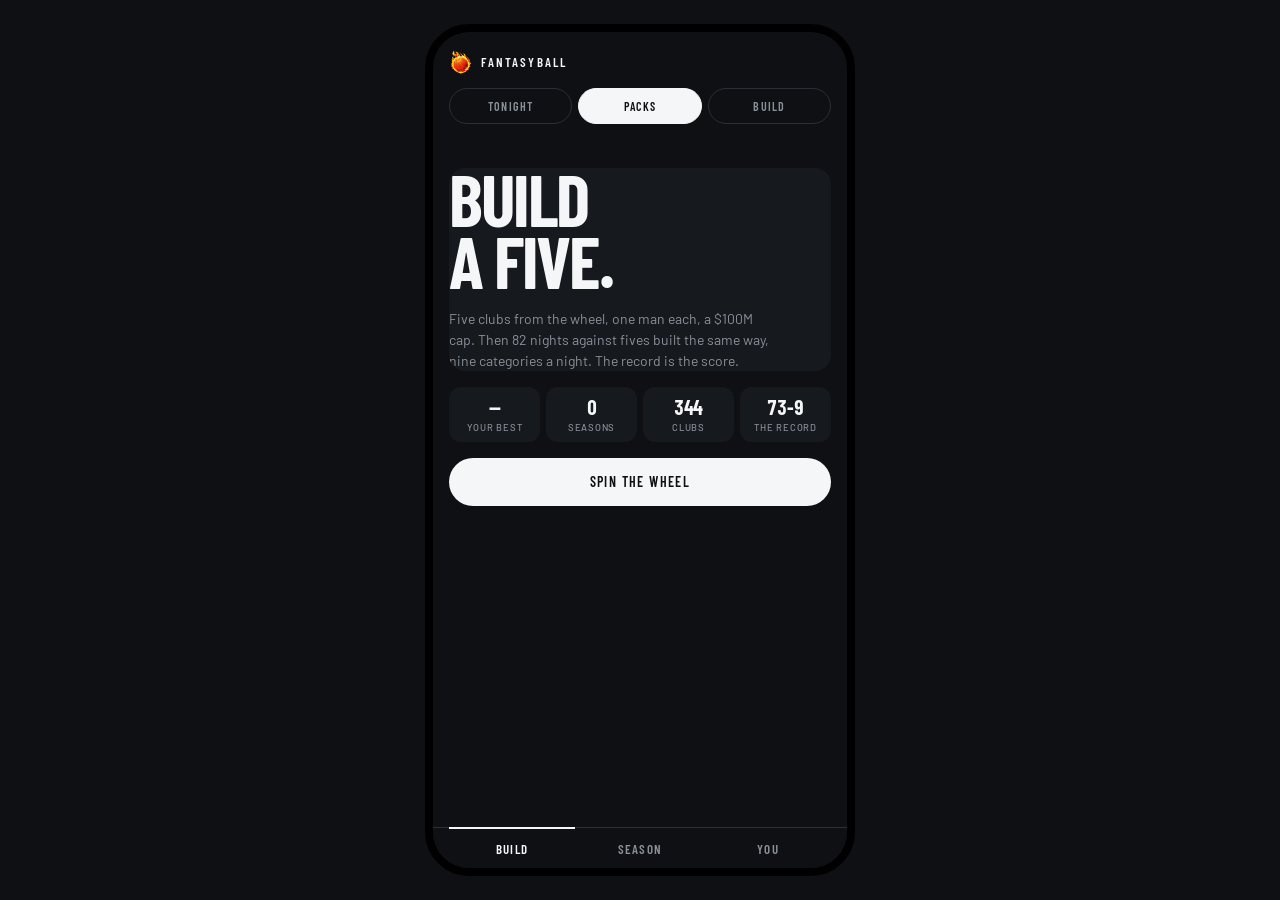
